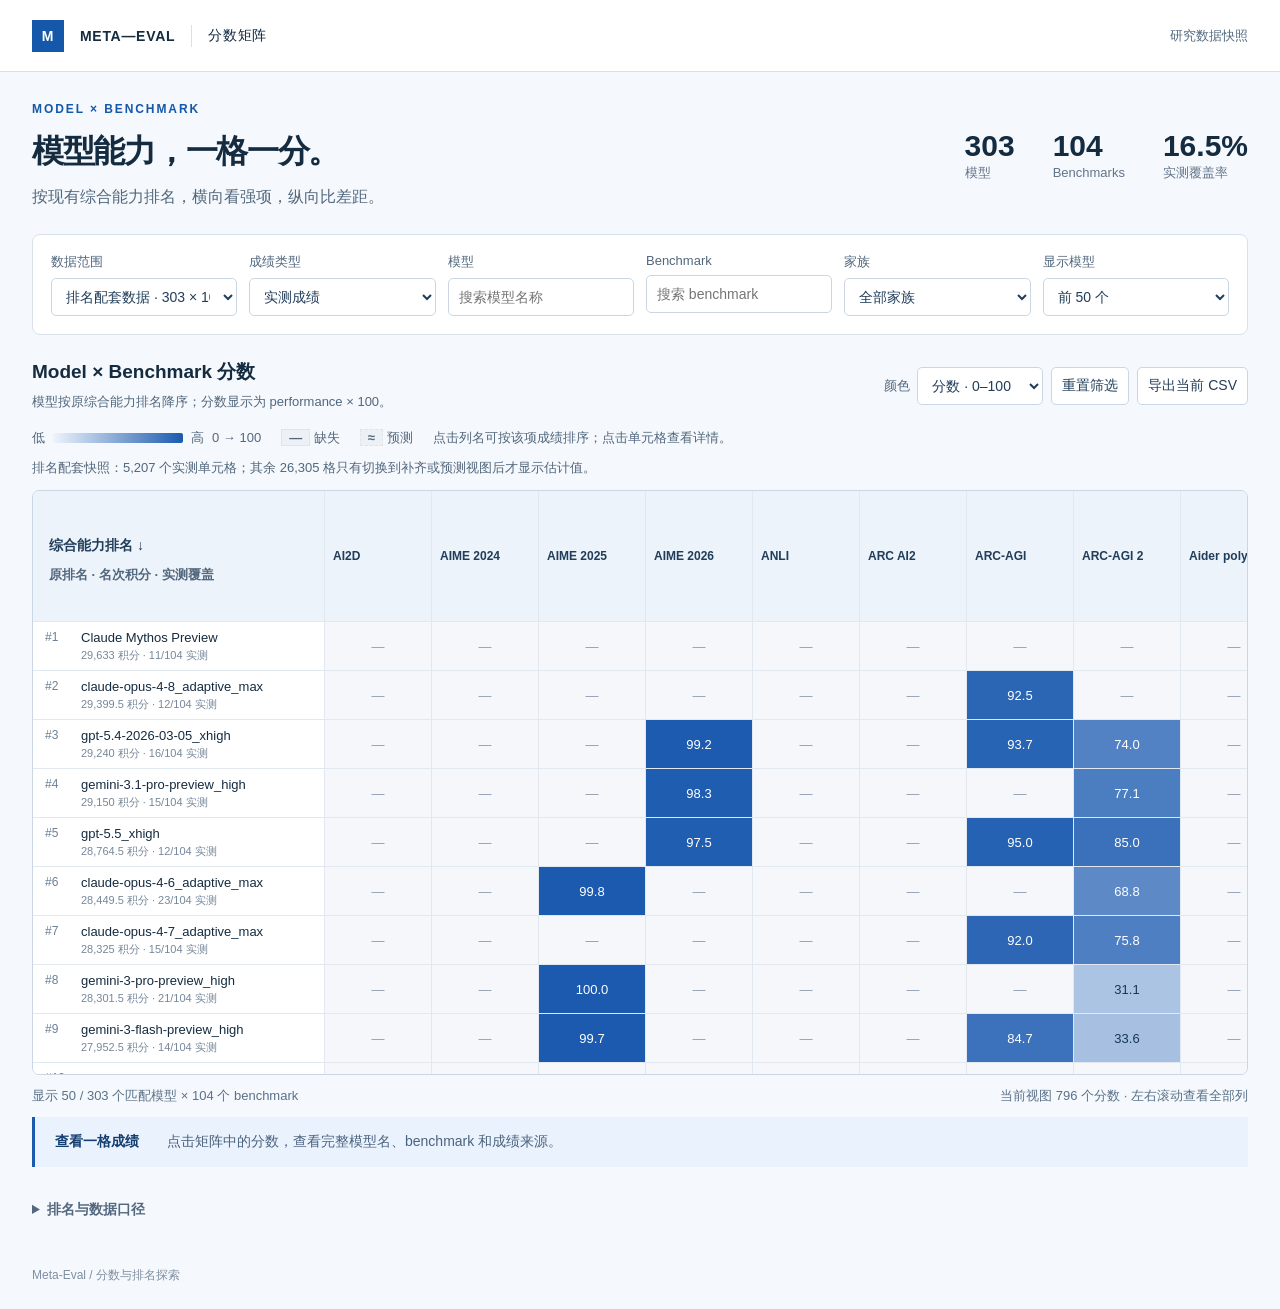
==== scores.html @ 368239cc "Update dashboard design and add timeline search" ====
<!doctype html>
<html lang="zh-CN"><head><meta charset="utf-8"><meta name="viewport" content="width=device-width,initial-scale=1"><meta name="description" content="按综合能力排名浏览模型在各 benchmark 上的实测与预测分数。"><title>Meta-Eval · 模型分数矩阵</title><style>:root{font-family:Inter,-apple-system,BlinkMacSystemFont,"Segoe UI","PingFang SC",sans-serif;color:#142b40;background:#f5f8fc;font-size:16px}*{box-sizing:border-box}body{margin:0}header{height:72px;display:flex;justify-content:space-between;align-items:center;border-bottom:1px solid #d8e1eb;padding:0 32px;background:#fff}.brand{display:flex;gap:16px;align-items:center;font-size:14px;letter-spacing:.05em}.mark{display:grid;place-items:center;background:#1558aa;color:#fff;width:32px;height:32px;font-weight:800}.divider{height:22px;border-left:1px solid #d8e1eb}.badge{font-size:13px;color:#536a82}main{padding:28px 32px;max-width:2000px;margin:auto}.intro{display:flex;justify-content:space-between;align-items:center;gap:20px;margin-bottom:24px}.eyebrow{font-size:12px;letter-spacing:.16em;color:#1558aa;font-weight:700;margin:0 0 10px}h1{font-size:32px;letter-spacing:-.04em;margin:0 0 10px}p{color:#52677d;line-height:1.65;margin:0}.stats{display:flex;gap:38px}.stat strong{display:block;font-size:30px;font-variant-numeric:tabular-nums;font-weight:650}.stat span{font-size:13px;color:#62748a}.controls{display:flex;gap:12px;flex-wrap:wrap;padding:18px;background:white;border:1px solid #d8e1eb;border-radius:8px}.controls label{flex:1;min-width:150px}label{display:flex;flex-direction:column;gap:7px;font-size:13px;color:#52677d}select,input,button{font:inherit;color:#203d59;background:#fff;border:1px solid #cad6e3;border-radius:5px;min-height:38px;padding:7px 10px;font-size:14px}input{width:100%}button{cursor:pointer}button:hover{background:#edf4fd}button:focus-visible,select:focus-visible,input:focus-visible,.table-wrap:focus-visible{outline:3px solid #3a85df;outline-offset:2px}.matrix-toolbar{display:flex;align-items:center;justify-content:space-between;gap:20px;margin-top:24px}h2{font-size:19px;margin:0 0 6px}.matrix-toolbar p{font-size:13px}.tools{display:flex;gap:8px;align-items:end}.tools label{flex-direction:row;align-items:center}.legend{display:flex;align-items:center;flex-wrap:wrap;gap:20px;font-size:13px;color:#52677d;padding:16px 0 10px}.legend>div{display:flex;gap:8px;align-items:center}.legend i{height:10px;width:130px;background:linear-gradient(to right,#eef4fc,#1b5aaf);border-radius:2px}.sample{display:inline-grid;place-items:center;background:#edf1f6;padding:0 7px;border:1px solid #dde5ee;color:#52677d}.predicted{border-style:dashed!important}.scope-note{font-size:13px;margin:0 0 12px}.table-wrap{overflow:auto;max-height:65vh;min-height:280px;background:#fff;border:1px solid #cad6e3;border-radius:7px;scrollbar-color:#a4b6ca #f0f4f9}table{border-collapse:separate;border-spacing:0;font-size:13px;table-layout:fixed}th,td{border-right:1px solid #e1e8f0;border-bottom:1px solid #e1e8f0;padding:0;height:37px}thead{position:sticky;top:0;z-index:5}thead th{background:#edf3fa;height:130px;vertical-align:bottom}thead button{width:106px;height:130px;white-space:normal;overflow-wrap:anywhere;line-height:1.35;border:0;border-radius:0;background:transparent;font-size:12px;text-align:left;padding:12px 8px}thead button:hover{background:#dae8f9}th.model-head{left:0;position:sticky;width:292px;min-width:292px;z-index:8;vertical-align:middle;padding:16px;text-align:left}th.model-head button{width:auto;height:auto;padding:8px 0;font-size:14px;font-weight:700}tbody th{left:0;position:sticky;background:#fff;z-index:2;text-align:left;min-width:292px;width:292px;padding:0 12px;font-weight:500}tbody tr:hover th{background:#edf4fd}.row-title{display:flex;gap:9px;align-items:center}.rank{color:#6b8196;font-size:12px;min-width:27px;font-variant-numeric:tabular-nums}.model-name{max-width:216px;overflow:hidden;text-overflow:ellipsis;white-space:nowrap}.rank-meta{font-size:11px;color:#76879a;margin-left:36px;margin-top:3px}tbody th{height:49px}.cell{min-width:106px;width:106px;font-variant-numeric:tabular-nums;text-align:center;cursor:pointer}.cell:focus-visible{outline:3px solid #152d47;outline-offset:-3px}.cell:hover{box-shadow:inset 0 0 0 2px #152d47}.cell .estimate{font-size:12px;margin-right:3px}.cell.is-prediction{background-image:repeating-linear-gradient(135deg,transparent,transparent 7px,#ffffff19 7px,#ffffff19 9px)}.missing{color:#8c9db0;background:#f5f7fa}.status{display:flex;justify-content:space-between;gap:15px;font-size:13px;color:#5a7189;padding:12px 0}.detail{border-left:3px solid #1b5aaf;background:#eaf2fe;padding:16px 20px;display:flex;flex-wrap:wrap;gap:10px 28px;align-items:center;font-size:14px}.detail strong{color:#143e70}.detail span{color:#4c637e}.detail .large{font-size:24px;font-variant-numeric:tabular-nums;font-weight:700}.method{margin-top:22px;font-size:14px;color:#53677e}.method summary{cursor:pointer;padding:12px 0;font-weight:600}.method div{max-width:1100px}.method p{margin:10px 0;overflow-wrap:anywhere}footer{font-size:12px;color:#7e8fa2;padding:8px 32px 25px}.empty{padding:35px;min-width:700px;color:#62748a;text-align:center}@media(max-width:800px){header{padding:0 16px}.badge{display:none}main{padding:22px 16px}.intro{align-items:start;flex-direction:column}h1{font-size:27px}.stats{gap:28px}.stat strong{font-size:25px}.matrix-toolbar{align-items:start;flex-direction:column}.tools{flex-wrap:wrap}.controls label{min-width:135px}.controls{padding:12px}.table-wrap{max-height:68vh}th.model-head,tbody th{min-width:210px;width:210px}.model-name{max-width:145px}.legend{gap:12px}.status{flex-direction:column}.brand{gap:10px}.detail{padding:14px}}
</style></head>
<body><header><div class="brand"><span class="mark">M</span><strong>META—EVAL</strong><span class="divider"></span><span>分数矩阵</span></div><span class="badge">研究数据快照</span></header>
<main><div class="intro"><div><p class="eyebrow">MODEL × BENCHMARK</p><h1>模型能力，一格一分。</h1><p>按现有综合能力排名，横向看强项，纵向比差距。</p></div><div class="stats" id="stats"></div></div>
<section class="controls" aria-label="矩阵筛选"><label>数据范围<select id="dataset"><option value="snapshot">排名配套数据 · 303 × 104</option><option value="latest">较新全量数据 · 304 × 105</option></select></label><label>成绩类型<select id="mode"><option value="actual">实测成绩</option><option value="filled">实测 + MIRT 补齐</option><option value="predicted">MIRT 预测成绩</option></select></label><label>模型<input id="modelSearch" type="search" placeholder="搜索模型名称"></label><label>Benchmark<input id="benchSearch" type="search" placeholder="搜索 benchmark"></label><label>家族<select id="family"><option value="">全部家族</option></select></label><label>显示模型<select id="limit"><option value="50">前 50 个</option><option value="100">前 100 个</option><option value="0">全部模型</option></select></label></section>
<div class="matrix-toolbar"><div><h2>Model × Benchmark 分数</h2><p id="context"></p></div><div class="tools"><label>颜色<select id="color"><option value="score">分数 · 0–100</option><option value="relative">同列相对名次</option></select></label><button id="reset" type="button">重置筛选</button><button id="export" type="button">导出当前 CSV</button></div></div>
<div class="legend"><div><span>低</span><i></i><span>高</span><span id="colorNote">0 → 100</span></div><span><b class="sample">—</b> 缺失</span><span><b class="sample predicted">≈</b> 预测</span><span>点击列名可按该项成绩排序；点击单元格查看详情。</span></div>
<p id="scopeNote" class="scope-note"></p><div class="table-wrap" id="tableWrap" tabindex="0" aria-label="分数矩阵，可横向和纵向滚动"><table id="matrix"></table></div><div id="status" class="status" role="status" aria-live="polite"></div>
<section id="detail" class="detail" aria-live="polite"><strong>查看一格成绩</strong><span>点击矩阵中的分数，查看完整模型名、benchmark 和成绩来源。</span></section>
<details class="method"><summary>排名与数据口径</summary><div><p><strong>综合能力排名：</strong>沿用原网页的 rank_points_total。先保留实测成绩，对缺失项使用同一训练 run 的 MIRT 预测补齐；在每个 benchmark 的 303 个模型中按分数降序排名，并列取平均名次；积分为 303 − 名次 + 1，最后对 104 个 benchmark 求和。总积分相同时按模型名排序。筛选不会重算这一全局排名。</p><p><strong>成绩：</strong>项目中的 performance × 100，是统一到 0–1 后的分数，并不保证每个 benchmark 都是准确率。同一模型同一 benchmark 有多条记录时取最大值，与原网页一致。不同 benchmark 的难度和测量口径不同，颜色相同不代表同等能力。</p><p><strong>预测：</strong>σ(scale × (weights · θ − diff))。≈ 表示模型估计，不是实测；预测视图包括已测项目的模型拟合值，不能当作独立测试表现。默认实测视图用 — 保留缺失，0 分仍显示为 0.0。</p><p><strong>较新全量数据：</strong>来自 2026-09-01 的完整矩阵，304 个模型、105 个 benchmark、5,240 个实测单元格；仍沿用原来的 303 模型排名。Qwen3-1.7B-Base 暂无排名；新增 OSWorld verified 不参与原排名。该范围只展示实测数据。</p><p id="provenance"></p></div></details>
</main><footer>Meta-Eval / 分数与排名探索</footer><script id="sourceData" type="application/json">{"snapshot":{"models":[{"name":"Claude Mythos Preview","family":"Claude","rank":1,"points":29633.0},{"name":"claude-opus-4-8_adaptive_max","family":"Claude","rank":2,"points":29399.5},{"name":"gpt-5.4-2026-03-05_xhigh","family":"GPT","rank":3,"points":29240.0},{"name":"gemini-3.1-pro-preview_high","family":"Gemini","rank":4,"points":29150.0},{"name":"gpt-5.5_xhigh","family":"GPT","rank":5,"points":28764.5},{"name":"claude-opus-4-6_adaptive_max","family":"Claude","rank":6,"points":28449.5},{"name":"claude-opus-4-7_adaptive_max","family":"Claude","rank":7,"points":28325.0},{"name":"gemini-3-pro-preview_high","family":"Gemini","rank":8,"points":28301.5},{"name":"gemini-3-flash-preview_high","family":"Gemini","rank":9,"points":27952.5},{"name":"Qwen3.7-Max","family":"Qwen","rank":10,"points":27874.0},{"name":"gpt-5-2025-08-07_medium","family":"GPT","rank":11,"points":27863.5},{"name":"Qwen3.6-Plus","family":"Qwen","rank":12,"points":27761.0},{"name":"kimi-k2.6_thinking","family":"Kimi","rank":13,"points":27594.0},{"name":"gpt-5.2_xhigh","family":"GPT","rank":14,"points":27499.5},{"name":"Kimi-K2.5_thinking","family":"Kimi","rank":15,"points":27391.5},{"name":"DeepSeek-V4-Pro-Max","family":"DeepSeek","rank":16,"points":27216.5},{"name":"claude-opus-4-6_max","family":"Claude","rank":17,"points":27188.5},{"name":"kimi-k2-thinking","family":"Kimi","rank":18,"points":26985.0},{"name":"claude-sonnet-4-6_adaptive_max","family":"Claude","rank":19,"points":26797.5},{"name":"grok-4-0709","family":"Others","rank":20,"points":26735.5},{"name":"claude-opus-4-5-20251101_64K_high","family":"Claude","rank":21,"points":26723.0},{"name":"Step-3.5-Flash","family":"Others","rank":22,"points":26597.5},{"name":"GLM-5_thinking","family":"GLM","rank":23,"points":26379.0},{"name":"Qwen3.5-397B-A17B","family":"Qwen","rank":24,"points":26291.5},{"name":"Qwen3.5-122B-A10B","family":"Qwen","rank":25,"points":26098.0},{"name":"DeepSeek-V4-Flash-Max","family":"DeepSeek","rank":26,"points":26022.0},{"name":"GLM-5.1_thinking","family":"GLM","rank":27,"points":25870.0},{"name":"GLM-4.7_thinking","family":"GLM","rank":28,"points":25803.5},{"name":"DeepSeek-V3.2_thinking","family":"DeepSeek","rank":29,"points":25578.5},{"name":"Qwen3.5-27B","family":"Qwen","rank":30,"points":25550.0},{"name":"gpt-5.1_high","family":"GPT","rank":31,"points":25434.5},{"name":"Qwen3.6-27B","family":"Qwen","rank":32,"points":25401.0},{"name":"LongCat-Flash-Thinking","family":"Others","rank":33,"points":25275.0},{"name":"gpt-5.4-mini-2026-03-17_xhigh","family":"GPT","rank":34,"points":25194.0},{"name":"o3-2025-04-16_medium","family":"GPT","rank":35,"points":25061.0},{"name":"gemma-4-31B-it","family":"Others","rank":36,"points":24993.0},{"name":"gpt-5-2025-08-07_high","family":"GPT","rank":37,"points":24814.0},{"name":"MiniMax-M2.1","family":"Others","rank":38,"points":24798.5},{"name":"gemini-2.5-pro","family":"Gemini","rank":39,"points":24761.5},{"name":"Qwen3.5-35B-A3B","family":"Qwen","rank":40,"points":24619.5},{"name":"Qwen3.6-35B-A3B","family":"Qwen","rank":41,"points":24557.0},{"name":"MiMo-V2-Flash","family":"Others","rank":42,"points":24348.5},{"name":"claude-sonnet-4-5-20250929_32K","family":"Claude","rank":43,"points":24226.0},{"name":"Qwen3-VL-235B-A22B-Thinking","family":"Qwen","rank":44,"points":24159.5},{"name":"o1-2024-12-17_high","family":"GPT","rank":45,"points":24135.5},{"name":"o4-mini-2025-04-16_high","family":"GPT","rank":46,"points":24114.0},{"name":"gemini-2.5-pro-preview-05-06","family":"Gemini","rank":47,"points":23886.5},{"name":"Qwen3-235B-A22B-Thinking-2507","family":"Qwen","rank":48,"points":23692.0},{"name":"Qwen3-Next-80B-A3B-Thinking","family":"Qwen","rank":49,"points":23655.5},{"name":"gemini-2.5-pro-exp-03-25","family":"Gemini","rank":50,"points":23616.5},{"name":"Qwen3.5-9B","family":"Qwen","rank":51,"points":23330.5},{"name":"o3-2025-04-16_high","family":"GPT","rank":52,"points":23305.0},{"name":"gpt-oss-120b_high","family":"GPT","rank":53,"points":23242.5},{"name":"Sarvam-105B","family":"Others","rank":54,"points":23175.5},{"name":"Qwen3-VL-32B-Thinking","family":"Qwen","rank":55,"points":23053.0},{"name":"Qwen3-VL-235B-A22B-Instruct","family":"Qwen","rank":56,"points":23024.5},{"name":"claude-opus-4-1-20250805","family":"Claude","rank":57,"points":23022.0},{"name":"DeepSeek-V3.2-Exp","family":"DeepSeek","rank":58,"points":22985.0},{"name":"Qwen3-30B-A3B-Thinking-2507","family":"Qwen","rank":59,"points":22955.0},{"name":"claude-sonnet-4-5-20250929","family":"Claude","rank":60,"points":22900.5},{"name":"LongCat-Flash-Chat","family":"Others","rank":61,"points":22806.5},{"name":"gemma-4-26B-A4B-it","family":"Others","rank":62,"points":22763.5},{"name":"gpt-5.4-nano-2026-03-17_xhigh","family":"GPT","rank":63,"points":22660.0},{"name":"NVIDIA-Nemotron-3-Super-120B-A12B-BF16","family":"Others","rank":64,"points":22555.0},{"name":"o1-2024-12-17","family":"GPT","rank":65,"points":22472.0},{"name":"o4-mini-2025-04-16_medium","family":"GPT","rank":66,"points":22432.5},{"name":"LongCat-Flash-Thinking-2601","family":"Others","rank":67,"points":22348.5},{"name":"gpt-5-mini-2025-08-07_high","family":"GPT","rank":68,"points":22348.5},{"name":"Qwen3-235B-A22B-Instruct-2507","family":"Qwen","rank":69,"points":22304.5},{"name":"glm-4.5","family":"GLM","rank":70,"points":22246.5},{"name":"gpt-oss-20b_high","family":"GPT","rank":71,"points":22207.5},{"name":"MiniMax-M2.5","family":"Others","rank":72,"points":21933.0},{"name":"o3-mini-2025-01-31_high","family":"GPT","rank":73,"points":21758.5},{"name":"o1-2024-12-17_medium","family":"GPT","rank":74,"points":21671.0},{"name":"gemini-2.5-pro-preview-06-05","family":"Gemini","rank":75,"points":21670.5},{"name":"Qwen3-32B-Thinking","family":"Qwen","rank":76,"points":21579.5},{"name":"Qwen3-235B-A22B-Thinking","family":"Qwen","rank":77,"points":21539.0},{"name":"DeepSeek-V3.1","family":"DeepSeek","rank":78,"points":21432.5},{"name":"claude-3-7-sonnet-20250219","family":"Claude","rank":79,"points":21342.5},{"name":"DeepSeek-R1-0528","family":"DeepSeek","rank":80,"points":21323.5},{"name":"Qwen3-Coder-480B-A35B-Instruct","family":"Qwen","rank":81,"points":21172.5},{"name":"Qwen3-Next-80B-A3B-Instruct","family":"Qwen","rank":82,"points":21169.0},{"name":"Kimi-K2-Instruct","family":"Kimi","rank":83,"points":21039.5},{"name":"gpt-4.5-preview-2025-02-27","family":"GPT","rank":84,"points":20934.0},{"name":"Nemotron-3-Nano-Omni-30B-A3B-Reasoning-BF16","family":"Others","rank":85,"points":20897.0},{"name":"DeepSeek-R1","family":"DeepSeek","rank":86,"points":20890.0},{"name":"claude-haiku-4-5-20251001","family":"Claude","rank":87,"points":20881.5},{"name":"Qwen3-VL-32B-Instruct","family":"Qwen","rank":88,"points":20857.5},{"name":"Kimi-K2-Instruct-0905","family":"Kimi","rank":89,"points":20728.0},{"name":"Qwen3.5-4B","family":"Qwen","rank":90,"points":20716.5},{"name":"grok-2-0813","family":"Others","rank":91,"points":20695.0},{"name":"gemini-2.5-flash","family":"Gemini","rank":92,"points":20685.5},{"name":"Qwen3-30B-A3B-Thinking","family":"Qwen","rank":93,"points":20653.5},{"name":"glm-4.6","family":"GLM","rank":94,"points":20601.0},{"name":"gemini-2.0-pro-exp-02-05","family":"Gemini","rank":95,"points":20455.0},{"name":"Qwen3-4B-Thinking-2507","family":"Qwen","rank":96,"points":20282.0},{"name":"Qwen3-VL-30B-A3B-Thinking","family":"Qwen","rank":97,"points":20278.0},{"name":"Qwen3-14B-Thinking","family":"Qwen","rank":98,"points":20225.0},{"name":"claude-opus-4-20250514","family":"Claude","rank":99,"points":20217.0},{"name":"DeepSeek-V3-0324","family":"DeepSeek","rank":100,"points":20159.0},{"name":"Sarvam-30B","family":"Others","rank":101,"points":19952.0},{"name":"MiniMax-M2","family":"Others","rank":102,"points":19885.0},{"name":"o3-mini-2025-01-31_medium","family":"GPT","rank":103,"points":19849.0},{"name":"MiniMax-M1-80k","family":"Others","rank":104,"points":19817.5},{"name":"gpt-oss-20b_medium","family":"GPT","rank":105,"points":19717.5},{"name":"gemini-2.5-flash-preview-05-20","family":"Gemini","rank":106,"points":19713.0},{"name":"o1-preview-2024-09-12","family":"GPT","rank":107,"points":19665.0},{"name":"claude-3-5-sonnet-20241022","family":"Claude","rank":108,"points":19612.0},{"name":"Qwen3-8B-Thinking","family":"Qwen","rank":109,"points":19470.5},{"name":"GLM-4.5-Air","family":"GLM","rank":110,"points":19462.0},{"name":"QwQ-32B","family":"Qwen","rank":111,"points":19444.0},{"name":"claude-3-5-sonnet-20240620","family":"Claude","rank":112,"points":19428.0},{"name":"LongCat-Flash-Lite","family":"Others","rank":113,"points":19413.0},{"name":"gpt-4.1-2025-04-14","family":"GPT","rank":114,"points":19374.0},{"name":"gpt-5-mini-2025-08-07_medium","family":"GPT","rank":115,"points":19373.5},{"name":"gemma-4-12B-Unified","family":"Others","rank":116,"points":19050.0},{"name":"Qwen3-235B-A22B","family":"Qwen","rank":117,"points":19016.5},{"name":"Qwen2.5-Plus-Instruct","family":"Qwen","rank":118,"points":18907.0},{"name":"claude-sonnet-4-20250514","family":"Claude","rank":119,"points":18667.0},{"name":"Qwen3-VL-8B-Thinking","family":"Qwen","rank":120,"points":18655.5},{"name":"amazon.nova-pro-v1:0","family":"Others","rank":121,"points":18385.5},{"name":"MiniMax-M1-40K","family":"Others","rank":122,"points":18342.0},{"name":"DeepSeek-V3","family":"DeepSeek","rank":123,"points":18335.5},{"name":"Qwen3-VL-30B-A3B-Instruct","family":"Qwen","rank":124,"points":18324.5},{"name":"grok-2-mini-0813","family":"Others","rank":125,"points":18304.5},{"name":"diffusiongemma-26B-A4B-it","family":"Others","rank":126,"points":18130.0},{"name":"Kimi-K2-Base","family":"Kimi","rank":127,"points":18126.5},{"name":"Qwen2.5-72B","family":"Qwen","rank":128,"points":17972.0},{"name":"gpt-4o-2024-05-13","family":"GPT","rank":129,"points":17745.5},{"name":"Llama-3.1-405B","family":"Llama","rank":130,"points":17718.0},{"name":"Llama-4-Maverick-17B-128E-Instruct","family":"Llama","rank":131,"points":17712.5},{"name":"Qwen3-VL-4B-Thinking","family":"Qwen","rank":132,"points":17603.0},{"name":"Llama-4-Maverick-17B-128E","family":"Llama","rank":133,"points":17476.0},{"name":"Gemini 1.0 Ultra","family":"Gemini","rank":134,"points":17313.5},{"name":"o3-mini-2025-01-31_low","family":"GPT","rank":135,"points":17044.0},{"name":"Qwen3-4B-Thinking","family":"Qwen","rank":136,"points":16927.5},{"name":"grok-3-beta","family":"Others","rank":137,"points":16915.0},{"name":"Qwen2.5-Plus","family":"Qwen","rank":138,"points":16847.0},{"name":"Qwen3-VL-8B-Instruct","family":"Qwen","rank":139,"points":16824.0},{"name":"claude-3-7-sonnet-20250219_64K","family":"Claude","rank":140,"points":16753.5},{"name":"gpt-4-0125-preview","family":"GPT","rank":141,"points":16713.0},{"name":"magistral-medium-2506","family":"Others","rank":142,"points":16688.0},{"name":"gpt-4.1-mini-2025-04-14","family":"GPT","rank":143,"points":16648.5},{"name":"Qwen3-32B","family":"Qwen","rank":144,"points":16404.0},{"name":"gemini-1.5-flash-001","family":"Gemini","rank":145,"points":16362.5},{"name":"Llama-3.1-405B-Instruct","family":"Llama","rank":146,"points":16309.5},{"name":"gpt-4o-2024-11-20","family":"GPT","rank":147,"points":16233.0},{"name":"magistral-small-2506","family":"Others","rank":148,"points":16227.0},{"name":"Qwen2.5-32B","family":"Qwen","rank":149,"points":16103.5},{"name":"gpt-4-turbo-2024-04-09","family":"GPT","rank":150,"points":16062.0},{"name":"Qwen2-72B","family":"Qwen","rank":151,"points":15860.5},{"name":"gpt-4o-2024-08-06","family":"GPT","rank":152,"points":15822.5},{"name":"gpt-5-nano-2025-08-07_medium","family":"GPT","rank":153,"points":15771.5},{"name":"o1-mini-2024-09-12_medium","family":"GPT","rank":154,"points":15743.5},{"name":"Qwen3-30B-A3B","family":"Qwen","rank":155,"points":15640.0},{"name":"nemotron-4-340b-Instruct","family":"Others","rank":156,"points":15616.5},{"name":"gpt-5-nano-2025-08-07_high","family":"GPT","rank":157,"points":15561.5},{"name":"gemini-1.5-pro-002","family":"Gemini","rank":158,"points":15548.0},{"name":"Qwen2.5-VL-72B-Instruct","family":"Qwen","rank":159,"points":15512.5},{"name":"gpt-4-0314","family":"GPT","rank":160,"points":15337.0},{"name":"Llama-3.1-70B-Instruct","family":"Llama","rank":161,"points":15293.5},{"name":"DeepSeek-R1-Distill-Llama-70B","family":"DeepSeek","rank":162,"points":15287.0},{"name":"Qwen2.5-VL-32B-Instruct","family":"Qwen","rank":163,"points":15242.0},{"name":"amazon.nova-lite-v1:0","family":"Others","rank":164,"points":15164.5},{"name":"Llama-3.3-70B-Instruct","family":"Llama","rank":165,"points":15033.5},{"name":"gemini-1.5-pro-001","family":"Gemini","rank":166,"points":14899.5},{"name":"Qwen3-14B","family":"Qwen","rank":167,"points":14867.0},{"name":"DeepSeek-V2.5","family":"DeepSeek","rank":168,"points":14790.5},{"name":"Qwen3-VL-4B-Instruct","family":"Qwen","rank":169,"points":14778.5},{"name":"mistral-small-2503","family":"Others","rank":170,"points":14641.0},{"name":"gemma-3-27b-it","family":"Others","rank":171,"points":14564.0},{"name":"mistral-small-2506","family":"Others","rank":172,"points":14533.0},{"name":"Llama-4-Scout-17B-16E","family":"Llama","rank":173,"points":14360.5},{"name":"DeepSeek-R1-Distill-Qwen-32B","family":"DeepSeek","rank":174,"points":14342.5},{"name":"qwen2-72b-instruct","family":"Qwen","rank":175,"points":14316.5},{"name":"Qwen2.5-Turbo-Instruct","family":"Qwen","rank":176,"points":14300.0},{"name":"Qwen2.5-Turbo","family":"Qwen","rank":177,"points":14267.0},{"name":"Llama-3.2-90B-Vision-Instruct","family":"Llama","rank":178,"points":14150.5},{"name":"claude-3-opus-20240229","family":"Claude","rank":179,"points":14051.5},{"name":"qwen2.5-72b-instruct","family":"Qwen","rank":180,"points":13923.0},{"name":"Qwen2.5-Coder-32B-Instruct","family":"Qwen","rank":181,"points":13797.5},{"name":"Qwen2.5-14B","family":"Qwen","rank":182,"points":13790.5},{"name":"gemini-2.0-flash-001","family":"Gemini","rank":183,"points":13629.5},{"name":"qwen2.5-32b-instruct","family":"Qwen","rank":184,"points":13621.0},{"name":"grok-3-mini-beta_low","family":"Others","rank":185,"points":13548.5},{"name":"DeepSeek-R1-Distill-Qwen-14B","family":"DeepSeek","rank":186,"points":13548.0},{"name":"Phi-3.5-MoE-instruct","family":"Others","rank":187,"points":13447.5},{"name":"amazon.nova-micro-v1:0","family":"Others","rank":188,"points":13414.5},{"name":"Qwen3.5-2B","family":"Qwen","rank":189,"points":13348.0},{"name":"claude-3-sonnet-20240229","family":"Claude","rank":190,"points":13269.5},{"name":"claude-3-5-haiku-20241022","family":"Claude","rank":191,"points":13140.5},{"name":"gpt-4-0613","family":"GPT","rank":192,"points":13102.5},{"name":"gemma-4-E4B-it","family":"Others","rank":193,"points":13073.5},{"name":"Mixtral-8x22B-v0.1","family":"Others","rank":194,"points":12883.5},{"name":"Qwen1.5-110B","family":"Qwen","rank":195,"points":12760.0},{"name":"Qwen2-57B-A14B","family":"Qwen","rank":196,"points":12758.0},{"name":"Yi-1.5-34B","family":"Others","rank":197,"points":12655.0},{"name":"Qwen3-8B","family":"Qwen","rank":198,"points":12518.0},{"name":"phi-4","family":"Others","rank":199,"points":12314.0},{"name":"gemma-3-12b-it","family":"Others","rank":200,"points":12294.0},{"name":"gemma-3-27b-pt","family":"Others","rank":201,"points":12213.0},{"name":"gpt-4o-mini-2024-07-18","family":"GPT","rank":202,"points":12132.0},{"name":"Llama-4-Scout-17B-16E-Instruct","family":"Llama","rank":203,"points":12118.0},{"name":"Llama-3.1-70B","family":"Llama","rank":204,"points":12094.5},{"name":"gpt-3.5-turbo-1106","family":"GPT","rank":205,"points":12085.5},{"name":"Qwen1.5-72B","family":"Qwen","rank":206,"points":12067.0},{"name":"qwen2.5-14b-instruct","family":"Qwen","rank":207,"points":11776.0},{"name":"Qwen3-8B-Base","family":"Qwen","rank":208,"points":11568.0},{"name":"Meta-Llama-3-70B","family":"Llama","rank":209,"points":11416.5},{"name":"gemma-2-27b-it","family":"Others","rank":210,"points":11321.0},{"name":"Meta-Llama-3-70B-Instruct","family":"Llama","rank":211,"points":11314.0},{"name":"grok-2-1212","family":"Others","rank":212,"points":11245.0},{"name":"falcon-180B","family":"Others","rank":213,"points":11228.5},{"name":"Mixtral-8x7B-v0.1","family":"Others","rank":214,"points":11139.5},{"name":"Qwen3-1.7B-Thinking","family":"Qwen","rank":215,"points":11083.0},{"name":"Phi-3-small-8k-instruct","family":"Others","rank":216,"points":10843.5},{"name":"Qwen3-4B","family":"Qwen","rank":217,"points":10809.5},{"name":"Phi-3-medium-128k-instruct","family":"Others","rank":218,"points":10780.0},{"name":"c4ai-command-r-plus-08-2024","family":"Others","rank":219,"points":10547.0},{"name":"qwen1.5-72b-chat","family":"Qwen","rank":220,"points":10495.0},{"name":"Yi-1.5-34B-Chat","family":"Others","rank":221,"points":10453.0},{"name":"Qwen2.5-Omni-7B","family":"Qwen","rank":222,"points":10412.0},{"name":"Qwen2.5-7B","family":"Qwen","rank":223,"points":10372.5},{"name":"Qwen3-4B-Base","family":"Qwen","rank":224,"points":10368.5},{"name":"gemma-3-4b-it","family":"Others","rank":225,"points":10337.5},{"name":"claude-3-haiku-20240307","family":"Claude","rank":226,"points":10251.0},{"name":"Qwen2.5-Coder-7B-Instruct","family":"Qwen","rank":227,"points":10230.5},{"name":"Qwen2-7B","family":"Qwen","rank":228,"points":10148.0},{"name":"qwen2-57b-a14b-instruct","family":"Qwen","rank":229,"points":10142.0},{"name":"qwen1.5-32B","family":"Qwen","rank":230,"points":10137.5},{"name":"qwen1.5-110b-chat","family":"Qwen","rank":231,"points":9965.5},{"name":"gemma-4-E2B-it","family":"Others","rank":232,"points":9936.0},{"name":"gemma-3-12b-pt","family":"Others","rank":233,"points":9601.0},{"name":"gemini-1.5-flash-002","family":"Gemini","rank":234,"points":9571.5},{"name":"Llama-3.2-11B-Vision-Instruct","family":"Llama","rank":235,"points":9500.5},{"name":"gemini-2.0-flash-lite-001","family":"Gemini","rank":236,"points":9193.5},{"name":"gemma-3n-E4B-it-litert-preview","family":"Others","rank":237,"points":9163.5},{"name":"qwen1.5-32b-chat","family":"Qwen","rank":238,"points":9100.0},{"name":"Mixtral-8x22B-Instruct-v0.1","family":"Others","rank":239,"points":9063.0},{"name":"gpt-4.1-nano-2025-04-14","family":"GPT","rank":240,"points":8832.5},{"name":"qwen2.5-7b-instruct","family":"Qwen","rank":241,"points":8824.5},{"name":"qwen2-7b-instruct","family":"Qwen","rank":242,"points":8729.0},{"name":"gemini-1.0-pro-001","family":"Gemini","rank":243,"points":8560.0},{"name":"Phi-3-mini-4k-instruct","family":"Others","rank":244,"points":8472.0},{"name":"Qwen2-57BA14B-Instruct","family":"Qwen","rank":245,"points":8465.0},{"name":"gemma-2-9b-it","family":"Others","rank":246,"points":8315.0},{"name":"Meta-Llama-3-8B-Instruct","family":"Llama","rank":247,"points":8003.0},{"name":"gemma-3n-E4B-it","family":"Others","rank":248,"points":7994.5},{"name":"MiniCPM3-4B-Instruct","family":"Others","rank":249,"points":7904.5},{"name":"Ministral-8B-Instruct-2410","family":"Others","rank":250,"points":7754.0},{"name":"Phi-3.5-mini-instruct","family":"Others","rank":251,"points":7550.5},{"name":"gpt-3.5-turbo-0125","family":"GPT","rank":252,"points":7451.0},{"name":"Llama-2-70b-hf ","family":"Llama","rank":253,"points":7447.0},{"name":"LLaMA-65B","family":"Llama","rank":254,"points":7343.5},{"name":"Llama-3.1-8B","family":"Llama","rank":255,"points":7316.5},{"name":"Llama-2-34b","family":"Llama","rank":256,"points":7096.0},{"name":"Qwen2.5-3B","family":"Qwen","rank":257,"points":7051.0},{"name":"falcon-40b","family":"Others","rank":258,"points":7020.0},{"name":"gemma-7b","family":"Others","rank":259,"points":6633.0},{"name":"Phi-4-mini-instruct","family":"Others","rank":260,"points":6599.5},{"name":"Llama-3.1-8B-Instruct","family":"Llama","rank":261,"points":6497.0},{"name":"LLaMA-33B","family":"Llama","rank":262,"points":6356.0},{"name":"Qwen3-1.7B","family":"Qwen","rank":263,"points":6292.0},{"name":"Yi-6B","family":"Others","rank":264,"points":6215.5},{"name":"Qwen1.5-7B","family":"Qwen","rank":265,"points":6199.5},{"name":"DeepSeek-R1-Distill-Llama-8B","family":"DeepSeek","rank":266,"points":6197.0},{"name":"Meta-Llama-3-8B","family":"Llama","rank":267,"points":6105.0},{"name":"Mistral-7B-v0.1","family":"Others","rank":268,"points":6043.0},{"name":"Qwen2.5-3B-Instruct","family":"Qwen","rank":269,"points":5875.0},{"name":"LLaMA-13B","family":"Llama","rank":270,"points":5861.0},{"name":"gemma-3n-E2B-it","family":"Others","rank":271,"points":5820.5},{"name":"Mixtral-8x7B-Instruct-v0.1","family":"Others","rank":272,"points":5741.0},{"name":"Qwen2.5-1.5B","family":"Qwen","rank":273,"points":5682.5},{"name":"gemma-3-4b-pt","family":"Others","rank":274,"points":5540.0},{"name":"Mistral-7B-v0.2","family":"Others","rank":275,"points":5524.0},{"name":"Qwen3-0.6B-Thinking","family":"Qwen","rank":276,"points":5497.5},{"name":"Qwen3.5-0.8B","family":"Qwen","rank":277,"points":5282.0},{"name":"Mistral-7B-Instruct-v0.1","family":"Others","rank":278,"points":5133.5},{"name":"Llama-2-13b","family":"Llama","rank":279,"points":4826.0},{"name":"gemma-3n-E2B-it-litert-preview","family":"Others","rank":280,"points":4806.5},{"name":"internlm-7b","family":"Others","rank":281,"points":4792.5},{"name":"gemma-2-2b-it","family":"Others","rank":282,"points":4626.0},{"name":"Qwen2-1.5B","family":"Qwen","rank":283,"points":4494.5},{"name":"mpt-30b","family":"Others","rank":284,"points":4401.0},{"name":"DeepSeek-R1-Distill-Qwen-1.5B","family":"DeepSeek","rank":285,"points":4389.0},{"name":"falcon-7b","family":"Others","rank":286,"points":4149.0},{"name":"LLaMA-7B","family":"Llama","rank":287,"points":4005.5},{"name":"qwen1.5-7b-chat","family":"Qwen","rank":288,"points":4005.5},{"name":"mpt-7b","family":"Others","rank":289,"points":3877.0},{"name":"Llama-2-7b","family":"Llama","rank":290,"points":3787.5},{"name":"Qwen2.5-1.5B-Instruct","family":"Qwen","rank":291,"points":3674.5},{"name":"phi-2","family":"Others","rank":292,"points":3629.0},{"name":"Qwen3-0.6B","family":"Qwen","rank":293,"points":3325.5},{"name":"chatglm2-6b","family":"GLM","rank":294,"points":3202.5},{"name":"gemma-3-1b-it","family":"Others","rank":295,"points":3156.5},{"name":"Qwen2-1.5B-Instruct","family":"Qwen","rank":296,"points":3016.5},{"name":"Qwen1.5-1.8B","family":"Qwen","rank":297,"points":2860.0},{"name":"Qwen2.5-0.5B-Instruct","family":"Qwen","rank":298,"points":2789.0},{"name":"Qwen2-0.5B","family":"Qwen","rank":299,"points":2700.5},{"name":"gemma-2b","family":"Others","rank":300,"points":2552.5},{"name":"Qwen2.5-0.5B","family":"Qwen","rank":301,"points":2395.5},{"name":"Qwen2-0.5B-Instruct","family":"Qwen","rank":302,"points":2062.0},{"name":"gemma-3-1b-pt","family":"Others","rank":303,"points":1994.0}],"benchmarks":[{"name":"AI2D","tags":["Verbal-Language","Logical-Control","Search-Load","Abstraction-Learning","Format-Familiarity","Quantitative-Formal","Math","Commonsense","Science","Visual"]},{"name":"AIME 2024","tags":["Verbal-Language","Logical-Control","Search-Load","Abstraction-Learning","Quantitative-Formal"]},{"name":"AIME 2025","tags":["Verbal-Language","Logical-Control","Search-Load","Abstraction-Learning","Quantitative-Formal"]},{"name":"AIME 2026","tags":["Verbal-Language","Logical-Control","Search-Load","Abstraction-Learning","Format-Familiarity","Quantitative-Formal","Math"]},{"name":"ANLI","tags":["Verbal-Language","Logical-Control","Search-Load","Abstraction-Learning","Quantitative-Formal","Multilingual_v1.1","Social-Mind"]},{"name":"ARC AI2","tags":["Verbal-Language","Logical-Control","Search-Load","Abstraction-Learning","Format-Familiarity","Quantitative-Formal","Math","Commonsense","Science","Social-Humanities","Social-Mind","Safety"]},{"name":"ARC-AGI","tags":[]},{"name":"ARC-AGI 2","tags":[]},{"name":"Aider polyglot","tags":["Verbal-Language","Logical-Control","Search-Load","Abstraction-Learning","Format-Familiarity","Quantitative-Formal","Math","Instruction-Constrained","Commonsense","Science","Computer_Science","Social-Humanities","Coding_v1.1","Game-Environment"]},{"name":"Arena-Hard","tags":[]},{"name":"AutoLogi","tags":["Verbal-Language","Logical-Control","Search-Load","Abstraction-Learning","Format-Familiarity","Quantitative-Formal","Math","Instruction-Constrained","Commonsense","Multilingual_v1.1"]},{"name":"BBH","tags":["Verbal-Language","Logical-Control","Search-Load","Abstraction-Learning","Format-Familiarity","Quantitative-Formal","Math","Instruction-Constrained","Commonsense","Computer_Science","Social-Humanities","Coding_v1.1","Multilingual_v1.1","Social-Mind"]},{"name":"BFCL V3","tags":["Verbal-Language","Logical-Control","Search-Load","Abstraction-Learning","Format-Familiarity","Quantitative-Formal","Math","Instruction-Constrained","Commonsense","Science","Computer_Science","Social-Humanities","Coding_v1.1","Multilingual_v1.1","Safety","Game-Environment"]},{"name":"Balrog","tags":[]},{"name":"BrowseComp","tags":["Verbal-Language","Logical-Control","Search-Load","Abstraction-Learning","Format-Familiarity","Quantitative-Formal","Math","Instruction-Constrained","Commonsense","Science","Social-Humanities","Multilingual_v1.1","Social-Mind","Game-Environment"]},{"name":"C-EVAL","tags":["Verbal-Language","Logical-Control","Search-Load","Abstraction-Learning","Format-Familiarity","Quantitative-Formal","Math","Commonsense","Science","Computer_Science","Social-Humanities","Coding_v1.1","Multilingual_v1.1","Social-Mind"]},{"name":"CMMLU","tags":["Verbal-Language","Logical-Control","Search-Load","Abstraction-Learning","Format-Familiarity","Quantitative-Formal","Math","Commonsense","Science","Computer_Science","Social-Humanities","Multilingual_v1.1","Social-Mind","Safety"]},{"name":"CadEval","tags":[]},{"name":"CharXiv-R","tags":["Verbal-Language","Logical-Control","Search-Load","Abstraction-Learning","Format-Familiarity","Quantitative-Formal","Math","Instruction-Constrained","Science","Computer_Science","Visual"]},{"name":"CodeForces","tags":["Verbal-Language","Logical-Control","Search-Load","Abstraction-Learning","Format-Familiarity","Quantitative-Formal","Math","Instruction-Constrained","Science","Computer_Science","Coding_v1.1"]},{"name":"Creative Writing v3","tags":["Verbal-Language","Logical-Control","Search-Load","Abstraction-Learning","Format-Familiarity","Instruction-Constrained","Commonsense","Science","Social-Humanities","Multilingual_v1.1","Social-Mind"]},{"name":"CritPT","tags":[]},{"name":"Crux O","tags":["Verbal-Language","Logical-Control","Search-Load","Abstraction-Learning","Format-Familiarity","Quantitative-Formal","Math","Instruction-Constrained","Computer_Science","Coding_v1.1","Game-Environment"]},{"name":"Cybench","tags":["Verbal-Language","Logical-Control","Search-Load","Abstraction-Learning","Format-Familiarity","Quantitative-Formal","Math","Instruction-Constrained","Computer_Science","Coding_v1.1","Safety","Game-Environment"]},{"name":"DeepResearch Bench","tags":["Verbal-Language","Logical-Control","Search-Load","Abstraction-Learning","Format-Familiarity","Quantitative-Formal","Math","Instruction-Constrained","Commonsense","Science","Computer_Science","Social-Humanities","Coding_v1.1","Multilingual_v1.1","Social-Mind","Game-Environment"]},{"name":"DocVQA","tags":["Verbal-Language","Logical-Control","Search-Load","Abstraction-Learning","Format-Familiarity","Quantitative-Formal","Math","Commonsense","Science","Social-Humanities","Multilingual_v1.1","Visual"]},{"name":"Drop","tags":["Verbal-Language","Logical-Control","Search-Load","Abstraction-Learning","Format-Familiarity","Quantitative-Formal","Math","Commonsense","Social-Humanities","Multilingual_v1.1"]},{"name":"Eval Plus","tags":[]},{"name":"Factorio learning environment","tags":[]},{"name":"Facts Grounding","tags":["Verbal-Language","Logical-Control","Search-Load","Abstraction-Learning","Format-Familiarity","Quantitative-Formal","Math","Instruction-Constrained","Commonsense","Science","Computer_Science","Social-Humanities","Coding_v1.1","Safety"]},{"name":"Fiction.LiveBench","tags":[]},{"name":"FrontierMath-2025-02-28-Private","tags":[]},{"name":"FrontierMath-Tier-4-2025-07-01-Private","tags":[]},{"name":"GPQA","tags":["Verbal-Language","Logical-Control","Search-Load","Abstraction-Learning","Format-Familiarity","Quantitative-Formal","Math","Instruction-Constrained","Science"]},{"name":"GPQA diamond","tags":["Verbal-Language","Logical-Control","Search-Load","Abstraction-Learning","Format-Familiarity","Quantitative-Formal","Math","Instruction-Constrained","Science"]},{"name":"GSM8K","tags":["Verbal-Language","Logical-Control","Search-Load","Abstraction-Learning","Format-Familiarity","Quantitative-Formal","Math","Instruction-Constrained","Commonsense"]},{"name":"GSO-Bench","tags":[]},{"name":"GeoBench","tags":[]},{"name":"HMMT 2025","tags":[]},{"name":"HellaSwag","tags":["Verbal-Language","Logical-Control","Search-Load","Abstraction-Learning","Format-Familiarity","Quantitative-Formal","Math","Instruction-Constrained","Commonsense","Science","Social-Humanities","Multilingual_v1.1","Social-Mind","Game-Environment"]},{"name":"HumanEval","tags":["Verbal-Language","Logical-Control","Search-Load","Abstraction-Learning","Format-Familiarity","Quantitative-Formal","Math","Instruction-Constrained","Computer_Science","Coding_v1.1"]},{"name":"HumanEval+","tags":["Verbal-Language","Logical-Control","Search-Load","Abstraction-Learning","Format-Familiarity","Quantitative-Formal","Math","Instruction-Constrained","Commonsense","Computer_Science","Coding_v1.1"]},{"name":"Humanitys Last Exam","tags":["Verbal-Language","Logical-Control","Search-Load","Abstraction-Learning","Format-Familiarity","Quantitative-Formal","Math","Instruction-Constrained","Commonsense","Science","Computer_Science","Social-Humanities","Coding_v1.1","Multilingual_v1.1","Social-Mind","Safety","Visual"]},{"name":"INCLUDE","tags":[]},{"name":"IfEval","tags":["Verbal-Language","Logical-Control","Search-Load","Abstraction-Learning","Format-Familiarity","Quantitative-Formal","Math","Instruction-Constrained","Commonsense","Computer_Science","Social-Humanities","Coding_v1.1","Multilingual_v1.1","Social-Mind","Safety"]},{"name":"IfEval strict","tags":["Verbal-Language","Logical-Control","Search-Load","Abstraction-Learning","Format-Familiarity","Quantitative-Formal","Math","Instruction-Constrained","Commonsense","Computer_Science","Social-Humanities","Coding_v1.1","Multilingual_v1.1","Social-Mind","Safety"]},{"name":"LAMBADA","tags":["Verbal-Language","Logical-Control","Search-Load","Abstraction-Learning","Format-Familiarity","Commonsense","Science","Social-Humanities","Multilingual_v1.1","Social-Mind","Game-Environment"]},{"name":"Lech Mazur Writing","tags":[]},{"name":"LiveBench 24-11-25","tags":[]},{"name":"LiveCodeBench v1","tags":["Verbal-Language","Logical-Control","Search-Load","Abstraction-Learning","Format-Familiarity","Quantitative-Formal","Math","Instruction-Constrained","Computer_Science","Coding_v1.1","Game-Environment"]},{"name":"LiveCodeBench v4","tags":["Verbal-Language","Logical-Control","Search-Load","Abstraction-Learning","Format-Familiarity","Quantitative-Formal","Math","Instruction-Constrained","Computer_Science","Coding_v1.1","Multilingual_v1.1","Game-Environment"]},{"name":"LiveCodeBench v5","tags":["Verbal-Language","Logical-Control","Search-Load","Abstraction-Learning","Format-Familiarity","Quantitative-Formal","Math","Instruction-Constrained","Commonsense","Computer_Science","Coding_v1.1"]},{"name":"MATH","tags":["Verbal-Language","Logical-Control","Search-Load","Abstraction-Learning","Format-Familiarity","Quantitative-Formal","Math","Instruction-Constrained","Commonsense"]},{"name":"MATH 500","tags":["Verbal-Language","Logical-Control","Search-Load","Abstraction-Learning","Format-Familiarity","Quantitative-Formal","Math","Instruction-Constrained","Commonsense"]},{"name":"MATH level 5","tags":[]},{"name":"MATHvision","tags":["Verbal-Language","Logical-Control","Search-Load","Abstraction-Learning","Format-Familiarity","Quantitative-Formal","Math","Instruction-Constrained","Visual"]},{"name":"MATHvista","tags":["Verbal-Language","Logical-Control","Search-Load","Abstraction-Learning","Format-Familiarity","Quantitative-Formal","Math","Instruction-Constrained","Commonsense","Science","Multilingual_v1.1","Visual"]},{"name":"MBPP","tags":["Verbal-Language","Logical-Control","Search-Load","Abstraction-Learning","Format-Familiarity","Quantitative-Formal","Math","Instruction-Constrained","Computer_Science","Coding_v1.1"]},{"name":"MBPP+","tags":["Verbal-Language","Logical-Control","Search-Load","Abstraction-Learning","Format-Familiarity","Quantitative-Formal","Math","Instruction-Constrained","Computer_Science","Coding_v1.1"]},{"name":"MCP Atlas","tags":["Verbal-Language","Logical-Control","Search-Load","Abstraction-Learning","Format-Familiarity","Quantitative-Formal","Math","Instruction-Constrained","Commonsense","Science","Computer_Science","Social-Humanities","Coding_v1.1","Multilingual_v1.1","Social-Mind","Safety","Game-Environment"]},{"name":"MGSM","tags":["Verbal-Language","Logical-Control","Search-Load","Abstraction-Learning","Format-Familiarity","Quantitative-Formal","Math","Commonsense","Multilingual_v1.1"]},{"name":"MLogiQA","tags":["Verbal-Language","Logical-Control","Search-Load","Abstraction-Learning","Format-Familiarity","Quantitative-Formal","Math","Instruction-Constrained","Commonsense","Science","Social-Humanities","Multilingual_v1.1","Social-Mind"]},{"name":"MMLU","tags":["Verbal-Language","Logical-Control","Search-Load","Abstraction-Learning","Format-Familiarity","Quantitative-Formal","Math","Instruction-Constrained","Commonsense","Science","Computer_Science","Social-Humanities","Coding_v1.1","Multilingual_v1.1","Social-Mind","Safety"]},{"name":"MMLU-pro","tags":["Verbal-Language","Logical-Control","Search-Load","Abstraction-Learning","Format-Familiarity","Quantitative-Formal","Math","Instruction-Constrained","Commonsense","Science","Social-Humanities","Social-Mind"]},{"name":"MMLU-redux","tags":["Verbal-Language","Logical-Control","Search-Load","Abstraction-Learning","Format-Familiarity","Quantitative-Formal","Math","Instruction-Constrained","Commonsense","Science","Computer_Science","Social-Humanities","Coding_v1.1","Multilingual_v1.1","Social-Mind"]},{"name":"MMLU-stem","tags":["Verbal-Language","Logical-Control","Search-Load","Abstraction-Learning","Format-Familiarity","Quantitative-Formal","Math","Instruction-Constrained","Commonsense","Science","Computer_Science","Coding_v1.1","Safety"]},{"name":"MMMLU","tags":["Verbal-Language","Logical-Control","Search-Load","Abstraction-Learning","Format-Familiarity","Quantitative-Formal","Math","Commonsense","Science","Computer_Science","Social-Humanities","Multilingual_v1.1","Social-Mind","Safety"]},{"name":"MMMLU-14-languages","tags":[]},{"name":"MMMU","tags":["Verbal-Language","Logical-Control","Search-Load","Abstraction-Learning","Format-Familiarity","Quantitative-Formal","Math","Instruction-Constrained","Commonsense","Science","Computer_Science","Social-Humanities","Social-Mind","Safety","Visual"]},{"name":"MMMU-pro","tags":["Verbal-Language","Logical-Control","Search-Load","Abstraction-Learning","Format-Familiarity","Quantitative-Formal","Math","Instruction-Constrained","Science","Computer_Science","Social-Humanities","Coding_v1.1","Multilingual_v1.1","Social-Mind","Visual"]},{"name":"MT-AIME2024","tags":[]},{"name":"MixEval","tags":["Verbal-Language","Logical-Control","Search-Load","Abstraction-Learning","Format-Familiarity","Quantitative-Formal","Math","Commonsense","Science","Social-Humanities","Multilingual_v1.1","Social-Mind"]},{"name":"Multi-IF","tags":["Verbal-Language","Logical-Control","Search-Load","Abstraction-Learning","Format-Familiarity","Quantitative-Formal","Math","Instruction-Constrained","Commonsense","Science","Computer_Science","Social-Humanities","Coding_v1.1","Multilingual_v1.1","Social-Mind","Safety"]},{"name":"MultiPL-E","tags":["Verbal-Language","Logical-Control","Search-Load","Abstraction-Learning","Format-Familiarity","Quantitative-Formal","Math","Instruction-Constrained","Science","Computer_Science","Coding_v1.1"]},{"name":"OSUniverse","tags":["Verbal-Language","Logical-Control","Search-Load","Abstraction-Learning","Format-Familiarity","Quantitative-Formal","Math","Instruction-Constrained","Commonsense","Computer_Science","Social-Humanities","Coding_v1.1","Game-Environment","Visual"]},{"name":"OSWorld","tags":["Verbal-Language","Logical-Control","Search-Load","Abstraction-Learning","Format-Familiarity","Quantitative-Formal","Math","Instruction-Constrained","Commonsense","Computer_Science","Coding_v1.1","Multilingual_v1.1","Safety","Game-Environment","Visual"]},{"name":"OTIS Mock AIME 2024-2025","tags":[]},{"name":"OpenBookQA","tags":["Verbal-Language","Logical-Control","Abstraction-Learning","Format-Familiarity","Commonsense","Science"]},{"name":"PIQA","tags":["Verbal-Language","Logical-Control","Search-Load","Abstraction-Learning","Format-Familiarity","Quantitative-Formal","Commonsense","Science","Social-Mind","Safety","Game-Environment"]},{"name":"PolyMath","tags":["Verbal-Language","Logical-Control","Search-Load","Abstraction-Learning","Format-Familiarity","Quantitative-Formal","Math","Instruction-Constrained","Commonsense","Multilingual_v1.1"]},{"name":"SWE-Bench Multilingual","tags":[]},{"name":"SWE-Bench Pro","tags":["Verbal-Language","Logical-Control","Search-Load","Abstraction-Learning","Format-Familiarity","Quantitative-Formal","Math","Instruction-Constrained","Computer_Science","Coding_v1.1","Safety","Game-Environment"]},{"name":"SWE-Bench verified","tags":["Verbal-Language","Logical-Control","Search-Load","Abstraction-Learning","Format-Familiarity","Quantitative-Formal","Math","Instruction-Constrained","Computer_Science","Coding_v1.1","Safety"]},{"name":"ScienceQA","tags":["Verbal-Language","Logical-Control","Search-Load","Abstraction-Learning","Format-Familiarity","Quantitative-Formal","Math","Instruction-Constrained","Commonsense","Science","Social-Humanities","Social-Mind","Visual"]},{"name":"ScreenSpot Pro","tags":["Verbal-Language","Logical-Control","Search-Load","Abstraction-Learning","Format-Familiarity","Quantitative-Formal","Math","Commonsense","Computer_Science","Coding_v1.1","Multilingual_v1.1","Visual"]},{"name":"SimpleBench","tags":["Verbal-Language","Logical-Control","Search-Load","Abstraction-Learning","Format-Familiarity","Quantitative-Formal","Math","Commonsense","Social-Mind"]},{"name":"SimpleQA","tags":["Verbal-Language","Logical-Control","Search-Load","Format-Familiarity","Quantitative-Formal","Instruction-Constrained","Science","Social-Humanities","Multilingual_v1.1"]},{"name":"SuperGPQA","tags":["Verbal-Language","Logical-Control","Search-Load","Abstraction-Learning","Format-Familiarity","Quantitative-Formal","Math","Commonsense","Science","Computer_Science","Social-Humanities"]},{"name":"TAU2 Airline","tags":[]},{"name":"TAU2 Retail","tags":[]},{"name":"TAU2 Telecom","tags":[]},{"name":"Terminal Bench","tags":[]},{"name":"Terminal Bench 2","tags":["Verbal-Language","Logical-Control","Search-Load","Abstraction-Learning","Format-Familiarity","Quantitative-Formal","Math","Instruction-Constrained","Science","Computer_Science","Coding_v1.1","Safety","Game-Environment"]},{"name":"TextVQA","tags":["Verbal-Language","Logical-Control","Search-Load","Abstraction-Learning","Format-Familiarity","Quantitative-Formal","Math","Commonsense","Science","Multilingual_v1.1","Social-Mind","Safety","Visual"]},{"name":"The Agent Company","tags":["Verbal-Language","Logical-Control","Search-Load","Abstraction-Learning","Format-Familiarity","Quantitative-Formal","Math","Instruction-Constrained","Commonsense","Computer_Science","Coding_v1.1","Multilingual_v1.1","Social-Mind","Safety","Game-Environment"]},{"name":"TheoremQA","tags":["Verbal-Language","Logical-Control","Search-Load","Abstraction-Learning","Format-Familiarity","Quantitative-Formal","Math","Instruction-Constrained","Science","Computer_Science"]},{"name":"TriviaQA","tags":["Verbal-Language","Logical-Control","Search-Load","Abstraction-Learning","Format-Familiarity","Quantitative-Formal","Math","Commonsense","Science","Social-Humanities","Multilingual_v1.1"]},{"name":"TruthfulQA","tags":["Verbal-Language","Logical-Control","Search-Load","Abstraction-Learning","Format-Familiarity","Math","Commonsense","Science","Social-Humanities","Social-Mind","Safety"]},{"name":"VPCT","tags":[]},{"name":"VideoMME","tags":["Verbal-Language","Logical-Control","Search-Load","Abstraction-Learning","Format-Familiarity","Quantitative-Formal","Math","Instruction-Constrained","Commonsense","Science","Social-Humanities","Social-Mind","Visual"]},{"name":"VideoMMMU","tags":["Verbal-Language","Logical-Control","Search-Load","Abstraction-Learning","Format-Familiarity","Quantitative-Formal","Math","Instruction-Constrained","Science","Computer_Science","Social-Humanities","Coding_v1.1","Visual"]},{"name":"WeirdML","tags":["Verbal-Language","Logical-Control","Search-Load","Abstraction-Learning","Format-Familiarity","Instruction-Constrained","Computer_Science","Coding_v1.1"]},{"name":"Winogrande","tags":["Verbal-Language","Logical-Control","Search-Load","Abstraction-Learning","Format-Familiarity","Quantitative-Formal","Commonsense","Science","Social-Mind"]},{"name":"ZebraLogic","tags":["Verbal-Language","Logical-Control","Search-Load","Abstraction-Learning","Format-Familiarity","Quantitative-Formal","Math","Instruction-Constrained","Commonsense"]}],"actual":[[null,null,null,null,null,null,null,null,null,null,null,null,null,null,0.8690000000000001,null,null,null,0.932,null,null,null,null,1.0,null,null,null,null,null,null,null,null,null,null,0.946,null,null,null,null,null,null,null,0.647,null,null,null,null,null,null,null,null,null,null,null,null,null,null,null,null,null,null,null,null,null,null,null,0.927,null,null,null,null,null,null,null,null,0.7959999999999999,null,null,null,null,0.873,0.778,0.9390000000000001,null,0.9279999999999999,null,null,null,null,null,null,null,null,null,null,null,null,null,null,null,null,null,null,null],[null,null,null,null,null,null,0.925,null,null,null,null,null,null,null,0.843,null,null,null,null,null,null,0.209,null,null,null,null,null,null,null,null,null,null,null,null,0.9359999999999999,null,null,null,null,null,null,null,0.579,0.8759999999999999,null,null,null,null,null,null,null,null,null,null,null,null,null,null,null,0.8220000000000001,null,null,null,null,null,null,null,null,null,null,null,null,null,null,null,0.8340000000000001,null,null,null,null,0.8440000000000001,0.6920000000000001,0.8859999999999999,null,0.879,null,null,null,null,null,null,null,null,null,null,null,null,null,null,null,null,null,null,null],[null,null,null,0.992,null,null,0.937,0.74,null,null,null,null,null,null,0.8270000000000001,null,null,null,0.9,null,null,0.23399999999999999,null,null,null,null,null,null,null,null,null,null,null,null,0.9279999999999999,null,null,null,null,null,null,null,0.521,0.883,null,null,null,null,null,null,null,null,null,null,null,0.961,null,null,null,0.706,null,null,null,null,null,null,null,null,null,0.821,null,null,null,null,null,0.75,null,null,null,null,null,0.5770000000000001,null,null,null,null,null,null,null,null,0.9890000000000001,null,0.818,null,null,null,null,null,null,null,null,null,null,null],[null,null,null,0.9833,null,null,null,0.7709999999999999,null,null,null,null,null,null,0.8590000000000001,null,null,null,0.899,null,null,null,null,null,null,null,null,null,null,null,null,null,null,null,0.943,null,null,null,null,null,null,null,0.514,null,null,null,null,null,null,null,null,0.917,null,null,null,0.9570000000000001,null,null,null,0.782,null,null,null,null,null,null,0.9259999999999999,null,null,0.853,null,null,null,null,null,null,null,null,null,null,0.769,0.542,0.8059999999999999,null,null,null,null,null,null,null,null,null,0.685,null,null,null,null,null,null,null,null,null,null,null],[null,null,null,0.975,null,null,0.95,0.85,null,null,null,null,null,null,0.8440000000000001,null,null,null,null,null,null,0.271,null,null,null,null,null,null,null,null,null,null,null,null,0.9359999999999999,null,null,null,null,null,null,null,0.522,null,null,null,null,null,null,null,null,null,null,null,null,null,null,null,null,0.753,null,null,null,null,null,null,null,null,null,0.8320000000000001,null,null,null,null,null,0.787,null,null,null,null,null,0.586,null,null,null,null,null,null,null,null,null,null,0.8270000000000001,null,null,null,null,null,null,null,null,null,null,null],[null,null,0.998,null,null,null,null,0.688,null,null,null,null,null,null,null,null,null,null,0.774,null,null,0.126,null,null,null,null,null,null,null,null,null,null,null,null,0.9129999999999999,null,null,null,null,null,null,null,0.531,0.8740000000000001,0.919,null,null,null,null,null,null,0.888,null,null,null,null,null,null,null,0.768,null,null,null,0.897,0.9520000000000001,null,0.9109999999999999,null,null,0.773,null,null,null,null,null,0.7809999999999999,null,null,null,null,0.778,0.573,0.8079999999999999,null,0.831,null,null,0.725,null,0.919,0.993,null,0.654,null,null,null,null,null,null,null,null,null,null,null],[null,null,null,null,null,null,0.92,0.7583,null,null,null,null,null,null,null,null,null,null,0.91,null,null,0.12,null,null,null,null,null,null,null,null,null,null,null,null,0.9420000000000001,null,null,null,null,null,null,null,0.547,0.87,null,null,null,null,null,null,null,null,null,null,null,null,null,null,null,0.7909999999999999,null,null,null,0.8987,null,null,0.915,null,null,null,null,null,null,null,null,0.828,null,null,null,null,0.805,0.643,0.8759999999999999,null,0.8759999999999999,null,null,null,null,null,null,null,null,null,null,null,null,null,null,null,null,null,null,null],[null,null,1.0,null,null,null,null,0.311,null,null,null,null,null,null,0.5920000000000001,null,null,null,0.8140000000000001,null,null,null,null,null,null,null,null,null,null,null,null,null,null,null,0.919,null,null,null,null,null,null,null,0.45799999999999996,null,null,null,null,null,null,null,null,0.8740000000000001,null,null,null,0.861,null,null,null,0.703,null,null,null,0.9009999999999999,null,null,0.9179999999999999,null,null,0.81,null,null,null,null,null,0.207,null,null,null,null,0.65,0.433,0.762,null,0.727,null,0.721,null,null,null,null,null,0.569,null,null,null,null,null,null,0.884,0.8759999999999999,null,null,null],[null,null,0.997,null,null,null,0.847,0.336,null,null,null,null,null,null,null,null,null,null,0.8029999999999999,null,null,null,null,null,null,null,null,null,null,null,null,null,null,null,0.904,null,null,null,null,null,null,null,0.435,null,null,null,null,null,null,null,null,null,null,null,null,null,null,null,null,0.62,null,null,null,null,null,null,0.9179999999999999,null,null,0.812,null,null,null,null,null,null,null,null,null,null,null,null,0.78,null,0.691,null,0.687,null,null,null,null,null,0.47600000000000003,null,null,null,null,null,null,null,0.8690000000000001,null,null,null],[null,null,null,null,null,null,null,null,null,null,null,null,null,null,null,null,null,null,null,null,null,0.134,null,null,null,null,null,null,null,null,null,null,null,null,0.924,null,null,null,null,null,null,null,0.535,0.862,0.943,null,null,null,null,null,null,0.9159999999999999,null,null,null,null,null,null,null,null,null,null,null,0.8959999999999999,0.95,null,0.903,null,null,null,null,null,null,null,null,null,null,null,null,null,0.7829999999999999,0.606,0.804,null,null,null,null,0.736,null,null,null,null,0.6970000000000001,null,null,null,null,null,null,null,null,null,null,null],[null,null,0.889,null,null,null,0.562,0.075,0.867,null,null,null,null,null,null,null,null,null,null,null,null,null,null,null,0.509,null,null,null,null,null,0.972,0.272,0.063,null,0.8809999999999999,null,null,0.81,null,null,null,null,null,null,null,null,null,0.8720000000000001,null,null,null,null,null,null,0.979,null,null,null,null,null,null,null,null,null,null,null,null,null,null,null,null,null,null,null,null,null,0.872,null,null,null,null,null,0.7,null,null,null,null,null,null,null,null,0.525,null,null,null,null,null,null,0.632,null,null,null,null,null],[0.9440000000000001,null,null,0.953,null,null,null,null,null,null,null,null,null,null,null,0.9329999999999999,null,null,0.815,null,null,0.028999999999999998,null,null,null,null,null,null,null,null,null,null,null,null,0.904,null,null,null,0.9670000000000001,null,null,null,0.502,0.851,0.943,null,null,null,null,null,null,0.871,null,null,null,0.88,null,null,null,null,null,null,null,0.885,0.945,null,0.895,null,0.86,0.7879999999999999,null,null,null,null,null,0.625,null,null,null,null,0.738,0.5660000000000001,0.7879999999999999,null,0.682,null,null,0.716,null,null,null,null,0.616,null,null,null,null,null,null,0.8420000000000001,0.84,null,null,null],[null,null,null,0.9640000000000001,null,null,null,null,null,null,null,null,null,null,0.8320000000000001,null,null,null,0.867,null,null,0.08,null,null,null,null,null,null,null,null,null,null,null,null,0.905,null,null,null,null,null,null,null,0.54,0.8420000000000001,0.945,null,null,null,null,null,null,0.8959999999999999,null,null,null,0.932,null,null,null,null,null,null,null,0.871,0.953,null,0.875,null,null,0.8009999999999999,null,null,null,null,null,0.731,null,null,null,null,0.767,0.595,0.802,null,null,null,null,0.713,null,null,null,null,0.667,null,null,null,null,null,null,null,null,null,null,null],[null,null,1.0,null,null,null,0.862,0.529,null,null,null,null,null,null,0.6579999999999999,null,null,null,0.887,null,null,0.11599999999999999,null,null,null,null,null,null,null,null,null,null,null,null,0.924,null,null,null,null,null,null,null,0.455,null,null,null,null,null,null,null,null,null,null,null,null,0.83,null,null,null,0.6759999999999999,null,null,null,0.867,null,null,0.8959999999999999,null,null,0.804,null,null,null,null,null,0.379,null,null,null,null,0.72,0.556,0.8,null,0.863,null,null,null,null,0.82,0.987,null,0.622,null,null,null,null,null,null,0.86,0.8590000000000001,null,null,null],[null,null,0.961,0.9582999999999999,null,null,null,null,null,null,null,null,null,null,0.7490000000000001,null,null,null,0.787,null,null,0.031,null,null,null,null,null,null,null,null,null,null,null,null,0.8759999999999999,null,null,null,0.9540000000000001,null,null,null,0.518,null,null,null,null,null,null,null,null,0.85,null,null,null,0.85,null,null,null,0.644,null,null,null,0.871,null,null,null,null,null,0.785,null,null,null,null,null,0.633,null,null,null,null,0.73,0.507,0.768,null,null,null,null,null,null,null,null,null,0.508,null,null,null,null,null,null,0.8740000000000001,0.866,null,null,null],[null,null,null,null,null,null,null,null,null,null,null,null,null,null,0.8340000000000001,null,null,null,null,1.0,null,0.129,null,null,null,null,null,null,null,null,null,null,null,null,0.9009999999999999,null,null,null,null,null,null,null,0.48200000000000004,0.861,0.919,null,null,null,null,null,null,0.935,null,null,null,null,null,null,null,null,null,null,null,0.875,0.948,null,0.879,null,null,null,null,null,null,null,null,null,null,null,null,null,0.762,0.59,0.8059999999999999,null,null,null,0.579,0.6990000000000001,null,null,null,null,0.679,null,null,null,null,null,null,null,null,null,null,null],[null,null,null,0.9670000000000001,null,null,null,null,null,null,null,null,null,null,0.84,null,null,null,0.847,null,null,null,null,null,null,null,null,null,null,null,null,null,null,null,null,null,null,null,null,null,null,null,null,null,null,null,null,null,null,null,null,0.888,null,null,null,0.846,null,null,null,null,null,null,null,null,null,null,0.9109999999999999,null,null,null,null,null,null,null,null,null,null,null,null,null,0.778,0.534,null,null,null,null,null,null,null,null,null,null,null,null,null,null,null,null,null,null,null,null,null,null],[null,null,1.0,null,null,null,null,null,null,null,null,null,null,null,0.602,null,null,null,null,null,null,null,null,null,null,null,null,null,null,null,null,null,null,null,0.845,null,null,null,0.975,null,null,null,0.51,null,null,null,null,null,null,null,null,0.831,null,null,null,null,null,null,null,null,null,null,null,0.846,0.9440000000000001,null,null,null,null,null,null,null,null,null,null,null,null,null,null,null,0.611,null,0.713,null,null,null,null,null,null,null,null,null,0.35700000000000004,null,null,null,null,null,null,null,null,null,null,null],[null,null,null,null,null,null,null,0.583,null,null,null,null,null,null,null,null,null,null,0.774,null,null,null,null,null,null,null,null,null,null,null,null,null,null,null,0.899,null,null,null,null,null,null,null,0.49,null,null,null,null,null,null,null,null,null,null,null,null,null,null,null,null,0.613,null,null,null,0.873,null,null,0.893,null,null,0.7559999999999999,null,null,null,null,null,0.725,null,null,null,null,null,null,0.7959999999999999,null,0.8240000000000001,null,null,null,null,0.917,0.9790000000000001,null,null,null,null,null,null,null,null,null,null,null,null,null],[null,null,null,null,null,null,null,null,0.7959999999999999,null,null,null,null,0.436,null,null,null,null,null,null,null,null,null,null,0.503,null,null,null,null,null,0.9440000000000001,0.197,0.021,null,0.87,null,null,0.45,null,null,null,null,null,null,null,null,null,0.807,null,null,null,null,null,null,null,null,null,null,null,null,null,null,null,null,null,null,null,null,null,null,null,null,null,null,null,null,0.84,null,null,null,null,null,null,null,null,0.605,null,null,null,null,null,0.39,null,null,null,null,null,null,null,null,null,0.426,null,null],[null,null,0.9279999999999999,null,null,null,null,0.376,0.894,null,null,null,null,null,0.578,null,null,null,0.672,null,null,null,null,null,null,null,null,null,null,null,null,null,null,null,0.87,null,null,null,null,null,null,null,0.308,null,null,null,null,null,null,null,null,0.8220000000000001,null,null,null,0.7709999999999999,null,null,null,0.698,null,null,null,0.893,null,null,0.9079999999999999,null,0.807,0.74,null,null,null,null,null,0.6629999999999999,null,null,null,null,0.775,0.5539999999999999,0.8059999999999999,null,null,null,null,null,null,null,null,null,null,null,null,null,null,null,null,null,0.8440000000000001,null,null,null],[null,null,0.973,0.9667,null,null,null,null,null,null,null,null,null,null,0.69,null,null,null,null,null,null,null,null,null,null,null,null,null,null,null,null,null,null,null,0.835,null,null,null,0.9620000000000001,null,null,null,null,null,null,null,null,null,null,null,null,0.8640000000000001,null,null,null,null,null,null,null,null,null,null,null,0.8440000000000001,null,null,null,null,null,null,null,null,null,null,null,null,null,null,null,null,0.674,null,0.7440000000000001,null,null,null,null,null,null,null,null,null,0.51,null,null,null,null,null,null,null,null,null,null,null],[null,null,null,0.9582999999999999,null,null,null,null,null,null,null,null,null,null,0.759,null,null,null,null,null,null,0.02,null,null,null,null,null,null,null,null,null,null,null,null,0.86,null,null,null,null,null,null,null,0.504,null,null,null,null,null,null,null,null,null,null,null,null,null,null,null,null,null,null,null,null,null,null,null,null,null,null,null,null,null,null,null,null,null,null,null,null,null,0.733,null,0.778,null,null,null,null,null,null,null,null,null,0.562,null,null,null,null,null,null,null,null,null,null,null],[null,null,null,0.9333,null,null,null,null,null,null,null,null,null,null,0.69,0.93,null,null,null,null,null,0.017,null,null,null,null,null,null,null,null,null,null,null,null,0.884,null,null,null,0.948,null,null,null,0.287,0.856,0.9259999999999999,null,null,null,null,null,null,0.836,null,null,null,null,null,null,null,null,null,null,null,0.878,0.9490000000000001,null,0.885,null,null,null,null,null,null,null,null,null,null,null,null,null,0.693,null,0.764,null,null,null,null,0.7040000000000001,null,null,null,null,0.525,null,null,null,null,null,null,null,null,null,null,null],[0.9329999999999999,null,null,null,null,null,null,null,null,null,null,null,null,null,0.638,0.919,null,null,0.772,0.851,null,0.009000000000000001,null,null,null,null,null,null,null,null,null,null,null,null,0.866,null,null,null,0.914,null,null,null,0.475,0.828,0.934,null,null,null,null,null,null,0.789,null,null,null,0.862,null,null,null,null,null,null,null,0.867,0.94,null,0.867,null,0.8390000000000001,0.769,null,null,null,null,null,0.58,null,null,null,null,null,null,0.72,null,0.7040000000000001,null,null,0.6709999999999999,null,null,null,null,0.494,null,null,null,null,null,null,null,0.82,null,null,null],[null,null,null,null,null,null,null,null,null,null,null,null,null,null,0.732,null,null,null,null,1.0,null,0.071,null,null,null,null,null,null,null,null,null,null,null,null,null,null,null,null,null,null,null,null,0.451,null,null,null,null,null,null,null,null,null,null,null,null,null,null,null,null,null,null,null,null,0.862,null,null,null,null,null,null,null,null,null,null,null,null,null,null,null,null,0.733,0.526,0.79,null,null,null,0.0341,null,null,null,null,null,0.569,null,null,null,null,null,null,null,null,null,null,null],[null,null,null,0.953,null,null,null,null,null,null,null,null,null,null,0.7929999999999999,null,null,null,null,null,null,0.046,null,null,null,null,null,null,null,null,null,null,null,null,0.862,null,null,null,null,null,null,null,0.523,0.843,0.945,null,null,null,null,null,null,null,null,null,null,null,null,null,null,null,null,null,null,0.863,0.943,null,0.872,null,null,null,null,null,null,null,null,null,null,null,null,null,null,0.588,null,null,null,null,null,0.68,null,null,null,null,0.635,null,null,null,null,null,null,null,null,null,null,null],[null,null,0.9570000000000001,null,null,null,null,null,null,null,null,null,null,null,0.675,null,null,null,null,null,null,0.017,null,null,null,null,null,null,null,null,null,null,null,null,0.857,null,null,null,null,null,null,null,0.428,null,null,null,null,null,null,null,null,null,null,null,null,null,null,null,null,0.581,null,null,null,0.843,null,null,null,null,null,null,null,null,null,null,null,null,null,null,null,null,0.667,null,0.738,null,null,null,null,null,null,null,null,null,0.43799999999999994,null,null,null,null,null,null,null,null,null,null,null],[null,null,0.9309999999999999,null,null,null,null,null,null,null,null,null,null,null,0.6759999999999999,null,null,null,null,0.795,null,null,null,null,null,null,null,null,null,null,null,null,null,null,0.8240000000000001,null,null,null,0.902,null,null,null,0.408,null,null,null,null,null,null,null,null,0.833,null,null,null,null,null,null,null,null,null,null,null,0.85,null,null,null,null,null,null,null,null,null,null,null,null,null,null,null,null,0.7020000000000001,null,0.731,null,null,null,null,null,null,null,null,null,0.46399999999999997,null,null,null,null,null,null,null,null,null,null,null],[0.929,null,null,0.9083,null,null,null,null,null,null,null,null,null,null,0.61,0.905,null,null,0.795,0.807,null,0.009000000000000001,null,null,null,null,null,null,null,null,null,null,null,null,0.855,null,null,null,0.92,null,null,null,0.485,0.816,0.95,null,null,null,null,null,null,0.807,null,null,null,0.86,null,null,null,null,null,null,null,0.861,0.932,null,0.8590000000000001,null,0.823,0.75,null,null,null,null,null,0.562,null,null,null,null,null,null,0.7240000000000001,null,0.703,null,null,0.6559999999999999,null,null,null,null,0.41600000000000004,null,null,null,null,null,null,null,0.823,null,null,null],[null,null,0.996,null,null,null,0.73,0.17600000000000002,null,null,null,null,null,null,0.508,null,null,null,0.8029999999999999,null,null,0.049,null,null,null,null,null,null,null,null,null,0.31,0.125,null,0.8809999999999999,null,0.13699999999999998,null,null,null,null,null,0.42700000000000005,null,null,null,null,null,0.7879,null,null,null,null,null,null,null,null,null,null,0.501,null,null,null,null,null,null,0.895,null,0.8540000000000001,0.67,null,null,null,null,null,null,0.886,null,null,null,null,0.508,0.763,null,0.642,null,null,null,0.67,0.779,0.956,null,null,null,null,null,null,null,null,null,0.8290000000000001,null,null,null],[null,null,null,0.941,null,null,null,null,null,null,null,null,null,null,null,null,null,null,null,null,null,0.011000000000000001,null,null,null,null,null,null,null,null,null,null,null,null,0.878,null,null,null,null,null,null,null,null,null,null,null,null,null,null,null,null,null,null,null,null,null,null,null,null,null,null,null,null,0.862,null,null,null,null,null,null,null,null,null,null,null,null,null,null,null,null,0.713,0.535,0.772,null,null,null,null,null,null,null,null,null,0.593,null,null,null,null,null,null,null,null,null,null,null],[null,0.9329999999999999,0.9059999999999999,null,null,null,0.503,null,null,null,null,null,0.7440000000000001,null,null,null,null,null,null,null,null,null,null,null,null,null,null,null,null,null,null,null,null,null,0.815,null,null,null,null,null,null,null,null,null,null,null,null,null,null,null,null,null,null,0.992,null,null,null,null,null,null,null,null,null,0.826,0.893,null,null,null,null,null,null,null,null,null,null,null,null,null,null,null,null,null,0.594,null,null,null,null,null,0.675,0.715,0.831,null,null,null,null,null,null,null,null,null,null,null,null,0.955],[null,null,null,null,null,null,0.637,0.18899999999999997,null,null,null,null,null,null,null,null,null,null,null,null,null,0.1,null,null,null,null,null,null,null,null,null,null,null,null,0.88,null,null,null,null,null,null,null,0.282,null,null,null,null,null,null,null,null,null,null,null,null,null,null,null,null,0.5670000000000001,null,null,null,null,null,null,null,null,null,0.7659999999999999,null,null,null,null,null,0.721,null,null,null,null,null,0.544,null,null,null,null,null,null,null,null,null,null,0.6,null,null,null,null,null,null,null,null,null,null,null],[null,null,null,null,null,null,0.54,0.03,0.769,null,null,null,null,null,null,null,null,0.74,null,null,null,null,null,null,0.484,null,null,null,null,null,0.889,0.169,null,null,null,null,null,0.74,null,null,null,null,null,null,null,null,null,0.8390000000000001,null,null,null,null,null,null,null,null,null,null,null,null,null,null,null,null,null,null,null,null,null,null,null,null,null,null,null,null,null,null,null,null,null,null,0.437,null,null,null,null,null,null,null,null,0.302,null,null,null,null,null,null,0.52,null,null,null,null,null],[null,null,null,0.892,null,null,null,null,null,null,null,null,null,null,null,null,null,null,null,null,null,0.013999999999999999,null,null,null,null,null,null,null,null,null,null,null,null,0.843,null,null,null,null,null,null,null,0.265,null,null,null,null,null,null,null,null,0.8,null,null,null,0.856,null,null,null,null,null,null,null,0.852,null,null,0.884,null,null,0.769,null,null,null,null,null,null,null,null,null,null,null,null,null,null,null,null,null,null,null,null,null,null,null,null,null,null,null,null,null,null,null,null,null,null],[null,null,0.946,null,null,null,0.66,0.099,0.88,null,null,null,null,null,0.5489999999999999,null,null,null,0.8109999999999999,null,null,null,null,null,0.51,null,null,null,null,null,null,0.324,0.125,null,0.873,null,0.069,null,0.9329999999999999,null,null,null,0.248,null,null,null,null,null,null,null,null,null,null,null,0.981,null,null,null,null,null,null,null,null,0.871,null,null,null,null,0.8420000000000001,0.784,null,null,null,null,null,null,0.914,null,null,null,null,0.418,0.7490000000000001,null,null,0.5670000000000001,null,null,0.626,0.8109999999999999,0.9670000000000001,null,null,null,null,null,null,null,0.66,null,0.846,0.563,null,null],[null,null,0.81,null,null,null,null,null,null,null,null,null,null,null,0.62,null,null,null,null,null,null,0.003,null,null,null,null,null,null,null,null,null,null,null,null,0.81,null,null,null,null,null,null,null,0.22,null,null,null,null,null,null,null,null,null,null,null,null,null,null,null,null,null,null,null,null,0.88,null,null,null,null,null,null,null,null,null,null,null,null,null,null,null,null,0.725,0.36810000000000004,0.74,null,null,null,null,null,null,null,0.87,null,0.366,null,null,null,null,null,null,null,null,null,null,null],[null,null,0.88,null,null,null,null,null,0.8220000000000001,null,null,null,null,null,null,null,null,null,null,null,null,null,null,null,null,null,null,null,null,0.878,null,0.121,0.042,null,0.8640000000000001,null,0.039,null,null,null,null,null,0.21600000000000003,null,null,null,null,0.86,null,null,null,null,null,null,null,null,null,null,null,null,null,null,null,null,null,null,null,null,0.82,null,null,null,null,null,null,null,0.847,null,null,null,null,null,null,null,null,null,0.54,null,null,null,null,null,null,null,null,null,null,null,null,null,0.836,null,null,null],[0.9259999999999999,null,null,0.9333,null,null,null,null,null,null,null,null,null,null,0.61,0.902,null,null,0.775,0.8220000000000001,null,0.009000000000000001,null,null,null,null,null,null,null,null,null,null,null,null,0.8420000000000001,null,null,null,0.892,null,null,null,0.474,0.797,0.919,null,null,null,null,null,null,0.746,null,null,null,0.8390000000000001,null,null,null,null,null,null,null,0.853,0.9329999999999999,null,0.852,null,0.8140000000000001,0.7509999999999999,null,null,null,null,null,0.545,null,null,null,null,null,null,0.6920000000000001,null,0.6859999999999999,null,null,0.634,null,null,null,null,0.405,null,null,null,null,null,null,null,0.804,null,null,null],[null,null,null,0.927,null,null,null,null,null,null,null,null,null,null,null,null,null,null,null,null,null,0.003,null,null,null,null,null,null,null,null,null,null,null,null,0.86,null,null,null,null,null,null,null,null,null,null,null,null,null,null,null,null,0.804,null,null,null,null,null,null,null,null,null,null,null,null,null,null,null,null,null,null,null,null,null,null,null,null,null,null,null,null,0.672,0.495,0.7340000000000001,null,null,null,null,null,null,null,null,null,0.515,null,null,null,null,null,null,null,null,null,null,null],[null,null,0.941,null,null,null,null,null,null,null,null,null,null,null,0.583,null,null,null,null,null,null,0.043,null,null,null,null,null,null,null,null,null,null,null,null,0.8370000000000001,null,null,null,0.8440000000000001,null,null,null,0.221,null,null,null,null,null,null,null,null,0.8059999999999999,null,null,null,null,null,null,null,null,null,null,null,0.8490000000000001,null,null,null,null,null,null,null,null,null,null,null,null,null,null,null,null,0.7170000000000001,null,0.7340000000000001,null,null,null,null,null,null,null,null,null,0.385,null,null,null,null,null,null,null,null,null,null,null],[null,null,null,null,null,null,0.637,0.136,null,null,null,null,null,null,null,null,null,null,null,null,null,null,null,null,null,null,null,null,null,null,null,0.152,0.042,null,0.817,null,null,null,null,null,null,null,null,null,null,null,null,null,null,null,null,null,null,null,0.977,null,null,null,null,null,null,null,null,null,null,null,null,null,null,null,null,null,null,null,null,null,0.778,null,null,null,null,null,null,null,null,null,null,null,null,null,null,null,null,null,null,null,null,null,0.39799999999999996,null,null,null,null,null],[0.892,null,0.897,null,null,null,null,null,null,null,null,null,0.7190000000000001,null,null,null,null,null,0.6609999999999999,null,0.857,null,null,null,null,null,null,null,null,null,null,null,null,null,null,null,null,null,0.774,null,null,null,0.136,0.8,0.882,null,null,null,0.7959999999999999,null,null,0.701,null,null,null,0.746,null,null,null,null,null,null,0.9059999999999999,0.838,0.937,null,null,null,null,0.693,null,null,0.7909999999999999,null,null,0.381,null,null,null,null,null,null,null,null,0.618,null,0.444,0.643,null,null,null,null,null,null,null,null,null,null,null,0.79,0.8,null,null,0.973],[null,0.743,null,null,null,null,null,null,0.617,null,null,null,null,null,null,null,null,null,null,null,null,null,null,null,null,null,null,null,null,null,null,0.093,null,null,0.768,null,null,null,null,null,null,null,null,null,0.922,null,null,null,0.7567,null,null,0.731,null,null,0.947,null,0.718,null,null,null,null,null,0.9179999999999999,null,null,null,0.877,null,0.7759999999999999,null,null,null,0.779,null,null,null,null,null,null,null,null,null,0.41,null,null,0.401,null,null,null,null,null,null,null,null,null,null,null,null,null,null,null,0.436,null,null],[null,0.934,0.927,null,null,null,0.59,0.061,0.72,null,null,null,null,null,0.515,null,null,null,0.72,null,null,null,null,null,null,null,null,null,null,0.621,null,0.248,0.063,null,0.8140000000000001,null,0.036000000000000004,0.64,0.85,null,null,null,0.18100000000000002,null,null,null,null,null,null,null,0.91,0.765,null,null,0.978,null,0.843,null,null,null,null,null,null,null,null,null,null,null,0.816,0.7340000000000001,null,null,null,null,null,null,0.817,null,null,null,null,null,0.6809999999999999,null,null,0.387,0.193,null,0.602,0.705,0.405,null,null,null,null,null,null,null,null,null,0.794,0.49200000000000005,null,null],[null,0.92,0.83,null,null,null,null,null,0.769,null,null,null,null,null,null,null,null,null,null,null,null,null,null,null,null,null,null,null,null,null,0.667,null,null,null,0.83,null,null,0.86,null,null,null,null,null,null,null,null,null,null,null,null,0.875,0.7559999999999999,null,null,0.959,null,null,null,null,null,null,null,null,null,null,null,null,null,0.7959999999999999,null,null,null,null,null,null,null,null,null,null,null,null,null,null,null,null,null,0.508,null,null,null,null,0.253,null,null,0.303,null,null,null,0.405,0.848,null,null,null,null],[null,null,0.9229999999999999,null,null,null,null,null,null,null,null,null,0.7190000000000001,null,null,null,null,null,null,null,0.861,null,null,null,null,null,null,null,null,null,null,null,null,null,0.8109999999999999,null,null,null,0.8390000000000001,null,null,null,0.182,0.81,0.878,null,null,0.849,0.784,null,null,0.741,null,null,null,null,null,null,null,null,null,null,null,0.845,0.938,null,null,null,null,null,null,null,0.8059999999999999,null,null,null,null,null,null,null,null,null,null,null,null,null,null,0.649,0.58,0.7190000000000001,0.456,null,null,null,null,null,null,null,null,null,null,0.389,null,null],[null,null,0.878,null,null,null,null,null,null,null,null,null,0.72,null,null,null,null,null,null,null,null,null,null,null,null,null,null,null,null,null,null,null,null,null,0.772,null,null,null,0.7390000000000001,null,null,null,null,0.789,0.889,null,null,null,0.7659999999999999,null,null,0.687,null,null,null,null,null,null,null,null,null,null,null,0.8270000000000001,0.925,null,null,null,null,null,null,null,0.778,null,null,null,null,null,null,null,null,null,null,null,null,null,null,0.608,0.605,0.6779999999999999,0.439,null,null,null,null,null,null,null,null,null,null,null,null,null],[null,0.92,0.867,null,null,null,null,null,0.7290000000000001,0.9640000000000001,0.8540000000000001,null,0.629,0.433,null,0.8290000000000001,null,null,null,0.9790000000000001,0.86,null,null,null,null,null,null,null,0.184,null,0.667,null,null,null,0.84,null,null,0.81,null,null,null,null,null,0.851,null,0.895,null,0.805,0.8240000000000001,null,null,0.7090000000000001,null,0.988,null,null,null,null,null,null,null,0.7559999999999999,null,null,0.937,null,null,0.8690000000000001,null,null,0.769,null,0.778,null,0.0959,null,null,null,null,0.522,null,null,0.638,null,null,0.516,0.529,null,null,null,null,null,null,null,null,null,null,null,null,null,null,null,null,0.8740000000000001],[null,null,null,0.925,null,null,null,null,null,null,null,null,null,null,null,0.882,null,null,null,null,null,0.006,null,null,null,null,null,null,null,null,null,null,null,null,0.8170000000000001,null,null,null,0.8320000000000001,null,null,null,null,0.7559999999999999,0.915,null,null,null,null,null,null,0.6559999999999999,null,null,null,null,null,null,null,null,null,null,null,0.825,0.9109999999999999,null,0.812,null,null,null,null,null,null,null,null,null,null,null,null,null,null,null,null,null,null,null,null,0.5820000000000001,null,null,null,null,null,null,null,null,null,null,null,null,null,null,null,null],[null,0.9159999999999999,0.889,null,null,null,0.61,0.065,0.813,null,null,null,null,null,null,null,null,null,0.7859999999999999,null,null,null,null,null,null,null,null,null,null,0.6990000000000001,null,0.187,0.021,null,0.833,null,0.08800000000000001,0.6,0.8170000000000001,null,null,null,0.249,null,null,null,null,null,null,null,0.892,null,null,null,0.978,null,0.868,null,null,null,null,null,null,0.85,null,null,null,null,0.8290000000000001,0.764,null,null,null,null,null,null,0.839,null,null,null,null,null,0.691,null,null,0.531,0.486,null,0.648,0.802,0.5820000000000001,null,null,null,null,null,null,null,null,null,0.833,0.498,null,null],[null,0.966,0.9790000000000001,null,null,null,null,null,0.418,null,null,null,null,null,null,null,null,null,null,null,null,0.011000000000000001,null,null,null,null,null,null,null,null,null,null,null,null,0.809,null,null,null,null,null,null,null,0.19,null,null,null,null,null,null,null,null,0.8190000000000001,null,null,null,null,null,null,null,null,null,null,0.9,0.8079999999999999,null,null,0.838,null,null,null,null,null,null,null,null,null,0.711,null,null,null,null,null,0.624,null,null,null,null,null,null,null,null,null,null,null,null,null,null,null,null,null,null,0.489,null,null],[null,null,0.9670000000000001,null,null,null,null,null,null,null,null,null,null,null,0.495,null,null,null,null,null,null,null,null,null,null,null,null,null,null,null,null,null,null,null,0.787,null,null,null,0.858,null,null,null,0.11199999999999999,null,0.848,null,null,null,null,null,null,0.7170000000000001,null,0.986,null,null,null,null,null,null,null,null,0.9059999999999999,0.8170000000000001,null,null,null,null,null,null,null,null,null,null,null,null,null,null,null,null,null,null,0.45,null,null,null,null,null,null,null,null,null,null,null,null,null,null,null,null,null,null,null,null,null],[0.889,null,0.8370000000000001,null,null,null,null,null,null,null,null,null,0.7170000000000001,null,null,null,null,null,0.652,null,0.833,null,null,null,null,null,null,null,null,null,null,null,null,null,0.731,null,null,null,null,null,null,null,null,0.763,0.878,null,null,null,0.747,null,null,0.6559999999999999,null,null,null,0.7020000000000001,null,null,null,null,null,null,0.887,0.821,0.919,null,null,null,null,0.6809999999999999,null,null,0.78,null,null,null,null,null,null,null,null,null,null,null,0.5710000000000001,null,0.5539999999999999,0.59,null,null,null,null,null,null,null,null,null,null,null,null,0.79,null,null,null],[0.897,null,0.747,null,null,null,null,null,null,null,null,null,0.677,null,null,null,null,null,0.621,null,0.865,null,null,null,null,null,null,null,null,null,null,null,null,null,null,null,null,null,0.574,null,null,null,null,0.8,0.878,null,null,null,0.748,null,null,0.614,null,null,null,0.665,null,null,null,null,null,null,0.888,0.818,0.922,null,null,null,null,0.6809999999999999,null,null,0.763,0.861,null,null,null,null,null,null,null,null,null,null,0.62,null,0.519,0.604,null,null,null,null,null,null,null,null,null,null,null,null,0.747,null,null,null],[null,null,0.78,null,null,null,null,null,null,null,null,null,null,null,null,null,null,null,null,null,null,null,null,null,0.506,null,null,null,null,null,null,0.059,null,null,0.732,null,null,null,null,null,null,null,null,null,null,null,null,0.8539999999999999,null,null,null,null,null,null,null,null,null,null,null,null,null,null,null,null,null,null,null,null,null,null,null,null,null,null,null,null,0.4,null,null,null,null,null,0.745,null,null,0.6,null,null,null,null,null,0.588,0.38,null,null,null,null,null,0.35,null,null,null,null,null],[null,null,0.893,null,null,null,null,null,0.745,null,null,null,null,null,0.401,null,null,null,null,0.7070000000000001,null,0.013999999999999999,null,null,null,null,null,null,null,null,0.528,null,null,null,0.799,null,null,null,0.836,null,null,null,0.198,null,null,null,null,null,null,null,null,null,null,null,null,null,null,null,null,null,null,null,null,0.85,null,null,null,null,null,null,null,null,null,null,null,null,null,null,null,null,0.579,null,0.6779999999999999,null,null,null,0.971,null,null,null,null,null,null,null,0.429,null,null,null,null,null,null,null,null,null],[null,null,0.85,0.875,null,null,null,null,null,null,null,null,0.7240000000000001,null,null,null,null,null,null,null,0.8440000000000001,null,null,null,null,null,null,null,null,null,null,null,null,null,0.7340000000000001,null,null,null,0.7140000000000001,null,null,null,null,0.7440000000000001,0.889,null,null,null,0.768,null,null,0.66,null,null,null,null,null,null,null,null,null,null,null,0.809,0.914,null,null,null,null,null,null,null,0.764,null,null,null,null,null,null,0.526,null,null,null,null,null,null,null,0.568,0.58,0.588,0.263,null,null,null,null,null,null,null,null,null,null,null,null,null],[null,null,1.0,null,null,null,0.255,0.136,0.7879999999999999,null,null,null,null,null,null,null,null,null,0.685,null,null,null,null,null,null,null,null,null,null,null,null,0.093,0.021,null,0.8340000000000001,null,0.147,null,null,null,null,null,0.13699999999999998,null,null,null,null,null,null,null,null,null,null,null,null,null,null,null,null,0.43799999999999994,null,null,null,null,null,null,null,null,null,0.68,null,null,null,null,null,0.614,0.356,null,null,null,null,null,0.648,null,0.36200000000000004,null,null,null,null,null,null,0.645,0.465,null,null,null,null,null,0.38,null,0.778,0.46,null,null],[null,null,0.613,null,null,null,null,null,null,null,null,null,null,null,null,null,0.843,null,null,null,null,null,null,null,null,null,0.7909999999999999,null,null,null,null,null,null,null,0.732,null,null,null,null,null,0.884,null,null,null,0.8959999999999999,null,null,null,null,null,null,null,null,0.9640000000000001,null,null,null,null,null,null,null,null,0.897,0.8270000000000001,null,null,null,null,null,null,null,null,null,null,null,null,null,null,null,null,null,null,0.604,null,null,null,null,null,0.58,0.713,0.737,null,null,null,null,null,null,null,null,null,null,null,null,0.893],[null,null,null,0.883,null,null,null,null,null,null,null,null,null,null,null,null,null,null,null,null,null,null,null,null,null,null,null,null,null,null,null,null,null,null,0.823,null,null,null,null,null,null,null,0.172,null,null,null,null,null,null,null,null,0.7709999999999999,null,null,null,0.8240000000000001,null,null,null,null,null,null,null,0.826,null,null,0.863,null,null,0.738,null,null,null,null,null,null,null,null,null,null,null,null,null,null,null,null,null,null,null,null,null,null,null,null,null,null,null,null,null,null,null,null,null,null],[null,null,null,null,null,null,0.515,0.057,null,null,null,null,null,null,null,null,null,null,null,null,null,0.09300000000000001,null,null,null,null,null,null,null,null,null,null,null,null,0.828,null,null,null,null,null,null,null,0.243,null,null,null,null,null,null,null,null,null,null,null,null,null,null,null,null,null,null,null,null,null,null,null,null,null,null,0.6609999999999999,null,null,null,null,null,0.39,null,null,null,null,null,0.524,null,null,null,null,null,null,null,null,null,null,0.46299999999999997,null,null,null,null,null,null,null,null,null,null,null],[null,null,0.902,0.9,null,null,null,null,null,null,null,null,null,null,0.313,null,null,null,null,null,null,null,null,null,null,null,null,null,null,null,null,null,null,null,0.8270000000000001,null,null,null,0.9470000000000001,null,null,null,0.228,null,null,null,null,null,null,null,null,null,null,null,null,null,null,null,null,null,null,null,null,0.8373,null,null,null,null,null,null,null,null,null,null,null,null,null,null,null,null,0.45799999999999996,null,0.537,null,null,null,null,null,0.563,0.628,0.644,null,0.31,null,null,null,null,null,null,null,null,null,null,null],[null,0.743,0.792,null,null,null,null,null,null,0.9209999999999999,0.7979999999999999,null,0.6779999999999999,null,null,0.855,null,null,null,0.9670000000000001,0.8170000000000001,null,null,null,null,null,null,null,null,null,null,null,null,null,0.78,null,null,null,null,null,0.8809999999999999,null,null,0.846,null,0.9259999999999999,null,null,null,null,null,0.639,0.9640000000000001,0.9640000000000001,null,null,0.718,null,null,null,0.893,0.755,0.9179999999999999,null,0.9279999999999999,null,0.877,0.884,0.7759999999999999,null,0.674,null,0.488,null,null,null,null,null,null,0.389,null,null,0.41,null,null,null,0.47,null,null,null,null,null,null,null,null,null,null,null,null,null,null,null,null,0.81],[null,null,null,null,null,null,0.42,0.024,null,null,null,null,null,null,null,null,null,0.62,null,null,null,null,null,null,null,null,null,null,null,null,0.778,0.19,0.021,null,null,null,null,0.64,null,null,null,null,null,null,null,null,null,0.75,null,null,0.892,null,null,null,null,null,null,null,null,null,null,null,null,null,null,null,null,null,null,null,null,null,null,null,null,null,null,null,null,null,null,null,0.346,null,null,null,null,null,null,null,null,0.275,null,null,null,null,null,null,0.575,null,null,null,null,null],[null,null,0.996,null,null,null,null,null,null,null,null,null,null,null,0.5660000000000001,null,null,null,null,null,null,null,null,null,null,null,null,null,null,null,null,null,null,null,0.805,null,null,null,null,null,null,null,0.252,null,null,null,null,null,null,null,null,null,null,null,null,null,null,null,null,null,null,null,null,null,null,null,null,null,null,null,null,null,null,null,null,null,null,null,null,null,null,null,0.7,null,null,null,null,null,0.765,0.8859999999999999,0.993,null,null,null,null,null,null,null,null,null,null,null,null,null],[null,null,null,null,null,null,0.5429999999999999,0.044000000000000004,0.716,null,null,null,null,null,null,null,null,null,0.755,null,null,null,null,null,null,null,null,null,null,null,null,0.272,0.063,null,0.823,null,null,null,0.878,null,null,null,0.16699999999999998,null,null,null,null,null,null,null,null,null,null,null,0.978,null,null,null,null,null,null,null,null,null,null,null,null,null,0.816,0.741,null,null,null,null,null,null,0.867,null,null,null,null,null,0.71,null,null,null,null,null,0.6,0.7829999999999999,0.741,null,null,null,null,null,null,null,0.39,null,0.825,0.49700000000000005,null,null],[null,null,0.703,null,null,null,0.418,0.013000000000000001,0.573,null,null,null,0.7090000000000001,null,null,null,null,null,null,null,0.875,null,null,null,null,null,null,null,null,null,null,null,null,null,0.775,null,null,null,0.5539999999999999,null,null,null,null,0.795,0.887,null,null,null,0.754,null,null,0.528,null,null,null,null,null,null,null,null,null,null,null,0.83,0.9309999999999999,null,null,null,null,null,null,null,0.775,0.879,null,null,null,null,null,null,null,null,null,null,null,null,0.5429999999999999,0.626,0.44,0.713,null,null,null,null,null,null,null,null,null,null,null,0.377,null,0.95],[null,0.91,null,null,null,null,null,null,null,null,null,null,0.778,null,0.264,null,null,null,null,null,null,null,null,null,null,null,null,null,null,null,null,null,null,null,0.7909999999999999,null,null,null,null,null,null,null,0.14400000000000002,null,null,null,null,0.78,null,null,null,null,null,0.982,null,null,null,null,null,null,null,null,null,0.846,null,null,null,null,null,null,null,null,null,null,null,null,null,null,null,null,null,null,0.642,null,null,null,null,null,null,null,null,0.39899999999999997,null,null,null,null,null,null,null,null,null,null,null,null],[null,0.96,0.987,null,null,null,null,null,null,null,null,null,null,null,null,null,null,null,null,null,null,0.013999999999999999,null,null,null,null,null,null,null,null,null,null,null,null,0.715,null,null,null,null,null,null,null,0.17300000000000001,null,null,null,null,null,null,null,null,null,null,null,null,null,null,null,null,null,null,null,0.853,0.736,null,null,null,null,null,null,null,null,null,null,null,null,null,null,null,null,null,null,0.607,null,null,null,null,null,null,null,null,null,null,null,null,null,null,null,null,null,null,0.39799999999999996,null,null],[null,null,null,null,null,null,0.637,0.049,null,null,null,null,null,null,0.763,null,null,null,null,null,null,0.011000000000000001,null,null,null,null,null,null,null,null,null,null,null,null,0.852,null,null,null,null,null,null,null,null,null,null,null,null,null,null,null,null,null,null,null,null,null,null,null,null,null,null,null,null,0.8009999999999999,null,null,null,null,null,null,null,null,null,null,null,null,null,null,null,null,null,0.5539999999999999,0.802,null,null,null,null,null,null,null,null,null,0.42700000000000005,null,null,null,null,null,null,null,null,null,null,null],[null,0.88,0.865,null,null,null,0.35,0.03,0.604,null,null,null,null,null,null,null,null,null,null,null,null,null,null,null,null,null,null,null,null,null,null,0.124,0.042,null,0.797,null,0.013000000000000001,null,null,null,null,null,null,null,0.9390000000000001,null,null,0.617,0.7587999999999999,null,0.8190000000000001,0.741,0.9790000000000001,null,0.965,null,null,null,null,null,0.92,null,0.8690000000000001,null,null,null,0.807,null,null,null,null,null,0.795,null,null,null,0.769,null,null,null,null,null,0.493,null,null,0.228,0.138,null,null,null,null,null,null,null,null,null,null,null,null,null,null,0.413,null,null],[null,0.746,0.7140000000000001,null,null,null,0.31,null,null,null,null,null,null,null,null,null,null,0.56,null,null,null,null,null,null,null,null,null,null,null,null,0.833,null,null,null,0.767,null,null,0.8,null,null,null,null,null,null,null,null,null,0.702,0.757,null,null,0.654,null,null,0.944,null,null,null,null,null,null,null,null,null,null,null,null,null,null,null,null,null,null,null,null,null,0.733,null,null,null,null,null,null,null,null,0.36700000000000005,null,null,null,null,null,null,null,null,null,null,null,null,0.37,null,null,null,null,null],[null,null,0.88,null,null,null,null,0.049,0.8220000000000001,null,null,null,null,null,null,null,null,null,0.696,null,null,null,null,null,0.442,null,null,null,null,0.878,0.917,0.103,0.021,null,0.8640000000000001,null,null,null,null,null,null,null,0.21600000000000003,null,null,null,null,null,null,null,0.889,null,null,null,null,null,null,null,null,0.08800000000000001,null,null,null,null,null,null,null,null,0.82,0.68,null,null,null,null,null,null,null,null,null,null,null,null,0.672,null,0.114,0.624,0.54,null,null,null,null,null,0.326,null,null,null,null,null,0.46399999999999997,null,0.836,null,null,null],[null,0.8140000000000001,0.7290000000000001,null,null,null,null,null,null,0.938,0.873,null,0.703,null,null,0.873,null,null,null,0.977,0.81,null,null,null,null,null,null,null,null,null,null,null,null,null,0.684,null,null,null,null,null,null,null,null,0.737,null,0.85,null,null,0.7490000000000001,null,null,0.657,null,0.972,null,null,null,null,null,null,null,0.763,null,null,0.909,null,null,0.8059999999999999,null,null,0.75,null,0.73,null,null,null,null,null,null,0.474,null,null,null,null,null,null,null,null,null,null,null,null,null,null,null,null,null,null,null,null,null,null,null,0.888],[null,0.857,0.815,null,null,null,null,null,null,0.956,0.89,null,0.708,null,null,0.8959999999999999,null,null,null,0.982,0.846,null,null,null,null,null,null,null,null,null,null,null,null,null,0.711,null,null,null,0.625,null,null,null,null,0.787,0.8340000000000001,0.8340000000000001,null,null,0.7709999999999999,null,null,0.7070000000000001,null,0.98,null,null,null,null,null,null,null,0.7709999999999999,null,0.828,0.927,null,null,0.843,null,null,0.8079999999999999,null,0.7190000000000001,null,null,null,null,null,null,0.547,null,null,null,null,null,null,null,0.607,0.3,0.40399999999999997,0.21899999999999997,null,null,null,null,null,null,null,null,null,null,null,null,0.8029999999999999],[null,0.6629999999999999,0.498,null,null,null,null,null,0.684,null,null,null,null,null,0.3,null,null,null,null,0.6970000000000001,null,0.02,null,null,null,null,null,null,null,null,0.528,null,null,null,0.7490000000000001,null,null,null,0.335,null,null,null,0.159,null,null,null,null,0.851,null,null,null,null,null,null,null,null,null,null,null,null,null,null,null,0.8370000000000001,0.9179999999999999,null,null,null,null,null,null,null,null,null,null,null,null,null,null,null,0.545,null,0.66,null,null,0.4,0.934,null,null,null,null,null,null,null,null,null,null,null,null,null,null,0.374,null,null],[null,0.8,0.5479999999999999,null,null,null,0.14,null,0.604,null,null,null,null,null,null,null,null,0.54,null,null,null,null,null,0.2,null,null,null,null,0.29100000000000004,null,0.5,0.031,null,null,0.848,null,0.038,0.68,null,null,null,null,null,null,0.932,null,null,0.794,0.7609999999999999,null,null,null,null,0.9620000000000001,0.682,null,null,null,null,null,null,null,null,null,null,null,0.861,null,0.75,null,null,null,null,null,null,0.28,0.219,null,null,null,null,null,0.703,null,null,0.449,null,null,null,null,null,0.35200000000000004,null,null,0.309,null,null,null,0.39,null,null,null,null,null],[null,0.914,0.875,null,null,null,0.21,0.011000000000000001,0.716,null,null,null,null,null,0.08900000000000001,null,null,null,null,0.643,null,null,null,null,0.348,null,null,null,null,0.8240000000000001,null,null,null,null,0.81,null,null,null,0.794,null,null,null,0.177,null,null,null,null,null,null,null,0.8959999999999999,null,null,null,0.966,null,null,null,null,null,null,null,null,0.85,0.934,null,null,null,null,null,null,null,null,null,null,null,0.664,null,null,null,0.305,null,0.446,null,null,0.408,0.9229999999999999,null,null,null,null,null,null,null,null,null,null,null,null,null,null,0.409,null,null],[null,null,null,null,null,null,null,null,0.618,null,null,null,0.687,null,null,null,null,null,null,null,null,null,null,null,null,null,null,null,null,null,null,null,null,null,null,null,0.049,null,null,null,null,null,null,null,null,null,null,null,null,null,null,null,null,null,null,null,null,null,null,null,null,null,null,null,null,null,null,null,null,null,null,null,null,null,null,null,null,null,null,null,0.547,0.387,0.696,null,null,null,null,null,null,null,null,0.39,0.375,null,null,null,null,null,null,null,null,0.40700000000000003,null,null],[null,null,0.695,null,null,null,null,null,0.498,null,null,null,0.703,null,null,null,null,null,null,null,0.853,null,null,null,null,null,null,null,null,null,null,null,null,null,0.7290000000000001,null,null,null,0.541,null,null,null,null,0.789,0.8759999999999999,null,null,null,0.758,null,null,0.5660000000000001,null,null,null,null,null,null,null,null,null,null,null,0.8059999999999999,0.909,null,null,null,null,null,null,null,0.758,0.878,null,null,null,null,null,null,null,null,null,null,null,null,null,0.588,0.455,0.573,0.132,null,null,null,null,null,null,null,null,null,null,null,null,null],[null,0.696,0.495,null,null,null,null,null,0.6,null,0.895,null,null,null,null,null,null,null,null,null,null,null,null,null,null,null,null,null,null,null,0.611,null,null,null,0.7509999999999999,null,0.049,null,0.38799999999999996,null,0.9329999999999999,null,0.047,null,0.898,null,null,0.869,null,null,null,0.537,null,0.9740000000000001,null,null,null,null,null,null,null,null,0.895,0.8109999999999999,0.927,null,null,null,null,null,null,null,null,0.857,null,null,null,null,null,null,0.473,0.2767,null,null,null,0.263,0.31,0.5720000000000001,0.565,0.706,0.6579999999999999,null,0.278,null,null,null,null,null,null,null,null,0.386,null,0.89],[null,0.36700000000000005,null,null,null,null,0.10300000000000001,0.008,0.449,null,null,null,null,null,null,null,null,null,0.5539999999999999,null,null,null,null,0.175,null,null,null,null,null,null,0.639,null,null,null,0.7140000000000001,null,null,null,null,null,0.88,null,null,null,0.882,null,null,0.756,0.6895,null,null,null,null,null,0.786,null,0.723,null,null,null,null,null,0.9079999999999999,0.861,null,null,0.851,null,0.752,null,null,null,0.708,null,null,null,0.378,null,null,null,null,null,0.38,null,null,0.345,0.625,null,null,null,null,null,null,null,null,null,null,null,0.45,null,null,0.376,null,null],[null,null,0.992,null,null,null,null,null,null,null,null,null,null,null,null,null,null,null,null,null,null,null,null,null,null,null,null,null,null,null,null,null,null,null,0.75,null,null,null,null,null,null,null,0.155,null,null,null,null,null,null,null,null,0.6829999999999999,null,null,null,null,null,null,null,null,null,null,null,0.7829999999999999,null,null,null,null,null,null,null,null,null,null,null,null,null,null,null,null,null,null,0.38799999999999996,null,null,null,null,null,0.48,0.569,0.42200000000000004,null,null,null,null,null,null,null,null,null,null,null,null,null],[null,0.7979999999999999,0.7040000000000001,null,null,null,0.16,null,0.569,0.9229999999999999,0.861,null,0.569,0.349,null,0.9179999999999999,null,null,null,0.981,0.855,null,null,null,null,null,null,null,null,null,0.6940000000000001,null,null,0.715,0.73,null,null,null,null,null,null,null,null,0.8270000000000001,null,0.833,null,0.8300000000000001,0.716,null,null,0.6437999999999999,null,0.973,0.931,null,null,null,null,null,null,0.738,null,0.84,0.929,null,null,0.8640000000000001,null,null,0.735,null,0.677,null,null,null,0.533,null,null,0.47100000000000003,null,null,0.49200000000000005,null,null,0.309,0.301,null,null,null,null,0.057,null,null,null,null,null,null,null,null,null,0.35600000000000004,null,0.787],[null,null,0.807,null,null,null,0.14300000000000002,0.013000000000000001,null,null,null,null,null,null,null,null,null,null,null,null,null,null,null,null,null,null,null,null,null,null,null,0.041,null,null,0.73,null,null,null,null,null,null,null,null,null,null,null,null,null,null,null,null,null,null,null,0.869,null,null,null,null,null,null,null,null,null,null,null,0.83,null,null,null,null,null,null,null,null,null,0.358,null,null,null,null,null,0.733,null,null,null,null,null,0.636,0.8320000000000001,0.83,0.418,null,null,null,null,null,null,null,null,null,0.436,null,null],[0.895,null,0.662,null,null,null,null,null,null,null,null,null,0.7020000000000001,null,null,null,null,null,0.628,null,0.856,null,null,null,null,null,null,null,null,null,null,null,null,null,0.6890000000000001,null,null,null,null,null,null,null,null,0.74,0.847,null,null,null,0.722,null,null,0.43799999999999994,null,null,null,0.634,null,null,null,null,null,null,0.8640000000000001,0.7859999999999999,0.898,null,null,null,null,0.653,null,null,0.72,null,null,null,null,null,null,null,null,null,null,null,0.579,null,null,0.546,null,null,null,null,null,null,null,null,null,null,null,null,null,null,null,null],[null,0.696,0.495,null,null,null,null,null,0.6,null,0.895,null,null,null,null,null,null,null,null,null,null,null,null,null,null,null,null,null,null,null,null,null,null,null,0.7509999999999999,null,null,null,0.38799999999999996,null,null,null,0.047,null,0.898,null,null,null,null,null,null,null,null,0.9740000000000001,null,null,null,null,null,null,null,null,0.895,0.8109999999999999,0.927,null,null,null,null,null,null,null,null,0.857,null,null,null,null,null,null,0.473,null,0.6579999999999999,null,null,null,0.31,0.5720000000000001,0.565,0.706,0.6579999999999999,null,null,null,null,null,null,null,null,null,null,0.36200000000000004,null,0.89],[null,null,null,0.892,null,null,null,null,null,null,null,null,null,null,null,0.851,null,null,null,null,null,null,null,null,null,null,null,null,null,null,null,null,null,null,0.762,null,null,null,0.768,null,null,null,null,0.71,0.898,null,null,null,null,null,null,0.5579999999999999,null,null,null,null,null,null,null,null,null,null,null,0.7909999999999999,0.888,null,0.7609999999999999,null,null,null,null,null,null,null,null,null,null,null,null,null,null,null,null,null,0.603,null,null,0.529,null,null,null,null,null,null,null,null,null,null,null,null,null,null,null,null],[null,null,null,null,null,null,null,null,null,null,null,null,null,null,null,null,null,null,null,null,null,null,null,null,null,0.9359999999999999,null,null,null,null,null,null,null,null,0.56,null,null,null,null,null,0.884,0.805,null,null,null,null,null,null,null,null,null,null,0.7609999999999999,null,null,null,0.69,null,null,null,null,null,0.875,0.755,null,null,null,null,0.6609999999999999,null,null,null,null,null,null,null,null,null,null,null,null,null,null,null,null,null,null,null,null,null,null,null,null,null,null,null,null,null,null,null,null,null,null,null],[null,null,0.72,null,null,null,null,null,0.5670000000000001,null,null,null,null,0.335,null,null,null,null,null,null,null,null,null,null,null,null,null,null,null,0.853,null,null,null,null,0.828,null,null,null,null,null,null,null,0.11,null,null,null,null,null,null,null,null,null,null,null,null,null,null,null,null,null,null,null,null,null,null,null,null,null,0.797,null,null,null,null,null,null,null,null,null,null,null,null,null,null,null,null,0.41200000000000003,0.26899999999999996,null,null,null,null,null,null,null,null,null,null,null,null,null,0.792,null,null,null],[null,0.804,0.7090000000000001,null,null,null,null,null,null,0.91,0.887,null,0.691,null,null,0.866,null,null,null,0.977,0.792,null,null,null,null,null,null,null,null,null,null,null,null,null,0.6579999999999999,null,null,null,0.498,null,null,null,null,0.7190000000000001,0.865,0.865,null,null,0.743,null,null,0.626,null,0.98,null,null,null,null,null,null,null,0.701,null,0.785,0.895,null,null,0.784,null,null,0.7390000000000001,null,0.722,null,null,null,null,null,null,0.461,null,null,null,null,null,null,null,0.518,0.36,0.342,0.228,null,null,null,null,null,null,null,null,null,null,null,null,0.895],[null,null,0.9390000000000001,null,null,null,null,null,null,null,null,null,null,null,0.451,null,null,null,null,null,null,0.011000000000000001,null,null,null,null,null,null,null,null,null,null,null,null,0.81,null,null,null,null,null,null,null,0.172,null,null,null,null,null,null,null,null,0.828,null,null,null,null,null,null,null,null,null,null,null,null,null,null,null,null,null,null,null,null,null,null,null,null,null,null,null,null,null,0.0967,0.68,null,null,null,null,null,null,null,null,null,0.245,null,null,null,null,null,null,null,null,null,null,null],[null,null,null,null,null,null,null,null,0.35600000000000004,null,null,null,null,null,null,null,null,null,null,null,null,null,null,null,null,null,null,null,null,0.828,0.41700000000000004,null,null,null,0.657,null,null,null,null,null,null,null,null,null,null,null,null,null,0.6513,null,null,null,0.9179999999999999,null,0.835,null,null,null,null,null,null,null,null,0.7909999999999999,null,null,null,null,0.727,null,null,null,null,null,null,null,null,null,null,null,null,null,null,null,null,null,0.44299999999999995,null,null,null,null,null,null,null,null,null,null,null,null,null,null,null,null,null],[null,null,0.813,0.825,null,null,null,null,null,null,null,null,0.7120000000000001,null,null,null,null,null,null,null,0.7559999999999999,null,null,null,null,null,null,null,null,null,null,null,null,null,0.6579999999999999,null,null,null,0.555,null,null,null,null,0.644,0.8740000000000001,null,null,null,0.718,null,null,0.552,null,null,null,null,null,null,null,null,null,null,null,0.74,0.861,null,null,null,null,null,null,null,0.773,null,null,null,null,null,null,0.462,null,null,null,null,null,null,null,0.478,0.58,0.535,0.272,null,null,null,null,null,null,null,null,null,null,null,null,null],[0.8690000000000001,null,0.831,null,null,null,null,null,null,null,null,null,0.6859999999999999,null,null,null,null,null,0.5660000000000001,null,0.825,null,null,null,null,null,null,null,null,null,null,null,null,null,0.7440000000000001,null,null,null,0.6759999999999999,null,null,null,null,0.745,0.8170000000000001,null,null,null,0.721,null,null,0.642,null,null,null,0.657,null,null,null,null,null,null,0.8759999999999999,0.805,0.909,null,null,null,null,0.63,null,null,0.73,null,null,null,null,null,null,null,null,null,null,null,0.573,null,0.239,0.564,null,null,null,null,null,null,null,null,null,null,null,0.733,0.75,null,null,null],[null,0.7929999999999999,0.7040000000000001,null,null,null,null,null,null,0.917,0.892,null,0.7040000000000001,null,null,0.862,null,null,null,0.953,0.8029999999999999,null,null,null,null,null,null,null,null,null,null,null,null,null,0.64,null,null,null,null,null,null,null,null,0.7170000000000001,null,0.8540000000000001,null,null,0.713,null,null,0.635,null,0.968,null,null,null,null,null,null,null,0.711,null,null,0.8859999999999999,null,null,0.779,null,null,0.733,null,0.748,null,null,null,null,null,null,0.45799999999999996,null,null,null,null,null,null,null,null,null,null,null,null,null,null,null,null,null,null,null,null,null,null,null,0.885],[null,null,0.755,null,null,null,0.23,0.086,0.7070000000000001,null,null,null,null,null,null,null,null,null,null,null,null,null,null,null,null,null,null,null,null,null,0.611,0.045,0.0,null,0.692,null,0.069,null,null,null,null,null,null,null,null,null,null,null,null,null,0.7020000000000001,null,null,null,0.85,null,null,null,null,null,null,null,null,null,null,null,null,null,null,null,null,null,null,null,null,null,0.422,null,null,null,null,null,0.725,null,null,null,null,null,null,null,null,0.45299999999999996,null,null,null,null,null,null,0.33,null,null,null,null,null],[null,0.594,null,null,null,null,null,null,0.551,null,null,null,null,null,null,null,null,null,null,null,null,null,null,null,null,null,null,null,null,null,null,null,null,null,0.684,null,null,null,null,null,null,null,null,null,null,null,null,0.77,0.6686,null,null,null,null,0.94,0.755,null,null,null,null,null,null,null,null,0.812,null,null,null,null,null,null,null,null,null,null,null,null,0.378,null,null,null,null,null,null,null,null,0.272,null,null,null,null,null,null,null,null,null,null,null,null,null,null,null,0.35100000000000003,null,null],[null,null,0.9670000000000001,null,null,null,null,null,null,null,null,null,null,null,0.355,null,null,null,null,null,null,null,null,null,null,null,null,null,null,null,null,null,null,null,0.665,null,null,null,0.742,null,0.9209999999999999,null,null,null,null,null,null,null,null,null,null,0.7,null,0.97,null,null,null,0.927,null,null,null,null,0.851,0.8,null,null,null,null,null,null,null,null,null,null,null,null,null,null,null,null,null,null,0.34,null,null,null,null,null,null,null,null,null,null,null,null,null,null,null,null,null,null,null,null,null],[null,null,0.78,null,null,null,null,null,null,null,null,null,null,null,0.44,null,null,null,null,null,null,0.009000000000000001,null,null,null,null,null,null,null,null,null,null,null,null,0.78,null,null,null,null,null,null,null,0.125,null,null,null,null,null,null,null,null,null,null,null,null,null,null,null,null,null,null,null,null,0.82,null,null,null,null,null,null,null,null,null,null,null,null,null,null,null,null,0.565,null,0.6940000000000001,null,null,null,null,null,null,null,0.87,null,0.3,null,null,null,null,null,null,null,null,null,null,null],[null,0.7959999999999999,0.748,null,null,null,0.223,0.021,0.5379999999999999,0.89,0.863,null,0.6459999999999999,null,null,0.7509999999999999,null,0.54,null,0.981,0.748,null,null,0.225,null,null,null,null,null,null,0.5,0.081,null,null,0.768,null,null,null,null,null,null,null,null,0.731,null,0.915,null,0.615,0.7001000000000001,null,0.8220000000000001,0.688,0.973,0.98,0.952,null,null,null,null,null,0.9079999999999999,0.711,0.8590000000000001,null,0.9,null,null,0.7929999999999999,null,null,0.7390000000000001,null,0.484,null,null,null,0.639,null,null,0.386,null,null,0.429,null,null,null,0.134,null,null,null,null,null,null,null,null,null,null,null,null,null,null,null,null,0.889],[null,0.86,0.769,null,null,null,null,null,null,null,null,null,null,null,null,null,null,null,null,null,null,null,null,null,null,null,null,null,null,null,0.6940000000000001,null,null,null,0.7,null,null,null,null,null,null,null,0.084,null,null,null,null,null,null,null,null,null,null,0.968,null,null,null,null,null,null,null,null,null,0.8109999999999999,null,null,null,null,null,null,null,null,null,null,null,null,null,null,null,null,null,null,0.56,null,null,null,0.185,null,null,null,null,null,null,null,null,null,null,null,null,null,null,null,null,0.868],[null,0.86,0.904,null,null,null,null,null,null,null,null,null,null,null,null,null,null,null,null,null,null,null,null,null,null,null,null,null,null,null,null,null,null,null,0.66,null,null,null,null,null,null,null,0.08800000000000001,null,null,null,null,null,null,null,null,null,null,null,null,null,null,null,null,null,null,null,0.84,0.7314,null,null,null,null,null,null,null,null,null,null,null,null,null,null,null,null,null,null,0.532,null,null,null,null,null,null,null,null,null,null,null,null,null,null,null,null,null,null,0.359,null,null],[null,0.88,0.757,null,null,null,0.33,0.025,0.44,null,null,null,null,null,null,null,null,null,0.637,null,null,null,null,null,null,null,null,null,null,null,0.778,null,null,null,0.828,null,null,0.76,null,null,null,null,null,null,null,null,null,null,null,null,0.8290000000000001,0.639,null,null,null,null,null,null,null,0.034,null,null,null,null,null,null,null,null,0.797,0.667,null,null,null,null,null,null,0.708,null,null,null,null,null,0.604,null,0.039,null,0.26899999999999996,null,null,null,null,null,0.1697,null,null,null,null,null,null,null,0.792,null,null,null],[null,0.42,null,null,null,null,0.18,null,null,null,null,null,null,null,null,null,null,null,null,null,null,null,null,0.1,null,null,null,null,null,null,null,null,null,null,0.733,null,null,null,null,null,0.963,0.89,null,null,null,null,null,null,null,null,null,0.425,0.855,null,0.816,null,null,null,null,null,0.9079999999999999,null,0.9079999999999999,null,null,null,null,null,null,null,null,null,null,null,null,null,0.311,null,null,null,null,null,0.413,null,null,0.41700000000000004,0.424,null,null,null,null,null,null,null,null,null,null,null,null,null,null,0.461,null,null],[0.9470000000000001,null,null,null,null,null,null,null,0.516,null,null,null,null,0.326,null,null,null,0.48,null,null,null,null,null,null,null,0.9520000000000001,0.871,null,null,null,null,0.021,0.0,null,0.672,null,0.046,0.62,null,null,0.937,null,null,null,null,null,null,0.8029999999999999,0.5903,null,0.541,null,0.7829999999999999,null,0.569,null,0.677,null,null,null,0.9159999999999999,null,0.904,0.78,null,null,null,null,0.6829999999999999,null,null,null,null,null,0.2836,0.21,0.085,null,null,null,null,null,0.406,null,null,0.414,null,null,null,null,null,null,null,null,0.24,null,null,null,0.33,null,null,0.39799999999999996,null,null],[null,0.76,0.6729999999999999,null,null,null,null,null,null,0.858,0.8909999999999999,null,0.6809999999999999,null,null,0.8340000000000001,null,null,null,0.956,0.75,null,null,null,null,null,null,null,null,null,null,null,null,null,0.62,null,null,null,null,null,null,null,null,0.6779999999999999,null,0.85,null,null,0.6709999999999999,null,null,0.575,null,0.9740000000000001,null,null,null,null,null,null,null,0.69,null,null,0.875,null,null,0.7440000000000001,null,null,0.654,null,0.7120000000000001,null,null,null,null,null,null,0.42700000000000005,null,null,null,null,null,null,null,null,null,null,null,null,null,null,null,null,null,null,null,null,null,null,null,0.848],[null,0.894,null,null,null,null,null,null,null,null,null,null,0.764,null,0.213,null,null,null,null,null,null,null,null,null,null,null,null,null,null,null,null,null,null,null,0.75,null,0.036000000000000004,null,null,null,null,null,0.106,null,null,null,null,null,null,null,null,null,null,0.981,null,null,null,null,null,null,null,null,null,0.8140000000000001,null,null,null,null,null,null,null,null,null,null,null,null,null,null,null,null,null,null,0.5760000000000001,null,null,null,null,null,null,null,null,null,null,null,null,null,null,null,null,null,null,null,null,null],[null,0.795,0.695,null,null,null,null,null,0.209,0.895,0.8809999999999999,null,0.664,null,null,0.884,null,null,null,0.977,0.8240000000000001,null,null,null,null,null,null,null,null,null,null,null,null,null,0.6559999999999999,null,null,null,null,null,null,null,null,0.6970000000000001,0.8390000000000001,0.8390000000000001,null,null,0.72,null,null,0.627,null,0.98,null,null,null,null,null,null,null,0.755,null,0.6907,0.9,null,null,0.809,null,null,0.68,null,0.6829999999999999,null,null,null,null,null,null,0.45899999999999996,null,null,null,null,null,null,null,null,null,null,null,null,null,null,null,null,null,null,null,null,null,null,null,0.768],[null,null,null,null,null,0.9670000000000001,null,null,null,null,null,null,null,null,null,null,null,null,null,null,null,null,null,0.175,null,null,0.871,null,0.281,null,null,0.01,0.0,0.594,0.594,null,null,null,null,null,0.92,0.8170000000000001,null,null,0.88,null,null,null,null,null,null,0.32,0.711,null,0.517,null,null,null,0.905,null,0.9159999999999999,null,0.904,0.77,null,null,null,null,null,null,null,null,null,null,null,0.22,0.065,null,null,null,null,null,0.32,null,null,0.275,null,null,null,null,null,null,null,null,null,null,null,null,0.33,0.6,null,0.301,null,null],[null,0.722,0.632,null,null,null,null,null,null,null,null,null,null,null,null,null,0.825,null,null,null,null,null,null,null,null,null,null,null,null,null,null,null,null,null,0.6679999999999999,null,null,null,null,null,null,null,null,null,null,null,null,null,null,null,null,null,null,0.968,null,null,null,null,null,null,null,null,0.855,0.7829999999999999,null,null,null,null,null,null,null,null,null,null,null,null,null,null,null,null,0.381,null,0.544,null,null,null,null,null,0.58,0.731,0.728,null,null,null,null,null,null,null,null,null,null,null,null,null],[null,0.48100000000000004,0.46399999999999997,null,null,null,0.06,0.004,0.529,null,null,null,null,null,null,null,null,0.42,0.5670000000000001,null,null,null,null,null,null,null,null,null,null,null,0.639,0.055,0.0,null,0.669,null,null,0.72,0.289,null,null,null,0.054000000000000006,null,0.8740000000000001,null,null,null,null,null,null,null,null,null,0.83,null,0.722,null,null,null,null,null,0.902,0.818,null,null,0.873,null,0.748,0.603,null,null,0.708,null,null,null,0.383,null,null,null,null,null,0.546,null,null,0.27,null,null,0.56,0.74,0.34,0.303,null,null,null,null,null,null,null,null,0.609,0.379,null,null],[null,null,null,null,null,null,0.373,0.04,null,null,null,null,null,null,null,null,null,null,null,null,null,null,null,null,null,null,null,null,null,null,0.6940000000000001,0.203,0.042,null,0.717,null,null,null,null,null,null,null,null,null,null,null,null,null,null,null,null,null,null,null,0.968,null,null,null,null,null,null,null,null,null,null,null,null,null,null,null,null,null,null,null,null,null,0.783,null,null,null,null,null,0.578,null,null,null,null,null,null,null,null,0.308,null,null,null,null,null,null,0.402,null,null,null,null,null],[null,null,null,0.775,null,null,null,null,null,null,null,null,null,null,null,null,null,null,null,null,null,null,null,null,null,null,null,null,null,null,null,null,null,null,0.7879999999999999,null,null,null,null,null,null,null,0.052000000000000005,null,null,null,null,null,null,null,null,0.72,null,null,null,0.797,null,null,null,null,null,null,null,0.772,null,null,0.8340000000000001,null,null,0.691,null,null,null,null,null,null,null,null,null,null,null,null,null,null,null,null,null,null,null,null,null,null,null,null,null,null,null,null,null,null,null,null,null,null],[null,0.857,0.815,null,null,null,null,null,null,0.961,0.833,0.8887,0.68,null,null,0.861,null,null,null,0.757,0.804,null,0.79,null,null,null,null,0.7759999999999999,null,null,null,null,null,0.4747,0.629,null,null,null,null,null,null,null,null,0.7559999999999999,null,0.8320000000000001,null,null,0.625,null,0.878,0.353,0.7184,0.912,null,null,null,0.8140000000000001,null,null,0.8353,0.6759999999999999,0.878,0.682,0.892,null,0.867,0.7979999999999999,null,null,0.324,null,0.7020000000000001,0.6594,null,null,null,null,null,0.27,null,0.2141,null,null,null,null,null,0.441,null,null,null,null,null,null,null,null,null,null,null,null,null,0.36200000000000004,null,0.377],[null,null,null,null,null,null,null,null,null,0.8140000000000001,null,null,null,null,null,null,null,null,null,null,null,null,null,null,null,null,null,null,null,null,null,null,null,0.49700000000000005,null,null,null,null,null,null,0.878,null,null,null,0.863,null,null,null,null,null,0.514,null,0.847,null,null,null,null,0.855,null,null,null,null,null,0.725,null,null,null,null,null,null,null,null,null,0.77,null,null,null,null,null,null,null,null,null,null,null,null,null,null,null,null,null,null,null,null,null,null,null,null,null,null,null,null,null,null],[null,null,0.705,null,null,null,0.24,0.013000000000000001,0.564,null,null,null,null,null,null,null,null,null,null,null,null,null,null,null,null,null,null,null,null,null,0.469,0.041,0.0,null,0.754,null,0.049,0.37,null,null,null,null,null,null,null,null,null,null,null,null,0.657,null,null,null,0.844,null,null,null,null,null,null,null,null,null,null,null,null,null,0.7440000000000001,null,null,null,null,null,null,null,0.289,null,null,null,null,null,0.727,null,null,null,null,null,null,null,null,0.5479999999999999,null,null,0.331,null,null,null,0.3,null,null,0.43,null,null],[0.8490000000000001,null,0.8029999999999999,null,null,null,null,null,null,null,null,null,0.63,null,null,null,null,null,0.53,null,0.8240000000000001,null,null,null,null,null,null,null,null,null,null,null,null,null,0.6990000000000001,null,null,null,0.606,null,null,null,null,0.695,0.8320000000000001,null,null,null,0.698,null,null,0.586,null,null,null,0.627,null,null,null,null,null,null,0.852,0.773,0.888,null,null,null,null,0.604,null,null,0.7509999999999999,null,null,null,null,null,null,null,null,null,null,null,0.466,null,0.496,0.512,null,null,null,null,null,null,null,null,null,null,null,0.718,0.728,null,null,null],[null,null,null,null,null,0.948,null,null,null,null,null,null,null,null,null,null,null,null,null,null,null,null,null,null,null,0.935,0.8540000000000001,null,null,null,null,null,null,null,0.469,null,null,null,null,null,0.89,null,null,null,0.9209999999999999,null,null,0.605,0.4353,null,null,null,0.7659999999999999,null,null,null,null,null,null,null,null,null,0.8590000000000001,null,null,null,null,null,0.617,null,null,null,null,null,null,null,null,null,null,null,null,null,null,null,null,null,null,null,null,null,null,null,null,0.815,0.017,null,null,null,null,null,null,null,null,null],[null,0.833,0.746,null,null,null,null,null,null,null,null,null,null,null,null,null,null,null,null,null,null,null,null,null,null,null,null,null,null,null,null,null,null,null,0.6920000000000001,null,null,null,null,null,null,null,0.07200000000000001,null,null,null,null,null,null,null,null,null,null,0.96,null,null,null,null,null,null,null,null,null,0.8059999999999999,null,null,null,null,null,null,null,null,null,null,null,null,null,null,null,null,null,null,0.556,null,null,null,0.179,null,null,null,null,null,null,null,null,null,null,null,null,null,null,null,null,0.8009999999999999],[null,0.392,0.28800000000000003,null,null,0.953,null,null,0.496,0.855,0.7609999999999999,0.875,0.5760000000000001,null,null,0.865,null,null,null,0.541,0.74,null,0.7659999999999999,null,null,null,0.9159999999999999,0.6375,0.151,null,null,0.017,null,0.591,0.591,null,null,null,null,0.889,0.915,0.866,null,0.767,0.861,0.861,null,null,0.605,null,0.617,0.363,0.6262,0.902,0.649,null,null,0.742,null,null,0.8268000000000001,0.589,0.885,0.759,0.8909999999999999,null,0.8588,0.8109999999999999,null,null,0.209,null,0.556,0.6225999999999999,null,null,0.158,null,null,0.204,null,null,0.42,null,null,0.18899999999999997,0.249,0.4153,null,null,null,null,null,null,null,null,0.8290000000000001,null,null,null,null,null,0.852,0.42100000000000004],[0.85,null,0.693,null,null,null,null,null,null,null,null,null,0.6629999999999999,null,null,null,null,null,0.489,null,0.846,null,null,null,null,null,null,null,null,null,null,null,null,null,0.7040000000000001,null,null,null,0.506,null,null,null,null,0.716,0.858,null,null,null,0.654,null,null,0.426,null,null,null,0.602,null,null,null,null,null,null,0.85,0.778,0.884,null,null,null,null,0.604,null,null,0.6609999999999999,null,null,null,null,null,null,null,null,null,null,null,0.605,null,0.27,0.531,null,null,null,null,null,null,null,null,null,null,null,0.745,0.687,null,null,null],[null,null,null,null,null,null,null,null,null,null,null,null,null,null,null,null,null,null,null,null,null,null,null,null,null,0.932,null,null,null,null,null,null,null,null,0.51,null,null,null,null,null,0.857,null,null,null,null,null,null,null,null,null,null,null,0.73,null,null,null,0.6809999999999999,null,null,null,null,null,0.862,0.72,null,null,null,null,0.632,null,null,null,null,null,null,null,null,null,null,null,null,null,null,null,null,null,null,null,null,null,null,null,null,null,null,null,null,null,null,null,null,null,null,null],[null,null,null,0.691,null,null,null,null,null,null,null,null,null,null,null,null,null,null,null,null,null,null,null,null,null,null,null,null,null,null,null,null,null,null,0.732,null,null,null,null,null,null,null,0.11900000000000001,null,null,null,null,null,null,null,null,0.691,null,null,null,0.705,null,null,null,null,null,null,null,0.7759999999999999,null,null,0.815,null,null,0.5429999999999999,null,null,null,null,null,null,null,null,null,null,null,null,null,null,null,null,null,null,null,null,null,null,null,null,null,null,null,null,null,null,null,null,null,null],[null,null,null,null,null,null,null,null,null,null,null,null,null,null,null,0.925,null,null,null,null,null,null,null,null,null,null,null,0.8029999999999999,null,null,null,null,null,null,0.48100000000000004,null,null,null,null,null,null,null,null,null,null,null,null,null,null,null,null,0.263,0.7020000000000001,null,null,null,null,null,null,null,null,null,0.878,0.6920000000000001,null,null,null,null,null,null,null,null,null,null,null,null,null,null,null,null,null,null,null,null,null,null,0.353,0.447,null,null,null,null,null,null,null,null,0.851,null,null,null,null,null,null,null],[null,null,null,null,null,0.945,null,null,null,null,null,0.863,null,null,null,null,null,null,null,null,null,null,0.662,null,null,null,null,0.6593000000000001,null,null,null,null,null,0.45899999999999996,null,null,null,null,null,0.8759999999999999,0.591,0.512,null,0.6905,null,null,null,null,null,null,null,null,0.6212,null,null,null,null,0.847,0.6920000000000001,null,0.8240000000000001,null,0.861,0.7159,0.8391,0.8270000000000001,0.8440000000000001,null,null,null,null,null,null,0.605,null,null,null,null,0.826,null,null,null,null,null,null,null,null,0.36200000000000004,null,null,null,null,null,null,null,0.424,0.7190000000000001,null,null,null,null,null,0.823,null],[null,null,null,null,null,null,null,null,null,null,null,null,null,0.32299999999999995,null,null,null,null,null,null,null,null,null,null,null,null,0.8340000000000001,null,null,null,null,null,null,0.536,0.536,null,null,null,null,null,0.902,null,null,null,0.856,null,null,null,null,null,null,0.33,0.7659999999999999,null,0.51,null,0.638,null,0.878,null,0.905,null,0.8909999999999999,0.74,null,null,null,null,null,null,null,null,null,null,null,0.050300000000000004,0.063,null,null,null,null,null,null,0.885,null,null,null,null,null,null,null,null,null,null,null,null,null,null,null,null,null,null,null,null],[null,null,null,null,null,0.961,null,null,null,null,null,0.8590000000000001,null,null,null,null,null,null,null,null,null,null,null,null,null,null,0.848,null,null,null,null,null,null,null,null,null,null,null,null,0.892,0.61,null,null,null,null,null,null,null,null,null,null,null,0.5379999999999999,null,null,null,null,0.7340000000000001,null,null,null,null,0.852,0.616,null,null,null,null,null,null,null,null,null,null,null,null,null,null,0.8590000000000001,null,null,null,null,null,null,null,null,null,null,null,null,null,null,null,null,null,0.8270000000000001,null,null,null,null,null,0.892,null],[null,0.385,0.159,null,null,null,0.044000000000000004,null,0.156,0.8270000000000001,0.752,null,0.529,null,null,0.835,null,null,null,0.243,0.613,null,null,null,null,0.9440000000000001,null,null,null,null,null,null,null,null,0.698,null,null,0.52,null,null,null,null,null,0.809,null,0.867,null,0.637,0.595,null,null,0.37200000000000005,null,0.9059999999999999,null,null,0.737,null,null,null,0.9229999999999999,0.599,null,0.805,0.9179999999999999,null,null,0.825,0.7340000000000001,0.596,0.27,null,0.755,null,null,null,null,null,null,0.261,null,0.0524,null,null,null,0.27699999999999997,null,null,null,null,null,0.155,null,null,null,null,null,null,null,null,null,0.23600000000000002,null,0.4],[0.8490000000000001,null,0.745,null,null,null,null,null,null,null,null,null,0.6729999999999999,null,null,null,null,null,0.503,null,0.7609999999999999,null,null,null,null,null,null,null,null,null,null,null,null,null,0.6409999999999999,null,null,null,0.531,null,null,null,null,0.6459999999999999,0.826,null,null,null,0.684,null,null,0.513,null,null,null,0.6,null,null,null,null,null,null,0.815,0.736,0.86,null,null,null,null,0.57,null,null,0.736,null,null,null,null,null,null,null,null,null,null,null,0.49200000000000005,null,null,0.46799999999999997,null,null,null,null,null,null,null,null,null,null,null,null,0.6940000000000001,null,null,null],[null,null,null,null,null,null,null,null,null,null,null,0.8362,null,null,null,null,null,null,null,null,null,null,0.77,null,null,null,null,0.6838,null,null,null,null,null,0.43939999999999996,null,null,null,null,null,null,null,null,null,0.7347,null,null,null,null,null,null,null,null,0.6332,null,null,null,null,0.7759999999999999,null,null,0.7968999999999999,null,0.855,0.6391,0.8405,null,0.8309000000000001,null,null,null,null,null,null,0.5728,null,null,null,null,null,null,null,null,null,null,null,null,null,0.40850000000000003,null,null,null,null,null,null,null,null,null,null,null,null,null,null,null,null],[0.877,null,null,null,null,null,null,null,null,null,null,0.836,null,null,null,null,null,null,null,null,null,null,null,null,null,0.924,0.8240000000000001,null,null,null,null,null,null,0.35700000000000004,null,null,null,null,null,0.878,0.7440000000000001,null,null,null,null,null,null,null,null,null,null,null,0.532,null,null,null,0.53,null,null,null,0.79,null,0.8370000000000001,null,null,null,null,null,0.594,null,null,null,null,null,null,null,null,null,null,null,null,null,null,null,null,null,null,null,null,null,null,null,null,0.823,null,null,null,null,null,null,null,null,null,null],[null,0.6,null,null,null,null,0.145,0.0,null,null,null,null,null,null,null,null,null,null,null,null,null,null,null,null,null,null,null,null,null,null,null,null,null,null,0.706,null,null,null,null,null,null,null,null,null,null,null,null,null,0.6245,null,0.775,0.627,0.958,null,null,null,null,null,null,null,0.551,null,0.8490000000000001,null,null,null,null,null,null,null,null,null,null,null,null,null,null,null,null,null,null,null,0.408,null,null,null,0.13,null,null,null,null,null,null,null,null,null,null,null,null,null,null,null,null,null],[null,0.738,0.6559999999999999,null,null,null,null,null,null,0.7659999999999999,0.879,null,0.659,null,null,0.775,null,null,null,0.9279999999999999,0.611,null,null,null,null,null,null,null,null,null,null,null,null,null,0.5589999999999999,null,null,null,0.42100000000000004,null,null,null,null,0.618,0.8190000000000001,0.8190000000000001,null,null,0.636,null,null,0.542,null,0.97,null,null,null,null,null,null,null,0.659,null,0.7040000000000001,0.8370000000000001,null,null,0.698,null,null,0.607,null,0.6629999999999999,null,null,null,null,null,null,0.4,null,null,null,null,null,null,null,0.42700000000000005,0.28,0.28600000000000003,0.175,null,null,null,null,null,null,null,null,null,null,null,null,0.81],[null,null,0.773,null,null,null,null,null,0.5329999999999999,null,null,null,null,0.295,null,null,null,null,null,null,null,null,null,null,null,null,null,null,null,0.748,0.583,0.038,0.0,null,0.802,null,null,null,null,null,null,null,null,null,null,null,null,0.764,null,null,null,null,null,null,0.887,null,null,null,null,null,null,null,null,null,null,null,null,null,0.76,null,null,null,null,null,null,null,0.556,null,null,null,null,null,0.386,null,null,null,0.436,null,null,null,null,0.175,null,null,null,null,null,null,null,null,null,null,null,null],[null,null,null,null,null,0.7090000000000001,null,null,null,null,null,0.858,null,null,null,null,null,null,null,null,null,null,0.685,null,null,null,null,0.6143,null,null,null,null,null,0.439,null,null,null,null,null,0.892,0.591,0.524,null,0.6697,null,null,null,null,null,null,null,null,0.644,null,null,null,null,0.797,0.669,null,0.8220999999999999,null,0.8540000000000001,0.64,0.863,0.812,0.8349,null,null,null,null,null,null,0.6215999999999999,null,null,null,null,null,null,null,null,null,null,null,null,null,0.3718,null,null,null,null,null,null,null,0.485,null,null,null,null,null,null,null,null],[0.857,null,0.45899999999999996,null,null,null,null,null,null,null,null,null,0.6629999999999999,null,null,null,null,null,0.46399999999999997,null,null,null,null,null,null,null,null,null,null,null,null,null,null,null,null,null,null,null,0.325,null,null,null,null,0.67,0.8370000000000001,null,null,null,0.62,null,null,0.39299999999999996,null,null,null,0.539,null,null,null,null,null,null,0.807,0.716,0.8490000000000001,null,null,null,null,0.5589999999999999,null,null,0.7509999999999999,null,null,null,null,null,null,null,null,null,null,null,0.546,null,null,0.445,null,null,null,null,null,null,null,null,null,null,null,0.7140000000000001,0.653,null,null,null],[null,0.613,0.495,null,null,null,null,null,0.649,null,null,null,null,null,null,null,null,null,null,null,null,null,null,null,null,null,null,null,null,null,null,0.031,null,null,0.797,null,null,null,null,null,null,null,null,null,null,null,null,null,null,null,null,null,null,null,0.912,null,null,null,null,null,null,null,null,null,null,null,null,null,null,null,null,null,null,null,null,null,0.578,null,null,null,null,null,null,null,null,null,null,null,null,null,null,null,null,null,null,null,null,null,0.35,null,null,null,null,null],[null,null,null,null,null,0.9640000000000001,null,null,null,null,null,null,null,null,null,null,null,null,null,null,null,null,null,null,null,null,null,null,null,null,null,null,null,0.414,0.423,null,null,null,null,null,0.866,null,null,null,0.843,null,null,null,null,null,null,null,0.645,null,0.354,null,null,null,0.836,null,0.8590000000000001,null,0.8540000000000001,0.648,null,null,null,null,null,null,null,null,null,null,null,null,null,null,null,null,null,null,null,null,null,null,null,null,null,null,null,null,null,null,null,null,null,null,null,null,null,null,null,null],[null,0.736,0.649,null,null,null,0.059000000000000004,0.0,0.47100000000000003,null,null,null,null,null,null,null,null,null,null,null,null,null,null,null,null,null,null,null,null,null,null,null,null,0.708,0.708,null,null,null,null,null,null,null,0.09,null,null,null,null,null,null,null,null,null,null,0.943,null,null,null,null,null,null,null,null,null,null,null,null,null,null,null,null,null,null,null,null,null,null,null,null,null,null,null,null,null,null,null,null,null,null,null,null,null,null,null,null,null,null,null,null,null,null,null,null,null,null],[null,0.496,0.402,null,null,null,0.04,null,0.324,null,null,null,null,null,null,null,null,0.16,0.568,null,null,null,null,null,null,null,null,null,null,null,0.444,0.045,null,null,0.658,null,null,null,0.35,null,null,null,0.037000000000000005,null,0.841,null,null,null,null,null,null,null,null,null,0.873,null,0.731,null,null,null,null,null,0.875,null,null,null,0.785,null,0.727,0.589,null,null,0.67,null,null,null,0.447,null,null,null,null,null,0.328,null,null,null,null,null,0.51,0.66,0.44,null,null,null,null,null,null,null,null,null,0.551,0.37200000000000005,null,null],[null,0.8140000000000001,0.7290000000000001,null,null,null,null,null,0.4,0.938,0.785,0.8737999999999999,0.63,null,null,0.833,null,null,null,0.71,0.7829999999999999,0.003,0.725,null,null,null,null,0.7204999999999999,null,null,null,null,null,0.4949,0.546,null,null,null,null,null,null,null,null,0.7090000000000001,null,0.8320000000000001,null,null,0.598,null,null,0.313,0.6162,0.8859999999999999,null,null,null,0.782,null,null,0.8306,0.629,null,0.6554000000000001,0.857,null,0.8382999999999999,0.765,null,null,0.24100000000000002,null,0.7070000000000001,0.6706,null,null,null,null,null,0.225,null,null,null,null,null,null,null,0.3978,null,null,null,0.155,null,null,null,null,null,null,null,null,null,null,null,0.292],[0.917,null,null,null,null,null,null,null,null,null,null,null,null,null,null,null,null,null,null,null,null,null,null,null,null,0.899,0.784,null,null,null,null,null,null,0.395,0.51,0.8240000000000001,null,null,null,null,0.743,null,null,null,null,null,null,null,null,null,null,null,0.779,null,0.251,null,0.6579999999999999,null,null,null,0.826,null,0.789,0.6729999999999999,null,null,null,null,0.623,null,null,null,null,null,null,null,0.039,null,null,null,null,null,null,null,null,null,null,null,null,null,null,null,null,0.787,null,null,null,null,null,0.7609999999999999,null,null,null,null],[null,null,null,null,null,0.9690000000000001,null,null,null,0.693,null,null,null,null,null,null,null,null,null,null,null,null,null,0.075,null,null,0.848,null,null,null,null,null,null,0.511,0.509,null,null,null,null,null,0.89,null,null,null,0.8859999999999999,null,null,null,null,null,0.41600000000000004,null,0.738,null,0.498,null,null,0.845,0.8859999999999999,null,0.9159999999999999,null,0.8859999999999999,0.733,0.862,null,null,null,null,null,null,null,null,0.735,null,null,0.097,0.49200000000000005,null,null,null,0.1118,null,null,null,0.23,null,null,null,null,null,null,null,null,0.07400000000000001,null,null,null,null,null,null,0.20199999999999999,0.8220000000000001,null],[null,0.131,0.076,null,null,null,0.05,null,0.182,0.853,0.659,null,0.725,null,null,0.755,null,null,null,0.354,0.8109999999999999,null,null,0.125,null,null,0.809,null,0.166,null,null,0.003,null,0.506,0.479,null,0.0,0.71,null,null,0.9059999999999999,0.88,null,0.7879999999999999,0.848,0.865,null,0.818,0.522,null,null,0.327,0.746,0.772,0.498,null,0.614,null,null,null,0.904,0.574,0.8809999999999999,0.779,0.87,null,0.8140000000000001,0.8029999999999999,0.687,null,0.092,null,0.6559999999999999,null,0.0679,null,0.063,null,null,0.13699999999999998,null,null,0.332,null,null,null,0.39399999999999996,null,null,null,null,null,null,null,0.086,null,null,null,0.4,null,null,0.254,null,0.27399999999999997],[null,0.7070000000000001,0.628,null,null,null,0.05,0.0,null,null,null,null,null,null,null,null,null,null,null,null,null,null,null,null,null,null,null,null,null,null,null,null,null,0.682,0.682,null,null,null,null,null,null,null,null,null,null,null,null,null,null,null,null,null,null,0.9590000000000001,null,null,null,null,null,null,null,null,null,null,null,null,null,null,null,null,null,null,null,null,null,null,0.3,null,null,null,null,null,null,null,null,null,null,null,null,null,null,null,null,null,null,null,null,null,null,null,null,null,null,null],[null,null,null,null,null,0.7040000000000001,null,null,null,null,null,0.845,null,null,null,null,null,null,null,null,null,null,0.6779999999999999,null,null,null,null,0.6625,null,null,null,null,null,0.48,null,null,null,null,null,0.852,0.585,0.524,null,0.6435,null,null,null,null,null,null,null,null,0.5770000000000001,null,null,null,null,0.845,0.672,null,0.7812,null,0.833,0.6923,0.82,0.809,0.8240000000000001,null,null,null,null,null,null,0.594,null,null,null,null,null,null,null,null,null,null,null,null,null,0.33549999999999996,null,null,null,null,null,null,null,0.441,null,null,null,null,null,null,0.82,null],[null,null,null,null,null,null,null,null,null,null,null,null,null,null,null,null,null,null,null,null,null,null,null,null,null,null,0.86,null,null,null,null,null,null,null,0.48,null,null,null,null,null,0.902,0.866,null,null,null,null,null,null,null,null,0.42,0.29600000000000004,0.726,null,0.467,null,null,null,null,null,0.885,null,0.865,null,null,null,null,null,null,null,null,null,null,null,null,0.054000000000000006,0.067,null,null,null,null,null,null,null,null,0.251,null,null,null,null,null,null,null,null,null,null,null,null,null,null,null,0.17800000000000002,null,null],[null,null,null,null,null,0.6890000000000001,null,null,null,null,null,0.8240000000000001,null,null,null,0.91,0.9009999999999999,null,null,null,null,null,null,null,null,null,null,0.654,null,null,null,null,null,0.379,null,null,null,null,null,0.8759999999999999,0.6459999999999999,0.561,null,null,null,null,null,null,null,null,null,null,0.511,null,null,null,null,0.769,0.639,null,null,null,0.8420000000000001,0.557,0.805,0.7959999999999999,null,null,null,null,null,null,null,0.596,null,null,null,null,null,null,null,null,null,null,null,null,null,null,null,null,null,null,null,null,null,0.431,null,0.5479999999999999,null,null,null,null,0.851,null],[0.9420000000000001,0.131,null,null,null,null,null,null,0.231,null,null,null,null,null,null,null,null,0.26,null,null,null,null,null,null,null,0.9279999999999999,null,null,null,null,null,0.003,null,null,0.701,null,null,null,null,null,0.927,0.872,null,null,0.81,null,null,null,0.5533,null,0.426,0.305,null,null,0.533,null,0.614,null,null,null,null,null,0.857,0.747,null,null,0.8140000000000001,null,0.722,0.599,null,null,0.609,null,null,null,0.064,null,null,null,null,null,null,null,null,0.17800000000000002,0.382,null,null,null,null,null,null,null,null,null,null,null,null,0.7190000000000001,null,null,null,null],[null,null,null,null,null,null,0.207,0.009000000000000001,null,null,null,null,null,null,null,null,null,null,null,null,null,null,null,null,null,null,null,null,null,null,0.444,0.072,0.021,null,0.674,null,null,null,null,null,null,null,null,null,null,null,null,null,null,null,null,null,null,null,0.952,null,null,null,null,null,null,null,null,null,null,null,null,null,null,null,null,null,null,null,null,null,0.742,null,null,null,null,null,null,null,null,null,null,null,null,null,null,0.122,null,null,null,null,null,null,0.354,null,null,null,null,null],[null,0.636,0.5479999999999999,null,null,null,0.14,null,null,null,null,null,null,null,null,null,null,null,null,null,null,null,null,0.1,null,null,null,null,null,null,null,0.017,null,null,0.6,null,null,null,null,null,0.963,0.89,null,null,null,null,null,0.649,0.5776,null,null,0.541,null,null,0.843,null,null,null,null,null,null,null,null,null,null,null,null,null,null,null,null,null,null,null,null,null,0.447,null,null,null,null,null,null,null,null,0.18100000000000002,null,null,null,null,null,null,null,null,null,null,null,null,null,null,null,0.354,null,null],[null,0.804,0.7090000000000001,null,null,null,null,null,null,0.91,0.815,0.8154,0.586,null,null,0.8290000000000001,null,null,null,0.6409999999999999,0.6809999999999999,null,0.672,null,null,null,null,0.7145,null,null,null,null,null,0.43939999999999996,0.6579999999999999,null,null,null,null,null,null,null,null,0.6779999999999999,null,0.8370000000000001,null,0.753,0.594,null,null,0.298,0.5904,0.898,null,null,null,0.7440000000000001,null,null,0.7911,0.5329999999999999,null,0.6149,0.841,null,0.8146,0.738,null,null,0.24600000000000002,null,0.722,0.6653,null,null,null,null,null,0.233,null,null,null,null,null,null,null,0.35719999999999996,null,null,null,null,null,null,null,null,null,null,null,null,null,0.297,null,0.332],[null,null,null,null,null,0.946,null,null,null,0.542,null,null,null,null,null,null,null,null,null,null,null,null,null,null,null,null,null,null,null,null,null,null,null,null,null,null,null,null,null,null,0.732,null,null,null,0.851,0.799,null,null,null,null,null,null,0.41100000000000003,null,null,null,null,0.754,0.728,null,null,null,0.826,0.627,null,null,null,null,null,null,null,null,null,null,null,null,null,null,null,null,null,null,null,null,null,null,null,null,null,null,null,null,null,null,null,null,null,null,null,null,null,null,null,null],[null,null,null,null,null,null,0.16699999999999998,0.026000000000000002,0.484,null,null,null,null,null,null,null,null,null,0.627,null,null,null,null,null,null,null,null,null,null,null,null,0.083,0.0,null,0.7120000000000001,null,null,null,0.7559999999999999,null,null,null,0.087,null,null,null,null,null,null,null,null,null,null,null,0.949,null,null,null,null,null,null,null,null,null,null,null,null,null,0.7559999999999999,0.626,null,null,null,null,null,null,0.811,null,null,null,null,null,0.547,null,null,null,null,null,0.41,0.623,0.355,null,null,null,null,null,null,null,0.37200000000000005,null,0.6679999999999999,0.35600000000000004,null,null],[null,null,0.175,null,null,null,null,null,0.16899999999999998,null,null,null,null,0.21,null,null,null,0.34,null,null,null,null,null,null,null,null,null,null,null,0.8,null,null,null,null,0.581,null,null,null,null,null,0.89,0.7929999999999999,0.046,null,null,null,null,null,null,null,null,0.309,null,null,0.704,null,null,null,null,null,null,null,0.8690000000000001,null,null,null,null,null,0.677,null,null,null,null,null,0.061200000000000004,null,0.231,null,null,null,null,null,null,null,null,0.271,0.249,null,null,null,null,null,null,null,0.034,null,null,null,null,null,0.7040000000000001,0.209,null,null],[0.884,null,null,null,null,null,null,null,null,null,null,null,null,null,null,null,null,null,null,null,null,null,null,null,null,0.9640000000000001,null,null,null,null,null,null,null,null,null,null,null,0.62,null,null,null,null,null,null,null,null,null,null,null,null,null,null,null,null,null,0.381,null,null,null,null,null,null,null,null,null,null,null,null,0.7020000000000001,0.511,null,null,null,null,0.1864,0.08800000000000001,null,null,null,null,null,null,null,null,0.436,null,null,null,null,null,null,null,null,null,null,null,null,null,null,0.735,null,null,null,null],[null,null,null,null,null,0.963,null,null,null,null,null,null,null,null,null,0.687,null,null,null,null,null,null,null,null,null,null,0.809,null,null,null,null,null,null,null,0.35700000000000004,0.92,null,null,null,0.953,0.884,0.7929999999999999,null,null,null,null,null,null,null,null,null,null,0.42,null,null,null,null,null,null,null,0.745,null,0.8640000000000001,null,null,null,null,null,null,null,null,null,null,null,null,null,0.006,null,null,null,null,null,null,null,null,null,null,null,null,null,null,null,null,null,null,null,null,null,null,null,null,null,0.875,null],[null,null,null,null,null,0.948,null,null,null,0.557,null,null,null,0.27899999999999997,null,null,null,null,null,0.15,null,null,null,null,null,null,0.7959999999999999,null,null,null,null,null,null,0.467,0.442,null,null,null,null,null,0.805,null,null,null,0.875,null,null,null,null,null,0.321,null,0.68,null,0.367,null,null,0.8420000000000001,0.86,null,0.8690000000000001,null,0.86,0.664,0.83,null,null,null,null,null,null,null,null,0.682,null,null,0.036,null,null,null,null,null,null,null,null,null,null,null,null,null,null,null,null,null,0.069,null,null,null,null,null,null,0.083,null,null],[null,0.867,0.563,null,null,null,null,null,null,0.606,0.835,null,0.493,null,null,0.718,null,null,null,0.914,0.621,null,null,null,null,null,null,null,null,null,null,null,null,null,0.662,null,null,null,null,null,null,null,null,0.621,null,0.7929999999999999,null,null,0.545,null,null,0.545,null,0.945,0.899,null,null,null,null,null,null,0.603,null,null,0.893,null,null,0.696,null,null,0.293,null,0.5760000000000001,null,null,null,0.514,null,null,0.294,null,null,null,null,null,null,null,null,null,null,null,null,null,null,null,null,null,null,null,null,null,null,null,0.713],[null,null,null,null,null,null,null,null,null,null,null,null,null,null,null,null,null,null,null,null,null,null,null,null,null,0.948,null,null,null,null,null,null,null,null,0.46,null,null,null,null,null,0.915,null,null,null,null,null,null,null,null,null,null,null,0.8220000000000001,null,null,0.384,null,0.84,null,null,null,null,0.784,0.688,null,null,null,null,0.7,0.495,null,null,null,null,null,null,null,null,null,null,null,null,null,null,0.48,null,null,null,null,null,null,null,null,null,null,null,null,null,null,null,null,null,null,null],[null,null,null,null,null,0.924,null,null,null,null,null,null,null,null,null,null,null,null,null,null,null,null,null,null,null,0.924,0.802,null,null,null,null,null,null,null,0.42,null,null,null,null,null,0.8540000000000001,null,null,null,0.897,null,null,null,0.3635,null,null,null,0.733,null,null,null,null,null,null,null,null,null,0.805,null,null,null,null,null,0.562,null,null,null,null,null,null,null,null,null,null,null,null,null,null,null,null,null,null,null,null,null,null,null,null,0.802,null,null,null,null,null,null,null,null,null,null],[null,null,null,null,null,null,null,null,null,0.655,null,null,null,0.23,null,null,null,null,null,null,null,null,null,null,null,null,0.902,null,0.052000000000000005,null,0.33299999999999996,null,null,0.491,0.505,null,null,null,null,null,0.884,0.779,null,null,0.9209999999999999,null,null,null,0.5015999999999999,null,null,null,0.77,null,0.416,null,null,null,null,null,0.9109999999999999,null,0.863,0.6890000000000001,null,null,null,null,null,null,null,null,null,null,null,null,0.051,null,null,null,null,null,null,null,null,0.19899999999999998,0.209,null,null,null,null,null,null,null,null,null,null,null,null,null,null,0.139,null,null],[0.9440000000000001,0.067,null,null,null,null,null,0.008,null,null,null,null,null,null,null,null,null,null,null,null,null,null,null,0.075,null,0.9309999999999999,0.7490000000000001,null,null,null,null,null,null,0.462,0.591,null,null,null,null,null,0.841,null,null,null,null,null,null,null,null,null,null,null,0.865,null,0.407,null,0.6809999999999999,null,null,null,0.875,null,0.8590000000000001,0.758,null,null,null,null,0.659,null,null,null,null,null,null,0.054000000000000006,0.068,null,null,null,null,null,null,null,null,null,null,null,null,null,null,null,null,0.787,null,null,null,null,null,0.7859999999999999,null,null,null,null],[null,0.317,0.233,null,null,null,null,null,null,0.863,0.82,0.8107,0.615,null,null,0.81,null,null,null,0.586,0.731,null,0.6859999999999999,null,null,null,null,0.7223,null,null,null,null,null,0.39899999999999997,0.5479999999999999,null,null,null,null,null,null,null,null,0.6779999999999999,null,0.848,null,null,0.596,null,null,0.29,0.6202000000000001,0.9,null,null,null,0.7340000000000001,null,null,0.792,0.589,null,0.6103000000000001,0.82,null,0.7968999999999999,0.726,null,null,0.23199999999999998,null,0.7290000000000001,0.6169,null,null,null,null,null,0.22,null,null,null,null,null,null,null,0.3427,null,null,null,null,null,null,null,null,null,null,null,null,null,null,null,0.33],[null,null,null,null,null,null,null,null,0.17800000000000002,0.762,null,null,null,null,null,null,null,null,null,0.204,null,null,null,null,null,null,null,null,null,null,null,null,null,null,null,null,null,null,null,null,0.902,0.835,null,null,null,null,null,null,null,null,null,null,0.747,null,null,null,null,null,null,null,null,null,0.804,null,null,null,null,null,null,null,null,null,null,null,null,null,null,null,null,null,null,null,0.168,null,null,null,null,null,null,null,null,null,null,null,null,null,null,null,null,null,null,null,null,null],[0.841,null,0.466,null,null,null,null,null,null,null,null,null,0.633,null,null,null,null,null,0.397,null,null,null,null,null,null,null,null,null,null,null,null,null,null,null,null,null,null,null,0.307,null,null,null,null,0.614,0.823,null,null,null,0.609,null,null,0.379,null,null,null,0.516,null,null,null,null,null,null,0.772,0.6709999999999999,0.815,null,null,null,null,0.532,null,null,null,null,null,null,null,null,null,null,null,null,null,null,0.595,null,0.48,0.40299999999999997,null,null,null,null,null,null,null,null,null,null,null,null,0.562,null,null,null],[null,null,null,null,null,null,null,null,null,null,null,null,null,null,null,null,null,null,null,null,null,null,null,null,null,null,null,null,null,null,null,null,null,null,0.475,null,null,null,null,null,0.884,null,null,null,null,null,null,null,0.4396,null,null,null,0.693,null,0.468,null,null,0.747,null,null,null,null,0.8059999999999999,0.6679999999999999,null,null,null,null,0.593,null,null,null,null,null,null,null,0.058,null,null,null,null,null,null,null,null,null,0.10400000000000001,null,null,null,null,null,null,null,null,null,0.805,null,null,null,null,null,null,null],[0.845,0.326,0.24,null,null,null,null,null,0.049,0.868,0.642,0.8759999999999999,0.591,null,null,0.6659999999999999,null,null,null,0.493,0.82,null,null,null,null,0.866,null,null,null,0.7490000000000001,null,null,null,null,0.489,null,null,0.52,null,null,0.878,null,null,0.7140000000000001,0.904,0.8059999999999999,null,0.799,0.4999,null,null,0.26899999999999996,0.89,0.9,0.74,null,0.6759999999999999,0.7440000000000001,null,null,null,0.585,0.769,0.675,0.826,null,null,0.7609999999999999,0.769,null,0.23,null,0.698,null,null,null,0.197,null,null,0.203,null,0.11380000000000001,null,null,null,null,0.1,null,null,null,null,null,null,0.6509999999999999,null,null,null,null,null,null,null,null,null,0.24600000000000002],[0.929,null,null,null,null,null,null,null,null,0.431,null,null,null,null,null,null,null,null,null,null,null,null,null,null,null,0.9490000000000001,null,null,null,null,null,null,null,null,0.461,null,null,null,null,null,null,0.929,null,null,null,null,null,null,null,null,null,null,0.6940000000000001,null,null,null,0.6709999999999999,null,0.7829999999999999,null,null,null,0.805,0.691,null,null,null,null,0.625,null,null,null,null,null,null,null,null,null,null,null,null,null,null,null,null,null,0.121,null,null,null,null,null,null,null,null,null,null,null,null,null,null,null,null,null],[null,null,null,null,null,null,null,null,null,null,null,0.8240000000000001,null,null,null,null,null,null,null,null,null,null,0.619,null,null,null,null,0.599,null,null,null,null,null,0.40399999999999997,null,null,null,null,null,null,null,null,null,0.6809000000000001,null,null,null,null,null,null,null,null,0.5166,null,null,null,null,0.6859999999999999,null,null,0.7993000000000001,null,0.7959999999999999,0.5613,0.7109000000000001,null,0.7483,null,null,null,null,null,null,0.4738,null,null,null,null,null,null,null,null,null,null,null,null,null,0.2651,null,null,null,null,null,null,null,null,null,null,null,null,null,null,null,null],[null,0.833,0.496,null,null,null,null,null,null,0.608,0.746,null,0.535,0.195,null,0.8220000000000001,null,null,null,0.934,0.55,null,null,null,null,null,null,null,null,null,null,null,null,null,0.621,null,null,null,null,null,null,null,null,0.68,null,0.725,null,null,0.456,null,null,0.545,null,0.943,null,null,null,null,null,null,null,0.633,null,null,0.882,null,null,0.7859999999999999,null,null,0.446,null,0.313,null,null,null,null,null,null,0.35100000000000003,null,null,null,null,null,null,null,null,null,null,null,null,null,null,null,null,null,null,null,null,null,null,null,0.696],[null,null,null,null,null,0.6890000000000001,null,null,null,0.48100000000000004,null,null,null,null,null,0.838,0.9009999999999999,null,null,null,null,null,null,null,null,null,null,0.79,null,null,null,null,null,0.424,0.424,null,null,null,null,null,0.86,null,null,null,0.7759999999999999,0.7759999999999999,null,null,null,0.35700000000000004,0.322,null,0.69,null,null,null,null,0.802,null,null,null,null,0.823,0.644,0.816,null,null,null,null,null,null,0.867,null,0.6920000000000001,null,null,null,null,null,null,null,null,null,null,null,null,null,null,null,null,null,null,null,null,null,0.444,null,0.5479999999999999,null,null,null,null,0.851,null],[null,null,null,null,null,null,null,null,null,0.6709999999999999,null,null,null,null,null,null,null,null,null,null,null,null,null,null,null,null,null,null,null,null,null,null,null,0.423,null,null,null,null,null,null,0.866,null,null,null,0.763,null,null,null,null,null,0.37799999999999995,null,0.8109999999999999,null,null,null,null,0.828,null,null,null,null,null,0.645,null,null,null,null,null,null,null,null,null,0.737,null,null,null,null,null,null,null,null,null,null,null,null,null,null,null,null,null,null,null,null,null,null,null,null,null,null,null,null,null,null],[null,null,null,null,null,0.6779999999999999,null,null,null,null,null,0.7609999999999999,null,null,null,null,null,null,null,null,null,null,0.602,null,null,null,null,0.6123,null,null,null,null,null,0.41409999999999997,null,null,null,null,null,0.85,0.573,0.512,null,0.5925,null,null,null,null,null,null,null,null,0.556,null,null,null,null,0.762,0.63,null,0.7045,null,0.795,0.556,0.8170000000000001,0.77,0.7976000000000001,null,null,null,null,null,null,0.539,null,null,null,null,null,null,null,null,null,null,null,null,null,0.3119,null,null,null,null,null,null,null,0.42100000000000004,null,null,null,null,null,null,0.8109999999999999,null],[0.9229999999999999,null,null,null,null,null,null,null,null,null,null,null,null,0.273,null,null,null,null,null,null,null,null,null,null,null,0.9009999999999999,null,null,null,null,null,null,null,null,0.467,null,null,0.52,null,null,null,null,null,null,null,null,null,null,null,null,null,null,0.68,null,0.394,null,0.573,null,null,null,0.8690000000000001,null,0.86,null,null,null,null,null,0.603,0.452,null,null,null,null,null,null,0.026,null,null,null,null,null,null,null,null,null,null,null,null,null,null,null,null,0.735,null,null,null,null,null,null,null,null,null,null],[null,0.067,null,null,null,0.9640000000000001,null,null,null,null,null,null,null,null,null,null,null,null,null,null,null,null,null,0.1,null,null,0.831,null,null,null,null,null,null,null,0.504,null,null,null,null,null,0.8490000000000001,0.774,null,null,null,null,null,null,0.4916,null,null,null,0.601,null,0.375,null,null,null,null,null,0.907,null,0.868,0.685,null,null,null,null,null,null,null,null,null,null,null,0.0242,0.047,null,null,null,null,null,null,null,null,0.235,null,null,null,null,null,null,null,null,null,null,null,null,null,null,null,0.225,0.885,null],[null,0.18899999999999997,0.15,null,null,null,null,null,null,0.812,0.6609999999999999,null,0.634,0.162,null,0.847,null,null,null,0.35,0.618,null,null,null,null,null,0.767,null,null,null,null,null,null,0.49,0.491,null,null,null,null,null,0.866,0.784,null,0.696,0.85,0.841,null,null,0.514,null,0.555,0.307,0.831,0.836,0.632,null,null,0.882,null,null,0.873,0.593,0.853,0.711,0.868,null,null,0.769,null,null,0.127,null,0.653,0.7509999999999999,null,null,0.081,null,null,0.16899999999999998,null,null,null,null,null,null,0.102,null,null,null,null,null,null,null,0.057,null,null,null,null,null,null,null,null,0.266],[null,null,null,null,null,0.705,null,null,0.16399999999999998,null,null,null,null,null,null,null,null,null,null,0.168,null,null,null,null,null,null,null,null,null,null,null,null,null,null,null,0.93,null,null,null,null,0.927,0.872,null,null,null,null,null,null,0.4623,null,null,null,0.5720000000000001,null,null,null,null,0.902,null,null,null,null,0.7509999999999999,0.504,0.775,null,null,null,null,null,null,null,null,null,null,null,null,null,null,null,null,null,null,null,null,null,null,null,null,null,null,null,null,null,null,null,null,0.542,null,null,null,null,0.8079999999999999,null],[null,null,null,null,null,0.6729999999999999,null,null,null,null,null,0.782,null,null,null,null,null,null,null,null,null,null,0.611,null,null,null,null,0.607,null,null,null,null,null,0.3283,null,null,null,null,null,0.843,0.5670000000000001,0.512,null,0.6026,null,null,null,null,null,null,null,null,0.5564,null,null,null,null,0.767,0.632,null,0.7468,null,0.797,0.6369,0.7664,0.764,0.7834,null,null,null,null,null,null,0.5478999999999999,null,null,null,null,null,null,null,null,null,null,null,null,null,0.3068,null,null,null,null,null,null,null,0.43,null,null,null,null,null,null,0.81,null],[null,null,0.297,null,null,null,null,null,0.213,null,null,null,null,null,null,null,null,0.3,null,null,null,null,null,null,null,null,null,null,null,0.846,0.611,0.017,null,null,0.652,null,null,0.77,null,null,null,null,0.051,null,null,null,null,null,0.6147,null,null,null,null,null,0.822,null,null,null,null,null,null,null,null,null,null,null,null,null,0.693,null,null,null,null,null,0.08259999999999999,null,0.311,null,null,null,null,null,0.22,null,null,null,0.299,null,null,null,null,null,null,null,0.114,null,null,null,null,null,0.685,0.252,null,null],[null,0.188,0.128,null,null,0.7040000000000001,null,null,null,0.745,0.655,null,0.628,null,null,0.8059999999999999,null,null,null,0.382,0.546,null,null,null,null,null,null,null,null,null,null,null,null,0.495,0.495,null,null,null,null,null,0.884,0.524,null,0.675,0.795,0.795,null,null,0.5,null,0.512,0.264,0.831,0.846,0.561,null,null,0.84,0.672,null,null,0.58,0.833,0.69,0.8390000000000001,0.809,null,0.742,null,null,0.153,null,0.632,0.754,null,null,0.074,null,null,0.183,null,null,null,null,null,null,null,null,null,null,null,null,null,null,null,null,null,0.578,null,null,null,null,0.82,0.261],[null,null,null,null,null,null,0.17,null,0.34700000000000003,null,null,null,null,null,null,null,null,null,null,null,null,null,null,null,null,null,null,null,null,null,null,0.028,null,null,0.763,null,null,null,null,null,null,null,null,null,null,null,null,0.735,null,null,null,null,null,null,0.909,null,null,null,null,null,null,null,null,null,null,null,null,null,null,null,null,null,null,null,null,null,0.622,null,null,null,null,null,0.152,null,null,null,null,null,null,null,null,null,null,null,null,null,null,null,null,null,null,null,null,null],[null,0.8,0.445,null,null,null,null,null,null,0.48,0.7859999999999999,null,0.495,null,null,0.7809999999999999,null,null,null,0.8909999999999999,0.542,null,null,null,null,null,null,null,null,null,null,null,null,null,0.591,null,null,null,null,null,null,null,null,0.597,null,0.726,null,null,0.523,null,null,0.455,null,0.9390000000000001,0.871,null,null,null,null,null,null,0.536,null,null,0.841,null,null,0.738,null,null,0.337,null,0.298,null,null,null,null,null,null,0.28600000000000003,null,null,null,null,null,null,null,null,null,null,null,null,null,null,null,null,null,null,null,null,null,null,null,0.591],[null,null,null,null,null,0.91,null,null,null,0.379,null,null,null,null,null,null,null,null,null,null,null,null,null,null,null,null,null,null,null,null,null,null,null,null,0.368,0.887,null,null,null,null,0.7070000000000001,null,null,null,null,null,null,null,null,null,null,null,0.595,null,null,null,null,0.8079999999999999,null,null,0.5870000000000001,null,0.789,0.45299999999999996,null,null,0.6990000000000001,null,null,null,null,null,null,null,null,null,null,null,0.8859999999999999,null,null,null,null,null,null,null,null,null,null,null,null,null,null,null,null,null,null,0.775,null,null,null,null,0.813,null],[null,null,null,null,null,0.902,null,null,null,null,null,null,null,null,null,null,null,null,null,null,null,null,null,null,null,null,0.7929999999999999,null,null,null,null,null,null,null,0.4,null,null,null,null,null,0.8109999999999999,null,null,null,0.872,null,null,null,0.2959,null,null,null,0.693,null,null,null,null,null,null,null,null,null,0.7759999999999999,null,null,null,null,null,null,null,null,null,null,null,null,null,null,null,null,null,null,null,null,null,null,null,null,null,null,null,null,null,null,null,null,null,null,null,null,null,null,null,null,null],[null,null,null,null,null,null,null,null,null,null,null,null,null,null,null,0.732,null,null,null,null,null,null,null,null,null,null,null,null,null,null,null,null,null,null,0.516,null,null,null,null,null,null,null,null,0.5539999999999999,0.7859999999999999,null,null,null,null,null,null,null,null,null,null,null,null,null,null,null,null,null,null,0.665,0.7959999999999999,null,0.631,null,null,null,null,null,null,null,null,null,null,null,null,null,null,null,null,null,0.545,null,null,0.375,null,null,null,null,null,null,null,null,null,null,null,null,null,null,null,null],[null,null,null,null,null,0.932,null,null,null,null,null,null,null,null,null,null,null,null,null,null,null,null,null,null,null,null,0.789,null,null,null,null,null,null,null,0.406,null,null,null,null,null,0.73,0.64,null,null,null,null,null,null,null,null,null,null,0.431,null,0.182,null,null,null,null,null,0.835,null,0.79,0.568,null,null,null,null,null,null,null,null,null,null,null,null,0.025,null,null,null,null,null,null,null,null,null,null,null,null,null,null,null,null,null,null,null,null,null,null,null,null,0.092,0.7509999999999999,null],[null,null,null,null,null,null,null,null,0.28,null,null,null,null,0.193,null,null,null,0.32,null,null,null,null,null,null,null,null,0.831,null,null,null,null,0.003,null,null,0.41600000000000004,null,null,0.34,null,null,0.8809999999999999,null,null,null,null,null,null,0.735,0.43450000000000005,null,null,null,0.6940000000000001,null,0.464,null,null,null,null,null,0.856,null,0.743,0.65,null,null,null,null,null,null,null,null,null,null,null,null,0.043,null,null,null,null,null,0.406,null,null,null,null,null,null,null,null,null,null,null,null,null,null,null,null,null,null,0.3,null,null],[null,null,null,null,null,null,null,null,null,null,null,0.7509999999999999,null,null,null,null,null,null,null,null,null,null,null,null,null,null,null,null,null,null,null,null,null,null,0.307,0.9,null,null,null,null,null,null,null,null,null,null,null,null,null,null,null,null,null,null,0.23,null,null,null,null,null,null,null,0.8240000000000001,null,null,null,null,null,null,null,null,null,null,null,null,null,0.011,null,null,null,null,null,null,null,null,null,null,null,null,null,null,null,null,null,null,null,0.848,null,null,null,null,0.114,null,null],[null,null,null,0.425,null,null,null,null,null,null,null,null,null,null,null,null,null,null,null,null,null,0.006,null,null,null,null,null,null,null,null,null,null,null,null,0.586,null,null,null,null,null,null,null,null,null,null,null,null,null,null,null,null,0.52,null,null,null,0.595,null,null,null,null,null,null,null,0.6940000000000001,null,null,0.7659999999999999,null,null,0.526,null,null,null,null,null,null,null,null,null,null,null,null,null,null,null,null,null,null,null,null,null,null,null,null,null,null,null,null,null,null,null,null,null,null],[null,null,null,null,null,0.919,null,null,null,null,null,0.789,null,null,null,0.546,0.534,null,null,null,null,null,null,null,null,null,0.775,0.541,null,null,null,null,null,0.34299999999999997,null,null,null,null,null,0.887,0.46299999999999997,0.402,null,null,null,null,null,null,null,null,null,null,0.418,null,null,null,null,0.7170000000000001,0.581,null,null,null,0.778,0.516,0.7290000000000001,0.7170000000000001,null,null,null,null,null,null,null,0.467,null,null,null,null,0.855,null,null,null,null,null,null,null,null,null,null,null,null,null,null,null,null,0.359,null,0.51,null,null,null,null,0.85,null],[null,null,null,null,null,0.696,null,null,null,null,null,0.748,null,null,null,0.8909999999999999,0.883,null,null,null,null,null,null,null,null,null,null,0.5770000000000001,null,null,null,null,null,0.359,null,null,null,null,null,0.875,0.5429999999999999,null,null,null,null,null,null,null,null,null,null,null,0.496,null,null,null,null,0.7090000000000001,null,null,null,null,0.804,0.4993,null,null,null,null,null,null,null,null,null,0.527,null,null,null,null,null,null,null,null,null,null,null,null,null,null,null,null,null,null,null,null,null,0.349,null,0.496,null,null,null,null,0.835,null],[null,null,null,null,null,0.6409999999999999,null,null,null,null,null,0.67,null,null,null,0.877,0.885,null,null,null,null,null,null,null,null,null,null,0.5720000000000001,null,null,null,null,null,0.34299999999999997,null,null,null,null,null,0.852,0.53,null,null,null,null,null,null,null,null,null,null,null,0.43,null,null,null,null,0.7190000000000001,null,null,null,null,0.765,0.43,null,null,null,null,null,null,null,null,null,0.498,null,null,null,null,null,null,null,null,null,null,null,null,null,null,null,null,null,null,null,null,null,0.335,null,0.5770000000000001,null,null,null,null,0.795,null],[null,null,null,null,null,0.6559999999999999,null,null,null,null,null,0.764,null,null,null,0.831,0.848,null,null,null,null,null,null,null,null,null,null,0.519,null,null,null,null,null,0.374,null,null,null,null,null,0.8590000000000001,0.46299999999999997,0.402,null,null,null,null,null,null,null,null,null,null,0.41700000000000004,null,null,null,null,0.655,0.5539999999999999,null,null,null,0.7709999999999999,0.483,0.741,0.726,null,null,null,null,null,null,null,0.395,null,null,null,null,null,null,null,null,null,null,null,null,null,null,null,null,null,null,null,null,null,0.4,null,0.539,null,null,null,null,0.8490000000000001,null],[null,0.29100000000000004,0.209,null,null,null,null,null,null,0.7959999999999999,0.765,0.784,0.602,null,null,0.779,null,null,null,0.524,0.645,null,null,null,null,null,null,0.6765000000000001,null,null,null,null,null,null,0.39299999999999996,null,null,null,null,null,null,null,null,0.625,null,0.83,null,null,0.535,null,null,0.228,null,0.8740000000000001,null,null,null,null,null,null,null,0.514,null,null,0.795,null,null,0.669,null,null,0.166,null,0.6920000000000001,null,null,null,null,null,null,0.188,null,null,null,null,null,null,null,null,null,null,null,null,null,null,null,null,null,null,null,null,null,null,null,0.267],[null,0.22899999999999998,0.17300000000000001,null,null,null,null,null,null,0.754,0.662,null,0.47,null,null,0.669,null,null,null,0.653,0.512,null,null,null,null,null,0.755,null,null,null,null,null,null,0.561,0.561,null,null,null,null,null,0.826,0.828,null,0.653,0.63,0.621,null,null,0.41600000000000004,null,null,0.252,0.804,0.8079999999999999,null,null,null,null,null,null,0.8059999999999999,0.531,0.848,0.7040000000000001,0.853,null,null,0.747,null,null,0.131,null,0.495,null,null,null,null,null,null,0.174,null,null,null,null,null,null,0.03,null,null,null,null,null,null,null,null,null,null,null,null,null,null,null,null,0.32299999999999995],[0.8420000000000001,0.22399999999999998,0.188,null,null,null,null,null,null,0.826,0.589,0.857,0.506,null,null,0.611,null,null,null,0.147,0.799,null,null,null,null,0.871,null,null,null,0.758,null,null,null,null,0.409,null,null,null,null,null,0.8540000000000001,null,null,0.653,0.889,0.802,null,null,0.43700000000000006,null,null,0.257,0.838,0.856,null,null,0.629,0.73,null,null,null,0.545,0.7190000000000001,0.606,0.778,null,null,0.7,0.7190000000000001,null,0.16699999999999998,null,0.6559999999999999,null,null,null,null,null,null,0.17600000000000002,null,null,null,null,null,null,0.063,null,null,null,null,null,null,0.677,null,null,null,null,null,null,null,null,null,0.17800000000000002],[0.79,null,null,null,null,0.706,null,null,null,null,null,0.7995,null,null,null,null,null,null,null,null,null,null,0.6,null,null,0.856,0.772,0.5578,null,null,null,null,null,0.2626,0.243,null,null,null,null,0.856,0.488,null,null,0.6894,null,null,null,null,null,null,null,null,0.5178,null,null,null,null,0.684,null,null,0.743,null,0.7859999999999999,0.675,0.7653,null,0.7762,null,0.561,null,null,null,null,0.45030000000000003,null,null,null,null,0.833,null,null,null,null,null,null,null,null,0.2987,null,null,null,null,null,0.6859999999999999,null,null,0.855,null,null,null,null,null,0.7879999999999999,null],[null,0.081,0.08800000000000001,null,null,null,null,null,0.036000000000000004,0.762,0.526,null,0.64,0.174,null,0.6629999999999999,null,null,null,0.526,0.703,null,null,null,null,null,0.797,null,0.042,null,null,null,null,0.409,0.402,0.9129999999999999,null,0.64,null,null,0.884,0.835,null,0.66,0.804,0.804,null,0.6719999999999999,0.413,null,0.40700000000000003,0.27899999999999997,0.73,0.782,0.526,null,0.5670000000000001,0.857,null,null,0.87,0.426,0.82,0.634,0.815,null,null,0.721,0.594,null,0.06,null,0.624,0.75,null,0.0377,0.069,null,0.887,0.12,null,null,0.087,null,null,0.107,0.099,null,null,null,null,null,null,null,null,null,null,null,0.34,0.648,null,0.11900000000000001,null,0.201],[null,0.28600000000000003,0.1,null,null,null,0.01,0.0,null,0.705,0.568,null,0.45399999999999996,null,null,0.782,null,null,null,0.43700000000000006,0.55,null,null,null,null,0.9440000000000001,null,null,null,null,null,0.0,null,null,0.5720000000000001,null,null,null,null,null,null,null,null,0.741,null,0.847,null,null,0.47600000000000003,null,null,0.298,null,0.826,0.623,null,0.7070000000000001,null,null,null,0.9059999999999999,0.539,null,0.743,0.863,null,null,0.775,0.6940000000000001,null,0.191,null,0.642,null,null,null,0.078,null,null,0.209,null,null,null,null,null,null,null,null,null,null,null,null,null,null,null,null,null,null,null,null,null,null,null,0.242],[null,null,null,null,null,0.929,null,null,null,null,null,0.816,null,null,null,null,null,null,null,null,null,null,null,null,null,null,0.7959999999999999,null,null,null,null,null,null,null,null,null,null,null,null,null,0.585,null,null,null,null,null,null,null,null,null,null,null,0.414,null,null,null,null,0.662,null,null,null,null,0.7929999999999999,0.5379999999999999,null,null,null,null,null,null,null,null,null,null,null,null,null,null,0.838,null,null,null,null,null,null,null,null,null,null,null,null,null,null,null,null,null,null,null,null,null,null,null,0.835,null],[null,null,null,null,0.581,0.8740000000000001,null,null,null,null,null,null,null,null,null,null,null,null,null,null,null,null,null,null,null,null,null,null,null,null,null,null,null,null,0.28,null,null,null,null,null,0.768,0.7070000000000001,null,null,null,null,null,null,null,null,null,null,null,null,0.159,null,null,null,null,null,null,null,0.7140000000000001,null,null,null,null,null,null,null,null,null,null,null,null,null,null,0.86,null,null,null,null,null,null,null,null,null,null,null,null,null,null,null,null,null,null,0.858,null,null,null,null,null,0.688,null],[null,null,null,null,null,0.659,null,null,null,null,null,0.655,null,null,null,0.841,0.835,null,null,null,null,null,null,null,null,null,null,0.529,null,null,null,null,null,0.363,null,null,null,null,null,0.86,0.46299999999999997,null,null,null,null,null,null,null,null,null,null,null,0.341,null,null,null,null,0.669,null,null,null,null,0.775,0.45799999999999996,null,null,null,null,null,null,null,null,null,0.418,null,null,null,null,null,null,null,null,null,null,null,null,null,null,null,null,null,null,null,null,null,0.293,null,0.596,null,null,null,null,0.83,null],[null,0.152,0.136,null,null,0.6729999999999999,null,null,null,0.7020000000000001,0.574,null,0.5870000000000001,null,null,0.78,null,null,null,0.38299999999999995,0.5579999999999999,null,null,null,null,null,0.855,null,null,null,null,null,null,0.455,0.455,null,null,null,null,null,0.835,0.7909999999999999,null,0.635,0.81,0.81,null,null,0.42200000000000004,null,0.426,0.21899999999999997,0.8,0.8340000000000001,null,null,null,0.82,0.632,null,0.7959999999999999,0.513,0.799,0.637,0.8,0.764,null,0.703,null,null,0.085,null,0.555,0.728,null,null,null,null,null,0.15,null,null,null,null,null,null,0.054000000000000006,null,null,null,null,null,null,null,null,null,null,0.584,null,null,null,null,null,0.19699999999999998],[null,null,null,null,null,null,null,null,null,null,null,null,null,null,null,null,null,null,null,null,null,null,0.62,null,null,null,null,0.6775,null,null,null,null,null,0.44439999999999996,null,null,null,null,null,null,null,null,null,0.594,null,null,null,null,null,null,null,null,0.608,null,null,null,null,0.698,null,null,0.7602,null,0.7689,0.5672999999999999,0.7617,null,0.7572,null,null,null,null,null,null,0.5875,null,null,null,null,null,null,null,null,null,null,null,null,null,0.3164,null,null,null,null,null,null,null,null,null,null,null,null,null,null,null,null],[null,null,null,null,null,0.688,null,null,null,null,null,0.81,null,null,null,0.652,0.672,null,null,null,null,null,null,null,null,null,null,0.5479999999999999,null,null,null,null,null,0.363,null,null,null,null,null,0.88,0.48200000000000004,0.42100000000000004,null,null,null,null,null,null,null,null,null,null,0.425,null,null,null,null,0.7040000000000001,0.584,null,null,null,0.795,0.528,0.75,0.737,null,null,null,null,null,null,null,0.46299999999999997,null,null,null,null,null,null,null,null,null,null,null,null,null,null,null,null,null,null,null,null,null,0.32299999999999995,null,0.456,null,null,null,null,0.853,null],[null,null,null,null,null,null,null,null,null,0.575,null,0.7490000000000001,null,null,null,null,null,null,null,null,null,null,null,null,null,null,null,null,null,0.624,null,null,null,0.384,0.365,null,null,null,null,null,0.787,null,null,null,0.9109999999999999,null,null,null,0.3818,null,null,null,0.556,null,0.279,null,null,0.81,null,null,null,null,0.762,0.569,0.757,null,null,null,0.762,null,null,null,null,0.674,null,null,0.014,null,null,null,null,null,null,null,null,null,0.092,null,null,null,null,null,null,null,null,null,null,null,null,null,null,null,null,null],[null,null,null,null,null,null,null,null,null,0.41100000000000003,null,null,null,null,null,null,null,null,null,null,null,null,null,0.05,null,null,null,null,null,null,null,null,null,0.419,0.406,null,null,null,null,null,0.8170000000000001,0.72,null,null,null,0.773,null,null,null,0.293,null,null,0.504,null,0.226,null,null,0.823,null,null,null,null,0.82,0.562,null,null,null,null,null,null,null,0.84,null,0.634,null,null,0.043,0.47600000000000003,null,null,null,null,null,null,null,null,null,null,null,null,null,null,null,null,null,0.425,null,null,null,null,null,null,null,null],[null,null,null,null,null,null,null,null,null,null,null,null,null,null,null,null,null,null,null,null,null,null,null,null,null,null,null,null,null,null,null,0.007,null,null,0.538,null,null,null,null,null,null,null,null,null,null,null,null,0.636,0.5429999999999999,null,null,null,null,null,0.635,null,null,null,null,null,null,null,null,null,null,null,null,null,null,null,null,null,null,null,null,null,0.115,null,null,null,null,null,null,null,null,0.22699999999999998,null,null,null,null,null,null,null,null,null,null,null,null,null,null,null,0.22,null,null],[null,null,null,null,null,0.6779999999999999,null,null,null,null,null,null,null,null,null,null,null,null,null,null,null,null,null,null,null,null,null,null,null,null,null,null,null,null,null,0.544,null,null,null,0.89,null,null,null,null,null,null,0.7979999999999999,null,null,null,null,null,null,null,null,null,null,null,null,null,null,null,0.706,null,null,null,null,null,null,null,null,null,null,null,null,null,null,0.642,0.8490000000000001,null,null,null,null,null,null,null,null,null,null,null,null,null,null,null,null,null,null,null,null,null,null,null,0.871,null],[null,null,null,null,0.552,0.873,null,null,null,null,null,0.503,null,null,null,null,null,null,null,null,null,null,null,null,null,null,null,0.46399999999999997,null,null,null,null,null,0.292,null,0.7440000000000001,null,null,null,0.867,0.402,null,null,null,null,null,null,null,null,null,null,null,0.308,null,null,null,null,0.639,null,null,null,null,0.718,0.4103,null,null,null,null,null,null,null,null,null,0.39,null,null,null,0.858,0.836,null,null,null,null,null,null,null,null,null,null,null,null,null,null,null,null,0.23199999999999998,0.8220000000000001,0.511,null,null,null,null,0.8190000000000001,null],[null,0.483,0.368,null,null,null,null,null,null,0.431,0.8320000000000001,null,0.5660000000000001,null,null,0.6809999999999999,null,null,null,null,0.48,null,null,null,null,null,null,null,null,null,null,null,null,null,0.401,null,null,null,null,null,null,null,null,0.518,null,0.725,null,null,0.511,null,null,0.332,null,0.934,null,null,null,null,null,null,null,0.56,null,null,0.7390000000000001,null,null,0.591,null,null,0.361,null,0.512,null,null,null,null,null,null,0.252,null,null,null,null,null,null,null,null,null,null,null,null,null,null,null,null,null,null,null,null,null,null,null,0.632],[null,null,null,null,0.581,0.907,null,null,null,null,null,0.7909999999999999,null,null,null,null,null,null,null,null,null,null,null,null,null,null,null,null,null,null,null,null,null,null,null,null,null,null,null,0.77,null,null,null,null,null,null,null,null,0.2403,null,null,null,null,null,null,null,null,null,null,null,null,null,0.757,null,null,null,null,null,null,null,null,null,null,null,null,null,null,0.88,null,null,null,null,null,null,null,null,null,null,null,null,null,null,null,null,null,null,0.581,null,null,null,null,null,0.815,null],[null,0.25,0.191,null,null,null,null,null,null,0.662,0.763,0.7259,0.5760000000000001,null,null,0.722,null,null,null,null,0.536,null,null,null,null,null,null,null,null,null,null,null,null,null,0.41700000000000004,null,null,null,null,null,null,null,null,0.5379999999999999,null,0.812,null,null,0.484,null,null,0.213,null,0.848,null,null,null,null,null,null,null,0.499,null,null,0.773,null,null,0.617,null,null,0.139,null,0.613,null,null,null,null,null,null,0.166,null,null,null,null,null,null,null,null,null,null,null,null,null,null,null,null,null,null,null,null,null,null,null,0.35200000000000004],[null,null,null,null,0.5579999999999999,0.9159999999999999,null,null,null,0.45799999999999996,null,0.8140000000000001,null,null,null,null,null,null,null,null,null,null,null,null,null,null,null,null,null,null,null,null,null,0.312,0.276,null,null,null,null,0.8240000000000001,0.6779999999999999,0.6920000000000001,null,null,0.579,null,null,null,null,null,null,null,0.446,null,0.176,null,null,null,null,null,0.535,null,0.78,0.513,null,null,null,null,null,null,null,null,null,null,null,null,null,0.8740000000000001,null,null,null,null,null,null,null,null,null,null,null,null,null,null,null,null,null,null,0.7390000000000001,null,null,null,null,null,0.815,null],[null,null,null,null,null,0.71,null,null,null,null,null,null,null,null,null,null,null,null,null,null,null,null,null,null,null,null,null,null,null,null,null,null,null,null,null,null,null,null,null,null,0.64,0.5670000000000001,null,null,null,null,null,null,0.3176,null,null,null,null,null,null,null,null,null,null,null,null,null,0.757,null,null,null,null,null,null,null,null,null,null,null,null,null,null,null,null,null,null,null,null,null,null,0.174,null,null,null,null,null,null,null,null,null,null,null,0.563,null,null,null,null,0.8540000000000001,null],[null,null,null,null,null,null,null,null,null,0.361,null,null,null,null,null,null,null,null,null,null,null,null,null,null,null,null,null,null,null,null,null,null,null,0.39399999999999996,null,null,null,null,null,null,0.713,null,null,null,null,0.5579999999999999,null,null,null,0.179,null,null,0.425,null,null,null,null,0.7190000000000001,null,null,null,null,0.7559999999999999,0.5264,null,null,null,null,null,null,null,0.841,null,0.48100000000000004,null,null,null,null,null,null,null,null,null,null,null,null,null,null,null,null,null,null,null,null,null,0.28800000000000003,null,null,null,null,null,null,null,null],[null,null,null,null,null,null,null,null,null,null,null,null,null,null,null,null,null,null,null,null,null,null,null,null,null,null,null,null,null,null,null,null,null,null,0.32,null,null,null,null,null,0.752,null,null,null,null,null,null,null,null,null,null,null,0.501,null,0.255,null,null,0.746,null,null,null,null,0.768,0.523,null,null,null,null,null,null,null,0.8170000000000001,null,null,null,null,null,null,null,null,null,null,null,null,null,null,null,null,null,null,null,null,null,null,null,null,null,null,null,null,null,null,null,null],[0.8320000000000001,null,null,null,null,null,null,null,null,null,null,null,null,null,null,null,null,null,null,null,null,null,null,null,null,0.9520000000000001,null,null,null,null,null,null,null,null,0.308,null,null,null,null,null,0.787,null,null,null,null,null,null,null,null,null,null,null,0.715,null,null,0.25,0.679,0.732,null,null,null,null,null,0.47,0.71,null,null,null,0.5920000000000001,0.366,null,null,null,0.6579999999999999,null,null,null,null,null,null,null,null,null,null,null,null,null,null,null,null,null,null,null,0.8440000000000001,null,null,null,null,null,null,null,null,null,null],[null,null,null,null,null,0.637,null,null,null,null,null,0.7040000000000001,null,null,null,null,null,null,null,null,null,null,0.485,null,null,null,null,0.6218,null,null,null,null,null,0.364,null,null,null,null,null,0.802,0.579,0.506,null,0.5398,null,null,null,null,null,null,null,null,0.498,null,null,null,null,0.7490000000000001,0.629,null,0.636,null,0.742,0.45,0.711,0.723,0.7134,null,null,null,null,null,null,0.5073,null,null,null,null,null,null,null,null,null,null,null,null,null,0.2634,null,null,null,null,null,null,null,0.36,null,null,null,null,null,null,0.759,null],[null,null,0.0146,0.0229,null,null,null,null,null,null,null,null,null,null,null,null,null,null,null,0.337,null,null,0.55,null,null,null,null,0.6353,null,null,null,null,null,0.36869999999999997,null,null,null,null,null,null,null,null,null,0.5629,null,null,null,null,null,null,null,null,0.541,null,null,null,null,0.67,null,null,0.6774,null,0.7299,0.5058,0.7279000000000001,null,0.7142000000000001,null,null,null,null,null,null,0.5313,null,null,null,null,null,null,null,null,null,null,null,null,null,0.2843,null,null,null,null,null,null,null,null,null,null,null,null,null,null,null,null],[0.748,null,null,null,null,null,null,null,null,null,null,0.722,null,null,null,null,null,null,null,null,null,null,null,null,null,0.758,null,null,null,0.701,null,null,null,null,0.308,null,null,null,null,null,0.713,null,null,null,0.902,null,null,null,null,null,null,null,0.7559999999999999,null,null,null,0.5,0.632,null,null,null,null,0.581,0.436,null,null,null,null,0.581,null,null,null,null,null,null,null,null,null,null,null,null,null,null,null,null,null,0.04,null,null,null,null,null,null,0.578,null,null,null,null,null,null,null,null,null,null],[null,null,null,null,null,0.892,null,null,null,null,null,null,null,null,null,null,null,0.12,null,null,null,null,null,null,null,null,0.784,null,null,null,null,null,null,null,0.363,null,null,null,null,null,0.768,0.6890000000000001,null,null,null,null,null,null,null,null,0.23199999999999998,0.171,0.389,null,0.149,null,null,null,null,null,0.7509999999999999,null,0.752,null,null,null,null,null,null,null,null,null,null,null,null,null,0.018,null,null,null,null,null,null,0.72,null,null,null,null,null,null,null,null,null,null,null,null,null,null,null,null,null,0.08900000000000001,0.742,null],[null,null,null,null,null,0.609,null,null,null,null,null,null,null,null,null,null,null,null,null,0.11599999999999999,null,null,null,null,null,null,null,null,null,null,null,null,null,null,null,0.867,null,null,null,null,0.884,null,null,null,null,null,null,null,null,null,null,null,0.466,null,null,null,null,0.835,null,null,null,null,0.6759999999999999,0.401,0.6659999999999999,null,null,null,null,null,null,null,null,null,null,null,null,null,null,null,null,null,null,null,null,null,null,null,null,null,null,null,null,null,null,null,null,0.506,null,null,null,null,0.7290000000000001,null],[null,null,null,null,null,0.606,null,null,null,null,null,0.626,null,null,null,0.8320000000000001,0.8390000000000001,null,null,null,null,null,null,null,null,null,null,0.542,null,null,null,null,null,0.318,null,null,null,null,null,0.807,0.512,0.433,null,null,null,null,null,null,null,null,null,null,0.442,null,null,null,null,0.659,0.519,null,null,null,0.703,0.4073,0.6809999999999999,0.642,null,null,null,null,null,null,null,0.46299999999999997,null,null,null,null,null,null,null,null,null,null,null,null,null,null,null,null,null,null,null,null,null,0.311,null,0.542,null,null,null,null,0.77,null],[null,null,null,null,null,null,null,null,null,null,null,null,null,null,null,null,null,null,null,null,null,null,null,null,null,null,null,null,null,null,null,null,null,0.34299999999999997,null,null,null,null,null,null,0.799,null,null,null,null,0.599,null,null,null,0.255,null,null,0.491,null,null,null,null,0.7090000000000001,null,null,null,null,0.754,0.528,null,null,null,null,null,null,null,0.823,null,0.664,null,null,null,null,null,null,null,null,null,null,null,null,null,null,null,null,null,null,null,null,null,0.331,null,null,null,null,null,null,null,null],[null,null,null,null,null,0.636,null,null,null,null,null,0.6679999999999999,null,null,null,0.835,0.823,null,null,null,null,null,null,null,null,null,null,0.504,null,null,null,null,null,0.308,null,null,null,null,null,0.85,0.433,0.402,null,null,null,null,null,null,null,null,null,null,0.361,null,null,null,null,0.642,0.539,null,null,null,0.743,0.441,0.69,0.665,null,null,null,null,null,null,null,0.385,null,null,null,null,null,null,null,null,null,null,null,null,null,null,null,null,null,null,null,null,null,0.28800000000000003,null,0.574,null,null,null,null,0.815,null],[null,null,null,null,null,null,null,null,null,0.39799999999999996,null,null,null,null,null,null,null,null,null,null,null,null,null,null,null,null,null,null,null,null,null,null,null,0.32799999999999996,null,null,null,null,null,null,0.7440000000000001,null,null,null,null,0.575,null,null,null,0.253,null,null,0.42,null,null,null,null,0.764,null,null,null,null,0.765,0.505,null,null,null,null,null,null,null,0.857,null,0.5539999999999999,null,null,null,null,null,null,null,null,null,null,null,null,null,null,null,null,null,null,null,null,null,0.188,null,null,null,null,null,null,null,null],[null,null,null,0.375,null,null,null,null,null,null,null,null,null,null,null,null,null,null,null,null,null,0.0,null,null,null,null,null,null,null,null,null,null,null,null,0.434,null,null,null,null,null,null,null,null,null,null,null,null,null,null,null,null,0.44,null,null,null,0.524,null,null,null,null,null,null,null,0.6,null,null,0.674,null,null,0.442,null,null,null,null,null,null,null,null,null,null,null,null,null,null,null,null,null,null,null,null,null,null,null,null,null,null,null,null,null,null,null,null,null,null],[0.752,null,null,null,null,0.6890000000000001,null,null,null,null,null,0.7428,null,null,null,null,null,null,null,null,null,null,0.52,null,null,0.823,0.722,0.5265,null,null,null,null,null,0.3131,0.254,null,null,null,null,0.8420000000000001,0.457,null,null,0.6334000000000001,null,null,null,null,null,null,null,null,0.4443,null,null,null,null,0.606,null,null,0.6435,null,0.745,0.606,0.7070000000000001,null,0.725,null,0.503,null,null,null,null,0.4303,null,null,null,null,0.818,null,null,null,null,null,null,null,null,0.24609999999999999,null,null,null,null,null,0.665,null,null,0.782,null,null,null,null,null,0.743,null],[null,null,0.147,null,null,null,null,null,0.027999999999999997,null,null,null,null,0.146,null,null,null,null,null,null,null,null,null,null,null,null,null,null,null,0.8290000000000001,null,0.0,null,null,0.5,null,null,0.76,null,null,0.823,0.7559999999999999,null,null,null,null,null,null,null,null,null,null,null,null,0.619,null,null,null,null,null,null,null,0.7390000000000001,null,null,null,null,null,0.583,null,null,null,null,null,null,null,0.163,null,0.875,null,null,null,null,null,null,null,0.086,null,null,null,null,null,null,null,null,null,null,null,null,null,0.648,0.225,null,null],[0.9109999999999999,null,null,null,null,null,null,null,null,null,null,null,null,0.168,null,null,null,null,null,null,null,null,null,null,null,0.884,null,null,null,null,null,null,null,null,0.32799999999999996,null,null,null,null,null,null,null,null,null,null,null,null,null,null,null,null,null,0.519,null,null,null,0.515,null,null,null,0.6890000000000001,null,0.73,null,null,null,null,null,0.507,0.33,null,null,null,null,null,null,null,null,null,null,null,null,null,null,null,null,null,null,null,null,null,null,null,null,null,null,null,null,null,null,null,null,null,null],[null,null,0.23800000000000002,null,null,null,null,null,0.105,null,null,null,null,null,null,null,null,null,null,null,null,null,null,null,null,null,null,null,null,0.8240000000000001,null,null,null,null,0.505,null,null,null,null,null,null,null,0.046,null,null,null,null,null,null,null,null,null,null,null,null,null,null,null,null,null,null,null,null,null,null,null,null,null,0.6509999999999999,null,null,null,null,null,null,null,null,null,null,null,null,null,null,null,null,null,0.165,null,null,null,null,null,null,null,null,null,null,null,null,null,0.643,null,null,null],[null,null,0.11599999999999999,null,null,null,null,null,null,null,null,null,null,null,null,null,null,null,null,null,null,null,null,null,null,null,null,null,null,null,null,null,null,null,0.237,null,null,null,null,null,0.75,null,null,0.5720000000000001,null,null,null,null,null,null,null,0.257,null,null,null,null,null,0.636,null,null,0.607,null,0.649,0.506,null,null,null,null,null,null,null,null,null,null,null,null,null,null,null,null,null,null,null,null,null,null,null,null,null,null,null,null,null,null,null,null,null,null,null,null,null,null,null,null],[null,null,null,null,null,null,null,null,null,null,null,null,null,null,null,null,null,null,null,null,null,null,null,null,null,null,null,null,null,null,null,null,null,0.308,null,null,null,null,null,null,0.6829999999999999,null,null,null,null,0.503,null,null,null,0.152,null,null,0.424,null,null,null,null,0.679,null,null,null,null,0.748,0.46399999999999997,null,null,null,null,null,null,null,0.81,null,0.507,null,null,null,null,null,null,null,null,null,null,null,null,null,null,null,null,null,null,null,null,null,0.309,null,null,null,null,null,null,null,null],[null,null,null,null,null,0.887,null,null,null,0.364,null,null,null,null,null,null,null,null,null,0.0,null,null,null,0.075,null,null,null,null,null,null,null,null,null,0.49700000000000005,null,null,null,null,null,null,0.762,0.72,null,null,0.727,0.6709999999999999,null,null,null,0.218,null,null,0.541,null,null,null,null,0.759,0.7859999999999999,null,0.711,null,0.799,0.5633,null,null,null,null,null,null,null,0.823,null,0.611,null,null,null,null,null,null,null,null,null,null,null,null,null,null,null,null,null,null,null,null,null,0.408,null,null,null,null,null,0.027999999999999997,null,null],[null,0.294,null,null,null,null,0.0,null,0.08900000000000001,null,null,null,null,null,null,null,null,null,0.405,null,null,null,null,null,null,null,null,null,null,null,0.25,0.01,null,null,0.503,null,null,null,null,null,null,null,null,null,0.745,null,null,null,null,null,null,null,null,null,0.7,null,0.562,null,null,null,null,null,0.8009999999999999,null,null,null,0.669,null,0.5539999999999999,0.33,null,null,0.5720000000000001,null,null,null,0.289,null,null,null,null,null,null,null,null,null,null,null,0.14,0.215,0.121,null,null,null,null,null,null,null,null,null,0.302,0.19,null,null],[null,0.091,0.121,null,null,null,null,null,null,0.52,0.429,null,0.5579999999999999,0.078,null,0.762,null,null,null,0.0,0.498,null,null,null,null,null,null,null,null,null,null,null,null,0.364,0.364,null,null,null,null,null,0.848,null,null,0.536,0.7120000000000001,0.7120000000000001,null,null,0.349,null,0.287,0.14400000000000002,0.755,0.7759999999999999,null,null,null,0.792,null,null,null,0.495,0.7290000000000001,0.563,0.754,null,null,0.614,null,null,0.055,null,0.47700000000000004,0.7040000000000001,null,null,null,null,null,0.11900000000000001,null,null,null,null,null,null,null,null,null,null,null,null,null,null,null,null,null,null,null,null,null,null,null,0.12],[null,null,null,null,null,null,null,null,null,0.25,null,null,null,null,null,0.772,null,null,null,null,null,null,null,null,null,null,null,0.703,null,null,null,null,null,0.34299999999999997,0.253,null,null,null,null,null,0.799,null,null,null,0.547,0.547,null,null,null,0.266,0.239,null,0.529,null,null,null,null,0.672,null,null,null,null,0.705,0.47240000000000004,0.6729999999999999,null,null,null,null,null,null,0.765,null,0.591,null,null,null,null,null,null,null,null,null,null,null,null,null,null,null,null,null,null,null,null,null,0.253,null,null,null,null,null,null,null,null],[0.8190000000000001,null,null,null,null,null,null,null,null,null,null,null,null,null,null,null,null,null,null,null,null,null,null,null,null,0.883,0.741,null,null,null,null,null,null,0.27899999999999997,0.34,null,null,null,null,null,0.677,0.555,null,null,null,null,null,null,null,null,null,null,0.326,null,0.112,null,0.466,null,null,null,0.635,null,0.718,null,null,null,null,null,0.479,null,null,null,null,null,null,null,0.011,null,null,null,null,null,null,null,null,null,null,null,null,null,null,null,null,0.746,null,null,null,null,null,null,null,null,null,null],[null,null,null,null,0.528,0.8490000000000001,null,null,null,null,null,0.7170000000000001,null,null,null,null,null,null,null,null,null,null,null,null,null,null,null,null,null,null,null,null,null,null,null,null,null,null,null,0.767,0.6459999999999999,0.591,null,null,null,null,null,null,0.2236,null,null,null,null,null,null,null,null,null,null,null,null,null,0.688,null,null,null,null,null,null,null,null,null,null,null,null,null,null,0.88,null,null,null,null,null,null,null,null,null,null,null,null,null,null,null,null,null,null,0.64,null,null,null,null,null,0.708,null],[null,null,null,null,null,null,null,null,null,0.17800000000000002,null,null,null,null,null,null,null,null,null,null,null,null,null,null,null,null,null,null,null,null,null,null,null,0.34299999999999997,null,null,null,null,null,null,0.799,null,null,null,0.599,null,null,null,null,null,0.225,null,0.491,null,null,null,null,0.7090000000000001,null,null,null,null,null,0.528,0.726,null,null,null,null,null,null,null,null,0.664,null,null,null,null,null,null,null,null,null,null,null,null,null,null,null,null,null,null,null,null,null,null,null,null,null,null,null,null,null,null],[null,null,null,null,null,0.8759999999999999,null,null,null,0.41600000000000004,null,0.69,null,null,null,null,null,null,null,null,null,null,null,null,null,null,null,null,null,0.62,null,null,null,0.32799999999999996,0.28800000000000003,null,null,null,null,null,0.6890000000000001,null,null,null,0.884,null,null,null,0.2866,null,0.18899999999999997,null,0.494,null,0.21,null,null,0.7490000000000001,0.7170000000000001,null,0.532,null,0.723,0.521,0.728,null,null,null,0.713,null,null,null,null,0.534,null,null,0.006,null,null,null,null,null,null,null,null,null,0.053,null,null,null,null,null,null,null,null,null,null,null,null,null,null,null,null,null],[null,null,null,null,0.573,0.828,null,null,null,null,null,null,null,null,null,null,null,null,null,null,null,null,null,null,null,null,null,null,null,null,null,null,null,0.342,0.261,null,null,null,null,null,0.6459999999999999,0.5670000000000001,null,null,null,0.721,null,null,null,0.17300000000000001,null,null,0.3,null,0.061,null,null,0.679,null,null,null,null,0.688,0.41,null,null,null,null,null,null,null,0.75,null,0.485,null,null,0.008,0.826,null,null,null,null,null,null,null,null,null,null,null,null,null,null,null,null,null,0.23,0.677,null,null,null,null,null,0.65,null],[null,null,0.11599999999999999,null,null,null,null,null,null,null,null,null,null,null,null,null,null,null,null,null,null,null,null,null,null,null,null,null,null,null,null,null,null,null,0.237,null,null,null,null,null,0.75,null,null,0.5720000000000001,null,null,null,null,null,null,null,0.257,null,null,null,null,null,0.636,null,null,0.67,null,0.649,0.506,null,null,null,null,null,null,null,null,null,null,null,null,null,null,null,null,null,null,null,null,null,null,null,null,null,null,null,null,null,null,null,null,null,null,null,null,null,null,null,null],[null,null,null,null,null,null,null,null,null,null,null,null,null,null,null,null,null,null,null,null,null,null,null,null,null,null,null,null,null,null,null,null,null,0.313,null,null,null,null,null,null,0.7440000000000001,null,null,null,0.684,null,null,null,null,null,0.23800000000000002,null,0.466,null,null,null,null,0.725,null,null,null,null,null,0.43,0.599,null,null,null,null,null,null,null,null,0.491,null,null,null,null,null,null,null,null,null,null,null,null,null,null,null,null,null,null,null,null,null,null,null,null,null,null,null,null,null,null],[null,null,null,null,null,0.7190000000000001,null,null,null,0.7090000000000001,null,null,null,null,null,null,null,null,null,0.0,null,null,null,null,null,null,null,null,null,null,null,null,null,null,null,null,null,null,null,null,0.348,null,null,null,null,null,null,null,null,null,null,null,0.545,null,null,null,null,null,null,null,null,null,0.65,0.37929999999999997,null,null,null,null,null,null,null,null,null,null,null,null,null,null,null,null,null,null,null,null,null,null,null,null,null,null,null,null,null,null,null,null,0.655,null,null,null,null,null,0.753,null],[null,null,null,null,null,0.846,null,null,null,0.37,null,null,null,null,null,null,null,null,null,null,null,null,null,null,null,null,null,null,null,null,null,null,null,0.272,0.304,0.862,null,null,null,null,0.726,null,null,null,0.521,null,null,null,null,null,0.158,null,0.485,null,null,null,null,0.696,null,null,0.479,null,0.69,0.47869999999999996,0.677,null,0.5539999999999999,null,null,null,null,null,null,0.47200000000000003,null,null,null,null,0.81,null,null,null,null,null,null,null,null,null,null,null,null,null,null,null,null,null,null,0.64,null,null,null,null,0.685,null],[null,null,null,null,null,0.8370000000000001,null,null,null,null,null,null,null,null,null,null,null,null,null,null,null,null,null,null,null,null,0.7020000000000001,null,null,null,null,null,null,0.308,0.308,null,null,null,null,null,0.68,null,null,null,0.6990000000000001,null,null,null,null,null,null,null,0.431,null,0.116,null,0.0,null,0.82,null,0.563,null,0.7070000000000001,0.49200000000000005,null,null,null,null,0.0,null,null,null,null,null,null,null,null,null,null,null,null,null,null,null,null,null,null,null,null,null,null,null,null,null,null,null,null,null,null,null,null,0.031,null,null],[null,null,null,null,null,0.7829999999999999,null,null,null,null,null,0.649,null,null,null,null,null,null,null,null,null,null,null,null,null,null,null,null,null,null,null,null,null,null,null,0.696,null,null,null,0.853,0.293,null,null,null,null,null,0.789,null,null,null,null,null,0.138,null,null,null,null,0.498,null,null,null,null,0.6990000000000001,null,null,null,null,null,null,null,null,null,null,null,null,null,null,0.602,0.828,null,null,null,null,null,null,null,null,null,null,null,null,null,null,null,null,null,0.8759999999999999,null,null,null,null,null,0.804,null],[null,null,null,null,null,0.695,null,null,null,null,null,0.584,null,null,null,0.38799999999999996,null,null,null,null,null,null,null,null,null,null,null,null,null,null,null,null,null,null,null,0.544,null,null,null,0.8420000000000001,null,null,null,null,null,null,0.777,null,null,null,null,null,null,null,null,null,null,null,null,null,null,null,0.634,null,null,null,null,null,null,null,null,null,null,null,null,null,null,0.602,0.828,null,null,null,null,null,null,null,null,null,null,null,null,null,null,null,null,null,0.86,null,null,null,null,null,0.77,null],[null,null,null,null,null,0.797,null,null,null,null,null,0.642,null,null,null,null,null,null,null,null,null,null,null,null,null,null,0.595,null,null,null,null,null,null,null,null,null,null,null,null,null,0.37200000000000005,null,null,null,null,null,null,null,null,null,null,null,0.203,null,null,null,null,null,null,null,null,null,0.667,0.371,null,null,null,null,null,null,null,null,null,null,null,null,null,null,0.81,null,null,null,null,null,null,null,null,null,null,null,null,null,null,null,null,null,null,null,null,null,null,null,0.757,null],[null,null,null,null,null,0.545,null,null,null,null,null,0.441,null,null,null,null,null,null,null,null,null,null,null,null,null,null,null,null,null,null,null,null,null,null,null,0.42200000000000004,null,null,null,null,null,null,null,null,null,null,null,null,null,null,null,null,null,null,null,null,null,null,null,null,null,null,0.626,null,null,null,null,null,null,null,null,null,null,null,null,null,null,0.5820000000000001,0.8190000000000001,null,null,null,null,null,null,null,null,null,null,null,null,null,null,null,null,null,0.846,null,null,null,null,null,0.767,null],[null,null,null,null,null,0.565,null,null,null,null,null,0.563,null,null,null,null,null,null,null,null,null,null,0.365,null,null,null,null,0.4628,null,null,null,null,null,0.263,null,null,null,null,null,0.746,0.42100000000000004,0.36,null,0.45899999999999996,null,null,null,null,null,null,null,null,0.4264,null,null,null,null,0.5710000000000001,0.494,null,0.4753,null,0.6559999999999999,0.43729999999999997,0.637,0.625,0.6555,null,null,null,null,null,null,0.41200000000000003,null,null,null,null,null,null,null,null,null,null,null,null,null,0.20309999999999997,null,null,null,null,null,null,null,0.27399999999999997,null,null,null,null,null,null,0.711,null],[null,null,null,null,null,0.619,null,null,null,null,null,0.371,null,null,null,null,null,null,null,null,null,null,null,null,null,null,null,null,null,null,null,null,null,null,null,0.25,null,null,null,0.853,null,null,null,null,null,null,0.773,null,null,null,null,null,null,null,null,null,null,null,null,null,null,null,0.569,null,null,null,null,null,null,null,null,null,null,null,null,null,null,0.5660000000000001,0.83,null,null,null,null,null,null,null,null,null,null,null,null,null,null,null,null,null,0.799,null,null,null,null,null,0.769,null],[null,null,null,null,0.48700000000000004,0.7859999999999999,null,null,null,null,null,0.5770000000000001,null,null,null,0.436,null,null,null,null,null,null,null,null,null,null,0.563,0.396,null,null,null,null,null,0.257,null,0.46399999999999997,null,null,null,0.8220000000000001,0.37200000000000005,0.287,null,null,null,null,null,null,null,null,null,null,0.243,null,null,null,null,0.506,null,null,null,null,0.6609999999999999,0.35100000000000003,null,null,null,null,null,null,null,null,null,0.297,null,null,null,0.7859999999999999,0.815,null,null,null,null,null,null,null,null,null,null,null,null,null,null,null,null,0.215,0.723,0.44799999999999995,null,null,null,null,0.79,null],[null,0.081,0.053,null,null,0.8370000000000001,null,null,null,0.32799999999999996,0.28800000000000003,null,0.313,null,null,0.4,null,null,null,null,0.10300000000000001,null,null,null,null,null,null,null,null,null,null,null,null,null,0.252,null,null,null,null,null,null,null,null,0.43799999999999994,null,0.6859999999999999,null,null,0.253,null,null,0.10400000000000001,0.64,0.6759999999999999,null,null,null,null,null,null,0.639,0.395,0.6729999999999999,0.528,0.679,null,null,0.514,null,null,0.009000000000000001,null,0.405,null,null,null,null,null,0.7759999999999999,0.067,null,null,null,null,null,null,null,null,null,null,null,null,null,null,null,null,null,0.664,null,null,null,null,0.67,0.027000000000000003],[null,0.063,0.027000000000000003,null,null,0.8340000000000001,null,null,null,0.301,0.309,null,0.496,0.151,null,0.52,null,null,null,0.149,0.528,null,null,null,null,null,0.595,null,null,null,null,null,null,0.32799999999999996,0.32799999999999996,0.8240000000000001,null,null,null,null,0.726,0.628,null,0.34,0.804,0.75,null,null,0.26,null,0.083,0.10800000000000001,0.519,0.5479999999999999,0.229,null,null,0.696,0.728,null,0.6890000000000001,0.419,0.73,0.483,0.672,null,null,0.444,null,null,0.004,null,0.521,0.507,null,null,0.025,null,0.812,0.057999999999999996,null,null,null,null,null,null,null,null,null,null,null,null,null,null,null,null,null,null,null,null,null,0.016,null,0.128],[null,null,null,null,null,0.675,null,null,null,null,null,0.5,null,null,null,null,null,null,null,null,null,null,null,null,null,null,null,null,null,null,null,null,null,null,null,0.441,null,null,null,0.828,0.25,null,null,null,null,null,0.772,null,null,null,null,null,0.084,null,null,null,null,0.409,null,null,null,null,0.5870000000000001,null,null,null,null,null,null,null,null,null,null,null,null,null,null,0.586,0.823,null,null,null,null,null,null,null,null,null,null,null,null,null,null,null,null,null,0.838,null,null,null,null,null,0.762,null],[null,0.134,0.098,null,null,null,null,null,null,0.369,0.598,0.5447,0.522,null,null,0.61,null,null,null,null,0.436,null,null,null,null,null,null,null,null,null,null,null,null,null,0.28600000000000003,null,null,null,null,null,null,null,null,0.426,null,0.682,null,null,0.35600000000000004,null,null,0.11599999999999999,null,0.73,null,null,null,null,null,null,null,0.41100000000000003,null,null,0.644,null,null,0.483,null,null,0.049,null,0.447,0.42710000000000004,null,null,null,null,null,0.10300000000000001,null,null,null,null,null,null,null,null,null,null,null,null,null,null,null,null,null,null,null,null,null,null,null,0.128],[null,null,null,null,null,0.503,null,null,null,null,null,0.428,null,null,null,0.72,null,null,null,null,null,null,null,null,null,null,null,null,null,null,null,null,null,null,null,0.325,null,null,null,0.7440000000000001,null,null,null,null,null,null,null,null,null,null,null,null,null,null,null,null,null,null,null,null,null,null,0.64,0.2651,null,null,null,null,null,null,null,null,null,null,null,null,null,null,null,null,null,null,null,null,null,null,null,null,null,null,null,null,null,null,null,null,null,null,null,null,null,null,0.713,null],[null,null,null,null,null,0.542,null,null,null,null,null,0.402,null,null,null,0.741,0.731,null,null,null,null,null,null,null,null,null,null,0.4,null,null,null,null,null,0.267,null,null,null,null,null,0.785,0.36,null,null,null,null,null,null,null,null,null,null,null,0.203,null,null,null,null,0.516,null,null,null,null,0.626,0.299,null,null,null,null,null,null,null,null,null,0.281,null,null,null,null,null,null,null,null,null,null,null,null,null,null,null,null,null,null,null,null,null,0.142,null,0.511,null,null,null,null,0.713,null],[null,0.8,0.278,null,null,null,null,null,null,0.17600000000000002,0.634,null,0.215,null,null,0.504,null,null,null,null,0.511,null,null,null,null,null,null,null,null,null,null,null,null,null,0.49,null,null,null,null,null,null,null,null,0.345,null,0.59,null,null,0.406,null,null,0.425,null,0.8909999999999999,null,null,null,null,null,null,null,0.32799999999999996,null,null,0.664,null,null,0.401,null,null,0.132,null,0.27,null,null,null,null,null,null,0.10800000000000001,null,null,null,null,null,null,null,null,null,null,null,null,null,null,null,null,null,null,null,null,null,null,null,0.371],[null,null,null,null,null,0.593,null,null,null,null,null,0.5770000000000001,null,null,null,0.495,0.508,null,null,null,null,null,0.368,null,null,null,null,0.4413,null,null,null,null,null,0.258,null,null,null,null,null,0.821,0.335,0.293,null,0.44939999999999997,null,null,null,null,null,null,null,null,0.205,null,null,null,null,0.539,0.444,null,0.3892,null,0.6659999999999999,0.354,0.616,0.5529999999999999,0.5965,null,null,null,null,null,null,0.3145,null,null,null,null,null,null,null,null,null,null,null,null,null,0.2054,null,null,null,null,null,null,null,0.221,null,0.44,null,null,null,null,0.774,null],[null,null,null,null,0.47100000000000003,0.7859999999999999,null,null,null,null,null,0.568,null,null,null,null,null,null,null,null,null,null,null,null,null,null,0.53,null,null,null,null,null,null,null,null,0.544,null,null,null,0.833,0.305,0.23800000000000002,null,null,null,null,null,null,null,null,null,null,0.131,null,null,null,null,0.502,0.409,null,null,null,0.636,0.325,0.581,0.501,null,null,null,null,null,null,null,null,null,null,null,0.7979999999999999,0.83,null,null,null,null,null,null,null,null,null,null,null,null,null,null,null,null,null,0.752,null,null,null,null,null,0.7809999999999999,null],[null,0.067,0.042,null,null,null,null,null,null,0.237,0.299,null,0.504,null,null,0.682,null,null,null,null,0.428,null,null,null,null,null,null,null,null,null,null,null,null,0.303,0.303,null,null,null,null,null,0.7440000000000001,null,null,0.43799999999999994,0.5820000000000001,0.5820000000000001,null,null,0.23800000000000002,null,0.19899999999999998,0.092,0.659,0.672,null,null,null,0.727,null,null,null,0.395,null,0.43700000000000006,0.644,null,null,0.518,null,null,0.016,null,0.32299999999999995,0.602,null,null,null,null,null,0.073,null,null,null,null,null,null,null,null,null,null,null,null,null,null,null,null,null,null,null,null,null,null,null,0.048],[null,null,null,null,null,0.527,null,null,null,null,null,0.379,null,null,null,null,null,null,null,null,null,null,null,null,null,null,null,null,null,null,null,null,null,null,null,0.205,null,null,null,0.792,null,null,null,null,null,null,0.752,null,null,null,null,null,null,null,null,null,null,null,null,null,null,null,0.47700000000000004,null,null,null,null,null,null,null,null,null,null,null,null,null,null,0.564,0.8009999999999999,null,null,null,null,0.43329999999999996,null,null,null,null,null,null,null,null,null,null,null,null,0.779,null,null,null,null,null,0.73,null],[null,null,0.067,null,null,null,null,null,null,null,null,null,null,null,null,null,null,null,null,null,null,null,null,null,null,null,null,null,null,null,null,null,null,null,0.248,null,null,null,null,null,0.665,null,null,0.386,null,null,null,null,null,null,null,0.18600000000000003,null,null,null,null,null,0.5660000000000001,null,null,0.531,null,0.601,0.405,null,null,null,null,null,null,null,null,null,null,null,null,null,null,null,null,null,null,null,null,null,null,null,null,null,null,null,null,null,null,null,null,null,null,null,null,null,null,null,null],[null,null,null,null,null,null,null,null,null,null,null,null,null,null,null,null,null,null,null,0.0,null,null,null,null,null,null,null,null,null,null,null,null,null,null,0.306,null,null,null,null,null,0.451,0.396,null,null,null,null,null,null,null,0.12300000000000001,null,null,0.307,null,0.093,null,null,0.595,null,null,null,null,0.7140000000000001,0.433,null,null,null,null,null,null,null,0.7,null,null,null,null,null,null,null,null,null,null,null,null,null,null,null,null,null,null,null,null,null,null,null,null,null,null,null,null,null,null,null,null],[null,null,null,null,null,0.547,null,null,null,null,null,0.451,null,null,null,null,null,null,null,null,null,null,0.29600000000000004,null,null,null,null,0.44799999999999995,null,null,null,null,null,0.24239999999999998,null,null,null,null,null,0.679,0.37200000000000005,0.32899999999999996,null,0.39549999999999996,null,null,null,null,null,null,null,null,0.35,null,null,null,null,0.602,0.496,null,0.3282,null,0.609,0.321,0.585,0.5479999999999999,0.6027,null,null,null,null,null,null,0.331,null,null,null,null,null,null,null,null,null,null,null,null,null,0.1764,null,null,null,null,null,null,null,0.221,null,null,null,null,null,null,0.65,null],[0.632,null,null,null,null,0.562,null,null,null,null,null,0.517,null,null,null,null,null,null,null,null,null,null,0.34,null,null,0.728,0.601,0.43229999999999996,null,null,null,null,null,0.24239999999999998,0.15,null,null,null,null,0.772,0.36,null,null,0.49060000000000004,null,null,null,null,null,null,null,null,0.261,null,null,null,null,0.46399999999999997,null,null,0.34700000000000003,null,0.596,0.436,0.5690999999999999,null,0.5962,null,0.392,null,null,null,null,0.28059999999999996,null,null,null,null,0.7959999999999999,null,null,null,null,null,null,null,null,0.17679999999999998,null,null,null,null,null,0.589,null,null,0.6579999999999999,null,null,null,null,null,0.647,null],[null,null,null,null,null,0.6,null,null,null,null,null,0.561,null,null,null,0.474,null,null,null,null,null,null,null,null,null,null,null,0.364,null,null,null,null,null,0.247,null,null,null,null,null,0.8320000000000001,0.293,0.244,null,null,null,null,null,null,null,null,null,null,0.131,null,null,null,null,0.511,null,null,null,null,0.642,0.309,null,null,null,null,null,null,null,null,null,0.294,null,null,null,null,null,null,null,null,null,null,null,null,null,null,null,null,null,null,null,null,null,0.192,null,0.42200000000000004,null,null,null,null,0.784,null],[null,0.107,0.151,null,null,null,null,null,null,0.085,0.616,null,0.46399999999999997,null,null,0.504,null,null,null,null,0.306,null,null,null,null,null,null,null,null,null,null,null,null,null,0.27899999999999997,null,null,null,null,null,null,null,null,0.359,null,0.5920000000000001,null,null,0.303,null,null,0.12300000000000001,null,0.7759999999999999,null,null,null,null,null,null,null,0.409,null,null,0.556,null,null,0.431,null,null,0.078,null,0.361,null,null,null,null,null,null,0.114,null,null,null,null,null,null,null,null,null,null,null,null,null,null,null,null,null,null,null,null,null,null,null,0.303],[null,null,null,null,null,null,null,null,null,null,null,null,null,null,null,0.505,null,null,null,null,null,null,null,null,null,null,null,null,null,null,null,null,null,null,0.11900000000000001,null,null,null,null,null,null,null,null,0.406,0.44,null,null,null,null,null,null,null,null,null,null,null,null,null,null,null,null,null,null,0.423,0.595,null,0.44299999999999995,null,null,null,null,null,null,null,null,null,null,null,null,null,null,null,null,null,0.465,null,null,0.213,null,null,null,null,null,null,null,null,null,null,null,null,null,null,null,null],[null,null,null,null,null,0.742,null,null,null,null,null,null,null,null,null,null,null,null,null,null,null,null,null,null,null,null,null,null,null,null,null,null,null,0.28800000000000003,null,null,null,null,null,null,0.402,null,null,null,0.5760000000000001,null,null,null,null,null,null,null,0.13,null,null,null,null,null,0.495,null,0.299,null,0.611,0.369,null,null,null,null,null,null,null,null,null,null,null,null,null,null,0.8220000000000001,null,null,null,null,null,null,null,null,null,null,null,null,null,null,null,null,null,null,null,null,null,null,null,null,null],[null,null,null,null,null,0.603,null,null,null,null,null,0.47,null,null,null,null,null,null,null,null,null,null,null,null,null,null,null,null,null,null,null,null,null,null,null,0.34299999999999997,null,null,null,0.807,0.18899999999999997,null,null,null,null,null,0.765,null,null,null,null,null,0.06,null,null,null,null,0.354,null,null,null,null,0.556,null,null,null,null,null,null,null,null,null,null,null,null,null,null,0.57,0.8079999999999999,null,null,null,null,0.5578,null,null,null,null,null,null,null,null,null,null,null,null,0.7959999999999999,null,null,null,null,null,0.7290000000000001,null],[null,null,0.067,null,null,null,null,null,null,null,null,null,null,null,null,null,null,null,null,null,null,null,null,null,null,null,null,null,null,null,null,null,null,null,0.248,null,null,null,null,null,0.665,null,null,0.386,null,null,null,null,null,null,null,0.18600000000000003,null,null,null,null,null,0.5660000000000001,null,null,0.531,null,0.601,0.405,null,null,null,null,null,null,null,null,null,null,null,null,null,null,null,null,null,null,null,null,null,null,null,null,null,null,null,null,null,null,null,null,null,null,null,null,null,null,null,null],[null,null,null,null,null,0.695,null,null,null,null,null,0.37,null,null,null,0.528,null,null,null,null,null,null,null,null,null,null,null,null,null,null,null,null,null,null,null,0.312,null,null,null,0.706,null,null,null,null,null,null,0.67,null,null,null,null,null,null,null,null,null,null,null,null,null,null,null,0.51,null,null,null,null,null,null,null,null,null,null,null,null,null,null,null,0.779,null,null,null,null,null,null,null,null,null,null,null,null,null,null,null,null,null,null,null,null,null,null,null,null,null],[null,null,null,null,null,null,null,null,null,null,null,0.414,null,null,null,null,null,null,null,null,null,null,null,null,null,null,null,null,null,0.43799999999999994,null,null,null,0.293,0.247,null,null,null,null,null,0.6890000000000001,null,null,null,0.804,null,null,null,null,null,0.057999999999999996,null,0.272,null,null,null,null,0.7490000000000001,null,null,null,null,0.561,0.267,0.519,null,null,null,0.561,null,null,null,null,0.305,null,null,null,null,null,null,null,null,null,null,null,null,0.027999999999999997,null,null,null,null,null,null,null,null,null,null,null,null,null,null,null,null,null],[null,null,null,null,null,0.439,null,null,null,null,null,0.37200000000000005,null,null,null,0.706,0.703,null,null,null,null,null,null,null,null,null,null,null,null,null,null,null,null,0.207,null,null,null,null,null,0.67,0.348,0.299,null,null,null,null,null,null,null,null,null,null,0.217,null,null,null,null,0.469,0.376,null,null,null,0.565,0.2256,0.518,0.42700000000000005,null,null,null,null,null,null,null,0.27899999999999997,null,null,null,null,null,null,null,null,null,null,null,null,null,null,null,null,null,null,null,null,null,0.15,null,0.45899999999999996,null,null,null,null,0.662,null],[null,null,null,null,null,0.506,null,null,null,null,null,0.38,null,null,null,null,null,null,null,null,null,null,null,null,null,null,null,null,null,null,null,null,null,null,null,0.16399999999999998,null,null,null,null,null,null,null,null,null,null,null,null,null,null,null,null,null,null,null,null,null,null,null,null,null,null,0.479,null,null,null,null,null,null,null,null,null,null,null,null,null,null,0.52,0.8190000000000001,null,null,null,null,null,null,null,null,null,null,null,null,null,null,null,null,null,0.736,null,null,null,null,null,0.71,null],[null,0.527,0.228,null,null,null,null,null,null,0.045,0.191,null,0.14,null,null,0.271,null,null,null,null,0.16399999999999998,null,null,null,null,null,null,null,null,null,null,null,null,null,0.33799999999999997,null,null,null,null,null,null,null,null,0.21899999999999997,null,0.39899999999999997,null,null,0.249,null,null,0.132,null,0.8390000000000001,null,null,null,null,null,null,null,0.29,null,null,0.45399999999999996,null,null,0.273,null,null,0.124,null,0.133,null,null,null,null,null,null,0.145,null,null,null,null,null,null,null,null,null,null,null,null,null,null,null,null,null,null,null,null,null,null,null,0.049],[null,null,null,null,null,0.479,null,null,null,null,null,0.28800000000000003,null,null,null,null,null,null,null,null,null,null,null,null,null,null,null,null,null,null,null,null,null,null,null,0.068,null,null,null,0.7809999999999999,null,null,null,null,null,null,0.7490000000000001,null,null,null,null,null,null,null,null,null,null,null,null,null,null,null,0.35,null,null,null,null,null,null,null,null,null,null,null,null,null,null,0.516,0.8029999999999999,null,null,null,null,null,null,null,null,null,null,null,null,null,null,null,null,null,0.6459999999999999,null,null,null,null,null,0.672,null],[null,null,null,null,null,0.47600000000000003,null,null,null,null,null,0.335,null,null,null,null,null,null,null,null,null,null,null,null,null,null,null,null,null,null,null,null,null,null,null,0.11,null,null,null,0.762,null,null,null,null,null,null,0.733,null,null,null,null,null,null,null,null,null,null,null,null,null,null,null,0.35600000000000004,null,null,null,null,null,null,null,null,null,null,null,null,null,null,0.5720000000000001,0.7979999999999999,null,null,null,null,0.3619,null,null,null,null,null,null,null,null,null,null,null,null,0.71,null,null,null,null,null,0.701,null],[null,null,null,null,null,null,null,null,null,null,null,null,null,null,null,null,null,null,null,null,null,null,null,null,null,null,null,null,null,null,null,null,null,0.278,null,null,null,null,null,null,0.46299999999999997,null,null,null,null,0.38299999999999995,null,null,null,0.06,null,null,0.23199999999999998,null,null,null,null,0.489,null,null,null,null,0.595,0.29100000000000004,null,null,null,null,null,null,null,0.7140000000000001,null,0.272,null,null,null,null,null,null,null,null,null,null,null,null,null,null,null,null,null,null,null,null,null,0.141,null,null,null,null,null,null,null,null],[null,null,null,null,null,0.426,null,null,null,null,null,0.35600000000000004,null,null,null,null,null,null,null,null,null,null,null,null,null,null,null,null,null,null,null,null,null,null,null,0.091,null,null,null,0.764,null,null,null,null,null,null,0.7,null,null,null,null,null,null,null,null,null,null,null,null,null,null,null,0.308,null,null,null,null,null,null,null,null,null,null,null,null,null,null,0.514,0.8059999999999999,null,null,null,null,null,null,null,null,null,null,null,null,null,null,null,null,null,0.616,null,null,null,null,null,0.6859999999999999,null],[null,null,null,null,null,0.45899999999999996,null,null,null,null,null,0.392,null,null,null,null,null,null,null,null,null,null,null,null,null,null,null,null,null,null,null,null,null,null,null,0.16699999999999998,null,null,null,0.772,0.11599999999999999,null,null,null,null,null,0.733,null,null,null,null,null,0.039,null,null,null,null,0.261,null,null,null,null,0.45799999999999996,null,null,null,null,null,null,null,null,null,null,null,null,null,null,0.586,0.7879999999999999,null,null,null,null,0.43079999999999996,null,null,null,null,null,null,null,null,null,null,null,null,0.737,null,null,null,null,null,0.695,null],[null,0.009000000000000001,0.004,null,null,null,null,null,null,0.09,0.225,null,0.478,null,null,0.5329999999999999,null,null,null,null,0.315,null,null,null,null,null,null,null,null,null,null,null,null,0.298,0.298,null,null,null,null,null,0.616,null,null,0.331,0.425,0.425,null,null,0.18,null,0.14800000000000002,0.053,0.552,0.55,null,null,null,0.632,null,null,null,0.409,null,0.324,0.507,null,null,0.40399999999999997,null,null,0.006999999999999999,null,0.20199999999999999,0.504,null,null,null,null,null,0.05,null,null,null,null,null,null,null,null,null,null,null,null,null,null,null,null,null,null,null,null,null,null,null,0.034],[null,null,null,null,0.425,0.759,null,null,null,null,null,0.594,null,null,null,0.23399999999999999,0.242,null,null,null,null,null,null,null,null,null,null,null,null,null,null,null,null,null,null,null,null,null,null,0.731,0.494,0.451,null,null,null,null,null,null,null,null,null,null,0.035,null,null,null,null,0.55,null,null,null,null,0.584,null,null,null,null,null,null,null,null,null,null,null,null,null,null,0.736,null,null,null,null,null,null,null,null,null,null,null,null,null,null,null,null,null,null,0.452,0.445,null,null,null,null,0.7440000000000001,null],[null,0.034,0.026000000000000002,null,null,null,null,null,null,0.065,0.374,0.4147,0.441,null,null,0.426,null,null,null,null,0.284,null,0.27,null,null,null,null,0.36229999999999996,null,null,null,null,null,0.2677,0.22899999999999998,null,null,null,null,null,null,null,null,0.344,null,0.545,null,null,0.218,null,null,0.036000000000000004,0.32439999999999997,0.552,null,null,null,0.366,null,null,0.3099,0.373,null,0.24739999999999998,0.5126,null,0.5015999999999999,0.371,null,null,0.015,null,0.33299999999999996,0.2458,null,null,null,null,null,0.046,null,null,null,null,null,null,null,0.1503,null,null,null,null,null,null,null,null,null,null,null,null,null,null,null,0.042],[null,null,null,null,null,0.61,null,null,null,null,null,0.337,null,null,null,0.517,null,null,null,null,null,null,null,null,null,null,null,null,null,null,null,null,null,null,null,0.324,null,null,null,0.57,null,null,null,null,null,null,0.5429999999999999,null,null,null,null,null,null,null,null,null,null,null,null,null,null,null,0.479,null,null,null,null,null,null,null,null,null,null,null,null,null,null,null,0.696,null,null,null,null,null,null,null,null,null,null,null,null,null,null,null,null,null,null,null,null,null,null,null,null,null],[null,0.009000000000000001,0.008,null,null,null,null,null,null,0.17800000000000002,0.16399999999999998,0.391,0.163,null,null,0.285,null,null,null,null,0.528,null,null,null,null,null,null,null,null,0.364,null,null,null,null,0.192,null,null,null,null,null,0.415,null,null,0.327,0.802,0.545,null,null,0.14400000000000002,null,null,0.018000000000000002,0.48,0.46399999999999997,null,null,null,0.35200000000000004,null,null,null,0.318,0.38799999999999996,0.147,0.33299999999999996,null,null,0.325,0.38799999999999996,null,0.002,null,0.32799999999999996,null,null,null,null,null,null,0.035,null,null,null,null,null,null,0.022000000000000002,null,null,null,null,null,null,null,null,null,null,null,null,null,null,null,null,0.019],[null,null,null,null,null,null,null,null,null,null,null,null,null,null,null,null,null,null,null,null,null,null,null,null,null,null,null,null,null,null,null,null,null,0.212,null,null,null,null,null,null,0.47,null,null,null,0.29,0.29,null,null,null,null,0.045,null,0.253,null,null,null,null,0.519,null,null,null,null,0.524,0.22899999999999998,0.41200000000000003,null,null,null,null,null,null,null,null,0.385,null,null,null,null,null,null,null,null,null,null,null,null,null,null,null,null,null,null,null,null,null,null,null,null,null,null,null,null,null,null],[null,null,null,null,null,0.379,null,null,null,null,null,0.242,null,null,null,0.597,0.578,null,null,null,null,null,null,null,null,null,null,null,null,null,null,null,null,null,null,null,null,null,null,0.614,0.201,null,null,null,null,null,null,null,null,null,null,null,0.10099999999999999,null,null,null,null,0.18,null,null,null,null,0.46799999999999997,null,null,null,null,null,null,null,null,null,null,null,null,null,null,null,null,null,null,null,null,null,null,null,null,null,null,null,null,null,null,null,null,null,null,0.39399999999999996,null,null,null,null,0.603,null],[null,null,null,null,null,null,null,null,null,null,null,null,null,null,null,null,null,null,null,null,null,null,null,null,null,null,null,null,null,null,null,null,null,0.298,null,null,null,null,null,null,0.354,null,null,null,0.27899999999999997,null,null,null,null,null,0.051,null,0.344,null,null,null,null,0.496,null,null,null,null,null,0.15,0.24100000000000002,null,null,null,null,null,null,null,null,0.285,null,null,null,null,null,null,null,null,null,null,null,null,null,null,null,null,null,null,null,null,null,null,null,null,null,null,null,null,null,null],[null,null,null,null,null,0.315,null,null,null,null,null,0.284,null,null,null,0.5820000000000001,0.551,null,null,null,null,null,null,null,null,null,null,null,null,null,null,null,null,0.298,null,null,null,null,null,0.493,0.226,0.18899999999999997,null,null,null,null,null,null,null,null,null,null,0.11199999999999999,null,null,null,null,0.331,0.276,null,null,null,0.45399999999999996,0.1497,0.40700000000000003,0.275,null,null,null,null,null,null,null,0.163,null,null,null,null,null,null,null,null,null,null,null,null,null,null,null,null,null,null,null,null,null,0.096,null,0.397,null,null,null,null,0.569,null],[null,null,null,null,null,0.485,null,null,null,null,null,0.35200000000000004,null,null,null,0.28,null,null,null,null,null,null,null,null,null,null,null,null,null,null,null,null,null,null,null,0.177,null,null,null,0.7140000000000001,0.25,0.207,null,null,null,null,null,null,null,null,null,null,0.11800000000000001,null,null,null,null,0.292,null,null,null,null,0.423,0.159,null,null,null,null,null,null,null,null,null,null,null,null,null,null,0.773,null,null,null,null,null,null,null,null,null,null,null,null,null,null,null,null,null,0.532,0.331,null,null,null,null,0.6679999999999999,null],[null,null,null,null,null,0.35600000000000004,null,null,null,null,null,0.203,null,null,null,null,null,null,null,null,null,null,0.121,null,null,null,null,0.3185,null,null,null,null,null,0.248,null,null,null,null,null,0.521,0.305,0.268,null,0.24739999999999998,null,null,null,null,null,null,null,null,0.195,null,null,null,null,0.39299999999999996,0.33799999999999997,null,0.1207,null,0.475,0.157,0.451,0.39799999999999996,0.3153,null,null,null,null,null,null,0.18899999999999997,null,null,null,null,null,null,null,null,null,null,null,null,null,0.113,null,null,null,null,null,null,null,0.16,null,null,null,null,null,null,0.563,null],[null,null,null,null,null,null,null,null,null,null,null,null,null,null,null,null,null,null,null,null,null,null,null,null,null,null,null,null,null,null,null,null,null,0.237,null,null,null,null,null,null,0.311,null,null,null,0.146,0.2,null,null,null,null,0.016,null,0.139,null,null,null,null,0.397,null,null,null,null,0.379,0.1593,0.129,null,null,null,null,null,null,null,null,0.20800000000000002,null,null,null,null,null,null,null,null,null,null,null,null,null,null,null,null,null,null,null,null,null,null,null,null,null,null,null,null,null,null],[null,null,null,null,null,0.384,null,null,null,null,null,0.284,null,null,null,null,null,null,null,null,null,null,0.038,null,null,null,0.424,0.0898,null,null,null,null,null,0.2475,null,null,null,null,null,0.623,null,null,null,0.2562,null,null,null,null,null,null,null,null,0.0366,null,null,null,null,0.092,null,null,0.0204,null,null,0.147,0.25989999999999996,null,0.2657,null,null,null,null,null,null,0.051500000000000004,null,null,null,null,0.738,null,null,null,null,null,null,null,null,0.0719,null,null,null,null,null,null,null,null,0.39799999999999996,null,null,null,null,null,0.5820000000000001,null]],"predicted":[[0.9501996190388519,0.9434161488788666,0.9610188028073755,0.9968913745615431,0.17074570656284974,0.9869268312477292,0.7213896540442332,0.006179433616588334,0.8071478424896055,0.9981981698855771,0.9885519642832559,0.9471517115936827,0.7770359324120842,0.5675928606318976,0.8077665637914807,0.9900268557505749,0.9870547827153218,0.9239327076668163,0.8820341923520069,0.9918517869789634,0.942200596633193,0.04067662530260133,0.8854280099171505,0.9980529321148299,0.36224569779438404,0.9775321345035242,0.9729844588131854,0.8249698932233466,0.5171726946548287,0.8297474018558391,0.9476484461410206,0.020670546630305545,0.38195520286303386,0.6654098578664857,0.9341961797183943,0.9928680142862583,0.06672459559140793,0.8406425324017444,0.9958663689365888,0.9195260377318816,0.9105102464374554,0.9074911356605699,0.21969345733207096,0.919709323067441,0.9694491998975676,0.9571237588663156,0.3735520883734439,0.886444185058634,0.8949858882523228,0.5719111171137677,0.9611874206640154,0.9058587190107632,0.9289834467068097,0.9996497613516139,0.9952980292035956,0.9436774316870861,0.857083254061673,0.9456056531077738,0.8423930224414136,0.9385446412396786,0.9857228447646565,0.8492119150058569,0.9545538883593201,0.9522451463025448,0.9855735384144823,0.8682039830104463,0.9029958742144223,0.9461394071588217,0.8960922921735747,0.8184876652709367,0.9017350571392335,0.6043201179631635,0.8956061000920026,0.9310018811850248,0.54342626947636,0.31449332929773655,0.7283479498498736,0.9442843244127328,0.39731875184439525,0.7265597386066801,0.7588669004054593,0.6045636073405468,0.8987868494375799,0.5611050183953367,0.9549029436439516,0.572845603852258,0.7640450079865033,0.8291333447299092,0.816603465704986,0.9211666182165342,0.9453008919038983,0.5081561856673535,0.7202817229430001,0.5315197956221612,0.3673841377667885,0.6472442802803366,0.6312452232057179,0.6851294325419994,0.5308260586087675,0.6491184904328078,0.9160658650720519,0.5838563772854714,0.7630622838486284,0.9516889671543506],[0.9572010992502722,0.7743450059754354,0.9106467026901064,0.9891854523040686,0.2898176526015171,0.9728659783642116,0.33967963516928956,0.008782092765314529,0.8063068781061572,0.9960582771960902,0.9888706282446641,0.9547494029845446,0.7897748304957573,0.5251882751576396,0.7734957038438862,0.96172981317312,0.9746900559183552,0.7494438804046089,0.8199201254252482,0.9918064349573624,0.9457482902135003,0.016662038289088587,0.9108836230468117,0.32259154780119925,0.35492509575595244,0.9795411485338866,0.9333104678948865,0.8638827423142995,0.4646735897477959,0.8675115703463354,0.9023671671190013,0.0018833410719679416,0.0025307422453521343,0.6672356898106817,0.9240473550216828,0.9883867771537654,8.459598174107258e-05,0.8274494852279054,0.9270135967190087,0.9084376353242871,0.9609343745810432,0.940785530604487,0.18161560749083092,0.9070018623543463,0.9641393865187705,0.9606355891263371,0.39754086414265644,0.8827029117772169,0.8842343654743307,0.5100650617596177,0.964852512441015,0.8576756849611106,0.9641425476641978,0.9989537312574341,0.9953305516327311,0.881433399117003,0.8560149471684367,0.9572174939023007,0.8988233693560761,0.7441151078963291,0.993325703083344,0.8267106048912084,0.9465431902037282,0.9457278852221189,0.9876356988312667,0.8342010364790476,0.9212054324375336,0.943582244578191,0.8800865327888042,0.7274101380419599,0.8328291036370988,0.6220752210863365,0.8768764128410992,0.9374658266680411,0.22060394599706518,0.3783680497331546,0.6342981733282359,0.9064194901334677,0.40792646306485125,0.6185545828947332,0.7314069313436629,0.5181542403286202,0.8319533765120369,0.5843637337149108,0.778276791133956,0.6189272222355026,0.853014535696951,0.71356918545035,0.7044888278110171,0.8846071642889479,0.9549237309220537,0.579316106771643,0.6657391926132583,0.5208012337900977,0.4294006660118736,0.6569066063941729,0.5841281849188064,0.7261756364576528,0.5680667981262235,0.6271705202537151,0.8231301527587456,0.6428815919482853,0.7331092235581742,0.9692263416073742],[0.9673387949012651,0.8818537699109933,0.939067193387062,0.9968440604511781,0.2440189538967153,0.9804412945157689,0.555268738394989,0.0031029267329260013,0.9357058927425292,0.9980416022406025,0.9882041359478702,0.9400615611235704,0.7060937685329658,0.4894018866137369,0.8096141780628255,0.9466777728427753,0.9484764695656521,0.8492905679978979,0.8411266461964838,0.9620145916966966,0.931725010736274,0.018272381647994294,0.9063538775251292,0.2617603310158062,0.4237771893412018,0.9855288600087803,0.9202384230324276,0.8212690929912508,0.49969280121426185,0.8254043574300078,0.935392796544424,0.0028458583238410167,2.8020219441305176e-06,0.7142254085402049,0.9158567059241622,0.990245472484766,0.00018997920500618808,0.8451849823379646,0.9393200636219452,0.895918781500631,0.9485298189294755,0.9659405009146047,0.3521630835301069,0.895402945770767,0.9606576387581861,0.9522292165608288,0.40039569714533957,0.8431383719913648,0.8669752774857454,0.4921273246161097,0.9593484417121994,0.8216083160523701,0.9632714972707473,0.9986935769891672,0.9964508119484299,0.937821383936682,0.9299859061687493,0.9586630642789639,0.9037897962942634,0.6305772052554518,0.9916741358924384,0.7786701429546945,0.9480548604404686,0.9419739891717013,0.9807702547147589,0.8263980243693702,0.9050939249733392,0.9409305543715515,0.9142912273083275,0.7158172909374207,0.7685475222301952,0.6210893748578087,0.8665466166099016,0.9220968195721616,0.3498430145135164,0.38540261141696175,0.6851788770530115,0.9159734424104369,0.41613732880766025,0.5968913724208388,0.6781984760728847,0.41217897129384284,0.8318448849450323,0.5989202652219029,0.7953729535067625,0.6046208032548838,0.9126247622125873,0.7537807862548522,0.6888999276581688,0.9166994087383012,0.9839521819661554,0.35837737298772016,0.7282648622580007,0.5241839262873779,0.4514332193239501,0.6361992094657242,0.5857343441264774,0.7407740694283322,0.5271935218033081,0.6070087408106828,0.8608371546255814,0.3616063962796444,0.6960580188334673,0.9864338777094408],[0.944293833464282,0.9029227318842437,0.9294115290577732,0.9931652273248583,0.2584834475878529,0.9675954222564784,0.4623004813386106,0.003631921194373311,0.891675512857861,0.9949425116635296,0.9847249663621048,0.9159825390743114,0.6827872769021887,0.5186542330032334,0.7911408914277335,0.9564139048124164,0.9607086880959238,0.8347288511174914,0.842732702617014,0.9854813443773185,0.9297829179115207,0.04643282336032933,0.8865325854055162,0.4057197020695781,0.3781912816745391,0.9817746702652028,0.9164210750776948,0.7822101874706072,0.45022220448970524,0.8439156236331781,0.9414137284299723,0.004727932517383425,0.00014503959881184602,0.6995493179446887,0.9326055422989484,0.9769445395475785,0.00012319074380118857,0.872443623659554,0.9602159155759528,0.9091654744154016,0.8690370968549266,0.8676363703973873,0.14957357408626226,0.88690130620754,0.9623652351635711,0.9630259871452388,0.39395433609190506,0.8822584767713059,0.8618043423693771,0.4981538127024215,0.958856742285131,0.8834576941751697,0.9315651011449648,0.9989664130569845,0.9982082469168339,0.9323535760278613,0.9234919848555009,0.9168322378431606,0.8637234339149329,0.7020139995945159,0.9873721270220575,0.7900511028175529,0.9470128372840607,0.9388247954943538,0.9788321587434534,0.8249718802421898,0.901979139365823,0.9161095436972295,0.9300966354079742,0.7437387217207814,0.7837596881046751,0.615832468033517,0.7930075026067531,0.9056450901407662,0.25451652430927063,0.43495031110215915,0.8132781898501259,0.8901969928126593,0.4066649507914716,0.6343026200592082,0.6722136844612839,0.38335019096849127,0.7392658566894957,0.5681176640692477,0.6933863620265719,0.5436271369570962,0.8505944152970212,0.7008639926989874,0.699083125156373,0.885863452490392,0.925009859266405,0.3197466468484104,0.5938684829552733,0.5177800909923882,0.3537874076796472,0.6163854706858206,0.5951024327752011,0.7058573532464613,0.5714325186074611,0.6144493885758076,0.8472767458516641,0.47361172316145894,0.7231913412939924,0.979596333064235],[0.9378602394049897,0.8928741081291384,0.9145092674188813,0.9905013764676756,0.27293501714923557,0.9521344165407328,0.5986006231933135,0.0062585622938543485,0.8756077153008116,0.9965899806794546,0.9910220045455965,0.9266936791186944,0.6972097144456805,0.5248584967584349,0.7747772380956319,0.9617092894115875,0.9622643589984866,0.8719043496214955,0.8155234686938158,0.9703933190981259,0.9439991318563516,0.021269587568218166,0.8457987563785611,0.3632730479946735,0.35305185734158057,0.9780338373746705,0.9123830349614915,0.8070179201733493,0.5223949133470422,0.8060708865731774,0.9272989333735423,0.006156599302999352,0.0003105213714386599,0.6757448638666861,0.9245719522394784,0.9840105293138853,0.00011357749016220264,0.8801006518288341,0.9288049671058239,0.9069853277512996,0.8400709815908471,0.8264540817162304,0.15614403237812502,0.8631757279102767,0.9320509875700221,0.9416388641528338,0.3913240017650477,0.8922311995365428,0.8959484417458355,0.4971813900735341,0.9258644937503915,0.8471380423335914,0.8893593485824369,0.9990780293329435,0.9960496291012885,0.9143352110032033,0.8853963665587445,0.9264798560568431,0.8405225231372427,0.6757439403369353,0.9861468542733401,0.7780072378680332,0.9361973619914896,0.9317325228481577,0.9733224287852713,0.844001470010675,0.8991783600624745,0.8892886821436654,0.8964700121315025,0.7332748854340058,0.7815500370782029,0.5933808300454373,0.8704473094220042,0.8873548648255496,0.2775316668605523,0.4075522872813397,0.7378266600224986,0.8859607020999184,0.41043491648924174,0.6047902427826999,0.6573352820033889,0.42081462576057505,0.7699953724870391,0.570685538391672,0.8198321458561795,0.5041399290358889,0.7424871486871243,0.7206811408495923,0.6733325459282886,0.8422731118634308,0.9087186091805266,0.2931243174507592,0.7409659449304444,0.5235437908508545,0.5079205492065166,0.6268236296522478,0.5951716048850366,0.6592121660835067,0.5164555989844699,0.5958838728190918,0.8359364642951768,0.35666409425737683,0.7036798837439832,0.9909867865497013],[0.9409257987637423,0.970954418966596,0.9976088780297417,0.9912095360894703,0.2588578111482298,0.9705231064873213,0.2981798672278136,0.0023451007167075875,0.8392640607001869,0.9915402083548822,0.985878382685626,0.9177030009730034,0.7133384130531327,0.5232873443867215,0.6835220436897695,0.9561403852668959,0.9475258057868506,0.6786988700496408,0.7228973604574681,0.9850480247503258,0.9066230614974271,0.009950941033566854,0.8656452676864858,0.1887640110208646,0.3495326998201764,0.9814359907082034,0.9065736691156765,0.7772035686076607,0.33018288321540157,0.777920136613895,0.8516132610393327,0.013214573320217374,8.202885804865795e-06,0.6255639347771995,0.9014497388135814,0.9714257433428451,0.00033323021047822893,0.7818820164746981,0.9596946367660351,0.8899164592771388,0.8558676884542779,0.8682286554288838,0.15727989050148614,0.8485719877060593,0.9196589633436685,0.9492139170269258,0.4057655638456991,0.8317082410641399,0.8554057093131479,0.45004238063279073,0.9378032462636693,0.8449508770343115,0.8880158686058717,0.9992050656204999,0.996012941618687,0.8906358837683327,0.9336688520599699,0.9182236267018752,0.8244306102527114,0.6890383997203366,0.9756454540914196,0.7185183685693042,0.9282379267664707,0.908185338903448,0.9722103040781499,0.7615565909581818,0.88725164045266,0.9098956435577921,0.9128047001705014,0.6770714252328783,0.7545891168634448,0.6001239041442492,0.8492607902075195,0.8525190078751039,0.2818341166513264,0.2631022469571226,0.8373957068072388,0.9154523052654099,0.41513791810209516,0.5533855620124328,0.6799607625444134,0.44953120756280057,0.7440070778913446,0.5736736550351991,0.7470952246016159,0.5794306459866487,0.7705409507882904,0.7113292717750795,0.7198685856925039,0.8903855421119186,0.9899829385254613,0.47195866898770245,0.5737517431748107,0.5206679784062731,0.45627350093858027,0.551544188925272,0.5649042923128507,0.6773131771094906,0.5327417138257352,0.6138504117077928,0.8271282760473629,0.41486127980858106,0.6974150365479292,0.9774152187451234],[0.9215640083144205,0.845610384089074,0.915022137995436,0.9858523048167629,0.29281486296640724,0.9484347566368226,0.4929095991775703,0.003355732690872724,0.8601130264329048,0.9934516519806725,0.9762230371397542,0.9198684605375446,0.6982112399344939,0.4490958719677623,0.7396853455377841,0.9387267159158873,0.9566740800310904,0.7824585495261799,0.8563522500355021,0.9730547138015712,0.8943604028468934,0.009534574778551215,0.8605820700678889,0.33711625083116126,0.3934523386494351,0.9732041894352509,0.9254113901979056,0.7464145343165514,0.5586556936233923,0.8221343444023076,0.8960431414039651,0.0045397416062119425,7.122878652496521e-05,0.6610214286250252,0.907884096501807,0.9678121485756416,0.00017269688103981875,0.7954218357522348,0.9301556378714797,0.9104915571349546,0.8371414717062504,0.8255381253433983,0.1676554349028355,0.8841020624654906,0.9729123834834992,0.9314930264304642,0.40189202986501493,0.8536528963903537,0.8172380902721189,0.4777679356033034,0.9061460008184054,0.8295539280250118,0.8965132935979244,0.998540040986394,0.9948310479459292,0.8710888513137071,0.8138347416322429,0.8982823794215654,0.796754343713589,0.7100134549344363,0.967636366689845,0.8099435141755714,0.9236665912332792,0.9089768193615912,0.9753823967724494,0.8255352051562547,0.8931246856467804,0.9072604267261464,0.8521492051054319,0.7111247384100885,0.6860463767077059,0.6222647868312575,0.8267463734765537,0.8749914993473096,0.1442473790502139,0.434009010495991,0.6355415910312785,0.8888290864430284,0.41037362158997087,0.5349220241223795,0.7001269651069125,0.47370683475592473,0.8220005136615979,0.5563223457533428,0.7066505787505293,0.5800176590460613,0.5324903497618375,0.6162122211307641,0.6423045006567573,0.83863133695447,0.9196963018528036,0.4052143179525507,0.6181674580906116,0.5168682656230619,0.3408796792147235,0.5748769641804559,0.5854919669762775,0.6901767719789546,0.5713724263695215,0.6130058697139081,0.8132974854125794,0.508223008993906,0.7341048396687755,0.9313071442234907],[0.943438494153096,0.9921305708647535,0.9995850079666997,0.9914743820750277,0.19702323448426176,0.9695150985927035,0.20881194467834904,0.0005187979204009897,0.8235807160603302,0.9953584641221882,0.9857339800207043,0.9008297425509738,0.6863113803484783,0.46996121448085204,0.5130293226191489,0.9795242090694106,0.9731565508635847,0.7677276385444475,0.761518268065629,0.9432995942178554,0.9289262429997903,0.03149655130710988,0.9037605900599703,0.22401545382365518,0.41386860662304,0.9895897159147325,0.9054020639588447,0.7438644582800715,0.3311865781518866,0.7085299509517065,0.815333611601375,0.10817772254307365,5.6805861367632605e-05,0.6774517399237852,0.9091851542389294,0.9599495415257896,0.0008050954587723423,0.7035512415474777,0.9601887484063097,0.851305837477635,0.9013977705455208,0.886167889547532,0.12449535017660462,0.8058581722202637,0.9309934224680018,0.9616454413911802,0.421746668679053,0.7878852894070425,0.8520273502075243,0.45148478648369245,0.9228614994312067,0.824228544236895,0.9271028631319628,0.9995229736316293,0.9915182963520021,0.8305026236049199,0.9730622982963281,0.9152165158659419,0.8478995276792065,0.5093791508030525,0.9887512299680701,0.7716557970302721,0.9339180205249598,0.9106798588776979,0.969545259974741,0.7795928312840841,0.8930440859246881,0.9147741532956547,0.9474838004375697,0.707417006024264,0.7621546259950703,0.6202740054927662,0.8115538022050829,0.85019356874613,0.43951198688275267,0.17501259589590254,0.6516128376607978,0.9060637814170379,0.42975476006853136,0.6038262309296256,0.5886222379869956,0.3094236317699077,0.6955195796070188,0.5874419515859755,0.6736920556703228,0.5990143272165179,0.3411909979167497,0.7268514916269195,0.6717899124133243,0.7877273323440874,0.9563104335834841,0.6023181680108086,0.5046902505568858,0.5178936606016716,0.4055026794324421,0.4474848416783624,0.5815022925104519,0.7252454852722496,0.5402843217335194,0.6177705884492847,0.8176035485347771,0.32492257349052106,0.6848291516516775,0.9919325562907881],[0.9214930647359818,0.9784879790838205,0.996628657727958,0.9843586084005663,0.25286586550412643,0.9614154412356977,0.1942061718341332,0.0003672034911638757,0.806333636492775,0.9937959715805722,0.987017330754723,0.905427452663332,0.7010374404444982,0.47901949995610354,0.5972336902276829,0.9704162275156539,0.9659196125978072,0.7485258808492098,0.7497116841312859,0.9893050472032892,0.9147439792880082,0.026896292501433727,0.8815695619590519,0.19313356855185237,0.3656453412553784,0.9869054464151354,0.9072205227058133,0.7372881084119222,0.37427015000597685,0.7599921613368918,0.8438693392378144,0.027800427450998397,9.422365141951873e-05,0.6565992623683613,0.8953984217064,0.9220798630400939,0.00019039392730114323,0.7219105152506889,0.9587431298749254,0.8851549908612075,0.8273011491288695,0.8255136706065332,0.11738736545777284,0.8403006651747887,0.934598130476278,0.9465344618632504,0.4166970722363444,0.8045732624253388,0.8453534721216449,0.4385929885486159,0.9234552684643195,0.8746996620459807,0.8497325873391405,0.9992371163453024,0.9938403594049675,0.8204886152135973,0.9593030763250316,0.8749197546776778,0.8040535174666278,0.6083353107402318,0.9820393341557953,0.7542956230756404,0.9140679762802266,0.9119717219549908,0.9690049787155123,0.7983705783914794,0.8930295431546105,0.9113371309181513,0.9319401031656844,0.7093213880080769,0.8229151396143135,0.599257589682226,0.8315887140193299,0.8290989839401575,0.3140004691282265,0.21337296130012212,0.690209575019447,0.9090047424080093,0.42360369493339145,0.5767194478222286,0.655520656581159,0.37485165783815905,0.7107310813504357,0.5565930683742524,0.6450359387119375,0.5086761684776002,0.32638800606782226,0.6628510039584937,0.6580952522019892,0.7907180214946495,0.9503373285157206,0.3765545159651444,0.4283394196944806,0.517381143852661,0.4044998591720376,0.4810023891193982,0.5774652690531363,0.6969260223191578,0.5604129828174041,0.6075512809255469,0.8092759140072978,0.48322026334230783,0.7100534115434034,0.9780656938110507],[0.9218768181667519,0.8899482557484723,0.9596144946980502,0.9872843345897918,0.3337025756873064,0.9482972875465354,0.4503055701804657,0.001931839301739164,0.8588316546541834,0.9915520091128178,0.9872003108585082,0.9066557548794931,0.6783748470089503,0.49049774765644183,0.7690755020958947,0.9193056029353875,0.9164565873544669,0.8369353880694548,0.821371371068598,0.9828602881925504,0.9266349776675334,0.011107949262508365,0.8391812371045303,0.23246246317257147,0.3593376044508782,0.9760091713466192,0.9010835323335762,0.7909720538194329,0.4563450591253481,0.7765320968849719,0.928489710995952,0.005196035540662601,2.5531286972368478e-06,0.637483952603361,0.9130231797398656,0.9551959427971842,7.689108931883448e-05,0.7899854856534372,0.9348411589684801,0.8946087255833074,0.8232150688216352,0.8148324756187066,0.16479556601484185,0.8377162400907152,0.9405466814168045,0.932180788754103,0.3964292934564103,0.8428787389570821,0.8513091775910504,0.4751621465330809,0.8879731193772389,0.8816178663442014,0.8646969985894367,0.9987982270809214,0.9957399850005993,0.8829772125820983,0.8546046620180371,0.9070238076655998,0.8369487090597576,0.6295042812039178,0.9798958151470955,0.746672659742279,0.9141161869336012,0.9071199221812747,0.9708788944692578,0.7958276129854498,0.890905234359218,0.876803782467855,0.87182088547391,0.7161618426330545,0.7837068511053685,0.5901678038682023,0.8461283762925766,0.866361811392227,0.1718219197009863,0.30537240358899315,0.7704631701699431,0.8952367437958992,0.4150673829779592,0.565743896257299,0.6834101526411299,0.4421303433785953,0.7403536810820153,0.5606147638518034,0.7018152634415112,0.5474455340714115,0.41640155912102444,0.6629192831156066,0.6389023085786217,0.8252426465854509,0.917648002485254,0.3656275800513511,0.6119580754401194,0.5197354365153354,0.4623598459635823,0.6027113881149302,0.5930853494590407,0.6701177772369,0.5175450636900245,0.583547585451862,0.8219396019210945,0.39573085704930344,0.6960177671081469,0.9780875567037396],[0.9389152093097515,0.8579670959867914,0.8836443205039299,0.9878480649821119,0.2827939160343535,0.9641095336471517,0.09806258196579211,9.029411270007798e-05,0.7922770492591458,0.9956827449363099,0.9741060299156261,0.9195801103281394,0.6813538283165377,0.46254103548565695,0.7635636878360358,0.9363747523500178,0.9477505722357189,0.759259763361968,0.7404028214606558,0.809308682799623,0.9121434943932325,0.00782134547618166,0.889180953823025,0.1267987609328659,0.4443796993553061,0.9815391092865106,0.8877613766269529,0.7573856942116116,0.3944867612053027,0.8196326130323391,0.9627770195170606,0.0018965519886834123,1.3400000082294664e-05,0.653940106946663,0.8749484236098163,0.945480622812255,2.2980126327594053e-05,0.7509511949755684,0.8762139068841257,0.896755051092825,0.9335982831963553,0.8610235668526455,0.09377170428257293,0.8774358110934853,0.9628264005321067,0.9577774743115646,0.41841376402932023,0.8139406977075004,0.8192850794876072,0.5223108025612636,0.925937606246444,0.8877445341387837,0.9402253630022506,0.9975438312001101,0.9926161408251484,0.8219105778916326,0.9331323351518295,0.9066746080267789,0.9093351293465132,0.4560815715381814,0.986898433115313,0.7426504664234224,0.9291744717593238,0.9211055396490122,0.9802185917574787,0.7976448900656482,0.8995318558352071,0.9227113659983456,0.9067290588702352,0.6744448769401938,0.5590501246266532,0.6122460144620842,0.7772615082130783,0.8725869552853351,0.15820969103334642,0.19287296386822228,0.4753132654805352,0.8699399499534196,0.4229090500359861,0.48178611935352855,0.6377478874864799,0.31909062198876115,0.6268399702498888,0.5669117488056125,0.540812692935619,0.5476418119584274,0.31782287035987383,0.6379370947601255,0.5634167977810965,0.8346958079273358,0.7234897559712329,0.33678752115042193,0.43914977728648186,0.5160859293394664,0.25759596600617346,0.6771936167563263,0.5770036042757097,0.7120554855511447,0.567287001827185,0.587376110905515,0.8200529358293404,0.5131143321974029,0.699160591192667,0.9559139507479746],[0.9302211709986988,0.9110952557048695,0.9375806508081703,0.9821934069590098,0.32073240061549513,0.9531167204203916,0.21490265173093046,0.0018562318892271215,0.7844370842281622,0.988284510930166,0.9776588812550888,0.9146554143891302,0.7151703047436133,0.49544205103743055,0.6834510869336595,0.9462725643647705,0.9619342606720308,0.6925694166216152,0.7605489670100652,0.9647640263402392,0.9095542950726211,0.0023711341589189396,0.8476874636408825,0.18002831723293425,0.39524190806029696,0.9719243823991612,0.8945076436656474,0.7751332073106466,0.40964446380501,0.7174636801029877,0.8314434719550532,0.0037953610026066494,0.0002467386775715769,0.6370475012669874,0.894015968286054,0.9721541118480966,5.940320130573143e-05,0.7964482068178456,0.9694933574498339,0.8791773332115792,0.8809964029586487,0.8121955133422392,0.1482929323455494,0.8303635184478214,0.9413786066819385,0.9394461772325017,0.42675707642681365,0.8355354195289965,0.8371985630315925,0.46865240987727574,0.8645970612656281,0.8269121654126321,0.9321345814527995,0.9983583820458148,0.9888462359394846,0.8261220184993283,0.8229452517033806,0.9099690194384942,0.8452931000534263,0.6131327555339688,0.9811504743122854,0.768187497305039,0.9366029502918292,0.8983834478500629,0.9682897665992137,0.794249230707002,0.8721742349269057,0.8841321284504969,0.8539338155511046,0.6889326287466697,0.7069923375106257,0.6146679109065158,0.7537557517649857,0.8656220915746573,0.10901060998687265,0.32462868489719615,0.37105884046261167,0.8968888873653723,0.4196936176974864,0.45028092112674817,0.6487614968202535,0.40534006765573355,0.7192485633417445,0.5632407833357584,0.6386253904573652,0.48560319285227815,0.4118811571043802,0.6469119349946219,0.5945580574836148,0.7422966534515776,0.7784893938026399,0.42102091454585894,0.5386607480002938,0.5187386291562134,0.33562760434931205,0.5573229478555854,0.5657599622275246,0.6709922158143862,0.554696049598512,0.6047266200690193,0.7819993399500815,0.3608532639574434,0.7170015293408035,0.9526217075361745],[0.9261725817863644,0.8936154396851328,0.9409966945916881,0.9864368475445796,0.3483065799809178,0.9626104647309661,0.37600286754160345,0.0022656121155726363,0.8102903178782508,0.9905409783928054,0.9846403709850784,0.8978754767104049,0.681515057185394,0.4931985349394967,0.763763560732245,0.9216637084629925,0.9276442582316773,0.8120597276740676,0.8109868995902367,0.9870405948444708,0.904267886115634,0.006324419106561278,0.8310554319644425,0.36737601103456874,0.43560109846511263,0.9696928717671853,0.8736094288913774,0.7685081946583804,0.41009254645505583,0.798784971932167,0.8951624428737885,0.003139093675404499,9.298579915629252e-06,0.6070947044328858,0.8959961519397046,0.9698226886723301,0.00015079078733566055,0.7660412389049812,0.9564792271800578,0.8708504177615484,0.7807425659739052,0.7735709167365317,0.16517322293545908,0.8201784575024031,0.9415872429175765,0.9228569156185265,0.39177199472906926,0.8291734740440678,0.8244685154926403,0.44307956413912053,0.8923080234713869,0.8577236868706266,0.8492934886196529,0.9985212045445353,0.992437779777118,0.9043623778880787,0.8115566161715839,0.9053002113301765,0.8171901991035543,0.6978923279291042,0.9705458313396874,0.7597206430118452,0.9148459484152313,0.889291394469665,0.9728552607758173,0.7687126389668523,0.8555381141831463,0.8792976096609754,0.8424768896204218,0.7031799993375961,0.6968163330418796,0.5943423136616708,0.8231505829914273,0.8343440007260547,0.15346648359696266,0.3446151858059483,0.7134465616712136,0.9178577964817776,0.42200038749273566,0.5338623106044267,0.672558775297638,0.4319231074795621,0.6826315076491863,0.5548146400240325,0.7391305850529256,0.5509860056038419,0.7741685199362464,0.6449572762481839,0.6341687312265458,0.8180898649496213,0.963410971951067,0.33780284061162447,0.5842624242500302,0.5211036307468828,0.34557631211176915,0.5674327935944299,0.5849322884087865,0.6630147262537828,0.5035092740011589,0.6084879775022449,0.8310075165856399,0.40145736911692276,0.701656144214883,0.9522019496479509],[0.9172710067219328,0.9946262154309783,0.9996943712341466,0.9909093423445741,0.19678894438971448,0.9253387673806911,0.3465140671327024,0.0012151274245682246,0.81691585689834,0.9929992323819679,0.986698933647026,0.8655249158656071,0.6765411497403027,0.49456660593530116,0.6491531275760495,0.9576418934185178,0.9448657202513092,0.7722691330761141,0.8336369718098716,0.9839160861039832,0.896735971155069,0.005170015958083696,0.857606244360757,0.19429471965528253,0.4224506435993871,0.9890482490226982,0.911909279898353,0.7345954558187061,0.5159136980725407,0.6932350742615218,0.8099018631201707,0.08938817541835511,2.864961233898568e-06,0.6765044585206997,0.91411491158365,0.9238269676894331,0.0006634227500254482,0.6915787641640696,0.9786030109007323,0.8831821836128354,0.8104375267208449,0.8363695432171,0.12262297139133312,0.8442130912299785,0.9126363688656138,0.9353337521066478,0.403176446230846,0.8172994099662362,0.8300433977429361,0.3760424190168223,0.8623630529854635,0.917624134377806,0.802917032985572,0.9995138584184194,0.98830369754274,0.8003218171432214,0.9399684327015093,0.9030560847303409,0.7929886805672114,0.6032612528187014,0.9727920151034583,0.7619178823964746,0.9154488640215932,0.881908792801944,0.9594961818805995,0.7693377490690384,0.8738758061884785,0.9039917635191137,0.9202964337892511,0.698344708566527,0.9169982794375496,0.6058962243951233,0.8421582247330641,0.8313045071095051,0.2898871598748206,0.25851780297318017,0.7136329791345841,0.8965858366263431,0.4267314604013958,0.6936999820318019,0.6360588013646565,0.3883237481322864,0.8545689726270806,0.5507059373094303,0.6221416695286868,0.6737162890628912,0.23932994438276733,0.6928900216075625,0.6144688899736833,0.7891571612903544,0.982574703203624,0.6770306250057876,0.5509289252696778,0.5162270129742057,0.3552161700105037,0.48333428533484174,0.585009153034543,0.6524753024199859,0.5104267779507545,0.6044789996873147,0.8011650106130142,0.39643035913598096,0.7144305760885727,0.9924673218640662],[0.9296362333745832,0.9215504434439724,0.9591356682654407,0.984164398222124,0.2898164786017674,0.9681658166582042,0.19883207713933712,0.0008413392992719222,0.6788440541824133,0.9925758138104323,0.9798679772788574,0.9246329593655302,0.6841626594151612,0.5006990353254757,0.679573392720704,0.9569317796296515,0.9592176753271083,0.7009315689008013,0.7356081090999644,0.9295461419440528,0.9159888825792762,0.0025465096983053347,0.8331213135534259,0.18143606825390626,0.4085220230325604,0.9777543477629077,0.8893241812930106,0.6821663458981312,0.38824052053526326,0.795991466701934,0.8469562643557483,0.003128040988043876,0.00030264297216886813,0.6416584894042932,0.869873054193431,0.9558902860669222,3.9598715954562694e-05,0.778127340251677,0.957387898277657,0.8823765526252321,0.8181615699900527,0.8032460740031891,0.15480218456471176,0.8368507389270171,0.94088041587179,0.9406280930688374,0.41184829692487146,0.8584106028415186,0.8082403542070115,0.4563438312051901,0.8746620250008803,0.8047002782507606,0.8672188011161219,0.9980246691521627,0.9861776761358588,0.8170064330022657,0.9077104784699637,0.8587596917191699,0.831610646656233,0.5778777671515579,0.9719213499049729,0.7407372745048957,0.9238288312244347,0.8879461158471845,0.9709899104411094,0.7819485169059146,0.8703157569928359,0.8959547659110398,0.9156076417699298,0.6882597669175172,0.6481223854014214,0.6013035987858893,0.7566134286746937,0.7932463723918101,0.14140877241305647,0.3027707213498718,0.4969643684914932,0.8931477105629584,0.4280076059766129,0.45348146825653096,0.6400971303587963,0.3554852221901197,0.7004923379780875,0.5755869854197316,0.6103557513936523,0.49324281983822416,0.43313603513659976,0.6177717504922529,0.6006576985117735,0.7670904185014641,0.9364925485552988,0.29269201455003807,0.4521759592138885,0.5180700082033848,0.2842473086335014,0.5246522508879693,0.5660307105767092,0.6935886596034085,0.5372065520628212,0.6125083575429546,0.806973246048692,0.4000374499864588,0.7110299820846747,0.9455775716648415],[0.9007850276730633,0.9119693177102829,0.9540160223756584,0.9892823562077095,0.28233372719957295,0.9309730841162726,0.28533221806378345,0.01961085348615803,0.7991998086019972,0.9939659820126153,0.9871216731789411,0.8776228293051442,0.6727238428217075,0.5362296875225931,0.7616616057582181,0.9454149777354629,0.9446178406017425,0.7843533959250759,0.7631282029608326,0.9999504385474384,0.9255457628912515,0.010164623322376052,0.8799369586934999,0.18632479737312513,0.4179353577057442,0.9881728263666688,0.8825208109612757,0.7940779957448207,0.44619805191692924,0.7615704644985224,0.902104173686951,0.004135353487330683,3.501973691674503e-05,0.6610024758010237,0.8914986860753087,0.9293650823082411,0.00029634520623386185,0.6856967845687683,0.9253076562287893,0.8790416533201922,0.7651696974924572,0.73318353004077,0.14155829145408685,0.8344490829331628,0.9208250420786314,0.9282340106532454,0.4050483706304785,0.832992127296535,0.8317725612218425,0.4343903906668184,0.8730178168728068,0.9073213263738699,0.72817803817341,0.998985677945955,0.993525351915048,0.7601198268333378,0.9219089751648767,0.8550245191122529,0.8283209936319095,0.7686197541227827,0.9802426804508468,0.7786174622843367,0.8954113633959194,0.8902473894696997,0.9700533141043733,0.73073963640268,0.8718498710096685,0.9085462326018363,0.8948842280206667,0.6806922345689056,0.8958738822630398,0.5959496079375991,0.7954743238345138,0.8505811159164783,0.3299935751642377,0.3219459280025755,0.420174706215742,0.9189546629148885,0.4207041374859213,0.624178953734396,0.6674666166708624,0.4254949686175323,0.6779483449866248,0.5511429132673045,0.6457309573098666,0.49666766012486935,0.21572287749832825,0.6842159512738906,0.6521518982655478,0.8043782186475599,0.8562995805671169,0.2838619615295919,0.5922055504558021,0.5147945820756025,0.39668624277934145,0.5538958866599876,0.5789837867134173,0.6308856982520916,0.5253980808926678,0.5814237519649417,0.8078408465450188,0.48881844866898655,0.7052310135638565,0.9917850509877684],[0.9226399050299386,0.8063561401428233,0.8789630502311854,0.98737845564475,0.281518115031845,0.9517315740999733,0.2366624688981779,0.004757078321519848,0.6646160748368795,0.9933853134243236,0.9686532364713333,0.9139480591415658,0.679919196261561,0.45071579217465213,0.7722761119437229,0.9298447174220185,0.9234993388571998,0.7241108736886938,0.79116893728661,0.9687284482032291,0.9119514900147402,0.012696193626074163,0.8441566810114498,0.2115016136062897,0.4077868440914433,0.9792784358675223,0.8802977341481809,0.7243747750378455,0.44941811999750647,0.7747363451936796,0.9055012674714221,0.002509993123533056,1.7631962043947029e-06,0.6367954938658654,0.8614277895373141,0.9676013576935263,0.00010235702935834405,0.7665758428128917,0.9363786049373698,0.8903668025195595,0.8508838173672075,0.8761090476851403,0.17489428940649765,0.8516647292360511,0.950594806645325,0.9397087982352117,0.4149359041661589,0.848570157036312,0.7799693253238876,0.48187668486405655,0.8598663262304701,0.8481599055072263,0.8681086133672868,0.9977815067897653,0.9840044383447676,0.8147307468594065,0.9162921229287384,0.8831573954039935,0.8385558496678663,0.6440535651449175,0.9707723433476365,0.7467115922631082,0.9068463563884197,0.8760346879714951,0.9702766706765963,0.7816771622129197,0.8875144162648498,0.8988770887192107,0.9310126905299724,0.6948241056355275,0.6612598878792819,0.6027059371283238,0.7829223251458687,0.8239862319797862,0.20978447093203453,0.31148963626584286,0.378699768818749,0.905462379868923,0.4189880342556853,0.5046140979979915,0.6778014910656085,0.375802695236208,0.7526333150004549,0.5669133894456794,0.6389902000452206,0.51991849614854,0.3125884320547418,0.6102286834368852,0.658011750285781,0.8513707434753444,0.8938960754966137,0.2870467206575179,0.5607359635828891,0.5142367153595442,0.2923752145546307,0.5746121257852269,0.5754635250279764,0.6754111266546189,0.5090734270531763,0.5848313363536072,0.7935051970638328,0.39759639314016565,0.7046281291958346,0.8909008391100486],[0.9305122396051907,0.9856729301493797,0.9997194898193138,0.9896669436378408,0.19198963327886473,0.9706779857283094,0.1605679956934721,0.00038046316555578056,0.6647578816072109,0.9945839420869089,0.974818053526833,0.9114715365793934,0.649844439725084,0.4468107396553281,0.5351825233325869,0.9715494424753394,0.9591361284208217,0.6723840971262783,0.7655520537152498,0.9944605846571355,0.9081770418095213,0.07645918788311086,0.9214989403204787,0.32207962974443033,0.33559287667457344,0.9909244957515535,0.8962436861415868,0.7411388393021666,0.29262893546571195,0.7742251803941534,0.7557677728390038,0.02414159074109085,8.728531120594811e-05,0.6157039136196405,0.8416927489345598,0.8994635715476088,0.002202316536993241,0.667872841241549,0.9763385525944963,0.8385593995638638,0.8832505127133186,0.874103036306871,0.14047481001595102,0.7962500432817947,0.9229394015503913,0.9659735988080627,0.4179950414716633,0.7966004963303348,0.786395207309634,0.4048432221569841,0.9120355267260589,0.777612012001919,0.9177447378267846,0.9994053188618396,0.9855170002397801,0.7724505490336847,0.9774510088360613,0.8963381165676962,0.8077785584132564,0.6657412960181236,0.9828900772134663,0.7521166727525529,0.9098345234190818,0.8683839922812217,0.9674588677382716,0.7720333464539914,0.9064285426734916,0.9082545888618245,0.9580365564383536,0.6765713186235253,0.7553084238136681,0.6044009196430594,0.7918477509726173,0.8671600568423093,0.4541757400112196,0.21425719277657687,0.5350659454447572,0.956300441552542,0.4294994640626249,0.5910489477182721,0.5653975873677752,0.3394001212688281,0.6483072547996351,0.5596851407518663,0.6937716196334459,0.6216632667420956,0.1972953719609704,0.6762680890551112,0.7320639776676676,0.8081921204724488,0.9751495322003492,0.644987138239413,0.34010967483229254,0.5141147592689245,0.3235222475910183,0.4203607606493746,0.5762227313340141,0.7021420339522182,0.49003242843200856,0.6191748370701361,0.8173676157228393,0.35124669292887084,0.6733425603807427,0.9549492588648327],[0.9318688689372666,0.7965053731641936,0.9368303856614523,0.9874314970200604,0.36275413976580595,0.9540007585466953,0.2058194805431426,0.001549759173398069,0.7954216447512598,0.9895580756165805,0.9712910203651602,0.9042755113563937,0.6580481376470482,0.46376322792045943,0.6976951559526999,0.9066881593355735,0.893229452788482,0.6598036652946351,0.727878541729644,0.9617669190389861,0.8906244108545935,0.04220534493210613,0.8229160638405094,0.1290231270183198,0.4233646653455124,0.96826813611131,0.8585156432179248,0.7115917737663316,0.38504285951485706,0.8372668362225968,0.856759892787208,0.0008543375581085678,4.630029140249144e-06,0.6085566634564284,0.8913358342727814,0.9618177159749695,3.31401231498233e-05,0.8017005534309342,0.9168378487611487,0.8796749746920322,0.8564813987076494,0.8854339956092243,0.1447899415677145,0.8268266500071085,0.9222987423855497,0.9411859376493137,0.41356465094846,0.829868598387813,0.7709158015716866,0.458590317099843,0.9208616271128581,0.7421348645804879,0.8660684285111114,0.9973755420934086,0.9940800102901579,0.8592839536805753,0.8450331492814018,0.8873722759994219,0.8188114579384314,0.5520064736175914,0.9601890880539712,0.7359966601511139,0.9149385572157,0.8910097751590054,0.974574650238922,0.7532973682290561,0.8716301918216476,0.913104925086434,0.8512602140800257,0.6658578284302645,0.45460895272936064,0.5894810229719415,0.7344420537590198,0.8164858280566918,0.17881174266595104,0.2864615768925581,0.5809027224817686,0.8995415038869556,0.42293157903582385,0.4595249561931239,0.6350904884130018,0.43017634808544397,0.790715555027077,0.5576737881976782,0.5983328140608559,0.5627021154551913,0.6726061435504528,0.6033326362100208,0.6757350699354874,0.8912984422927753,0.9711794340012896,0.42449128751760346,0.5029709400818395,0.5149444271842074,0.2774333953690201,0.5613622713646087,0.5590402642846956,0.648936345852197,0.48241699259798515,0.5978049792094191,0.8246739756654528,0.42044590347415195,0.681988358785334,0.9471379974225362],[0.9158896405162275,0.6795875496251359,0.8063100748500579,0.979204779430408,0.2942053962663718,0.9622559253869376,0.13930219529016502,0.0001331508889219601,0.6914358282665829,0.9960340854612847,0.9752338210558705,0.9119311108746669,0.6082042609281402,0.45944393354865465,0.6018238949893366,0.9215385979593377,0.9344924437536888,0.7665866489367338,0.7943325008461739,0.8989980919918122,0.9181759609860182,0.013884750690639073,0.8862232995570763,0.1771919549247769,0.4516571896353789,0.9841977121533844,0.904574798389444,0.7643050403546388,0.348414097962438,0.8019477148121984,0.9314683253137136,0.0012056152183000679,4.352422671533609e-06,0.6568683961859335,0.8624660925605507,0.9287899389993384,7.516647327097141e-05,0.4822145327364681,0.9032611811925502,0.833452966128785,0.9297461168031184,0.8992282200423447,0.19467847541512148,0.8828370867811574,0.9646717751106036,0.9210635519673652,0.41848083331373803,0.7576556852372001,0.7726915954838922,0.49678123809969754,0.913007184164579,0.8083999248193537,0.910450709132808,0.9968990851692369,0.9936671735483564,0.7268511071037348,0.910656552792046,0.9067146579313945,0.879069015183394,0.5011255600598702,0.9835679773929968,0.735943491372687,0.8812148429482978,0.9116009175136477,0.9808341676729593,0.7739488224397877,0.9165533752019707,0.9208945263248763,0.8754145819894364,0.6418033655871466,0.6354910236576405,0.6001621258684577,0.8106581748644421,0.8899751961213054,0.24280574035411756,0.11727017201234016,0.39902646455504204,0.8909229173886336,0.42860406058152795,0.4048612257085488,0.6149799171192789,0.27156264011055153,0.5971087744347952,0.5685892720695664,0.6289900369553586,0.4887492964080251,0.07655443045790554,0.5971214126014238,0.6106859288394979,0.8317535375359217,0.7946954520628414,0.2426950101639988,0.46486182189690106,0.5189334256414859,0.3009821384382741,0.5609377910611374,0.5869009921160239,0.7335376190479368,0.5260050489726984,0.5742901382770246,0.7978288877642444,0.5497529038085486,0.6793198794722981,0.9108364870193852],[0.9326771190879639,0.8917586007416182,0.9207566450507215,0.9684182233827696,0.36138233587888396,0.9547530824348273,0.11009953010291534,0.0006581576662315127,0.8245046274116924,0.9880309711838732,0.9804444451028128,0.9142415222928297,0.7193928129743007,0.45916191646167004,0.5144559147083229,0.9063239684403925,0.8968163704853561,0.6245877952572197,0.6419589479734497,0.9691509376672054,0.909704160893753,0.003468227033357105,0.8535718857984684,0.10041414720666418,0.41097383377549784,0.9634694356175438,0.9270623623092668,0.7964609326351492,0.34955548545316956,0.8429511222835411,0.7879274397160688,0.001800164797757763,1.6333181165908588e-06,0.5730654371730788,0.8621511890841915,0.9613530548679919,4.561218914758913e-05,0.76667979220792,0.8861867821948435,0.9024677815755433,0.9352997513574134,0.8867711337293501,0.07559233033712788,0.8136582385207877,0.9063897571184514,0.934442655905946,0.4307585516730708,0.7971062788255104,0.8025724502423335,0.48693439766218316,0.859991093983836,0.7732157306581605,0.886504209735223,0.9984864504501949,0.9846570439854422,0.7458239823383742,0.82394854043508,0.9224294635941471,0.8367294483902361,0.6244646013106157,0.9798613980161549,0.6794299660789108,0.9090980237753703,0.9027850304035071,0.9740300983090714,0.753660900984879,0.8845034775362347,0.9148547168824864,0.8142539027846103,0.6519857437512435,0.6033334819679859,0.5844393748512379,0.8137287814331385,0.8449853589895345,0.14231568777038853,0.19280468572112752,0.26447931828614757,0.8531162356158677,0.42272121412532565,0.4117970977381306,0.6763866930368815,0.3952113982382957,0.7403998770984399,0.5594955447626986,0.638962769149933,0.41784356534106626,0.4833002704563591,0.6009019948462243,0.6053654645447583,0.7528882371504398,0.8890838083585607,0.42889650717279876,0.4900570814935936,0.5172133717070494,0.36069316011166347,0.54589275917299,0.5558245259630761,0.644758060099922,0.5047780865003834,0.5727582475376397,0.7889191935288057,0.6188256650343925,0.6983219908759162,0.9461592000534159],[0.9038803460108863,0.947785230030275,0.9714843992046406,0.987259787461889,0.2814705316288356,0.9526705830701535,0.23975194301376454,0.00111495003104423,0.7528988487272935,0.9903328517143292,0.9724679192960354,0.8648872014075277,0.6306975370692932,0.44056642350829217,0.6183708903123077,0.9513009267345507,0.9460757585960456,0.75287768882585,0.7776904055559649,0.9925765273531688,0.8535015528045394,0.041217591677345546,0.8676998755020968,0.3872296843716699,0.4468778928462065,0.979420657556438,0.8941720176175796,0.7219262389047837,0.35105172252104694,0.7817281924401508,0.8562622133296048,0.006362952500308193,5.051087103221757e-05,0.6052085108941262,0.8322455522860612,0.9159814011224712,0.0008788841506671449,0.6834243692280646,0.9663056488407635,0.8673850557039494,0.8229261260324683,0.8042883661640101,0.14740730045574474,0.8156817575426615,0.9436279504570294,0.9390125693150049,0.41610300969959685,0.7846880336591656,0.7676510821750241,0.4543874812368543,0.8822782129004023,0.8241597788584076,0.8516624234201337,0.9987899053865428,0.9901111101074968,0.7865247541691625,0.9128806600035232,0.8575465286036916,0.7963466988387318,0.7044043279014383,0.963985289510265,0.7466550068329899,0.8984412059230038,0.8676766594909479,0.9699498701422147,0.7464938699048114,0.8698834243746788,0.8967897327260032,0.9008020526833602,0.6763997818724146,0.7444644632675309,0.6033154911969324,0.7234161983553234,0.8252557236859647,0.29941124946740827,0.26999634456894256,0.4265715975747102,0.8922042549018386,0.4240213101941747,0.4959899177911122,0.6062732757202601,0.3389901396081876,0.6787240956493523,0.5511382882000526,0.6864766057418227,0.4780297453642628,0.14151062677334716,0.6264516581854038,0.6742094159810577,0.8171484478731798,0.8786553998690921,0.3075594026070283,0.4543640460771906,0.514578164312653,0.26369800113704295,0.4878698632437485,0.5770384676419904,0.6808270887034965,0.49741568994385077,0.5924844314755293,0.8246235126614964,0.4565654023390943,0.6912586122088495,0.9211233403864768],[0.9210096445541994,0.8293491972317197,0.9147637454867925,0.9842367786164709,0.3124562203264302,0.9537877210538951,0.29759394049939225,0.002806816832224631,0.6306420608592316,0.9882077282069248,0.9629519362875464,0.9278124018839968,0.6796467486778677,0.44624979848394186,0.6870430238987514,0.940934680983736,0.9303644235453576,0.6711765083267975,0.7425438553419701,0.9850630127467944,0.9186726032174389,0.0015339904879533058,0.8421597453458929,0.18746277546850434,0.39830772022701316,0.9738864614966133,0.9053594833651293,0.7270222733949496,0.3786273468753702,0.7412818848755178,0.8280565272703785,0.0019051412901134716,6.487492285184273e-05,0.5990889710251843,0.8098418513487643,0.956362090579082,8.670171284719856e-05,0.7672433609752003,0.8607548005082145,0.8749673679933061,0.8381859763375273,0.8362920453702026,0.14885649128370604,0.8322777761118736,0.9438487531868346,0.9257816387179351,0.41080486844909486,0.8608932542105757,0.7316928916835777,0.4825757736713988,0.8229094481224519,0.6691969519061084,0.8649175098819654,0.9976663865171824,0.9760354967280559,0.7952676997784635,0.857885583522859,0.8690242921757549,0.8030488505538638,0.7041999511294835,0.967150906208042,0.7296863538288572,0.9071717720935907,0.8396308480136072,0.9666328424342245,0.7468542581643913,0.8695484599292513,0.8796880688723775,0.8892093805991113,0.6507020760956808,0.5313369811624035,0.59922779742701,0.7539327294291744,0.850711497063672,0.11179888929351448,0.3540958846571264,0.28732637607728256,0.924152073299604,0.4194280112381864,0.43185488052665577,0.66119924270379,0.43068465298015157,0.7121827752959072,0.5675309921606435,0.6109749323996099,0.5025803747298717,0.4002166804694721,0.5973546511760419,0.6355396452625737,0.7698854813045474,0.8549133130168528,0.351685715110153,0.49458808027681156,0.512849743688357,0.27438984650355597,0.5155969851002974,0.5704906546651891,0.673802855584121,0.5003347521835475,0.5948534937622066,0.773228719456157,0.29995016889424087,0.6967603827551409,0.8456866475753221],[0.9109823389236937,0.8882092643773187,0.8891440922842269,0.9743627795411216,0.3287299900023916,0.9575545632351801,0.13164309626288107,0.00038518404691619316,0.6841075986920602,0.9883954079472158,0.9651817307273883,0.8891841991691534,0.6623574257104907,0.45184404718181304,0.6205887067959865,0.9447422995125773,0.9476246120715239,0.657364195490936,0.7647993196353543,0.8860308352901828,0.8721497734565127,0.0013768106147829817,0.8059487870413622,0.44186028454485676,0.435103968597753,0.9533881326899203,0.8949691087491406,0.7152336771483843,0.4145137414438953,0.8616670049070896,0.8042724119058826,0.0026471872473375,0.0009332229513048937,0.596976358522607,0.8739725695950044,0.9511425179979065,0.0005100473885909735,0.7803636120192743,0.9539789041631521,0.8856405271920305,0.8202043961641486,0.7346683279223961,0.06976636151397295,0.8356772610973087,0.9270825655347331,0.9325722619542376,0.4174878947058921,0.8517663504838149,0.7979318653720151,0.4391025997965598,0.8376078833700995,0.7882812467669611,0.8415741950140979,0.9984394798394209,0.9817287207298446,0.8385573003432752,0.7438483082547908,0.8892078971254479,0.7721839547357687,0.7169143657769523,0.9572582389665608,0.7486779080364133,0.9126895619147822,0.8924162091731818,0.9742075582432329,0.7857958870383241,0.865710811561488,0.8940029451921736,0.8356788689824108,0.6744846399946555,0.5108317299063304,0.5887802650456544,0.7782293441662169,0.8379403875285619,0.1294173438210541,0.2984423436706315,0.33480580398148485,0.8684241660399463,0.4258444950937855,0.44006160634984925,0.6204238076327835,0.3531181837965044,0.6928393612429786,0.5337966436631455,0.7697695368100071,0.4579822933683367,0.6221624116384874,0.6083874218402682,0.6104767486284742,0.7956552446318363,0.8784631395094543,0.2837994984857616,0.473187331045558,0.5172600913889592,0.23203179659107226,0.5419275884515367,0.5671120973434242,0.618898325626788,0.49867356330173856,0.6089526719053671,0.8120943834076545,0.5005323439665579,0.7139245667535223,0.8804267619739614],[0.919870183194547,0.8224873943928579,0.9071447777783053,0.9653386536987983,0.34966346126921377,0.9594007946287505,0.14594449073114033,0.0004866883772841443,0.5873654700509551,0.9833861523775137,0.9665961423748045,0.9177832963672446,0.7107623223129512,0.4533199962043302,0.5667918917608477,0.9311111252261707,0.937292956816048,0.6480436141358406,0.7238817073872991,0.8575119746609589,0.9171879472298305,0.0007767060144247261,0.7903113913091603,0.17358185105416293,0.4421335833454234,0.9536043142283454,0.8847076865458072,0.7304868394038906,0.3569805471628394,0.7453036103461025,0.7750213193811802,0.0028353675575035924,5.573596279532233e-05,0.5984767219003894,0.8571795367146636,0.9624810682823463,5.885629413952401e-05,0.7014938666226673,0.9239325752352134,0.861098568474122,0.8750572865755625,0.8197048716685928,0.13477839578037906,0.810514090436115,0.9338009257839701,0.9087365956201453,0.4198848962642517,0.8208926177881551,0.7665583109358184,0.4747756699346905,0.817365150132144,0.7353077295809686,0.9177374793782078,0.9978015100039412,0.9850282228582244,0.8307246711394236,0.7737359691878615,0.8920692571975951,0.8179633148253129,0.5835342725094139,0.9726428476935778,0.7208444663195703,0.9037902374369472,0.8838630106521724,0.9654691916170292,0.7606334435184118,0.8476437736779087,0.8647052706942,0.8389358577507937,0.6753133068088482,0.41142696774804693,0.5933534945478731,0.7961703859662574,0.8323977144655502,0.09083773692978123,0.22150382098999266,0.509299996199482,0.8999120776040487,0.4285071968897029,0.37819975260996724,0.6469732850946032,0.33631380793405063,0.6515325079466909,0.5603651989764206,0.657834874436076,0.4435331042384219,0.472373668331775,0.6031884729804846,0.5722978496372908,0.7348224135467304,0.926467182737007,0.35436518935041744,0.44531895685591044,0.5166821016279809,0.2722272261453662,0.5056978204479272,0.5624256656170776,0.6594557321037842,0.5403298861570702,0.6043077433942553,0.7624243401501062,0.2640850249784741,0.7054223413622506,0.8888811973806368],[0.8735391317974489,0.7999425830831955,0.9276853371830446,0.9809168374478542,0.308463398415565,0.9282664514126139,0.12396915029302916,0.005676429716645491,0.6424362947426591,0.9952577139602313,0.982999118236689,0.8890201798704185,0.6871256913252932,0.40111674791956187,0.6578104564089969,0.9589221882359702,0.963395630679264,0.6384634869323016,0.7096570315172803,0.9999458286413022,0.8802620219736866,0.005488627432239579,0.8707195219093254,0.19816649175454804,0.4085633243181053,0.9882620530113392,0.8957548534695637,0.8297407947176131,0.40170984566470647,0.7182258138915916,0.836360970786569,0.0021215912622865136,0.005175931552512757,0.6085646477662741,0.8350249864291737,0.8909760318089148,0.00017251608409531245,0.6831575178982613,0.8811363907543557,0.877220112941179,0.8193047717332042,0.7726114209700699,0.1275249110382266,0.8233503210106587,0.8973350653939813,0.9282227923951064,0.43121994321994894,0.784422936529967,0.8044824757387704,0.434241723905158,0.8743119819915018,0.7595983161457346,0.807951560657604,0.9987730247932692,0.992534366869644,0.6144756043475365,0.8940208557017724,0.8363452825462259,0.7742878019031071,0.7101514517435855,0.9807120613583029,0.7685848638488736,0.8880751669563995,0.8820242053907041,0.9696140828661357,0.7798112194022402,0.8703849884911129,0.8971979444387491,0.8567030727017139,0.6674057131142154,0.8038711931129551,0.584697167426963,0.8051883767659291,0.8711898213186118,0.21391201990800543,0.16561772995023302,0.32670222185260833,0.9361269058136229,0.42754725525978077,0.4977509520878116,0.6457037670041685,0.36997195307354175,0.7168814771714651,0.5592494802060891,0.6655123628435535,0.5003953073757114,0.00964098237277307,0.6564051010623531,0.5658275972740624,0.7268582919738282,0.5689468909406464,0.3832286504460035,0.49994838998647695,0.5168631425065918,0.23821424521019469,0.5029765280471848,0.5761377406164818,0.6400505894614026,0.4874660721916262,0.5736721015608276,0.7750522059036,0.4783180458459337,0.6758810224716132,0.9613013195252306],[0.9089704457424381,0.7346741031751508,0.8346447551867769,0.9816398775816124,0.3705070544627236,0.9538075123885493,0.27066679407096644,0.0011326075406377812,0.731231399870425,0.9907975242346665,0.9734814471499577,0.90440093488327,0.6776869411981916,0.4561534050145399,0.7174260668152563,0.8918252345679164,0.9127247068759736,0.7338745791311085,0.7608879365133285,0.9183274960333351,0.9181573103860291,0.0036353137953578254,0.7868608880244968,0.19976114783576662,0.4440188703351658,0.9580021602650388,0.870737622607882,0.7231887963040602,0.4184092283907562,0.7600114546850331,0.8663533746071653,0.0006901599075050938,9.580108126209898e-06,0.6169829821017885,0.8530927615707299,0.960850963616472,3.632407380616083e-05,0.6921648051277021,0.9062771965468649,0.8628921012137429,0.8211419865550982,0.8030355459569508,0.15564333813745684,0.8205671593037704,0.9448803936442499,0.9134545429465288,0.41239317447093116,0.8188607468779749,0.7815807616377851,0.45731393073624993,0.8105979158129484,0.7433646851623601,0.8516580617308829,0.9964399797190079,0.9852348912667777,0.8100579925082364,0.7366231126632815,0.8777401143602459,0.8165841945224532,0.6114048967226533,0.9634209073526148,0.7403000722502651,0.9029927938515373,0.8793083835140609,0.967050758279935,0.7480094099916933,0.8517116846461409,0.877154794420464,0.7939364642922734,0.6510057776313225,0.4585979041088753,0.5955280242601073,0.8186899858753872,0.8224596607838522,0.11275420593574689,0.3405593462487626,0.3656719823934547,0.9171806450393601,0.42149046027158854,0.3670453322378358,0.6503786788275235,0.42218801672015377,0.6471858425650888,0.5596501448195321,0.6991915132935004,0.4900541093695503,0.3284982185754169,0.6102687288836869,0.5933020850076532,0.7783508793733737,0.8691067047218894,0.29871423682166887,0.5578172648794677,0.5193423342066487,0.31811526276001806,0.530344847551346,0.5717305407216291,0.6552601845732187,0.5173916038727794,0.5868613146790302,0.8033503672120301,0.3024783658546521,0.6959893793343772,0.9384815669554513],[0.9116702068236425,0.8404972219864288,0.9542845951963523,0.9782942090484392,0.3213049321870202,0.9347349911415931,0.15577113742447107,0.00029623310584209504,0.6494143846040119,0.9896832839196983,0.9672121082210998,0.9055018771616729,0.6557280176891987,0.43258581933475393,0.602172935295535,0.9272672564570786,0.9144357774298316,0.6824939137473187,0.742663299827716,0.9168496496315622,0.9188950683062489,0.026181291484986165,0.8456605834179403,0.14259957928392342,0.4026290726070367,0.9747064514149786,0.8736553328815341,0.7094481228321267,0.3635906068500289,0.7638002317814732,0.8209550380603834,0.0012097039809669241,1.3293899189187542e-05,0.6126580401140386,0.8540565675373061,0.9229876630206201,4.201189135283476e-05,0.7046696969468073,0.9131286655986376,0.8520441920757603,0.8698448771079319,0.8491521549053354,0.11674735741722797,0.8105167714986259,0.9296178890339806,0.9391794072463787,0.4204467808279699,0.8105013612464673,0.7518475887609432,0.45885206569573694,0.8767299337788617,0.7285835028164238,0.8836567358879361,0.9973600119901119,0.9838611064089156,0.7739924524848946,0.902847390233027,0.8799372063798976,0.8094874818033783,0.5233305583861005,0.9714448221052294,0.7267727719767831,0.9017963868288533,0.8665483896271564,0.9678805704716219,0.7559166191141189,0.8866692424932264,0.8932627660102721,0.8992662979933966,0.6612174149303917,0.5593349814646,0.5919474464567402,0.7201973297452053,0.8442497701872653,0.18587708581369292,0.22709191794420736,0.36709662786541025,0.9064245769788297,0.42731765537244093,0.4338807832575371,0.6040866919371999,0.376881959853544,0.6720641588511321,0.5404092549184153,0.5480621105707268,0.47289765723680993,0.2738856969586197,0.5756161907394229,0.6462818741847116,0.7869663367634862,0.8938298190339258,0.3830798028821991,0.3969113589506037,0.5111888468392736,0.29192653003497526,0.4945095749381887,0.5711205728438181,0.6508203950221773,0.4910294461727662,0.585800177575304,0.7906673071253189,0.366002650405161,0.6796036426989063,0.9222295458204502],[0.9206818342208412,0.8878650244540844,0.9125925250351186,0.9555776792158952,0.38763687831607785,0.9481620874906195,0.09335146598073688,0.000283190797882506,0.6011513468549677,0.9892489148871988,0.965570026969818,0.9271069198979549,0.6994552984188551,0.44682696647357156,0.6101493133076626,0.9033645894739882,0.9292458101065237,0.608676667354093,0.734639925965606,0.8145437453122729,0.8800734886342025,0.0028079494609730025,0.8432397385312509,0.08732787542742906,0.4223507988080154,0.9609760501504027,0.8782214132400576,0.7685186796254916,0.36207267803854376,0.7862964886525315,0.7555704771478182,0.0020505618328608794,1.2510856204467672e-05,0.5594636946621354,0.8244336357976892,0.9329024521158338,4.692329224438042e-05,0.6855236669204953,0.9170477286040177,0.8653977387617682,0.9002504404817703,0.8749769034466398,0.11028473827080582,0.8319756369028516,0.9178606665511962,0.915186133061093,0.41848292802058806,0.7993572689776337,0.773612218473495,0.38905888580493675,0.8662863630814078,0.7907234488345195,0.9367715018620982,0.9977454358359468,0.9880290679270982,0.776288945479009,0.8083135222775686,0.9011555468489224,0.8391761156247819,0.5370305093653318,0.9786713462125384,0.7105273773810942,0.8952173480907227,0.8722588534273322,0.9604131648738382,0.7629294928688783,0.8712885392058393,0.8834121334810078,0.8160969738059948,0.6565436730321013,0.49996735285905525,0.5939934243258506,0.7774202076862344,0.8337046247052916,0.10744223450044166,0.21062969563697218,0.4565863773228231,0.8848080583097492,0.42859968355420386,0.3802181022834429,0.6229266311739419,0.2913895764982151,0.6893404657233387,0.5563246985552004,0.5920867457780555,0.4474880634287389,0.2434222310170016,0.5711117249737436,0.5525788783936618,0.7732734212180407,0.8440027744360338,0.322292729191284,0.42185751513007963,0.5142600761039433,0.24879831171634487,0.5652970918483063,0.565030852453081,0.6738034801201959,0.5255102013490741,0.5849459360896677,0.7490311936393294,0.3736071694468925,0.6996627170097338,0.8383508949418355],[0.9151905000456132,0.8236280808731175,0.8707375427578277,0.965488271560084,0.3347236425970665,0.9507831069778732,0.09219026002838768,9.061689791426131e-05,0.7035571008363346,0.988320868941454,0.9611826815164024,0.9073160846116027,0.6751814061011217,0.3900840022875766,0.5441038245983576,0.9114176771239941,0.9298641682384531,0.7032351869428015,0.7420697748626697,0.8228267048341124,0.8949898575563942,0.0007572407962410892,0.8173641366042006,0.19797078242785887,0.48637248894381946,0.9546285109568271,0.8737770412335764,0.7423737120390567,0.4200591222254658,0.7280633540048236,0.8038795458186102,0.00204266980386652,1.1328029387004153e-05,0.6133638275612608,0.8491649102504707,0.9418011950367939,0.00014202811328405,0.6557137306720835,0.9305435530947184,0.8425012945618161,0.8980384001135071,0.8039620386663097,0.14047842048844075,0.8008444777452876,0.9467346501513761,0.9073246086792408,0.43639591800647676,0.753718293572324,0.7570967463639637,0.47693306285670944,0.819336969872217,0.7572478100373082,0.9526195782565995,0.9979436811698141,0.9852814985968785,0.8292422316900532,0.784902602963097,0.8935823556671596,0.8236925970476183,0.5190349042167041,0.9700434633122983,0.7334152168679666,0.9014460484443366,0.8787161954745459,0.9618455510520691,0.7817395871337667,0.8408120419746306,0.8629540786757958,0.8220612642700265,0.6626307462984218,0.4358612278261924,0.602748935651529,0.7410596854017623,0.8505272328211121,0.09871697706811092,0.17988759497926973,0.4927653845599786,0.9083934002342005,0.43895021114903665,0.36711237000671404,0.6018629655727059,0.2917886500839193,0.6558326721042597,0.5422767053268955,0.6537590611273782,0.4278466776656349,0.23961581086963485,0.5947234926758128,0.5242609019291925,0.7214794667090786,0.8749871774440543,0.3589729903396509,0.392814460614727,0.5154115067493678,0.2540556009126933,0.5183675737922013,0.5587278560619775,0.6556465512933504,0.5352781946757937,0.5952715877255276,0.7676679982082291,0.2702877227895872,0.6827794900388707,0.8844778146670211],[0.9128042498410994,0.8858920686509166,0.9953690284027676,0.9760427657377818,0.2953409270871968,0.9272285881595346,0.19190823593684023,0.00024217983945485055,0.7048555247586656,0.9848283755992894,0.9656857138365166,0.8665889425623687,0.6186231851057922,0.42554722614468976,0.45388374994332065,0.9226309413324979,0.9082457338616308,0.6865147376746804,0.7508770838578339,0.9053041272588003,0.9026196958675824,0.003944426521934033,0.8063580648865897,0.10763712151225009,0.4079414061557134,0.9722408051460335,0.87491464460163,0.6973786500392366,0.4040437360801142,0.7196012999086157,0.7435972325486979,0.002258646011419572,2.7952348867545078e-05,0.588489950418738,0.8704051337076063,0.9094181355436861,7.23924981622175e-05,0.5990562546116723,0.9062181152468768,0.8274424253062787,0.824434132515448,0.7878394263825064,0.11386198270091681,0.7939633097799471,0.8859343526222643,0.9186007898266667,0.42016854249819163,0.7779322965960825,0.7629055163674512,0.4183240251318696,0.8215557795709325,0.7004297773965544,0.857432907802694,0.9983038911412202,0.9831170897644933,0.7883325634663992,0.8498848733919121,0.8863556272632866,0.7653673520992954,0.4574122607251031,0.9630577126068193,0.7188373111972358,0.8843428326206082,0.8741626894617152,0.9626083639070463,0.7200674073211981,0.8730020473804493,0.8734870334789038,0.8482233351682777,0.6333512374182809,0.597701373510743,0.5862885815908968,0.78294211517337,0.8456064642028879,0.15735125174431563,0.1592780660131684,0.5001805026918011,0.9063001117446166,0.43583018747661284,0.482230171480415,0.567212567011988,0.35989755327026274,0.6941206487423931,0.5451507829952161,0.6044855372769354,0.6039158418740836,0.2994570010164885,0.6020017748151105,0.6100955035664923,0.7532521052315415,0.9425187096658442,0.6886440615755908,0.4599781024143102,0.5126112463103448,0.4162554606982782,0.45030902511272014,0.5758123215126554,0.6262236532024742,0.47267876244856705,0.5907063784695478,0.7734569329044773,0.2841392367042131,0.6544428540069455,0.9773653058768945],[0.9011445049456389,0.8283885557209197,0.8842254735969342,0.9778228889184511,0.3929413516060913,0.939673438032813,0.21119308975788595,0.0008508177902547035,0.7473251169514532,0.9875127370404799,0.963413106934662,0.8976316485818541,0.6513732224911591,0.4121859756538896,0.6495736514338665,0.9142356375690776,0.9178361241509057,0.6860083883524719,0.7592955875309586,0.9044323725392261,0.8926672505172492,0.0008855189800680323,0.8024033395372149,0.11016152033884252,0.4072416951722245,0.9474149400966182,0.8578384041650634,0.7141774541847309,0.40487173312688285,0.7721235941537196,0.819450971899761,0.0020534295477209665,5.551945016491898e-05,0.6031057123250518,0.8690286359599863,0.9590343420568548,2.7148140884504046e-05,0.7755841118526298,0.9327223166201941,0.875914442601754,0.7919720632719065,0.7769956692786999,0.16933538262070796,0.827621645734285,0.9164670989745153,0.9109551387946302,0.4263814099580923,0.8234509753115604,0.793457584659638,0.46207881746071444,0.8265714889474052,0.7258542759112464,0.8623588962544239,0.9972693789916764,0.9892351686246063,0.8491802307686646,0.6854505560338465,0.8790559318794141,0.7671161782794327,0.5180620440654794,0.9576887152368585,0.7217959698729974,0.9105837367784264,0.8890197444243548,0.9703815942491971,0.7754124245262657,0.873720656998038,0.8739923712064716,0.8050184676052293,0.6648058042440479,0.5428990007907508,0.591342887787084,0.7441446789457073,0.8321587312382294,0.059059696856510344,0.2500738083926107,0.4297362603842698,0.9053244621872875,0.4287466200785804,0.39007808604298644,0.6303300303385148,0.37970719786259005,0.7043970262239563,0.5504735201433335,0.6127913518715237,0.47766093816243615,0.43613547897440846,0.5947977899187683,0.5630995144367178,0.7649022474855917,0.8217612343759285,0.29035311191577584,0.5188540684199734,0.5155990127104063,0.30388521048406053,0.5073687074089163,0.5660092622896187,0.6300785543108356,0.49558559417841924,0.5841793363125268,0.8018203489401402,0.35270210657381845,0.691031547730495,0.8962793159759487],[0.8930505571304709,0.9273350946450071,0.9061265139082347,0.9732711311930786,0.3081027932430339,0.9143737128843604,0.08304813965255983,0.0019176975900559747,0.6434530584890555,0.9849188607840466,0.9814928967874067,0.8655341163371739,0.6716917917806025,0.4674694178936572,0.5151788867517364,0.9326837545731217,0.937354981757366,0.6202821219646023,0.6771571322120982,0.9968984344683556,0.9005926444471669,0.005093931659346055,0.8771336470741882,0.09541300331705353,0.4739467873782327,0.9772246364652171,0.8837764107520051,0.8278655730698057,0.2905660676779957,0.7571555790724172,0.7528728784028104,0.00399230197922077,2.048834967532531e-06,0.6240503808280471,0.8112960821354083,0.953222329232936,0.0002296790119868904,0.7257418165799285,0.8788897643563435,0.8522100233398496,0.8889065975848962,0.7727440592927443,0.053633637564013896,0.7792082227829373,0.9097050647496094,0.9237801844062367,0.4301405672830762,0.8018653091934957,0.8175169615188447,0.4468307464111978,0.805226868822206,0.7716053681269296,0.8321699983805971,0.9989007465719697,0.9704944082181206,0.6947091882179114,0.8871441466901593,0.9190747370065806,0.8097842112045462,0.6913512733040199,0.9764491035593738,0.7149190702520865,0.9097444513144622,0.854394844702215,0.9671134111358728,0.7652178810052594,0.8623824902560845,0.8800572532229354,0.8830910786707534,0.6222184613738061,0.6937053766750302,0.604447569362228,0.7991568465099637,0.8436096947939146,0.2570261204308083,0.21589833591150043,0.16066664594383046,0.8599655915669124,0.43086259665562276,0.46564428117061124,0.5948987211279676,0.2616890682263815,0.5294692786959623,0.539507227997052,0.7324290167603387,0.31144138726748166,0.26685603108541456,0.643833737764784,0.6107741630946063,0.700481222942505,0.8054941850857427,0.20274773628434206,0.5518134865782929,0.5179697453594255,0.2957013417239974,0.4984808889868442,0.5586426730903166,0.6239146954887115,0.48332430891336314,0.5698124620422911,0.7391667333170344,0.40838995865695854,0.6795103115087109,0.953012959652996],[0.8937686432737157,0.8182480307572518,0.8487070527564604,0.9676031551686907,0.38887058191970575,0.92133685539344,0.13573058799185966,0.00026032449267092346,0.8036709349773623,0.9820559495567693,0.972528074365602,0.8575827037483694,0.6736571851861928,0.40535447115751394,0.621664697670105,0.9179046319910685,0.9207558601555408,0.663114726930889,0.7453551879335116,0.8400309712683213,0.85246696744325,0.00843403003147446,0.7673113249550241,0.09019921625902211,0.4270249191230179,0.9617157053139646,0.8450400049176852,0.7198610507002718,0.45837749507515724,0.778547585621834,0.8223309517046224,0.0018278575759550027,4.726075289840266e-05,0.605913600003883,0.8704544794930014,0.9230912531691435,5.409758200982117e-05,0.7830319119302209,0.8571648183030788,0.8853207546414005,0.7543558856949841,0.7122529844804029,0.06850681118853402,0.7965895751508866,0.8889776124339592,0.9110703321020622,0.4290324631989274,0.8174117146375969,0.8060091747479854,0.4236013715080373,0.8171779002872249,0.7659182732760101,0.7524795281774864,0.9975736849210911,0.9858765026929489,0.8081298333604525,0.7632894805767746,0.8779512702431509,0.7423250568443139,0.5143174214414431,0.9643166577501511,0.7352627945610017,0.9040940604439555,0.9014433715274632,0.9675495471371371,0.792709600196317,0.8690955567377014,0.8648342431243428,0.8012388927640911,0.6713956686459195,0.5322412674088063,0.5791071844831179,0.8054122114639626,0.8294992353453499,0.1261843900628082,0.24130906942184902,0.336464969236315,0.8310125853272781,0.42733649162131143,0.43047266254367045,0.6185834589679075,0.38711136986751604,0.6823836771248198,0.5311616483488195,0.6654185634579649,0.4486354005990722,0.3878080298463717,0.5762553765004853,0.5681367599039339,0.7564546998583112,0.7662527667439962,0.2598971778462697,0.5303421603917133,0.5153851054925329,0.3299676694742317,0.5297354665484338,0.5684816520632154,0.6096472895405084,0.5035210046392397,0.5776187489003596,0.7700749832635915,0.37808461215202005,0.693961057141059,0.9422625461521017],[0.9113969983451903,0.7555375285543887,0.7303579156816664,0.9701223984054944,0.36391043749470553,0.9562910851591888,0.09136285289080147,0.0004120103417850308,0.6810403049027882,0.9871904927941725,0.9670521378213193,0.8885521546421027,0.6314032992917283,0.4323725019246067,0.6021216917915663,0.8933212541470784,0.9084865908938042,0.6721954335401219,0.6999293858430227,0.8251783747006,0.8759401567920837,0.09616949324568631,0.8143801777648114,0.07018072247131708,0.47479381764952155,0.9694269261959153,0.8511908814241008,0.7080682191129076,0.32406819541489446,0.798275089239373,0.8771674580610821,0.001029136614954504,1.7150432238533625e-06,0.6098314275879433,0.8042674899300891,0.9462286568517635,1.2968802709524488e-05,0.6951574813113314,0.8219318576251797,0.8527037966381587,0.8666715544523619,0.8569277909653525,0.07925905323914242,0.8080863949992944,0.9423612993803796,0.9227342097847498,0.4293483000476073,0.7853746274499013,0.7408711927116681,0.457301003727028,0.857259398735342,0.7222013182874542,0.8367972269644569,0.9959205607678859,0.987187605090425,0.7524940184513922,0.864355620482885,0.8631577758195116,0.8382473261825341,0.4701794221256478,0.9709825024854394,0.7015244206793858,0.891085308223554,0.8784672797722741,0.9641900417459706,0.7614667930348122,0.867460421920811,0.8781600151879745,0.843154861758426,0.6336595556314235,0.324892282281359,0.593340929553313,0.7718151115338778,0.7922905524307373,0.18685366982560775,0.22038007343466706,0.25103040902074364,0.8567651701962333,0.4263754002175671,0.35766912559641106,0.6025828512757652,0.2543273370029401,0.5530940763307971,0.5709676862737086,0.5631858280214251,0.40240104679616356,0.24490149991630208,0.523654944153915,0.6079155661734408,0.7897327348618991,0.7087735245764496,0.19238211466307129,0.4532392972587492,0.5161230384573263,0.22211212864476476,0.517303544085068,0.5647357797899275,0.7033838073219985,0.5144619836974994,0.5715571081435834,0.7618225646667967,0.35484911631493277,0.6779748135440526,0.8769814078241712],[0.8996770541360558,0.8363537377171688,0.8449618036967798,0.9592632017553963,0.3119889922082887,0.9318614074962788,0.14375538674734362,0.0009244606619788138,0.7843269555767801,0.98831237429583,0.9601641324021972,0.8740705209905273,0.6770602497254471,0.39013110444158033,0.6389629025197925,0.9429889425156402,0.938281342957118,0.694332199029719,0.769527464343698,0.8797561202084012,0.8404316942038841,0.021393890033114704,0.7884108324017636,0.17217097496500974,0.47169100575618167,0.970327800932465,0.8723165452250278,0.6913918235854027,0.48398297895821524,0.8258320517072111,0.8459106048329372,0.0031923064603169506,0.0001423166940390801,0.5802317955198306,0.8397344583698803,0.9323675837459255,4.917044662115472e-05,0.7026709959455532,0.8745617385137914,0.8698847564554283,0.7541530605118193,0.7190271241808979,0.06297489144622632,0.8161984843176221,0.9257855631068058,0.9376434176971263,0.423688800528427,0.7974318853199763,0.7303943880981177,0.43086986353625045,0.8578251878484664,0.7560335503379475,0.8073073188365345,0.9967673169853472,0.9880285383043654,0.8242758412675868,0.901275599622531,0.8467281829372331,0.7486258656982329,0.5504887706701588,0.9597457133973327,0.7154046966628237,0.8958659147269226,0.8730673065996184,0.9584621368908202,0.7540478279376441,0.8653343188191857,0.8696246941913562,0.9061596550167851,0.6746976548418154,0.43094312321753847,0.5864411539230425,0.7467342827836783,0.8184920202001588,0.14233075643113477,0.2567300292108101,0.38601771445494376,0.8261589845493554,0.42871300236734977,0.4057166667332623,0.6498788898598841,0.34198772979293945,0.599276691916888,0.543304392222466,0.6022510348266693,0.41136433125686395,0.3835762523167712,0.48944742476322023,0.5914669549227942,0.7402176447014928,0.751702380164914,0.22446246023010213,0.47020287044690934,0.5104880711885288,0.2610203155185582,0.5005814809007398,0.5754491585693496,0.6267327032724869,0.5050092193141914,0.583539074046757,0.7935539768209883,0.42530045624795637,0.7017968101102593,0.8525011011348005],[0.8847434358044598,0.9273431619833156,0.9401718889009092,0.9657651841431896,0.38448125564065616,0.8930005175124803,0.14810605325717996,0.00012488042932092325,0.8189222324113429,0.9722357531718141,0.9604687325946164,0.8377412438718371,0.662192027467682,0.4226212438556263,0.4872064353058198,0.9113004147886605,0.9293132588767267,0.6159183892976305,0.7562901069245128,0.7232794622085663,0.8065014368453773,0.0036927244132952566,0.7813848778080792,0.1190249246429984,0.4421557284788913,0.9517976864750141,0.890608227148232,0.6662335077228061,0.34008168265403543,0.813195507647791,0.7676977219856832,0.002138771191681499,8.344614912054332e-06,0.5896890938209235,0.8656759278019904,0.9124566943246242,3.463949513555709e-05,0.7693414540603143,0.9419364290047352,0.8928220065197463,0.7366975562561563,0.7108479523500174,0.058806840366468376,0.821512804577492,0.9160420741846551,0.919039873292526,0.4134319012853607,0.7676683403617424,0.7899453716349375,0.3963085947760257,0.8674182469348635,0.7670491535003165,0.8040845884382154,0.9973161237839299,0.9939227049848114,0.874954836071344,0.8394720200525361,0.8684850833012961,0.6737171376644737,0.5455902243780142,0.9455059492090948,0.677212020084306,0.9087401509469676,0.8863829369693368,0.9496452209239558,0.7616075219149175,0.8353208617873574,0.8719377967946188,0.840151398960165,0.6871786003173244,0.4273027553793638,0.5952945244146036,0.7930405914337414,0.7883975420011662,0.10111910846092151,0.2407192835959688,0.6732345552251572,0.8038120795744331,0.42615163917747834,0.3805652421209546,0.624150307342328,0.28811283084979605,0.6865644170909271,0.5008215778020937,0.6032653590746184,0.34474723138939967,0.7415011303072732,0.5549888927147175,0.5773835412872317,0.7838505354746858,0.9570771507538002,0.20367391119765366,0.4121124087669366,0.5127874049059197,0.24530476078666247,0.49878600350946234,0.573033203292794,0.5736636783666973,0.5801320562086534,0.5940994195415927,0.7887927941458346,0.3869007337405122,0.7137647155329703,0.8851615180574345],[0.9156024569281704,0.7548314526365308,0.7947193860705205,0.9546241754883544,0.37464134469959476,0.9588387381084171,0.03803400173478098,0.000160518569212947,0.52742060754035,0.9840790434993507,0.9541880639681382,0.9218656427421089,0.6756168297721595,0.41291734693633425,0.5489160829108455,0.93937372752139,0.9448091520977329,0.5475186593869794,0.6579573039226629,0.9614801601592052,0.8807621233305113,0.0002552547934443297,0.8187624835390408,0.08996644843247537,0.41616345966966006,0.9576291030062695,0.8918447004196663,0.7326771662940494,0.3572241903884918,0.8249436520646477,0.8103459986547786,0.0014068448624693622,0.0029135718424797767,0.5863478686674292,0.8076505296213389,0.9361331741368208,2.016875395289508e-05,0.7665248881251175,0.8322051813791428,0.886981765685731,0.8864883775795229,0.8218894164859177,0.06766825878287787,0.8430877367783293,0.91326876859246,0.9103551810805269,0.43189851302084553,0.824278575885634,0.7584022236931893,0.4557201180566975,0.7718051296914701,0.7325358460851991,0.855339531262908,0.9973000526483186,0.9695993733310215,0.7556385420106942,0.7181495585279378,0.8779184183447863,0.8145532586547731,0.5338085000605153,0.9775958274510506,0.6978479433279547,0.8973225421393791,0.8941096151229246,0.9710161483706407,0.7997396084198485,0.8672427739182075,0.8898968173688183,0.7902291696762004,0.6553678247923281,0.3713856555121533,0.5804342913651692,0.7671502153917151,0.8446893562809149,0.05648034214798212,0.13500202072090528,0.2408920642893001,0.8900732624642671,0.4398008766618199,0.3910488975321346,0.6398797871956368,0.25507491063739685,0.668116543832217,0.554105967144914,0.5554211787454716,0.4076316128268702,0.38906976498671525,0.5469675138704297,0.5019593842537138,0.7049557242945991,0.8414727982561471,0.2640684414851121,0.34793755120818826,0.5147099193953238,0.17662682460920257,0.5488255168573011,0.5572372486439199,0.6463186485996908,0.5217214126188108,0.5982180917491122,0.7361392274872223,0.4090178220918793,0.6962688122333356,0.7965752548132006],[0.8813274061347949,0.800056410397886,0.8798150676035392,0.9643207783080743,0.3900813654180154,0.8962158868024056,0.12369964486789557,9.124871500650756e-05,0.7405925705153675,0.98394874781188,0.9638932077679471,0.8657783311027051,0.6222160048554113,0.40744868366837633,0.6122217539397284,0.8812502665173725,0.8890821543047369,0.6519443538355344,0.765587508080167,0.9490328523471117,0.8715885725868265,0.02980864106871579,0.803371648653684,0.13142732624207173,0.41785807405868264,0.9594564502189379,0.907308344384836,0.7198970379174099,0.45206760896787296,0.8069200176473478,0.8369886482027734,0.0007034869408452205,8.599388599713375e-06,0.5977233326379983,0.8590928635360047,0.832921079476665,1.922555295136314e-05,0.7254861452659906,0.8259979408875244,0.888248957742356,0.7785521728964174,0.7610389445832659,0.047383073737827325,0.836378258441153,0.9361290555681049,0.9286235967808627,0.41449131465258454,0.8075383386527843,0.7652167393757561,0.41093143508174707,0.8361778418391074,0.7655545942803812,0.784589230229847,0.997260869648013,0.9900544652629742,0.7722595397886199,0.7804880757683612,0.8523969778860895,0.7432095963721014,0.5523383938039209,0.9457266112182995,0.705290898320203,0.8910391509669655,0.8671512053331097,0.96267850710299,0.7743720380273991,0.8724819597602912,0.8863985956443675,0.822903516669107,0.6551896456122119,0.5041998267876663,0.5860941532655176,0.7544368136613524,0.8038114169505282,0.12316548422034536,0.19186998662435112,0.42027146751573397,0.8285312544123387,0.42326197675401817,0.4302654331920838,0.6395254655605674,0.3308008595219073,0.6569318656085703,0.5136713924426537,0.5778034287942005,0.39855410883683945,0.21632504401649347,0.5340616831277605,0.597691513988855,0.7816776407099466,0.7991166378854652,0.26412419396670506,0.39598112727548074,0.5118042335041517,0.2842323685366497,0.5461858640454638,0.5794633571010184,0.6161290518698421,0.5007016216826025,0.5712224754767719,0.7775471116545095,0.4957595104575664,0.6869038682101518,0.915579371115555],[0.9136687476496977,0.7119682316372907,0.848334081733204,0.9567231029739964,0.3867361162790674,0.9441659910365964,0.08458183026875053,8.937655387472917e-05,0.629178033585558,0.9875692813339524,0.9574143181063739,0.9013552014781065,0.6851932338402908,0.40023979044149877,0.540522176575178,0.926560943739191,0.9418588941043695,0.6245875397647869,0.7262498935201874,0.8476139045586897,0.8946316295085811,0.0007679785954977916,0.7939127957259574,0.14108416875765603,0.4753621671582751,0.9601187232580304,0.851668870628929,0.7045196166632273,0.3753009738941282,0.7398046201639126,0.735382436803521,0.0007204644559122114,0.00035145542049678635,0.5620276914486132,0.8376467784002702,0.9240704003185101,5.9305887054225154e-05,0.6513774146623553,0.9089174262263208,0.8383498600282928,0.8337434832930906,0.7597339298007273,0.13377126132288028,0.7840412467691885,0.9213394977913753,0.9103118107833036,0.42942698627274245,0.7627503742259086,0.7407719302701884,0.41903512169986784,0.8177273345167454,0.6957569444172644,0.9211907647208535,0.9968344067161152,0.9783750539207843,0.8079674904376045,0.8081908655943973,0.8771547881787763,0.792781170758247,0.5108243685902439,0.9722528871107211,0.7457358764640644,0.8912980475901473,0.8724876521363754,0.9622427310713529,0.7576432747496473,0.8343804582673582,0.8670406069387562,0.817538494026028,0.6613722785892688,0.3467492233986974,0.5882682941950853,0.7693005398165582,0.8314885691136135,0.0913800780758808,0.19626048940568228,0.339397493947715,0.9200124874395011,0.43888800287902596,0.3429542458561682,0.5950897381351129,0.3236788420713853,0.6242281081191092,0.5331205913420712,0.6436703132875697,0.4810276740448198,0.34598678612665335,0.5709328472016655,0.5093927713398343,0.6923353739936269,0.8725929790848344,0.4009560234046858,0.37760524381714655,0.5140368252182892,0.2527689002113039,0.5110657238108666,0.5627785057653203,0.6259647073716015,0.5252474538398034,0.602807766919074,0.7508523317040712,0.24729173873665616,0.6826158570432559,0.8918028161279239],[0.8773478720015233,0.793001544154166,0.8628710944539049,0.9727289548549776,0.3989070845466792,0.9194469542572344,0.18886682940736332,0.0003497791757364418,0.6985139878497983,0.9876383182057112,0.9716142639793494,0.887907534705399,0.6512390888196851,0.4152777776279022,0.6240099661111395,0.8963635058918297,0.9179609954896134,0.7232666715811079,0.7721440892507302,0.8896215776035601,0.904473327247235,0.0002580821170910173,0.819652220088697,0.15460650770097978,0.4312165972720355,0.9596396435652144,0.8625188043866635,0.693860272970149,0.36588608020560426,0.7995559709675821,0.8276825459438669,0.0008400700050675454,8.691356478274937e-06,0.6095881528935795,0.855969613562937,0.9090947922622932,4.43622851053935e-05,0.7132906566818809,0.9179226820645028,0.8678669859121356,0.790736629518547,0.7025142508166772,0.13093404423098354,0.7936362524584676,0.9345299979492092,0.9085261511802566,0.41452727404936524,0.7913280635319102,0.7833056556466861,0.42805337494817447,0.7834146542624933,0.7619355614249546,0.8590496656745839,0.9974795761596411,0.9824947608236614,0.7827274683672097,0.788884228636976,0.8540916963375895,0.7832977837882448,0.528620828369346,0.9611041981519316,0.7449869600379885,0.8975172260990724,0.8589273933621528,0.9657657355820843,0.7580792827233526,0.8542994297987665,0.8751825969800605,0.8289015740353891,0.6768791178113388,0.5419056782646224,0.5978665326955045,0.7495479065358425,0.8016526832121628,0.08079194560305152,0.2805937753640485,0.37775213079185355,0.8872271027992954,0.43529099106083485,0.3884163097954703,0.6034279347416102,0.3511191927367301,0.6697416735974773,0.533339539899865,0.5966814500179762,0.4526794352320269,0.15345842920318245,0.5817821930339725,0.4952362576811068,0.6946013062727991,0.8286724347780403,0.2847813160526186,0.4620586277977298,0.5140955290490236,0.27999472367511513,0.5124982550599766,0.576885392351302,0.6192452013192908,0.5200465993824542,0.5812108875650839,0.7985586305078626,0.37312180246805793,0.6890945093573783,0.9380907765107271],[0.8882310702524465,0.8849820222987568,0.9372648135685567,0.9671023320966061,0.36539031536157174,0.9287685378641859,0.06299614143956675,0.00047615861554844535,0.5921625818051749,0.9838720428731274,0.9543443138605798,0.8770148040387639,0.6280387317836289,0.41528087773394295,0.5172659535860316,0.933274795698104,0.9237122166141778,0.5726428456534131,0.713968636529655,0.9896472731111797,0.8700684344822881,0.0034221978776344903,0.8267528520469178,0.08918101030366261,0.42717715253717503,0.967436497605527,0.8867727419406957,0.6744168521704653,0.34533183108463805,0.846266566834763,0.7582741284946722,0.002552635986566173,0.00017556420035421186,0.5625331669412302,0.8341794673155027,0.8871017417253424,3.230689459231281e-05,0.7324583612963328,0.8641221416541778,0.8870209441645691,0.7253973708943553,0.7150782058136057,0.051444009008288265,0.8218311051831965,0.9102852670589897,0.9277284193895377,0.42659672866277143,0.8102092664058269,0.741043875741304,0.40796028619419655,0.8267891196103451,0.7607104425970493,0.705539879761066,0.9978583121866987,0.9854907171113539,0.7778265761439218,0.8588722616580373,0.8220429371868587,0.7341410532635623,0.5869235079756253,0.9529347140961878,0.7087166260251194,0.8874887916587169,0.8714900195991375,0.9643572619762273,0.7532625683357005,0.864908655432665,0.8920276821462334,0.8777017223775886,0.649721226560814,0.49457912259046216,0.58468660461271,0.7509264490580199,0.8004007597876994,0.10148400769477935,0.19762821644637685,0.3512806763154263,0.8799015090533446,0.4338996669887681,0.4501223299491012,0.6345311805228322,0.28813126427551755,0.6587229798285114,0.5349979853091485,0.5364210894401732,0.4305671767902862,0.37507176034539924,0.5314317832695595,0.5701792501301267,0.7453164361199508,0.8367916083845464,0.24620373837238588,0.35704096869936086,0.5096444553789127,0.2081939404135665,0.48547843146427494,0.5666087955684119,0.6185756645001684,0.5032201190625688,0.5840777251149588,0.7693565192427655,0.45030221376955565,0.6897846121800374,0.8924476607498703],[0.901097565183586,0.746085405293596,0.6633021534956522,0.9423823828713227,0.37506359324586414,0.913789344631622,0.13398472606966808,0.00017727241130167216,0.7534400756530539,0.9910135327352979,0.9594803848846668,0.9015799439512727,0.6282536842325258,0.4143371163427438,0.6058901794802106,0.8689089654690778,0.851384278605214,0.6727562785640719,0.7240738560145613,0.8060467352179677,0.8720534082404112,0.4793341559249118,0.8106171337288817,0.06723213780586476,0.45088164394810715,0.964330765149586,0.8507783565484593,0.7261555630930764,0.45186244957673,0.8095139508196457,0.8254563293224234,0.0009169109289993587,7.961719901810501e-07,0.5650129984472513,0.8135861793776913,0.9054853342806307,1.4621310265085721e-05,0.7205785025043435,0.8700559171247245,0.8633505648972671,0.854143162942181,0.8575754690883577,0.10278237462980686,0.811812678246242,0.9069048322794214,0.9218814396558136,0.4260567590622359,0.8121518448791014,0.6872022699983175,0.44606690728065806,0.8947110835895273,0.6945745629883479,0.8748345160165538,0.9957647561404306,0.9927990971030859,0.7404708632016345,0.8559272852449643,0.8681293884089689,0.7823724493943015,0.46275225874036396,0.9592991684985722,0.6837766547202102,0.8721058661164108,0.8673782934287495,0.9629901948996503,0.7831251535996084,0.8927057420951972,0.8713132600166477,0.8456412186982747,0.6417734545691895,0.3605383652711462,0.5653352211657175,0.7189468251063477,0.7962542287980975,0.18218946716146342,0.20070266034095446,0.30767837655508645,0.8732843774054861,0.422276863881738,0.3637515676548655,0.5825442327236884,0.31449868246566215,0.658464271614706,0.5311792930201132,0.5351007137545888,0.40820525688160386,0.18617138158763552,0.47618934422994924,0.6438881458400876,0.7996862997933747,0.7055508218089963,0.266044010637275,0.39969974980514184,0.5114083287366422,0.24105826172104125,0.5352633602602168,0.5612161345772173,0.6386691988984188,0.4570156909989872,0.5559263464084966,0.7653436828710717,0.43885357655662904,0.6844944047330758,0.775941523625463],[0.8832118914485841,0.8217179211755247,0.8956810269656319,0.9659687226239257,0.343382874026716,0.9173517355163391,0.11073612783338942,0.00014984118509172803,0.5643456681521255,0.9797071880395922,0.9758000183059975,0.8440190975775329,0.654314345266578,0.42166511105900273,0.4852117728767015,0.9418569881239867,0.9402768083056207,0.6131714781533458,0.6394086616526372,0.8688095948923197,0.87594020139113,0.004418329263063212,0.7918001932516656,0.10611691724566438,0.444204480088567,0.9721243661947315,0.8803849670099639,0.7206514013544835,0.2948287812858004,0.7408303060098229,0.7785263332987572,0.0009961080100064728,0.0003574435916696201,0.5974238657277517,0.8266537603149943,0.9042990478147903,2.809265762094237e-05,0.760263613094069,0.72893799027295,0.8703479827212472,0.8389277314004469,0.7296527392546125,0.030770364784960993,0.7885084831072884,0.8920454848448528,0.9073847497939992,0.4255680886866955,0.7985783526127592,0.772998946000305,0.42788054779838036,0.8361501381237374,0.6548957092338966,0.7637794120281913,0.9979485035098867,0.9729934546619156,0.6972955813215893,0.8507171407548777,0.8658887405549466,0.7867408317632689,0.5282141196315031,0.9701708311209851,0.7185315699187231,0.8982737017593233,0.8707046127167755,0.9644755208296184,0.7531542302720953,0.8500948668496899,0.8790781895965909,0.8066921620010812,0.6197797813245688,0.4371302605293099,0.5828076669454582,0.7632376864355843,0.8299516137273601,0.1798490074495746,0.2209233568519265,0.1779893912395891,0.8073766233874159,0.42409214607651646,0.40883294609613763,0.5637381911759579,0.31758962975342914,0.5734099786521816,0.5393842811671079,0.580273074029373,0.40501026923665534,0.1629128896490564,0.5746827447917122,0.5298385708244446,0.6834135999866175,0.5984013443688904,0.32067945666283854,0.4596198147485624,0.5145825524513162,0.2339036506161795,0.4786740725554994,0.5708809477780974,0.6272887077987606,0.47930865223795477,0.5734085801800123,0.7468434210471591,0.34976257194554206,0.6744090908391378,0.9726285613370401],[0.9037543981328746,0.6741513050548572,0.5882813603321378,0.9502038351297617,0.40304473021700765,0.9501094172443709,0.0931775022590475,0.0013380386335316726,0.5164830819941671,0.9801110803214295,0.947957558440978,0.8913008456831529,0.685340637765421,0.4455148547024648,0.6471800371401603,0.9050285927505868,0.946067011962728,0.530946084280432,0.7277710552343236,0.9457419746307644,0.8035309068322416,0.033504373554221686,0.8162624815044159,0.09791146411728292,0.45705862863658087,0.9619638111589964,0.8572468743390584,0.7477915919551414,0.3291563294170454,0.7738639944102373,0.8117866775579698,0.0005633517508663135,0.000291243691514774,0.5418738845735356,0.7744553388101773,0.9510792375369108,1.0218093326330719e-05,0.7110358423351981,0.8627294247195189,0.8693473689020177,0.8154361184552887,0.7573257129797755,0.0636209405747241,0.7958835774732935,0.9237996015838597,0.9158587450771811,0.41080007089077436,0.8016322881622687,0.7389074424182187,0.3870782683206897,0.7850776139447637,0.68082487786396,0.8399607354607477,0.9936485857527403,0.9841577061562858,0.7377835639170317,0.7580183946036907,0.8836888640293923,0.8071501042830813,0.5311915625688962,0.975160165802162,0.6972584350388147,0.9083937570996244,0.8735552713459527,0.9610396366526817,0.7619774788306867,0.8570532264652311,0.8482391662421769,0.7858427546409453,0.6570730873881102,0.22632216508030506,0.6010423006246879,0.7545794258456109,0.8099755324579987,0.09293886208211899,0.19062048877237567,0.25453119541732705,0.8259711569382578,0.4239939752303035,0.2938823045955656,0.6369001841449632,0.2452876779009753,0.36850290385076945,0.5672405756746756,0.5790596011815076,0.32463515171904767,0.23354918786329218,0.5061597486910785,0.5567910895131767,0.685360434489537,0.7299980803049101,0.12840547849296569,0.47873987754392383,0.5173117653130157,0.16532638464517613,0.5363136487586103,0.5768183235788871,0.6643717162051532,0.534147417568798,0.5874885971988363,0.7469848470014125,0.2824967087033875,0.7093086356878695,0.7321911012677892],[0.8835168399473291,0.9276262468456355,0.9269784768386945,0.9440980430924895,0.34061629995358583,0.8323557766612597,0.11173541494696086,7.328191017331195e-05,0.6217323096827604,0.9867363193112085,0.9621009412275563,0.8423255785436046,0.7008894946353903,0.3889269690812327,0.43153482824714556,0.9103467910090869,0.9229052106146683,0.6356096963452672,0.6815283974002933,0.9246535537813398,0.8626148434909252,0.11897676368535663,0.8281249502177733,0.10188954638190321,0.4877676271320066,0.9643754888229101,0.8969735057469367,0.7986487630501214,0.3823181117544455,0.6023333870159306,0.6889771366356378,0.0016602698051069718,1.3559730114989261e-05,0.5648534556650547,0.8141282555870908,0.8552815742844493,1.6652387012015136e-05,0.6425034007344502,0.8748320647518647,0.8608194106090763,0.9163033940509059,0.854393007611026,0.04104430974008981,0.8075746501406441,0.8727238950668226,0.919072941167206,0.4295185279912344,0.7323742523265487,0.7473010641154795,0.41244772305944916,0.9039326403604727,0.7157437893714936,0.940063385659474,0.997867480126172,0.9931311051745536,0.693097085637149,0.8747692042001568,0.8844615329103697,0.773474875391588,0.49107159850383003,0.9776928670536328,0.6734750416683114,0.8895249795534277,0.8690025056167578,0.9371191098273218,0.7261494716719988,0.8412118791050456,0.8727215929723859,0.8199666420264735,0.6489760424878324,0.566754159954578,0.588792650211838,0.7216365144121325,0.8420843710679765,0.1985558391922267,0.14405493136241732,0.3648589564713664,0.8317319640201508,0.4163211140654799,0.3909931398292071,0.5650307050403633,0.2654920016456716,0.617433055189024,0.5088182774725245,0.47155036632185005,0.3168244835483823,0.05768519343931224,0.5881752591848387,0.5658565631372181,0.6859388913692503,0.3858321483122387,0.43211444064068505,0.3580736065818022,0.5079475436858053,0.22472644829227845,0.4763997740242279,0.5788880124440205,0.6005992956571201,0.5188561628022055,0.5479735751655136,0.7388397640679185,0.3348621175249277,0.6926336262943898,0.9429707678487672],[0.8668222970400786,0.914389811215374,0.820997111298659,0.9574479259121484,0.4719201667998758,0.8625428814724706,0.10720795223567157,0.0001690243079559203,0.6771542915379996,0.9880184075053129,0.964977249005164,0.8894690520285755,0.6885104224401166,0.39527662483543013,0.5728808044622405,0.9242978013289568,0.9362913166731033,0.5982643629040645,0.7170123115721342,0.6300512423130928,0.8646739309724265,0.02012266946704665,0.8216345105103534,0.06236243075560612,0.4377194000129799,0.9403239428706182,0.8525173148246739,0.7113886827071314,0.34075451229548903,0.7936477699120021,0.6818769945951532,0.0017099682179214678,0.00022438101724141498,0.5551725133125175,0.8271292220011109,0.9046819677419744,1.8793167451885004e-05,0.800494822897689,0.8727186394496935,0.8922816088381342,0.7876536103110896,0.767466461141199,0.06259234694974287,0.8026716172697649,0.8887577932182897,0.9220518264443209,0.4233616601636429,0.7986666279696853,0.7955149528888278,0.3793850086381411,0.8692959035221227,0.7093949464747243,0.8396945503114848,0.9969934094050545,0.9875560206386388,0.7590527541439497,0.7605883438384363,0.8730326528213102,0.7394924165363246,0.46167023597961687,0.9637376344289006,0.7290807106604572,0.9127997811805204,0.8759004364484807,0.9631081436770448,0.783445264415259,0.8697756421529578,0.8875770943439409,0.783464581667713,0.6623801811543572,0.4382550853989233,0.5917164459003733,0.715200513883088,0.7987764262791546,0.10319425699588695,0.2599277195933018,0.3154973143611757,0.8311838018184109,0.4261179041425633,0.3345949680248589,0.5864383637683523,0.33337358890052887,0.6725677716132223,0.5154967762203059,0.5771417719329434,0.33247299760096305,0.1958679327138875,0.5616970118577411,0.5413336850283987,0.7351023173714588,0.6940750531727546,0.15554148755739364,0.45406733129113214,0.5109096805204278,0.2218420584227127,0.5160457754537194,0.5661725228133387,0.5914035557829757,0.5012822394055967,0.5674609889822395,0.7800164146009083,0.3796501594470728,0.6990865130911028,0.9007543952845624],[0.8627104520161317,0.8650607614979015,0.9207281652633581,0.9667794530596413,0.37372890155163885,0.9324301201022567,0.05114605429559351,0.0013059604221675213,0.2977451957022317,0.9858391468749955,0.9557281200820895,0.8946436783865471,0.6523834985146857,0.41095406761483766,0.5512295102706687,0.9146654868661669,0.9314744185896559,0.503557739371359,0.689146715562617,0.9449507335309966,0.8742261940699999,0.01207962955829064,0.8306287544610319,0.05400216286955772,0.42398389471208425,0.9629946667055577,0.8378537255113236,0.7517406712318639,0.25143883309430015,0.7156495966382224,0.7371716901964939,0.0024043938062246247,0.00016329941962245066,0.5549468025277222,0.7658525060459216,0.9402872663718881,2.754383141344832e-05,0.6872068378484997,0.8643493905867548,0.85986615416551,0.8242794962525557,0.7791335303355316,0.07495349334595083,0.7966764642901435,0.8903655459627245,0.9059736680603483,0.4380534836451887,0.7973961092709172,0.7624700387835587,0.4059065655948312,0.7932629139585409,0.6926225484816548,0.8090096136416115,0.9973218065930309,0.9817324974564513,0.6367045753610384,0.7468335288394146,0.8683932410823961,0.8039365551877542,0.5024262864711042,0.9723406809125807,0.7126894054062671,0.8969637113280572,0.8695662650273293,0.964476361992085,0.7649167831222853,0.8798237071309126,0.8539018397803841,0.7860512047051109,0.6135716740528135,0.482468817340267,0.5953112555469078,0.7734209703907484,0.846823317271006,0.10343674608587448,0.15764314892416692,0.22098809245411521,0.9050078844387769,0.42804954670870643,0.3662155871196315,0.5847676608067025,0.24472409758771285,0.5175718357593868,0.5736775777701729,0.5622778735035214,0.43915562338744457,0.0361496895007801,0.5814533597898699,0.5489261174358327,0.7011628022115687,0.43307363248087255,0.24578757692540695,0.4675127548200253,0.5145498738950782,0.14845690898076466,0.4686785345924564,0.5649722271699847,0.6652937418446053,0.482245838498164,0.5624194185041432,0.7286105894491421,0.25323707995338585,0.6748908427528185,0.8693542704910483],[0.8808119246915129,0.8472125869144631,0.8758939657523138,0.9643977609849036,0.3467325437113753,0.9320043311568159,0.08477438889159813,0.0006053773706220546,0.6400411366181168,0.9862979167570697,0.9637208821348737,0.8794562814252443,0.6536102194899011,0.38078480656124053,0.5509242481639796,0.9364073521185294,0.936064341656219,0.662324449383057,0.6916650777814844,0.9119140016281573,0.8601136738808617,0.010992821984999354,0.7951912244679146,0.14007127791081317,0.4795147613251241,0.9697159806810921,0.8624910737120045,0.725878750255866,0.35423902281798453,0.6878299386094149,0.8203792185815197,0.002508670435568783,0.00016249227634706145,0.5778288735177313,0.7767853545270985,0.9346873363750202,5.927846777959606e-05,0.6472812858356326,0.7798447238900543,0.833105579785487,0.784080101973099,0.739573605216288,0.06544778930260484,0.7774963701572897,0.8980687049765568,0.9058096710645144,0.4346764613611638,0.7657814462265526,0.7458020169837073,0.44230087552414776,0.776810859135901,0.6372322426159986,0.7517799352320488,0.9968897951880356,0.9730982332159015,0.6881501960645323,0.8101744811098177,0.8447985497236548,0.7542357206077324,0.5045276125318227,0.9667557352242367,0.7068842595537507,0.8921110945080615,0.8528214271533578,0.957800009279979,0.7462610865828793,0.8570792502186133,0.848962189920527,0.8009261473263065,0.6393710692681943,0.44469190076183496,0.5864360390754855,0.7501378965008986,0.8150406873664408,0.13472913454985827,0.13301415160910673,0.1781565308231701,0.8756869284315243,0.43549354341045654,0.36621730681465525,0.6044375250903061,0.3002300441742227,0.5653219442901959,0.5620613873276357,0.5879593982801626,0.4063621549275151,0.08293777680108869,0.5464480801587616,0.5666434076866863,0.6679539543111823,0.41459224305854236,0.2573281642058263,0.4933890994913684,0.5142993477747063,0.22264419854561948,0.46413828129269347,0.5762675662128468,0.6496357658309592,0.4843608207081381,0.5693534333840022,0.7510976320249364,0.3168439318853672,0.6680307630641484,0.8534939354818891],[0.8797585157613808,0.9163895475129455,0.8588854546380613,0.9661663884410123,0.3886532967354433,0.884733281344925,0.07497927412801662,0.0005812725742363656,0.637291011368232,0.9926013645945377,0.9329567873206082,0.8884737572570904,0.5881802536151522,0.3740135093725742,0.42631766829768086,0.8766992108290589,0.9210162511666131,0.49559325754876116,0.7363823275864865,0.9811632529824078,0.8711518349326209,0.0001500317883603472,0.9007593718924675,0.047053858629206656,0.45326310270726483,0.9524296110376442,0.9098989616453638,0.8024252246847932,0.2647518380071876,0.7993140828387563,0.6681245289880461,0.002870416728185363,9.515753599646264e-06,0.5346640247446265,0.8331603205966076,0.9510256605882222,0.00013650551823555924,0.7539784282429688,0.8721632147240904,0.8882130717804674,0.8790306413926847,0.732206432035399,0.07084567206905333,0.8311201844965336,0.9265059054869561,0.9126144270072205,0.4436441299349667,0.759793367668167,0.768968935925521,0.41687593981572957,0.834627920454773,0.6553774342284794,0.9337810612356858,0.9984145164838438,0.9923096505945698,0.7623325502971091,0.7123123324206271,0.9194747083232752,0.7741818118505698,0.6270628123468548,0.9696728699170858,0.7079948435944748,0.9075597254460573,0.8688244511596793,0.9641470935697641,0.7684584683911783,0.8799800208508223,0.879711773810738,0.7329630279087648,0.5760932447137115,0.3966960695136001,0.6169741772947127,0.7477914330143502,0.9022652975564206,0.049468641910668805,0.2162435281236456,0.24305498166370015,0.9163235656115051,0.4234697919639222,0.32015560148708694,0.5563437723984126,0.20380116649315444,0.5692683884280172,0.5308390225391452,0.595671545842423,0.41843054824971265,0.207726012391704,0.6021619362921512,0.4590229757070303,0.6739697637743719,0.3979285254365425,0.27281970087672675,0.47758875575438786,0.5117778677887562,0.14453905657651978,0.5190498815364409,0.5589507124665395,0.5980286595520619,0.5118603492693395,0.5592608950384527,0.7368085823258942,0.37864809983996006,0.676253072068858,0.8702018891062678],[0.9361277997677272,0.6778079859735555,0.7160234685127715,0.97178998910078,0.37162135930031687,0.9627086082897687,0.17865178043928057,0.0006261658434997054,0.6715555712152868,0.9801377902875072,0.9515124476413952,0.8635079240166457,0.6246676645482778,0.381765925345229,0.5339933927951573,0.9143294688287649,0.9241992612880008,0.6933254423261932,0.7362111507782161,0.7368984819889776,0.8412180783727713,0.0005326394945833994,0.745953563067217,0.1057824340518715,0.5148592787936144,0.960778512806789,0.8379324493991754,0.6681570633801751,0.4111071080771798,0.6942877886435009,0.7566429425363809,0.0006644928802124742,5.4047675986591437e-05,0.569185976606218,0.8204504748532028,0.9618905444506157,6.115021128401144e-05,0.6611548461882449,0.8252760268163449,0.817442233190129,0.8204677839992247,0.8011625124070149,0.12227191568998222,0.7542050725425343,0.9189489964883255,0.8769270478629092,0.4279659328359132,0.7626010239729011,0.7125594724610753,0.4204180172149436,0.7222081213451108,0.6193492913353911,0.8776483941780219,0.995769810334962,0.9569112626388508,0.8454533665677367,0.7829145230566876,0.8780601528013897,0.8094698894120903,0.48166830311779557,0.968815301549868,0.7061001555091712,0.8840983812462438,0.8550198680427701,0.9527099440020133,0.6967048726925202,0.8063951325452425,0.8362995089791848,0.8100313819348838,0.6274381894521818,0.3013106553428972,0.5968875675468479,0.6999878252390745,0.8240772473435772,0.10536711402133675,0.2685905207643348,0.24996898695961015,0.8444482769527372,0.43919322126535953,0.3104910788900247,0.582518207235521,0.276647814819454,0.5604596275801591,0.5775651936237015,0.6056966532566185,0.42174970929556693,0.5619799729815239,0.527104884626916,0.5092620805542337,0.693755790560769,0.867228041038101,0.2303244896613103,0.5212564915611116,0.5140479728758215,0.2940939457675802,0.46221541876231736,0.5671034663905077,0.6786573618259267,0.48427477250509327,0.5913575532508801,0.7407147631992627,0.1682654625218262,0.6579354480278404,0.9082682945143455],[0.8922234457341686,0.9119294619408371,0.8885116316122794,0.9649371697622778,0.3891986448710833,0.9102489511247475,0.11912797203121428,7.784699242257653e-05,0.6313533267308198,0.9913328477827734,0.9580777788090374,0.8406115889798997,0.58701717663215,0.4033371427104271,0.45991099539245567,0.8839786879311347,0.8804134414345447,0.6835278111284505,0.7379937619047805,0.6492155952443958,0.8474005086438725,0.12343450462817192,0.7743699793097055,0.08013358051639113,0.5005383465269401,0.9665782606483088,0.8390672703334986,0.6583583388062137,0.3796254839367796,0.7788928926442661,0.7507842877766201,0.001175803400503564,4.262896881039869e-06,0.5365870746307403,0.8261920336548868,0.8426218531423921,4.338267750257734e-05,0.5942154783062823,0.84820656823583,0.842525700289379,0.7518059016820597,0.7595842054256665,0.057548442209752,0.782915434795938,0.8762999829008853,0.9075243513684607,0.42483672039213877,0.7776078630294233,0.7212696985190994,0.38695082756915744,0.8845651247017392,0.6857986324441642,0.760855968967478,0.9962599790951089,0.9928798913013402,0.7546307557873366,0.8779421557005093,0.8170677824043203,0.7312098360985138,0.48611558493368173,0.9533824823533136,0.6815083235929592,0.8545002988723039,0.8695136076741513,0.9484337718750236,0.6944342671830487,0.8506914473133405,0.8577910162090872,0.8322289823574543,0.6139116463870542,0.42104717302813777,0.5711548494245191,0.7776639392339778,0.7995331987485683,0.2034920675852565,0.2418606121411467,0.4156742110123395,0.8496137259050551,0.42480255216504403,0.33783080069473886,0.5272279716076953,0.27862086340579456,0.6283677263078005,0.531296999560172,0.5602949156467962,0.43092589481238974,0.18108690873746605,0.5302252431674458,0.5953888244867814,0.7766698115152716,0.556316502980191,0.2220570880917979,0.3817777318659111,0.5095225940090973,0.21607614948554668,0.46346441771606295,0.5752152473236204,0.6378640640287238,0.48801009399357126,0.5525673789668665,0.7762458670055477,0.333018033479285,0.6693289402749529,0.9155869476592382],[0.8601198648216489,0.9604794740388614,0.9777315961288217,0.9672790846823573,0.41983353551594,0.9213097853941842,0.096166415835741,0.0005468326090177543,0.3242749190129911,0.9742824050263895,0.9615996698969861,0.8529368143966775,0.6654172012470689,0.4539571025269335,0.51349975185993,0.9366486537199482,0.9559715389994633,0.5471776405227975,0.6876094282131037,0.9525311174980979,0.8468438073945065,0.0009139373171323828,0.8125783037379294,0.12376972518141316,0.418064929250822,0.9449145595664091,0.8486639301175746,0.6722480439897738,0.2449538507645521,0.7697800571028525,0.6487540638262285,0.003970485216102516,0.001372931297261152,0.5463302015063584,0.808852506800627,0.9066665422367022,4.940359963068366e-05,0.7201495224240951,0.935430233425475,0.8779848079804821,0.7630192912938042,0.6431909665010472,0.04260534856590832,0.7744481944277235,0.9032274701591538,0.8999700079064712,0.41396645534780074,0.805352670183792,0.7966106219912783,0.3633071115355008,0.7228548019425798,0.7744303934754708,0.7275827530172894,0.9980865455335614,0.9612117225517199,0.688892171612955,0.6916462310312577,0.8376800226469149,0.756258648053268,0.6037141700690156,0.9528837819795433,0.7312746085783576,0.8941674769634678,0.8398319704377242,0.9587812736681194,0.7237110920913682,0.8240722960908802,0.8710178738270759,0.7471145531112445,0.636778589655005,0.4624683961660267,0.6035541727403528,0.7489615818078109,0.742042515808596,0.08498197643077189,0.3011769251455018,0.2487849601927504,0.8597949465721371,0.4277156251233246,0.3657285626034844,0.577072870753856,0.2946847567359154,0.5588429992352271,0.5358473721809588,0.580676301190598,0.3847866208292238,0.16654957700137737,0.5834026528451068,0.51696061520678,0.6544748649443376,0.821436525783085,0.22692294188322548,0.39981738946189305,0.5143330746877143,0.1676908385739754,0.44399722308840445,0.5652519793699687,0.6163987501004965,0.5204460798314594,0.5957222816764799,0.7708991399849222,0.3255049113380477,0.709988958536547,0.9302431100821937],[0.8728812357462218,0.9096422734800018,0.9664647340967178,0.9742710154768346,0.28100532174342774,0.9038615808858806,0.05081651656959457,0.0008157889169802552,0.41252822028175573,0.9801894616181985,0.9461500239587509,0.8299000742742996,0.6255522343422769,0.3908208842445278,0.44410336354094154,0.94427554720099,0.9326465127528568,0.4841162646127045,0.7095373060120619,0.936342166666204,0.8151193019263171,0.016503202635551197,0.8182492085150403,0.17034802245385083,0.44763936946690797,0.9780510864406271,0.8606783494573083,0.6992362812375096,0.3049133491551442,0.8042652019766976,0.6785927066499626,0.002720276958527362,5.262919405422596e-05,0.5795920942805591,0.7891408730727762,0.9003504271922106,0.0003594895303663818,0.7350122590324325,0.8801956689467165,0.8618414521470709,0.8031571622529684,0.7589531167032822,0.025560003103605598,0.7807177410235545,0.8687130714307858,0.9388256075271284,0.43221572233202216,0.8170576395527631,0.7319836819140862,0.3895282412272121,0.8018077174785245,0.6640559946718796,0.7065577430268656,0.9981967093499807,0.9650049758997667,0.6749954932809786,0.919674846691664,0.8603394105273339,0.7096602843903851,0.6240421860343908,0.9538202002488034,0.7090256719057912,0.8980797080080491,0.8466454658924858,0.9571206522276284,0.7556128132337547,0.8599125487033747,0.8728464068402074,0.9184010915582953,0.628783447273551,0.4163832405109166,0.5914410840092201,0.7633799999217329,0.8306220000015302,0.2636247967676975,0.21915657179785825,0.21906279588353497,0.8380206681802608,0.43183186387743977,0.43632328458397673,0.5452289405107335,0.24411479276989462,0.6536534244456864,0.5305954833099958,0.6675306280200267,0.397847482344505,0.11345618714293222,0.5707606917178989,0.628790932043667,0.7828534143903867,0.825375983677733,0.26185710701799597,0.42989904518118016,0.5105893264958463,0.15132095336158688,0.44460779834985165,0.5689015538474361,0.5977924764065135,0.46277258879147176,0.5760153333683032,0.7413763805098256,0.31942559791437114,0.6740187298259128,0.859648322516495],[0.9041018652967516,0.7897486221279917,0.8287520996270457,0.9655312548934721,0.41888187326050247,0.9513706211733589,0.05214035529000923,0.0011140672641172225,0.5863722243411427,0.9737967648585781,0.9496413043688055,0.8928482027795143,0.6520833792875722,0.3899005361270093,0.5114657694981976,0.8703587624058609,0.8940246215185842,0.576152960165754,0.6323629561314308,0.9661696159282789,0.8458675229081513,0.004015506388060386,0.8071916972694045,0.04461173161343048,0.47069046128897624,0.9454822152644947,0.8351333517652223,0.7314562560419834,0.3182022544481059,0.777703524451092,0.7681649469908686,0.0011146733846906902,6.127989321837224e-06,0.5747817518666508,0.740337683946813,0.9532093782926464,1.9809393018447674e-05,0.6941450052813319,0.7375032320926014,0.8434546399718762,0.8916745902308599,0.8494832652632238,0.07063398651513257,0.755269421467998,0.9045338883347306,0.8839475966318033,0.443669112184104,0.7609289768113434,0.7287751239292106,0.4414066318728826,0.6759972084599366,0.6088009880739165,0.8162279597879053,0.9963705786268361,0.9603176242771221,0.6862590867972577,0.6240889570300808,0.8666945386812864,0.8114070939149113,0.48174748694880454,0.9672182307689866,0.6882851455543286,0.8826084935552327,0.8499984717771427,0.9554521168877048,0.7349739849633227,0.8352852609593909,0.8626378712900529,0.6751479536429754,0.6094110165978955,0.26675284447688313,0.5945888595221195,0.7518668310827309,0.7944707334362562,0.08988141246353382,0.18224742271490504,0.10861685112446712,0.8800660471987837,0.44075075341496234,0.33011830297313266,0.5959862085570308,0.2641100919088761,0.6149499772240195,0.5752397546061506,0.5437051651671381,0.37728951824990065,0.21998382222589719,0.5297762475414434,0.5488413534906995,0.7032688699546688,0.6919146767793314,0.2611596984335975,0.45867180955744324,0.5143254506358473,0.1930189189583437,0.4718797751251032,0.5491762218078867,0.66234718383768,0.495867579508439,0.5707802480201005,0.739584866773468,0.2569592039195871,0.666087155839198,0.8487290069121662],[0.887447525394648,0.7024666683585148,0.7423344465626617,0.951766350430396,0.36818167150671777,0.8921811982823363,0.06722914422655117,0.0018092051668381077,0.603983485366979,0.9703073398560811,0.9516120316364529,0.8614817195412755,0.6196577542693862,0.41543206444937014,0.44102126301752886,0.9196533944671742,0.9294734011927066,0.5448755380813768,0.6024074399318798,0.9857466294531698,0.8783287464998066,0.0054196975791330725,0.815438123643443,0.02957429860241793,0.4665772460357514,0.9606499190235558,0.8585488720166603,0.7948377339800671,0.25982927664554056,0.7353874892701245,0.7877024950665631,0.0011879080981101985,0.00014106765987149242,0.5891398446467591,0.7391676744302106,0.9525589570345195,1.9681484038706594e-05,0.7137690060476435,0.6335264429378676,0.8294791793864963,0.912269500087569,0.817569923142384,0.04503330599030958,0.7859408869571689,0.8892960862471557,0.9124136996251888,0.4364912913501643,0.790920741460202,0.7326925370582396,0.47430342461274094,0.7370964658148861,0.5635813214888168,0.8584729946400537,0.9968924896934134,0.9723397087522524,0.6589483339670317,0.7556062150842271,0.8987588654912717,0.8081128651054253,0.5315479173851722,0.9791421251351303,0.6633223704417575,0.8827235179153543,0.8491418091581358,0.9564447969064838,0.7312842515188257,0.8496803167736056,0.842793407220832,0.7669111859501878,0.5713822325209249,0.24250161456788044,0.5883022166071835,0.7429341172179234,0.8666864894648031,0.12441520701492875,0.1819542527555588,0.11942220666015432,0.8609735876960033,0.431056489725928,0.3268679956954564,0.5402299485746938,0.19438766998175439,0.47856492685593555,0.5494620003952554,0.585266801565331,0.3119339407862869,0.20726928543620937,0.5470270881331787,0.5766364155655237,0.7004376263998746,0.6534109665306346,0.25381170348998205,0.49944131306538886,0.5125507413813032,0.21294932646730313,0.4937304306187996,0.5527493194365658,0.6060080696361057,0.48660432305331874,0.5648560453632646,0.6742602876959259,0.2295504621158942,0.651185775037268,0.8980373176297562],[0.9158714661828392,0.7048776559673431,0.777497310022293,0.9599076802835093,0.3831680387081046,0.9485673130205428,0.09071961980410248,4.8907207522953836e-05,0.742469947293943,0.9883909897699545,0.9503194514175227,0.8949675496277479,0.602977277531112,0.3427626936380077,0.5448898433599874,0.908490359909721,0.8837960909793167,0.5535491419112064,0.6888302027474036,0.5951158677022038,0.8644572287807996,0.016303873083492806,0.7817786331833724,0.07550674608751991,0.446370301681555,0.9713978840684636,0.8985130021902871,0.659865128960298,0.37995562346391604,0.7809881443342306,0.7302068100404402,0.0003359191680187888,7.716493888661488e-05,0.5529443779261755,0.742935686911337,0.8293472655900581,9.246105093911013e-05,0.7485419362691834,0.6929979468109249,0.8710425943390533,0.8393203773710163,0.8861140494130042,0.08313378658173573,0.7824229737388917,0.9025663981700921,0.9321751102656134,0.43627372012791327,0.7997420629038982,0.6426990796279822,0.38604773828660777,0.7728519267957188,0.5373593394364498,0.8488596534498384,0.9964361062318883,0.9561526814745049,0.6453124403542183,0.8547489531766417,0.842417856383295,0.7854652059078531,0.523942344951901,0.9724683616482686,0.6870499464013909,0.8712083640487811,0.8398706763747149,0.9594297853643636,0.7460934493180515,0.8701913888132004,0.8792240374402299,0.8318255066035382,0.6155729871263033,0.2947748615703824,0.5663609373383438,0.7015425221432582,0.8214006994567745,0.17455961579946908,0.2379883025652384,0.0809861479157567,0.8687982361472771,0.42848940250448514,0.31793871019241327,0.5621846216406537,0.2815287800058659,0.6810336437384381,0.5547343713078892,0.5619531010978829,0.47836652969607446,0.08509683489537319,0.4947537904615334,0.5592332148376109,0.7342852583509928,0.6379369732385808,0.3335614489254697,0.35669089037038926,0.5089404625273982,0.210337185850065,0.49101725985750383,0.5625055490272428,0.6726343869787801,0.44488494543105944,0.5683183742782668,0.7142026444343185,0.33721466480301304,0.6535104228892674,0.8310790080570297],[0.9253077437565682,0.8570698562351333,0.7367241264383336,0.9426215844769784,0.4363173003672424,0.9043686112654165,0.11484173465641906,0.00043905774396606407,0.6522719246740641,0.964097205235287,0.9260699745246614,0.8772785974491474,0.6560429853328779,0.423170446372249,0.3678793476386978,0.9087504801402005,0.9224003326048555,0.5545525439969201,0.6938041129362047,0.7249261400624979,0.868203384988446,0.001204989022019909,0.8061352951338812,0.03154350802427518,0.5016805270582528,0.9279109729925301,0.8491366102129165,0.7108612647602145,0.33486893108639126,0.8027288369096675,0.5652830045545424,0.0015360540258819843,2.7576866509792262e-05,0.5307004140726548,0.797012378668464,0.9626824886899715,8.339552196913545e-06,0.7450357967445073,0.8624695159699488,0.8335768489354821,0.8897809206039763,0.7872933835358223,0.06201796114363274,0.765632885715546,0.9041928087266957,0.913175430634041,0.4350103327236833,0.8227441051452579,0.7147750305471005,0.4566350782581808,0.7636147970882285,0.513924878847123,0.9132088687254735,0.9956208355985354,0.9626218228210753,0.8122742607186001,0.7210025996081376,0.9054136619887041,0.7563040547446449,0.49024190785923355,0.9584065594818235,0.6844564982725666,0.9028297257955668,0.8359582493128505,0.955447298979001,0.7168797933883091,0.8305241125193984,0.8485563395864741,0.821445485138404,0.6030598015899374,0.19717071056463908,0.6013211079356799,0.7133828709107907,0.8097522590481273,0.047668828918093833,0.33612782700279054,0.1183589875154409,0.8297773454106597,0.4337766596245204,0.27508365130868845,0.5477880852601489,0.2796264024644147,0.6133773574884188,0.5299221582035768,0.5698491208990786,0.3338091107140982,0.8667953456159672,0.49973177382963874,0.5547739932835636,0.6399241096895641,0.7531379442317778,0.3021616540470235,0.4288790022310886,0.5102293251662817,0.25766981759964425,0.4663580219273051,0.5471506103170946,0.6068253238781559,0.5035786488781071,0.5859037361549516,0.7215607122307578,0.2504549139747959,0.6923436226097084,0.7437952584276878],[0.8949225292628029,0.8187555963732713,0.8465259100735463,0.9520430812713767,0.36402150674079603,0.922795531128303,0.044550084182674046,0.00045121636415491233,0.5955462245241665,0.9839118170598941,0.9534290253326926,0.893952030726567,0.656565551540344,0.354013571650252,0.4626724823976142,0.9032896144879362,0.9193541484554768,0.6206940708664144,0.6749643468985773,0.7229056140148393,0.8608086299276674,0.008502573045733942,0.8393874952417401,0.058941946156446,0.45457247536893786,0.9652535310470892,0.8385311776132435,0.7343082424065146,0.33201408528361415,0.7507033430008856,0.734618655068745,0.0013889790358916796,5.693230438127067e-06,0.5546357165957685,0.7406039208315042,0.9423684288627445,2.621486236438453e-05,0.7082625679700723,0.7599444252604748,0.8327923505704617,0.87120929052774,0.7925133006030084,0.04880101485804692,0.7411386871301704,0.8988518745529291,0.9138336967997548,0.4536773902657831,0.7418065094311888,0.7456892619458684,0.4209085713224803,0.7543141903983542,0.6112566701131312,0.8726029869392364,0.99718121986288,0.9476822105041621,0.6665535559600848,0.8443649456094989,0.8755792875417183,0.7968204831138745,0.4080930618637593,0.9728003545267259,0.7207367691507159,0.8979032380755814,0.8401741671021054,0.9497758742327617,0.7751713636444731,0.8671779346246015,0.8516200522607154,0.8250127447260007,0.6249421057567928,0.359882507910315,0.600890927088348,0.7360085251795794,0.8171030059320836,0.12701868016746784,0.17422510715781406,0.07564182740574947,0.8699405013296116,0.44163986519779036,0.362119072992357,0.5571422040464753,0.25735705447090734,0.5965799456946738,0.5611955079443661,0.5521781781446519,0.3980428200206052,0.08736134711250731,0.5097935225155404,0.522604401835995,0.6217715653832332,0.24827847285064047,0.34305343867911753,0.47428698765258887,0.5117918442147253,0.2404648816091913,0.4743806547117443,0.5657576477292029,0.6571872814913365,0.47718701518398743,0.5553446778204638,0.7187209379695918,0.2775455149654517,0.6528046277665749,0.8499833143291008],[0.9231960060992757,0.7742502985224315,0.841686933328408,0.961570222656776,0.36803926122639957,0.931855787807658,0.03127857162695236,0.00017621632379830429,0.7089661578008202,0.9541061938279344,0.9409647474750409,0.8528335953725801,0.6537150947472019,0.35326340836584325,0.5133267263200717,0.8591534618532709,0.8666940138849845,0.5505911108824464,0.6593169998882921,0.9304289318853053,0.7902263999509589,0.0001624573883835191,0.8311304767865582,0.07057184873491014,0.49316304752464074,0.9629077447966745,0.8586600495773258,0.7809602289299912,0.3991093523953409,0.7077353336024144,0.7611921057211306,0.0005515221989004878,4.154243089552841e-06,0.5749264439189433,0.8331621588804737,0.9308630942257928,7.702800087622362e-05,0.7308829190136533,0.7207823842761124,0.8357867694131582,0.9347511538359603,0.7988689357665361,0.030521466151479677,0.7153278453413824,0.869397232860796,0.8892923687425222,0.45455262167821403,0.6995825604482919,0.7072048099512002,0.4129099169451223,0.6493095867034212,0.6786828199455048,0.9042857624425585,0.9973778667593832,0.9245650616212457,0.7203926817647875,0.6639113587200498,0.9224113498651517,0.8506585337966032,0.4082079747500524,0.9796734507993808,0.6946007750285317,0.9129553675123111,0.8432165606708222,0.9561061733098154,0.7172483002342753,0.8368046960830985,0.8666121561186945,0.662943064470391,0.6123655694793196,0.3946579880747476,0.6005644256156787,0.5381374873047,0.8924730775200658,0.0713935112282251,0.11236573927784382,0.06925260101322527,0.777055581663068,0.4487724197304097,0.39422091980318547,0.5776260386674297,0.3037308194412159,0.5859231737582183,0.5491354494023478,0.3758403205627555,0.3926914553515104,0.2518255663329332,0.5121378996325856,0.4302115021383865,0.5932280707194187,0.4877704075449632,0.44795130315236664,0.42431810434083894,0.5085202260221284,0.18870831620775178,0.5257474346493094,0.5572968490090429,0.6101327971423055,0.45104709863532794,0.5665277309120438,0.7290096531587985,0.30107759799240286,0.6513782293705452,0.9379536675199687],[0.9116540753502943,0.6282660324984474,0.6134860918445669,0.9616213171824779,0.374442882516973,0.946439160508376,0.07346725930068308,0.0005683390402393373,0.6689091799829339,0.9815306063032916,0.9581509466919136,0.8866832482559311,0.6551624566238767,0.37773847536542265,0.6336984626176857,0.8717464656283381,0.8952242623109558,0.5812517639950651,0.6401364419686172,0.8913253741633572,0.8346251567838321,0.008100790552145062,0.7827491214019517,0.02901695105749755,0.5044395271839653,0.9540248841437255,0.7915163633727594,0.766312250781684,0.43196506140414975,0.7129945596989842,0.8004252924761299,0.0005204961803565906,1.601369840015522e-05,0.5985403260801466,0.7389664133212804,0.9616361445549391,2.340679924286499e-05,0.7201945337709132,0.6948227512828896,0.8337254768321417,0.9067202206596859,0.8426249868203044,0.09153368111211407,0.7697268508041455,0.9023044356956605,0.877596289734767,0.4478152578070622,0.7813893320285084,0.7137883008886129,0.44423124162324984,0.7022726553511329,0.6077475328394379,0.8700537594884802,0.9953531730337853,0.9416357669061903,0.6800429491880372,0.6061115036402159,0.9070195059921778,0.8417748435748834,0.4405190633177155,0.9701809431720133,0.7069938168176133,0.8906538936574908,0.8566764641345198,0.9656612424344553,0.7663731073725468,0.8489515443418448,0.8508546300452591,0.6587412607369278,0.5647442747984981,0.2833395912606796,0.5890549450959137,0.7249183051239779,0.8455499976430358,0.10453545965791729,0.225287327956805,0.07233063461500856,0.8772603422348974,0.4368791721867798,0.316078939096546,0.5648489824835053,0.305528061133069,0.5421045563080009,0.569372811721174,0.6016448296654158,0.42322698167462175,0.2059409056798057,0.5213621738422103,0.5239888989947679,0.7025888003186981,0.7041006306765644,0.277002300290846,0.5409219231174606,0.5166644231152048,0.21846571219679267,0.5113243564630814,0.5366245091845645,0.6568305748173656,0.44212304213149434,0.5697183363580026,0.7136280619630117,0.227105737166732,0.6587639615390275,0.8869617505638043],[0.8941933592389377,0.8452766323014522,0.7890903117381187,0.9558083554126948,0.3702108647457958,0.9352233326573882,0.0979752603673904,0.00016469204079848593,0.676226044865707,0.9788531997766114,0.9538737248152861,0.8366651854553809,0.6153846715576883,0.3903244982087161,0.5715250887922337,0.9197640796874463,0.913615457898331,0.6476711198791739,0.7438007248605246,0.7293906127331168,0.7870674828573909,0.004434428990193155,0.7362226710562165,0.1540017900176653,0.4420903098033312,0.9672147658068696,0.8576403776724173,0.672597498446162,0.4117725903215204,0.8031273245601457,0.8205728249347692,0.002301343684800723,1.8136437493734762e-05,0.5536919503418029,0.8180144504950881,0.8929570314705012,5.036910317635059e-05,0.7297624019860601,0.8951656153254777,0.8642944511621233,0.7290738206115501,0.6876602338931314,0.03973977594259439,0.7743685092538967,0.8957979605342153,0.9135419815297046,0.43028569811148837,0.7955667953217281,0.7366445194971324,0.4024891459920637,0.7347812515134471,0.7256538679977548,0.7092594622837884,0.9962479046554832,0.9757496518585753,0.7941417335451073,0.8625475282321501,0.838362648082603,0.7258151781799318,0.5318866544219126,0.950115223312172,0.6612821806916456,0.8770588123983595,0.850127775641972,0.9432750953614044,0.7606005074921971,0.8425144465175795,0.8287040841734862,0.8755288928948187,0.6525026547715516,0.30309489926406885,0.569423477175403,0.7800711673441233,0.780035442761433,0.11347022942637335,0.23993840733994273,0.2457188469145886,0.7952906344297839,0.43096727078752695,0.3281260943605505,0.5980224103833625,0.27394355944459886,0.5825615011031018,0.5334457440085039,0.6427540313765543,0.34227079687960865,0.23897742824245083,0.482591194977408,0.5393775843164393,0.7051719414833808,0.634491066765203,0.13499261965899567,0.41784857476038473,0.5151482008600834,0.22611477284007075,0.5016845733726236,0.5742505969619236,0.6167536679320378,0.4789895039777902,0.5674235631587836,0.7645443964811413,0.31446774604527095,0.6853635721092122,0.774986265658481],[0.8803158527000594,0.7219878691388169,0.8111541569127296,0.9506113102001166,0.3996947785811286,0.8942039403122477,0.0870369759083829,6.876071587075314e-05,0.6791270429341197,0.9875532506054601,0.9648631000191092,0.8559211289920354,0.6442662854743187,0.35593561249615635,0.6004688717226596,0.9041674410143076,0.8938521823418718,0.5827996825327165,0.6762307839657264,0.5832436536537063,0.8512584418953604,0.0072381205943868815,0.7560210343750634,0.03607687962236753,0.45888347092812243,0.9663988665099424,0.8188686759813355,0.6829422607819089,0.42738496898765077,0.7613784018317638,0.8089701033269345,0.0006395500772923255,5.214785245580547e-06,0.5803236486284722,0.8210536619976504,0.865657883567254,1.0151692545849528e-05,0.6619197419794627,0.7139471015056441,0.8536352124487723,0.7977438456832356,0.7639871468893904,0.05620490011303561,0.8045270826077241,0.8990257582627184,0.9144571997913177,0.4344739818305085,0.7848282983340168,0.7347386037566922,0.42571388275584515,0.8304780348672337,0.670630284099425,0.7530568028696191,0.9948619405423226,0.9715098503391355,0.6924072714888734,0.8610196740197695,0.8439731376031961,0.7375061788460517,0.39980058327958234,0.9408519465767222,0.6816991527256503,0.8659872548105181,0.8427466878281145,0.9656578390266147,0.7360552568914189,0.8664965170713314,0.8775409677085227,0.8572055327199185,0.597482119217659,0.3655936743382143,0.571900132981898,0.7470506620454872,0.7641303393683347,0.11590544840237166,0.19631076700178207,0.23118628897422763,0.8246533930844916,0.4316167688223182,0.30623682960216153,0.5941432617656158,0.37027798989206967,0.6252732111244153,0.5230738330101224,0.5394696590286333,0.4199554475945258,0.1441722950360295,0.48099174637003655,0.540881602646311,0.75756574241205,0.7625122510051909,0.22444643210914939,0.4229279855496444,0.5112913255709868,0.29583542817816805,0.49863329742929524,0.5565311248090854,0.6120460362481134,0.4566362008353445,0.5602011833414778,0.7490775037627606,0.4723584735004889,0.6666291416197853,0.857569869541654],[0.9092401896350545,0.8876890912011941,0.9019883928924738,0.9626729270582349,0.32071211940785166,0.9373557840713328,0.03035173093938782,7.700897205877903e-05,0.44397923720902793,0.9747249862202683,0.9528319343050593,0.7881293694819567,0.5693780522193894,0.43079089145832394,0.28952998907193805,0.9603622658142715,0.9640098619072479,0.574570995019391,0.7037532948243671,0.9612533079490111,0.8564839810125886,0.0030708135737916955,0.8144190269006272,0.107740337562344,0.5604099445367099,0.9756033811713832,0.8469355079227197,0.6999931771989636,0.28478428379455245,0.701658623696084,0.5933322351942532,0.0018202240524257196,0.00742288895574173,0.6035774549405596,0.8258952200349778,0.8777866693001061,9.215493555559485e-05,0.5117322725097725,0.954419106790813,0.7525138060186415,0.8663719472636809,0.7491587235860516,0.06308367026193858,0.7682672594976578,0.9022700279773738,0.9248920250316223,0.4553222925440057,0.7439136508317442,0.7302117316306643,0.4149443192184833,0.79343846346194,0.6890700808277616,0.8804911679958634,0.9976654681183857,0.9621293122221242,0.6903278216983709,0.8799530884071386,0.8655123741820573,0.8047481630211809,0.4701349180457523,0.9725707270423696,0.7277652181230838,0.891798724972509,0.8639366095481831,0.9639173306567527,0.7032959244865455,0.8266428139437918,0.8726224208844431,0.893455364371345,0.5998983265389478,0.5861505225765955,0.6010650996254912,0.6118988373950762,0.8438747404215637,0.1769341737536549,0.13605504955634629,0.1092548875686878,0.8281026543982442,0.4507057933569561,0.3620785416818339,0.4757110389526203,0.1646846081643353,0.4818412283888061,0.5399358226464295,0.5869084134621517,0.34393780590054246,0.14827125273869457,0.5684546826738431,0.5402304877853131,0.629571127195036,0.612042401790044,0.27821250489997107,0.3038999275640332,0.5126720466678207,0.21056956091989112,0.39222036270172145,0.5578766274333636,0.6663201042044309,0.47527049254092407,0.5924008779074558,0.7153554237507858,0.2885232863828447,0.6547558850483206,0.9379796287016674],[0.8971980245812329,0.7631093734721096,0.7906747319722279,0.9374755195028294,0.3817807559965115,0.8997210527232677,0.05474255603408558,0.00035922322886584374,0.6058841562333684,0.983330206626954,0.9045582308335606,0.8672346221880367,0.6253667884135765,0.4214693254941432,0.46708541222750866,0.8965919208280019,0.9441546942618538,0.48841435640869807,0.6951213607088643,0.9686497261456071,0.8412911380457125,0.06869982418193346,0.8707758921641198,0.07147119726910978,0.5054338432130951,0.9398422392033631,0.8546966940107016,0.7681098082059016,0.30753681335928246,0.7044839013481974,0.6056930235144763,0.00047651582063629096,0.0002395809960432088,0.5487572701901118,0.7829908857766188,0.9384887955352805,1.6449931775962697e-05,0.5761173624039218,0.9546275573387507,0.807367121944249,0.9047216809435225,0.835537184822682,0.09191321551267995,0.8276901977866336,0.9372688964790116,0.9344573418084086,0.4397281419721215,0.7035297898668115,0.6943101690925727,0.3854882878645436,0.869560063615093,0.6758381891918848,0.9689059195440676,0.9954347154178451,0.9890155535607761,0.7353026705808727,0.7537321675808715,0.9081206531544068,0.818784017955237,0.4773176825282993,0.9645513309096518,0.7139773378762191,0.9080566734860284,0.857510817662243,0.9595343497830864,0.7282538390157298,0.856808341640366,0.8898825055934424,0.7866003690593386,0.5786177882646555,0.2798755391519888,0.624142684039638,0.5238791778227201,0.839287790151958,0.1120664837018981,0.15969003308103866,0.21210550797905267,0.8975998451691148,0.42926282845549174,0.2659302808674332,0.5422778277935884,0.19466448349498297,0.3716358577593905,0.5222994052059746,0.533603598861831,0.2894267073586117,0.1712069572038568,0.5235074293051349,0.5928857776620602,0.742081735985731,0.763144359500532,0.2700335112516276,0.3653006459587251,0.5109056949920363,0.21237745930823837,0.4791061345973711,0.5502408139483657,0.6244537493145921,0.5053216739569849,0.5844468286280509,0.7300391111181266,0.3034801358555587,0.6803323939578205,0.8086676148577843],[0.8842464977727992,0.7511577200428718,0.654804731283103,0.8958844331783928,0.38127782488837164,0.8978774780305556,0.060403820222016194,2.8018335984216145e-05,0.5533878613132128,0.9872086759190435,0.9595355296079936,0.8621866894564013,0.6627530875394768,0.36620907861609064,0.43773051305256977,0.9027533734635744,0.9390756883156616,0.5631245262214062,0.6712083937011917,0.17667635501776396,0.8508242762621621,0.2855662015514627,0.790350147507209,0.02316973555951564,0.5251005298372178,0.9624312733259716,0.8281419435693518,0.7342308366545293,0.285822637809894,0.6935983741019124,0.7768376366316718,0.001168172634160389,4.492610395781839e-06,0.5521557827201014,0.7674542217147624,0.9178504548421111,4.1283239609817514e-06,0.6148606049817361,0.7133036442633087,0.8312253131597374,0.874766331577331,0.7751585868504265,0.046625333943938405,0.7758307012743391,0.9388423316135107,0.9184055481173261,0.43638366005799994,0.7180865462573756,0.7249038034994932,0.4312794202347339,0.8908065898254031,0.6115871596272684,0.924769844500021,0.9943420347440293,0.9899500268197458,0.7235292159954398,0.9079672807387331,0.8853203542256609,0.7961396883126663,0.33408236425738674,0.9729141802411904,0.670309113395677,0.8754392648015775,0.860451514892807,0.9493852463806124,0.7680219566886682,0.8544620260534439,0.8227233870283838,0.8525811775669297,0.602477250160571,0.1501250170436032,0.5941126820889258,0.8000989053982346,0.7925661293329423,0.16803523445083127,0.1627944415891111,0.3459900197718509,0.8083170957375851,0.42207996330954894,0.23384152057719737,0.5409516182062029,0.17848777692480916,0.31094234394809056,0.5345851250320185,0.5611737289033942,0.30669360149814684,0.1485821641521843,0.4661849185205878,0.5332479630416472,0.6649114027435514,0.5553303662585644,0.16979823612815323,0.38064547361208284,0.5135202661365174,0.19540161102723397,0.48172901503956955,0.5606490337703725,0.6675079647817627,0.5391284974322459,0.5644138630681598,0.6851097561305682,0.24455906119327675,0.6727044759894967,0.8095927287776009],[0.9061592830559232,0.776872340713713,0.842486175066133,0.9521812952622549,0.40588766622740846,0.9322220945674563,0.09432803257393343,0.0004938230796417033,0.6044629470034505,0.9607428021441129,0.9255781913380848,0.8686901422738058,0.5732351220628972,0.44345794451363957,0.5026645622723321,0.8554062065652541,0.8399418821753665,0.5303308466194656,0.7200114250232137,0.8227898110409007,0.7644549999235475,0.04424941826485671,0.7472994636544917,0.1403263733018449,0.44478727260935913,0.9342698073183491,0.842527582789751,0.6756815305124614,0.336509218141411,0.8623117139553165,0.7103129992337486,0.0006885292466982523,1.9615586249170193e-06,0.5072606601993558,0.8039286857539127,0.9488732112344439,4.668574481398578e-05,0.7308677784904482,0.9425451096884263,0.8410531612981352,0.7803772877042608,0.7911411546984484,0.058503033893502324,0.7947940208520982,0.8985142789694784,0.9058332287144603,0.41257747469928413,0.8065442692245987,0.6658592191505401,0.40356618775658026,0.813422185558105,0.6464396304810648,0.7556033161866632,0.9949194606156787,0.9833333343446062,0.8519947307030658,0.70852116598183,0.8910340034140999,0.7033950163912305,0.5846627562932539,0.892131067655028,0.6289645850256163,0.8783150895939156,0.8313645920527624,0.9573034822765517,0.7439399821762128,0.8474767739395314,0.8434779884460504,0.8022295153299545,0.5988264667908817,0.17051644723730633,0.5719996198767395,0.7019322056035981,0.7830399446722552,0.1034337955830137,0.2242545384067251,0.5483745534884942,0.8589667873404924,0.43288710984562917,0.300736644117295,0.588251315931555,0.2751536710144556,0.633816156076564,0.5183940665724888,0.6686918617122031,0.339977104974409,0.7906066902779857,0.44276943432445026,0.6804832754806973,0.8568592991024183,0.989541578127474,0.16803822879367544,0.3979738696251756,0.5153798926991101,0.18566814831600173,0.5031883730429016,0.550218021061376,0.5852305207373464,0.4334337219311703,0.5928599660807921,0.7668444060700677,0.3307430126819504,0.6723171869066142,0.4842428418883921],[0.8593433762393411,0.8387327649772075,0.8218003617927496,0.9441747839793002,0.365041177248113,0.8829453733873066,0.09485099991241067,5.299954692864359e-05,0.6125806411352583,0.9611329192041,0.9545429163323561,0.7985875321826168,0.6354879635579647,0.36278067094175975,0.5416856386424138,0.9126416248255772,0.898317955267094,0.6150491766404838,0.7140001712085877,0.48500483415477846,0.726498821683254,0.015563404028724033,0.6817160229687258,0.18354980352548184,0.45067797975752383,0.9497157335580756,0.8527569954984592,0.6880213238650777,0.42005530779602157,0.739742485595639,0.8043064397262872,0.0019336551383638911,1.4741352981647607e-05,0.5479281994867871,0.8214562133407035,0.8594724370880374,7.537465766653638e-05,0.7499161421984791,0.9001055161067218,0.8737074338528001,0.7565103101865375,0.6706760540175339,0.03762284952626149,0.7747652411317013,0.8761269908208659,0.8893413662358994,0.433637590566366,0.764824140614177,0.7386839580019606,0.4207440886089352,0.7919459336792328,0.7448706571743144,0.7602213626469025,0.997264109706139,0.9828747423364823,0.7999167358588238,0.7893797441755348,0.8470413942852444,0.6942443140233076,0.49807625705667347,0.917464913580321,0.6523371716807567,0.8710970006886263,0.8398279898877477,0.9445018935943497,0.7701388755307816,0.8343027124683499,0.8213880185668048,0.8208813331619522,0.6565379936454725,0.4025485435747567,0.5631142384347185,0.7239069521801229,0.7739176982767781,0.14079519436887603,0.16008002702733298,0.3798392364943418,0.7201648731873141,0.42825035627062263,0.36878245962986655,0.5860503836260169,0.30005666367927986,0.6459616650101001,0.5038412013198084,0.6327724428915982,0.3283018926305857,0.1584122028527485,0.4921188690036747,0.5628523189474582,0.761307792426748,0.7047833857234163,0.20513053879137977,0.40630112642070476,0.5123292471041879,0.2130302060805129,0.5146063135531479,0.5657680864286504,0.5674882077802191,0.45321489605195997,0.5624458666822321,0.7650848956022679,0.3324410860452083,0.6786843444468492,0.8161747321107079],[0.8999769175191814,0.691395334080674,0.7094860047524337,0.9539777594285519,0.4510226139530286,0.9353772163655599,0.06049268789273638,1.6059323633457012e-05,0.4811883322257559,0.9841905784314766,0.9627266001381402,0.876073028098063,0.6451963371104921,0.3648020884838464,0.448084120412381,0.9188317850564977,0.9282586087324884,0.5378435516478649,0.5861603950008326,0.27082537014364527,0.8868786669884383,0.0013090458227951606,0.7360335631806415,0.04887924523097789,0.5057145813266746,0.9368098773998896,0.8561675298238045,0.6754766143107305,0.27940249017186153,0.7475491779077976,0.6774159393908544,0.0002921001346762825,0.0006948402605131603,0.570565504941045,0.7812988453485306,0.8977476112880654,1.0333137279482452e-05,0.7467585265825933,0.5744713154010505,0.8554683729566326,0.8814228775636007,0.84175919000436,0.05038634051500484,0.7834657153473298,0.8960473918471075,0.8894104702700524,0.4371677547481651,0.7782898555400944,0.7380868136518025,0.40955962412058816,0.8155130251874022,0.49092785542782236,0.882546273444441,0.9965212087413087,0.9630517357256421,0.7163533689990643,0.6924884470209576,0.8566902067510617,0.8083082642563598,0.40180569451719883,0.96669463853967,0.7043122708001148,0.8810940158975238,0.8587343366749252,0.9619955577712768,0.7402152913159853,0.8142011938744361,0.8847414893127283,0.6869169495780509,0.5932168472289019,0.18008353449632591,0.5766160009873922,0.7471240426314535,0.7797381306089054,0.10942821303598847,0.20279848201794365,0.12153201601646159,0.8339930441278105,0.43300359749930745,0.28299552718522325,0.5217287692321297,0.24863157054937024,0.6063083963088288,0.5458800060123141,0.5882016257123743,0.40875700604590887,0.21855640237901755,0.5639480268693456,0.45879931258369294,0.7036652455294651,0.6053669844775313,0.30563060753727406,0.3830696883767528,0.5134872391019788,0.18388578613008782,0.4864253546288741,0.5512350735719677,0.6451565214839607,0.4715528652607045,0.5767269479533769,0.7271609472998837,0.2409448004297109,0.6524002324151084,0.9526851872291725],[0.8927743697943369,0.8500952914533147,0.7965618707049784,0.90778633656145,0.38633117176681714,0.8991235671471706,0.04410838475499874,0.00012828467122453485,0.5053362883221025,0.9735680785956098,0.9575662078137511,0.8535081029337037,0.7039089410074075,0.3723371843586251,0.24983478495176764,0.9533068461838052,0.9678009911000163,0.486113788608865,0.605481820418841,0.8475198758847258,0.8256265895463083,0.0002778006752054146,0.8030127514540473,0.0501900863556374,0.49805294991954896,0.9542803934733671,0.8776481721978109,0.7215441661612289,0.2819882497846777,0.767622521495644,0.5171209901766164,0.0016617128747965363,0.001495803893473738,0.5321177920944119,0.7895941657157513,0.9280017340560085,2.1126363537126442e-05,0.6822382243572448,0.7831618953438472,0.8569932773061241,0.855909426746381,0.6777136141584322,0.03264526867415625,0.7808756342978314,0.8864953751386128,0.8898855852992111,0.445523177062155,0.7409790608603535,0.7730433701949516,0.4225433961659995,0.8354296549706555,0.5807723466243679,0.8764911432778572,0.9977309240709676,0.9707008089271592,0.745383693608406,0.8557498685701861,0.8684670633218994,0.7054337171238757,0.5131891751880333,0.9652082057986371,0.6994909756403106,0.8862821966516763,0.8684906264523296,0.9534952037827173,0.7421734557304283,0.8148046355342545,0.8668981189709897,0.834274687969538,0.6227666982458122,0.33732736943408925,0.5982555773032885,0.7812522823913756,0.8003111779829426,0.09041441932091929,0.17401345611168575,0.21145971025176355,0.7836054992901833,0.4387204089848621,0.30306558007855827,0.5698924009054813,0.22982767980701974,0.5772579255381731,0.5236334767757062,0.6079363630056087,0.28434779526271375,0.4667632171723392,0.5244363644023917,0.4702316725980545,0.5806174951199474,0.6733517238005695,0.2558313084577397,0.387087084254073,0.5112477054136471,0.24388465188162217,0.4285766725727322,0.5537450654085962,0.603432468209043,0.550810628511582,0.5869686429662494,0.6929841365124279,0.37325578247238866,0.6893419188960519,0.8677683172205649],[0.8699282910102151,0.9541288718489189,0.9861684862568842,0.9693730495283875,0.32968915012465155,0.9180608972627816,0.16152981296719782,0.0016990239605842706,0.622732468151525,0.965991983564822,0.94923544840129,0.8070684651293548,0.5903374280152277,0.3894962275370886,0.44526060230774284,0.9231231511071545,0.9217523656142783,0.7013806318731023,0.7072847601980576,0.9748279874593172,0.7798820163685735,0.0011227593109726383,0.8105218943374735,0.23441672573090397,0.42627939706168305,0.9622202267550258,0.8652919849180188,0.6770969542779924,0.298375368303766,0.7571534465633374,0.7515185158735235,0.005792068072265633,2.329705990602105e-05,0.520727813847574,0.7253881908006796,0.9023986234036495,0.0007317123929063545,0.6677431088309985,0.8639074253532456,0.8433256740879201,0.7297987862854151,0.613296614096561,0.039515964592923204,0.7018761493443155,0.869190066308754,0.8882889965910047,0.41677436725172823,0.7414854249721184,0.7426845182016945,0.3749681628224271,0.5606684253890047,0.7008071878261873,0.66551816552012,0.9986349077658095,0.9269832402134601,0.7080426103912827,0.8023290323607247,0.8323799918401468,0.7075101753067727,0.6478688853485449,0.9498305881524666,0.6817227498659951,0.8573460199285492,0.7834860223560811,0.9304909264108947,0.6822864639365541,0.8192140181523551,0.8201646113322101,0.7822168477784763,0.633003236677892,0.43916741879023713,0.5916449125595742,0.7440622872210019,0.7572830365986799,0.17262845897462153,0.239474357437961,0.14012443123308935,0.8471690376925426,0.4376381691591918,0.4285786017021795,0.5425549324407568,0.2542192118420449,0.5407737361783576,0.5437117817474506,0.6470233444352699,0.39728474649469336,0.15360913909101756,0.543965427324312,0.5679748622013949,0.6310992687412449,0.7055126165326594,0.32323091522768077,0.5030863123798732,0.5111130244736745,0.26176765429867294,0.4241386669149674,0.5828052923635204,0.594770491998381,0.46919929277463085,0.5735349719551981,0.7664211725018756,0.2552544919743242,0.6606934201406285,0.9172231180684316],[0.8843738370936649,0.694949893766479,0.721136522728745,0.9611999912218635,0.4328529782150543,0.9221406775964186,0.13217813996929728,5.8315584998219374e-05,0.7248002668367606,0.9853380734875515,0.9565584455125536,0.8853413339101931,0.6502257082041678,0.34093645544668694,0.6883650548778434,0.8881950787162652,0.8835239314952164,0.6319094478495398,0.6836122597754026,0.5756999596022067,0.825291413949102,0.0008998613839873433,0.7021970997837776,0.057281739876787946,0.45644112080622945,0.9588851190906355,0.8365416382816658,0.6565676259332237,0.49511722462097074,0.7217485735124147,0.8605349674925515,0.000440010429396178,2.8937006935130104e-05,0.5829620569499697,0.7688156911915761,0.8004316333794965,1.4339601146672237e-05,0.6883895145507662,0.6483945560291811,0.8694657863737093,0.7759271869972031,0.7819432730695858,0.08870365356551327,0.8068554700374098,0.893974747620486,0.8918614741098511,0.4249273836200648,0.81549408376377,0.6978817351419073,0.43300055684993016,0.735632191612195,0.6261149098641553,0.760267523145434,0.9937891514186691,0.9722048866479358,0.6693069124197792,0.7274893161453391,0.7762147767289319,0.7378181695912537,0.4268292110302339,0.9425893324117645,0.669255836926663,0.8612543885793237,0.8320183792849406,0.9578515692275438,0.7271010794479834,0.8370403103066825,0.8511517129604392,0.7688142993333352,0.6234434202166419,0.32509852931970257,0.5643753337859789,0.7276974201799045,0.7537398955688372,0.06075977569659839,0.21564820930138975,0.26815796006988185,0.8420014652658212,0.4331447428149346,0.28314836410727073,0.6053701157970697,0.39362028692417356,0.7397807107336527,0.5437154521290197,0.4899439853387207,0.4633550023410174,0.045286954338839246,0.49847264560786725,0.4891754624164092,0.7418853489635201,0.6340263030483191,0.24576678344427808,0.3924374938013377,0.5108534337670053,0.23246413413454012,0.5336887520798415,0.5632797210762744,0.6373613800562934,0.48537641150150074,0.5625820516766454,0.7514305411198328,0.3640740398348121,0.6751522471215169,0.759905162410775],[0.844919005574885,0.8782919239574122,0.8627576784284696,0.9102813968806217,0.45207053268517183,0.8479655933318959,0.044305775134636426,3.385866790783399e-05,0.4955815693058882,0.9540037715557799,0.9583408316770522,0.7969920291660545,0.6995458052767549,0.39485078589302885,0.3254187243196499,0.889853884694259,0.9259836240658404,0.5720138216699964,0.6393577992004964,0.8648879234444723,0.8432683388650739,0.03622567922667781,0.782670999077788,0.09082435956525935,0.5241939998146504,0.9349656831909677,0.8795913644161375,0.7949807397184294,0.22540648837519248,0.6270632085587761,0.6941650632130036,0.0018993880742141011,8.327573986408447e-06,0.5604906708776995,0.7996272610941976,0.8687150667132814,6.2445707851293975e-06,0.5043737564921981,0.8825236679929276,0.818117111249173,0.936356447277233,0.8267765278073534,0.02611114455989719,0.7636530746394986,0.9140004481452371,0.8948150746811332,0.43857146671665853,0.6251013609397847,0.7409634980478592,0.4376294645292598,0.814266514940446,0.6939464812170086,0.9109527410284323,0.996255599888324,0.9892938931387331,0.6512208625715638,0.7262215314865841,0.892083190306053,0.7875869855862236,0.42963569070541296,0.9741019556836645,0.6471994628327906,0.8751304070522761,0.8584967957647601,0.9358850021530951,0.7019669254387569,0.7993104473992803,0.8531387234986563,0.6865056486094113,0.625770731819664,0.26280927753271405,0.5930414302935589,0.763273598923303,0.8187387957357404,0.11734580296498351,0.10070352891233353,0.30407764757669226,0.7880017551414294,0.4256794553108587,0.24737612921064067,0.5783934836612958,0.21508737393286745,0.44252648031576347,0.5029684440891616,0.5133872103519515,0.1991617329401502,0.04110839593733917,0.538730114182215,0.5190873493707525,0.6219869514706149,0.5515605719524578,0.2351979538414932,0.30464615689440616,0.5139836604105124,0.17190693718197425,0.4328435121559252,0.5694873029040352,0.5992471027573685,0.5505021428384655,0.5540168469730538,0.7261896885194923,0.26916723243133134,0.6900261025935478,0.8876319269967774],[0.8781450077871213,0.7671361462036338,0.7171524679306585,0.9488053412088422,0.4154437949932906,0.8942919060613586,0.039261865794020696,0.0002777640718129668,0.5917849426947865,0.9753178051323745,0.951685846652984,0.8522406534699766,0.6263044409743905,0.37540840023304717,0.545856731784496,0.894731860068722,0.8830643717539126,0.5077544042666714,0.6498011972733455,0.907745160826689,0.8025383437893034,0.022220930557266306,0.7906446702436113,0.038168627596311636,0.46259031203835366,0.9645130947028013,0.809561152307177,0.7685208017152121,0.28166650822994527,0.7854057352739172,0.8241915669224864,0.0011452520339708912,2.0795401336146066e-06,0.5335426452223705,0.7682832522885725,0.9250296841321776,7.67025353319259e-06,0.743274458996723,0.7872391814774906,0.8403539357503612,0.8209831617452213,0.7440206344891905,0.0387522351381352,0.7580992715186412,0.8528285501210211,0.9263349644126974,0.43712521191509,0.7801467615013713,0.7376647744095562,0.44763393311647903,0.8106072835929453,0.5972452256891,0.757953825955968,0.9946324952691127,0.9828300015985474,0.744773412030808,0.8505962739431517,0.8826692572176176,0.7299437625833936,0.42174388412741143,0.955330303288682,0.6082988387114476,0.8905557814156096,0.8345810244457992,0.9577032910380778,0.7587336266015575,0.8625039631982345,0.8272497869559355,0.8661916910727756,0.6159003154466071,0.23207052355618543,0.5680395429971978,0.7563641302519828,0.7972563115260959,0.08984254235490138,0.11096300353187268,0.2581825839168091,0.8298181435670928,0.43674946578798257,0.29648015719901416,0.5815901405914303,0.2356461234704383,0.4806281530205619,0.5291273136820491,0.5748728776362729,0.30269074733505885,0.24149125504570493,0.49108907531792617,0.5769542336033516,0.7332162787372394,0.6604766909599761,0.13885971112889114,0.41808966275952947,0.5146184930912547,0.17841625488607965,0.5230320458055241,0.5604527559500245,0.5853355963659231,0.44442405058507145,0.5515523960779145,0.7434457097880652,0.3363171112650896,0.6521650563587413,0.6097790255176353],[0.9234158909024581,0.7602270115170093,0.8867907700538867,0.9560845045803111,0.4109235596581262,0.9130530489165501,0.054280329391100994,5.856030123130062e-05,0.745005863260933,0.9871801247251709,0.9459850397918839,0.884483593650242,0.6183751708388009,0.31700362857678577,0.6049386922167147,0.8738221131105248,0.8912334812379086,0.6670715547291324,0.6666867582896752,0.5117571128265334,0.7656087093429671,0.000620501413576534,0.8329654521942645,0.0068260699713261356,0.525340952935096,0.9747413988940007,0.709112250990685,0.694275331150208,0.42803345942548104,0.8073717170453396,0.9076786217749633,0.000618521824999535,4.223368136579531e-06,0.5852509019003245,0.812488858310317,0.8730132902072505,3.0291158773136016e-07,0.6618390563954092,0.4660423457206308,0.8083130041114817,0.9121483788035823,0.8134261037675234,0.05192425477114015,0.7816765997118439,0.8764327938807378,0.9156154504136131,0.42252603131959976,0.7335340132248653,0.6767459508599798,0.43668715723734003,0.8765859302253748,0.5872905672580048,0.9084464952474766,0.9900930127471953,0.986922346321696,0.7691966055056447,0.8804307826452241,0.8465691912205648,0.8322925839547003,0.11674247512871709,0.9750369960880768,0.6458430667094349,0.8897210456510641,0.8430026479127563,0.9606636202104941,0.6984596332839449,0.8465172827435954,0.8655102229488003,0.8246959674034182,0.6113630084886488,0.16139976705723857,0.5908854623381383,0.5485114264159111,0.8011674073111155,0.030403177910180955,0.10982173593622994,0.5681911572678932,0.7842693547208468,0.4602086070249254,0.3079995449997198,0.5184389005912474,0.24499455625402392,0.6051284370668552,0.5652777364451606,0.15724990589880064,0.49949952123855207,0.21182253484853875,0.40538813355357717,0.36902203355034713,0.6763111425507635,0.7753938425851371,0.34987249887335786,0.31168356883576925,0.5049498935785212,0.14670382773999943,0.5410303223691832,0.5667295406016135,0.6625704438910084,0.48842980906176814,0.5700277644886488,0.7760320837811777,0.36831069775507724,0.6382763506726568,0.8349511363761926],[0.8565548321270611,0.8213001740045451,0.8586164376524148,0.9630775318747308,0.3894813427246286,0.8650705893449064,0.19038348577583944,0.003195366698962614,0.4544700215370555,0.9867609490376643,0.9404660412452376,0.8754624285664506,0.6398590921425716,0.3711121211814461,0.5830761823462343,0.9076741394405416,0.9344004887111256,0.6285271372667036,0.7197013621986965,0.9808055726986589,0.8354468884385843,0.005405145416221802,0.8305577084469612,0.0634661440942131,0.4363096808855491,0.9557193951415385,0.8311948502653587,0.6990290645261392,0.3482182228621665,0.7424835457399931,0.7484703857812293,0.0009587449263895268,0.00013469493610663276,0.506580470203638,0.7043958510991852,0.9184944719453803,2.7591360531999173e-05,0.7008781305971422,0.8235008952637655,0.8619569947577203,0.7674263541830197,0.650297158331239,0.11085609714479157,0.7362981708879277,0.9063182258295276,0.896232700559197,0.4228632605376321,0.7692830217931165,0.729868867000669,0.4010541281295746,0.6842556697649113,0.6073598990780118,0.8358781516466082,0.996357438777344,0.9622093734346255,0.658230461931967,0.7833558486427689,0.8252333993542873,0.747313230826444,0.5368141341939359,0.9515268003364791,0.7164639016689985,0.8642349486038521,0.7722810477373659,0.9418083497721812,0.717432990263914,0.8426095985082626,0.8320341072560924,0.7913960537522216,0.6297051633029973,0.3792841160075034,0.6006884948132122,0.7124654671347064,0.761430406955108,0.0979221685094567,0.29441622060878153,0.09912667926627887,0.883624165297349,0.4310469076303496,0.3335098491455035,0.5555676230155798,0.291502281353264,0.5223749457577002,0.543560315168733,0.5491099496783657,0.4043891725344545,0.06848951863793835,0.5151457963998428,0.5244342417752438,0.6022219669053354,0.4339086917058845,0.2797837887229989,0.5030528784057919,0.5079368882489639,0.2045034524867121,0.4750803087712664,0.5686705280868967,0.5902412469555142,0.4771027632986706,0.5622273732076982,0.767285289761,0.2201232019688822,0.6711248219358148,0.8854391118797803],[0.8853296248624616,0.8573262599868957,0.8239812657258669,0.9445270967121819,0.3945777539823236,0.9279656704107562,0.02400397359798914,0.00019104936128245683,0.387246922732426,0.9906268687558745,0.9490026718854632,0.9194667258389658,0.650860894582473,0.3557348207976998,0.4885308497032335,0.9235194836126455,0.9448844137672623,0.5866048540541166,0.6802328646554957,0.9821754445967666,0.862234139609343,8.952237144093407e-05,0.8909896774093867,0.059229756974840266,0.4528050478518327,0.9739486737611714,0.8598945172778977,0.7753754813453567,0.31309327911729296,0.7095158916281851,0.7306210166193787,0.001747324411001228,0.0005757497820728583,0.5416830017236269,0.728888730148854,0.901680900103158,2.4571477209246995e-05,0.6918624007589596,0.690624242921524,0.8506481415206713,0.8412015284142493,0.716268207240572,0.048358861002572445,0.7765586920003917,0.8602260851560581,0.8714226192364213,0.4345551920655208,0.7521083157357116,0.7507682701786003,0.36787130691586895,0.6813590101720023,0.6556071948159877,0.8416724588641677,0.9974356958619099,0.9406066241980751,0.605137169884976,0.7678266717968193,0.8731145252050801,0.7993576521481583,0.4037906826724939,0.9860779578484247,0.7191806341760082,0.9005634136255215,0.8557818120234854,0.9585921911335082,0.7941302409424971,0.8698893410951564,0.8599147147949259,0.7413249349893285,0.6469461870983292,0.4470488588418351,0.5976691954423291,0.70375654120982,0.8523842416920416,0.04752714238876416,0.0723794177151885,0.10325689985020597,0.9094907861459232,0.4549482769737902,0.391158468645303,0.5710332716934884,0.18963946026478962,0.5163864639877485,0.5625873731728606,0.40952173016222015,0.3811737602553229,0.03418218124289795,0.5473090276844412,0.3622590141732914,0.4516915955138726,0.2085455362351173,0.22278005782928856,0.3866766487196074,0.5123352952790915,0.1339994175449996,0.5038673654666103,0.5854600226358102,0.6505386902690535,0.49227229576529546,0.5626472018876777,0.6985981853554916,0.29234817692352083,0.6665360710607451,0.8084980640206665],[0.9384629455454714,0.7003951310293849,0.4984080734621988,0.906470360195846,0.4550837028100562,0.9199460186405919,0.040823536791608925,0.00014176665258299262,0.594822150231661,0.9706799741717218,0.9162998136470043,0.903099787314926,0.6292331626528459,0.3759559130725207,0.2777171506460263,0.891240223087197,0.8954145823632962,0.4972629325976402,0.5873346235879296,0.7319327434271372,0.8888052911393088,0.0016689499527443754,0.8152943950971568,0.014061196665682965,0.5151911346208777,0.9318145961485121,0.8844352546376778,0.753160824390492,0.2998880173802341,0.7852403776581777,0.5625060701245616,0.0005603490040349862,0.00010564564536426341,0.5202347924820787,0.7567899836107305,0.9502035425368739,7.288706002249641e-06,0.7441760105162146,0.41673468187450013,0.8376796855580418,0.9478800153547535,0.9041728150476698,0.03588418163580975,0.777703923750434,0.8682678263362787,0.8954879683758661,0.442042391781381,0.7979548169066988,0.6578694906904741,0.44447805603434876,0.7777355550203903,0.4241380329865523,0.9383503411142844,0.9961695805727007,0.9606198436910935,0.7374424046759006,0.6693118238001827,0.9130274339356901,0.8233596972378394,0.4199255738741064,0.9848266921845263,0.6484440058916793,0.8781917708730874,0.8611809978571148,0.9539098258464314,0.7075968274743266,0.8417624089349723,0.8637407698032403,0.6968977414622852,0.5745144565097892,0.1271130480694701,0.5832358205823194,0.6623664514122494,0.8698129845432059,0.06621897163389767,0.1702345447819967,0.08708537679507056,0.8172354313177546,0.43699231669986094,0.28272439193290205,0.5240535776598344,0.17228615613131418,0.6003670315770706,0.5540308607770084,0.4206017114063132,0.3190194413423713,0.7448270644428673,0.47712753544511144,0.505272193826302,0.6437536873657884,0.573755498580349,0.3394390301896904,0.36771772330092745,0.5048962797834821,0.18970027030701986,0.49216557666960425,0.5479945145145433,0.6404758912516969,0.48810112564705654,0.5691634216732498,0.63109895434441,0.24203484321692117,0.654117146470333,0.8196285963054366],[0.9211233367195294,0.8127773777565445,0.5486018934273927,0.9415767318344559,0.5035481415090566,0.9206193729293354,0.015063783903153162,6.790609300330218e-07,0.504249003719136,0.9722659153610531,0.9573918240353612,0.8373143770442991,0.5792736596356272,0.36092697752928116,0.36071340729167006,0.861583006971313,0.8951646383341662,0.48330645564030805,0.7388570599405184,0.07236292719079036,0.8556086587300689,0.0027173646970882403,0.7687835380419259,0.029709081567901703,0.5387448124085609,0.9551296519472697,0.8601033025922671,0.6783125460654721,0.3465243660119128,0.7401728919066134,0.5409306025958656,0.00017288326769753943,1.1925646202425313e-05,0.5674227616395368,0.8414951444634594,0.7985868367933784,1.630025407230199e-05,0.6592095132587332,0.8458060491212385,0.8109995799724112,0.8871249438726491,0.8230312681798352,0.03413094605095977,0.7568076627885281,0.9312738966852012,0.9076213180649294,0.4651643717115825,0.7486843981149033,0.7408401091468793,0.3616572929368968,0.7496742650933901,0.6654919606242927,0.8658447763469943,0.9951938077761651,0.8828517316527578,0.6803313202274075,0.7130566068553454,0.9055965710590341,0.8098597296649939,0.35926730262434525,0.9653316883257205,0.7231723518000355,0.8937078088044678,0.84141013577823,0.9648910729134313,0.7649594085170742,0.8438463244442963,0.8745143571630555,0.7649424803056496,0.57181328318281,0.4574334632067479,0.5925182307409248,0.6888670068896645,0.840159423899396,0.08170420267733482,0.1964084006285055,0.03936789975659594,0.7599976988573134,0.44485686558778775,0.2675205799401005,0.5070825963928579,0.23442904873507237,0.6374617281188717,0.5069556901713067,0.5394223948555598,0.36869080993200126,0.34681570681461205,0.4737263256894608,0.44517120697602214,0.6175843336997902,0.4371090581714096,0.21991585667788474,0.2540199272637793,0.5122870770027169,0.19330130093820339,0.4913195539711969,0.5485737407448958,0.6795289457704964,0.458079032247151,0.5718700315963852,0.6587311552274128,0.38798558598321353,0.6499802157531634,0.8412178858339019],[0.9381427823182862,0.9107862136704727,0.8710243496067056,0.9170085810247822,0.43177166314572957,0.8882515605714459,0.023915573047649206,1.4227442587840252e-05,0.6396866983677284,0.9473944504862741,0.9108655809010765,0.791056910754093,0.5433346084848978,0.3969106463035281,0.09650140947755259,0.9086494860127684,0.9186422045121336,0.5550450163973288,0.6335624240727108,0.6613968258737698,0.8570604116967776,0.3272988784153301,0.8289542438072335,0.018424481641357623,0.6412770622061598,0.9263343917384438,0.8467598688320223,0.7551798083059245,0.23564053652881348,0.7571440833679435,0.4587965356311559,0.002558852449316477,4.011301836177636e-05,0.538324438958697,0.8072901562181833,0.898789867934206,6.245776816364976e-05,0.4850989506468976,0.7494126836779564,0.7159289088924641,0.9688363439281732,0.9064974590899708,0.03992241917275874,0.731722839693975,0.8954872092721423,0.9240824586804666,0.4585929984581885,0.7191326398562078,0.6735347630006346,0.4968959745341198,0.8903708434533446,0.4692711562869018,0.9696771780886182,0.9979309210727721,0.9890577669732084,0.7416505784656499,0.7338601934602229,0.9186076628744172,0.8115206256333747,0.36425298867792943,0.9776057279002975,0.683169900395463,0.8601409659350364,0.8730834773777382,0.9623316034264138,0.6497057532246471,0.822730260958957,0.8610947865993466,0.7425276485842173,0.5508966557269755,0.20187836986733915,0.6009349814736025,0.616324715136009,0.8627723654483226,0.21896409850232956,0.10676790932598107,0.2061150863638589,0.7482258008365522,0.44383225872375087,0.307233042761439,0.37793751697100003,0.11140882024627484,0.5760249905319557,0.5235361326445436,0.5410376434953511,0.3271400945966937,0.7187828909935683,0.5379834158917968,0.663949887950651,0.7632835385690873,0.6926243021174439,0.5416532435856894,0.2604289224864153,0.5036256633517273,0.22325477785810235,0.4188758902096516,0.5377965743642916,0.6719841406473749,0.5039568548173089,0.5829709535714854,0.6453152653874055,0.2662981905904119,0.6235406818154857,0.8870898649955132],[0.8770428335476631,0.7915101750259937,0.7494793352780422,0.9351841181998714,0.4205224587697862,0.9029191132347983,0.07421110540749269,0.0003794867468853116,0.5162867755281894,0.9735543000434597,0.9298640681999338,0.8961509263301753,0.6317831006447594,0.37842669645626575,0.48671853621936845,0.8957334168665066,0.9002478557712529,0.5215973480662184,0.6445390285153735,0.903585490529539,0.8129182423349897,0.001949868994526813,0.7866915565085394,0.0669384742360383,0.44281306878334836,0.955530674685127,0.861660422034906,0.6856864962413518,0.2943553006506249,0.7699395167785853,0.7152461392841721,0.0009357299397682178,1.1449888083106339e-05,0.485426692904635,0.6764258299390628,0.8967694359171817,2.4842151852603155e-05,0.7118201412771114,0.8546487615102756,0.8531718536681735,0.8137286420651821,0.7342745931796089,0.07731095685452535,0.7381939027547031,0.8999258385069713,0.8985627227014863,0.43517470168532174,0.7698259958476841,0.6511925753946255,0.43114533363923413,0.6697434221761852,0.5546992283234632,0.8263282248419714,0.9952462312567604,0.9537247840137831,0.6423735435865707,0.8033490617274536,0.8246232403227377,0.7311622256667506,0.5355002271217931,0.9392870628373228,0.6454809384417061,0.8603356343050069,0.7566392209105374,0.9386625141114863,0.7347519957318239,0.8323731295349573,0.8191271160373942,0.8110707884736938,0.6111599343253613,0.20180941320710297,0.5770920118712528,0.7040945771268143,0.7416063650487654,0.0654871006027911,0.20797852791433963,0.11354299563842414,0.8806632998094901,0.4364723864791652,0.24968777376224024,0.5745238195233143,0.2720607934628037,0.6303650625171144,0.534412809148019,0.5356994657333068,0.3458164833249935,0.08035493329078032,0.44705375732607,0.5272584730307516,0.6348084346077257,0.6321323673915588,0.24502043612751395,0.35127551633231724,0.5109600137557039,0.15840879988510295,0.49349537105015084,0.5519877784662539,0.6001541987501094,0.4719769076822752,0.5651088923062989,0.7180095761306606,0.2662933523717516,0.6703373748730218,0.4987932167648586],[0.880460173754381,0.743624513959598,0.6968031900717769,0.9291015454344285,0.4027894263242935,0.8688910865658014,0.03762824895984103,0.0003322388544257297,0.40469285692594303,0.9851230858009574,0.9372491915201958,0.8596341724252855,0.6479577693893593,0.3180814855806929,0.39579235064067186,0.9339760389739147,0.9567625302417361,0.5755743562142435,0.6945731713810209,0.9628676918191963,0.8682106640976885,0.0034740057452682755,0.8254953783960011,0.0522471768670154,0.5141390179755682,0.959980338874186,0.8539717461134128,0.8122731390951123,0.3337365641252293,0.6381798791183896,0.7182178851369393,0.0012670889139326075,0.0066650346924299565,0.544879997126468,0.7383074477267401,0.9173506782793075,1.434163248628164e-05,0.5835921444201047,0.6150843229353269,0.7958844355791599,0.9117143435261738,0.7698052710043195,0.0369335413679855,0.7567102315768173,0.890312134475401,0.9176657786734117,0.44645020754566106,0.7451201096198613,0.7428240722559312,0.4434628416732027,0.7055220503520602,0.5108611913955089,0.9113975954031432,0.9959761289339331,0.9567832218376566,0.5947140159759734,0.7251805571641803,0.8886799496019326,0.7804979685923754,0.4274723473869307,0.9856464025699347,0.6991933463804488,0.8806329796224962,0.8402076940458336,0.9493295106987176,0.7330263054152688,0.8416269451137294,0.815417263489347,0.7668434294420314,0.607646846151776,0.2926449037179716,0.597541818276815,0.7333690903776013,0.8842377980526147,0.07073731241528376,0.11271918704706183,0.09208563175501479,0.864236243513473,0.44038649172893624,0.2818486897729245,0.5280800720912083,0.17439674136470787,0.42280088346581307,0.5464361098843352,0.5368738427786236,0.3153144594044742,0.03633390350255973,0.5319862611041071,0.46863048330947277,0.49793756269167777,0.13048027210688992,0.287311724394931,0.41346517264102123,0.5093963761037942,0.16265010865228638,0.4549116563476463,0.5783032479621403,0.6260086784655289,0.49173622438050985,0.5587669260550766,0.668172991941353,0.21807754943553756,0.6463896690191494,0.8038384265139842],[0.8879102264231405,0.7191049023095127,0.500269450104825,0.9319070297872497,0.47557998798988654,0.8459778542831744,0.03247142647085062,1.0396334011449789e-05,0.5043241906862008,0.9350105427472956,0.9504217331379751,0.7866894079254266,0.6221031102833405,0.36189883784928945,0.3473303931504333,0.9466848425567339,0.9557100207242117,0.4149673525431364,0.6282617336247066,0.9253086593819331,0.7782902241200839,0.04552370117867112,0.7552943000761195,0.03818041860514902,0.5104493546746871,0.9555828006604838,0.8852161858534104,0.7715447184124711,0.30947323139210325,0.7719976776728568,0.6298994038477054,0.00041006834933867206,0.05786378784023157,0.5677010357003457,0.7572923192684777,0.6835811837843591,2.3579425111253192e-05,0.7781672109848811,0.46750096314883294,0.8586862694515229,0.91566622208027,0.7933538186799143,0.010795318661175078,0.7592055825653049,0.9039449518404642,0.9344331206587191,0.43656561770634866,0.8160687761802944,0.7215198120369853,0.41506991482220584,0.769355886183362,0.4935813228611807,0.8504626115646863,0.9967405178845065,0.9636604855014638,0.6076266972886537,0.7296112657820116,0.8769532485725807,0.7690962139968497,0.5261591096879696,0.9742833934124653,0.6973210396653857,0.8872707903330856,0.8422098371378098,0.9586176468097369,0.7625087530300122,0.8066316316194033,0.8503509314970267,0.7653013526513772,0.5783943405102393,0.1611167119295285,0.5808875203102287,0.6939461487831733,0.8657489230655522,0.15508847847399376,0.24076957441980368,0.10815930913077247,0.6140898113445663,0.4281467932132884,0.27303260257950646,0.4841863262804364,0.19550349909283418,0.5408090427590756,0.4981035134374558,0.638523246164621,0.22431962962571078,0.09956187629963976,0.515845122997463,0.53725726470451,0.6917449340215088,0.6202131083613891,0.15714484624478958,0.27942101861623525,0.5095111752210841,0.14332542406096135,0.520730850766076,0.5506733963281042,0.6128729693658824,0.47849836184435884,0.5779615536453362,0.6458667552565963,0.24860543176361716,0.6556551975920089,0.8894799261977505],[0.9132432867359175,0.4393930512383149,0.3538963551128586,0.8653375227700223,0.4101416834316022,0.958011926290233,0.010750613467108455,9.411653562463092e-06,0.35383680580194316,0.9727563804331892,0.9377241142203175,0.887433022293779,0.6982936072766225,0.38318807965644447,0.43487288049415623,0.9369232634153029,0.954924315424142,0.392733077394889,0.5555604537189708,0.050041616283594534,0.8304658848447847,0.008168803663315233,0.7025776593501629,0.051771826558242036,0.5315757074929872,0.9429815228786068,0.8203032788945854,0.6905168654226213,0.27105572306963693,0.711934644821707,0.6629616372798326,0.0001713008530851572,0.012116806588416391,0.5377460961930223,0.7278692289836618,0.9476668200521075,1.7802246275210015e-06,0.6346207233788533,0.8239217900182778,0.8038580033803153,0.9056085818701075,0.8403455781004273,0.03733235549781338,0.7953552151107102,0.8932278765953279,0.9072102343156043,0.4579876104492638,0.7195430280757167,0.6841065675530851,0.3992744961989956,0.7998955239105183,0.5485822448450507,0.9090746751350254,0.988909959813698,0.9238910573060678,0.691540842215759,0.760569670049744,0.8989352583020603,0.8357740794307522,0.2819663281173705,0.9768709537278445,0.6622620055513433,0.9000025188593699,0.8815803111873228,0.961501383825511,0.7736169879865185,0.8358260476555187,0.8644376821290988,0.7668683495901929,0.5920947451637795,0.10169739352529873,0.5749941041713217,0.7024712589574773,0.8071264544569147,0.07872134371323115,0.08486845784398207,0.06583611136915081,0.8156731883148045,0.4434087741171,0.19393144155307496,0.5685829997120284,0.18831264139638196,0.3474231836539301,0.5488743288155367,0.5514070679356933,0.2804550683175346,0.2804362454888715,0.4352905078461151,0.46059919035456065,0.6165909894206923,0.6081854757998119,0.18694200440873476,0.30536261736587655,0.5176651204717578,0.14545844734245358,0.4838586299425596,0.5441785113934744,0.6552700808633898,0.48375451547329434,0.5903357145802993,0.6697241324124289,0.24185782185759125,0.6745681935724968,0.6589774416034114],[0.8773029515202698,0.7036264091644181,0.5368769839678774,0.9023817086502646,0.34788603531108564,0.896625931978816,0.03077412463702409,0.00019400891592641234,0.3376803867948646,0.9840283891809783,0.9310104105837373,0.8829695445098443,0.6293151933549984,0.3598745066249194,0.4890831220149691,0.8741871023648368,0.9012486824306184,0.5714742881029815,0.7139727290754568,0.5203004070037074,0.8620875051127157,0.005724531726627158,0.8087556386484718,0.07189038739364219,0.5318120756234889,0.9560530920251297,0.8518629357896447,0.7647074362145272,0.34391426144397863,0.6916833132594014,0.7685737417590465,0.0007408775134515557,6.027858208231664e-06,0.5667888704207747,0.7580729976689401,0.945488154983494,1.115232762888801e-05,0.5545730987772554,0.7463278466973676,0.7917440301084993,0.9026660673329979,0.8014490377903895,0.03568006783605398,0.7937483473693283,0.9146017468338709,0.8896440934512342,0.43607072339396713,0.7333086088292993,0.672928575726765,0.4147496782371261,0.7446037324115585,0.6346691857420023,0.893648555831751,0.9937998232626079,0.9552177569979577,0.6671715691238742,0.7742852540379699,0.9032570752155035,0.8125061524939882,0.38184337237716925,0.9738072049479056,0.645843709593909,0.8802022442442952,0.8210049849730743,0.9477711592377878,0.7348620767864721,0.8628483691791401,0.8302763070424565,0.8051654750773838,0.6002143399695843,0.2712817699137856,0.5946886063268217,0.6452668475654475,0.8562076233110629,0.08302847690437193,0.08787676221562064,0.14288305827880157,0.8226856494410734,0.4411136253213797,0.28331160364666563,0.5730565217176736,0.16039799378501268,0.3506672396023025,0.5436264133049024,0.4247626909722293,0.2619185032123889,0.11056294491905634,0.43678095377328086,0.48523265550489586,0.5859503662800817,0.393905374625357,0.1495432292372287,0.39764065437074614,0.509320674008645,0.1258885097725431,0.47094063540780573,0.5740884051599418,0.6296363231316802,0.4667741083400999,0.5539392370939277,0.6888886465151757,0.2945568923601908,0.6657379133616372,0.638605017565006],[0.8406250911367694,0.8045549317340239,0.7063785817490379,0.9619637953563831,0.40901980437493657,0.9349181691673122,0.01695701201035272,7.597846149047356e-05,0.4707936085395891,0.9837119054220156,0.9340988674247667,0.876728329817414,0.5547186450778061,0.4052815975547158,0.47631788731673963,0.9394262348270342,0.9351970244488943,0.482217765307185,0.6560106742266102,0.9834872692844937,0.8631248559125608,0.007198887722064409,0.8035786756012441,0.057538229034978274,0.5018750297295073,0.9682990808986841,0.8296255836137221,0.6366049118810754,0.27755720100213954,0.7108660866018172,0.7067132406408403,0.001343255467312847,0.0015681414771035987,0.630277528773781,0.7400811350009496,0.811939521266287,0.00010837744894248614,0.5828691708677465,0.719598331840767,0.8094559042224772,0.5821777335298496,0.7101302564886279,0.06969388236205955,0.810924553887274,0.8789677348459347,0.8710897962005407,0.44321246580162604,0.7802222322667532,0.7050695190338133,0.3604173831241141,0.7207051608043894,0.5959739996275941,0.5181766217889962,0.9953905924813508,0.97879856395768,0.6508960519292096,0.772473248229598,0.7618623576788968,0.6923999310044929,0.4945510830459636,0.9546405857102143,0.6975287594890397,0.8763211185884856,0.8673405832175978,0.9598934323677416,0.760687157370931,0.8580962498591802,0.8750157247827531,0.7922257643741332,0.6095494998574713,0.35071723954897277,0.5785429893159658,0.6754362831813717,0.787159518324285,0.15323084708777954,0.07107803154259561,0.13667510848586734,0.9009651316473342,0.4522161095619967,0.33010035378946173,0.5608072701680834,0.16998718149452416,0.44498045524478474,0.5373769503210498,0.5564460272038843,0.26041699882561054,0.09471900771090574,0.5589658449432809,0.5733817786856568,0.7430177471737158,0.6321061014508198,0.04097992807320933,0.32813028788830867,0.5117971418635207,0.14690300837074322,0.4258665375884674,0.5597743843247689,0.6367402827973659,0.5069047979181935,0.5751666368537,0.7065571050537387,0.23378953120110754,0.6632863876713864,0.7855008481769333],[0.8942649125915432,0.7595668200514484,0.8045664258270518,0.9454947668192722,0.4169158653641411,0.919106901984871,0.014992741227864044,1.488693777280123e-05,0.5700810243331109,0.954568062291028,0.923173288854198,0.8520356249400953,0.5724968940384594,0.3707810739165632,0.4745184254013414,0.8534266716623156,0.8587733981440208,0.419146238789734,0.6230055035293506,0.7475272334430165,0.7745137891070631,0.024449272096733636,0.7398545165343284,0.06339183719785044,0.48690925378489686,0.9528035311050816,0.8440910852949386,0.6614218698757135,0.32271361836272167,0.721879335914373,0.6681485255168396,0.0002201380306504934,4.0044217506760226e-06,0.5569042879290629,0.7379717674817982,0.7849077816340219,7.206614045935821e-05,0.6951083368939175,0.8538991256336088,0.8242170219205213,0.8218893541380629,0.8412542736771615,0.04673421704713122,0.7647233785796638,0.8924467324196791,0.9093677195211163,0.45351546665591186,0.7340172910418207,0.6565805572223072,0.35820136915840173,0.7500406880318513,0.667441484930524,0.8452647972699072,0.996288716805594,0.9586204731834862,0.6886082345274365,0.7646856944627077,0.8283172769772235,0.7610442729009509,0.4721790499031139,0.9325153571059502,0.657796196115984,0.8693753023826069,0.7950352949997656,0.9394147658869706,0.7424603576147796,0.815828058711081,0.857437706096584,0.7734176673079469,0.5937159586446433,0.29462835443478674,0.5761047832142334,0.5858429091271571,0.7485325960777522,0.16098652050103218,0.11983573452943343,0.136458507433497,0.8482637403924776,0.44409742149259623,0.32972567095888816,0.5343612353566136,0.19756698649123206,0.6689217976983797,0.5124050100604324,0.5151549739876023,0.3490761329816921,0.15304898890673163,0.4771724900652153,0.5868387372902961,0.8086266873361692,0.8037979480611356,0.2691493175274458,0.24827994668354875,0.5083578122552755,0.15459892785419596,0.5177364648851274,0.5379665731266218,0.6191957497401159,0.46250010232820316,0.5760992255025319,0.6713348332615553,0.2859417879623794,0.6393708016859126,0.7064289391524057],[0.887211029554836,0.688430442869977,0.6579083858268908,0.9284945745057007,0.43490979843518623,0.9089065644894985,0.05156037193707668,0.0011750609907930003,0.4007213069383647,0.9806880794273961,0.9349693771394112,0.8934085159014645,0.6398795718422849,0.3821541137868986,0.38450966714197954,0.9105294255082511,0.9347511090541529,0.46471429961352617,0.6126802157367229,0.8355581029174507,0.8706331951454744,0.010990232343144682,0.7881657954662801,0.035821634018233676,0.47919625717836334,0.9425467368651625,0.8414547758013737,0.7127866784741991,0.25961955729134567,0.7095436671541439,0.5464220520494906,0.0004353624440218649,0.0003873064997173184,0.5262277175405345,0.7045022635665218,0.9588797458537814,7.126023864083364e-06,0.6902232366167701,0.7304859033509266,0.8178305429590732,0.8387545924755124,0.8148954399485692,0.061511511499763236,0.7430246877378192,0.8698792393094943,0.8965099677502112,0.4401951892917325,0.77028350612327,0.7107149092708197,0.39127020840930005,0.7075022528992141,0.4062332101061049,0.8469199458270928,0.9941841704609079,0.9489280716677403,0.6313839237144916,0.7129759751704313,0.8678950030785505,0.7496405806783311,0.43249461689944885,0.9681368076009654,0.6747313648344435,0.8866445099225808,0.8248251482686566,0.9446031478718625,0.7314231927262344,0.8384101978761576,0.838510865301872,0.7461377108002475,0.5952704976978365,0.16540205752075798,0.5926918537615962,0.7000881757287781,0.777841330736961,0.09559588254486995,0.16027162357190736,0.0747749209807786,0.8743290160904088,0.4380633095574794,0.2339210396668507,0.542121506270865,0.1897630710911392,0.4665542065182938,0.5611782553171527,0.555312364856937,0.2799492542678114,0.16313483276713878,0.4945772704006692,0.5424913360495394,0.6090545457886335,0.564285256591329,0.18738379000303518,0.4688062940207215,0.5123902287020674,0.18122159315309247,0.41695978415606855,0.5564587208815114,0.6215121503833684,0.475588745145644,0.568552049215351,0.679157150666305,0.18803614156901194,0.6557993016699883,0.7794068421022521],[0.8315879179326088,0.7151384117996837,0.4977005496979907,0.9407799564333172,0.44142736865508453,0.7721622235691629,0.05999103347614941,9.724582256504197e-05,0.4970483585409761,0.8914303849219033,0.9503331423168627,0.7590016698636755,0.7042524350365635,0.35146467566473144,0.4517403771174249,0.9372569289289607,0.9384891293434524,0.46879924188416083,0.6236333664425966,0.9313489903005001,0.7354180991534796,0.029672859555592096,0.6970829937689137,0.08274263974080537,0.5138817266478899,0.9404923422771744,0.8902531677054373,0.7714628637374259,0.32460280818126447,0.6724623456557735,0.7576827150884355,0.0010564139654961932,0.0030150131749257254,0.5500055168965249,0.7560424248041925,0.8464601897567465,3.717179851074974e-05,0.7838102243235862,0.47368547881880063,0.8948309665215037,0.8758230949665542,0.7003333053044623,0.010697446263844869,0.7669642283044795,0.9047136015053139,0.8877292680627478,0.4333683630955275,0.764555723103652,0.7165275689791353,0.46529107466170877,0.7180269584745659,0.6350994552494631,0.6980308276534328,0.9967556805240305,0.9612764603625557,0.6488136671331386,0.6202381670278826,0.8830932661772071,0.7297943723979272,0.5970697864214045,0.9564527184899974,0.692472825005316,0.8878504912646142,0.8424373847081197,0.9542930880509685,0.7564144274265512,0.7930665710060756,0.8357234658028949,0.6566134422008252,0.6074671554177146,0.22534292062152775,0.5820203077657933,0.7494594175752344,0.8661346544545536,0.1317634215872788,0.20180725964751187,0.1454462658200626,0.6113309412856074,0.4177973641630615,0.32002599185033304,0.6052815165365315,0.3210599536708195,0.5935282685586271,0.48940059065727015,0.6218179157376018,0.22827177238221746,0.09569134769777776,0.5156863622976658,0.5388069154976601,0.6989554459869787,0.6252443531072117,0.16871655213772438,0.43054469958154934,0.5096240758883702,0.13365032611046934,0.5307918468857354,0.5581741738541843,0.5437405292153167,0.49240803084768303,0.5628042345610033,0.676889664102023,0.2344562112073811,0.6867092846885624,0.8851369176871018],[0.9104719830071024,0.6460292415836372,0.4455170405888368,0.9586570942936798,0.47575857725017096,0.9542497454625892,0.07289882024727642,0.00041729751520582956,0.6152181965492773,0.9622741837095343,0.9400008008408495,0.8325068344894135,0.6073528036446139,0.378240725754425,0.565344306938506,0.8627361667274384,0.8895762142610142,0.57784670217889,0.6708730304039677,0.7008373659244836,0.7799341109859966,0.019276510435741894,0.6431712140850327,0.11251945315448852,0.5684874763952091,0.9333537568195257,0.8130172036606235,0.6894366138190205,0.3340022510159368,0.6581734563202071,0.7802903923707948,0.0004307797113552372,2.6309357441209042e-05,0.5532043552390784,0.7861842174873576,0.9577894213758587,1.5929090842346255e-05,0.6677619202542375,0.8057599549950382,0.7933468641150543,0.8114404492496541,0.8193688387937779,0.0637415862775634,0.7102681807831251,0.9040195309039667,0.8793785471846692,0.4373883583672846,0.7435814950913066,0.6741311584499788,0.42123847631217093,0.6673539948838876,0.5045472578608569,0.7903378109527944,0.9911659579077642,0.9700705219405964,0.7716859252496122,0.5284236710908049,0.8492835512981374,0.7757606663525809,0.4521280100210322,0.9518590801163492,0.6513462043285686,0.8820344539562149,0.8213893183586951,0.9385903280948656,0.6872804919008987,0.7601861245844544,0.7972022849858734,0.6196679535192396,0.613179188310721,0.10968267154910792,0.5791306575935798,0.6734471001273632,0.7520057066723687,0.08215756765235893,0.17627225511183564,0.15714970114622384,0.8239581326900124,0.4348594347833314,0.21005935158562095,0.5784388485480843,0.22888007722824164,0.49340888875727584,0.5694786524827954,0.5690607105721194,0.31633356143533387,0.2909734153469448,0.4791555261410066,0.5444124743532359,0.7094823721716639,0.648155420736669,0.14801721763100362,0.453074848150394,0.5174120124183046,0.13222138852403634,0.45997099627935867,0.5577082719326004,0.6545730813660036,0.4696775300845072,0.5794483633775948,0.7290273155886889,0.1581622470682383,0.6559656037853383,0.7141644087924556],[0.8794739607908495,0.6926638824595486,0.4908291986381288,0.9293381584865508,0.391919753083865,0.9109501432100897,0.05483565311723168,0.00044066056276763826,0.5171124173372922,0.9713954265378963,0.9360073011037009,0.882762666336967,0.6427938435254487,0.3643897188358503,0.45666477225558794,0.8850634167751498,0.910748390425424,0.5884303155405058,0.6238933366544209,0.8166294495362469,0.7643762877549226,0.034248806530135546,0.8060488229613808,0.07333094822081575,0.5048881414735715,0.9555352957164874,0.8390115964694014,0.7545296199418665,0.29145458526420187,0.7464588182814064,0.785764538249579,0.0005432591392076458,1.5033309922042521e-05,0.5221833232231979,0.5904688858253199,0.9463813678276466,1.2142291243464478e-05,0.6673830502165929,0.7039830781053575,0.8146255353959692,0.9056819681895013,0.8214694361358693,0.04106744354919944,0.7524241184881099,0.8995229499186599,0.8764594856843146,0.43625258263894995,0.7272332118096603,0.6532010911201594,0.44556400871973606,0.7023973972786838,0.47696873775699106,0.8192413304219633,0.9929237322271296,0.9312860135252914,0.5936794961492643,0.7295403850128905,0.8827939702508354,0.7753286849330138,0.4623361586942513,0.9642782372223452,0.6476794868214406,0.8737233705917835,0.7998739871603222,0.9440962734506437,0.7575734870374095,0.8392111024237,0.8233557010727023,0.6942976814460413,0.5837181299847489,0.15022207544264582,0.5861625532646999,0.7299564032873873,0.8098832172104903,0.10414329032778177,0.15466167751693638,0.05553168406126082,0.8483730797966785,0.4385640697420179,0.24961757954950964,0.5471386148908727,0.2222928384696437,0.5068867316787453,0.5478855457642027,0.5514319069046573,0.2734848422929483,0.08763235453227557,0.43247197801895093,0.5481252376253803,0.6261124877936664,0.45035017894113527,0.18778886849045723,0.44065830299741576,0.5148961625910902,0.12929044570839315,0.4782976795643979,0.5619083306946062,0.6350946543482681,0.46144342940101885,0.5558995266041282,0.7054292245728784,0.25014906140736515,0.6618953302890055,0.4593813508788163],[0.8708586018727399,0.7253421668633313,0.7099063459468479,0.9467810948099517,0.43497244367491694,0.9247429022549519,0.04249119495874989,3.327338136652231e-05,0.4571936739465539,0.9689307857655348,0.951837476408475,0.8355451994005318,0.5920949659226549,0.39601937870796855,0.5463461802875487,0.8489532632373998,0.8276690033405125,0.4872985337412364,0.6829300066517628,0.7215143281014087,0.8014978734702102,0.013659632381566478,0.6984703848724956,0.1423090314609637,0.46751236192418627,0.9610179966931532,0.8853998943089763,0.6481713388876784,0.32228051594548945,0.7803795766200402,0.7597914492393567,0.00038873597619129324,8.611903203740235e-07,0.5359949444476003,0.8246085357231261,0.8060466672043891,1.5244572828680221e-05,0.7470213707600447,0.8238885887200235,0.8803736636626812,0.7010627454831019,0.7408320517926058,0.024939555945274423,0.7611003328302566,0.8935617632627749,0.8973820709746474,0.42577766610501927,0.7778579993147366,0.6741437235715445,0.3621318903733985,0.7438416940991495,0.6754489915770396,0.6296401277061244,0.9956000831981746,0.9798662940895301,0.7148466544996392,0.7986669469518083,0.8074632257037596,0.7306065088583795,0.49088059721031846,0.9213446668359501,0.6372902180913225,0.8738266487556245,0.8222642107072219,0.9447272168707188,0.7533431431137908,0.822750042913991,0.8506547735775601,0.8072887837889722,0.6420403135678784,0.2059267728889388,0.5600916894066368,0.719927183772947,0.7043588609299491,0.11513742339477853,0.12849563241544765,0.26963005757038,0.7727590907446236,0.42909623360709037,0.3151385498242438,0.6144908248821456,0.2420440997452906,0.592858948499764,0.5257229132340155,0.5155902013760149,0.329644871353993,0.08334511580549812,0.4654268698371919,0.5119723059631428,0.7347149058224443,0.7196546656388432,0.14672829607614832,0.3130254937483455,0.5146236792324435,0.12451938167749964,0.513231986042689,0.5712277460988734,0.6104297868478588,0.4493413974493249,0.5579365655709629,0.7397467566696725,0.33525172546826515,0.6725732890081956,0.8053663692284242],[0.8867419491486465,0.8153534133036291,0.7068094267477639,0.9214925060851173,0.3586718267124115,0.8564188699904253,0.10079198875297671,0.000903372131401954,0.6952623569866366,0.9798997725886078,0.9466565745682375,0.8563569438630725,0.629988755399268,0.32736034712376527,0.38835865822888976,0.8997501345554874,0.9257858601388942,0.6627512810533427,0.6225302977051628,0.9788439329754427,0.820457114457146,0.0005197463356888378,0.8614248384679066,0.027486828205308966,0.45514796215328385,0.9610330314862111,0.8737608238445342,0.787125199772653,0.3677091831873192,0.7434263539813668,0.7699885599075129,0.0015392401333410117,3.3910407301479794e-05,0.5259622528262985,0.6797764845716783,0.9372590710180074,1.2033486106373995e-05,0.7770309499741439,0.5736092179561916,0.8736037514937922,0.9141358829772491,0.6870152122638045,0.03081208383981587,0.721869484553554,0.8819149344411835,0.8893364983766047,0.4407273640888759,0.7412418117103386,0.7238253326445464,0.4591065211531968,0.5776588320521413,0.5754352417435912,0.8868232973514356,0.9974877822196366,0.9106431078953673,0.5897735777456471,0.7735716848778568,0.8946415805154988,0.7881058201085306,0.44861366275207526,0.9808417023097553,0.6645133390173172,0.8770835821855312,0.8194836694020685,0.9425117087862437,0.7628805803260486,0.8477210264195211,0.8150422974619721,0.7320558782612427,0.5953396421343998,0.2740745344613419,0.5978935838842354,0.7005326685493659,0.8397308714407973,0.062192310395984204,0.21023276469658278,0.042125741686219666,0.8233608704274508,0.43737474172463403,0.32650250055936,0.5211579101730743,0.19808796640629633,0.4696488666348524,0.5440024491228651,0.453810628988357,0.30378601060565413,0.07933926285047531,0.46795135498514795,0.40196291179755705,0.3931135589745648,0.2174044749191871,0.3330166283226553,0.4925830526695799,0.5095826119883139,0.21812492894673788,0.4800961358669654,0.5669939434671146,0.5911036815090153,0.47608274021059666,0.5431724696833933,0.6839310639621972,0.2935389710099179,0.6586249152688938,0.8928361570269433],[0.8787513092473084,0.9137543593413763,0.9389258829203228,0.9487037888279983,0.35290904498019404,0.9117245894813236,0.018671829626860714,7.04664932882054e-05,0.2919395729661211,0.9610670687876873,0.9495111113271332,0.816258484641388,0.4964638649531724,0.44963172223906545,0.40222783550136193,0.9148639101194201,0.9239128734016407,0.47704442946817116,0.6565817847209814,0.9549092117119343,0.853907256984231,0.0008980611270149751,0.7477735256019857,0.05883383956248144,0.480204113765214,0.9711696175337426,0.8633439846281556,0.663463272998434,0.22202751447527327,0.6709603760803735,0.7042365800918889,0.0023548250399368386,8.782466421370863e-06,0.6190024599645471,0.8110815839227289,0.8280887233564923,4.4626179259309425e-05,0.6753685311112038,0.9258214127894944,0.8052622257858858,0.7691327612696024,0.7730594756727708,0.04093707889593799,0.771802532984616,0.8973757284312721,0.9016809505718342,0.4337013390510901,0.7755697397906895,0.7325397419698442,0.3505996120411651,0.6609988516645628,0.7756503988017053,0.7992798743807813,0.9981184887196861,0.969801643166304,0.7067978079649286,0.8690976606709159,0.80488111801559,0.7802894451720108,0.47287966664842973,0.9552100568721418,0.6206824838085139,0.8570783594027065,0.7740476233611246,0.9165613298964056,0.7316237653059321,0.7878270932069378,0.818939293873928,0.8816587404616527,0.6267910386768588,0.3901340934062584,0.5816385581271426,0.6271283911133582,0.686220312561837,0.153213287730958,0.09413791304666477,0.31021096991984154,0.8296442132944399,0.448173379568704,0.38867289842284447,0.5020739625099475,0.07474943273664338,0.5189495542917464,0.5308560292594103,0.46216644115236194,0.2769610593715769,0.12206473288348364,0.5304637092049328,0.5122811787349895,0.7177009549015592,0.8702211897308754,0.14362850000754337,0.2510241774362993,0.5117432437905588,0.12012251247020872,0.46947272757625963,0.5565145262657886,0.625022943763417,0.49652534644032637,0.5853099516305627,0.6339531967327332,0.20390419423532705,0.6434002306248807,0.8858728796327049],[0.9127659884765342,0.6104039261533799,0.5726991966155399,0.8914009789043087,0.3928332127744587,0.943103513798313,0.021669082887094928,9.073682259967613e-05,0.28033277680377644,0.9819047100679957,0.9038529626881133,0.9060204696716193,0.6300085372585446,0.3528513055554327,0.3535917716859169,0.8706180597006172,0.9037232138816308,0.3701114146492275,0.6293523094536881,0.5703825082927289,0.8114534410071402,0.018816863613600958,0.7863524728115304,0.05005035453315791,0.48168032078416534,0.9426154469996657,0.8301234526338058,0.736021522905231,0.31757397940982995,0.757554548132118,0.47242979279942193,0.00027405086211962284,5.299022831930591e-05,0.48765650539728583,0.6771958538331072,0.9367886555046655,4.099369644225011e-05,0.6992555352546289,0.8387930914480102,0.8192445629399139,0.9091241111153779,0.8629778348625032,0.06970396775007315,0.7273436967376309,0.8518194898931438,0.8879031096797891,0.45642184378908673,0.7735412838225855,0.651183403881306,0.37385625817666157,0.7222948495405529,0.4142879975995396,0.9372900118782189,0.9954450814047732,0.9437466386823081,0.6402935706245183,0.7070374464986219,0.8968543328914267,0.7805308501173459,0.4531334951825226,0.9680354214926529,0.6636419857901797,0.8662122973087715,0.8259631263722796,0.9447378377157447,0.7795034438729314,0.8490391256989699,0.8233469425493002,0.7487899336606113,0.5936116570743495,0.1312439505483949,0.5754039167217411,0.7198123434410637,0.8096190458754605,0.1163961152247148,0.1269101725387352,0.05913194446311654,0.8851860694187338,0.44108473921916136,0.24559387851269449,0.4932625473098179,0.1568474116213973,0.5115697893092472,0.5511268278593616,0.6296661201439548,0.34295799481846273,0.15520092286481577,0.4737148363920251,0.5344846508009075,0.6452171818649036,0.5490162425570864,0.30807157682475944,0.3391255315978146,0.5126169700294774,0.12312369037287983,0.4624417631692121,0.5402874713184757,0.6354682161171034,0.43968135178695816,0.5719379040878046,0.65487098281369,0.17933963896862667,0.653195665671656,0.53942268919817],[0.8662716584808831,0.7839647526104097,0.8095658271380549,0.931507432852225,0.39433322617464933,0.8835184305301513,0.0784856532160344,0.0015247350549189194,0.6629856822459311,0.9455236194438361,0.9370470454451686,0.8407320185307026,0.6486970169233129,0.3487319209935157,0.4038020332368604,0.8933678460884202,0.9144003926112363,0.5987673103944617,0.6442777056273867,0.8841290081185011,0.7958375633347481,0.019588480910820306,0.7664336905051015,0.046991949576914716,0.4847556192218501,0.949463951342415,0.8327666376576947,0.6883351183820763,0.3502289471662501,0.6707846560919477,0.6966231645736238,0.0016648719517160652,5.7222143484838455e-06,0.5374168097788063,0.6792019516097277,0.9276444563179876,2.7189096859337926e-05,0.6970646416452022,0.6247526248913192,0.8317116798514524,0.7628825583064245,0.6606625109369271,0.041832614735023754,0.6644678897939769,0.8878521809253519,0.882003118715403,0.44703818456907773,0.7352182001069827,0.7053529706893622,0.4240612962747714,0.5543364798598402,0.5114707203314244,0.7630612556338905,0.9966604757080243,0.9329543395827485,0.6254407291393757,0.742287297133298,0.8192009708804738,0.7089828179391486,0.436079433634382,0.9483001313017967,0.6964470764166373,0.8781206448526023,0.7884452288478911,0.9260856938346759,0.7339884679714218,0.8182222275670686,0.7854589551943997,0.7533183185162475,0.6305502715563294,0.23122510501569607,0.6005850198913439,0.7059781307024512,0.71300045767757,0.12104446776088287,0.1735715580200204,0.056126328954116955,0.7921209189194354,0.4402654366082537,0.328221606764142,0.5610235497388354,0.24749120845004707,0.515805120222573,0.556076563954535,0.5453856861388034,0.3169792898054806,0.08377907409271917,0.46897043946444,0.5491662406721166,0.5490676842884219,0.26606496728941625,0.3037756183672126,0.5235587080840137,0.5096535710049069,0.2727915341679145,0.4287844788735982,0.5639746773330861,0.6205295270480149,0.49826837252802797,0.5569536514030394,0.6813254310604727,0.1825503474784755,0.6575564245185984,0.8366371546959019],[0.8679358618110347,0.812104007988833,0.8310144578438505,0.9428200463562063,0.39798799509177407,0.899037152294674,0.045089098143433815,0.00010466699158184637,0.5149071415768852,0.96892901796933,0.9562105402849205,0.8394533551248904,0.6308734082988909,0.3852222483331847,0.45489866707929405,0.9040492469701567,0.8910339230863837,0.5236119610667941,0.5643412082702642,0.7327827663430766,0.8460314979248661,0.001441353567551411,0.6829473604139613,0.051627926541455905,0.4969319339917246,0.9524787309128216,0.8422312366156562,0.6831948839378025,0.31686067220005554,0.6712606616448725,0.7115633521431581,0.0008052288713082064,1.2429416426656134e-05,0.5620572436255805,0.7529297493636158,0.8700018003720822,1.9151122190828795e-05,0.6364269983927955,0.7313726638871063,0.8267145010092212,0.8062055454316501,0.7415571176103196,0.03801818219220578,0.7445105210835715,0.8496978110035909,0.8843853353082789,0.44416833968546876,0.7563269145106496,0.7068817502366072,0.41895522342166824,0.6795705091112378,0.596295793094334,0.7419035550654197,0.9958750572028825,0.9577637057949117,0.6413793728494557,0.7889156306527978,0.8118125038224145,0.7437203041184434,0.44593435964070294,0.9400046629586367,0.6176106459310603,0.8592790369268952,0.8039621823670592,0.9350305168607814,0.686438657865394,0.7971075352547177,0.8301783306326328,0.7935022408693367,0.5807105854093751,0.266583518329927,0.5658282031120209,0.7094051922244345,0.7342741199116848,0.1134364702215579,0.14129734536474456,0.164011534480112,0.8100531175092561,0.4389905726757629,0.26460907108581827,0.559615382189532,0.25112446569878494,0.5689046370862586,0.5352153649619621,0.5481324855127209,0.2924100394621564,0.07002969280021475,0.5125945981692003,0.512864884616945,0.6802619118660724,0.6459786162328441,0.19525282869452434,0.38187815533191405,0.5121499109064453,0.21592290694239163,0.4571097239055559,0.5479594909029951,0.5863802962330841,0.46239887149233255,0.5537176832138969,0.7080912236697744,0.23612558378247353,0.6503131337614589,0.8890314512152215],[0.8468675303106226,0.7186286086448253,0.7068936638424065,0.9423199103126848,0.3862250103530104,0.8707365488510247,0.13592490012174993,0.0011609463849026802,0.5492142810136804,0.9819379965645899,0.9507558501313761,0.8376528208482045,0.6441911721507618,0.3440691930871738,0.5772587878592544,0.9014743087738408,0.9159846567476524,0.5884621283518575,0.6691482041207996,0.9565387073461968,0.7942518679370094,0.008057780346774936,0.7621458219160181,0.04576531687860599,0.4765320753638362,0.9585377320017963,0.8165267253054852,0.6947281704018056,0.3818451065062591,0.7167809485409771,0.7338468964606302,0.000544842221977642,6.666608762981293e-05,0.5072490598138637,0.6666629507547458,0.8836737264683174,2.3188552730566312e-05,0.7056469439278449,0.7221574571809628,0.8645992300365468,0.6890841693195755,0.6183686244539212,0.0779728555307378,0.7219602863360985,0.8650026513730531,0.885601390036863,0.42916364137296514,0.7590434397302743,0.7013942824386913,0.37759175888499025,0.6658896182226783,0.5940017811709655,0.7620185479973686,0.9959523558193732,0.9562607851479228,0.6455002110010102,0.813578358744138,0.8069794414309545,0.714487146944118,0.5056414814727299,0.9452674556050437,0.6776607642865337,0.852439259161015,0.7874247860510053,0.9393304202464509,0.7198538640846559,0.8254042265240101,0.8115000935859698,0.8108197210465391,0.617431267044331,0.3490738897979396,0.5790508980178994,0.7283020851214284,0.7278663045129237,0.12239548977057207,0.2396918863761942,0.09663379970916092,0.8390846901430556,0.4331705502718613,0.3200173567817966,0.5619002455642443,0.26490518253888795,0.45558228613251367,0.5400833586965995,0.58673239366931,0.35936273801059554,0.05276289314283795,0.48701786016297616,0.49665648017803515,0.589566953612621,0.4486492839273856,0.21141787090421163,0.5057742257857565,0.5093903311012913,0.2291415711638597,0.464440813533127,0.5641516974333514,0.5807224804928228,0.45028103001082953,0.5503103326150478,0.732284768914764,0.22679552519313473,0.6615431209170628,0.8857835550422674],[0.8978538325944903,0.7326994035446924,0.759639590493096,0.9370060950618255,0.4003858468991874,0.9257700616662254,0.027593477537772512,0.00010683644917334848,0.6136237159926811,0.9702300107221913,0.9342512861197299,0.878746925101946,0.563005191829464,0.3538944521941384,0.39995329188790946,0.7379189069709804,0.7202568421328823,0.4904644855382633,0.5980018605006346,0.8802285363828632,0.8143348038292446,0.006310053597210163,0.800674326876444,0.030631988784673818,0.4596438530435235,0.9591499299909655,0.8251173402613254,0.7029073459558999,0.3194528226687266,0.7727504300176954,0.637545263033924,0.00025163635132894176,1.976393428849237e-09,0.5367175684076961,0.7066915347937247,0.875093535449871,3.58366257291548e-05,0.7044326531755626,0.8297265699549432,0.8218925794346991,0.8726896575871553,0.8487479012378354,0.06586233341484916,0.6968944520845001,0.8618550870980985,0.8821426078669578,0.46038956393670716,0.7275677901872394,0.6288907336316498,0.3993854664580356,0.6860467245303744,0.5551272576294561,0.8623859994717976,0.9964535366941194,0.9533924923668348,0.6383182972601114,0.8196248236705231,0.8484569161530866,0.7629855572121224,0.4399909411180503,0.9355706912398146,0.6127856668681324,0.8517638714823283,0.7746824439909755,0.9339256267476215,0.7388536866667932,0.8400070014989365,0.8337183234754408,0.8057638478641,0.5756595413778707,0.2645883023130415,0.5726057106409358,0.6361826864692826,0.7378301582899223,0.12639150222430431,0.14411544932428885,0.09407087112080241,0.8841711129696238,0.44726300366199845,0.29876824759964477,0.5196727896599416,0.20938727331913623,0.6603120744131802,0.5370426767078634,0.47163174168667893,0.3375519030620787,0.09530915980177816,0.44698124981375925,0.5473092600687802,0.7120411494559089,0.7035319202309239,0.2913796194830025,0.31250043418463563,0.5101315888573698,0.19293839280310618,0.4601741153698314,0.5353633287310574,0.6238222989017663,0.4263159999895959,0.5405090102689376,0.6878426400246092,0.2949937836578391,0.6268170453708232,0.6668430950429569],[0.8847357664094562,0.6365162250705616,0.4518401172911935,0.9144238375848983,0.397607041986105,0.9160687437154493,0.01812874126125564,8.412837074624067e-05,0.4543468215816493,0.9708923984765123,0.911220381104789,0.8789860696354956,0.6408917542523033,0.36825183797876854,0.4474739791311775,0.9103884137728105,0.918142379293186,0.4831319671979124,0.607836164695123,0.47930164334810405,0.8089470100153906,0.005969144025676643,0.7522872202418012,0.08675101374797058,0.5101200065267014,0.9438293270746845,0.8313189884362442,0.6902230942213857,0.3319533384305347,0.7118815443856662,0.6713641362940921,0.0003833128868435928,0.00018770316867067584,0.5411960068108486,0.6962626060691112,0.9346391437654011,1.4925268600637162e-05,0.6608198076695898,0.8044135939779542,0.8150333762586509,0.8442370462456135,0.7893613808345672,0.031176616099972757,0.7821410288388797,0.878399105556764,0.8893815389558491,0.4499950464169155,0.7360161461374906,0.6602437143853943,0.398439810428804,0.6860084584129279,0.5764772905617831,0.8115508196785565,0.9922562349033477,0.9131112388120163,0.6726962324689885,0.7369797575944392,0.8746769599753258,0.762080363185321,0.4028446960292206,0.9564847408328949,0.656096220612574,0.892332635035042,0.8403118806304527,0.9467994525699075,0.7660868238526499,0.83455455590811,0.8479382584390546,0.7704055545739787,0.5886174913280645,0.1476194451710403,0.582302387473752,0.6372371530082326,0.8045240039340533,0.088820484211141,0.10578038552584358,0.07822464844968699,0.8472055561023911,0.4466579885957525,0.2380182235995995,0.5669620728026074,0.20560207451877274,0.48795246121042374,0.5283939323359643,0.5506531262892024,0.23169877389496535,0.15433880497440056,0.445741688885124,0.516373222940193,0.6649272582671033,0.6447262680337399,0.11961066540534408,0.3683006606286846,0.5131199607475155,0.15134408667719673,0.4791077386534409,0.5532009583236482,0.5970767644896423,0.46179279438815746,0.5671564545768606,0.6816239025813103,0.2259286881703436,0.6651631865122093,0.5527152967929544],[0.914367372539837,0.8243991162380138,0.9658924347004496,0.9588529947548153,0.3195528935400407,0.9274824751886535,0.039820944484895135,8.717019372344819e-05,0.3939078785984162,0.9275697860018625,0.9254394383684943,0.7682683876715427,0.5859137664137901,0.3513310877890993,0.3266869229306046,0.870745979021539,0.8541869880772566,0.5686762995973353,0.6883061466941987,0.7870878795219074,0.7857159671435626,0.0033028595010334482,0.8040868546092372,0.07262832542616468,0.5160592590208228,0.9711881611183083,0.8323217699729591,0.7404159242026899,0.22982245091123324,0.647279124707463,0.7473248835482955,0.0008875164802920104,3.482504535601539e-07,0.5245885694698365,0.7436093541806559,0.9089119889858591,0.00012942282705543382,0.47901439566578397,0.7850830848968354,0.7517394139237097,0.9338629376948075,0.8114657838856141,0.02908734527882039,0.6592899289221943,0.89167661056885,0.8981287687849757,0.43450686617375356,0.6332023379794931,0.6410332189375896,0.42189492117980604,0.6013725099746955,0.644903624862925,0.8644606537850964,0.9962114283294269,0.8756172522306298,0.7089048595823292,0.8704727255892926,0.9271453055549977,0.8313718068637331,0.418893487898595,0.9778417979372893,0.602747992709809,0.856605480763734,0.7927894602091391,0.9423373693501323,0.6235413591235099,0.8205742314708564,0.803064483752426,0.8382998015226436,0.5693401562711683,0.26413325438068525,0.5952414760881294,0.6756639657245286,0.8832993567737099,0.17145396606749924,0.10147059593713482,0.17280788728828392,0.7880717574648104,0.4470553191539506,0.31647756642218866,0.5163014240995277,0.18163449354553968,0.31216338845443997,0.5413086354171583,0.48480815433798546,0.3309818434221987,0.26119391729253383,0.47734037400465146,0.5461402361237713,0.6228926775032483,0.9228825632779151,0.3234793913466912,0.34291168145419004,0.5085372266392243,0.19080659176803708,0.41360705490321337,0.5710320326671702,0.6327857540343952,0.4423723005113621,0.5682860941060005,0.6960643147294264,0.15267986618472806,0.6162701824410314,0.8600726443704644],[0.88037397468596,0.7890754466179387,0.7842367684792159,0.9435997664883338,0.5068929585434598,0.9249608686311984,0.032956952295442925,6.4206604561666e-05,0.5992492965080489,0.9523414922703044,0.9380701833515828,0.8426157490147808,0.5797200416921768,0.3575328465986436,0.39852997911464805,0.8814448840517416,0.8653569313885311,0.5117170523068735,0.5931579057803442,0.8994786950389534,0.8041259000154443,0.0007851096706823064,0.7312056462883981,0.041525465721535704,0.4540599960579754,0.9203176221057191,0.8048869418899014,0.6472903367995678,0.28070167760894205,0.79368298220354,0.6535916454316796,0.0005443897217726704,0.00012231096091749465,0.5308455019810411,0.7826469115052422,0.8697861040036841,1.6448313955227934e-05,0.7599002875305383,0.8390132759199175,0.8494675463400205,0.7707038935847257,0.7296279325049191,0.05672714533686947,0.7260224349632189,0.8194557327183142,0.8768774144385216,0.4452595669420005,0.7620348738165842,0.705477903941613,0.40989473838721635,0.68272517577353,0.5898742544824767,0.7237621947680007,0.9960876484335945,0.9651446206792531,0.749364372763657,0.5626203136909231,0.821082778013451,0.7058623457543077,0.4107320128931656,0.9416744495018932,0.6375157155256557,0.8690702164922904,0.8498364437313313,0.9582456224784468,0.728058038078693,0.8194165966759142,0.8440194033312652,0.6736211764123183,0.6144441103138347,0.26252175794146704,0.5607235561697408,0.6104453402084281,0.7567370230031635,0.050570493489694494,0.13293922745804052,0.2117666224017736,0.8552565898745603,0.4500185456234336,0.28914484009180197,0.5375269890778771,0.23805730433181882,0.6303890399778969,0.5250474423728588,0.4716090603445859,0.320621857034345,0.3205278058561665,0.4854772852090007,0.5001730833731428,0.6892665838476606,0.8443770088189194,0.18763370082604391,0.2949278384155022,0.510408778116332,0.1742085055975729,0.440667734852326,0.5433727414100603,0.5812249096907769,0.45055325857698963,0.5732644661914299,0.7385953722001801,0.31219992613531655,0.6479502974729013,0.7947400778735643],[0.8981063711411216,0.808028719677029,0.757448545980142,0.8930692454169369,0.4428145060152859,0.9004093100611156,0.026082802565544037,2.3619585759794743e-05,0.44722182188133114,0.9755951378121597,0.9376670027457081,0.8342606548182875,0.603659725197127,0.3612869742105307,0.32893275181660026,0.8293597598969127,0.9091664086265168,0.4962218611755968,0.6217328818673767,0.9821112688896172,0.7857383645931549,0.006128688963929477,0.8530120005362862,0.03355342002203854,0.5562666208531718,0.9425124401327014,0.8279928096125061,0.8248763289931956,0.2920892711209038,0.5933050485041844,0.5396816715602267,0.0004768764376349656,1.0533787881525916e-05,0.5189466834252862,0.7753925498067108,0.8513437190262355,2.4469973267434296e-05,0.5202719371585466,0.8876332604872766,0.7745498020090182,0.9478698001750967,0.8271705414314932,0.07048266119375646,0.7307946793056511,0.8913790559035141,0.8591472176767972,0.4543909367315788,0.6152969814015592,0.6901020373768814,0.3754516250858796,0.8156744380308787,0.6423362903634448,0.9777302507577253,0.9974436346938855,0.9860391625917773,0.6472880590311315,0.6275904867118228,0.906264621179789,0.8421743217327508,0.3815253093249268,0.9752030929280694,0.675144167998678,0.8609198330806589,0.8227414804223995,0.9459601206879598,0.7070245661338791,0.8046582988947993,0.8433289177307182,0.5871247483583873,0.5642991299143284,0.3411446440975442,0.6013619531078994,0.5222592540048305,0.8337396187994178,0.09293690473328386,0.07819037696274121,0.19746571920310643,0.8591387291989545,0.4426752550451802,0.26708578332467203,0.4663953409414487,0.14217415239494882,0.3841064927299141,0.5251898134863231,0.42224945934433994,0.2888529016028036,0.03783249667792265,0.5225069221865244,0.43173994542663063,0.5829494582151125,0.44686236689976677,0.37205347961875157,0.26578009153890547,0.5108734096670365,0.15219907387620016,0.46592551802270427,0.5430336133818281,0.6426867555987255,0.46885523531966533,0.5619862069450788,0.6741973747181413,0.25879385089358686,0.6405328313432174,0.8884441793410482],[0.8386871808958849,0.8605950491634491,0.7704163017097817,0.9180785912302498,0.40505527392926866,0.884437427456797,0.042913263980487046,5.936488382136187e-05,0.5603971958931682,0.9468184725416483,0.9545062574994019,0.7694440080137304,0.6268684878522975,0.388485531135777,0.4078741189487983,0.9240688787443596,0.9334833630941838,0.5595239420091266,0.6380631644647303,0.6410990717776424,0.7459412539003978,0.07904668572817948,0.6515971105919806,0.08736042512654896,0.5476727924564141,0.9503234391809137,0.8495535108471622,0.6684480625614556,0.3302286246925544,0.6790213070606677,0.7076029725541464,0.0014399622701976127,0.001186951042874816,0.5453386983684715,0.7152864672386414,0.8156026546484727,2.4201049421115896e-05,0.6247927524616058,0.7624728739471449,0.8360726511904548,0.7093390617518338,0.6525158701175832,0.019593370738942024,0.7583008358379206,0.8688336710228691,0.8823878316321636,0.4378429532117987,0.7414699197928614,0.6912670568418731,0.37300549239913616,0.7205825296278285,0.6582284039099509,0.6151484139702933,0.9960249195663512,0.9701846857982165,0.6261334858145906,0.714064330826436,0.7935823423705541,0.702278064166854,0.4776349964207455,0.9435242785750465,0.671164216135457,0.8650254928218092,0.8426420273721014,0.9349746696732804,0.7259679237244882,0.7892868651324284,0.8101881963527289,0.7014757571328292,0.5995803032510125,0.2821859478783814,0.5695634793969496,0.7441146551973362,0.7536637888005548,0.1512506937773753,0.1602315055093051,0.14957714529373442,0.7381086455113178,0.43186290223299184,0.30738995994231066,0.5449019759589061,0.21298606002385703,0.508813176432047,0.524390424790957,0.5877992215105622,0.29428616074539715,0.05411718565142154,0.473322774310043,0.5306931960788086,0.6485091086155033,0.39145549689196657,0.18615948644263874,0.37692215255546213,0.5130724122941334,0.15445478105509355,0.44092773202630003,0.565034781550761,0.6130292622357384,0.49054783288357856,0.5637642253231235,0.6821565499331398,0.24600906726430213,0.6761295967565883,0.8655870822162561],[0.8588867832558423,0.8625307803796308,0.9043684359841445,0.9358908363828226,0.40637993348497004,0.9101437256649147,0.05862747107985995,0.0007688880933270885,0.4420324165159079,0.9481167263233476,0.9432947058036594,0.7983892225670164,0.6310275896607742,0.37173356903297733,0.4045957205684933,0.9046903220916528,0.9011986065913693,0.5751628630011387,0.6098472468379453,0.9063246753833168,0.7920664979076021,0.004355862570372038,0.7112421198976874,0.09482129257869266,0.4929836736065764,0.9520975238777343,0.8236184571544599,0.6547199703188663,0.274103718758994,0.740354317856848,0.6584587752431978,0.0015586017433795168,1.921092443431678e-05,0.516115234840929,0.6798032794204818,0.8927650077387759,1.979731824125192e-05,0.6431990119484154,0.7482320062262767,0.8212349283174969,0.754957595728626,0.7177473549718048,0.01961400124591203,0.7065663148193675,0.8491872586524194,0.8835365315547774,0.43317419991898776,0.7456322980098875,0.6671192983660783,0.37325184007395795,0.6079817481480798,0.586306124705952,0.6050900682682911,0.9963849461407397,0.914581319671215,0.6334915641840405,0.7872342656090703,0.7827712310113017,0.6991923871648175,0.5327442137100631,0.9412301568853572,0.6510541185041763,0.8448953959897968,0.7787609870083184,0.9186820782512903,0.6681904101395814,0.7723579101520438,0.8176132120771364,0.7838003059980267,0.6009617799594619,0.20192560867259504,0.5739615219990768,0.7498443518331644,0.6896414131876404,0.11875596261165748,0.2380510592198444,0.08722820069195189,0.8316241922339159,0.4373601790708863,0.31510765342481245,0.5575815252845373,0.23567388202059242,0.5493297177454344,0.5419522766758745,0.5350618679305493,0.31809961875338627,0.10905105331751647,0.45658760153182465,0.5266692034752746,0.6129888049451444,0.5268916632482706,0.24969394482435595,0.3962651921455918,0.5109247202674618,0.17272211961497688,0.3852947220277565,0.5675909524523022,0.6038310685009206,0.4642193952774167,0.5604428402069235,0.7043123974730519,0.22999357639007298,0.6653705076712287,0.8055707083257118],[0.8926265034270232,0.8819497967183708,0.9156824840252076,0.9419450872414723,0.4758790981185942,0.9278894308133483,0.04520252099629738,2.9648999691224544e-05,0.3428980061446925,0.9815221980765787,0.9304352980643908,0.9232466835260124,0.6032121765735939,0.3574429323129704,0.5636164774228756,0.833825727763909,0.8092749808725639,0.48511370401231063,0.6229924609888722,0.772907023168965,0.8491717828757991,0.002624160351983923,0.8598410276636167,0.008635866834993382,0.3907166303933119,0.9736477500716566,0.8289099172364462,0.5994476343709094,0.26564573038009703,0.6751000943623905,0.7793726094382212,0.001261307827067944,6.363933061584635e-08,0.5441707675411117,0.8319988690871989,0.8259185754843192,2.7962485568144356e-07,0.7116789809057169,0.6264809791723424,0.8599069688356216,0.8264779757712096,0.816529893215285,0.051855069984459094,0.7562663856719545,0.9180512822281395,0.8593152981589267,0.4349501174640461,0.7347734337921082,0.6091352953935594,0.4019545688745143,0.818115527618241,0.5891393016269288,0.7772280063962796,0.9908718278423191,0.9801168030768164,0.6444996495995862,0.8687342591819153,0.7753688795927366,0.7995855307407249,0.19473891255851705,0.9551784076564409,0.6214938588034905,0.8735757516213649,0.7698738771216014,0.946503228906949,0.7115326107367588,0.8791335459546306,0.873441966555816,0.7892262053765454,0.618400051206254,0.21211185428942259,0.5888778447669963,0.43655451369595055,0.7105319437537291,0.028906875055915736,0.08862980202463593,0.24931563535043294,0.8514897539651182,0.43677401096463664,0.2616715592540895,0.6189571381441641,0.30937793963620314,0.5347596936251003,0.5603972284141647,0.06904100549194804,0.36339561915829116,0.08430250953488803,0.34753466056985993,0.412618095569427,0.5708741627210862,0.45360736883786346,0.15076109411295027,0.1825439679350104,0.5023788326642449,0.09441397158304356,0.4338336222295706,0.5611020560033416,0.6943842321829664,0.48986140423658453,0.552948885206824,0.741262658225562,0.38329964835068364,0.6776293662859152,0.6494466522978293],[0.9220358444515641,0.4887560490185344,0.4802792290696238,0.9387876231186912,0.44317421922046474,0.9475552205881113,0.019552395691105947,0.0005031587723050631,0.391366585379946,0.9212305064113803,0.8703027313208316,0.8672402183535604,0.638051315622156,0.36978449023378873,0.4425092095144245,0.6515304793605352,0.7691583975464017,0.3292023988507917,0.6782692646162827,0.5247498474257967,0.7324789980789432,0.014667383032115336,0.7979569116753646,0.013782399705478126,0.5485841800469526,0.9366851131836611,0.7953029420848433,0.7988025251668924,0.3447556635683169,0.7388372685637462,0.7013023698722728,0.00018213159213261164,1.6382195213684287e-08,0.5610283715763494,0.7399591897430132,0.961636625092268,7.220099323423753e-06,0.5481268174469344,0.525147184870242,0.7789094115187755,0.9660905067079004,0.8939067764808682,0.02524895049493791,0.7114717844056143,0.9081627558327701,0.8760737090795935,0.45342137998366217,0.760538271101775,0.6139998894905804,0.4387663676084842,0.546312004445009,0.3971706063134089,0.8896410835671377,0.9859703465645404,0.9375266961621324,0.5540744056230821,0.40326089833807827,0.939361831276667,0.8539941320738111,0.3246647655095218,0.9694308259013191,0.6282798667861847,0.9021613748363589,0.837041349866407,0.9610125444829348,0.6886121384649816,0.8545445156498149,0.8156742594740871,0.5699863009142251,0.5186111091212497,0.06635095816592207,0.6155092121413334,0.6741159399482092,0.8865136352739044,0.0477540261863851,0.11440503379850854,0.05980501663603408,0.7065950613120191,0.43934460533436964,0.17922789580887266,0.5605651100904506,0.22579580984233147,0.37212802450374227,0.5877904590414921,0.423507401956401,0.2982196717220847,0.1473477216370293,0.4281342790700478,0.5344695292731032,0.671681733499542,0.5715767652781583,0.20360193266665755,0.45993816023877465,0.5138460695371544,0.11107782884645004,0.48147646224222507,0.5434678237986723,0.6909876796661875,0.47142231564161896,0.5517063225638199,0.6636467854570621,0.1923155126642055,0.661395627101313,0.4645842458771525],[0.931540662269527,0.5029742540867467,0.4095012094064525,0.9398536565067602,0.3777528265891817,0.9747870134865875,0.0251763166180699,6.775446669004164e-05,0.4217020116691716,0.9593488269977587,0.9354810794057993,0.8589101281790149,0.5655177183338227,0.3901393176480786,0.402649928298609,0.7289423748776601,0.7511780070985129,0.43099718412825927,0.5896807715963706,0.34407854791210235,0.8243627299212443,0.007074919202686448,0.7716884653510913,0.027208268444555553,0.5198541907608796,0.9652219734249112,0.8536775686967412,0.7182906448561869,0.27162836108732624,0.7230898453517287,0.7183904729043761,0.00011447273466509124,6.0882914619620416e-09,0.5644365726605506,0.6902971120069887,0.9403481650432559,2.3047245439691308e-05,0.6085943620864993,0.624278455348595,0.8032578492992329,0.9460020879222616,0.9056795065129613,0.03617975939737138,0.703282755734472,0.9116259889019959,0.866007660995292,0.4605855374996615,0.7541173670395738,0.5983754781657531,0.42556109467310516,0.5255739757080571,0.4847981025868533,0.8332291685435429,0.9929157218477492,0.8254880831238015,0.4955305979738029,0.716280567043535,0.90799305045561,0.8744898878871178,0.4302063445580078,0.9722493786007403,0.6043511567950788,0.8616699691256074,0.8186574524836856,0.9580555619148571,0.6992772612216718,0.851933651353944,0.8374378010114345,0.7138391614006542,0.5130051161853829,0.13931926792915023,0.5842441002795543,0.705988984626518,0.8123310226019045,0.1404090670224743,0.1480101097573398,0.01344367540287858,0.7769358821091022,0.43440913201897774,0.21489637628197544,0.5311786921600071,0.17948564963986582,0.36750005606761904,0.5949784338946995,0.49092454719158984,0.33184010037504713,0.10741310201957686,0.4312933452776239,0.5140927673270976,0.6215966994907308,0.4172117086684204,0.20591940028454842,0.395170062598509,0.5173411442983693,0.1583611619773825,0.4468453989222725,0.5421921380551887,0.732196266495927,0.4259348366141181,0.5429819335483124,0.6348380891859751,0.26422291335256576,0.6407366891116517,0.7114211191054879],[0.8811222661338638,0.7786001654798245,0.6702555522196256,0.936411836267163,0.38499053878202855,0.8958510019494674,0.13432313406380914,0.00042093579962736556,0.5899153194337574,0.9662149302127321,0.9481063353360811,0.8320944940613658,0.6237866764169324,0.3531876382222641,0.48191129555101986,0.8796158523808474,0.8868204704459022,0.6093646338188639,0.616613033133188,0.8765293686556141,0.7847667382754104,0.0019538846727912606,0.7510608323746399,0.05174068515106628,0.49685918433559634,0.9553277340204723,0.8332750573425047,0.7083649056225707,0.35674832814130303,0.6972961211261097,0.7037551294907333,0.0005649675270861671,6.770276174497268e-06,0.49678035262911374,0.6387211164047673,0.8924154281978197,3.421198009317622e-05,0.7365139785829805,0.6807449375923857,0.8474209229738123,0.8078252394287251,0.6606774248168028,0.04695702580472049,0.6853207945311378,0.8654778900359711,0.8717286355357221,0.4357871564693963,0.7724978494191882,0.6593784382614533,0.4141391706193091,0.6059347824313471,0.5277121667286891,0.8201241228378793,0.9966563856421603,0.9113655829791517,0.6314764641148244,0.7772652322480985,0.8312322143398853,0.749246151261813,0.5372101083734674,0.9459445500584449,0.6539345883818585,0.8541590138506193,0.7520506641253208,0.9323554265507075,0.7018556516964249,0.7968671270756489,0.7842043423666252,0.7688110224720243,0.577503005017065,0.2623783974578073,0.5774981045998816,0.6935441545237794,0.7443404960498398,0.09927024869903091,0.30417198524064815,0.05181484549370446,0.8173707532655446,0.4322198546002875,0.2951611366556162,0.51769098739122,0.26901597024627827,0.5133009318811833,0.5428940945365238,0.5633314308858648,0.3594091047276542,0.084287308302465,0.4683933311261705,0.47707708644437563,0.5387378762571833,0.3090022715143289,0.3139069570988032,0.46125579704368813,0.5104339783377421,0.2177947743941136,0.4650569123459795,0.5555468757672852,0.6065496158988516,0.4332776506967782,0.5485663987009228,0.6952666134261922,0.2107832092732451,0.6529122075191384,0.8365301479217073],[0.8456774167941998,0.891849456656704,0.8060601801483224,0.8947896624558561,0.45909746718178895,0.8108997887664008,0.02784258685758112,3.8875539357717806e-05,0.4707733693152946,0.962563512475213,0.9380846565010127,0.7637991218533013,0.5562056214538239,0.39637253937926115,0.20546900407126586,0.9426251010394919,0.9381146115618308,0.5503299408480752,0.5878234164632835,0.9314881927946363,0.8228909087275714,0.06582213607252167,0.7686380595580542,0.03829470326265107,0.5130254415536123,0.9459994882768633,0.8229658753022562,0.6647694480207457,0.21974082390358615,0.7581360083696329,0.534011355018363,0.0022032592354105907,0.001253832208385917,0.4908928538752342,0.7565417484434261,0.7759375117912906,1.7609096319099432e-05,0.636857861683323,0.8213428322135921,0.8191465269227519,0.7180010596623353,0.6350097874338402,0.02396895259370137,0.7489883730727933,0.8143025692189402,0.8994945018674381,0.44463444829845633,0.7334625186294457,0.7197163738554397,0.39065215730452685,0.8424602430563991,0.6311052794124695,0.7438037849971704,0.9976122824220794,0.9859568236605257,0.7037800247675478,0.8546981584282006,0.7904000750979726,0.6583611766739943,0.4407082548211243,0.9455675796041884,0.6659608147520661,0.8370843806317795,0.8481213765464259,0.9423546745908568,0.7149603207759455,0.8175319513478145,0.8426717727844977,0.8264311490460979,0.5984742003136934,0.29582912790615107,0.5647863471698638,0.6789674350279679,0.726979928174036,0.17767109270206388,0.12148738110780338,0.20926836667303725,0.8055914506271302,0.4396462364667949,0.33139609729184777,0.4571922082273055,0.14530198326403365,0.514568943914723,0.48937636738114487,0.5575110662322169,0.24757110080551278,0.18830120048574805,0.4983435030961295,0.5695035107365338,0.6883170636415218,0.43871966701244713,0.18069504091890054,0.2805384924160838,0.5066747908124069,0.21697457490359134,0.42149171969641064,0.5587084268779055,0.5630004723908487,0.4761471848857817,0.5563725261894843,0.6804614418828827,0.29731867768336373,0.6464204764362016,0.8884507797993492],[0.8327153862594361,0.8047182144266319,0.697446693583664,0.9272144423567438,0.43124009577892697,0.9022535889871548,0.024954553210973906,0.0013769974542190643,0.15869203010009725,0.9775534368367862,0.9445489510987496,0.8980338019225406,0.6142802073969892,0.4180095722964947,0.4757402819066925,0.9151076364197913,0.926605867897417,0.3360960180292353,0.5713516774489862,0.9784506395986425,0.8454241100902995,0.010859526133353822,0.7878169735402443,0.05217541279850733,0.4304135168389551,0.9564648490135946,0.8407440102448454,0.6533762562235231,0.22064664860575592,0.7379494870636715,0.4985546295963653,0.0007805089061705107,0.00017618758406550545,0.4922870531008376,0.6804173963339876,0.9112663519727022,5.620044706298365e-05,0.8016216281547346,0.8018741212334137,0.8768915809337381,0.6164314246257715,0.6343892968992907,0.04873211898959512,0.7057727342036187,0.8600344781954034,0.8698273255421476,0.44037093618557166,0.818329764373572,0.7075683391188499,0.33934441472275767,0.6166323949431205,0.5782329881096681,0.6038822778331103,0.9973997493503521,0.9148305463648834,0.5034847740871128,0.7491341803999012,0.7809105863119084,0.7111942277598712,0.6042999123639777,0.9279278255144789,0.7066634651853361,0.8684010151439592,0.7523359958894039,0.9460557044968122,0.7792274163576344,0.8387635763957836,0.832809066602677,0.7704524203581958,0.613073546791136,0.28639933000436546,0.579836891485068,0.6707987680783242,0.6380512518546969,0.14143653819704458,0.1628641616345308,0.043122673491485526,0.8810539928878499,0.4359032073937469,0.3248901854457669,0.5587878037781918,0.1921352122902144,0.5206639871432339,0.547742467514393,0.5668281593762053,0.3089210973948546,0.0439269836874184,0.4906622600474812,0.5348093891738132,0.6168789889767028,0.4874535580218989,0.1280607449926327,0.405107283970643,0.5118863371467287,0.1025162251159718,0.4574329219804938,0.5423162399301913,0.5977538216042567,0.43861534388856044,0.5688177443757874,0.6540376756238897,0.2471819443746733,0.6689369803821309,0.7617294528505245],[0.926794967013933,0.4136807003436366,0.19583139794193594,0.9641524451371056,0.32624524082736034,0.9494949686417415,0.03895980158563271,0.00033776248766496155,0.44927652520184774,0.9741679940821129,0.9034944998354436,0.8514255516836047,0.5858005173500608,0.34786630556919346,0.40677987800068527,0.7714062792874125,0.7820911306771915,0.44497166958697376,0.6204931526969988,0.7637221837640406,0.7920418429044249,0.0034192132169929466,0.8352400198730874,0.024760530664339725,0.536546890199794,0.9812532136443385,0.8526096920640246,0.757475676937869,0.335822595875996,0.6902727697942936,0.7541448944612087,5.7841813326260965e-05,5.195497107772627e-09,0.5549733152984255,0.6165742235959217,0.9454186812303274,9.611705890885009e-06,0.6228006638168001,0.41422192242379835,0.8090153187846769,0.9340122852830873,0.8361130499862826,0.022801077888709744,0.6910360085874759,0.8912338282426043,0.8927406126668489,0.4563425254072674,0.7762719683016721,0.586728044757941,0.46677708952475305,0.48627335323305876,0.3056193309361102,0.7779663641282499,0.9851722146873323,0.7881789442524332,0.46163580638892315,0.8768530989630113,0.9120594632559383,0.8254296884701374,0.41817611561215184,0.972250170163322,0.5809641300684691,0.8978329792228573,0.8088109988435782,0.9539461473548633,0.6986427442431372,0.8606328783910251,0.816693729343043,0.8642740192511289,0.5030082125244361,0.10782158768655425,0.6030626296311011,0.7083774845585582,0.8666138681462116,0.103844153823564,0.15482650382727836,0.01017693671652323,0.7518561521435784,0.4370519173284888,0.17615698026581977,0.5345887791293696,0.21456304106447235,0.29364336248294753,0.5871214954271612,0.48374902458819674,0.23717733430729035,0.05509772535291488,0.4437750728999624,0.4962461622151427,0.5126527059088714,0.19559653840612928,0.10037042524766875,0.48637224230715265,0.5155857012924832,0.16526627419468215,0.44753942758927967,0.5636466104798579,0.6892136650602845,0.4277910585971486,0.5153413676290935,0.6630672323611755,0.19320980840020593,0.6369085221234586,0.5471506591270842],[0.8839031947963769,0.7460852711642523,0.6411689875950551,0.8956897218164515,0.43074995790977894,0.8821243985179846,0.03133173319019215,2.8606499645204242e-05,0.5966525258665578,0.9767429142209377,0.9245271770032568,0.8533284935778838,0.550775185510416,0.3694402510916175,0.30501261056457085,0.8724174641590234,0.883401513599663,0.5197396903865545,0.5974452546942061,0.5902322982020968,0.8123740694873348,0.013336002123263704,0.8153985666035249,0.036264036065489474,0.5121780219087909,0.9333022875129856,0.8080734034584994,0.7288161499142417,0.2728466260444303,0.8091278051294428,0.5746956624228493,0.0003199344709432389,2.1708525103534205e-05,0.5098605117245903,0.687028752209851,0.8672616214323414,3.7456479412551035e-05,0.6387874778965256,0.8224751861053708,0.7878600046469971,0.8984243737982966,0.8035315373736964,0.04924118442614355,0.7590568682712117,0.8457233709178171,0.9007159562697261,0.44534609302486006,0.7352307803959421,0.6605524625619398,0.39562967941646926,0.804966953417847,0.502334074467506,0.9170924136565259,0.9960499068095431,0.9660514592451874,0.6604252193393145,0.7423542857024734,0.8879956147917487,0.7611572735040039,0.40329692031712233,0.9525376152678462,0.6429767145153531,0.8579888895206572,0.823105820463787,0.9578041492445337,0.7317974486574005,0.8533593303883221,0.8547292161877662,0.7481569396847623,0.5386707130344519,0.1868382501160659,0.573569010045685,0.5937624992792296,0.8048930073825987,0.12661840558621892,0.13909992592132095,0.11076464386823329,0.8490193659719859,0.44671467504173085,0.24755275938146962,0.42756812320599785,0.163828099666353,0.4932640509351711,0.5081654907558326,0.5927971111461707,0.28315199351194725,0.16388452849985777,0.4677732922057098,0.5496136600168396,0.7157717043339293,0.6971449827750599,0.23586896156511858,0.32348520566580535,0.5099100542862312,0.20285458641708,0.4705835938027843,0.540721802843766,0.5887274379634573,0.4166158365373671,0.5568369832218781,0.6994051148642761,0.3325623622533225,0.6287621880614884,0.7121888880431786],[0.8960037465108036,0.5416158821742687,0.472342588963903,0.908697780973509,0.41207390027406504,0.9106721059808093,0.005989296962994487,5.037584757282764e-06,0.4331701845551608,0.921275859006884,0.8720426922757832,0.8732351004666191,0.6466454217017402,0.31583952912501057,0.3336185353620929,0.761479497488035,0.764810811607611,0.3355144418371638,0.5703153573472076,0.126126205911203,0.8014922660860657,0.040506819740667666,0.7846518366107278,0.0170403310198535,0.5104654283138896,0.9472360371857633,0.8245888350141551,0.7574920259054271,0.29920515847040896,0.6752614033568639,0.6648162241598674,0.0002982197432560816,6.29359156414964e-09,0.5817947526931925,0.6842272686009371,0.8551974606082401,1.4847087791626733e-05,0.6792221752918399,0.36774786627233175,0.8163897941609999,0.9512149056245521,0.8962858825774226,0.012502709216432671,0.7248627177941843,0.8862021237997827,0.8896343751137312,0.4757946285124358,0.7330807082412091,0.608113685339114,0.44094700595765196,0.6755703422585966,0.43278126424305813,0.9085004312885014,0.9935201847975118,0.9469610021370073,0.5960870848327292,0.7555565233557877,0.906457936795919,0.8124622781806309,0.2905113124059953,0.9683163030547978,0.6199073160340735,0.8951784950394612,0.8450746523081357,0.9406838774028894,0.7832896593762008,0.8530558126634635,0.8255339886292287,0.7668419590978102,0.5595320633432029,0.06172705963945603,0.5900687616961547,0.6959893098884666,0.8593243174862867,0.12046057907159091,0.07041359982978113,0.0681872123855824,0.7547091210554664,0.4410799213601027,0.24057352552461642,0.5258977284385735,0.18017299310999074,0.4901536865644338,0.5305334671738403,0.4583344736902149,0.22882120530586036,0.06578037365706105,0.46563386950742297,0.5365580962570806,0.7213493016857354,0.3257665909962526,0.18682716068154637,0.28176648977742697,0.5087831927739369,0.1323885480186526,0.5082982365319515,0.5411626282164776,0.6503671758820929,0.4895532347592828,0.5318407645564791,0.5985912392774537,0.13546912055648627,0.6422531925317647,0.5137383450089477],[0.8398495650183535,0.7881174814323008,0.709206348368189,0.8804509686892251,0.4686257374000368,0.8384950189388556,0.05044572991513642,4.6841098587232475e-05,0.5107802164798826,0.9664924524179691,0.9334588922813235,0.8304034088929481,0.6297917676464849,0.3503447733271354,0.41265328133828294,0.8755279707511121,0.8729103521007705,0.5470912943538017,0.6188753978813135,0.7836023003240845,0.7863851627075604,0.03995855399016374,0.7378085121821075,0.03621469022564703,0.5103996380762381,0.9269979871027334,0.8138146864745279,0.734645219083943,0.31775295552453797,0.7366746699198573,0.7091879645357028,0.0013589614483266977,9.48545919574512e-06,0.5101520323479963,0.7308731678171774,0.809390778748493,5.280887287533405e-06,0.6108622377233918,0.7071820144133765,0.8269271035549217,0.8442153173276775,0.7712631826985712,0.035732724339421595,0.7700394547180962,0.8428567209520469,0.8763463536210957,0.4334821623400688,0.7326254679220655,0.6627058754420905,0.4159070077180859,0.8209498588223789,0.5649849493616127,0.8449049215831035,0.9951011807194693,0.990376859688862,0.6931627623197465,0.7158694768614422,0.8264417990901569,0.7056766515782568,0.3700918430761308,0.9393876723770905,0.6085768392544395,0.8346113466690973,0.8199857914459481,0.9394959340803212,0.7119394601714469,0.8246890944903942,0.8263677460531563,0.7355212815560449,0.6023723213700248,0.171183909872068,0.5588009038438712,0.6911029231458878,0.7436299530816274,0.08663907327593245,0.10206296976714024,0.33247626477662884,0.794660400159307,0.4343561924513971,0.26474800400098847,0.5367425470824969,0.2114460330682529,0.5169091890967317,0.5078427555218772,0.4720725780467137,0.26213824599647845,0.07122021761141209,0.4549108125115238,0.5312967543983792,0.7083837886369487,0.5016055778294447,0.1912893340545269,0.3104371102263014,0.5081918420616314,0.16529155257419195,0.4689152184469526,0.5583580842337142,0.5750312403102358,0.4606423243314696,0.5427570078104218,0.7234621159612659,0.292197141291798,0.6634646925148701,0.6883613265736558],[0.855080763656846,0.7814087519517284,0.6879879882628852,0.9102729246465228,0.43562792677234263,0.9053339104594078,0.041122100793734274,5.605174703120501e-05,0.6113948299811418,0.9407067213472096,0.934904540913941,0.800030425708545,0.5777544017245426,0.35164343906292017,0.4863975113003382,0.8754050240787367,0.8583002526943659,0.5355959496441342,0.6679521822784725,0.6329661080640536,0.7048196290400739,0.0035437928274135353,0.6946859716887892,0.08856025363019579,0.4441266769125547,0.9492046064438464,0.8454488040334981,0.6270531397942627,0.36059885258247704,0.8175930081080185,0.746503386467105,0.0011356629161037933,4.091453325079067e-06,0.5202843649894654,0.7906196927530075,0.8118895682691365,2.51743715234188e-05,0.7725076273816571,0.7180246851436439,0.871973802399977,0.6261437468966844,0.5675004219116231,0.012347025243889649,0.7332988289201642,0.8742378076512259,0.8793558022066558,0.4348589275721295,0.7591776606993552,0.6745607135653776,0.35420755650114444,0.6605257377974949,0.6722225547657944,0.5583227421041508,0.9960123409195485,0.9661641961087011,0.7712002555929991,0.7850449610132612,0.7954548723797121,0.6701251966141288,0.46622392241745964,0.9094870943414719,0.6299187229569136,0.8628853219487594,0.8130202307961727,0.9291946679729438,0.7557708397061009,0.8197230275495588,0.809582385520845,0.7974414671762263,0.619582320734638,0.15067939452390403,0.563071498647156,0.6703909019627644,0.7239946396209382,0.08615384315712858,0.1818259573503626,0.22679735846435675,0.7004767668163467,0.43664329417416786,0.3044276468439668,0.5865226980820092,0.23485313807945815,0.4997934248712914,0.512709514270942,0.5077500971716419,0.25464316105598656,0.21204047160074974,0.38694656621680645,0.48208875404796814,0.6705720416127995,0.6202388829849783,0.08861892490602154,0.34237093899087373,0.5105905344485433,0.17028864149864845,0.48030298231140767,0.5652857623334266,0.5771746998105657,0.4531252879594243,0.5564853408272287,0.7217104915478749,0.3137742884469859,0.6683550552599109,0.7364394258579021],[0.8555371306134811,0.8580765625775257,0.24848873566047106,0.8903229805622627,0.44815251741474066,0.8509025708807498,0.055062917427395996,0.0016718344312928823,0.16404592353840702,0.9915778879819674,0.9236599128451959,0.9015196507558286,0.6253735067775948,0.42632595417683333,0.4355862983013421,0.8997259478331063,0.9290528859086115,0.4053415700554924,0.6087710629695499,0.7813284471858938,0.8273340670333512,0.9705245963853025,0.8096176248463203,0.027468519567651558,0.5735489017809019,0.9393711202539244,0.8081460353583885,0.7272259524818883,0.2358526520224886,0.7739231278559849,0.4978327307638126,0.0006268778181056725,0.0002196249078499496,0.45058866631576927,0.5851049876162262,0.9568894952795489,2.2108192208250553e-06,0.7112571992566507,0.6969342575347413,0.8267637063953333,0.8064946885412028,0.7969933998450054,0.032194008723002654,0.7562206589635995,0.8759314972017359,0.907321358834151,0.42254275728503515,0.8353581354221256,0.6260432861438945,0.3756959601383932,0.8769924291267476,0.3272540241595231,0.7835947741683738,0.9890163628074383,0.981530411238922,0.5339679969834895,0.7807344177247875,0.8441341293445402,0.7186432164691725,0.5106531666370695,0.9428781838263591,0.6496414179637289,0.8753238786628631,0.7682682904894709,0.9416032242827732,0.7349138372359179,0.8479623437254993,0.8218278197615688,0.7686809082977155,0.5490443922589971,0.08379771939026466,0.5838137109863266,0.6840866717455143,0.7087516787742064,0.16605175582613957,0.2482248630221838,0.06542633232487431,0.8457245369095365,0.41637248744274996,0.184125129091685,0.4914876497000336,0.1547068031406208,0.3249534820047483,0.546572262721423,0.5275966046027806,0.20338613051203885,0.141861293146246,0.4135977031875338,0.642871615752559,0.6580266554445829,0.22091446777152374,0.06185166554395107,0.4163922163485424,0.5105441886265105,0.05501532222941447,0.428275127579204,0.5502456237984223,0.6280510204770616,0.43135247430204243,0.5483235221814932,0.6943570146090889,0.2336444196776931,0.6860539540940195,0.3772174566336994],[0.8997758734505743,0.5855385130838134,0.5346244804757808,0.933775766809182,0.36486951444370586,0.9154591359867347,0.05985430995345715,0.00015784572971251022,0.49069986238187346,0.956314359562225,0.8764057115400562,0.8420868111584038,0.5704053848302618,0.3515487279704894,0.39939322434539887,0.8390561834057398,0.8376518447851364,0.541095976423489,0.6427256845820506,0.5942602533509185,0.769125080765951,0.00249137531612267,0.7255584624611181,0.08441910219323034,0.49561865485387624,0.938461055189413,0.8602754764117174,0.6927583133910282,0.3567191393904407,0.7264273311660349,0.7266461115224786,0.00027314148260770057,1.949388940787998e-06,0.49686053883965325,0.635205753277015,0.91852592296239,2.7989239746372348e-05,0.6470362310519402,0.8346090750898033,0.8193436526986021,0.8994810770244288,0.8103739622087655,0.05528906340146347,0.7291844643590106,0.8830668381399905,0.8823950412514974,0.44971363827743766,0.7403650669040494,0.5945093279130127,0.4509588112757497,0.5112948050288241,0.48595814291542805,0.8824167631741925,0.9932922440870544,0.9014463571308949,0.650385124310821,0.7049444035588527,0.8728004337466223,0.7783981435494047,0.46155879744500833,0.9399880043880682,0.5870146785513619,0.8487437145182206,0.7731506867513266,0.928121625887537,0.7084230820953417,0.818051505801478,0.7940420750187661,0.7750171633145829,0.5661200493578581,0.12871285093165102,0.5745374073223068,0.6648891772449615,0.7922981865684917,0.08050744146388115,0.1563115331702952,0.04269344894203767,0.8193211749006314,0.4397242596454975,0.22515948388361795,0.5164093501928155,0.1901998558714038,0.5237638029683086,0.5403381722605921,0.5821710476377893,0.2954699367506683,0.09135147000070783,0.43642004554457475,0.5263789879035251,0.6352075047400089,0.4921135450378416,0.28063201925687875,0.384770104672414,0.5114887915641307,0.17605395977378457,0.48377692716036863,0.5525932380646433,0.5964192893621362,0.42400536705340214,0.5457790669650101,0.6974409741830994,0.16631706970248444,0.6415297755987226,0.561846347175769],[0.888782044057106,0.695618245989187,0.7039855366516344,0.9159679246265798,0.436893209962576,0.8763781980686004,0.028614914777761173,1.529946974669531e-05,0.46563470364112236,0.9741571667064782,0.9186585709200217,0.8405856189803839,0.501272996797926,0.3658779180912482,0.2399471851372735,0.7220863827698646,0.7044393243201124,0.5144765353796964,0.6637541729310121,0.6499443703737359,0.8798353796351717,0.005373708440770801,0.7549003178346544,0.03779481407915106,0.5484870660257438,0.9494567371016157,0.8765562952544818,0.6913607491375137,0.32617380018709413,0.6905419340972243,0.5111668593358927,0.00022143797359278194,2.752098123732608e-09,0.5268946124218147,0.7599957793092347,0.8118289851298339,2.382602716421951e-05,0.428358815475881,0.8279433549432883,0.7464381345991858,0.8977052857616338,0.8686968675318499,0.06247370918747019,0.7287184163607493,0.9002259538090727,0.8599609960272435,0.4646249192041644,0.6851470584654267,0.585649801655681,0.41150437724811734,0.6443714768251516,0.4828768365910321,0.8725256583326593,0.9949711603719678,0.9480405589385109,0.5482829014943366,0.7408584271482916,0.8567004109533547,0.7543948247232775,0.4108341108761866,0.9157021750769289,0.6166682330761419,0.8056443748011943,0.746508569110263,0.930181235667789,0.6702502785658766,0.8250252594576788,0.8418153316132451,0.7602302401438344,0.520925925348041,0.24618271668490588,0.5721633804259036,0.6740149953147205,0.7564975723259505,0.11483103999902133,0.10261154808662415,0.05380542573697534,0.8699111925121529,0.4458672883340082,0.22524780681913073,0.4880669313651922,0.1856785522225234,0.6639994183398835,0.5161119364192553,0.5071443664841736,0.3290038353521127,0.04240935793693989,0.4446816422755936,0.5333760029548896,0.6679992624644989,0.4648451992659226,0.3612300134391262,0.2783660447642391,0.5098951086083116,0.21394833466163668,0.417616542886149,0.5453541152865419,0.6218616485522466,0.41241523332997404,0.5279984770774544,0.6516197440501593,0.2783687583936858,0.614415574213886,0.729536139593167],[0.8505093177636784,0.783211880364915,0.8024490521315175,0.9389009325415966,0.42766063002799093,0.8905089107262112,0.02604796973906515,0.00014886818027390496,0.45715489402896725,0.9535089690454717,0.9421485902061713,0.8219883506954226,0.5911395531444338,0.374305350292684,0.3677407348202665,0.8502903282871632,0.846131786934555,0.466743824647604,0.5364775223969002,0.7189260238242496,0.8421553824943401,0.00760957008435774,0.714009110715034,0.014380950907610652,0.4969863099770126,0.9403230833271409,0.7869095591256949,0.6467535288931321,0.22640037597222093,0.7480255091651472,0.710639886941245,0.0006213112333701425,9.77086206339061e-07,0.556451090386623,0.7134599305548608,0.9071965551735975,5.061092828697905e-06,0.6885282713012408,0.6750379069646555,0.8304822556254,0.8107602202637452,0.7209789163838864,0.03413795256749414,0.7017178427607355,0.8557228839358947,0.879607417533093,0.4553900997156982,0.7384850665980028,0.6866747920327037,0.43540043648648125,0.6458799712971339,0.5407442132601835,0.6675890302817271,0.9946057070081904,0.9537156377534823,0.6287628034159027,0.7476968014347413,0.8186847989568807,0.7408469286478061,0.36669619789615193,0.9386800249376126,0.6088712423114477,0.854913756229773,0.8134078425870219,0.9395980488456899,0.7029297026738447,0.8134040124180465,0.8181995523941665,0.7480510753978444,0.5616364745789876,0.16735042665562988,0.5711893091664023,0.7305741373038667,0.7249982186671703,0.09631231219178214,0.15193181023664112,0.0933096147865101,0.8341110347510743,0.4416149859759766,0.2605968213793617,0.5196523421674497,0.19436268482261804,0.47380941764962176,0.5351745986259875,0.4623410506269797,0.2953349826884382,0.1819491462303928,0.4655390833076637,0.5218923643284824,0.6535006648150283,0.6398404943054669,0.18402155878707013,0.3569760410763337,0.5103888785715562,0.15266204314251486,0.4159527582345666,0.5362681671686864,0.5831727480391957,0.4739399868496168,0.5486971025743075,0.6950175605226611,0.2073298617918123,0.6425728849435783,0.8718136117740861],[0.8955401205504722,0.3818344864041211,0.26764615344057857,0.9253235302834256,0.3885680662184177,0.9559391583735957,0.022614622581287727,0.00033740263294590727,0.48798521859308797,0.9311978185287197,0.8793785120450923,0.8204419157113584,0.6593641888625845,0.32239322585173485,0.43129908945501855,0.8461474143996677,0.870080801763761,0.40530006316768996,0.5525203890101782,0.8153519667984945,0.6252090823856906,0.09891899967731604,0.7200111288923472,0.11226360884856815,0.6477124401559056,0.9548766251676423,0.8407079893811429,0.6968091523582503,0.25541782327856194,0.6623925070823868,0.7504294813477395,0.00019681643608251124,9.452122382404301e-07,0.49802528202161606,0.5216677180153239,0.945540983637443,2.5760675360391195e-05,0.5345017197876742,0.6442512802858189,0.795807930742054,0.9102021039596663,0.8815909852979824,0.03991802000677349,0.6917551624959701,0.9233535650176584,0.8683584403915998,0.453289438512426,0.6061732120609595,0.4689996993889671,0.43838799237938697,0.591536689530595,0.3877070933065489,0.8155620449095798,0.9873552734010584,0.8950820254380786,0.5299174193708608,0.7239317397815999,0.8561875025627773,0.7970126110238728,0.464866847320361,0.9459708167863865,0.6238938112893938,0.8603803922333081,0.7715519761160061,0.9400838488904224,0.6803394254052942,0.7543289188447854,0.8324694078716389,0.6626832388153058,0.5716050581795147,0.03851400558617535,0.5905690321247529,0.6683824198137959,0.7188753729561991,0.14576025559109768,0.08725298271840169,0.025042196853897455,0.801210956292996,0.4403120527908734,0.18021101837380907,0.5958613458577687,0.18834255083232104,0.3967605372882648,0.5722719655218788,0.5252031024761685,0.2751002469159306,0.04301651324851182,0.39021543837845574,0.5388052180086426,0.6594754272148692,0.6134003331886827,0.2142921563671859,0.38109007089864916,0.5155932174347857,0.07129417875379498,0.4355740980668856,0.5479780164285033,0.6720547722876116,0.46312623781849666,0.5657078528032857,0.6719066690340435,0.1769832336210707,0.660397566767744,0.2861554613825695],[0.8331046679709477,0.8378008651570431,0.7511931705024397,0.9135679430106913,0.46084852024717027,0.8887367795437868,0.03038493071409257,5.335922891911814e-05,0.36369668089090507,0.9429570169781162,0.9307958594582068,0.7963422323959409,0.5802111319850565,0.3936650308190882,0.38982087023933654,0.8507554846436576,0.8560457478585374,0.5660617235922006,0.640466190622662,0.556470928459726,0.7516087718782167,0.1791967009385901,0.6583923802492014,0.07120979718002658,0.4930506159623885,0.925647597899453,0.8164073821168186,0.6440052809996724,0.3123305292356992,0.7398655823074798,0.7095226830644613,0.0010023478029727285,2.4252288263783385e-05,0.49180663958137494,0.7064972837142579,0.8081562058848931,1.5071654770412335e-05,0.6106421795200915,0.7595631105866884,0.8412498916680753,0.7049535935991641,0.6597354720100783,0.016599282163200522,0.7367420068227077,0.8485675527181514,0.8506948283763646,0.43722217070595754,0.7457599248680729,0.6729521161753735,0.36949199896363516,0.6601280506040389,0.6860665231847827,0.5334091807541964,0.9949941614418418,0.9703464387081676,0.6364660635372171,0.6077535279869676,0.7895606141821542,0.712250371983748,0.4381923310334769,0.9234925859491506,0.6380797587052226,0.8345118483084639,0.8394321221781822,0.9292517474035047,0.7255914609174707,0.8140383785468946,0.7924008354376656,0.6367503528791187,0.58280828366174,0.20272582097114109,0.5595330940452818,0.7498359082611816,0.7420606311115687,0.12724078440464173,0.14303339321150296,0.1864129643392467,0.7741673942600764,0.4326994660283066,0.29070397887681493,0.5358213919788994,0.2077063939596948,0.5036410789036864,0.5237336337903625,0.5531741707456016,0.27834148660269475,0.05255513183723607,0.43854852950038725,0.5556006554645255,0.6986909159807181,0.3998218088154334,0.1356747089176799,0.3417275664843221,0.5119205532323998,0.14421816305981816,0.45764911112539824,0.5648273398811496,0.6055976096668527,0.45995426988700333,0.541825802295218,0.6981199046749454,0.2090863905595071,0.6622591231356005,0.7952356791151893],[0.8956152736409795,0.47257875919376685,0.28920538079079455,0.9225314984286874,0.42101910601020376,0.9613136635219764,0.0250216466037279,5.39145418637708e-05,0.3991496167318271,0.9689467806874047,0.881834284298198,0.8905103000201476,0.557113773791014,0.3709528667272269,0.3335508355660138,0.8407265199807848,0.8893441034503032,0.44178794269001487,0.5244789989292495,0.5732785550961967,0.7796771637926104,0.0177820101009633,0.7960291568389319,0.08165535313222963,0.46352028592158334,0.9366964574088436,0.8926277403781271,0.6270883067778986,0.23550923855512348,0.8092695176652329,0.7589468984395339,9.091488598621033e-05,3.808851618235859e-06,0.5598166305513438,0.6260190850415739,0.8994527085943635,4.146502297534558e-06,0.6255125364000136,0.6757909065859051,0.8310676202827407,0.9278149254577435,0.8761537957708685,0.03350935066898356,0.7610081039568585,0.9410447909249697,0.8896875122163705,0.4518487986567707,0.7233824804817854,0.611711351617707,0.46140252854494035,0.6068831324959088,0.33969049519332273,0.8486535354972917,0.9878969889726769,0.9407593481819253,0.4910698587010851,0.7123162881873566,0.7964858746148032,0.8024936242165028,0.3936458715378426,0.9420710059197562,0.5839261798215423,0.8600658599583849,0.8014210860677669,0.9417146958421805,0.7244230916758886,0.8409007670622113,0.8700557938728571,0.7053604052420072,0.5698183660779863,0.04564271795758242,0.5951464584711754,0.5774794664549854,0.6762658605071998,0.10418837875771417,0.09801629108602142,0.025950530938426766,0.7500132347445968,0.43791929112634215,0.14276627717561455,0.5369961462388966,0.14256836796723513,0.3831232228484694,0.5713797154001521,0.42399038235056546,0.16412289043132164,0.03759817316194995,0.3903723879166381,0.5537560662636128,0.6576816506017861,0.35258720369812346,0.08296382005260752,0.26601236890555957,0.513984390955351,0.11755655365332666,0.43544044942141064,0.5492092048507222,0.6922893703871453,0.5076037170977996,0.5558161957450383,0.7297690819132274,0.3379387492539816,0.6603749919746146,0.42059306621161013],[0.8508683500791108,0.6279486612055291,0.694711324160267,0.8913500103577148,0.47006588331316623,0.9061506140116461,0.029300173489247835,7.766065388407675e-05,0.46606257834186504,0.9462869299636778,0.9388483760403069,0.8540036103932044,0.6145078474487503,0.35388593268917024,0.29355921179230615,0.8731774515396499,0.8810781089892618,0.4648703463824644,0.5083176984116814,0.49598753447074656,0.8635367236227929,0.007747216029472278,0.6900461917077014,0.03095170941427555,0.5071920534044989,0.9106991516680154,0.841417424012962,0.6754738151161792,0.21637724918971868,0.6465439574859175,0.5941818332940226,0.0005030210856119756,2.5688841422775577e-05,0.5580451997031373,0.7211527209066159,0.9208199901337674,5.756371384573514e-06,0.6199470436003112,0.5821232440348346,0.796514595478035,0.8628816735522354,0.8184701429369542,0.03890776851002228,0.7230212816699878,0.8758844447939073,0.8434888285501272,0.4568387924986109,0.6866380021622188,0.6557522164555727,0.43031401175307576,0.6719435360116963,0.40013176167082937,0.8077303792626379,0.9946346772065744,0.9596933456913332,0.6083966591919137,0.5563636677082725,0.8341248753404079,0.7475391076540313,0.3457854474208841,0.9503757242116465,0.6315205316348728,0.8542335955924577,0.8216489483413537,0.9382785691881195,0.7063725607078087,0.806036443007658,0.8291287347337254,0.5695873070884792,0.5629862419201742,0.10567925851478653,0.573208165692913,0.6582920806511467,0.749116963950627,0.09108416086908677,0.09259799871715017,0.09523573297714746,0.8396900263346335,0.44038281719873357,0.2091519161763481,0.5349023740899511,0.19216433550088782,0.4677016651672707,0.5448234796209664,0.46280696940461213,0.2487494763450553,0.08434327889764667,0.45731485341420075,0.5123793928043707,0.6281478731787896,0.5615486054893717,0.2209755883844538,0.35788446251879563,0.5118025103085013,0.16897092656066784,0.37738681354900805,0.5415101055160721,0.6142224688443622,0.4740877529928807,0.55830211252544,0.6593774652980636,0.18521277042241394,0.6384719548463154,0.8430224840044808],[0.8831178884423417,0.6603337659609408,0.5183539662816556,0.9065938770924786,0.38865180664253157,0.9083201257602888,0.027230102659080654,0.0007377579259301386,0.43368934315176616,0.9600106031180766,0.912635746902077,0.8547844686026245,0.6281639061565906,0.33045421142489045,0.3368150548005366,0.8932946943882892,0.9245975985705946,0.3842351325628987,0.5585301742354636,0.8655322143058426,0.6884446463521767,0.0015893203766327209,0.7512522308116641,0.028132386665992527,0.5538436178956959,0.954285295775235,0.8360970956321192,0.7430898812840486,0.28304441091333593,0.7217868929961727,0.6117080908282263,0.0003670286264463868,0.00014236276393264334,0.5032063460503513,0.5508439509329266,0.9465715094497871,1.2927494570825205e-05,0.6502744669259755,0.577289667111878,0.799780437302651,0.8839742974946907,0.7944081364335276,0.03461272747007235,0.7314607336164047,0.8347494517713051,0.86033037710332,0.45200916856824425,0.7282615628901685,0.6259050272056411,0.4016384964802154,0.5981390557871492,0.3164042652169522,0.7938616387151832,0.992608424349803,0.8947830460449503,0.5351492188614705,0.6690919083230883,0.8662589481561263,0.714901619787194,0.45362076379714306,0.9566298450965259,0.6093376324019769,0.8634895535124879,0.7727048522023429,0.9321130376692125,0.7118290182422015,0.7966069268803367,0.8015496465457707,0.6666067472415401,0.5445767956565717,0.1143243894701089,0.582518056340487,0.7261541227484192,0.7896590774790131,0.06655944895898545,0.12120297795737071,0.031048705037592314,0.8162294564480479,0.448061795992667,0.2114351267002723,0.5188444001425823,0.15911618088049512,0.5062221262899808,0.5603293462370553,0.5359791420824158,0.28745503141796264,0.11447200936184108,0.4235876465993086,0.4763234972910644,0.554922407732455,0.4110004862299684,0.2356200550941777,0.4435205060256315,0.5129821886837074,0.09966912563236811,0.4272251074394343,0.5461227269878078,0.6103390773875527,0.45581122193445084,0.5623284751901582,0.6358937343435451,0.21694032775035027,0.6472389569612139,0.42980302292322414],[0.8642458379480831,0.7998584826256897,0.6484514009241154,0.8725254740328261,0.4386647514378507,0.9050387454539607,0.027882208904437145,6.23729503986322e-05,0.5409972685681078,0.9673672031005849,0.936810109848821,0.7849054888196053,0.5563476688055834,0.3762540380179917,0.3516006261891568,0.8359971055036786,0.84965280893297,0.530892485584162,0.6255376301177258,0.5531887732628032,0.7883747026677713,0.002612147072122042,0.7004862244161956,0.031936882172680724,0.5753081407905859,0.9225478798612115,0.7934573970991436,0.666672592986943,0.32722004072688965,0.7996881256358256,0.6156488422363787,0.0008277444918801531,1.8565362050575162e-06,0.5082480749530631,0.7412442843304249,0.9000006096258707,1.3094945078264805e-05,0.5354856943928505,0.8197611176747069,0.7960093485535912,0.7672814732979955,0.6437389181340292,0.027285056198728175,0.7455977070668488,0.8686039213804952,0.8599430222669963,0.4461208322147221,0.7144131690442982,0.6519867012215365,0.3723678843662567,0.6554415319121509,0.6457305425043092,0.7065561033809326,0.9945271790885637,0.9458460431019032,0.6908197878315511,0.6628722233367939,0.8527549364105383,0.7214122148719487,0.4152425135823813,0.910956469465596,0.6145621423042437,0.8312565312246596,0.8166081044444157,0.947748426951772,0.685672709073299,0.804983767372939,0.822645873383487,0.7239954570905314,0.5247661279182743,0.1718568061264755,0.5678279367515674,0.7081478335397857,0.7159084074420008,0.07198875837558708,0.15780161785822933,0.12322512056694365,0.8067117384304642,0.44645903964260397,0.2283496033343765,0.519742145272919,0.1732165601975035,0.38356176842868167,0.5190613269541824,0.5809652283030249,0.27809185167813943,0.29186989996542556,0.4028666349138036,0.4683064749324409,0.6182777544224959,0.732474224064761,0.1361763191718829,0.3678262074019464,0.513816607977371,0.18815609086406918,0.4167526866000766,0.5418852133172894,0.5845516389487816,0.4278260053766856,0.5546263751204961,0.6949246176639872,0.3506840911171376,0.6543950288746184,0.7563462134323031],[0.89539331723251,0.6129450460155358,0.30491584171426217,0.8937279921527851,0.39149143561132327,0.9029478564279225,0.03573713706709379,0.0005746216579587863,0.4913115185114256,0.9629503623951705,0.9146172235403339,0.8396835017898644,0.6498467961904624,0.32172040441531924,0.35357755478130687,0.9430877286791535,0.9410046617853457,0.42958958678930376,0.5431035068791789,0.5735733340333304,0.7456950896762377,0.005155929093054934,0.7316448700492894,0.0357738862861639,0.5768671832568065,0.963789608563602,0.834386409290232,0.7523070950054078,0.2597175473876003,0.6295373654305976,0.5844347266314164,0.0004945538054047801,0.0008135627455268053,0.4744634003373724,0.5268307907584902,0.9503782508630365,1.25325312532112e-05,0.60585167344495,0.44365605092044863,0.7518483337020471,0.863494058125098,0.7861563154657732,0.023662967827498264,0.697465909465479,0.8170865788571242,0.8980287352694427,0.453885542527766,0.7167331868421606,0.6054371272788331,0.40735937386132287,0.6185998660403808,0.2500162088287268,0.802558295152011,0.9889161268704636,0.8385325661262115,0.5763703986188704,0.8525689099640855,0.8822231125034705,0.7276284647834095,0.4282661933943512,0.96988924852293,0.5819095664480153,0.8754747132825285,0.7543268236205857,0.9238324345427028,0.6683331825404853,0.8011633598549428,0.7816023662725142,0.8294173520959027,0.5293880489559047,0.07494302188106133,0.5762388092549555,0.6835615501391051,0.8150941789206436,0.10483464262404621,0.1304690803446233,0.018221558459156503,0.7606682331502979,0.4435082037297426,0.1538507480837712,0.526417049039591,0.17845353757407303,0.3016682025997257,0.5608966770059883,0.6071753049187881,0.18917706385605623,0.11516971099805484,0.41195429407996725,0.5058984124588715,0.5016831324018477,0.20818459798338038,0.10431401236894011,0.4914874923708669,0.5124250320688728,0.16980360747042467,0.40872961475301733,0.5576012281890559,0.6115015541559637,0.41496774178954626,0.54595897607278,0.6289727573779341,0.14010592832573168,0.629745781279887,0.41658055308919406],[0.9141986310994782,0.7728684406858843,0.6343740412058739,0.8654788597546729,0.4098723162562493,0.9559032531140815,0.014176915314041418,0.00017801510901445023,0.5381708877188346,0.9600379779411137,0.9225868182465886,0.8824243222367808,0.590296541354124,0.3483855973504902,0.42241408631537436,0.8734322609093429,0.9024546605105936,0.2889007052505841,0.540030698317223,0.3003186430231314,0.6223364922280387,0.002331835527408837,0.7052132954167314,0.008391621345856196,0.47032916255857976,0.9514488434716599,0.795180428199096,0.6405865304763979,0.2799820785851004,0.7552849403942206,0.5470138369735102,0.00042168087373411226,6.111092198157221e-06,0.4743676376429435,0.5998766441143589,0.9573463989274329,1.2683707573986331e-05,0.7511258376494406,0.7560693809766599,0.8244278483503844,0.6929249402233572,0.7402669371203775,0.05421645826616926,0.7005336692941027,0.8101868642875204,0.8569212290149839,0.4572428219944881,0.7199575021639814,0.6789427351160893,0.306198700957869,0.5675698891178376,0.46342239349677516,0.7048857580953874,0.9913867152532135,0.8703056917595172,0.7272614437267662,0.7917017643817073,0.8690531591570043,0.6933193782653395,0.3596958020073673,0.9390336812398651,0.5252146455362343,0.8623307850819714,0.7705216899044285,0.9161329769746342,0.7496940135047169,0.8265667078265455,0.769568572092623,0.7765105417142776,0.5602183462624389,0.12216255011966538,0.5688865591084895,0.6920695583734143,0.6607689649766918,0.07573127227729722,0.09711125549150067,0.0653568557333215,0.784792690491948,0.45545807545868816,0.18933633299477942,0.5629429584846583,0.11894430721888333,0.3340737181567139,0.5672709090938706,0.5424946838979386,0.2316494171436306,0.7255788488042286,0.34657043107254704,0.49564175487897305,0.6075459571267838,0.8907986534015628,0.061876872778676824,0.4097782337376983,0.514955463306636,0.16578542310338998,0.44335804503975773,0.5242456112191085,0.6241902775435698,0.448601331628752,0.5789148323655312,0.6186735263746133,0.22096016541904692,0.6392961816650796,0.32647851285465695],[0.9171428431347869,0.455493760996468,0.3179197184556517,0.9218776292463376,0.41312097862505115,0.9617854776145323,0.007011134608052934,0.00012886581786578286,0.29228268849284944,0.9646906703032198,0.8971312425232124,0.8921420141843358,0.6258653099978762,0.36966187900167613,0.3892584751364915,0.8827397804143782,0.8901934457300429,0.35888802049696433,0.5261478743634829,0.14962153577826573,0.815827884688359,0.01623341537902597,0.7082319281506572,0.031971102972568805,0.6121139725947501,0.951843249492891,0.8263434350040691,0.7063515201364252,0.2414590957359387,0.6283509365407668,0.649305200944374,0.0002561492277045632,9.406521608898158e-06,0.5237674797711119,0.5773106354485001,0.9666861322634974,5.185505086308713e-06,0.5022804344455908,0.543580991732985,0.7226767305083547,0.9181703416726179,0.9049351014448276,0.03887001052006767,0.7011427173117515,0.8752876731636111,0.8784730498439669,0.47226473550659204,0.6821543344701908,0.5887008850774701,0.4120220980227624,0.48699552109382427,0.30953076567601656,0.8161192230445448,0.9834174478894476,0.7863662696504449,0.49286535773004425,0.6889516282802416,0.8947799470040667,0.848194501637855,0.25709104424431967,0.9682841539217762,0.5987662570091381,0.8866139067902171,0.7902215722611076,0.9400973987171052,0.7065529039271097,0.8162717827953001,0.8282054341412356,0.7136394653361899,0.5322214670617975,0.043732919561129215,0.5840115691278397,0.6861669105658158,0.7579886685931796,0.10553642012919119,0.043750567104882766,0.009870694605178486,0.7987606110708411,0.45777455604220535,0.14952123300678144,0.5532842629868012,0.1363927532977856,0.33362329272852936,0.603398791413113,0.5614515989260932,0.23765957063318324,0.05198860261979469,0.4327465221550918,0.5024487283510259,0.5910842577541763,0.29658631286749254,0.12541329232168955,0.44006669416338723,0.5191362947240269,0.11635124399079717,0.45462420492115185,0.5433834514051386,0.688088004598698,0.41472207137842354,0.5504015352739265,0.6328557987664699,0.10346079735604777,0.6194785427259776,0.4855514293225472],[0.8762069593654368,0.651365706844569,0.4523957912328591,0.8991638722928145,0.44864459423386305,0.9659653763926843,0.03941362716048927,0.00046132364698158487,0.28702320920424057,0.9045957418460564,0.8789357901531523,0.8792408466631305,0.6681139371793993,0.37252650449528746,0.5855582360923411,0.8513340862804037,0.8560045614508365,0.3992061314252673,0.6223289418831413,0.7186070576475118,0.6263777958098787,0.0006145958999914879,0.6784015190101831,0.17821566192438962,0.48378963031137223,0.9333609932716928,0.8343253167096278,0.6341299402989873,0.2777689134678355,0.791558669226489,0.6499554616975759,0.00037246196947103284,1.0135675243549003e-05,0.42142364704980834,0.5096600844716159,0.9043374662936813,2.670701738095968e-05,0.6920621599107121,0.8136425588082115,0.834838665031046,0.7063708344578791,0.6710304219690482,0.03491678890595104,0.663562331389974,0.857316001026014,0.8344181401934465,0.43348691747911133,0.7578912834084186,0.5305410294818739,0.3359306868650055,0.3946829349335089,0.43304158985094715,0.6391498906664868,0.9900304399303311,0.8255077481618126,0.650307570176929,0.6179209780804394,0.7874988671132668,0.7188981115707662,0.58938832170524,0.9070248031184615,0.5876859636563905,0.8545583650025956,0.6876080638578674,0.9094103302446109,0.690568135423352,0.7726329932715013,0.768037746239623,0.7138882868082839,0.6151644281055941,0.06867843494391314,0.5620558478120082,0.6969709278385495,0.6476803196222227,0.042157340908689146,0.18504990055762707,0.021284922911651325,0.804988378189884,0.4424766318421745,0.20483971809178517,0.6295819394983383,0.268226074966249,0.39174645581612344,0.565179690400654,0.5533900979579033,0.2703499556370356,0.13978449276364133,0.35657781174734493,0.47131040864609836,0.513544454568922,0.32695123651709646,0.12012645528798947,0.34371031340389563,0.5146017434536279,0.08795311526006773,0.452461310548868,0.5584011601490294,0.6233600236338391,0.42802105220290715,0.5659148027562166,0.7291345372691183,0.16399273343288956,0.6919170906308363,0.16173362091531618],[0.9233392839700305,0.45786793220607025,0.23192606796079931,0.9146012367705847,0.4371681371695489,0.9539366506668474,0.004580536603694896,1.594355284690727e-05,0.28782114306896883,0.9601752050697745,0.8799198552979789,0.7896031420993512,0.5268033065801545,0.31102294945018527,0.24885871171411458,0.8700843617530237,0.923302046797148,0.25549063021548385,0.641563933758569,0.26279439304311364,0.6783141310856294,0.018507501060118673,0.6925384268540911,0.020601394538221154,0.65820982226664,0.9606108119391246,0.8479886517441005,0.7115025625546711,0.19504857632020114,0.6454631124241517,0.5234601860885126,0.00012755801154222684,3.288487472073825e-05,0.570673866217894,0.7120471253854183,0.9342237427519617,5.014783264132388e-06,0.5417772874181759,0.7070972744672263,0.7234300610491343,0.9136126698575024,0.9497293557824412,0.03495430680244059,0.7973500153004168,0.8981209816234487,0.8830641797993024,0.4726070878407267,0.6269755135646308,0.6041919637893065,0.3235087421239927,0.8075683439376388,0.34588927389007623,0.908668674107335,0.9884859958850514,0.9729290483821469,0.7295611588384283,0.7662551723014084,0.8898097219532453,0.787429746324738,0.29524619623626275,0.9743948792091438,0.5856108699434577,0.8663446115823228,0.8397805152712204,0.9227170890622114,0.7108613451545509,0.764592071925233,0.8452840605297642,0.7528964085078563,0.558640779967959,0.06954504305231118,0.589162968853302,0.6831768692794019,0.8106807246812991,0.12717218311310566,0.04723592507710712,0.0841704046013927,0.7569903906313862,0.4505538678181135,0.181300347123637,0.4955003452488216,0.0450725607904003,0.4172317121427303,0.566846714756887,0.4724865673162763,0.23522710379433207,0.33208508820501137,0.432178709751461,0.4746695622561301,0.7547942671823937,0.5726344200485626,0.09895511186939371,0.27550050248626584,0.5138693377668571,0.05183168148545902,0.40757768094172303,0.5508993388866367,0.7096521738164961,0.4886507502556048,0.5762857630568305,0.5572640858935795,0.14822721886232035,0.6171829994976411,0.3982931949081795],[0.8495176565651573,0.7623848011454275,0.7506723601335837,0.8915296485560908,0.44000515936734924,0.8693638944835788,0.06803652266861232,0.00019368522637425907,0.4187915600500902,0.9566031252109003,0.9388689743315103,0.812758830852668,0.6218547784264502,0.34848451273704883,0.36612993870595184,0.8853414455663663,0.9059313123446686,0.4843610392237906,0.5173493879993363,0.5086986397784021,0.7908099918462418,0.006731200465401144,0.6785089131403835,0.015587835568079644,0.48450374806653296,0.9251769606502069,0.7877814764365045,0.6736225818585005,0.259218596722724,0.6736122374762229,0.6533944977517533,0.0007057175314547645,3.6876061997570717e-05,0.512256658845319,0.6605867955257653,0.9061391157651266,3.641338972098794e-06,0.6675461938188115,0.5982559196801941,0.8294435140319386,0.836182054393827,0.7216524799439907,0.030699223562805515,0.7222788722911709,0.8502908805427306,0.8587964141169425,0.44316321543010484,0.7436738028179729,0.6783791331225797,0.4192321459707192,0.6764032832952509,0.4709575103433858,0.7867780354288663,0.9941894780631353,0.9506444941583647,0.6041968364565725,0.70144578866233,0.8149135749722716,0.7213518440784071,0.3897834037465423,0.940529541876917,0.6012051035614238,0.8276326496057999,0.7885014503255521,0.9262785360588661,0.6789706901145427,0.792054261013891,0.7873443800738603,0.6877882558510957,0.5390892168825561,0.11877307266264368,0.5705095509655832,0.7182201996438732,0.7092415162651495,0.08423095217314251,0.2204808299029476,0.1135758387287837,0.7979771731335575,0.42911979541941697,0.20113049833921434,0.4997426621476953,0.20289441343836223,0.42559888563992326,0.5361070225797737,0.4815379575992388,0.2728344734250611,0.10099906800234315,0.4321930867221215,0.49440740192087634,0.6114956647570831,0.5162055633476583,0.20311017657104694,0.3950875562766214,0.5099410198228543,0.1797329750320252,0.40314094629721353,0.5405459519106368,0.5911069623226978,0.47283730335145446,0.5512245972835829,0.6625234598974248,0.19725298238659383,0.6525549734970908,0.8118595959926972],[0.879519213103511,0.7621848219056325,0.6254151054743968,0.9099020314469016,0.4295496541905228,0.8957577646678285,0.043676328685666316,0.00036507259815526905,0.37482911712181854,0.9714689414247651,0.9106050920842723,0.8599933080435357,0.5773216823438917,0.36075276698092706,0.4246520318037643,0.8446017969809607,0.8725905289387779,0.4492932024436377,0.62553571603347,0.8488014872184504,0.7057727487912236,0.01130385094295512,0.7935707667081354,0.03468675478276547,0.5031116399560955,0.9644887977848646,0.8141790622764649,0.660414379068177,0.2779988337703898,0.7293107580437808,0.6160891523985487,0.0003584896737780239,6.466223355723811e-07,0.4648946562969469,0.6289778103105796,0.8990163287857619,8.975834594985732e-06,0.691745317080978,0.7140436223962439,0.8202337285529705,0.7401567945181181,0.7202043577689032,0.03848735633845608,0.6793187248176056,0.8445436629517193,0.8569519160333083,0.4306356609028236,0.7296960134036446,0.6138072258105091,0.3332390265674298,0.6288930929369556,0.42990585385523034,0.7225830386939939,0.9924423716229792,0.9240565559375503,0.5958349739947526,0.8298595645119431,0.8193917210713618,0.6973486082903882,0.39922723866869386,0.9329324637263486,0.6122830904062548,0.8525544676299335,0.7115866096722769,0.9156204616881176,0.7136086299879659,0.8146910476705617,0.8014609929588785,0.7777216024013118,0.5966944679638767,0.11923657696520003,0.5811721090128149,0.6303273336297538,0.6400836160632737,0.0942670254774716,0.12255221977172617,0.05394860482452616,0.8102303350718996,0.4449236810228145,0.24083333927805425,0.5219016380582501,0.16420644236096044,0.4407488664776319,0.5449455318403963,0.40387053887436863,0.2748463535566512,0.11210412989704424,0.3837075110230659,0.486882623142767,0.5629805604352792,0.47101140441171974,0.13806003099394243,0.3789809024302821,0.5101684735311537,0.11243422673227547,0.44704470310196814,0.5636842450820205,0.6089498999802023,0.4371674696772703,0.5523247364531598,0.6800964537735131,0.22470822122970663,0.651359883448178,0.47499097076699637],[0.8724380904114436,0.7650719691961965,0.6434336544888208,0.9038402237721403,0.46868451098347913,0.9284764911400536,0.04245815589710578,0.00087216241143875,0.32416445169786895,0.93167286531117,0.9249480870294898,0.8612648238654365,0.6058214820811343,0.3839272861730301,0.4727611673844914,0.8428481710578057,0.8690046166289708,0.479898938749666,0.5649554734494265,0.7094265611365786,0.6417093977056318,0.004735704535561588,0.7072279535871896,0.04164254741355777,0.4683931045503639,0.9324064526932146,0.8156729569251658,0.6953593324692144,0.23609196096531218,0.7334288438889557,0.7372008619359313,0.00046117301633592225,1.0849253323707142e-05,0.4158655202547967,0.5445677219723273,0.9387955679673285,4.2248021535931885e-06,0.6392844871221478,0.797872903052421,0.8232450661087429,0.8017937255203839,0.7030949697247518,0.03687671939567188,0.690349922143762,0.8440252783911012,0.8389664804033881,0.4295911567079164,0.7094569645027216,0.6361904520316743,0.3895712099812226,0.48711170276739346,0.5418771315686979,0.6316362029889737,0.9895472135464024,0.8763671114971258,0.5774862222471133,0.592698123452289,0.8477951078639245,0.7563112417089017,0.409030085116885,0.9276558862849942,0.5352866774049795,0.8454905686925897,0.730872721795179,0.9279380857621014,0.6823389601276958,0.8087912103292852,0.7521531356239355,0.6325411400164539,0.5516245522760279,0.1338623982133897,0.5696948385568102,0.6653907327158063,0.6973300862163646,0.04505050933672921,0.11726112706169346,0.09035957309500015,0.7739006620041355,0.44418438783354647,0.17722208574048276,0.579410889544296,0.20094530258210025,0.3870783831711249,0.5700016246474419,0.47995580800207854,0.23798638989796303,0.06388067414498122,0.35448076434262266,0.49328812443495057,0.5648965597747054,0.6759871592540307,0.10642441452391276,0.42226585962663715,0.5164898237938035,0.1275575691741922,0.47020023541549116,0.5544059524832714,0.6233553164765775,0.4133531063846088,0.5489130162760946,0.6993884548719838,0.22932003224137712,0.6454734496611602,0.32352366166138774],[0.8301866824920286,0.6417156576606222,0.726692001907421,0.8439782568094887,0.3878501624273209,0.8716168964739528,0.016407273989514568,9.40862402640199e-08,0.3802326603545217,0.9104198543779628,0.8847358764277458,0.7942815958978685,0.6095612205114408,0.30328107378613584,0.37586150151218917,0.7939934070932504,0.848605321302716,0.3959234789226353,0.6362564976363414,0.006516792005916825,0.7443490062163322,0.005479924863693374,0.5740063756491713,0.18441908313448582,0.5483181463126163,0.8538849948973773,0.832751728694514,0.6467783344248381,0.39903110239683937,0.5396588787127845,0.5374664462021527,0.00014424690233429856,1.1204221060525614e-06,0.5590515547252558,0.7184305604457498,0.6073916835446217,0.00017693749388633822,0.5839863903353183,0.9022271589150708,0.791996953079398,0.8457714577404192,0.6979903699078654,0.040997752176485866,0.7478714248434253,0.9179563615547691,0.855566878656875,0.46834607196530015,0.6919197830880419,0.6298459203359891,0.3800537918298206,0.7032776226116052,0.5773471007895238,0.9654661112516725,0.9969228994058414,0.9612806570290249,0.7220104581685315,0.5180270904104372,0.8252731940997778,0.7068091982959299,0.40364890159396816,0.8161396988871379,0.6556355042151835,0.8528490051236847,0.754814303274309,0.9201445946705408,0.7677221834776946,0.7592330851581717,0.778657874150503,0.680763209649728,0.5815125980677786,0.17312795668334077,0.5761159069519968,0.59207718623511,0.6957478919208409,0.11144964627348318,0.08873317661308036,0.17915062890240796,0.780303984246751,0.4385246979677498,0.2494692882585281,0.4610246583432339,0.19255666694150525,0.5301666453376301,0.4604402412043705,0.6778327621523934,0.3151020506002172,0.03675328425808314,0.4978556189917692,0.5052339057578563,0.7363866327211728,0.4384713390262789,0.4692877183104148,0.18874904944787665,0.5092456478019797,0.16864728741294777,0.4943659763621268,0.5295903734994732,0.5735895629726758,0.4696029047987727,0.5728862335422825,0.6516698944347307,0.16351811893088802,0.6496315681581633,0.6329711112013969],[0.8825545355957991,0.7622381432730589,0.661724368095615,0.8850182792455752,0.4242410677236023,0.8993893701083685,0.03737092743426567,0.00011658248275388348,0.6280024758191239,0.9415427776769709,0.9438418482168998,0.8133219843937157,0.6131072695905389,0.29335103781727434,0.39011083986052947,0.8440354529249929,0.8873990297126059,0.48832355285464546,0.5984521818197494,0.940321092992393,0.6822603571739577,0.0009236234142388784,0.7679818425529651,0.015086932809518321,0.4999179730645826,0.9647406807077811,0.8536372125581803,0.7497954759735532,0.36697928743202934,0.6479751531400496,0.6174313681858791,0.00044826578066959526,1.2640023910778608e-05,0.49211088642000467,0.5973363746155503,0.8116308482600799,1.0103972192762242e-05,0.7298632764947289,0.5030568810069029,0.8483699677504141,0.8372053072227004,0.6761472613848007,0.022400054230147307,0.6420795646571048,0.8520961107797653,0.8604241024673447,0.4561850303465391,0.6928977937810896,0.6375200016649334,0.3477389733624264,0.44299947707703674,0.5072131131118847,0.8144899127328359,0.9962932724147122,0.852644406206354,0.5033917282265323,0.7160610433047155,0.8450037260979737,0.7608844623862451,0.39631957369787457,0.9702973736030278,0.6313826039755769,0.8606029003407454,0.7600557300130011,0.9137684561484575,0.736042306086209,0.7905498769507864,0.7538103099152704,0.6697579070436043,0.5641449679547903,0.23473131860483396,0.5837026579568753,0.6579632730039707,0.7855174219630506,0.0563940521222766,0.17604558087761893,0.0290831498317949,0.7598418162530309,0.4449242364654756,0.2653488860830154,0.522928448959451,0.17828780887680026,0.4299309348210909,0.5549183498276513,0.4065156820856898,0.3028905512816007,0.019154585582435497,0.3948695851242799,0.34577830214831407,0.3456411137688724,0.16890209124697206,0.2849654708959055,0.37216903962455755,0.5104452104395683,0.163910257950911,0.4379044963561097,0.5559754157945749,0.6408866197618601,0.44546744264359933,0.5405203129972032,0.5981847634713429,0.19829353980155306,0.6368170462025416,0.8084142830147559],[0.8409545743133728,0.652379526755858,0.5869148460711916,0.8883314233637631,0.464489781274559,0.8610493317701339,0.05412733600088449,2.4660598187886948e-05,0.4354014607000569,0.9426101597035033,0.930337680659199,0.8044772498480048,0.5382172527637091,0.37026327957932104,0.3993032706497786,0.6512729284293145,0.6564698833759149,0.4693531168763184,0.6882128274039059,0.48979857512046754,0.8287520998846246,0.005410249793229725,0.7087883166850668,0.02707509764647312,0.47881591328844514,0.9399032485694409,0.8171225242903599,0.6602947108388396,0.3139652441952112,0.6960257426147415,0.6146015572634396,0.0001990981696111706,3.514461506496405e-10,0.5361092539421383,0.8020491035680645,0.8142594834952768,9.680787494124261e-06,0.5992102338748195,0.783707904114101,0.8031078642478957,0.7368383999898589,0.6263568541327929,0.03619543477484649,0.6606925199951159,0.8930761431485814,0.8290849741834029,0.4425481408239637,0.7296745832296698,0.6236455854911717,0.37632595017752135,0.5845251472862711,0.5291970084204098,0.7281153879251604,0.992642496658626,0.9645652949590463,0.6796807145624322,0.726546417850983,0.8430918700032759,0.6870905630832891,0.4023386613793535,0.8824007977337638,0.5801307987320603,0.8311619334822836,0.7359647448977467,0.9225203793212396,0.692222496876523,0.827425795052767,0.7649084826454713,0.7730644875225677,0.5636148853448071,0.17299024393577325,0.5697201841683848,0.6557751611604509,0.714507232304216,0.07623264031679622,0.14722796401003627,0.1412007298398935,0.777832835767853,0.4350925735596485,0.2112338912641946,0.5391434286507681,0.22904793103980775,0.34876040735554686,0.4999140504154018,0.4323011834343416,0.22889899802458383,0.15669583046818425,0.38713803130440466,0.503651941752875,0.5881287771030561,0.631454782323105,0.1078390364078911,0.31094856800519904,0.5098002811047171,0.19663317186319296,0.4082071776869877,0.5512086713255031,0.5713151875945517,0.43783245216166466,0.5315322910220179,0.6877684923351027,0.23112043399593235,0.6499021508228308,0.7184886206629745],[0.8356266012940904,0.652644864006574,0.5847580129754827,0.8907300033129073,0.44514854570001805,0.8049859459763427,0.05197780745605768,0.0002200835412142142,0.35153704422503945,0.9520721366245593,0.8972366137235896,0.8395602927512833,0.6096378953694236,0.33331629226242865,0.44670141602070523,0.897452365649173,0.9064319377588892,0.40673085507636136,0.6165461936572182,0.43318224276494793,0.7488011633488917,0.007071584849824864,0.7253895566436246,0.011694559474849655,0.4880411840766312,0.9504160587652243,0.7674815164545348,0.6069578817743391,0.24874504006292295,0.6806330704124921,0.6499570399554778,0.0005441110961543123,1.866673859902514e-05,0.4619959626438145,0.6129437963020133,0.9089226202141415,1.9786186669531346e-06,0.7278702419178578,0.7414621384215044,0.8368762032298085,0.6918683231452243,0.600465618165558,0.05410391251735526,0.6859379032216496,0.8786086780440073,0.8769143936307369,0.44050700729340625,0.7246694779508382,0.6043256900926933,0.3917966536931968,0.5840492380656108,0.4539385916245282,0.7267389047095781,0.9882193466539044,0.8936352646449327,0.6274748990106501,0.8342570208398006,0.8294655683204664,0.6806323904724284,0.3058162949800861,0.9179290047048047,0.6169281575848857,0.8563875025318782,0.7113715078654683,0.9272436265815345,0.736526120966675,0.8202773743272012,0.7647340322942786,0.8290031521052706,0.5788275665135173,0.08610221941978248,0.579594383048132,0.6492249639418141,0.677067471196245,0.05161827745908364,0.16978977250427865,0.061758276007606,0.8196698757848879,0.44170852774444397,0.19077285499301866,0.5284091595585418,0.2000197699113404,0.3842915813992829,0.5166147116181463,0.4160315747037239,0.27786767339632407,0.1219218042723145,0.3528545789528145,0.4589051343253496,0.5235979005317214,0.6789078143178787,0.13301509602984757,0.3747741058983788,0.5080320995144155,0.1252467123083478,0.44222178850840127,0.5464433248168042,0.5504231372829418,0.44524251531925724,0.5580513657503529,0.654078017741431,0.13775662914730508,0.6543393607657284,0.4752399638008446],[0.8549826475109776,0.6292165798827519,0.4705126002249823,0.8955869707644901,0.4805495313010691,0.8875782777715555,0.05147649627682616,0.0001765929095707486,0.3846472069158786,0.9181620917379328,0.9152467122438658,0.8035171077738776,0.6173306642967527,0.3258106231626702,0.3647788739837079,0.8599022196107937,0.8888227703204185,0.4110004494048324,0.5063260691028076,0.8262256789110958,0.7072809452386637,0.00772731860058234,0.689351988363706,0.018807297678609697,0.4980719102139207,0.9239350935682358,0.8218318671013187,0.7108020711698629,0.22890060003981863,0.6687233157332998,0.6688447849009376,0.0003382370152753435,2.3243043489858237e-05,0.4840264220099976,0.5484836047437474,0.8863030454673567,7.020512441051191e-06,0.6944836656581146,0.4077140254743298,0.8391530086320023,0.8590839366826677,0.7542135600996231,0.02348753515158793,0.6882235440576108,0.8618012738482348,0.8406168371541141,0.4410944926798194,0.7314339817437879,0.6305964730322237,0.4188361965264851,0.5313701121032809,0.36957004439687796,0.741910140328424,0.9926432999917101,0.9142150658720881,0.5559697405021731,0.6040032217732022,0.8297423356000508,0.7177845530158131,0.4765678091314742,0.945859564101214,0.570614382596516,0.822525329911279,0.7557572197731367,0.9211253099555486,0.6820867588436647,0.7709895766603069,0.7645193148742138,0.6074708035439268,0.5364427631193999,0.0661934737204508,0.5708206296894062,0.7333943999458232,0.7284165412122975,0.08024021995171314,0.18517973683144812,0.05068145702274706,0.759824392018017,0.42945681701106725,0.1765013989364498,0.5205091169687721,0.17772610128802246,0.3643009102457385,0.5390919665718826,0.526357295448302,0.21360138494989836,0.08694083617457904,0.41980312113539686,0.49935326976029887,0.587721375191882,0.4720477232899739,0.1299862764781374,0.38277795477144977,0.51106705468599,0.13196976930162527,0.4278553714323506,0.5438620292019412,0.6017148839852005,0.4689903044956511,0.5476042172074088,0.6326560528366418,0.15194348935255886,0.6467764402365705,0.5929781032242607],[0.8542806501491099,0.6583472050981573,0.4965124906978232,0.933252373895222,0.5136320432707764,0.8746446393698483,0.04683966492775936,1.1599244624767729e-05,0.5227591457417564,0.9292358085086913,0.9085236672284498,0.7426947673417408,0.5402713416475776,0.36297039242926066,0.47710624894320935,0.7371418647213527,0.6999448455455046,0.5182637032754603,0.6843896984084227,0.5455359783840502,0.7766502751427615,0.020454001345818058,0.643323654234588,0.04986830133127173,0.5769538775446428,0.9272688447736576,0.8010927635121211,0.6115841209600908,0.3129250525261194,0.6623141866323944,0.7421217958963392,0.00016834609528201783,7.21293299859093e-08,0.5266579193611476,0.8004326608768451,0.7890356910520071,4.803808347761582e-06,0.5632732994888506,0.8051748826513758,0.8004205758481728,0.7187496909300142,0.7012192839546803,0.03970926899208542,0.7082461927929904,0.8851056291793739,0.8506374925681232,0.4355627283954206,0.7013760503896682,0.5697109065931206,0.39803911240040807,0.6627395008923389,0.5810409205447093,0.6427501538136247,0.9873800990087793,0.9726010404739768,0.726717529022488,0.5997867498450629,0.8132510752361864,0.7013825495164304,0.3582522158436285,0.8873493900960826,0.5875715969797057,0.8421150612374309,0.7794202049037499,0.9416514382802991,0.6360101804813236,0.7855328507812674,0.8113017180894406,0.6777617157869859,0.5825603661230894,0.1565279002811982,0.5605555926547531,0.5725041531013462,0.7135019862669019,0.05931652950229862,0.10755546306509009,0.1576036013666173,0.7744765512270415,0.43664789264641396,0.2195768826191369,0.5578729905236216,0.2506659869796162,0.4241407799490283,0.49678134083797354,0.34561745452876735,0.280741226042473,0.2375506927844762,0.4017694270735723,0.5124513695902575,0.6794309331600612,0.6592834147245484,0.13129925769665785,0.26063678436460863,0.5080919464970174,0.12124235356972039,0.43463418510773516,0.5595370847281356,0.5720532982173391,0.4369696105232024,0.5466258875609944,0.7334749377146618,0.25087614734384367,0.6569499496826149,0.6839715299726156],[0.8941993586052727,0.5563268805938709,0.3386722511456034,0.9262048757647582,0.46422312747186023,0.9684779501707576,0.01532317225069297,0.00021320900366169997,0.28827579033128564,0.8950212471769962,0.898756187894169,0.8700453777432677,0.6568909488257452,0.31787003782697704,0.5097046938901006,0.8242849369541579,0.82633786837709,0.3813604928429751,0.5382441849655325,0.5772076225197044,0.625320014201058,0.00190663588240118,0.6812538841259989,0.09591406138727229,0.5288923300558634,0.9384414426307797,0.8141565391824578,0.7024069911957589,0.2238167743542616,0.6976864182116762,0.6947260612975077,0.0002111527919105701,2.400493700459777e-06,0.4492617804967769,0.46832704327543195,0.9357137684601742,3.9997650760836315e-05,0.6717898202504583,0.696013189090495,0.8055173452299819,0.8939685781860449,0.8447491679872936,0.034730237576492996,0.6150928015043886,0.8653266921615498,0.830965995638626,0.4594346552928395,0.6698664207609082,0.5324303553274141,0.39434231929967994,0.35227706966871747,0.404600635914887,0.725626866358779,0.98914551210357,0.6659493147937704,0.5345889083646564,0.5477027964224798,0.8627419081188664,0.8066652665984244,0.48833449035962484,0.952780510754334,0.5735302462355105,0.8566593723807717,0.712273673239895,0.9237345931083568,0.698599858981459,0.7659577300177681,0.7681741262125836,0.5908327560428536,0.5666608751174085,0.06394591939855862,0.5670751409985317,0.6741236953433073,0.7569444822728788,0.0641941923777567,0.12330816049213407,0.012856725527067849,0.8137217662295241,0.4493915123713969,0.16610744711285094,0.5911803371002571,0.2232746766622029,0.43078692767534066,0.5809693268656113,0.5439833689397856,0.24992484079765112,0.04289458999220511,0.37661653835344994,0.465181366766625,0.5478102715693034,0.4471787365422105,0.12778778125525544,0.3508584488472425,0.5167424538018307,0.06870644788083283,0.44926231979705816,0.5414362218955152,0.6601894850650769,0.401971343644585,0.5538231642237846,0.6744713961899835,0.12495572388259622,0.6428624153655553,0.1927275935741919],[0.8582948525055404,0.7670556609359761,0.6664865952306132,0.923157799515154,0.47191560803307286,0.9194513172387939,0.006108479175033159,4.449031187699955e-08,0.38447445145774367,0.9191078781281116,0.937360237062702,0.7571819672486682,0.5676518620882979,0.3416334230412908,0.3428483328760975,0.8627215822086056,0.8449154874345269,0.42316102015563745,0.5521870241899094,0.042742262517399016,0.8206438820890457,0.09935613287662737,0.6018971185622405,0.020609133710504504,0.5692919611363191,0.9495493173243301,0.760075151884845,0.5479902585667572,0.28251267871236607,0.590017450687081,0.6771919079520864,0.00023147741762265017,8.040001043957346e-07,0.6262346281937871,0.7237345134439837,0.38495041688916276,1.6697533691007863e-05,0.507135370905811,0.5777757809170653,0.7633834537131694,0.7917817213934399,0.7648220597213088,0.021578862480216378,0.6905057323087334,0.8999569431780212,0.8793841730521451,0.4763146706999083,0.7192457809941831,0.6514480855867466,0.3940312484008216,0.6838799034068794,0.5724701937043577,0.7165648428073479,0.9929757382094534,0.9425752363174559,0.5793325629121004,0.8274695459847897,0.7151694254230264,0.7469259518725322,0.2739128946969697,0.920881578759185,0.6296503945135637,0.8269635667134514,0.8034873966648018,0.9330442953505443,0.7080847035869334,0.7768770727775751,0.8233097914880165,0.8162509513917855,0.5667582912357652,0.18066470906008697,0.5584537632719989,0.6762629843865423,0.6511402827444006,0.22905688211425115,0.08914867784643418,0.06238900305734743,0.7030958921332763,0.4468331748126339,0.2311427901410537,0.4598923293505631,0.18198172880956737,0.4256682246812199,0.49225521727791016,0.48284912919889417,0.23521180645855738,0.05457978289467097,0.47907901156648575,0.5450979017010138,0.7243353935584046,0.3262879789706101,0.10072720565333028,0.1301324528469857,0.5076260249316082,0.17463103208884534,0.42403199611653275,0.5312989392028667,0.6642423686916984,0.5049974515587741,0.5536570810591092,0.6451198111234693,0.16721897970940178,0.6345059191998383,0.8354901072549182],[0.8622695062337359,0.5743335001166029,0.4116308823341912,0.8188103464307176,0.44422223542674405,0.8311933040960605,0.003980976742517436,4.9851647899475275e-05,0.2509577592458574,0.919985125345291,0.854533956215097,0.760255720376051,0.6175388963656593,0.285534980735972,0.25148929003047926,0.9276881025665726,0.9609030873917274,0.16921969324956243,0.570071253642358,0.6490181546033409,0.5412900145646597,0.03322588333697709,0.7041826613518267,0.019352788941806625,0.598617015195162,0.9508081527279227,0.8378257924426531,0.738830506186347,0.2314043134736822,0.6661206553354786,0.48758752155981855,0.000269250259949866,0.008834556775360077,0.47353293790178563,0.6731664045176551,0.8670380047442041,1.3317339199810922e-05,0.5913794401540438,0.42890504813408314,0.7875783910932902,0.8307266881109182,0.7054037129124586,0.008516823109857498,0.7356677965326196,0.861860265085061,0.9098112747750453,0.4638985873169613,0.6595183947016824,0.6497932856244932,0.33780234682825,0.7527423531596135,0.34701728273436816,0.8196130326969366,0.9909651439945261,0.9585850170516053,0.5987374757545545,0.7646931077713391,0.8620316347639332,0.6519950240792002,0.3741275409617798,0.9476430613203729,0.6096484356868395,0.8708006093653521,0.7773595056052047,0.9256027038503649,0.7010458301670418,0.7800065011046909,0.7980435702322812,0.7517103083430267,0.5513903812434374,0.06184864342286746,0.594416967321709,0.6239050586539577,0.7960579949894763,0.10078183163827502,0.04644381932400309,0.0974180185743161,0.5859381695113816,0.4455370360141869,0.1737015847384016,0.5212499370780947,0.09065568983719068,0.29433509039549993,0.5171218494873354,0.49955539703952234,0.18347124015147728,0.1577030742300215,0.37848452280577943,0.501234925168828,0.652821874041193,0.41636777374990036,0.10789695834994399,0.30145144552428943,0.5057366326522236,0.06693619968584237,0.45399035590187864,0.5454120186787753,0.5791653778595932,0.4972422352891928,0.5788605603444562,0.5572293660971576,0.23866285184216482,0.6342984048425448,0.34149812634657817],[0.8432475525832893,0.6129081574601214,0.46968815774541994,0.892160146823737,0.4290265246037367,0.8852784168167724,0.017185017092052318,0.00022698966778251283,0.31904793857743846,0.9872594622484587,0.8937187400332247,0.8915397558151509,0.5937019833756118,0.29481456044709387,0.4469582681364478,0.8824368918759603,0.9056903529349914,0.37473804281404055,0.588367457204581,0.4989721889937087,0.8101428404753774,0.0002927732103233658,0.7578582181891469,0.019594709185445494,0.5229588363423303,0.9580013736784048,0.7833843092815018,0.6441635727648473,0.25978340331339206,0.6971755537781755,0.6299312659223977,0.0003023472554981074,2.2099890155535684e-05,0.4969851260487657,0.5860549044829887,0.9335378880116785,5.758644774937055e-06,0.6231555098863423,0.6020886590041915,0.7924728316788189,0.7311568436663306,0.6875852187082842,0.04959159703086644,0.718543673589869,0.8565112261745632,0.8697087226940764,0.45358194398410695,0.710605307686617,0.6085105240849716,0.3631310371738373,0.5306244608092452,0.33844005813466804,0.7096717337912759,0.9858720226564536,0.8383681613754294,0.528488024909413,0.7970153558732757,0.8195470085065221,0.6731287895384319,0.338990942081343,0.9441811896603329,0.6079510544617641,0.8526695368562651,0.7256441815878736,0.925510660016182,0.7273333282855253,0.8231181725260691,0.7964367743945804,0.7809424201653966,0.5515927561081932,0.07088110255407101,0.5766777220429266,0.694057560290648,0.7198111594306369,0.0403538620119884,0.10450655683547003,0.031367131422974426,0.9090284085088955,0.45545194557884666,0.15318148629226622,0.5304447017279095,0.154440711763988,0.382694833655972,0.5421157383118735,0.4418217593365777,0.28068951660588976,0.058663457796997234,0.379087241655444,0.3970532636736728,0.47935968010467156,0.40578541113885847,0.09708110843106162,0.3741500826390346,0.5106299723006661,0.08467364909871929,0.408538508796345,0.5503111050026955,0.5712440160547468,0.44813819820426426,0.5535600120545505,0.6446854144328994,0.18622332118344292,0.6387758734663208,0.29973788466042794],[0.9039946553057447,0.4928638742629138,0.5815252219136477,0.8303919647345139,0.4237484127917424,0.9041248145399373,0.022455735341592252,2.0759391048711776e-05,0.6752782820094737,0.9438698684084365,0.9066651411661157,0.8095885877835172,0.5805682240758929,0.3025864104685806,0.35065790717318984,0.8961498292632353,0.9018780526596543,0.5996089800389223,0.5473816472572395,0.12167060631236876,0.7393533102426972,0.0009052828470728355,0.6079513475643731,0.04073483511741409,0.5670034030807211,0.935893416191027,0.7854904032087634,0.6389725058428006,0.3820814166073189,0.5833761256949918,0.6656945869433165,0.0002761910396307561,0.0001627716815914575,0.43670635881233305,0.5467997594776708,0.909589652300247,1.4704702570410544e-05,0.5131261217428313,0.6929731331981434,0.729117545862845,0.8038718990197965,0.7091833466911575,0.041499087679150136,0.6811077221584872,0.8528414921417751,0.85119838537113,0.46632928724332273,0.5960051933252729,0.5864064546825973,0.38291178543510185,0.4095994243559601,0.5446868918578573,0.8287954346904357,0.9919750230702992,0.5595581310752167,0.6266840708889815,0.6963463198722716,0.8589019513263003,0.7579493371782401,0.2975283879957308,0.9412880177171842,0.6284455114626212,0.80817932852196,0.7339455673493437,0.9116995262683198,0.6994662879104128,0.7576739447210756,0.7565273444135868,0.6642975842217211,0.5174772747359573,0.09868038611642167,0.5595794188290282,0.6743723640729259,0.7055240404412471,0.07144745947953668,0.10936783684223016,0.01726942451528251,0.8650729769176566,0.4617883991210587,0.20193938858210994,0.4956677848296273,0.19027235974862894,0.4852968847231843,0.5277920975602742,0.6188384992475849,0.3715503918181714,0.12248753571159089,0.3493095444985727,0.4191572501318385,0.5024650597105355,0.4924565002262722,0.44203460406443024,0.40000240445640556,0.5134957658639834,0.3093063681933344,0.4745433330725635,0.5441109309741986,0.5880542660970409,0.3949513004278268,0.5629160499021808,0.5758295911299334,0.1414584508072753,0.5950106825185875,0.6134605838451308],[0.9321702928654355,0.4985941162265496,0.11804966904349463,0.9010986522424073,0.4206575881198803,0.9722997467921286,0.009949002552157018,0.0001813862288801948,0.26638201000790696,0.9220429447029541,0.8888175661819617,0.8527039906656181,0.5834453289829918,0.34084226547453844,0.3689805812181102,0.8530908121476497,0.9124890924531357,0.28091904631102926,0.5099687256915548,0.29465402183719436,0.5856120348878755,0.0017232004440877334,0.6961721490849758,0.009859297916843219,0.5927363446907593,0.9570384031357859,0.8370704906407398,0.6762922014178485,0.2530466808893999,0.7006105081340982,0.6582844663348112,0.00012446655200691663,5.987089461089245e-05,0.5061778603464409,0.550746066729437,0.9536507101125614,2.6119193836836933e-06,0.7138486222417494,0.3831540731460263,0.8202589327193114,0.911409401554314,0.8376331385281253,0.018197635161097115,0.6766225560522164,0.8942468736985864,0.8459026236770498,0.463272645094959,0.7318274329091791,0.5659680142830519,0.3783302134745577,0.42268653832660763,0.3339510747601814,0.7996630381515697,0.9846295889962996,0.7827508871533486,0.5236650907407329,0.6478707755410447,0.8671923723673428,0.853012097904638,0.3037455490366828,0.972553288472637,0.5553410928326505,0.8818758441791509,0.7830518243360596,0.9278310531496458,0.7027645453567534,0.77086099252581,0.7671022161950695,0.6472831317902169,0.5169008554811542,0.038810338013137734,0.5964349839247387,0.5793834220841355,0.7684968790857536,0.05290899507235942,0.11553613279098822,0.015165201487043228,0.5689934433756524,0.44843805091544364,0.1357019131619069,0.5264596467618458,0.08663181834698926,0.25696159260514256,0.6220218962354741,0.3519382667905291,0.1991981534875023,0.1269103918781731,0.3328254992202069,0.3721910737331104,0.4664134727220286,0.3115256909403248,0.06184851046007635,0.367804212093849,0.5150070823104206,0.056000289999592376,0.45406887041094285,0.5344993396720041,0.7314030876022999,0.4647140460592821,0.5640880340333226,0.5703140066232942,0.13029042376834837,0.6408754865836681,0.4293183331899946],[0.8984684903400652,0.20269709617567935,0.07941907064872498,0.8443894483943314,0.46409567399432144,0.936303361072944,0.005209239066179048,9.84081527050767e-05,0.14598347021701172,0.9682814949335915,0.8301281703054103,0.9076167551530562,0.6622380270542345,0.3562044059425749,0.4601231679563287,0.8269433393389136,0.879368193387255,0.25501604246077714,0.43686488630138454,0.38542898035328776,0.8328093640547926,0.003101806194643423,0.726788160129655,0.017217047522903338,0.5273345941000273,0.9258892622747955,0.8036064444055946,0.6906245720976083,0.24738172549986734,0.7392692626973772,0.6137676226763529,1.7827757230597464e-05,8.993388535839449e-05,0.5010759446684333,0.5200091985902395,0.9480764257251221,1.3497896769931394e-07,0.6792377042057407,0.41421598456744696,0.8119485013353246,0.9218050959831412,0.8871652914818537,0.013634586434681132,0.7800693621535104,0.8557434083189897,0.8903547589650248,0.45610978449781153,0.7682688802878918,0.5464422798690867,0.37514328229774935,0.5762372144968495,0.31469115889200094,0.8487993579213002,0.9696916353474706,0.7831864552651443,0.48865145291493567,0.6657814693053639,0.85431410962897,0.8223624166257086,0.30620726443770657,0.968452502977576,0.5721444964704853,0.8786653126813224,0.7980445283003257,0.930145058228323,0.721277036182957,0.8037759991898666,0.8518483778621871,0.713322241784074,0.5233215813924467,0.019882638979298317,0.5752593695276821,0.639600298015162,0.7419939620443315,0.03830578519285475,0.10309016800841175,0.01019748218054687,0.8593240025921569,0.4431798285121675,0.13662926452753094,0.5609616789704419,0.1338200567924115,0.3028903076814403,0.5571664265040549,0.34187587015688686,0.1848972879575373,0.13682481678720643,0.35796600416963736,0.42504588077011357,0.5602874153623072,0.24668988756122023,0.10604729849570396,0.2760342410613675,0.5111943712509394,0.06548462557643066,0.4801379474462456,0.5409464594948101,0.6131844253726197,0.46181046699301365,0.5490088814407996,0.6026651474789505,0.1633804296879439,0.6635007778142511,0.2879233673230476],[0.8653170900193311,0.6909123335773117,0.6350597648474846,0.8680065184743508,0.4453840958218764,0.8744261232482857,0.006555115230017068,3.3925794427347984e-08,0.6643820712485654,0.9568407906767827,0.9373398088234781,0.7211907113992434,0.4903386689064948,0.28585778868970285,0.2258197717811724,0.8171227797005653,0.8164075172175536,0.5184195761968027,0.59567911352915,0.1298949943364173,0.8268217128020717,0.007410847465189614,0.6569626390367944,0.037738181599505705,0.6367803950080615,0.9534140257125586,0.8470226518911643,0.6409911307330902,0.3329930895362158,0.6305657855256683,0.6281258892783085,0.00011930984663942918,1.6152290171869162e-07,0.609053840773785,0.7032256037863632,0.3686607255037402,5.644284677833643e-05,0.3710135282511038,0.5028924671981952,0.700314020375757,0.8585006072900094,0.8095847678195209,0.018471879385894747,0.7214464830158656,0.9076211102158745,0.8839107159615849,0.4704827784490851,0.6125498096625047,0.6066866033479227,0.36528434821373146,0.6546739564776777,0.51516839602764,0.8390168981413989,0.9951139367437019,0.9161256777673632,0.5583716717598624,0.8233662044345794,0.7874695297685254,0.7105005130496314,0.32787960859203186,0.931551202934864,0.6061698721436604,0.7830438873862898,0.7618795866104657,0.9205211129851367,0.6808790240070764,0.7540273457819401,0.834603226145833,0.7761935428970845,0.5261779791144154,0.1756707007656758,0.5577489866330866,0.6791392479308971,0.7031851719308522,0.21457505653345596,0.06337504701602202,0.05606721203498015,0.7717927642734527,0.45908908169070545,0.22643313975391413,0.424273532677506,0.11305022230508073,0.4710208646807051,0.4675392886762997,0.5575370214819424,0.24376706561718622,0.04763832658377348,0.4460805294573044,0.47645560455021874,0.6624123350892378,0.4573221705096797,0.20930418134639286,0.14270207582446548,0.5074923436857923,0.21028474493864438,0.4172260374021747,0.5459350897163436,0.6227019771140839,0.46883896067388175,0.5486651232951001,0.5967957902182013,0.2888955659888686,0.5931400546320992,0.7998093471988132],[0.8535606330859197,0.8022085340905744,0.7591732566902817,0.800455642369525,0.48050395674441154,0.8001108635535523,0.026099937154136155,0.00018118000353301066,0.5153397695494887,0.9325430871293234,0.901867892873582,0.8252261992887462,0.5784218616918799,0.3570470320425317,0.3214700049756798,0.8509233401372582,0.8870517716820575,0.4855118967741178,0.5948015493911182,0.34425512301701106,0.6748941145695494,0.038155400881985456,0.7195812881216394,0.01101910657595307,0.5126793301300782,0.9266495594018361,0.7619496717073113,0.6433183894165732,0.304798877709234,0.6685929777579868,0.5710919370557143,0.0013219836635392393,3.941295249120039e-06,0.437678247750316,0.6424667450873773,0.9228028088599455,4.370000005718447e-06,0.6248280239583226,0.665204059919992,0.8002009687438906,0.689952756044999,0.6000243581094551,0.023171849019511706,0.6642290055374801,0.8318356676163027,0.8180228669855941,0.4388541139706857,0.6388230342668041,0.644827449561391,0.3254690645094101,0.5122472728192372,0.574940851445035,0.6602766888773879,0.9918773493912839,0.8899433034717398,0.6363053225642492,0.6736653696811788,0.8657314406771717,0.6828768900532391,0.24162221373525022,0.9238877133094783,0.6120814572573553,0.8406287392780117,0.7520562370261268,0.9038657576546774,0.7365922846129511,0.811882222846569,0.7485344695933441,0.6153533872366389,0.5571527118192883,0.07776898078136797,0.5813037805622125,0.6344624942165833,0.6555613407628917,0.07449459567376522,0.08653471682295372,0.10601403828129018,0.760587875530546,0.4534802092719866,0.21261931102686502,0.5136505209180126,0.14878057175715484,0.3685365206493743,0.5193604060322116,0.43840096664902206,0.22203522285614238,0.18641109346404455,0.324048167413224,0.46941356003930224,0.5364192715815401,0.7940191240385197,0.12406713058207935,0.44354920181453056,0.510493243602659,0.19360855301094804,0.4534166829136104,0.5506261501719015,0.550897346517828,0.4440117548496274,0.5547932852866873,0.6061976521888097,0.1489629470647216,0.6369332647786496,0.6287934671950753],[0.9034766792190672,0.44143854592169957,0.3065660229644611,0.9181838726735729,0.38437469118785045,0.9550238342974797,0.009801520852512565,5.392122372142375e-05,0.2371398250606204,0.9203444513588989,0.8435618308412083,0.8415995000124967,0.5826500327363188,0.31905857343136423,0.3276848627419065,0.8459267353448529,0.8341229188637674,0.339678048729287,0.5532858494397225,0.5310245722493908,0.6962255880479423,0.003101144364946168,0.7121733111288495,0.05749559187476251,0.5988501512588965,0.9549587529650875,0.8445845850987427,0.7065676319349976,0.25079684719924894,0.6082736628890361,0.6293474361200208,0.000145354748375128,4.075072884999859e-06,0.5086814747529866,0.5269771941337423,0.9225318025454589,1.2937769039857356e-05,0.5298355066562939,0.5863355754872697,0.74334960241804,0.9187952249895911,0.8748018818789538,0.02805354282880044,0.6876768752426846,0.8582129262165983,0.8419427535336326,0.4658684938994756,0.6793941652520503,0.4855756843584653,0.41793440539930776,0.42349116172497986,0.27600440726324793,0.7952366838477924,0.9853067260886026,0.7651813980265617,0.5027093791524766,0.650424755928264,0.8786033417946582,0.7951381369988803,0.3486245370271541,0.9563769672272793,0.5461854628426029,0.8660169551045258,0.7551491884419567,0.9330569991087465,0.6840849839383365,0.7934707835801725,0.7933527524021186,0.7052904616494601,0.5296669187892041,0.05692422527715239,0.5763107724919322,0.5937755496558139,0.8057414918296688,0.07075095354152611,0.046322972374161483,0.013274353140535418,0.7772288833802308,0.45581507638516716,0.16498180139589236,0.5323714316882502,0.13249567335131035,0.33334554736803934,0.5758090583079597,0.4441815754700299,0.21417697292425672,0.043140214201410926,0.3922419320042424,0.47445517171601287,0.5343737411697551,0.3434565387283803,0.1361727840596651,0.3087407026853153,0.5140287159125693,0.0711964723975213,0.4037941821071205,0.5507568672886417,0.6649313222952306,0.4000550025471824,0.5472268755251524,0.6277311986384745,0.11622915522395284,0.6247529488750777,0.2483932793666308],[0.8458021882339958,0.7876991151950395,0.7388732518313965,0.8486128604199711,0.4652792224830123,0.7903923213281642,0.04046780236261448,0.0010138106569241192,0.27820550706261815,0.9027496291651608,0.8709697211226477,0.8528416158380442,0.6303364477610133,0.3438346442433066,0.446286592594753,0.9302966500433588,0.9307748742105946,0.3480655445693759,0.5578408773668944,0.6291575543938919,0.6569701225580489,0.005496886148695223,0.6637591787804137,0.01011804461393678,0.4548901395791776,0.9442501980619854,0.7755375049425356,0.6361364002730794,0.2974679478378924,0.6152669375394287,0.5834729541013243,0.0027738134201675526,0.0005217509630092521,0.42914734108666164,0.5681877761439708,0.9217149677207745,1.6000149757388102e-06,0.737675812147756,0.6332396904349132,0.824648910770335,0.7069504039761387,0.628094348149246,0.02334868007050665,0.688372656529014,0.8390672101392526,0.8579271440572838,0.4452729172177358,0.7623892914190177,0.5909384432357464,0.3828784494549774,0.441857840566956,0.4273286914101401,0.6134325491470435,0.9886029922726204,0.8012603850147193,0.5476443131943057,0.7259794913327322,0.8110598881792291,0.6550370147746915,0.3262037297107962,0.9028301969980024,0.5965348899516195,0.8465763590629407,0.6453701291408129,0.8934903994515985,0.7269198979738641,0.7959482410450858,0.7187182727463307,0.7598083132006823,0.548595126151077,0.05702387176252749,0.5733533274027796,0.6183100899070781,0.6544597228129155,0.034404208109211847,0.17097155308367853,0.043672085029527345,0.7724640028645766,0.4414306379849374,0.1754305245518988,0.5545814417667789,0.22405075511682704,0.5033139304171086,0.5324314150487361,0.38467348481369423,0.24515029870259017,0.07328815775914523,0.30522768220816376,0.47413122145902764,0.5125803110488263,0.5355090627499094,0.1384168798664423,0.4002513052679074,0.5081931051974026,0.11935035053619152,0.44941367173722685,0.5386188799661576,0.5524207627032174,0.4235240010485928,0.5608627918592946,0.585112810402914,0.11190274924516425,0.658458746690281,0.26102242496179395],[0.9283755719715677,0.19157722353095807,0.1621766596485959,0.8391649529244996,0.47031246847487795,0.947504403404045,0.009108593089119018,3.0647420399665634e-05,0.17685823337544138,0.9285611120226455,0.8588082684933181,0.8413730404499385,0.5809351965036238,0.3827271603980608,0.22327710385428393,0.7561735630888076,0.8255303832740235,0.24025254487126496,0.569904608803894,0.5459953611671872,0.8188334971158276,0.0026353741780699895,0.7160380676324956,0.01534460538619598,0.5372714236700312,0.9507475029632184,0.806364770373271,0.7261938749895783,0.28504116588507705,0.6218453653319507,0.3043479844979525,1.749649160117812e-05,8.382452359884624e-07,0.5203126807830656,0.7132141768961835,0.9143274319369933,1.895084389760179e-06,0.46862920917186174,0.7140014000556363,0.6904156851958894,0.9372030771583909,0.8780617727046913,0.027191265570529855,0.6434084295524701,0.8408120134908624,0.8471315647393332,0.47462785642069727,0.7202017988461037,0.5600054468601325,0.3498599933529817,0.4356531635527931,0.2364581794306459,0.9005555932761439,0.9789311579252107,0.8001512520820847,0.49693637624515685,0.6676644328051322,0.9092776704761922,0.8101279491905847,0.2992097107626353,0.9687543530698267,0.58439369724601,0.8591003206059322,0.7913273619045575,0.9249884855052275,0.6728334030656746,0.8036215425833992,0.7986967325557802,0.743838703932752,0.5018512260981675,0.042375134055352516,0.5813983566426842,0.6168394362519157,0.8106516225354304,0.07423638222598757,0.08602804945047146,0.010046668678876798,0.7707287226526404,0.4508223311260814,0.1122000128510205,0.4810118754205296,0.13605045144088515,0.24232044899708113,0.5547007996434736,0.472808464893186,0.15990934479021465,0.12496606732971892,0.3857357928524834,0.46447907691206053,0.47272811505724327,0.4592181088989854,0.12219327362469493,0.2815871063265876,0.5152364569518916,0.16813342734575476,0.3686129913889617,0.5364457272175768,0.647578780479665,0.4248298069913676,0.5489368863112772,0.5617717885165117,0.09742375151677736,0.630161108551608,0.5667544312601857],[0.8279355941235761,0.7045872536461345,0.6365455556703435,0.8145443061098016,0.5732182110614293,0.8528781662318039,0.023862790323145637,2.5655171348215314e-05,0.3420202977692926,0.9385894714527009,0.8945181988537935,0.8333034637836341,0.5739029685733129,0.3520692982447033,0.34322125400040565,0.8191634933905475,0.8066288631475795,0.39953045106689483,0.5690519080340544,0.6617309703972806,0.7449889981676321,0.056916899970457895,0.6640740958048382,0.01707120329417855,0.4748473529317314,0.8877340145204831,0.7375730499321597,0.612622403997562,0.269921015116949,0.770109084738021,0.4980849568446135,0.0004103407222404501,4.4299069582183555e-06,0.45979504670062005,0.7229102812585694,0.77904631390374,1.7189458366259112e-06,0.6217584984840545,0.6821952062995164,0.7985313948267229,0.6416529496478428,0.6888651395423755,0.03020992541088313,0.7101498786518997,0.77895520373851,0.8216941114318762,0.43817980859735534,0.7260941794335748,0.617494326374068,0.3352725864508403,0.7554609883091021,0.42948152667530376,0.6480121242701246,0.9901568493518628,0.9847059063640475,0.7386664869160683,0.6154473234115089,0.7558289613380246,0.5876854305939384,0.3120787161910597,0.8674736295142094,0.5676913556108205,0.7997399082954694,0.7743258220449223,0.9165310378663616,0.6900787190759862,0.8063711715640624,0.8008257704630126,0.669719481546648,0.5839021840174909,0.07597212436121181,0.5422056418079866,0.6215417389340001,0.6098284568799667,0.06372194925186166,0.08820668189007923,0.27430711181729084,0.8088190028819067,0.4449132653902538,0.2026126301819848,0.5267114039218616,0.1961774702967869,0.43665362011266373,0.4943057196091036,0.3942454954739414,0.1986732016341792,0.34081367941817353,0.3571070948398239,0.5514719302462732,0.7103332185783473,0.7311389025796095,0.0812736481041063,0.23350658011676553,0.505816732213683,0.14995317308287617,0.39918815572523386,0.5432201395136843,0.5397503045371357,0.43805163862409646,0.5506777228926598,0.7046887004689575,0.2268291522252669,0.6499702852239045,0.48313579082799796],[0.8828093834284761,0.6846336507379522,0.5566536525869591,0.8678766537339498,0.491357031248104,0.8197600156880968,0.015534217762006197,5.2292464260507545e-06,0.32136629507388054,0.8545057179189169,0.8610210255422811,0.7526487671177274,0.5754856422510033,0.3349031613403094,0.24654789956516454,0.7097346868571912,0.7913724909996335,0.3242225884286861,0.5341224397945771,0.7731581816961398,0.6126030235100068,0.004979397415454546,0.765614023854057,0.013715054335879441,0.5341520891190921,0.9245059726860271,0.8329712097743702,0.7715274036411339,0.23281883573608642,0.6580113999529636,0.5826426085059099,8.979085546524819e-05,4.5823527726141896e-08,0.4953818748410897,0.6248536162408648,0.6969363074667058,5.991852505781039e-06,0.5621852076970062,0.6803352703903893,0.7985666774125223,0.9657414973776914,0.8848519142862628,0.017149655481600568,0.7158299440576338,0.8526896488694876,0.8471495616698508,0.4468828509691798,0.6463525276963854,0.5860157125254831,0.3914082749652584,0.6371268855937054,0.4954107621204599,0.9349056719862907,0.992642120705922,0.9492560470305802,0.5361729871747065,0.636976501880057,0.8910117322043707,0.7856850395702574,0.35724208517593503,0.9507777339021425,0.5096753722461507,0.8162682284684206,0.7374562816608373,0.9129826281280338,0.6413085371571903,0.7657255384495855,0.8128792219438434,0.6258093267117085,0.5225344586003307,0.10220494645165336,0.5817493254010441,0.555442581885274,0.7794228340582292,0.08062457544182006,0.08145422453950103,0.09727787903016896,0.6358382964572445,0.4398406317846451,0.181378015329391,0.4519083575311051,0.11727435870811642,0.4561738264710183,0.48978225836217576,0.3354059712959337,0.16304925971245873,0.06177115418750015,0.4135475069436333,0.48136919327586647,0.6823296480942178,0.7008864925392627,0.2066143135095337,0.19104780898653237,0.505133029325972,0.10414331169686838,0.4878739829068804,0.5383414665373942,0.581392060363364,0.4731938803116341,0.5361739805430984,0.6143086878705861,0.22868459286944667,0.637257922479918,0.49051554666465785],[0.8828737323948627,0.6147249932916286,0.7151229045155241,0.8902653524799947,0.414957682647366,0.9147317755983952,0.018861015853035276,0.00015322998459173364,0.14937994021069603,0.972421588577907,0.911112125049506,0.8465653174951923,0.561679006510901,0.31308549118313383,0.33161991099438565,0.8825666753105519,0.8870491130040133,0.2922787454814863,0.5782501338380651,0.6768418183959436,0.7331179981884179,0.003019623027922783,0.7149385515507456,0.017620876091408645,0.5038330580161253,0.9689711281736566,0.791496499621764,0.6599232911679243,0.21094281385137414,0.7245073533061293,0.5579218805312798,0.0002532670024816861,5.294416801638194e-06,0.4624404769607518,0.6803639299929554,0.9179578388523811,2.8828516788373368e-06,0.6038881510806628,0.5789849942701395,0.7660351491421348,0.780594787840973,0.7350417380045424,0.026523677452901916,0.6755514394656293,0.8415465362654723,0.8727974124123828,0.44412538939888857,0.71844749763583,0.6010275610463091,0.3602478505060138,0.6850552618612816,0.27814835335460975,0.685104658993641,0.9874101115511279,0.9186412516590623,0.6363181768808079,0.8828901220293365,0.8312398509793828,0.6645972363839413,0.3493346998993716,0.929250767506,0.539017730576034,0.8217182680635817,0.6961043566026419,0.9165068519722512,0.6715667734547206,0.8032645936661262,0.7722216691063822,0.8546324350247081,0.5405742364525689,0.05989203270851394,0.5641765046467516,0.7045824123978962,0.711678289294209,0.07233902572745392,0.09058833572933066,0.11947974602674917,0.8189537394265288,0.4484294225105032,0.16145851727603616,0.5234694727760157,0.1371566167705331,0.3194921452521097,0.5489573817099735,0.4145515577751937,0.259015379000479,0.2386062591263557,0.341049508669948,0.4807143647510693,0.574405608988564,0.7722719903974612,0.10075508341252072,0.2915019353292473,0.510379543954568,0.0801284416076183,0.3685725838642516,0.5490491932225631,0.6050686262626377,0.41343470576160934,0.5645237684278177,0.6505761151514116,0.1910925336540181,0.6164195490722298,0.3393409015476203],[0.8797093092437492,0.5432692453131558,0.500740352421731,0.905848431614335,0.42481155784549485,0.9564609414794903,0.012473544656553282,6.319137147214837e-05,0.35880085214774626,0.8621971016632408,0.8751923258438794,0.8010874970889891,0.584963023780255,0.32964469660626794,0.4069945800714857,0.8472315235685919,0.83167901442505,0.313162601575823,0.547692505955495,0.6808987950171529,0.6213410985940057,0.020286266450043947,0.6365498421788349,0.08334722077446982,0.5647804860793988,0.9462417661470479,0.8083504306483228,0.62887660685452,0.24011934293267612,0.6626480359735248,0.5998093892697272,0.00019910466556717562,2.587805887013843e-06,0.49816550846227997,0.5809335590827107,0.8588323359046671,9.239985118383393e-05,0.5681372386401512,0.668463343065495,0.7544328473552091,0.7861418157116973,0.7810419466804424,0.028666933058083592,0.6285709738008218,0.870849345132938,0.8488641469602227,0.4624511311831793,0.6645279762090126,0.5017863735531688,0.36013839912865286,0.48389798878164664,0.36894922316741263,0.6766278595135732,0.9905348872544756,0.8615063387156349,0.6016024824935442,0.6896726141951784,0.8003386127750145,0.7239641652178453,0.4881277662202767,0.9084815452484144,0.5772267208556232,0.835312905060193,0.7012938627236711,0.9148133845955486,0.6507422681054128,0.7559590374538885,0.779257471945371,0.7061821007476351,0.5556268152404245,0.06585690202629166,0.5661879458176886,0.5657151031824865,0.6944040951085887,0.14297292208433998,0.08762416460344888,0.026651681709008855,0.7551582185103562,0.4489266880041952,0.18819907240162306,0.5539263098185474,0.18017541833936818,0.32836776532287304,0.5505892675646867,0.515726927278838,0.22254975854457096,0.1193960047142053,0.3650033513319341,0.565345564728219,0.6599792856603772,0.6022518527550609,0.11133080825476413,0.2762841079423149,0.5106160612088937,0.09349554341154473,0.38896049728702814,0.5352490765023781,0.6373727569342589,0.4200317127609745,0.5687731276237878,0.6539891979615465,0.1449975851901009,0.6331558111200214,0.3249448629891186],[0.8243544002907247,0.7707793475249662,0.6777880913096315,0.8233005405142694,0.4568016839130331,0.8230614468953084,0.017708335095304364,2.9710016036912583e-05,0.39575278703388717,0.9357192675298996,0.9162308349375606,0.7571867428170218,0.5469208772219848,0.3521593155585611,0.38713585384392757,0.657082696255564,0.6832654474124443,0.47021678971597614,0.6159064387061861,0.5652440130446695,0.6783031474298522,0.011354929610763332,0.6241900605632095,0.02026926770638264,0.5502140013883279,0.9448434841829505,0.7313251347454851,0.66461104942544,0.34485113926060984,0.6933309150038025,0.6840591178653483,0.00045433017744188244,1.1185474334745301e-09,0.4605083338973792,0.7240868086486677,0.7177421711236608,3.623581086911606e-06,0.5676965210615874,0.8000569481058489,0.8017976501561465,0.6408059751650346,0.5356246867847813,0.019685310494107062,0.6637542887070373,0.7801294355159087,0.8297695081680297,0.44609925669728384,0.7010474843058867,0.5935250855216221,0.3454856403328966,0.670144216108664,0.6611422502808987,0.7008909638692562,0.9937850517803575,0.9843310527975189,0.6633981476178098,0.7844933869829899,0.744251862920211,0.6502102431531043,0.31275116248062845,0.8569632459040933,0.5437352127325481,0.7963210372064813,0.7360695310176903,0.8822775260162145,0.6820793345884548,0.760926705156701,0.7015262073835494,0.7750999636090399,0.5763027501530829,0.1535036257546294,0.5470719392915715,0.6850817914515736,0.5964648481592291,0.06111784917967615,0.08814705055731378,0.36152653047727906,0.7798016882127322,0.4450498976446884,0.2597159675317189,0.5031523341398008,0.15030966136352364,0.4831332010189267,0.5030857806371064,0.3629717527159248,0.3064202129862006,0.03907352848808169,0.36208651865226205,0.4374013567399926,0.6253536542728712,0.33457799437776736,0.22261867980590624,0.2577779140691713,0.5083320962434101,0.11898175057374026,0.47368127238125535,0.5531858685352752,0.5502964785270643,0.44490448520559006,0.5204348930469712,0.6447153901315693,0.22970092783744456,0.6401471770364349,0.5601620562107498],[0.8720133219298856,0.47990740887301714,0.17958717961790313,0.9111646297351761,0.46132412868341766,0.9016990049269555,0.01804884969700297,0.0003718029767260216,0.1318952381075809,0.9151943911271626,0.7583106504090594,0.8229356400616935,0.6002316748631796,0.31010966393506817,0.39505900881626516,0.8108451076627705,0.8262769355216888,0.31447841923842085,0.5851335787473714,0.5501726303233601,0.6746587198099053,0.006002592804488428,0.7275399178158043,0.03502624854396449,0.599668739266057,0.9277319736735058,0.787862379320949,0.6480252039656169,0.24184460971756114,0.7351613523501653,0.634130048476224,0.00015812684434019704,4.649053302492652e-06,0.4848060649758511,0.6151733665149991,0.9247639582558452,1.6859370837044555e-06,0.6457763653322629,0.4560969020996382,0.806160062579379,0.9086116326747727,0.8128658605118761,0.010639271029879296,0.6968967827803199,0.8958266995941859,0.865185338794766,0.4441891898136146,0.7427199777684519,0.4368419269998889,0.4211658182581044,0.5552033173813774,0.2927178303611262,0.7789247707504813,0.9768257181819949,0.8927473158436999,0.5586604682815959,0.6281251419161599,0.8326489079303746,0.7751649866281032,0.34979907110083763,0.9344538332822052,0.582941497041667,0.8694193068616239,0.7292143849756713,0.9289039202425478,0.6351003529950834,0.7681703792061638,0.8038538023643421,0.7101942141729222,0.531142339676918,0.018348392081623872,0.5947915726229663,0.4643299429234705,0.7869180921080102,0.035515290587634724,0.15775013182578562,0.04045003451004303,0.7062858514416053,0.43837693511591946,0.1371899315528022,0.5297776319748972,0.16258743164994668,0.3338328680619557,0.5526329696840052,0.23398811070513434,0.18728770094999145,0.07763842327269861,0.31809987744098783,0.44179637087408824,0.5751949497914233,0.35040709635525835,0.08009135375329014,0.26861036158740836,0.5037150703951501,0.030061630566482297,0.40087767759168025,0.5509731202816789,0.617653561330619,0.43943947281817847,0.5472432910259266,0.6714383771963129,0.13406527631243478,0.6666887410972673,0.21522700928771288],[0.8794006396582842,0.6551465046834871,0.6115495209507512,0.9239339469667167,0.42839129308872187,0.9121277114715697,0.010378682678463728,0.00026428376566602557,0.25815194818972054,0.9257854405415894,0.899814900296381,0.8266577350318184,0.5309718867759939,0.34561938455846614,0.4125923280806571,0.8715442849921248,0.8745074290711163,0.2837739165119902,0.5717051688685281,0.6810742504119056,0.6636891694873208,0.008335342728491013,0.6401952748007619,0.020204438597196107,0.5435708969794113,0.9722416415072835,0.8065099585655413,0.6343964957909105,0.26970876874977495,0.5504171606806421,0.5712516180187646,0.00019845327539855421,2.0931164159623554e-05,0.48761272179193077,0.5678729390001336,0.8827459669469695,1.7530155783941048e-05,0.6043822329550568,0.5525809762896026,0.7471566984393113,0.6716788326978456,0.7370692822682098,0.02702861654427409,0.6395240915117014,0.8085889769988669,0.8524278485745896,0.46094354190931236,0.7279332106090979,0.5753020166215486,0.3212521328013444,0.36187813722646417,0.34541814714480984,0.45016634291387164,0.9876305825977606,0.6905073115405614,0.4218825212617778,0.7251055417646182,0.8011483783269836,0.6966992728352904,0.36653053850524064,0.9248908758858359,0.5836509293711274,0.8504097859236612,0.6538698714113715,0.9040191631520188,0.6790078140912394,0.7850843060062991,0.7391579738807376,0.7241166317594399,0.5244000601721263,0.13056608965410918,0.5696104972126377,0.6036390796513099,0.6919676391514785,0.09488021840736031,0.07168316854268486,0.013355429434868534,0.7736087466889369,0.45672250487028954,0.19411630737160865,0.5212546268435756,0.146606587694197,0.44768654908490263,0.5698124045169585,0.43586203567339976,0.2865668324737564,0.0334818140993279,0.3622499615848373,0.5011911587823814,0.5572362898767995,0.35230814716963427,0.12297539592333885,0.38744642240832305,0.5119982662362327,0.09164093359873345,0.4210926501167218,0.5468210661464585,0.632794016630131,0.3901550950654138,0.5542880931439039,0.5545989179285506,0.12697866960387547,0.603228730131038,0.3863048006565835],[0.848518367610854,0.5299904394254371,0.20783751288624483,0.9186345922783253,0.49498058774277137,0.9667619369872242,0.016327868566663795,0.0006096478290057687,0.23840294183958416,0.9469360356208127,0.862136656952167,0.8788768796003502,0.665408396998556,0.29060119016487596,0.5280243227224934,0.7522047232227077,0.7617755438189748,0.19854089063931601,0.43033534837028564,0.32049760526086635,0.6512360916264819,0.002343197463182464,0.7487063194953216,0.019310969538463955,0.44481400788862974,0.9071926554697852,0.8035823102960514,0.5621273325882639,0.17198675047561499,0.8147023509493997,0.45726419393555134,8.131518342919793e-05,1.2899165274298657e-07,0.4321651715893858,0.41936031035483884,0.957918446971767,9.627005141338121e-06,0.8524684761349752,0.547300222853509,0.9051406874425201,0.781931179256329,0.8161928773855828,0.02818493264800444,0.6351350004351562,0.8465245017241512,0.8081741057132577,0.4808557737423322,0.697203839437044,0.5314152045630137,0.3135068552502578,0.355325658727123,0.30193117440584544,0.5268009124590766,0.9880203136875529,0.5471780789030319,0.44581672135949024,0.5724026432435291,0.8192262995732825,0.7515659894909746,0.5047956883742241,0.9100616317190926,0.5958286196409859,0.8652836243605678,0.7324859464903344,0.9336017214516152,0.7327837488016858,0.8280777337242111,0.8617327057343005,0.5603162495227012,0.5322409978198259,0.039583760384364765,0.5766866687232494,0.6713229400806433,0.6051973264408116,0.06884563286948661,0.2674183699673443,0.0009241166530274814,0.8266113996510315,0.4298380749816856,0.1483483797136459,0.6082542595301342,0.26136499625366605,0.33506588821619676,0.5804591972577151,0.4505565740476398,0.23511377695161098,0.101688896670869,0.3409058759886589,0.42124339737057204,0.5079080297692776,0.13878146658843798,0.06276596627502339,0.43103935547632916,0.51256291417148,0.06269534697533516,0.3687741604828757,0.5176775565789443,0.625902993462729,0.39365727151348295,0.5259282317182593,0.7027929283645021,0.2094380859856191,0.681119104863589,0.3616588441504108],[0.8992506567907563,0.4731065614030312,0.20125221654436162,0.9132185505811176,0.46201630697897006,0.9570106932827265,0.01786353135192828,8.326028433209876e-05,0.2556241380570255,0.8640533838611489,0.8751658119259735,0.836059875726096,0.6106030154299646,0.3605076801667093,0.4614442646476094,0.8304439994034148,0.851538487910437,0.4119855466594859,0.5443299159120075,0.1617146186529751,0.6831373835384543,0.004714828922066629,0.638404632455525,0.043541651298711424,0.5731819766036733,0.9327346756838832,0.7929324769226552,0.642000579937104,0.21589403106262897,0.5802884156188372,0.6833858221261548,0.00016220782542885126,2.566288416639061e-06,0.4800211893100224,0.4874937814358114,0.9335473639858654,1.114681815874327e-05,0.6342666019985912,0.6062077113198033,0.7862226832833943,0.8488469353381989,0.8173043164368107,0.027982759423495526,0.6431683653391738,0.8887070868950745,0.8128855262616085,0.4477160322500724,0.6822690436978596,0.5291218947763257,0.3716527107663617,0.3320400958850249,0.4580279756558614,0.745582603742391,0.9850223971766496,0.6801078398280035,0.5997748651096919,0.6168586418946728,0.8633395060665674,0.8321178820942392,0.36542737510524254,0.9557055274349819,0.569610412738181,0.8625794510129241,0.7388215177209484,0.9116407123451457,0.689211614554303,0.7446494997029035,0.740791694499275,0.6527393477867102,0.5452779331672262,0.03905113298055713,0.5813445236148197,0.6210120231341261,0.7238108859682028,0.08193190409569291,0.12126133797017662,0.020984979319840016,0.7401511110915596,0.4469512695204687,0.15275723807726474,0.549053354631602,0.13907729093349044,0.263001649218477,0.5763376937668502,0.5050724868119802,0.18676379778333543,0.08082982436649709,0.37959088873401964,0.4511796924263264,0.5574800803592891,0.5791919935132601,0.06211873989613575,0.375756814263509,0.5159389157888526,0.09556154205616488,0.46096165104923037,0.5478036350447276,0.6715613257987788,0.4357504017325327,0.5545074721450401,0.601868022019538,0.05657743627803298,0.6386604260277332,0.3856507999693542],[0.8255509029867079,0.8729994824802833,0.5763821680781105,0.9218192430897787,0.5599521985951197,0.828373461273694,0.07725378063264088,0.00010804682948293351,0.4711021553561619,0.8925140727584786,0.9066353789880105,0.6807228771248314,0.4995616337669736,0.3743822517750206,0.33167807195229726,0.7967512241206655,0.776545149302791,0.5199864872421978,0.5919120733827193,0.9249426248390167,0.685316696718626,0.025554014572153984,0.6776501723857747,0.025143109695452102,0.5905349037783187,0.8925528847418548,0.7819659160586201,0.6419998021359762,0.21032426353783554,0.7726218008810578,0.6595611099637366,0.0009382299413877321,3.5200755509264957e-06,0.4461607091877866,0.6838094693141618,0.8189574065256485,6.882664524292805e-06,0.7037830875871683,0.7317402035423068,0.8412849986190721,0.7416679461922311,0.5814492350332927,0.02014878233787679,0.6475662542853081,0.8424872097412668,0.8424823481396337,0.4247978233814673,0.7472596196128345,0.5603736029049384,0.4180688186605343,0.5814197954114861,0.5027726382919014,0.5513844723143815,0.9934102507259001,0.9682561943187331,0.6448608941516045,0.4463814867755089,0.8010409391581049,0.6779798448703561,0.4648374705478389,0.8825791712203156,0.57660062664776,0.8217852464148854,0.7534711270978723,0.9424335093304074,0.6260512567841404,0.7436320152180262,0.7662617600264053,0.5305079579930763,0.5281906432498235,0.07517799435151189,0.558943884050531,0.5952743808833071,0.6828375881226904,0.04737198036116931,0.23916406346003566,0.12503861731954055,0.7440433394241024,0.43064296692302345,0.19995959584159478,0.4593283611067168,0.18324362119255017,0.40216321016546147,0.5042114228102123,0.41258647715766916,0.2546652656106991,0.16734772236129428,0.39908761058443726,0.4849733568434642,0.5996214930533043,0.6353820742370196,0.12599220268850322,0.30013904340392306,0.5091793390532907,0.07330697257116862,0.4101261508966801,0.5461409216220074,0.549649818752149,0.40981274780296684,0.543383491071985,0.7173290920215367,0.21480568848071502,0.6541576359106753,0.7123327038058009],[0.9032693248939349,0.5835861319648589,0.5275669554709018,0.8626743386314045,0.44316761609585653,0.9214547460512662,0.005220209129047088,5.3773275999830936e-05,0.2887503512794646,0.9377399436114734,0.8417223103929953,0.8101264319471393,0.5449363431214713,0.29069722670089665,0.237524948713228,0.8418185091279342,0.8713546774837067,0.29950115332170435,0.5491573183563997,0.953670819583846,0.6358738440616554,0.003490482896102165,0.7557200101003422,0.012642359466284371,0.5604260296714033,0.9636499296487986,0.7775109615939689,0.7645827513272132,0.28396609589114374,0.631186948588136,0.45723518141280856,0.0002766984985508965,1.034318334656877e-05,0.4791961668560575,0.5086874074479089,0.8211156249218315,1.647699941588632e-05,0.46642338344953105,0.6703871468892688,0.7077666357102766,0.9283367308759046,0.8922621873647297,0.02767565390244605,0.690353269623546,0.7922811841126756,0.861234672172775,0.48079020001779327,0.6611906571028872,0.5332947609000412,0.353264242634912,0.4735621501693827,0.35851557184733157,0.8644807290814005,0.991230516940046,0.8249898530367596,0.4271956704980741,0.7185021426553291,0.864208123081832,0.7525711649175606,0.35921848482390695,0.9675106195482693,0.5673095380361463,0.8050711636267165,0.7491937553104313,0.9108401447916256,0.690287257556537,0.7836959672813507,0.7782740796099396,0.7292814685637741,0.49556943273339354,0.09083947567065094,0.5689225270167259,0.6520702506460746,0.8044827754911227,0.07759125697240801,0.06804995622550343,0.019802656126922825,0.8557650569542803,0.4615012289594811,0.17309952430954959,0.44844196386050106,0.09424451644920709,0.4734660126274834,0.5474378901016334,0.47486907721782456,0.24112598800314972,0.01770627583436404,0.38621806435512235,0.46219681550294733,0.5732502193007718,0.3576774136998721,0.20371498974851363,0.239689152956936,0.5108243579565326,0.09985928021904587,0.3981298385118886,0.5359249496419667,0.6491500963246596,0.41216959931940184,0.5426643057101935,0.525336653659013,0.14317975772326957,0.6030429715169938,0.21306076124394444],[0.8862108143347588,0.42863175053090774,0.271833676347487,0.896511523609834,0.4487983597343697,0.9415476945129652,0.029257351916962042,3.658905910769085e-05,0.3462668170880077,0.8672655161095387,0.8613531312018243,0.8262907865880572,0.5586801894553155,0.3503314997012136,0.3911516179710299,0.782946029457342,0.7802513263926985,0.4941776296272001,0.5758814201512304,0.4084928231451872,0.6821834267150683,0.028352392694504687,0.6081820336930706,0.12749031813234687,0.6403268844881002,0.9308573582284431,0.8186104472117978,0.6536992829215239,0.26213125175793295,0.6056204890360857,0.7039271174141858,0.00011993613951522393,4.137976628176966e-07,0.4938292890987041,0.4744119152934636,0.8627277406476586,1.8538078539059148e-05,0.4731769786487273,0.644469957606483,0.6996086352285514,0.8838698937064483,0.8544497388931254,0.036522101834270924,0.6391918993106578,0.9054446812861985,0.8201808496200323,0.4351823468845553,0.6729461998648871,0.40705350391821055,0.41729644239035396,0.4018038586998565,0.30137775111527626,0.7982393661181131,0.9831224831270493,0.8322925712823378,0.5454169341869834,0.5620846530986534,0.8175247175925667,0.7761076300389526,0.410942715878349,0.9134343610066296,0.5519445928708029,0.8201945280600959,0.650598990998065,0.9015870692068291,0.643113539736915,0.7014283239029114,0.7295922769313259,0.6137193731865157,0.5381475304065768,0.024794429266241886,0.5659429029325488,0.5722050349572491,0.6790195315615367,0.09147821827070825,0.09464825148882998,0.042716384417754306,0.7966735780067882,0.45167979934891883,0.1435059376263626,0.505240161246857,0.14857707417444108,0.3880088865348201,0.5515315718455505,0.4997432952417189,0.2114826279100959,0.032133026177593144,0.3511342700410317,0.5302104298920767,0.6170422261909619,0.7223516776077141,0.15122991950242118,0.2656584999907662,0.5144970346045851,0.07124631245099396,0.4251028417256204,0.5506168069298516,0.6552578850147174,0.4115873608998877,0.5613512982387324,0.6367185793913398,0.07805309830583854,0.625368068922842,0.18091077509392878],[0.8751654995603849,0.4927357245854868,0.30324143194338987,0.8717802397685823,0.40455944796704507,0.9029600451455423,0.005753757291875366,5.3505494254185075e-05,0.13719999717019019,0.9383913194717404,0.8440992693231651,0.8175164824395168,0.5545988204815928,0.32551876120463674,0.15559366903558472,0.9125008362987852,0.933054127625091,0.22840726046715096,0.48567299552783505,0.6969634000049606,0.7999209523980616,0.0005124680915142756,0.7548129174275127,0.026644654730776714,0.5997096788871681,0.9574524362215723,0.880010615431168,0.6891029288796502,0.12777968431066847,0.6194117296579634,0.39376011500422886,0.00017455175351685007,0.0004973115156164601,0.4941009321822029,0.545707512287922,0.9307792855239799,1.0318330801627295e-05,0.6068217694155429,0.5097458891635811,0.7681981952947889,0.9059045310710971,0.8024932932565424,0.013906041689227612,0.6846746907965067,0.8834577799817711,0.8690371343530693,0.4711452520198434,0.6628695068036071,0.5320638174209549,0.3874860654716908,0.44570466537895914,0.22471545690698883,0.8221568538793635,0.9907827145103151,0.7205077941454379,0.43600710368301526,0.7688310872544875,0.8795519920271607,0.7632338913941095,0.41868479082468296,0.970636955383542,0.5948130805561865,0.864985667426416,0.7475983395672665,0.9208265668914443,0.7018296690796646,0.7646138761379824,0.8032192662793345,0.7309404926813224,0.4986141665745788,0.029375133866554926,0.5920996737383465,0.6524548346456636,0.8135771225590671,0.07623588467767699,0.07499081755724199,0.007602490624490764,0.8244105860182624,0.449721526410819,0.1370778229240578,0.4601381882725392,0.0695322055022426,0.2580300913068383,0.544503151326916,0.47698448446562364,0.17542653588131635,0.06100597137124501,0.4107700420673482,0.3972427390826358,0.40562207975703657,0.32167198588530305,0.1283099023369072,0.2776164253384421,0.5118950068507852,0.048882874290525034,0.35879647936576337,0.5438116112514246,0.6093510305820186,0.4578544256177294,0.5621673057190004,0.5168902075380927,0.09130225093719099,0.6227406903453866,0.4918424240127143],[0.930130993719459,0.11006775733843445,0.18857586942264043,0.7669218218417932,0.4115076048848163,0.9464548733896984,0.004655751292486893,1.0799568078618633e-05,0.38927465561153035,0.9545262341050171,0.8028663967295805,0.8461529915985314,0.5706800231051912,0.2816078440485086,0.18321788200669284,0.8552974584727232,0.8974645771051049,0.25782568262663075,0.525519032543707,0.03965313873648137,0.7384231941664405,0.0020139420109565927,0.626030891066009,0.0101966779208911,0.6280594817602884,0.9521004943968018,0.7575404852202531,0.6320794984316627,0.35485746541176705,0.5810034757531453,0.37589106823945073,2.9070430317041865e-05,0.00010060487243255136,0.47803373622971235,0.6213475253060389,0.9420132541723794,3.825281838875281e-06,0.3966651108796187,0.4485460485773001,0.6455933849521645,0.877159970479604,0.8098076568896138,0.03812410977965881,0.656010394679557,0.8397157426138595,0.8428907567534357,0.49555470633013254,0.6076246408189728,0.49272874742120776,0.363353310068969,0.47292457077445865,0.17058984682452352,0.8959727794233869,0.9728914953429189,0.7178800972958658,0.5588062579694579,0.7228658626490027,0.8882599048345161,0.7512320173794093,0.17479869651058486,0.9568941969471829,0.6201065455304584,0.8425363108267244,0.8023375293960654,0.9249915882509385,0.7019381456777765,0.7876856965371831,0.770730931413483,0.6992055271582199,0.47528341955657294,0.01665652220791309,0.5759564887512084,0.6505270043654305,0.7953445983430829,0.06512746278413738,0.04559605038680268,0.01114291744604067,0.8346969455316007,0.4697851602964393,0.10328075427241659,0.4572990294730334,0.1207343541006544,0.28712016991723754,0.5623162764463696,0.531080317894619,0.2961721946514845,0.1851829011220713,0.3206264209305851,0.4099838698566975,0.4756175958517565,0.4785909034072524,0.2831492847144175,0.3340391415950784,0.5134901103903448,0.17456343938417143,0.3785851682852644,0.5271394912036077,0.6377206815562353,0.4285406194213979,0.5719759462275905,0.5024330815007615,0.07692271783284334,0.5886991702732669,0.41270267582287923],[0.8414103037776165,0.3848258050103965,0.23624604448839095,0.8141973149269321,0.4962428813090175,0.8743476777103396,0.022121598673167372,9.556783445452866e-05,0.2781124601611515,0.9708679627844868,0.914427748049316,0.8459821868479144,0.5824363821531587,0.29956958265510364,0.383285211926631,0.8662624515502383,0.8807632404516647,0.3569020316762517,0.5711430876840811,0.6200276264552338,0.7770914096399263,0.0353803248036793,0.6505773478564588,0.038478792412226036,0.5345554912686135,0.9474249000600574,0.8458255675738056,0.6881108502466976,0.2463379939995056,0.6728438714431454,0.5647856762449306,0.0001125375981664565,4.4492603801159245e-05,0.4397969166949242,0.5837235921572302,0.8584166776380513,3.888875274335335e-06,0.5945982228915985,0.4451773907571192,0.783838227700591,0.7258285862237753,0.757706197084748,0.026569321122256337,0.694500762445743,0.8586210998946597,0.8748199810640901,0.44697690424067765,0.7004523865207184,0.5696792595392959,0.34646000957804596,0.6347771212844047,0.2802581739641194,0.7124760616691745,0.9878703660689571,0.9234887953682966,0.5268153037897917,0.7620978702191439,0.7886618188855722,0.6555728411865901,0.4299520937873508,0.9301257576080685,0.579662061396372,0.8040017815831068,0.6914490747742214,0.9051292253086288,0.6942807381666023,0.7906246796385277,0.7691483999146396,0.7426688231875943,0.5535298171066662,0.055778477384549455,0.5508004286297463,0.7102924390497509,0.6744361345373988,0.09481560482470403,0.09597072876373051,0.03947294971767019,0.82864986726995,0.4381630495479997,0.15192327472464642,0.5449611339032808,0.14584341308276463,0.35259839464152126,0.533829513891085,0.5356910755005704,0.2289489620033802,0.033914605511301724,0.3449124429707454,0.49191099126355053,0.5603749886695679,0.22932905837383097,0.11751390273272311,0.33201191487541415,0.5105417276476327,0.10490074681020656,0.4160663589197244,0.5588699310511906,0.5937517137741084,0.4077570721886071,0.5413654016214733,0.6074690517267967,0.19733827204731488,0.6190233095668815,0.3337547899261435],[0.8674711001830623,0.34410689615744394,0.1288715480377985,0.8416784296688837,0.45540190389065255,0.9105683822459747,0.011175842283716202,4.4170000680249374e-05,0.13862801588661128,0.9428598027061283,0.8189079464087916,0.8041521483702563,0.5933092437474411,0.30117538631746693,0.32005185048721296,0.8010555665473653,0.8714484170078529,0.33526040593999673,0.6080722046715232,0.23527249967598354,0.7620858373845181,0.04702122876616378,0.667957310611562,0.027440388919294123,0.6026360422454486,0.9099063980305134,0.7936626070307676,0.724884268416719,0.2529881289959768,0.5995101442898579,0.6174322819713192,9.324848528797166e-05,4.019317782142451e-06,0.503216715033047,0.5237134619704644,0.8982439145343252,3.832606698283616e-06,0.3900092188564014,0.5833871695539828,0.7222236273397221,0.9224769579125836,0.8480437956878725,0.028311160518286083,0.6948849138510602,0.9033079273905849,0.8778313141391723,0.46138625755437096,0.6942955910669941,0.5617712552468304,0.42223500507802975,0.4464730379237658,0.3156876715453062,0.8858658696991131,0.9769368845584414,0.8712939509407249,0.48197231306694305,0.6147720682113809,0.8648813884427282,0.774922411473584,0.344912145137815,0.9561482488084013,0.5335824318743511,0.8192867133142571,0.7522295949528931,0.9178607091222227,0.6502594490686896,0.7883829641308361,0.740033886734879,0.7573990063211054,0.5256942723863886,0.040504217411907746,0.5848718964189091,0.6899330993328759,0.7647873767259528,0.08101191125897175,0.07518511427761575,0.024822106386450653,0.740484338704482,0.44168885792256873,0.10547191749523677,0.5014111546325177,0.08865913791138229,0.16360147411688616,0.5486818431974347,0.5497416666819785,0.13735324925169604,0.029897745991743746,0.3859034113329497,0.5227658461824339,0.5509817137069591,0.22016252164693464,0.06325750619433461,0.29471156411663574,0.5104740903214696,0.09539654059243632,0.392672960889027,0.5511865838730212,0.6451211596837525,0.46560050778598083,0.5358516404824072,0.600733761775185,0.1076676181955967,0.6355237200648711,0.19972028881812925],[0.8443422862099115,0.5814228902705517,0.46788471375660345,0.8172381937099075,0.4991161611990879,0.8521673103682013,0.022461013801023853,0.00011742435855629118,0.36275312260671627,0.886855603931343,0.9059485655642506,0.7477087635110286,0.5958802828679589,0.33304241625253306,0.2559564523882265,0.838465886756531,0.884618184298076,0.36347199381264306,0.49544344037749644,0.5946394644499065,0.7268182213250628,0.08666876659286063,0.5744049654076889,0.012073054796805921,0.5818985501556032,0.8963695944561981,0.7712031751809426,0.6391694822232633,0.2717670155930585,0.6430088516414858,0.4908075700975083,0.00021867140096641497,2.0521261351524006e-05,0.48131969170238015,0.5781064009593921,0.869628363544722,4.945334784343427e-06,0.5638162594136992,0.3873024915221231,0.779508019748018,0.7497499382412567,0.6687603450068423,0.01751840977178825,0.6425393842846641,0.8511212818009322,0.8387637387125136,0.4548913078303816,0.7121711920416642,0.6157685141240032,0.37861984363003437,0.5069207352433672,0.3554715317410027,0.6560151851779664,0.9914235495815598,0.8956902396088688,0.5371710256181413,0.5606655010643437,0.7764556212367261,0.6475677002027659,0.41262016970929716,0.8998882341117141,0.6011819704398051,0.7953042690164718,0.73647809096671,0.9032711045207474,0.646155327508953,0.7250023981926582,0.7382272152364051,0.6037430960738259,0.5178677246456598,0.0585363449337695,0.5701744035954445,0.7253392529100846,0.6069265277490197,0.11745914491804264,0.15772949785244494,0.04009270923366192,0.7273898545044694,0.43873357065722435,0.17612927562254327,0.4910836813368562,0.14799211376155608,0.33849924255125574,0.5255583335415078,0.5637957750347452,0.21388379628144621,0.1780488514961798,0.3767082030695894,0.5465075689039912,0.5895646104991157,0.4768175125825658,0.17090425093705475,0.36600958651748744,0.5084901383543007,0.1696292539088624,0.37478852841898097,0.5314026069667658,0.5833558189946381,0.4741497064106996,0.5567369114895514,0.5701750534386488,0.14372271498272646,0.6338919180057079,0.6860271687850604],[0.8924584144954084,0.3701967159783892,0.307140312108801,0.9111416462864669,0.45737181899747686,0.9529508418394534,0.022989487096543054,9.805640528912894e-05,0.2834914780149595,0.8963602849753909,0.8383480487136428,0.8101388707088049,0.5765095432585748,0.3015478149741239,0.2988003936271993,0.8479948833943315,0.8407976138515483,0.394408090883105,0.52119899930723,0.49805704923990074,0.7340918484913755,0.002087005021024563,0.6207515235672744,0.03285380670823436,0.5767932661556026,0.9361771887744392,0.7818499246118423,0.6248520668376701,0.2570831333227509,0.5985204283466776,0.5811256181120966,0.00012347704519403906,2.7409728282445226e-05,0.5275256100458813,0.5261494831871294,0.8907118426431201,4.873578484286859e-06,0.5014095956852475,0.520654916258011,0.715808933309025,0.9064688247382531,0.8738935557568531,0.03791285388346552,0.6327865963416061,0.8443019853081004,0.8279232075054995,0.46981386990013246,0.6993018294090674,0.46501243171918144,0.4311197792964428,0.3405485934032862,0.1955716480550382,0.7701747956062838,0.9799168452847982,0.7636082145457899,0.46201470938635736,0.5623448859226131,0.7948067456350808,0.7637340448733344,0.3221121475692517,0.9535546927283419,0.5605914687679715,0.8220926554735676,0.7401493953620498,0.9128530271817511,0.6151976881075744,0.7458456698379493,0.7664882136913274,0.6462760401114026,0.52514928968064,0.03318113274905537,0.566149443488942,0.5858998252731872,0.7483720328117637,0.05866666074951894,0.11584757055703455,0.009228173753802065,0.7971019941617493,0.451738431087398,0.12205921559745309,0.4849365478612358,0.1634838796058134,0.3752838955551156,0.5785176207192883,0.3892766733249347,0.21747250404950833,0.028920180217106194,0.3709633293139824,0.468858687247992,0.49858499198084516,0.24628995876054735,0.15286609435846576,0.28057760046786234,0.510479835425935,0.092228029371619,0.31925752533846025,0.5426105484638489,0.6637381764141076,0.4272630597506419,0.5477452065226217,0.6321846389057102,0.07926881939827646,0.627285132688573,0.36629473448999894],[0.8477730119394894,0.407769669041659,0.251251101644911,0.8326501883359178,0.4505543767646702,0.8896135436821803,0.009481157610304124,2.1381175032321347e-05,0.04039802074705539,0.9699337158371021,0.8233328432794454,0.8928903171900366,0.5694388081205436,0.3244844173678794,0.2653520486201833,0.7753751385727188,0.8544051990524266,0.23174748544898688,0.5528967205149565,0.5242500758967049,0.838127329017544,0.018050724481045284,0.7476948706751289,0.017374290045253937,0.5218065810672421,0.9186893323655458,0.823739876859345,0.6571557901086608,0.19894295834949366,0.6961049077448729,0.37820829481488233,3.59405846196333e-05,2.4253834745156394e-06,0.48233564719142075,0.5074610059024612,0.818983304125667,2.937104045938005e-06,0.5420076733152009,0.6259102452427676,0.7834920772512028,0.901708432868095,0.8531907648973005,0.04360917894877191,0.7225668565167189,0.9100837716211059,0.8513158279551134,0.45612173014818075,0.7542089592245896,0.5239023437352339,0.37053786936996314,0.6169040686956936,0.26562104919669083,0.9155474772048569,0.9877215255574587,0.9084178940994609,0.4424555942839881,0.7195409050618471,0.7970712481921387,0.7504747997366553,0.42191471501443506,0.9251063413767855,0.5800451031197128,0.7948593281277793,0.6795294184876572,0.9096356024144617,0.7030427583584687,0.7998948076293393,0.794348123907945,0.7831996951611975,0.5206047204512383,0.05480326546946339,0.5825172150404784,0.6429187484298979,0.6984094226593486,0.08590502109641701,0.11675363903481903,0.034494180062547765,0.8678202397251477,0.44024030595324193,0.1417500830508086,0.4604315190744032,0.08881030149433666,0.3256629818228286,0.5289337912059768,0.4278092705148906,0.1887615390708154,0.028902616527351606,0.38368371414082114,0.5042625156741162,0.5922850868735187,0.3887217243351638,0.11516304589233028,0.17236426196426977,0.5045749923489685,0.053574408970149104,0.3859493607845489,0.5307910420430959,0.6328312479469764,0.4619733050783694,0.547956028057083,0.5833420241345553,0.12280353219996512,0.6384266219332141,0.24892009177280877],[0.9154392900441564,0.5771820616647051,0.3918957555214227,0.9015427064917143,0.5039241100780416,0.9342888219875678,0.007405604384341017,3.817613453930265e-06,0.55860892827775,0.7976405895301582,0.845122677675125,0.7351867897706686,0.5383259747590268,0.30562758530048634,0.28563932182392937,0.8628974783504204,0.8323778876973791,0.3420459300042924,0.5056317661986192,0.6397244668535406,0.5603057150244073,0.14305504159720311,0.605164403326291,0.011980382393328203,0.6327534784645492,0.9631474698997099,0.7973886089996819,0.6752530862314994,0.2607292691253415,0.48412381089624174,0.6255080281322591,0.0002645950221085192,1.2660930000370131e-05,0.5050583838797058,0.5035546980165632,0.6910400174801243,4.202449087450137e-06,0.4829810179999671,0.5132125040648807,0.6983715882477356,0.9016392141219292,0.9288171486315271,0.02285051424874019,0.6877898543862379,0.8343177753811444,0.866062357402136,0.4791312166733578,0.6295636489172434,0.43130646562382347,0.38938229778778594,0.5391096819518238,0.33483762265606504,0.7601086942673281,0.9824616764227463,0.8823843278075211,0.4988483916180067,0.7126090343266211,0.8100751412866978,0.7650564368684961,0.2716273894830305,0.9579700369464713,0.5292329810625866,0.8184229594613187,0.7491628824119674,0.9021524945562671,0.6411771408705036,0.7252140971293991,0.7746787752188025,0.6717010438431019,0.5022569731591778,0.05046705998968647,0.5527886261636039,0.5645848319960334,0.7543327878660744,0.10056319988199079,0.061164099332543125,0.02064435616470041,0.7427342026187397,0.45133939973534726,0.15345115275809154,0.4831921863995138,0.12754130963862373,0.5182502302191604,0.5458622772560445,0.348871518337305,0.23205841378355083,0.03225051615074407,0.35074714210663427,0.5278284258484531,0.6800867578593368,0.3393630058558517,0.17426445611009253,0.18086469656391346,0.5100966592550095,0.09468707314397597,0.41367946522826465,0.5366560678822988,0.6956890609433948,0.4271693195294021,0.5466473104657703,0.5230029945836956,0.0965453144514664,0.6051596267156091,0.21256157053475544],[0.8388893668123214,0.5879274981348078,0.4005375478147078,0.8848648131379212,0.4557156217979937,0.8551011455342924,0.0365338714494251,0.00021746724982868,0.24545961783461004,0.9512872092867563,0.8796198832704248,0.8540407843965528,0.5848670068439643,0.340324811472292,0.4223459800048756,0.8871886243801848,0.8812199702230461,0.4184746750593192,0.5698754361344444,0.4223346861977422,0.7961492416455304,0.000563345820657588,0.6711825123824312,0.018202924001928463,0.5140927426392631,0.9508836212969501,0.8312713210746258,0.5957852061450337,0.22523312831285722,0.6859712445368883,0.6950992346377436,0.00033428099163295316,2.0845885869849062e-05,0.46512197014944473,0.5348075546789388,0.8802534518918975,1.7324366943348824e-06,0.5935051215579707,0.49740827897054335,0.8016810177514367,0.7626304817874736,0.689215429086616,0.03152382042731434,0.6921909225456633,0.8774313495723538,0.8562781041695541,0.44034522459540254,0.7208451065344643,0.5362056446024357,0.3956939793179344,0.3945090612871491,0.35565996901095553,0.6182526904259757,0.9815418517187708,0.79722002181576,0.5017761409941872,0.8035389473081878,0.7792495644944972,0.720514237197054,0.3548548620704381,0.9330588702401738,0.5440024502591974,0.8139016512162537,0.6492031908824127,0.8943178540634893,0.6461747019987626,0.7875316966328992,0.7620333757375964,0.7961012374802893,0.541679445319675,0.049649105125672645,0.5649869089942015,0.6691749719502659,0.6847194644342179,0.04324917143582102,0.1485989176197823,0.02055941851052782,0.7931380781345801,0.445016932055985,0.138886970647816,0.5466562119166378,0.16836396190059996,0.35106878963308064,0.5404264368634475,0.37062824571016106,0.21246032836240958,0.04794304899362591,0.32744133334117875,0.42046850602113933,0.45759305795146205,0.34094604844459525,0.08165900406013625,0.33233010192518514,0.5071274040573849,0.09681545679896131,0.423152980998869,0.5551877047699548,0.5698505140525527,0.4423765282220156,0.5389871852509416,0.6420061420888468,0.1196971369171578,0.6441555070975657,0.39640184917092863],[0.8425983888093777,0.635315802634568,0.516238607057448,0.9018781044531873,0.43157134945840664,0.8889748974120382,0.015317883798915967,6.875804878374685e-05,0.5485755025475241,0.8943219066336091,0.8783915702996493,0.741020938986918,0.5288047058579377,0.2984733272702263,0.3982351099978079,0.8724494128156262,0.8294893900189795,0.39920862109322713,0.5181193913966594,0.9361435926221947,0.629239834810211,0.001052752310217661,0.6432467471564426,0.031686122371356755,0.6090938350636576,0.9411661971484733,0.8096724500785649,0.596549972896001,0.357110844426498,0.6172737342922424,0.6365720331730802,0.00043330387370644,5.5981800860014344e-05,0.5170218071738939,0.6521496637676507,0.7996489991813855,4.004261665994621e-05,0.5927187734715129,0.5061763379031093,0.8008344648413366,0.6939496941031433,0.6297758983529786,0.02409834435315343,0.6892692468392446,0.8476110836418905,0.8016079732758165,0.46619110813346454,0.6457062045388022,0.4878301957778039,0.3778646137956921,0.4260780003151204,0.5080652038757654,0.5237443616107992,0.9931243303261054,0.8345841451986832,0.5419663964511433,0.5435855566393059,0.7606669846370183,0.6950756871975059,0.3837294550939869,0.8724874492099092,0.6131448310891562,0.826362258327557,0.7234873097145132,0.937034435647466,0.6475488127624619,0.7535312226145204,0.8165755449272692,0.5750959736082273,0.5130787504252754,0.1391534904829798,0.5660785672953375,0.3900430824299131,0.7022750120545931,0.06545844125679517,0.07361097928636377,0.02746412974046785,0.7443102911624827,0.45757848876217133,0.2380432349832804,0.5418601713297699,0.20338832017590044,0.4535651700614071,0.5270915504794196,0.32138606972893835,0.26680805689403664,0.05196572536519564,0.34558002028871637,0.424520146826271,0.5749566292299991,0.5494277687084749,0.15044612726250628,0.3051564931143622,0.5051334551900795,0.10250890205680382,0.3986037914251473,0.5297303776249109,0.5702155323200476,0.3852560601618843,0.5557509729363068,0.6387660605381604,0.24468739610562995,0.6259574206243361,0.6983356863120572],[0.816128435749372,0.741378403504189,0.4151136183716884,0.8246417477939607,0.4601905391955658,0.7917180193886115,0.02178547310373186,0.00043059737639760336,0.45828546851265606,0.8295526132445971,0.8453350194674585,0.7507928394436237,0.616428962710271,0.3395346068808976,0.30871652308897246,0.8811116868894795,0.9307934621825015,0.37130864621120435,0.505402421482185,0.9412302586248718,0.5456154016618951,0.00028632061250428027,0.7051236358187355,0.016222903638628737,0.5422011625118084,0.9248060171289724,0.7752315822624726,0.7424337136259924,0.24090903843007996,0.5795287744240897,0.6864750644453294,0.0009972320024345803,9.54537470559665e-05,0.45358062553631623,0.4733108973832857,0.8819624805864471,1.2860365616121975e-05,0.5573494324608169,0.7228709084597479,0.7904813296942448,0.8326113041075374,0.49337094316249697,0.023822964875516803,0.6658936717399572,0.8197232461098628,0.8294879936521304,0.4562323541321559,0.6684254470171548,0.6226219949244085,0.43766139437428875,0.3241189406188353,0.4795262193037632,0.7623354586063155,0.9901735654555489,0.8713815581016517,0.4689677433365094,0.5600782783319451,0.8313363115055483,0.6656958963448464,0.43412990128844003,0.9330105729529462,0.5386378424061585,0.8338906051251661,0.710856761800017,0.9012251474357029,0.6612351023476988,0.7456594462432047,0.6777504079530218,0.6165582364872013,0.5276452325433977,0.08443260927190961,0.5851026713598461,0.6379960978931649,0.7304430345466486,0.02934967680508352,0.09728197022661879,0.03423329710248856,0.7322159432205942,0.44844294040376464,0.13998561704392498,0.4975362534073542,0.13921263465780592,0.2953712181086036,0.5138406269731085,0.48561437413217545,0.15544062162790698,0.029819301578573213,0.38671885549207946,0.43211263312418924,0.43264891202897987,0.25224219018347205,0.11674251479532856,0.37500471283726305,0.5105873378478394,0.12633395598187738,0.45750500216723683,0.5389776221789182,0.5232315665319854,0.5091238832470393,0.5462787577844864,0.584310568710053,0.15095946467582744,0.6600409412346097,0.22889000912270266],[0.8818811362327051,0.44969497517185547,0.2822766929573588,0.8636574058076616,0.4404021160609129,0.9023768343843992,0.013251861766663563,3.4661790958003655e-05,0.3163415212032608,0.9235844999756736,0.7929234481479464,0.8142635371468242,0.5433095546844942,0.3030384576650354,0.32400081985396484,0.786832046167982,0.8284544848087272,0.35310206830881397,0.5705431538622825,0.7577217554388971,0.5920650052659172,0.0007507006564281149,0.6908114342498125,0.04689776906490534,0.5393496010922434,0.9364413642446455,0.787775263681495,0.7201953227818029,0.3244088958936345,0.6543050382612332,0.6207338423823371,0.00014187844630487748,2.972473677878239e-06,0.45293570553725515,0.5528735678290841,0.8626917228101884,2.2349106312370625e-05,0.586403502644776,0.7558664359691077,0.7585092585166557,0.8927915655588103,0.7424523180931384,0.030953655467308237,0.6511131022351059,0.809474305739391,0.8223432485448469,0.46787888491118906,0.6824332023500869,0.5253895052120021,0.4006716026824398,0.37105684112201315,0.31927632450622734,0.8588146726544555,0.9876017881957361,0.8561868434995733,0.539306984760667,0.5535337989617887,0.8553938409410322,0.7151216412530997,0.38301037700920737,0.9286410440322789,0.5454618674904068,0.8202329855196269,0.7095076866826627,0.8985252461883162,0.7093671070320452,0.7665963510458392,0.7202733926414886,0.6189733057357834,0.5313961767616265,0.040058056167757365,0.5612644395014879,0.6179877413447095,0.7675513562349062,0.041869552452738344,0.07372088873623502,0.02108744689601872,0.8243408149549316,0.4547365643272499,0.1451481301142776,0.4568559268929831,0.13396610434438935,0.42276052953617016,0.5233221787222712,0.5067378491968934,0.2284976907880591,0.03465807150768652,0.3723456363109374,0.43281140334711543,0.527007895604666,0.25428010937802853,0.19577674950601878,0.2741811489788658,0.5123507896688302,0.08066327191892872,0.4661364666471817,0.5400876024837662,0.5615431526572825,0.41270196069012066,0.5431368600359824,0.6207749776295481,0.1119272845622645,0.6243988688222497,0.18014612645459735],[0.8293104563871984,0.575247047095258,0.45450908451668853,0.8350377657461645,0.5147499235885148,0.7859528036356712,0.031998749945361574,3.9778148131522745e-05,0.3353434103765879,0.9176478246139277,0.8944473509250476,0.808288913113123,0.5625086236103634,0.31602793303935256,0.39864035841408557,0.8399042988293136,0.8489788152179868,0.4209061404782506,0.6183438441691586,0.443333369535102,0.7107278349450845,0.012685186994649787,0.6578767688565814,0.011700934761640781,0.5025362044961418,0.9469304553384715,0.7604711007261015,0.6069020560243382,0.29142105413529734,0.6703598589835906,0.6370867498633482,0.00024338445869772368,2.4110057332538687e-06,0.44858767540934646,0.5921780085990345,0.7412206349510057,1.5228081361845394e-06,0.6405084898550859,0.6306252583800701,0.7975320375041776,0.6772776128041323,0.5881824874370082,0.03319938521745803,0.6251398366057574,0.860589017879008,0.8650254821829964,0.44184163382164865,0.7204310976985584,0.5655397046983358,0.37257428336445936,0.4609497218817553,0.4195214124608876,0.664434734521482,0.9857892122843501,0.8705917883165912,0.5348298149539603,0.7852666818285684,0.7691591938533395,0.6517231092298631,0.2750677919160106,0.89529141730511,0.5781002867337839,0.8111064655881435,0.6439688903545,0.9036656832627322,0.7049426570247211,0.7906637075823979,0.710961979238924,0.804702758588368,0.5720758552776296,0.07530083230447765,0.561568761762217,0.6143886845705353,0.6088149921125591,0.04981570741784363,0.1294393297797802,0.055547385630149285,0.7477336541864151,0.44953206735593065,0.16812669837415997,0.5011433862695114,0.17805402360842626,0.4005791915939785,0.5065548068620769,0.3824040380566213,0.2330784475455783,0.03472871238367052,0.3061750483134877,0.4524060983806935,0.4898519263861838,0.49304466027153143,0.12056665359944103,0.27331783075946914,0.5065427446203079,0.13538917351190755,0.4431345011907662,0.550901645755413,0.5617998260145513,0.4240487462703931,0.5424621757629202,0.6187893265554024,0.14819347519333623,0.6301454442456172,0.3495275780616769],[0.9106936902502242,0.5490935186016044,0.2106673718246645,0.8740556207587004,0.49239203762613953,0.9085357421005718,0.019133430449641383,0.0004272882454173286,0.3233062975689384,0.9263692013015838,0.818958462604308,0.8125095414299236,0.5146254461787367,0.3560637043090173,0.31568187044114804,0.8542015712770852,0.8693783334827936,0.345712468874195,0.4981981276675789,0.6824363423275874,0.7346828324446958,0.002759544081959288,0.6748105660606971,0.0051245658433044915,0.5664584202934487,0.937334769181282,0.8019139580869229,0.6562606510616703,0.24690059790858834,0.5951470235508415,0.5155220467933529,0.0003385062380069695,1.8631021793010317e-05,0.4494605337353094,0.518301957760859,0.9411121591847893,2.2453517014869374e-06,0.6215543220836995,0.4381199582021274,0.7627863746594236,0.8571876137160864,0.8429892920736434,0.02705874920070985,0.6695579675775633,0.8300485535871013,0.8300904759203418,0.46926311662451536,0.7089598138427947,0.5290376827440084,0.359213351863512,0.3073339638188041,0.32289020432303284,0.7601916599384052,0.9848704900176942,0.7029085732284218,0.506804688640696,0.6329918514308595,0.8512635411721677,0.7979844353835378,0.3217803046144566,0.9579956902636245,0.5444528320853044,0.8140107245005768,0.6961976858852627,0.8824609740920387,0.6360719231469724,0.7631977771945186,0.7585644935555744,0.6499232393248819,0.4708625195439603,0.03146036008657275,0.5733087557079541,0.5897335595058986,0.6996104836628216,0.06075859394960753,0.14236657165469713,0.0040874644276991685,0.768334971233091,0.4452001683006871,0.1326521637094188,0.4744349047744149,0.09539286765729499,0.3111858875712785,0.5727431581834771,0.40597327889708923,0.19723474264632895,0.14019848988244785,0.34331647505030194,0.43444862649796123,0.4962284473849194,0.15866842814786877,0.09489468315562988,0.41311345508517683,0.5098097124700776,0.1299565176977755,0.4297738973063756,0.5327546697055723,0.6264371807654686,0.403763675348591,0.5327310889684455,0.5245181369625376,0.06914742044273635,0.613890421241606,0.5377876457572777],[0.9127725350806466,0.11180108949157085,0.10559958411118697,0.7989060939347787,0.43270303781712155,0.9695160106987097,0.0021226378744617605,7.800706677554839e-05,0.1781065923580132,0.9367015724239883,0.8670055734037431,0.8701291185403334,0.5822602799447218,0.29846476963639457,0.24985854287804743,0.8554562803969602,0.8847595271331121,0.1760912257510075,0.45364685007953454,0.39943835603290806,0.6860625591306664,0.0008650964841404563,0.690090513381123,0.013424837025890594,0.5513193026808941,0.9739359765055916,0.820314875221935,0.6573002794959139,0.17789578919257912,0.6595726517110739,0.4987432368671263,1.706812834693684e-05,1.643316284082818e-05,0.45660581680805457,0.5481189909971104,0.9351064893848599,2.9288613558769134e-06,0.4760157270993637,0.3094740569608086,0.7046329256198571,0.831465157904914,0.7991045826786213,0.02247195306020654,0.6134027087637538,0.8233194268662782,0.8391359860525012,0.48571078856243066,0.5854982100917234,0.5185651530588411,0.329955716305967,0.4266301800047738,0.18440872042575487,0.6937551323928922,0.9717084489801162,0.6887627498502452,0.462291906119129,0.8493912281852842,0.8493696594256782,0.770401396538361,0.2503292805106335,0.9687438450367353,0.5248117100249202,0.8415456020571525,0.7454296195986556,0.9162504842735677,0.6689940108695693,0.8092643692055044,0.7804323185192381,0.7772284455544136,0.5195901135209531,0.02965528432385526,0.5686570884122693,0.6173163073113622,0.7573720006242011,0.08286774578725868,0.024116359219813047,0.0073348038462580775,0.7390818816820945,0.46976034393460886,0.10675917745687845,0.5633556363733014,0.09362898301011248,0.15892945845275466,0.5994223048836047,0.38878122433617723,0.17169231480308544,0.08858968613904956,0.28541713888849063,0.4066977032244395,0.4240300091890129,0.3030122064578576,0.06105058181628264,0.3059002762982853,0.5135115146214565,0.09756773666140615,0.3742132348229666,0.5429703586830809,0.671609039539175,0.4251834168158873,0.5531501961000065,0.5382482344274874,0.14190496243120648,0.5870373708281316,0.2481576133906128],[0.8283657401375847,0.34152800373652725,0.14606671425671156,0.804199683979749,0.4568852592578952,0.8406183014686698,0.004559932049298254,3.0774169503055696e-05,0.20490541091981987,0.9555466863839592,0.8284764675300599,0.7804300340947226,0.5976549682434437,0.2738773773999272,0.2726059603298746,0.8923989861782459,0.9350618053952631,0.24307788738429278,0.5656162298959109,0.3935140784455378,0.6779831177662365,0.022199466234824133,0.7081477706043146,0.019346671845927817,0.6536177570277137,0.934514968734826,0.7696017691596068,0.7225357057247039,0.19940796259484084,0.6154338601644557,0.4963468154990229,0.00015305332116652951,0.0007972445553208852,0.4919019343038446,0.5327741994586176,0.9243596475830587,2.9125296468166675e-06,0.5073072854672134,0.715737731276437,0.7292095432182133,0.8974251718898996,0.8131888251959396,0.02961841535109726,0.7076968303960576,0.8691360554169779,0.8741630043071853,0.4783390880443947,0.5721402688316904,0.5406471205679341,0.36475416258879434,0.5621335485823828,0.2822933011643655,0.871587526930454,0.9792734969579052,0.8615249831945687,0.4720578781384922,0.6548833108602925,0.8924649903765106,0.7299541355287698,0.2535411524098695,0.9588562461068134,0.6067114960768832,0.8551299424061307,0.7664449928964805,0.9288433354513822,0.7386641987631165,0.7799503301544337,0.7999000957255783,0.6689327513738312,0.5281606856247005,0.02838373309726992,0.5825551003959822,0.6462467029615095,0.7808830822067274,0.06762329075892662,0.04589921995917819,0.01204087770336641,0.8219174621037543,0.4564601915719343,0.11641263683630816,0.46467809918578573,0.07609435703609796,0.22837921614373158,0.5150547365016064,0.5187040092100114,0.1722635456706556,0.02812256755308443,0.3662279831011101,0.40681378523935735,0.4875542271893557,0.3381611661060244,0.1026181416609579,0.3004352160421763,0.5129685173732464,0.0451235892232835,0.38753996222148634,0.5387643610864087,0.5616219831673467,0.43251615241931995,0.5556767391193616,0.5800019258620155,0.11172759057485258,0.63105966052512,0.25947132992220934],[0.8490818804143552,0.37966597647780326,0.3797387039347494,0.9029990049086332,0.46745251007040073,0.8001486411675981,0.027864361112535683,0.0002656296289834593,0.12556340958803575,0.8565838386150155,0.7822418659527951,0.8155628207419257,0.5902242199432722,0.2886165143211197,0.3808436382663814,0.7246375870234609,0.725584512166024,0.30702534662146624,0.5731841563510749,0.18921431855856563,0.706640212812473,0.0064093331513190915,0.5902515584369329,0.018619138520472017,0.5056776568572813,0.8989321418869973,0.8370276048837897,0.6606403697603651,0.2419793547735701,0.5438492610621223,0.7062092836216147,0.0001766282579411429,3.6165029328309844e-08,0.45146081916651787,0.5221119124419042,0.9625988183427308,3.2148427772964634e-06,0.6098321960481672,0.5344215462782957,0.8083316802345358,0.9380439085945929,0.8801606114496296,0.028868142371880286,0.6506400280532454,0.9089899544419885,0.7825179007832191,0.4619009990315024,0.6392669213339078,0.4935152564986212,0.47332642941964453,0.18901028584887763,0.3313784095349818,0.6621100129549382,0.9731732051432586,0.4402097751886363,0.4300209116824116,0.40367064270267533,0.9063288552415054,0.7525896855567197,0.3668168762161491,0.9081358691867337,0.5034294118911893,0.7833184018650228,0.5945836198300409,0.8831530103889287,0.6710127671277245,0.7776256093986317,0.7280423973236229,0.49801954156434847,0.5009176485704916,0.02489510885265991,0.5714557469198134,0.7299890394277402,0.7591434510645949,0.045075513227099455,0.10954060609815092,0.005925297608057604,0.786309025375667,0.4349727611251523,0.11621061029471424,0.5712530725254861,0.19210307060915519,0.49078282617970603,0.5229738548707974,0.4158183445240127,0.2127297224279544,0.07922488970827697,0.3003972248393144,0.5054457692046864,0.5645098121293263,0.7051956674517074,0.1745458331465491,0.401260812356064,0.5091928459154624,0.06019900604480116,0.4357878949208544,0.5334187133201919,0.5270895545279495,0.3993069446608079,0.5313066660661082,0.581545264690119,0.07162850595266586,0.6312027425900583,0.18125260927830966],[0.8559686809988455,0.636492437589134,0.4703515121587957,0.7926825918986443,0.5150652985131595,0.8299866037674188,0.026907264246113317,0.00019043097765158453,0.41903557492026283,0.9327659669078483,0.8387897129821886,0.8235440551581383,0.5598642736218828,0.3394710523424179,0.3295389715002034,0.8566851801611185,0.8769307880776376,0.42329324856840506,0.5433018987356545,0.36335030240192606,0.6238841131393802,0.0034337789637573367,0.6675878074337197,0.014279003030528323,0.4981439335121725,0.9241347076005646,0.7347173123005775,0.6031077933743343,0.2921240882743446,0.6998211808447032,0.5414057742817601,0.00047709295361525147,1.970816189337435e-05,0.39689442843915185,0.5646049595482914,0.8924862369563561,2.9888952698730004e-06,0.6334013348555991,0.6676457273584329,0.7921737898022387,0.675105053239677,0.5906865099833709,0.024107261633423298,0.636227133558208,0.7592784509838858,0.8152851636995744,0.44366636713496493,0.6693477721994983,0.5728400080609028,0.32489763858903986,0.4008916228993235,0.40325421946336937,0.6559350968622449,0.9847007777120703,0.8574967143371359,0.5975067408218726,0.6947111061538024,0.8129018512132511,0.6532277204931042,0.2552176496992463,0.9108657102208607,0.5575047129806874,0.8152382270918611,0.7099984318085912,0.8773367848128812,0.6969106321751088,0.7807506867861806,0.7244366375705922,0.6630598808790844,0.5442716802044478,0.027870641314226136,0.5605217915775365,0.6034288725255971,0.6164638932096697,0.04675097038934916,0.10689667430529862,0.04802057981509584,0.7721959503931332,0.4550070608921804,0.13588185785311516,0.4820845501799681,0.1477622370938142,0.36203361081769214,0.5222306589766935,0.4409279058882586,0.1880390200114911,0.08505513665006093,0.30464923228737895,0.4231884928636548,0.5027679716407379,0.5732486007179091,0.08450451821946182,0.3843627280994767,0.5101228298374741,0.15450155489343959,0.4475376375129612,0.5482953358810726,0.5210665915584474,0.41998733246566017,0.5420190003850429,0.6242782432369004,0.10205307180084784,0.6326050253670445,0.3849688164449481],[0.7647445198639269,0.562802672204932,0.3029011025446739,0.7948919261008212,0.5691053812712759,0.7875704874921818,0.02108891558186996,5.051679517578146e-05,0.1679196973979888,0.9084023816257932,0.8741179987932769,0.7529684612386169,0.5441579590928785,0.3370947934905497,0.3337172447651808,0.7578215439216184,0.8393116810303665,0.29113313731790846,0.5977725663752884,0.341190191537504,0.7036416668057816,0.006092379502595774,0.6629232417392265,0.01695544702692707,0.4927627411150715,0.8995301840859599,0.7387609881014524,0.5758347683955015,0.1896069787076993,0.775993129450153,0.4624200829749744,9.736434071246463e-05,1.2355481122384164e-06,0.43924094899833194,0.6782507907589214,0.7787657404066725,1.4467131286492662e-06,0.7239545441493336,0.6578745465971847,0.8322542931045535,0.5418293401983851,0.3848979173819177,0.011828173961644916,0.5995088096552212,0.8428863982664685,0.8459383162430162,0.439218157535371,0.7335986425863422,0.6211455261232884,0.30123383472987064,0.514375698542465,0.37229867012321693,0.6034697595865411,0.9880738625199894,0.9423851606609557,0.6064161385845103,0.6650669145322692,0.7460944192745607,0.5967226446256335,0.3450614251451285,0.8509792726574537,0.5937967307087019,0.8335706746026111,0.6885669644070104,0.898668447697521,0.6971294986235336,0.7709202545643625,0.7275097218498009,0.7202467131726523,0.5703070899168965,0.03584989241478389,0.5727431708886527,0.6151816680832765,0.5580900076140177,0.045952342988083816,0.17876591624105015,0.05994155806144992,0.6903103363654253,0.4381426687524783,0.1485761470633084,0.47069071006871627,0.13323455322009006,0.20736309320909055,0.49195539051044596,0.4084809045890134,0.16593484437706038,0.09541648879067713,0.3283734349520287,0.4088556512295913,0.4692439053481027,0.2694483948258119,0.05447121367530526,0.2783302809169943,0.5070114388493866,0.08201835119328908,0.39510877459203586,0.5519662933661169,0.5130842277058066,0.4538450217398913,0.5401197464809931,0.659365051929158,0.16018874879489742,0.6544739308017932,0.5656783977205997],[0.8585238035051792,0.26226748774980985,0.13837224901309492,0.7630213909756707,0.35036226650907043,0.8032347692776757,0.015705890541874313,2.707814803635007e-05,0.3783888689398056,0.9349603512736983,0.8293416803689693,0.7640955127086541,0.596610854517719,0.2897788495666407,0.2192620207710966,0.865106526219692,0.9085418525839425,0.3578417987934813,0.5162486191166186,0.41706382059912983,0.6253109622902593,0.0006910538433574659,0.7187028619663154,0.01385435502308514,0.571176239033797,0.9635407972569676,0.7554712690368194,0.7178912393229515,0.36214536444461454,0.6365868544797899,0.6131782502501459,9.213101859332123e-05,7.800625125858314e-06,0.4980348986307058,0.5398724743745504,0.8733289376028794,1.2684731574936154e-06,0.5380889265527175,0.5852253646797295,0.7470080470044428,0.9080874507497587,0.5942583715193641,0.01445340713041545,0.6938438932225637,0.8316577468607775,0.8493153188496712,0.4789617486040609,0.6784298937561304,0.5309169687351775,0.45565512228601,0.5127505168349151,0.25509706802855836,0.87233854525825,0.9807680084312604,0.8236397082640473,0.4449326908775444,0.8427885366345872,0.8589421273195484,0.6814277039816925,0.25648257787952466,0.9320382365771133,0.5752927606562198,0.8414673597970282,0.7520483145126579,0.9149336562486358,0.7332458551198503,0.7921682195241289,0.7371546780330054,0.8136894940050723,0.48795585356920707,0.03512114988686865,0.5782271494146424,0.6575273799091825,0.7850168510191148,0.042745545812754665,0.09866904795303133,0.012262066762436108,0.7423294647891623,0.4519682677277634,0.12661723715133166,0.4259031757087595,0.1517394324453475,0.3107246766648195,0.5022132872222073,0.44315552178075224,0.19174052048094614,0.026079994895484303,0.31946398737041887,0.37518137869775786,0.3791070651623038,0.10669684035142624,0.22290547943685962,0.3127557516981935,0.5113180728518542,0.13213857858029118,0.4163107145373459,0.5397443567155239,0.541783502627461,0.45033046896694784,0.5318000728784983,0.5702221598605174,0.16245042412778207,0.6412579174134716,0.2708069006477435],[0.8402304282120849,0.5541923116811975,0.36907216771547474,0.8311876747977991,0.4880674824305231,0.8817098722406903,0.01887266069182316,4.983812867406018e-05,0.27790027145546936,0.8750964651114479,0.8796975022896659,0.6866672598072644,0.47702045320031394,0.3612330148211545,0.38621773723061203,0.6721492292422642,0.6931715150562748,0.4153765699029913,0.5897640166138897,0.541575144543722,0.6602198438638814,0.027951573766925086,0.5682133149274465,0.013928009806575584,0.56826615725827,0.9266182399689588,0.7036454341134493,0.6385577049809456,0.2565524810940974,0.6579978450075402,0.7418764887895106,0.00015510872156041788,3.866032429913744e-08,0.4543468879278125,0.6575412620370834,0.8023944692738627,4.027475723617719e-06,0.49412123150162257,0.641393480668802,0.7630249047721549,0.655758421642075,0.511827917461054,0.016741831526769065,0.6154897100372635,0.8150547809207827,0.8267321756442868,0.4349965987398221,0.7119291811064189,0.5493306039716064,0.36754715478406935,0.4279817332936988,0.5677323212797729,0.5374803789392119,0.9845593134543428,0.9435668817628792,0.6251921342372392,0.6400074983538776,0.7953809124854064,0.7019192910903591,0.32988345684522286,0.894086555990912,0.47313312391265205,0.7758841271904917,0.7300587566332157,0.9091911345243159,0.6018087581231305,0.7622660110898658,0.6429051098847636,0.7107688708928583,0.5135585845776381,0.0641492601835072,0.548208120995351,0.6165449997952942,0.6607803962359384,0.06407567647669773,0.08593147945401536,0.1840207785125255,0.6902485807586768,0.4428878848432224,0.1596882569091295,0.48704573891943337,0.1056172439582966,0.1489072260774672,0.5243155505139675,0.3936063634316376,0.1930150796867117,0.11408677765756602,0.3201407091930291,0.4889787214468648,0.584766553435524,0.647537973560992,0.057138496555367874,0.2836111585371797,0.5094320438346864,0.11184584950436897,0.4277210630065075,0.5508400065338885,0.5724699060125343,0.42077814928009855,0.531167303157894,0.6171619658090349,0.1484447837444651,0.6191419275312089,0.47628221816235916],[0.8220348915397914,0.8136242044916285,0.5620104616051506,0.8743858036741602,0.5595845578660901,0.8439352958850072,0.018782739879618295,3.8619264628528486e-05,0.5727278754267476,0.8297172592152257,0.8774932506598146,0.7622877241562382,0.5020741679925866,0.34225968438360566,0.2848491511472607,0.8456354525956461,0.8277900727966969,0.4095891534273893,0.5494055338703855,0.9074080435433876,0.6263066464130319,0.006962112226181353,0.6944175691147227,0.020455349665984866,0.5714043444914372,0.9130155164779015,0.7908943692582213,0.5824059634293458,0.22482827904261324,0.6905771483986339,0.5302652627731544,0.0007758563536220596,7.657590532155116e-06,0.48057955451913426,0.6900735340285216,0.7543780441775817,1.3305000066617907e-05,0.635542814391379,0.6447954723577911,0.7789198599075088,0.6016213429435183,0.5440613884865272,0.025887748535261226,0.6271766847346821,0.845353188180913,0.7999829420641213,0.45289574908227814,0.6357939782823055,0.5424470744153187,0.35965741069287716,0.5532576844429404,0.42055840622401974,0.5569747274415157,0.9924207253095599,0.9609988628538153,0.6714301729206232,0.5425096239122251,0.7410904907812735,0.6196586958321821,0.32974385272003415,0.847115233627869,0.5888970359607313,0.8392004780474358,0.7009202392954701,0.9165118832394579,0.6528976990995874,0.7547934240149842,0.779948534570275,0.5615472784707993,0.5548097831377397,0.08797087351176419,0.5715080063784551,0.36960783078816833,0.6342557251012167,0.05228517680451666,0.0734302900181321,0.09499554486804929,0.7033665846777934,0.45832711910582263,0.19490216527751902,0.503878638344122,0.16998786177135766,0.3980544410159202,0.5047927154227593,0.2931432436913447,0.1690137771600661,0.17218060567134963,0.3351379452372483,0.4800973891210866,0.5824131649763322,0.6065349403750092,0.06803656655450636,0.24227293768181893,0.504522006538746,0.1050908310092318,0.38418794914572985,0.5354095823494325,0.5575191814137543,0.43343247585074457,0.5577226906772623,0.6756256051174533,0.19706553200034788,0.6294753122385093,0.5594452091735331],[0.8906440771305838,0.6908809823739894,0.42022272878104955,0.8604704500917056,0.478215954028601,0.9332575553418072,0.03071366522567017,0.00014059456598528673,0.3132779541366211,0.7672693169546305,0.8206883204702777,0.7975859364978646,0.5468695729760037,0.3263630908985015,0.4124727289031665,0.683258637920232,0.749373620314749,0.32069536648153507,0.5371418734949747,0.07643789778295836,0.43111506458954274,0.016038675169173983,0.5874832628818653,0.021245723792367527,0.5763932455257088,0.8996468744092516,0.8137786203210164,0.5934067379888591,0.22920127311135705,0.5970565328353384,0.6179433484697778,0.00017188788841334115,2.4475456959608313e-08,0.3902778538850784,0.42739963896991867,0.940769125548754,6.032237337456832e-06,0.6284497475855956,0.6523965654924091,0.7878822011456122,0.8098534929354176,0.7785110961289994,0.025588083616622688,0.6236611344055306,0.9047434778732032,0.7628484316968176,0.4488554077716775,0.6222207523198029,0.44176259489034453,0.3503255277633226,0.3266659034790902,0.3765584522228123,0.6836705976975471,0.981057460387208,0.6609035789496955,0.5841363372914863,0.45427923649317453,0.843276406170013,0.7442080821552645,0.3889542557685549,0.8324904955675009,0.4846136159107053,0.8138052949700687,0.557439430971321,0.8689002351788034,0.6201697751438398,0.7191416746907022,0.6866813763686539,0.47205858056708105,0.4792818667311321,0.03308544386336738,0.5828598520196545,0.5336410594604833,0.5846960677257523,0.045323564482483404,0.14461930708332837,0.017331055584456558,0.6653821811988223,0.43890213674390754,0.12295541103291371,0.5511879468971025,0.1521753653928129,0.3267923011135012,0.5640692750070591,0.3577005019204498,0.23063922822579033,0.237882612287528,0.24171972312244705,0.48519536827633875,0.5646933492970351,0.614970519208793,0.12998941670206804,0.35702691324088004,0.5115494015154712,0.06875939205394584,0.42857688847639025,0.5291234567921682,0.652591305746955,0.40219660168899496,0.5547987537563353,0.5885852967751194,0.12410555785588948,0.634680963615923,0.10110673399048552],[0.8681114361634388,0.3043310186240586,0.2729185869336651,0.8744428866331126,0.40415373624975276,0.9246443927039235,0.014414774443123769,3.4101138849997686e-05,0.313106777871309,0.9020732457086382,0.7531162515438258,0.8199513926099499,0.5268636269801877,0.2880079764167733,0.3773521067424835,0.7034759253311382,0.6738054329906988,0.32159173507873656,0.5677594749894551,0.5817382397409765,0.6406060963080795,0.013048615730171758,0.6479694969940331,0.041307842475383466,0.5974773801535961,0.9368830849257307,0.7912526939119617,0.616117104741391,0.3340853824021278,0.7088662351841576,0.6256736955788462,6.611683343125291e-05,4.6276636728863574e-08,0.47419518995789495,0.46011365691982126,0.8047466497488183,2.4198532305757155e-05,0.5221029984544405,0.5415912107185389,0.7551874404193849,0.8542750427249168,0.7828787031655808,0.03021915121867062,0.6261812369588525,0.8865108935388938,0.8414471348449597,0.46153441124404665,0.6919144272559142,0.351724655027413,0.40132101797098746,0.32343867119542413,0.2528640618535209,0.7663846986277116,0.9809171831581015,0.7869222992225758,0.47587886630165666,0.6442598750607452,0.7999028864635661,0.7215570053347183,0.4032110601052064,0.8666263400829552,0.5395355056806748,0.799101454255255,0.6406818379013924,0.9060844219946055,0.6658711913288843,0.7606109404481357,0.7387813199218223,0.711149700741088,0.4956951828019693,0.018518015500846946,0.562319139535928,0.5647612263188606,0.7042568038938923,0.0708489001780907,0.10609474927961864,0.016483624499542594,0.8238890017660888,0.45286488990240414,0.13795658236371094,0.4913459571961573,0.15694587667371396,0.34672540377421135,0.534348000284803,0.4551281506996072,0.2455393449644672,0.028015284259716434,0.3018735755929635,0.5012825861010636,0.5872511198398792,0.5949266521449044,0.16526554504783864,0.22998020371998357,0.5080023179755484,0.06347864650851935,0.4073287536381425,0.5293718974510653,0.599601934489964,0.386911113969716,0.5437518877098567,0.6259591800626509,0.09713555216803627,0.6215275181004335,0.14363557718982878],[0.8503126103427692,0.5831391169162845,0.3003538997410178,0.8651072516359679,0.5198286384906512,0.8915904331102256,0.020636661619612126,1.5213227695680983e-05,0.5321320683394148,0.8776172045468706,0.8917415598063599,0.6642978109339925,0.5250208957322307,0.29572533301208404,0.2977189831822019,0.8122609748299514,0.8288366585335265,0.5237071959901071,0.5771666643656541,0.28560117941548085,0.6302054882714265,0.03430726503747266,0.5205121824720486,0.03351423681966169,0.6722932131286025,0.9115260291879397,0.7167384108788467,0.6078126039503262,0.29527097199379876,0.5956080022116278,0.611670657874902,0.00019203901146265311,7.20634115574562e-06,0.47865482627416106,0.556216981163825,0.7907522885294471,5.573218785470275e-06,0.4817430523059522,0.615178248629398,0.7067455464283067,0.6843787934000087,0.6485888006456947,0.02290278080671019,0.5985427089115882,0.8271341917777928,0.8304441689661175,0.45698256925218095,0.6289708413330977,0.5267666327468447,0.36623979395081235,0.44499676173393354,0.3652440654699002,0.6416392150117255,0.985648150609836,0.8942704195427135,0.6250228523326311,0.5646699505821131,0.7578386736737507,0.6591757520350824,0.2886797364298927,0.8964846464310983,0.5687375484948612,0.8087951907814939,0.735258915788831,0.8958691048973565,0.6309283505192532,0.6734096243579456,0.6942599068910575,0.6228724982584751,0.5324301382677293,0.049216651559627934,0.556645369481555,0.6288697534414502,0.6227807831622898,0.075801550627218,0.10857230216404153,0.05051506210051614,0.7398860108830924,0.45621600952171737,0.1509462838487629,0.4504919256611181,0.12587006586322572,0.31037791418267385,0.5254390320823169,0.5297756974742727,0.2140817676936646,0.06002605792851371,0.36005627129511575,0.45290234136453233,0.5287846434393279,0.3448149999641665,0.11973701322653445,0.29980789541319486,0.5123025552830552,0.12442767381908244,0.3645190194217402,0.5510834208435241,0.603366334303732,0.41869627573820706,0.5440379150047273,0.6287320908705383,0.09451627812725862,0.6075072973920689,0.5227461061718983],[0.8922135334641579,0.43289051867800826,0.3294356353451114,0.8732048077122871,0.3977843522337728,0.9486582207801185,0.010805906506995895,0.00010590741990326674,0.20916211980470445,0.9072751449192827,0.8669317226857693,0.8241629874643546,0.5462092747270778,0.29349351486769315,0.28552528590656634,0.8571417051114548,0.8435251408767347,0.3605433418877678,0.5174294806625432,0.09009536030700026,0.6485026160368887,0.0006766187863291663,0.5950948619021884,0.029341459731348944,0.5430184193919407,0.9613620698718958,0.7873689370924433,0.5770700372932105,0.21585145393613386,0.6610482269205116,0.6178744458350313,0.00016769134498891185,1.53316255189218e-06,0.4586879165768188,0.4880402975333785,0.9397031694317908,1.09997601370663e-05,0.5994385313608701,0.4594043687115212,0.733481892694885,0.8063579566448863,0.735876160215113,0.01931025184123499,0.5452104016819548,0.819776885463924,0.8006684325240444,0.4696798927885062,0.6359400707607108,0.5064722093100973,0.3686979913074345,0.235561915561414,0.23562726259677824,0.5465786943087529,0.9805887520064799,0.4657368100208046,0.5323977295600976,0.8063226237357292,0.8313732409101375,0.7318745241181276,0.29574780067068523,0.9450762929332146,0.5028478757961972,0.8107059167631275,0.6569871471566884,0.861015786178765,0.6732437433258206,0.7554766076869261,0.6851178850252693,0.7545032375015478,0.5316431949510263,0.02390005331126698,0.556722743145861,0.6866779000876467,0.703362570347263,0.08324560312849494,0.08380955993772479,0.007208169890820852,0.7333646509196933,0.46401576381508874,0.12505501239953934,0.49999181562179396,0.11143753906303745,0.2693415137008017,0.5762660306369735,0.4656466730061408,0.18612266839252428,0.11353126127223648,0.2864397904252463,0.4129645881268033,0.40004783562378415,0.4249724433809381,0.0695439089515271,0.35382006657190485,0.5132539819682538,0.08187003654161062,0.35876490377463444,0.546579445691688,0.6168283171138328,0.3959282467303187,0.5456689274998493,0.5926416519754709,0.062356017813069535,0.5973534094256858,0.291369833671773],[0.8896082944367086,0.32198555103070725,0.10318186816154554,0.8510760978736719,0.4944507904078577,0.9306403439795453,0.006140618701393735,5.748311333407687e-06,0.22695321329222654,0.9419238416109352,0.853497251876015,0.7861120955205213,0.48096702096837646,0.2966894709268025,0.2344835182566781,0.7707140471957082,0.8143279780582697,0.30210376878766726,0.5488086107534728,0.47075982568036434,0.7025670979327314,0.0030936539160056537,0.6502958948538453,0.014069309334982467,0.6041207106039368,0.9552971746233067,0.8226505687734404,0.6646560687550547,0.2623339356973615,0.6924224915607209,0.5067941127596525,1.755044647262571e-05,7.841394789632038e-06,0.5001635528162576,0.4718874541523212,0.6637363736005323,3.3578235715230885e-06,0.4090697802378085,0.49070749329462554,0.7051633906802378,0.9032058135853146,0.8818158355976978,0.02239869018618852,0.6995903865889065,0.8451574794327747,0.8600405714143117,0.47302200447615855,0.702151049155586,0.4742071306671416,0.3505701297894473,0.4134034756678633,0.24647949000024202,0.7673718052218647,0.9775810476597777,0.7646992772218508,0.3350143749507341,0.684366421681236,0.7877247213212402,0.7524248335970779,0.3465085498721877,0.9522155584028745,0.5167805743648838,0.7746516517793965,0.7172760974661349,0.9124026226594749,0.6268418799382933,0.7661178218029613,0.783599077845157,0.7251758810496339,0.465908824569177,0.06452508182618498,0.5550807240609407,0.6305482334889082,0.7498417114287779,0.07173683933868974,0.09443393356720983,0.007076226483113253,0.7555920473038336,0.4561817027779735,0.1094248184204259,0.4293400121689765,0.08341841572646712,0.3720390524854625,0.5476278535418871,0.427172850755894,0.1904524572750851,0.01154423729020694,0.33214362477186504,0.43150360037730234,0.5261905568008829,0.14515071057434725,0.09491540756476494,0.1842468632616812,0.5096878572198623,0.08012631371787068,0.37650471986725076,0.5430692138058318,0.6737210590488033,0.41122601344975585,0.5267490189970175,0.5441255139304397,0.1911029624113426,0.6000051969843176,0.2178407040331727],[0.8253566365416533,0.44711848726612513,0.1996826851257781,0.8832542192385139,0.3760774657215288,0.9139478621959489,0.009092722537970614,0.00041021660788347265,0.12389743780648241,0.9383828835598332,0.8125586901039712,0.8030126394799328,0.5582978186809683,0.28501539366531853,0.30740114244933675,0.9086085002439156,0.923117624070657,0.24884881210505558,0.519480619725053,0.4623736888855843,0.6028417828921746,0.0009994843589063729,0.6631130563548143,0.07373421925641196,0.5774623040660779,0.9634609645427069,0.8368355897188002,0.6120896218613086,0.1490082625169353,0.5504418628829013,0.5201332380091931,0.0001374315289734303,0.00013595062424490772,0.4080872836257075,0.36795495053934013,0.9459980091932835,2.991632640298704e-05,0.5748531197864901,0.5932013700784782,0.7449253578149421,0.6475518464993621,0.6015299299589913,0.024392923124049955,0.6113447773920134,0.8337944201840565,0.8150678718953359,0.4786639892462968,0.590963521805508,0.5076823339776166,0.3338276923185977,0.30006255516814223,0.18813768660443442,0.5324641166849774,0.9823924062136696,0.52516522194121,0.4439553956026817,0.8101099203105967,0.7978257778294188,0.644719329529906,0.467780825321798,0.9148781948211917,0.5488411028848308,0.8347303845801582,0.5948419186786726,0.860203087022651,0.6731876585246908,0.7559419995939112,0.7165761438306756,0.749252657869331,0.521652560705142,0.04176322867842285,0.5751286344840785,0.6722568575711649,0.6861605037391802,0.08793522043783898,0.06337750967440195,0.0016861086915006852,0.818755915535028,0.45307710086987446,0.12554428086408584,0.5186956513656068,0.10214548378601251,0.19540983050375244,0.5604666740898018,0.5594881781716545,0.18617854689183697,0.031701933259289584,0.33416962176512943,0.42490973083450095,0.3640492174435312,0.03796447574801097,0.07121906328063114,0.4184050699649293,0.5129765666771088,0.05227150994633836,0.35278383060854634,0.5563411239379714,0.5789698356494881,0.396928854591291,0.5389172569943874,0.5873618445555756,0.07547718645944373,0.6114638998262868,0.15845008377396969],[0.8268621347963453,0.6606035522508666,0.4764507758593115,0.7033582273993426,0.4775040973613059,0.8442630808342737,0.012588100231153322,2.628593424951856e-05,0.37904159790534214,0.9193529325244271,0.8813728430067133,0.773179087641301,0.5315794352966887,0.3186584752309392,0.23134549185396677,0.832739705027376,0.8557076162094175,0.4214040264197994,0.5222315719733805,0.2637663264654217,0.6733074730693461,0.0005411318669198243,0.6000709733672944,0.015289852758030863,0.5470083639916915,0.9010520684861222,0.7561773168507057,0.6109951829193023,0.30654183555201747,0.6931430980638479,0.4701230693032916,0.00030615355064302123,4.7070575422487215e-05,0.4508633719480662,0.6219541443751779,0.824835483656085,3.234889446714737e-06,0.5290332187016878,0.7295919280202791,0.7627817268771002,0.6967572476599446,0.5484741725798142,0.020338532055329477,0.6909660861330024,0.751617534646198,0.7853926929056064,0.46151141425568804,0.6537721552649071,0.574539086567935,0.3341643344384162,0.495311319435328,0.4802895887936788,0.6982241175572633,0.9907964603503674,0.9021200843881141,0.6018210844879583,0.5786016203087997,0.7806917244294256,0.6370278718603262,0.26841124879312794,0.895172158635113,0.5416905103366956,0.7905461490081456,0.7561290445678515,0.8972719062414322,0.6727278365757815,0.76711516865151,0.7335597107758841,0.6238386139842074,0.5157612785731286,0.0998679980501989,0.5496578344992784,0.5584099288696991,0.670819147092935,0.03699231770154473,0.07925086192606767,0.07845331525918911,0.763336169473839,0.46036438156113446,0.16740081618613875,0.46318211355997274,0.11814367936321975,0.3630780923159522,0.5094638458090399,0.38602867670856184,0.19745690721759696,0.08652684172861726,0.3062217546023665,0.3791622348942457,0.4675701361089358,0.4259233070421457,0.13249017134518767,0.2729818451909821,0.5075819408985984,0.14455344862798453,0.37484515273058616,0.5384024588992151,0.5336289801857376,0.4209572401968128,0.5419148841894686,0.5999472616932585,0.21016382657474683,0.6276768547803872,0.5223566710197326],[0.8241906523854003,0.4061951021531754,0.4331045724292045,0.8237093001886813,0.4494782099261123,0.9383753038415559,0.056971512848190936,0.00012049045539552582,0.17856598065249246,0.8606055009462084,0.841334421863834,0.8281827784227478,0.5980713443557155,0.3209531589279482,0.5176873151059387,0.679453402142416,0.68798334214854,0.3812173263730299,0.5544604747257216,0.2255458002404218,0.5609578805695944,0.00014628992357598294,0.5727363440262943,0.1875349351936627,0.44693485372624553,0.8884479252676847,0.7778240708088145,0.56031291395632,0.2574507601451592,0.7278784776770202,0.6249562278767437,4.573850041028902e-05,8.49796205002236e-08,0.40556695039715573,0.5147852705706482,0.8905504366417178,2.2827069296926853e-05,0.7329271415124027,0.6686470455675849,0.8314432154300615,0.5922196317868338,0.49359418644569086,0.021120764727557455,0.5591649877896956,0.7564533312720714,0.6952791736637138,0.41387899279434853,0.7091220362922571,0.49247852762587135,0.2950111086159514,0.25444263266379563,0.30989424488053713,0.5396538286982553,0.9864310962537828,0.7400540496220421,0.6887237509477043,0.48540998939021474,0.7778056133210859,0.6132505542882285,0.48821806160406656,0.8336361820882936,0.48438442354067596,0.802298680789744,0.610810328870717,0.857896611416389,0.661634276593842,0.7313565301131498,0.6717235583159156,0.5461044041821255,0.6054218441763162,0.024145384363449506,0.5407966943413776,0.6113489691331424,0.5493163069787463,0.041860086253378004,0.11615656077100615,0.0439070646353088,0.766304532237195,0.4453315499551822,0.17045999900359235,0.5589486348604107,0.2016050041660897,0.2157889109543046,0.5284539184171284,0.44430874064265496,0.19388227436841102,0.2346471231451119,0.30365531876231605,0.41178518686940163,0.44991105119687147,0.7108854313387318,0.08707285046865725,0.33698725521242756,0.5113750196959117,0.07397433150815921,0.3997891670966408,0.5643132181820776,0.5042343963799499,0.3922397042162713,0.5544903224913671,0.7211169014150237,0.10210086886738202,0.6611512284291287,0.23899809344479633],[0.7988705795314677,0.6405553260716698,0.4223492817177167,0.8524542773638373,0.4469596867053863,0.7953568772965529,0.02522225909502157,0.00047021419859836393,0.11985828866003095,0.9342586301640208,0.8364696748339758,0.8011660318785119,0.5867772953265622,0.30857693453896323,0.3575020455480385,0.8931396645959577,0.9186395060958304,0.27224661574042813,0.5446729174081777,0.4086352628647751,0.577315049833653,0.00014190727053715112,0.6566969316534246,0.020203552661158447,0.5031721388213399,0.9480360175684373,0.7733420668830404,0.5812677691872931,0.20150628292408307,0.686603946533894,0.5389748113376652,0.00022629537058608583,6.357469065470855e-05,0.41570288949089873,0.4825380738401542,0.8917847462650634,2.9306861889636635e-06,0.6666039923188608,0.659568228488145,0.8162574673856486,0.660696647157319,0.5160253467965216,0.02045106621907018,0.6436811225984646,0.7895452052566365,0.8217724397941284,0.44007876225522163,0.6986501231641015,0.5710812341107602,0.32780778292127494,0.34854771948048235,0.29648754522594245,0.5446615227698482,0.9806208968345591,0.7317899558773721,0.49019041229361743,0.8071967462595907,0.771249070719407,0.5964879459229043,0.35457392737791343,0.8863822913146617,0.5172127491082087,0.8191623775389224,0.5988882344189811,0.8639107479968537,0.662957442057094,0.75139822060902,0.7166889474406709,0.7943135843344633,0.5509337429017195,0.038723702665306205,0.571090219876358,0.6419667163113756,0.6018563374340806,0.03749238489194905,0.12751931820765644,0.022963797046249616,0.7150347638232966,0.45111706636453236,0.11926509911490815,0.4995989184370885,0.1255708119538077,0.3085236610942564,0.5227252242505381,0.400912821037721,0.16263565465264973,0.042827924732625096,0.310566892857031,0.372407369102078,0.4152057215099463,0.44377422689751717,0.051529344071989364,0.35893400622240024,0.5078739263940583,0.059946241338397536,0.3958533112313303,0.5526772595229827,0.49821577437554515,0.43444713288573966,0.5444006086114495,0.6355831667836042,0.11269858979831847,0.6486587085122014,0.21886306446973794],[0.80915257832387,0.8195873121017384,0.6103430054739165,0.7761103042941154,0.46520071428885074,0.7652674641754249,0.018666890785800524,0.00012180415260123887,0.313287944077922,0.909885278515516,0.8792990275537045,0.7476196241591596,0.5434317812460662,0.29079172559749633,0.25258977816658107,0.9122814171939704,0.9215184426138882,0.35183418690940144,0.5108906499043324,0.16641010330780587,0.5733058842576904,0.0012704073600186623,0.6148052015183676,0.007921433079360904,0.5592070454264277,0.9363055342297663,0.7864285562256952,0.5759905565395741,0.21266666564944792,0.6673888634845626,0.5245771578962103,0.0012192558416454944,9.804064732960923e-05,0.4068083311125384,0.47008882365462906,0.8604089298908519,3.7275927640524916e-06,0.6129073498767363,0.5749345560731125,0.8002129527570825,0.6538862470148646,0.542941863713748,0.01596004033833485,0.6562255677666708,0.8197595755330889,0.8411753902069797,0.4533024619777719,0.6421740162284986,0.5696727827659004,0.34306253426377276,0.39400075720534716,0.4176946843303663,0.5460907726235044,0.9892550647568827,0.7330807986041793,0.4960501668859953,0.7978791314984629,0.7768702759077021,0.6095145343703974,0.292321171674978,0.8837639276749217,0.5182022321471343,0.7912216768575872,0.626382509056536,0.8756976069477412,0.6630861816652003,0.7491694742084363,0.7061746693280304,0.7661056606252094,0.5051806116828399,0.057059051196736446,0.5666801728860051,0.6290760231237752,0.5783143747894156,0.0507511123126685,0.11941414940936318,0.03421373777724349,0.6643830639502191,0.4541000550319486,0.13370582775904352,0.47600557997729237,0.09976652887191109,0.34780793804295335,0.5197981069636621,0.43114413615858926,0.18214796535593006,0.048509076775860215,0.2775887989600563,0.39048815717441515,0.4404063255569764,0.5243690919555551,0.07796763052056858,0.35025048577828544,0.5071407581652406,0.10417561720321955,0.38704131317068324,0.5397990683570608,0.5397715305439854,0.4202633288826221,0.5433661936947043,0.5611823557012295,0.16125969316889746,0.621352533157457,0.3121233879238862],[0.8107062146926896,0.6426686007016604,0.3381080180610388,0.7870158356288949,0.4442370836424516,0.7671744657424557,0.040699395512470524,0.00028402847687333344,0.28476915600534713,0.92898429661369,0.8213999635374969,0.8107757939240113,0.5947407970087132,0.3179198236070211,0.4002041302687352,0.8802710868713695,0.8967312269973571,0.3675587053401159,0.5535463166482507,0.08017752303099726,0.607564568527829,0.00158426859093054,0.6071211269600327,0.014891717210446215,0.5363769699677676,0.9305506534941803,0.7563333679629289,0.5407816649166141,0.33743942035659363,0.6732521358086817,0.5891483269220157,0.0004940363904530654,7.039380912865461e-06,0.4252958352809971,0.46710781501653675,0.8720075577226072,1.9853866912683623e-06,0.627142392587225,0.5562327540590984,0.8059692925049398,0.6251288510007111,0.4951564902184629,0.021577224958090283,0.6483051748843222,0.8223466410075683,0.8316198232951016,0.44560162544723664,0.7381524146475072,0.5353170069076478,0.3608870488201833,0.31178788673552016,0.31172550021267487,0.580159157613403,0.9789477361907244,0.7111096995844417,0.4564071732891488,0.7747407545806771,0.7339062732943602,0.5969061682158238,0.28424307794335996,0.8214730810078233,0.5450263031057664,0.8116468725842033,0.5809200437560821,0.865110844838445,0.6732609611862103,0.7686917051007854,0.703261151833284,0.7989299390066129,0.5414064821318155,0.029926762392326025,0.5700483673851554,0.6122519513921325,0.48335334590323714,0.041366030697916764,0.15088208428771793,0.012318521793343475,0.6454288065392899,0.4485115616869939,0.12197729279166841,0.49984667204789773,0.1698691883736922,0.3567544236698572,0.5234153671391674,0.42439091360115316,0.18540182909573613,0.03343096872168447,0.27573490886197183,0.41885538237617015,0.42658469187293224,0.19111779789871672,0.08279050271169733,0.412298583835013,0.5068235421263209,0.12413226451553533,0.4298801192846491,0.5460490903474668,0.5187641117410791,0.42582055813690245,0.5341176045903826,0.6237796273747789,0.13072600987777505,0.6590721387542378,0.20422537150652997],[0.8179611612741096,0.3666614164583901,0.2687477344913631,0.7776342087780295,0.4430232748634614,0.8787927319213185,0.010643796942050386,0.00023713062120195736,0.23263756507566838,0.9515784073186897,0.8854846772887958,0.8293112551758505,0.5696698326888017,0.27953441268796925,0.3771513026221841,0.8437271747710654,0.8750557840434994,0.2745768523400969,0.46136239654170325,0.5584071503375556,0.7069828975166352,0.0041374512035789015,0.6543946190881097,0.009767054999329464,0.5048985106716314,0.9436005328007138,0.7777064498429882,0.6583860878911034,0.22991478428104056,0.715397496835371,0.5877111550439895,8.002800636368993e-05,3.0004990670017292e-05,0.44950397881933957,0.4451238929995154,0.878577160054924,1.8470369417843086e-06,0.6332298892024983,0.30929379284684366,0.7887996556116654,0.738269116314279,0.631218854611932,0.015208439112108568,0.648487912659143,0.8233965171702041,0.8679410439815487,0.4636849923265923,0.6973371689790456,0.5554645198324288,0.34429063475014227,0.4108190415996066,0.2629461438126979,0.6316899928119214,0.98428454695312,0.7609960341147144,0.41645829105614146,0.7637916091597378,0.7740147252637405,0.6764523534809358,0.3525674746684291,0.9241911299591483,0.5269955196488333,0.8034504214070803,0.6590463538741589,0.8930642695872733,0.6845627233549457,0.7931772338946244,0.7276359880320215,0.7506522097055072,0.49132377847266967,0.03729025120894562,0.5588522274452987,0.6617505105058819,0.6603013286609225,0.06408145407142425,0.11520763630852553,0.01238849466516801,0.7915537976584256,0.44825750759278254,0.129426882882584,0.5053488504998316,0.11660837591908416,0.2005586682296991,0.5475238669834133,0.452236211874861,0.18682846572609776,0.027686076570716096,0.2910219078506961,0.4253876783041643,0.4385576621667835,0.1886396455019099,0.08191737246289611,0.3431190750560466,0.5086617757160804,0.09735454754119584,0.385801647765601,0.5368821567338543,0.5708359753822959,0.4042610054786877,0.5319207722385365,0.5779590687324048,0.1675148208694621,0.6087310243829905,0.34095135135027627],[0.8591507434264701,0.3040107880881865,0.18889305401692372,0.8198779281094964,0.45319240056129456,0.9207705428961636,0.010040331733426375,1.3009830183858865e-05,0.1999310158815266,0.9382063885549401,0.8361309633181724,0.8258000140177226,0.6345584616661069,0.2896413331259969,0.3510406480867203,0.772728078999055,0.8009396044243549,0.290996331144535,0.5121623803844585,0.08581224558308159,0.5878270121641048,0.0009882977078002392,0.6020030412089198,0.050156126703273955,0.6042967913368829,0.9408746168092883,0.7647300780044304,0.6618603094718677,0.2912150420439649,0.4915750702718765,0.46454314760631255,5.2014526455183416e-05,1.0030883891871558e-06,0.48176812750029857,0.5998934386297514,0.8803326606480888,1.3977129534383447e-06,0.5281308864189681,0.737940791549781,0.7457745196544163,0.8624986324109952,0.8489829102198139,0.030551310896227153,0.6753481043697079,0.7213595452304649,0.7250417037764805,0.46946767185792,0.569145656174909,0.45472068655367015,0.3110882361307125,0.5588124384311364,0.2469900915153475,0.8505736652488792,0.9747507972561581,0.9226603084793785,0.5459148223891995,0.6239362188600928,0.8299516308686669,0.7283484267957252,0.18392628894052937,0.9338790442430397,0.5342244189499863,0.8523700626065059,0.7608480594655936,0.8754672341781278,0.6950485993582336,0.734372694355958,0.7824999690345985,0.5661730859827597,0.5663214888679501,0.02910579323385133,0.5544006542298826,0.5296633692022696,0.7075019627384427,0.044847399885844824,0.03241262468533972,0.03644849079298397,0.7803015379324018,0.45645654216597353,0.1196117511633389,0.5131285531408614,0.14598718559753823,0.3998050373438827,0.5463078155999511,0.289450942445824,0.1884282229300933,0.00842250966931559,0.352744746321078,0.3200695186126955,0.4903552541546703,0.20703840682818425,0.13434182244157278,0.27242814457654824,0.5140448857074896,0.050432218165406266,0.3792285243088483,0.5527848923161903,0.5859790464466484,0.4046836851381509,0.5279892407038612,0.6423574254174181,0.07710876400555791,0.6444543512628914,0.3205820230212588],[0.845718465262686,0.2963643540962628,0.360984792248253,0.7581642647577655,0.47488854528146,0.8837820471041613,0.006319598399501328,4.232006230126271e-06,0.131563273890644,0.9426267595214742,0.7883022004341729,0.8784706008658975,0.5124679051905741,0.3103168364565358,0.24156813757929968,0.7357263924621555,0.7925352591268613,0.29922559237728313,0.5726779288598486,0.17144256680272169,0.8231489133909569,0.002425543283204607,0.6854377575455438,0.017259096768358826,0.5104532048311655,0.9213061913035544,0.816881183994784,0.6131260731306932,0.2309432792382494,0.7044860255936107,0.4760487785423001,3.466157458793041e-05,7.456454274775983e-07,0.4550419239889663,0.46563746797550853,0.7130185864732974,2.969309549364945e-06,0.4011287406064478,0.6371445584383748,0.6983760547854534,0.8651259758116232,0.7858986739166187,0.04625217987424324,0.6691177825011222,0.8918329333990942,0.8502084161549603,0.47096720305283474,0.6715549491927512,0.4753752349992363,0.3636940357343359,0.368321775380767,0.2514760049494527,0.8778552516478685,0.9819190043528871,0.7833255659316315,0.41124080457788403,0.6830090705230273,0.7847999276594586,0.7279655959851955,0.297609089735088,0.9095472740634672,0.5472256468224463,0.7585747289868877,0.6191263472762002,0.883428716610575,0.6845642264987577,0.8047083993784876,0.7471196661707666,0.7467767698577588,0.5045260839650307,0.03788483767742142,0.5613059606410861,0.6554939177743025,0.6768881113001857,0.05130463910787228,0.06789633838569985,0.010590849985286291,0.8765275281089964,0.46072608271130716,0.12364865922884206,0.44678034942992917,0.10082754874931707,0.3315536096481302,0.5169465344160676,0.4513662305391114,0.23047107640797582,0.01872385372945014,0.3122480041492745,0.4621146229413756,0.4861592653160701,0.21629830323971772,0.21449915605715075,0.162752196529493,0.5060887967299441,0.10541319145775742,0.40553017219055637,0.5363759643672585,0.5994177319763188,0.430123183734871,0.5388011670934719,0.5692842079708367,0.10998713801240402,0.6019471572249518,0.18225454487472822],[0.8087761876363205,0.6245416298867044,0.3639337139824789,0.7913750640581042,0.5109087193056975,0.8088050208786146,0.00916069839595441,6.798365713366658e-05,0.15733685005121573,0.9399048777873108,0.7860295397273205,0.8326726860773486,0.5538060070710636,0.30637485651784296,0.4054577842375776,0.8590057904218785,0.9071388072688021,0.3262684608490039,0.5004898863561537,0.10107081369889938,0.6092177919855362,0.013260404608295308,0.6589457681840059,0.012479649224137543,0.5509187039480342,0.9142287757795968,0.7740833433645052,0.5672129649278671,0.19120758788400488,0.5753574958776606,0.6208779914681044,0.00012706297586813546,0.0004475128909574946,0.3565527989188261,0.31044296993561316,0.8529787006780365,1.022170513096198e-06,0.574369911690864,0.5209819226723333,0.8024157230702097,0.6171058936509616,0.6373121787689852,0.02336510004070165,0.7018820806273175,0.8190115689709327,0.8375804144569662,0.44145930524838944,0.632335529437039,0.5303642776965797,0.29293978409731586,0.3572081576154968,0.43507392986543875,0.6174703509295164,0.9772928917175142,0.6368367165484241,0.40540848026062687,0.6482302414310106,0.7596061585958177,0.69471890787998,0.2462523885109126,0.9103216501105935,0.5337457380001399,0.8093195428299159,0.6246577239492652,0.8779147934145354,0.6771442467984345,0.7743735716007143,0.7300845730709253,0.618095377355256,0.5189760490378416,0.04392367370938277,0.5724044213070233,0.577143683049138,0.5392743035257139,0.0426062992457316,0.0588827597760005,0.01245998421243285,0.8024400548438997,0.45303997923776324,0.1378420275684627,0.4947487788222647,0.08464104993283147,0.25452231505759726,0.5360311900135418,0.35655106250295365,0.22015503308757486,0.015277854504385999,0.29374525300926907,0.39907545657623184,0.46830113274450014,0.16036899726854556,0.09585269070510821,0.33028053347984143,0.5066814085517233,0.07182019514550494,0.48143635227259823,0.5596180872618745,0.5707466154986469,0.4238138375722515,0.5354573388312402,0.5520571226529173,0.11342846320955079,0.6193899416505982,0.1671490385884613],[0.8236572498577064,0.1336770245228225,0.09451629020077579,0.8308706780296407,0.43938482388217864,0.8967270143721499,0.003623307285386144,0.00023678646764610934,0.030336097048679844,0.9446970308611455,0.7509168953052727,0.8483069149545978,0.597477552466905,0.283677084493523,0.33692453853587745,0.7674856708501216,0.8383010625333843,0.10152447371148497,0.4004137056503828,0.579016255894206,0.7454898662265298,0.017231490089824948,0.6915837455565346,0.015575211986950504,0.5034667968829066,0.9198788328971806,0.8344745104050457,0.7290016457014098,0.1119345099333331,0.551672969353672,0.5248896008202163,1.221541416053729e-05,6.630524890919025e-06,0.44655138817700873,0.4570260602778447,0.9530761277852293,2.1997667622357136e-06,0.6234755617950383,0.2893572705321493,0.8127000168904716,0.9071355573254697,0.8494245347173142,0.014056619395298023,0.6798377357378437,0.8426576480327803,0.8496958210916534,0.4660291219816137,0.6595647401927298,0.5232885737635871,0.36877138422181244,0.4186969655161581,0.18222176445556232,0.7969101248771387,0.9714090006225194,0.8049399765571746,0.3756666031016954,0.6296431681423921,0.8799241653624251,0.7625140134004299,0.4026677737466715,0.9575656011706434,0.45599707651687105,0.83228272206661,0.7075962508736038,0.904079761206753,0.6679810268702593,0.8063051113080796,0.7645178742694602,0.645242874803147,0.4875779809676894,0.013190997101016065,0.575527730231502,0.6338159149026992,0.7815700699334841,0.08716685639227596,0.03573625327598289,0.011300023751302502,0.8048173261623084,0.4307626084950243,0.0867167324274222,0.5434700402243428,0.06742826857673724,0.09080986880477991,0.5551664362510861,0.40505956241981395,0.10713244331386258,0.026865897959092506,0.36523726450677824,0.48613526539094126,0.5576325549219555,0.3230374622516658,0.03892303107874404,0.3133085429537015,0.5086399993851465,0.031277779863678155,0.3960585726894175,0.5369563122813674,0.5585811743227834,0.430724152759102,0.5273672253499607,0.5429483689417576,0.08048482501542958,0.6150389671923341,0.20832477867696875],[0.8873240297856434,0.3605251408826101,0.10853198073192986,0.8496612949764515,0.5578926838093974,0.8705044945826015,0.0009775160546391345,1.1327953709502329e-07,0.16438858318785118,0.9259182187736498,0.7782207368870678,0.6944777260150355,0.4844539043021355,0.23637252937078282,0.1822275247937128,0.8528638286245274,0.8608927290351513,0.18025762401844628,0.5784863263655253,0.4725571201508085,0.6234973917839357,0.016676186509914145,0.6558813088787585,0.007971779791820661,0.6525580061509366,0.9600699541710754,0.7960644007112856,0.6609683882475208,0.21761265784148606,0.6381779971090491,0.4598729765300393,2.7562609733361845e-05,0.0005418029875154266,0.47025106672024425,0.6066038118889261,0.5078586223819213,4.1403564777879894e-06,0.5052461035358139,0.35380407135367853,0.7387108614586249,0.8632420190125577,0.847625999272066,0.010088264784593607,0.6886304062497923,0.7930667284684293,0.8796914960170781,0.48637692167464563,0.6243794528360685,0.5042846753000723,0.3163826890297089,0.5754697630268364,0.28455440614585453,0.7146246997781087,0.977507825981881,0.8509787459328313,0.5126372349651132,0.7414789330098386,0.8400072922156074,0.6848476213896084,0.2483955270439904,0.9686873478103931,0.5429887506909064,0.8007654995772926,0.7880657225213638,0.9240308293344675,0.6875136706004712,0.760582444446354,0.8061306506100063,0.7235881940095326,0.5215590488190446,0.045671131659400246,0.5442534811126861,0.6472242568774665,0.8259329018114357,0.07554408654063305,0.029194859578115663,0.012737855467239467,0.7306125460252706,0.46278384176314125,0.1443380773643798,0.42390137841777914,0.060262320450110415,0.3300351307563521,0.4835009072516074,0.3662078743611666,0.19232652791957913,0.11585809611388521,0.3577015759144823,0.39893712223636346,0.5705006390619679,0.21021740767707842,0.07386981739154493,0.10475149389128495,0.503252148308057,0.03706269857150132,0.4216561073181953,0.5479057554991384,0.5938219707917839,0.4306472462178465,0.5453039968460047,0.5102693801327364,0.13927912043673385,0.5902199385311734,0.24751897168943401],[0.8503821799306008,0.4235968851022161,0.25080669259892246,0.8182520634580386,0.4961087918961018,0.946826065633129,0.018042035094988505,0.00014638794363929368,0.1579910543689966,0.8940704784652536,0.8370733357522768,0.8508375688397816,0.5798553689832029,0.3133097565786506,0.3689750844821512,0.7639686567630137,0.7495485562135407,0.2638445877899324,0.49317997503457794,0.2506265176329016,0.6862875640206911,0.0003616246309651462,0.6179556824738816,0.021964718168100545,0.5063205919554835,0.9075914475372838,0.7935989796962623,0.5203829034328705,0.20506939038323987,0.7842105958438007,0.43795785056378617,4.055584194700166e-05,1.192081755860173e-06,0.4315308324065851,0.47529616954328713,0.8831535361012236,1.3051707025792037e-06,0.6393161633133677,0.5279005802676413,0.7981205054308878,0.6947736461116512,0.6872059448528178,0.02277961670947862,0.6103576191220355,0.8162239140388635,0.7982990685361536,0.44935836034325183,0.7144437529091531,0.44476537583611875,0.3171848640857323,0.3225132450801772,0.21436558983759152,0.5321981598108044,0.9743539602555344,0.690633794514403,0.5459576970374934,0.6390178964352049,0.739490322540491,0.6701543697010496,0.3672886380311654,0.8735381817835858,0.47871969717891666,0.8120026021795529,0.6348401388397453,0.891491651967099,0.6092685449516162,0.7654978949488598,0.760802436829784,0.7183974295707654,0.5280267110961689,0.028618254260140544,0.5548450246366008,0.5384323821981101,0.5808173854235916,0.032189918673659786,0.14059103645917248,0.011516052548797626,0.7413296280299565,0.45278543178692976,0.11197328312885937,0.5592601385026623,0.16366872958684012,0.21721769551706846,0.5599665106764743,0.3098912569803517,0.15428988745535577,0.18712522691583203,0.2545548729786972,0.4121131492577291,0.4091959414140171,0.4877203462645664,0.04674771388706362,0.2511953447455259,0.5069808645600794,0.0730899273633203,0.31398941735540303,0.5381318455993312,0.5937550511426976,0.39519115221791146,0.5431564152911159,0.6754078177705184,0.15329480436772383,0.6478064343143164,0.20490883614383798],[0.8493738021166255,0.40897631818184116,0.41232006521342346,0.8716969845113995,0.397337502442901,0.9100870040656276,0.008131955810649991,2.8421641848577577e-05,0.12608377017752925,0.9186214098373235,0.8239275136341621,0.7352242322240176,0.5004005419646144,0.2469414979311963,0.19605466456509688,0.8266339920283174,0.8315049559938388,0.3228262116776605,0.4866242334815981,0.3372099242211771,0.6308547049598381,0.0008627928691462476,0.6367810840839134,0.05520562448007592,0.5863826110676451,0.957905324010339,0.8310617570386187,0.6473359882560649,0.1570296816953112,0.5531621195287976,0.5268709226828244,4.4079147317655344e-05,3.4695432454562793e-06,0.4030443387011749,0.3436656618185085,0.8555795845605711,2.3761164266749368e-05,0.4170302739370627,0.3748395036271542,0.6943647954074683,0.8285285823181441,0.7488662626262045,0.011620790368241896,0.6157774790188596,0.8200851896297562,0.8101207919338785,0.47162898808483183,0.557182829488799,0.4606194482200235,0.3502632586929865,0.3098436328796261,0.20023262113565157,0.6083973481942089,0.9852035053414101,0.4278024523231533,0.39525421688603796,0.7837194707290353,0.8139474655641062,0.6762834848626491,0.4435148862507266,0.9263185211601215,0.4936331001425423,0.7589605640810925,0.6049514940178622,0.8636308883128162,0.5970564974365217,0.7267489129236796,0.714528198720505,0.7029705898678816,0.44767064892327557,0.04222792088257176,0.5600448983566192,0.7153241426954811,0.7459965838114334,0.10188347491712037,0.07096334298512377,0.004407722859577554,0.8314234705726411,0.45400625691265906,0.12616554486029388,0.4525247566357101,0.09500746231812285,0.2443784737528244,0.542672426378841,0.5348930268952441,0.21871708017489583,0.019302731931490038,0.3280394991586079,0.4283149904878341,0.4321622876635277,0.1184224312266576,0.16139411247823282,0.2936270758466697,0.5104235451542093,0.073450054966291,0.32898358713539744,0.5601113413268145,0.605414482247325,0.3711975372157825,0.5233336453754567,0.5442743769443176,0.09602870017558807,0.5650288913092323,0.2087786208040261],[0.7915995368653173,0.7761432776863977,0.3981040916673019,0.7835105216467928,0.49862008237059136,0.7769477767038486,0.044284802279152324,0.00016563057479873018,0.26966550351197704,0.8573375716415326,0.8799028233047309,0.7317277151858999,0.5528067980155733,0.31180582756578124,0.316406175952522,0.8894336219998262,0.8888015449085963,0.3697830102968361,0.5272863812838076,0.13511101932911798,0.6062267732211365,0.001931104149006096,0.5473372433358626,0.021046835966182804,0.5733306157373803,0.915180771004679,0.8365567971239991,0.5459661245774965,0.208420070223878,0.5909896750631207,0.517875766287497,0.0006072479494128215,2.8943980392078834e-05,0.42066786199687584,0.48456183560455146,0.8589774379742249,2.180509712680442e-06,0.6283137280306932,0.5457630617870561,0.8071778156250667,0.5948538372871119,0.5734711820511504,0.01375546222570001,0.6561327941447429,0.8529607488602413,0.8112515830737967,0.43502319764086533,0.6773970156422993,0.5128707380815697,0.3410841611424681,0.34044176692740374,0.35905762071612357,0.4493782997383673,0.9851529082184436,0.7050098908509731,0.49506858488918587,0.6876518036357118,0.7422559561615671,0.5920409551437348,0.3657033788071122,0.8389055901081335,0.4942249318110992,0.7997631282310576,0.565459233642854,0.8640551902166453,0.6130705764513272,0.7154589178308229,0.7031143463198999,0.7125273748619885,0.5214438544931124,0.04998798752528442,0.5657395917344281,0.5388678097361292,0.5103184729939683,0.04475082490670867,0.14178028612123908,0.02581645556550408,0.5847510398513661,0.44128907557736724,0.11923652312302209,0.5306148830002644,0.12581675892116576,0.3014957254228731,0.5213918952886977,0.36144204880051095,0.13648761836644757,0.051503692591983743,0.2630837996074767,0.41335457338302506,0.4166865154250275,0.45046873144839383,0.05054435524505488,0.3541513861910847,0.5069546800216607,0.08999614160817632,0.3556079741304864,0.5526283475336812,0.5490507499142914,0.41015125706631067,0.5406196610526731,0.5833132318545242,0.1632475072298005,0.6453490949256963,0.26002979225963546],[0.8314756727056922,0.21860371273424362,0.1412358691925501,0.7820213827323528,0.42357085576018216,0.8407732213136813,0.005313052031374,1.3537368654884757e-05,0.20116782996011426,0.9251787535767081,0.7788031809371296,0.7558859583885248,0.5663122328831015,0.2297800785467294,0.21535097464311112,0.8488099633637952,0.8768816629815597,0.1932392274248522,0.5252182485407433,0.42034406738069224,0.6342472350410271,0.017239782103737854,0.611203093600339,0.028453568088066556,0.615112163535255,0.9337972838757197,0.8392655901246627,0.6853583140010344,0.24769190799187238,0.5048777623894161,0.42210037307633197,3.980791580863123e-05,7.769976597015269e-05,0.47479245669393805,0.507218175913629,0.850796336300086,8.62166189101313e-06,0.4954618377223183,0.5951284355248856,0.745962895187859,0.8716799946954836,0.8155400685880393,0.02867171986183253,0.6630447971109383,0.844445483114004,0.8543958405943122,0.4878139651044976,0.5659540096324729,0.4682968578920848,0.3756003445070883,0.4367660021927176,0.19484491944087184,0.8501441866315077,0.9796648583948377,0.8242780090898637,0.43343306970110684,0.6694201760023785,0.8489080102755575,0.6482879657864014,0.31761847369426965,0.9311407393420387,0.5223188137894951,0.8154092862286463,0.7084016369001721,0.8943787369553554,0.6942720378874416,0.7591410558755828,0.7503371527593607,0.6988845752150731,0.5230906442594592,0.03492025822667763,0.5656171643909328,0.5769670362208529,0.7651406445837429,0.08500372432022366,0.03326782042448265,0.012254487205736552,0.7735835718082512,0.4523262853445965,0.10464102347961989,0.48708040170994016,0.08245534999599582,0.2585992663256831,0.5110474586094395,0.4799499019264688,0.1450174922318433,0.014849748392053802,0.33591270523905387,0.4512733150674276,0.48730869562306633,0.334463297702055,0.12166552751183875,0.24044715558255295,0.5075132384128419,0.05783568308600279,0.34727619866809284,0.5362036796887197,0.5459340564059812,0.41645019561314356,0.5418300937832389,0.5407808252501136,0.10386005220375137,0.6064285422358942,0.19629268540543218],[0.8284174631772777,0.5768104709070795,0.3463563005119311,0.7961167400441279,0.5233001490464699,0.8358205660609284,0.009822402842600692,8.170764266714404e-05,0.253121762326354,0.9091260363513524,0.8522548617148962,0.7969432482233898,0.5251729176275538,0.2925874952636759,0.27160136161897747,0.7817633079292049,0.8227228147353549,0.3435031754908204,0.5021274870430215,0.6626239005605936,0.6826875237000383,0.0043544355373720265,0.6722753422074391,0.009283237225434776,0.5466430435045667,0.9283539430091908,0.7614078405103472,0.6556904431006874,0.24289351176047572,0.6165355484261317,0.5203055632163349,0.00015751905988483557,1.737425460716546e-06,0.46567614528826545,0.5187668587177542,0.8131085117910097,2.4667544649188095e-06,0.5347429623227598,0.3184561935391938,0.7381731835300193,0.7686044227276642,0.6902348122803188,0.013231037541356521,0.6274918226871367,0.7998976746782134,0.8044541494697092,0.4594600451484154,0.6672745668287197,0.5474109810631456,0.34081708877190975,0.3753600732914196,0.2904832641146022,0.6190145438420538,0.985437218514576,0.8190556725230619,0.4341583611155902,0.6033454272027402,0.7677790539392998,0.6560042562894948,0.2880329338512514,0.9194029796126466,0.5314035376896654,0.7935961877880414,0.6569655491934849,0.8754990059537021,0.6432780904615799,0.7629088671320696,0.7212508307238058,0.6129945638450212,0.5036014440436138,0.048147166786499794,0.5677093372727791,0.5549611581050805,0.6508965774422347,0.053191517539417345,0.07285530210432478,0.02216999064172047,0.7495568054580102,0.45633010829861004,0.1404619797931794,0.4710205288529472,0.10755114779561342,0.2973214289493298,0.5325254070658804,0.31891076672042434,0.15517101027840263,0.030202581800131436,0.3087833565844057,0.43388372075700726,0.4671634191513434,0.18002009829505616,0.07606501835309516,0.2895144125367193,0.5054724515537612,0.09987856131789315,0.37226147775001245,0.546959235624552,0.581456337054452,0.426616703928293,0.5260187016541117,0.5583580783742649,0.14303386579862365,0.6060931377469395,0.32652825983130085],[0.7637074869583881,0.569963737497952,0.4063198060757958,0.7748310427207672,0.5404706526843189,0.7899183013918136,0.028254873752507587,0.00014002054915199843,0.19327325518165817,0.9065770516610244,0.8746979969908143,0.8427281718683847,0.5782804720814566,0.33237353765139,0.36530327480438346,0.7543617045060017,0.7790736843745506,0.3117568796953668,0.48596379960870767,0.25318443456751905,0.7628545119909232,0.000352050544018559,0.6112876592713475,0.012696449942991711,0.47354579824674753,0.8766797331313808,0.7660265458554135,0.5664115477925469,0.21781889380649375,0.6512323827574154,0.42486261137294584,0.00011700270678628297,9.444527048761798e-07,0.44515594152322707,0.5462972530770712,0.8639589204025964,2.3236675430491516e-06,0.714574709639296,0.5143843833783153,0.8249394902512662,0.6008442469727773,0.5161114839304198,0.024294806051663714,0.5876211951528433,0.7639275171852101,0.74384769282406,0.43919952215247393,0.7158568358291663,0.5584579242358564,0.3106142660610929,0.2688395028906815,0.3030099338286287,0.5464245943114953,0.9865411825458705,0.7714153552982316,0.48801288593311276,0.48775312412053495,0.7659125630061734,0.6169181418853695,0.31675730336017693,0.8653738645215878,0.532619840029616,0.8143772546017645,0.6247402926026915,0.8707647023162973,0.6811313717988375,0.7625637673613294,0.7074236030971532,0.5517782318791036,0.5439603285685741,0.036510133112222155,0.5563888456411727,0.5653384495597481,0.5510268529399859,0.0340335943333664,0.12070456092009861,0.02642827645230293,0.7841938216391089,0.44946213440631855,0.1325369180237419,0.5022485122252087,0.15972867324021348,0.2880668451391517,0.5132132080902376,0.3541487044531452,0.15307794945603276,0.04782560105164342,0.32311993673112593,0.37595322388540064,0.3915303240714375,0.5370865863637633,0.06504664160143174,0.3499938188611056,0.5071992131440918,0.09678917993428186,0.3764713200629773,0.5389387425433678,0.4791992092228882,0.41350625817818487,0.5323794512335109,0.6181122892535136,0.09299194122917513,0.642469002437663,0.5477417771526251],[0.8318259395319986,0.21958468633735395,0.21400813380505446,0.7843051007020607,0.4856923637239444,0.8550435282281552,0.0065543236320985574,8.580871737349934e-05,0.23076942430730177,0.8808659012998584,0.6679803053821111,0.8004337364152178,0.5197190423008469,0.27121929559463415,0.264252211037132,0.8987811200370058,0.9099214874981668,0.18309373120897385,0.47062963754553444,0.5234525127803599,0.6670810728447939,0.005575982486629246,0.6002332497067993,0.006441808218354178,0.5351477706343849,0.9193053826051544,0.7925999955784103,0.5530656434573578,0.2160091004307411,0.6061381030376064,0.44489498196287514,0.00013759269339051825,0.006938421686219406,0.4332280562206088,0.4273221255196587,0.8800531074967274,4.927866751376227e-06,0.5627307142948461,0.32413981133700576,0.756417044706038,0.7436597690284273,0.6908283511569866,0.024155724377137287,0.6369275538134306,0.8648613476634852,0.8395124627254456,0.48940646790137954,0.6153997949355196,0.43599958652006315,0.348423721432526,0.20906389115282337,0.181990990526336,0.6467458756942119,0.971417156798811,0.5889828259110442,0.42048750339941954,0.5922141450447981,0.7973592515049662,0.6774959690740883,0.3002759412547674,0.9195442838202762,0.5655708382138299,0.7875317918631195,0.6532238363612543,0.8729798198335135,0.6797693323800993,0.772207045445237,0.7358116354018188,0.6085376128897914,0.46047868201611536,0.008363193002847037,0.5666606512999466,0.5778411881687079,0.7218371700402084,0.05584744368476677,0.08599975480471697,0.002269609004322272,0.8150834853999577,0.45366295457186334,0.08819723785150617,0.4799036009308349,0.10328792253594252,0.19859828826071618,0.5288589212648357,0.46365463187372497,0.16888425237865023,0.05098743924777702,0.2704172064095457,0.4430658521849155,0.45396712636173087,0.2888014773859258,0.07691263652887517,0.29868389862159095,0.5052574731520194,0.08251980836600145,0.36835972635925546,0.5174134224369213,0.5333849462629443,0.41835712355691407,0.5538063742752118,0.5074721258980561,0.04284572357000378,0.603841409619445,0.3054556084075816],[0.8725664474491244,0.4542938835842515,0.21666626025041572,0.8782699474338396,0.5128114096724469,0.8488017046897731,0.009950094677069324,2.1614549638715143e-05,0.2718745160488815,0.7857393514894099,0.799803951428369,0.7508617020075243,0.5189861440718192,0.2836986926068757,0.28974305182173865,0.78507186681193,0.798285393308291,0.276526320049549,0.47349965326834814,0.09275761913786121,0.5643916087802203,0.001954456969006395,0.5854371851345824,0.00660355005215776,0.586364719456693,0.9093269508595155,0.7975435405735628,0.6084626168597935,0.22916211477701215,0.6110233581853846,0.6380229205123917,5.7859827253380574e-05,2.3700829833657566e-06,0.4533928938126862,0.4578098566868688,0.8706143223654772,1.4068074306640762e-06,0.6454441902912418,0.2854931143778559,0.7886239232678066,0.8601567783840004,0.7585654604822991,0.011761953080286772,0.6325301082337597,0.8482309438778601,0.8286410874294649,0.4587805197290967,0.6701026087259409,0.5053894262032069,0.40421425966597774,0.24661124938631493,0.2757443559616812,0.6067274604872971,0.9730654980865777,0.5313450925737436,0.47091028985741656,0.5150142498737998,0.848806634862634,0.7260009829337916,0.23512758804352976,0.9013775060191919,0.46737860441149576,0.8328306501333005,0.648964120867064,0.9057968746595811,0.6405021106229017,0.7393932645311607,0.7206415119827129,0.6003805125337756,0.46869851821071223,0.024009419231482095,0.574734927916682,0.5263238640310259,0.6869028715463011,0.036618586187870845,0.07590833333842532,0.012880261262502458,0.5631189603508701,0.4558313897399673,0.10696040115525142,0.48327091271944445,0.10983328542999192,0.3144919554093764,0.5350358552522002,0.34761577450791237,0.15200203509898724,0.09880192537014926,0.2930569714865763,0.42409288160581543,0.5220906724493004,0.6182220112372528,0.07081524544515712,0.3106441214851969,0.5077994784922463,0.0802964770264033,0.4453123749262625,0.5331161313646495,0.5784620470902839,0.4022618821624392,0.5366725821354369,0.5552902383713656,0.10271301457998466,0.5961725791327185,0.25051389025189996],[0.8073529964681335,0.4587529865874013,0.31699403037046936,0.7824490356507136,0.5726644481224862,0.8231864029947757,0.010537845717442542,7.341111511776068e-06,0.29092973899022706,0.9125070599896444,0.8425089358208137,0.7420125990067598,0.4418195630982709,0.30485224267434585,0.26019548390582703,0.6830894802892683,0.7911573155324519,0.3024523255320657,0.5492122416717147,0.28589240337771765,0.7023878624826146,0.004306632320551574,0.6240798897695364,0.006160454418179527,0.5388306520978964,0.9036385968432179,0.7509021174410236,0.5556059340713677,0.2143308979677906,0.6453789138950595,0.4838429121616014,3.814983418700755e-05,6.795249795589899e-07,0.453752043583022,0.5792379175053367,0.7042345790667734,1.5634962323311395e-06,0.5444844429358519,0.5810656037299733,0.7559321847786663,0.6171670763131242,0.5489560019379219,0.026656447051936216,0.6104950997344925,0.8508755158548961,0.8137291604924736,0.46360817202012805,0.6390396232027211,0.564604503236212,0.30386898280173213,0.3471867776479601,0.3310370358162062,0.6582576537454359,0.9831118039428465,0.8616714829795369,0.4803631558486156,0.5413269692700693,0.7385842428072661,0.6360508754053169,0.25119765469998406,0.8636942623843796,0.545712022120067,0.7764669437669296,0.6532230005166094,0.8837987544442469,0.6593270512746611,0.7595133902009444,0.7135937091356147,0.5765744122309368,0.4964805143949799,0.04489645017248652,0.5663505174522726,0.5650705978049338,0.550075455865974,0.044548757939127756,0.08696899814713123,0.018235485880816617,0.7786034093954098,0.45369308031421773,0.12001466751429188,0.42169666190673283,0.0876656612832515,0.22488301072693687,0.5047578804126616,0.3672360342629213,0.1991114910346642,0.04484538020814855,0.3064097370861555,0.39859819342741815,0.4576960069864091,0.23197879613714445,0.09384398542652753,0.23552537291184708,0.5072896083544016,0.11410866303885897,0.38289125935722845,0.5378694515278252,0.559874148625803,0.4370205591909488,0.5346481213222238,0.5670344685635641,0.14122713593315922,0.5988641847647642,0.5099323601074744],[0.7301473289461419,0.5872409175704748,0.2609846616334901,0.7126204210835205,0.5556686266825134,0.807713575131279,0.031495410482968035,3.420738628783583e-05,0.21287185357752084,0.8903189553090664,0.8107503179553283,0.714309649987661,0.581432430372947,0.2664440944360893,0.31274356521141583,0.7839210579973114,0.8165333997139608,0.30967474070979545,0.5378392617564705,0.19713115007855925,0.5380553572474065,0.0010874433759940079,0.5527848259006852,0.015180707235361898,0.565651558702876,0.8510198452213299,0.7561745075112569,0.5205349442483453,0.23090533041034292,0.7479380894398104,0.5297574478557622,0.00017358744718073082,9.887219736459136e-06,0.3945582029442388,0.47632919305655397,0.7370970835104963,8.663030344106575e-07,0.5427268519570047,0.6267383877524279,0.8371263260207344,0.6072524847539684,0.4787097870849531,0.022041029366564564,0.6571314749334021,0.8103507468635032,0.7734459620841528,0.4415225577882348,0.652847581738312,0.47190664613282973,0.34536113609287156,0.3854020270469805,0.32194539037464087,0.500460229343918,0.9746805719316026,0.8952092021897148,0.5050102977988032,0.5117486314614121,0.6823143819583736,0.528664333143308,0.3237880164672064,0.7940549796736615,0.4764116526205548,0.7471657489552223,0.6665023732519537,0.8963001290180018,0.6041047195910989,0.7352878441323426,0.7274277238616983,0.6072636958532872,0.5392103308145503,0.03069930836375696,0.5472553882983882,0.6288711796173139,0.5095223763902779,0.02048148878225261,0.12175981261397367,0.03913520372350766,0.670858230486825,0.4424416701652376,0.09667598221415394,0.522063033002799,0.1494441422085433,0.235203073560211,0.4985317567491304,0.329521955671673,0.158198065153942,0.041892766508125595,0.2566878143918075,0.3626416531248374,0.40587645600408867,0.3590715062967762,0.05545566894171872,0.23490790545774434,0.504521752844629,0.06122227031171121,0.3276765782356696,0.5454096045531103,0.5037263867224318,0.44343125082164725,0.5301243961873447,0.6842408736617872,0.2244325734936661,0.675345282959088,0.16872387781555756],[0.7826286601537114,0.5535484096114768,0.4232154568791999,0.8915711905453975,0.4581079576664493,0.9095699207355019,0.029584625273474538,9.857147308560349e-05,0.13144089544849397,0.8688936858577876,0.8074327881545464,0.6208512126377664,0.5268496767078231,0.26570071612479035,0.44779292623564815,0.7488795872466874,0.7419986231688694,0.27795516808814563,0.5306089690036759,0.5636151645870874,0.5318961597956738,9.765266902003273e-05,0.49323311244030416,0.05504557984140614,0.6222203903332766,0.9153423885842495,0.7712577931464296,0.5029302490052158,0.1480814468419746,0.6230841438267292,0.5953814736457557,6.212565750812658e-05,6.948149201910778e-07,0.3749843230942295,0.3774643314358355,0.8669073999511336,3.787293593254033e-06,0.6173743014302147,0.8234058641446605,0.811251773530418,0.5452219895996715,0.5169154178787526,0.031076749434439138,0.5540436608547116,0.8168927452701694,0.7928602910408775,0.4475108291484251,0.5917512034898486,0.39149965038626405,0.3120791138900884,0.18447061649741192,0.31428486291958707,0.42653019836454864,0.9769382228819601,0.5179436015683829,0.5417608488285308,0.6194279955255731,0.7215682302627521,0.6136156980546296,0.48296965268537945,0.8053042079430369,0.44096217805008564,0.7622227731047648,0.517580466488499,0.8540407664202758,0.546576621567231,0.6176176123458255,0.6793314801942362,0.6714318509682241,0.5226449253846981,0.029365615178210347,0.5433403831825415,0.6648893241626522,0.47847124076230674,0.026179407642874616,0.15552445953098454,0.005150627655298427,0.8362849682564772,0.44380697530294455,0.11791490957943762,0.5236847050993426,0.11541275441653037,0.16306134177962103,0.5237875694768586,0.4045228104553083,0.25764953688862025,0.07685832336654955,0.29588139419715187,0.3178545730700682,0.3215016625677218,0.3808482951591465,0.12146867778670502,0.2583694658529696,0.511034356329341,0.02892693055109543,0.3090088659583394,0.5482294929252238,0.5062459421821887,0.36525087086553476,0.5405944474248152,0.6751595287111316,0.08727250764443142,0.6396456302889418,0.22745587778415613],[0.8046978404149603,0.5513486560482506,0.37912993812966217,0.78637059863564,0.4997494696686462,0.7843375400604202,0.020820492169660497,3.256059666123827e-05,0.5578960112254467,0.7993645847119436,0.899351419912248,0.6591833403893064,0.5488294552138454,0.2505975815081061,0.28369906031481007,0.8331083103573709,0.841992697421672,0.38638372459928205,0.4871168358564532,0.6575186195370952,0.5768140076977605,0.0011385401963071875,0.5519452589825345,0.006915643974020444,0.5824076989962559,0.9304491210821875,0.746468226849442,0.6336045070344074,0.3145069012620977,0.5721492981770552,0.49229698272493383,0.0001625924636977922,1.0119365380748107e-05,0.4620711069719194,0.4563914883125457,0.6422412403631748,8.671232787187163e-06,0.5887677580862493,0.2946274733571094,0.7563528948730749,0.6630910401118613,0.5224713063472699,0.016627959051328477,0.5681198619819651,0.7790717802678367,0.8021734966074405,0.47605853954285715,0.6285510712055906,0.5343766885925295,0.3378174161492726,0.3097728324768085,0.3197550447887898,0.6123705114733168,0.9920097809490175,0.7183940197925044,0.4667851654349966,0.6467146794344996,0.7222819490621675,0.6052215793917012,0.34261937049931396,0.8797892144366304,0.560647135250913,0.7677771673525473,0.6111934742703912,0.8634867182764929,0.6247914854926838,0.6959472555698937,0.6781282524075237,0.6491256105884221,0.48886266953478297,0.10291202537074165,0.5547992541797474,0.5826265423488854,0.6246254909130243,0.0676012762834871,0.15535284118014622,0.009473759428167637,0.6612138542054382,0.4558587692990425,0.1750737726756504,0.45014763023229587,0.16014503537085042,0.3542035720994573,0.507824566595485,0.45067266587440385,0.2104276548273254,0.026728390644509343,0.31228938321911553,0.38758546848633796,0.4027008715414273,0.11820812845947909,0.18043882815040008,0.3261755187013462,0.5038398619587396,0.1922547311812174,0.36254268305657794,0.5306737378713084,0.5457615870004295,0.3976207960394899,0.5251245370728103,0.5397328559625817,0.12752187302795082,0.5933162230092566,0.6428999153639541],[0.836022036818669,0.43501696809312707,0.18215642326692366,0.7536857264464966,0.4068980080506085,0.9295082086765353,0.006412692574424568,7.715014597758114e-05,0.18947354156153925,0.8438356207683463,0.6635576328626458,0.8285038285998648,0.49898744604092443,0.3236211508749745,0.3488202543506071,0.6593692385819956,0.6141494908317774,0.2626374435812748,0.3990268368187517,0.2900805275703654,0.6248098505132089,0.006392308307052699,0.5400608746051541,0.01750721046800612,0.6001495690990327,0.8918917128041652,0.6802243810490957,0.5077477269773247,0.32461481023143746,0.6240181553130265,0.514809059722649,0.00012443686308543877,2.7707394601000456e-08,0.45022495162402093,0.3922037597006467,0.8766501572098394,4.752971997153006e-06,0.5282215861166067,0.6052906634094567,0.7279636758240716,0.7109394569712123,0.588103609542614,0.016905384702825075,0.6016704913301679,0.8355969837890057,0.758081296565166,0.48360165207805317,0.7276349040570953,0.2972632126595691,0.4031971340912946,0.22022060371993202,0.2692299669811045,0.585801863215418,0.9714434338843217,0.6526741583631737,0.41355375347969076,0.5031561425013363,0.6824570638856304,0.6794475297971194,0.3434447991702079,0.7129427810612393,0.48513386778881007,0.786363763130399,0.5890826370781046,0.8702869135029401,0.6416929881951516,0.7273486907444332,0.6544293067777515,0.6322275424626355,0.4204856347953,0.011190591724359059,0.5540439914431655,0.3958265777279123,0.5493733723532257,0.03195583469447841,0.11507754668984535,0.008926072345708483,0.8513304892216164,0.4548533465268688,0.09883192570455811,0.47327460880828515,0.14880748751358105,0.2458863650156255,0.5433031040195381,0.29354030140819026,0.17884250012278924,0.03217016714207761,0.2237225323845896,0.4686919122649737,0.4859337195287246,0.2643137009857661,0.09023977629275276,0.20191249370434475,0.5072758322411046,0.05181449058666547,0.34429385987910677,0.49790392181901383,0.5821839108836403,0.3757493028464658,0.5330704263112945,0.5595293774232096,0.08374027357136218,0.6354485973545251,0.06493924266817089],[0.8341842111410451,0.32884377261255177,0.1977251879249189,0.7348659281241058,0.5257154134560266,0.8363251709330451,0.010052424643400164,1.98437585840113e-05,0.32417984888034507,0.9092541073401582,0.8853246681351391,0.7814046772925537,0.555957792926206,0.2600774687045734,0.30774570517014826,0.8577640245221437,0.8584391092507107,0.2576559555079933,0.4530828636078097,0.23240417184450365,0.6170242023788124,0.007620746534918898,0.5509916036745443,0.004938502214616041,0.5462611090371438,0.9467118142739344,0.7394800110120383,0.6157172009736334,0.24392888594326198,0.6666192046502383,0.502527530396061,5.3756040965191226e-05,0.0001082486252017222,0.40658465849959424,0.4675173037718886,0.7202041502857236,1.2797673028390765e-06,0.6449429119683047,0.2553578983070912,0.7703231655386255,0.6628739500851605,0.6001842524037123,0.016950435053579356,0.5829135478900477,0.7389577645377428,0.8548756609478887,0.4679013837014989,0.6746897146425717,0.5104395991333404,0.32768782188725165,0.464977601785351,0.20814140267808218,0.6196653393440302,0.9805753755007176,0.8230128701655356,0.46876287332738786,0.7862998662800694,0.7398317091702556,0.6239299419288423,0.25148437607667784,0.9132452563049201,0.5136838264913757,0.7836601835132119,0.6445471986582451,0.8807591325781818,0.6650591350524458,0.7537421949752364,0.6849331629472161,0.7417060153263904,0.5010165723927187,0.030698533525383556,0.5344102425548825,0.6195422707421073,0.6386730158987916,0.06011423580106352,0.0966432528677307,0.018913864659043073,0.7029243118966235,0.4544762464594133,0.11576528131630522,0.45899847570353874,0.1308269932596522,0.28347788054999606,0.5251878388221399,0.41423871464386586,0.20563540346348186,0.03196989058196421,0.27093256359422774,0.3980340448924953,0.4474302553485298,0.2054528550444521,0.10367612546636978,0.26649911081692385,0.5058511384861832,0.10664346255021934,0.40315598387980134,0.5326359198759111,0.5529138896311996,0.383636379528539,0.531088022441421,0.5479272090872794,0.11830351730500924,0.586066703561064,0.3543377232771141],[0.834676361921607,0.511196363146286,0.42664366690792904,0.7904924819204103,0.44997106835200085,0.9362842035991602,0.007827490013881609,6.153171031523761e-05,0.10430482904786664,0.8178570081177129,0.7426819748139984,0.8466096409416743,0.5989668217098654,0.2900938690065563,0.281724165475611,0.6772056219283382,0.6462908456553769,0.24124523871670375,0.4325000320770183,0.09484841825541815,0.5662169970391235,0.002908523214345418,0.5730420119674953,0.04861270689246052,0.4860502777134006,0.8894739115744894,0.7260566778877,0.5517210073971546,0.24566953288559265,0.624910456708026,0.31952358419374977,5.351551285321593e-05,4.253603819299511e-08,0.3974185201309899,0.34019811177197423,0.8903004767318808,5.463459104099755e-06,0.6117384722793248,0.7487608678866865,0.7541407064193875,0.7567507705472489,0.7373367195301894,0.018605174578395917,0.5563494536701903,0.6847701707408405,0.7166352136571785,0.4815336998809936,0.6773129734192963,0.4077556569986953,0.32538677366750296,0.22826939379539707,0.19130355785006833,0.5581638877290445,0.9784610562476106,0.44900399343298164,0.4217624393679548,0.49219868199603484,0.7562659596820325,0.6054784591527947,0.35990830681736247,0.8067413982194999,0.4805965431014478,0.805132428407045,0.6069793330738081,0.8407457955556493,0.6761012040853165,0.7538722840314085,0.6914705474959862,0.5886369315010952,0.5096358078099079,0.03145261838121037,0.5450804664167385,0.5784815277204984,0.5699483569669955,0.042068539823561076,0.08798546888481057,0.003753193270820414,0.8467232054102223,0.4566678208281105,0.12483005645973999,0.5027482686439999,0.19658092455645357,0.3916046223507359,0.5422818555175136,0.3895887775998746,0.17782870571486614,0.03637632380583996,0.2717081568543127,0.4751473871939529,0.43093757880361977,0.16113112515049635,0.1469887679436433,0.24363005062651927,0.510183107513771,0.06866773662976033,0.3014668290882138,0.5285114709937444,0.5688320461780143,0.35902383009594757,0.5226018681754054,0.6143799879298084,0.08496220577067123,0.6379741169685267,0.05739727762543134],[0.8148179707939289,0.582179613445224,0.1574665120727393,0.7573315454564277,0.47130772839315715,0.8035090739762036,0.02334438751357099,4.179665934188515e-05,0.21643770880214389,0.8493424077763514,0.7256155262377827,0.7628000132754973,0.5363151567639688,0.31185980929343504,0.33155400954970216,0.7588905523477056,0.7506367581626372,0.26485404367427084,0.5011492492336936,0.51458322093433,0.5552084463464575,0.008075527054040977,0.5841145715276115,0.016698940077461942,0.5784135596083811,0.9146339198380163,0.8125839784599455,0.6080342931047976,0.3205228789475767,0.6010912419751259,0.48118063019420343,0.0001397040758508321,1.6813572259892134e-06,0.41018312307194116,0.36545786839732325,0.7494451531484648,2.9274818301851096e-06,0.6280990728272162,0.4589089219449949,0.8138585212463788,0.7328426431159664,0.6394311929831752,0.01021698450677244,0.6637506981612514,0.7959020234064117,0.7879412027647271,0.44830317683827453,0.764664830476087,0.369092270607454,0.35493840917054326,0.24511631049990232,0.2498390810502503,0.5297601663552638,0.976264281684094,0.6734841303152074,0.3552045886556664,0.5216192051677494,0.7549042606874922,0.5954881017046869,0.443851639504841,0.8287828713032643,0.47533258000531997,0.7857537503720383,0.5882803441798279,0.8657519983218974,0.6528097244942018,0.7344699385252768,0.6793566952748633,0.6181156262224847,0.4666201368999588,0.02079999287184755,0.5490398348964725,0.5682425852358625,0.6101450994987663,0.03265366497729679,0.14696563805639826,0.006493918539169978,0.7284733117386815,0.4356746740702289,0.11302520394300751,0.48071076224748915,0.14236943400554505,0.3191974998125085,0.5041110569256188,0.35477945005293515,0.15745453403683446,0.02416270487365741,0.2647579332355492,0.43856844618994745,0.42261745083097746,0.1567177916794941,0.08755437588782913,0.24960406226395032,0.5061974412663625,0.05328572416451194,0.39723141973254883,0.5379501620046055,0.5329290892302136,0.39087610742130136,0.5205205901164637,0.5367565350214127,0.11368166879322171,0.6627517837851197,0.07882139774726137],[0.8101811050894455,0.6125674140577541,0.273688978740284,0.8031972841843646,0.5495607137750687,0.876187506045952,0.013320663642211638,5.558119274661747e-05,0.21024438944041737,0.7516040938138951,0.8474435027025286,0.752593000418681,0.559054283237081,0.2930395445216338,0.27732993928594757,0.655299616586541,0.6757023304310015,0.3362873691555099,0.4652621772867766,0.33130158797006826,0.5435410492692316,0.0015175791016537755,0.5559292853275792,0.01784645320534779,0.5842175185796159,0.8581295382087364,0.741429407960751,0.608327493712738,0.22914666296009953,0.6384927046872437,0.48176412897516757,0.00014825969425003008,2.679145647523289e-08,0.4368106338839039,0.4676028619603826,0.857438123758289,3.3547556325012966e-06,0.6144085478574036,0.5270739888304148,0.7799963454095512,0.7828592008046351,0.675905626302314,0.015208445132930555,0.5558789651940113,0.7841159044758637,0.6802325492535701,0.46178803753890046,0.6297760123231574,0.47958954503359347,0.3579508506335137,0.24951057020324688,0.3080979031319737,0.5359395571984176,0.9855131528343015,0.724090719706383,0.4924706397715989,0.33146219199546245,0.7769633741144113,0.6528116463244902,0.31661133986065504,0.8291312161602138,0.48888463235827606,0.7870860490384011,0.6230680938299333,0.8682322139836001,0.6392464139897878,0.6901263371920192,0.6887940842754003,0.4230327357862439,0.5117193324145091,0.03601681077447659,0.5565678500713878,0.5567054704458337,0.5595771220826858,0.03530311035235725,0.089624107663213,0.017700877229461273,0.6802712660939068,0.4562513689205377,0.13221584527492788,0.4979544222292412,0.14188679429267878,0.36457308375852904,0.5293277222503368,0.34353872819195475,0.14555846077459905,0.05087061208773962,0.2896618796045362,0.39649005615385524,0.44787380837060436,0.3876722665438479,0.08286941434934976,0.2875326705784677,0.5096704629877121,0.06470678685867655,0.3514338335606113,0.5296673331142561,0.5590545037611544,0.39210343566239636,0.5238730095347107,0.6133586894374439,0.11130782679971647,0.628909006631234,0.25226049332145434],[0.83727160049462,0.40516919694984305,0.18619365904366647,0.8118044933124122,0.5175283014012818,0.860512683817841,0.005740127144347677,4.55938754908952e-05,0.2005947161154457,0.8293442910854217,0.7947906678922874,0.7743339249361451,0.5021047595950342,0.26247804628167604,0.2037841722449005,0.7676967319431777,0.8091792012371029,0.2697254141238407,0.4710404263092787,0.14050787309180404,0.59853230396221,0.007158431749311921,0.561567222465421,0.008848326120049842,0.5851550449779173,0.8988862115762962,0.7471567488983547,0.6080158856717411,0.21532488906065092,0.6485736088513705,0.4499573826321351,6.204624450606501e-05,3.32109667891659e-06,0.44491946709085206,0.3798871850860563,0.8711788072291581,2.762317269664181e-06,0.5693396519536643,0.3517873728424531,0.714453442900317,0.8144743098881081,0.7381161118696549,0.012966400329615359,0.5845588582355763,0.8253071862464866,0.8085941669838944,0.4812681493431828,0.6489977878718558,0.48623086371472823,0.36996029442900114,0.24718894163434388,0.17768002134753738,0.603044836429403,0.9764733402482039,0.5643027241897998,0.41992542760051704,0.5015156526241755,0.7949498087714866,0.6492382931530215,0.2815685449414094,0.8798976576147517,0.5052076750894214,0.7951783552878186,0.6212259157602761,0.8629406605686124,0.6681131585931978,0.7237506911756245,0.6692303825790131,0.5877187677262709,0.45382387603452634,0.018998171598644118,0.5661183434820284,0.6163727016005908,0.6666854117821625,0.05047808862850121,0.10010146569875038,0.007307049201048131,0.7360729163594588,0.46230315372398884,0.09678583268372754,0.4316173679838007,0.09163075236395168,0.3325615571142775,0.535950703066229,0.4751699695702013,0.14685278534267468,0.04099347444523882,0.2767027876662479,0.4539790329542315,0.48315435041822824,0.28607930676970794,0.07807380434446236,0.29104162237761466,0.5090887638019687,0.07317389200721755,0.3520803958904074,0.5251689186744309,0.5838089052981095,0.39493727392658373,0.5307938847297123,0.5213957561835534,0.07263477184571547,0.5799252026941604,0.15026918254419797],[0.8392042185627965,0.3122645795327169,0.2822369048470492,0.7282010556701488,0.4766781335288658,0.8596718276964709,0.004664605117204918,1.7212471657521206e-05,0.19798595399668104,0.9294817131580646,0.7965342039756277,0.7403150252233109,0.471767392667944,0.25153827119788463,0.2607093332010701,0.769340155740337,0.8530809104065435,0.1808213534949766,0.48927274585418035,0.9330164071665654,0.5186582072697389,0.008627470941925612,0.6463303980275794,0.0064351704387172835,0.5905017944768503,0.9662095011069882,0.7146799160442294,0.7301623516420653,0.2392109402102999,0.4731039983391629,0.3882951279440351,3.6238756261608114e-05,1.3054055827035732e-05,0.4128109505069203,0.3651140014651672,0.6673264982378991,6.28120193708094e-06,0.40152075368047024,0.50756639089867,0.6396884789023111,0.7864520448519473,0.7229228937736295,0.02318646066339548,0.6159556266425055,0.771107853982567,0.8264615233955929,0.4840584431734776,0.6033295802224838,0.42732435917297296,0.2846132461170291,0.3854438534010709,0.18299479224437934,0.7897767032183733,0.9791959299008847,0.7819401725045485,0.30833543590220885,0.7165859860635088,0.7828916717881316,0.6281961467931417,0.359513650221197,0.9204033524662293,0.5154226637223996,0.736301639941578,0.5746645837191567,0.8473966124831797,0.6521759258043074,0.7215840463338158,0.6480605309680226,0.6495144993324138,0.4148210941461886,0.03030660329081243,0.5505766110762339,0.6310232274718032,0.7084421125973982,0.06162475523749666,0.06875321899842184,0.008378752295051547,0.8904996967401502,0.455682304275108,0.09602053504736978,0.3870908489649995,0.07543807487161398,0.2255218797270887,0.5186254309835869,0.4586335132603569,0.23464316232459329,0.004233981226116553,0.29276298264069756,0.40547871856888035,0.4443528149652535,0.11451779371119475,0.17273319016313748,0.20256524570643988,0.5106803348740657,0.06191180710526176,0.36025557772347866,0.5275290901819376,0.5933581114410469,0.3781876244769098,0.5329202458178478,0.43365509099042765,0.08622636658984509,0.569482039490888,0.09389107158857349],[0.8022113436265211,0.4884274297920437,0.37404931244606304,0.7392858190918467,0.5495702516608454,0.7617870728302923,0.012081540207160294,4.8328954282139836e-05,0.1862725188234574,0.8266098948297922,0.8435327989217847,0.7689330410800095,0.5354809727176683,0.29758216639157564,0.3175762990356486,0.761122585184198,0.8070646707078577,0.28720589022779053,0.5298529048031272,0.23729027625521276,0.6243323135591896,0.00213026387572648,0.5574872718933703,0.008919259406638794,0.5389428736390038,0.9054083822547612,0.762909390151997,0.6144573954510065,0.21893238010163082,0.563503905042498,0.4977345150933569,0.00011705353933734762,1.1025858125628392e-06,0.3978208408676698,0.49588435203276093,0.8162409918171003,1.793450032384791e-06,0.56456788812151,0.5536771434627302,0.7579534616600297,0.6863716005651379,0.5875656746382424,0.020495033665610354,0.583189914124571,0.8254762433541014,0.7878701556895396,0.45507987725686405,0.6146197902225673,0.5218717182241396,0.3206349075217848,0.2632322499341909,0.367950934066435,0.6299664934898604,0.9821733553676655,0.6978107967374156,0.4792860656046233,0.5621453138697066,0.7975903363039164,0.6515659723647262,0.2689109864346685,0.862609938799746,0.5052097056517991,0.7757318398243488,0.553916849397438,0.8481706653749491,0.6502442941090354,0.7273389580626339,0.6509951513777991,0.6103964397006154,0.5075966674020916,0.03944711915761592,0.5598382088087182,0.5748137554957504,0.5812940436792118,0.03726018554176653,0.07658855156594292,0.02480290552689444,0.7193662508894803,0.4557293335585363,0.11948945535432005,0.49540874310541144,0.11403627253644713,0.28855086244090056,0.5087651645870881,0.38076313973969594,0.17147347390686027,0.031353546906015675,0.2677310423181673,0.39485137993364955,0.4355442287538211,0.4846345763798152,0.09984926248781367,0.2965838360078341,0.507219528888989,0.09701405226376951,0.41845545552229446,0.5379910953540309,0.5210779211704227,0.39607902723355554,0.5338263528526941,0.5335941037175751,0.08869922874177527,0.6013902481687234,0.2750003389392493],[0.8111449393961799,0.6210462238492466,0.3935618640857746,0.7877449502400181,0.5236776128375429,0.8080602531933895,0.013256788911068964,2.25701788177998e-05,0.30411989710946835,0.8954712142822959,0.8562901480193055,0.7277082114108885,0.48953269004450317,0.2625072312177162,0.24636774492764565,0.7798817148609656,0.815437649985809,0.36065078754960095,0.524791725390641,0.38015869552851056,0.6018216368572046,0.002119867155620043,0.611914289089904,0.013677471107821087,0.5707053410865879,0.9259458258076438,0.769964041500325,0.6207631124250861,0.2249690179143742,0.6063220765628146,0.49539766079098524,0.00011010301281199112,1.8529005082436825e-06,0.42253997954263167,0.46297635427911443,0.714836440832405,5.051412920944032e-06,0.536891843508038,0.4657883006498633,0.7387092145305987,0.6879846005049881,0.6190960953538313,0.016832091304510924,0.6029232176418894,0.7860850846381696,0.8124148289085344,0.45914893723080874,0.6244314094786187,0.5246443797314331,0.3206083800527099,0.3715935551063225,0.291695079445233,0.6389846819113147,0.9875590311686568,0.7951787041132977,0.46757576419891356,0.6549297670245129,0.7392979374913023,0.5983582080473175,0.313184585784854,0.8835742686285408,0.5058101916395737,0.7660475629142625,0.6016846783264025,0.8573502238046006,0.6245796344400281,0.7244383150234206,0.6827453191057842,0.6512676846621255,0.5018343958658757,0.06126047404052628,0.5566856853358787,0.570777787018596,0.6006618297751473,0.053028018201956434,0.0857926473933637,0.023169032855841522,0.7423766709598107,0.45678024577648885,0.1353772636937163,0.4342222131222685,0.09581650803365208,0.32093007033626486,0.5131867040710155,0.38794261459979695,0.1856760730501475,0.02255263335757593,0.3018934324106915,0.4038430246132582,0.448037154062851,0.17616821381022585,0.11215226912883808,0.2612721917052655,0.5054598015644117,0.09914571934486477,0.366565956738083,0.5497095822695006,0.5604313524287976,0.4022059507054328,0.5246289832736118,0.5601509672753873,0.14626553595719166,0.5890765655829274,0.27813518474194715],[0.7773059416765643,0.24920434319485305,0.24935861217211683,0.6966749106782447,0.49418249324412333,0.7704758320501522,0.010811681040221219,3.974831809646619e-06,0.23481102098421583,0.8904370943843724,0.703189523923052,0.7812908647766281,0.4305728474778082,0.23959808554631806,0.2716580532789475,0.6306264955517689,0.6477764784092042,0.3538010372167176,0.5415908206923361,0.11852827697721237,0.6744083265139926,0.021844353694594736,0.5768428128130074,0.015031313075525299,0.5584790271331702,0.8642655634143642,0.7952201265675378,0.54638599474259,0.26856669912614806,0.6569926421753026,0.5891337936032655,4.039117741162109e-05,2.797401782891633e-08,0.4193138181393693,0.37119850941410043,0.6205022394316257,4.808725252459682e-06,0.4184966335892412,0.473850987036228,0.7276362124681794,0.7873191857286861,0.7503679424385286,0.03521808180043888,0.6682380902560648,0.9098815110521316,0.8029885948421903,0.4690566788243221,0.5714853665288884,0.36765217794074906,0.36919368798591073,0.3112327296993337,0.30543210314584657,0.8097695361886889,0.981482730224459,0.7665539061425041,0.4424783440991178,0.5725007009628102,0.7203977832935929,0.6539088340550782,0.2952837339337816,0.750760866531595,0.4907255357768362,0.6610924614719049,0.5071910471227641,0.8465037148017271,0.6500096260931252,0.7578380346473954,0.7061840621137471,0.638413045579377,0.45962020002376164,0.02267239013882755,0.5513288943370654,0.5235212208277941,0.5500145537829229,0.06542636011302458,0.07357901765481784,0.014740978312192851,0.8274046897553036,0.45459449064048646,0.11933966073137857,0.4385967782128554,0.08749685091953559,0.3377368183514169,0.4843797823218823,0.40529700823463893,0.203463456827939,0.011693043515131974,0.2312312831317082,0.4812703527447364,0.6033693981352464,0.36153557152989807,0.17723972279443742,0.17739917441494218,0.5004808923849411,0.09738560941861447,0.407902962312141,0.5272049862840981,0.5445518895124477,0.37724930021068004,0.5188290738099226,0.5478977689759175,0.12050345896292063,0.573552801226402,0.12025015895210459],[0.8557092984766722,0.3653375473013258,0.2921738483547907,0.8211346393222005,0.45621084346617435,0.9211969047960684,0.002739956009268187,2.060299909366e-05,0.0603733145908325,0.7955845064623697,0.7694405267703617,0.7492804016308312,0.5419297284649293,0.27203311087987675,0.16598185683043037,0.8444815755882824,0.8386303163234379,0.12614174311083476,0.3795640542113671,0.22749764880593676,0.5554190749757147,0.001500246940706705,0.5684373091049716,0.013975185714662833,0.5667679521924562,0.9463046078481724,0.7874830166617439,0.587298507304982,0.12294595621682529,0.5240015922741428,0.3521887938011793,6.335827538459924e-05,9.677550185812808e-06,0.40405132201991645,0.42659835905311305,0.8913204799260832,1.4243323614901282e-05,0.5512312565919166,0.3920525940229366,0.7404858703180103,0.8296802434425815,0.733198308202387,0.010414570336140969,0.5353825739815518,0.7788902569145083,0.7650207444767787,0.49278792806065463,0.5868939786157005,0.44013986527459714,0.3521694122196192,0.24033073280989706,0.16619438499533165,0.5135729974037716,0.9786419414631232,0.4029286533421113,0.3650540702824631,0.6891079919634192,0.827179198417966,0.6787083443566336,0.3576679094902689,0.9153535559208434,0.47816662613003735,0.7853199172725587,0.6241058184475489,0.8755029074342996,0.6279924522815917,0.7243355464956504,0.7040759362208684,0.6234545860677202,0.4539490319159286,0.016220949790805104,0.5556465375427898,0.6273710136568811,0.7084256897503759,0.08181734335839484,0.049168049446019435,0.002974971388346751,0.7298625153126669,0.45405281334156294,0.08952486134028496,0.471211203480589,0.09816953952820082,0.20713849231812637,0.5439656404734929,0.4186004376386819,0.15394652557919494,0.05471074845101926,0.2918273576966438,0.4274470329206453,0.42722984636769207,0.3300675410922838,0.07651184503763052,0.2358012033360611,0.5097593346661634,0.041763220977776044,0.3151692294082091,0.5198954480624401,0.580141928749239,0.3884826675031995,0.5429778600415817,0.4938027906298505,0.06208622908830068,0.5935889374818878,0.1774292414261655],[0.8552768327142476,0.5383841188063886,0.4470225375418848,0.8884957230267616,0.44676223341849713,0.7431244104326818,0.02854827599017932,0.00024973013616805446,0.19048131574544855,0.7664304428601051,0.6718170348743955,0.6665245088635416,0.46769456022006944,0.27072898881748764,0.21779959326174778,0.7056937073698845,0.6314233512323073,0.31174381038957966,0.4701998746561719,0.3256064236006696,0.528880729736338,0.0011826835450845063,0.5742158881567785,0.0076870829580936,0.5730211493970253,0.9283659970858773,0.7662672146208298,0.6209779064597721,0.22594323641225708,0.4828973556804482,0.6248694643465534,0.0003441988487993147,1.0402249507581026e-09,0.41051545517047333,0.47407129058720393,0.9291930651732193,4.416949075347367e-06,0.525164102347326,0.3536663307006789,0.7348449342561157,0.9048656509205931,0.789045558217022,0.01111175015084798,0.5804386597582759,0.8179495673611016,0.7330646020938273,0.47237562961035234,0.6026146782977861,0.39297305439110114,0.4631231153519331,0.18043533491140917,0.2197317308010638,0.5618038687743055,0.9735221145156083,0.49180214694189667,0.43335531879234207,0.6183172999627855,0.8573964626236644,0.6716026731062891,0.30761938048589693,0.8298843780884606,0.41738822562128025,0.7308947250594039,0.5074044110099631,0.8248802778021992,0.5475995044934505,0.7109404215094611,0.6600326816348588,0.5995220321439428,0.40759166173814904,0.011710181845188588,0.5639906860012993,0.5846651733545907,0.6924207754101096,0.045760410069979496,0.10771402155721231,0.006227179223962177,0.6907164923334965,0.4421376495685203,0.09262427250439914,0.45124907818216825,0.14362903281589964,0.4144853980410947,0.5178619677577364,0.30526973763544,0.17468645587615858,0.06587348351848592,0.26050695617667047,0.46703695592133104,0.5449027615739696,0.4090464992635976,0.14114009315452158,0.3748140361102607,0.5050690435657357,0.07307353427426193,0.3746691951363549,0.528346003931781,0.5069293508981555,0.3561655565583135,0.5018842841490553,0.5382912148402867,0.05701686912174275,0.5874753715389295,0.16009573701021948],[0.7989090643843718,0.6245675065837946,0.3574917719868184,0.753567094087678,0.4696647184903417,0.7388993407941731,0.019347880003113258,7.903996811759774e-05,0.20801876871333705,0.8487260612678134,0.8183673304010675,0.6780756018593915,0.5039544852374911,0.26524344295659696,0.2602924220956749,0.8828732763765841,0.8901266319100467,0.2756920023675196,0.5039798703143268,0.23247144372566747,0.46584045875022084,0.0012715096910653212,0.5168905197929777,0.007886041199735289,0.5871263574624341,0.9401512912491289,0.7625319275883932,0.5583485675110968,0.21910460148516586,0.5567469594494711,0.5251496777703857,0.00040974157835581764,2.1891050422883633e-05,0.3893967864586293,0.444011927358502,0.8142320473537471,2.4577158339973063e-06,0.5648283555480451,0.5701788831883968,0.7617672456520038,0.6323198241146271,0.5219215393231419,0.0183652852027398,0.613272616320989,0.8193858708484174,0.8049051323502259,0.4624023979874522,0.6151687128713509,0.471663173584069,0.3537349984589954,0.32728560867345635,0.30023320148671323,0.5524082172799696,0.9806102761693031,0.720699656045991,0.48223628234372007,0.7857662188650991,0.7340266249325864,0.5686979020049779,0.2932677634953628,0.8137448705946508,0.46609578684192565,0.7450424602666691,0.5173647947584815,0.8320453044806327,0.6154947602482653,0.6945775328138177,0.6343532327022878,0.7663252500189645,0.4823303207337533,0.0329254277782688,0.5553922743174998,0.5613844850517851,0.5425430753875382,0.04231913507031711,0.10310041113719175,0.021761408760633122,0.632799175498687,0.45159497955911543,0.10031110347924524,0.4613751935653948,0.09522003264674529,0.3005584696721607,0.5097045165460237,0.37012067570117185,0.16709221773088048,0.03181777849221008,0.2358874733899615,0.3855319729908266,0.43088968976712033,0.3753008272547412,0.07594098964419332,0.290724121459877,0.5054069495008463,0.07240731895575657,0.3686450374127035,0.5328883120186647,0.5210273644618949,0.393068110680957,0.536610030262515,0.5309323528434036,0.10630133016873104,0.6064294663780292,0.1530586967274889],[0.7948693147812111,0.4893659528531369,0.2637889909138888,0.7709009300198755,0.5704478416731318,0.7861244384210067,0.010178480057010598,7.03954160144685e-05,0.17186089617235586,0.7631087347780349,0.7664616833738958,0.7678869070812403,0.551519700978692,0.27446443857275354,0.2845008942643618,0.7396113264154648,0.7883431596519054,0.3028166086149945,0.5163810594440087,0.7783973091453538,0.5854907404118792,0.001056399419118961,0.5986547306749116,0.012491844120662994,0.5284215810089996,0.8796994713510583,0.7783632652983029,0.6462426356002594,0.2594505158401072,0.5026206362963956,0.4649880089668653,0.0001226986540071864,9.569579476554427e-06,0.40671158331235685,0.48349183614801283,0.7779018632130568,3.2337803088372925e-06,0.5257891212603716,0.38483398848264383,0.7665518859048726,0.7312571838890424,0.5941469697357422,0.013526739196641097,0.6081293815667377,0.8063765513541278,0.7103932270885166,0.46666270122201536,0.6048957272709805,0.4903093836554949,0.3359603873386219,0.23194501538535955,0.34600072970999823,0.5943155284054614,0.9829354194253455,0.7431146750033361,0.46571451902471456,0.3365549708066268,0.770157340994893,0.6423630092823434,0.332439378239425,0.8865600559293781,0.5270629025628741,0.7766040136322538,0.621637023183543,0.8433449132275386,0.6261627711011262,0.7225032664780945,0.6675006697079072,0.4209285023626681,0.49536397879540156,0.05160738615403569,0.567025270640145,0.4986496717363734,0.7129495488447188,0.025757372965082508,0.073430447252272,0.018116231502733608,0.7421108514898935,0.45299930095335045,0.12913734080521796,0.5194544181501755,0.1472991874681802,0.3105682209733784,0.5121628751914551,0.2866781042320506,0.1412743044125725,0.02182995743646933,0.2826518614650156,0.38857826207092067,0.4114415331205777,0.14901163155510802,0.08332440544849759,0.26698184854073315,0.5026194526784642,0.08511952181409721,0.3833655142468637,0.5423664333221345,0.5341435016805043,0.4225435944109177,0.521945345484991,0.5375770068059985,0.07913590428316088,0.6161672318466843,0.2651817684181252],[0.7692596473450963,0.8313646748583443,0.4437476463292059,0.7165361762093719,0.4976769316211136,0.7595386577445994,0.015165226147046329,7.697448916595602e-05,0.1974885598859368,0.8604465613412507,0.827159030890346,0.7441817217863215,0.5412156938995345,0.3033096474367741,0.2695856606228282,0.8835768357237533,0.8819764929512013,0.2831809943949348,0.42813596864934683,0.14661890736311511,0.5684738089853748,0.0037667204324356076,0.5537363654551516,0.006974687524682267,0.5671483503877781,0.9095115976809274,0.7629363886174263,0.5295548747761987,0.2077295762197019,0.5859419667938762,0.40667396875701406,0.0008806681817450428,4.183219411584005e-05,0.38516545440288363,0.37937439563523045,0.7874431885178678,1.8845443482216506e-06,0.6154346311706481,0.5245579941372619,0.7949874972771577,0.5706848502116763,0.4989646195596608,0.011155410138168054,0.6299016672258859,0.7871007835095368,0.8016442353381594,0.46511131072294765,0.6788793888480259,0.47797184191758163,0.3269238473093059,0.3229864147241452,0.3390740312927513,0.4743311140863877,0.9859346064187468,0.6824680070471628,0.39349570744110174,0.7071011388547782,0.6769328317558142,0.5870248160666985,0.3183064764445807,0.8029802679417577,0.49678683838014753,0.7751935320387523,0.5494158416045462,0.838000855244366,0.6303015579146259,0.7185938727854937,0.6773121609044378,0.7050641448088855,0.46535961204877474,0.0382316648293488,0.5569113309615362,0.5286666896067417,0.47889856509687506,0.04241058710383018,0.14577226365260104,0.010230103297348508,0.6755510620892933,0.4455510726690801,0.11078054972592577,0.46337872963682053,0.11720185606790395,0.2990767796129125,0.5166036476748374,0.34659807677925775,0.1498464137350844,0.017807601804428006,0.2528803220571258,0.39592806918409346,0.3957866758388471,0.11565202845415244,0.06522863296457818,0.2835546512924727,0.5046588458827215,0.0802190581188208,0.3537125739247798,0.5265704887910209,0.5388153081659219,0.39615011771454606,0.5232777068884971,0.5365735884567319,0.11942300547091719,0.6346648943850793,0.2186945219006424],[0.8228917852080214,0.6433507652213891,0.4687504004415187,0.8412515159685551,0.5557369784972305,0.8291049693731126,0.013747246957926328,0.00012657720230817906,0.15388222658690756,0.7860953970482155,0.8140281698129672,0.6681250324728376,0.5490247727640406,0.24210834956625832,0.18295728592186952,0.798287032120903,0.8450809414501723,0.2558633325818104,0.4903976234399444,0.5055981030255804,0.4696056578438474,0.004817265703023615,0.622580033016293,0.005417306079633949,0.6210365548169047,0.9043400112237282,0.6951647936409115,0.6194163324965625,0.17281731172512835,0.591663866013163,0.39848677128882104,0.00015028740988964353,5.934252649608145e-06,0.39718911771927246,0.4086876459409764,0.8790716601066322,9.834290668269282e-07,0.5055293861769238,0.4476267757151832,0.7309471610237004,0.8114339955284658,0.65633308685746,0.015573098909410435,0.5328904177979339,0.804486098417154,0.7894274915784227,0.46597586172789557,0.5935752998052142,0.49243659686877567,0.37880313238802543,0.2865579769615425,0.17949390362368334,0.5280519357703678,0.973877170775222,0.5800171806231255,0.3965098666016443,0.4851360673778025,0.8086840536161176,0.5980374669192873,0.252456515000838,0.8706751801741205,0.5017210147966717,0.7952249096809755,0.6074591495929988,0.9021961311771242,0.579674933765193,0.7019797355384826,0.684519427057115,0.5577376878723566,0.4645838075818602,0.03166747758125391,0.5812386162112464,0.5856675225570128,0.6243395970051535,0.02865096654626857,0.09747539994089943,0.01162971915457146,0.6714745997747106,0.4581267949362246,0.0910605111082041,0.4505082206627056,0.12556239382384116,0.252359123186571,0.536407468317808,0.33505253796836837,0.16796903243011954,0.05016785687363966,0.27418971598103736,0.41121803253401606,0.3665781176263382,0.4417628961438628,0.09900642808108336,0.2957088863850438,0.5077255718154179,0.06102725546486198,0.2784843601750002,0.5342722547121027,0.5839777878647003,0.39607557671039517,0.5381061039975725,0.5851788677603946,0.11760492878547348,0.6053490315687903,0.15426269345256072],[0.8028134457752205,0.6080026042074458,0.3472214166545881,0.6596978625637698,0.5477079377348313,0.8045676420618213,0.007762634891627811,1.3284502063220144e-05,0.29051936633251635,0.8269691179349874,0.836323964312536,0.6923531986895483,0.47615257461261995,0.29881377948460286,0.17995968741404117,0.8133535287801684,0.839861456582648,0.377030637614607,0.4626700740053887,0.1812978278275978,0.6050157355593345,0.003773923324975483,0.5041133917000618,0.008834993577556868,0.6100059133812378,0.8646878957196178,0.7187363431858813,0.5746309471545523,0.2208266152495653,0.5891276753837843,0.42595255892214384,0.00020549810869757612,8.598868363009613e-05,0.3993103780115526,0.4799265062982377,0.7749260004307191,2.2668698420310077e-06,0.449623903723153,0.6070937813532438,0.7072779355173878,0.6416799275046631,0.5360678634441662,0.01623758539393445,0.625808579026076,0.7602753963226206,0.7602715847416074,0.4678974459829682,0.5788745709373226,0.5034389806284849,0.3256280470889004,0.3618526649192761,0.40241785728659474,0.6158568301750126,0.9859691492513334,0.8204665745092937,0.5408092467700895,0.4759967266715528,0.7471030629790413,0.6260547237752132,0.24233202829547792,0.8623767291554632,0.5006386558034984,0.7429133691037685,0.67685509266518,0.862857857853887,0.6173391058627866,0.6979007588881398,0.6602417126937755,0.5202247290708457,0.46203769106879966,0.046352239873363496,0.5455730527878896,0.5263435992544734,0.6047257451873117,0.04170614783353815,0.06903315202370093,0.04135122943981412,0.7433935466618707,0.46272846975107906,0.12037192886378331,0.4194080939086504,0.08082304134758418,0.2594543341814368,0.5047257827603108,0.4038268836851709,0.15975544511632042,0.052863640093810706,0.27161480719315706,0.39305926916895506,0.4562420913915487,0.374836569155633,0.09854206115415354,0.2436560594954404,0.5068364845392582,0.11674806679361102,0.3536147451212313,0.5306685419633861,0.5356490377445561,0.3987340155212634,0.5349183089502585,0.5265387463443194,0.10607738142524038,0.5895208864183072,0.4004778951780812],[0.7827334454423942,0.3954421548111066,0.12367616179311196,0.6794172400265444,0.5512849706942022,0.7935143399326864,0.00663052123633352,3.884856598549274e-05,0.2197661138074439,0.8893256079131138,0.8270446753289509,0.7910662401613573,0.5116012170463581,0.2759150631067618,0.2713891114501156,0.7352245184599447,0.8038049663311035,0.28481483781246525,0.40452348309899816,0.20081957807374887,0.59933612287607,0.006671493555818365,0.5866846284017959,0.004851513647696029,0.5522789427153173,0.8959213256322331,0.7407831294388182,0.5661826855765901,0.20127679438327992,0.6360213083179795,0.45016558319023176,2.4162499706810836e-05,6.63113247658349e-06,0.3876599444123175,0.31685259083587497,0.7801784528222885,3.972005311716838e-07,0.6404681097917788,0.31846489524182614,0.7898157837176897,0.5850112449490389,0.5929081808928178,0.01291041358382352,0.6381240400647372,0.7539567172908951,0.7782203177565493,0.46068875424151284,0.6314522382550937,0.48552041160954956,0.28534689066085017,0.34976161920821436,0.2882683308928192,0.5426172069192913,0.978339909639981,0.7011298515037078,0.4091522016481066,0.6017535205810008,0.6993457194040823,0.6173575979484166,0.2478811541721947,0.8668172393354138,0.48894814853052454,0.7781281600748805,0.6226365785536909,0.8461117690446038,0.6749790340238864,0.7327164838325171,0.6898058377304749,0.5730261528831706,0.47267451930779564,0.03378180450070326,0.5537472775414349,0.5372683829166747,0.52202566793228,0.04148198983224942,0.08599417573983135,0.01267970044327448,0.770344209376649,0.45724304066249705,0.12047671058910638,0.45279296583667805,0.07928876253208357,0.2611732659087703,0.5208938624407535,0.31637208518612814,0.14768955608797876,0.02148761644104211,0.24797161304594398,0.36729481007275266,0.42528311539175895,0.16008596154558374,0.06736955422819228,0.2750742175523188,0.5054091201018935,0.08255774616783916,0.39355727419678277,0.5377703947580099,0.5475711190139863,0.40243592739785494,0.5139007757198701,0.5039473187250806,0.12075569898586286,0.5942927156695573,0.23438503857704995],[0.785505539379034,0.24419741833417344,0.15168156571723104,0.8099503185471477,0.6345778804759296,0.8174593958744759,0.003771826134299458,4.166997537488238e-07,0.023496071026317487,0.8625416666847718,0.7287725900652824,0.7544105119724289,0.4619288571186111,0.25663145791897063,0.2754825890545736,0.34125747171497045,0.5217740410423796,0.10197336938854544,0.5302180816189437,0.12122843863462741,0.6530956065865219,0.005667810781372693,0.6757328854725693,0.006330090921685061,0.4810381503507119,0.8932657415690661,0.7753941925904939,0.5618586735481909,0.11290189555705117,0.7611612613653206,0.4052021996536002,9.529827611041115e-07,3.548649639240915e-10,0.45136198135679045,0.5434620918554409,0.40151696859317837,2.6723461449114014e-07,0.7126562899624788,0.3756963930409524,0.8377146713816853,0.8633165043401942,0.7868364498861079,0.006315786011967598,0.575995061571919,0.8760945761879015,0.8409371159646465,0.44089525822276426,0.7102073235039856,0.4554520625836825,0.2672790918871914,0.3999019534285321,0.1953333424014559,0.7683022811014965,0.9673750358793137,0.8547211045900974,0.3731218001111258,0.5918558589702748,0.7447375649975467,0.6754362022537024,0.29236060930292257,0.8727378669037374,0.4483337564535983,0.773871890481196,0.5602834068042524,0.8672500491518832,0.645003565509019,0.7354311884285907,0.7500028855174816,0.6406579656004513,0.5175595709416236,0.010146447997819507,0.5681912434542735,0.5346217879005739,0.5637184867136134,0.03802189953024259,0.11346460733130612,0.02680439717644457,0.6771837319516902,0.43576766615513784,0.0886112639394615,0.4049169210353842,0.06093157876255402,0.19184824743799525,0.4753029256896952,0.16916363003304347,0.12913927756187207,0.0233330665879124,0.27978593631610205,0.36503912978483194,0.5341626860777124,0.4607514502476433,0.04889149045109264,0.07382524955663555,0.4994111977838829,0.015414637256975644,0.38676760263829885,0.5429075282834351,0.5576620378477077,0.4553921974041172,0.5216358719354042,0.5795833896222448,0.1401235813222737,0.6209480002326699,0.17008153109460866],[0.8993335663812684,0.5228955388153856,0.1841098308584389,0.8108433505871755,0.5271075127753396,0.89518811083554,0.005954996566143679,3.464557416939898e-05,0.3331855516774988,0.8232234292044879,0.7619765235629068,0.6916563547280097,0.45610517666818456,0.27754002552695467,0.22863487189471055,0.7476615082243617,0.7892317967763386,0.28394997841405506,0.4429032741724054,0.3111651928093393,0.4869387085231194,0.007732837191147906,0.5383313295369102,0.002215796602451339,0.6801163369201412,0.9273682469276838,0.7018537342149734,0.5885430578705254,0.27142288335459286,0.508839473192474,0.4717703895420311,7.116666201844289e-05,1.8947433154749826e-06,0.39633638413628824,0.3878220278771578,0.8479673472894342,8.882309223825824e-07,0.4237146475934898,0.30405713741190143,0.6663116247948996,0.7635263286148422,0.7204928877943655,0.014785249415733505,0.5848351153396192,0.8076289406674382,0.7962259149745244,0.48441806199877935,0.5944002151492669,0.4163495071113563,0.33857245821696463,0.2632997783407912,0.2559765755522804,0.6174879960786298,0.965574787649607,0.5737135029317912,0.4597534914782544,0.5884356494719702,0.7761393718881032,0.7129128729597222,0.2137556121933591,0.8841448230985365,0.46313004455251533,0.7681229851871254,0.6027899588075638,0.8525625629110952,0.5415546145071036,0.6674596995452767,0.6561632929138453,0.5942322915005482,0.39105798568887173,0.02434825652583499,0.5686772825073009,0.48634789840798204,0.6134946875305606,0.038790831683528544,0.08971433842758134,0.006949806436082211,0.6816516157431338,0.4630571224063211,0.08780540817924588,0.43205358292650864,0.08227331891028788,0.2304678634145833,0.5586675205346373,0.30667627602163633,0.18559257005421104,0.09978499520706796,0.2388562586583967,0.4010159342154906,0.45019216937848666,0.1999917904363292,0.08868204845638507,0.27544726931799596,0.5067792451521759,0.09962915786761045,0.3695390551340828,0.5187650341272971,0.6379626154027422,0.38285173391058075,0.527979948809921,0.4721899630775173,0.07633508905004864,0.5667099188261244,0.2103616859039838],[0.7542558807278699,0.4575312967598751,0.24916035921636037,0.7111521294010676,0.5626421381457374,0.8077028941885884,0.007659640941131673,7.93901456626772e-06,0.08719782790911655,0.8612246387100557,0.7755301446595741,0.7457026911325327,0.45545813820568903,0.28932901531346333,0.2204111113627994,0.7196291868795377,0.6927027811440051,0.257172605131633,0.508805168970944,0.08998259526731635,0.639877134916339,0.003269335383441093,0.5137565646057094,0.016768374133744,0.5512176810925272,0.8741600584536825,0.7118494327941256,0.46291349113437313,0.19447220103213014,0.7593232285650753,0.38998391431269713,7.69551923738352e-05,3.94524474162245e-07,0.39381225833336025,0.55475396842821,0.6773695578331332,1.284028976621218e-06,0.6296691628798262,0.5524868852703463,0.7750647881729074,0.4959793431542416,0.42673004552008303,0.011016355857907828,0.5423086153898409,0.7594823178652724,0.770315166917947,0.45624814079073184,0.6918292025356888,0.44494759129882133,0.3133006468075554,0.3338989434925086,0.2246006121015885,0.4410179563282926,0.9798673907531593,0.8606534516363973,0.549079764173308,0.6045318085928122,0.6508064182181998,0.5337037405301666,0.24345613836457683,0.71292236710141,0.4860091351879171,0.7538412463403135,0.5867841643125619,0.8560516709435093,0.659836411495749,0.7248803561327611,0.6663023374349729,0.6925662917962976,0.5246290871621895,0.01295266279918762,0.5337669975194841,0.5263398601298657,0.462545163813619,0.03572132070606582,0.07613385618465036,0.03618201395589251,0.702511859924888,0.4595630757200108,0.11262694670750019,0.425373337530856,0.0947841850397124,0.2523548085777059,0.49316869084729464,0.33759096609718864,0.1482997351118864,0.049300548317168194,0.24629330157517287,0.3874911372862132,0.4494086948666201,0.33157185567623176,0.05098770389567671,0.17440310231192496,0.5044668525325942,0.048187869596080186,0.3415311881056036,0.5374006797289389,0.49012346113214295,0.3682872655784317,0.5258313273173016,0.6280656058755666,0.09532355412645253,0.6079699014243689,0.24577226943108027],[0.8101626450121804,0.44131245832141897,0.12556771667395397,0.6890095070406456,0.49181115783062357,0.735561522232912,0.008041325932245515,2.1602873346455428e-05,0.26741309166830635,0.8279497404812918,0.7592257977573094,0.7081431425838832,0.49869311395530513,0.25894299197600074,0.1649136290972238,0.7765924824227605,0.8000405711805425,0.3636700337763774,0.3926811036909711,0.4708142932610429,0.5177179425900191,0.013075898754955144,0.5523581709395726,0.006576106759656297,0.6270624636429186,0.9021895340040402,0.7142302627096114,0.6194905842309735,0.30245437044986107,0.6112131642014274,0.48798282202775256,9.301877582663758e-05,4.8896397645709896e-06,0.4112372418614233,0.2937620004072925,0.7162103081470246,2.2008751143528838e-06,0.510820636829743,0.21394876093456586,0.7271408555224026,0.8113889145518813,0.6531363122352882,0.007919202940345763,0.6161820561439508,0.7414089617679633,0.7443330483094317,0.47593361919359956,0.6438098680163279,0.418309106853996,0.3830853513877499,0.2893150852267817,0.22252964153984797,0.6073470691728851,0.9820499345548761,0.6469308111308578,0.350319494235132,0.5638133596613778,0.7154105753698712,0.6020944431957406,0.29525782752366647,0.8523687473368359,0.4961725361235028,0.71005050381623,0.6077035872384968,0.8282284451371489,0.6431286226477362,0.6793488441815501,0.6571504896311331,0.5403391657386056,0.4293399973418137,0.019785955975320516,0.5456012324774294,0.6013680831309702,0.6047583069269076,0.062253388047926524,0.10438832004465001,0.006698585947010201,0.7246846628339281,0.4588362566316276,0.12320679134793275,0.3770074451674265,0.09220639103300374,0.40423465114335827,0.49926380550105576,0.40427512199761745,0.14941588464102562,0.01796751573360826,0.25899425585086133,0.42444261978321063,0.4646179059478947,0.096218982851067,0.14067097890047683,0.2514351356763687,0.50363688275905,0.08625175079770846,0.38310331878154286,0.5253263136707261,0.5288356805116686,0.39586945891771264,0.5089082022555138,0.48155350413233017,0.08844536818626093,0.5903617578034815,0.18682105360485077],[0.7714834469706763,0.5715141733938817,0.29437214968832087,0.7557663317673431,0.5472431810824195,0.8000164593978452,0.011725301909023364,4.7833015387470846e-05,0.15110178938411795,0.744782195438187,0.8232157830996715,0.7525317896865261,0.5075481543616838,0.30231731624530933,0.2689726454584253,0.6836707220680495,0.7385418063278107,0.3112867706343542,0.4861013162137437,0.2910903021583968,0.5621059190431651,0.0001644494617344933,0.5513286278873899,0.012575344018348332,0.5413835604185123,0.8850352329588249,0.7510901043659044,0.5762235616815826,0.21033385829649207,0.5461122858205042,0.470168730530167,0.00010792614709724027,1.3375530655151066e-07,0.4261377990856718,0.49335143545999816,0.8101481555838984,2.6768826881579492e-06,0.5768964251343781,0.427901780176527,0.757790552414125,0.6071592782478303,0.4663720255856285,0.011277470830875349,0.5705090009773148,0.7835463803236561,0.6395781673004488,0.4543543698132538,0.6139959869202136,0.5045272825911283,0.30959444851773693,0.21013931710087655,0.32488921597067866,0.4523946980722594,0.9833392208789056,0.7110575377173277,0.5110406985366553,0.41355039433966384,0.7431300668914782,0.6049626208143568,0.28906045112035883,0.8108720368086445,0.47993202019690584,0.7784448563494234,0.564396367528321,0.8191964869088754,0.6287054714472621,0.6930947709436303,0.630312822840993,0.46086620636157755,0.49284378695522396,0.038566781008142495,0.5629180532753089,0.49970097984771883,0.5783662642382078,0.026496797207442913,0.07145082125956179,0.02793141200390186,0.6741058349599252,0.45975171244315777,0.12314905152085055,0.4873793313997699,0.11413737012724186,0.26230181371207195,0.5138452694043748,0.282248422537591,0.12307148371567475,0.04301261277985848,0.26604269207221204,0.3456538220611831,0.38742626600848906,0.3097433197591258,0.048369511157976795,0.29213366970961974,0.5066533771062259,0.07512983992637036,0.3661862178807668,0.5415232228054269,0.5201719714270638,0.41165670611724914,0.5230204945093182,0.552639199104684,0.07948113429558172,0.6113228940044139,0.29791554263193304],[0.8573850833750718,0.28408291827240384,0.06235643692907116,0.7679222846329411,0.477653843764287,0.9174487304191233,0.0023135628203470398,1.2022479734429802e-06,0.12477711606374002,0.7494522371322077,0.6594620804352284,0.8039472958269945,0.49542757290324463,0.3229497244538307,0.28993436918351223,0.7377385931988086,0.7044702593882578,0.23325599948708628,0.4842625799527185,0.00016363190588596544,0.6606506721489741,0.0004716175898929372,0.4097560844452372,0.009883083364139771,0.6206776747232382,0.8891457678340074,0.6983216984852553,0.4950996461631642,0.20329464368073463,0.5764775937146523,0.5962156458373328,8.002490310555515e-05,8.397375975439082e-08,0.49821601289085926,0.4741795042369562,0.8469651807019871,2.0953012281179124e-06,0.49843824672683784,0.433816061898563,0.6543895748887388,0.8166934501661426,0.7553193376637009,0.01356922675673884,0.6025116802003055,0.7836628595366903,0.7612584877707683,0.48967429226647846,0.6669084388787885,0.40757384155226806,0.3574675061343113,0.19881009570778335,0.20867820554599542,0.7233536999686991,0.9463902189336904,0.6893256438744264,0.5797452193901156,0.6035842422438724,0.8015117197295224,0.7698134228012224,0.12695313961426244,0.8962982440215285,0.4140731785355626,0.8166524788986154,0.6483775368057753,0.8126904736827388,0.6465295541098877,0.7322366485297882,0.6292383595742579,0.708378872239601,0.48553515961953814,0.005387163583527091,0.5427149664336357,0.527924461436101,0.6686946735741401,0.039998124621936824,0.03964733954060498,0.007159686688143662,0.5633014741898458,0.46865722568873414,0.07224090802518524,0.4225248439446031,0.06475394581100598,0.18539478352905814,0.5432548239564139,0.3610493412773988,0.1101875644633996,0.07468907740399265,0.273814653149557,0.3793027548935658,0.5244167202823478,0.10203476847291792,0.02760965912033652,0.22260112652872105,0.5083758518400423,0.05504582275325788,0.43262916528274664,0.5262226684697626,0.5772725027939449,0.4105183950303979,0.5175483456836745,0.5393599467254954,0.020701852080198684,0.599920957281462,0.1425704364782551],[0.8077314084234813,0.36617112776758726,0.20296401109259196,0.548465650980053,0.596989942805707,0.8592310333806275,3.214937947048564e-05,2.1644118659599725e-07,0.07005022869361849,0.8202648198877365,0.7871027343631432,0.7077063074956963,0.4913705565879081,0.2282680527849886,0.11337872865386216,0.8020090838631813,0.896908957724921,0.08541458098022789,0.4543812679600512,0.17778794099090003,0.5543948580637417,0.0006648058526067768,0.5837841020934748,0.0016755692056563507,0.7287427669637775,0.9506476509819085,0.6326192336054935,0.6113959903563602,0.1408654958397619,0.6232003742971368,0.3141807913939356,5.910705738016279e-05,0.00011763952837012547,0.45065419950989294,0.5488885982458961,0.6323475936829263,5.361756443187386e-07,0.3120009122567645,0.3722714426319574,0.5818714534755625,0.7153615901425237,0.5074114831417699,0.004181328872540967,0.5318794605187015,0.7994359506544748,0.8390543313252451,0.5303806231901147,0.4346250936197833,0.5068726021131033,0.2595311515243022,0.2844855404080358,0.3095214257830909,0.521762874878924,0.9684695403956866,0.5715792351407816,0.31721439378359334,0.6243260002229105,0.779967588511044,0.6630622189556367,0.0892356216098071,0.9347391495968229,0.5681507983867359,0.8150832353088072,0.6852158331845736,0.8918357520531937,0.7098001505488899,0.6918018096837478,0.7035866562461067,0.6077493889469476,0.47217799061172877,0.019127896871415813,0.5678187818450218,0.5942269472974362,0.6645180896101841,0.02117190126292438,0.007516017484464317,0.006627343305731833,0.7463586048630597,0.50911772518136,0.09862426729075292,0.4219213338023614,0.03118043383315246,0.16375156114928477,0.5067248236100397,0.25939290466262177,0.17205123333601893,0.020055096110441685,0.2311109632437647,0.2312516938095057,0.2715278171558055,0.11590199264130606,0.0743078617231257,0.09003126049315116,0.5086398860588933,0.020047166985123387,0.3543426311650765,0.5156741536907812,0.5815443716714448,0.4520229617469717,0.5598356764187542,0.3848170624074474,0.12119248996666983,0.5572390147649735,0.13492667464530178],[0.8354689995405693,0.1409575297968842,0.12780580305915276,0.6117260493834911,0.456451211008064,0.83954651903032,0.004600096158133915,6.459083391692113e-07,0.17243653616429877,0.8480074714292094,0.6730115385255317,0.7626960437779557,0.5457009878048432,0.18616718037058394,0.16203281927999352,0.8354662323156525,0.8224088222473901,0.3207593428531715,0.5211312988649627,0.00019656675720142465,0.5857511038115638,0.00035501355344058676,0.4955190144739626,0.02904058959784128,0.6046489494403428,0.8880900609193941,0.7260572518417241,0.54490963313093,0.2767159143121309,0.6054922936022955,0.4668383234368665,3.89861686766621e-05,2.474636464690068e-05,0.4191207359020553,0.4234885342126497,0.7602740411588955,9.138899830226508e-06,0.41672485676908494,0.26826666572170266,0.6590137626572978,0.8809097682812957,0.7271801199436537,0.0117897003774907,0.5895108872211943,0.7804422180726283,0.7915874171960261,0.4867023901722817,0.5437950008112294,0.39888486001524626,0.36949443975175883,0.2939953161351694,0.14884163389145955,0.862999667210283,0.9712220863982785,0.45863492751841844,0.4980493036644682,0.6657792354466514,0.8279273985607929,0.6715551229911231,0.13244302965812302,0.9120857519097795,0.5100190621569752,0.763264249540998,0.6512738955588019,0.8687883007117245,0.6584374459338243,0.7596503082749212,0.6784939718034285,0.6977015533940962,0.49906336962601566,0.009258706584881255,0.5476889805512514,0.5191239096196744,0.7468344008987895,0.05176574482347555,0.038926645101256714,0.008421775664038645,0.6048188729447243,0.4739029632101339,0.08538990530498906,0.3878813330612703,0.09768123264064299,0.2739024540062796,0.5078352386845336,0.4364055223353039,0.17046063807333384,0.0169611729909991,0.23969803796924383,0.34411863315965446,0.4234656381410268,0.13265749751313738,0.16056933646956095,0.22770447389133003,0.5014207934140055,0.09755647954059324,0.3660053455081154,0.5478038991110873,0.5423332388667572,0.36914724384578473,0.5261258465918461,0.541312484289606,0.0613987743411283,0.5680864006331889,0.12729313169616924],[0.8051820501540159,0.5934583971029477,0.22077797591701429,0.73743691389849,0.5119502066818618,0.8148482214362446,0.008511990451903383,8.004704540618694e-05,0.20217809403092946,0.6265781541570814,0.7371737018401859,0.6810427504025633,0.5724660763892548,0.2558092387421116,0.1842152237403681,0.8418778458855648,0.8223316608126976,0.2837400104336531,0.35814727136429264,0.8888192726714149,0.4126700130195788,0.00017363337156435326,0.5874043637470895,0.012921215111088779,0.6191784419513474,0.9141018723358518,0.6861350531518716,0.6777769206709852,0.20402144685400284,0.5054727472179007,0.4126287466105892,0.0004717067411794326,5.533006393098331e-06,0.4053564038792253,0.3152908878035689,0.7738397438657287,9.035476768454774e-06,0.5237478356451124,0.32066344601157354,0.6983056264974776,0.8433034542797029,0.6462084014409675,0.00834109770522504,0.5478570369069311,0.6527883557525158,0.6743527578349235,0.48034032798512116,0.6002321316415198,0.39068769908541673,0.38696424274485036,0.23690715497820455,0.1890533435952637,0.6190599968653319,0.9859437051093418,0.623166032861304,0.4024383884473554,0.527101486019609,0.7439555235394628,0.5980223988869888,0.3625069343846019,0.8797944669761563,0.47092627656474234,0.7467244131203805,0.5609936828476657,0.8234968812939379,0.5806460916015715,0.6299631522459099,0.6460920207081541,0.5277388064049693,0.4602199311608709,0.019625273876624903,0.5476760683802259,0.5021786325034122,0.6501744036278495,0.03452876254517084,0.07878222471952488,0.006169915518372954,0.7082459571654713,0.46219769665402616,0.11423791750204308,0.42599055817832493,0.1273307784540863,0.3503661442519582,0.511339885230222,0.3287379955724159,0.11749832364758231,0.018348144814019206,0.2891775978252878,0.3743257966285398,0.3874771248973055,0.08571255508482634,0.10287205883558487,0.24049626588051534,0.504569414204443,0.06085936290607535,0.3278675132670239,0.524688708405631,0.52131734561948,0.3880773914353412,0.517045303331238,0.5187446378802316,0.06428008323939795,0.6135359331830775,0.0965868321214902],[0.8303648043726775,0.4549336974152806,0.15351553588792616,0.7974018360141908,0.49660011771363904,0.8868021633539815,0.0060003136734047054,2.4899852260243057e-05,0.12124292438501695,0.8304194444950175,0.826652808525468,0.7125622888856582,0.46642931794489567,0.29115252666550434,0.20645286136289873,0.7628517703648585,0.7936505100713734,0.2878356196489771,0.4537863838422555,0.16086487077852366,0.5963746939397334,0.0012984253781616038,0.4974096340039334,0.017560516599110208,0.6225327809245519,0.9267555294318519,0.7565247453993984,0.5575394956247658,0.20060553237681403,0.4852742158192683,0.38828378701396543,3.376696570497994e-05,2.5053953506693386e-06,0.42676342653708765,0.3775199002654497,0.8334118812992887,4.494129132895284e-06,0.45004707617031997,0.4753405162145398,0.6580220346774951,0.6898649472302729,0.6292522800764846,0.013883215725768089,0.5264117309422215,0.7701193688953897,0.7169053105142051,0.48281161710156445,0.5966349988907127,0.45926369005041107,0.3109814394890706,0.1601376694167016,0.19897929336299106,0.4379778171057788,0.974265035696406,0.338745778330985,0.3483880260956756,0.5383420345724707,0.7427951351604551,0.6505182464636015,0.30825210984726703,0.8656375612131428,0.4799090892097133,0.7593100689101726,0.5400789574541487,0.8178203572778158,0.5898756981137562,0.6723416830524297,0.640285970769716,0.5530997907809392,0.4454331186344963,0.03984783390693156,0.5534890723112763,0.5510874884801907,0.58010483738636,0.06192556045607593,0.07252426886123468,0.0018195416585845947,0.7181866062953491,0.46486980649522963,0.09526716968360205,0.4239782832806102,0.08562042479347425,0.21994497086161743,0.5413865543510505,0.40944588192205383,0.13666806819038244,0.023277973133279967,0.27017845666697216,0.3863261098239682,0.32729341055859273,0.07389545655886655,0.06444537034489589,0.2823939048870815,0.5105468749592031,0.07243629256598132,0.3066941135850181,0.5361116377872076,0.5842777233367216,0.36103609057798586,0.520133541185212,0.5096176084175396,0.06617808206270952,0.5767376229372034,0.2635271560520928],[0.7923075712833128,0.3336688225320379,0.2159801625208301,0.6963608658335362,0.5087925772740859,0.8652629610292024,0.004807802826577122,3.680066598227178e-05,0.1460017118401201,0.8065315824070619,0.613718782224522,0.7753919037720214,0.4933031810802664,0.24840818124426264,0.20814771781204108,0.6391698047532538,0.6396907951671272,0.20220156320208665,0.4491039181130585,0.5661755475866281,0.5701567216124783,0.0028538110349295605,0.6012496088254622,0.009900851805066096,0.5846468939124059,0.9140202613112588,0.7359163921542046,0.5287495720327613,0.20594011378791996,0.6438399679493412,0.4090021702986078,5.3618886515845665e-05,5.3177907647739947e-08,0.39785953853421097,0.33187173320197744,0.7524983118929369,1.43989356365892e-06,0.45825617058290946,0.4222231019579742,0.7219252527387455,0.7365602864894338,0.6577124593801471,0.012764808159769513,0.5604758397329401,0.8153608690718674,0.7672124114868819,0.4799048823949764,0.6130004649802817,0.28358581183532944,0.3516213326044278,0.192021880601057,0.15633046460162095,0.5153920070038656,0.9603947790840708,0.5937667474701748,0.3166240304872507,0.5696812685970198,0.682232609415802,0.5763773947164547,0.3084409661532549,0.8132139155087691,0.4631796459559938,0.7359328684573033,0.5412976441857754,0.8377801903776338,0.6068161129740409,0.7190337466256631,0.6688769767519334,0.6032905404997441,0.4512619011586188,0.008378290286217211,0.5524093994747913,0.5155146563542179,0.5803025297878062,0.023570051622234665,0.07780588116967684,0.004497282126885768,0.8497209523582274,0.45929034949190434,0.0824363949210541,0.46725972901983,0.11025453017165275,0.2540505628241995,0.5181190274367886,0.22662790687921963,0.16516329816908357,0.014995343239677076,0.19911355120558985,0.4031173640278783,0.3616381481949805,0.17394506378709154,0.1067564971939898,0.15194393060279593,0.502758060201039,0.035923193784122114,0.2879716540225947,0.5267934276226726,0.5525457735085172,0.40295358191994773,0.5213842868778548,0.5240030367399277,0.09180074076763448,0.6192496324199976,0.0342657290084385],[0.8107938136179218,0.5396416802037575,0.34277895235079986,0.7247188689736421,0.59647987709528,0.7917005486742584,0.0041994376944989075,5.390456156369682e-06,0.25825491043117943,0.5334752650163146,0.7532708490090502,0.6540660303427831,0.4652912392117028,0.24198807115596124,0.11696556582929257,0.6769107049022586,0.6629109287364424,0.3056823046978628,0.41488968328309744,0.8445478090587037,0.4925361935699536,0.0005741113918871278,0.5561744130784098,0.007115184626061444,0.5785946320964683,0.8675604260953781,0.715751081955142,0.6733840970226211,0.21771377613223653,0.5669385031968832,0.40377374637389907,0.00016232135194892784,5.830174234882709e-07,0.4058874163151723,0.4168906074426777,0.6089036166312175,6.7631507466364425e-06,0.5117647634382252,0.3403817578851222,0.6985404472696373,0.8455086339559504,0.642480684262791,0.00813008573032735,0.5263923408018993,0.6961714977911727,0.6880020868477603,0.48928944588537776,0.5895737370665793,0.43434257246891117,0.39682285041620907,0.20067040596850405,0.24300321658521246,0.6014487976852566,0.9893502476279012,0.6932902734323927,0.4272607656852293,0.27492490511704015,0.7674700859205225,0.5891435335984406,0.3030328870500871,0.8645533397252181,0.4709601241696773,0.7167937899343817,0.621131838437349,0.8535705380787744,0.6212893763022362,0.6678988963304995,0.6141795090834992,0.3670401910671114,0.44348545047942384,0.03306474975131992,0.5386637714810963,0.5354324146345734,0.7107583173300817,0.024862977687284286,0.05742544930107577,0.014974519971178187,0.7497176852201074,0.4684355954914444,0.13181641098057045,0.3912064853017052,0.10702703071205295,0.44288139633633433,0.48909210394221253,0.3366147795237254,0.15477295147317516,0.02486563491157795,0.28451399718983933,0.3953324241109685,0.429655747418836,0.18441504457657684,0.18662713861551225,0.1647666769409397,0.5041092567323586,0.08020078682949483,0.34320170586500026,0.5212739572216879,0.5289200185496263,0.38164377752428674,0.5149466281903503,0.48246873750238795,0.08484659542552209,0.5687144790684746,0.16134265047947288],[0.8282510823054244,0.260308399364719,0.1870246354796774,0.7069950162258423,0.4670296454740157,0.909776881422465,0.001588149367184483,7.447304318237096e-06,0.14424576514206683,0.7835703727371007,0.6760144813797395,0.7612452219061118,0.5280102218813761,0.22235150436238557,0.19401906172885744,0.7549134472589616,0.7148483458982794,0.20191283241214417,0.4598274041881484,0.12193346003379586,0.48898722168166536,0.0009213526900180611,0.52382967053975,0.01585567060009933,0.6325539137366498,0.923554579162032,0.7020360610651439,0.5514710458664012,0.2513525843570708,0.6042543581514885,0.39940132712231635,7.04093283751606e-05,1.945454297754112e-07,0.3973605516770927,0.3533493914401426,0.7623985991437638,6.833177975858279e-06,0.3755647881721617,0.48184929848492697,0.6659819787356333,0.7178765823319104,0.6344627514774656,0.01653565632623496,0.534028265827899,0.7657571980854351,0.7631162246124251,0.5021394025781117,0.5383710284691312,0.3479094753350845,0.35032169748663733,0.19498423885093769,0.19242029132565946,0.5740071408705808,0.9685006898590321,0.5030454153930336,0.43046633148087626,0.6722127107916528,0.7414865128186551,0.6035958158824682,0.21684310662228776,0.8092680767846894,0.4606615824876972,0.7611978947937308,0.5945493433111207,0.8583801744622988,0.6423079141599024,0.7166244345563915,0.655285120979705,0.7391323880943552,0.4764901262480036,0.01615885788108726,0.5468847843559586,0.5461843874273564,0.6077901671877329,0.03795207124251187,0.027088899955030814,0.007427329762719589,0.7543861944209012,0.48277549612370696,0.09207838343385505,0.4860472003103184,0.1003356011187414,0.24838725257163433,0.5312307423434715,0.41045961486868254,0.15245736126888904,0.015254682460663048,0.2300932808445989,0.3894432494660624,0.4076620181272018,0.26012448514805975,0.0793100083041043,0.18483775774186775,0.5072661342479805,0.06671967789177351,0.3227318333170683,0.5231291220664576,0.5692897433194246,0.36292496947042924,0.5240575183958881,0.5360824220377144,0.07113582714648431,0.5794236111456874,0.04303939988815252],[0.8164796868349613,0.40993419236237794,0.4057227248285422,0.7677597962928517,0.5151098017906816,0.8616801348759289,0.0017354461467256528,1.0043252161341323e-05,0.07760866034190647,0.7952166813539888,0.7346883065133637,0.7216686240143976,0.4531729976292022,0.25205212366235247,0.18580776117318176,0.7628806177697056,0.7651583454891724,0.17375248082353292,0.39904828817812865,0.09942249572431897,0.6097563892795019,0.0011427912128655349,0.5068035053403309,0.0036421794783964043,0.5809704031505982,0.9258663813965567,0.6649162636865104,0.5217090057315154,0.1576290882746841,0.5656077379443086,0.3905436811343058,5.111729585552412e-05,2.2773311992481412e-06,0.40554790908683175,0.3208104253573162,0.787596382817018,1.408033894296981e-06,0.48280304439649535,0.38068703030704887,0.6627867211600013,0.7377702978138347,0.6541002207311334,0.010949423239430446,0.5043328440167423,0.7430005924639861,0.79538671080087,0.4990887158901509,0.6090511384957839,0.4227812779887637,0.3261157418825182,0.12013902323343999,0.1753095084566516,0.41687454254186124,0.967689754144009,0.20143968385693997,0.2775543214202273,0.5942681087173375,0.7455335880985532,0.6414422048110465,0.2074988161690429,0.8643459806719566,0.46238229333496456,0.7366061299413169,0.5172882139257788,0.8386345505021476,0.6206495473038351,0.7071162845973039,0.6351207150638413,0.6355813728458221,0.4161572835885885,0.014877018834821286,0.5445278326433661,0.6171744136998748,0.5647256546274011,0.03820988723041536,0.060646958226313746,0.0012526924319376425,0.8068686606970047,0.4733745489784104,0.08776964901807915,0.39021927028567915,0.07352028424507118,0.23104333096626525,0.5291969901912414,0.3644347372969356,0.19374976009595662,0.020010192762982465,0.24125736154169664,0.3777782401134212,0.34610821304806655,0.1524010366840576,0.1158854904435234,0.19827352863119774,0.5075681345402303,0.05312119817394259,0.3115101946477149,0.516160444148492,0.553897289456859,0.35107501169844996,0.5248936238962837,0.45965556264241136,0.053812166793074254,0.5559252834391187,0.13786110312940492],[0.814885724494974,0.39462420592236613,0.12545998226159297,0.6687974224216294,0.5350704092804984,0.8192093087619122,0.0032287139089154098,8.35802966043566e-06,0.23127974918318828,0.843054725597166,0.7842120143461859,0.7198016222105589,0.5034857547285553,0.24127152484220138,0.17778295453945853,0.7431612893368263,0.7660887527602882,0.3279343129677375,0.35339337835939144,0.19279052805174268,0.5468301369168973,0.0031204903511152767,0.5171283023125096,0.006393170807668249,0.6463068354766873,0.8979726231067112,0.6798778175997459,0.596180988215391,0.23775471719998134,0.5699243088012328,0.4896110625312847,5.240334873478739e-05,1.6859052858838607e-06,0.4032098001409623,0.2979779893386423,0.7281297582943349,1.5749111436890643e-06,0.42696594930977944,0.2732648749511539,0.6869706242966079,0.8135983118032041,0.6902914950255623,0.009977188661761784,0.5655176395806376,0.7276860190948302,0.7475680945970521,0.48612728411172584,0.5530884781260644,0.41329552413029214,0.36174661686683246,0.23282732337230366,0.24420192354311485,0.6037013253940687,0.9745380833031649,0.511689697656235,0.3212054485149773,0.5593820590400339,0.7162016109630834,0.651882031410128,0.2171160501271642,0.8793583402067574,0.4598419084357897,0.7090648203028672,0.6004718921966841,0.8321443554380571,0.6086271117973848,0.6617016867406775,0.6601767348525878,0.5219554170705634,0.4313017730284843,0.01766963707226578,0.540145587034989,0.5581291854668922,0.5651233103987912,0.04918852591280419,0.05907506731039105,0.006161316758931035,0.7552626199417425,0.4707473636225972,0.09027504836250834,0.39676186645531797,0.07981642944622926,0.31286756496704404,0.5152527313962803,0.35536439006023,0.13797641889960044,0.009038914436960005,0.24704777894190635,0.36373171727905873,0.41014087713347297,0.13713934407581188,0.10213135412538395,0.21012795487260633,0.5059522004955025,0.07529089724967788,0.35953725296148714,0.5222299343490757,0.5479294193431514,0.38508210863125814,0.5080931833752358,0.48794148046581287,0.08991125560402012,0.5702644840082632,0.16126048377053062],[0.8284042102600934,0.5008134920576098,0.2769036301081667,0.7286490384303006,0.5207342813682335,0.8072870654245973,0.006507710267528259,3.2126492167921534e-05,0.17832212639284795,0.7624209046428577,0.6767116854061935,0.6756986503787742,0.49082634584152685,0.26243610063352685,0.192352013275778,0.6946344580224927,0.718172949795669,0.22660226107720177,0.4365417799810145,0.21052265474121085,0.4170560339215183,0.023599712456445595,0.5198680425683267,0.008708728857523598,0.6363875311254614,0.9033121519837906,0.715056800492887,0.5944557975209983,0.21803046081116761,0.5312879977734786,0.43879707218470665,0.00011774686441384471,6.88737486460285e-08,0.3884710571660031,0.40654209191162016,0.8355681621362077,1.7015921982994018e-06,0.44024788664218134,0.39284550648980193,0.6826046022078386,0.8109634263906979,0.7267509817254832,0.00821951805712654,0.5411647335264335,0.7594578315132222,0.7408118963462834,0.47502297318910797,0.5388818181496275,0.37264989660197806,0.33748619559506315,0.24808307649956662,0.17485817058680492,0.5736276728577911,0.9618512950861808,0.7058408953473959,0.417578610663133,0.5457154305485282,0.7808647848153525,0.6074847058954548,0.23041784781869562,0.824250434941776,0.42158219448074274,0.7385185655926031,0.5402138227855955,0.7851089966071003,0.5695682217652225,0.6632329378941295,0.6429615663741283,0.506780347716541,0.4423076005332376,0.006962682563262501,0.5536960960587909,0.522828048323322,0.5685266337710819,0.050616466552396044,0.05336566459809987,0.009657806626626953,0.6603383327370616,0.4563210317789344,0.07489663174949811,0.4326731995512007,0.08682927022681672,0.24341327487256054,0.5154690705069526,0.2974599560206596,0.11970536840976728,0.03727623973700757,0.22324422735437055,0.4357397577675518,0.4748942695288339,0.28263285881393635,0.07653959052800571,0.2400168480511334,0.5060937373707759,0.04727946484583475,0.33452966780008225,0.5281298546382204,0.5273226458291911,0.38320395408034885,0.5178205646301566,0.5316418855521159,0.06025311641311849,0.5945516404637815,0.09756331361865613],[0.7541928820136095,0.5043206836817338,0.1034082529990959,0.46849536996246943,0.5505957167939359,0.8138754021588545,0.0078237476609592,1.7824342844541743e-06,0.14345299821636545,0.9244501837293675,0.7607897251918515,0.7679888539171587,0.5020865176515306,0.24512963869701063,0.30818165663027725,0.7194467228057266,0.7405655837065995,0.29560977226936586,0.4649639548834582,0.0001114473403993996,0.5243023310400262,0.0032688931066202267,0.3157764799506169,0.007409243766163789,0.64589530611839,0.7962730744854846,0.6181430022102624,0.408646114105909,0.31170924054524063,0.6349019323688903,0.34928529677151865,7.013300346387589e-05,9.098813987526096e-07,0.3487416695731206,0.34056050126568327,0.6962862716895517,7.961991594549924e-07,0.37066678808884207,0.607962860154943,0.6814918889727963,0.4974273692714914,0.5209280783036104,0.02313947665348184,0.6068568071923912,0.7564131549398346,0.7187780284630125,0.4794651982723033,0.5835405366276368,0.3799279267175432,0.26494268153116235,0.3200424029844739,0.24987640134154304,0.6498418967541026,0.9484595229939884,0.7117997614867951,0.4945750734757856,0.5925786341174533,0.6133986951284226,0.5729828161194948,0.15297073427609456,0.6079858285541841,0.41775277571507724,0.6667013400993786,0.49213153507821744,0.7579860185495237,0.5851904887744813,0.6755576112177365,0.6025901284081852,0.6538576903108954,0.42662166079153885,0.011565530632146754,0.5209317832966912,0.523318245001935,0.3647390067495547,0.03309646448842484,0.1105188781488865,0.016543789574171373,0.6651836851491836,0.46242868932935033,0.049096578134992325,0.4096196360644179,0.09509814158758295,0.22524234616742503,0.5062425540415888,0.42529928561908037,0.13911727815893096,0.013573639292115112,0.17460171437844288,0.3300039458163258,0.4488575603067599,0.11847659342800368,0.03763396209553108,0.2161861349387464,0.5048258651853531,0.0803969007621222,0.3438044299559677,0.5114889401573572,0.5212186822287314,0.3422556549148779,0.5050314863488482,0.5775667957318377,0.0761697933882722,0.5990993210375987,0.08434793944891808],[0.8447994544162029,0.5207136316087233,0.23056953247787434,0.6963075237597267,0.5373239783753202,0.8903703406482251,0.002657765653405745,7.440942828445814e-06,0.1693941320326141,0.7639902722765358,0.7662797945667912,0.6586630231519661,0.4851086926150791,0.21858296976352143,0.12222810051336276,0.6335838959202005,0.6919985879424382,0.21523874255366984,0.3993646863554505,0.21016630519961876,0.3167401209227485,0.00022606072045126897,0.5042054496139651,0.010297739801036371,0.6896177463632831,0.8937471642983815,0.690599791553602,0.6089088945689896,0.22738545654359785,0.5920406960923631,0.2804050564040834,2.9304191517260353e-05,1.1033498479450668e-07,0.3617960396543149,0.36968464208745255,0.7620470234144898,2.8861426152783667e-06,0.40618344077398066,0.4601242909276578,0.6610715013197498,0.7612268566101947,0.639030496062721,0.009971782533299016,0.5285676406245533,0.6385255588116562,0.6683211233870504,0.48740344975258615,0.5095611834640462,0.3987447984498004,0.3051074748509645,0.3092742014384444,0.16240146832344546,0.6046557235351938,0.9776903248587903,0.6715277396836025,0.45832813478244777,0.4460036764954659,0.7382892555957645,0.5477211481649398,0.22994805429104576,0.7747746104825517,0.41346946524205075,0.7424475351849803,0.5828671576593661,0.8374993554252999,0.5550093700769432,0.6101783807337869,0.6429737200246477,0.4719674653491695,0.43277728382177644,0.028526861639884608,0.547994386672171,0.4944991982328213,0.5549079129036468,0.024869505497914085,0.035335618448488655,0.019999785961762863,0.6638389491971634,0.4797626706858999,0.08939538979190931,0.409805729276097,0.0766682584220054,0.3353707841846177,0.5310422713416474,0.3147060614230274,0.15870401667851938,0.03755406014819792,0.23979953743228796,0.3209500411909658,0.39606748448442003,0.2437460351558496,0.12563642005107456,0.1928139846563181,0.5080274176048476,0.0484319362362554,0.29580677534583305,0.5240661624820034,0.5725368832717582,0.3575494368267614,0.5212960935598331,0.533810011760637,0.13836949202585508,0.5663607928293294,0.07263312611327291],[0.742534089247497,0.6232579541162765,0.21050868657130292,0.664715515649919,0.8417163775658374,0.8875990099970983,0.004224177650987013,1.5252580915596111e-05,0.0817565631573544,0.08015076274564345,0.6641760689939216,0.6883545080245816,0.4319502899364697,0.3161054255173453,0.17107542599952527,0.24396862528155436,0.5391232808024313,0.33395774861738264,0.27250676569299526,0.06881058427030555,0.35900890943640673,0.0005748145673375143,0.3313759220002633,0.02909826676259992,0.6012160881924259,0.14355103898118865,0.7303611620066838,0.5547836922187858,0.09853546125850196,0.2915283278807399,0.34594201211821457,2.23621813180043e-05,5.748349994398371e-05,0.3878228063010916,0.37971209338613193,0.9125350667675554,3.4012711879506667e-06,0.6454950301905719,0.2948125408940996,0.7447269485864688,0.872419700648474,0.7568299431052152,0.006562927629052391,0.4263295233173796,0.7615578714626461,0.20915101440695152,0.44908689221523224,0.40097716313276,0.48193273741691955,0.26875385998090573,0.02487167696411636,0.35451470486001824,0.5346248844604287,0.986453557774372,0.33993687819048957,0.38712129564365494,0.000315366117709026,0.7944104552658239,0.7973590944623363,0.19596477802969486,0.8441211829876741,0.4861158972544018,0.7607101993572329,0.5952406675977089,0.7827736493600422,0.5461950586322375,0.45318800673718934,0.5660491657377638,0.0011726231887118172,0.4537975284868408,0.007763847650507965,0.5797719393504419,0.14466730922530915,0.5014331796277297,0.007072680277426089,0.025853382715830802,0.00912669347391773,0.5729639925991863,0.4658099411062571,0.08604015785539033,0.4047200822648225,0.05499109583991705,0.26262258476538175,0.5545027631724324,0.12095445734500708,0.07390118943195202,0.024904402974930635,0.27693365136090786,0.27788919232643616,0.37585593124511857,0.41379063665372007,0.09664846504675755,0.27108698137980725,0.5095111626993866,0.01863609797299576,0.3525439581498688,0.5177121646485997,0.5634201717428063,0.41801567046531085,0.5523075363349721,0.4817406783929792,0.022284749911991027,0.5840823794238127,0.6391844892646312],[0.6759148746159283,0.6215683048814287,0.28955391393382446,0.6190720946896248,0.5710247802167118,0.785087682959871,0.0036490007092654475,4.766308504320129e-05,0.02930068800590246,0.7639924629660675,0.7195979072653484,0.7351990505032595,0.4788824773015031,0.2796223155590176,0.24646672456086108,0.7131552650259383,0.7613821482715266,0.14351513227883403,0.4179763123477468,0.08472418672897436,0.49990704419094584,0.002024854383380632,0.5314090479028555,0.007201219252305536,0.550362256032375,0.8799903701593987,0.7201699180953897,0.4284442603114636,0.10224005683699947,0.6576699860147022,0.3624927944745422,5.6088581467128044e-05,6.206465109444439e-06,0.3540308119200146,0.349665975907752,0.7319476678933318,6.817501522498125e-07,0.6217166374032037,0.3607294989515422,0.8013592453097378,0.43213199753850906,0.39600622447884787,0.005046728508356544,0.5367380460502802,0.7396675823275346,0.713777304603561,0.4447752364688379,0.6336586836062545,0.3848330633680219,0.24070625640997068,0.19529759465159463,0.25354503467965467,0.21964708636098518,0.9674608599228937,0.5548733392503951,0.31774442867627745,0.5112858309009474,0.6189565806521801,0.5483928595190791,0.26394220099186433,0.7958838724694217,0.4304844742949556,0.7476584852155713,0.49329007221207144,0.8176911334258403,0.5882389932778618,0.7064028553267072,0.6360570322738743,0.5082028758136575,0.48761188325192684,0.01346236174233886,0.550661959161413,0.41921515791822417,0.44320943673524454,0.025174851020605318,0.0649467973057004,0.0110087670118034,0.6513840403720568,0.4549714199096327,0.09100873965044198,0.45852443149298944,0.06042095842081773,0.11958235239794729,0.5168330500880893,0.14467645298371087,0.11119912459841616,0.020078184662825203,0.18241597127142345,0.3220394935360802,0.30473610319395,0.2441622894735784,0.02375710707095523,0.1717719643622443,0.4993903691955992,0.01577012886888181,0.2944132596416647,0.5427360325302679,0.505153311926586,0.401511513433517,0.52742904315901,0.526656042085638,0.10478085683939087,0.6288707054750168,0.106518697777183],[0.7317195723674873,0.43582499431505656,0.16296146404850922,0.6472538708437113,0.582328719908536,0.798600616483759,0.00985192193851868,1.991825833573848e-05,0.11922352482183475,0.6901033210157549,0.7003691922146875,0.6842720185784428,0.4719755977370887,0.24866175671864202,0.2753628803513671,0.53834396921557,0.581090515160092,0.26657115000079135,0.4084098633565558,0.08424661675774787,0.4444153802128568,0.0010221293487516626,0.4088662838939181,0.01508290856121436,0.5761019228374561,0.7752209556673546,0.7291258393874582,0.4758769013355228,0.21717249590793275,0.6211495706811093,0.5074138028612853,2.78460379261551e-05,8.970584990871986e-08,0.3609952392747611,0.3393485908783655,0.7381688580889567,1.0536567912688203e-06,0.5856046047119245,0.339410846593827,0.7942148917084133,0.5755418677458602,0.45905297329413436,0.00674961457734561,0.526600920048971,0.7600909168746073,0.6527028913012326,0.4495349688933387,0.6035975747979673,0.37305383285701144,0.310195321572524,0.1190877846557599,0.2560607840731911,0.33718289554906744,0.9658893891531163,0.5307631129684605,0.4187483801308813,0.2547876493584725,0.6491148808573787,0.5457584641653486,0.29124782489326695,0.6808229585675992,0.38489902682642285,0.7004792391162544,0.49643119567724703,0.7846082348263126,0.5719540804129734,0.6301835529224928,0.5827277856909325,0.344137798429663,0.46436743089029126,0.009162870042415675,0.5373476509731228,0.4700207871691465,0.42307410735774775,0.01964462539104785,0.08262763079291238,0.014832675687555143,0.6506424145873102,0.4541626805059428,0.07956006612664777,0.4685395580397554,0.09075407964288258,0.19340690040991418,0.5023645864348518,0.25031582531019525,0.10922447382887081,0.02879149849326607,0.1933351730341574,0.3424870100313522,0.36978397712651123,0.36717863155304853,0.046493944799109115,0.2099482720208584,0.5035449769271253,0.038521903823582476,0.3396147830175034,0.5335179029850898,0.47610457933191713,0.38069853961217104,0.5136042221292016,0.5657046785433153,0.08746720876375959,0.6106521490420568,0.11243379661617482],[0.768140457108404,0.4627389946778444,0.24429523200439524,0.7030738539927301,0.5826027819502846,0.8635089447053037,0.003527648023976269,3.867929819832139e-05,0.09301755408906742,0.5862305288067297,0.6486425656005858,0.7231564661278758,0.4667103356186832,0.26810826967050216,0.3004992207663065,0.6106407327999318,0.6177579679283726,0.17210461300712948,0.4216739029688986,0.2568667188133437,0.43278173584529506,0.00368206096353013,0.47361667970929416,0.005693955821319855,0.5375116158632245,0.8482762862531126,0.6507737653215963,0.473128110722109,0.1819928717336959,0.6492576370707746,0.41447234496480195,6.874311177529543e-05,9.556733044931981e-08,0.3764367576403219,0.35390587620228176,0.7505360157073127,1.8948198568075604e-06,0.6140238125536699,0.3292974338626003,0.7502808370840117,0.5142096098106326,0.5107500485591406,0.007339882878939007,0.5104293962871964,0.7556946920962974,0.6854220091121984,0.47545429212228174,0.6264816562964022,0.3727661887792029,0.2754644577001957,0.14575988901623343,0.2447853210897072,0.29879650651269074,0.9698862428313504,0.5511656331946008,0.47788123663038046,0.3772661175776927,0.6508327151401796,0.5720894852380867,0.2920569566736977,0.7128442326634671,0.4351637642707855,0.7246824947074669,0.4876552476714958,0.7818303377282846,0.6011734663231457,0.6796828708644916,0.6046186845707677,0.47167149380373724,0.45591014808745317,0.010287497592253272,0.5436988127835115,0.4611905396499848,0.47261101813695616,0.02900058940190893,0.08812745949355336,0.0063256969862810625,0.7025179178827249,0.4598574188469273,0.10365757520404059,0.47429783281906623,0.09576986927556054,0.1877204582761395,0.5168309507050399,0.24718735374805617,0.1273985751119862,0.09695744078596358,0.1901589044714023,0.4116584836572339,0.45778233325095374,0.22640017677987231,0.036715316873670335,0.19307663331757277,0.5015743861545189,0.04097152836436312,0.33315666966574514,0.5159289974032853,0.523807807129059,0.3747786483419339,0.5237228544804289,0.527095514253482,0.058330958694858936,0.6022239721079706,0.08552148087451317],[0.7241479321959363,0.4362987606568915,0.14345640083943612,0.7583617045881846,0.5550972059427602,0.6926793217342854,0.019821170997485725,1.3874425855824233e-05,0.10839308023397932,0.7313822085738089,0.6985595951525841,0.5637411070707463,0.4215583112143073,0.2258566879957111,0.24427839481145083,0.7326744583946702,0.6741684660467084,0.31402289779202597,0.5395679853602506,0.08548755973976088,0.47243058753842315,0.0011905486085878392,0.40616952138555346,0.018691062074753628,0.6295585183216419,0.891511323270892,0.7175559861254939,0.47716588617691685,0.19732815138941567,0.49415319021018694,0.4908882002401263,6.489243713782866e-05,5.524580782400135e-07,0.36829840110050194,0.3595565532339945,0.6412319856553564,2.284724714808752e-06,0.5098317882868153,0.44566575978688394,0.7204577025818396,0.49734191263349603,0.46887360531529754,0.0127158698280746,0.5026476251048706,0.7337528001826176,0.7159738193140899,0.4525826704665932,0.6041003302338482,0.34997660643413503,0.3256024446063147,0.13608639201270975,0.18098238578558778,0.32298715941805994,0.9614283280891132,0.5025946758780017,0.4365734281973718,0.5478483902513227,0.6628265071390733,0.4845850368289289,0.26931936301787995,0.7266519266953514,0.3991094996108706,0.6914797188285897,0.4367538919841618,0.7887569098887668,0.5430379087547049,0.6385046390619633,0.5513915848595183,0.6453663275430567,0.4857472699587194,0.016196847326327028,0.5300443964778068,0.48612589329214784,0.48813425565630425,0.030221902798729165,0.07681966034427823,0.007813665344163338,0.6306348261678573,0.45698164445334777,0.08243771346459527,0.41330201265101585,0.08253572173253944,0.20108262505075694,0.4870873827236533,0.30821216120639733,0.12367622160665274,0.014046606139916689,0.2206093100170978,0.35714022632637776,0.3388984209200953,0.16463137026217206,0.043079040924186546,0.22644647106101967,0.5020756759282025,0.04339647612309438,0.30234517300107144,0.5562744867979389,0.4706201929718077,0.33122818973368023,0.5029847527334814,0.5583184089237088,0.05211909937375231,0.5837302293104153,0.09523515401733981],[0.7625921611230296,0.49478994429969225,0.19100417845201245,0.6187445698722158,0.6160221088595438,0.7117338916852322,0.010863422985839562,8.940013608919026e-06,0.19174662484838514,0.7698399654862867,0.7326940380242333,0.6700418683176081,0.4557356232015779,0.23515405613667975,0.20559947193179146,0.758015672005211,0.7740030703539124,0.31693918831836343,0.4611328614917435,0.06029392890344228,0.46624029713178816,0.005329071081932965,0.4506709758018192,0.004916891648004816,0.5846708103382571,0.8488233177740542,0.6467178409128381,0.5209285838169255,0.23027567908748592,0.514499474597601,0.43958945258099674,0.00014647503734939332,8.345336106727843e-06,0.3531666152313871,0.4265096315878379,0.6792549761504827,6.658495674480855e-07,0.5194035912710935,0.38157455622730424,0.7127420260259376,0.5508380039160734,0.4506526717699529,0.014034743147698873,0.5246985657530393,0.7134077387125117,0.7104228294146356,0.4704794492283275,0.5782753323134605,0.4401652194645653,0.3295959728654237,0.2579882339165004,0.21480352746824533,0.5395476898738482,0.9701960053201351,0.7908377019304282,0.49734221787930644,0.4508476236105428,0.6671311610840768,0.5277360534704919,0.16069471858783146,0.7728047314514521,0.44654733304171296,0.7093134400327368,0.5440205017282632,0.8029465423799578,0.6030737016166002,0.6819969337408641,0.5604995907074305,0.5044717522014838,0.47346307282016303,0.014839503157346718,0.537051518873939,0.4417682725952338,0.49672061154015507,0.02386572030398745,0.059830727039728464,0.02462059026599669,0.647141115170598,0.4610792299889853,0.07859403556900922,0.39765954245663016,0.09017981152756985,0.22914537521823736,0.498629507970543,0.27551284977880147,0.13042735286044052,0.01845369976194,0.2130250857395638,0.3576719578309582,0.3842158924582717,0.10989280411773393,0.0594274318312628,0.22224618536556748,0.5022285328895163,0.08012777710396177,0.34306213321741313,0.5347616421619747,0.504682040381762,0.37045989180613675,0.5113059161439049,0.534697518800679,0.06275734664154378,0.5763606012353746,0.15050855616011155],[0.6179064765094772,0.5401281711038894,0.21702979640803216,0.6691672832621584,0.6201485042018201,0.6604677808319608,0.008547820088329425,6.6191747949356766e-06,0.07694213870161412,0.6599288935877157,0.722806321791564,0.5091409710911468,0.42726983253962086,0.23265091150144274,0.27068023252821,0.6423386972988868,0.6722316442280099,0.2489752668644412,0.4724077398679239,0.1379024181291864,0.38969437363896586,0.0005319395180330356,0.4057663474225646,0.003999474951284754,0.5859106920655379,0.8353566790797032,0.6382344321421967,0.44645849698102397,0.14364666424242994,0.6268689924139508,0.5760081148970079,6.005562043098445e-05,1.6995964356324506e-06,0.3475112125705735,0.34458523115942985,0.4634252012098949,2.698415649152135e-07,0.5301874043782355,0.4922488523184909,0.8041649216540633,0.4076943121988735,0.30388709238107275,0.008457277605604996,0.5688485697278232,0.728387526505133,0.6946533639700049,0.45129197920892733,0.5732668570034736,0.39661787085934913,0.2927112522220468,0.1789927398369041,0.3937063433772497,0.23913969079173708,0.9645070970450352,0.7364039183178224,0.422884816256035,0.42573122153491466,0.5744804994599466,0.5064847666949827,0.22470486708823556,0.6983283396549075,0.37913457346683077,0.6536810978063297,0.5273708518318343,0.8217849583305981,0.5450646897114316,0.6460383351866426,0.5733288536163982,0.5180888446205205,0.46275058228066424,0.024228369951445637,0.527146313617211,0.5206881237877564,0.4490074594113582,0.013736807050644029,0.08819065251301147,0.027291842478077363,0.6212717571895895,0.45298068089819415,0.08845652025792511,0.4252808394628459,0.06781350109177191,0.1461342075485433,0.473731792102938,0.19674909162740523,0.13498222274471416,0.009833458102901416,0.19764787235943274,0.27590138580276186,0.3536513911382998,0.20729183291341746,0.03290755959191064,0.15511625382557653,0.4999120456331222,0.029969247707065345,0.32400369197143913,0.5423230382434029,0.45761433993856304,0.3864062021659737,0.49889846451678704,0.566416088504202,0.10156607395137567,0.6084826372604867,0.153314883335995],[0.6912002969219926,0.39979872380063486,0.198634658596635,0.6836196540489639,0.5877928829241887,0.8543890876873684,0.005446820019326383,2.5689664244588113e-05,0.06624346348758589,0.6978048679098192,0.6694274241148137,0.66673763499862,0.5032679263880222,0.2406382099990499,0.29881982537259477,0.5892984520823017,0.6405407690548353,0.16428974765642002,0.38957532489727204,0.20717544792681836,0.4479795837808638,0.00017811105849472556,0.46726458707518836,0.01355816300081691,0.5790092367599706,0.8269479487279217,0.6229007510930691,0.45451447192693417,0.13006082028851862,0.6954906851141378,0.38344524914606587,1.984993309277553e-05,1.7128185028251828e-07,0.3491299394937734,0.2660799386560587,0.679157825311089,1.925047615109934e-06,0.5920622163530571,0.4842616945457809,0.771665615377751,0.5032052383994071,0.38074560126613094,0.00876110116564875,0.46041593673980563,0.7211904136050252,0.7175621351377801,0.4615832838537604,0.6114980178848068,0.3441914871262443,0.27178322935291793,0.11728433116483702,0.18526738898371908,0.3440418488253517,0.9642988481406021,0.4304471137410416,0.3691223908899123,0.4081672548180271,0.5982469393575149,0.522613112833704,0.3556066991523733,0.6953320511379719,0.41994196377825094,0.7132730593732419,0.45394060663386826,0.805651530980664,0.5541006079873473,0.6145993430090753,0.6035210273340458,0.5041624523008276,0.4652664461240781,0.006590913110370465,0.538012462068703,0.5297366051102036,0.38792199685005263,0.01872852679628152,0.13008507070954894,0.004189861303535135,0.7760219533730448,0.45825739874184723,0.07228840596400472,0.4336744620835098,0.09393566150565692,0.12644941909823976,0.5004472573830016,0.30374398168430045,0.13554165167302853,0.021594705607533272,0.2147076965949046,0.31306924121046603,0.31112661366197464,0.21167261586833874,0.04871223785661029,0.16577669706658293,0.5041186816570001,0.025096766679813805,0.28732736755765526,0.5239891269847383,0.4711793613134266,0.3789327823738512,0.522020328102274,0.588724577360254,0.0709138834057408,0.6206601771289202,0.07088229573421398],[0.8318803797949493,0.1384248290065041,0.06177254529104739,0.513919955907016,0.591452357574437,0.8889469201735796,0.0009727864583535984,2.842820855848317e-06,0.17095854763957077,0.7294858733533707,0.5268772525039488,0.5374307521453188,0.382386800817048,0.18513354193625295,0.11238773562857325,0.5649666804687524,0.7744138906030894,0.10082669000619221,0.4470561504542686,0.23139520738316233,0.1741439825618084,0.02016442482014825,0.5504553745301227,0.005558119586739669,0.695969357358238,0.9087953378181679,0.6293142750768557,0.6179270690568325,0.1619331092576464,0.637142155993506,0.27473458086132907,6.68289547063605e-06,2.493073132653073e-06,0.3337272687679399,0.3129524750930565,0.6387669676059832,3.6302603543169176e-06,0.4068477723524993,0.3293654635333981,0.644650583851512,0.7404581014723324,0.6464872022002351,0.004722854053193436,0.5074637486809982,0.7232305263618344,0.7742326191309696,0.48498963129927525,0.44133619330078094,0.3157948796358389,0.2192988807541279,0.28318755110479504,0.11015682429618794,0.7256523769662537,0.954992704099272,0.7798536672744207,0.3892091732068726,0.46546181098642286,0.7737746056001172,0.5584572880440595,0.19461006441916182,0.8660110713813096,0.4385681326185271,0.7282349255833342,0.6216053761672335,0.828458057942015,0.6124981845878461,0.6297690487151351,0.5998548107638151,0.40695639356925795,0.40524659135973257,0.002127007057860001,0.5605843594053537,0.4655746307113581,0.6005204237423329,0.041121234459730927,0.03109458671853582,0.013795604823085105,0.652535631655745,0.4706171244690161,0.05188562915512139,0.3216838970593223,0.02469845265385303,0.09143225364949249,0.5188294022460943,0.35920657756722096,0.13212112543280963,0.01216262311001174,0.18720229443380673,0.3161233220801683,0.4417703061912137,0.2606327279633534,0.0613530927748387,0.1540816541478921,0.5087454479171131,0.022399171829715524,0.317383747729123,0.531568287085229,0.5866830117360132,0.38735448750309787,0.5367081743764353,0.4158278063243406,0.07533936368306036,0.5486139677802773,0.027651070513870994],[0.8051280730997424,0.10565230986986984,0.027840326057668046,0.6887548435238369,0.5815540761361916,0.8851624782287129,0.0023978950784343304,3.3084985371049455e-05,0.049149541378622014,0.6857673430005792,0.5471117942873237,0.7064755449291283,0.5048691281245247,0.264325489750736,0.20242881501946014,0.6553272428102074,0.7341310646656586,0.1714478855908484,0.3959805764301677,0.08943646977775073,0.6161735064316596,0.0025079418744853974,0.4389262193892223,0.008628888399200505,0.6823446383793652,0.8307080511532385,0.6462816366759329,0.5322242994518351,0.13083624530424875,0.5446813162096967,0.4953862382115503,3.350899748761829e-05,9.457663745064806e-07,0.39543197128498575,0.38495792012492586,0.9082605429306941,5.121243362628805e-07,0.48020786390674275,0.2543751952845444,0.6891048886554709,0.8032305009649756,0.5748883039770151,0.008027627530755296,0.42758670184807096,0.8424132464720971,0.7410460519571644,0.48314547468164004,0.5682398970143023,0.3233566465415511,0.3906659912728837,0.09148578360430701,0.1219911360641631,0.6311445674265911,0.9253225990237471,0.5430739425296605,0.40716988478083854,0.347960434417335,0.7658967876795043,0.7241180919095261,0.19025830088802897,0.8891212256504064,0.4560334604940153,0.7689255935082048,0.5878026001708598,0.8145692766353129,0.5919737139322924,0.6027867590512216,0.553539978337019,0.45078438238969687,0.4591988041707459,0.000768329604975289,0.561249039033932,0.555413759821475,0.5845465206974317,0.02190440136504915,0.055230863038964774,0.0039591763305884715,0.7303763928771569,0.46064561720810987,0.04382536719577104,0.42599199983046654,0.05322417633372473,0.06868799894195372,0.5427774382895686,0.3279485892457053,0.09650305021599147,0.024363431124686783,0.234587949723817,0.3181742588813127,0.29211350851937773,0.16180646393063292,0.03713585071613771,0.21137576356363352,0.5092071859867935,0.020612964882938702,0.3317386207355819,0.5221386664161655,0.5296221778662328,0.426781764752546,0.5291997399342362,0.500023388271752,0.012898863535501922,0.5974031553810879,0.1351672054551265],[0.6916497452850667,0.4367446333599374,0.1597303703592725,0.6630505499041415,0.5787982019822164,0.7943952290016858,0.004407048160268252,1.8875321075907457e-05,0.03571460072498624,0.725496217875511,0.6625174599317742,0.6189269227410847,0.45533468898779345,0.2506910398357776,0.25328338141247914,0.7197214679989444,0.6937804117690117,0.2052514210250778,0.3912369887891081,0.1212322797564561,0.47125509322252,0.0005285148326076305,0.3768541215220159,0.011621303640156734,0.5982549892327607,0.8606855560580526,0.7288582999965892,0.41964712707794977,0.1360515788497522,0.602479065282497,0.5064241231029788,4.263207479057177e-05,7.083389907671657e-06,0.32904940318003034,0.2981386424021658,0.6563124381234768,2.3862897493872225e-07,0.5033603699985909,0.2404633580346576,0.7802901551595209,0.3947265907280294,0.40594556762418627,0.0036023211857926984,0.570129475321047,0.6917945010336143,0.6870325047054394,0.4509297378957078,0.6022289981855112,0.3500376722572509,0.2762183342185913,0.13396151512968554,0.24290135354225775,0.14186284516845998,0.9503437672635006,0.47890455466480925,0.38124538985217526,0.49434374158871036,0.5480462198208471,0.514947276308461,0.27125854759611634,0.7280649744643715,0.3559943889588444,0.6681263680413457,0.4914424401758134,0.767328800703086,0.5150929319554686,0.6227295624373724,0.6067659608445448,0.5434404221224133,0.45906456349457625,0.008639012670714107,0.5209743730560474,0.5527320656598256,0.40517529124681956,0.019607439892927268,0.05548656414147622,0.0075823736227129115,0.6460722028172117,0.4546795320464508,0.08062175247893041,0.48545514410621815,0.06398094785851476,0.12656692084964913,0.5099770132407099,0.20620214924705152,0.10824169954421459,0.020410291932446853,0.18768104964497295,0.3048444363703905,0.32599320965591183,0.09968441178516278,0.02472982729960063,0.17451681423122592,0.501638547264974,0.02447122431722513,0.307172644029684,0.553629246302988,0.4791370056782151,0.3700367618092768,0.5017960413050775,0.5425375916187006,0.07357874676022058,0.6061118984626238,0.10140053935291335],[0.7309230113718125,0.2055062031643993,0.10998941161241876,0.6010095694523226,0.578521883706684,0.7281730399784654,0.005594603781927087,2.6842235290810278e-05,0.1535775418716506,0.7600023534998144,0.7923332955720489,0.6568227696897502,0.5238584130380972,0.2038114870753141,0.2398735991919226,0.72960281732091,0.7782050319367534,0.21092121735769354,0.39893710271465543,0.3120201820326885,0.5342846566181315,0.0007061730080742246,0.46672347228242894,0.0038633451039245844,0.6331713623788126,0.9024302512103437,0.6143025585745024,0.5971966219614464,0.19540968098921044,0.5199735247282592,0.4082434010829982,2.1063741147858873e-05,1.8686652269079669e-06,0.422609109145249,0.34796381288105793,0.6591090214275749,4.094462505563428e-07,0.4832064869977501,0.14167175220684922,0.6626367956505158,0.6286186075212832,0.49725760868211194,0.008233951135285543,0.49875939775159084,0.7208726719479006,0.7689353682938272,0.4695036118806114,0.5886586134229371,0.4053987199790269,0.31323190970623715,0.24297207672361498,0.1226930365544555,0.549067297302213,0.9630638705061985,0.6424265512737442,0.37516535543966445,0.6036254066368735,0.6528823207944845,0.5179901097229588,0.20707221412314064,0.830925790571832,0.44920252442625,0.7300599975652431,0.4892598531698543,0.8097578537967018,0.5627197413192195,0.6252009089011246,0.5814769852226085,0.6422411850399464,0.457028088392962,0.010665210031204304,0.545897127214624,0.49522629255551753,0.5123057838337474,0.027951287714155403,0.07094407738793883,0.014024514545738909,0.6927266660854844,0.46709726487303826,0.07519762209560393,0.41809684899194205,0.08343177569802945,0.1510598335344878,0.5038914303560811,0.277178181412452,0.11575682030686883,0.010934779852524829,0.22225921865654127,0.3246140488807171,0.3260083543562167,0.16043308060243183,0.061279783356399914,0.2161048790015485,0.5017938168600902,0.060157467656690104,0.29146744743540526,0.5327189808412831,0.5023014523830212,0.38687459508799515,0.5172609933106128,0.4843124841578629,0.0706688041079093,0.5692595289150685,0.13328729888105043],[0.7227516926125238,0.5398177096654295,0.17594109470011565,0.6441622391707054,0.5792662876323488,0.6658528511488754,0.004474117890477851,1.0141030507539828e-05,0.10430075661197506,0.6400500051575541,0.7137183399913826,0.5577204238490631,0.44647679649222183,0.22670749913665364,0.1923451695013113,0.809200242333623,0.813231915094052,0.18300652518093238,0.4323948730197303,0.27301816921919425,0.396234305316479,0.0006188096514549725,0.4232982372970958,0.005205890766968806,0.6522165091551931,0.9032789141086084,0.7067464542129432,0.4810100464374161,0.1778002955696776,0.4845250557735023,0.3395330664889335,8.564874522301197e-05,1.1667086603907097e-05,0.34263036404354297,0.28572372231823906,0.5485321843031694,1.3304619372365618e-06,0.49462147014023883,0.45405852409847663,0.717463176826921,0.44906809229968364,0.3629980713870119,0.009345752244640064,0.47991745355405313,0.7514572934274026,0.7637936827143783,0.47758579372477217,0.5682343137079854,0.3755964708664681,0.29965168700965233,0.10693943335908004,0.216737061360405,0.3170822032260435,0.968068255525183,0.2936417191890827,0.3020230678456589,0.6062382860896116,0.6171998871676447,0.47866233752019166,0.2525110207861901,0.6841238802359918,0.42155136706132623,0.7033435495013195,0.38280362829308956,0.7909337673481204,0.562049485172511,0.6025026788663459,0.5598212481621093,0.6853551590866961,0.4472411050601011,0.020321385778878077,0.5444998926671094,0.4494896742231839,0.3792125564768382,0.024342435793492035,0.06408091581659624,0.0030407245995514275,0.595210700529147,0.46925030372600635,0.07356215349650694,0.4153182234787886,0.06686149535303573,0.1918621861442256,0.48526208433237483,0.31663738482847936,0.11279815153337659,0.007532715016148344,0.19747317647905097,0.31712533392233816,0.2642229036592446,0.14274039290332868,0.0481439855747874,0.1818329546038404,0.5026341200997897,0.04810074327428108,0.31240220152945164,0.5267157478565468,0.48192315993136636,0.34907742844002027,0.5178169640586773,0.46158088401197067,0.07496858324095836,0.578120992032674,0.07251603109029518],[0.7467940891553111,0.6046398173312731,0.2909649509227657,0.6272040073179801,0.552874335452089,0.6989440550962306,0.007219256168334099,2.6052151372835433e-05,0.1286003974726351,0.6407923561690916,0.7779116789607634,0.5378829106814198,0.4760858103412963,0.2075289512632152,0.12863931769591685,0.8262902568510792,0.8221553195427843,0.15558104084700425,0.34905925644788866,0.13175417836841033,0.4131851132682586,0.00026594180830243584,0.4006277908530623,0.0015880097378867702,0.6462326865529738,0.9106951697423166,0.7179051739692774,0.45295182533958384,0.153120696977336,0.4473418788990291,0.2345987498918048,0.00013048248015186717,4.06855602798527e-06,0.35505310170530746,0.2977047993009895,0.7084758287521006,6.708115941967222e-07,0.5468242457652255,0.2906935393971424,0.7448029164896199,0.5093839812752562,0.43824979941838677,0.008578597403712024,0.4601226419027931,0.7312443432826511,0.7266957800473297,0.4894556451219914,0.5420753217396832,0.3785974342381986,0.3079970441665585,0.12233473670394682,0.15602518217858696,0.30198245194424395,0.9733512717022504,0.2476824197550377,0.2904809512896298,0.6825539161874329,0.6335569758184435,0.4691542884407051,0.2319902855408212,0.7239105894822525,0.4053201703954452,0.693187857441213,0.41040708382296454,0.7782186486852544,0.5312084875141091,0.5888321540982269,0.5749323415109963,0.6720959681831419,0.4130742436923287,0.018277365197076265,0.5486652961105692,0.49942309732644263,0.37778751523980064,0.028037634431347262,0.1004507683314088,0.0025148066579467276,0.5609808570285157,0.46153333726000384,0.06456054394301983,0.417973080404562,0.07226944479919428,0.20535837302011314,0.5089564069990878,0.26369890258498313,0.11908761212971343,0.01674744712085012,0.18692926196259144,0.29102552009710897,0.22573191450131325,0.21241853065871713,0.06158987077121679,0.2265183891018588,0.5020299305176436,0.058188895169955845,0.23641064836494338,0.5120004936676933,0.5062230249710354,0.36202964340651234,0.5164786390400197,0.42170896587915,0.07449087014570535,0.5785297253180296,0.16471994896230402],[0.7063223589593363,0.8208880256945986,0.29488237351651214,0.6440592467099714,0.6733060684943056,0.703308986070376,0.0038300334498606093,3.1679633427441344e-07,0.1588053822321722,0.5538948747855513,0.8185132296416147,0.5192900331702784,0.30701995853974207,0.31313653834610433,0.1307281749586298,0.6518474299643962,0.5793972147242247,0.336174679624364,0.4032649926366547,0.07493127694729504,0.6099006471604363,0.00028807630076004335,0.3514000144516186,0.008686830530893308,0.6339818233382598,0.7880421500257605,0.7039556579559024,0.4599076777736834,0.13260485472909458,0.5683206092146508,0.43694195475086556,0.00021607770327517663,3.69535074534661e-07,0.38116216603816305,0.5374927641970282,0.3668436706769972,4.328282429107176e-06,0.5036498788705892,0.685539073235951,0.693701161353236,0.4855194345680329,0.2627619076559413,0.007163937891387633,0.43135667524546234,0.712519680549144,0.7072507371729435,0.4729289681540511,0.6150447891128031,0.4448238883525621,0.35285346816735297,0.11468340821875485,0.39824312061098555,0.31198613470329145,0.9867666785887154,0.6985053743818564,0.41170722934031095,0.26432077730000353,0.602983244437391,0.5692076908570812,0.23037708275328983,0.6604847032687983,0.3817622744484696,0.6704336663829302,0.478867555584306,0.8245303433986453,0.5369225522701359,0.6010145356693777,0.512576418530135,0.41408834254209614,0.4302859667898902,0.02809227749396292,0.5101887333790028,0.3450663848500417,0.41473934945105784,0.019663389751278883,0.05429788237348324,0.022360896858570865,0.5900066000266214,0.4691670721996658,0.07903294924977777,0.31945230363666693,0.05517301626002237,0.20462797477515998,0.46087345159102827,0.285979057774739,0.10232029055771363,0.01162421458357825,0.24469836427249736,0.3188225702379604,0.32603612688877615,0.18471843861848097,0.0422626267016674,0.10569443943754592,0.5050543581107353,0.052064794041821086,0.34049885022563703,0.5161727038543762,0.4616795811235747,0.3361698812384545,0.507024251904238,0.5270247598558043,0.09247834670333195,0.5536747501012489,0.3846204885215058],[0.6901375808688895,0.5816038212159814,0.2607247113871416,0.6505607878957408,0.5946756945139637,0.7345369568818009,0.010175695972958136,2.921611400435781e-05,0.06495509333837039,0.6922413053016141,0.7220011471162457,0.675986472035556,0.47711687086071325,0.27155253287917847,0.23939930150998992,0.6465839938330269,0.67358087513921,0.22044668052666377,0.407376784784249,0.132771687209131,0.5143524927772747,0.0009351445921840714,0.4582040795863588,0.008583043965208535,0.5804339708006067,0.8135696920533265,0.70868919640622,0.48525436489864604,0.13676646563032493,0.5519283518599344,0.39624226013149577,5.5331079897072766e-05,4.1503284327355386e-07,0.350698418203151,0.33155021864851014,0.7334333627264162,5.185618725813605e-07,0.5714051793447792,0.3903764933948255,0.7717195906540477,0.4770132856586211,0.3942869694781958,0.007945124368692689,0.5196240442547877,0.718379212578844,0.6722451197218297,0.442828517214285,0.6208374886761459,0.39351636075663254,0.2928777391723149,0.15569500467606764,0.21822009134101777,0.31424730468138967,0.966968098272089,0.6033021298810308,0.4097597336057472,0.36928092587231925,0.64882837258936,0.5109473918137262,0.27154408476168934,0.7108481915371483,0.3830689602412783,0.7257760637879371,0.4707738027892336,0.7940484488195622,0.5523476309307436,0.6434109159364265,0.5732369189891794,0.4618901227136294,0.46724160426513,0.012259340625574558,0.5423894462833887,0.46510229855271445,0.4123406930170512,0.018398499868442206,0.06947735961726056,0.017651042790904684,0.6784336896271583,0.4536714999734577,0.07924235458752875,0.44971439857991086,0.07704878531446495,0.13254296765475707,0.49875341975880644,0.22590628065014165,0.09891883793751241,0.028197171269602576,0.2170424330686186,0.3421493255572066,0.3176348216572754,0.31147311356952706,0.03439668987657884,0.20615921319001765,0.5028765932315178,0.035195941787026064,0.3030010997156621,0.5401793713690946,0.46880921877040094,0.38142589821683387,0.5137900002266422,0.5494167250784667,0.06805539108712409,0.6118713857050282,0.1191231362342066],[0.697540325142868,0.5540379082308375,0.2696270715751726,0.6665071358346247,0.5864355632582037,0.8539245468448231,0.006884039929311321,4.399088252363718e-05,0.0667402303125521,0.5633239292340799,0.6554976235850363,0.5737949604962101,0.48596927982489535,0.22568058435710783,0.2969732583698931,0.532133333583678,0.5652734187957235,0.1460096119951472,0.35959982097340076,0.27338365399517195,0.21103187821401212,0.0004605413562853957,0.4474634882729462,0.009939302570207498,0.5913148256903237,0.8651420223929824,0.6014737010222628,0.4880122399262691,0.13126404767293345,0.5426934950431794,0.4579486629127771,7.018953393369258e-05,4.972379195712516e-09,0.31632435798311825,0.3184158159676022,0.7340347643890819,2.065187175911219e-06,0.5821755416567834,0.3675467909429605,0.7828170030228493,0.4613901352613778,0.3352661023591244,0.00494376637873424,0.41815929392106316,0.6418728807002223,0.5701403693559834,0.4571380823054118,0.5194571637580286,0.3253457337572108,0.2645819942553261,0.12693791525733558,0.198965618009236,0.2111098157074068,0.960103567769451,0.6031582319921367,0.39561079353599427,0.3818319724367605,0.6273916731661368,0.488445701345604,0.2773550428484397,0.6374738789298853,0.34721120005910555,0.7009549361688501,0.4397752402531417,0.7716142473875813,0.5194351523855871,0.598269186534709,0.5372541006830319,0.3577918637576786,0.4554992010835472,0.0052857419711524216,0.5372676446609145,0.43377091046686544,0.36946467265480487,0.01802014125161956,0.05583153979819647,0.013388563064461947,0.5978465177905384,0.4528095743547328,0.06449431397403271,0.46705320050315446,0.09340373884909894,0.09465569621908868,0.5186389089896923,0.17447868718310056,0.10839693418116664,0.015424821365139509,0.17900010221617998,0.29030894056644646,0.3180814323195361,0.232543580444985,0.02542742679336181,0.2044900237491422,0.5056076396119606,0.018164289134704477,0.2829656990513858,0.5310226250225804,0.4864374858410916,0.36135970114260013,0.5077385694737014,0.5807287064783603,0.07364502236894335,0.6178656866360854,0.047299081915298045],[0.7951617376220332,0.10866179158323333,0.04474791846617519,0.4720159281264035,0.5430205361076227,0.7322064080433003,0.0027251648744909492,9.247119761161432e-06,0.18791394340806802,0.6332394248707622,0.5415564539863221,0.6429092087505095,0.5120240676942972,0.19311712104456646,0.12078871759505636,0.783710172288406,0.7856875010117197,0.1647358899961285,0.3721579286191736,0.1302404409780753,0.4116374243354029,0.0002196759094986504,0.4667119082740948,0.005770162136831986,0.6686423818460242,0.8764768330247507,0.6382623361430015,0.6021346398150615,0.22036729545350284,0.48557125807480417,0.2948955389201845,4.096221210855739e-05,8.235162136275778e-06,0.38012955289427086,0.3648431882037965,0.7892573418064034,2.4795991990128818e-06,0.397094043269698,0.23851544670253078,0.6105450700527206,0.8134448240136608,0.600039066664809,0.009002450426405479,0.5133474921494245,0.6855222607473903,0.7003407833589284,0.5000212150014499,0.4768778128721062,0.3016037036727586,0.35851967171760973,0.2000321524491004,0.09645732495043224,0.7505347893542059,0.9527274209122659,0.5531367526055124,0.44474517092858,0.527776244662667,0.7867893733665774,0.5419231488396181,0.17780414580898268,0.8409012763829804,0.43454928235175033,0.7174595283914706,0.5466028751136658,0.8077908390433555,0.5779183867730968,0.6376602136492155,0.6023068375413767,0.5562484780849964,0.42505734829855285,0.0032563685886748475,0.5426194936004451,0.4000118115536981,0.6636015393768279,0.025137989237736205,0.03327287277932021,0.006023250698052124,0.6725005907075621,0.4760349199899589,0.05349240429167325,0.3918464245656918,0.07686250467271709,0.1776297101839676,0.48253571344571206,0.31451616226214024,0.09013304736858362,0.03226371801940659,0.194412898247132,0.32745001174716065,0.35596983187037995,0.2409884744459823,0.07661506561747547,0.19947069368634693,0.5009555266750881,0.05911015878201099,0.30346902564638506,0.5134564594879256,0.4500876077559737,0.368707408924421,0.5232562663854019,0.44389229082849574,0.04204339260451366,0.5685998622162414,0.04947670952279639],[0.6247918953637351,0.5202904081906223,0.2342147768254902,0.5627708621670153,0.6347438375595701,0.6814592289547201,0.008820154484455679,5.9072437923007174e-06,0.07582614260511412,0.5643506367909195,0.6091973371482274,0.5165754789081276,0.3949802348884743,0.19527404196695589,0.16208179824091107,0.6397863161901963,0.6901106347079597,0.23892418101011323,0.47342573036924934,0.10469539728944192,0.3359805608012563,0.00031781526730677263,0.37300530416955047,0.007720761467860181,0.6171211694316769,0.7630221900117297,0.6724913275035791,0.4042353712232084,0.14611558235464742,0.5863677353727157,0.38355974632396067,5.681765982372049e-05,6.929950027755634e-06,0.31707112253283515,0.26857255696348575,0.4075118075114345,2.9215860133112373e-06,0.4369523812778663,0.44604254722418035,0.7521863217083118,0.4138848332897568,0.3244897742316891,0.012830941803323339,0.48869372923176824,0.7399992259360247,0.6353537009378248,0.45716249553398947,0.5170977136331636,0.3276790465280584,0.27946354784801214,0.10777818288565941,0.24295141373542165,0.3466823322030664,0.9720101142429367,0.6027422299352081,0.38628690085425216,0.28474022236453744,0.5195067734020934,0.438780976444222,0.270602823182679,0.6393488552935295,0.38481178408965666,0.5831739468042795,0.4287755801711323,0.7644393650967679,0.49766592027370604,0.5871423915190472,0.513757724191733,0.4005186915168193,0.4630645763828671,0.015486727926800524,0.5314615331863419,0.4291777040901448,0.40151229347720824,0.016339597851614266,0.07672481798263914,0.01690881901283353,0.6261490617529503,0.46296480509594934,0.07223577770411928,0.37906693433735866,0.05149160290589006,0.16126684020949042,0.4775219645008252,0.23424930897937207,0.12389908986710806,0.007266080146659666,0.1805031438480416,0.2948136223936546,0.31181208805394645,0.22498873036699946,0.048572555798522,0.13481915580941264,0.49562259239299405,0.02973976744542137,0.2671786430297198,0.5369351545500332,0.4659541856132712,0.3860136934494022,0.5142458576991876,0.5229010518466527,0.0716164554225455,0.5859141339842112,0.07598150334862869],[0.7910087040908824,0.40249864393258916,0.15660791996574458,0.6337956563298799,0.5823229409534827,0.827328464738967,0.0035719187829823854,1.5429353246035444e-05,0.1544476028151943,0.7234757473581697,0.7305696685875377,0.646347720816217,0.4545665747974602,0.2452256738389016,0.1914079303770343,0.6551851367262088,0.6669095440120681,0.24026842263182685,0.3810307465368208,0.22674069655795462,0.44963202610986336,0.0007054936389776493,0.43549246297233674,0.0038825745056933806,0.6396233418209231,0.8878627480953577,0.6240359081964901,0.5255071554761884,0.20019106789309213,0.5674848614130715,0.39882086109116954,3.544538497668638e-05,5.009606905557274e-07,0.35408221773388177,0.31592138246446144,0.7044737047663704,7.346053637949326e-07,0.4398216825737336,0.2929447177892938,0.6712180844633768,0.5808783989608677,0.4770583363150704,0.008727488692228077,0.4647365377727508,0.624218053643438,0.688723918812729,0.4781066271554618,0.5530842403396636,0.37216051381145326,0.29262395048210804,0.13568844877621994,0.18585552644007805,0.35583008042033243,0.9591469808835503,0.47808036005497595,0.383111181377784,0.48094470138983153,0.6681450003156493,0.5626167801776211,0.19851859654602808,0.8106219286845402,0.39312011439798067,0.6920438024012769,0.5163185892755392,0.7823416369945498,0.5362554949683997,0.6248858119185282,0.5638503195633526,0.49803186098268515,0.4296981878675003,0.011851055392786315,0.5278967798549838,0.5131759404382181,0.48593486495900606,0.024520980719140266,0.053981097377007674,0.005640733376115233,0.7002638614571369,0.4742862815408961,0.07553394926466005,0.40503340641126184,0.07270851269834817,0.1644415593792073,0.518748936072044,0.2715118830405875,0.12741281825708284,0.029032590257857083,0.20230680255240793,0.31754908277137917,0.299545533324119,0.14379860939412492,0.056972177436365616,0.20383065069157913,0.504804556286117,0.05689790269014438,0.307824081588232,0.526949018177598,0.5072795334500195,0.3555125304957165,0.5067969957750023,0.5019163742515217,0.05945532468987508,0.5666059009556038,0.1382853168270207],[0.7512618489228459,0.4889690598350377,0.18709839355322855,0.4397958443746912,0.618452279588562,0.7989668190201645,0.0015259351681149952,2.925570963622242e-07,0.1142983278109823,0.5613816410196019,0.7016988301120552,0.6923812665466743,0.4818358197981596,0.2258620429227913,0.1321451838030137,0.7614822629374363,0.7753198468633133,0.21099980821963432,0.4069114819509149,9.884890494094079e-05,0.4423298597802754,0.0005853954393822825,0.2974135285382074,0.007625153292355461,0.6288668024163889,0.7662611502816863,0.6437292349175815,0.4322329287864901,0.2219302504414432,0.4748112504328539,0.2599442019436205,9.024399945524812e-05,3.117647796104376e-05,0.3886535369037634,0.36824027495633527,0.6743213441684219,8.734665853159162e-07,0.4309537183352417,0.41580573385025477,0.6280793326869542,0.5931971963227533,0.4895452028873255,0.006011544615622445,0.4935468508391079,0.659188212839637,0.6514738860066541,0.49662012816747625,0.5433746426976559,0.41823589354433205,0.2855821036962828,0.10951809266845397,0.1596857754589844,0.42972802748012257,0.9533984033026734,0.29545061512619647,0.37877206959475623,0.24222896959162948,0.7055397473327824,0.5265244999458664,0.08848280559404124,0.7344086803289496,0.42426321387990534,0.7550797325605848,0.5465063059276737,0.7888126167062591,0.64252941021072,0.6611991275535707,0.5406752089959409,0.3837617871041609,0.4503995998827824,0.00825465568557933,0.5315299623841035,0.4278886041547261,0.47025656654871056,0.01675984028161617,0.026467751945736247,0.00575314500539492,0.5090289418224954,0.4849087338267527,0.05281607000049493,0.38147970483198423,0.07320683209283303,0.22615395087996,0.5028949444333398,0.32597955296214737,0.09322239449840579,0.011833283208876949,0.18266035645573026,0.29728268172746547,0.2864070175491363,0.11342418386259831,0.04536990681122555,0.18042198138537482,0.5074025997746727,0.06383086220965205,0.2948064241011466,0.522624601094123,0.5182997381927675,0.35443589009786247,0.5226744072315472,0.46592560691634505,0.047340341869548275,0.5741611287437277,0.06890556573381414],[0.7353917087963961,0.4876197024262081,0.3040768660965869,0.5907356202855321,0.5784819911000599,0.697787420849677,0.005453078827100011,9.315754958346474e-06,0.13546538957201404,0.5728855002760723,0.7249260512881867,0.5725609812364831,0.4202133170729902,0.23838543800379972,0.16478542274845132,0.6524521352184822,0.659859913141089,0.23279011504945998,0.43235254655621674,0.03466384758751483,0.433421679266613,0.0033465218701676526,0.38714144708458914,0.002934967793020196,0.6293377747661055,0.8416824110641207,0.6467275404038886,0.489249018807845,0.1867605685528207,0.43436855525567364,0.3298839903876372,8.690498865944956e-05,8.763748124976769e-08,0.34130723313801453,0.35365447138921546,0.6883418342947409,1.1153451964862922e-06,0.4173259473742792,0.5141058934186084,0.6680324133825054,0.5167304237734389,0.4215794960839194,0.01550241289604209,0.45702409698241825,0.7291312804764037,0.6730387575092158,0.4893205475626691,0.4851150737657615,0.38896356522531494,0.3029827728109428,0.13180838569605227,0.2566170511995639,0.46292050253091427,0.9728069913183077,0.49113734717514257,0.40322967879229993,0.4364528313716194,0.6953990618977384,0.553209272081191,0.15822931034941232,0.6552103360933268,0.40786607000858627,0.6808780058972057,0.43752763507852466,0.7768528683748706,0.551534634221994,0.6477222747195336,0.5233531027585907,0.522367160751895,0.41934201401367877,0.02477739442390258,0.5432694577725353,0.41617323043950194,0.4251805268650903,0.030526651304260605,0.04595451765512708,0.007502527579194795,0.6037265443129826,0.4692247775253879,0.07955146518841945,0.39659299029103084,0.07122895450147822,0.1708169331652373,0.5004966369128526,0.29642693659800645,0.13233818619823173,0.012736678141362492,0.1917814217777785,0.3507422438665823,0.3330641385644222,0.17944851436249304,0.08326458264700741,0.2338830275811574,0.5030313223847694,0.08864517505885935,0.30288850622308494,0.516795893652824,0.4988390245585889,0.32727345732790014,0.5019246087879836,0.47161477399521634,0.05258919903038245,0.5485832440129029,0.19366466335815077],[0.6995101121411128,0.4537094528820808,0.15110897035458384,0.6483941346831089,0.6246916105233413,0.6643824575533035,0.0027510809488219294,5.5258187655960265e-06,0.10948488838932605,0.6752998202959258,0.6805060493753637,0.6247598539150759,0.396885083102913,0.2280059869752379,0.2219240959035222,0.6306737229253955,0.7068787354259547,0.1691385519323581,0.3448450242705497,0.09233651578446421,0.3998247518246723,0.0024847290794230395,0.4293440010267957,0.0010767079896763095,0.6067087811201166,0.8463188291831416,0.6558073696188819,0.4774893626925517,0.1452141226121549,0.5103570270300635,0.44447296631745786,2.1251677310284956e-05,8.140702907994438e-07,0.3411246249164904,0.20858329563094935,0.5360140946732054,2.2806504062976845e-07,0.5157130842349108,0.2523107819587121,0.7325131542911333,0.4982376666960952,0.4648310347810013,0.010598139048049255,0.5453600075961605,0.744854016630119,0.7229122217009125,0.48416775478501817,0.5404114250555628,0.39607418389855215,0.2852122391986037,0.13674935869366509,0.2232174194415482,0.3686501785942442,0.9582565405787717,0.4559043321474549,0.2871626560466502,0.43485984489186585,0.5881880355006395,0.5493392226523532,0.17928212995041437,0.6663216985606146,0.3760521379716692,0.6708006647856091,0.40672538880106135,0.7663271928776532,0.566606468418218,0.6381178309442338,0.568036616008229,0.47493977625732514,0.3828190357503194,0.016205296530727224,0.5432485131104612,0.4564678615850738,0.37272247751020365,0.021881900059060624,0.0599922375444497,0.0037249461914191525,0.6692098103779061,0.46534539951073906,0.06814570727596089,0.38145917184552247,0.05083145817848026,0.18278076913604224,0.49768111882758037,0.2456218542501066,0.12539701469517744,0.00631843494729896,0.19232291314624592,0.32634333473981897,0.38737550224293377,0.07792046104418485,0.04809587926496199,0.18314647179553808,0.5012044465191782,0.04852001214038239,0.3647160605620664,0.5119751293313727,0.5048324703760432,0.3634264773150024,0.4941736854248725,0.44149057501554156,0.06831262464655871,0.5461905636173539,0.096090558283876],[0.6644830814051367,0.6945798205763177,0.2872841930590013,0.5808494148383639,0.5990670728261671,0.7308714365642537,0.005304987280182267,2.351230589798051e-05,0.053769818478081155,0.6238863453416592,0.676239635102181,0.6661378598601201,0.4482536945785334,0.2756267411477369,0.20884103121555478,0.6292594760158227,0.6114592429031017,0.14677421270156077,0.38151682650128194,0.08159817262519502,0.46699288765408314,0.0006094883774266878,0.4571611664100192,0.0032713615708868265,0.5618811525075776,0.8219380267798678,0.6868096810754162,0.4305752474534682,0.13687418814998503,0.6416880175507709,0.2724527713177327,0.00011901646796146733,7.94254271086886e-08,0.3436169774634939,0.3228530579686039,0.6447010740992193,9.551033967206158e-07,0.5843308356667901,0.3781784140294563,0.7840137747534354,0.4379073408193047,0.33913704663275585,0.004947695932766856,0.4795797793097249,0.7018601888093592,0.6607567122618707,0.4626258793210128,0.6348242962366379,0.3496592541929457,0.2627923535706727,0.10097224352192137,0.22281414532442986,0.20952311417176914,0.9677041881576984,0.46060020390717127,0.3204166987410044,0.41681996621111406,0.6247843817193417,0.5074133036787613,0.2649953665717848,0.6301578900700132,0.37318597939347964,0.7046476487382981,0.4273980424799783,0.778496784965262,0.5548190781913099,0.6711182964170518,0.5777947444325899,0.5125153372913949,0.4187369811449004,0.00896795925504654,0.5389436876006226,0.42428946273811796,0.39078963611690315,0.019199767734791748,0.09667790935190439,0.006330626733869057,0.5934481792291257,0.4563687005323937,0.06548862284173332,0.4315056032596012,0.0779148561022586,0.12199567606328482,0.4960447083289322,0.21119921669319236,0.08103642949230565,0.017825348517822977,0.17632301044596335,0.3219583976876191,0.28935829664049123,0.26738517102397935,0.017745107234884237,0.1808261510342573,0.5009511139563411,0.03183444167719491,0.27856396774840264,0.5162425546496466,0.46061430414902665,0.3538968810195396,0.5012561375140117,0.5234957264256199,0.06893994956230068,0.6167262560397572,0.11262799985733694],[0.7345749537004579,0.16525018268140418,0.1610929350289971,0.5570065149578335,0.6912834785552241,0.7602160510751296,0.004332523970826836,4.204589706770051e-06,0.35213838071320513,0.34102875956591516,0.7996956491286078,0.5720596014368813,0.4799576882442757,0.19224566417382102,0.21066003018721344,0.6430675967583239,0.61965393170658,0.21033997172049637,0.3058710547551667,0.13041767864432724,0.4202370535423559,0.0029089751172284278,0.29093970713376544,0.0025414978986513575,0.6101709407928451,0.8203348397655211,0.6263745313987167,0.49905988560032943,0.18761508322766798,0.46255925740916193,0.3569872442548812,1.5905813090432485e-05,1.4916765755456303e-06,0.37193436740149305,0.348145246882064,0.5219047468905145,3.7408033421003883e-07,0.5769818940360917,0.06749490311190941,0.6774664488889551,0.45088785341812204,0.46451241227539675,0.005176344362497378,0.4129490488641964,0.6971471067842953,0.672864533656544,0.49032942649227507,0.4805121768453609,0.35743120913483145,0.2858118324858488,0.16247031785496388,0.1282271969645379,0.32491414001481167,0.9706054111757321,0.5360419431770849,0.4587779963855566,0.3011591428264445,0.5807670167790075,0.4974827974533796,0.17515222744701708,0.6929106274055367,0.44742609708333075,0.6902055653810273,0.45523420247742263,0.7562857239671865,0.5495445534577659,0.5487469509187277,0.5446504115067051,0.3152963346425876,0.41920192862186717,0.006904632991380138,0.5216306130095655,0.42193253774188305,0.43149606773120525,0.0278696826120145,0.07242740076754776,0.008463827116346403,0.6246791989469833,0.46758180706378283,0.0811911613738516,0.44216742168033113,0.12897142456826668,0.23047471363797697,0.49703965277989104,0.26254485850879916,0.13976024864370537,0.02532187683813333,0.1764046546112255,0.3331748738088636,0.38390411870942115,0.17628715324067007,0.11087012663042489,0.20053970804996774,0.5016667366255477,0.0989480378983031,0.29745235800755426,0.511393031271285,0.5016095878498794,0.34123367456714193,0.5160313567930612,0.4408811696711669,0.04595025120429371,0.5258405003847454,0.3060038311200489],[0.732939972994523,0.3246722073680236,0.07389818854102649,0.5571960454834614,0.5984485518242281,0.8203900697118446,0.0024572465893555606,8.285333306580194e-06,0.18019678417503288,0.5381365011678572,0.6683901781968241,0.5545670973085237,0.44503488609367237,0.23875035713146783,0.12049243056934004,0.6458998739902403,0.6862301213933214,0.2837660632710609,0.3023314554736998,0.07470467421544287,0.364184117813684,0.007189724073768887,0.3179357420171763,0.013989845960358755,0.6998050693678515,0.7557556711950815,0.6312170927615142,0.4837322335805794,0.19417169310841867,0.534416985011583,0.3127072409376579,1.5580856175795086e-05,3.76265614192056e-06,0.3471173503314779,0.17239338917211594,0.6333098854994827,1.1833509473182659e-06,0.3600370836268546,0.32433403079817047,0.6314489076472048,0.5193797669048738,0.5037084869622103,0.005971661279311306,0.48519356867950425,0.5809885738730426,0.649242397782334,0.485343265843677,0.5044344012920876,0.3515775109504254,0.28785437553017246,0.10774797525139186,0.15165635213889792,0.32735322800842637,0.962242375922467,0.41071648605773103,0.3358059960090241,0.26926285884227463,0.560353359719281,0.4903157791024573,0.22551902960513412,0.6659993722269542,0.385009278641821,0.6732584874271245,0.5340788509052128,0.7368619916089367,0.5309792501948581,0.5317458984416658,0.5532423613032483,0.3614327002630143,0.4142770328544067,0.00881791909056584,0.5258772756766847,0.505082970411622,0.3478763624925503,0.043255815883262175,0.04336675275037323,0.0033775652399190693,0.6561544345764118,0.4785434889471198,0.07037623897359274,0.36619164925245057,0.05231487418717593,0.18404265517473542,0.5110994371642917,0.4571827790669265,0.08286333417709256,0.008146151149006856,0.22240980833527674,0.38235691591122617,0.37155161232553247,0.0690779356644756,0.05853184422124976,0.2179576013062773,0.5079237053967369,0.07566560718293344,0.27988652938537617,0.5275538410677697,0.5062508801163386,0.3542784968497632,0.49687348540358156,0.48761550114876046,0.047870052769442034,0.5540989095780037,0.10146227445926397],[0.6877556048844382,0.5141704100045679,0.20754192871801996,0.6619322993505795,0.6276533458379335,0.8291463217760999,0.0027943331644544253,5.062828452072779e-06,0.028942445793837524,0.49700790400782474,0.643310229542611,0.6023426039407525,0.440771005609497,0.2830805658176592,0.1962461976994665,0.5920803599405747,0.5668881957136009,0.141790649181191,0.35615039594165443,0.03808151873013214,0.48712007439175065,0.0024342326612281796,0.338744970374599,0.008493254503880976,0.5853954940948851,0.7643029892728989,0.6228471328133551,0.41353028183893126,0.13272385644985718,0.5888347986067627,0.3101205606391079,4.011746935808251e-05,3.888430423837218e-07,0.37083074015347456,0.3689431472556418,0.5969900734751031,1.4480659648497697e-06,0.49172953944684317,0.4376277339135358,0.7258561885163691,0.5456061534321989,0.4151238514173388,0.004472285602631139,0.4457774557307427,0.680980046642204,0.6498846907314124,0.4794870665191102,0.6448155520581136,0.35484077324186736,0.29938644811560045,0.09156201248468512,0.1957218062073592,0.20424209789160175,0.958010851604339,0.4490146817974036,0.30586556092954986,0.22964632541918045,0.5895411881164861,0.5513965415110286,0.2682358871971294,0.6264064795229414,0.3888311562435418,0.6848903250640684,0.4825786038627678,0.7999207351406301,0.516112441234203,0.6274537979670994,0.572505594569165,0.38391988763275975,0.4169944867979283,0.007332618587297466,0.5247088891779307,0.443714077553589,0.41795039133120554,0.02576363519247696,0.0791066261403819,0.0037347495606385402,0.5996882976932643,0.4552569293280311,0.06019194399329963,0.400472406715725,0.09071053325253059,0.1290977962172349,0.4998655494608312,0.2596865630369938,0.09112865970179024,0.01456235402045328,0.20878603298440873,0.3804939742685127,0.3701375036738275,0.12172508761475095,0.02678817510899842,0.13881698635787973,0.5031318975957197,0.027426230733993872,0.2656948254717119,0.5108308603389139,0.4855503302168661,0.3510567308865966,0.5064368893106693,0.5480693284623541,0.05131732719103897,0.6058919336299967,0.14000759636984283],[0.6124089624739983,0.3754555075571219,0.12037851152624036,0.5203290776473642,0.6835061173359165,0.740050740523031,0.00203285323240236,1.4008544815708629e-05,0.021287349923956925,0.4752023423057149,0.6653247502489482,0.5897823376433089,0.4471016525352482,0.23119164922866997,0.18172135074374984,0.6505474334698004,0.6613183157557552,0.14190129635074078,0.27327280257148107,0.08214418954741519,0.42288715376711844,0.0004520380200318374,0.3233070397021434,0.005990622528060588,0.6015098794154135,0.7637690449124832,0.683341400132083,0.40594728732659885,0.07478699244524901,0.5449191852074424,0.32765525648264987,9.861244412249355e-06,6.007595194900416e-05,0.27476152874363174,0.1963032938138143,0.5662941733289334,1.8119498042016538e-07,0.525099552053686,0.11456363066319838,0.7597179400437349,0.31852906578053164,0.31303699492600046,0.0021428158300847515,0.4696339992574234,0.5993527659331279,0.6167192716600913,0.45325401226147827,0.5405248223845548,0.3278065248141687,0.23560653320569566,0.094684630619671,0.17613042315327343,0.10350452200144625,0.9500294820771586,0.2830342166039348,0.2844975177525704,0.2688967385539741,0.4966636349639408,0.4832375740273216,0.26113884061334064,0.6968640789172507,0.33927825250615173,0.6463536750812113,0.4151841704108345,0.7427516927646182,0.46286709052212227,0.5587656942066632,0.5415495655596108,0.3063018664587508,0.4113977961753337,0.006827657258099031,0.5174413267016686,0.43525428440931385,0.3668341323011263,0.015613640717636304,0.05069863486673167,0.005154858223554564,0.6247835147073668,0.46070591734225785,0.06274948200216808,0.44286017336268224,0.054812110064682916,0.08773341326125796,0.5053832516778798,0.17044768874937352,0.08371183727806246,0.010661408654646638,0.16448221879106548,0.2756219195321522,0.2604487794427953,0.09028261550818656,0.02297778084776552,0.15190178422115072,0.4986472800539086,0.019665944362056986,0.27196201855881813,0.541685748633849,0.45977575437521395,0.34959950496992687,0.49868616534173266,0.4656407331437641,0.05891146945997735,0.5692527846116172,0.10232462400659265],[0.7925534402474298,0.2909801870808059,0.07502624996582788,0.5776967518388942,0.6181145690979363,0.7703991713246019,0.0011665902587529307,3.0172014892708463e-06,0.0843741619982473,0.5733033971286632,0.6408312429160481,0.5538921342223692,0.4443491424999187,0.23409600971966732,0.10981095605018816,0.6599317144459378,0.696106545585832,0.16434845497348669,0.35390190002857286,0.1326966891049125,0.4220599565592483,0.0013538421593320808,0.39359129963811357,0.0018685627688499165,0.7120798041129007,0.8900367371199415,0.5923876785907293,0.530000300812916,0.1842383713272053,0.5136748645824828,0.31847022006808784,2.5558131825431334e-05,4.785162588462382e-07,0.38095136003334296,0.3137662339975157,0.5733943846544488,2.5166771330142593e-07,0.3072190505379293,0.21908121181583576,0.5973819389854363,0.7540172974940623,0.5878212509294447,0.004362049609156082,0.4633893652870334,0.6769814339869967,0.7117829000267137,0.49728735895199044,0.5337146261327737,0.32503328396631487,0.3244040665664272,0.12020178006868525,0.1423561116232628,0.40638916365521455,0.9334356784465982,0.3960023359029975,0.26198980398431215,0.4834474073997422,0.6662543612828854,0.5827793097132399,0.14517751663914516,0.8076370891312066,0.39407388793752074,0.6743872608504945,0.5074419953169578,0.7848860880406612,0.5054345818210627,0.5719781415564045,0.5742414507104563,0.5363041453547955,0.3873112271400679,0.005456906480936645,0.5375413988522715,0.5010335699317039,0.49539661658754514,0.023894384087156276,0.04288314039263033,0.0032092005852615347,0.5850402011457587,0.47878881969676895,0.051155552061596866,0.3597377139012689,0.054458468983390254,0.17986775183994705,0.5045354308392337,0.24182958272601318,0.09513795844312291,0.00970927984845791,0.19030304816399748,0.3104066520751312,0.31149247019890347,0.10643176999841657,0.051225828020053155,0.1375860562095304,0.5036780512854617,0.04051601394397276,0.2885129125389211,0.515248944615204,0.527208020742543,0.3763240998488582,0.5031759390862847,0.4215543477228414,0.04897048663074019,0.5609305581959668,0.08115371762795917],[0.6946006091278103,0.4212712164965804,0.13970895264757435,0.6063364964881105,0.6192600227575726,0.7952954897295835,0.004887664478966334,7.135046753434854e-06,0.09450298882104112,0.5067075731901168,0.6538482058854825,0.5037864262582981,0.3715742250033188,0.21236507362108434,0.15498463058479622,0.5831616315658769,0.5587314264701709,0.19927317651404564,0.4102877536640697,0.07480039848435559,0.34940311487000913,0.0007772663950270159,0.3311887472271406,0.006938369751948015,0.6489157382831161,0.8028758170498216,0.6459081074584174,0.4197211883092042,0.13971960373366582,0.5682152772945968,0.33745581895146376,3.680201963291524e-05,7.9739536344701e-08,0.3299526354823401,0.29155544870975797,0.5322206217592985,3.989702509950692e-06,0.4314169840050676,0.45679379348741433,0.6857150445077501,0.4388812765178954,0.38960827972948514,0.012874248743604265,0.40341454821955985,0.6860247608830022,0.6438538632927618,0.4824448308554255,0.5076286315580236,0.31577259500139415,0.29105062167666607,0.09089121958048837,0.17250178456157278,0.3068667642450775,0.9678870530496336,0.509126132444778,0.3867208996553502,0.35126899013280805,0.5586034324689666,0.4799200498250758,0.2475155839295086,0.5873695219344411,0.3482766919774023,0.6089583634315361,0.39721866746345086,0.757648702988617,0.47780035337400895,0.5825637117632889,0.5035573554010452,0.4785657985425287,0.4341782755502192,0.012444321208312764,0.5214504038675265,0.39806994288606706,0.3577015196213295,0.028096768509941174,0.05542497677539748,0.00540177924825521,0.5695967497822281,0.4695316544165254,0.06278037165266981,0.376525282760097,0.053253935801601884,0.13332646561161332,0.5022090850275962,0.2921309459298882,0.10498641437649724,0.011954157943214947,0.1808177790729729,0.33917161982952093,0.3311561205438447,0.1450895368954251,0.0379620984595859,0.16037287886411097,0.5006454605470405,0.04047672783725435,0.2548214862454392,0.5194326754868641,0.4900908011646114,0.3259289620325949,0.5001508279025468,0.5247646602808643,0.06078193694987768,0.553177307911822,0.08732949043658683],[0.7388545883157998,0.2915267700590386,0.14469021967631013,0.605589185301401,0.5482140997347487,0.7217165976482768,0.0026005119635124432,6.9925249406456685e-06,0.08860756315745462,0.6274055545770937,0.5827484166364204,0.5466012503056065,0.3626618075993107,0.21393452001652238,0.1394211726009815,0.5512846184797281,0.5482470957321015,0.16737273329892208,0.4076678674149502,0.08289898860791123,0.46060005725293457,0.0006680381348282644,0.41297954401157994,0.002503587978130883,0.6556893852165575,0.8941055305644753,0.6363416796879855,0.4610455645450065,0.16729897119885195,0.47776399999593644,0.3627917803952302,3.9239243106152615e-05,1.1817970575121213e-09,0.3743073441791741,0.3125828969015606,0.6426240634093136,1.5466466716743758e-06,0.4105821642626401,0.2972891765384532,0.6505288835328162,0.5840996670341146,0.4523047035135663,0.008085208362475822,0.40229942356553455,0.7425913260122852,0.6926039704809804,0.49464872280639827,0.514687377321784,0.302248764067503,0.312857820691578,0.061770167508010114,0.1488002733947502,0.3808169649128725,0.9561206385016116,0.2943799731660323,0.2897527890599903,0.5774606538592151,0.663461308001284,0.5342240844870538,0.1743465850325664,0.6862256786246523,0.3681343767303594,0.6452751609039689,0.38083371665154886,0.7321777093117205,0.5414101871266007,0.6166256045270168,0.5023749484991389,0.6243561737708957,0.401341837750779,0.004959252804690212,0.5411701862898586,0.4649348293889937,0.39953463659658406,0.03109082257254901,0.04433995743830614,0.002151160629853216,0.6562495004545842,0.47333600678790827,0.05849119899746456,0.3567380281035056,0.04294965637694579,0.12185249189178671,0.49768127687124825,0.262773370511735,0.10836049225326991,0.008050896873687846,0.1785104083880478,0.31411163733801817,0.27943837679607386,0.14408665955969185,0.049989632618034616,0.18042602991560241,0.5022850745056858,0.043289082731498695,0.28083772419367076,0.517392494552067,0.4801998385933848,0.341179286249491,0.4931932642638584,0.4228617988320879,0.035354639357806715,0.5422671684604703,0.0904997676588361],[0.7268222237028613,0.4719164591940635,0.11105425125743122,0.5961264948368928,0.6061279355267862,0.6247333935416987,0.004616422131006504,1.6092145186394118e-05,0.0798390570196338,0.531507533854896,0.5880243831733506,0.5127005706700908,0.4154826420208075,0.19992852465385175,0.13494625925322384,0.8000447889738957,0.7745202896523335,0.18024927138451308,0.38469979882456723,0.08769436122466405,0.3347430331835282,0.0004991643018897846,0.3568917971179893,0.00289155298600923,0.690473303258,0.8663989246481192,0.6494052835488655,0.4334666307217528,0.1565326496121063,0.4538666437567392,0.30540991518429517,9.620288953778365e-05,8.946298092804349e-06,0.31365200318216396,0.2529707241451981,0.6197674921776322,8.227232817238614e-07,0.4319471235024256,0.26123808797366477,0.6624237409654239,0.4947204082341276,0.4013265616543412,0.007938404677102225,0.43755004622056204,0.7007046873573575,0.6995824863762856,0.4838830232262627,0.5157505224737938,0.30593427206659973,0.31944426768157874,0.09503684092757857,0.13092224609132003,0.31542166162905977,0.9496165233071184,0.2847442665225233,0.3373025733395044,0.5593206084593414,0.5918203517815597,0.461306268018148,0.18720138422492555,0.6434191713822949,0.3676567906400385,0.6464722487043875,0.33904729885592105,0.7328255589335,0.4751414132421015,0.5552255487115959,0.5118871560647247,0.6298437734431734,0.4127459035239708,0.007599018848336572,0.5387910305803931,0.36860200054153136,0.37725356212520417,0.021137752149041802,0.05719896274687205,0.0029582617407548028,0.5075199798481327,0.47337498536801975,0.052049420788067485,0.37867491494743516,0.055444150729558585,0.17106673706266845,0.49339563368670075,0.23936237489589585,0.08901129527752354,0.013677310684886515,0.16255051227795173,0.3129905955201855,0.2749701736786509,0.119713981219299,0.03522729342990638,0.18429418910804563,0.49739660651275397,0.03993391330244207,0.2739599078539113,0.52076372166744,0.4668928840205549,0.33301316887047483,0.5065905078861935,0.44941237017548624,0.04302612253875065,0.5528756070027249,0.05056787126395714],[0.6751945617553757,0.38065924563415093,0.10118256952614815,0.45109621149338425,0.6126072522767426,0.6699743573585343,0.00747498045940613,4.590138696836756e-06,0.07946938291203019,0.49370084373727363,0.5818153669672116,0.5121477982715622,0.407600774687934,0.19850435615808418,0.12977711941122963,0.6735348600047406,0.6538059852632216,0.2276746877022021,0.40239291083498474,0.03962460968677328,0.3543825596210607,0.00032055545882765456,0.2943436143424065,0.004594125506560852,0.6448226434235084,0.825379505539335,0.625046991216751,0.3909204476101696,0.19428741396002674,0.46899077696762226,0.2893344506748921,5.267059030986708e-05,1.6746873889167158e-06,0.32028709826352786,0.24669518374974211,0.46002400708229635,6.911844141350404e-07,0.407761824876244,0.3195156826250177,0.6730126243361098,0.4293429396156533,0.3280871877164219,0.0076765504517361145,0.41730969929371636,0.6546347641168903,0.5922421012685916,0.4791929926841463,0.535747137035758,0.26505324852161466,0.2951863572539966,0.06898416860856547,0.13087267702648084,0.2851107094786651,0.9473277291893342,0.336422668520517,0.3206568772446541,0.40896714263788275,0.5092884947139579,0.4159122577719471,0.20078845282168442,0.6176862681990529,0.35748741635249504,0.5772594332279412,0.368824160280654,0.6738296542252026,0.4924322145880974,0.5487874539674079,0.4453448857747673,0.4952099112754855,0.4235547581230019,0.006333549002271424,0.5154378315482543,0.42444234880337056,0.3684344672976655,0.015816587141543624,0.08104041864189289,0.0034192688916248244,0.594824575394296,0.46775040949892793,0.05088033293729549,0.35946991461931144,0.06406880626371474,0.15908675859114219,0.4806030785081459,0.21513153903220794,0.09384636614452323,0.006771883112414755,0.14440488920991681,0.27788694219111104,0.20985583964053808,0.06811747723993593,0.04511868346482418,0.13989709316245363,0.49775779130126907,0.03980758165500758,0.23367359112624303,0.5271052267485227,0.4563092943715731,0.34713793789240804,0.49715745082793616,0.453304361182459,0.03650635663741026,0.5770033575160695,0.05261546289920261],[0.6886628820829634,0.5920723832247938,0.2595170245487611,0.6355017224613263,0.7009894482701535,0.6207011512918698,0.001669977149811459,3.341781671974381e-06,0.06961952663330045,0.21306083814492727,0.41738731520209915,0.4283706412082205,0.23703070464960277,0.22694672889903972,0.10044771602848443,0.4699364367433908,0.37827155860817824,0.19100802939148392,0.45985981844678275,0.755812679652692,0.2675524136860025,0.001692377791383598,0.392316691157628,0.00402371207117828,0.6232619363720246,0.7932986198227698,0.5123939518051087,0.4125928851297745,0.14881851041329233,0.5648387301198922,0.27667761691237563,7.918094583000497e-05,1.10203134032801e-08,0.31125900977339876,0.40412851521429877,0.3304703051378916,4.093490667482608e-06,0.5163309502877054,0.29367190614957234,0.5889870730144866,0.22369463742173373,0.1788688139054962,0.003549860568142221,0.31445043309235826,0.5279099058769875,0.5646994350428076,0.4793228420410986,0.5675689723390175,0.30562588004167557,0.26508028425336905,0.0697985740335651,0.13763118621307166,0.13192533051866778,0.9720537113913674,0.6456375747268663,0.5598675015932312,0.22063414820085775,0.509870094556054,0.32960093018797615,0.19014022877958472,0.403684527316832,0.35097948933971745,0.6213740322995228,0.3249357754162496,0.6838197740944081,0.4975838560001979,0.5667559747934697,0.3953494724540851,0.39968100461835004,0.4320544281292386,0.007336810713874621,0.5189066125297752,0.2238858669064802,0.3741781935137211,0.01526584940847923,0.025640659722532103,0.012915829185211922,0.5727198873855487,0.4903506476419307,0.10228900846877206,0.2985017669495866,0.04171958710428075,0.14565230941588075,0.4521337315143709,0.1621172703254135,0.08377684927547542,0.11818211490755912,0.16291969323587455,0.39076375748640174,0.37108913563404994,0.11015234344052352,0.025326191644104882,0.10130974180702342,0.4930893959496485,0.031309804214923985,0.27603792280860234,0.5275650958381285,0.4098852820528702,0.2948357558724356,0.5011823052680286,0.4884720112418708,0.03077735758252028,0.5063363513606053,0.052458510272272635],[0.5720007158409982,0.3716218820356117,0.11247018865686184,0.4489443872804941,0.6723905029116765,0.6446845495897519,0.0031978921547739423,4.904613430555195e-07,0.05748011385427376,0.48664327824397774,0.5486932100449491,0.4313682358139533,0.3121824704087506,0.20534140009448987,0.20468850490468724,0.45885570809704557,0.4162994469433805,0.17075486526204647,0.32767194034087965,0.06188395185181549,0.3615622309792915,0.0006224952995063425,0.24709453678947133,0.00252762692654957,0.6737098658398555,0.7077081065067461,0.5946055256435371,0.3201988400584031,0.15038892060153475,0.5591405535829573,0.41707744714675526,1.7217139643535235e-05,6.932720489348868e-08,0.319623477039781,0.24140603884361073,0.17689127538711183,1.0918370486576753e-06,0.3846454845984695,0.18525998693555162,0.7412797715066314,0.27881620110751976,0.2643715802201421,0.005247286075210489,0.4774697223709066,0.7145204541842088,0.5924974521396592,0.45877733530796866,0.5379587097897215,0.22940337805012256,0.2555997618823983,0.074089624290433,0.2789515573284755,0.18136180382639083,0.9561418656279692,0.5283063651584486,0.3126776811420746,0.27090903845560826,0.3796447604294707,0.4532794790036737,0.23140468743038745,0.39424042927645464,0.3046685206088058,0.4778984671116117,0.3411276454308968,0.7336843826013995,0.42538112489474733,0.5116063594842513,0.4992744790496737,0.38080503681953193,0.3660094688157299,0.004714900332345528,0.5004228190623722,0.3258438656531009,0.24096737563402637,0.01939369025241302,0.06456625088996265,0.015623532127778157,0.5867492158790344,0.4624044456848909,0.05423375234655441,0.3542637330537453,0.04026205971246541,0.09218371340067366,0.453616215228147,0.1758783659764907,0.09653216965104572,0.004565103418962623,0.14524925526223925,0.27698451846366196,0.3969853414200103,0.3596258932491822,0.021139296127819073,0.08276362908161795,0.493328405965183,0.02459024178395905,0.2920036817815981,0.5083934089440467,0.42793240098011504,0.33413699503004735,0.4926691018719146,0.4619794785393656,0.06417821751535646,0.5572181753363266,0.10507481557604355],[0.5873915392459983,0.3409522607093065,0.11749664747936751,0.38007638123597903,0.6836082249133638,0.6454568409299574,0.004018928554413066,1.79919019606105e-06,0.052339761719785605,0.5002474028614686,0.5443161183149909,0.48010222239595723,0.37181518838198996,0.19851544594287648,0.16791739273534753,0.523591515658365,0.5246783359620667,0.16922534786213678,0.3693540992242436,0.05058639750769874,0.30809778890239287,0.0002938229580759351,0.27714971226767815,0.004174941573664047,0.634287630215423,0.7687007684517263,0.606195257822728,0.33811760552575454,0.14204506984704426,0.5490067482949216,0.32737723512140954,2.553945070670055e-05,1.5231452582268098e-07,0.2675726183710733,0.24300932624705338,0.2633438263596638,8.508445804548526e-07,0.37226440224660445,0.3441782099717859,0.7297355848423854,0.2826943847154362,0.2565798430627676,0.007385677470336802,0.4369641006257803,0.6698398155908057,0.5694700099257533,0.4693583074942035,0.47803681920846314,0.24275064598841645,0.24538747595635382,0.08001424465709993,0.22919829594959307,0.21571891218026146,0.9525028054042012,0.4903773335677051,0.2956294502968269,0.3473359064575199,0.4028895404597763,0.4091451546416612,0.2237316575651913,0.45412182444775495,0.3405025924058775,0.4894273690771801,0.3307749840569651,0.6906051693077678,0.45160364018137805,0.5352344597200678,0.4851543439947335,0.39804337185292515,0.41361769764435224,0.005526116124815398,0.5032497051541723,0.40083740165258736,0.24802093372479975,0.014739417431645405,0.061939543197932885,0.007342935950319644,0.6280174629768835,0.46352601525650894,0.0506747282623585,0.3796309311893789,0.05607152275218128,0.14108353661482761,0.46236132793020024,0.18187896324000766,0.11762616108238193,0.002775396413040782,0.13163610588803493,0.25409271658229166,0.2947496322673199,0.10739240065927061,0.042326589918634853,0.10123570300463107,0.49534879874475685,0.02768982329419124,0.275970494821562,0.5223049954385818,0.4297666628825391,0.34453012357425117,0.49093681995987726,0.46653022484191775,0.06668254812332326,0.574114545626653,0.048092694343835014],[0.6737825198218321,0.36666559141247973,0.15067289824307828,0.4054075571743124,0.663996732775719,0.7357229923127948,0.0014390204711665702,5.458676645760736e-06,0.06661298528676109,0.4599597295991771,0.6898147710443223,0.6186868094605884,0.4274045268275338,0.23037468451486265,0.13100297318831058,0.4662874147561233,0.5617649159771405,0.11686178889284708,0.33221602840076975,0.06545274159959048,0.42853596368963714,0.0004201005054483008,0.3583863354696324,0.0015164424938874101,0.6131588712578201,0.7909173017065746,0.5791815676417802,0.47630311554484467,0.15139191509520983,0.46387190496544506,0.13823108327765327,1.7517243434750028e-05,2.9760011363974137e-08,0.3653616141182865,0.3075287252448116,0.5770736686910598,6.031737471572651e-07,0.48194168988933034,0.2923824478734532,0.648784307959038,0.45536343251275285,0.39442522660869567,0.006131865035583289,0.37492488601845037,0.5971517360200145,0.5435571883276676,0.4989371282315542,0.5035927319963892,0.35155282324811643,0.21296945209499327,0.07229476888344372,0.1335425953103683,0.34448179136327095,0.9654713145992048,0.37928086419396695,0.2879351179863969,0.23183915125703972,0.6132416533111433,0.48686633213577696,0.16296076705800788,0.6697549389503135,0.39933653988222434,0.6736633473186879,0.4068147284612377,0.677700988995626,0.565489555224518,0.5783589351714686,0.4916532244753827,0.29870651709619117,0.4021574990480734,0.008155768312763795,0.5341795312411556,0.3925236993260947,0.37149882488210406,0.01971739637475346,0.04940798528330775,0.0028903044222444337,0.6591880086187321,0.4778028082020477,0.058969034220277515,0.362749168210549,0.052760260151623446,0.13087515668240807,0.4967589586203731,0.21459093086664474,0.08142886911216858,0.00847316569031929,0.17212328362909268,0.26513203026039167,0.22722808711653406,0.10093101460689825,0.04014022613516388,0.16416740762891688,0.5027053408587566,0.04161305949462308,0.237944975530224,0.5025831605192881,0.4723819491040478,0.3485512038497841,0.4992907373912883,0.39796967413206447,0.03330232506381078,0.5584792315126574,0.16358412643458883],[0.5662699583644268,0.4822927766295635,0.1502068695878046,0.31273652127694485,0.676697049453379,0.6135406310006569,0.005704887305060747,1.657781741119655e-06,0.042357039702627344,0.45512889043049215,0.528539493672072,0.496768221054429,0.336412831880036,0.19079513623825722,0.12415935867878075,0.45909007030192167,0.429809736593483,0.14338635720427712,0.3415623159687984,0.036045267624309804,0.23130087592022372,0.004313747436983469,0.2619849370474068,0.0021302709953660904,0.5897214191937854,0.7025859496836401,0.5779293586785093,0.33610091743622283,0.16271905206262935,0.5863497126752404,0.2053374612159115,2.7553669567215303e-05,5.824351372243343e-08,0.26001647886118284,0.19909860978352165,0.2238128950030762,1.0479144812894895e-06,0.4269657293649717,0.35627820431553864,0.731663975035624,0.29447966760724614,0.2916836482392049,0.00837778433033442,0.41453484913383265,0.5717896938009217,0.5015636604194831,0.47286137455800875,0.5310541707634733,0.23096276385186987,0.2384706034924515,0.09065793208638354,0.14837776378562037,0.20277462835665583,0.9553296629328375,0.5832972429740018,0.2815135916037748,0.27066721720196346,0.391020537937523,0.3312101040162883,0.22564586404494433,0.32992294376466386,0.2853614098514351,0.4427215497183177,0.30378344307725763,0.6513960111033306,0.4697799199851263,0.5733896319914055,0.43179088470579446,0.3538748163761952,0.3821590414739176,0.00653381212635201,0.489596421132193,0.3493758546818236,0.23762462091111342,0.020036181455311275,0.07253355076129316,0.010086993522748182,0.560215084777205,0.4608156636583282,0.04542878360251659,0.32925447710650263,0.052077735366058184,0.150612344607696,0.4585209749237037,0.184741851117603,0.08330596184764405,0.0035366110705534913,0.11370893970118791,0.3252407048527255,0.33570234021105266,0.17992832761503072,0.026557690542805407,0.09111017091216328,0.49325623903428994,0.027852103287859004,0.2288239063096323,0.5032513090482801,0.4257624571016679,0.3059597148184302,0.48026177517990276,0.4712008732009949,0.06667136471719143,0.5651660404940397,0.027655802989199424],[0.5819137208042993,0.47054158683930086,0.11765759825838294,0.39712643935121045,0.6960527503143816,0.6317284985677065,0.0014737516037194687,4.462466643064127e-06,0.0162083299491622,0.49268683300905186,0.6180634922054171,0.5275138986211602,0.3799402641679945,0.21707381361254824,0.1406083333250533,0.6042548255422995,0.6062795137417077,0.11294540335190097,0.3119147374524131,0.12341467230846732,0.3681155176631669,0.0005155278381496557,0.28087633627102904,0.003120224329206598,0.6202606197634931,0.7885745965949588,0.6600057522754667,0.3474756577306011,0.10819147769943291,0.5625339587862452,0.23684636445147425,1.365024679628961e-05,7.634489219270168e-06,0.2701004107309114,0.23881221326255062,0.3498513553491581,1.3597021453478945e-07,0.45560964472726806,0.18864200179981744,0.7371981644103344,0.23320881266515184,0.2134306212373804,0.0021521470141774,0.4109973105519388,0.6073501512877723,0.6112608749316525,0.4639196907883171,0.5524937364899074,0.2928747819429611,0.225446347558777,0.06272882864353382,0.16795425988765922,0.07383150173793472,0.9357085529683931,0.26219878767497523,0.2260121145745162,0.32677333247412244,0.40539477072729707,0.3795976583636498,0.22490372817561077,0.5147902519734201,0.3097114590563972,0.5692761045108516,0.3175361294314718,0.6835428489006177,0.4544226076006296,0.5369776516955375,0.4806227226657333,0.4091144702600578,0.40280782271431453,0.006490705037657421,0.5075413559765966,0.37997374137312145,0.26235200693165694,0.012076034014476891,0.0472896392613801,0.004652704319883591,0.5503162340207066,0.4686868416785237,0.04770753242308808,0.40833897463105717,0.04502655885308294,0.0940045827836951,0.4768704049685871,0.13672004195601534,0.06714559946032589,0.0060739955652023975,0.12258077872713823,0.2571539740186954,0.20073907092907975,0.11179460840343751,0.014890927810384908,0.09501117467942749,0.49579135123222595,0.01629982107151634,0.23952594838643665,0.5278150863210974,0.4238206549717166,0.3338039492073798,0.4951308950919135,0.4432365135588112,0.07410150756138276,0.5684060006916029,0.054242069750600294],[0.698418096206001,0.020172322433846448,0.004686820038775283,0.1920158983771751,0.6436791779681602,0.4946465931628461,0.0004996162772081673,4.158805799876333e-06,0.06095437610823336,0.3600187466430367,0.4689373505995103,0.5658010177866465,0.49375783802910017,0.19135345014610927,0.07032319517754693,0.675593287850819,0.7219256299171535,0.0735017091044387,0.24961502407566388,0.18840924595839526,0.421472159450632,0.00023105499151724528,0.3360627213404761,0.002465625004528434,0.6970205246956157,0.8363600981525119,0.5267390818394736,0.5840169654338976,0.17344797213721172,0.35950059847208055,0.11207380507505986,3.338154553986481e-06,6.5657822726517e-06,0.35187048518957165,0.360539730068924,0.6925350332756028,3.7611159818551e-07,0.394861477352715,0.14161954534649754,0.5253734997325555,0.713153582800563,0.42661573885746346,0.0029633530844110534,0.42050628359989956,0.5686016901425374,0.5812466416135641,0.5253331913289078,0.4311019335147034,0.24310787343328535,0.3031345494488241,0.15895679143706837,0.060585210216932736,0.6578015816737226,0.9258117497614708,0.3921457621334667,0.31637114989095033,0.40056992371914657,0.716191621145199,0.4491505508606641,0.1523530615373188,0.7343978314852389,0.4488030420185253,0.6714454904068687,0.43870928275010096,0.7167310495707585,0.5729311974202753,0.5340821293842654,0.5259306015491375,0.41306685323615294,0.37286695651734497,0.0013876838188094818,0.5265686311667938,0.28391779973888437,0.5814604578604522,0.02064993685887127,0.025458378183118906,0.001934463998333351,0.6807878100572888,0.48187861620861966,0.03897794971598851,0.3428632888912026,0.06366631780481648,0.1494048478369661,0.4327561480335321,0.22258549450444767,0.054208061224025196,0.01612908745379942,0.14227663658141554,0.27181868865423847,0.27284133247727116,0.08143184189384872,0.06997668881741606,0.13827259413764928,0.49737165049631604,0.03803628398379565,0.2709080255837064,0.4900533107470828,0.3559521018914935,0.34461877248963424,0.5098970113612645,0.29242870721143344,0.027227882905187878,0.5438253049678137,0.043612146521133786],[0.5840048919649143,0.30490202659691884,0.08360210968706754,0.6130916724309221,0.7018034431622424,0.7936199942444225,0.00011176499774983482,7.764801141459017e-06,0.001851529059840148,0.3983778081714078,0.444532593570311,0.6331864284234661,0.34654154925635305,0.22645501458896702,0.14206080205538404,0.39011561791426264,0.4280089656164445,0.03967781821007861,0.3108672811047882,0.4096854015041405,0.42803925452567243,0.00257822514742013,0.4336721599845022,0.003495768354276031,0.6257981921113157,0.8079041494834939,0.6036779813963059,0.47504519209521423,0.04030906521974886,0.547863141305977,0.25735727113621504,7.320116829702541e-06,2.870939507805571e-08,0.33651383373262295,0.21259255113919448,0.6731449867377596,5.697182593210917e-07,0.42096877736008315,0.18551816717528194,0.6370707902165917,0.620611519709128,0.5408214464110125,0.0018186021048410515,0.36639240347142704,0.6900538441919595,0.57868618595839,0.4910019491692575,0.5214662397101042,0.2658421132393871,0.24998411336067428,0.03143473189131199,0.0965939563281058,0.06621338052714133,0.8945819243593172,0.09953918071247078,0.12436209018030779,0.12736783856295159,0.6541463965859221,0.5355296931467357,0.2417532715978463,0.69954279228039,0.3126663770101763,0.6457650440025187,0.30992614034231086,0.7698629588289282,0.5230606506598352,0.6218571395291351,0.5307644728680923,0.22685425591219463,0.3708772386808775,0.0023528290763092487,0.531661780803282,0.4137625478634182,0.45819569322477005,0.014930733952358586,0.013848007917501586,0.0005754432391441727,0.7419869437576118,0.4793855135969387,0.04174630946125945,0.399136588127386,0.025800123540875505,0.05585989090455902,0.5041780770414257,0.1299939368865479,0.05364108741372874,0.00527592955525647,0.14997795631131564,0.3325324170594301,0.2666277893114162,0.13921999630780738,0.0071413746749660525,0.07993756818936071,0.5020863869359101,0.0027040096292775566,0.22513870086000928,0.5131246556728056,0.47497666847280606,0.31326148097731227,0.4988992636842655,0.4093054945583219,0.03786976937187299,0.5480601587922938,0.008651984027053593],[0.7338297881992114,0.06431883202617093,0.028944781395188062,0.4078328972930164,0.7220408478660406,0.7961465500003113,0.0014471219454005937,3.157969139405675e-07,0.08078739987743083,0.2798916938042777,0.6213916375552859,0.5425456214087471,0.4716899757747473,0.1722065048777629,0.10792479131698787,0.586965069192757,0.6060702594829623,0.07513512358588455,0.29840540512690933,0.02499253335065968,0.3918529161210006,0.0013626858079724257,0.24585575190610284,0.002058110157534281,0.6313912725421197,0.8237699934529389,0.5953379037974672,0.42979699248371056,0.14777620708517933,0.38833783001154576,0.13283938273636664,2.1109154744654027e-06,5.601699967577816e-07,0.35581456118771215,0.2895765020245356,0.3100551905833106,2.4620614309765116e-07,0.4729686740476043,0.14956161922651146,0.6218822556623643,0.4958018285779508,0.5054094105984723,0.007346238894712834,0.3308586554278003,0.6413543934583229,0.6737866206433062,0.5154358972172928,0.5311399285318773,0.2813513556757953,0.27644137975547994,0.09699869025359797,0.04326188861683961,0.43989608356226334,0.926147128477261,0.36915380133028075,0.28691047413263404,0.37110412167245027,0.5032625422382584,0.40589449737553074,0.16040406633169593,0.6425644121842343,0.38793558200970274,0.6562575366404918,0.3942638161328887,0.7245654750006785,0.5255809513294085,0.523129887717487,0.4840516085378136,0.49959106806024656,0.4312871529157991,0.0031207145770963843,0.5149706016083897,0.40555102433802415,0.3394472356466937,0.021117704405149394,0.04755324768891431,0.0016320071726144642,0.5662250604606104,0.4707827100369518,0.03562558719412508,0.3772886150817505,0.0817508770877977,0.15391358719672163,0.4857570276139849,0.2566535675776768,0.08379279245195011,0.00670630743567315,0.16584867032161577,0.3193576473386598,0.2652778864319761,0.05095785221568896,0.05952650716396176,0.09102276969863914,0.5003974268484755,0.05496151131469363,0.22084751194726643,0.5014072516074769,0.5145030802511518,0.3608520973085781,0.5105144205223723,0.37671320688914883,0.030939846514514494,0.5430779398366218,0.04305928656691655],[0.7194479709655857,0.32592046267583297,0.08899506244827773,0.42985842789827966,0.6186596134854685,0.7488779662996186,0.000970701643153463,4.365721209193666e-06,0.10320997382356957,0.3057482373643792,0.534985979926503,0.478787247081871,0.37694467491276523,0.1906543578572269,0.09312697365416078,0.6608264055533032,0.6392068192757479,0.13999228911387462,0.2777365634543475,0.0912177486030927,0.30755404598382585,3.9002473230196976e-05,0.2950394757704589,0.002059548992688084,0.6862128820483974,0.8186393811634621,0.5889799872097515,0.4206397188808927,0.16261547366159881,0.4532571268399325,0.23188433902559727,3.4156272474678714e-05,1.1187364658718718e-06,0.3305514583528342,0.20527837921993605,0.5506317949245617,1.1003621077050882e-06,0.3775970086015907,0.21492035912453247,0.5934032777240964,0.4925459763001374,0.32478875604883783,0.00414519982792272,0.36198568412885634,0.598309783450123,0.6108858646929118,0.5159451845909078,0.46629006961425257,0.2715853708038509,0.29529251053734473,0.032464715281507225,0.11560436143642001,0.23629512845195877,0.949518512509164,0.09967419160484786,0.2516094333620189,0.32005604459070386,0.5569435050191357,0.4584472167740713,0.16679724701014279,0.608245071550058,0.33452617661086154,0.617849218684018,0.34392721542294813,0.6935137527367901,0.47504276818719315,0.516257444587626,0.45642894088992864,0.43845488388790915,0.35973431719141497,0.005201517112284037,0.5248101263456884,0.3317567115497593,0.3556722448439821,0.013493053911909381,0.03751911388060407,0.0006872756186982719,0.5628163113444876,0.49152722431736307,0.045781198337996105,0.3493907070753995,0.04586664273956376,0.12411881109275234,0.4970130697784186,0.2295920297422108,0.07522078483915026,0.0104930694529487,0.13913867831873772,0.2604661646002036,0.18676164668025927,0.058606862118651196,0.043041983168429825,0.14173770843747102,0.5001548936547014,0.04695243178987635,0.23394544487019361,0.49895723485849935,0.4605179329861158,0.3195785151509072,0.49968233552783725,0.37869041320166724,0.04059600399927255,0.5292267870383772,0.04626985831064854],[0.6616114368678534,0.01987434207881642,0.008549465700233471,0.31713955575970915,0.6695791469121165,0.45546475011229737,0.001765872074080361,3.967425115514404e-07,0.04480824799386156,0.5477061551652664,0.3745090049628702,0.5273795404801866,0.25798804357530314,0.17811582916679253,0.0647378962425017,0.4132201336873082,0.5027939734082957,0.09616636754438919,0.33551064003927966,0.032970590181234945,0.6144471341794219,0.01761969488617622,0.27974122921414324,0.0009300263500668619,0.6920342037430496,0.7799938400415627,0.6709344794898021,0.40288047684967904,0.14531744144369968,0.42671675949016385,0.1812700932723038,9.037312624018474e-07,1.3022546204745156e-08,0.38030347287380245,0.25171296660544756,0.348513480687382,9.928380700176873e-08,0.3591499083874991,0.036100271226421524,0.5257932579132073,0.5638781131997601,0.5215632141063078,0.005057092644715223,0.4125273701985425,0.8406500907534413,0.6809729897861981,0.5051494214052827,0.5276500138639927,0.20448282135812165,0.3023012800540768,0.07714755008959899,0.02310870797893271,0.59620239627237,0.9004029523518476,0.44005383894906774,0.23985620726278556,0.3962297608718473,0.4993097735523012,0.42070665549731184,0.1532052582044612,0.477738948008199,0.3755934527524681,0.511286076355528,0.245310976238573,0.5822290884142937,0.5226537816195318,0.5207000048770624,0.451945943470714,0.48108760376450016,0.3200692926692773,0.00039052303267884535,0.5300847376431664,0.39485256041420186,0.31104733794000416,0.03811966198898706,0.05429435896641467,0.0008030981245578558,0.6951929967746282,0.46512846417291565,0.02919153871661726,0.251873751700385,0.022096281411008136,0.09344371763487135,0.44537178458043547,0.27005020763100634,0.07017082507637538,0.007004898245040348,0.13338965256442767,0.35922302027670444,0.33499936430543875,0.03362290694992042,0.05971792999165407,0.0993091730003097,0.4941514774017241,0.03613807191325643,0.2536904345396247,0.500161855028193,0.437207579679742,0.3437887932385211,0.4898913123445053,0.28455962610182484,0.01380061448051342,0.47799863539390963,0.07089382655793931],[0.6844889963193858,0.2944191278575491,0.07576166106525148,0.3322279590315057,0.6560360938440463,0.6211030914190349,0.0014996627738966522,3.47620540776343e-06,0.04715968645704936,0.3261125778370969,0.4843976966586425,0.5756891465224795,0.3926997085004362,0.22327949118626997,0.08189308849935169,0.5370179951123734,0.5238384789665397,0.12832950108538319,0.2785866231926928,0.1840651057805875,0.34716434110732713,3.7722383438575246e-05,0.360984664386695,0.002080838255991791,0.6341716972880721,0.7954114481713891,0.5490147929736168,0.508982534389213,0.15963398464808332,0.4030510703356745,0.14137621706354647,3.1723738628030884e-05,7.182072081587686e-08,0.3190866732248191,0.23948630811028385,0.5372469142041995,5.334437791259641e-07,0.44092216402482937,0.271397632814752,0.5882917113074784,0.6006476617882563,0.38175455369947625,0.0043053431641292125,0.3678727180112889,0.4426405179971275,0.45470564480637515,0.5007874610966965,0.5173385420545663,0.2556135407370826,0.2719225996424519,0.04667135695359301,0.08071901669599392,0.3687221965731613,0.9528619027348151,0.238437011744236,0.2514300321473285,0.21440659620185246,0.6315183084141254,0.4381517307844837,0.15021271765713576,0.6277911059537875,0.3404111972479007,0.6200389939201937,0.34457027168789833,0.6485318492812722,0.5396839531314257,0.5454493330623751,0.44176595408783786,0.29503945419202365,0.37264496183699963,0.00315758074671442,0.5126891395717376,0.3200350894200173,0.40439167104264045,0.009987744748460923,0.029745742208862273,0.0013533373335706065,0.6713873972574005,0.4859003385448306,0.04842446802739196,0.30588498664170494,0.05191197855821262,0.17236053493598505,0.4689542767333418,0.17712172803108292,0.06513516701158796,0.005920328541577862,0.1560261360650392,0.24444482085777905,0.1880111193358893,0.049205524516318155,0.05385195872468842,0.1310559119380181,0.501092015711146,0.03311792400224933,0.24984823954795501,0.5043973965158076,0.4027280142912498,0.30281157190672564,0.4841434037076073,0.37118375746765914,0.0228398926451782,0.5499094648930944,0.03826761563653518],[0.593686621588891,0.41525548028107095,0.06908979715210148,0.45144626033760044,0.6744502341624672,0.5807173472499703,0.001309615285960149,2.0565766334615925e-06,0.050590827649235566,0.31798748076500377,0.5837795631599205,0.38233333982580536,0.37895910282269857,0.17708419017226887,0.102561889846281,0.7243076924342375,0.7220688230915742,0.12803408872102415,0.2431164119998142,0.057531835851891984,0.2979896774015513,0.00013537131988655053,0.2066101010347445,0.001031007323789865,0.7203594198168461,0.8090769728082623,0.5360264241074296,0.37056400003677004,0.13585001831583954,0.3529398006695378,0.27504524872343655,5.0058600978668713e-05,6.967108285244242e-06,0.3564635464391749,0.2171104931448089,0.2681834360232463,1.6578171011031792e-07,0.3688613328344855,0.07886849564186656,0.6169486976429155,0.33120982502626856,0.24582754222203287,0.0025533748921239734,0.3818797430908971,0.5889552114285891,0.6086188673315247,0.5072289348124595,0.5114184779174854,0.29502027509738415,0.29927960269951925,0.06250026983362235,0.0911741573184748,0.17317788084370273,0.9416150980743713,0.39095091354760253,0.2257635220974361,0.4022058468403375,0.3154020053746123,0.37869690239571585,0.13222698230530128,0.48601763437607903,0.3199454886922295,0.5725662961602008,0.30790380877850404,0.6113665494821978,0.41498171676520235,0.4217434873278498,0.4173299759364509,0.4953525053449805,0.3689728580850059,0.0039164413879420375,0.5189434454961797,0.33345345035357105,0.23637814157230919,0.014716188357142652,0.043959252748643485,0.002863975492564764,0.4094844861602418,0.47799215994761546,0.03805683056311592,0.3227289999352553,0.03846103908379799,0.12475045825508503,0.48925977464984816,0.15944471113054942,0.06078458545664839,0.0013540958153855592,0.15673955459195452,0.23941300365010681,0.2299137346072517,0.010591684501922147,0.021374378149267747,0.11178597057558222,0.49516847226189775,0.02936069041160376,0.22303034083395135,0.5053107520054323,0.46019539718563973,0.3658751855016514,0.48190327894036844,0.38212706347821923,0.03014441362270461,0.5323677414426174,0.08575161706469005],[0.7050578270816837,0.18323122437856942,0.08555757758457194,0.2762756628821945,0.5985864949856292,0.5659495987868736,0.0021779551112073203,4.9979547021065996e-06,0.043340777782525146,0.3522313872089217,0.38770884771795644,0.48075503723686736,0.33587104833653775,0.19263157272122305,0.07403368566554668,0.48151400618227586,0.5185166292661553,0.11538764368717455,0.33017687057245504,0.07202756962366519,0.23191033213821144,5.935083332703532e-05,0.2779033156343827,0.0014287696503101051,0.6710833332787203,0.8379143163870975,0.5162110445031054,0.49117266274920485,0.16753527284264932,0.3518682475796724,0.14691240271250636,1.469980999645617e-05,1.2864442004096652e-08,0.2659959745562291,0.1856343322258088,0.5344823642741372,8.710947038289807e-07,0.30298893708940977,0.262361378878116,0.4982043970102309,0.4988043443885185,0.35554924016631945,0.006722232361333871,0.36441217556845856,0.44511187123543705,0.4518123002049542,0.4991595608134763,0.4335107188622452,0.21458255918204616,0.23510958452065273,0.05658188153063128,0.06316412454252508,0.4752524615487076,0.9355409740596297,0.3044146410460644,0.3431931446061705,0.3982926045194416,0.6136591318895509,0.3763402984386921,0.16126990365690302,0.5333208594652196,0.2829330009749547,0.49711888082582545,0.24902748491234297,0.48449064163335365,0.4547316939467766,0.4835428163684678,0.3337402835632641,0.41682940637447546,0.3377729904442092,0.0023181956904235333,0.5055368611783373,0.40767916407075283,0.3830570851497522,0.01515604004585585,0.03276129393952945,0.0024036169528623016,0.6760848018478939,0.48433951431776207,0.0413727485909978,0.275024270820795,0.03159741249356714,0.1283617714751101,0.46532381894339736,0.23352268240903132,0.08774171263012025,0.014595396036927092,0.12695882788535987,0.2622497908348403,0.23514303756336818,0.06410173844908856,0.08052865927324551,0.14750347929357294,0.4979608949415935,0.03714581102313628,0.2504891127746047,0.5076253889915345,0.3888279899090085,0.29648623777981004,0.48385912004179016,0.31999095984681736,0.013425114463083395,0.507438679501346,0.019410010707719496],[0.582271316119265,0.33015342027447986,0.06463375981673135,0.3726682052059902,0.6298043680007462,0.5110502456778863,0.0010598842237151134,1.724603226548242e-06,0.03597833341523227,0.4140153473545402,0.6237097763774256,0.42520858965362457,0.3338562299688205,0.18916825162159084,0.07846311847352877,0.7207204759743949,0.7031421373071494,0.10527633900268728,0.27888129056587757,0.03063924171700171,0.4163469125800943,0.0009620825335432117,0.24656224194746773,0.0007734311497221882,0.7154013552770654,0.8511920386844358,0.5528124288558764,0.3713294456892133,0.12047053637347585,0.35960392600463714,0.182195891244088,2.944984502840314e-05,1.0118363214606082e-06,0.37776840107914056,0.22372510654612063,0.3478426778251995,2.8297883992096953e-07,0.31815624464244946,0.14261596884331598,0.5351333179228004,0.3637132471945467,0.2808562722626487,0.004607777216874126,0.3553279320083666,0.656459575418806,0.6415489574029181,0.5143226815293062,0.5020111466372253,0.28262097492373434,0.2927903914301165,0.05687374387343122,0.07042088924233832,0.18978070708837652,0.9338179025403615,0.2061491717131423,0.17120550198268683,0.5288704297540685,0.4228558134399931,0.3754023358242791,0.12757039396166042,0.47300615997923307,0.3280186619579698,0.5617194733860568,0.24974941094154407,0.6503079614926854,0.4565073671091299,0.5122965147877689,0.426196220780422,0.6192285494213962,0.34679376460303696,0.00542528006604738,0.5217437940983456,0.3132389481682681,0.2489543713989943,0.028614928299920666,0.03583063957628851,0.0009538121552537608,0.4727684190456987,0.48439233487979055,0.03513156780118682,0.2926872012673686,0.03103045324787567,0.08758191178264152,0.47301302699847786,0.1999654769818981,0.05205228804819063,0.0021305431832332393,0.13542844267016244,0.2965408535673976,0.2009791302125529,0.03365113587349201,0.018220324327787297,0.11427371471433455,0.4960712397252032,0.03419392130531586,0.18957664191566317,0.4943938316249818,0.44592176228126945,0.31844831725314565,0.48743323715118286,0.3466886835262265,0.03507985638503466,0.5119178501763474,0.06750615264244875],[0.5886177505763402,0.21842633252369778,0.03937931835616766,0.39676830299163346,0.6763398245495413,0.6330208097534965,0.0013228470457202928,2.5856875945279596e-06,0.020861817010494766,0.3106945862475749,0.41523142996348844,0.49461570267541244,0.35305895532370113,0.19665889272589746,0.13974206228868982,0.4426490326827823,0.445992933956913,0.07114974012678178,0.26838363743781735,0.04354554064719185,0.29229381922974335,0.00038547909149226893,0.25279114171425454,0.0009048443675618304,0.6463728785474842,0.7374769290796772,0.5491370853409236,0.34664426318036545,0.11032225598819295,0.4832352125333839,0.22321146941092337,7.1863941225553275e-06,2.8491902176274018e-08,0.2965721546265441,0.16594373786255914,0.3732661098277126,2.3755483121613762e-07,0.46523025627649156,0.1966069961565349,0.69257410660732,0.38107723631482393,0.3029815133203373,0.005565987253130329,0.35728513746803653,0.613269971935912,0.5478401510714904,0.49699364044873884,0.5246288435221689,0.21525150686851346,0.26128546387691887,0.035275682443400076,0.09042765496932473,0.1966433650856631,0.906707013553436,0.23114743047751687,0.20913474071162083,0.26616340512233566,0.447458123092998,0.4234468459729074,0.17572679635136867,0.4139653623499288,0.2756785738218792,0.5417858376965557,0.2590451474385118,0.635876877554877,0.4604015931003942,0.5176800471448134,0.4206279339690061,0.3931049057874124,0.3563445979144158,0.0021237011049745095,0.5102891355671234,0.32787097396094694,0.24808107296801407,0.012411139658978,0.04922530453880209,0.0010413498866316605,0.5526589058679644,0.4708257979311282,0.0328097174388396,0.33825774649366985,0.03776221622010821,0.08043983908638655,0.4752046288616105,0.1558588953062455,0.06271255381713615,0.004273186734589105,0.12314594006832483,0.26818303654695524,0.24128013759567168,0.07195320835963402,0.01829505761490616,0.09770748230404527,0.4952698312117748,0.016292255623516202,0.24607265398386455,0.4897562623742489,0.4118359583119694,0.31967924991863206,0.47966959915374335,0.4007408414860457,0.02592938446917342,0.5506829114713468,0.027283983837347366],[0.6450361916046985,0.18390236252176403,0.022397832291073533,0.40731966460606417,0.6820899058438276,0.560046841050989,0.0007729012454397589,3.020303729161099e-07,0.03613634558234479,0.20516403379557757,0.5270257990904823,0.34197798471095064,0.33651146405637594,0.18109842815930258,0.09435146943918937,0.6778589200728871,0.6427683785372756,0.09963734495237993,0.28423864376179553,0.015170274162569783,0.2684214364748859,0.0006187074349890779,0.18964382985659706,0.0019596787122156028,0.7694819971320337,0.8137131726119139,0.565459132740231,0.3940710137170182,0.11978490231616064,0.3402284546107356,0.25461099789045594,1.1575340730510006e-05,2.8809091580880146e-06,0.3431466467792791,0.19848938556624537,0.31695873535957514,3.834406477286339e-07,0.36744508854147945,0.12465411958591768,0.5561510343170601,0.4819253153573558,0.3692318974535439,0.002723103897355242,0.3446373983515528,0.6400103983022751,0.6129337014609787,0.49889969574532556,0.4749869879424528,0.2267600945844277,0.2934733835655229,0.037075502101086386,0.07729515360254066,0.18959764653546238,0.9080612418507596,0.10936604207618351,0.20341456788365003,0.3084943757764525,0.5234836782579848,0.43132803070504744,0.12656501784083382,0.5145261194277131,0.3088623941340021,0.5805330526734125,0.25820364509979793,0.6842542764787208,0.45827241161330656,0.42395240104440673,0.41570541996163163,0.44057878095816727,0.35914387692120414,0.0019626870873626,0.5103937802948191,0.30243505040622554,0.27795397299276686,0.020286651667051188,0.0250863343449196,0.0008918532535349071,0.3752744205089894,0.48678139506686297,0.033507078570803456,0.2980755680915537,0.028336785765267374,0.10237347041792091,0.46070060878484004,0.2219377019791468,0.05506576745140725,0.00350287404346573,0.13487491216412567,0.26018380969745925,0.23485073223692965,0.10143335524097226,0.022287420109723895,0.10013280337079654,0.499622391559566,0.018337530581012534,0.2530544596811908,0.5037808314424016,0.4335721586573755,0.29455786553192376,0.5004724936022564,0.33343070788075935,0.023920514772537694,0.510558790062152,0.03249116614234887],[0.6184648918242203,0.2813445667280989,0.05393175471587823,0.15494234290033637,0.6478168360781342,0.4418531433625738,0.0005095866251221778,5.875019676869698e-07,0.049590033896067434,0.1551407539279783,0.3647502858959459,0.3782251751328884,0.302313896926506,0.2037230934894388,0.03782466303445662,0.37173401690215546,0.39730630956148266,0.15986331916358085,0.2765919514549381,0.0056971407321320285,0.25688366513181055,3.579279241106974e-05,0.1978005453122859,0.0012773702152195539,0.7071334736471165,0.7730040256363355,0.3994172806918366,0.4586503303698774,0.18173071965410584,0.33284389376966084,0.14583543088788326,3.5603417626848364e-05,2.063621505085141e-10,0.3356781718217332,0.20556197368577675,0.3794660443307355,2.933674681015118e-07,0.24672120964471686,0.11947074197392667,0.37591443269399427,0.46196499200680147,0.2120893883445657,0.0008460349715727522,0.2573987048887967,0.29310609431519197,0.3623269137944039,0.5152752886894411,0.4290312490750282,0.2410960852063454,0.23249517152902668,0.01807983854487417,0.0498866880996067,0.23004541026165085,0.9145515171987897,0.1993440521854011,0.27216849320457814,0.278211466580111,0.533405165386538,0.3157302008127654,0.07485575602960522,0.5141824349724341,0.24687661534599267,0.5077672975724704,0.2573425406218649,0.31268828736670945,0.47001662639091984,0.412371786991192,0.2375741797224471,0.3259451677615257,0.3423259748207333,0.0006622698895705945,0.4937032544708177,0.412462342633131,0.30071510106884386,0.012948550437336684,0.017562135016868614,0.0011811877625967802,0.4810567032867594,0.5052551464814045,0.03332178266887796,0.21370188168392718,0.01980417452647362,0.08731838861064734,0.4419270585183568,0.19651680274359162,0.031416404231681454,0.006696995431508871,0.11623606379388904,0.2180079789647603,0.13632145323688125,0.00758871118614883,0.025891270153630852,0.12352463482561117,0.49987761976815265,0.03931736255855015,0.21380625135121367,0.5172467421309417,0.33700372110706317,0.3232244782231762,0.4510264038579011,0.2884194214454414,0.006440552663079658,0.5001551370642722,0.02927256554252248],[0.4820299703632208,0.11562334227092172,0.015951165477544,0.23555870217549413,0.7148527014407904,0.5760122523073378,0.0006775314328620396,1.5217772020394178e-07,0.04112462146414854,0.14797349107277957,0.47028220644807295,0.43201602410082873,0.30252953878309663,0.19999859237116308,0.1239397352775,0.3164039881993035,0.29667523278584984,0.08957012375115238,0.17186004202119246,0.0003607600131345588,0.33371828684807714,0.00027953963091475917,0.07413796370130397,0.0012913626045125135,0.6949242908065529,0.500318490735398,0.5252433583304665,0.19097142855502738,0.18498840150545665,0.37557271193593394,0.2321009366573807,1.553609582728993e-06,5.4622554310565746e-09,0.345626713996363,0.19295939422438202,0.19883092813047798,7.870750756956493e-08,0.3634870261132045,0.08094652973005462,0.6265925764864857,0.1264901556826014,0.13210332134157676,0.00229657032818892,0.3527886530471849,0.6423496011561932,0.4259851491708633,0.5161490920116676,0.5203382109829784,0.2046301112950666,0.2709422651677843,0.021899710520031184,0.08938689430125092,0.06778961114162826,0.8718422877214861,0.19118426531022795,0.20380779395137477,0.10939615929202644,0.1942035928638129,0.3112382117958431,0.11786245998386388,0.08713427358952644,0.25570277345186865,0.4845320446453917,0.21179340186824838,0.5145091837532085,0.4155490899608926,0.3866294820899559,0.3445426554575427,0.24314347992174423,0.30304281763504604,0.001437156600902256,0.4891351016027417,0.2245807195457456,0.09783344180526055,0.010862733412472868,0.03987953141409669,0.0017141403661932644,0.3952540240444124,0.47950822194131704,0.023898832167404915,0.3439406025264374,0.050465104206870094,0.11449918598441418,0.4570624751287567,0.1552646365603511,0.04742998174149068,0.0022693338074408673,0.09220850671209926,0.2703427177366528,0.296015595512742,0.035773926190803274,0.015690201357039826,0.08512204325433476,0.4951692595893214,0.035540027285521573,0.23498895559570815,0.4664947555424722,0.3856903396297204,0.3231980452872955,0.4720028509810592,0.3556462506356399,0.030221115941578853,0.5184859107349291,0.05661427658805471]]},"latest":{"models":[{"name":"Claude Mythos Preview","family":"Claude","rank":1,"points":29633.0},{"name":"claude-opus-4-8_adaptive_max","family":"Claude","rank":2,"points":29399.5},{"name":"gpt-5.4-2026-03-05_xhigh","family":"GPT","rank":3,"points":29240.0},{"name":"gemini-3.1-pro-preview_high","family":"Gemini","rank":4,"points":29150.0},{"name":"gpt-5.5_xhigh","family":"GPT","rank":5,"points":28764.5},{"name":"claude-opus-4-6_adaptive_max","family":"Claude","rank":6,"points":28449.5},{"name":"claude-opus-4-7_adaptive_max","family":"Claude","rank":7,"points":28325.0},{"name":"gemini-3-pro-preview_high","family":"Gemini","rank":8,"points":28301.5},{"name":"gemini-3-flash-preview_high","family":"Gemini","rank":9,"points":27952.5},{"name":"Qwen3.7-Max","family":"Qwen","rank":10,"points":27874.0},{"name":"gpt-5-2025-08-07_medium","family":"GPT","rank":11,"points":27863.5},{"name":"Qwen3.6-Plus","family":"Qwen","rank":12,"points":27761.0},{"name":"kimi-k2.6_thinking","family":"Kimi","rank":13,"points":27594.0},{"name":"gpt-5.2_xhigh","family":"GPT","rank":14,"points":27499.5},{"name":"Kimi-K2.5_thinking","family":"Kimi","rank":15,"points":27391.5},{"name":"DeepSeek-V4-Pro-Max","family":"DeepSeek","rank":16,"points":27216.5},{"name":"claude-opus-4-6_max","family":"Claude","rank":17,"points":27188.5},{"name":"kimi-k2-thinking","family":"Kimi","rank":18,"points":26985.0},{"name":"claude-sonnet-4-6_adaptive_max","family":"Claude","rank":19,"points":26797.5},{"name":"grok-4-0709","family":"Others","rank":20,"points":26735.5},{"name":"claude-opus-4-5-20251101_64K_high","family":"Claude","rank":21,"points":26723.0},{"name":"Step-3.5-Flash","family":"Others","rank":22,"points":26597.5},{"name":"GLM-5_thinking","family":"GLM","rank":23,"points":26379.0},{"name":"Qwen3.5-397B-A17B","family":"Qwen","rank":24,"points":26291.5},{"name":"Qwen3.5-122B-A10B","family":"Qwen","rank":25,"points":26098.0},{"name":"DeepSeek-V4-Flash-Max","family":"DeepSeek","rank":26,"points":26022.0},{"name":"GLM-5.1_thinking","family":"GLM","rank":27,"points":25870.0},{"name":"GLM-4.7_thinking","family":"GLM","rank":28,"points":25803.5},{"name":"DeepSeek-V3.2_thinking","family":"DeepSeek","rank":29,"points":25578.5},{"name":"Qwen3.5-27B","family":"Qwen","rank":30,"points":25550.0},{"name":"gpt-5.1_high","family":"GPT","rank":31,"points":25434.5},{"name":"Qwen3.6-27B","family":"Qwen","rank":32,"points":25401.0},{"name":"LongCat-Flash-Thinking","family":"Others","rank":33,"points":25275.0},{"name":"gpt-5.4-mini-2026-03-17_xhigh","family":"GPT","rank":34,"points":25194.0},{"name":"o3-2025-04-16_medium","family":"GPT","rank":35,"points":25061.0},{"name":"gemma-4-31B-it","family":"Others","rank":36,"points":24993.0},{"name":"gpt-5-2025-08-07_high","family":"GPT","rank":37,"points":24814.0},{"name":"MiniMax-M2.1","family":"Others","rank":38,"points":24798.5},{"name":"gemini-2.5-pro","family":"Gemini","rank":39,"points":24761.5},{"name":"Qwen3.5-35B-A3B","family":"Qwen","rank":40,"points":24619.5},{"name":"Qwen3.6-35B-A3B","family":"Qwen","rank":41,"points":24557.0},{"name":"MiMo-V2-Flash","family":"Others","rank":42,"points":24348.5},{"name":"claude-sonnet-4-5-20250929_32K","family":"Claude","rank":43,"points":24226.0},{"name":"Qwen3-VL-235B-A22B-Thinking","family":"Qwen","rank":44,"points":24159.5},{"name":"o1-2024-12-17_high","family":"GPT","rank":45,"points":24135.5},{"name":"o4-mini-2025-04-16_high","family":"GPT","rank":46,"points":24114.0},{"name":"gemini-2.5-pro-preview-05-06","family":"Gemini","rank":47,"points":23886.5},{"name":"Qwen3-235B-A22B-Thinking-2507","family":"Qwen","rank":48,"points":23692.0},{"name":"Qwen3-Next-80B-A3B-Thinking","family":"Qwen","rank":49,"points":23655.5},{"name":"gemini-2.5-pro-exp-03-25","family":"Gemini","rank":50,"points":23616.5},{"name":"Qwen3.5-9B","family":"Qwen","rank":51,"points":23330.5},{"name":"o3-2025-04-16_high","family":"GPT","rank":52,"points":23305.0},{"name":"gpt-oss-120b_high","family":"GPT","rank":53,"points":23242.5},{"name":"Sarvam-105B","family":"Others","rank":54,"points":23175.5},{"name":"Qwen3-VL-32B-Thinking","family":"Qwen","rank":55,"points":23053.0},{"name":"Qwen3-VL-235B-A22B-Instruct","family":"Qwen","rank":56,"points":23024.5},{"name":"claude-opus-4-1-20250805","family":"Claude","rank":57,"points":23022.0},{"name":"DeepSeek-V3.2-Exp","family":"DeepSeek","rank":58,"points":22985.0},{"name":"Qwen3-30B-A3B-Thinking-2507","family":"Qwen","rank":59,"points":22955.0},{"name":"claude-sonnet-4-5-20250929","family":"Claude","rank":60,"points":22900.5},{"name":"LongCat-Flash-Chat","family":"Others","rank":61,"points":22806.5},{"name":"gemma-4-26B-A4B-it","family":"Others","rank":62,"points":22763.5},{"name":"gpt-5.4-nano-2026-03-17_xhigh","family":"GPT","rank":63,"points":22660.0},{"name":"NVIDIA-Nemotron-3-Super-120B-A12B-BF16","family":"Others","rank":64,"points":22555.0},{"name":"o1-2024-12-17","family":"GPT","rank":65,"points":22472.0},{"name":"o4-mini-2025-04-16_medium","family":"GPT","rank":66,"points":22432.5},{"name":"LongCat-Flash-Thinking-2601","family":"Others","rank":67,"points":22348.5},{"name":"gpt-5-mini-2025-08-07_high","family":"GPT","rank":68,"points":22348.5},{"name":"Qwen3-235B-A22B-Instruct-2507","family":"Qwen","rank":69,"points":22304.5},{"name":"glm-4.5","family":"GLM","rank":70,"points":22246.5},{"name":"gpt-oss-20b_high","family":"GPT","rank":71,"points":22207.5},{"name":"MiniMax-M2.5","family":"Others","rank":72,"points":21933.0},{"name":"o3-mini-2025-01-31_high","family":"GPT","rank":73,"points":21758.5},{"name":"o1-2024-12-17_medium","family":"GPT","rank":74,"points":21671.0},{"name":"gemini-2.5-pro-preview-06-05","family":"Gemini","rank":75,"points":21670.5},{"name":"Qwen3-32B-Thinking","family":"Qwen","rank":76,"points":21579.5},{"name":"Qwen3-235B-A22B-Thinking","family":"Qwen","rank":77,"points":21539.0},{"name":"DeepSeek-V3.1","family":"DeepSeek","rank":78,"points":21432.5},{"name":"claude-3-7-sonnet-20250219","family":"Claude","rank":79,"points":21342.5},{"name":"DeepSeek-R1-0528","family":"DeepSeek","rank":80,"points":21323.5},{"name":"Qwen3-Coder-480B-A35B-Instruct","family":"Qwen","rank":81,"points":21172.5},{"name":"Qwen3-Next-80B-A3B-Instruct","family":"Qwen","rank":82,"points":21169.0},{"name":"Kimi-K2-Instruct","family":"Kimi","rank":83,"points":21039.5},{"name":"gpt-4.5-preview-2025-02-27","family":"GPT","rank":84,"points":20934.0},{"name":"Nemotron-3-Nano-Omni-30B-A3B-Reasoning-BF16","family":"Others","rank":85,"points":20897.0},{"name":"DeepSeek-R1","family":"DeepSeek","rank":86,"points":20890.0},{"name":"claude-haiku-4-5-20251001","family":"Claude","rank":87,"points":20881.5},{"name":"Qwen3-VL-32B-Instruct","family":"Qwen","rank":88,"points":20857.5},{"name":"Kimi-K2-Instruct-0905","family":"Kimi","rank":89,"points":20728.0},{"name":"Qwen3.5-4B","family":"Qwen","rank":90,"points":20716.5},{"name":"grok-2-0813","family":"Others","rank":91,"points":20695.0},{"name":"gemini-2.5-flash","family":"Gemini","rank":92,"points":20685.5},{"name":"Qwen3-30B-A3B-Thinking","family":"Qwen","rank":93,"points":20653.5},{"name":"glm-4.6","family":"GLM","rank":94,"points":20601.0},{"name":"gemini-2.0-pro-exp-02-05","family":"Gemini","rank":95,"points":20455.0},{"name":"Qwen3-4B-Thinking-2507","family":"Qwen","rank":96,"points":20282.0},{"name":"Qwen3-VL-30B-A3B-Thinking","family":"Qwen","rank":97,"points":20278.0},{"name":"Qwen3-14B-Thinking","family":"Qwen","rank":98,"points":20225.0},{"name":"claude-opus-4-20250514","family":"Claude","rank":99,"points":20217.0},{"name":"DeepSeek-V3-0324","family":"DeepSeek","rank":100,"points":20159.0},{"name":"Sarvam-30B","family":"Others","rank":101,"points":19952.0},{"name":"MiniMax-M2","family":"Others","rank":102,"points":19885.0},{"name":"o3-mini-2025-01-31_medium","family":"GPT","rank":103,"points":19849.0},{"name":"MiniMax-M1-80k","family":"Others","rank":104,"points":19817.5},{"name":"gpt-oss-20b_medium","family":"GPT","rank":105,"points":19717.5},{"name":"gemini-2.5-flash-preview-05-20","family":"Gemini","rank":106,"points":19713.0},{"name":"o1-preview-2024-09-12","family":"GPT","rank":107,"points":19665.0},{"name":"claude-3-5-sonnet-20241022","family":"Claude","rank":108,"points":19612.0},{"name":"Qwen3-8B-Thinking","family":"Qwen","rank":109,"points":19470.5},{"name":"GLM-4.5-Air","family":"GLM","rank":110,"points":19462.0},{"name":"QwQ-32B","family":"Qwen","rank":111,"points":19444.0},{"name":"claude-3-5-sonnet-20240620","family":"Claude","rank":112,"points":19428.0},{"name":"LongCat-Flash-Lite","family":"Others","rank":113,"points":19413.0},{"name":"gpt-4.1-2025-04-14","family":"GPT","rank":114,"points":19374.0},{"name":"gpt-5-mini-2025-08-07_medium","family":"GPT","rank":115,"points":19373.5},{"name":"gemma-4-12B-Unified","family":"Others","rank":116,"points":19050.0},{"name":"Qwen3-235B-A22B","family":"Qwen","rank":117,"points":19016.5},{"name":"Qwen2.5-Plus-Instruct","family":"Qwen","rank":118,"points":18907.0},{"name":"claude-sonnet-4-20250514","family":"Claude","rank":119,"points":18667.0},{"name":"Qwen3-VL-8B-Thinking","family":"Qwen","rank":120,"points":18655.5},{"name":"amazon.nova-pro-v1:0","family":"Others","rank":121,"points":18385.5},{"name":"MiniMax-M1-40K","family":"Others","rank":122,"points":18342.0},{"name":"DeepSeek-V3","family":"DeepSeek","rank":123,"points":18335.5},{"name":"Qwen3-VL-30B-A3B-Instruct","family":"Qwen","rank":124,"points":18324.5},{"name":"grok-2-mini-0813","family":"Others","rank":125,"points":18304.5},{"name":"diffusiongemma-26B-A4B-it","family":"Others","rank":126,"points":18130.0},{"name":"Kimi-K2-Base","family":"Kimi","rank":127,"points":18126.5},{"name":"Qwen2.5-72B","family":"Qwen","rank":128,"points":17972.0},{"name":"gpt-4o-2024-05-13","family":"GPT","rank":129,"points":17745.5},{"name":"Llama-3.1-405B","family":"Llama","rank":130,"points":17718.0},{"name":"Llama-4-Maverick-17B-128E-Instruct","family":"Llama","rank":131,"points":17712.5},{"name":"Qwen3-VL-4B-Thinking","family":"Qwen","rank":132,"points":17603.0},{"name":"Llama-4-Maverick-17B-128E","family":"Llama","rank":133,"points":17476.0},{"name":"Gemini 1.0 Ultra","family":"Gemini","rank":134,"points":17313.5},{"name":"o3-mini-2025-01-31_low","family":"GPT","rank":135,"points":17044.0},{"name":"Qwen3-4B-Thinking","family":"Qwen","rank":136,"points":16927.5},{"name":"grok-3-beta","family":"Others","rank":137,"points":16915.0},{"name":"Qwen2.5-Plus","family":"Qwen","rank":138,"points":16847.0},{"name":"Qwen3-VL-8B-Instruct","family":"Qwen","rank":139,"points":16824.0},{"name":"claude-3-7-sonnet-20250219_64K","family":"Claude","rank":140,"points":16753.5},{"name":"gpt-4-0125-preview","family":"GPT","rank":141,"points":16713.0},{"name":"magistral-medium-2506","family":"Others","rank":142,"points":16688.0},{"name":"gpt-4.1-mini-2025-04-14","family":"GPT","rank":143,"points":16648.5},{"name":"Qwen3-32B","family":"Qwen","rank":144,"points":16404.0},{"name":"gemini-1.5-flash-001","family":"Gemini","rank":145,"points":16362.5},{"name":"Llama-3.1-405B-Instruct","family":"Llama","rank":146,"points":16309.5},{"name":"gpt-4o-2024-11-20","family":"GPT","rank":147,"points":16233.0},{"name":"magistral-small-2506","family":"Others","rank":148,"points":16227.0},{"name":"Qwen2.5-32B","family":"Qwen","rank":149,"points":16103.5},{"name":"gpt-4-turbo-2024-04-09","family":"GPT","rank":150,"points":16062.0},{"name":"Qwen2-72B","family":"Qwen","rank":151,"points":15860.5},{"name":"gpt-4o-2024-08-06","family":"GPT","rank":152,"points":15822.5},{"name":"gpt-5-nano-2025-08-07_medium","family":"GPT","rank":153,"points":15771.5},{"name":"o1-mini-2024-09-12_medium","family":"GPT","rank":154,"points":15743.5},{"name":"Qwen3-30B-A3B","family":"Qwen","rank":155,"points":15640.0},{"name":"nemotron-4-340b-Instruct","family":"Others","rank":156,"points":15616.5},{"name":"gpt-5-nano-2025-08-07_high","family":"GPT","rank":157,"points":15561.5},{"name":"gemini-1.5-pro-002","family":"Gemini","rank":158,"points":15548.0},{"name":"Qwen2.5-VL-72B-Instruct","family":"Qwen","rank":159,"points":15512.5},{"name":"gpt-4-0314","family":"GPT","rank":160,"points":15337.0},{"name":"Llama-3.1-70B-Instruct","family":"Llama","rank":161,"points":15293.5},{"name":"DeepSeek-R1-Distill-Llama-70B","family":"DeepSeek","rank":162,"points":15287.0},{"name":"Qwen2.5-VL-32B-Instruct","family":"Qwen","rank":163,"points":15242.0},{"name":"amazon.nova-lite-v1:0","family":"Others","rank":164,"points":15164.5},{"name":"Llama-3.3-70B-Instruct","family":"Llama","rank":165,"points":15033.5},{"name":"gemini-1.5-pro-001","family":"Gemini","rank":166,"points":14899.5},{"name":"Qwen3-14B","family":"Qwen","rank":167,"points":14867.0},{"name":"DeepSeek-V2.5","family":"DeepSeek","rank":168,"points":14790.5},{"name":"Qwen3-VL-4B-Instruct","family":"Qwen","rank":169,"points":14778.5},{"name":"mistral-small-2503","family":"Others","rank":170,"points":14641.0},{"name":"gemma-3-27b-it","family":"Others","rank":171,"points":14564.0},{"name":"mistral-small-2506","family":"Others","rank":172,"points":14533.0},{"name":"Llama-4-Scout-17B-16E","family":"Llama","rank":173,"points":14360.5},{"name":"DeepSeek-R1-Distill-Qwen-32B","family":"DeepSeek","rank":174,"points":14342.5},{"name":"qwen2-72b-instruct","family":"Qwen","rank":175,"points":14316.5},{"name":"Qwen2.5-Turbo-Instruct","family":"Qwen","rank":176,"points":14300.0},{"name":"Qwen2.5-Turbo","family":"Qwen","rank":177,"points":14267.0},{"name":"Llama-3.2-90B-Vision-Instruct","family":"Llama","rank":178,"points":14150.5},{"name":"claude-3-opus-20240229","family":"Claude","rank":179,"points":14051.5},{"name":"qwen2.5-72b-instruct","family":"Qwen","rank":180,"points":13923.0},{"name":"Qwen2.5-Coder-32B-Instruct","family":"Qwen","rank":181,"points":13797.5},{"name":"Qwen2.5-14B","family":"Qwen","rank":182,"points":13790.5},{"name":"gemini-2.0-flash-001","family":"Gemini","rank":183,"points":13629.5},{"name":"qwen2.5-32b-instruct","family":"Qwen","rank":184,"points":13621.0},{"name":"grok-3-mini-beta_low","family":"Others","rank":185,"points":13548.5},{"name":"DeepSeek-R1-Distill-Qwen-14B","family":"DeepSeek","rank":186,"points":13548.0},{"name":"Phi-3.5-MoE-instruct","family":"Others","rank":187,"points":13447.5},{"name":"amazon.nova-micro-v1:0","family":"Others","rank":188,"points":13414.5},{"name":"Qwen3.5-2B","family":"Qwen","rank":189,"points":13348.0},{"name":"claude-3-sonnet-20240229","family":"Claude","rank":190,"points":13269.5},{"name":"claude-3-5-haiku-20241022","family":"Claude","rank":191,"points":13140.5},{"name":"gpt-4-0613","family":"GPT","rank":192,"points":13102.5},{"name":"gemma-4-E4B-it","family":"Others","rank":193,"points":13073.5},{"name":"Mixtral-8x22B-v0.1","family":"Others","rank":194,"points":12883.5},{"name":"Qwen1.5-110B","family":"Qwen","rank":195,"points":12760.0},{"name":"Qwen2-57B-A14B","family":"Qwen","rank":196,"points":12758.0},{"name":"Yi-1.5-34B","family":"Others","rank":197,"points":12655.0},{"name":"Qwen3-8B","family":"Qwen","rank":198,"points":12518.0},{"name":"phi-4","family":"Others","rank":199,"points":12314.0},{"name":"gemma-3-12b-it","family":"Others","rank":200,"points":12294.0},{"name":"gemma-3-27b-pt","family":"Others","rank":201,"points":12213.0},{"name":"gpt-4o-mini-2024-07-18","family":"GPT","rank":202,"points":12132.0},{"name":"Llama-4-Scout-17B-16E-Instruct","family":"Llama","rank":203,"points":12118.0},{"name":"Llama-3.1-70B","family":"Llama","rank":204,"points":12094.5},{"name":"gpt-3.5-turbo-1106","family":"GPT","rank":205,"points":12085.5},{"name":"Qwen1.5-72B","family":"Qwen","rank":206,"points":12067.0},{"name":"qwen2.5-14b-instruct","family":"Qwen","rank":207,"points":11776.0},{"name":"Qwen3-8B-Base","family":"Qwen","rank":208,"points":11568.0},{"name":"Meta-Llama-3-70B","family":"Llama","rank":209,"points":11416.5},{"name":"gemma-2-27b-it","family":"Others","rank":210,"points":11321.0},{"name":"Meta-Llama-3-70B-Instruct","family":"Llama","rank":211,"points":11314.0},{"name":"grok-2-1212","family":"Others","rank":212,"points":11245.0},{"name":"falcon-180B","family":"Others","rank":213,"points":11228.5},{"name":"Mixtral-8x7B-v0.1","family":"Others","rank":214,"points":11139.5},{"name":"Qwen3-1.7B-Thinking","family":"Qwen","rank":215,"points":11083.0},{"name":"Phi-3-small-8k-instruct","family":"Others","rank":216,"points":10843.5},{"name":"Qwen3-4B","family":"Qwen","rank":217,"points":10809.5},{"name":"Phi-3-medium-128k-instruct","family":"Others","rank":218,"points":10780.0},{"name":"c4ai-command-r-plus-08-2024","family":"Others","rank":219,"points":10547.0},{"name":"qwen1.5-72b-chat","family":"Qwen","rank":220,"points":10495.0},{"name":"Yi-1.5-34B-Chat","family":"Others","rank":221,"points":10453.0},{"name":"Qwen2.5-Omni-7B","family":"Qwen","rank":222,"points":10412.0},{"name":"Qwen2.5-7B","family":"Qwen","rank":223,"points":10372.5},{"name":"Qwen3-4B-Base","family":"Qwen","rank":224,"points":10368.5},{"name":"gemma-3-4b-it","family":"Others","rank":225,"points":10337.5},{"name":"claude-3-haiku-20240307","family":"Claude","rank":226,"points":10251.0},{"name":"Qwen2.5-Coder-7B-Instruct","family":"Qwen","rank":227,"points":10230.5},{"name":"Qwen2-7B","family":"Qwen","rank":228,"points":10148.0},{"name":"qwen2-57b-a14b-instruct","family":"Qwen","rank":229,"points":10142.0},{"name":"qwen1.5-32B","family":"Qwen","rank":230,"points":10137.5},{"name":"qwen1.5-110b-chat","family":"Qwen","rank":231,"points":9965.5},{"name":"gemma-4-E2B-it","family":"Others","rank":232,"points":9936.0},{"name":"gemma-3-12b-pt","family":"Others","rank":233,"points":9601.0},{"name":"gemini-1.5-flash-002","family":"Gemini","rank":234,"points":9571.5},{"name":"Llama-3.2-11B-Vision-Instruct","family":"Llama","rank":235,"points":9500.5},{"name":"gemini-2.0-flash-lite-001","family":"Gemini","rank":236,"points":9193.5},{"name":"gemma-3n-E4B-it-litert-preview","family":"Others","rank":237,"points":9163.5},{"name":"qwen1.5-32b-chat","family":"Qwen","rank":238,"points":9100.0},{"name":"Mixtral-8x22B-Instruct-v0.1","family":"Others","rank":239,"points":9063.0},{"name":"gpt-4.1-nano-2025-04-14","family":"GPT","rank":240,"points":8832.5},{"name":"qwen2.5-7b-instruct","family":"Qwen","rank":241,"points":8824.5},{"name":"qwen2-7b-instruct","family":"Qwen","rank":242,"points":8729.0},{"name":"gemini-1.0-pro-001","family":"Gemini","rank":243,"points":8560.0},{"name":"Phi-3-mini-4k-instruct","family":"Others","rank":244,"points":8472.0},{"name":"Qwen2-57BA14B-Instruct","family":"Qwen","rank":245,"points":8465.0},{"name":"gemma-2-9b-it","family":"Others","rank":246,"points":8315.0},{"name":"Meta-Llama-3-8B-Instruct","family":"Llama","rank":247,"points":8003.0},{"name":"gemma-3n-E4B-it","family":"Others","rank":248,"points":7994.5},{"name":"MiniCPM3-4B-Instruct","family":"Others","rank":249,"points":7904.5},{"name":"Ministral-8B-Instruct-2410","family":"Others","rank":250,"points":7754.0},{"name":"Phi-3.5-mini-instruct","family":"Others","rank":251,"points":7550.5},{"name":"gpt-3.5-turbo-0125","family":"GPT","rank":252,"points":7451.0},{"name":"Llama-2-70b-hf ","family":"Llama","rank":253,"points":7447.0},{"name":"LLaMA-65B","family":"Llama","rank":254,"points":7343.5},{"name":"Llama-3.1-8B","family":"Llama","rank":255,"points":7316.5},{"name":"Llama-2-34b","family":"Llama","rank":256,"points":7096.0},{"name":"Qwen2.5-3B","family":"Qwen","rank":257,"points":7051.0},{"name":"falcon-40b","family":"Others","rank":258,"points":7020.0},{"name":"gemma-7b","family":"Others","rank":259,"points":6633.0},{"name":"Phi-4-mini-instruct","family":"Others","rank":260,"points":6599.5},{"name":"Llama-3.1-8B-Instruct","family":"Llama","rank":261,"points":6497.0},{"name":"LLaMA-33B","family":"Llama","rank":262,"points":6356.0},{"name":"Qwen3-1.7B","family":"Qwen","rank":263,"points":6292.0},{"name":"Yi-6B","family":"Others","rank":264,"points":6215.5},{"name":"Qwen1.5-7B","family":"Qwen","rank":265,"points":6199.5},{"name":"DeepSeek-R1-Distill-Llama-8B","family":"DeepSeek","rank":266,"points":6197.0},{"name":"Meta-Llama-3-8B","family":"Llama","rank":267,"points":6105.0},{"name":"Mistral-7B-v0.1","family":"Others","rank":268,"points":6043.0},{"name":"Qwen2.5-3B-Instruct","family":"Qwen","rank":269,"points":5875.0},{"name":"LLaMA-13B","family":"Llama","rank":270,"points":5861.0},{"name":"gemma-3n-E2B-it","family":"Others","rank":271,"points":5820.5},{"name":"Mixtral-8x7B-Instruct-v0.1","family":"Others","rank":272,"points":5741.0},{"name":"Qwen2.5-1.5B","family":"Qwen","rank":273,"points":5682.5},{"name":"gemma-3-4b-pt","family":"Others","rank":274,"points":5540.0},{"name":"Mistral-7B-v0.2","family":"Others","rank":275,"points":5524.0},{"name":"Qwen3-0.6B-Thinking","family":"Qwen","rank":276,"points":5497.5},{"name":"Qwen3.5-0.8B","family":"Qwen","rank":277,"points":5282.0},{"name":"Mistral-7B-Instruct-v0.1","family":"Others","rank":278,"points":5133.5},{"name":"Llama-2-13b","family":"Llama","rank":279,"points":4826.0},{"name":"gemma-3n-E2B-it-litert-preview","family":"Others","rank":280,"points":4806.5},{"name":"internlm-7b","family":"Others","rank":281,"points":4792.5},{"name":"gemma-2-2b-it","family":"Others","rank":282,"points":4626.0},{"name":"Qwen2-1.5B","family":"Qwen","rank":283,"points":4494.5},{"name":"mpt-30b","family":"Others","rank":284,"points":4401.0},{"name":"DeepSeek-R1-Distill-Qwen-1.5B","family":"DeepSeek","rank":285,"points":4389.0},{"name":"falcon-7b","family":"Others","rank":286,"points":4149.0},{"name":"LLaMA-7B","family":"Llama","rank":287,"points":4005.5},{"name":"qwen1.5-7b-chat","family":"Qwen","rank":288,"points":4005.5},{"name":"mpt-7b","family":"Others","rank":289,"points":3877.0},{"name":"Llama-2-7b","family":"Llama","rank":290,"points":3787.5},{"name":"Qwen2.5-1.5B-Instruct","family":"Qwen","rank":291,"points":3674.5},{"name":"phi-2","family":"Others","rank":292,"points":3629.0},{"name":"Qwen3-0.6B","family":"Qwen","rank":293,"points":3325.5},{"name":"chatglm2-6b","family":"GLM","rank":294,"points":3202.5},{"name":"gemma-3-1b-it","family":"Others","rank":295,"points":3156.5},{"name":"Qwen2-1.5B-Instruct","family":"Qwen","rank":296,"points":3016.5},{"name":"Qwen1.5-1.8B","family":"Qwen","rank":297,"points":2860.0},{"name":"Qwen2.5-0.5B-Instruct","family":"Qwen","rank":298,"points":2789.0},{"name":"Qwen2-0.5B","family":"Qwen","rank":299,"points":2700.5},{"name":"gemma-2b","family":"Others","rank":300,"points":2552.5},{"name":"Qwen2.5-0.5B","family":"Qwen","rank":301,"points":2395.5},{"name":"Qwen2-0.5B-Instruct","family":"Qwen","rank":302,"points":2062.0},{"name":"gemma-3-1b-pt","family":"Others","rank":303,"points":1994.0},{"name":"Qwen3-1.7B-Base","family":"Qwen","rank":null,"points":null}],"benchmarks":[{"name":"AI2D","tags":["Verbal-Language","Logical-Control","Search-Load","Abstraction-Learning","Format-Familiarity","Quantitative-Formal","Math","Commonsense","Science","Visual"]},{"name":"Aider polyglot","tags":["Verbal-Language","Logical-Control","Search-Load","Abstraction-Learning","Format-Familiarity","Quantitative-Formal","Math","Instruction-Constrained","Commonsense","Science","Computer_Science","Social-Humanities","Coding_v1.1","Game-Environment"]},{"name":"AIME 2024","tags":["Verbal-Language","Logical-Control","Search-Load","Abstraction-Learning","Quantitative-Formal"]},{"name":"AIME 2025","tags":["Verbal-Language","Logical-Control","Search-Load","Abstraction-Learning","Quantitative-Formal"]},{"name":"AIME 2026","tags":["Verbal-Language","Logical-Control","Search-Load","Abstraction-Learning","Format-Familiarity","Quantitative-Formal","Math"]},{"name":"ANLI","tags":["Verbal-Language","Logical-Control","Search-Load","Abstraction-Learning","Quantitative-Formal","Multilingual_v1.1","Social-Mind"]},{"name":"ARC AI2","tags":["Verbal-Language","Logical-Control","Search-Load","Abstraction-Learning","Format-Familiarity","Quantitative-Formal","Math","Commonsense","Science","Social-Humanities","Social-Mind","Safety"]},{"name":"ARC-AGI","tags":[]},{"name":"ARC-AGI 2","tags":[]},{"name":"Arena-Hard","tags":[]},{"name":"AutoLogi","tags":["Verbal-Language","Logical-Control","Search-Load","Abstraction-Learning","Format-Familiarity","Quantitative-Formal","Math","Instruction-Constrained","Commonsense","Multilingual_v1.1"]},{"name":"Balrog","tags":[]},{"name":"BBH","tags":["Verbal-Language","Logical-Control","Search-Load","Abstraction-Learning","Format-Familiarity","Quantitative-Formal","Math","Instruction-Constrained","Commonsense","Computer_Science","Social-Humanities","Coding_v1.1","Multilingual_v1.1","Social-Mind"]},{"name":"BFCL V3","tags":["Verbal-Language","Logical-Control","Search-Load","Abstraction-Learning","Format-Familiarity","Quantitative-Formal","Math","Instruction-Constrained","Commonsense","Science","Computer_Science","Social-Humanities","Coding_v1.1","Multilingual_v1.1","Safety","Game-Environment"]},{"name":"BrowseComp","tags":["Verbal-Language","Logical-Control","Search-Load","Abstraction-Learning","Format-Familiarity","Quantitative-Formal","Math","Instruction-Constrained","Commonsense","Science","Social-Humanities","Multilingual_v1.1","Social-Mind","Game-Environment"]},{"name":"C-EVAL","tags":["Verbal-Language","Logical-Control","Search-Load","Abstraction-Learning","Format-Familiarity","Quantitative-Formal","Math","Commonsense","Science","Computer_Science","Social-Humanities","Coding_v1.1","Multilingual_v1.1","Social-Mind"]},{"name":"CadEval","tags":[]},{"name":"CharXiv-R","tags":["Verbal-Language","Logical-Control","Search-Load","Abstraction-Learning","Format-Familiarity","Quantitative-Formal","Math","Instruction-Constrained","Science","Computer_Science","Visual"]},{"name":"CMMLU","tags":["Verbal-Language","Logical-Control","Search-Load","Abstraction-Learning","Format-Familiarity","Quantitative-Formal","Math","Commonsense","Science","Computer_Science","Social-Humanities","Multilingual_v1.1","Social-Mind","Safety"]},{"name":"CodeForces","tags":["Verbal-Language","Logical-Control","Search-Load","Abstraction-Learning","Format-Familiarity","Quantitative-Formal","Math","Instruction-Constrained","Science","Computer_Science","Coding_v1.1"]},{"name":"Creative Writing v3","tags":["Verbal-Language","Logical-Control","Search-Load","Abstraction-Learning","Format-Familiarity","Instruction-Constrained","Commonsense","Science","Social-Humanities","Multilingual_v1.1","Social-Mind"]},{"name":"CritPT","tags":[]},{"name":"Crux O","tags":["Verbal-Language","Logical-Control","Search-Load","Abstraction-Learning","Format-Familiarity","Quantitative-Formal","Math","Instruction-Constrained","Computer_Science","Coding_v1.1","Game-Environment"]},{"name":"Cybench","tags":["Verbal-Language","Logical-Control","Search-Load","Abstraction-Learning","Format-Familiarity","Quantitative-Formal","Math","Instruction-Constrained","Computer_Science","Coding_v1.1","Safety","Game-Environment"]},{"name":"DeepResearch Bench","tags":["Verbal-Language","Logical-Control","Search-Load","Abstraction-Learning","Format-Familiarity","Quantitative-Formal","Math","Instruction-Constrained","Commonsense","Science","Computer_Science","Social-Humanities","Coding_v1.1","Multilingual_v1.1","Social-Mind","Game-Environment"]},{"name":"DocVQA","tags":["Verbal-Language","Logical-Control","Search-Load","Abstraction-Learning","Format-Familiarity","Quantitative-Formal","Math","Commonsense","Science","Social-Humanities","Multilingual_v1.1","Visual"]},{"name":"Drop","tags":["Verbal-Language","Logical-Control","Search-Load","Abstraction-Learning","Format-Familiarity","Quantitative-Formal","Math","Commonsense","Social-Humanities","Multilingual_v1.1"]},{"name":"Eval Plus","tags":[]},{"name":"Factorio learning environment","tags":[]},{"name":"Facts Grounding","tags":["Verbal-Language","Logical-Control","Search-Load","Abstraction-Learning","Format-Familiarity","Quantitative-Formal","Math","Instruction-Constrained","Commonsense","Science","Computer_Science","Social-Humanities","Coding_v1.1","Safety"]},{"name":"Fiction.LiveBench","tags":[]},{"name":"FrontierMath-2025-02-28-Private","tags":[]},{"name":"FrontierMath-Tier-4-2025-07-01-Private","tags":[]},{"name":"GeoBench","tags":[]},{"name":"GPQA","tags":["Verbal-Language","Logical-Control","Search-Load","Abstraction-Learning","Format-Familiarity","Quantitative-Formal","Math","Instruction-Constrained","Science"]},{"name":"GPQA diamond","tags":["Verbal-Language","Logical-Control","Search-Load","Abstraction-Learning","Format-Familiarity","Quantitative-Formal","Math","Instruction-Constrained","Science"]},{"name":"GSM8K","tags":["Verbal-Language","Logical-Control","Search-Load","Abstraction-Learning","Format-Familiarity","Quantitative-Formal","Math","Instruction-Constrained","Commonsense"]},{"name":"GSO-Bench","tags":[]},{"name":"HellaSwag","tags":["Verbal-Language","Logical-Control","Search-Load","Abstraction-Learning","Format-Familiarity","Quantitative-Formal","Math","Instruction-Constrained","Commonsense","Science","Social-Humanities","Multilingual_v1.1","Social-Mind","Game-Environment"]},{"name":"HMMT 2025","tags":[]},{"name":"HumanEval","tags":["Verbal-Language","Logical-Control","Search-Load","Abstraction-Learning","Format-Familiarity","Quantitative-Formal","Math","Instruction-Constrained","Computer_Science","Coding_v1.1"]},{"name":"HumanEval+","tags":["Verbal-Language","Logical-Control","Search-Load","Abstraction-Learning","Format-Familiarity","Quantitative-Formal","Math","Instruction-Constrained","Commonsense","Computer_Science","Coding_v1.1"]},{"name":"Humanitys Last Exam","tags":["Verbal-Language","Logical-Control","Search-Load","Abstraction-Learning","Format-Familiarity","Quantitative-Formal","Math","Instruction-Constrained","Commonsense","Science","Computer_Science","Social-Humanities","Coding_v1.1","Multilingual_v1.1","Social-Mind","Safety","Visual"]},{"name":"IfEval","tags":["Verbal-Language","Logical-Control","Search-Load","Abstraction-Learning","Format-Familiarity","Quantitative-Formal","Math","Instruction-Constrained","Commonsense","Computer_Science","Social-Humanities","Coding_v1.1","Multilingual_v1.1","Social-Mind","Safety"]},{"name":"IfEval strict","tags":["Verbal-Language","Logical-Control","Search-Load","Abstraction-Learning","Format-Familiarity","Quantitative-Formal","Math","Instruction-Constrained","Commonsense","Computer_Science","Social-Humanities","Coding_v1.1","Multilingual_v1.1","Social-Mind","Safety"]},{"name":"INCLUDE","tags":[]},{"name":"LAMBADA","tags":["Verbal-Language","Logical-Control","Search-Load","Abstraction-Learning","Format-Familiarity","Commonsense","Science","Social-Humanities","Multilingual_v1.1","Social-Mind","Game-Environment"]},{"name":"Lech Mazur Writing","tags":[]},{"name":"LiveBench 24-11-25","tags":[]},{"name":"LiveCodeBench v1","tags":["Verbal-Language","Logical-Control","Search-Load","Abstraction-Learning","Format-Familiarity","Quantitative-Formal","Math","Instruction-Constrained","Computer_Science","Coding_v1.1","Game-Environment"]},{"name":"LiveCodeBench v4","tags":["Verbal-Language","Logical-Control","Search-Load","Abstraction-Learning","Format-Familiarity","Quantitative-Formal","Math","Instruction-Constrained","Computer_Science","Coding_v1.1","Multilingual_v1.1","Game-Environment"]},{"name":"LiveCodeBench v5","tags":["Verbal-Language","Logical-Control","Search-Load","Abstraction-Learning","Format-Familiarity","Quantitative-Formal","Math","Instruction-Constrained","Commonsense","Computer_Science","Coding_v1.1"]},{"name":"MATH","tags":["Verbal-Language","Logical-Control","Search-Load","Abstraction-Learning","Format-Familiarity","Quantitative-Formal","Math","Instruction-Constrained","Commonsense"]},{"name":"MATH 500","tags":["Verbal-Language","Logical-Control","Search-Load","Abstraction-Learning","Format-Familiarity","Quantitative-Formal","Math","Instruction-Constrained","Commonsense"]},{"name":"MATH level 5","tags":[]},{"name":"MATHvision","tags":["Verbal-Language","Logical-Control","Search-Load","Abstraction-Learning","Format-Familiarity","Quantitative-Formal","Math","Instruction-Constrained","Visual"]},{"name":"MATHvista","tags":["Verbal-Language","Logical-Control","Search-Load","Abstraction-Learning","Format-Familiarity","Quantitative-Formal","Math","Instruction-Constrained","Commonsense","Science","Multilingual_v1.1","Visual"]},{"name":"MBPP","tags":["Verbal-Language","Logical-Control","Search-Load","Abstraction-Learning","Format-Familiarity","Quantitative-Formal","Math","Instruction-Constrained","Computer_Science","Coding_v1.1"]},{"name":"MBPP+","tags":["Verbal-Language","Logical-Control","Search-Load","Abstraction-Learning","Format-Familiarity","Quantitative-Formal","Math","Instruction-Constrained","Computer_Science","Coding_v1.1"]},{"name":"MCP Atlas","tags":["Verbal-Language","Logical-Control","Search-Load","Abstraction-Learning","Format-Familiarity","Quantitative-Formal","Math","Instruction-Constrained","Commonsense","Science","Computer_Science","Social-Humanities","Coding_v1.1","Multilingual_v1.1","Social-Mind","Safety","Game-Environment"]},{"name":"MGSM","tags":["Verbal-Language","Logical-Control","Search-Load","Abstraction-Learning","Format-Familiarity","Quantitative-Formal","Math","Commonsense","Multilingual_v1.1"]},{"name":"MixEval","tags":["Verbal-Language","Logical-Control","Search-Load","Abstraction-Learning","Format-Familiarity","Quantitative-Formal","Math","Commonsense","Science","Social-Humanities","Multilingual_v1.1","Social-Mind"]},{"name":"MLogiQA","tags":["Verbal-Language","Logical-Control","Search-Load","Abstraction-Learning","Format-Familiarity","Quantitative-Formal","Math","Instruction-Constrained","Commonsense","Science","Social-Humanities","Multilingual_v1.1","Social-Mind"]},{"name":"MMLU","tags":["Verbal-Language","Logical-Control","Search-Load","Abstraction-Learning","Format-Familiarity","Quantitative-Formal","Math","Instruction-Constrained","Commonsense","Science","Computer_Science","Social-Humanities","Coding_v1.1","Multilingual_v1.1","Social-Mind","Safety"]},{"name":"MMLU-pro","tags":["Verbal-Language","Logical-Control","Search-Load","Abstraction-Learning","Format-Familiarity","Quantitative-Formal","Math","Instruction-Constrained","Commonsense","Science","Social-Humanities","Social-Mind"]},{"name":"MMLU-redux","tags":["Verbal-Language","Logical-Control","Search-Load","Abstraction-Learning","Format-Familiarity","Quantitative-Formal","Math","Instruction-Constrained","Commonsense","Science","Computer_Science","Social-Humanities","Coding_v1.1","Multilingual_v1.1","Social-Mind"]},{"name":"MMLU-stem","tags":["Verbal-Language","Logical-Control","Search-Load","Abstraction-Learning","Format-Familiarity","Quantitative-Formal","Math","Instruction-Constrained","Commonsense","Science","Computer_Science","Coding_v1.1","Safety"]},{"name":"MMMLU","tags":["Verbal-Language","Logical-Control","Search-Load","Abstraction-Learning","Format-Familiarity","Quantitative-Formal","Math","Commonsense","Science","Computer_Science","Social-Humanities","Multilingual_v1.1","Social-Mind","Safety"]},{"name":"MMMLU-14-languages","tags":[]},{"name":"MMMU","tags":["Verbal-Language","Logical-Control","Search-Load","Abstraction-Learning","Format-Familiarity","Quantitative-Formal","Math","Instruction-Constrained","Commonsense","Science","Computer_Science","Social-Humanities","Social-Mind","Safety","Visual"]},{"name":"MMMU-pro","tags":["Verbal-Language","Logical-Control","Search-Load","Abstraction-Learning","Format-Familiarity","Quantitative-Formal","Math","Instruction-Constrained","Science","Computer_Science","Social-Humanities","Coding_v1.1","Multilingual_v1.1","Social-Mind","Visual"]},{"name":"MT-AIME2024","tags":[]},{"name":"Multi-IF","tags":["Verbal-Language","Logical-Control","Search-Load","Abstraction-Learning","Format-Familiarity","Quantitative-Formal","Math","Instruction-Constrained","Commonsense","Science","Computer_Science","Social-Humanities","Coding_v1.1","Multilingual_v1.1","Social-Mind","Safety"]},{"name":"MultiPL-E","tags":["Verbal-Language","Logical-Control","Search-Load","Abstraction-Learning","Format-Familiarity","Quantitative-Formal","Math","Instruction-Constrained","Science","Computer_Science","Coding_v1.1"]},{"name":"OpenBookQA","tags":["Verbal-Language","Logical-Control","Abstraction-Learning","Format-Familiarity","Commonsense","Science"]},{"name":"OSUniverse","tags":["Verbal-Language","Logical-Control","Search-Load","Abstraction-Learning","Format-Familiarity","Quantitative-Formal","Math","Instruction-Constrained","Commonsense","Computer_Science","Social-Humanities","Coding_v1.1","Game-Environment","Visual"]},{"name":"OSWorld","tags":["Verbal-Language","Logical-Control","Search-Load","Abstraction-Learning","Format-Familiarity","Quantitative-Formal","Math","Instruction-Constrained","Commonsense","Computer_Science","Coding_v1.1","Multilingual_v1.1","Safety","Game-Environment","Visual"]},{"name":"OSWorld verified","tags":[]},{"name":"OTIS Mock AIME 2024-2025","tags":[]},{"name":"PIQA","tags":["Verbal-Language","Logical-Control","Search-Load","Abstraction-Learning","Format-Familiarity","Quantitative-Formal","Commonsense","Science","Social-Mind","Safety","Game-Environment"]},{"name":"PolyMath","tags":["Verbal-Language","Logical-Control","Search-Load","Abstraction-Learning","Format-Familiarity","Quantitative-Formal","Math","Instruction-Constrained","Commonsense","Multilingual_v1.1"]},{"name":"ScienceQA","tags":["Verbal-Language","Logical-Control","Search-Load","Abstraction-Learning","Format-Familiarity","Quantitative-Formal","Math","Instruction-Constrained","Commonsense","Science","Social-Humanities","Social-Mind","Visual"]},{"name":"ScreenSpot Pro","tags":["Verbal-Language","Logical-Control","Search-Load","Abstraction-Learning","Format-Familiarity","Quantitative-Formal","Math","Commonsense","Computer_Science","Coding_v1.1","Multilingual_v1.1","Visual"]},{"name":"SimpleBench","tags":["Verbal-Language","Logical-Control","Search-Load","Abstraction-Learning","Format-Familiarity","Quantitative-Formal","Math","Commonsense","Social-Mind"]},{"name":"SimpleQA","tags":["Verbal-Language","Logical-Control","Search-Load","Format-Familiarity","Quantitative-Formal","Instruction-Constrained","Science","Social-Humanities","Multilingual_v1.1"]},{"name":"SuperGPQA","tags":["Verbal-Language","Logical-Control","Search-Load","Abstraction-Learning","Format-Familiarity","Quantitative-Formal","Math","Commonsense","Science","Computer_Science","Social-Humanities"]},{"name":"SWE-Bench Multilingual","tags":[]},{"name":"SWE-Bench Pro","tags":["Verbal-Language","Logical-Control","Search-Load","Abstraction-Learning","Format-Familiarity","Quantitative-Formal","Math","Instruction-Constrained","Computer_Science","Coding_v1.1","Safety","Game-Environment"]},{"name":"SWE-Bench verified","tags":["Verbal-Language","Logical-Control","Search-Load","Abstraction-Learning","Format-Familiarity","Quantitative-Formal","Math","Instruction-Constrained","Computer_Science","Coding_v1.1","Safety"]},{"name":"TAU2 Airline","tags":[]},{"name":"TAU2 Retail","tags":[]},{"name":"TAU2 Telecom","tags":[]},{"name":"Terminal Bench","tags":[]},{"name":"Terminal Bench 2","tags":["Verbal-Language","Logical-Control","Search-Load","Abstraction-Learning","Format-Familiarity","Quantitative-Formal","Math","Instruction-Constrained","Science","Computer_Science","Coding_v1.1","Safety","Game-Environment"]},{"name":"TextVQA","tags":["Verbal-Language","Logical-Control","Search-Load","Abstraction-Learning","Format-Familiarity","Quantitative-Formal","Math","Commonsense","Science","Multilingual_v1.1","Social-Mind","Safety","Visual"]},{"name":"The Agent Company","tags":["Verbal-Language","Logical-Control","Search-Load","Abstraction-Learning","Format-Familiarity","Quantitative-Formal","Math","Instruction-Constrained","Commonsense","Computer_Science","Coding_v1.1","Multilingual_v1.1","Social-Mind","Safety","Game-Environment"]},{"name":"TheoremQA","tags":["Verbal-Language","Logical-Control","Search-Load","Abstraction-Learning","Format-Familiarity","Quantitative-Formal","Math","Instruction-Constrained","Science","Computer_Science"]},{"name":"TriviaQA","tags":["Verbal-Language","Logical-Control","Search-Load","Abstraction-Learning","Format-Familiarity","Quantitative-Formal","Math","Commonsense","Science","Social-Humanities","Multilingual_v1.1"]},{"name":"TruthfulQA","tags":["Verbal-Language","Logical-Control","Search-Load","Abstraction-Learning","Format-Familiarity","Math","Commonsense","Science","Social-Humanities","Social-Mind","Safety"]},{"name":"VideoMME","tags":["Verbal-Language","Logical-Control","Search-Load","Abstraction-Learning","Format-Familiarity","Quantitative-Formal","Math","Instruction-Constrained","Commonsense","Science","Social-Humanities","Social-Mind","Visual"]},{"name":"VideoMMMU","tags":["Verbal-Language","Logical-Control","Search-Load","Abstraction-Learning","Format-Familiarity","Quantitative-Formal","Math","Instruction-Constrained","Science","Computer_Science","Social-Humanities","Coding_v1.1","Visual"]},{"name":"VPCT","tags":[]},{"name":"WeirdML","tags":["Verbal-Language","Logical-Control","Search-Load","Abstraction-Learning","Format-Familiarity","Instruction-Constrained","Computer_Science","Coding_v1.1"]},{"name":"Winogrande","tags":["Verbal-Language","Logical-Control","Search-Load","Abstraction-Learning","Format-Familiarity","Quantitative-Formal","Commonsense","Science","Social-Mind"]},{"name":"ZebraLogic","tags":["Verbal-Language","Logical-Control","Search-Load","Abstraction-Learning","Format-Familiarity","Quantitative-Formal","Math","Instruction-Constrained","Commonsense"]}],"actual":[[null,null,null,null,null,null,null,null,null,null,null,null,null,null,0.8759999999999999,null,null,0.932,null,null,null,null,null,1.0,null,null,null,null,null,null,null,null,null,null,null,0.946,null,null,null,null,null,null,0.647,null,null,null,null,null,null,null,null,null,null,null,null,null,null,null,null,null,null,null,null,null,null,null,null,0.927,null,null,null,null,null,null,null,null,null,0.7959999999999999,null,null,null,null,0.9279999999999999,null,null,null,0.873,0.778,0.9390000000000001,null,null,null,null,null,null,null,null,null,null,null,null,null,null,null,null],[null,null,null,1.0,null,null,null,0.925,null,null,null,null,null,null,0.843,null,null,0.899,null,null,null,0.209,null,null,null,null,null,null,null,null,null,null,null,null,null,0.9359999999999999,null,null,null,null,null,null,0.579,null,null,0.8759999999999999,null,null,null,null,null,null,null,null,null,0.971,null,null,null,0.8220000000000001,null,null,null,null,null,null,null,null,null,null,0.8270000000000001,null,null,null,null,null,null,0.8340000000000001,null,null,null,null,0.879,null,null,null,0.8440000000000001,0.6920000000000001,0.8859999999999999,null,null,null,null,null,null,null,null,null,null,null,null,null,null,null,null],[null,null,null,null,0.992,null,null,0.937,0.74,null,null,null,null,null,0.8270000000000001,null,null,0.9,null,null,null,0.23399999999999999,null,null,null,null,null,null,null,null,null,null,null,null,null,0.9279999999999999,null,null,null,null,null,null,0.521,null,null,0.883,null,null,null,null,null,null,null,null,null,0.961,null,null,null,0.706,null,null,null,null,null,null,null,null,null,null,0.821,null,null,null,null,null,null,0.75,null,null,null,null,null,null,null,null,null,0.5770000000000001,null,null,null,0.9890000000000001,null,0.818,null,null,null,null,null,null,null,null,null,null,null],[null,null,null,null,0.9833,null,null,null,0.7709999999999999,null,null,null,null,null,0.8590000000000001,null,null,0.899,null,null,null,null,null,null,null,null,null,null,null,null,null,null,null,null,null,0.943,null,null,null,null,null,null,0.514,null,null,null,null,null,null,null,null,0.917,null,null,null,0.9570000000000001,null,null,null,0.782,null,null,null,null,null,null,null,0.9259999999999999,null,null,0.853,null,null,null,null,null,null,null,null,null,null,null,null,null,null,null,0.769,0.542,0.8059999999999999,null,null,null,null,0.685,null,null,null,null,null,null,null,null,null,null,null],[null,null,null,null,0.975,null,null,0.95,0.85,null,null,null,null,null,0.8440000000000001,null,null,0.89,null,null,null,0.271,null,null,null,null,null,null,null,null,null,null,null,null,null,0.9359999999999999,null,null,null,null,null,null,0.522,null,null,null,null,null,null,null,null,null,null,null,null,0.968,null,null,null,0.753,null,null,null,null,null,null,null,null,null,null,0.8320000000000001,null,null,null,null,null,null,0.787,null,null,null,null,null,null,null,null,null,0.586,null,null,null,null,null,0.8270000000000001,null,null,null,null,null,null,null,null,null,null,null],[null,null,null,0.998,null,null,null,null,0.688,null,null,null,null,null,0.799,null,null,0.774,null,null,null,0.126,null,null,null,null,null,null,null,null,null,null,null,null,null,0.9129999999999999,null,null,null,null,null,null,0.531,0.919,null,0.8740000000000001,null,null,null,null,null,0.888,null,null,null,null,null,null,null,0.768,null,null,null,null,0.897,0.9520000000000001,null,0.9109999999999999,null,null,0.773,null,null,null,null,null,null,0.7809999999999999,null,null,null,null,0.831,null,null,0.725,0.778,0.573,0.8079999999999999,null,0.919,0.993,null,0.654,null,null,null,null,null,null,null,null,null,null,null],[null,null,null,null,null,null,null,0.92,0.7583,null,null,null,null,null,0.7979999999999999,null,null,0.91,null,null,null,0.12,null,null,null,null,null,null,null,null,null,null,null,null,null,0.9420000000000001,null,null,null,null,null,null,0.547,null,null,0.87,null,null,null,null,null,null,null,null,null,null,null,null,null,0.7909999999999999,null,null,null,null,0.8987,null,null,0.915,null,null,null,null,null,null,null,null,null,0.828,null,null,null,null,0.8759999999999999,null,null,null,0.805,0.643,0.8759999999999999,null,null,null,null,null,null,null,null,null,null,null,null,null,null,null,null],[null,null,null,1.0,null,null,null,null,0.311,null,null,null,null,null,0.5920000000000001,null,null,0.8140000000000001,null,null,null,null,null,null,null,null,null,null,null,null,null,null,null,null,null,0.919,null,null,null,null,null,null,0.45799999999999996,null,null,null,null,null,null,null,null,0.8740000000000001,null,null,null,0.861,null,null,null,0.703,null,null,null,null,0.9009999999999999,null,null,0.9179999999999999,null,null,0.81,null,null,null,null,null,null,0.207,null,null,null,null,0.727,null,0.721,null,0.65,0.433,0.762,null,null,null,null,0.569,null,null,null,null,null,0.884,0.8759999999999999,null,null,null,null],[null,null,null,0.997,null,null,null,0.847,0.336,null,null,null,null,null,null,null,null,0.8029999999999999,null,null,null,null,null,null,null,null,null,null,null,null,null,null,null,null,null,0.904,null,null,null,null,null,null,0.435,null,null,null,null,null,null,null,null,null,null,null,null,null,null,null,null,0.62,null,null,null,null,null,null,null,0.9179999999999999,null,null,0.812,null,null,null,null,null,null,null,null,null,null,null,0.691,null,0.687,null,null,null,0.78,null,null,null,null,0.47600000000000003,null,null,null,null,null,null,0.8690000000000001,null,null,null,null],[null,null,null,null,null,null,null,null,null,null,null,null,null,null,null,null,null,null,null,null,null,0.134,null,null,null,null,null,null,null,null,null,null,null,null,null,0.924,null,null,null,null,null,null,0.535,0.943,null,0.862,null,null,null,null,null,0.9159999999999999,null,null,null,null,null,null,null,null,null,null,null,null,0.8959999999999999,0.95,null,0.903,null,null,null,null,null,null,null,null,null,null,null,null,null,null,null,null,null,0.736,0.7829999999999999,0.606,0.804,null,null,null,null,0.6970000000000001,null,null,null,null,null,null,null,null,null,null,null],[null,0.867,null,0.889,null,null,null,0.562,0.075,null,null,null,null,null,null,null,null,null,null,null,null,null,null,null,0.509,null,null,null,null,null,0.972,0.272,0.063,0.81,null,0.8809999999999999,null,null,null,null,null,null,null,null,null,null,null,0.8720000000000001,null,null,null,null,null,null,0.979,null,null,null,null,null,null,null,null,null,null,null,null,null,null,null,null,null,null,null,null,null,null,null,0.872,null,null,null,null,null,null,null,null,null,0.7,null,null,null,0.525,null,null,null,null,null,null,null,null,0.632,null,null,null],[0.9440000000000001,null,null,null,0.953,null,null,null,null,null,null,null,null,null,null,0.9329999999999999,null,0.815,null,null,null,0.028999999999999998,null,null,null,null,null,null,null,null,null,null,null,null,null,0.904,null,null,null,0.9670000000000001,null,null,0.502,0.943,null,0.851,null,null,null,null,null,0.871,null,null,null,0.88,null,null,null,null,null,null,null,null,0.885,0.945,null,0.895,null,0.86,0.7879999999999999,null,null,null,null,null,null,0.625,null,null,null,null,0.682,null,null,0.716,0.738,0.5660000000000001,0.7879999999999999,null,null,null,null,0.616,null,null,null,null,null,0.8420000000000001,0.84,null,null,null,null],[null,null,null,null,0.9640000000000001,null,null,null,null,null,null,null,null,null,0.8320000000000001,null,null,0.867,null,null,null,0.08,null,null,null,null,null,null,null,null,null,null,null,null,null,0.905,null,null,null,null,null,null,0.54,0.945,null,0.8420000000000001,null,null,null,null,null,0.8959999999999999,null,null,null,0.932,null,null,null,null,null,null,null,null,0.871,0.953,null,0.875,null,null,0.8009999999999999,null,null,null,null,null,null,0.731,null,null,null,null,null,null,null,0.713,0.767,0.595,0.802,null,null,null,null,0.667,null,null,null,null,null,null,null,null,null,null,null],[null,null,null,1.0,null,null,null,0.862,0.529,null,null,null,null,null,0.6579999999999999,null,null,0.887,null,null,null,0.11599999999999999,null,null,null,null,null,null,null,null,null,null,null,null,null,0.924,null,null,null,null,null,null,0.455,null,null,null,null,null,null,null,null,null,null,null,null,0.83,null,null,null,0.6759999999999999,null,null,null,null,0.867,null,null,0.8959999999999999,null,null,0.804,null,null,null,null,null,null,0.379,null,null,null,null,0.863,null,null,null,0.72,0.556,0.8,null,0.82,0.987,null,0.622,null,null,null,null,null,0.86,0.8590000000000001,null,null,null,null],[null,null,null,0.961,0.9582999999999999,null,null,0.653,0.11800000000000001,null,null,null,null,null,0.7490000000000001,null,null,0.787,null,null,null,0.031,null,null,null,null,null,null,null,null,null,null,null,null,null,0.8759999999999999,null,null,null,0.9540000000000001,null,null,0.518,null,null,null,null,null,null,null,null,0.85,null,null,null,0.85,null,null,null,0.644,null,null,null,null,0.871,null,null,null,null,null,0.785,null,null,null,null,null,null,0.633,null,null,null,null,null,null,null,null,0.73,0.507,0.768,null,null,null,null,0.508,null,null,null,null,null,0.8740000000000001,0.866,null,null,null,null],[null,null,null,null,0.9582999999999999,null,null,null,null,null,null,null,null,null,0.8340000000000001,null,null,null,null,1.0,null,0.129,null,null,null,null,null,null,null,null,null,null,null,null,null,0.9009999999999999,null,null,null,null,null,null,0.48200000000000004,0.919,null,0.861,null,null,null,null,null,0.935,null,null,null,null,null,null,null,null,null,null,null,null,0.875,0.948,null,0.879,null,null,null,null,null,null,null,null,null,null,null,null,null,null,null,null,0.579,0.6990000000000001,0.762,0.59,0.8059999999999999,null,null,null,null,0.679,null,null,null,null,null,null,null,null,null,null,null],[null,null,null,null,0.9670000000000001,null,null,null,null,null,null,null,null,null,0.84,null,null,0.847,null,null,null,null,null,null,null,null,null,null,null,null,null,null,null,null,null,null,null,null,null,null,null,null,null,null,null,null,null,null,null,null,null,0.888,null,null,null,0.846,null,null,null,null,null,null,null,null,null,null,null,0.9109999999999999,null,null,null,null,null,null,null,null,null,null,null,null,null,null,null,null,null,null,0.778,0.534,null,null,null,null,null,null,null,null,null,null,null,null,null,null,null,null,null],[null,null,null,1.0,null,null,null,null,null,null,null,null,null,null,0.602,null,null,null,null,null,null,null,null,null,null,null,null,null,null,null,null,null,null,null,null,0.845,null,null,null,0.975,null,null,0.51,null,null,null,null,null,null,null,null,0.831,null,null,null,null,null,null,null,null,null,null,null,null,0.846,0.9440000000000001,null,null,null,null,null,null,null,null,null,null,null,null,null,null,null,null,null,null,null,null,0.611,null,0.713,null,null,null,null,0.35700000000000004,null,null,null,null,null,null,null,null,null,null,null],[null,null,null,null,null,null,null,null,0.583,null,null,null,null,null,0.762,null,null,0.774,null,null,null,null,null,null,null,null,null,null,null,null,null,null,null,null,null,0.899,null,null,null,null,null,null,0.49,null,null,null,null,null,null,null,null,null,null,null,null,null,null,null,null,0.613,null,null,null,null,0.873,null,null,0.893,null,null,0.7559999999999999,null,null,null,null,null,null,0.784,null,null,null,null,0.8240000000000001,null,null,null,null,null,0.7959999999999999,null,0.917,0.9790000000000001,null,null,null,null,null,null,null,null,null,null,null,null,null],[null,0.7959999999999999,null,null,null,null,null,null,null,null,null,0.436,null,null,null,null,null,null,null,null,null,null,null,null,0.503,null,null,null,null,null,0.9440000000000001,0.197,0.021,0.45,null,0.87,null,null,null,null,null,null,null,null,null,null,null,0.807,null,null,null,null,null,null,null,null,null,null,null,null,null,null,null,null,null,null,null,null,null,null,null,null,null,null,null,null,null,null,0.84,null,null,null,null,0.605,null,null,null,null,null,null,null,null,0.39,null,null,null,null,null,null,null,null,null,0.426,null,null],[null,0.894,null,0.9279999999999999,null,null,null,null,0.376,null,null,null,null,null,0.578,null,null,0.672,null,null,null,null,null,null,null,null,null,null,null,null,null,null,null,null,null,0.87,null,null,null,null,null,null,0.308,null,null,null,null,null,null,null,null,0.8220000000000001,null,null,null,0.7709999999999999,null,null,null,0.698,null,null,null,null,0.893,null,null,0.9079999999999999,null,0.807,0.74,null,null,null,null,null,null,0.6629999999999999,null,null,null,null,null,null,null,null,0.775,0.5539999999999999,0.8059999999999999,null,null,null,null,null,null,null,null,null,null,null,0.8440000000000001,null,null,null,null],[null,null,null,0.973,0.9667,null,null,null,null,null,null,null,null,null,0.69,null,null,null,null,null,null,null,null,null,null,null,null,null,null,null,null,null,null,null,null,0.835,null,null,null,0.9620000000000001,null,null,null,null,null,null,null,null,null,null,null,0.8640000000000001,null,null,null,null,null,null,null,null,null,null,null,null,0.8440000000000001,null,null,null,null,null,null,null,null,null,null,null,null,null,null,null,null,null,null,null,null,null,0.674,null,0.7440000000000001,null,null,null,null,0.51,null,null,null,null,null,null,null,null,null,null,null],[null,null,null,null,0.9582999999999999,null,null,null,null,null,null,null,null,null,0.759,null,null,null,null,null,null,0.02,null,null,null,null,null,null,null,null,null,null,null,null,null,0.86,null,null,null,null,null,null,0.504,null,null,null,null,null,null,null,null,null,null,null,null,null,null,null,null,null,null,null,null,null,null,null,null,null,null,null,null,null,null,null,null,null,null,null,null,null,null,null,null,null,null,null,0.733,null,0.778,null,null,null,null,0.562,null,null,null,null,null,null,null,null,null,null,null],[null,null,null,null,0.9333,null,null,null,null,null,null,null,null,null,0.69,0.93,null,null,null,null,null,0.017,null,null,null,null,null,null,null,null,null,null,null,null,null,0.884,null,null,null,0.948,null,null,0.287,0.9259999999999999,null,0.856,null,null,null,null,null,0.836,null,null,null,null,null,null,null,null,null,null,null,null,0.878,0.9490000000000001,null,0.885,null,null,null,null,null,null,null,null,null,null,null,null,null,null,null,null,null,0.7040000000000001,0.693,null,0.764,null,null,null,null,0.525,null,null,null,null,null,null,null,null,null,null,null],[0.9329999999999999,null,null,null,null,null,null,null,null,null,null,null,null,null,0.638,0.919,null,0.772,null,0.851,null,0.009000000000000001,null,null,null,null,null,null,null,null,null,null,null,null,null,0.866,null,null,null,0.914,null,null,0.475,0.934,null,0.828,null,null,null,null,null,0.789,null,null,null,0.862,null,null,null,null,null,null,null,null,0.867,0.94,null,0.867,null,0.8390000000000001,0.769,null,null,null,null,null,null,0.58,null,null,null,null,0.7040000000000001,null,null,0.6709999999999999,null,null,0.72,null,null,null,null,0.494,null,null,null,null,null,null,0.82,null,null,null,null],[null,null,null,null,0.9582999999999999,null,null,null,null,null,null,null,null,null,0.732,null,null,null,null,1.0,null,0.071,null,null,null,null,null,null,null,null,null,null,null,null,null,null,null,null,null,null,null,null,0.451,null,null,null,null,null,null,null,null,null,null,null,null,null,null,null,null,null,null,null,null,null,0.862,null,null,null,null,null,null,null,null,null,null,null,null,null,null,null,null,null,null,null,0.0341,null,0.733,0.526,0.79,null,null,null,null,0.569,null,null,null,null,null,null,null,null,null,null,null],[null,null,null,null,0.953,null,null,null,null,null,null,null,null,null,0.7929999999999999,null,null,null,null,null,null,0.046,null,null,null,null,null,null,null,null,null,null,null,null,null,0.862,null,null,null,null,null,null,0.523,0.945,null,0.843,null,null,null,null,null,null,null,null,null,null,null,null,null,null,null,null,null,null,0.863,0.943,null,0.872,null,null,null,null,null,null,null,null,null,null,null,null,null,null,null,null,null,0.68,null,0.588,null,null,null,null,null,0.635,null,null,null,null,null,null,null,null,null,null,null],[null,null,null,0.9570000000000001,null,null,null,null,null,null,null,null,null,null,0.675,null,null,null,null,null,null,0.017,null,null,null,null,null,null,null,null,null,null,null,null,null,0.857,null,null,null,null,null,null,0.428,null,null,null,null,null,null,null,null,null,null,null,null,null,null,null,null,0.581,null,null,null,null,0.843,null,null,null,null,null,null,null,null,null,null,null,null,null,null,null,null,null,null,null,null,null,0.667,null,0.738,null,null,null,null,0.43799999999999994,null,null,null,null,null,null,null,null,null,null,null],[null,null,null,0.9309999999999999,0.9417,null,null,0.57,0.04,null,null,null,null,null,0.6759999999999999,null,null,null,null,0.795,null,0.028999999999999998,null,null,null,null,null,null,null,null,null,null,null,null,null,0.8240000000000001,null,null,null,0.902,null,null,0.408,null,null,null,null,null,null,null,null,0.833,null,null,null,null,null,null,null,null,null,null,null,null,0.85,null,null,null,null,null,null,null,null,null,null,null,null,null,null,null,null,null,null,null,null,null,0.7020000000000001,0.15560000000000002,0.731,null,null,null,null,0.46399999999999997,null,null,null,null,null,null,null,null,null,null,null],[0.929,null,null,null,0.9083,null,null,null,null,null,null,null,null,null,0.61,0.905,null,0.795,null,0.807,null,0.009000000000000001,null,null,null,null,null,null,null,null,null,null,null,null,null,0.855,null,null,null,0.92,null,null,0.485,0.95,null,0.816,null,null,null,null,null,0.807,null,null,null,0.86,null,null,null,null,null,null,null,null,0.861,0.932,null,0.8590000000000001,null,0.823,0.75,null,null,null,null,null,null,0.562,null,null,null,null,0.703,null,null,0.6559999999999999,null,null,0.7240000000000001,null,null,null,null,0.41600000000000004,null,null,null,null,null,null,0.823,null,null,null,null],[null,null,null,0.996,null,null,null,0.73,0.17600000000000002,null,null,null,null,null,0.508,null,null,0.8029999999999999,null,null,null,0.049,null,null,null,null,null,null,null,null,null,0.31,0.125,null,null,0.8809999999999999,null,0.13699999999999998,null,null,null,null,0.42700000000000005,null,null,null,null,null,0.7879,null,null,null,null,null,null,null,null,null,null,0.501,null,null,null,null,null,null,null,0.895,null,0.8540000000000001,0.67,null,null,null,null,null,null,null,0.886,null,null,null,0.642,null,null,null,null,0.508,0.763,0.67,0.779,0.956,null,null,null,null,null,null,null,null,0.8290000000000001,null,null,null,null],[null,null,null,null,0.941,null,null,null,null,null,null,null,null,null,null,null,null,null,null,null,null,0.011000000000000001,null,null,null,null,null,null,null,null,null,null,null,null,null,0.878,null,null,null,null,null,null,null,null,null,null,null,null,null,null,null,null,null,null,null,null,null,null,null,null,null,null,null,null,0.862,null,null,null,null,null,null,null,null,null,null,null,null,null,null,null,null,null,null,null,null,null,0.713,0.535,0.772,null,null,null,null,0.593,null,null,null,null,null,null,null,null,null,null,null],[null,null,0.9329999999999999,0.9059999999999999,null,null,null,0.503,null,null,null,null,null,0.7440000000000001,null,null,null,null,null,null,null,null,null,null,null,null,null,null,null,null,null,null,null,null,null,0.815,null,null,null,null,null,null,null,null,null,null,null,null,null,null,null,null,null,0.992,null,null,null,null,null,null,null,null,null,null,0.826,0.893,null,null,null,null,null,null,null,null,null,null,null,null,null,null,null,null,null,null,null,null,null,null,0.594,0.675,0.715,0.831,null,null,null,null,null,null,null,null,null,null,null,null,0.955],[null,null,null,null,null,null,null,0.637,0.18899999999999997,null,null,null,null,null,null,null,null,null,null,null,null,0.1,null,null,null,null,null,null,null,null,null,null,null,null,null,0.88,null,null,null,null,null,null,0.282,null,null,null,null,null,null,null,null,null,null,null,null,null,null,null,null,0.5670000000000001,null,null,null,null,null,null,null,null,null,null,0.7659999999999999,null,null,null,null,null,null,0.721,null,null,null,null,null,null,null,null,null,0.544,null,null,null,null,null,0.6,null,null,null,null,null,null,null,null,null,null,null],[null,0.769,null,null,null,null,null,0.54,0.03,null,null,null,null,null,null,null,0.74,null,null,null,null,null,null,null,0.484,null,null,null,null,null,0.889,0.169,null,0.74,null,null,null,null,null,null,null,null,null,null,null,null,null,0.8390000000000001,null,null,null,null,null,null,null,null,null,null,null,null,null,null,null,null,null,null,null,null,null,null,null,null,null,null,null,null,null,null,null,null,null,null,null,null,null,null,null,null,0.437,null,null,null,0.302,null,null,null,null,null,null,null,null,0.52,null,null,null],[null,null,null,null,0.892,null,null,null,null,null,null,null,null,null,null,null,null,null,null,null,null,0.013999999999999999,null,null,null,null,null,null,null,null,null,null,null,null,null,0.843,null,null,null,null,null,null,0.265,null,null,null,null,null,null,null,null,0.8,null,null,null,0.856,null,null,null,null,null,null,null,null,0.852,null,null,0.884,null,null,0.769,null,null,null,null,null,null,null,null,null,null,null,null,null,null,null,null,null,null,null,null,null,null,null,null,null,null,null,null,null,null,null,null,null,null],[null,0.88,null,0.946,null,null,null,0.66,0.099,null,null,null,null,null,0.5489999999999999,null,null,0.8109999999999999,null,null,null,null,null,null,0.51,null,null,null,null,null,null,0.324,0.125,null,null,0.873,null,0.069,null,0.9329999999999999,null,null,0.248,null,null,null,null,null,null,null,null,null,null,null,0.981,null,null,null,null,null,null,null,null,null,0.871,null,null,null,null,0.8420000000000001,0.784,null,null,null,null,null,null,null,0.914,null,null,null,null,0.5670000000000001,null,null,null,0.418,0.7490000000000001,0.626,0.8109999999999999,0.9670000000000001,null,null,null,null,null,null,null,null,0.846,0.66,0.563,null,null],[null,null,null,0.81,null,null,null,null,null,null,null,null,null,null,0.62,null,null,null,null,null,null,0.003,null,null,null,null,null,null,null,null,null,null,null,null,null,0.81,null,null,null,null,null,null,0.22,null,null,null,null,null,null,null,null,null,null,null,null,null,null,null,null,null,null,null,null,null,0.88,null,null,null,null,null,null,null,null,null,null,null,null,null,null,null,null,null,null,null,null,null,0.725,0.36810000000000004,0.74,null,null,0.87,null,0.366,null,null,null,null,null,null,null,null,null,null,null],[null,0.8220000000000001,null,0.88,null,null,null,null,null,null,null,null,null,null,null,null,null,null,null,null,null,null,null,null,null,null,null,null,null,0.878,null,0.121,0.042,null,null,0.8640000000000001,null,0.039,null,null,null,null,0.21600000000000003,null,null,null,null,0.86,null,null,null,null,null,null,null,null,null,null,null,null,null,null,null,null,null,null,null,null,null,0.82,null,null,null,null,null,null,null,null,0.847,null,null,null,null,null,0.54,null,null,null,null,null,null,null,null,null,null,null,null,null,null,null,0.836,null,null,null,null],[0.9259999999999999,null,null,null,0.9333,null,null,null,null,null,null,null,null,null,0.61,0.902,null,0.775,null,0.8220000000000001,null,0.009000000000000001,null,null,null,null,null,null,null,null,null,null,null,null,null,0.8420000000000001,null,null,null,0.892,null,null,0.474,0.919,null,0.797,null,null,null,null,null,0.746,null,null,null,0.8390000000000001,null,null,null,null,null,null,null,null,0.853,0.9329999999999999,null,0.852,null,0.8140000000000001,0.7509999999999999,null,null,null,null,null,null,0.545,null,null,null,null,0.6859999999999999,null,null,0.634,null,null,0.6920000000000001,null,null,null,null,0.405,null,null,null,null,null,null,0.804,null,null,null,null],[null,null,null,null,0.927,null,null,null,null,null,null,null,null,null,null,null,null,null,null,null,null,0.003,null,null,null,null,null,null,null,null,null,null,null,null,null,0.86,null,null,null,null,null,null,null,null,null,null,null,null,null,null,null,0.804,null,null,null,null,null,null,null,null,null,null,null,null,null,null,null,null,null,null,null,null,null,null,null,null,null,null,null,null,null,null,null,null,null,null,0.672,0.495,0.7340000000000001,null,null,null,null,0.515,null,null,null,null,null,null,null,null,null,null,null],[null,null,null,0.941,null,null,null,null,null,null,null,null,null,null,0.583,null,null,null,null,null,null,0.043,null,null,null,null,null,null,null,null,null,null,null,null,null,0.8370000000000001,null,null,null,0.8440000000000001,null,null,0.221,null,null,null,null,null,null,null,null,0.8059999999999999,null,null,null,null,null,null,null,null,null,null,null,null,0.8490000000000001,null,null,null,null,null,null,null,null,null,null,null,null,null,null,null,null,null,null,null,null,null,0.7170000000000001,null,0.7340000000000001,null,null,null,null,0.385,null,null,null,null,null,null,null,null,null,null,null],[null,null,null,null,null,null,null,0.637,0.136,null,null,null,null,null,null,null,null,null,null,null,null,null,null,null,null,null,null,null,null,null,null,0.152,0.042,null,null,0.817,null,null,null,null,null,null,null,null,null,null,null,null,null,null,null,null,null,null,0.977,null,null,null,null,null,null,null,null,null,null,null,null,null,null,null,null,null,null,null,null,null,null,null,0.778,null,null,null,null,null,null,null,null,null,null,null,null,null,null,null,null,null,null,null,null,null,null,0.39799999999999996,null,null,null],[0.892,null,null,0.897,null,null,null,null,null,null,null,null,null,0.7190000000000001,null,null,null,0.6609999999999999,null,null,0.857,null,null,null,null,null,null,null,null,null,null,null,null,null,null,null,null,null,null,0.774,null,null,0.136,0.882,null,0.8,null,null,0.7959999999999999,null,null,0.701,null,null,null,0.746,null,null,null,null,null,null,null,0.9059999999999999,0.838,0.937,null,null,null,null,0.693,null,0.7909999999999999,null,null,null,null,0.381,null,null,null,null,0.618,null,0.444,0.643,null,null,null,null,null,null,null,null,null,null,null,null,null,0.79,0.8,null,null,null,0.973],[null,0.617,0.743,null,null,null,null,null,null,null,null,null,null,null,null,null,null,null,null,null,null,null,null,null,null,null,null,null,null,null,null,0.093,null,null,null,0.768,null,null,null,null,null,null,null,0.922,null,null,null,null,0.7567,null,null,0.731,null,null,0.947,null,0.718,null,null,null,null,null,null,0.9179999999999999,null,null,null,0.877,null,0.7759999999999999,null,null,0.779,null,null,null,null,null,null,null,null,null,null,0.401,null,null,null,null,0.41,null,null,null,null,null,null,null,null,null,null,null,null,null,0.436,null,null],[null,0.72,0.934,0.927,null,null,null,0.59,0.061,null,null,null,null,null,0.515,null,null,0.72,null,null,null,null,null,null,null,null,null,null,null,0.621,null,0.248,0.063,0.64,null,0.8140000000000001,null,0.036000000000000004,null,0.85,null,null,0.18100000000000002,null,null,null,null,null,null,null,0.91,0.765,null,null,0.978,null,0.843,null,null,null,null,null,null,null,null,null,null,null,null,0.816,0.7340000000000001,null,null,null,null,null,null,null,0.817,null,null,null,null,0.387,0.193,null,null,null,0.6809999999999999,0.602,0.705,0.405,null,null,null,null,null,null,null,null,0.794,null,0.49200000000000005,null,null],[null,0.769,0.92,0.83,null,null,null,null,null,null,null,null,null,null,null,null,null,null,null,null,null,null,null,null,null,null,null,null,null,null,0.667,null,null,0.86,null,0.83,null,null,null,null,null,null,null,null,null,null,null,null,null,null,0.875,0.7559999999999999,null,null,0.959,null,null,null,null,null,null,null,null,null,null,null,null,null,null,0.7959999999999999,null,null,null,null,null,null,null,null,null,null,null,null,null,null,0.508,null,null,null,null,null,null,null,0.253,null,null,0.303,null,null,null,0.848,null,0.405,null,null,null],[null,null,null,0.9229999999999999,null,null,null,null,null,null,null,null,null,0.7190000000000001,null,null,null,null,null,null,0.861,null,null,null,null,null,null,null,null,null,null,null,null,null,null,0.8109999999999999,null,null,null,0.8390000000000001,null,null,0.182,0.878,null,0.81,null,0.849,0.784,null,null,0.741,null,null,null,null,null,null,null,null,null,null,null,null,0.845,0.938,null,null,null,null,null,null,0.8059999999999999,null,null,null,null,null,null,null,null,null,null,null,null,0.649,null,null,null,0.58,0.7190000000000001,0.456,null,null,null,null,null,null,null,null,null,null,0.389,null,null],[null,null,null,0.878,null,null,null,null,null,null,null,null,null,0.72,null,null,null,null,null,null,null,null,null,null,null,null,null,null,null,null,null,null,null,null,null,0.772,null,null,null,0.7390000000000001,null,null,null,0.889,null,0.789,null,null,0.7659999999999999,null,null,0.687,null,null,null,null,null,null,null,null,null,null,null,null,0.8270000000000001,0.925,null,null,null,null,null,null,0.778,null,null,null,null,null,null,null,null,null,null,null,null,0.608,null,null,null,0.605,0.6779999999999999,0.439,null,null,null,null,null,null,null,null,null,null,null,null,null],[null,0.7290000000000001,0.92,0.867,null,null,null,null,null,0.9640000000000001,0.8540000000000001,0.433,null,0.629,null,0.8290000000000001,null,null,null,0.9790000000000001,0.86,null,null,null,null,null,null,null,0.184,null,0.667,null,null,0.81,null,0.84,null,null,null,null,null,null,null,null,0.895,0.851,null,0.805,0.8240000000000001,null,null,0.7090000000000001,null,0.988,null,null,null,null,null,null,null,null,0.7559999999999999,null,null,0.937,null,null,0.8690000000000001,null,null,0.769,0.778,null,null,0.0959,null,null,null,null,0.522,null,null,0.516,0.529,null,null,null,0.638,null,null,null,null,null,null,null,null,null,null,null,null,null,null,null,0.8740000000000001],[null,null,null,null,0.925,null,null,null,null,null,null,null,null,null,null,0.882,null,null,null,null,null,0.006,null,null,null,null,null,null,null,null,null,null,null,null,null,0.8170000000000001,null,null,null,0.8320000000000001,null,null,null,0.915,null,0.7559999999999999,null,null,null,null,null,0.6559999999999999,null,null,null,null,null,null,null,null,null,null,null,null,0.825,0.9109999999999999,null,0.812,null,null,null,null,null,null,null,null,null,null,null,null,null,null,null,null,null,0.5820000000000001,null,null,null,null,null,null,null,null,null,null,null,null,null,null,null,null,null,null,null],[null,0.813,0.9159999999999999,0.889,null,null,null,0.61,0.065,null,null,null,null,null,null,null,null,0.7859999999999999,null,null,null,null,null,null,null,null,null,null,null,0.6990000000000001,null,0.187,0.021,0.6,null,0.833,null,0.08800000000000001,null,0.8170000000000001,null,null,0.249,null,null,null,null,null,null,null,0.892,null,null,null,0.978,null,0.868,null,null,null,null,null,null,null,0.85,null,null,null,null,0.8290000000000001,0.764,null,null,null,null,null,null,null,0.839,null,null,null,null,0.531,0.486,null,null,null,0.691,0.648,0.802,0.5820000000000001,null,null,null,null,null,null,null,null,0.833,null,0.498,null,null],[null,0.418,0.966,0.9790000000000001,null,null,null,null,null,null,null,null,null,null,null,null,null,null,null,null,null,0.011000000000000001,null,null,null,null,null,null,null,null,null,null,null,null,null,0.809,null,null,null,null,null,null,0.19,null,null,null,null,null,null,null,null,0.8190000000000001,null,null,null,null,null,null,null,null,null,null,null,0.9,0.8079999999999999,null,null,0.838,null,null,null,null,null,null,null,null,null,null,0.711,null,null,null,null,null,null,null,null,null,0.624,null,null,null,null,null,null,null,null,null,null,null,null,null,0.489,null,null],[null,null,null,0.9670000000000001,null,null,null,null,null,null,null,null,null,null,0.495,null,null,null,null,null,null,null,null,null,null,null,null,null,null,null,null,null,null,null,null,0.787,null,null,null,0.858,null,null,0.11199999999999999,0.848,null,null,null,null,null,null,null,0.7170000000000001,null,0.986,null,null,null,null,null,null,null,null,null,0.9059999999999999,0.8170000000000001,null,null,null,null,null,null,null,null,null,null,null,null,null,null,null,null,null,null,null,null,null,null,null,0.45,null,null,null,null,null,null,null,null,null,null,null,null,null,null,null,null],[0.889,null,null,0.8370000000000001,null,null,null,null,null,null,null,null,null,0.7170000000000001,null,null,null,0.652,null,null,0.833,null,null,null,null,null,null,null,null,null,null,null,null,null,null,0.731,null,null,null,null,null,null,null,0.878,null,0.763,null,null,0.747,null,null,0.6559999999999999,null,null,null,0.7020000000000001,null,null,null,null,null,null,null,0.887,0.821,0.919,null,null,null,null,0.6809999999999999,null,0.78,null,null,null,null,null,null,null,null,null,0.5710000000000001,null,0.5539999999999999,0.59,null,null,null,null,null,null,null,null,null,null,null,null,null,null,0.79,null,null,null,null],[0.897,null,null,0.747,null,null,null,null,null,null,null,null,null,0.677,null,null,null,0.621,null,null,0.865,null,null,null,null,null,null,null,null,null,null,null,null,null,null,null,null,null,null,0.574,null,null,null,0.878,null,0.8,null,null,0.748,null,null,0.614,null,null,null,0.665,null,null,null,null,null,null,null,0.888,0.818,0.922,null,null,null,null,0.6809999999999999,null,0.763,0.861,null,null,null,null,null,null,null,null,0.62,null,0.519,0.604,null,null,null,null,null,null,null,null,null,null,null,null,null,null,0.747,null,null,null,null],[null,null,null,0.78,null,null,null,null,null,null,null,null,null,null,null,null,null,null,null,null,null,null,null,null,0.506,null,null,null,null,null,null,0.059,null,null,null,0.732,null,null,null,null,null,null,null,null,null,null,null,0.8539999999999999,null,null,null,null,null,null,null,null,null,null,null,null,null,null,null,null,null,null,null,null,null,null,null,null,null,null,null,null,null,null,0.4,null,null,null,null,0.6,null,null,null,null,0.745,null,null,null,0.588,0.38,null,null,null,null,null,null,null,0.35,null,null,null],[null,0.745,null,0.893,null,null,null,null,null,null,null,null,null,null,0.401,null,null,null,null,0.7070000000000001,null,null,null,null,null,null,null,null,null,null,0.528,null,null,null,null,0.799,null,null,null,0.836,null,null,0.198,null,null,null,null,null,null,null,null,null,null,null,null,null,null,null,null,null,null,null,null,null,0.85,null,null,null,null,null,null,null,null,null,null,null,null,null,null,null,null,null,null,null,0.971,null,0.579,null,0.6779999999999999,null,null,null,null,null,null,0.429,null,null,null,null,null,null,null,null,null],[null,null,null,0.85,0.875,null,null,null,null,null,null,null,null,0.7240000000000001,null,null,null,null,null,null,0.8440000000000001,null,null,null,null,null,null,null,null,null,null,null,null,null,null,0.7340000000000001,null,null,null,0.7140000000000001,null,null,null,0.889,null,0.7440000000000001,null,null,0.768,null,null,0.66,null,null,null,null,null,null,null,null,null,null,null,null,0.809,0.914,null,null,null,null,null,null,0.764,null,null,null,null,null,null,null,0.526,null,null,null,null,0.568,null,null,null,0.58,0.588,0.263,null,null,null,null,null,null,null,null,null,null,null,null,null],[null,0.7879999999999999,null,1.0,null,null,null,0.255,0.136,null,null,null,null,null,null,null,null,0.685,null,null,null,null,null,null,null,null,null,null,null,null,null,0.093,0.021,null,null,0.8340000000000001,null,0.147,null,null,null,null,0.13699999999999998,null,null,null,null,null,null,null,null,null,null,null,null,null,null,null,null,0.43799999999999994,null,null,null,null,null,null,null,null,null,null,0.68,null,null,null,null,null,null,0.629,0.356,null,null,null,0.36200000000000004,null,null,null,null,null,0.648,null,null,null,0.645,0.465,null,null,null,null,null,null,0.778,0.38,0.46,null,null],[null,null,null,0.613,null,null,null,null,null,null,null,null,null,null,null,null,null,null,0.843,null,null,null,null,null,null,null,0.7909999999999999,null,null,null,null,null,null,null,null,0.732,null,null,null,null,0.884,null,null,0.8959999999999999,null,null,null,null,null,null,null,null,null,0.9640000000000001,null,null,null,null,null,null,null,null,null,0.897,0.8270000000000001,null,null,null,null,null,null,null,null,null,null,null,null,null,null,null,null,null,null,null,null,null,null,null,0.604,0.58,0.713,0.737,null,null,null,null,null,null,null,null,null,null,null,null,0.893],[null,null,null,null,0.883,null,null,null,null,null,null,null,null,null,null,null,null,null,null,null,null,null,null,null,null,null,null,null,null,null,null,null,null,null,null,0.823,null,null,null,null,null,null,0.172,null,null,null,null,null,null,null,null,0.7709999999999999,null,null,null,0.8240000000000001,null,null,null,null,null,null,null,null,0.826,null,null,0.863,null,null,0.738,null,null,null,null,null,null,null,null,null,null,null,null,null,null,null,null,null,null,null,null,null,null,null,null,null,null,null,null,null,null,null,null,null,null],[null,null,null,null,null,null,null,0.515,0.057,null,null,null,null,null,null,null,null,null,null,null,null,0.09300000000000001,null,null,null,null,null,null,null,null,null,null,null,null,null,0.828,null,null,null,null,null,null,0.243,null,null,null,null,null,null,null,null,null,null,null,null,null,null,null,null,null,null,null,null,null,null,null,null,null,null,null,0.6609999999999999,null,null,null,null,null,null,0.39,null,null,null,null,null,null,null,null,null,0.524,null,null,null,null,null,0.46299999999999997,null,null,null,null,null,null,null,null,null,null,null],[null,null,null,0.902,0.9,null,null,null,null,null,null,null,null,null,0.313,null,null,null,null,null,null,null,null,null,null,null,null,null,null,null,null,null,null,null,null,0.8270000000000001,null,null,null,0.9470000000000001,null,null,0.228,null,null,null,null,null,null,null,null,null,null,null,null,null,null,null,null,null,null,null,null,null,0.8373,null,null,null,null,null,null,null,null,null,null,null,null,null,null,null,null,null,null,null,null,null,0.45799999999999996,null,0.537,0.563,0.628,0.644,null,0.31,null,null,null,null,null,null,null,null,null,null,null],[null,null,0.743,0.792,null,null,null,null,null,0.9209999999999999,0.7979999999999999,null,null,0.6779999999999999,null,0.855,null,null,null,0.9670000000000001,0.8170000000000001,null,null,null,null,null,null,null,null,null,null,null,null,null,null,0.78,null,null,null,null,0.8809999999999999,null,null,null,0.9259999999999999,0.846,null,null,null,null,null,0.639,0.9640000000000001,0.9640000000000001,null,null,0.718,null,null,null,0.893,null,0.755,0.9179999999999999,null,0.9279999999999999,null,0.877,0.884,0.7759999999999999,null,0.674,0.488,null,null,null,null,null,null,null,0.389,null,null,null,0.47,null,null,null,0.41,null,null,null,null,null,null,null,null,null,null,null,null,null,null,null,0.81],[null,null,null,null,null,null,null,0.42,0.024,null,null,null,null,null,null,null,0.62,null,null,null,null,null,null,null,null,null,null,null,null,null,0.778,0.19,0.021,0.64,null,null,null,null,null,null,null,null,null,null,null,null,null,0.75,null,null,0.892,null,null,null,null,null,null,null,null,null,null,null,null,null,null,null,null,null,null,null,null,null,null,null,null,null,null,null,null,null,null,null,null,null,null,null,null,null,0.346,null,null,null,0.275,null,null,null,null,null,null,null,null,0.575,null,null,null],[null,null,null,0.996,null,null,null,null,null,null,null,null,null,null,0.5660000000000001,null,null,null,null,null,null,null,null,null,null,null,null,null,null,null,null,null,null,null,null,0.805,null,null,null,null,null,null,0.252,null,null,null,null,null,null,null,null,null,null,null,null,null,null,null,null,null,null,null,null,null,null,null,null,null,null,null,null,null,null,null,null,null,null,null,null,null,null,null,null,null,null,null,null,null,0.7,0.765,0.8859999999999999,0.993,null,null,null,null,null,null,null,null,null,null,null,null,null],[null,0.716,null,null,null,null,null,0.5429999999999999,0.044000000000000004,null,null,null,null,null,null,null,null,0.755,null,null,null,null,null,null,null,null,null,null,null,null,null,0.272,0.063,null,null,0.823,null,null,null,0.878,null,null,0.16699999999999998,null,null,null,null,null,null,null,null,null,null,null,0.978,null,null,null,null,null,null,null,null,null,null,null,null,null,null,0.816,0.741,null,null,null,null,null,null,null,0.867,null,null,null,null,null,null,null,null,null,0.71,0.6,0.7829999999999999,0.741,null,null,null,null,null,null,null,null,0.825,0.39,0.49700000000000005,null,null],[null,0.573,null,0.703,null,null,null,0.418,0.013000000000000001,null,null,null,null,0.7090000000000001,null,null,null,null,null,null,0.875,null,null,null,null,null,null,null,null,null,null,null,null,null,null,0.775,null,null,null,0.5539999999999999,null,null,null,0.887,null,0.795,null,null,0.754,null,null,0.528,null,null,null,null,null,null,null,null,null,null,null,null,0.83,0.9309999999999999,null,null,null,null,null,null,0.775,0.879,null,null,null,null,null,null,null,null,null,null,0.5429999999999999,0.626,null,null,null,0.44,0.713,null,null,null,null,null,null,null,null,null,null,null,0.377,null,0.95],[null,null,0.91,null,null,null,null,null,null,null,null,null,null,0.778,0.264,null,null,null,null,null,null,null,null,null,null,null,null,null,null,null,null,null,null,null,null,0.7909999999999999,null,null,null,null,null,null,0.14400000000000002,null,null,null,null,0.78,null,null,null,null,null,0.982,null,null,null,null,null,null,null,null,null,null,0.846,null,null,null,null,null,null,null,null,null,null,null,null,null,null,null,null,null,null,null,null,null,null,null,0.642,null,null,null,0.39899999999999997,null,null,null,null,null,null,null,null,null,null,null,null],[null,null,0.96,0.987,null,null,null,null,null,null,null,null,null,null,null,null,null,null,null,null,null,0.013999999999999999,null,null,null,null,null,null,null,null,null,null,null,null,null,0.715,null,null,null,null,null,null,0.17300000000000001,null,null,null,null,null,null,null,null,null,null,null,null,null,null,null,null,null,null,null,null,0.853,0.736,null,null,null,null,null,null,null,null,null,null,null,null,null,null,null,null,null,null,null,null,null,null,null,0.607,null,null,null,null,null,null,null,null,null,null,null,null,null,0.39799999999999996,null,null],[null,null,null,null,null,null,null,0.637,0.049,null,null,null,null,null,0.763,null,null,null,null,null,null,0.011000000000000001,null,null,null,null,null,null,null,null,null,null,null,null,null,0.852,null,null,null,null,null,null,null,null,null,null,null,null,null,null,null,null,null,null,null,null,null,null,null,null,null,null,null,null,0.8009999999999999,null,null,null,null,null,null,null,null,null,null,null,null,null,null,null,null,null,null,null,null,null,null,0.5539999999999999,0.802,null,null,null,null,0.42700000000000005,null,null,null,null,null,null,null,null,null,null,null],[null,0.604,0.88,0.865,null,null,null,0.35,0.03,null,null,null,null,null,null,null,null,null,null,null,null,null,null,null,null,null,null,null,null,null,null,0.124,0.042,null,null,0.797,null,0.013000000000000001,null,null,null,null,null,0.9390000000000001,null,null,null,0.617,0.7587999999999999,null,0.8190000000000001,0.741,0.9790000000000001,null,0.965,null,null,null,null,null,0.92,null,null,0.8690000000000001,null,null,null,0.807,null,null,null,null,0.795,null,null,null,null,null,0.769,null,null,null,null,0.228,0.138,null,null,null,0.493,null,null,null,null,null,null,null,null,null,null,null,null,null,0.413,null,null],[null,null,0.746,0.7140000000000001,null,null,null,0.31,null,null,null,null,null,null,null,null,0.56,null,null,null,null,null,null,null,null,null,null,null,null,null,0.833,null,null,0.8,null,0.767,null,null,null,null,null,null,null,null,null,null,null,0.702,0.757,null,null,0.654,null,null,0.944,null,null,null,null,null,null,null,null,null,null,null,null,null,null,null,null,null,null,null,null,null,null,null,0.733,null,null,null,null,0.36700000000000005,null,null,null,null,null,null,null,null,null,null,null,null,null,null,null,null,null,0.37,null,null,null],[null,0.8220000000000001,null,0.88,null,null,null,null,0.049,null,null,null,null,null,null,null,null,0.696,null,null,null,null,null,null,0.442,null,null,null,null,0.878,0.917,0.103,0.021,null,null,0.8640000000000001,null,null,null,null,null,null,0.21600000000000003,null,null,null,null,null,null,null,0.889,null,null,null,null,null,null,null,null,0.08800000000000001,null,null,null,null,null,null,null,null,null,0.82,0.68,null,null,null,null,null,null,null,null,null,null,null,0.114,0.624,0.54,null,null,null,0.672,null,null,null,null,0.326,null,null,null,null,null,null,0.836,0.46399999999999997,null,null,null],[null,null,0.8140000000000001,0.7290000000000001,null,null,null,null,null,0.938,0.873,null,null,0.703,null,0.873,null,null,null,0.977,0.81,null,null,null,null,null,null,null,null,null,null,null,null,null,null,0.684,null,null,null,null,null,null,null,null,0.85,0.737,null,null,0.7490000000000001,null,null,0.657,null,0.972,null,null,null,null,null,null,null,null,0.763,null,null,0.909,null,null,0.8059999999999999,null,null,0.75,0.73,null,null,null,null,null,null,null,0.474,null,null,null,null,null,null,null,null,null,null,null,null,null,null,null,null,null,null,null,null,null,null,null,0.888],[null,null,0.857,0.815,null,null,null,null,null,0.956,0.89,null,null,0.708,null,0.8959999999999999,null,null,null,0.982,0.846,null,null,null,null,null,null,null,null,null,null,null,null,null,null,0.711,null,null,null,0.625,null,null,null,0.8340000000000001,0.8340000000000001,0.787,null,null,0.7709999999999999,null,null,0.7070000000000001,null,0.98,null,null,null,null,null,null,null,null,0.7709999999999999,null,0.828,0.927,null,null,0.843,null,null,0.8079999999999999,0.7190000000000001,null,null,null,null,null,null,null,0.547,null,null,null,null,0.607,null,null,null,0.3,0.40399999999999997,0.21899999999999997,null,null,null,null,null,null,null,null,null,null,null,null,0.8029999999999999],[null,0.684,0.6629999999999999,0.498,null,null,null,null,null,null,null,null,null,null,0.3,null,null,null,null,0.6970000000000001,null,0.02,null,null,null,null,null,null,null,null,0.528,null,null,null,null,0.7490000000000001,null,null,null,0.335,null,null,0.159,null,null,null,null,0.851,null,null,null,null,null,null,null,null,null,null,null,null,null,null,null,null,0.8370000000000001,0.9179999999999999,null,null,null,null,null,null,null,null,null,null,null,null,null,null,null,null,null,0.4,0.934,null,0.545,null,0.66,null,null,null,null,null,null,null,null,null,null,null,null,null,0.374,null,null],[null,0.604,0.8,0.5479999999999999,null,null,null,0.14,null,null,null,null,null,null,null,null,0.54,null,null,null,null,null,null,0.2,null,null,null,null,0.29100000000000004,null,0.5,0.031,null,0.68,null,0.848,null,0.038,null,null,null,null,null,0.932,null,null,null,0.794,0.7609999999999999,null,null,null,null,0.9620000000000001,0.682,null,null,null,null,null,null,null,null,null,null,null,null,0.861,null,0.75,null,null,null,null,null,null,0.28,0.358,0.219,null,null,null,null,0.449,null,null,null,null,0.703,null,null,null,0.35200000000000004,null,null,0.309,null,null,null,null,null,0.39,null,null,null],[null,0.716,0.914,0.875,null,null,null,0.212,0.011000000000000001,null,null,null,null,null,0.08900000000000001,null,null,null,null,0.643,null,0.013999999999999999,null,null,0.348,null,null,null,null,0.8240000000000001,null,null,null,null,null,0.81,null,null,null,0.794,null,null,0.177,null,null,null,null,null,null,null,0.8959999999999999,null,null,null,0.966,null,null,null,null,null,null,null,null,null,0.85,0.934,null,null,null,null,null,null,null,null,null,null,null,null,0.664,null,null,null,null,0.408,0.9229999999999999,null,0.305,null,0.446,null,null,null,null,null,null,null,null,null,null,null,null,null,0.409,null,null],[null,0.618,null,null,null,null,null,null,null,null,null,null,null,0.687,null,null,null,null,null,null,null,null,null,null,null,null,null,null,null,null,null,null,null,null,null,null,null,0.049,null,null,null,null,null,null,null,null,null,null,null,null,null,null,null,null,null,null,null,null,null,null,null,null,null,null,null,null,null,null,null,null,null,null,null,null,null,null,null,null,null,null,null,null,null,null,null,null,0.547,0.387,0.696,null,null,null,0.39,0.375,null,null,null,null,null,null,null,null,0.40700000000000003,null,null],[null,0.498,null,0.695,null,null,null,null,null,null,null,null,null,0.703,null,null,null,null,null,null,0.853,null,null,null,null,null,null,null,null,null,null,null,null,null,null,0.7290000000000001,null,null,null,0.541,null,null,null,0.8759999999999999,null,0.789,null,null,0.758,null,null,0.5660000000000001,null,null,null,null,null,null,null,null,null,null,null,null,0.8059999999999999,0.909,null,null,null,null,null,null,0.758,0.878,null,null,null,null,null,null,null,null,null,null,null,0.588,null,null,null,0.455,0.573,0.132,null,null,null,null,null,null,null,null,null,null,null,null,null],[null,0.6,0.696,0.495,null,null,null,null,null,null,0.895,null,null,null,null,null,null,null,null,null,null,null,null,null,null,null,null,null,null,null,0.611,null,null,null,null,0.7509999999999999,null,0.049,null,0.38799999999999996,0.9329999999999999,null,0.047,0.898,null,null,null,0.869,null,null,null,0.537,null,0.9740000000000001,null,null,null,null,null,null,null,null,null,0.895,0.8109999999999999,0.927,null,null,null,null,null,null,null,0.857,null,null,null,null,null,null,null,null,null,0.263,0.31,0.5720000000000001,0.473,0.2767,null,0.565,0.706,0.6579999999999999,null,0.278,null,null,null,null,null,null,null,null,0.386,null,0.89],[null,0.449,0.36700000000000005,null,null,null,null,0.10300000000000001,0.008,null,null,null,null,null,null,null,null,0.5539999999999999,null,null,null,null,null,0.175,null,null,null,null,null,null,0.639,null,null,null,null,0.7140000000000001,null,null,null,null,0.88,null,null,0.882,null,null,null,0.756,0.6895,null,null,null,null,null,0.786,null,0.723,null,null,null,null,null,null,0.9079999999999999,0.861,null,null,0.851,null,0.752,null,null,0.708,null,null,null,null,null,0.378,null,null,null,null,0.345,0.625,null,null,null,0.38,null,null,null,null,null,null,null,null,null,null,null,null,0.45,0.376,null,null],[null,null,null,0.992,null,null,null,null,null,null,null,null,null,null,null,null,null,null,null,null,null,null,null,null,null,null,null,null,null,null,null,null,null,null,null,0.75,null,null,null,null,null,null,0.155,null,null,null,null,null,null,null,null,0.6829999999999999,null,null,null,null,null,null,null,null,null,null,null,null,0.7829999999999999,null,null,null,null,null,null,null,null,null,null,null,null,null,null,null,null,null,null,null,null,null,null,null,0.38799999999999996,0.48,0.569,0.42200000000000004,null,null,null,null,null,null,null,null,null,null,null,null,null],[null,0.569,0.7979999999999999,0.7040000000000001,null,null,null,0.16,null,0.9229999999999999,0.861,0.349,null,0.569,null,0.9179999999999999,null,null,null,0.981,0.855,null,null,null,null,null,null,null,null,null,0.6940000000000001,null,null,null,0.715,0.73,null,null,null,null,null,null,null,null,0.833,0.8270000000000001,null,0.8300000000000001,0.716,null,null,0.6437999999999999,null,0.973,0.931,null,null,null,null,null,null,null,0.738,null,0.84,0.929,null,null,0.8640000000000001,null,null,0.735,0.677,null,null,null,null,null,0.533,null,0.47100000000000003,null,null,0.309,0.301,null,null,null,0.49200000000000005,null,null,null,0.057,null,null,null,null,null,null,null,null,null,0.35600000000000004,null,0.787],[null,null,null,0.807,null,null,null,0.14300000000000002,0.013000000000000001,null,null,null,null,null,null,null,null,null,null,null,null,null,null,null,null,null,null,null,null,null,null,0.041,null,null,null,0.73,null,null,null,null,null,null,null,null,null,null,null,null,null,null,null,null,null,null,0.869,null,null,null,null,null,null,null,null,null,null,null,null,0.83,null,null,null,null,null,null,null,null,null,null,0.358,null,null,null,null,null,null,null,null,null,0.733,0.636,0.8320000000000001,0.83,0.418,null,null,null,null,null,null,null,null,null,0.436,null,null],[0.895,null,null,0.662,null,null,null,null,null,null,null,null,null,0.7020000000000001,null,null,null,0.628,null,null,0.856,null,null,null,null,null,null,null,null,null,null,null,null,null,null,0.6890000000000001,null,null,null,null,null,null,null,0.847,null,0.74,null,null,0.722,null,null,0.43799999999999994,null,null,null,0.634,null,null,null,null,null,null,null,0.8640000000000001,0.7859999999999999,0.898,null,null,null,null,0.653,null,0.72,null,null,null,null,null,null,null,null,null,0.579,null,null,0.546,null,null,null,null,null,null,null,null,null,null,null,null,null,null,null,null,null,null,null],[null,0.6,0.696,0.495,null,null,null,null,null,null,0.895,null,null,null,null,null,null,null,null,null,null,null,null,null,null,null,null,null,null,null,null,null,null,null,null,0.7509999999999999,null,null,null,0.38799999999999996,null,null,0.047,0.898,null,null,null,null,null,null,null,null,null,0.9740000000000001,null,null,null,null,null,null,null,null,null,0.895,0.8109999999999999,0.927,null,null,null,null,null,null,null,0.857,null,null,null,null,null,null,null,null,null,null,0.31,0.5720000000000001,0.473,null,0.6579999999999999,0.565,0.706,0.6579999999999999,null,null,null,null,null,null,null,null,null,null,0.36200000000000004,null,0.89],[null,null,null,null,0.892,null,null,null,null,null,null,null,null,null,null,0.851,null,null,null,null,null,null,null,null,null,null,null,null,null,null,null,null,null,null,null,0.762,null,null,null,0.768,null,null,null,0.898,null,0.71,null,null,null,null,null,0.5579999999999999,null,null,null,null,null,null,null,null,null,null,null,null,0.7909999999999999,0.888,null,0.7609999999999999,null,null,null,null,null,null,null,null,null,null,null,null,null,null,0.603,null,null,0.529,null,null,null,null,null,null,null,null,null,null,null,null,null,null,null,null,null,null,null],[null,null,null,null,null,null,null,null,null,null,null,null,null,null,null,null,null,null,null,null,null,null,null,null,null,0.9359999999999999,null,null,null,null,null,null,null,null,null,0.56,null,null,null,null,0.884,0.805,null,null,null,null,null,null,null,null,null,null,0.7609999999999999,null,null,null,0.69,null,null,null,null,null,null,0.875,0.755,null,null,null,null,0.6609999999999999,null,null,null,null,null,null,null,null,null,null,null,null,null,null,null,null,null,null,null,null,null,null,null,null,null,null,null,null,null,null,null,null,null,null,null],[null,0.5670000000000001,null,0.72,null,null,null,null,null,null,null,0.335,null,null,null,null,null,null,null,null,null,null,null,null,null,null,null,null,null,0.853,null,null,null,null,null,0.828,null,null,null,null,null,null,0.11,null,null,null,null,null,null,null,null,null,null,null,null,null,null,null,null,null,null,null,null,null,null,null,null,null,null,0.797,null,null,null,null,null,null,null,null,null,null,null,null,null,0.41200000000000003,0.26899999999999996,null,null,null,null,null,null,null,null,null,null,null,null,null,null,null,0.792,null,null,null,null],[null,null,0.804,0.7090000000000001,null,null,null,null,null,0.91,0.887,null,null,0.691,null,0.866,null,null,null,0.977,0.792,null,null,null,null,null,null,null,null,null,null,null,null,null,null,0.6579999999999999,null,null,null,0.498,null,null,null,0.865,0.865,0.7190000000000001,null,null,0.743,null,null,0.626,null,0.98,null,null,null,null,null,null,null,null,0.701,null,0.785,0.895,null,null,0.784,null,null,0.7390000000000001,0.722,null,null,null,null,null,null,null,0.461,null,null,null,null,0.518,null,null,null,0.36,0.342,0.228,null,null,null,null,null,null,null,null,null,null,null,null,0.895],[null,null,null,0.9390000000000001,null,null,null,null,null,null,null,null,null,null,0.451,null,null,null,null,null,null,0.011000000000000001,null,null,null,null,null,null,null,null,null,null,null,null,null,0.81,null,null,null,null,null,null,0.172,null,null,null,null,null,null,null,null,0.828,null,null,null,null,null,null,null,null,null,null,null,null,null,null,null,null,null,null,null,null,null,null,null,null,null,null,null,null,null,null,null,null,null,null,null,0.0967,0.68,null,null,null,null,0.245,null,null,null,null,null,null,null,null,null,null,null],[null,0.35600000000000004,null,null,null,null,null,null,null,null,null,null,null,null,null,null,null,null,null,null,null,null,null,null,null,null,null,null,null,0.828,0.41700000000000004,null,null,null,null,0.657,null,null,null,null,null,null,null,null,null,null,null,null,0.6513,null,null,null,0.9179999999999999,null,0.835,null,null,null,null,null,null,null,null,null,0.7909999999999999,null,null,null,null,0.727,null,null,null,null,null,null,null,null,null,null,null,null,null,null,0.44299999999999995,null,null,null,null,null,null,null,null,null,null,null,null,null,null,null,null,null,null,null,null],[null,null,null,0.813,0.825,null,null,null,null,null,null,null,null,0.7120000000000001,null,null,null,null,null,null,0.7559999999999999,null,null,null,null,null,null,null,null,null,null,null,null,null,null,0.6579999999999999,null,null,null,0.555,null,null,null,0.8740000000000001,null,0.644,null,null,0.718,null,null,0.552,null,null,null,null,null,null,null,null,null,null,null,null,0.74,0.861,null,null,null,null,null,null,0.773,null,null,null,null,null,null,null,0.462,null,null,null,null,0.478,null,null,null,0.58,0.535,0.272,null,null,null,null,null,null,null,null,null,null,null,null,null],[0.8690000000000001,null,null,0.831,null,null,null,null,null,null,null,null,null,0.6859999999999999,null,null,null,0.5660000000000001,null,null,0.825,null,null,null,null,null,null,null,null,null,null,null,null,null,null,0.7440000000000001,null,null,null,0.6759999999999999,null,null,null,0.8170000000000001,null,0.745,null,null,0.721,null,null,0.642,null,null,null,0.657,null,null,null,null,null,null,null,0.8759999999999999,0.805,0.909,null,null,null,null,0.63,null,0.73,null,null,null,null,null,null,null,null,null,0.573,null,0.239,0.564,null,null,null,null,null,null,null,null,null,null,null,null,null,0.733,0.75,null,null,null,null],[null,null,0.7929999999999999,0.7040000000000001,null,null,null,null,null,0.917,0.892,null,null,0.7040000000000001,null,0.862,null,null,null,0.953,0.8029999999999999,null,null,null,null,null,null,null,null,null,null,null,null,null,null,0.64,null,null,null,null,null,null,null,null,0.8540000000000001,0.7170000000000001,null,null,0.713,null,null,0.635,null,0.968,null,null,null,null,null,null,null,null,0.711,null,null,0.8859999999999999,null,null,0.779,null,null,0.733,0.748,null,null,null,null,null,null,null,0.45799999999999996,null,null,null,null,null,null,null,null,null,null,null,null,null,null,null,null,null,null,null,null,null,null,null,0.885],[null,0.7070000000000001,null,0.755,null,null,null,0.23,0.086,null,null,null,null,null,null,null,null,null,null,null,null,null,null,null,null,null,null,null,null,null,0.611,0.045,0.0,null,null,0.692,null,0.069,null,null,null,null,null,null,null,null,null,null,null,null,0.7020000000000001,null,null,null,0.85,null,null,null,null,null,null,null,null,null,null,null,null,null,null,null,null,null,null,null,null,null,null,null,0.422,null,null,null,null,null,null,null,null,null,0.725,null,null,null,0.45299999999999996,null,null,null,null,null,null,null,null,0.33,null,null,null],[null,0.551,0.594,null,null,null,null,null,null,null,null,null,null,null,null,null,null,null,null,null,null,null,null,null,null,null,null,null,null,null,null,null,null,null,null,0.684,null,null,null,null,null,null,null,null,null,null,null,0.77,0.6686,null,null,null,null,0.94,0.755,null,null,null,null,null,null,null,null,null,0.813,null,null,null,null,null,null,null,null,null,null,null,null,null,0.378,null,null,null,null,0.272,null,null,null,null,null,null,null,null,null,null,null,null,null,null,null,null,null,null,0.35100000000000003,null,null],[null,null,null,0.9670000000000001,null,null,null,null,null,null,null,null,null,null,0.355,null,null,null,null,null,null,null,null,null,null,null,null,null,null,null,null,null,null,null,null,0.665,null,null,null,0.742,0.9209999999999999,null,null,null,null,null,null,null,null,null,null,0.7,null,0.97,null,null,null,0.927,null,null,null,null,null,0.851,0.8,null,null,null,null,null,null,null,null,null,null,null,null,null,null,null,null,null,null,null,null,null,null,null,0.34,null,null,null,null,null,null,null,null,null,null,null,null,null,null,null,null],[null,null,null,0.78,null,null,null,null,null,null,null,null,null,null,0.44,null,null,null,null,null,null,0.009000000000000001,null,null,null,null,null,null,null,null,null,null,null,null,null,0.78,null,null,null,null,null,null,0.125,null,null,null,null,null,null,null,null,null,null,null,null,null,null,null,null,null,null,null,null,null,0.82,null,null,null,null,null,null,null,null,null,null,null,null,null,null,null,null,null,null,null,null,null,0.565,null,0.6940000000000001,null,null,0.87,null,0.3,null,null,null,null,null,null,null,null,null,null,null],[null,0.5379999999999999,0.7959999999999999,0.748,null,null,null,0.223,0.021,0.89,0.863,null,null,0.6459999999999999,null,0.7509999999999999,0.54,null,null,0.981,0.748,null,null,0.225,null,null,null,null,null,null,0.5,0.081,null,null,null,0.768,null,null,null,null,null,null,null,null,0.915,0.731,null,0.615,0.7001000000000001,null,0.8220000000000001,0.688,0.973,0.98,0.952,null,null,null,null,null,0.9079999999999999,null,0.711,0.8590000000000001,null,0.9,null,null,0.7929999999999999,null,null,0.7390000000000001,0.484,null,null,null,null,null,0.639,null,0.386,null,null,null,0.134,null,null,null,0.429,null,null,null,null,null,null,null,null,null,null,null,null,null,null,null,0.889],[null,null,0.86,0.769,null,null,null,null,null,null,null,null,null,null,null,null,null,null,null,null,null,null,null,null,null,null,null,null,null,null,0.6940000000000001,null,null,null,null,0.7,null,null,null,null,null,null,0.084,null,null,null,null,null,null,null,null,null,null,0.968,null,null,null,null,null,null,null,null,null,null,0.8109999999999999,null,null,null,null,null,null,null,null,null,null,null,null,null,null,null,null,null,null,null,0.185,null,null,null,0.56,null,null,null,null,null,null,null,null,null,null,null,null,null,null,null,0.868],[null,null,0.86,0.904,null,null,null,null,null,null,null,null,null,null,null,null,null,null,null,null,null,null,null,null,null,null,null,null,null,null,null,null,null,null,null,0.66,null,null,null,null,null,null,0.08800000000000001,null,null,null,null,null,null,null,null,null,null,null,null,null,null,null,null,null,null,null,null,0.84,0.7314,null,null,null,null,null,null,null,null,null,null,null,null,null,null,null,null,null,null,null,null,null,null,null,0.532,null,null,null,null,null,null,null,null,null,null,null,null,null,0.359,null,null],[null,0.44,0.88,0.757,null,null,null,0.33,0.025,null,null,null,null,null,null,null,null,0.637,null,null,null,null,null,null,null,null,null,null,null,null,0.778,null,null,0.76,null,0.828,null,null,null,null,null,null,null,null,null,null,null,null,null,null,0.8290000000000001,0.639,null,null,null,null,null,null,null,0.034,null,null,null,null,null,null,null,null,null,0.797,0.667,null,null,null,null,null,null,null,0.708,null,null,null,0.039,null,0.26899999999999996,null,null,null,0.604,null,null,null,null,0.1697,null,null,null,null,null,null,0.792,null,null,null,null],[null,null,0.42,null,null,null,null,0.18,null,null,null,null,null,null,null,null,null,null,null,null,null,null,null,0.1,null,null,null,null,null,null,null,null,null,null,null,0.733,null,null,null,null,0.963,0.89,null,null,null,null,null,null,null,null,null,0.425,0.855,null,0.816,null,null,null,null,null,0.9079999999999999,null,null,0.9079999999999999,null,null,null,null,null,null,null,null,null,null,null,null,null,null,0.311,null,null,null,null,0.41700000000000004,0.424,null,null,null,0.413,null,null,null,null,null,null,null,null,null,null,null,null,null,0.461,null,null],[0.9470000000000001,0.516,null,null,null,null,null,null,null,null,null,0.326,null,null,null,null,0.48,null,null,null,null,null,null,null,null,0.9520000000000001,0.871,null,null,null,null,0.021,0.0,0.62,null,0.672,null,0.046,null,null,0.937,null,null,null,null,null,null,0.8029999999999999,0.5903,null,0.541,null,0.7829999999999999,null,0.569,null,0.677,null,null,null,0.9159999999999999,null,null,0.904,0.78,null,null,null,null,0.6829999999999999,null,null,null,null,null,0.2836,0.21,null,0.085,null,null,null,null,0.414,null,null,null,null,0.406,null,null,null,null,null,null,0.24,null,null,null,null,null,0.33,0.39799999999999996,null,null],[null,null,0.76,0.6729999999999999,null,null,null,null,null,0.858,0.8909999999999999,null,null,0.6809999999999999,null,0.8340000000000001,null,null,null,0.956,0.75,null,null,null,null,null,null,null,null,null,null,null,null,null,null,0.62,null,null,null,null,null,null,null,null,0.85,0.6779999999999999,null,null,0.6709999999999999,null,null,0.575,null,0.9740000000000001,null,null,null,null,null,null,null,null,0.69,null,null,0.875,null,null,0.7440000000000001,null,null,0.654,0.7120000000000001,null,null,null,null,null,null,null,0.42700000000000005,null,null,null,null,null,null,null,null,null,null,null,null,null,null,null,null,null,null,null,null,null,null,null,0.848],[null,null,0.894,null,null,null,null,null,null,null,null,null,null,0.764,0.213,null,null,null,null,null,null,null,null,null,null,null,null,null,null,null,null,null,null,null,null,0.75,null,0.036000000000000004,null,null,null,null,0.106,null,null,null,null,null,null,null,null,null,null,0.981,null,null,null,null,null,null,null,null,null,null,0.8140000000000001,null,null,null,null,null,null,null,null,null,null,null,null,null,null,null,null,null,null,null,null,null,null,null,0.5760000000000001,null,null,null,null,null,null,null,null,null,null,null,null,null,null,null,null],[null,0.209,0.795,0.695,null,null,null,null,null,0.895,0.8809999999999999,null,null,0.664,null,0.884,null,null,null,0.977,0.8240000000000001,null,null,null,null,null,null,null,null,null,null,null,null,null,null,0.6559999999999999,null,null,null,null,null,null,null,0.8390000000000001,0.8390000000000001,0.6970000000000001,null,null,0.72,null,null,0.627,null,0.98,null,null,null,null,null,null,null,null,0.755,null,0.6907,0.9,null,null,0.809,null,null,0.68,0.6829999999999999,null,null,null,null,null,null,null,0.45899999999999996,null,null,null,null,null,null,null,null,null,null,null,null,null,null,null,null,null,null,null,null,null,null,null,0.768],[null,null,null,null,null,null,0.9670000000000001,null,null,null,null,null,null,null,null,null,null,null,null,null,null,null,null,0.175,null,null,0.871,null,0.281,null,null,0.01,0.0,null,0.594,0.594,null,null,null,null,0.92,0.8170000000000001,null,0.88,null,null,null,null,null,null,null,0.32,0.711,null,0.517,null,null,null,0.905,null,0.9159999999999999,null,null,0.904,0.77,null,null,null,null,null,null,null,null,null,null,null,0.22,null,0.065,null,null,null,null,0.275,null,null,null,null,0.32,null,null,null,null,null,null,null,null,null,null,0.6,null,0.33,0.301,null,null],[null,null,0.722,0.632,null,null,null,null,null,null,null,null,null,null,null,null,null,null,0.825,null,null,null,null,null,null,null,null,null,null,null,null,null,null,null,null,0.6679999999999999,null,null,null,null,null,null,null,null,null,null,null,null,null,null,null,null,null,0.968,null,null,null,null,null,null,null,null,null,0.855,0.7829999999999999,null,null,null,null,null,null,null,null,null,null,null,null,null,null,null,null,null,null,null,null,null,0.381,null,0.544,0.58,0.731,0.728,null,null,null,null,null,null,null,null,null,null,null,null,null],[null,0.529,0.48100000000000004,0.46399999999999997,null,null,null,0.06,0.004,null,null,null,null,null,null,null,0.42,0.5670000000000001,null,null,null,null,null,null,null,null,null,null,null,null,0.639,0.055,0.0,0.72,null,0.669,null,null,null,0.289,null,null,0.054000000000000006,0.8740000000000001,null,null,null,null,null,null,null,null,null,null,0.83,null,0.722,null,null,null,null,null,null,0.902,0.818,null,null,0.873,null,0.748,0.603,null,0.708,null,null,null,null,null,0.383,null,null,null,null,0.27,null,null,null,null,0.546,0.56,0.74,0.34,0.303,null,null,null,null,null,null,null,0.609,null,0.379,null,null],[null,null,null,null,null,null,null,0.373,0.04,null,null,null,null,null,null,null,null,null,null,null,null,null,null,null,null,null,null,null,null,null,0.6940000000000001,0.203,0.042,null,null,0.717,null,null,null,null,null,null,null,null,null,null,null,null,null,null,null,null,null,null,0.968,null,null,null,null,null,null,null,null,null,null,null,null,null,null,null,null,null,null,null,null,null,null,null,0.783,null,null,null,null,null,null,null,null,null,0.578,null,null,null,0.308,null,null,null,null,null,null,null,null,0.402,null,null,null],[null,null,null,null,0.775,null,null,null,null,null,null,null,null,null,null,null,null,null,null,null,null,null,null,null,null,null,null,null,null,null,null,null,null,null,null,0.7879999999999999,null,null,null,null,null,null,0.052000000000000005,null,null,null,null,null,null,null,null,0.72,null,null,null,0.797,null,null,null,null,null,null,null,null,0.772,null,null,0.8340000000000001,null,null,0.691,null,null,null,null,null,null,null,null,null,null,null,null,null,null,null,null,null,null,null,null,null,null,null,null,null,null,null,null,null,null,null,null,null,null],[null,null,0.857,0.815,null,null,null,null,null,0.961,0.833,null,0.8887,0.68,null,0.861,null,null,null,0.757,0.804,null,0.79,null,null,null,null,0.7759999999999999,null,null,null,null,null,null,0.4747,0.629,null,null,null,null,null,null,null,null,0.8320000000000001,0.7559999999999999,null,null,0.625,null,0.878,0.353,0.7184,0.912,null,null,null,0.8140000000000001,null,null,0.8353,null,0.6759999999999999,0.878,0.682,0.892,null,0.867,0.7979999999999999,null,null,0.324,0.7020000000000001,0.6594,null,null,null,null,null,null,0.27,null,null,null,null,0.441,null,0.2141,null,null,null,null,null,null,null,null,null,null,null,null,null,null,0.36200000000000004,null,0.377],[null,null,null,null,null,null,null,null,null,0.8140000000000001,null,null,null,null,null,null,null,null,null,null,null,null,null,null,null,null,null,null,null,null,null,null,null,null,0.49700000000000005,null,null,null,null,null,0.878,null,null,0.863,null,null,null,null,null,null,0.514,null,0.847,null,null,null,null,0.855,null,null,null,null,null,null,0.725,null,null,null,null,null,null,null,null,0.77,null,null,null,null,null,null,null,null,null,null,null,null,null,null,null,null,null,null,null,null,null,null,null,null,null,null,null,null,null,null,null],[null,0.564,null,0.705,null,null,null,0.24,0.013000000000000001,null,null,null,null,null,null,null,null,null,null,null,null,null,null,null,null,null,null,null,null,null,0.469,0.041,0.0,0.37,null,0.754,null,0.049,null,null,null,null,null,null,null,null,null,null,null,null,0.657,null,null,null,0.844,null,null,null,null,null,null,null,null,null,null,null,null,null,null,0.7440000000000001,null,null,null,null,null,null,null,null,0.289,null,null,null,null,null,null,null,null,null,0.727,null,null,null,0.5479999999999999,null,null,0.331,null,null,null,null,null,0.3,0.43,null,null],[0.8490000000000001,null,null,0.8029999999999999,null,null,null,null,null,null,null,null,null,0.63,null,null,null,0.53,null,null,0.8240000000000001,null,null,null,null,null,null,null,null,null,null,null,null,null,null,0.6990000000000001,null,null,null,0.606,null,null,null,0.8320000000000001,null,0.695,null,null,0.698,null,null,0.586,null,null,null,0.627,null,null,null,null,null,null,null,0.852,0.773,0.888,null,null,null,null,0.604,null,0.7509999999999999,null,null,null,null,null,null,null,null,null,0.466,null,0.496,0.512,null,null,null,null,null,null,null,null,null,null,null,null,null,0.718,0.728,null,null,null,null],[null,null,null,null,null,null,0.948,null,null,null,null,null,null,null,null,null,null,null,null,null,null,null,null,null,null,0.935,0.8540000000000001,null,null,null,null,null,null,null,null,0.469,null,null,null,null,0.89,null,null,0.9209999999999999,null,null,null,0.605,0.4353,null,null,null,0.7659999999999999,null,null,null,null,null,null,null,null,null,null,0.8590000000000001,null,null,null,null,null,0.617,null,null,null,null,null,null,null,null,null,null,null,null,null,null,null,null,null,null,null,null,null,null,null,null,0.815,0.017,null,null,null,null,null,null,null,null,null],[null,null,0.833,0.746,null,null,null,null,null,null,null,null,null,null,null,null,null,null,null,null,null,null,null,null,null,null,null,null,null,null,null,null,null,null,null,0.6920000000000001,null,null,null,null,null,null,0.07200000000000001,null,null,null,null,null,null,null,null,null,null,0.96,null,null,null,null,null,null,null,null,null,null,0.8059999999999999,null,null,null,null,null,null,null,null,null,null,null,null,null,null,null,null,null,null,null,0.179,null,null,null,0.556,null,null,null,null,null,null,null,null,null,null,null,null,null,null,null,0.8009999999999999],[null,0.496,0.392,0.28800000000000003,null,null,0.953,null,null,0.855,0.7609999999999999,null,0.875,0.5760000000000001,null,0.865,null,null,null,0.541,0.74,null,0.7659999999999999,null,null,null,0.9159999999999999,0.6375,0.151,null,null,0.017,null,null,0.591,0.591,null,null,0.889,null,0.915,0.866,null,0.861,0.861,0.767,null,null,0.605,null,0.617,0.363,0.6262,0.902,0.649,null,null,0.742,null,null,0.8268000000000001,null,0.589,0.885,0.759,0.8909999999999999,null,0.8588,0.8109999999999999,null,null,0.209,0.556,0.6225999999999999,null,null,null,null,0.158,null,0.204,null,null,0.18899999999999997,0.249,0.4153,null,null,0.42,null,null,null,null,null,null,null,null,0.8290000000000001,null,null,null,null,null,0.852,0.42100000000000004],[0.85,null,null,0.693,null,null,null,null,null,null,null,null,null,0.6629999999999999,null,null,null,0.489,null,null,0.846,null,null,null,null,null,null,null,null,null,null,null,null,null,null,0.7040000000000001,null,null,null,0.506,null,null,null,0.858,null,0.716,null,null,0.654,null,null,0.426,null,null,null,0.602,null,null,null,null,null,null,null,0.85,0.778,0.884,null,null,null,null,0.604,null,0.6609999999999999,null,null,null,null,null,null,null,null,null,0.605,null,0.27,0.531,null,null,null,null,null,null,null,null,null,null,null,null,null,0.745,0.687,null,null,null,null],[null,null,null,null,null,null,null,null,null,null,null,null,null,null,null,null,null,null,null,null,null,null,null,null,null,0.932,null,null,null,null,null,null,null,null,null,0.51,null,null,null,null,0.857,null,null,null,null,null,null,null,null,null,null,null,0.73,null,null,null,0.6809999999999999,null,null,null,null,null,null,0.862,0.72,null,null,null,null,0.632,null,null,null,null,null,null,null,null,null,null,null,null,null,null,null,null,null,null,null,null,null,null,null,null,null,null,null,null,null,null,null,null,null,null,null],[null,null,null,null,0.691,null,null,null,null,null,null,null,null,null,null,null,null,null,null,null,null,null,null,null,null,null,null,null,null,null,null,null,null,null,null,0.732,null,null,null,null,null,null,0.11900000000000001,null,null,null,null,null,null,null,null,0.691,null,null,null,0.705,null,null,null,null,null,null,null,null,0.7759999999999999,null,null,0.815,null,null,0.5429999999999999,null,null,null,null,null,null,null,null,null,null,null,null,null,null,null,null,null,null,null,null,null,null,null,null,null,null,null,null,null,null,null,null,null,null],[null,null,null,null,null,null,null,null,null,null,null,null,null,null,null,0.925,null,null,null,null,null,null,null,null,null,null,null,0.8029999999999999,null,null,null,null,null,null,null,0.48100000000000004,null,null,null,null,null,null,null,null,null,null,null,null,null,null,null,0.263,0.7020000000000001,null,null,null,null,null,null,null,null,null,null,0.878,0.6920000000000001,null,null,null,null,null,null,null,null,null,null,null,null,null,null,null,null,null,null,null,0.353,0.447,null,null,null,null,null,null,null,null,null,null,null,0.851,null,null,null,null,null,null,null],[null,null,null,null,null,null,0.945,null,null,null,null,null,0.863,null,null,null,null,null,null,null,null,null,0.662,null,null,null,null,0.6593000000000001,null,null,null,null,null,null,0.45899999999999996,null,null,null,0.8759999999999999,null,0.591,0.512,null,null,null,0.6905,null,null,null,null,null,null,0.6212,null,null,null,null,0.847,0.6920000000000001,null,0.8240000000000001,null,null,0.861,0.7159,0.8391,0.8270000000000001,0.8440000000000001,null,null,null,null,null,0.605,null,null,null,null,null,0.826,null,null,null,null,null,0.36200000000000004,null,null,null,null,null,null,null,null,null,null,0.424,0.7190000000000001,null,null,null,null,null,0.823,null],[null,null,null,null,null,null,null,null,null,null,null,0.32299999999999995,null,null,null,null,null,null,null,null,null,null,null,null,null,null,0.8340000000000001,null,null,null,null,null,null,null,0.536,0.536,null,null,null,null,0.902,null,null,0.856,null,null,null,null,null,null,null,0.33,0.7659999999999999,null,0.51,null,0.638,null,0.878,null,0.905,null,null,0.8909999999999999,0.74,null,null,null,null,null,null,null,null,null,null,null,0.050300000000000004,null,0.063,null,null,0.885,null,null,null,null,null,null,null,null,null,null,null,null,null,null,null,null,null,null,null,null,null,null,null],[null,null,null,null,null,null,0.961,null,null,null,null,null,0.8590000000000001,null,null,null,null,null,null,null,null,null,null,null,null,null,0.848,null,null,null,null,null,null,null,null,null,null,null,0.892,null,0.61,null,null,null,null,null,null,null,null,null,null,null,0.5379999999999999,null,null,null,null,0.7340000000000001,null,null,null,null,null,0.852,0.616,null,null,null,null,null,null,null,null,null,null,null,null,null,null,0.8590000000000001,null,null,null,null,null,null,null,null,null,null,null,null,null,null,null,null,null,0.8270000000000001,null,null,null,null,null,0.892,null],[null,0.156,0.385,0.159,null,null,null,0.044000000000000004,null,0.8270000000000001,0.752,null,null,0.529,null,0.835,null,null,null,0.243,0.613,null,null,null,null,0.9440000000000001,null,null,null,null,null,null,null,0.52,null,0.698,null,null,null,null,null,null,null,null,0.867,0.809,null,0.637,0.595,null,null,0.37200000000000005,null,0.9059999999999999,null,null,0.737,null,null,null,0.9229999999999999,null,0.599,null,0.805,0.9179999999999999,null,null,0.825,0.7340000000000001,0.596,0.27,0.755,null,null,null,null,null,null,null,0.261,null,null,0.27699999999999997,null,null,null,0.0524,null,null,null,null,0.155,null,null,null,null,null,null,null,null,null,0.23600000000000002,null,0.4],[0.8490000000000001,null,null,0.745,null,null,null,null,null,null,null,null,null,0.6729999999999999,null,null,null,0.503,null,null,0.7609999999999999,null,null,null,null,null,null,null,null,null,null,null,null,null,null,0.6409999999999999,null,null,null,0.531,null,null,null,0.826,null,0.6459999999999999,null,null,0.684,null,null,0.513,null,null,null,0.6,null,null,null,null,null,null,null,0.815,0.736,0.86,null,null,null,null,0.57,null,0.736,null,null,null,null,null,null,null,null,null,0.49200000000000005,null,null,0.46799999999999997,null,null,null,null,null,null,null,null,null,null,null,null,null,null,0.6940000000000001,null,null,null,null],[null,null,null,null,null,null,null,null,null,null,null,null,0.8362,null,null,null,null,null,null,null,null,null,0.77,null,null,null,null,0.6838,null,null,null,null,null,null,0.43939999999999996,null,null,null,null,null,null,null,null,null,null,0.7347,null,null,null,null,null,null,0.6332,null,null,null,null,0.7759999999999999,null,null,0.7968999999999999,null,null,0.855,0.6391,0.8405,null,0.8309000000000001,null,null,null,null,null,0.5728,null,null,null,null,null,null,null,null,null,null,null,0.40850000000000003,null,null,null,null,null,null,null,null,null,null,null,null,null,null,null,null,null,null,null],[0.877,null,null,null,null,null,null,null,null,null,null,null,0.836,null,null,null,null,null,null,null,null,null,null,null,null,0.924,0.8240000000000001,null,null,null,null,null,null,null,0.35700000000000004,null,null,null,0.878,null,0.7440000000000001,null,null,null,null,null,null,null,null,null,null,null,0.532,null,null,null,0.53,null,null,null,0.79,null,null,0.8370000000000001,null,null,null,null,null,0.594,null,null,null,null,null,null,null,null,null,null,null,null,null,null,null,null,null,null,null,null,null,null,null,null,0.823,null,null,null,null,null,null,null,null,null,null],[null,null,0.6,null,null,null,null,0.145,0.0,null,null,null,null,null,null,null,null,null,null,null,null,null,null,null,null,null,null,null,null,null,null,null,null,null,null,0.706,null,null,null,null,null,null,null,null,null,null,null,null,0.6245,null,0.775,0.627,0.958,null,null,null,null,null,null,null,0.551,null,null,0.8490000000000001,null,null,null,null,null,null,null,null,null,null,null,null,null,null,null,null,null,null,null,null,0.13,null,null,null,0.408,null,null,null,null,null,null,null,null,null,null,null,null,null,null,null,null],[null,null,0.738,0.6559999999999999,null,null,null,null,null,0.7659999999999999,0.879,null,null,0.659,null,0.775,null,null,null,0.9279999999999999,0.611,null,null,null,null,null,null,null,null,null,null,null,null,null,null,0.5589999999999999,null,null,null,0.42100000000000004,null,null,null,0.8190000000000001,0.8190000000000001,0.618,null,null,0.636,null,null,0.542,null,0.97,null,null,null,null,null,null,null,null,0.659,null,0.7040000000000001,0.8370000000000001,null,null,0.698,null,null,0.607,0.6629999999999999,null,null,null,null,null,null,null,0.4,null,null,null,null,0.42700000000000005,null,null,null,0.28,0.28600000000000003,0.175,null,null,null,null,null,null,null,null,null,null,null,null,0.81],[null,0.5329999999999999,null,0.773,null,null,null,null,null,null,null,0.295,null,null,null,null,null,null,null,null,null,null,null,null,null,null,null,null,null,0.748,0.583,0.038,0.0,null,null,0.802,null,null,null,null,null,null,null,null,null,null,null,0.764,null,null,null,null,null,null,0.887,null,null,null,null,null,null,null,null,null,null,null,null,null,null,0.76,null,null,null,null,null,null,null,null,0.556,null,null,null,null,null,0.436,null,null,null,0.386,null,null,null,0.175,null,null,null,null,null,null,null,null,null,null,null,null],[null,null,null,null,null,null,0.7090000000000001,null,null,null,null,null,0.858,null,null,null,null,null,null,null,null,null,0.685,null,null,null,null,0.6143,null,null,null,null,null,null,0.439,null,null,null,0.892,null,0.591,0.524,null,null,null,0.6697,null,null,null,null,null,null,0.644,null,null,null,null,0.797,0.669,null,0.8220999999999999,null,null,0.8540000000000001,0.64,0.863,0.812,0.8349,null,null,null,null,null,0.6215999999999999,null,null,null,null,null,null,null,null,null,null,null,0.3718,null,null,null,null,null,null,null,null,null,null,0.485,null,null,null,null,null,null,null,null],[0.857,null,null,0.45899999999999996,null,null,null,null,null,null,null,null,null,0.6629999999999999,null,null,null,0.46399999999999997,null,null,null,null,null,null,null,null,null,null,null,null,null,null,null,null,null,null,null,null,null,0.325,null,null,null,0.8370000000000001,null,0.67,null,null,0.62,null,null,0.39299999999999996,null,null,null,0.539,null,null,null,null,null,null,null,0.807,0.716,0.8490000000000001,null,null,null,null,0.5589999999999999,null,0.7509999999999999,null,null,null,null,null,null,null,null,null,0.546,null,null,0.445,null,null,null,null,null,null,null,null,null,null,null,null,null,0.7140000000000001,0.653,null,null,null,null],[null,0.649,0.613,0.495,null,null,null,null,null,null,null,null,null,null,null,null,null,null,null,null,null,null,null,null,null,null,null,null,null,null,null,0.031,null,null,null,0.797,null,null,null,null,null,null,null,null,null,null,null,null,null,null,null,null,null,null,0.912,null,null,null,null,null,null,null,null,null,null,null,null,null,null,null,null,null,null,null,null,null,null,null,0.578,null,null,null,null,null,null,null,null,null,null,null,null,null,null,null,null,null,null,null,null,null,null,0.35,null,null,null],[null,null,null,null,null,null,0.9640000000000001,null,null,null,null,null,null,null,null,null,null,null,null,null,null,null,null,null,null,null,null,null,null,null,null,null,null,null,0.414,0.423,null,null,null,null,0.866,null,null,0.843,null,null,null,null,null,null,null,null,0.645,null,0.354,null,null,null,0.836,null,0.8590000000000001,null,null,0.8540000000000001,0.648,null,null,null,null,null,null,null,null,null,null,null,null,null,null,null,null,null,null,null,null,null,null,null,null,null,null,null,null,null,null,null,null,null,null,null,null,null,null,null,null],[null,0.47100000000000003,0.736,0.649,null,null,null,0.059000000000000004,0.0,null,null,null,null,null,null,null,null,null,null,null,null,null,null,null,null,null,null,null,null,null,null,null,null,null,0.708,0.708,null,null,null,null,null,null,0.09,null,null,null,null,null,null,null,null,null,null,0.943,null,null,null,null,null,null,null,null,null,null,null,null,null,null,null,null,null,null,null,null,null,null,null,null,null,null,null,null,null,null,null,null,null,null,null,null,null,null,null,null,null,null,null,null,null,null,null,null,null,null,null],[null,0.324,0.496,0.402,null,null,null,0.04,null,null,null,null,null,null,null,null,0.16,0.568,null,null,null,null,null,null,null,null,null,null,null,null,0.444,0.045,null,null,null,0.658,null,null,null,0.35,null,null,0.037000000000000005,0.841,null,null,null,null,null,null,null,null,null,null,0.873,null,0.731,null,null,null,null,null,null,0.875,null,null,null,0.785,null,0.727,0.589,null,0.67,null,null,null,null,null,0.447,null,null,null,null,null,null,null,null,null,0.328,0.51,0.66,0.44,null,null,null,null,null,null,null,null,0.551,null,0.37200000000000005,null,null],[null,0.4,0.8140000000000001,0.7290000000000001,null,null,null,null,null,0.938,0.785,null,0.8737999999999999,0.63,null,0.833,null,null,null,0.71,0.7829999999999999,0.003,0.725,null,null,null,null,0.7204999999999999,null,null,null,null,null,null,0.4949,0.546,null,null,null,null,null,null,null,null,0.8320000000000001,0.7090000000000001,null,null,0.598,null,null,0.313,0.6162,0.8859999999999999,null,null,null,0.782,null,null,0.8306,null,0.629,null,0.6554000000000001,0.857,null,0.8382999999999999,0.765,null,null,0.24100000000000002,0.7070000000000001,0.6706,null,null,null,null,null,null,0.225,null,null,null,null,0.3978,null,null,null,null,null,null,0.155,null,null,null,null,null,null,null,null,null,null,null,0.292],[0.917,null,null,null,null,null,null,null,null,null,null,null,null,null,null,null,null,null,null,null,null,null,null,null,null,0.899,0.784,null,null,null,null,null,null,null,0.395,0.51,0.8240000000000001,null,null,null,0.743,null,null,null,null,null,null,null,null,null,null,null,0.779,null,0.251,null,0.6579999999999999,null,null,null,0.826,null,null,0.789,0.6729999999999999,null,null,null,null,0.623,null,null,null,null,null,null,null,null,0.039,null,null,null,null,null,null,null,null,null,null,null,null,null,null,null,0.787,null,null,null,null,0.7609999999999999,null,null,null,null,null],[null,null,null,null,null,null,0.9690000000000001,null,null,0.693,null,null,null,null,null,null,null,null,null,null,null,null,null,0.075,null,null,0.848,null,null,null,null,null,null,null,0.511,0.509,null,null,null,null,0.89,null,null,0.8859999999999999,null,null,null,null,null,null,0.41600000000000004,null,0.738,null,0.498,null,null,0.845,0.8859999999999999,null,0.9159999999999999,null,null,0.8859999999999999,0.733,0.862,null,null,null,null,null,null,null,0.735,0.49200000000000005,null,null,null,0.097,null,null,null,null,0.23,null,null,null,0.1118,null,null,null,null,null,null,null,0.07400000000000001,null,null,null,null,null,null,0.20199999999999999,0.8220000000000001,null],[null,0.182,0.131,0.076,null,null,null,0.05,null,0.853,0.659,null,null,0.725,null,0.755,null,null,null,0.354,0.8109999999999999,null,null,0.125,null,null,0.809,null,0.166,null,null,0.003,null,0.71,0.506,0.479,null,0.0,null,null,0.9059999999999999,0.88,null,0.848,0.865,0.7879999999999999,null,0.818,0.522,null,null,0.327,0.746,0.772,0.498,null,0.614,null,null,null,0.904,null,0.574,0.8809999999999999,0.779,0.87,null,0.8140000000000001,0.8029999999999999,0.687,null,0.092,0.6559999999999999,null,null,0.0679,null,null,0.063,null,0.13699999999999998,null,null,null,0.39399999999999996,null,null,null,0.332,null,null,null,null,null,null,0.086,null,null,null,null,null,0.4,0.254,null,0.27399999999999997],[null,null,0.7070000000000001,0.628,null,null,null,0.05,0.0,null,null,null,null,null,null,null,null,null,null,null,null,null,null,null,null,null,null,null,null,null,null,null,null,null,0.682,0.682,null,null,null,null,null,null,null,null,null,null,null,null,null,null,null,null,null,0.9590000000000001,null,null,null,null,null,null,null,null,null,null,null,null,null,null,null,null,null,null,null,null,null,null,null,null,0.3,null,null,null,null,null,null,null,null,null,null,null,null,null,null,null,null,null,null,null,null,null,null,null,null,null,null],[null,null,null,null,null,null,0.7040000000000001,null,null,null,null,null,0.845,null,null,null,null,null,null,null,null,null,0.6779999999999999,null,null,null,null,0.6625,null,null,null,null,null,null,0.48,null,null,null,0.852,null,0.585,0.524,null,null,null,0.6435,null,null,null,null,null,null,0.5770000000000001,null,null,null,null,0.845,0.672,null,0.7812,null,null,0.833,0.6923,0.82,0.809,0.8240000000000001,null,null,null,null,null,0.594,null,null,null,null,null,null,null,null,null,null,null,0.33549999999999996,null,null,null,null,null,null,null,null,null,null,0.441,null,null,null,null,null,null,0.82,null],[null,null,null,null,null,null,null,null,null,null,null,null,null,null,null,null,null,null,null,null,null,null,null,null,null,null,0.86,null,null,null,null,null,null,null,null,0.48,null,null,null,null,0.902,0.866,null,null,null,null,null,null,null,null,0.42,0.29600000000000004,0.726,null,0.467,null,null,null,null,null,0.885,null,null,0.865,null,null,null,null,null,null,null,null,null,null,null,null,0.054000000000000006,null,0.067,null,null,null,null,0.251,null,null,null,null,null,null,null,null,null,null,null,null,null,null,null,null,null,null,0.17800000000000002,null,null],[null,null,null,null,null,null,0.6890000000000001,null,null,null,null,null,0.8240000000000001,null,null,0.91,null,null,0.9009999999999999,null,null,null,null,null,null,null,null,0.654,null,null,null,null,null,null,0.379,null,null,null,0.8759999999999999,null,0.6459999999999999,0.561,null,null,null,null,null,null,null,null,null,null,0.511,null,null,null,null,0.769,0.639,null,null,null,null,0.8420000000000001,0.557,0.805,0.7959999999999999,null,null,null,null,null,null,0.596,null,null,null,null,null,null,null,null,null,null,null,null,null,null,null,null,null,null,null,null,null,null,0.431,null,0.5479999999999999,null,null,null,null,0.851,null],[0.9420000000000001,0.231,0.131,null,null,null,null,null,null,null,null,null,null,null,null,null,0.26,null,null,null,null,null,null,null,null,0.9279999999999999,null,null,null,null,null,0.003,null,null,null,0.701,null,null,null,null,0.927,0.872,null,0.81,null,null,null,null,0.5533,null,0.426,0.305,null,null,0.533,null,0.614,null,null,null,null,null,null,0.857,0.747,null,null,0.8140000000000001,null,0.722,0.599,null,0.609,null,null,null,null,null,0.064,null,null,null,null,0.17800000000000002,0.382,null,null,null,null,null,null,null,null,null,null,null,null,null,null,0.7190000000000001,null,null,null,null,null],[null,null,null,null,null,null,null,0.207,0.009000000000000001,null,null,null,null,null,null,null,null,null,null,null,null,null,null,null,null,null,null,null,null,null,0.444,0.072,0.021,null,null,0.674,null,null,null,null,null,null,null,null,null,null,null,null,null,null,null,null,null,null,0.952,null,null,null,null,null,null,null,null,null,null,null,null,null,null,null,null,null,null,null,null,null,null,null,0.742,null,null,null,null,null,null,null,null,null,null,null,null,null,0.122,null,null,null,null,null,null,null,null,0.354,null,null,null],[null,null,0.636,0.5479999999999999,null,null,null,0.14,null,null,null,null,null,null,null,null,null,null,null,null,null,null,null,0.1,null,null,null,null,null,null,null,0.017,null,null,null,0.6,null,null,null,null,0.963,0.89,null,null,null,null,null,0.649,0.5776,null,null,0.541,null,null,0.843,null,null,null,null,null,null,null,null,null,null,null,null,null,null,null,null,null,null,null,null,null,null,null,0.447,null,null,null,null,0.18100000000000002,null,null,null,null,null,null,null,null,null,null,null,null,null,null,null,null,null,null,0.354,null,null],[null,null,0.804,0.7090000000000001,null,null,null,null,null,0.91,0.815,null,0.8154,0.586,null,0.8290000000000001,null,null,null,0.6409999999999999,0.6809999999999999,null,0.672,null,null,null,null,0.7145,null,null,null,null,null,null,0.43939999999999996,0.6579999999999999,null,null,null,null,null,null,null,null,0.8370000000000001,0.6779999999999999,null,0.753,0.594,null,null,0.298,0.5904,0.898,null,null,null,0.7440000000000001,null,null,0.7911,null,0.5329999999999999,null,0.6149,0.841,null,0.8146,0.738,null,null,0.24600000000000002,0.722,0.6653,null,null,null,null,null,null,0.233,null,null,null,null,0.35719999999999996,null,null,null,null,null,null,null,null,null,null,null,null,null,null,null,null,0.297,null,0.332],[null,null,null,null,null,null,0.946,null,null,0.542,null,null,null,null,null,null,null,null,null,null,null,null,null,null,null,null,null,null,null,null,null,null,null,null,null,null,null,null,null,null,0.732,null,null,0.851,0.799,null,null,null,null,null,null,null,0.41100000000000003,null,null,null,null,0.754,0.728,null,null,null,null,0.826,0.627,null,null,null,null,null,null,null,null,null,null,null,null,null,null,null,null,null,null,null,null,null,null,null,null,null,null,null,null,null,null,null,null,null,null,null,null,null,null,null,null],[null,0.484,null,null,null,null,null,0.16699999999999998,0.026000000000000002,null,null,null,null,null,null,null,null,0.627,null,null,null,null,null,null,null,null,null,null,null,null,null,0.083,0.0,null,null,0.7120000000000001,null,null,null,0.7559999999999999,null,null,0.087,null,null,null,null,null,null,null,null,null,null,null,0.949,null,null,null,null,null,null,null,null,null,null,null,null,null,null,0.7559999999999999,0.626,null,null,null,null,null,null,null,0.811,null,null,null,null,null,null,null,null,null,0.547,0.41,0.623,0.355,null,null,null,null,null,null,null,null,0.6679999999999999,0.37200000000000005,0.35600000000000004,null,null],[null,0.16899999999999998,null,0.175,null,null,null,null,null,null,null,0.21,null,null,null,null,0.34,null,null,null,null,null,null,null,null,null,null,null,null,0.8,null,null,null,null,null,0.581,null,null,null,null,0.89,0.7929999999999999,0.046,null,null,null,null,null,null,null,null,0.309,null,null,0.704,null,null,null,null,null,null,null,null,0.8690000000000001,null,null,null,null,null,0.677,null,null,null,null,null,0.061200000000000004,null,null,0.231,null,null,null,null,0.271,0.249,null,null,null,null,null,null,null,null,null,null,0.034,null,null,null,null,0.7040000000000001,null,0.209,null,null],[0.884,null,null,null,null,null,null,null,null,null,null,null,null,null,null,null,null,null,null,null,null,null,null,null,null,0.9640000000000001,null,null,null,null,null,null,null,0.62,null,null,null,null,null,null,null,null,null,null,null,null,null,null,null,null,null,null,null,null,null,0.381,null,null,null,null,null,null,null,null,null,null,null,null,null,0.7020000000000001,0.511,null,null,null,null,0.1864,0.08800000000000001,0.05,null,null,null,null,0.436,null,null,null,null,null,null,null,null,null,null,null,null,null,null,null,null,0.735,null,null,null,null,null],[null,null,null,null,null,null,0.963,null,null,null,null,null,null,null,null,0.687,null,null,null,null,null,null,null,null,null,null,0.809,null,null,null,null,null,null,null,null,0.35700000000000004,0.92,null,0.953,null,0.884,0.7929999999999999,null,null,null,null,null,null,null,null,null,null,0.42,null,null,null,null,null,null,null,0.745,null,null,0.8640000000000001,null,null,null,null,null,null,null,null,null,null,null,null,null,null,0.006,null,null,null,null,null,null,null,null,null,null,null,null,null,null,null,null,null,null,null,null,null,null,null,null,0.875,null],[null,null,null,null,null,null,0.948,null,null,0.557,null,0.27899999999999997,null,null,null,null,null,null,null,0.15,null,null,null,null,null,null,0.7959999999999999,null,null,null,null,null,null,null,0.467,0.442,null,null,null,null,0.805,null,null,0.875,null,null,null,null,null,null,0.321,null,0.68,null,0.367,null,null,0.8420000000000001,0.86,null,0.8690000000000001,null,null,0.86,0.664,0.83,null,null,null,null,null,null,null,0.682,null,null,null,null,0.036,null,null,null,null,null,null,null,null,null,null,null,null,null,null,null,null,0.069,null,null,null,null,null,null,0.083,null,null],[null,null,0.867,0.563,null,null,null,null,null,0.606,0.835,null,null,0.493,null,0.718,null,null,null,0.914,0.621,null,null,null,null,null,null,null,null,null,null,null,null,null,null,0.662,null,null,null,null,null,null,null,null,0.7929999999999999,0.621,null,null,0.545,null,null,0.545,null,0.945,0.899,null,null,null,null,null,null,null,0.603,null,null,0.893,null,null,0.696,null,null,0.293,0.5760000000000001,null,null,null,null,null,0.514,null,0.294,null,null,null,null,null,null,null,null,null,null,null,null,null,null,null,null,null,null,null,null,null,null,null,0.713],[null,null,null,null,null,null,null,null,null,null,null,null,null,null,null,null,null,null,null,null,null,null,null,null,null,0.948,null,null,null,null,null,null,null,null,null,0.46,null,null,null,null,0.915,null,null,null,null,null,null,null,null,null,null,null,0.8220000000000001,null,null,0.384,null,0.84,null,null,null,null,null,0.784,0.688,null,null,null,null,0.7,0.495,null,null,null,null,null,null,0.039,null,null,null,null,0.48,null,null,null,null,null,null,null,null,null,null,null,null,null,null,null,null,null,null,null,null,null,null],[null,null,null,null,null,null,0.924,null,null,null,null,null,null,null,null,null,null,null,null,null,null,null,null,null,null,0.924,0.802,null,null,null,null,null,null,null,null,0.42,null,null,null,null,0.8540000000000001,null,null,0.897,null,null,null,null,0.3635,null,null,null,0.733,null,null,null,null,null,null,null,null,null,null,0.805,null,null,null,null,null,0.562,null,null,null,null,null,null,null,null,null,null,null,null,null,null,null,null,null,null,null,null,null,null,null,null,0.802,null,null,null,null,null,null,null,null,null,null],[null,null,null,null,null,null,null,null,null,0.655,null,0.23,null,null,null,null,null,null,null,null,null,null,null,null,null,null,0.902,null,0.052000000000000005,null,0.33299999999999996,null,null,null,0.491,0.505,null,null,null,null,0.884,0.779,null,0.9209999999999999,null,null,null,null,0.5015999999999999,null,null,null,0.77,null,0.416,null,null,null,null,null,0.9109999999999999,null,null,0.863,0.6890000000000001,null,null,null,null,null,null,null,null,null,null,null,null,null,0.051,null,null,null,null,0.19899999999999998,0.209,null,null,null,null,null,null,null,null,null,null,null,null,null,null,null,null,null,0.139,null,null],[0.9440000000000001,null,0.067,null,null,null,null,null,0.008,null,null,null,null,null,null,null,null,null,null,null,null,null,null,0.075,null,0.9309999999999999,0.7490000000000001,null,null,null,null,null,null,null,0.462,0.591,null,null,null,null,0.841,null,null,null,null,null,null,null,null,null,null,null,0.865,null,0.407,null,0.6809999999999999,null,null,null,0.875,null,null,0.8590000000000001,0.758,null,null,null,null,0.659,null,null,null,null,null,null,0.054000000000000006,null,0.068,null,null,null,null,null,null,null,null,null,null,null,null,null,null,null,0.787,null,null,null,null,0.7859999999999999,null,null,null,null,null],[null,null,0.317,0.233,null,null,null,null,null,0.863,0.82,null,0.8107,0.615,null,0.81,null,null,null,0.586,0.731,null,0.6859999999999999,null,null,null,null,0.7223,null,null,null,null,null,null,0.39899999999999997,0.5479999999999999,null,null,null,null,null,null,null,null,0.848,0.6779999999999999,null,null,0.596,null,null,0.29,0.6202000000000001,0.9,null,null,null,0.7340000000000001,null,null,0.792,null,0.589,null,0.6103000000000001,0.82,null,0.7968999999999999,0.726,null,null,0.23199999999999998,0.7290000000000001,0.6169,null,null,null,null,null,null,0.22,null,null,null,null,0.3427,null,null,null,null,null,null,null,null,null,null,null,null,null,null,null,null,null,null,0.33],[null,0.17800000000000002,null,null,null,null,null,null,null,0.762,null,null,null,null,null,null,null,null,null,0.204,null,null,null,null,null,null,null,null,null,null,null,null,null,null,null,null,null,null,null,null,0.902,0.835,null,null,null,null,null,null,null,null,null,null,0.747,null,null,null,null,null,null,null,null,null,null,0.804,null,null,null,null,null,null,null,null,null,null,null,null,null,null,null,null,null,null,null,null,null,null,null,null,0.168,null,null,null,null,null,null,null,null,null,null,null,null,null,null,null,null],[0.841,null,null,0.466,null,null,null,null,null,null,null,null,null,0.633,null,null,null,0.397,null,null,null,null,null,null,null,null,null,null,null,null,null,null,null,null,null,null,null,null,null,0.307,null,null,null,0.823,null,0.614,null,null,0.609,null,null,0.379,null,null,null,0.516,null,null,null,null,null,null,null,0.772,0.6709999999999999,0.815,null,null,null,null,0.532,null,null,null,null,null,null,null,null,null,null,null,0.595,null,0.48,0.40299999999999997,null,null,null,null,null,null,null,null,null,null,null,null,null,null,0.562,null,null,null,null],[null,null,null,null,null,null,null,null,null,null,null,null,null,null,null,null,null,null,null,null,null,null,null,null,null,null,null,null,null,null,null,null,null,null,null,0.475,null,null,null,null,0.884,null,null,null,null,null,null,null,0.4396,null,null,null,0.693,null,0.468,null,null,0.747,null,null,null,null,null,0.8059999999999999,0.6679999999999999,null,null,null,null,0.593,null,null,null,null,null,null,null,null,0.058,null,null,null,null,null,0.10400000000000001,null,null,null,null,null,null,null,null,null,null,null,null,0.805,null,null,null,null,null,null,null],[0.845,0.049,0.326,0.24,null,null,null,null,null,0.868,0.642,null,0.8759999999999999,0.591,null,0.6659999999999999,null,null,null,0.493,0.82,null,null,null,null,0.866,null,null,null,0.7490000000000001,null,null,null,0.52,null,0.489,null,null,null,null,0.878,null,null,0.904,0.8059999999999999,0.7140000000000001,null,0.799,0.4999,null,null,0.26899999999999996,0.89,0.9,0.74,null,0.6759999999999999,0.7440000000000001,null,null,null,null,0.585,0.769,0.675,0.826,null,null,0.7609999999999999,0.769,null,0.23,0.698,null,null,null,null,null,0.197,null,0.203,null,null,null,0.1,null,null,0.11380000000000001,null,null,null,null,null,null,0.6509999999999999,null,null,null,null,null,null,null,null,null,0.24600000000000002],[0.929,null,null,null,null,null,null,null,null,0.431,null,null,null,null,null,null,null,null,null,null,null,null,null,null,null,0.9490000000000001,null,null,null,null,null,null,null,null,null,0.461,null,null,null,null,null,0.929,null,null,null,null,null,null,null,null,null,null,0.6940000000000001,null,null,null,0.6709999999999999,null,0.7829999999999999,null,null,null,null,0.805,0.691,null,null,null,null,0.625,null,null,null,null,null,null,null,null,null,null,null,null,null,null,0.121,null,null,null,null,null,null,null,null,null,null,null,null,null,null,null,null,null,null,null,null],[null,null,null,null,null,null,null,null,null,null,null,null,0.8240000000000001,null,null,null,null,null,null,null,null,null,0.619,null,null,null,null,0.599,null,null,null,null,null,null,0.40399999999999997,null,null,null,null,null,null,null,null,null,null,0.6809000000000001,null,null,null,null,null,null,0.5166,null,null,null,null,0.6859999999999999,null,null,0.7993000000000001,null,null,0.7959999999999999,0.5613,0.7109000000000001,null,0.7483,null,null,null,null,null,0.4738,null,null,null,null,null,null,null,null,null,null,null,0.2651,null,null,null,null,null,null,null,null,null,null,null,null,null,null,null,null,null,null,null],[null,null,0.833,0.496,null,null,null,null,null,0.608,0.746,0.195,null,0.535,null,0.8220000000000001,null,null,null,0.934,0.55,null,null,null,null,null,null,null,null,null,null,null,null,null,null,0.621,null,null,null,null,null,null,null,null,0.725,0.68,null,null,0.456,null,null,0.545,null,0.943,null,null,null,null,null,null,null,null,0.633,null,null,0.882,null,null,0.7859999999999999,null,null,0.446,0.313,null,null,null,null,null,null,null,0.35100000000000003,null,null,null,null,null,null,null,null,null,null,null,null,null,null,null,null,null,null,null,null,null,null,null,0.696],[null,null,null,null,null,null,0.6890000000000001,null,null,0.48100000000000004,null,null,null,null,null,0.838,null,null,0.9009999999999999,null,null,null,null,null,null,null,null,0.79,null,null,null,null,null,null,0.424,0.424,null,null,null,null,0.86,null,null,0.7759999999999999,0.7759999999999999,null,null,null,null,0.35700000000000004,0.322,null,0.69,null,null,null,null,0.802,null,null,null,0.867,null,0.823,0.644,0.816,null,null,null,null,null,null,null,0.6920000000000001,null,null,null,null,null,null,null,null,null,null,null,null,null,null,null,null,null,null,null,null,null,null,0.444,null,0.5479999999999999,null,null,null,null,0.851,null],[null,null,null,null,null,null,null,null,null,0.6709999999999999,null,null,null,null,null,null,null,null,null,null,null,null,null,null,null,null,null,null,null,null,null,null,null,null,0.423,null,null,null,null,null,0.866,null,null,0.763,null,null,null,null,null,null,0.37799999999999995,null,0.8109999999999999,null,null,null,null,0.828,null,null,null,null,null,null,0.645,null,null,null,null,null,null,null,null,0.737,null,null,null,null,null,null,null,null,null,null,null,null,null,null,null,null,null,null,null,null,null,null,null,null,null,null,null,null,null,null,null],[null,null,null,null,null,null,0.6779999999999999,null,null,null,null,null,0.7609999999999999,null,null,null,null,null,null,null,null,null,0.602,null,null,null,null,0.6123,null,null,null,null,null,null,0.41409999999999997,null,null,null,0.85,null,0.573,0.512,null,null,null,0.5925,null,null,null,null,null,null,0.556,null,null,null,null,0.762,0.63,null,0.7045,null,null,0.795,0.556,0.8170000000000001,0.77,0.7976000000000001,null,null,null,null,null,0.539,null,null,null,null,null,null,null,null,null,null,null,0.3119,null,null,null,null,null,null,null,null,null,null,0.42100000000000004,null,null,null,null,null,null,0.8109999999999999,null],[0.9229999999999999,null,null,null,null,null,null,null,null,null,null,0.273,null,null,null,null,null,null,null,null,null,null,null,null,null,0.9009999999999999,null,null,null,null,null,null,null,0.52,null,0.467,null,null,null,null,null,null,null,null,null,null,null,null,null,null,null,null,0.68,null,0.394,null,0.573,null,null,null,0.8690000000000001,null,null,0.86,null,null,null,null,null,0.603,0.452,null,null,null,null,null,null,null,0.026,null,null,null,null,null,null,null,null,null,null,null,null,null,null,null,0.735,null,null,null,null,null,null,null,null,null,null],[null,null,0.067,null,null,null,0.9640000000000001,null,null,null,null,null,null,null,null,null,null,null,null,null,null,null,null,0.1,null,null,0.831,null,null,null,null,null,null,null,null,0.504,null,null,null,null,0.8490000000000001,0.774,null,null,null,null,null,null,0.4916,null,null,null,0.601,null,0.375,null,null,null,null,null,0.907,null,null,0.868,0.685,null,null,null,null,null,null,null,null,null,null,null,0.0242,null,0.047,null,null,null,null,0.235,null,null,null,null,null,null,null,null,null,null,null,null,null,null,null,null,null,null,0.225,0.885,null],[null,null,0.18899999999999997,0.15,null,null,null,null,null,0.812,0.6609999999999999,0.162,null,0.634,null,0.847,null,null,null,0.35,0.618,null,null,null,null,null,0.767,null,null,null,null,null,null,null,0.49,0.491,null,null,null,null,0.866,0.784,null,0.85,0.841,0.696,null,null,0.514,null,0.555,0.307,0.831,0.836,0.632,null,null,0.882,null,null,0.873,null,0.593,0.853,0.711,0.868,null,null,0.769,null,null,0.127,0.653,0.7509999999999999,null,null,null,null,0.081,null,0.16899999999999998,null,null,null,0.102,null,null,null,null,null,null,null,null,null,null,0.057,null,null,null,null,null,null,null,null,0.266],[null,0.16399999999999998,null,null,null,null,0.705,null,null,null,null,null,null,null,null,null,null,null,null,0.168,null,null,null,null,null,null,null,null,null,null,null,null,null,null,null,null,0.93,null,null,null,0.927,0.872,null,null,null,null,null,null,0.4623,null,null,null,0.5720000000000001,null,null,null,null,0.902,null,null,null,null,null,0.7509999999999999,0.504,0.775,null,null,null,null,null,null,null,null,null,null,null,null,null,null,null,null,null,null,null,null,null,null,null,null,null,null,null,null,null,null,null,null,0.542,null,null,null,null,0.8079999999999999,null],[null,null,null,null,null,null,0.6729999999999999,null,null,null,null,null,0.782,null,null,null,null,null,null,null,null,null,0.611,null,null,null,null,0.607,null,null,null,null,null,null,0.3283,null,null,null,0.843,null,0.5670000000000001,0.512,null,null,null,0.6026,null,null,null,null,null,null,0.5564,null,null,null,null,0.767,0.632,null,0.7468,null,null,0.797,0.6369,0.7664,0.764,0.7834,null,null,null,null,null,0.5478999999999999,null,null,null,null,null,null,null,null,null,null,null,0.3068,null,null,null,null,null,null,null,null,null,null,0.43,null,null,null,null,null,null,0.81,null],[null,0.213,null,0.297,null,null,null,null,null,null,null,null,null,null,null,null,0.3,null,null,null,null,null,null,null,null,null,null,null,null,0.846,0.611,0.017,null,0.77,null,0.652,null,null,null,null,null,null,0.051,null,null,null,null,null,0.6147,null,null,null,null,null,0.822,null,null,null,null,null,null,null,null,null,null,null,null,null,null,0.693,null,null,null,null,null,0.08259999999999999,null,null,0.311,null,null,null,null,null,0.299,null,null,null,0.22,null,null,null,null,null,null,0.114,null,null,null,null,0.685,null,0.252,null,null],[null,null,0.188,0.128,null,null,0.7040000000000001,null,null,0.745,0.655,null,null,0.628,null,0.8059999999999999,null,null,null,0.382,0.546,null,null,null,null,null,null,null,null,null,null,null,null,null,0.495,0.495,null,null,null,null,0.884,0.524,null,0.795,0.795,0.675,null,null,0.5,null,0.512,0.264,0.831,0.846,0.561,null,null,0.84,0.672,null,null,null,0.58,0.833,0.69,0.8390000000000001,0.809,null,0.742,null,null,0.153,0.632,0.754,null,null,null,null,0.074,null,0.183,null,null,null,null,null,null,null,null,null,null,null,null,null,null,null,null,null,0.578,null,null,null,null,0.82,0.261],[null,0.34700000000000003,null,null,null,null,null,0.17,null,null,null,null,null,null,null,null,null,null,null,null,null,null,null,null,null,null,null,null,null,null,null,0.028,null,null,null,0.763,null,null,null,null,null,null,null,null,null,null,null,0.735,null,null,null,null,null,null,0.909,null,null,null,null,null,null,null,null,null,null,null,null,null,null,null,null,null,null,null,null,null,null,null,0.622,null,null,null,null,null,null,null,null,null,0.152,null,null,null,null,null,null,null,null,null,null,null,null,null,null,null,null],[null,null,0.8,0.445,null,null,null,null,null,0.48,0.7859999999999999,null,null,0.495,null,0.7809999999999999,null,null,null,0.8909999999999999,0.542,null,null,null,null,null,null,null,null,null,null,null,null,null,null,0.591,null,null,null,null,null,null,null,null,0.726,0.597,null,null,0.523,null,null,0.455,null,0.9390000000000001,0.871,null,null,null,null,null,null,null,0.536,null,null,0.841,null,null,0.738,null,null,0.337,0.298,null,null,null,null,null,null,null,0.28600000000000003,null,null,null,null,null,null,null,null,null,null,null,null,null,null,null,null,null,null,null,null,null,null,null,0.591],[null,null,null,null,null,null,0.91,null,null,0.379,null,null,null,null,null,null,null,null,null,null,null,null,null,null,null,null,null,null,null,null,null,null,null,null,null,0.368,0.887,null,null,null,0.7070000000000001,null,null,null,null,null,null,null,null,null,null,null,0.595,null,null,null,null,0.8079999999999999,null,null,0.5870000000000001,null,null,0.789,0.45299999999999996,null,null,0.6990000000000001,null,null,null,null,null,null,null,null,null,null,null,0.8859999999999999,null,null,null,null,null,null,null,null,null,null,null,null,null,null,null,null,null,null,0.775,null,null,null,null,0.813,null],[null,null,null,null,null,null,0.902,null,null,null,null,null,null,null,null,null,null,null,null,null,null,null,null,null,null,null,0.7929999999999999,null,null,null,null,null,null,null,null,0.4,null,null,null,null,0.8109999999999999,null,null,0.872,null,null,null,null,0.2959,null,null,null,0.693,null,null,null,null,null,null,null,null,null,null,0.7759999999999999,null,null,null,null,null,null,null,null,null,null,null,null,null,null,null,null,null,null,null,null,null,null,null,null,null,null,null,null,null,null,null,null,null,null,null,null,null,null,null,null,null],[null,null,null,null,null,null,null,null,null,null,null,null,null,null,null,0.732,null,null,null,null,null,null,null,null,null,null,null,null,null,null,null,null,null,null,null,0.516,null,null,null,null,null,null,null,0.7859999999999999,null,0.5539999999999999,null,null,null,null,null,null,null,null,null,null,null,null,null,null,null,null,null,null,0.665,0.7959999999999999,null,0.631,null,null,null,null,null,null,null,null,null,null,null,null,null,null,0.545,null,null,0.375,null,null,null,null,null,null,null,null,null,null,null,null,null,null,null,null,null,null,null],[null,null,null,null,null,null,0.932,null,null,null,null,null,null,null,null,null,null,null,null,null,null,null,null,null,null,null,0.789,null,null,null,null,null,null,null,null,0.406,null,null,null,null,0.73,0.64,null,null,null,null,null,null,null,null,null,null,0.431,null,0.182,null,null,null,null,null,0.835,null,null,0.79,0.568,null,null,null,null,null,null,null,null,null,null,null,null,null,0.025,null,null,null,null,null,null,null,null,null,null,null,null,null,null,null,null,null,null,null,null,null,null,null,0.092,0.7509999999999999,null],[null,0.28,null,null,null,null,null,null,null,null,null,0.193,null,null,null,null,0.32,null,null,null,null,null,null,null,null,null,0.831,null,null,null,null,0.003,null,0.34,null,0.41600000000000004,null,null,null,null,0.8809999999999999,null,null,null,null,null,null,0.735,0.43450000000000005,null,null,null,0.6940000000000001,null,0.464,null,null,null,null,null,0.856,null,null,0.743,0.65,null,null,null,null,null,null,null,null,null,null,null,null,null,0.043,null,null,null,null,null,null,null,null,null,0.406,null,null,null,null,null,null,null,null,null,null,null,null,null,0.3,null,null],[null,null,null,null,null,null,null,null,null,null,null,null,0.7509999999999999,null,null,null,null,null,null,null,null,null,null,null,null,null,null,null,null,null,null,null,null,null,null,0.307,0.9,null,null,null,null,null,null,null,null,null,null,null,null,null,null,null,null,null,0.23,null,null,null,null,null,null,null,null,0.8240000000000001,null,null,null,null,null,null,null,null,null,null,null,null,null,null,0.011,null,null,null,null,null,null,null,null,null,null,null,null,null,null,null,null,null,null,0.848,null,null,null,null,0.114,null,null],[null,null,null,null,0.425,null,null,null,null,null,null,null,null,null,null,null,null,null,null,null,null,0.006,null,null,null,null,null,null,null,null,null,null,null,null,null,0.586,null,null,null,null,null,null,null,null,null,null,null,null,null,null,null,0.52,null,null,null,0.595,null,null,null,null,null,null,null,null,0.6940000000000001,null,null,0.7659999999999999,null,null,0.526,null,null,null,null,null,null,null,null,null,null,null,null,null,null,null,null,null,null,null,null,null,null,null,null,null,null,null,null,null,null,null,null,null,null],[null,null,null,null,null,null,0.919,null,null,null,null,null,0.789,null,null,0.546,null,null,0.534,null,null,null,null,null,null,null,0.775,0.541,null,null,null,null,null,null,0.34299999999999997,null,null,null,0.887,null,0.46299999999999997,0.402,null,null,null,null,null,null,null,null,null,null,0.418,null,null,null,null,0.7170000000000001,0.581,null,null,null,null,0.778,0.516,0.7290000000000001,0.7170000000000001,null,null,null,null,null,null,0.467,null,null,null,null,null,0.855,null,null,null,null,null,null,null,null,null,null,null,null,null,null,null,null,0.359,null,0.51,null,null,null,null,0.85,null],[null,null,null,null,null,null,0.696,null,null,null,null,null,0.748,null,null,0.8909999999999999,null,null,0.883,null,null,null,null,null,null,null,null,0.5770000000000001,null,null,null,null,null,null,0.359,null,null,null,0.875,null,0.5429999999999999,null,null,null,null,null,null,null,null,null,null,null,0.496,null,null,null,null,0.7090000000000001,null,null,null,null,null,0.804,0.4993,null,null,null,null,null,null,null,null,0.527,null,null,null,null,null,null,null,null,null,null,null,null,null,null,null,null,null,null,null,null,null,null,0.349,null,0.496,null,null,null,null,0.835,null],[null,null,null,null,null,null,0.6409999999999999,null,null,null,null,null,0.67,null,null,0.877,null,null,0.885,null,null,null,null,null,null,null,null,0.5720000000000001,null,null,null,null,null,null,0.34299999999999997,null,null,null,0.852,null,0.53,null,null,null,null,null,null,null,null,null,null,null,0.43,null,null,null,null,0.7190000000000001,null,null,null,null,null,0.765,0.43,null,null,null,null,null,null,null,null,0.498,null,null,null,null,null,null,null,null,null,null,null,null,null,null,null,null,null,null,null,null,null,null,0.335,null,0.5770000000000001,null,null,null,null,0.795,null],[null,null,null,null,null,null,0.6559999999999999,null,null,null,null,null,0.764,null,null,0.831,null,null,0.848,null,null,null,null,null,null,null,null,0.519,null,null,null,null,null,null,0.374,null,null,null,0.8590000000000001,null,0.46299999999999997,0.402,null,null,null,null,null,null,null,null,null,null,0.41700000000000004,null,null,null,null,0.655,0.5539999999999999,null,null,null,null,0.7709999999999999,0.483,0.741,0.726,null,null,null,null,null,null,0.395,null,null,null,null,null,null,null,null,null,null,null,null,null,null,null,null,null,null,null,null,null,null,0.4,null,0.539,null,null,null,null,0.8490000000000001,null],[null,null,0.29100000000000004,0.209,null,null,null,null,null,0.7959999999999999,0.765,null,0.784,0.602,null,0.779,null,null,null,0.524,0.645,null,null,null,null,null,null,0.6765000000000001,null,null,null,null,null,null,null,0.39299999999999996,null,null,null,null,null,null,null,null,0.83,0.625,null,null,0.535,null,null,0.228,null,0.8740000000000001,null,null,null,null,null,null,null,null,0.514,null,null,0.795,null,null,0.669,null,null,0.166,0.6920000000000001,null,null,null,null,null,null,null,0.188,null,null,null,null,null,null,null,null,null,null,null,null,null,null,null,null,null,null,null,null,null,null,null,0.267],[null,null,0.22899999999999998,0.17300000000000001,null,null,null,null,null,0.754,0.662,null,null,0.47,null,0.669,null,null,null,0.653,0.512,null,null,null,null,null,0.755,null,null,null,null,null,null,null,0.561,0.561,null,null,null,null,0.826,0.828,null,0.63,0.621,0.653,null,null,0.41600000000000004,null,null,0.252,0.804,0.8079999999999999,null,null,null,null,null,null,0.8059999999999999,null,0.531,0.848,0.7040000000000001,0.853,null,null,0.747,null,null,0.131,0.495,null,null,null,null,null,null,null,0.174,null,null,null,0.03,null,null,null,null,null,null,null,null,null,null,null,null,null,null,null,null,null,null,null,0.32299999999999995],[0.8420000000000001,null,0.22399999999999998,0.188,null,null,null,null,null,0.826,0.589,null,0.857,0.506,null,0.611,null,null,null,0.147,0.799,null,null,null,null,0.871,null,null,null,0.758,null,null,null,null,null,0.409,null,null,null,null,0.8540000000000001,null,null,0.889,0.802,0.653,null,null,0.43700000000000006,null,null,0.257,0.838,0.856,null,null,0.629,0.73,null,null,null,null,0.545,0.7190000000000001,0.606,0.778,null,null,0.7,0.7190000000000001,null,0.16699999999999998,0.6559999999999999,null,null,null,null,null,null,null,0.17600000000000002,null,null,null,0.063,null,null,null,null,null,null,null,null,null,0.677,null,null,null,null,null,null,null,null,null,0.17800000000000002],[0.79,null,null,null,null,null,0.706,null,null,null,null,null,0.7995,null,null,null,null,null,null,null,null,null,0.6,null,null,0.856,0.772,0.5578,null,null,null,null,null,null,0.2626,0.243,null,null,0.856,null,0.488,null,null,null,null,0.6894,null,null,null,null,null,null,0.5178,null,null,null,null,0.684,null,null,0.743,null,null,0.7859999999999999,0.675,0.7653,null,0.7762,null,0.561,null,null,null,0.45030000000000003,null,null,null,null,null,0.833,null,null,null,null,null,0.2987,null,null,null,null,null,null,null,null,0.6859999999999999,null,null,0.855,null,null,null,null,null,0.7879999999999999,null],[null,0.036000000000000004,0.081,0.08800000000000001,null,null,null,null,null,0.762,0.526,0.174,null,0.64,null,0.6629999999999999,null,null,null,0.526,0.703,null,null,null,null,null,0.797,null,0.042,null,null,null,null,0.64,0.409,0.402,0.9129999999999999,null,null,null,0.884,0.835,null,0.804,0.804,0.66,null,0.6719999999999999,0.413,null,0.40700000000000003,0.27899999999999997,0.73,0.782,0.526,null,0.5670000000000001,0.857,null,null,0.87,null,0.426,0.82,0.634,0.815,null,null,0.721,0.594,null,0.06,0.624,0.75,null,null,0.0377,null,0.069,0.887,0.12,null,null,0.107,0.099,null,null,null,0.087,null,null,null,null,null,null,null,null,null,null,0.648,null,0.34,0.11900000000000001,null,0.201],[null,null,0.28600000000000003,0.1,null,null,null,0.01,0.0,0.705,0.568,null,null,0.45399999999999996,null,0.782,null,null,null,0.43700000000000006,0.55,null,null,null,null,0.9440000000000001,null,null,null,null,null,0.0,null,null,null,0.5720000000000001,null,null,null,null,null,null,null,null,0.847,0.741,null,null,0.47600000000000003,null,null,0.298,null,0.826,0.623,null,0.7070000000000001,null,null,null,0.9059999999999999,null,0.539,null,0.743,0.863,null,null,0.775,0.6940000000000001,null,0.191,0.642,null,null,null,null,null,0.078,null,0.209,null,null,null,null,null,null,null,null,null,null,null,null,null,null,null,null,null,null,null,null,null,null,null,0.242],[null,null,null,null,null,null,0.929,null,null,null,null,null,0.816,null,null,null,null,null,null,null,null,null,null,null,null,null,0.7959999999999999,null,null,null,null,null,null,null,null,null,null,null,null,null,0.585,null,null,null,null,null,null,null,null,null,null,null,0.414,null,null,null,null,0.662,null,null,null,null,null,0.7929999999999999,0.5379999999999999,null,null,null,null,null,null,null,null,null,null,null,null,null,null,0.838,null,null,null,null,null,null,null,null,null,null,null,null,null,null,null,null,null,null,null,null,null,null,null,0.835,null],[null,null,null,null,null,0.581,0.8740000000000001,null,null,null,null,null,null,null,null,null,null,null,null,null,null,null,null,null,null,null,null,null,null,null,null,null,null,null,null,0.28,null,null,null,null,0.768,0.7070000000000001,null,null,null,null,null,null,null,null,null,null,null,null,0.159,null,null,null,null,null,null,null,null,0.7140000000000001,null,null,null,null,null,null,null,null,null,null,0.86,null,null,null,null,null,null,null,null,null,null,null,null,null,null,null,null,null,null,null,null,null,null,0.858,null,null,null,null,null,0.688,null],[null,null,null,null,null,null,0.659,null,null,null,null,null,0.655,null,null,0.841,null,null,0.835,null,null,null,null,null,null,null,null,0.529,null,null,null,null,null,null,0.363,null,null,null,0.86,null,0.46299999999999997,null,null,null,null,null,null,null,null,null,null,null,0.341,null,null,null,null,0.669,null,null,null,null,null,0.775,0.45799999999999996,null,null,null,null,null,null,null,null,0.418,null,null,null,null,null,null,null,null,null,null,null,null,null,null,null,null,null,null,null,null,null,null,0.293,null,0.596,null,null,null,null,0.83,null],[null,null,0.152,0.136,null,null,0.6729999999999999,null,null,0.7020000000000001,0.574,null,null,0.5870000000000001,null,0.78,null,null,null,0.38299999999999995,0.5579999999999999,null,null,null,null,null,0.855,null,null,null,null,null,null,null,0.455,0.455,null,null,null,null,0.835,0.7909999999999999,null,0.81,0.81,0.635,null,null,0.42200000000000004,null,0.426,0.21899999999999997,0.8,0.8340000000000001,null,null,null,0.82,0.632,null,0.7959999999999999,null,0.513,0.799,0.637,0.8,0.764,null,0.703,null,null,0.085,0.555,0.728,null,null,null,null,null,null,0.15,null,null,null,0.054000000000000006,null,null,null,null,null,null,null,null,null,null,null,null,null,0.584,null,null,null,null,null,0.19699999999999998],[null,null,null,null,null,null,null,null,null,null,null,null,null,null,null,null,null,null,null,null,null,null,0.62,null,null,null,null,0.6775,null,null,null,null,null,null,0.44439999999999996,null,null,null,null,null,null,null,null,null,null,0.594,null,null,null,null,null,null,0.608,null,null,null,null,0.698,null,null,0.7602,null,null,0.7689,0.5672999999999999,0.7617,null,0.7572,null,null,null,null,null,0.5875,null,null,null,null,null,null,null,null,null,null,null,0.3164,null,null,null,null,null,null,null,null,null,null,null,null,null,null,null,null,null,null,null],[null,null,null,null,null,null,0.688,null,null,null,null,null,0.81,null,null,0.652,null,null,0.672,null,null,null,null,null,null,null,null,0.5479999999999999,null,null,null,null,null,null,0.363,null,null,null,0.88,null,0.48200000000000004,0.42100000000000004,null,null,null,null,null,null,null,null,null,null,0.425,null,null,null,null,0.7040000000000001,0.584,null,null,null,null,0.795,0.528,0.75,0.737,null,null,null,null,null,null,0.46299999999999997,null,null,null,null,null,null,null,null,null,null,null,null,null,null,null,null,null,null,null,null,null,null,0.32299999999999995,null,0.456,null,null,null,null,0.853,null],[null,null,null,null,null,null,null,null,null,0.575,null,null,0.7490000000000001,null,null,null,null,null,null,null,null,null,null,null,null,null,null,null,null,0.624,null,null,null,null,0.384,0.365,null,null,null,null,0.787,null,null,0.9109999999999999,null,null,null,null,0.3818,null,null,null,0.556,null,0.279,null,null,0.81,null,null,null,null,null,0.762,0.569,0.757,null,null,null,0.762,null,null,null,0.674,null,null,null,null,0.014,null,null,null,null,null,0.092,null,null,null,null,null,null,null,null,null,null,null,null,null,null,null,null,null,null,null,null],[null,null,null,null,null,null,null,null,null,0.41100000000000003,null,null,null,null,null,null,null,null,null,null,null,null,null,0.05,null,null,null,null,null,null,null,null,null,null,0.419,0.406,null,null,null,null,0.8170000000000001,0.72,null,null,0.773,null,null,null,null,0.293,null,null,0.504,null,0.226,null,null,0.823,null,null,null,0.84,null,0.82,0.562,null,null,null,null,null,null,null,null,0.634,0.47600000000000003,null,null,null,0.043,null,null,null,null,null,null,null,null,null,null,null,null,null,null,null,null,null,0.425,null,null,null,null,null,null,null,null],[null,null,null,null,null,null,null,null,null,null,null,null,null,null,null,null,null,null,null,null,null,null,null,null,null,null,null,null,null,null,null,0.007,null,null,null,0.538,null,null,null,null,null,null,null,null,null,null,null,0.636,0.5429999999999999,null,null,null,null,null,0.635,null,null,null,null,null,null,null,null,null,null,null,null,null,null,null,null,null,null,null,null,null,null,null,0.115,null,null,null,null,0.22699999999999998,null,null,null,null,null,null,null,null,null,null,null,null,null,null,null,null,null,null,0.22,null,null],[null,null,null,null,null,null,0.6779999999999999,null,null,null,null,null,null,null,null,null,null,null,null,null,null,null,null,null,null,null,null,null,null,null,null,null,null,null,null,null,0.544,null,0.89,null,null,null,null,null,null,null,0.7979999999999999,null,null,null,null,null,null,null,null,null,null,null,null,null,null,null,null,0.706,null,null,null,null,null,null,null,null,null,null,0.642,null,null,null,null,0.8490000000000001,null,null,null,null,null,null,null,null,null,null,null,null,null,null,null,null,null,null,null,null,null,null,null,0.871,null],[null,null,null,null,null,0.552,0.873,null,null,null,null,null,0.503,null,null,null,null,null,null,null,null,null,null,null,null,null,null,0.46399999999999997,null,null,null,null,null,null,0.292,null,0.7440000000000001,null,0.867,null,0.402,null,null,null,null,null,null,null,null,null,null,null,0.308,null,null,null,null,0.639,null,null,null,null,null,0.718,0.4103,null,null,null,null,null,null,null,null,0.39,0.858,null,null,null,null,0.836,null,null,null,null,null,null,null,null,null,null,null,null,null,null,null,null,0.23199999999999998,0.8220000000000001,0.511,null,null,null,null,0.8190000000000001,null],[null,null,0.483,0.368,null,null,null,null,null,0.431,0.8320000000000001,null,null,0.5660000000000001,null,0.6809999999999999,null,null,null,null,0.48,null,null,null,null,null,null,null,null,null,null,null,null,null,null,0.401,null,null,null,null,null,null,null,null,0.725,0.518,null,null,0.511,null,null,0.332,null,0.934,null,null,null,null,null,null,null,null,0.56,null,null,0.7390000000000001,null,null,0.591,null,null,0.361,0.512,null,null,null,null,null,null,null,0.252,null,null,null,null,null,null,null,null,null,null,null,null,null,null,null,null,null,null,null,null,null,null,null,0.632],[null,null,null,null,null,0.581,0.907,null,null,null,null,null,0.7909999999999999,null,null,null,null,null,null,null,null,null,null,null,null,null,null,null,null,null,null,null,null,null,null,null,null,null,0.77,null,null,null,null,null,null,null,null,null,0.2403,null,null,null,null,null,null,null,null,null,null,null,null,null,null,0.757,null,null,null,null,null,null,null,null,null,null,0.88,null,null,null,null,null,null,null,null,null,null,null,null,null,null,null,null,null,null,null,null,null,null,0.581,null,null,null,null,null,0.815,null],[null,null,0.25,0.191,null,null,null,null,null,0.662,0.763,null,0.7259,0.5760000000000001,null,0.722,null,null,null,null,0.536,null,null,null,null,null,null,null,null,null,null,null,null,null,null,0.41700000000000004,null,null,null,null,null,null,null,null,0.812,0.5379999999999999,null,null,0.484,null,null,0.213,null,0.848,null,null,null,null,null,null,null,null,0.499,null,null,0.773,null,null,0.617,null,null,0.139,0.613,null,null,null,null,null,null,null,0.166,null,null,null,null,null,null,null,null,null,null,null,null,null,null,null,null,null,null,null,null,null,null,null,0.35200000000000004],[null,null,null,null,null,0.5579999999999999,0.9159999999999999,null,null,0.45799999999999996,null,null,0.8140000000000001,null,null,null,null,null,null,null,null,null,null,null,null,null,null,null,null,null,null,null,null,null,0.312,0.276,null,null,0.8240000000000001,null,0.6779999999999999,0.6920000000000001,null,0.579,null,null,null,null,null,null,null,null,0.446,null,0.176,null,null,null,null,null,0.535,null,null,0.78,0.513,null,null,null,null,null,null,null,null,null,0.8740000000000001,null,null,null,null,null,null,null,null,null,null,null,null,null,null,null,null,null,null,null,null,null,null,0.7390000000000001,null,null,null,null,null,0.815,null],[null,null,null,null,null,null,0.71,null,null,null,null,null,null,null,null,null,null,null,null,null,null,null,null,null,null,null,null,null,null,null,null,null,null,null,null,null,null,null,null,null,0.64,0.5670000000000001,null,null,null,null,null,null,0.3176,null,null,null,null,null,null,null,null,null,null,null,null,null,null,0.757,null,null,null,null,null,null,null,null,null,null,null,null,null,null,null,null,null,null,null,0.174,null,null,null,null,null,null,null,null,null,null,null,null,null,null,0.563,null,null,null,null,0.8540000000000001,null],[null,null,null,null,null,null,null,null,null,0.361,null,null,null,null,null,null,null,null,null,null,null,null,null,null,null,null,null,null,null,null,null,null,null,null,0.39399999999999996,null,null,null,null,null,0.713,null,null,null,0.5579999999999999,null,null,null,null,0.179,null,null,0.425,null,null,null,null,0.7190000000000001,null,null,null,0.841,null,0.7559999999999999,0.5264,null,null,null,null,null,null,null,null,0.48100000000000004,null,null,null,null,null,null,null,null,null,null,null,null,null,null,null,null,null,null,null,null,null,null,0.28800000000000003,null,null,null,null,null,null,null,null],[null,null,null,null,null,null,null,null,null,null,null,null,null,null,null,null,null,null,null,null,null,null,null,null,null,null,null,null,null,null,null,null,null,null,null,0.32,null,null,null,null,0.752,null,null,null,null,null,null,null,null,null,null,null,0.501,null,0.255,null,null,0.746,null,null,null,0.8170000000000001,null,0.768,0.523,null,null,null,null,null,null,null,null,null,null,null,null,null,null,null,null,null,null,null,null,null,null,null,null,null,null,null,null,null,null,null,null,null,null,null,null,null,null,null,null],[0.8320000000000001,null,null,null,null,null,null,null,null,null,null,null,null,null,null,null,null,null,null,null,null,null,null,null,null,0.9520000000000001,null,null,null,null,null,null,null,null,null,0.308,null,null,null,null,0.787,null,null,null,null,null,null,null,null,null,null,null,0.715,null,null,0.25,0.679,0.732,null,null,null,null,null,null,0.47,0.71,null,null,null,0.5920000000000001,0.366,null,null,0.6579999999999999,null,null,null,null,null,null,null,null,null,null,null,null,null,null,null,null,null,null,null,null,0.8440000000000001,null,null,null,null,null,null,null,null,null,null],[null,null,null,null,null,null,0.637,null,null,null,null,null,0.7040000000000001,null,null,null,null,null,null,null,null,null,0.485,null,null,null,null,0.6218,null,null,null,null,null,null,0.364,null,null,null,0.802,null,0.579,0.506,null,null,null,0.5398,null,null,null,null,null,null,0.498,null,null,null,null,0.7490000000000001,0.629,null,0.636,null,null,0.742,0.45,0.711,0.723,0.7134,null,null,null,null,null,0.5073,null,null,null,null,null,null,null,null,null,null,null,0.2634,null,null,null,null,null,null,null,null,null,null,0.36,null,null,null,null,null,null,0.759,null],[null,null,null,0.0146,0.0229,null,null,null,null,null,null,null,null,null,null,null,null,null,null,0.337,null,null,0.55,null,null,null,null,0.6353,null,null,null,null,null,null,0.36869999999999997,null,null,null,null,null,null,null,null,null,null,0.5629,null,null,null,null,null,null,0.541,null,null,null,null,0.67,null,null,0.6774,null,null,0.7299,0.5058,0.7279000000000001,null,0.7142000000000001,null,null,null,null,null,0.5313,null,null,null,null,null,null,null,null,null,null,null,0.2843,null,null,null,null,null,null,null,null,null,null,null,null,null,null,null,null,null,null,null],[0.748,null,null,null,null,null,null,null,null,null,null,null,0.722,null,null,null,null,null,null,null,null,null,null,null,null,0.758,null,null,null,0.701,null,null,null,null,null,0.308,null,null,null,null,0.713,null,null,0.902,null,null,null,null,null,null,null,null,0.7559999999999999,null,null,null,0.5,0.632,null,null,null,null,null,0.581,0.436,null,null,null,null,0.581,null,null,null,null,null,null,null,null,null,null,null,null,null,null,0.04,null,null,null,null,null,null,null,null,null,0.578,null,null,null,null,null,null,null,null,null,null],[null,null,null,null,null,null,0.892,null,null,null,null,null,null,null,null,null,0.12,null,null,null,null,null,null,null,null,null,0.784,null,null,null,null,null,null,null,null,0.363,null,null,null,null,0.768,0.6890000000000001,null,null,null,null,null,null,null,null,0.23199999999999998,0.171,0.389,null,0.149,null,null,null,null,null,0.7509999999999999,null,null,0.752,null,null,null,null,null,null,null,null,null,null,null,null,null,null,0.018,null,null,0.72,null,null,null,null,null,null,null,null,null,null,null,null,null,null,null,null,null,null,null,null,0.08900000000000001,0.742,null],[null,null,null,null,null,null,0.609,null,null,null,null,null,null,null,null,null,null,null,null,0.11599999999999999,null,null,null,null,null,null,null,null,null,null,null,null,null,null,null,null,0.867,null,null,null,0.884,null,null,null,null,null,null,null,null,null,null,null,0.466,null,null,null,null,0.835,null,null,null,null,null,0.6759999999999999,0.401,0.6659999999999999,null,null,null,null,null,null,null,null,null,null,null,null,null,null,null,null,null,null,null,null,null,null,null,null,null,null,null,null,null,null,null,null,0.506,null,null,null,null,0.7290000000000001,null],[null,null,null,null,null,null,0.606,null,null,null,null,null,0.626,null,null,0.8320000000000001,null,null,0.8390000000000001,null,null,null,null,null,null,null,null,0.542,null,null,null,null,null,null,0.318,null,null,null,0.807,null,0.512,0.433,null,null,null,null,null,null,null,null,null,null,0.442,null,null,null,null,0.659,0.519,null,null,null,null,0.703,0.4073,0.6809999999999999,0.642,null,null,null,null,null,null,0.46299999999999997,null,null,null,null,null,null,null,null,null,null,null,null,null,null,null,null,null,null,null,null,null,null,0.311,null,0.542,null,null,null,null,0.77,null],[null,null,null,null,null,null,null,null,null,null,null,null,null,null,null,null,null,null,null,null,null,null,null,null,null,null,null,null,null,null,null,null,null,null,0.34299999999999997,null,null,null,null,null,0.799,null,null,null,0.599,null,null,null,null,0.255,null,null,0.491,null,null,null,null,0.7090000000000001,null,null,null,0.823,null,0.754,0.528,null,null,null,null,null,null,null,null,0.664,null,null,null,null,null,null,null,null,null,null,null,null,null,null,null,null,null,null,null,null,null,null,0.331,null,null,null,null,null,null,null,null],[null,null,null,null,null,null,0.636,null,null,null,null,null,0.6679999999999999,null,null,0.835,null,null,0.823,null,null,null,null,null,null,null,null,0.504,null,null,null,null,null,null,0.308,null,null,null,0.85,null,0.433,0.402,null,null,null,null,null,null,null,null,null,null,0.361,null,null,null,null,0.642,0.539,null,null,null,null,0.743,0.441,0.69,0.665,null,null,null,null,null,null,0.385,null,null,null,null,null,null,null,null,null,null,null,null,null,null,null,null,null,null,null,null,null,null,0.28800000000000003,null,0.574,null,null,null,null,0.815,null],[null,null,null,null,null,null,null,null,null,0.39799999999999996,null,null,null,null,null,null,null,null,null,null,null,null,null,null,null,null,null,null,null,null,null,null,null,null,0.32799999999999996,null,null,null,null,null,0.7440000000000001,null,null,null,0.575,null,null,null,null,0.253,null,null,0.42,null,null,null,null,0.764,null,null,null,0.857,null,0.765,0.505,null,null,null,null,null,null,null,null,0.5539999999999999,null,null,null,null,null,null,null,null,null,null,null,null,null,null,null,null,null,null,null,null,null,null,0.188,null,null,null,null,null,null,null,null],[null,null,null,null,0.375,null,null,null,null,null,null,null,null,null,null,null,null,null,null,null,null,0.0,null,null,null,null,null,null,null,null,null,null,null,null,null,0.434,null,null,null,null,null,null,null,null,null,null,null,null,null,null,null,0.44,null,null,null,0.524,null,null,null,null,null,null,null,null,0.6,null,null,0.674,null,null,0.442,null,null,null,null,null,null,null,null,null,null,null,null,null,null,null,null,null,null,null,null,null,null,null,null,null,null,null,null,null,null,null,null,null,null],[0.752,null,null,null,null,null,0.6890000000000001,null,null,null,null,null,0.7428,null,null,null,null,null,null,null,null,null,0.52,null,null,0.823,0.722,0.5265,null,null,null,null,null,null,0.3131,0.254,null,null,0.8420000000000001,null,0.457,null,null,null,null,0.6334000000000001,null,null,null,null,null,null,0.4443,null,null,null,null,0.606,null,null,0.6435,null,null,0.745,0.606,0.7070000000000001,null,0.725,null,0.503,null,null,null,0.4303,null,null,null,null,null,0.818,null,null,null,null,null,0.24609999999999999,null,null,null,null,null,null,null,null,0.665,null,null,0.782,null,null,null,null,null,0.743,null],[null,0.027999999999999997,null,0.147,null,null,null,null,null,null,null,0.146,null,null,null,null,null,null,null,null,null,null,null,null,null,null,null,null,null,0.8290000000000001,null,0.0,null,0.76,null,0.5,null,null,null,null,0.823,0.7559999999999999,null,null,null,null,null,null,null,null,null,null,null,null,0.619,null,null,null,null,null,null,null,null,0.7390000000000001,null,null,null,null,null,0.583,null,null,null,null,null,null,null,null,0.163,0.875,null,null,null,null,0.086,null,null,null,null,null,null,null,null,null,null,null,null,null,null,null,0.648,null,0.225,null,null],[0.9109999999999999,null,null,null,null,null,null,null,null,null,null,0.168,null,null,null,null,null,null,null,null,null,null,null,null,null,0.884,null,null,null,null,null,null,null,null,null,0.32799999999999996,null,null,null,null,null,null,null,null,null,null,null,null,null,null,null,null,0.519,null,null,null,0.515,null,null,null,0.6890000000000001,null,null,0.73,null,null,null,null,null,0.507,0.33,null,null,null,null,null,null,null,null,null,null,null,null,null,null,null,null,null,null,null,null,null,null,null,null,null,null,null,null,null,null,null,null,null,null],[null,0.105,null,0.23800000000000002,null,null,null,null,null,null,null,null,null,null,null,null,null,null,null,null,null,null,null,null,null,null,null,null,null,0.8240000000000001,null,null,null,null,null,0.505,null,null,null,null,null,null,0.046,null,null,null,null,null,null,null,null,null,null,null,null,null,null,null,null,null,null,null,null,null,null,null,null,null,null,0.6509999999999999,null,null,null,null,null,null,null,null,null,null,null,null,null,null,0.165,null,null,null,null,null,null,null,null,null,null,null,null,null,null,null,0.643,null,null,null,null],[null,null,null,0.11599999999999999,null,null,null,null,null,null,null,null,null,null,null,null,null,null,null,null,null,null,null,null,null,null,null,null,null,null,null,null,null,null,null,0.237,null,null,null,null,0.75,null,null,null,null,0.5720000000000001,null,null,null,null,null,0.257,null,null,null,null,null,0.636,null,null,0.607,null,null,0.649,0.506,null,null,null,null,null,null,null,null,null,null,null,null,null,null,null,null,null,null,null,null,null,null,null,null,null,null,null,null,null,null,null,null,null,null,null,null,null,null,null,null],[null,null,null,null,null,null,null,null,null,null,null,null,null,null,null,null,null,null,null,null,null,null,null,null,null,null,null,null,null,null,null,null,null,null,0.308,null,null,null,null,null,0.6829999999999999,null,null,null,0.503,null,null,null,null,0.152,null,null,0.424,null,null,null,null,0.679,null,null,null,0.81,null,0.748,0.46399999999999997,null,null,null,null,null,null,null,null,0.507,null,null,null,null,null,null,null,null,null,null,null,null,null,null,null,null,null,null,null,null,null,null,0.309,null,null,null,null,null,null,null,null],[null,null,null,null,null,null,0.887,null,null,0.364,null,null,null,null,null,null,null,null,null,0.0,null,null,null,0.075,null,null,null,null,null,null,null,null,null,null,0.49700000000000005,null,null,null,null,null,0.762,0.72,null,0.727,0.6709999999999999,null,null,null,null,0.218,null,null,0.541,null,null,null,null,0.759,0.7859999999999999,null,0.711,0.823,null,0.799,0.5633,null,null,null,null,null,null,null,null,0.611,null,null,null,null,null,null,null,null,null,null,null,null,null,null,null,null,null,null,null,null,null,null,0.408,null,null,null,null,null,0.027999999999999997,null,null],[null,0.08900000000000001,0.294,null,null,null,null,0.0,null,null,null,null,null,null,null,null,null,0.405,null,null,null,null,null,null,null,null,null,null,null,null,0.25,0.01,null,null,null,0.503,null,null,null,null,null,null,null,0.745,null,null,null,null,null,null,null,null,null,null,0.7,null,0.562,null,null,null,null,null,null,0.8009999999999999,null,null,null,0.669,null,0.5539999999999999,0.33,null,0.5720000000000001,null,null,null,null,null,0.289,null,null,null,null,null,null,null,null,null,null,0.14,0.215,0.121,null,null,null,null,null,null,null,null,0.302,null,0.19,null,null],[null,null,0.091,0.121,null,null,null,null,null,0.52,0.429,0.078,null,0.5579999999999999,null,0.762,null,null,null,0.0,0.498,null,null,null,null,null,null,null,null,null,null,null,null,null,0.364,0.364,null,null,null,null,0.848,null,null,0.7120000000000001,0.7120000000000001,0.536,null,null,0.349,null,0.287,0.14400000000000002,0.755,0.7759999999999999,null,null,null,0.792,null,null,null,null,0.495,0.7290000000000001,0.563,0.754,null,null,0.614,null,null,0.055,0.47700000000000004,0.7040000000000001,null,null,null,null,null,null,0.11900000000000001,null,null,null,null,null,null,null,null,null,null,null,null,null,null,null,null,null,null,null,null,null,null,null,0.12],[null,null,null,null,null,null,null,null,null,0.25,null,null,null,null,null,0.772,null,null,null,null,null,null,null,null,null,null,null,0.703,null,null,null,null,null,null,0.34299999999999997,0.253,null,null,null,null,0.799,null,null,0.547,0.547,null,null,null,null,0.266,0.239,null,0.529,null,null,null,null,0.672,null,null,null,0.765,null,0.705,0.47240000000000004,0.6729999999999999,null,null,null,null,null,null,null,0.591,null,null,null,null,null,null,null,null,null,null,null,null,null,null,null,null,null,null,null,null,null,null,0.253,null,null,null,null,null,null,null,null],[0.8190000000000001,null,null,null,null,null,null,null,null,null,null,null,null,null,null,null,null,null,null,null,null,null,null,null,null,0.883,0.741,null,null,null,null,null,null,null,0.27899999999999997,0.34,null,null,null,null,0.677,0.555,null,null,null,null,null,null,null,null,null,null,0.326,null,0.112,null,0.466,null,null,null,0.635,null,null,0.718,null,null,null,null,null,0.479,null,null,null,null,null,null,null,null,0.011,null,null,null,null,null,null,null,null,null,null,null,null,null,null,null,0.746,null,null,null,null,null,null,null,null,null,null],[null,null,null,null,null,0.528,0.8490000000000001,null,null,null,null,null,0.7170000000000001,null,null,null,null,null,null,null,null,null,null,null,null,null,null,null,null,null,null,null,null,null,null,null,null,null,0.767,null,0.6459999999999999,0.591,null,null,null,null,null,null,0.2236,null,null,null,null,null,null,null,null,null,null,null,null,null,null,0.688,null,null,null,null,null,null,null,null,null,null,0.88,null,null,null,null,null,null,null,null,null,null,null,null,null,null,null,null,null,null,null,null,null,null,0.64,null,null,null,null,null,0.708,null],[null,null,null,null,null,null,null,null,null,0.17800000000000002,null,null,null,null,null,null,null,null,null,null,null,null,null,null,null,null,null,null,null,null,null,null,null,null,0.34299999999999997,null,null,null,null,null,0.799,null,null,0.599,null,null,null,null,null,null,0.225,null,0.491,null,null,null,null,0.7090000000000001,null,null,null,null,null,null,0.528,0.726,null,null,null,null,null,null,null,0.664,null,null,null,null,null,null,null,null,null,null,null,null,null,null,null,null,null,null,null,null,null,null,null,null,null,null,null,null,null,null,null],[null,null,null,null,null,null,0.8759999999999999,null,null,0.41600000000000004,null,null,0.69,null,null,null,null,null,null,null,null,null,null,null,null,null,null,null,null,0.62,null,null,null,null,0.32799999999999996,0.28800000000000003,null,null,null,null,0.6890000000000001,null,null,0.884,null,null,null,null,0.2866,null,0.18899999999999997,null,0.494,null,0.21,null,null,0.7490000000000001,0.7170000000000001,null,0.532,null,null,0.723,0.521,0.728,null,null,null,0.713,null,null,null,0.534,null,null,null,null,0.006,null,null,null,null,null,0.053,null,null,null,null,null,null,null,null,null,null,null,null,null,null,null,null,null,null,null,null],[null,null,null,null,null,0.573,0.828,null,null,null,null,null,null,null,null,null,null,null,null,null,null,null,null,null,null,null,null,null,null,null,null,null,null,null,0.342,0.261,null,null,null,null,0.6459999999999999,0.5670000000000001,null,null,0.721,null,null,null,null,0.17300000000000001,null,null,0.3,null,0.061,null,null,0.679,null,null,null,0.75,null,0.688,0.41,null,null,null,null,null,null,null,null,0.485,0.826,null,null,null,0.008,null,null,null,null,null,null,null,null,null,null,null,null,null,null,null,null,null,0.23,0.677,null,null,null,null,null,0.65,null],[null,null,null,0.11599999999999999,null,null,null,null,null,null,null,null,null,null,null,null,null,null,null,null,null,null,null,null,null,null,null,null,null,null,null,null,null,null,null,0.237,null,null,null,null,0.75,null,null,null,null,0.5720000000000001,null,null,null,null,null,0.257,null,null,null,null,null,0.636,null,null,0.67,null,null,0.649,0.506,null,null,null,null,null,null,null,null,null,null,null,null,null,null,null,null,null,null,null,null,null,null,null,null,null,null,null,null,null,null,null,null,null,null,null,null,null,null,null,null],[null,null,null,null,null,null,null,null,null,null,null,null,null,null,null,null,null,null,null,null,null,null,null,null,null,null,null,null,null,null,null,null,null,null,0.313,null,null,null,null,null,0.7440000000000001,null,null,0.684,null,null,null,null,null,null,0.23800000000000002,null,0.466,null,null,null,null,0.725,null,null,null,null,null,null,0.43,0.599,null,null,null,null,null,null,null,0.491,null,null,null,null,null,null,null,null,null,null,null,null,null,null,null,null,null,null,null,null,null,null,null,null,null,null,null,null,null,null,null],[null,null,null,null,null,null,0.7190000000000001,null,null,0.7090000000000001,null,null,null,null,null,null,null,null,null,0.0,null,null,null,null,null,null,null,null,null,null,null,null,null,null,null,null,null,null,null,null,0.348,null,null,null,null,null,null,null,null,null,null,null,0.545,null,null,null,null,null,null,null,null,null,null,0.65,0.37929999999999997,null,null,null,null,null,null,null,null,null,null,null,null,null,null,null,null,null,null,null,null,null,null,null,null,null,null,null,null,null,null,null,null,0.655,null,null,null,null,null,0.753,null],[null,null,null,null,null,null,0.846,null,null,0.37,null,null,null,null,null,null,null,null,null,null,null,null,null,null,null,null,null,null,null,null,null,null,null,null,0.272,0.304,0.862,null,null,null,0.726,null,null,0.521,null,null,null,null,null,null,0.158,null,0.485,null,null,null,null,0.696,null,null,0.479,null,null,0.69,0.47869999999999996,0.677,null,0.5539999999999999,null,null,null,null,null,0.47200000000000003,null,null,null,null,null,0.81,null,null,null,null,null,null,null,null,null,null,null,null,null,null,null,null,null,null,0.64,null,null,null,null,0.685,null],[null,null,null,null,null,null,0.8370000000000001,null,null,null,null,null,null,null,null,null,null,null,null,null,null,null,null,null,null,null,0.7020000000000001,null,null,null,null,null,null,null,0.308,0.308,null,null,null,null,0.68,null,null,0.6990000000000001,null,null,null,null,null,null,null,null,0.431,null,0.116,null,0.0,null,0.82,null,0.563,null,null,0.7070000000000001,0.49200000000000005,null,null,null,null,0.0,null,null,null,null,null,null,null,null,null,null,null,null,null,null,null,null,null,null,null,null,null,null,null,null,null,null,null,null,null,null,null,null,0.031,null,null],[null,null,null,null,null,null,0.7829999999999999,null,null,null,null,null,0.649,null,null,null,null,null,null,null,null,null,null,null,null,null,null,null,null,null,null,null,null,null,null,null,0.696,null,0.853,null,0.293,null,null,null,null,null,0.789,null,null,null,null,null,0.138,null,null,null,null,0.498,null,null,null,null,null,0.6990000000000001,null,null,null,null,null,null,null,null,null,null,0.602,null,null,null,null,0.828,null,null,null,null,null,null,null,null,null,null,null,null,null,null,null,null,null,0.8759999999999999,null,null,null,null,null,0.804,null],[null,null,null,null,null,null,0.695,null,null,null,null,null,0.584,null,null,0.38799999999999996,null,null,null,null,null,null,null,null,null,null,null,null,null,null,null,null,null,null,null,null,0.544,null,0.8420000000000001,null,null,null,null,null,null,null,0.777,null,null,null,null,null,null,null,null,null,null,null,null,null,null,null,null,0.634,null,null,null,null,null,null,null,null,null,null,0.602,null,null,null,null,0.828,null,null,null,null,null,null,null,null,null,null,null,null,null,null,null,null,null,0.86,null,null,null,null,null,0.77,null],[null,null,null,null,null,null,0.797,null,null,null,null,null,0.642,null,null,null,null,null,null,null,null,null,null,null,null,null,0.595,null,null,null,null,null,null,null,null,null,null,null,null,null,0.37200000000000005,null,null,null,null,null,null,null,null,null,null,null,0.203,null,null,null,null,null,null,null,null,null,null,0.667,0.371,null,null,null,null,null,null,null,null,null,null,null,null,null,null,0.81,null,null,null,null,null,null,null,null,null,null,null,null,null,null,null,null,null,null,null,null,null,null,null,0.757,null],[null,null,null,null,null,null,0.545,null,null,null,null,null,0.441,null,null,null,null,null,null,null,null,null,null,null,null,null,null,null,null,null,null,null,null,null,null,null,0.42200000000000004,null,null,null,null,null,null,null,null,null,null,null,null,null,null,null,null,null,null,null,null,null,null,null,null,null,null,0.626,null,null,null,null,null,null,null,null,null,null,0.5820000000000001,null,null,null,null,0.8190000000000001,null,null,null,null,null,null,null,null,null,null,null,null,null,null,null,null,null,0.846,null,null,null,null,null,0.767,null],[null,null,null,null,null,null,0.565,null,null,null,null,null,0.563,null,null,null,null,null,null,null,null,null,0.365,null,null,null,null,0.4628,null,null,null,null,null,null,0.263,null,null,null,0.746,null,0.42100000000000004,0.36,null,null,null,0.45899999999999996,null,null,null,null,null,null,0.4264,null,null,null,null,0.5710000000000001,0.494,null,0.4753,null,null,0.6559999999999999,0.43729999999999997,0.637,0.625,0.6555,null,null,null,null,null,0.41200000000000003,null,null,null,null,null,null,null,null,null,null,null,0.20309999999999997,null,null,null,null,null,null,null,null,null,null,0.27399999999999997,null,null,null,null,null,null,0.711,null],[null,null,null,null,null,null,0.619,null,null,null,null,null,0.371,null,null,null,null,null,null,null,null,null,null,null,null,null,null,null,null,null,null,null,null,null,null,null,0.25,null,0.853,null,null,null,null,null,null,null,0.773,null,null,null,null,null,null,null,null,null,null,null,null,null,null,null,null,0.569,null,null,null,null,null,null,null,null,null,null,0.5660000000000001,null,null,null,null,0.83,null,null,null,null,null,null,null,null,null,null,null,null,null,null,null,null,null,0.799,null,null,null,null,null,0.769,null],[null,null,null,null,null,0.48700000000000004,0.7859999999999999,null,null,null,null,null,0.5770000000000001,null,null,0.436,null,null,null,null,null,null,null,null,null,null,0.563,0.396,null,null,null,null,null,null,0.257,null,0.46399999999999997,null,0.8220000000000001,null,0.37200000000000005,0.287,null,null,null,null,null,null,null,null,null,null,0.243,null,null,null,null,0.506,null,null,null,null,null,0.6609999999999999,0.35100000000000003,null,null,null,null,null,null,null,null,0.297,0.7859999999999999,null,null,null,null,0.815,null,null,null,null,null,null,null,null,null,null,null,null,null,null,null,null,0.215,0.723,0.44799999999999995,null,null,null,null,0.79,null],[null,null,0.081,0.053,null,null,0.8370000000000001,null,null,0.32799999999999996,0.28800000000000003,null,null,0.313,null,0.4,null,null,null,null,0.10300000000000001,null,null,null,null,null,null,null,null,null,null,null,null,null,null,0.252,null,null,null,null,null,null,null,null,0.6859999999999999,0.43799999999999994,null,null,0.253,null,null,0.10400000000000001,0.64,0.6759999999999999,null,null,null,null,null,null,0.639,null,0.395,0.6729999999999999,0.528,0.679,null,null,0.514,null,null,0.009000000000000001,0.405,null,null,null,null,null,null,0.7759999999999999,0.067,null,null,null,null,null,null,null,null,null,null,null,null,null,null,null,null,null,0.664,null,null,null,null,0.67,0.027000000000000003],[null,null,0.063,0.027000000000000003,null,null,0.8340000000000001,null,null,0.301,0.309,0.151,null,0.496,null,0.52,null,null,null,0.149,0.528,null,null,null,null,null,0.595,null,null,null,null,null,null,null,0.32799999999999996,0.32799999999999996,0.8240000000000001,null,null,null,0.726,0.628,null,0.804,0.75,0.34,null,null,0.26,null,0.083,0.10800000000000001,0.519,0.5479999999999999,0.229,null,null,0.696,0.728,null,0.6890000000000001,null,0.419,0.73,0.483,0.672,null,null,0.444,null,null,0.004,0.521,0.507,null,null,null,null,0.025,0.812,0.057999999999999996,null,null,null,null,null,null,null,null,null,null,null,null,null,null,null,null,null,null,null,null,null,0.016,null,0.128],[null,null,null,null,null,null,0.675,null,null,null,null,null,0.5,null,null,null,null,null,null,null,null,null,null,null,null,null,null,null,null,null,null,null,null,null,null,null,0.441,null,0.828,null,0.25,null,null,null,null,null,0.772,null,null,null,null,null,0.084,null,null,null,null,0.409,null,null,null,null,null,0.5870000000000001,null,null,null,null,null,null,null,null,null,null,0.586,null,null,null,null,0.823,null,null,null,null,null,null,null,null,null,null,null,null,null,null,null,null,null,0.838,null,null,null,null,null,0.762,null],[null,null,0.134,0.098,null,null,null,null,null,0.369,0.598,null,0.5447,0.522,null,0.61,null,null,null,null,0.436,null,null,null,null,null,null,null,null,null,null,null,null,null,null,0.28600000000000003,null,null,null,null,null,null,null,null,0.682,0.426,null,null,0.35600000000000004,null,null,0.11599999999999999,null,0.73,null,null,null,null,null,null,null,null,0.41100000000000003,null,null,0.644,null,null,0.483,null,null,0.049,0.447,0.42710000000000004,null,null,null,null,null,null,0.10300000000000001,null,null,null,null,null,null,null,null,null,null,null,null,null,null,null,null,null,null,null,null,null,null,null,0.128],[null,null,null,null,null,null,0.503,null,null,null,null,null,0.428,null,null,0.72,null,null,null,null,null,null,null,null,null,null,null,null,null,null,null,null,null,null,null,null,0.325,null,0.7440000000000001,null,null,null,null,null,null,null,null,null,null,null,null,null,null,null,null,null,null,null,null,null,null,null,null,0.64,0.2651,null,null,null,null,null,null,null,null,null,null,null,null,null,null,null,null,null,null,null,null,null,null,null,null,null,null,null,null,null,null,null,null,null,null,null,null,null,null,0.713,null],[null,null,null,null,null,null,0.542,null,null,null,null,null,0.402,null,null,0.741,null,null,0.731,null,null,null,null,null,null,null,null,0.4,null,null,null,null,null,null,0.267,null,null,null,0.785,null,0.36,null,null,null,null,null,null,null,null,null,null,null,0.203,null,null,null,null,0.516,null,null,null,null,null,0.626,0.299,null,null,null,null,null,null,null,null,0.281,null,null,null,null,null,null,null,null,null,null,null,null,null,null,null,null,null,null,null,null,null,null,0.142,null,0.511,null,null,null,null,0.713,null],[null,null,0.8,0.278,null,null,null,null,null,0.17600000000000002,0.634,null,null,0.215,null,0.504,null,null,null,null,0.511,null,null,null,null,null,null,null,null,null,null,null,null,null,null,0.49,null,null,null,null,null,null,null,null,0.59,0.345,null,null,0.406,null,null,0.425,null,0.8909999999999999,null,null,null,null,null,null,null,null,0.32799999999999996,null,null,0.664,null,null,0.401,null,null,0.132,0.27,null,null,null,null,null,null,null,0.10800000000000001,null,null,null,null,null,null,null,null,null,null,null,null,null,null,null,null,null,null,null,null,null,null,null,0.371],[null,null,null,null,null,null,0.593,null,null,null,null,null,0.5770000000000001,null,null,0.495,null,null,0.508,null,null,null,0.368,null,null,null,null,0.4413,null,null,null,null,null,null,0.258,null,null,null,0.821,null,0.335,0.293,null,null,null,0.44939999999999997,null,null,null,null,null,null,0.205,null,null,null,null,0.539,0.444,null,0.3892,null,null,0.6659999999999999,0.354,0.616,0.5529999999999999,0.5965,null,null,null,null,null,0.3145,null,null,null,null,null,null,null,null,null,null,null,0.2054,null,null,null,null,null,null,null,null,null,null,0.221,null,0.44,null,null,null,null,0.774,null],[null,null,null,null,null,0.47100000000000003,0.7859999999999999,null,null,null,null,null,0.568,null,null,null,null,null,null,null,null,null,null,null,null,null,0.53,null,null,null,null,null,null,null,null,null,0.544,null,0.833,null,0.305,0.23800000000000002,null,null,null,null,null,null,null,null,null,null,0.131,null,null,null,null,0.502,0.409,null,null,null,null,0.636,0.325,0.581,0.501,null,null,null,null,null,null,null,0.7979999999999999,null,null,null,null,0.83,null,null,null,null,null,null,null,null,null,null,null,null,null,null,null,null,null,0.752,null,null,null,null,null,0.7809999999999999,null],[null,null,0.067,0.042,null,null,null,null,null,0.237,0.299,null,null,0.504,null,0.682,null,null,null,null,0.428,null,null,null,null,null,null,null,null,null,null,null,null,null,0.303,0.303,null,null,null,null,0.7440000000000001,null,null,0.5820000000000001,0.5820000000000001,0.43799999999999994,null,null,0.23800000000000002,null,0.19899999999999998,0.092,0.659,0.672,null,null,null,0.727,null,null,null,null,0.395,null,0.43700000000000006,0.644,null,null,0.518,null,null,0.016,0.32299999999999995,0.602,null,null,null,null,null,null,0.073,null,null,null,null,null,null,null,null,null,null,null,null,null,null,null,null,null,null,null,null,null,null,null,0.048],[null,null,null,null,null,null,0.527,null,null,null,null,null,0.379,null,null,null,null,null,null,null,null,null,null,null,null,null,null,null,null,null,null,null,null,null,null,null,0.205,null,0.792,null,null,null,null,null,null,null,0.752,null,null,null,null,null,null,null,null,null,null,null,null,null,null,null,null,0.47700000000000004,null,null,null,null,null,null,null,null,null,null,0.564,null,null,null,null,0.8009999999999999,null,0.43329999999999996,null,null,null,null,null,null,null,null,null,null,null,null,null,null,null,0.779,null,null,null,null,null,0.73,null],[null,null,null,0.067,null,null,null,null,null,null,null,null,null,null,null,null,null,null,null,null,null,null,null,null,null,null,null,null,null,null,null,null,null,null,null,0.248,null,null,null,null,0.665,null,null,null,null,0.386,null,null,null,null,null,0.18600000000000003,null,null,null,null,null,0.5660000000000001,null,null,0.531,null,null,0.601,0.405,null,null,null,null,null,null,null,null,null,null,null,null,null,null,null,null,null,null,null,null,null,null,null,null,null,null,null,null,null,null,null,null,null,null,null,null,null,null,null,null],[null,null,null,null,null,null,null,null,null,null,null,null,null,null,null,null,null,null,null,0.0,null,null,null,null,null,null,null,null,null,null,null,null,null,null,null,0.306,null,null,null,null,0.451,0.396,null,null,null,null,null,null,null,0.12300000000000001,null,null,0.307,null,0.093,null,null,0.595,null,null,null,0.7,null,0.7140000000000001,0.433,null,null,null,null,null,null,null,null,null,null,null,null,null,null,null,null,null,null,null,null,null,null,null,null,null,null,null,null,null,null,null,null,null,null,null,null,null,null,null,null],[null,null,null,null,null,null,0.547,null,null,null,null,null,0.451,null,null,null,null,null,null,null,null,null,0.29600000000000004,null,null,null,null,0.44799999999999995,null,null,null,null,null,null,0.24239999999999998,null,null,null,0.679,null,0.37200000000000005,0.32899999999999996,null,null,null,0.39549999999999996,null,null,null,null,null,null,0.35,null,null,null,null,0.602,0.496,null,0.3282,null,null,0.609,0.321,0.585,0.5479999999999999,0.6027,null,null,null,null,null,0.331,null,null,null,null,null,null,null,null,null,null,null,0.1764,null,null,null,null,null,null,null,null,null,null,0.221,null,null,null,null,null,null,0.65,null],[0.632,null,null,null,null,null,0.562,null,null,null,null,null,0.517,null,null,null,null,null,null,null,null,null,0.34,null,null,0.728,0.601,0.43229999999999996,null,null,null,null,null,null,0.24239999999999998,0.15,null,null,0.772,null,0.36,null,null,null,null,0.49060000000000004,null,null,null,null,null,null,0.261,null,null,null,null,0.46399999999999997,null,null,0.34700000000000003,null,null,0.596,0.436,0.5690999999999999,null,0.5962,null,0.392,null,null,null,0.28059999999999996,null,null,null,null,null,0.7959999999999999,null,null,null,null,null,0.17679999999999998,null,null,null,null,null,null,null,null,0.589,null,null,0.6579999999999999,null,null,null,null,null,0.647,null],[null,null,null,null,null,null,0.6,null,null,null,null,null,0.561,null,null,0.474,null,null,null,null,null,null,null,null,null,null,null,0.364,null,null,null,null,null,null,0.247,null,null,null,0.8320000000000001,null,0.293,0.244,null,null,null,null,null,null,null,null,null,null,0.131,null,null,null,null,0.511,null,null,null,null,null,0.642,0.309,null,null,null,null,null,null,null,null,0.294,null,null,null,null,null,null,null,null,null,null,null,null,null,null,null,null,null,null,null,null,null,null,0.192,null,0.42200000000000004,null,null,null,null,0.784,null],[null,null,0.107,0.151,null,null,null,null,null,0.085,0.616,null,null,0.46399999999999997,null,0.504,null,null,null,null,0.306,null,null,null,null,null,null,null,null,null,null,null,null,null,null,0.27899999999999997,null,null,null,null,null,null,null,null,0.5920000000000001,0.359,null,null,0.303,null,null,0.12300000000000001,null,0.7759999999999999,null,null,null,null,null,null,null,null,0.409,null,null,0.556,null,null,0.431,null,null,0.078,0.361,null,null,null,null,null,null,null,0.114,null,null,null,null,null,null,null,null,null,null,null,null,null,null,null,null,null,null,null,null,null,null,null,0.303],[null,null,null,null,null,null,null,null,null,null,null,null,null,null,null,0.505,null,null,null,null,null,null,null,null,null,null,null,null,null,null,null,null,null,null,null,0.11900000000000001,null,null,null,null,null,null,null,0.44,null,0.406,null,null,null,null,null,null,null,null,null,null,null,null,null,null,null,null,null,null,0.423,0.595,null,0.44299999999999995,null,null,null,null,null,null,null,null,null,null,null,null,null,null,0.465,null,null,0.213,null,null,null,null,null,null,null,null,null,null,null,null,null,null,null,null,null,null,null],[null,null,null,null,null,null,0.742,null,null,null,null,null,null,null,null,null,null,null,null,null,null,null,null,null,null,null,null,null,null,null,null,null,null,null,0.28800000000000003,null,null,null,null,null,0.402,null,null,0.5760000000000001,null,null,null,null,null,null,null,null,0.13,null,null,null,null,null,0.495,null,0.299,null,null,0.611,0.369,null,null,null,null,null,null,null,null,null,null,null,null,null,null,0.8220000000000001,null,null,null,null,null,null,null,null,null,null,null,null,null,null,null,null,null,null,null,null,null,null,null,null,null],[null,null,null,null,null,null,0.603,null,null,null,null,null,0.47,null,null,null,null,null,null,null,null,null,null,null,null,null,null,null,null,null,null,null,null,null,null,null,0.34299999999999997,null,0.807,null,0.18899999999999997,null,null,null,null,null,0.765,null,null,null,null,null,0.06,null,null,null,null,0.354,null,null,null,null,null,0.556,null,null,null,null,null,null,null,null,null,null,0.57,null,null,null,null,0.8079999999999999,null,0.5578,null,null,null,null,null,null,null,null,null,null,null,null,null,null,null,0.7959999999999999,null,null,null,null,null,0.7290000000000001,null],[null,null,null,0.067,null,null,null,null,null,null,null,null,null,null,null,null,null,null,null,null,null,null,null,null,null,null,null,null,null,null,null,null,null,null,null,0.248,null,null,null,null,0.665,null,null,null,null,0.386,null,null,null,null,null,0.18600000000000003,null,null,null,null,null,0.5660000000000001,null,null,0.531,null,null,0.601,0.405,null,null,null,null,null,null,null,null,null,null,null,null,null,null,null,null,null,null,null,null,null,null,null,null,null,null,null,null,null,null,null,null,null,null,null,null,null,null,null,null],[null,null,null,null,null,null,0.695,null,null,null,null,null,0.37,null,null,0.528,null,null,null,null,null,null,null,null,null,null,null,null,null,null,null,null,null,null,null,null,0.312,null,0.706,null,null,null,null,null,null,null,0.67,null,null,null,null,null,null,null,null,null,null,null,null,null,null,null,null,0.51,null,null,null,null,null,null,null,null,null,null,null,null,null,null,null,0.779,null,null,null,null,null,null,null,null,null,null,null,null,null,null,null,null,null,null,null,null,null,null,null,null,null],[null,null,null,null,null,null,null,null,null,null,null,null,0.414,null,null,null,null,null,null,null,null,null,null,null,null,null,null,null,null,0.43799999999999994,null,null,null,null,0.293,0.247,null,null,null,null,0.6890000000000001,null,null,0.804,null,null,null,null,null,null,0.057999999999999996,null,0.272,null,null,null,null,0.7490000000000001,null,null,null,null,null,0.561,0.267,0.519,null,null,null,0.561,null,null,null,0.305,null,null,null,null,null,null,null,null,null,null,0.027999999999999997,null,null,null,null,null,null,null,null,null,null,null,null,null,null,null,null,null,null,null,null],[null,null,null,null,null,null,0.439,null,null,null,null,null,0.37200000000000005,null,null,0.706,null,null,0.703,null,null,null,null,null,null,null,null,null,null,null,null,null,null,null,0.207,null,null,null,0.67,null,0.348,0.299,null,null,null,null,null,null,null,null,null,null,0.217,null,null,null,null,0.469,0.376,null,null,null,null,0.565,0.2256,0.518,0.42700000000000005,null,null,null,null,null,null,0.27899999999999997,null,null,null,null,null,null,null,null,null,null,null,null,null,null,null,null,null,null,null,null,null,null,0.15,null,0.45899999999999996,null,null,null,null,0.662,null],[null,null,null,null,null,null,0.506,null,null,null,null,null,0.38,null,null,null,null,null,null,null,null,null,null,null,null,null,null,null,null,null,null,null,null,null,null,null,0.16399999999999998,null,null,null,null,null,null,null,null,null,null,null,null,null,null,null,null,null,null,null,null,null,null,null,null,null,null,0.479,null,null,null,null,null,null,null,null,null,null,0.52,null,null,null,null,0.8190000000000001,null,null,null,null,null,null,null,null,null,null,null,null,null,null,null,null,null,0.736,null,null,null,null,null,0.71,null],[null,null,0.527,0.228,null,null,null,null,null,0.045,0.191,null,null,0.14,null,0.271,null,null,null,null,0.16399999999999998,null,null,null,null,null,null,null,null,null,null,null,null,null,null,0.33799999999999997,null,null,null,null,null,null,null,null,0.39899999999999997,0.21899999999999997,null,null,0.249,null,null,0.132,null,0.8390000000000001,null,null,null,null,null,null,null,null,0.29,null,null,0.45399999999999996,null,null,0.273,null,null,0.124,0.133,null,null,null,null,null,null,null,0.145,null,null,null,null,null,null,null,null,null,null,null,null,null,null,null,null,null,null,null,null,null,null,null,0.049],[null,null,null,null,null,null,0.479,null,null,null,null,null,0.28800000000000003,null,null,null,null,null,null,null,null,null,null,null,null,null,null,null,null,null,null,null,null,null,null,null,0.068,null,0.7809999999999999,null,null,null,null,null,null,null,0.7490000000000001,null,null,null,null,null,null,null,null,null,null,null,null,null,null,null,null,0.35,null,null,null,null,null,null,null,null,null,null,0.516,null,null,null,null,0.8029999999999999,null,null,null,null,null,null,null,null,null,null,null,null,null,null,null,null,null,0.6459999999999999,null,null,null,null,null,0.672,null],[null,null,null,null,null,null,0.47600000000000003,null,null,null,null,null,0.335,null,null,null,null,null,null,null,null,null,null,null,null,null,null,null,null,null,null,null,null,null,null,null,0.11,null,0.762,null,null,null,null,null,null,null,0.733,null,null,null,null,null,null,null,null,null,null,null,null,null,null,null,null,0.35600000000000004,null,null,null,null,null,null,null,null,null,null,0.5720000000000001,null,null,null,null,0.7979999999999999,null,0.3619,null,null,null,null,null,null,null,null,null,null,null,null,null,null,null,0.71,null,null,null,null,null,0.701,null],[null,null,null,null,null,null,null,null,null,null,null,null,null,null,null,null,null,null,null,null,null,null,null,null,null,null,null,null,null,null,null,null,null,null,0.278,null,null,null,null,null,0.46299999999999997,null,null,null,0.38299999999999995,null,null,null,null,0.06,null,null,0.23199999999999998,null,null,null,null,0.489,null,null,null,0.7140000000000001,null,0.595,0.29100000000000004,null,null,null,null,null,null,null,null,0.272,null,null,null,null,null,null,null,null,null,null,null,null,null,null,null,null,null,null,null,null,null,null,0.141,null,null,null,null,null,null,null,null],[null,null,null,null,null,null,0.426,null,null,null,null,null,0.35600000000000004,null,null,null,null,null,null,null,null,null,null,null,null,null,null,null,null,null,null,null,null,null,null,null,0.091,null,0.764,null,null,null,null,null,null,null,0.7,null,null,null,null,null,null,null,null,null,null,null,null,null,null,null,null,0.308,null,null,null,null,null,null,null,null,null,null,0.514,null,null,null,null,0.8059999999999999,null,null,null,null,null,null,null,null,null,null,null,null,null,null,null,null,null,0.616,null,null,null,null,null,0.6859999999999999,null],[null,null,null,null,null,null,0.45899999999999996,null,null,null,null,null,0.392,null,null,null,null,null,null,null,null,null,null,null,null,null,null,null,null,null,null,null,null,null,null,null,0.16699999999999998,null,0.772,null,0.11599999999999999,null,null,null,null,null,0.733,null,null,null,null,null,0.039,null,null,null,null,0.261,null,null,null,null,null,0.45799999999999996,null,null,null,null,null,null,null,null,null,null,0.586,null,null,null,null,0.7879999999999999,null,0.43079999999999996,null,null,null,null,null,null,null,null,null,null,null,null,null,null,null,0.737,null,null,null,null,null,0.695,null],[null,null,0.009000000000000001,0.004,null,null,null,null,null,0.09,0.225,null,null,0.478,null,0.5329999999999999,null,null,null,null,0.315,null,null,null,null,null,null,null,null,null,null,null,null,null,0.298,0.298,null,null,null,null,0.616,null,null,0.425,0.425,0.331,null,null,0.18,null,0.14800000000000002,0.053,0.552,0.55,null,null,null,0.632,null,null,null,null,0.409,null,0.324,0.507,null,null,0.40399999999999997,null,null,0.006999999999999999,0.20199999999999999,0.504,null,null,null,null,null,null,0.05,null,null,null,null,null,null,null,null,null,null,null,null,null,null,null,null,null,null,null,null,null,null,null,0.034],[null,null,null,null,null,0.425,0.759,null,null,null,null,null,0.594,null,null,0.23399999999999999,null,null,0.242,null,null,null,null,null,null,null,null,null,null,null,null,null,null,null,null,null,null,null,0.731,null,0.494,0.451,null,null,null,null,null,null,null,null,null,null,0.035,null,null,null,null,0.55,null,null,null,null,null,0.584,null,null,null,null,null,null,null,null,null,null,0.736,null,null,null,null,null,null,null,null,null,null,null,null,null,null,null,null,null,null,null,null,null,null,0.452,0.445,null,null,null,null,0.7440000000000001,null],[null,null,0.034,0.026000000000000002,null,null,null,null,null,0.065,0.374,null,0.4147,0.441,null,0.426,null,null,null,null,0.284,null,0.27,null,null,null,null,0.36229999999999996,null,null,null,null,null,null,0.2677,0.22899999999999998,null,null,null,null,null,null,null,null,0.545,0.344,null,null,0.218,null,null,0.036000000000000004,0.32439999999999997,0.552,null,null,null,0.366,null,null,0.3099,null,0.373,null,0.24739999999999998,0.5126,null,0.5015999999999999,0.371,null,null,0.015,0.33299999999999996,0.2458,null,null,null,null,null,null,0.046,null,null,null,null,0.1503,null,null,null,null,null,null,null,null,null,null,null,null,null,null,null,null,null,null,0.042],[null,null,null,null,null,null,0.61,null,null,null,null,null,0.337,null,null,0.517,null,null,null,null,null,null,null,null,null,null,null,null,null,null,null,null,null,null,null,null,0.324,null,0.57,null,null,null,null,null,null,null,0.5429999999999999,null,null,null,null,null,null,null,null,null,null,null,null,null,null,null,null,0.479,null,null,null,null,null,null,null,null,null,null,null,null,null,null,null,0.696,null,null,null,null,null,null,null,null,null,null,null,null,null,null,null,null,null,null,null,null,null,null,null,null,null],[null,null,0.009000000000000001,0.008,null,null,null,null,null,0.17800000000000002,0.16399999999999998,null,0.391,0.163,null,0.285,null,null,null,null,0.528,null,null,null,null,null,null,null,null,0.364,null,null,null,null,null,0.192,null,null,null,null,0.415,null,null,0.802,0.545,0.327,null,null,0.14400000000000002,null,null,0.018000000000000002,0.48,0.46399999999999997,null,null,null,0.35200000000000004,null,null,null,null,0.318,0.38799999999999996,0.147,0.33299999999999996,null,null,0.325,0.38799999999999996,null,0.002,0.32799999999999996,null,null,null,null,null,null,null,0.035,null,null,null,0.022000000000000002,null,null,null,null,null,null,null,null,null,null,null,null,null,null,null,null,null,null,null,0.019],[null,null,null,null,null,null,null,null,null,null,null,null,null,null,null,null,null,null,null,null,null,null,null,null,null,null,null,null,null,null,null,null,null,null,0.212,null,null,null,null,null,0.47,null,null,0.29,0.29,null,null,null,null,null,0.045,null,0.253,null,null,null,null,0.519,null,null,null,null,null,0.524,0.22899999999999998,0.41200000000000003,null,null,null,null,null,null,null,0.385,null,null,null,null,null,null,null,null,null,null,null,null,null,null,null,null,null,null,null,null,null,null,null,null,null,null,null,null,null,null,null],[null,null,null,null,null,null,0.379,null,null,null,null,null,0.242,null,null,0.597,null,null,0.578,null,null,null,null,null,null,null,null,null,null,null,null,null,null,null,null,null,null,null,0.614,null,0.201,null,null,null,null,null,null,null,null,null,null,null,0.10099999999999999,null,null,null,null,0.18,null,null,null,null,null,0.46799999999999997,null,null,null,null,null,null,null,null,null,null,null,null,null,null,null,null,null,null,null,null,null,null,null,null,null,null,null,null,null,null,null,null,null,null,0.39399999999999996,null,null,null,null,0.603,null],[null,null,null,null,null,null,null,null,null,null,null,null,null,null,null,null,null,null,null,null,null,null,null,null,null,null,null,null,null,null,null,null,null,null,0.298,null,null,null,null,null,0.354,null,null,0.27899999999999997,null,null,null,null,null,null,0.051,null,0.344,null,null,null,null,0.496,null,null,null,null,null,null,0.15,0.24100000000000002,null,null,null,null,null,null,null,0.285,null,null,null,null,null,null,null,null,null,null,null,null,null,null,null,null,null,null,null,null,null,null,null,null,null,null,null,null,null,null,null],[null,null,null,null,null,null,0.315,null,null,null,null,null,0.284,null,null,0.5820000000000001,null,null,0.551,null,null,null,null,null,null,null,null,null,null,null,null,null,null,null,0.298,null,null,null,0.493,null,0.226,0.18899999999999997,null,null,null,null,null,null,null,null,null,null,0.11199999999999999,null,null,null,null,0.331,0.276,null,null,null,null,0.45399999999999996,0.1497,0.40700000000000003,0.275,null,null,null,null,null,null,0.163,null,null,null,null,null,null,null,null,null,null,null,null,null,null,null,null,null,null,null,null,null,null,0.096,null,0.397,null,null,null,null,0.569,null],[null,null,null,null,null,null,0.485,null,null,null,null,null,0.35200000000000004,null,null,0.28,null,null,null,null,null,null,null,null,null,null,null,null,null,null,null,null,null,null,null,null,0.177,null,0.7140000000000001,null,0.25,0.207,null,null,null,null,null,null,null,null,null,null,0.11800000000000001,null,null,null,null,0.292,null,null,null,null,null,0.423,0.159,null,null,null,null,null,null,null,null,null,null,null,null,null,null,0.773,null,null,null,null,null,null,null,null,null,null,null,null,null,null,null,null,null,0.532,0.331,null,null,null,null,0.6679999999999999,null],[null,null,null,null,null,null,0.35600000000000004,null,null,null,null,null,0.203,null,null,null,null,null,null,null,null,null,0.121,null,null,null,null,0.3185,null,null,null,null,null,null,0.248,null,null,null,0.521,null,0.305,0.268,null,null,null,0.24739999999999998,null,null,null,null,null,null,0.195,null,null,null,null,0.39299999999999996,0.33799999999999997,null,0.1207,null,null,0.475,0.157,0.451,0.39799999999999996,0.3153,null,null,null,null,null,0.18899999999999997,null,null,null,null,null,null,null,null,null,null,null,0.113,null,null,null,null,null,null,null,null,null,null,0.16,null,null,null,null,null,null,0.563,null],[null,null,null,null,null,null,null,null,null,null,null,null,null,null,null,null,null,null,null,null,null,null,null,null,null,null,null,null,null,null,null,null,null,null,0.237,null,null,null,null,null,0.311,null,null,0.146,0.2,null,null,null,null,null,0.016,null,0.139,null,null,null,null,0.397,null,null,null,null,null,0.379,0.1593,0.129,null,null,null,null,null,null,null,0.20800000000000002,null,null,null,null,null,null,null,null,null,null,null,null,null,null,null,null,null,null,null,null,null,null,null,null,null,null,null,null,null,null,null],[null,null,null,null,null,null,0.384,null,null,null,null,null,0.284,null,null,null,null,null,null,null,null,null,0.038,null,null,null,0.424,0.0898,null,null,null,null,null,null,0.2475,null,null,null,0.623,null,null,null,null,null,null,0.2562,null,null,null,null,null,null,0.0366,null,null,null,null,0.092,null,null,0.0204,null,null,null,0.147,0.25989999999999996,null,0.2657,null,null,null,null,null,0.051500000000000004,null,null,null,null,null,0.738,null,null,null,null,null,0.0719,null,null,null,null,null,null,null,null,null,null,null,0.39799999999999996,null,null,null,null,null,0.5820000000000001,null],[null,null,null,null,null,null,null,null,null,null,null,null,null,null,null,null,null,null,null,null,null,null,0.364,null,null,null,null,0.527,null,null,null,null,null,null,0.2828,null,null,null,null,null,null,null,null,null,null,0.4557,null,null,null,null,null,null,0.435,null,null,null,null,0.5539999999999999,null,null,0.5071,null,null,0.6263000000000001,0.3676,0.6165999999999999,null,0.6327,null,null,null,null,null,null,null,null,null,null,null,null,null,null,null,null,null,0.20920000000000002,null,null,null,null,null,null,null,null,null,null,null,null,null,null,null,null,null,null,null]],"predicted":null},"run":"extend5310_mirt_bce_gauge_plus_vd=40_R=0_entmax_a1.2_ft_freeze100_ftlr0.3_fold_idx5_mse=0.008772429","sources":["meta-eval-dashboard/data/dashboard_data_20260616.json","meta-eval-dashboard/source_data/finetune_performance_panel_extend5310_fold5_303x104.csv","outputs/dense_matrix_irt_20260901/dense_matrix_data.json"]}</script><script>'use strict';
const DATA = JSON.parse(document.getElementById('sourceData').textContent);
const $ = id => document.getElementById(id);
const escape = value => String(value).replace(/[&<>"']/g, ch => ({'&':'&amp;','<':'&lt;','>':'&gt;','"':'&quot;',"'":'&#39;'}[ch]));
const state = {sort: -1, ascending: false, rows: [], cols: []};
const fmt = value => value == null ? '—' : (value * 100).toFixed(1);
function dataset(){return DATA[$('dataset').value];}
function valueAt(i,j){const d=dataset(), v=d.actual[i][j];return $('mode').value==='predicted'?d.predicted?.[i]?.[j]??null:$('mode').value==='filled'?(v??d.predicted?.[i]?.[j]??null):v;}
function isPrediction(i,j){return $('mode').value==='predicted'||$('mode').value==='filled'&&dataset().actual[i][j]===null;}
function color(value){const a=[238,244,252],b=[27,90,175];return `rgb(${a.map((x,i)=>Math.round(x+(b[i]-x)*value)).join(',')})`;}
function percentileColumn(j){const values=dataset().models.map((_,i)=>valueAt(i,j)).filter(v=>v!==null).sort((a,b)=>a-b), ranks=new Map();for(let k=0;k<values.length;){let end=k+1;while(end<values.length&&values[end]===values[k])end++;ranks.set(values[k],values.length===1?.5:((k+end-1)/2)/(values.length-1));k=end;}return ranks;}
function render(){
 const d=dataset(), modelQuery=$('modelSearch').value.toLowerCase().trim(), benchQuery=$('benchSearch').value.toLowerCase().trim();
 let rows=d.models.map((_,i)=>i).filter(i=>(!modelQuery||d.models[i].name.toLowerCase().includes(modelQuery))&&(!$('family').value||d.models[i].family===$('family').value));
 const cols=d.benchmarks.map((_,i)=>i).filter(i=>!benchQuery||d.benchmarks[i].name.toLowerCase().includes(benchQuery));
 if(state.sort>=0)rows.sort((a,b)=>{const av=valueAt(a,state.sort),bv=valueAt(b,state.sort);if(av===null)return bv===null?a-b:1;if(bv===null)return -1;return (state.ascending?av-bv:bv-av)||a-b;});
 const matching=rows.length, limit=Number($('limit').value);if(limit)rows=rows.slice(0,limit);state.rows=rows;state.cols=cols;
 const observed=d.actual.reduce((n,r)=>n+r.filter(v=>v!==null).length,0), total=d.models.length*d.benchmarks.length;
 $('stats').innerHTML=[['模型',d.models.length],['Benchmarks',d.benchmarks.length],['实测覆盖率',`${(observed/total*100).toFixed(1)}%`]].map(([label,value])=>`<div class="stat"><strong>${value}</strong><span>${label}</span></div>`).join('');
 $('context').textContent=state.sort<0?'模型按原综合能力排名降序；分数显示为 performance × 100。':`按 ${d.benchmarks[state.sort].name} ${state.ascending?'升序':'降序'}；左侧 # 保留原综合能力排名。`;
 $('scopeNote').textContent=$('dataset').value==='latest'?'较新数据沿用原排名：新增 Qwen3-1.7B-Base 暂无排名，OSWorld verified 不计入原排名。':'排名配套快照：5,207 个实测单元格；其余 26,305 格只有切换到补齐或预测视图后才显示估计值。';
 $('colorNote').textContent=$('color').value==='relative'?'该列最低 → 最高（全体有值模型）':'0 → 100';
 const ranks=$('color').value==='relative'?new Map(cols.map(j=>[j,percentileColumn(j)])):null;
 let cells=0, estimates=0;
 const header=`<thead><tr><th class="model-head" scope="col" aria-sort="${state.sort<0?'ascending':'none'}"><button data-sort="-1">综合能力排名 ${state.sort<0?'↓':''}</button><p>原排名 · 名次积分 · 实测覆盖</p></th>${cols.map(j=>`<th scope="col" aria-sort="${state.sort===j?(state.ascending?'ascending':'descending'):'none'}"><button data-sort="${j}" title="${escape(d.benchmarks[j].name)}">${escape(d.benchmarks[j].name)} ${state.sort===j?(state.ascending?'↑':'↓'):''}</button></th>`).join('')}</tr></thead>`;
 const body=rows.length&&cols.length?rows.map(i=>{const m=d.models[i],coverage=d.actual[i].filter(v=>v!==null).length;return `<tr><th scope="row"><div class="row-title"><span class="rank">${m.rank?'#'+m.rank:'—'}</span><span class="model-name" title="${escape(m.name)}">${escape(m.name)}</span></div><div class="rank-meta">${m.points===null?'暂无排名':m.points.toLocaleString('en-US')+' 积分'} · ${coverage}/${d.benchmarks.length} 实测</div></th>${cols.map(j=>{const value=valueAt(i,j),prediction=value!==null&&isPrediction(i,j);if(value!==null)cells++;if(prediction)estimates++;const intensity=value===null?0:ranks?ranks.get(j).get(value):value;const name=`${m.name} / ${d.benchmarks[j].name}：${value===null?'缺失':(prediction?'预测 ':'实测 ')+fmt(value)}`;return `<td class="cell ${value===null?'missing':''} ${prediction?'is-prediction':''}" data-row="${i}" data-col="${j}" tabindex="0" aria-label="${escape(name)}" title="${escape(name)}" ${value!==null?`style="background-color:${color(intensity)};color:${intensity>.56?'#fff':'#143758'}"`:''}>${prediction?'<span class="estimate">≈</span>':''}${fmt(value)}</td>`;}).join('')}</tr>`;}).join(''):`<tr><td class="empty" colspan="${cols.length+1}">没有匹配的模型或 benchmark。请调整搜索条件，或重置筛选。</td></tr>`;
 $('matrix').innerHTML=`<caption style="position:absolute;width:1px;height:1px;overflow:hidden">按能力排名排列的模型 benchmark 分数矩阵</caption>${header}<tbody>${body}</tbody>`;
 $('status').innerHTML=`<span>显示 ${rows.length} / ${matching} 个匹配模型 × ${cols.length} 个 benchmark</span><span>当前视图 ${cells.toLocaleString()} 个分数${estimates?' · 其中 '+estimates.toLocaleString()+' 个为预测':''} · 左右滚动查看全部列</span>`;
}
function resetDetail(){$('detail').innerHTML='<strong>查看一格成绩</strong><span>点击矩阵中的分数，查看完整模型名、benchmark 和成绩来源。</span>';}
function detail(i,j){const d=dataset(),actual=d.actual[i][j],pred=d.predicted?.[i]?.[j]??null,m=d.models[i];$('detail').innerHTML=`<div><strong>${escape(m.name)}</strong><p>${escape(d.benchmarks[j].name)}</p></div><div><span>实测分数</span><p class="large">${fmt(actual)}</p></div><div><span>MIRT 预测</span><p class="large">${pred===null?'—':'≈ '+fmt(pred)}</p></div><div><span>原综合能力排名</span><p>${m.rank?'#'+m.rank:'暂无排名'}</p></div><span>${actual===null?'该单元格没有实测记录。':'实测源：'+($('dataset').value==='latest'?'2026-09-01 Full Matrix':'finetune performance panel')+'；重复记录取最大值。'}</span>`;}
function switchDataset(){const latest=$('dataset').value==='latest';$('mode').disabled=latest;if(latest)$('mode').value='actual';state.sort=-1;resetDetail();render();}
const families=[...new Set(DATA.latest.models.map(m=>m.family))].sort();$('family').innerHTML='<option value="">全部家族</option>'+families.map(f=>`<option>${escape(f)}</option>`).join('');
for(const id of ['mode','family','limit','color'])$(id).addEventListener('change',()=>{resetDetail();render();});
for(const id of ['modelSearch','benchSearch']){let timer;$(id).addEventListener('input',()=>{clearTimeout(timer);timer=setTimeout(render,150);});}
$('dataset').addEventListener('change',switchDataset);
$('matrix').addEventListener('click',event=>{const sort=event.target.closest('[data-sort]');if(sort){const j=Number(sort.dataset.sort);state.ascending=state.sort===j?!state.ascending:false;state.sort=j;render();return;}const cell=event.target.closest('[data-row]');if(cell)detail(Number(cell.dataset.row),Number(cell.dataset.col));});
$('matrix').addEventListener('keydown',event=>{if(event.key==='Enter'||event.key===' '){const cell=event.target.closest('[data-row]');if(cell){event.preventDefault();detail(Number(cell.dataset.row),Number(cell.dataset.col));}}});
$('reset').addEventListener('click',()=>{for(const id of ['modelSearch','benchSearch','family'])$(id).value='';$('limit').value='50';$('color').value='score';$('mode').value='actual';state.sort=-1;state.ascending=false;resetDetail();render();$('tableWrap').scrollTo(0,0);});
$('export').addEventListener('click',()=>{const d=dataset(),rows=[['model','original_capability_rank','rank_points','benchmark','performance_0_1','display_score_0_100','score_type','dataset']];for(const i of state.rows)for(const j of state.cols){const v=valueAt(i,j),m=d.models[i];rows.push([m.name,m.rank,m.points,d.benchmarks[j].name,v,v===null?null:v*100,v===null?'missing':isPrediction(i,j)?'predicted':'observed',$('dataset').value]);}const safe=v=>{let s=String(v??'');if(/^[=+@-]/.test(s))s="'"+s;return '"'+s.replace(/"/g,'""')+'"';};const blob=new Blob(['\ufeff'+rows.map(r=>r.map(safe).join(',')).join('\r\n')],{type:'text/csv;charset=utf-8'}),url=URL.createObjectURL(blob),a=document.createElement('a');a.href=url;a.download=`model-benchmark-${$('dataset').value}-${$('mode').value}.csv`;a.click();setTimeout(()=>URL.revokeObjectURL(url),1000);});
$('provenance').innerHTML='<strong>来源文件：</strong><br>'+DATA.sources.map(escape).join('<br>')+'<br><strong>排名训练 run：</strong>'+escape(DATA.run);
render();
</script></body></html>
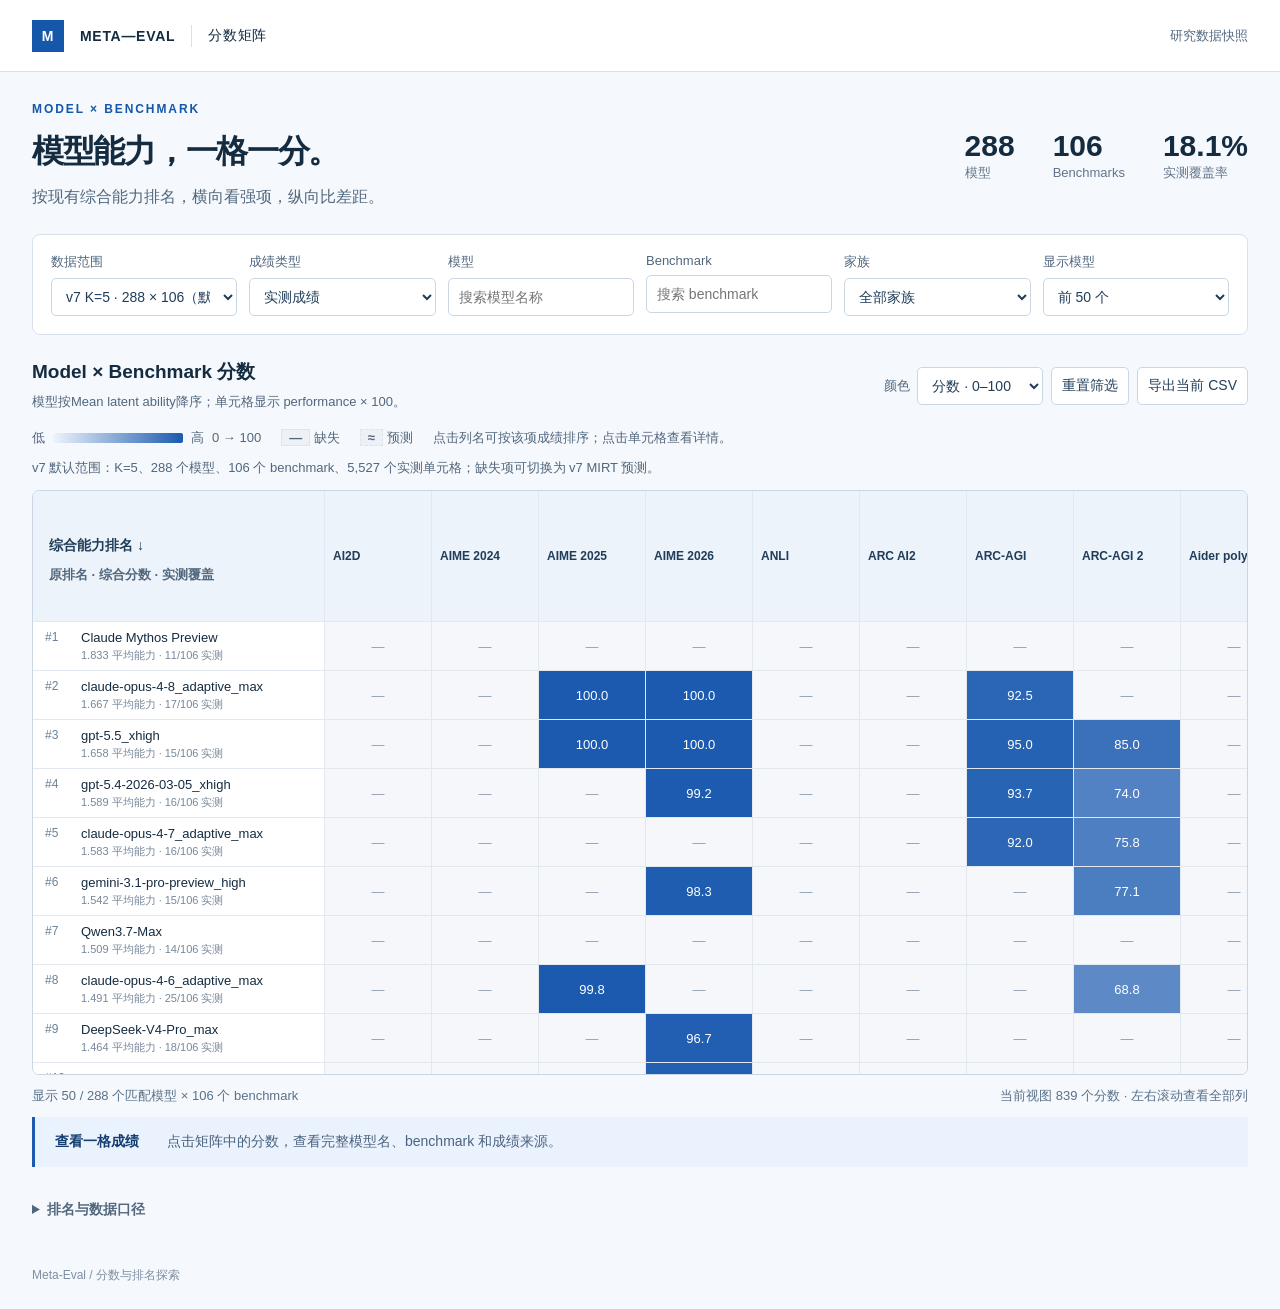
==== commit 80976440: "Update dashboard to v7 mean latent ability rankings" ====
--- a/scores.html
+++ b/scores.html
@@ -3,13 +3,13 @@
 </style></head>
 <body><header><div class="brand"><span class="mark">M</span><strong>META—EVAL</strong><span class="divider"></span><span>分数矩阵</span></div><span class="badge">研究数据快照</span></header>
 <main><div class="intro"><div><p class="eyebrow">MODEL × BENCHMARK</p><h1>模型能力，一格一分。</h1><p>按现有综合能力排名，横向看强项，纵向比差距。</p></div><div class="stats" id="stats"></div></div>
-<section class="controls" aria-label="矩阵筛选"><label>数据范围<select id="dataset"><option value="snapshot">排名配套数据 · 303 × 104</option><option value="latest">较新全量数据 · 304 × 105</option></select></label><label>成绩类型<select id="mode"><option value="actual">实测成绩</option><option value="filled">实测 + MIRT 补齐</option><option value="predicted">MIRT 预测成绩</option></select></label><label>模型<input id="modelSearch" type="search" placeholder="搜索模型名称"></label><label>Benchmark<input id="benchSearch" type="search" placeholder="搜索 benchmark"></label><label>家族<select id="family"><option value="">全部家族</option></select></label><label>显示模型<select id="limit"><option value="50">前 50 个</option><option value="100">前 100 个</option><option value="0">全部模型</option></select></label></section>
+<section class="controls" aria-label="矩阵筛选"><label>数据范围<select id="dataset"><option value="v7">v7 K=5 · 288 × 106（默认）</option><option value="latest">2026-09-01 全量 · 304 × 105</option><option value="snapshot">旧排名快照 · 303 × 104</option></select></label><label>成绩类型<select id="mode"><option value="actual">实测成绩</option><option value="filled">实测 + MIRT 补齐</option><option value="predicted">MIRT 预测成绩</option></select></label><label>模型<input id="modelSearch" type="search" placeholder="搜索模型名称"></label><label>Benchmark<input id="benchSearch" type="search" placeholder="搜索 benchmark"></label><label>家族<select id="family"><option value="">全部家族</option></select></label><label>显示模型<select id="limit"><option value="50">前 50 个</option><option value="100">前 100 个</option><option value="0">全部模型</option></select></label></section>
 <div class="matrix-toolbar"><div><h2>Model × Benchmark 分数</h2><p id="context"></p></div><div class="tools"><label>颜色<select id="color"><option value="score">分数 · 0–100</option><option value="relative">同列相对名次</option></select></label><button id="reset" type="button">重置筛选</button><button id="export" type="button">导出当前 CSV</button></div></div>
 <div class="legend"><div><span>低</span><i></i><span>高</span><span id="colorNote">0 → 100</span></div><span><b class="sample">—</b> 缺失</span><span><b class="sample predicted">≈</b> 预测</span><span>点击列名可按该项成绩排序；点击单元格查看详情。</span></div>
 <p id="scopeNote" class="scope-note"></p><div class="table-wrap" id="tableWrap" tabindex="0" aria-label="分数矩阵，可横向和纵向滚动"><table id="matrix"></table></div><div id="status" class="status" role="status" aria-live="polite"></div>
 <section id="detail" class="detail" aria-live="polite"><strong>查看一格成绩</strong><span>点击矩阵中的分数，查看完整模型名、benchmark 和成绩来源。</span></section>
-<details class="method"><summary>排名与数据口径</summary><div><p><strong>综合能力排名：</strong>沿用原网页的 rank_points_total。先保留实测成绩，对缺失项使用同一训练 run 的 MIRT 预测补齐；在每个 benchmark 的 303 个模型中按分数降序排名，并列取平均名次；积分为 303 − 名次 + 1，最后对 104 个 benchmark 求和。总积分相同时按模型名排序。筛选不会重算这一全局排名。</p><p><strong>成绩：</strong>项目中的 performance × 100，是统一到 0–1 后的分数，并不保证每个 benchmark 都是准确率。同一模型同一 benchmark 有多条记录时取最大值，与原网页一致。不同 benchmark 的难度和测量口径不同，颜色相同不代表同等能力。</p><p><strong>预测：</strong>σ(scale × (weights · θ − diff))。≈ 表示模型估计，不是实测；预测视图包括已测项目的模型拟合值，不能当作独立测试表现。默认实测视图用 — 保留缺失，0 分仍显示为 0.0。</p><p><strong>较新全量数据：</strong>来自 2026-09-01 的完整矩阵，304 个模型、105 个 benchmark、5,240 个实测单元格；仍沿用原来的 303 模型排名。Qwen3-1.7B-Base 暂无排名；新增 OSWorld verified 不参与原排名。该范围只展示实测数据。</p><p id="provenance"></p></div></details>
-</main><footer>Meta-Eval / 分数与排名探索</footer><script id="sourceData" type="application/json">{"snapshot":{"models":[{"name":"Claude Mythos Preview","family":"Claude","rank":1,"points":29633.0},{"name":"claude-opus-4-8_adaptive_max","family":"Claude","rank":2,"points":29399.5},{"name":"gpt-5.4-2026-03-05_xhigh","family":"GPT","rank":3,"points":29240.0},{"name":"gemini-3.1-pro-preview_high","family":"Gemini","rank":4,"points":29150.0},{"name":"gpt-5.5_xhigh","family":"GPT","rank":5,"points":28764.5},{"name":"claude-opus-4-6_adaptive_max","family":"Claude","rank":6,"points":28449.5},{"name":"claude-opus-4-7_adaptive_max","family":"Claude","rank":7,"points":28325.0},{"name":"gemini-3-pro-preview_high","family":"Gemini","rank":8,"points":28301.5},{"name":"gemini-3-flash-preview_high","family":"Gemini","rank":9,"points":27952.5},{"name":"Qwen3.7-Max","family":"Qwen","rank":10,"points":27874.0},{"name":"gpt-5-2025-08-07_medium","family":"GPT","rank":11,"points":27863.5},{"name":"Qwen3.6-Plus","family":"Qwen","rank":12,"points":27761.0},{"name":"kimi-k2.6_thinking","family":"Kimi","rank":13,"points":27594.0},{"name":"gpt-5.2_xhigh","family":"GPT","rank":14,"points":27499.5},{"name":"Kimi-K2.5_thinking","family":"Kimi","rank":15,"points":27391.5},{"name":"DeepSeek-V4-Pro-Max","family":"DeepSeek","rank":16,"points":27216.5},{"name":"claude-opus-4-6_max","family":"Claude","rank":17,"points":27188.5},{"name":"kimi-k2-thinking","family":"Kimi","rank":18,"points":26985.0},{"name":"claude-sonnet-4-6_adaptive_max","family":"Claude","rank":19,"points":26797.5},{"name":"grok-4-0709","family":"Others","rank":20,"points":26735.5},{"name":"claude-opus-4-5-20251101_64K_high","family":"Claude","rank":21,"points":26723.0},{"name":"Step-3.5-Flash","family":"Others","rank":22,"points":26597.5},{"name":"GLM-5_thinking","family":"GLM","rank":23,"points":26379.0},{"name":"Qwen3.5-397B-A17B","family":"Qwen","rank":24,"points":26291.5},{"name":"Qwen3.5-122B-A10B","family":"Qwen","rank":25,"points":26098.0},{"name":"DeepSeek-V4-Flash-Max","family":"DeepSeek","rank":26,"points":26022.0},{"name":"GLM-5.1_thinking","family":"GLM","rank":27,"points":25870.0},{"name":"GLM-4.7_thinking","family":"GLM","rank":28,"points":25803.5},{"name":"DeepSeek-V3.2_thinking","family":"DeepSeek","rank":29,"points":25578.5},{"name":"Qwen3.5-27B","family":"Qwen","rank":30,"points":25550.0},{"name":"gpt-5.1_high","family":"GPT","rank":31,"points":25434.5},{"name":"Qwen3.6-27B","family":"Qwen","rank":32,"points":25401.0},{"name":"LongCat-Flash-Thinking","family":"Others","rank":33,"points":25275.0},{"name":"gpt-5.4-mini-2026-03-17_xhigh","family":"GPT","rank":34,"points":25194.0},{"name":"o3-2025-04-16_medium","family":"GPT","rank":35,"points":25061.0},{"name":"gemma-4-31B-it","family":"Others","rank":36,"points":24993.0},{"name":"gpt-5-2025-08-07_high","family":"GPT","rank":37,"points":24814.0},{"name":"MiniMax-M2.1","family":"Others","rank":38,"points":24798.5},{"name":"gemini-2.5-pro","family":"Gemini","rank":39,"points":24761.5},{"name":"Qwen3.5-35B-A3B","family":"Qwen","rank":40,"points":24619.5},{"name":"Qwen3.6-35B-A3B","family":"Qwen","rank":41,"points":24557.0},{"name":"MiMo-V2-Flash","family":"Others","rank":42,"points":24348.5},{"name":"claude-sonnet-4-5-20250929_32K","family":"Claude","rank":43,"points":24226.0},{"name":"Qwen3-VL-235B-A22B-Thinking","family":"Qwen","rank":44,"points":24159.5},{"name":"o1-2024-12-17_high","family":"GPT","rank":45,"points":24135.5},{"name":"o4-mini-2025-04-16_high","family":"GPT","rank":46,"points":24114.0},{"name":"gemini-2.5-pro-preview-05-06","family":"Gemini","rank":47,"points":23886.5},{"name":"Qwen3-235B-A22B-Thinking-2507","family":"Qwen","rank":48,"points":23692.0},{"name":"Qwen3-Next-80B-A3B-Thinking","family":"Qwen","rank":49,"points":23655.5},{"name":"gemini-2.5-pro-exp-03-25","family":"Gemini","rank":50,"points":23616.5},{"name":"Qwen3.5-9B","family":"Qwen","rank":51,"points":23330.5},{"name":"o3-2025-04-16_high","family":"GPT","rank":52,"points":23305.0},{"name":"gpt-oss-120b_high","family":"GPT","rank":53,"points":23242.5},{"name":"Sarvam-105B","family":"Others","rank":54,"points":23175.5},{"name":"Qwen3-VL-32B-Thinking","family":"Qwen","rank":55,"points":23053.0},{"name":"Qwen3-VL-235B-A22B-Instruct","family":"Qwen","rank":56,"points":23024.5},{"name":"claude-opus-4-1-20250805","family":"Claude","rank":57,"points":23022.0},{"name":"DeepSeek-V3.2-Exp","family":"DeepSeek","rank":58,"points":22985.0},{"name":"Qwen3-30B-A3B-Thinking-2507","family":"Qwen","rank":59,"points":22955.0},{"name":"claude-sonnet-4-5-20250929","family":"Claude","rank":60,"points":22900.5},{"name":"LongCat-Flash-Chat","family":"Others","rank":61,"points":22806.5},{"name":"gemma-4-26B-A4B-it","family":"Others","rank":62,"points":22763.5},{"name":"gpt-5.4-nano-2026-03-17_xhigh","family":"GPT","rank":63,"points":22660.0},{"name":"NVIDIA-Nemotron-3-Super-120B-A12B-BF16","family":"Others","rank":64,"points":22555.0},{"name":"o1-2024-12-17","family":"GPT","rank":65,"points":22472.0},{"name":"o4-mini-2025-04-16_medium","family":"GPT","rank":66,"points":22432.5},{"name":"LongCat-Flash-Thinking-2601","family":"Others","rank":67,"points":22348.5},{"name":"gpt-5-mini-2025-08-07_high","family":"GPT","rank":68,"points":22348.5},{"name":"Qwen3-235B-A22B-Instruct-2507","family":"Qwen","rank":69,"points":22304.5},{"name":"glm-4.5","family":"GLM","rank":70,"points":22246.5},{"name":"gpt-oss-20b_high","family":"GPT","rank":71,"points":22207.5},{"name":"MiniMax-M2.5","family":"Others","rank":72,"points":21933.0},{"name":"o3-mini-2025-01-31_high","family":"GPT","rank":73,"points":21758.5},{"name":"o1-2024-12-17_medium","family":"GPT","rank":74,"points":21671.0},{"name":"gemini-2.5-pro-preview-06-05","family":"Gemini","rank":75,"points":21670.5},{"name":"Qwen3-32B-Thinking","family":"Qwen","rank":76,"points":21579.5},{"name":"Qwen3-235B-A22B-Thinking","family":"Qwen","rank":77,"points":21539.0},{"name":"DeepSeek-V3.1","family":"DeepSeek","rank":78,"points":21432.5},{"name":"claude-3-7-sonnet-20250219","family":"Claude","rank":79,"points":21342.5},{"name":"DeepSeek-R1-0528","family":"DeepSeek","rank":80,"points":21323.5},{"name":"Qwen3-Coder-480B-A35B-Instruct","family":"Qwen","rank":81,"points":21172.5},{"name":"Qwen3-Next-80B-A3B-Instruct","family":"Qwen","rank":82,"points":21169.0},{"name":"Kimi-K2-Instruct","family":"Kimi","rank":83,"points":21039.5},{"name":"gpt-4.5-preview-2025-02-27","family":"GPT","rank":84,"points":20934.0},{"name":"Nemotron-3-Nano-Omni-30B-A3B-Reasoning-BF16","family":"Others","rank":85,"points":20897.0},{"name":"DeepSeek-R1","family":"DeepSeek","rank":86,"points":20890.0},{"name":"claude-haiku-4-5-20251001","family":"Claude","rank":87,"points":20881.5},{"name":"Qwen3-VL-32B-Instruct","family":"Qwen","rank":88,"points":20857.5},{"name":"Kimi-K2-Instruct-0905","family":"Kimi","rank":89,"points":20728.0},{"name":"Qwen3.5-4B","family":"Qwen","rank":90,"points":20716.5},{"name":"grok-2-0813","family":"Others","rank":91,"points":20695.0},{"name":"gemini-2.5-flash","family":"Gemini","rank":92,"points":20685.5},{"name":"Qwen3-30B-A3B-Thinking","family":"Qwen","rank":93,"points":20653.5},{"name":"glm-4.6","family":"GLM","rank":94,"points":20601.0},{"name":"gemini-2.0-pro-exp-02-05","family":"Gemini","rank":95,"points":20455.0},{"name":"Qwen3-4B-Thinking-2507","family":"Qwen","rank":96,"points":20282.0},{"name":"Qwen3-VL-30B-A3B-Thinking","family":"Qwen","rank":97,"points":20278.0},{"name":"Qwen3-14B-Thinking","family":"Qwen","rank":98,"points":20225.0},{"name":"claude-opus-4-20250514","family":"Claude","rank":99,"points":20217.0},{"name":"DeepSeek-V3-0324","family":"DeepSeek","rank":100,"points":20159.0},{"name":"Sarvam-30B","family":"Others","rank":101,"points":19952.0},{"name":"MiniMax-M2","family":"Others","rank":102,"points":19885.0},{"name":"o3-mini-2025-01-31_medium","family":"GPT","rank":103,"points":19849.0},{"name":"MiniMax-M1-80k","family":"Others","rank":104,"points":19817.5},{"name":"gpt-oss-20b_medium","family":"GPT","rank":105,"points":19717.5},{"name":"gemini-2.5-flash-preview-05-20","family":"Gemini","rank":106,"points":19713.0},{"name":"o1-preview-2024-09-12","family":"GPT","rank":107,"points":19665.0},{"name":"claude-3-5-sonnet-20241022","family":"Claude","rank":108,"points":19612.0},{"name":"Qwen3-8B-Thinking","family":"Qwen","rank":109,"points":19470.5},{"name":"GLM-4.5-Air","family":"GLM","rank":110,"points":19462.0},{"name":"QwQ-32B","family":"Qwen","rank":111,"points":19444.0},{"name":"claude-3-5-sonnet-20240620","family":"Claude","rank":112,"points":19428.0},{"name":"LongCat-Flash-Lite","family":"Others","rank":113,"points":19413.0},{"name":"gpt-4.1-2025-04-14","family":"GPT","rank":114,"points":19374.0},{"name":"gpt-5-mini-2025-08-07_medium","family":"GPT","rank":115,"points":19373.5},{"name":"gemma-4-12B-Unified","family":"Others","rank":116,"points":19050.0},{"name":"Qwen3-235B-A22B","family":"Qwen","rank":117,"points":19016.5},{"name":"Qwen2.5-Plus-Instruct","family":"Qwen","rank":118,"points":18907.0},{"name":"claude-sonnet-4-20250514","family":"Claude","rank":119,"points":18667.0},{"name":"Qwen3-VL-8B-Thinking","family":"Qwen","rank":120,"points":18655.5},{"name":"amazon.nova-pro-v1:0","family":"Others","rank":121,"points":18385.5},{"name":"MiniMax-M1-40K","family":"Others","rank":122,"points":18342.0},{"name":"DeepSeek-V3","family":"DeepSeek","rank":123,"points":18335.5},{"name":"Qwen3-VL-30B-A3B-Instruct","family":"Qwen","rank":124,"points":18324.5},{"name":"grok-2-mini-0813","family":"Others","rank":125,"points":18304.5},{"name":"diffusiongemma-26B-A4B-it","family":"Others","rank":126,"points":18130.0},{"name":"Kimi-K2-Base","family":"Kimi","rank":127,"points":18126.5},{"name":"Qwen2.5-72B","family":"Qwen","rank":128,"points":17972.0},{"name":"gpt-4o-2024-05-13","family":"GPT","rank":129,"points":17745.5},{"name":"Llama-3.1-405B","family":"Llama","rank":130,"points":17718.0},{"name":"Llama-4-Maverick-17B-128E-Instruct","family":"Llama","rank":131,"points":17712.5},{"name":"Qwen3-VL-4B-Thinking","family":"Qwen","rank":132,"points":17603.0},{"name":"Llama-4-Maverick-17B-128E","family":"Llama","rank":133,"points":17476.0},{"name":"Gemini 1.0 Ultra","family":"Gemini","rank":134,"points":17313.5},{"name":"o3-mini-2025-01-31_low","family":"GPT","rank":135,"points":17044.0},{"name":"Qwen3-4B-Thinking","family":"Qwen","rank":136,"points":16927.5},{"name":"grok-3-beta","family":"Others","rank":137,"points":16915.0},{"name":"Qwen2.5-Plus","family":"Qwen","rank":138,"points":16847.0},{"name":"Qwen3-VL-8B-Instruct","family":"Qwen","rank":139,"points":16824.0},{"name":"claude-3-7-sonnet-20250219_64K","family":"Claude","rank":140,"points":16753.5},{"name":"gpt-4-0125-preview","family":"GPT","rank":141,"points":16713.0},{"name":"magistral-medium-2506","family":"Others","rank":142,"points":16688.0},{"name":"gpt-4.1-mini-2025-04-14","family":"GPT","rank":143,"points":16648.5},{"name":"Qwen3-32B","family":"Qwen","rank":144,"points":16404.0},{"name":"gemini-1.5-flash-001","family":"Gemini","rank":145,"points":16362.5},{"name":"Llama-3.1-405B-Instruct","family":"Llama","rank":146,"points":16309.5},{"name":"gpt-4o-2024-11-20","family":"GPT","rank":147,"points":16233.0},{"name":"magistral-small-2506","family":"Others","rank":148,"points":16227.0},{"name":"Qwen2.5-32B","family":"Qwen","rank":149,"points":16103.5},{"name":"gpt-4-turbo-2024-04-09","family":"GPT","rank":150,"points":16062.0},{"name":"Qwen2-72B","family":"Qwen","rank":151,"points":15860.5},{"name":"gpt-4o-2024-08-06","family":"GPT","rank":152,"points":15822.5},{"name":"gpt-5-nano-2025-08-07_medium","family":"GPT","rank":153,"points":15771.5},{"name":"o1-mini-2024-09-12_medium","family":"GPT","rank":154,"points":15743.5},{"name":"Qwen3-30B-A3B","family":"Qwen","rank":155,"points":15640.0},{"name":"nemotron-4-340b-Instruct","family":"Others","rank":156,"points":15616.5},{"name":"gpt-5-nano-2025-08-07_high","family":"GPT","rank":157,"points":15561.5},{"name":"gemini-1.5-pro-002","family":"Gemini","rank":158,"points":15548.0},{"name":"Qwen2.5-VL-72B-Instruct","family":"Qwen","rank":159,"points":15512.5},{"name":"gpt-4-0314","family":"GPT","rank":160,"points":15337.0},{"name":"Llama-3.1-70B-Instruct","family":"Llama","rank":161,"points":15293.5},{"name":"DeepSeek-R1-Distill-Llama-70B","family":"DeepSeek","rank":162,"points":15287.0},{"name":"Qwen2.5-VL-32B-Instruct","family":"Qwen","rank":163,"points":15242.0},{"name":"amazon.nova-lite-v1:0","family":"Others","rank":164,"points":15164.5},{"name":"Llama-3.3-70B-Instruct","family":"Llama","rank":165,"points":15033.5},{"name":"gemini-1.5-pro-001","family":"Gemini","rank":166,"points":14899.5},{"name":"Qwen3-14B","family":"Qwen","rank":167,"points":14867.0},{"name":"DeepSeek-V2.5","family":"DeepSeek","rank":168,"points":14790.5},{"name":"Qwen3-VL-4B-Instruct","family":"Qwen","rank":169,"points":14778.5},{"name":"mistral-small-2503","family":"Others","rank":170,"points":14641.0},{"name":"gemma-3-27b-it","family":"Others","rank":171,"points":14564.0},{"name":"mistral-small-2506","family":"Others","rank":172,"points":14533.0},{"name":"Llama-4-Scout-17B-16E","family":"Llama","rank":173,"points":14360.5},{"name":"DeepSeek-R1-Distill-Qwen-32B","family":"DeepSeek","rank":174,"points":14342.5},{"name":"qwen2-72b-instruct","family":"Qwen","rank":175,"points":14316.5},{"name":"Qwen2.5-Turbo-Instruct","family":"Qwen","rank":176,"points":14300.0},{"name":"Qwen2.5-Turbo","family":"Qwen","rank":177,"points":14267.0},{"name":"Llama-3.2-90B-Vision-Instruct","family":"Llama","rank":178,"points":14150.5},{"name":"claude-3-opus-20240229","family":"Claude","rank":179,"points":14051.5},{"name":"qwen2.5-72b-instruct","family":"Qwen","rank":180,"points":13923.0},{"name":"Qwen2.5-Coder-32B-Instruct","family":"Qwen","rank":181,"points":13797.5},{"name":"Qwen2.5-14B","family":"Qwen","rank":182,"points":13790.5},{"name":"gemini-2.0-flash-001","family":"Gemini","rank":183,"points":13629.5},{"name":"qwen2.5-32b-instruct","family":"Qwen","rank":184,"points":13621.0},{"name":"grok-3-mini-beta_low","family":"Others","rank":185,"points":13548.5},{"name":"DeepSeek-R1-Distill-Qwen-14B","family":"DeepSeek","rank":186,"points":13548.0},{"name":"Phi-3.5-MoE-instruct","family":"Others","rank":187,"points":13447.5},{"name":"amazon.nova-micro-v1:0","family":"Others","rank":188,"points":13414.5},{"name":"Qwen3.5-2B","family":"Qwen","rank":189,"points":13348.0},{"name":"claude-3-sonnet-20240229","family":"Claude","rank":190,"points":13269.5},{"name":"claude-3-5-haiku-20241022","family":"Claude","rank":191,"points":13140.5},{"name":"gpt-4-0613","family":"GPT","rank":192,"points":13102.5},{"name":"gemma-4-E4B-it","family":"Others","rank":193,"points":13073.5},{"name":"Mixtral-8x22B-v0.1","family":"Others","rank":194,"points":12883.5},{"name":"Qwen1.5-110B","family":"Qwen","rank":195,"points":12760.0},{"name":"Qwen2-57B-A14B","family":"Qwen","rank":196,"points":12758.0},{"name":"Yi-1.5-34B","family":"Others","rank":197,"points":12655.0},{"name":"Qwen3-8B","family":"Qwen","rank":198,"points":12518.0},{"name":"phi-4","family":"Others","rank":199,"points":12314.0},{"name":"gemma-3-12b-it","family":"Others","rank":200,"points":12294.0},{"name":"gemma-3-27b-pt","family":"Others","rank":201,"points":12213.0},{"name":"gpt-4o-mini-2024-07-18","family":"GPT","rank":202,"points":12132.0},{"name":"Llama-4-Scout-17B-16E-Instruct","family":"Llama","rank":203,"points":12118.0},{"name":"Llama-3.1-70B","family":"Llama","rank":204,"points":12094.5},{"name":"gpt-3.5-turbo-1106","family":"GPT","rank":205,"points":12085.5},{"name":"Qwen1.5-72B","family":"Qwen","rank":206,"points":12067.0},{"name":"qwen2.5-14b-instruct","family":"Qwen","rank":207,"points":11776.0},{"name":"Qwen3-8B-Base","family":"Qwen","rank":208,"points":11568.0},{"name":"Meta-Llama-3-70B","family":"Llama","rank":209,"points":11416.5},{"name":"gemma-2-27b-it","family":"Others","rank":210,"points":11321.0},{"name":"Meta-Llama-3-70B-Instruct","family":"Llama","rank":211,"points":11314.0},{"name":"grok-2-1212","family":"Others","rank":212,"points":11245.0},{"name":"falcon-180B","family":"Others","rank":213,"points":11228.5},{"name":"Mixtral-8x7B-v0.1","family":"Others","rank":214,"points":11139.5},{"name":"Qwen3-1.7B-Thinking","family":"Qwen","rank":215,"points":11083.0},{"name":"Phi-3-small-8k-instruct","family":"Others","rank":216,"points":10843.5},{"name":"Qwen3-4B","family":"Qwen","rank":217,"points":10809.5},{"name":"Phi-3-medium-128k-instruct","family":"Others","rank":218,"points":10780.0},{"name":"c4ai-command-r-plus-08-2024","family":"Others","rank":219,"points":10547.0},{"name":"qwen1.5-72b-chat","family":"Qwen","rank":220,"points":10495.0},{"name":"Yi-1.5-34B-Chat","family":"Others","rank":221,"points":10453.0},{"name":"Qwen2.5-Omni-7B","family":"Qwen","rank":222,"points":10412.0},{"name":"Qwen2.5-7B","family":"Qwen","rank":223,"points":10372.5},{"name":"Qwen3-4B-Base","family":"Qwen","rank":224,"points":10368.5},{"name":"gemma-3-4b-it","family":"Others","rank":225,"points":10337.5},{"name":"claude-3-haiku-20240307","family":"Claude","rank":226,"points":10251.0},{"name":"Qwen2.5-Coder-7B-Instruct","family":"Qwen","rank":227,"points":10230.5},{"name":"Qwen2-7B","family":"Qwen","rank":228,"points":10148.0},{"name":"qwen2-57b-a14b-instruct","family":"Qwen","rank":229,"points":10142.0},{"name":"qwen1.5-32B","family":"Qwen","rank":230,"points":10137.5},{"name":"qwen1.5-110b-chat","family":"Qwen","rank":231,"points":9965.5},{"name":"gemma-4-E2B-it","family":"Others","rank":232,"points":9936.0},{"name":"gemma-3-12b-pt","family":"Others","rank":233,"points":9601.0},{"name":"gemini-1.5-flash-002","family":"Gemini","rank":234,"points":9571.5},{"name":"Llama-3.2-11B-Vision-Instruct","family":"Llama","rank":235,"points":9500.5},{"name":"gemini-2.0-flash-lite-001","family":"Gemini","rank":236,"points":9193.5},{"name":"gemma-3n-E4B-it-litert-preview","family":"Others","rank":237,"points":9163.5},{"name":"qwen1.5-32b-chat","family":"Qwen","rank":238,"points":9100.0},{"name":"Mixtral-8x22B-Instruct-v0.1","family":"Others","rank":239,"points":9063.0},{"name":"gpt-4.1-nano-2025-04-14","family":"GPT","rank":240,"points":8832.5},{"name":"qwen2.5-7b-instruct","family":"Qwen","rank":241,"points":8824.5},{"name":"qwen2-7b-instruct","family":"Qwen","rank":242,"points":8729.0},{"name":"gemini-1.0-pro-001","family":"Gemini","rank":243,"points":8560.0},{"name":"Phi-3-mini-4k-instruct","family":"Others","rank":244,"points":8472.0},{"name":"Qwen2-57BA14B-Instruct","family":"Qwen","rank":245,"points":8465.0},{"name":"gemma-2-9b-it","family":"Others","rank":246,"points":8315.0},{"name":"Meta-Llama-3-8B-Instruct","family":"Llama","rank":247,"points":8003.0},{"name":"gemma-3n-E4B-it","family":"Others","rank":248,"points":7994.5},{"name":"MiniCPM3-4B-Instruct","family":"Others","rank":249,"points":7904.5},{"name":"Ministral-8B-Instruct-2410","family":"Others","rank":250,"points":7754.0},{"name":"Phi-3.5-mini-instruct","family":"Others","rank":251,"points":7550.5},{"name":"gpt-3.5-turbo-0125","family":"GPT","rank":252,"points":7451.0},{"name":"Llama-2-70b-hf ","family":"Llama","rank":253,"points":7447.0},{"name":"LLaMA-65B","family":"Llama","rank":254,"points":7343.5},{"name":"Llama-3.1-8B","family":"Llama","rank":255,"points":7316.5},{"name":"Llama-2-34b","family":"Llama","rank":256,"points":7096.0},{"name":"Qwen2.5-3B","family":"Qwen","rank":257,"points":7051.0},{"name":"falcon-40b","family":"Others","rank":258,"points":7020.0},{"name":"gemma-7b","family":"Others","rank":259,"points":6633.0},{"name":"Phi-4-mini-instruct","family":"Others","rank":260,"points":6599.5},{"name":"Llama-3.1-8B-Instruct","family":"Llama","rank":261,"points":6497.0},{"name":"LLaMA-33B","family":"Llama","rank":262,"points":6356.0},{"name":"Qwen3-1.7B","family":"Qwen","rank":263,"points":6292.0},{"name":"Yi-6B","family":"Others","rank":264,"points":6215.5},{"name":"Qwen1.5-7B","family":"Qwen","rank":265,"points":6199.5},{"name":"DeepSeek-R1-Distill-Llama-8B","family":"DeepSeek","rank":266,"points":6197.0},{"name":"Meta-Llama-3-8B","family":"Llama","rank":267,"points":6105.0},{"name":"Mistral-7B-v0.1","family":"Others","rank":268,"points":6043.0},{"name":"Qwen2.5-3B-Instruct","family":"Qwen","rank":269,"points":5875.0},{"name":"LLaMA-13B","family":"Llama","rank":270,"points":5861.0},{"name":"gemma-3n-E2B-it","family":"Others","rank":271,"points":5820.5},{"name":"Mixtral-8x7B-Instruct-v0.1","family":"Others","rank":272,"points":5741.0},{"name":"Qwen2.5-1.5B","family":"Qwen","rank":273,"points":5682.5},{"name":"gemma-3-4b-pt","family":"Others","rank":274,"points":5540.0},{"name":"Mistral-7B-v0.2","family":"Others","rank":275,"points":5524.0},{"name":"Qwen3-0.6B-Thinking","family":"Qwen","rank":276,"points":5497.5},{"name":"Qwen3.5-0.8B","family":"Qwen","rank":277,"points":5282.0},{"name":"Mistral-7B-Instruct-v0.1","family":"Others","rank":278,"points":5133.5},{"name":"Llama-2-13b","family":"Llama","rank":279,"points":4826.0},{"name":"gemma-3n-E2B-it-litert-preview","family":"Others","rank":280,"points":4806.5},{"name":"internlm-7b","family":"Others","rank":281,"points":4792.5},{"name":"gemma-2-2b-it","family":"Others","rank":282,"points":4626.0},{"name":"Qwen2-1.5B","family":"Qwen","rank":283,"points":4494.5},{"name":"mpt-30b","family":"Others","rank":284,"points":4401.0},{"name":"DeepSeek-R1-Distill-Qwen-1.5B","family":"DeepSeek","rank":285,"points":4389.0},{"name":"falcon-7b","family":"Others","rank":286,"points":4149.0},{"name":"LLaMA-7B","family":"Llama","rank":287,"points":4005.5},{"name":"qwen1.5-7b-chat","family":"Qwen","rank":288,"points":4005.5},{"name":"mpt-7b","family":"Others","rank":289,"points":3877.0},{"name":"Llama-2-7b","family":"Llama","rank":290,"points":3787.5},{"name":"Qwen2.5-1.5B-Instruct","family":"Qwen","rank":291,"points":3674.5},{"name":"phi-2","family":"Others","rank":292,"points":3629.0},{"name":"Qwen3-0.6B","family":"Qwen","rank":293,"points":3325.5},{"name":"chatglm2-6b","family":"GLM","rank":294,"points":3202.5},{"name":"gemma-3-1b-it","family":"Others","rank":295,"points":3156.5},{"name":"Qwen2-1.5B-Instruct","family":"Qwen","rank":296,"points":3016.5},{"name":"Qwen1.5-1.8B","family":"Qwen","rank":297,"points":2860.0},{"name":"Qwen2.5-0.5B-Instruct","family":"Qwen","rank":298,"points":2789.0},{"name":"Qwen2-0.5B","family":"Qwen","rank":299,"points":2700.5},{"name":"gemma-2b","family":"Others","rank":300,"points":2552.5},{"name":"Qwen2.5-0.5B","family":"Qwen","rank":301,"points":2395.5},{"name":"Qwen2-0.5B-Instruct","family":"Qwen","rank":302,"points":2062.0},{"name":"gemma-3-1b-pt","family":"Others","rank":303,"points":1994.0}],"benchmarks":[{"name":"AI2D","tags":["Verbal-Language","Logical-Control","Search-Load","Abstraction-Learning","Format-Familiarity","Quantitative-Formal","Math","Commonsense","Science","Visual"]},{"name":"AIME 2024","tags":["Verbal-Language","Logical-Control","Search-Load","Abstraction-Learning","Quantitative-Formal"]},{"name":"AIME 2025","tags":["Verbal-Language","Logical-Control","Search-Load","Abstraction-Learning","Quantitative-Formal"]},{"name":"AIME 2026","tags":["Verbal-Language","Logical-Control","Search-Load","Abstraction-Learning","Format-Familiarity","Quantitative-Formal","Math"]},{"name":"ANLI","tags":["Verbal-Language","Logical-Control","Search-Load","Abstraction-Learning","Quantitative-Formal","Multilingual_v1.1","Social-Mind"]},{"name":"ARC AI2","tags":["Verbal-Language","Logical-Control","Search-Load","Abstraction-Learning","Format-Familiarity","Quantitative-Formal","Math","Commonsense","Science","Social-Humanities","Social-Mind","Safety"]},{"name":"ARC-AGI","tags":[]},{"name":"ARC-AGI 2","tags":[]},{"name":"Aider polyglot","tags":["Verbal-Language","Logical-Control","Search-Load","Abstraction-Learning","Format-Familiarity","Quantitative-Formal","Math","Instruction-Constrained","Commonsense","Science","Computer_Science","Social-Humanities","Coding_v1.1","Game-Environment"]},{"name":"Arena-Hard","tags":[]},{"name":"AutoLogi","tags":["Verbal-Language","Logical-Control","Search-Load","Abstraction-Learning","Format-Familiarity","Quantitative-Formal","Math","Instruction-Constrained","Commonsense","Multilingual_v1.1"]},{"name":"BBH","tags":["Verbal-Language","Logical-Control","Search-Load","Abstraction-Learning","Format-Familiarity","Quantitative-Formal","Math","Instruction-Constrained","Commonsense","Computer_Science","Social-Humanities","Coding_v1.1","Multilingual_v1.1","Social-Mind"]},{"name":"BFCL V3","tags":["Verbal-Language","Logical-Control","Search-Load","Abstraction-Learning","Format-Familiarity","Quantitative-Formal","Math","Instruction-Constrained","Commonsense","Science","Computer_Science","Social-Humanities","Coding_v1.1","Multilingual_v1.1","Safety","Game-Environment"]},{"name":"Balrog","tags":[]},{"name":"BrowseComp","tags":["Verbal-Language","Logical-Control","Search-Load","Abstraction-Learning","Format-Familiarity","Quantitative-Formal","Math","Instruction-Constrained","Commonsense","Science","Social-Humanities","Multilingual_v1.1","Social-Mind","Game-Environment"]},{"name":"C-EVAL","tags":["Verbal-Language","Logical-Control","Search-Load","Abstraction-Learning","Format-Familiarity","Quantitative-Formal","Math","Commonsense","Science","Computer_Science","Social-Humanities","Coding_v1.1","Multilingual_v1.1","Social-Mind"]},{"name":"CMMLU","tags":["Verbal-Language","Logical-Control","Search-Load","Abstraction-Learning","Format-Familiarity","Quantitative-Formal","Math","Commonsense","Science","Computer_Science","Social-Humanities","Multilingual_v1.1","Social-Mind","Safety"]},{"name":"CadEval","tags":[]},{"name":"CharXiv-R","tags":["Verbal-Language","Logical-Control","Search-Load","Abstraction-Learning","Format-Familiarity","Quantitative-Formal","Math","Instruction-Constrained","Science","Computer_Science","Visual"]},{"name":"CodeForces","tags":["Verbal-Language","Logical-Control","Search-Load","Abstraction-Learning","Format-Familiarity","Quantitative-Formal","Math","Instruction-Constrained","Science","Computer_Science","Coding_v1.1"]},{"name":"Creative Writing v3","tags":["Verbal-Language","Logical-Control","Search-Load","Abstraction-Learning","Format-Familiarity","Instruction-Constrained","Commonsense","Science","Social-Humanities","Multilingual_v1.1","Social-Mind"]},{"name":"CritPT","tags":[]},{"name":"Crux O","tags":["Verbal-Language","Logical-Control","Search-Load","Abstraction-Learning","Format-Familiarity","Quantitative-Formal","Math","Instruction-Constrained","Computer_Science","Coding_v1.1","Game-Environment"]},{"name":"Cybench","tags":["Verbal-Language","Logical-Control","Search-Load","Abstraction-Learning","Format-Familiarity","Quantitative-Formal","Math","Instruction-Constrained","Computer_Science","Coding_v1.1","Safety","Game-Environment"]},{"name":"DeepResearch Bench","tags":["Verbal-Language","Logical-Control","Search-Load","Abstraction-Learning","Format-Familiarity","Quantitative-Formal","Math","Instruction-Constrained","Commonsense","Science","Computer_Science","Social-Humanities","Coding_v1.1","Multilingual_v1.1","Social-Mind","Game-Environment"]},{"name":"DocVQA","tags":["Verbal-Language","Logical-Control","Search-Load","Abstraction-Learning","Format-Familiarity","Quantitative-Formal","Math","Commonsense","Science","Social-Humanities","Multilingual_v1.1","Visual"]},{"name":"Drop","tags":["Verbal-Language","Logical-Control","Search-Load","Abstraction-Learning","Format-Familiarity","Quantitative-Formal","Math","Commonsense","Social-Humanities","Multilingual_v1.1"]},{"name":"Eval Plus","tags":[]},{"name":"Factorio learning environment","tags":[]},{"name":"Facts Grounding","tags":["Verbal-Language","Logical-Control","Search-Load","Abstraction-Learning","Format-Familiarity","Quantitative-Formal","Math","Instruction-Constrained","Commonsense","Science","Computer_Science","Social-Humanities","Coding_v1.1","Safety"]},{"name":"Fiction.LiveBench","tags":[]},{"name":"FrontierMath-2025-02-28-Private","tags":[]},{"name":"FrontierMath-Tier-4-2025-07-01-Private","tags":[]},{"name":"GPQA","tags":["Verbal-Language","Logical-Control","Search-Load","Abstraction-Learning","Format-Familiarity","Quantitative-Formal","Math","Instruction-Constrained","Science"]},{"name":"GPQA diamond","tags":["Verbal-Language","Logical-Control","Search-Load","Abstraction-Learning","Format-Familiarity","Quantitative-Formal","Math","Instruction-Constrained","Science"]},{"name":"GSM8K","tags":["Verbal-Language","Logical-Control","Search-Load","Abstraction-Learning","Format-Familiarity","Quantitative-Formal","Math","Instruction-Constrained","Commonsense"]},{"name":"GSO-Bench","tags":[]},{"name":"GeoBench","tags":[]},{"name":"HMMT 2025","tags":[]},{"name":"HellaSwag","tags":["Verbal-Language","Logical-Control","Search-Load","Abstraction-Learning","Format-Familiarity","Quantitative-Formal","Math","Instruction-Constrained","Commonsense","Science","Social-Humanities","Multilingual_v1.1","Social-Mind","Game-Environment"]},{"name":"HumanEval","tags":["Verbal-Language","Logical-Control","Search-Load","Abstraction-Learning","Format-Familiarity","Quantitative-Formal","Math","Instruction-Constrained","Computer_Science","Coding_v1.1"]},{"name":"HumanEval+","tags":["Verbal-Language","Logical-Control","Search-Load","Abstraction-Learning","Format-Familiarity","Quantitative-Formal","Math","Instruction-Constrained","Commonsense","Computer_Science","Coding_v1.1"]},{"name":"Humanitys Last Exam","tags":["Verbal-Language","Logical-Control","Search-Load","Abstraction-Learning","Format-Familiarity","Quantitative-Formal","Math","Instruction-Constrained","Commonsense","Science","Computer_Science","Social-Humanities","Coding_v1.1","Multilingual_v1.1","Social-Mind","Safety","Visual"]},{"name":"INCLUDE","tags":[]},{"name":"IfEval","tags":["Verbal-Language","Logical-Control","Search-Load","Abstraction-Learning","Format-Familiarity","Quantitative-Formal","Math","Instruction-Constrained","Commonsense","Computer_Science","Social-Humanities","Coding_v1.1","Multilingual_v1.1","Social-Mind","Safety"]},{"name":"IfEval strict","tags":["Verbal-Language","Logical-Control","Search-Load","Abstraction-Learning","Format-Familiarity","Quantitative-Formal","Math","Instruction-Constrained","Commonsense","Computer_Science","Social-Humanities","Coding_v1.1","Multilingual_v1.1","Social-Mind","Safety"]},{"name":"LAMBADA","tags":["Verbal-Language","Logical-Control","Search-Load","Abstraction-Learning","Format-Familiarity","Commonsense","Science","Social-Humanities","Multilingual_v1.1","Social-Mind","Game-Environment"]},{"name":"Lech Mazur Writing","tags":[]},{"name":"LiveBench 24-11-25","tags":[]},{"name":"LiveCodeBench v1","tags":["Verbal-Language","Logical-Control","Search-Load","Abstraction-Learning","Format-Familiarity","Quantitative-Formal","Math","Instruction-Constrained","Computer_Science","Coding_v1.1","Game-Environment"]},{"name":"LiveCodeBench v4","tags":["Verbal-Language","Logical-Control","Search-Load","Abstraction-Learning","Format-Familiarity","Quantitative-Formal","Math","Instruction-Constrained","Computer_Science","Coding_v1.1","Multilingual_v1.1","Game-Environment"]},{"name":"LiveCodeBench v5","tags":["Verbal-Language","Logical-Control","Search-Load","Abstraction-Learning","Format-Familiarity","Quantitative-Formal","Math","Instruction-Constrained","Commonsense","Computer_Science","Coding_v1.1"]},{"name":"MATH","tags":["Verbal-Language","Logical-Control","Search-Load","Abstraction-Learning","Format-Familiarity","Quantitative-Formal","Math","Instruction-Constrained","Commonsense"]},{"name":"MATH 500","tags":["Verbal-Language","Logical-Control","Search-Load","Abstraction-Learning","Format-Familiarity","Quantitative-Formal","Math","Instruction-Constrained","Commonsense"]},{"name":"MATH level 5","tags":[]},{"name":"MATHvision","tags":["Verbal-Language","Logical-Control","Search-Load","Abstraction-Learning","Format-Familiarity","Quantitative-Formal","Math","Instruction-Constrained","Visual"]},{"name":"MATHvista","tags":["Verbal-Language","Logical-Control","Search-Load","Abstraction-Learning","Format-Familiarity","Quantitative-Formal","Math","Instruction-Constrained","Commonsense","Science","Multilingual_v1.1","Visual"]},{"name":"MBPP","tags":["Verbal-Language","Logical-Control","Search-Load","Abstraction-Learning","Format-Familiarity","Quantitative-Formal","Math","Instruction-Constrained","Computer_Science","Coding_v1.1"]},{"name":"MBPP+","tags":["Verbal-Language","Logical-Control","Search-Load","Abstraction-Learning","Format-Familiarity","Quantitative-Formal","Math","Instruction-Constrained","Computer_Science","Coding_v1.1"]},{"name":"MCP Atlas","tags":["Verbal-Language","Logical-Control","Search-Load","Abstraction-Learning","Format-Familiarity","Quantitative-Formal","Math","Instruction-Constrained","Commonsense","Science","Computer_Science","Social-Humanities","Coding_v1.1","Multilingual_v1.1","Social-Mind","Safety","Game-Environment"]},{"name":"MGSM","tags":["Verbal-Language","Logical-Control","Search-Load","Abstraction-Learning","Format-Familiarity","Quantitative-Formal","Math","Commonsense","Multilingual_v1.1"]},{"name":"MLogiQA","tags":["Verbal-Language","Logical-Control","Search-Load","Abstraction-Learning","Format-Familiarity","Quantitative-Formal","Math","Instruction-Constrained","Commonsense","Science","Social-Humanities","Multilingual_v1.1","Social-Mind"]},{"name":"MMLU","tags":["Verbal-Language","Logical-Control","Search-Load","Abstraction-Learning","Format-Familiarity","Quantitative-Formal","Math","Instruction-Constrained","Commonsense","Science","Computer_Science","Social-Humanities","Coding_v1.1","Multilingual_v1.1","Social-Mind","Safety"]},{"name":"MMLU-pro","tags":["Verbal-Language","Logical-Control","Search-Load","Abstraction-Learning","Format-Familiarity","Quantitative-Formal","Math","Instruction-Constrained","Commonsense","Science","Social-Humanities","Social-Mind"]},{"name":"MMLU-redux","tags":["Verbal-Language","Logical-Control","Search-Load","Abstraction-Learning","Format-Familiarity","Quantitative-Formal","Math","Instruction-Constrained","Commonsense","Science","Computer_Science","Social-Humanities","Coding_v1.1","Multilingual_v1.1","Social-Mind"]},{"name":"MMLU-stem","tags":["Verbal-Language","Logical-Control","Search-Load","Abstraction-Learning","Format-Familiarity","Quantitative-Formal","Math","Instruction-Constrained","Commonsense","Science","Computer_Science","Coding_v1.1","Safety"]},{"name":"MMMLU","tags":["Verbal-Language","Logical-Control","Search-Load","Abstraction-Learning","Format-Familiarity","Quantitative-Formal","Math","Commonsense","Science","Computer_Science","Social-Humanities","Multilingual_v1.1","Social-Mind","Safety"]},{"name":"MMMLU-14-languages","tags":[]},{"name":"MMMU","tags":["Verbal-Language","Logical-Control","Search-Load","Abstraction-Learning","Format-Familiarity","Quantitative-Formal","Math","Instruction-Constrained","Commonsense","Science","Computer_Science","Social-Humanities","Social-Mind","Safety","Visual"]},{"name":"MMMU-pro","tags":["Verbal-Language","Logical-Control","Search-Load","Abstraction-Learning","Format-Familiarity","Quantitative-Formal","Math","Instruction-Constrained","Science","Computer_Science","Social-Humanities","Coding_v1.1","Multilingual_v1.1","Social-Mind","Visual"]},{"name":"MT-AIME2024","tags":[]},{"name":"MixEval","tags":["Verbal-Language","Logical-Control","Search-Load","Abstraction-Learning","Format-Familiarity","Quantitative-Formal","Math","Commonsense","Science","Social-Humanities","Multilingual_v1.1","Social-Mind"]},{"name":"Multi-IF","tags":["Verbal-Language","Logical-Control","Search-Load","Abstraction-Learning","Format-Familiarity","Quantitative-Formal","Math","Instruction-Constrained","Commonsense","Science","Computer_Science","Social-Humanities","Coding_v1.1","Multilingual_v1.1","Social-Mind","Safety"]},{"name":"MultiPL-E","tags":["Verbal-Language","Logical-Control","Search-Load","Abstraction-Learning","Format-Familiarity","Quantitative-Formal","Math","Instruction-Constrained","Science","Computer_Science","Coding_v1.1"]},{"name":"OSUniverse","tags":["Verbal-Language","Logical-Control","Search-Load","Abstraction-Learning","Format-Familiarity","Quantitative-Formal","Math","Instruction-Constrained","Commonsense","Computer_Science","Social-Humanities","Coding_v1.1","Game-Environment","Visual"]},{"name":"OSWorld","tags":["Verbal-Language","Logical-Control","Search-Load","Abstraction-Learning","Format-Familiarity","Quantitative-Formal","Math","Instruction-Constrained","Commonsense","Computer_Science","Coding_v1.1","Multilingual_v1.1","Safety","Game-Environment","Visual"]},{"name":"OTIS Mock AIME 2024-2025","tags":[]},{"name":"OpenBookQA","tags":["Verbal-Language","Logical-Control","Abstraction-Learning","Format-Familiarity","Commonsense","Science"]},{"name":"PIQA","tags":["Verbal-Language","Logical-Control","Search-Load","Abstraction-Learning","Format-Familiarity","Quantitative-Formal","Commonsense","Science","Social-Mind","Safety","Game-Environment"]},{"name":"PolyMath","tags":["Verbal-Language","Logical-Control","Search-Load","Abstraction-Learning","Format-Familiarity","Quantitative-Formal","Math","Instruction-Constrained","Commonsense","Multilingual_v1.1"]},{"name":"SWE-Bench Multilingual","tags":[]},{"name":"SWE-Bench Pro","tags":["Verbal-Language","Logical-Control","Search-Load","Abstraction-Learning","Format-Familiarity","Quantitative-Formal","Math","Instruction-Constrained","Computer_Science","Coding_v1.1","Safety","Game-Environment"]},{"name":"SWE-Bench verified","tags":["Verbal-Language","Logical-Control","Search-Load","Abstraction-Learning","Format-Familiarity","Quantitative-Formal","Math","Instruction-Constrained","Computer_Science","Coding_v1.1","Safety"]},{"name":"ScienceQA","tags":["Verbal-Language","Logical-Control","Search-Load","Abstraction-Learning","Format-Familiarity","Quantitative-Formal","Math","Instruction-Constrained","Commonsense","Science","Social-Humanities","Social-Mind","Visual"]},{"name":"ScreenSpot Pro","tags":["Verbal-Language","Logical-Control","Search-Load","Abstraction-Learning","Format-Familiarity","Quantitative-Formal","Math","Commonsense","Computer_Science","Coding_v1.1","Multilingual_v1.1","Visual"]},{"name":"SimpleBench","tags":["Verbal-Language","Logical-Control","Search-Load","Abstraction-Learning","Format-Familiarity","Quantitative-Formal","Math","Commonsense","Social-Mind"]},{"name":"SimpleQA","tags":["Verbal-Language","Logical-Control","Search-Load","Format-Familiarity","Quantitative-Formal","Instruction-Constrained","Science","Social-Humanities","Multilingual_v1.1"]},{"name":"SuperGPQA","tags":["Verbal-Language","Logical-Control","Search-Load","Abstraction-Learning","Format-Familiarity","Quantitative-Formal","Math","Commonsense","Science","Computer_Science","Social-Humanities"]},{"name":"TAU2 Airline","tags":[]},{"name":"TAU2 Retail","tags":[]},{"name":"TAU2 Telecom","tags":[]},{"name":"Terminal Bench","tags":[]},{"name":"Terminal Bench 2","tags":["Verbal-Language","Logical-Control","Search-Load","Abstraction-Learning","Format-Familiarity","Quantitative-Formal","Math","Instruction-Constrained","Science","Computer_Science","Coding_v1.1","Safety","Game-Environment"]},{"name":"TextVQA","tags":["Verbal-Language","Logical-Control","Search-Load","Abstraction-Learning","Format-Familiarity","Quantitative-Formal","Math","Commonsense","Science","Multilingual_v1.1","Social-Mind","Safety","Visual"]},{"name":"The Agent Company","tags":["Verbal-Language","Logical-Control","Search-Load","Abstraction-Learning","Format-Familiarity","Quantitative-Formal","Math","Instruction-Constrained","Commonsense","Computer_Science","Coding_v1.1","Multilingual_v1.1","Social-Mind","Safety","Game-Environment"]},{"name":"TheoremQA","tags":["Verbal-Language","Logical-Control","Search-Load","Abstraction-Learning","Format-Familiarity","Quantitative-Formal","Math","Instruction-Constrained","Science","Computer_Science"]},{"name":"TriviaQA","tags":["Verbal-Language","Logical-Control","Search-Load","Abstraction-Learning","Format-Familiarity","Quantitative-Formal","Math","Commonsense","Science","Social-Humanities","Multilingual_v1.1"]},{"name":"TruthfulQA","tags":["Verbal-Language","Logical-Control","Search-Load","Abstraction-Learning","Format-Familiarity","Math","Commonsense","Science","Social-Humanities","Social-Mind","Safety"]},{"name":"VPCT","tags":[]},{"name":"VideoMME","tags":["Verbal-Language","Logical-Control","Search-Load","Abstraction-Learning","Format-Familiarity","Quantitative-Formal","Math","Instruction-Constrained","Commonsense","Science","Social-Humanities","Social-Mind","Visual"]},{"name":"VideoMMMU","tags":["Verbal-Language","Logical-Control","Search-Load","Abstraction-Learning","Format-Familiarity","Quantitative-Formal","Math","Instruction-Constrained","Science","Computer_Science","Social-Humanities","Coding_v1.1","Visual"]},{"name":"WeirdML","tags":["Verbal-Language","Logical-Control","Search-Load","Abstraction-Learning","Format-Familiarity","Instruction-Constrained","Computer_Science","Coding_v1.1"]},{"name":"Winogrande","tags":["Verbal-Language","Logical-Control","Search-Load","Abstraction-Learning","Format-Familiarity","Quantitative-Formal","Commonsense","Science","Social-Mind"]},{"name":"ZebraLogic","tags":["Verbal-Language","Logical-Control","Search-Load","Abstraction-Learning","Format-Familiarity","Quantitative-Formal","Math","Instruction-Constrained","Commonsense"]}],"actual":[[null,null,null,null,null,null,null,null,null,null,null,null,null,null,0.8690000000000001,null,null,null,0.932,null,null,null,null,1.0,null,null,null,null,null,null,null,null,null,null,0.946,null,null,null,null,null,null,null,0.647,null,null,null,null,null,null,null,null,null,null,null,null,null,null,null,null,null,null,null,null,null,null,null,0.927,null,null,null,null,null,null,null,null,0.7959999999999999,null,null,null,null,0.873,0.778,0.9390000000000001,null,0.9279999999999999,null,null,null,null,null,null,null,null,null,null,null,null,null,null,null,null,null,null,null],[null,null,null,null,null,null,0.925,null,null,null,null,null,null,null,0.843,null,null,null,null,null,null,0.209,null,null,null,null,null,null,null,null,null,null,null,null,0.9359999999999999,null,null,null,null,null,null,null,0.579,0.8759999999999999,null,null,null,null,null,null,null,null,null,null,null,null,null,null,null,0.8220000000000001,null,null,null,null,null,null,null,null,null,null,null,null,null,null,null,0.8340000000000001,null,null,null,null,0.8440000000000001,0.6920000000000001,0.8859999999999999,null,0.879,null,null,null,null,null,null,null,null,null,null,null,null,null,null,null,null,null,null,null],[null,null,null,0.992,null,null,0.937,0.74,null,null,null,null,null,null,0.8270000000000001,null,null,null,0.9,null,null,0.23399999999999999,null,null,null,null,null,null,null,null,null,null,null,null,0.9279999999999999,null,null,null,null,null,null,null,0.521,0.883,null,null,null,null,null,null,null,null,null,null,null,0.961,null,null,null,0.706,null,null,null,null,null,null,null,null,null,0.821,null,null,null,null,null,0.75,null,null,null,null,null,0.5770000000000001,null,null,null,null,null,null,null,null,0.9890000000000001,null,0.818,null,null,null,null,null,null,null,null,null,null,null],[null,null,null,0.9833,null,null,null,0.7709999999999999,null,null,null,null,null,null,0.8590000000000001,null,null,null,0.899,null,null,null,null,null,null,null,null,null,null,null,null,null,null,null,0.943,null,null,null,null,null,null,null,0.514,null,null,null,null,null,null,null,null,0.917,null,null,null,0.9570000000000001,null,null,null,0.782,null,null,null,null,null,null,0.9259999999999999,null,null,0.853,null,null,null,null,null,null,null,null,null,null,0.769,0.542,0.8059999999999999,null,null,null,null,null,null,null,null,null,0.685,null,null,null,null,null,null,null,null,null,null,null],[null,null,null,0.975,null,null,0.95,0.85,null,null,null,null,null,null,0.8440000000000001,null,null,null,null,null,null,0.271,null,null,null,null,null,null,null,null,null,null,null,null,0.9359999999999999,null,null,null,null,null,null,null,0.522,null,null,null,null,null,null,null,null,null,null,null,null,null,null,null,null,0.753,null,null,null,null,null,null,null,null,null,0.8320000000000001,null,null,null,null,null,0.787,null,null,null,null,null,0.586,null,null,null,null,null,null,null,null,null,null,0.8270000000000001,null,null,null,null,null,null,null,null,null,null,null],[null,null,0.998,null,null,null,null,0.688,null,null,null,null,null,null,null,null,null,null,0.774,null,null,0.126,null,null,null,null,null,null,null,null,null,null,null,null,0.9129999999999999,null,null,null,null,null,null,null,0.531,0.8740000000000001,0.919,null,null,null,null,null,null,0.888,null,null,null,null,null,null,null,0.768,null,null,null,0.897,0.9520000000000001,null,0.9109999999999999,null,null,0.773,null,null,null,null,null,0.7809999999999999,null,null,null,null,0.778,0.573,0.8079999999999999,null,0.831,null,null,0.725,null,0.919,0.993,null,0.654,null,null,null,null,null,null,null,null,null,null,null],[null,null,null,null,null,null,0.92,0.7583,null,null,null,null,null,null,null,null,null,null,0.91,null,null,0.12,null,null,null,null,null,null,null,null,null,null,null,null,0.9420000000000001,null,null,null,null,null,null,null,0.547,0.87,null,null,null,null,null,null,null,null,null,null,null,null,null,null,null,0.7909999999999999,null,null,null,0.8987,null,null,0.915,null,null,null,null,null,null,null,null,0.828,null,null,null,null,0.805,0.643,0.8759999999999999,null,0.8759999999999999,null,null,null,null,null,null,null,null,null,null,null,null,null,null,null,null,null,null,null],[null,null,1.0,null,null,null,null,0.311,null,null,null,null,null,null,0.5920000000000001,null,null,null,0.8140000000000001,null,null,null,null,null,null,null,null,null,null,null,null,null,null,null,0.919,null,null,null,null,null,null,null,0.45799999999999996,null,null,null,null,null,null,null,null,0.8740000000000001,null,null,null,0.861,null,null,null,0.703,null,null,null,0.9009999999999999,null,null,0.9179999999999999,null,null,0.81,null,null,null,null,null,0.207,null,null,null,null,0.65,0.433,0.762,null,0.727,null,0.721,null,null,null,null,null,0.569,null,null,null,null,null,null,0.884,0.8759999999999999,null,null,null],[null,null,0.997,null,null,null,0.847,0.336,null,null,null,null,null,null,null,null,null,null,0.8029999999999999,null,null,null,null,null,null,null,null,null,null,null,null,null,null,null,0.904,null,null,null,null,null,null,null,0.435,null,null,null,null,null,null,null,null,null,null,null,null,null,null,null,null,0.62,null,null,null,null,null,null,0.9179999999999999,null,null,0.812,null,null,null,null,null,null,null,null,null,null,null,null,0.78,null,0.691,null,0.687,null,null,null,null,null,0.47600000000000003,null,null,null,null,null,null,null,0.8690000000000001,null,null,null],[null,null,null,null,null,null,null,null,null,null,null,null,null,null,null,null,null,null,null,null,null,0.134,null,null,null,null,null,null,null,null,null,null,null,null,0.924,null,null,null,null,null,null,null,0.535,0.862,0.943,null,null,null,null,null,null,0.9159999999999999,null,null,null,null,null,null,null,null,null,null,null,0.8959999999999999,0.95,null,0.903,null,null,null,null,null,null,null,null,null,null,null,null,null,0.7829999999999999,0.606,0.804,null,null,null,null,0.736,null,null,null,null,0.6970000000000001,null,null,null,null,null,null,null,null,null,null,null],[null,null,0.889,null,null,null,0.562,0.075,0.867,null,null,null,null,null,null,null,null,null,null,null,null,null,null,null,0.509,null,null,null,null,null,0.972,0.272,0.063,null,0.8809999999999999,null,null,0.81,null,null,null,null,null,null,null,null,null,0.8720000000000001,null,null,null,null,null,null,0.979,null,null,null,null,null,null,null,null,null,null,null,null,null,null,null,null,null,null,null,null,null,0.872,null,null,null,null,null,0.7,null,null,null,null,null,null,null,null,0.525,null,null,null,null,null,null,0.632,null,null,null,null,null],[0.9440000000000001,null,null,0.953,null,null,null,null,null,null,null,null,null,null,null,0.9329999999999999,null,null,0.815,null,null,0.028999999999999998,null,null,null,null,null,null,null,null,null,null,null,null,0.904,null,null,null,0.9670000000000001,null,null,null,0.502,0.851,0.943,null,null,null,null,null,null,0.871,null,null,null,0.88,null,null,null,null,null,null,null,0.885,0.945,null,0.895,null,0.86,0.7879999999999999,null,null,null,null,null,0.625,null,null,null,null,0.738,0.5660000000000001,0.7879999999999999,null,0.682,null,null,0.716,null,null,null,null,0.616,null,null,null,null,null,null,0.8420000000000001,0.84,null,null,null],[null,null,null,0.9640000000000001,null,null,null,null,null,null,null,null,null,null,0.8320000000000001,null,null,null,0.867,null,null,0.08,null,null,null,null,null,null,null,null,null,null,null,null,0.905,null,null,null,null,null,null,null,0.54,0.8420000000000001,0.945,null,null,null,null,null,null,0.8959999999999999,null,null,null,0.932,null,null,null,null,null,null,null,0.871,0.953,null,0.875,null,null,0.8009999999999999,null,null,null,null,null,0.731,null,null,null,null,0.767,0.595,0.802,null,null,null,null,0.713,null,null,null,null,0.667,null,null,null,null,null,null,null,null,null,null,null],[null,null,1.0,null,null,null,0.862,0.529,null,null,null,null,null,null,0.6579999999999999,null,null,null,0.887,null,null,0.11599999999999999,null,null,null,null,null,null,null,null,null,null,null,null,0.924,null,null,null,null,null,null,null,0.455,null,null,null,null,null,null,null,null,null,null,null,null,0.83,null,null,null,0.6759999999999999,null,null,null,0.867,null,null,0.8959999999999999,null,null,0.804,null,null,null,null,null,0.379,null,null,null,null,0.72,0.556,0.8,null,0.863,null,null,null,null,0.82,0.987,null,0.622,null,null,null,null,null,null,0.86,0.8590000000000001,null,null,null],[null,null,0.961,0.9582999999999999,null,null,null,null,null,null,null,null,null,null,0.7490000000000001,null,null,null,0.787,null,null,0.031,null,null,null,null,null,null,null,null,null,null,null,null,0.8759999999999999,null,null,null,0.9540000000000001,null,null,null,0.518,null,null,null,null,null,null,null,null,0.85,null,null,null,0.85,null,null,null,0.644,null,null,null,0.871,null,null,null,null,null,0.785,null,null,null,null,null,0.633,null,null,null,null,0.73,0.507,0.768,null,null,null,null,null,null,null,null,null,0.508,null,null,null,null,null,null,0.8740000000000001,0.866,null,null,null],[null,null,null,null,null,null,null,null,null,null,null,null,null,null,0.8340000000000001,null,null,null,null,1.0,null,0.129,null,null,null,null,null,null,null,null,null,null,null,null,0.9009999999999999,null,null,null,null,null,null,null,0.48200000000000004,0.861,0.919,null,null,null,null,null,null,0.935,null,null,null,null,null,null,null,null,null,null,null,0.875,0.948,null,0.879,null,null,null,null,null,null,null,null,null,null,null,null,null,0.762,0.59,0.8059999999999999,null,null,null,0.579,0.6990000000000001,null,null,null,null,0.679,null,null,null,null,null,null,null,null,null,null,null],[null,null,null,0.9670000000000001,null,null,null,null,null,null,null,null,null,null,0.84,null,null,null,0.847,null,null,null,null,null,null,null,null,null,null,null,null,null,null,null,null,null,null,null,null,null,null,null,null,null,null,null,null,null,null,null,null,0.888,null,null,null,0.846,null,null,null,null,null,null,null,null,null,null,0.9109999999999999,null,null,null,null,null,null,null,null,null,null,null,null,null,0.778,0.534,null,null,null,null,null,null,null,null,null,null,null,null,null,null,null,null,null,null,null,null,null,null],[null,null,1.0,null,null,null,null,null,null,null,null,null,null,null,0.602,null,null,null,null,null,null,null,null,null,null,null,null,null,null,null,null,null,null,null,0.845,null,null,null,0.975,null,null,null,0.51,null,null,null,null,null,null,null,null,0.831,null,null,null,null,null,null,null,null,null,null,null,0.846,0.9440000000000001,null,null,null,null,null,null,null,null,null,null,null,null,null,null,null,0.611,null,0.713,null,null,null,null,null,null,null,null,null,0.35700000000000004,null,null,null,null,null,null,null,null,null,null,null],[null,null,null,null,null,null,null,0.583,null,null,null,null,null,null,null,null,null,null,0.774,null,null,null,null,null,null,null,null,null,null,null,null,null,null,null,0.899,null,null,null,null,null,null,null,0.49,null,null,null,null,null,null,null,null,null,null,null,null,null,null,null,null,0.613,null,null,null,0.873,null,null,0.893,null,null,0.7559999999999999,null,null,null,null,null,0.725,null,null,null,null,null,null,0.7959999999999999,null,0.8240000000000001,null,null,null,null,0.917,0.9790000000000001,null,null,null,null,null,null,null,null,null,null,null,null,null],[null,null,null,null,null,null,null,null,0.7959999999999999,null,null,null,null,0.436,null,null,null,null,null,null,null,null,null,null,0.503,null,null,null,null,null,0.9440000000000001,0.197,0.021,null,0.87,null,null,0.45,null,null,null,null,null,null,null,null,null,0.807,null,null,null,null,null,null,null,null,null,null,null,null,null,null,null,null,null,null,null,null,null,null,null,null,null,null,null,null,0.84,null,null,null,null,null,null,null,null,0.605,null,null,null,null,null,0.39,null,null,null,null,null,null,null,null,null,0.426,null,null],[null,null,0.9279999999999999,null,null,null,null,0.376,0.894,null,null,null,null,null,0.578,null,null,null,0.672,null,null,null,null,null,null,null,null,null,null,null,null,null,null,null,0.87,null,null,null,null,null,null,null,0.308,null,null,null,null,null,null,null,null,0.8220000000000001,null,null,null,0.7709999999999999,null,null,null,0.698,null,null,null,0.893,null,null,0.9079999999999999,null,0.807,0.74,null,null,null,null,null,0.6629999999999999,null,null,null,null,0.775,0.5539999999999999,0.8059999999999999,null,null,null,null,null,null,null,null,null,null,null,null,null,null,null,null,null,0.8440000000000001,null,null,null],[null,null,0.973,0.9667,null,null,null,null,null,null,null,null,null,null,0.69,null,null,null,null,null,null,null,null,null,null,null,null,null,null,null,null,null,null,null,0.835,null,null,null,0.9620000000000001,null,null,null,null,null,null,null,null,null,null,null,null,0.8640000000000001,null,null,null,null,null,null,null,null,null,null,null,0.8440000000000001,null,null,null,null,null,null,null,null,null,null,null,null,null,null,null,null,0.674,null,0.7440000000000001,null,null,null,null,null,null,null,null,null,0.51,null,null,null,null,null,null,null,null,null,null,null],[null,null,null,0.9582999999999999,null,null,null,null,null,null,null,null,null,null,0.759,null,null,null,null,null,null,0.02,null,null,null,null,null,null,null,null,null,null,null,null,0.86,null,null,null,null,null,null,null,0.504,null,null,null,null,null,null,null,null,null,null,null,null,null,null,null,null,null,null,null,null,null,null,null,null,null,null,null,null,null,null,null,null,null,null,null,null,null,0.733,null,0.778,null,null,null,null,null,null,null,null,null,0.562,null,null,null,null,null,null,null,null,null,null,null],[null,null,null,0.9333,null,null,null,null,null,null,null,null,null,null,0.69,0.93,null,null,null,null,null,0.017,null,null,null,null,null,null,null,null,null,null,null,null,0.884,null,null,null,0.948,null,null,null,0.287,0.856,0.9259999999999999,null,null,null,null,null,null,0.836,null,null,null,null,null,null,null,null,null,null,null,0.878,0.9490000000000001,null,0.885,null,null,null,null,null,null,null,null,null,null,null,null,null,0.693,null,0.764,null,null,null,null,0.7040000000000001,null,null,null,null,0.525,null,null,null,null,null,null,null,null,null,null,null],[0.9329999999999999,null,null,null,null,null,null,null,null,null,null,null,null,null,0.638,0.919,null,null,0.772,0.851,null,0.009000000000000001,null,null,null,null,null,null,null,null,null,null,null,null,0.866,null,null,null,0.914,null,null,null,0.475,0.828,0.934,null,null,null,null,null,null,0.789,null,null,null,0.862,null,null,null,null,null,null,null,0.867,0.94,null,0.867,null,0.8390000000000001,0.769,null,null,null,null,null,0.58,null,null,null,null,null,null,0.72,null,0.7040000000000001,null,null,0.6709999999999999,null,null,null,null,0.494,null,null,null,null,null,null,null,0.82,null,null,null],[null,null,null,null,null,null,null,null,null,null,null,null,null,null,0.732,null,null,null,null,1.0,null,0.071,null,null,null,null,null,null,null,null,null,null,null,null,null,null,null,null,null,null,null,null,0.451,null,null,null,null,null,null,null,null,null,null,null,null,null,null,null,null,null,null,null,null,0.862,null,null,null,null,null,null,null,null,null,null,null,null,null,null,null,null,0.733,0.526,0.79,null,null,null,0.0341,null,null,null,null,null,0.569,null,null,null,null,null,null,null,null,null,null,null],[null,null,null,0.953,null,null,null,null,null,null,null,null,null,null,0.7929999999999999,null,null,null,null,null,null,0.046,null,null,null,null,null,null,null,null,null,null,null,null,0.862,null,null,null,null,null,null,null,0.523,0.843,0.945,null,null,null,null,null,null,null,null,null,null,null,null,null,null,null,null,null,null,0.863,0.943,null,0.872,null,null,null,null,null,null,null,null,null,null,null,null,null,null,0.588,null,null,null,null,null,0.68,null,null,null,null,0.635,null,null,null,null,null,null,null,null,null,null,null],[null,null,0.9570000000000001,null,null,null,null,null,null,null,null,null,null,null,0.675,null,null,null,null,null,null,0.017,null,null,null,null,null,null,null,null,null,null,null,null,0.857,null,null,null,null,null,null,null,0.428,null,null,null,null,null,null,null,null,null,null,null,null,null,null,null,null,0.581,null,null,null,0.843,null,null,null,null,null,null,null,null,null,null,null,null,null,null,null,null,0.667,null,0.738,null,null,null,null,null,null,null,null,null,0.43799999999999994,null,null,null,null,null,null,null,null,null,null,null],[null,null,0.9309999999999999,null,null,null,null,null,null,null,null,null,null,null,0.6759999999999999,null,null,null,null,0.795,null,null,null,null,null,null,null,null,null,null,null,null,null,null,0.8240000000000001,null,null,null,0.902,null,null,null,0.408,null,null,null,null,null,null,null,null,0.833,null,null,null,null,null,null,null,null,null,null,null,0.85,null,null,null,null,null,null,null,null,null,null,null,null,null,null,null,null,0.7020000000000001,null,0.731,null,null,null,null,null,null,null,null,null,0.46399999999999997,null,null,null,null,null,null,null,null,null,null,null],[0.929,null,null,0.9083,null,null,null,null,null,null,null,null,null,null,0.61,0.905,null,null,0.795,0.807,null,0.009000000000000001,null,null,null,null,null,null,null,null,null,null,null,null,0.855,null,null,null,0.92,null,null,null,0.485,0.816,0.95,null,null,null,null,null,null,0.807,null,null,null,0.86,null,null,null,null,null,null,null,0.861,0.932,null,0.8590000000000001,null,0.823,0.75,null,null,null,null,null,0.562,null,null,null,null,null,null,0.7240000000000001,null,0.703,null,null,0.6559999999999999,null,null,null,null,0.41600000000000004,null,null,null,null,null,null,null,0.823,null,null,null],[null,null,0.996,null,null,null,0.73,0.17600000000000002,null,null,null,null,null,null,0.508,null,null,null,0.8029999999999999,null,null,0.049,null,null,null,null,null,null,null,null,null,0.31,0.125,null,0.8809999999999999,null,0.13699999999999998,null,null,null,null,null,0.42700000000000005,null,null,null,null,null,0.7879,null,null,null,null,null,null,null,null,null,null,0.501,null,null,null,null,null,null,0.895,null,0.8540000000000001,0.67,null,null,null,null,null,null,0.886,null,null,null,null,0.508,0.763,null,0.642,null,null,null,0.67,0.779,0.956,null,null,null,null,null,null,null,null,null,0.8290000000000001,null,null,null],[null,null,null,0.941,null,null,null,null,null,null,null,null,null,null,null,null,null,null,null,null,null,0.011000000000000001,null,null,null,null,null,null,null,null,null,null,null,null,0.878,null,null,null,null,null,null,null,null,null,null,null,null,null,null,null,null,null,null,null,null,null,null,null,null,null,null,null,null,0.862,null,null,null,null,null,null,null,null,null,null,null,null,null,null,null,null,0.713,0.535,0.772,null,null,null,null,null,null,null,null,null,0.593,null,null,null,null,null,null,null,null,null,null,null],[null,0.9329999999999999,0.9059999999999999,null,null,null,0.503,null,null,null,null,null,0.7440000000000001,null,null,null,null,null,null,null,null,null,null,null,null,null,null,null,null,null,null,null,null,null,0.815,null,null,null,null,null,null,null,null,null,null,null,null,null,null,null,null,null,null,0.992,null,null,null,null,null,null,null,null,null,0.826,0.893,null,null,null,null,null,null,null,null,null,null,null,null,null,null,null,null,null,0.594,null,null,null,null,null,0.675,0.715,0.831,null,null,null,null,null,null,null,null,null,null,null,null,0.955],[null,null,null,null,null,null,0.637,0.18899999999999997,null,null,null,null,null,null,null,null,null,null,null,null,null,0.1,null,null,null,null,null,null,null,null,null,null,null,null,0.88,null,null,null,null,null,null,null,0.282,null,null,null,null,null,null,null,null,null,null,null,null,null,null,null,null,0.5670000000000001,null,null,null,null,null,null,null,null,null,0.7659999999999999,null,null,null,null,null,0.721,null,null,null,null,null,0.544,null,null,null,null,null,null,null,null,null,null,0.6,null,null,null,null,null,null,null,null,null,null,null],[null,null,null,null,null,null,0.54,0.03,0.769,null,null,null,null,null,null,null,null,0.74,null,null,null,null,null,null,0.484,null,null,null,null,null,0.889,0.169,null,null,null,null,null,0.74,null,null,null,null,null,null,null,null,null,0.8390000000000001,null,null,null,null,null,null,null,null,null,null,null,null,null,null,null,null,null,null,null,null,null,null,null,null,null,null,null,null,null,null,null,null,null,null,0.437,null,null,null,null,null,null,null,null,0.302,null,null,null,null,null,null,0.52,null,null,null,null,null],[null,null,null,0.892,null,null,null,null,null,null,null,null,null,null,null,null,null,null,null,null,null,0.013999999999999999,null,null,null,null,null,null,null,null,null,null,null,null,0.843,null,null,null,null,null,null,null,0.265,null,null,null,null,null,null,null,null,0.8,null,null,null,0.856,null,null,null,null,null,null,null,0.852,null,null,0.884,null,null,0.769,null,null,null,null,null,null,null,null,null,null,null,null,null,null,null,null,null,null,null,null,null,null,null,null,null,null,null,null,null,null,null,null,null,null],[null,null,0.946,null,null,null,0.66,0.099,0.88,null,null,null,null,null,0.5489999999999999,null,null,null,0.8109999999999999,null,null,null,null,null,0.51,null,null,null,null,null,null,0.324,0.125,null,0.873,null,0.069,null,0.9329999999999999,null,null,null,0.248,null,null,null,null,null,null,null,null,null,null,null,0.981,null,null,null,null,null,null,null,null,0.871,null,null,null,null,0.8420000000000001,0.784,null,null,null,null,null,null,0.914,null,null,null,null,0.418,0.7490000000000001,null,null,0.5670000000000001,null,null,0.626,0.8109999999999999,0.9670000000000001,null,null,null,null,null,null,null,0.66,null,0.846,0.563,null,null],[null,null,0.81,null,null,null,null,null,null,null,null,null,null,null,0.62,null,null,null,null,null,null,0.003,null,null,null,null,null,null,null,null,null,null,null,null,0.81,null,null,null,null,null,null,null,0.22,null,null,null,null,null,null,null,null,null,null,null,null,null,null,null,null,null,null,null,null,0.88,null,null,null,null,null,null,null,null,null,null,null,null,null,null,null,null,0.725,0.36810000000000004,0.74,null,null,null,null,null,null,null,0.87,null,0.366,null,null,null,null,null,null,null,null,null,null,null],[null,null,0.88,null,null,null,null,null,0.8220000000000001,null,null,null,null,null,null,null,null,null,null,null,null,null,null,null,null,null,null,null,null,0.878,null,0.121,0.042,null,0.8640000000000001,null,0.039,null,null,null,null,null,0.21600000000000003,null,null,null,null,0.86,null,null,null,null,null,null,null,null,null,null,null,null,null,null,null,null,null,null,null,null,0.82,null,null,null,null,null,null,null,0.847,null,null,null,null,null,null,null,null,null,0.54,null,null,null,null,null,null,null,null,null,null,null,null,null,0.836,null,null,null],[0.9259999999999999,null,null,0.9333,null,null,null,null,null,null,null,null,null,null,0.61,0.902,null,null,0.775,0.8220000000000001,null,0.009000000000000001,null,null,null,null,null,null,null,null,null,null,null,null,0.8420000000000001,null,null,null,0.892,null,null,null,0.474,0.797,0.919,null,null,null,null,null,null,0.746,null,null,null,0.8390000000000001,null,null,null,null,null,null,null,0.853,0.9329999999999999,null,0.852,null,0.8140000000000001,0.7509999999999999,null,null,null,null,null,0.545,null,null,null,null,null,null,0.6920000000000001,null,0.6859999999999999,null,null,0.634,null,null,null,null,0.405,null,null,null,null,null,null,null,0.804,null,null,null],[null,null,null,0.927,null,null,null,null,null,null,null,null,null,null,null,null,null,null,null,null,null,0.003,null,null,null,null,null,null,null,null,null,null,null,null,0.86,null,null,null,null,null,null,null,null,null,null,null,null,null,null,null,null,0.804,null,null,null,null,null,null,null,null,null,null,null,null,null,null,null,null,null,null,null,null,null,null,null,null,null,null,null,null,0.672,0.495,0.7340000000000001,null,null,null,null,null,null,null,null,null,0.515,null,null,null,null,null,null,null,null,null,null,null],[null,null,0.941,null,null,null,null,null,null,null,null,null,null,null,0.583,null,null,null,null,null,null,0.043,null,null,null,null,null,null,null,null,null,null,null,null,0.8370000000000001,null,null,null,0.8440000000000001,null,null,null,0.221,null,null,null,null,null,null,null,null,0.8059999999999999,null,null,null,null,null,null,null,null,null,null,null,0.8490000000000001,null,null,null,null,null,null,null,null,null,null,null,null,null,null,null,null,0.7170000000000001,null,0.7340000000000001,null,null,null,null,null,null,null,null,null,0.385,null,null,null,null,null,null,null,null,null,null,null],[null,null,null,null,null,null,0.637,0.136,null,null,null,null,null,null,null,null,null,null,null,null,null,null,null,null,null,null,null,null,null,null,null,0.152,0.042,null,0.817,null,null,null,null,null,null,null,null,null,null,null,null,null,null,null,null,null,null,null,0.977,null,null,null,null,null,null,null,null,null,null,null,null,null,null,null,null,null,null,null,null,null,0.778,null,null,null,null,null,null,null,null,null,null,null,null,null,null,null,null,null,null,null,null,null,0.39799999999999996,null,null,null,null,null],[0.892,null,0.897,null,null,null,null,null,null,null,null,null,0.7190000000000001,null,null,null,null,null,0.6609999999999999,null,0.857,null,null,null,null,null,null,null,null,null,null,null,null,null,null,null,null,null,0.774,null,null,null,0.136,0.8,0.882,null,null,null,0.7959999999999999,null,null,0.701,null,null,null,0.746,null,null,null,null,null,null,0.9059999999999999,0.838,0.937,null,null,null,null,0.693,null,null,0.7909999999999999,null,null,0.381,null,null,null,null,null,null,null,null,0.618,null,0.444,0.643,null,null,null,null,null,null,null,null,null,null,null,0.79,0.8,null,null,0.973],[null,0.743,null,null,null,null,null,null,0.617,null,null,null,null,null,null,null,null,null,null,null,null,null,null,null,null,null,null,null,null,null,null,0.093,null,null,0.768,null,null,null,null,null,null,null,null,null,0.922,null,null,null,0.7567,null,null,0.731,null,null,0.947,null,0.718,null,null,null,null,null,0.9179999999999999,null,null,null,0.877,null,0.7759999999999999,null,null,null,0.779,null,null,null,null,null,null,null,null,null,0.41,null,null,0.401,null,null,null,null,null,null,null,null,null,null,null,null,null,null,null,0.436,null,null],[null,0.934,0.927,null,null,null,0.59,0.061,0.72,null,null,null,null,null,0.515,null,null,null,0.72,null,null,null,null,null,null,null,null,null,null,0.621,null,0.248,0.063,null,0.8140000000000001,null,0.036000000000000004,0.64,0.85,null,null,null,0.18100000000000002,null,null,null,null,null,null,null,0.91,0.765,null,null,0.978,null,0.843,null,null,null,null,null,null,null,null,null,null,null,0.816,0.7340000000000001,null,null,null,null,null,null,0.817,null,null,null,null,null,0.6809999999999999,null,null,0.387,0.193,null,0.602,0.705,0.405,null,null,null,null,null,null,null,null,null,0.794,0.49200000000000005,null,null],[null,0.92,0.83,null,null,null,null,null,0.769,null,null,null,null,null,null,null,null,null,null,null,null,null,null,null,null,null,null,null,null,null,0.667,null,null,null,0.83,null,null,0.86,null,null,null,null,null,null,null,null,null,null,null,null,0.875,0.7559999999999999,null,null,0.959,null,null,null,null,null,null,null,null,null,null,null,null,null,0.7959999999999999,null,null,null,null,null,null,null,null,null,null,null,null,null,null,null,null,null,0.508,null,null,null,null,0.253,null,null,0.303,null,null,null,0.405,0.848,null,null,null,null],[null,null,0.9229999999999999,null,null,null,null,null,null,null,null,null,0.7190000000000001,null,null,null,null,null,null,null,0.861,null,null,null,null,null,null,null,null,null,null,null,null,null,0.8109999999999999,null,null,null,0.8390000000000001,null,null,null,0.182,0.81,0.878,null,null,0.849,0.784,null,null,0.741,null,null,null,null,null,null,null,null,null,null,null,0.845,0.938,null,null,null,null,null,null,null,0.8059999999999999,null,null,null,null,null,null,null,null,null,null,null,null,null,null,0.649,0.58,0.7190000000000001,0.456,null,null,null,null,null,null,null,null,null,null,0.389,null,null],[null,null,0.878,null,null,null,null,null,null,null,null,null,0.72,null,null,null,null,null,null,null,null,null,null,null,null,null,null,null,null,null,null,null,null,null,0.772,null,null,null,0.7390000000000001,null,null,null,null,0.789,0.889,null,null,null,0.7659999999999999,null,null,0.687,null,null,null,null,null,null,null,null,null,null,null,0.8270000000000001,0.925,null,null,null,null,null,null,null,0.778,null,null,null,null,null,null,null,null,null,null,null,null,null,null,0.608,0.605,0.6779999999999999,0.439,null,null,null,null,null,null,null,null,null,null,null,null,null],[null,0.92,0.867,null,null,null,null,null,0.7290000000000001,0.9640000000000001,0.8540000000000001,null,0.629,0.433,null,0.8290000000000001,null,null,null,0.9790000000000001,0.86,null,null,null,null,null,null,null,0.184,null,0.667,null,null,null,0.84,null,null,0.81,null,null,null,null,null,0.851,null,0.895,null,0.805,0.8240000000000001,null,null,0.7090000000000001,null,0.988,null,null,null,null,null,null,null,0.7559999999999999,null,null,0.937,null,null,0.8690000000000001,null,null,0.769,null,0.778,null,0.0959,null,null,null,null,0.522,null,null,0.638,null,null,0.516,0.529,null,null,null,null,null,null,null,null,null,null,null,null,null,null,null,null,0.8740000000000001],[null,null,null,0.925,null,null,null,null,null,null,null,null,null,null,null,0.882,null,null,null,null,null,0.006,null,null,null,null,null,null,null,null,null,null,null,null,0.8170000000000001,null,null,null,0.8320000000000001,null,null,null,null,0.7559999999999999,0.915,null,null,null,null,null,null,0.6559999999999999,null,null,null,null,null,null,null,null,null,null,null,0.825,0.9109999999999999,null,0.812,null,null,null,null,null,null,null,null,null,null,null,null,null,null,null,null,null,null,null,null,0.5820000000000001,null,null,null,null,null,null,null,null,null,null,null,null,null,null,null,null],[null,0.9159999999999999,0.889,null,null,null,0.61,0.065,0.813,null,null,null,null,null,null,null,null,null,0.7859999999999999,null,null,null,null,null,null,null,null,null,null,0.6990000000000001,null,0.187,0.021,null,0.833,null,0.08800000000000001,0.6,0.8170000000000001,null,null,null,0.249,null,null,null,null,null,null,null,0.892,null,null,null,0.978,null,0.868,null,null,null,null,null,null,0.85,null,null,null,null,0.8290000000000001,0.764,null,null,null,null,null,null,0.839,null,null,null,null,null,0.691,null,null,0.531,0.486,null,0.648,0.802,0.5820000000000001,null,null,null,null,null,null,null,null,null,0.833,0.498,null,null],[null,0.966,0.9790000000000001,null,null,null,null,null,0.418,null,null,null,null,null,null,null,null,null,null,null,null,0.011000000000000001,null,null,null,null,null,null,null,null,null,null,null,null,0.809,null,null,null,null,null,null,null,0.19,null,null,null,null,null,null,null,null,0.8190000000000001,null,null,null,null,null,null,null,null,null,null,0.9,0.8079999999999999,null,null,0.838,null,null,null,null,null,null,null,null,null,0.711,null,null,null,null,null,0.624,null,null,null,null,null,null,null,null,null,null,null,null,null,null,null,null,null,null,0.489,null,null],[null,null,0.9670000000000001,null,null,null,null,null,null,null,null,null,null,null,0.495,null,null,null,null,null,null,null,null,null,null,null,null,null,null,null,null,null,null,null,0.787,null,null,null,0.858,null,null,null,0.11199999999999999,null,0.848,null,null,null,null,null,null,0.7170000000000001,null,0.986,null,null,null,null,null,null,null,null,0.9059999999999999,0.8170000000000001,null,null,null,null,null,null,null,null,null,null,null,null,null,null,null,null,null,null,0.45,null,null,null,null,null,null,null,null,null,null,null,null,null,null,null,null,null,null,null,null,null],[0.889,null,0.8370000000000001,null,null,null,null,null,null,null,null,null,0.7170000000000001,null,null,null,null,null,0.652,null,0.833,null,null,null,null,null,null,null,null,null,null,null,null,null,0.731,null,null,null,null,null,null,null,null,0.763,0.878,null,null,null,0.747,null,null,0.6559999999999999,null,null,null,0.7020000000000001,null,null,null,null,null,null,0.887,0.821,0.919,null,null,null,null,0.6809999999999999,null,null,0.78,null,null,null,null,null,null,null,null,null,null,null,0.5710000000000001,null,0.5539999999999999,0.59,null,null,null,null,null,null,null,null,null,null,null,null,0.79,null,null,null],[0.897,null,0.747,null,null,null,null,null,null,null,null,null,0.677,null,null,null,null,null,0.621,null,0.865,null,null,null,null,null,null,null,null,null,null,null,null,null,null,null,null,null,0.574,null,null,null,null,0.8,0.878,null,null,null,0.748,null,null,0.614,null,null,null,0.665,null,null,null,null,null,null,0.888,0.818,0.922,null,null,null,null,0.6809999999999999,null,null,0.763,0.861,null,null,null,null,null,null,null,null,null,null,0.62,null,0.519,0.604,null,null,null,null,null,null,null,null,null,null,null,null,0.747,null,null,null],[null,null,0.78,null,null,null,null,null,null,null,null,null,null,null,null,null,null,null,null,null,null,null,null,null,0.506,null,null,null,null,null,null,0.059,null,null,0.732,null,null,null,null,null,null,null,null,null,null,null,null,0.8539999999999999,null,null,null,null,null,null,null,null,null,null,null,null,null,null,null,null,null,null,null,null,null,null,null,null,null,null,null,null,0.4,null,null,null,null,null,0.745,null,null,0.6,null,null,null,null,null,0.588,0.38,null,null,null,null,null,0.35,null,null,null,null,null],[null,null,0.893,null,null,null,null,null,0.745,null,null,null,null,null,0.401,null,null,null,null,0.7070000000000001,null,0.013999999999999999,null,null,null,null,null,null,null,null,0.528,null,null,null,0.799,null,null,null,0.836,null,null,null,0.198,null,null,null,null,null,null,null,null,null,null,null,null,null,null,null,null,null,null,null,null,0.85,null,null,null,null,null,null,null,null,null,null,null,null,null,null,null,null,0.579,null,0.6779999999999999,null,null,null,0.971,null,null,null,null,null,null,null,0.429,null,null,null,null,null,null,null,null,null],[null,null,0.85,0.875,null,null,null,null,null,null,null,null,0.7240000000000001,null,null,null,null,null,null,null,0.8440000000000001,null,null,null,null,null,null,null,null,null,null,null,null,null,0.7340000000000001,null,null,null,0.7140000000000001,null,null,null,null,0.7440000000000001,0.889,null,null,null,0.768,null,null,0.66,null,null,null,null,null,null,null,null,null,null,null,0.809,0.914,null,null,null,null,null,null,null,0.764,null,null,null,null,null,null,0.526,null,null,null,null,null,null,null,0.568,0.58,0.588,0.263,null,null,null,null,null,null,null,null,null,null,null,null,null],[null,null,1.0,null,null,null,0.255,0.136,0.7879999999999999,null,null,null,null,null,null,null,null,null,0.685,null,null,null,null,null,null,null,null,null,null,null,null,0.093,0.021,null,0.8340000000000001,null,0.147,null,null,null,null,null,0.13699999999999998,null,null,null,null,null,null,null,null,null,null,null,null,null,null,null,null,0.43799999999999994,null,null,null,null,null,null,null,null,null,0.68,null,null,null,null,null,0.614,0.356,null,null,null,null,null,0.648,null,0.36200000000000004,null,null,null,null,null,null,0.645,0.465,null,null,null,null,null,0.38,null,0.778,0.46,null,null],[null,null,0.613,null,null,null,null,null,null,null,null,null,null,null,null,null,0.843,null,null,null,null,null,null,null,null,null,0.7909999999999999,null,null,null,null,null,null,null,0.732,null,null,null,null,null,0.884,null,null,null,0.8959999999999999,null,null,null,null,null,null,null,null,0.9640000000000001,null,null,null,null,null,null,null,null,0.897,0.8270000000000001,null,null,null,null,null,null,null,null,null,null,null,null,null,null,null,null,null,null,0.604,null,null,null,null,null,0.58,0.713,0.737,null,null,null,null,null,null,null,null,null,null,null,null,0.893],[null,null,null,0.883,null,null,null,null,null,null,null,null,null,null,null,null,null,null,null,null,null,null,null,null,null,null,null,null,null,null,null,null,null,null,0.823,null,null,null,null,null,null,null,0.172,null,null,null,null,null,null,null,null,0.7709999999999999,null,null,null,0.8240000000000001,null,null,null,null,null,null,null,0.826,null,null,0.863,null,null,0.738,null,null,null,null,null,null,null,null,null,null,null,null,null,null,null,null,null,null,null,null,null,null,null,null,null,null,null,null,null,null,null,null,null,null],[null,null,null,null,null,null,0.515,0.057,null,null,null,null,null,null,null,null,null,null,null,null,null,0.09300000000000001,null,null,null,null,null,null,null,null,null,null,null,null,0.828,null,null,null,null,null,null,null,0.243,null,null,null,null,null,null,null,null,null,null,null,null,null,null,null,null,null,null,null,null,null,null,null,null,null,null,0.6609999999999999,null,null,null,null,null,0.39,null,null,null,null,null,0.524,null,null,null,null,null,null,null,null,null,null,0.46299999999999997,null,null,null,null,null,null,null,null,null,null,null],[null,null,0.902,0.9,null,null,null,null,null,null,null,null,null,null,0.313,null,null,null,null,null,null,null,null,null,null,null,null,null,null,null,null,null,null,null,0.8270000000000001,null,null,null,0.9470000000000001,null,null,null,0.228,null,null,null,null,null,null,null,null,null,null,null,null,null,null,null,null,null,null,null,null,0.8373,null,null,null,null,null,null,null,null,null,null,null,null,null,null,null,null,0.45799999999999996,null,0.537,null,null,null,null,null,0.563,0.628,0.644,null,0.31,null,null,null,null,null,null,null,null,null,null,null],[null,0.743,0.792,null,null,null,null,null,null,0.9209999999999999,0.7979999999999999,null,0.6779999999999999,null,null,0.855,null,null,null,0.9670000000000001,0.8170000000000001,null,null,null,null,null,null,null,null,null,null,null,null,null,0.78,null,null,null,null,null,0.8809999999999999,null,null,0.846,null,0.9259999999999999,null,null,null,null,null,0.639,0.9640000000000001,0.9640000000000001,null,null,0.718,null,null,null,0.893,0.755,0.9179999999999999,null,0.9279999999999999,null,0.877,0.884,0.7759999999999999,null,0.674,null,0.488,null,null,null,null,null,null,0.389,null,null,0.41,null,null,null,0.47,null,null,null,null,null,null,null,null,null,null,null,null,null,null,null,null,0.81],[null,null,null,null,null,null,0.42,0.024,null,null,null,null,null,null,null,null,null,0.62,null,null,null,null,null,null,null,null,null,null,null,null,0.778,0.19,0.021,null,null,null,null,0.64,null,null,null,null,null,null,null,null,null,0.75,null,null,0.892,null,null,null,null,null,null,null,null,null,null,null,null,null,null,null,null,null,null,null,null,null,null,null,null,null,null,null,null,null,null,null,0.346,null,null,null,null,null,null,null,null,0.275,null,null,null,null,null,null,0.575,null,null,null,null,null],[null,null,0.996,null,null,null,null,null,null,null,null,null,null,null,0.5660000000000001,null,null,null,null,null,null,null,null,null,null,null,null,null,null,null,null,null,null,null,0.805,null,null,null,null,null,null,null,0.252,null,null,null,null,null,null,null,null,null,null,null,null,null,null,null,null,null,null,null,null,null,null,null,null,null,null,null,null,null,null,null,null,null,null,null,null,null,null,null,0.7,null,null,null,null,null,0.765,0.8859999999999999,0.993,null,null,null,null,null,null,null,null,null,null,null,null,null],[null,null,null,null,null,null,0.5429999999999999,0.044000000000000004,0.716,null,null,null,null,null,null,null,null,null,0.755,null,null,null,null,null,null,null,null,null,null,null,null,0.272,0.063,null,0.823,null,null,null,0.878,null,null,null,0.16699999999999998,null,null,null,null,null,null,null,null,null,null,null,0.978,null,null,null,null,null,null,null,null,null,null,null,null,null,0.816,0.741,null,null,null,null,null,null,0.867,null,null,null,null,null,0.71,null,null,null,null,null,0.6,0.7829999999999999,0.741,null,null,null,null,null,null,null,0.39,null,0.825,0.49700000000000005,null,null],[null,null,0.703,null,null,null,0.418,0.013000000000000001,0.573,null,null,null,0.7090000000000001,null,null,null,null,null,null,null,0.875,null,null,null,null,null,null,null,null,null,null,null,null,null,0.775,null,null,null,0.5539999999999999,null,null,null,null,0.795,0.887,null,null,null,0.754,null,null,0.528,null,null,null,null,null,null,null,null,null,null,null,0.83,0.9309999999999999,null,null,null,null,null,null,null,0.775,0.879,null,null,null,null,null,null,null,null,null,null,null,null,0.5429999999999999,0.626,0.44,0.713,null,null,null,null,null,null,null,null,null,null,null,0.377,null,0.95],[null,0.91,null,null,null,null,null,null,null,null,null,null,0.778,null,0.264,null,null,null,null,null,null,null,null,null,null,null,null,null,null,null,null,null,null,null,0.7909999999999999,null,null,null,null,null,null,null,0.14400000000000002,null,null,null,null,0.78,null,null,null,null,null,0.982,null,null,null,null,null,null,null,null,null,0.846,null,null,null,null,null,null,null,null,null,null,null,null,null,null,null,null,null,null,0.642,null,null,null,null,null,null,null,null,0.39899999999999997,null,null,null,null,null,null,null,null,null,null,null,null],[null,0.96,0.987,null,null,null,null,null,null,null,null,null,null,null,null,null,null,null,null,null,null,0.013999999999999999,null,null,null,null,null,null,null,null,null,null,null,null,0.715,null,null,null,null,null,null,null,0.17300000000000001,null,null,null,null,null,null,null,null,null,null,null,null,null,null,null,null,null,null,null,0.853,0.736,null,null,null,null,null,null,null,null,null,null,null,null,null,null,null,null,null,null,0.607,null,null,null,null,null,null,null,null,null,null,null,null,null,null,null,null,null,null,0.39799999999999996,null,null],[null,null,null,null,null,null,0.637,0.049,null,null,null,null,null,null,0.763,null,null,null,null,null,null,0.011000000000000001,null,null,null,null,null,null,null,null,null,null,null,null,0.852,null,null,null,null,null,null,null,null,null,null,null,null,null,null,null,null,null,null,null,null,null,null,null,null,null,null,null,null,0.8009999999999999,null,null,null,null,null,null,null,null,null,null,null,null,null,null,null,null,null,0.5539999999999999,0.802,null,null,null,null,null,null,null,null,null,0.42700000000000005,null,null,null,null,null,null,null,null,null,null,null],[null,0.88,0.865,null,null,null,0.35,0.03,0.604,null,null,null,null,null,null,null,null,null,null,null,null,null,null,null,null,null,null,null,null,null,null,0.124,0.042,null,0.797,null,0.013000000000000001,null,null,null,null,null,null,null,0.9390000000000001,null,null,0.617,0.7587999999999999,null,0.8190000000000001,0.741,0.9790000000000001,null,0.965,null,null,null,null,null,0.92,null,0.8690000000000001,null,null,null,0.807,null,null,null,null,null,0.795,null,null,null,0.769,null,null,null,null,null,0.493,null,null,0.228,0.138,null,null,null,null,null,null,null,null,null,null,null,null,null,null,0.413,null,null],[null,0.746,0.7140000000000001,null,null,null,0.31,null,null,null,null,null,null,null,null,null,null,0.56,null,null,null,null,null,null,null,null,null,null,null,null,0.833,null,null,null,0.767,null,null,0.8,null,null,null,null,null,null,null,null,null,0.702,0.757,null,null,0.654,null,null,0.944,null,null,null,null,null,null,null,null,null,null,null,null,null,null,null,null,null,null,null,null,null,0.733,null,null,null,null,null,null,null,null,0.36700000000000005,null,null,null,null,null,null,null,null,null,null,null,null,0.37,null,null,null,null,null],[null,null,0.88,null,null,null,null,0.049,0.8220000000000001,null,null,null,null,null,null,null,null,null,0.696,null,null,null,null,null,0.442,null,null,null,null,0.878,0.917,0.103,0.021,null,0.8640000000000001,null,null,null,null,null,null,null,0.21600000000000003,null,null,null,null,null,null,null,0.889,null,null,null,null,null,null,null,null,0.08800000000000001,null,null,null,null,null,null,null,null,0.82,0.68,null,null,null,null,null,null,null,null,null,null,null,null,0.672,null,0.114,0.624,0.54,null,null,null,null,null,0.326,null,null,null,null,null,0.46399999999999997,null,0.836,null,null,null],[null,0.8140000000000001,0.7290000000000001,null,null,null,null,null,null,0.938,0.873,null,0.703,null,null,0.873,null,null,null,0.977,0.81,null,null,null,null,null,null,null,null,null,null,null,null,null,0.684,null,null,null,null,null,null,null,null,0.737,null,0.85,null,null,0.7490000000000001,null,null,0.657,null,0.972,null,null,null,null,null,null,null,0.763,null,null,0.909,null,null,0.8059999999999999,null,null,0.75,null,0.73,null,null,null,null,null,null,0.474,null,null,null,null,null,null,null,null,null,null,null,null,null,null,null,null,null,null,null,null,null,null,null,0.888],[null,0.857,0.815,null,null,null,null,null,null,0.956,0.89,null,0.708,null,null,0.8959999999999999,null,null,null,0.982,0.846,null,null,null,null,null,null,null,null,null,null,null,null,null,0.711,null,null,null,0.625,null,null,null,null,0.787,0.8340000000000001,0.8340000000000001,null,null,0.7709999999999999,null,null,0.7070000000000001,null,0.98,null,null,null,null,null,null,null,0.7709999999999999,null,0.828,0.927,null,null,0.843,null,null,0.8079999999999999,null,0.7190000000000001,null,null,null,null,null,null,0.547,null,null,null,null,null,null,null,0.607,0.3,0.40399999999999997,0.21899999999999997,null,null,null,null,null,null,null,null,null,null,null,null,0.8029999999999999],[null,0.6629999999999999,0.498,null,null,null,null,null,0.684,null,null,null,null,null,0.3,null,null,null,null,0.6970000000000001,null,0.02,null,null,null,null,null,null,null,null,0.528,null,null,null,0.7490000000000001,null,null,null,0.335,null,null,null,0.159,null,null,null,null,0.851,null,null,null,null,null,null,null,null,null,null,null,null,null,null,null,0.8370000000000001,0.9179999999999999,null,null,null,null,null,null,null,null,null,null,null,null,null,null,null,0.545,null,0.66,null,null,0.4,0.934,null,null,null,null,null,null,null,null,null,null,null,null,null,null,0.374,null,null],[null,0.8,0.5479999999999999,null,null,null,0.14,null,0.604,null,null,null,null,null,null,null,null,0.54,null,null,null,null,null,0.2,null,null,null,null,0.29100000000000004,null,0.5,0.031,null,null,0.848,null,0.038,0.68,null,null,null,null,null,null,0.932,null,null,0.794,0.7609999999999999,null,null,null,null,0.9620000000000001,0.682,null,null,null,null,null,null,null,null,null,null,null,0.861,null,0.75,null,null,null,null,null,null,0.28,0.219,null,null,null,null,null,0.703,null,null,0.449,null,null,null,null,null,0.35200000000000004,null,null,0.309,null,null,null,0.39,null,null,null,null,null],[null,0.914,0.875,null,null,null,0.21,0.011000000000000001,0.716,null,null,null,null,null,0.08900000000000001,null,null,null,null,0.643,null,null,null,null,0.348,null,null,null,null,0.8240000000000001,null,null,null,null,0.81,null,null,null,0.794,null,null,null,0.177,null,null,null,null,null,null,null,0.8959999999999999,null,null,null,0.966,null,null,null,null,null,null,null,null,0.85,0.934,null,null,null,null,null,null,null,null,null,null,null,0.664,null,null,null,0.305,null,0.446,null,null,0.408,0.9229999999999999,null,null,null,null,null,null,null,null,null,null,null,null,null,null,0.409,null,null],[null,null,null,null,null,null,null,null,0.618,null,null,null,0.687,null,null,null,null,null,null,null,null,null,null,null,null,null,null,null,null,null,null,null,null,null,null,null,0.049,null,null,null,null,null,null,null,null,null,null,null,null,null,null,null,null,null,null,null,null,null,null,null,null,null,null,null,null,null,null,null,null,null,null,null,null,null,null,null,null,null,null,null,0.547,0.387,0.696,null,null,null,null,null,null,null,null,0.39,0.375,null,null,null,null,null,null,null,null,0.40700000000000003,null,null],[null,null,0.695,null,null,null,null,null,0.498,null,null,null,0.703,null,null,null,null,null,null,null,0.853,null,null,null,null,null,null,null,null,null,null,null,null,null,0.7290000000000001,null,null,null,0.541,null,null,null,null,0.789,0.8759999999999999,null,null,null,0.758,null,null,0.5660000000000001,null,null,null,null,null,null,null,null,null,null,null,0.8059999999999999,0.909,null,null,null,null,null,null,null,0.758,0.878,null,null,null,null,null,null,null,null,null,null,null,null,null,0.588,0.455,0.573,0.132,null,null,null,null,null,null,null,null,null,null,null,null,null],[null,0.696,0.495,null,null,null,null,null,0.6,null,0.895,null,null,null,null,null,null,null,null,null,null,null,null,null,null,null,null,null,null,null,0.611,null,null,null,0.7509999999999999,null,0.049,null,0.38799999999999996,null,0.9329999999999999,null,0.047,null,0.898,null,null,0.869,null,null,null,0.537,null,0.9740000000000001,null,null,null,null,null,null,null,null,0.895,0.8109999999999999,0.927,null,null,null,null,null,null,null,null,0.857,null,null,null,null,null,null,0.473,0.2767,null,null,null,0.263,0.31,0.5720000000000001,0.565,0.706,0.6579999999999999,null,0.278,null,null,null,null,null,null,null,null,0.386,null,0.89],[null,0.36700000000000005,null,null,null,null,0.10300000000000001,0.008,0.449,null,null,null,null,null,null,null,null,null,0.5539999999999999,null,null,null,null,0.175,null,null,null,null,null,null,0.639,null,null,null,0.7140000000000001,null,null,null,null,null,0.88,null,null,null,0.882,null,null,0.756,0.6895,null,null,null,null,null,0.786,null,0.723,null,null,null,null,null,0.9079999999999999,0.861,null,null,0.851,null,0.752,null,null,null,0.708,null,null,null,0.378,null,null,null,null,null,0.38,null,null,0.345,0.625,null,null,null,null,null,null,null,null,null,null,null,0.45,null,null,0.376,null,null],[null,null,0.992,null,null,null,null,null,null,null,null,null,null,null,null,null,null,null,null,null,null,null,null,null,null,null,null,null,null,null,null,null,null,null,0.75,null,null,null,null,null,null,null,0.155,null,null,null,null,null,null,null,null,0.6829999999999999,null,null,null,null,null,null,null,null,null,null,null,0.7829999999999999,null,null,null,null,null,null,null,null,null,null,null,null,null,null,null,null,null,null,0.38799999999999996,null,null,null,null,null,0.48,0.569,0.42200000000000004,null,null,null,null,null,null,null,null,null,null,null,null,null],[null,0.7979999999999999,0.7040000000000001,null,null,null,0.16,null,0.569,0.9229999999999999,0.861,null,0.569,0.349,null,0.9179999999999999,null,null,null,0.981,0.855,null,null,null,null,null,null,null,null,null,0.6940000000000001,null,null,0.715,0.73,null,null,null,null,null,null,null,null,0.8270000000000001,null,0.833,null,0.8300000000000001,0.716,null,null,0.6437999999999999,null,0.973,0.931,null,null,null,null,null,null,0.738,null,0.84,0.929,null,null,0.8640000000000001,null,null,0.735,null,0.677,null,null,null,0.533,null,null,0.47100000000000003,null,null,0.49200000000000005,null,null,0.309,0.301,null,null,null,null,0.057,null,null,null,null,null,null,null,null,null,0.35600000000000004,null,0.787],[null,null,0.807,null,null,null,0.14300000000000002,0.013000000000000001,null,null,null,null,null,null,null,null,null,null,null,null,null,null,null,null,null,null,null,null,null,null,null,0.041,null,null,0.73,null,null,null,null,null,null,null,null,null,null,null,null,null,null,null,null,null,null,null,0.869,null,null,null,null,null,null,null,null,null,null,null,0.83,null,null,null,null,null,null,null,null,null,0.358,null,null,null,null,null,0.733,null,null,null,null,null,0.636,0.8320000000000001,0.83,0.418,null,null,null,null,null,null,null,null,null,0.436,null,null],[0.895,null,0.662,null,null,null,null,null,null,null,null,null,0.7020000000000001,null,null,null,null,null,0.628,null,0.856,null,null,null,null,null,null,null,null,null,null,null,null,null,0.6890000000000001,null,null,null,null,null,null,null,null,0.74,0.847,null,null,null,0.722,null,null,0.43799999999999994,null,null,null,0.634,null,null,null,null,null,null,0.8640000000000001,0.7859999999999999,0.898,null,null,null,null,0.653,null,null,0.72,null,null,null,null,null,null,null,null,null,null,null,0.579,null,null,0.546,null,null,null,null,null,null,null,null,null,null,null,null,null,null,null,null],[null,0.696,0.495,null,null,null,null,null,0.6,null,0.895,null,null,null,null,null,null,null,null,null,null,null,null,null,null,null,null,null,null,null,null,null,null,null,0.7509999999999999,null,null,null,0.38799999999999996,null,null,null,0.047,null,0.898,null,null,null,null,null,null,null,null,0.9740000000000001,null,null,null,null,null,null,null,null,0.895,0.8109999999999999,0.927,null,null,null,null,null,null,null,null,0.857,null,null,null,null,null,null,0.473,null,0.6579999999999999,null,null,null,0.31,0.5720000000000001,0.565,0.706,0.6579999999999999,null,null,null,null,null,null,null,null,null,null,0.36200000000000004,null,0.89],[null,null,null,0.892,null,null,null,null,null,null,null,null,null,null,null,0.851,null,null,null,null,null,null,null,null,null,null,null,null,null,null,null,null,null,null,0.762,null,null,null,0.768,null,null,null,null,0.71,0.898,null,null,null,null,null,null,0.5579999999999999,null,null,null,null,null,null,null,null,null,null,null,0.7909999999999999,0.888,null,0.7609999999999999,null,null,null,null,null,null,null,null,null,null,null,null,null,null,null,null,null,0.603,null,null,0.529,null,null,null,null,null,null,null,null,null,null,null,null,null,null,null,null],[null,null,null,null,null,null,null,null,null,null,null,null,null,null,null,null,null,null,null,null,null,null,null,null,null,0.9359999999999999,null,null,null,null,null,null,null,null,0.56,null,null,null,null,null,0.884,0.805,null,null,null,null,null,null,null,null,null,null,0.7609999999999999,null,null,null,0.69,null,null,null,null,null,0.875,0.755,null,null,null,null,0.6609999999999999,null,null,null,null,null,null,null,null,null,null,null,null,null,null,null,null,null,null,null,null,null,null,null,null,null,null,null,null,null,null,null,null,null,null,null],[null,null,0.72,null,null,null,null,null,0.5670000000000001,null,null,null,null,0.335,null,null,null,null,null,null,null,null,null,null,null,null,null,null,null,0.853,null,null,null,null,0.828,null,null,null,null,null,null,null,0.11,null,null,null,null,null,null,null,null,null,null,null,null,null,null,null,null,null,null,null,null,null,null,null,null,null,0.797,null,null,null,null,null,null,null,null,null,null,null,null,null,null,null,null,0.41200000000000003,0.26899999999999996,null,null,null,null,null,null,null,null,null,null,null,null,null,0.792,null,null,null],[null,0.804,0.7090000000000001,null,null,null,null,null,null,0.91,0.887,null,0.691,null,null,0.866,null,null,null,0.977,0.792,null,null,null,null,null,null,null,null,null,null,null,null,null,0.6579999999999999,null,null,null,0.498,null,null,null,null,0.7190000000000001,0.865,0.865,null,null,0.743,null,null,0.626,null,0.98,null,null,null,null,null,null,null,0.701,null,0.785,0.895,null,null,0.784,null,null,0.7390000000000001,null,0.722,null,null,null,null,null,null,0.461,null,null,null,null,null,null,null,0.518,0.36,0.342,0.228,null,null,null,null,null,null,null,null,null,null,null,null,0.895],[null,null,0.9390000000000001,null,null,null,null,null,null,null,null,null,null,null,0.451,null,null,null,null,null,null,0.011000000000000001,null,null,null,null,null,null,null,null,null,null,null,null,0.81,null,null,null,null,null,null,null,0.172,null,null,null,null,null,null,null,null,0.828,null,null,null,null,null,null,null,null,null,null,null,null,null,null,null,null,null,null,null,null,null,null,null,null,null,null,null,null,null,0.0967,0.68,null,null,null,null,null,null,null,null,null,0.245,null,null,null,null,null,null,null,null,null,null,null],[null,null,null,null,null,null,null,null,0.35600000000000004,null,null,null,null,null,null,null,null,null,null,null,null,null,null,null,null,null,null,null,null,0.828,0.41700000000000004,null,null,null,0.657,null,null,null,null,null,null,null,null,null,null,null,null,null,0.6513,null,null,null,0.9179999999999999,null,0.835,null,null,null,null,null,null,null,null,0.7909999999999999,null,null,null,null,0.727,null,null,null,null,null,null,null,null,null,null,null,null,null,null,null,null,null,0.44299999999999995,null,null,null,null,null,null,null,null,null,null,null,null,null,null,null,null,null],[null,null,0.813,0.825,null,null,null,null,null,null,null,null,0.7120000000000001,null,null,null,null,null,null,null,0.7559999999999999,null,null,null,null,null,null,null,null,null,null,null,null,null,0.6579999999999999,null,null,null,0.555,null,null,null,null,0.644,0.8740000000000001,null,null,null,0.718,null,null,0.552,null,null,null,null,null,null,null,null,null,null,null,0.74,0.861,null,null,null,null,null,null,null,0.773,null,null,null,null,null,null,0.462,null,null,null,null,null,null,null,0.478,0.58,0.535,0.272,null,null,null,null,null,null,null,null,null,null,null,null,null],[0.8690000000000001,null,0.831,null,null,null,null,null,null,null,null,null,0.6859999999999999,null,null,null,null,null,0.5660000000000001,null,0.825,null,null,null,null,null,null,null,null,null,null,null,null,null,0.7440000000000001,null,null,null,0.6759999999999999,null,null,null,null,0.745,0.8170000000000001,null,null,null,0.721,null,null,0.642,null,null,null,0.657,null,null,null,null,null,null,0.8759999999999999,0.805,0.909,null,null,null,null,0.63,null,null,0.73,null,null,null,null,null,null,null,null,null,null,null,0.573,null,0.239,0.564,null,null,null,null,null,null,null,null,null,null,null,0.733,0.75,null,null,null],[null,0.7929999999999999,0.7040000000000001,null,null,null,null,null,null,0.917,0.892,null,0.7040000000000001,null,null,0.862,null,null,null,0.953,0.8029999999999999,null,null,null,null,null,null,null,null,null,null,null,null,null,0.64,null,null,null,null,null,null,null,null,0.7170000000000001,null,0.8540000000000001,null,null,0.713,null,null,0.635,null,0.968,null,null,null,null,null,null,null,0.711,null,null,0.8859999999999999,null,null,0.779,null,null,0.733,null,0.748,null,null,null,null,null,null,0.45799999999999996,null,null,null,null,null,null,null,null,null,null,null,null,null,null,null,null,null,null,null,null,null,null,null,0.885],[null,null,0.755,null,null,null,0.23,0.086,0.7070000000000001,null,null,null,null,null,null,null,null,null,null,null,null,null,null,null,null,null,null,null,null,null,0.611,0.045,0.0,null,0.692,null,0.069,null,null,null,null,null,null,null,null,null,null,null,null,null,0.7020000000000001,null,null,null,0.85,null,null,null,null,null,null,null,null,null,null,null,null,null,null,null,null,null,null,null,null,null,0.422,null,null,null,null,null,0.725,null,null,null,null,null,null,null,null,0.45299999999999996,null,null,null,null,null,null,0.33,null,null,null,null,null],[null,0.594,null,null,null,null,null,null,0.551,null,null,null,null,null,null,null,null,null,null,null,null,null,null,null,null,null,null,null,null,null,null,null,null,null,0.684,null,null,null,null,null,null,null,null,null,null,null,null,0.77,0.6686,null,null,null,null,0.94,0.755,null,null,null,null,null,null,null,null,0.812,null,null,null,null,null,null,null,null,null,null,null,null,0.378,null,null,null,null,null,null,null,null,0.272,null,null,null,null,null,null,null,null,null,null,null,null,null,null,null,0.35100000000000003,null,null],[null,null,0.9670000000000001,null,null,null,null,null,null,null,null,null,null,null,0.355,null,null,null,null,null,null,null,null,null,null,null,null,null,null,null,null,null,null,null,0.665,null,null,null,0.742,null,0.9209999999999999,null,null,null,null,null,null,null,null,null,null,0.7,null,0.97,null,null,null,0.927,null,null,null,null,0.851,0.8,null,null,null,null,null,null,null,null,null,null,null,null,null,null,null,null,null,null,0.34,null,null,null,null,null,null,null,null,null,null,null,null,null,null,null,null,null,null,null,null,null],[null,null,0.78,null,null,null,null,null,null,null,null,null,null,null,0.44,null,null,null,null,null,null,0.009000000000000001,null,null,null,null,null,null,null,null,null,null,null,null,0.78,null,null,null,null,null,null,null,0.125,null,null,null,null,null,null,null,null,null,null,null,null,null,null,null,null,null,null,null,null,0.82,null,null,null,null,null,null,null,null,null,null,null,null,null,null,null,null,0.565,null,0.6940000000000001,null,null,null,null,null,null,null,0.87,null,0.3,null,null,null,null,null,null,null,null,null,null,null],[null,0.7959999999999999,0.748,null,null,null,0.223,0.021,0.5379999999999999,0.89,0.863,null,0.6459999999999999,null,null,0.7509999999999999,null,0.54,null,0.981,0.748,null,null,0.225,null,null,null,null,null,null,0.5,0.081,null,null,0.768,null,null,null,null,null,null,null,null,0.731,null,0.915,null,0.615,0.7001000000000001,null,0.8220000000000001,0.688,0.973,0.98,0.952,null,null,null,null,null,0.9079999999999999,0.711,0.8590000000000001,null,0.9,null,null,0.7929999999999999,null,null,0.7390000000000001,null,0.484,null,null,null,0.639,null,null,0.386,null,null,0.429,null,null,null,0.134,null,null,null,null,null,null,null,null,null,null,null,null,null,null,null,null,0.889],[null,0.86,0.769,null,null,null,null,null,null,null,null,null,null,null,null,null,null,null,null,null,null,null,null,null,null,null,null,null,null,null,0.6940000000000001,null,null,null,0.7,null,null,null,null,null,null,null,0.084,null,null,null,null,null,null,null,null,null,null,0.968,null,null,null,null,null,null,null,null,null,0.8109999999999999,null,null,null,null,null,null,null,null,null,null,null,null,null,null,null,null,null,null,0.56,null,null,null,0.185,null,null,null,null,null,null,null,null,null,null,null,null,null,null,null,null,0.868],[null,0.86,0.904,null,null,null,null,null,null,null,null,null,null,null,null,null,null,null,null,null,null,null,null,null,null,null,null,null,null,null,null,null,null,null,0.66,null,null,null,null,null,null,null,0.08800000000000001,null,null,null,null,null,null,null,null,null,null,null,null,null,null,null,null,null,null,null,0.84,0.7314,null,null,null,null,null,null,null,null,null,null,null,null,null,null,null,null,null,null,0.532,null,null,null,null,null,null,null,null,null,null,null,null,null,null,null,null,null,null,0.359,null,null],[null,0.88,0.757,null,null,null,0.33,0.025,0.44,null,null,null,null,null,null,null,null,null,0.637,null,null,null,null,null,null,null,null,null,null,null,0.778,null,null,null,0.828,null,null,0.76,null,null,null,null,null,null,null,null,null,null,null,null,0.8290000000000001,0.639,null,null,null,null,null,null,null,0.034,null,null,null,null,null,null,null,null,0.797,0.667,null,null,null,null,null,null,0.708,null,null,null,null,null,0.604,null,0.039,null,0.26899999999999996,null,null,null,null,null,0.1697,null,null,null,null,null,null,null,0.792,null,null,null],[null,0.42,null,null,null,null,0.18,null,null,null,null,null,null,null,null,null,null,null,null,null,null,null,null,0.1,null,null,null,null,null,null,null,null,null,null,0.733,null,null,null,null,null,0.963,0.89,null,null,null,null,null,null,null,null,null,0.425,0.855,null,0.816,null,null,null,null,null,0.9079999999999999,null,0.9079999999999999,null,null,null,null,null,null,null,null,null,null,null,null,null,0.311,null,null,null,null,null,0.413,null,null,0.41700000000000004,0.424,null,null,null,null,null,null,null,null,null,null,null,null,null,null,0.461,null,null],[0.9470000000000001,null,null,null,null,null,null,null,0.516,null,null,null,null,0.326,null,null,null,0.48,null,null,null,null,null,null,null,0.9520000000000001,0.871,null,null,null,null,0.021,0.0,null,0.672,null,0.046,0.62,null,null,0.937,null,null,null,null,null,null,0.8029999999999999,0.5903,null,0.541,null,0.7829999999999999,null,0.569,null,0.677,null,null,null,0.9159999999999999,null,0.904,0.78,null,null,null,null,0.6829999999999999,null,null,null,null,null,0.2836,0.21,0.085,null,null,null,null,null,0.406,null,null,0.414,null,null,null,null,null,null,null,null,0.24,null,null,null,0.33,null,null,0.39799999999999996,null,null],[null,0.76,0.6729999999999999,null,null,null,null,null,null,0.858,0.8909999999999999,null,0.6809999999999999,null,null,0.8340000000000001,null,null,null,0.956,0.75,null,null,null,null,null,null,null,null,null,null,null,null,null,0.62,null,null,null,null,null,null,null,null,0.6779999999999999,null,0.85,null,null,0.6709999999999999,null,null,0.575,null,0.9740000000000001,null,null,null,null,null,null,null,0.69,null,null,0.875,null,null,0.7440000000000001,null,null,0.654,null,0.7120000000000001,null,null,null,null,null,null,0.42700000000000005,null,null,null,null,null,null,null,null,null,null,null,null,null,null,null,null,null,null,null,null,null,null,null,0.848],[null,0.894,null,null,null,null,null,null,null,null,null,null,0.764,null,0.213,null,null,null,null,null,null,null,null,null,null,null,null,null,null,null,null,null,null,null,0.75,null,0.036000000000000004,null,null,null,null,null,0.106,null,null,null,null,null,null,null,null,null,null,0.981,null,null,null,null,null,null,null,null,null,0.8140000000000001,null,null,null,null,null,null,null,null,null,null,null,null,null,null,null,null,null,null,0.5760000000000001,null,null,null,null,null,null,null,null,null,null,null,null,null,null,null,null,null,null,null,null,null],[null,0.795,0.695,null,null,null,null,null,0.209,0.895,0.8809999999999999,null,0.664,null,null,0.884,null,null,null,0.977,0.8240000000000001,null,null,null,null,null,null,null,null,null,null,null,null,null,0.6559999999999999,null,null,null,null,null,null,null,null,0.6970000000000001,0.8390000000000001,0.8390000000000001,null,null,0.72,null,null,0.627,null,0.98,null,null,null,null,null,null,null,0.755,null,0.6907,0.9,null,null,0.809,null,null,0.68,null,0.6829999999999999,null,null,null,null,null,null,0.45899999999999996,null,null,null,null,null,null,null,null,null,null,null,null,null,null,null,null,null,null,null,null,null,null,null,0.768],[null,null,null,null,null,0.9670000000000001,null,null,null,null,null,null,null,null,null,null,null,null,null,null,null,null,null,0.175,null,null,0.871,null,0.281,null,null,0.01,0.0,0.594,0.594,null,null,null,null,null,0.92,0.8170000000000001,null,null,0.88,null,null,null,null,null,null,0.32,0.711,null,0.517,null,null,null,0.905,null,0.9159999999999999,null,0.904,0.77,null,null,null,null,null,null,null,null,null,null,null,0.22,0.065,null,null,null,null,null,0.32,null,null,0.275,null,null,null,null,null,null,null,null,null,null,null,null,0.33,0.6,null,0.301,null,null],[null,0.722,0.632,null,null,null,null,null,null,null,null,null,null,null,null,null,0.825,null,null,null,null,null,null,null,null,null,null,null,null,null,null,null,null,null,0.6679999999999999,null,null,null,null,null,null,null,null,null,null,null,null,null,null,null,null,null,null,0.968,null,null,null,null,null,null,null,null,0.855,0.7829999999999999,null,null,null,null,null,null,null,null,null,null,null,null,null,null,null,null,0.381,null,0.544,null,null,null,null,null,0.58,0.731,0.728,null,null,null,null,null,null,null,null,null,null,null,null,null],[null,0.48100000000000004,0.46399999999999997,null,null,null,0.06,0.004,0.529,null,null,null,null,null,null,null,null,0.42,0.5670000000000001,null,null,null,null,null,null,null,null,null,null,null,0.639,0.055,0.0,null,0.669,null,null,0.72,0.289,null,null,null,0.054000000000000006,null,0.8740000000000001,null,null,null,null,null,null,null,null,null,0.83,null,0.722,null,null,null,null,null,0.902,0.818,null,null,0.873,null,0.748,0.603,null,null,0.708,null,null,null,0.383,null,null,null,null,null,0.546,null,null,0.27,null,null,0.56,0.74,0.34,0.303,null,null,null,null,null,null,null,null,0.609,0.379,null,null],[null,null,null,null,null,null,0.373,0.04,null,null,null,null,null,null,null,null,null,null,null,null,null,null,null,null,null,null,null,null,null,null,0.6940000000000001,0.203,0.042,null,0.717,null,null,null,null,null,null,null,null,null,null,null,null,null,null,null,null,null,null,null,0.968,null,null,null,null,null,null,null,null,null,null,null,null,null,null,null,null,null,null,null,null,null,0.783,null,null,null,null,null,0.578,null,null,null,null,null,null,null,null,0.308,null,null,null,null,null,null,0.402,null,null,null,null,null],[null,null,null,0.775,null,null,null,null,null,null,null,null,null,null,null,null,null,null,null,null,null,null,null,null,null,null,null,null,null,null,null,null,null,null,0.7879999999999999,null,null,null,null,null,null,null,0.052000000000000005,null,null,null,null,null,null,null,null,0.72,null,null,null,0.797,null,null,null,null,null,null,null,0.772,null,null,0.8340000000000001,null,null,0.691,null,null,null,null,null,null,null,null,null,null,null,null,null,null,null,null,null,null,null,null,null,null,null,null,null,null,null,null,null,null,null,null,null,null],[null,0.857,0.815,null,null,null,null,null,null,0.961,0.833,0.8887,0.68,null,null,0.861,null,null,null,0.757,0.804,null,0.79,null,null,null,null,0.7759999999999999,null,null,null,null,null,0.4747,0.629,null,null,null,null,null,null,null,null,0.7559999999999999,null,0.8320000000000001,null,null,0.625,null,0.878,0.353,0.7184,0.912,null,null,null,0.8140000000000001,null,null,0.8353,0.6759999999999999,0.878,0.682,0.892,null,0.867,0.7979999999999999,null,null,0.324,null,0.7020000000000001,0.6594,null,null,null,null,null,0.27,null,0.2141,null,null,null,null,null,0.441,null,null,null,null,null,null,null,null,null,null,null,null,null,0.36200000000000004,null,0.377],[null,null,null,null,null,null,null,null,null,0.8140000000000001,null,null,null,null,null,null,null,null,null,null,null,null,null,null,null,null,null,null,null,null,null,null,null,0.49700000000000005,null,null,null,null,null,null,0.878,null,null,null,0.863,null,null,null,null,null,0.514,null,0.847,null,null,null,null,0.855,null,null,null,null,null,0.725,null,null,null,null,null,null,null,null,null,0.77,null,null,null,null,null,null,null,null,null,null,null,null,null,null,null,null,null,null,null,null,null,null,null,null,null,null,null,null,null,null],[null,null,0.705,null,null,null,0.24,0.013000000000000001,0.564,null,null,null,null,null,null,null,null,null,null,null,null,null,null,null,null,null,null,null,null,null,0.469,0.041,0.0,null,0.754,null,0.049,0.37,null,null,null,null,null,null,null,null,null,null,null,null,0.657,null,null,null,0.844,null,null,null,null,null,null,null,null,null,null,null,null,null,0.7440000000000001,null,null,null,null,null,null,null,0.289,null,null,null,null,null,0.727,null,null,null,null,null,null,null,null,0.5479999999999999,null,null,0.331,null,null,null,0.3,null,null,0.43,null,null],[0.8490000000000001,null,0.8029999999999999,null,null,null,null,null,null,null,null,null,0.63,null,null,null,null,null,0.53,null,0.8240000000000001,null,null,null,null,null,null,null,null,null,null,null,null,null,0.6990000000000001,null,null,null,0.606,null,null,null,null,0.695,0.8320000000000001,null,null,null,0.698,null,null,0.586,null,null,null,0.627,null,null,null,null,null,null,0.852,0.773,0.888,null,null,null,null,0.604,null,null,0.7509999999999999,null,null,null,null,null,null,null,null,null,null,null,0.466,null,0.496,0.512,null,null,null,null,null,null,null,null,null,null,null,0.718,0.728,null,null,null],[null,null,null,null,null,0.948,null,null,null,null,null,null,null,null,null,null,null,null,null,null,null,null,null,null,null,0.935,0.8540000000000001,null,null,null,null,null,null,null,0.469,null,null,null,null,null,0.89,null,null,null,0.9209999999999999,null,null,0.605,0.4353,null,null,null,0.7659999999999999,null,null,null,null,null,null,null,null,null,0.8590000000000001,null,null,null,null,null,0.617,null,null,null,null,null,null,null,null,null,null,null,null,null,null,null,null,null,null,null,null,null,null,null,null,0.815,0.017,null,null,null,null,null,null,null,null,null],[null,0.833,0.746,null,null,null,null,null,null,null,null,null,null,null,null,null,null,null,null,null,null,null,null,null,null,null,null,null,null,null,null,null,null,null,0.6920000000000001,null,null,null,null,null,null,null,0.07200000000000001,null,null,null,null,null,null,null,null,null,null,0.96,null,null,null,null,null,null,null,null,null,0.8059999999999999,null,null,null,null,null,null,null,null,null,null,null,null,null,null,null,null,null,null,0.556,null,null,null,0.179,null,null,null,null,null,null,null,null,null,null,null,null,null,null,null,null,0.8009999999999999],[null,0.392,0.28800000000000003,null,null,0.953,null,null,0.496,0.855,0.7609999999999999,0.875,0.5760000000000001,null,null,0.865,null,null,null,0.541,0.74,null,0.7659999999999999,null,null,null,0.9159999999999999,0.6375,0.151,null,null,0.017,null,0.591,0.591,null,null,null,null,0.889,0.915,0.866,null,0.767,0.861,0.861,null,null,0.605,null,0.617,0.363,0.6262,0.902,0.649,null,null,0.742,null,null,0.8268000000000001,0.589,0.885,0.759,0.8909999999999999,null,0.8588,0.8109999999999999,null,null,0.209,null,0.556,0.6225999999999999,null,null,0.158,null,null,0.204,null,null,0.42,null,null,0.18899999999999997,0.249,0.4153,null,null,null,null,null,null,null,null,0.8290000000000001,null,null,null,null,null,0.852,0.42100000000000004],[0.85,null,0.693,null,null,null,null,null,null,null,null,null,0.6629999999999999,null,null,null,null,null,0.489,null,0.846,null,null,null,null,null,null,null,null,null,null,null,null,null,0.7040000000000001,null,null,null,0.506,null,null,null,null,0.716,0.858,null,null,null,0.654,null,null,0.426,null,null,null,0.602,null,null,null,null,null,null,0.85,0.778,0.884,null,null,null,null,0.604,null,null,0.6609999999999999,null,null,null,null,null,null,null,null,null,null,null,0.605,null,0.27,0.531,null,null,null,null,null,null,null,null,null,null,null,0.745,0.687,null,null,null],[null,null,null,null,null,null,null,null,null,null,null,null,null,null,null,null,null,null,null,null,null,null,null,null,null,0.932,null,null,null,null,null,null,null,null,0.51,null,null,null,null,null,0.857,null,null,null,null,null,null,null,null,null,null,null,0.73,null,null,null,0.6809999999999999,null,null,null,null,null,0.862,0.72,null,null,null,null,0.632,null,null,null,null,null,null,null,null,null,null,null,null,null,null,null,null,null,null,null,null,null,null,null,null,null,null,null,null,null,null,null,null,null,null,null],[null,null,null,0.691,null,null,null,null,null,null,null,null,null,null,null,null,null,null,null,null,null,null,null,null,null,null,null,null,null,null,null,null,null,null,0.732,null,null,null,null,null,null,null,0.11900000000000001,null,null,null,null,null,null,null,null,0.691,null,null,null,0.705,null,null,null,null,null,null,null,0.7759999999999999,null,null,0.815,null,null,0.5429999999999999,null,null,null,null,null,null,null,null,null,null,null,null,null,null,null,null,null,null,null,null,null,null,null,null,null,null,null,null,null,null,null,null,null,null],[null,null,null,null,null,null,null,null,null,null,null,null,null,null,null,0.925,null,null,null,null,null,null,null,null,null,null,null,0.8029999999999999,null,null,null,null,null,null,0.48100000000000004,null,null,null,null,null,null,null,null,null,null,null,null,null,null,null,null,0.263,0.7020000000000001,null,null,null,null,null,null,null,null,null,0.878,0.6920000000000001,null,null,null,null,null,null,null,null,null,null,null,null,null,null,null,null,null,null,null,null,null,null,0.353,0.447,null,null,null,null,null,null,null,null,0.851,null,null,null,null,null,null,null],[null,null,null,null,null,0.945,null,null,null,null,null,0.863,null,null,null,null,null,null,null,null,null,null,0.662,null,null,null,null,0.6593000000000001,null,null,null,null,null,0.45899999999999996,null,null,null,null,null,0.8759999999999999,0.591,0.512,null,0.6905,null,null,null,null,null,null,null,null,0.6212,null,null,null,null,0.847,0.6920000000000001,null,0.8240000000000001,null,0.861,0.7159,0.8391,0.8270000000000001,0.8440000000000001,null,null,null,null,null,null,0.605,null,null,null,null,0.826,null,null,null,null,null,null,null,null,0.36200000000000004,null,null,null,null,null,null,null,0.424,0.7190000000000001,null,null,null,null,null,0.823,null],[null,null,null,null,null,null,null,null,null,null,null,null,null,0.32299999999999995,null,null,null,null,null,null,null,null,null,null,null,null,0.8340000000000001,null,null,null,null,null,null,0.536,0.536,null,null,null,null,null,0.902,null,null,null,0.856,null,null,null,null,null,null,0.33,0.7659999999999999,null,0.51,null,0.638,null,0.878,null,0.905,null,0.8909999999999999,0.74,null,null,null,null,null,null,null,null,null,null,null,0.050300000000000004,0.063,null,null,null,null,null,null,0.885,null,null,null,null,null,null,null,null,null,null,null,null,null,null,null,null,null,null,null,null],[null,null,null,null,null,0.961,null,null,null,null,null,0.8590000000000001,null,null,null,null,null,null,null,null,null,null,null,null,null,null,0.848,null,null,null,null,null,null,null,null,null,null,null,null,0.892,0.61,null,null,null,null,null,null,null,null,null,null,null,0.5379999999999999,null,null,null,null,0.7340000000000001,null,null,null,null,0.852,0.616,null,null,null,null,null,null,null,null,null,null,null,null,null,null,0.8590000000000001,null,null,null,null,null,null,null,null,null,null,null,null,null,null,null,null,null,0.8270000000000001,null,null,null,null,null,0.892,null],[null,0.385,0.159,null,null,null,0.044000000000000004,null,0.156,0.8270000000000001,0.752,null,0.529,null,null,0.835,null,null,null,0.243,0.613,null,null,null,null,0.9440000000000001,null,null,null,null,null,null,null,null,0.698,null,null,0.52,null,null,null,null,null,0.809,null,0.867,null,0.637,0.595,null,null,0.37200000000000005,null,0.9059999999999999,null,null,0.737,null,null,null,0.9229999999999999,0.599,null,0.805,0.9179999999999999,null,null,0.825,0.7340000000000001,0.596,0.27,null,0.755,null,null,null,null,null,null,0.261,null,0.0524,null,null,null,0.27699999999999997,null,null,null,null,null,0.155,null,null,null,null,null,null,null,null,null,0.23600000000000002,null,0.4],[0.8490000000000001,null,0.745,null,null,null,null,null,null,null,null,null,0.6729999999999999,null,null,null,null,null,0.503,null,0.7609999999999999,null,null,null,null,null,null,null,null,null,null,null,null,null,0.6409999999999999,null,null,null,0.531,null,null,null,null,0.6459999999999999,0.826,null,null,null,0.684,null,null,0.513,null,null,null,0.6,null,null,null,null,null,null,0.815,0.736,0.86,null,null,null,null,0.57,null,null,0.736,null,null,null,null,null,null,null,null,null,null,null,0.49200000000000005,null,null,0.46799999999999997,null,null,null,null,null,null,null,null,null,null,null,null,0.6940000000000001,null,null,null],[null,null,null,null,null,null,null,null,null,null,null,0.8362,null,null,null,null,null,null,null,null,null,null,0.77,null,null,null,null,0.6838,null,null,null,null,null,0.43939999999999996,null,null,null,null,null,null,null,null,null,0.7347,null,null,null,null,null,null,null,null,0.6332,null,null,null,null,0.7759999999999999,null,null,0.7968999999999999,null,0.855,0.6391,0.8405,null,0.8309000000000001,null,null,null,null,null,null,0.5728,null,null,null,null,null,null,null,null,null,null,null,null,null,0.40850000000000003,null,null,null,null,null,null,null,null,null,null,null,null,null,null,null,null],[0.877,null,null,null,null,null,null,null,null,null,null,0.836,null,null,null,null,null,null,null,null,null,null,null,null,null,0.924,0.8240000000000001,null,null,null,null,null,null,0.35700000000000004,null,null,null,null,null,0.878,0.7440000000000001,null,null,null,null,null,null,null,null,null,null,null,0.532,null,null,null,0.53,null,null,null,0.79,null,0.8370000000000001,null,null,null,null,null,0.594,null,null,null,null,null,null,null,null,null,null,null,null,null,null,null,null,null,null,null,null,null,null,null,null,0.823,null,null,null,null,null,null,null,null,null,null],[null,0.6,null,null,null,null,0.145,0.0,null,null,null,null,null,null,null,null,null,null,null,null,null,null,null,null,null,null,null,null,null,null,null,null,null,null,0.706,null,null,null,null,null,null,null,null,null,null,null,null,null,0.6245,null,0.775,0.627,0.958,null,null,null,null,null,null,null,0.551,null,0.8490000000000001,null,null,null,null,null,null,null,null,null,null,null,null,null,null,null,null,null,null,null,0.408,null,null,null,0.13,null,null,null,null,null,null,null,null,null,null,null,null,null,null,null,null,null],[null,0.738,0.6559999999999999,null,null,null,null,null,null,0.7659999999999999,0.879,null,0.659,null,null,0.775,null,null,null,0.9279999999999999,0.611,null,null,null,null,null,null,null,null,null,null,null,null,null,0.5589999999999999,null,null,null,0.42100000000000004,null,null,null,null,0.618,0.8190000000000001,0.8190000000000001,null,null,0.636,null,null,0.542,null,0.97,null,null,null,null,null,null,null,0.659,null,0.7040000000000001,0.8370000000000001,null,null,0.698,null,null,0.607,null,0.6629999999999999,null,null,null,null,null,null,0.4,null,null,null,null,null,null,null,0.42700000000000005,0.28,0.28600000000000003,0.175,null,null,null,null,null,null,null,null,null,null,null,null,0.81],[null,null,0.773,null,null,null,null,null,0.5329999999999999,null,null,null,null,0.295,null,null,null,null,null,null,null,null,null,null,null,null,null,null,null,0.748,0.583,0.038,0.0,null,0.802,null,null,null,null,null,null,null,null,null,null,null,null,0.764,null,null,null,null,null,null,0.887,null,null,null,null,null,null,null,null,null,null,null,null,null,0.76,null,null,null,null,null,null,null,0.556,null,null,null,null,null,0.386,null,null,null,0.436,null,null,null,null,0.175,null,null,null,null,null,null,null,null,null,null,null,null],[null,null,null,null,null,0.7090000000000001,null,null,null,null,null,0.858,null,null,null,null,null,null,null,null,null,null,0.685,null,null,null,null,0.6143,null,null,null,null,null,0.439,null,null,null,null,null,0.892,0.591,0.524,null,0.6697,null,null,null,null,null,null,null,null,0.644,null,null,null,null,0.797,0.669,null,0.8220999999999999,null,0.8540000000000001,0.64,0.863,0.812,0.8349,null,null,null,null,null,null,0.6215999999999999,null,null,null,null,null,null,null,null,null,null,null,null,null,0.3718,null,null,null,null,null,null,null,0.485,null,null,null,null,null,null,null,null],[0.857,null,0.45899999999999996,null,null,null,null,null,null,null,null,null,0.6629999999999999,null,null,null,null,null,0.46399999999999997,null,null,null,null,null,null,null,null,null,null,null,null,null,null,null,null,null,null,null,0.325,null,null,null,null,0.67,0.8370000000000001,null,null,null,0.62,null,null,0.39299999999999996,null,null,null,0.539,null,null,null,null,null,null,0.807,0.716,0.8490000000000001,null,null,null,null,0.5589999999999999,null,null,0.7509999999999999,null,null,null,null,null,null,null,null,null,null,null,0.546,null,null,0.445,null,null,null,null,null,null,null,null,null,null,null,0.7140000000000001,0.653,null,null,null],[null,0.613,0.495,null,null,null,null,null,0.649,null,null,null,null,null,null,null,null,null,null,null,null,null,null,null,null,null,null,null,null,null,null,0.031,null,null,0.797,null,null,null,null,null,null,null,null,null,null,null,null,null,null,null,null,null,null,null,0.912,null,null,null,null,null,null,null,null,null,null,null,null,null,null,null,null,null,null,null,null,null,0.578,null,null,null,null,null,null,null,null,null,null,null,null,null,null,null,null,null,null,null,null,null,0.35,null,null,null,null,null],[null,null,null,null,null,0.9640000000000001,null,null,null,null,null,null,null,null,null,null,null,null,null,null,null,null,null,null,null,null,null,null,null,null,null,null,null,0.414,0.423,null,null,null,null,null,0.866,null,null,null,0.843,null,null,null,null,null,null,null,0.645,null,0.354,null,null,null,0.836,null,0.8590000000000001,null,0.8540000000000001,0.648,null,null,null,null,null,null,null,null,null,null,null,null,null,null,null,null,null,null,null,null,null,null,null,null,null,null,null,null,null,null,null,null,null,null,null,null,null,null,null,null],[null,0.736,0.649,null,null,null,0.059000000000000004,0.0,0.47100000000000003,null,null,null,null,null,null,null,null,null,null,null,null,null,null,null,null,null,null,null,null,null,null,null,null,0.708,0.708,null,null,null,null,null,null,null,0.09,null,null,null,null,null,null,null,null,null,null,0.943,null,null,null,null,null,null,null,null,null,null,null,null,null,null,null,null,null,null,null,null,null,null,null,null,null,null,null,null,null,null,null,null,null,null,null,null,null,null,null,null,null,null,null,null,null,null,null,null,null,null],[null,0.496,0.402,null,null,null,0.04,null,0.324,null,null,null,null,null,null,null,null,0.16,0.568,null,null,null,null,null,null,null,null,null,null,null,0.444,0.045,null,null,0.658,null,null,null,0.35,null,null,null,0.037000000000000005,null,0.841,null,null,null,null,null,null,null,null,null,0.873,null,0.731,null,null,null,null,null,0.875,null,null,null,0.785,null,0.727,0.589,null,null,0.67,null,null,null,0.447,null,null,null,null,null,0.328,null,null,null,null,null,0.51,0.66,0.44,null,null,null,null,null,null,null,null,null,0.551,0.37200000000000005,null,null],[null,0.8140000000000001,0.7290000000000001,null,null,null,null,null,0.4,0.938,0.785,0.8737999999999999,0.63,null,null,0.833,null,null,null,0.71,0.7829999999999999,0.003,0.725,null,null,null,null,0.7204999999999999,null,null,null,null,null,0.4949,0.546,null,null,null,null,null,null,null,null,0.7090000000000001,null,0.8320000000000001,null,null,0.598,null,null,0.313,0.6162,0.8859999999999999,null,null,null,0.782,null,null,0.8306,0.629,null,0.6554000000000001,0.857,null,0.8382999999999999,0.765,null,null,0.24100000000000002,null,0.7070000000000001,0.6706,null,null,null,null,null,0.225,null,null,null,null,null,null,null,0.3978,null,null,null,0.155,null,null,null,null,null,null,null,null,null,null,null,0.292],[0.917,null,null,null,null,null,null,null,null,null,null,null,null,null,null,null,null,null,null,null,null,null,null,null,null,0.899,0.784,null,null,null,null,null,null,0.395,0.51,0.8240000000000001,null,null,null,null,0.743,null,null,null,null,null,null,null,null,null,null,null,0.779,null,0.251,null,0.6579999999999999,null,null,null,0.826,null,0.789,0.6729999999999999,null,null,null,null,0.623,null,null,null,null,null,null,null,0.039,null,null,null,null,null,null,null,null,null,null,null,null,null,null,null,null,0.787,null,null,null,null,null,0.7609999999999999,null,null,null,null],[null,null,null,null,null,0.9690000000000001,null,null,null,0.693,null,null,null,null,null,null,null,null,null,null,null,null,null,0.075,null,null,0.848,null,null,null,null,null,null,0.511,0.509,null,null,null,null,null,0.89,null,null,null,0.8859999999999999,null,null,null,null,null,0.41600000000000004,null,0.738,null,0.498,null,null,0.845,0.8859999999999999,null,0.9159999999999999,null,0.8859999999999999,0.733,0.862,null,null,null,null,null,null,null,null,0.735,null,null,0.097,0.49200000000000005,null,null,null,0.1118,null,null,null,0.23,null,null,null,null,null,null,null,null,0.07400000000000001,null,null,null,null,null,null,0.20199999999999999,0.8220000000000001,null],[null,0.131,0.076,null,null,null,0.05,null,0.182,0.853,0.659,null,0.725,null,null,0.755,null,null,null,0.354,0.8109999999999999,null,null,0.125,null,null,0.809,null,0.166,null,null,0.003,null,0.506,0.479,null,0.0,0.71,null,null,0.9059999999999999,0.88,null,0.7879999999999999,0.848,0.865,null,0.818,0.522,null,null,0.327,0.746,0.772,0.498,null,0.614,null,null,null,0.904,0.574,0.8809999999999999,0.779,0.87,null,0.8140000000000001,0.8029999999999999,0.687,null,0.092,null,0.6559999999999999,null,0.0679,null,0.063,null,null,0.13699999999999998,null,null,0.332,null,null,null,0.39399999999999996,null,null,null,null,null,null,null,0.086,null,null,null,0.4,null,null,0.254,null,0.27399999999999997],[null,0.7070000000000001,0.628,null,null,null,0.05,0.0,null,null,null,null,null,null,null,null,null,null,null,null,null,null,null,null,null,null,null,null,null,null,null,null,null,0.682,0.682,null,null,null,null,null,null,null,null,null,null,null,null,null,null,null,null,null,null,0.9590000000000001,null,null,null,null,null,null,null,null,null,null,null,null,null,null,null,null,null,null,null,null,null,null,0.3,null,null,null,null,null,null,null,null,null,null,null,null,null,null,null,null,null,null,null,null,null,null,null,null,null,null,null],[null,null,null,null,null,0.7040000000000001,null,null,null,null,null,0.845,null,null,null,null,null,null,null,null,null,null,0.6779999999999999,null,null,null,null,0.6625,null,null,null,null,null,0.48,null,null,null,null,null,0.852,0.585,0.524,null,0.6435,null,null,null,null,null,null,null,null,0.5770000000000001,null,null,null,null,0.845,0.672,null,0.7812,null,0.833,0.6923,0.82,0.809,0.8240000000000001,null,null,null,null,null,null,0.594,null,null,null,null,null,null,null,null,null,null,null,null,null,0.33549999999999996,null,null,null,null,null,null,null,0.441,null,null,null,null,null,null,0.82,null],[null,null,null,null,null,null,null,null,null,null,null,null,null,null,null,null,null,null,null,null,null,null,null,null,null,null,0.86,null,null,null,null,null,null,null,0.48,null,null,null,null,null,0.902,0.866,null,null,null,null,null,null,null,null,0.42,0.29600000000000004,0.726,null,0.467,null,null,null,null,null,0.885,null,0.865,null,null,null,null,null,null,null,null,null,null,null,null,0.054000000000000006,0.067,null,null,null,null,null,null,null,null,0.251,null,null,null,null,null,null,null,null,null,null,null,null,null,null,null,0.17800000000000002,null,null],[null,null,null,null,null,0.6890000000000001,null,null,null,null,null,0.8240000000000001,null,null,null,0.91,0.9009999999999999,null,null,null,null,null,null,null,null,null,null,0.654,null,null,null,null,null,0.379,null,null,null,null,null,0.8759999999999999,0.6459999999999999,0.561,null,null,null,null,null,null,null,null,null,null,0.511,null,null,null,null,0.769,0.639,null,null,null,0.8420000000000001,0.557,0.805,0.7959999999999999,null,null,null,null,null,null,null,0.596,null,null,null,null,null,null,null,null,null,null,null,null,null,null,null,null,null,null,null,null,null,0.431,null,0.5479999999999999,null,null,null,null,0.851,null],[0.9420000000000001,0.131,null,null,null,null,null,null,0.231,null,null,null,null,null,null,null,null,0.26,null,null,null,null,null,null,null,0.9279999999999999,null,null,null,null,null,0.003,null,null,0.701,null,null,null,null,null,0.927,0.872,null,null,0.81,null,null,null,0.5533,null,0.426,0.305,null,null,0.533,null,0.614,null,null,null,null,null,0.857,0.747,null,null,0.8140000000000001,null,0.722,0.599,null,null,0.609,null,null,null,0.064,null,null,null,null,null,null,null,null,0.17800000000000002,0.382,null,null,null,null,null,null,null,null,null,null,null,null,0.7190000000000001,null,null,null,null],[null,null,null,null,null,null,0.207,0.009000000000000001,null,null,null,null,null,null,null,null,null,null,null,null,null,null,null,null,null,null,null,null,null,null,0.444,0.072,0.021,null,0.674,null,null,null,null,null,null,null,null,null,null,null,null,null,null,null,null,null,null,null,0.952,null,null,null,null,null,null,null,null,null,null,null,null,null,null,null,null,null,null,null,null,null,0.742,null,null,null,null,null,null,null,null,null,null,null,null,null,null,0.122,null,null,null,null,null,null,0.354,null,null,null,null,null],[null,0.636,0.5479999999999999,null,null,null,0.14,null,null,null,null,null,null,null,null,null,null,null,null,null,null,null,null,0.1,null,null,null,null,null,null,null,0.017,null,null,0.6,null,null,null,null,null,0.963,0.89,null,null,null,null,null,0.649,0.5776,null,null,0.541,null,null,0.843,null,null,null,null,null,null,null,null,null,null,null,null,null,null,null,null,null,null,null,null,null,0.447,null,null,null,null,null,null,null,null,0.18100000000000002,null,null,null,null,null,null,null,null,null,null,null,null,null,null,null,0.354,null,null],[null,0.804,0.7090000000000001,null,null,null,null,null,null,0.91,0.815,0.8154,0.586,null,null,0.8290000000000001,null,null,null,0.6409999999999999,0.6809999999999999,null,0.672,null,null,null,null,0.7145,null,null,null,null,null,0.43939999999999996,0.6579999999999999,null,null,null,null,null,null,null,null,0.6779999999999999,null,0.8370000000000001,null,0.753,0.594,null,null,0.298,0.5904,0.898,null,null,null,0.7440000000000001,null,null,0.7911,0.5329999999999999,null,0.6149,0.841,null,0.8146,0.738,null,null,0.24600000000000002,null,0.722,0.6653,null,null,null,null,null,0.233,null,null,null,null,null,null,null,0.35719999999999996,null,null,null,null,null,null,null,null,null,null,null,null,null,0.297,null,0.332],[null,null,null,null,null,0.946,null,null,null,0.542,null,null,null,null,null,null,null,null,null,null,null,null,null,null,null,null,null,null,null,null,null,null,null,null,null,null,null,null,null,null,0.732,null,null,null,0.851,0.799,null,null,null,null,null,null,0.41100000000000003,null,null,null,null,0.754,0.728,null,null,null,0.826,0.627,null,null,null,null,null,null,null,null,null,null,null,null,null,null,null,null,null,null,null,null,null,null,null,null,null,null,null,null,null,null,null,null,null,null,null,null,null,null,null,null],[null,null,null,null,null,null,0.16699999999999998,0.026000000000000002,0.484,null,null,null,null,null,null,null,null,null,0.627,null,null,null,null,null,null,null,null,null,null,null,null,0.083,0.0,null,0.7120000000000001,null,null,null,0.7559999999999999,null,null,null,0.087,null,null,null,null,null,null,null,null,null,null,null,0.949,null,null,null,null,null,null,null,null,null,null,null,null,null,0.7559999999999999,0.626,null,null,null,null,null,null,0.811,null,null,null,null,null,0.547,null,null,null,null,null,0.41,0.623,0.355,null,null,null,null,null,null,null,0.37200000000000005,null,0.6679999999999999,0.35600000000000004,null,null],[null,null,0.175,null,null,null,null,null,0.16899999999999998,null,null,null,null,0.21,null,null,null,0.34,null,null,null,null,null,null,null,null,null,null,null,0.8,null,null,null,null,0.581,null,null,null,null,null,0.89,0.7929999999999999,0.046,null,null,null,null,null,null,null,null,0.309,null,null,0.704,null,null,null,null,null,null,null,0.8690000000000001,null,null,null,null,null,0.677,null,null,null,null,null,0.061200000000000004,null,0.231,null,null,null,null,null,null,null,null,0.271,0.249,null,null,null,null,null,null,null,0.034,null,null,null,null,null,0.7040000000000001,0.209,null,null],[0.884,null,null,null,null,null,null,null,null,null,null,null,null,null,null,null,null,null,null,null,null,null,null,null,null,0.9640000000000001,null,null,null,null,null,null,null,null,null,null,null,0.62,null,null,null,null,null,null,null,null,null,null,null,null,null,null,null,null,null,0.381,null,null,null,null,null,null,null,null,null,null,null,null,0.7020000000000001,0.511,null,null,null,null,0.1864,0.08800000000000001,null,null,null,null,null,null,null,null,0.436,null,null,null,null,null,null,null,null,null,null,null,null,null,null,0.735,null,null,null,null],[null,null,null,null,null,0.963,null,null,null,null,null,null,null,null,null,0.687,null,null,null,null,null,null,null,null,null,null,0.809,null,null,null,null,null,null,null,0.35700000000000004,0.92,null,null,null,0.953,0.884,0.7929999999999999,null,null,null,null,null,null,null,null,null,null,0.42,null,null,null,null,null,null,null,0.745,null,0.8640000000000001,null,null,null,null,null,null,null,null,null,null,null,null,null,0.006,null,null,null,null,null,null,null,null,null,null,null,null,null,null,null,null,null,null,null,null,null,null,null,null,null,0.875,null],[null,null,null,null,null,0.948,null,null,null,0.557,null,null,null,0.27899999999999997,null,null,null,null,null,0.15,null,null,null,null,null,null,0.7959999999999999,null,null,null,null,null,null,0.467,0.442,null,null,null,null,null,0.805,null,null,null,0.875,null,null,null,null,null,0.321,null,0.68,null,0.367,null,null,0.8420000000000001,0.86,null,0.8690000000000001,null,0.86,0.664,0.83,null,null,null,null,null,null,null,null,0.682,null,null,0.036,null,null,null,null,null,null,null,null,null,null,null,null,null,null,null,null,null,0.069,null,null,null,null,null,null,0.083,null,null],[null,0.867,0.563,null,null,null,null,null,null,0.606,0.835,null,0.493,null,null,0.718,null,null,null,0.914,0.621,null,null,null,null,null,null,null,null,null,null,null,null,null,0.662,null,null,null,null,null,null,null,null,0.621,null,0.7929999999999999,null,null,0.545,null,null,0.545,null,0.945,0.899,null,null,null,null,null,null,0.603,null,null,0.893,null,null,0.696,null,null,0.293,null,0.5760000000000001,null,null,null,0.514,null,null,0.294,null,null,null,null,null,null,null,null,null,null,null,null,null,null,null,null,null,null,null,null,null,null,null,0.713],[null,null,null,null,null,null,null,null,null,null,null,null,null,null,null,null,null,null,null,null,null,null,null,null,null,0.948,null,null,null,null,null,null,null,null,0.46,null,null,null,null,null,0.915,null,null,null,null,null,null,null,null,null,null,null,0.8220000000000001,null,null,0.384,null,0.84,null,null,null,null,0.784,0.688,null,null,null,null,0.7,0.495,null,null,null,null,null,null,null,null,null,null,null,null,null,null,0.48,null,null,null,null,null,null,null,null,null,null,null,null,null,null,null,null,null,null,null],[null,null,null,null,null,0.924,null,null,null,null,null,null,null,null,null,null,null,null,null,null,null,null,null,null,null,0.924,0.802,null,null,null,null,null,null,null,0.42,null,null,null,null,null,0.8540000000000001,null,null,null,0.897,null,null,null,0.3635,null,null,null,0.733,null,null,null,null,null,null,null,null,null,0.805,null,null,null,null,null,0.562,null,null,null,null,null,null,null,null,null,null,null,null,null,null,null,null,null,null,null,null,null,null,null,null,0.802,null,null,null,null,null,null,null,null,null,null],[null,null,null,null,null,null,null,null,null,0.655,null,null,null,0.23,null,null,null,null,null,null,null,null,null,null,null,null,0.902,null,0.052000000000000005,null,0.33299999999999996,null,null,0.491,0.505,null,null,null,null,null,0.884,0.779,null,null,0.9209999999999999,null,null,null,0.5015999999999999,null,null,null,0.77,null,0.416,null,null,null,null,null,0.9109999999999999,null,0.863,0.6890000000000001,null,null,null,null,null,null,null,null,null,null,null,null,0.051,null,null,null,null,null,null,null,null,0.19899999999999998,0.209,null,null,null,null,null,null,null,null,null,null,null,null,null,null,0.139,null,null],[0.9440000000000001,0.067,null,null,null,null,null,0.008,null,null,null,null,null,null,null,null,null,null,null,null,null,null,null,0.075,null,0.9309999999999999,0.7490000000000001,null,null,null,null,null,null,0.462,0.591,null,null,null,null,null,0.841,null,null,null,null,null,null,null,null,null,null,null,0.865,null,0.407,null,0.6809999999999999,null,null,null,0.875,null,0.8590000000000001,0.758,null,null,null,null,0.659,null,null,null,null,null,null,0.054000000000000006,0.068,null,null,null,null,null,null,null,null,null,null,null,null,null,null,null,null,0.787,null,null,null,null,null,0.7859999999999999,null,null,null,null],[null,0.317,0.233,null,null,null,null,null,null,0.863,0.82,0.8107,0.615,null,null,0.81,null,null,null,0.586,0.731,null,0.6859999999999999,null,null,null,null,0.7223,null,null,null,null,null,0.39899999999999997,0.5479999999999999,null,null,null,null,null,null,null,null,0.6779999999999999,null,0.848,null,null,0.596,null,null,0.29,0.6202000000000001,0.9,null,null,null,0.7340000000000001,null,null,0.792,0.589,null,0.6103000000000001,0.82,null,0.7968999999999999,0.726,null,null,0.23199999999999998,null,0.7290000000000001,0.6169,null,null,null,null,null,0.22,null,null,null,null,null,null,null,0.3427,null,null,null,null,null,null,null,null,null,null,null,null,null,null,null,0.33],[null,null,null,null,null,null,null,null,0.17800000000000002,0.762,null,null,null,null,null,null,null,null,null,0.204,null,null,null,null,null,null,null,null,null,null,null,null,null,null,null,null,null,null,null,null,0.902,0.835,null,null,null,null,null,null,null,null,null,null,0.747,null,null,null,null,null,null,null,null,null,0.804,null,null,null,null,null,null,null,null,null,null,null,null,null,null,null,null,null,null,null,0.168,null,null,null,null,null,null,null,null,null,null,null,null,null,null,null,null,null,null,null,null,null],[0.841,null,0.466,null,null,null,null,null,null,null,null,null,0.633,null,null,null,null,null,0.397,null,null,null,null,null,null,null,null,null,null,null,null,null,null,null,null,null,null,null,0.307,null,null,null,null,0.614,0.823,null,null,null,0.609,null,null,0.379,null,null,null,0.516,null,null,null,null,null,null,0.772,0.6709999999999999,0.815,null,null,null,null,0.532,null,null,null,null,null,null,null,null,null,null,null,null,null,null,0.595,null,0.48,0.40299999999999997,null,null,null,null,null,null,null,null,null,null,null,null,0.562,null,null,null],[null,null,null,null,null,null,null,null,null,null,null,null,null,null,null,null,null,null,null,null,null,null,null,null,null,null,null,null,null,null,null,null,null,null,0.475,null,null,null,null,null,0.884,null,null,null,null,null,null,null,0.4396,null,null,null,0.693,null,0.468,null,null,0.747,null,null,null,null,0.8059999999999999,0.6679999999999999,null,null,null,null,0.593,null,null,null,null,null,null,null,0.058,null,null,null,null,null,null,null,null,null,0.10400000000000001,null,null,null,null,null,null,null,null,null,0.805,null,null,null,null,null,null,null],[0.845,0.326,0.24,null,null,null,null,null,0.049,0.868,0.642,0.8759999999999999,0.591,null,null,0.6659999999999999,null,null,null,0.493,0.82,null,null,null,null,0.866,null,null,null,0.7490000000000001,null,null,null,null,0.489,null,null,0.52,null,null,0.878,null,null,0.7140000000000001,0.904,0.8059999999999999,null,0.799,0.4999,null,null,0.26899999999999996,0.89,0.9,0.74,null,0.6759999999999999,0.7440000000000001,null,null,null,0.585,0.769,0.675,0.826,null,null,0.7609999999999999,0.769,null,0.23,null,0.698,null,null,null,0.197,null,null,0.203,null,0.11380000000000001,null,null,null,null,0.1,null,null,null,null,null,null,0.6509999999999999,null,null,null,null,null,null,null,null,null,0.24600000000000002],[0.929,null,null,null,null,null,null,null,null,0.431,null,null,null,null,null,null,null,null,null,null,null,null,null,null,null,0.9490000000000001,null,null,null,null,null,null,null,null,0.461,null,null,null,null,null,null,0.929,null,null,null,null,null,null,null,null,null,null,0.6940000000000001,null,null,null,0.6709999999999999,null,0.7829999999999999,null,null,null,0.805,0.691,null,null,null,null,0.625,null,null,null,null,null,null,null,null,null,null,null,null,null,null,null,null,null,0.121,null,null,null,null,null,null,null,null,null,null,null,null,null,null,null,null,null],[null,null,null,null,null,null,null,null,null,null,null,0.8240000000000001,null,null,null,null,null,null,null,null,null,null,0.619,null,null,null,null,0.599,null,null,null,null,null,0.40399999999999997,null,null,null,null,null,null,null,null,null,0.6809000000000001,null,null,null,null,null,null,null,null,0.5166,null,null,null,null,0.6859999999999999,null,null,0.7993000000000001,null,0.7959999999999999,0.5613,0.7109000000000001,null,0.7483,null,null,null,null,null,null,0.4738,null,null,null,null,null,null,null,null,null,null,null,null,null,0.2651,null,null,null,null,null,null,null,null,null,null,null,null,null,null,null,null],[null,0.833,0.496,null,null,null,null,null,null,0.608,0.746,null,0.535,0.195,null,0.8220000000000001,null,null,null,0.934,0.55,null,null,null,null,null,null,null,null,null,null,null,null,null,0.621,null,null,null,null,null,null,null,null,0.68,null,0.725,null,null,0.456,null,null,0.545,null,0.943,null,null,null,null,null,null,null,0.633,null,null,0.882,null,null,0.7859999999999999,null,null,0.446,null,0.313,null,null,null,null,null,null,0.35100000000000003,null,null,null,null,null,null,null,null,null,null,null,null,null,null,null,null,null,null,null,null,null,null,null,0.696],[null,null,null,null,null,0.6890000000000001,null,null,null,0.48100000000000004,null,null,null,null,null,0.838,0.9009999999999999,null,null,null,null,null,null,null,null,null,null,0.79,null,null,null,null,null,0.424,0.424,null,null,null,null,null,0.86,null,null,null,0.7759999999999999,0.7759999999999999,null,null,null,0.35700000000000004,0.322,null,0.69,null,null,null,null,0.802,null,null,null,null,0.823,0.644,0.816,null,null,null,null,null,null,0.867,null,0.6920000000000001,null,null,null,null,null,null,null,null,null,null,null,null,null,null,null,null,null,null,null,null,null,0.444,null,0.5479999999999999,null,null,null,null,0.851,null],[null,null,null,null,null,null,null,null,null,0.6709999999999999,null,null,null,null,null,null,null,null,null,null,null,null,null,null,null,null,null,null,null,null,null,null,null,0.423,null,null,null,null,null,null,0.866,null,null,null,0.763,null,null,null,null,null,0.37799999999999995,null,0.8109999999999999,null,null,null,null,0.828,null,null,null,null,null,0.645,null,null,null,null,null,null,null,null,null,0.737,null,null,null,null,null,null,null,null,null,null,null,null,null,null,null,null,null,null,null,null,null,null,null,null,null,null,null,null,null,null],[null,null,null,null,null,0.6779999999999999,null,null,null,null,null,0.7609999999999999,null,null,null,null,null,null,null,null,null,null,0.602,null,null,null,null,0.6123,null,null,null,null,null,0.41409999999999997,null,null,null,null,null,0.85,0.573,0.512,null,0.5925,null,null,null,null,null,null,null,null,0.556,null,null,null,null,0.762,0.63,null,0.7045,null,0.795,0.556,0.8170000000000001,0.77,0.7976000000000001,null,null,null,null,null,null,0.539,null,null,null,null,null,null,null,null,null,null,null,null,null,0.3119,null,null,null,null,null,null,null,0.42100000000000004,null,null,null,null,null,null,0.8109999999999999,null],[0.9229999999999999,null,null,null,null,null,null,null,null,null,null,null,null,0.273,null,null,null,null,null,null,null,null,null,null,null,0.9009999999999999,null,null,null,null,null,null,null,null,0.467,null,null,0.52,null,null,null,null,null,null,null,null,null,null,null,null,null,null,0.68,null,0.394,null,0.573,null,null,null,0.8690000000000001,null,0.86,null,null,null,null,null,0.603,0.452,null,null,null,null,null,null,0.026,null,null,null,null,null,null,null,null,null,null,null,null,null,null,null,null,0.735,null,null,null,null,null,null,null,null,null,null],[null,0.067,null,null,null,0.9640000000000001,null,null,null,null,null,null,null,null,null,null,null,null,null,null,null,null,null,0.1,null,null,0.831,null,null,null,null,null,null,null,0.504,null,null,null,null,null,0.8490000000000001,0.774,null,null,null,null,null,null,0.4916,null,null,null,0.601,null,0.375,null,null,null,null,null,0.907,null,0.868,0.685,null,null,null,null,null,null,null,null,null,null,null,0.0242,0.047,null,null,null,null,null,null,null,null,0.235,null,null,null,null,null,null,null,null,null,null,null,null,null,null,null,0.225,0.885,null],[null,0.18899999999999997,0.15,null,null,null,null,null,null,0.812,0.6609999999999999,null,0.634,0.162,null,0.847,null,null,null,0.35,0.618,null,null,null,null,null,0.767,null,null,null,null,null,null,0.49,0.491,null,null,null,null,null,0.866,0.784,null,0.696,0.85,0.841,null,null,0.514,null,0.555,0.307,0.831,0.836,0.632,null,null,0.882,null,null,0.873,0.593,0.853,0.711,0.868,null,null,0.769,null,null,0.127,null,0.653,0.7509999999999999,null,null,0.081,null,null,0.16899999999999998,null,null,null,null,null,null,0.102,null,null,null,null,null,null,null,0.057,null,null,null,null,null,null,null,null,0.266],[null,null,null,null,null,0.705,null,null,0.16399999999999998,null,null,null,null,null,null,null,null,null,null,0.168,null,null,null,null,null,null,null,null,null,null,null,null,null,null,null,0.93,null,null,null,null,0.927,0.872,null,null,null,null,null,null,0.4623,null,null,null,0.5720000000000001,null,null,null,null,0.902,null,null,null,null,0.7509999999999999,0.504,0.775,null,null,null,null,null,null,null,null,null,null,null,null,null,null,null,null,null,null,null,null,null,null,null,null,null,null,null,null,null,null,null,null,0.542,null,null,null,null,0.8079999999999999,null],[null,null,null,null,null,0.6729999999999999,null,null,null,null,null,0.782,null,null,null,null,null,null,null,null,null,null,0.611,null,null,null,null,0.607,null,null,null,null,null,0.3283,null,null,null,null,null,0.843,0.5670000000000001,0.512,null,0.6026,null,null,null,null,null,null,null,null,0.5564,null,null,null,null,0.767,0.632,null,0.7468,null,0.797,0.6369,0.7664,0.764,0.7834,null,null,null,null,null,null,0.5478999999999999,null,null,null,null,null,null,null,null,null,null,null,null,null,0.3068,null,null,null,null,null,null,null,0.43,null,null,null,null,null,null,0.81,null],[null,null,0.297,null,null,null,null,null,0.213,null,null,null,null,null,null,null,null,0.3,null,null,null,null,null,null,null,null,null,null,null,0.846,0.611,0.017,null,null,0.652,null,null,0.77,null,null,null,null,0.051,null,null,null,null,null,0.6147,null,null,null,null,null,0.822,null,null,null,null,null,null,null,null,null,null,null,null,null,0.693,null,null,null,null,null,0.08259999999999999,null,0.311,null,null,null,null,null,0.22,null,null,null,0.299,null,null,null,null,null,null,null,0.114,null,null,null,null,null,0.685,0.252,null,null],[null,0.188,0.128,null,null,0.7040000000000001,null,null,null,0.745,0.655,null,0.628,null,null,0.8059999999999999,null,null,null,0.382,0.546,null,null,null,null,null,null,null,null,null,null,null,null,0.495,0.495,null,null,null,null,null,0.884,0.524,null,0.675,0.795,0.795,null,null,0.5,null,0.512,0.264,0.831,0.846,0.561,null,null,0.84,0.672,null,null,0.58,0.833,0.69,0.8390000000000001,0.809,null,0.742,null,null,0.153,null,0.632,0.754,null,null,0.074,null,null,0.183,null,null,null,null,null,null,null,null,null,null,null,null,null,null,null,null,null,0.578,null,null,null,null,0.82,0.261],[null,null,null,null,null,null,0.17,null,0.34700000000000003,null,null,null,null,null,null,null,null,null,null,null,null,null,null,null,null,null,null,null,null,null,null,0.028,null,null,0.763,null,null,null,null,null,null,null,null,null,null,null,null,0.735,null,null,null,null,null,null,0.909,null,null,null,null,null,null,null,null,null,null,null,null,null,null,null,null,null,null,null,null,null,0.622,null,null,null,null,null,0.152,null,null,null,null,null,null,null,null,null,null,null,null,null,null,null,null,null,null,null,null,null],[null,0.8,0.445,null,null,null,null,null,null,0.48,0.7859999999999999,null,0.495,null,null,0.7809999999999999,null,null,null,0.8909999999999999,0.542,null,null,null,null,null,null,null,null,null,null,null,null,null,0.591,null,null,null,null,null,null,null,null,0.597,null,0.726,null,null,0.523,null,null,0.455,null,0.9390000000000001,0.871,null,null,null,null,null,null,0.536,null,null,0.841,null,null,0.738,null,null,0.337,null,0.298,null,null,null,null,null,null,0.28600000000000003,null,null,null,null,null,null,null,null,null,null,null,null,null,null,null,null,null,null,null,null,null,null,null,0.591],[null,null,null,null,null,0.91,null,null,null,0.379,null,null,null,null,null,null,null,null,null,null,null,null,null,null,null,null,null,null,null,null,null,null,null,null,0.368,0.887,null,null,null,null,0.7070000000000001,null,null,null,null,null,null,null,null,null,null,null,0.595,null,null,null,null,0.8079999999999999,null,null,0.5870000000000001,null,0.789,0.45299999999999996,null,null,0.6990000000000001,null,null,null,null,null,null,null,null,null,null,null,0.8859999999999999,null,null,null,null,null,null,null,null,null,null,null,null,null,null,null,null,null,null,0.775,null,null,null,null,0.813,null],[null,null,null,null,null,0.902,null,null,null,null,null,null,null,null,null,null,null,null,null,null,null,null,null,null,null,null,0.7929999999999999,null,null,null,null,null,null,null,0.4,null,null,null,null,null,0.8109999999999999,null,null,null,0.872,null,null,null,0.2959,null,null,null,0.693,null,null,null,null,null,null,null,null,null,0.7759999999999999,null,null,null,null,null,null,null,null,null,null,null,null,null,null,null,null,null,null,null,null,null,null,null,null,null,null,null,null,null,null,null,null,null,null,null,null,null,null,null,null,null],[null,null,null,null,null,null,null,null,null,null,null,null,null,null,null,0.732,null,null,null,null,null,null,null,null,null,null,null,null,null,null,null,null,null,null,0.516,null,null,null,null,null,null,null,null,0.5539999999999999,0.7859999999999999,null,null,null,null,null,null,null,null,null,null,null,null,null,null,null,null,null,null,0.665,0.7959999999999999,null,0.631,null,null,null,null,null,null,null,null,null,null,null,null,null,null,null,null,null,0.545,null,null,0.375,null,null,null,null,null,null,null,null,null,null,null,null,null,null,null,null],[null,null,null,null,null,0.932,null,null,null,null,null,null,null,null,null,null,null,null,null,null,null,null,null,null,null,null,0.789,null,null,null,null,null,null,null,0.406,null,null,null,null,null,0.73,0.64,null,null,null,null,null,null,null,null,null,null,0.431,null,0.182,null,null,null,null,null,0.835,null,0.79,0.568,null,null,null,null,null,null,null,null,null,null,null,null,0.025,null,null,null,null,null,null,null,null,null,null,null,null,null,null,null,null,null,null,null,null,null,null,null,null,0.092,0.7509999999999999,null],[null,null,null,null,null,null,null,null,0.28,null,null,null,null,0.193,null,null,null,0.32,null,null,null,null,null,null,null,null,0.831,null,null,null,null,0.003,null,null,0.41600000000000004,null,null,0.34,null,null,0.8809999999999999,null,null,null,null,null,null,0.735,0.43450000000000005,null,null,null,0.6940000000000001,null,0.464,null,null,null,null,null,0.856,null,0.743,0.65,null,null,null,null,null,null,null,null,null,null,null,null,0.043,null,null,null,null,null,0.406,null,null,null,null,null,null,null,null,null,null,null,null,null,null,null,null,null,null,0.3,null,null],[null,null,null,null,null,null,null,null,null,null,null,0.7509999999999999,null,null,null,null,null,null,null,null,null,null,null,null,null,null,null,null,null,null,null,null,null,null,0.307,0.9,null,null,null,null,null,null,null,null,null,null,null,null,null,null,null,null,null,null,0.23,null,null,null,null,null,null,null,0.8240000000000001,null,null,null,null,null,null,null,null,null,null,null,null,null,0.011,null,null,null,null,null,null,null,null,null,null,null,null,null,null,null,null,null,null,null,0.848,null,null,null,null,0.114,null,null],[null,null,null,0.425,null,null,null,null,null,null,null,null,null,null,null,null,null,null,null,null,null,0.006,null,null,null,null,null,null,null,null,null,null,null,null,0.586,null,null,null,null,null,null,null,null,null,null,null,null,null,null,null,null,0.52,null,null,null,0.595,null,null,null,null,null,null,null,0.6940000000000001,null,null,0.7659999999999999,null,null,0.526,null,null,null,null,null,null,null,null,null,null,null,null,null,null,null,null,null,null,null,null,null,null,null,null,null,null,null,null,null,null,null,null,null,null],[null,null,null,null,null,0.919,null,null,null,null,null,0.789,null,null,null,0.546,0.534,null,null,null,null,null,null,null,null,null,0.775,0.541,null,null,null,null,null,0.34299999999999997,null,null,null,null,null,0.887,0.46299999999999997,0.402,null,null,null,null,null,null,null,null,null,null,0.418,null,null,null,null,0.7170000000000001,0.581,null,null,null,0.778,0.516,0.7290000000000001,0.7170000000000001,null,null,null,null,null,null,null,0.467,null,null,null,null,0.855,null,null,null,null,null,null,null,null,null,null,null,null,null,null,null,null,0.359,null,0.51,null,null,null,null,0.85,null],[null,null,null,null,null,0.696,null,null,null,null,null,0.748,null,null,null,0.8909999999999999,0.883,null,null,null,null,null,null,null,null,null,null,0.5770000000000001,null,null,null,null,null,0.359,null,null,null,null,null,0.875,0.5429999999999999,null,null,null,null,null,null,null,null,null,null,null,0.496,null,null,null,null,0.7090000000000001,null,null,null,null,0.804,0.4993,null,null,null,null,null,null,null,null,null,0.527,null,null,null,null,null,null,null,null,null,null,null,null,null,null,null,null,null,null,null,null,null,0.349,null,0.496,null,null,null,null,0.835,null],[null,null,null,null,null,0.6409999999999999,null,null,null,null,null,0.67,null,null,null,0.877,0.885,null,null,null,null,null,null,null,null,null,null,0.5720000000000001,null,null,null,null,null,0.34299999999999997,null,null,null,null,null,0.852,0.53,null,null,null,null,null,null,null,null,null,null,null,0.43,null,null,null,null,0.7190000000000001,null,null,null,null,0.765,0.43,null,null,null,null,null,null,null,null,null,0.498,null,null,null,null,null,null,null,null,null,null,null,null,null,null,null,null,null,null,null,null,null,0.335,null,0.5770000000000001,null,null,null,null,0.795,null],[null,null,null,null,null,0.6559999999999999,null,null,null,null,null,0.764,null,null,null,0.831,0.848,null,null,null,null,null,null,null,null,null,null,0.519,null,null,null,null,null,0.374,null,null,null,null,null,0.8590000000000001,0.46299999999999997,0.402,null,null,null,null,null,null,null,null,null,null,0.41700000000000004,null,null,null,null,0.655,0.5539999999999999,null,null,null,0.7709999999999999,0.483,0.741,0.726,null,null,null,null,null,null,null,0.395,null,null,null,null,null,null,null,null,null,null,null,null,null,null,null,null,null,null,null,null,null,0.4,null,0.539,null,null,null,null,0.8490000000000001,null],[null,0.29100000000000004,0.209,null,null,null,null,null,null,0.7959999999999999,0.765,0.784,0.602,null,null,0.779,null,null,null,0.524,0.645,null,null,null,null,null,null,0.6765000000000001,null,null,null,null,null,null,0.39299999999999996,null,null,null,null,null,null,null,null,0.625,null,0.83,null,null,0.535,null,null,0.228,null,0.8740000000000001,null,null,null,null,null,null,null,0.514,null,null,0.795,null,null,0.669,null,null,0.166,null,0.6920000000000001,null,null,null,null,null,null,0.188,null,null,null,null,null,null,null,null,null,null,null,null,null,null,null,null,null,null,null,null,null,null,null,0.267],[null,0.22899999999999998,0.17300000000000001,null,null,null,null,null,null,0.754,0.662,null,0.47,null,null,0.669,null,null,null,0.653,0.512,null,null,null,null,null,0.755,null,null,null,null,null,null,0.561,0.561,null,null,null,null,null,0.826,0.828,null,0.653,0.63,0.621,null,null,0.41600000000000004,null,null,0.252,0.804,0.8079999999999999,null,null,null,null,null,null,0.8059999999999999,0.531,0.848,0.7040000000000001,0.853,null,null,0.747,null,null,0.131,null,0.495,null,null,null,null,null,null,0.174,null,null,null,null,null,null,0.03,null,null,null,null,null,null,null,null,null,null,null,null,null,null,null,null,0.32299999999999995],[0.8420000000000001,0.22399999999999998,0.188,null,null,null,null,null,null,0.826,0.589,0.857,0.506,null,null,0.611,null,null,null,0.147,0.799,null,null,null,null,0.871,null,null,null,0.758,null,null,null,null,0.409,null,null,null,null,null,0.8540000000000001,null,null,0.653,0.889,0.802,null,null,0.43700000000000006,null,null,0.257,0.838,0.856,null,null,0.629,0.73,null,null,null,0.545,0.7190000000000001,0.606,0.778,null,null,0.7,0.7190000000000001,null,0.16699999999999998,null,0.6559999999999999,null,null,null,null,null,null,0.17600000000000002,null,null,null,null,null,null,0.063,null,null,null,null,null,null,0.677,null,null,null,null,null,null,null,null,null,0.17800000000000002],[0.79,null,null,null,null,0.706,null,null,null,null,null,0.7995,null,null,null,null,null,null,null,null,null,null,0.6,null,null,0.856,0.772,0.5578,null,null,null,null,null,0.2626,0.243,null,null,null,null,0.856,0.488,null,null,0.6894,null,null,null,null,null,null,null,null,0.5178,null,null,null,null,0.684,null,null,0.743,null,0.7859999999999999,0.675,0.7653,null,0.7762,null,0.561,null,null,null,null,0.45030000000000003,null,null,null,null,0.833,null,null,null,null,null,null,null,null,0.2987,null,null,null,null,null,0.6859999999999999,null,null,0.855,null,null,null,null,null,0.7879999999999999,null],[null,0.081,0.08800000000000001,null,null,null,null,null,0.036000000000000004,0.762,0.526,null,0.64,0.174,null,0.6629999999999999,null,null,null,0.526,0.703,null,null,null,null,null,0.797,null,0.042,null,null,null,null,0.409,0.402,0.9129999999999999,null,0.64,null,null,0.884,0.835,null,0.66,0.804,0.804,null,0.6719999999999999,0.413,null,0.40700000000000003,0.27899999999999997,0.73,0.782,0.526,null,0.5670000000000001,0.857,null,null,0.87,0.426,0.82,0.634,0.815,null,null,0.721,0.594,null,0.06,null,0.624,0.75,null,0.0377,0.069,null,0.887,0.12,null,null,0.087,null,null,0.107,0.099,null,null,null,null,null,null,null,null,null,null,null,0.34,0.648,null,0.11900000000000001,null,0.201],[null,0.28600000000000003,0.1,null,null,null,0.01,0.0,null,0.705,0.568,null,0.45399999999999996,null,null,0.782,null,null,null,0.43700000000000006,0.55,null,null,null,null,0.9440000000000001,null,null,null,null,null,0.0,null,null,0.5720000000000001,null,null,null,null,null,null,null,null,0.741,null,0.847,null,null,0.47600000000000003,null,null,0.298,null,0.826,0.623,null,0.7070000000000001,null,null,null,0.9059999999999999,0.539,null,0.743,0.863,null,null,0.775,0.6940000000000001,null,0.191,null,0.642,null,null,null,0.078,null,null,0.209,null,null,null,null,null,null,null,null,null,null,null,null,null,null,null,null,null,null,null,null,null,null,null,0.242],[null,null,null,null,null,0.929,null,null,null,null,null,0.816,null,null,null,null,null,null,null,null,null,null,null,null,null,null,0.7959999999999999,null,null,null,null,null,null,null,null,null,null,null,null,null,0.585,null,null,null,null,null,null,null,null,null,null,null,0.414,null,null,null,null,0.662,null,null,null,null,0.7929999999999999,0.5379999999999999,null,null,null,null,null,null,null,null,null,null,null,null,null,null,0.838,null,null,null,null,null,null,null,null,null,null,null,null,null,null,null,null,null,null,null,null,null,null,null,0.835,null],[null,null,null,null,0.581,0.8740000000000001,null,null,null,null,null,null,null,null,null,null,null,null,null,null,null,null,null,null,null,null,null,null,null,null,null,null,null,null,0.28,null,null,null,null,null,0.768,0.7070000000000001,null,null,null,null,null,null,null,null,null,null,null,null,0.159,null,null,null,null,null,null,null,0.7140000000000001,null,null,null,null,null,null,null,null,null,null,null,null,null,null,0.86,null,null,null,null,null,null,null,null,null,null,null,null,null,null,null,null,null,null,0.858,null,null,null,null,null,0.688,null],[null,null,null,null,null,0.659,null,null,null,null,null,0.655,null,null,null,0.841,0.835,null,null,null,null,null,null,null,null,null,null,0.529,null,null,null,null,null,0.363,null,null,null,null,null,0.86,0.46299999999999997,null,null,null,null,null,null,null,null,null,null,null,0.341,null,null,null,null,0.669,null,null,null,null,0.775,0.45799999999999996,null,null,null,null,null,null,null,null,null,0.418,null,null,null,null,null,null,null,null,null,null,null,null,null,null,null,null,null,null,null,null,null,0.293,null,0.596,null,null,null,null,0.83,null],[null,0.152,0.136,null,null,0.6729999999999999,null,null,null,0.7020000000000001,0.574,null,0.5870000000000001,null,null,0.78,null,null,null,0.38299999999999995,0.5579999999999999,null,null,null,null,null,0.855,null,null,null,null,null,null,0.455,0.455,null,null,null,null,null,0.835,0.7909999999999999,null,0.635,0.81,0.81,null,null,0.42200000000000004,null,0.426,0.21899999999999997,0.8,0.8340000000000001,null,null,null,0.82,0.632,null,0.7959999999999999,0.513,0.799,0.637,0.8,0.764,null,0.703,null,null,0.085,null,0.555,0.728,null,null,null,null,null,0.15,null,null,null,null,null,null,0.054000000000000006,null,null,null,null,null,null,null,null,null,null,0.584,null,null,null,null,null,0.19699999999999998],[null,null,null,null,null,null,null,null,null,null,null,null,null,null,null,null,null,null,null,null,null,null,0.62,null,null,null,null,0.6775,null,null,null,null,null,0.44439999999999996,null,null,null,null,null,null,null,null,null,0.594,null,null,null,null,null,null,null,null,0.608,null,null,null,null,0.698,null,null,0.7602,null,0.7689,0.5672999999999999,0.7617,null,0.7572,null,null,null,null,null,null,0.5875,null,null,null,null,null,null,null,null,null,null,null,null,null,0.3164,null,null,null,null,null,null,null,null,null,null,null,null,null,null,null,null],[null,null,null,null,null,0.688,null,null,null,null,null,0.81,null,null,null,0.652,0.672,null,null,null,null,null,null,null,null,null,null,0.5479999999999999,null,null,null,null,null,0.363,null,null,null,null,null,0.88,0.48200000000000004,0.42100000000000004,null,null,null,null,null,null,null,null,null,null,0.425,null,null,null,null,0.7040000000000001,0.584,null,null,null,0.795,0.528,0.75,0.737,null,null,null,null,null,null,null,0.46299999999999997,null,null,null,null,null,null,null,null,null,null,null,null,null,null,null,null,null,null,null,null,null,0.32299999999999995,null,0.456,null,null,null,null,0.853,null],[null,null,null,null,null,null,null,null,null,0.575,null,0.7490000000000001,null,null,null,null,null,null,null,null,null,null,null,null,null,null,null,null,null,0.624,null,null,null,0.384,0.365,null,null,null,null,null,0.787,null,null,null,0.9109999999999999,null,null,null,0.3818,null,null,null,0.556,null,0.279,null,null,0.81,null,null,null,null,0.762,0.569,0.757,null,null,null,0.762,null,null,null,null,0.674,null,null,0.014,null,null,null,null,null,null,null,null,null,0.092,null,null,null,null,null,null,null,null,null,null,null,null,null,null,null,null,null],[null,null,null,null,null,null,null,null,null,0.41100000000000003,null,null,null,null,null,null,null,null,null,null,null,null,null,0.05,null,null,null,null,null,null,null,null,null,0.419,0.406,null,null,null,null,null,0.8170000000000001,0.72,null,null,null,0.773,null,null,null,0.293,null,null,0.504,null,0.226,null,null,0.823,null,null,null,null,0.82,0.562,null,null,null,null,null,null,null,0.84,null,0.634,null,null,0.043,0.47600000000000003,null,null,null,null,null,null,null,null,null,null,null,null,null,null,null,null,null,0.425,null,null,null,null,null,null,null,null],[null,null,null,null,null,null,null,null,null,null,null,null,null,null,null,null,null,null,null,null,null,null,null,null,null,null,null,null,null,null,null,0.007,null,null,0.538,null,null,null,null,null,null,null,null,null,null,null,null,0.636,0.5429999999999999,null,null,null,null,null,0.635,null,null,null,null,null,null,null,null,null,null,null,null,null,null,null,null,null,null,null,null,null,0.115,null,null,null,null,null,null,null,null,0.22699999999999998,null,null,null,null,null,null,null,null,null,null,null,null,null,null,null,0.22,null,null],[null,null,null,null,null,0.6779999999999999,null,null,null,null,null,null,null,null,null,null,null,null,null,null,null,null,null,null,null,null,null,null,null,null,null,null,null,null,null,0.544,null,null,null,0.89,null,null,null,null,null,null,0.7979999999999999,null,null,null,null,null,null,null,null,null,null,null,null,null,null,null,0.706,null,null,null,null,null,null,null,null,null,null,null,null,null,null,0.642,0.8490000000000001,null,null,null,null,null,null,null,null,null,null,null,null,null,null,null,null,null,null,null,null,null,null,null,0.871,null],[null,null,null,null,0.552,0.873,null,null,null,null,null,0.503,null,null,null,null,null,null,null,null,null,null,null,null,null,null,null,0.46399999999999997,null,null,null,null,null,0.292,null,0.7440000000000001,null,null,null,0.867,0.402,null,null,null,null,null,null,null,null,null,null,null,0.308,null,null,null,null,0.639,null,null,null,null,0.718,0.4103,null,null,null,null,null,null,null,null,null,0.39,null,null,null,0.858,0.836,null,null,null,null,null,null,null,null,null,null,null,null,null,null,null,null,0.23199999999999998,0.8220000000000001,0.511,null,null,null,null,0.8190000000000001,null],[null,0.483,0.368,null,null,null,null,null,null,0.431,0.8320000000000001,null,0.5660000000000001,null,null,0.6809999999999999,null,null,null,null,0.48,null,null,null,null,null,null,null,null,null,null,null,null,null,0.401,null,null,null,null,null,null,null,null,0.518,null,0.725,null,null,0.511,null,null,0.332,null,0.934,null,null,null,null,null,null,null,0.56,null,null,0.7390000000000001,null,null,0.591,null,null,0.361,null,0.512,null,null,null,null,null,null,0.252,null,null,null,null,null,null,null,null,null,null,null,null,null,null,null,null,null,null,null,null,null,null,null,0.632],[null,null,null,null,0.581,0.907,null,null,null,null,null,0.7909999999999999,null,null,null,null,null,null,null,null,null,null,null,null,null,null,null,null,null,null,null,null,null,null,null,null,null,null,null,0.77,null,null,null,null,null,null,null,null,0.2403,null,null,null,null,null,null,null,null,null,null,null,null,null,0.757,null,null,null,null,null,null,null,null,null,null,null,null,null,null,0.88,null,null,null,null,null,null,null,null,null,null,null,null,null,null,null,null,null,null,0.581,null,null,null,null,null,0.815,null],[null,0.25,0.191,null,null,null,null,null,null,0.662,0.763,0.7259,0.5760000000000001,null,null,0.722,null,null,null,null,0.536,null,null,null,null,null,null,null,null,null,null,null,null,null,0.41700000000000004,null,null,null,null,null,null,null,null,0.5379999999999999,null,0.812,null,null,0.484,null,null,0.213,null,0.848,null,null,null,null,null,null,null,0.499,null,null,0.773,null,null,0.617,null,null,0.139,null,0.613,null,null,null,null,null,null,0.166,null,null,null,null,null,null,null,null,null,null,null,null,null,null,null,null,null,null,null,null,null,null,null,0.35200000000000004],[null,null,null,null,0.5579999999999999,0.9159999999999999,null,null,null,0.45799999999999996,null,0.8140000000000001,null,null,null,null,null,null,null,null,null,null,null,null,null,null,null,null,null,null,null,null,null,0.312,0.276,null,null,null,null,0.8240000000000001,0.6779999999999999,0.6920000000000001,null,null,0.579,null,null,null,null,null,null,null,0.446,null,0.176,null,null,null,null,null,0.535,null,0.78,0.513,null,null,null,null,null,null,null,null,null,null,null,null,null,0.8740000000000001,null,null,null,null,null,null,null,null,null,null,null,null,null,null,null,null,null,null,0.7390000000000001,null,null,null,null,null,0.815,null],[null,null,null,null,null,0.71,null,null,null,null,null,null,null,null,null,null,null,null,null,null,null,null,null,null,null,null,null,null,null,null,null,null,null,null,null,null,null,null,null,null,0.64,0.5670000000000001,null,null,null,null,null,null,0.3176,null,null,null,null,null,null,null,null,null,null,null,null,null,0.757,null,null,null,null,null,null,null,null,null,null,null,null,null,null,null,null,null,null,null,null,null,null,0.174,null,null,null,null,null,null,null,null,null,null,null,0.563,null,null,null,null,0.8540000000000001,null],[null,null,null,null,null,null,null,null,null,0.361,null,null,null,null,null,null,null,null,null,null,null,null,null,null,null,null,null,null,null,null,null,null,null,0.39399999999999996,null,null,null,null,null,null,0.713,null,null,null,null,0.5579999999999999,null,null,null,0.179,null,null,0.425,null,null,null,null,0.7190000000000001,null,null,null,null,0.7559999999999999,0.5264,null,null,null,null,null,null,null,0.841,null,0.48100000000000004,null,null,null,null,null,null,null,null,null,null,null,null,null,null,null,null,null,null,null,null,null,0.28800000000000003,null,null,null,null,null,null,null,null],[null,null,null,null,null,null,null,null,null,null,null,null,null,null,null,null,null,null,null,null,null,null,null,null,null,null,null,null,null,null,null,null,null,null,0.32,null,null,null,null,null,0.752,null,null,null,null,null,null,null,null,null,null,null,0.501,null,0.255,null,null,0.746,null,null,null,null,0.768,0.523,null,null,null,null,null,null,null,0.8170000000000001,null,null,null,null,null,null,null,null,null,null,null,null,null,null,null,null,null,null,null,null,null,null,null,null,null,null,null,null,null,null,null,null],[0.8320000000000001,null,null,null,null,null,null,null,null,null,null,null,null,null,null,null,null,null,null,null,null,null,null,null,null,0.9520000000000001,null,null,null,null,null,null,null,null,0.308,null,null,null,null,null,0.787,null,null,null,null,null,null,null,null,null,null,null,0.715,null,null,0.25,0.679,0.732,null,null,null,null,null,0.47,0.71,null,null,null,0.5920000000000001,0.366,null,null,null,0.6579999999999999,null,null,null,null,null,null,null,null,null,null,null,null,null,null,null,null,null,null,null,0.8440000000000001,null,null,null,null,null,null,null,null,null,null],[null,null,null,null,null,0.637,null,null,null,null,null,0.7040000000000001,null,null,null,null,null,null,null,null,null,null,0.485,null,null,null,null,0.6218,null,null,null,null,null,0.364,null,null,null,null,null,0.802,0.579,0.506,null,0.5398,null,null,null,null,null,null,null,null,0.498,null,null,null,null,0.7490000000000001,0.629,null,0.636,null,0.742,0.45,0.711,0.723,0.7134,null,null,null,null,null,null,0.5073,null,null,null,null,null,null,null,null,null,null,null,null,null,0.2634,null,null,null,null,null,null,null,0.36,null,null,null,null,null,null,0.759,null],[null,null,0.0146,0.0229,null,null,null,null,null,null,null,null,null,null,null,null,null,null,null,0.337,null,null,0.55,null,null,null,null,0.6353,null,null,null,null,null,0.36869999999999997,null,null,null,null,null,null,null,null,null,0.5629,null,null,null,null,null,null,null,null,0.541,null,null,null,null,0.67,null,null,0.6774,null,0.7299,0.5058,0.7279000000000001,null,0.7142000000000001,null,null,null,null,null,null,0.5313,null,null,null,null,null,null,null,null,null,null,null,null,null,0.2843,null,null,null,null,null,null,null,null,null,null,null,null,null,null,null,null],[0.748,null,null,null,null,null,null,null,null,null,null,0.722,null,null,null,null,null,null,null,null,null,null,null,null,null,0.758,null,null,null,0.701,null,null,null,null,0.308,null,null,null,null,null,0.713,null,null,null,0.902,null,null,null,null,null,null,null,0.7559999999999999,null,null,null,0.5,0.632,null,null,null,null,0.581,0.436,null,null,null,null,0.581,null,null,null,null,null,null,null,null,null,null,null,null,null,null,null,null,null,0.04,null,null,null,null,null,null,0.578,null,null,null,null,null,null,null,null,null,null],[null,null,null,null,null,0.892,null,null,null,null,null,null,null,null,null,null,null,0.12,null,null,null,null,null,null,null,null,0.784,null,null,null,null,null,null,null,0.363,null,null,null,null,null,0.768,0.6890000000000001,null,null,null,null,null,null,null,null,0.23199999999999998,0.171,0.389,null,0.149,null,null,null,null,null,0.7509999999999999,null,0.752,null,null,null,null,null,null,null,null,null,null,null,null,null,0.018,null,null,null,null,null,null,0.72,null,null,null,null,null,null,null,null,null,null,null,null,null,null,null,null,null,0.08900000000000001,0.742,null],[null,null,null,null,null,0.609,null,null,null,null,null,null,null,null,null,null,null,null,null,0.11599999999999999,null,null,null,null,null,null,null,null,null,null,null,null,null,null,null,0.867,null,null,null,null,0.884,null,null,null,null,null,null,null,null,null,null,null,0.466,null,null,null,null,0.835,null,null,null,null,0.6759999999999999,0.401,0.6659999999999999,null,null,null,null,null,null,null,null,null,null,null,null,null,null,null,null,null,null,null,null,null,null,null,null,null,null,null,null,null,null,null,null,0.506,null,null,null,null,0.7290000000000001,null],[null,null,null,null,null,0.606,null,null,null,null,null,0.626,null,null,null,0.8320000000000001,0.8390000000000001,null,null,null,null,null,null,null,null,null,null,0.542,null,null,null,null,null,0.318,null,null,null,null,null,0.807,0.512,0.433,null,null,null,null,null,null,null,null,null,null,0.442,null,null,null,null,0.659,0.519,null,null,null,0.703,0.4073,0.6809999999999999,0.642,null,null,null,null,null,null,null,0.46299999999999997,null,null,null,null,null,null,null,null,null,null,null,null,null,null,null,null,null,null,null,null,null,0.311,null,0.542,null,null,null,null,0.77,null],[null,null,null,null,null,null,null,null,null,null,null,null,null,null,null,null,null,null,null,null,null,null,null,null,null,null,null,null,null,null,null,null,null,0.34299999999999997,null,null,null,null,null,null,0.799,null,null,null,null,0.599,null,null,null,0.255,null,null,0.491,null,null,null,null,0.7090000000000001,null,null,null,null,0.754,0.528,null,null,null,null,null,null,null,0.823,null,0.664,null,null,null,null,null,null,null,null,null,null,null,null,null,null,null,null,null,null,null,null,null,0.331,null,null,null,null,null,null,null,null],[null,null,null,null,null,0.636,null,null,null,null,null,0.6679999999999999,null,null,null,0.835,0.823,null,null,null,null,null,null,null,null,null,null,0.504,null,null,null,null,null,0.308,null,null,null,null,null,0.85,0.433,0.402,null,null,null,null,null,null,null,null,null,null,0.361,null,null,null,null,0.642,0.539,null,null,null,0.743,0.441,0.69,0.665,null,null,null,null,null,null,null,0.385,null,null,null,null,null,null,null,null,null,null,null,null,null,null,null,null,null,null,null,null,null,0.28800000000000003,null,0.574,null,null,null,null,0.815,null],[null,null,null,null,null,null,null,null,null,0.39799999999999996,null,null,null,null,null,null,null,null,null,null,null,null,null,null,null,null,null,null,null,null,null,null,null,0.32799999999999996,null,null,null,null,null,null,0.7440000000000001,null,null,null,null,0.575,null,null,null,0.253,null,null,0.42,null,null,null,null,0.764,null,null,null,null,0.765,0.505,null,null,null,null,null,null,null,0.857,null,0.5539999999999999,null,null,null,null,null,null,null,null,null,null,null,null,null,null,null,null,null,null,null,null,null,0.188,null,null,null,null,null,null,null,null],[null,null,null,0.375,null,null,null,null,null,null,null,null,null,null,null,null,null,null,null,null,null,0.0,null,null,null,null,null,null,null,null,null,null,null,null,0.434,null,null,null,null,null,null,null,null,null,null,null,null,null,null,null,null,0.44,null,null,null,0.524,null,null,null,null,null,null,null,0.6,null,null,0.674,null,null,0.442,null,null,null,null,null,null,null,null,null,null,null,null,null,null,null,null,null,null,null,null,null,null,null,null,null,null,null,null,null,null,null,null,null,null],[0.752,null,null,null,null,0.6890000000000001,null,null,null,null,null,0.7428,null,null,null,null,null,null,null,null,null,null,0.52,null,null,0.823,0.722,0.5265,null,null,null,null,null,0.3131,0.254,null,null,null,null,0.8420000000000001,0.457,null,null,0.6334000000000001,null,null,null,null,null,null,null,null,0.4443,null,null,null,null,0.606,null,null,0.6435,null,0.745,0.606,0.7070000000000001,null,0.725,null,0.503,null,null,null,null,0.4303,null,null,null,null,0.818,null,null,null,null,null,null,null,null,0.24609999999999999,null,null,null,null,null,0.665,null,null,0.782,null,null,null,null,null,0.743,null],[null,null,0.147,null,null,null,null,null,0.027999999999999997,null,null,null,null,0.146,null,null,null,null,null,null,null,null,null,null,null,null,null,null,null,0.8290000000000001,null,0.0,null,null,0.5,null,null,0.76,null,null,0.823,0.7559999999999999,null,null,null,null,null,null,null,null,null,null,null,null,0.619,null,null,null,null,null,null,null,0.7390000000000001,null,null,null,null,null,0.583,null,null,null,null,null,null,null,0.163,null,0.875,null,null,null,null,null,null,null,0.086,null,null,null,null,null,null,null,null,null,null,null,null,null,0.648,0.225,null,null],[0.9109999999999999,null,null,null,null,null,null,null,null,null,null,null,null,0.168,null,null,null,null,null,null,null,null,null,null,null,0.884,null,null,null,null,null,null,null,null,0.32799999999999996,null,null,null,null,null,null,null,null,null,null,null,null,null,null,null,null,null,0.519,null,null,null,0.515,null,null,null,0.6890000000000001,null,0.73,null,null,null,null,null,0.507,0.33,null,null,null,null,null,null,null,null,null,null,null,null,null,null,null,null,null,null,null,null,null,null,null,null,null,null,null,null,null,null,null,null,null,null],[null,null,0.23800000000000002,null,null,null,null,null,0.105,null,null,null,null,null,null,null,null,null,null,null,null,null,null,null,null,null,null,null,null,0.8240000000000001,null,null,null,null,0.505,null,null,null,null,null,null,null,0.046,null,null,null,null,null,null,null,null,null,null,null,null,null,null,null,null,null,null,null,null,null,null,null,null,null,0.6509999999999999,null,null,null,null,null,null,null,null,null,null,null,null,null,null,null,null,null,0.165,null,null,null,null,null,null,null,null,null,null,null,null,null,0.643,null,null,null],[null,null,0.11599999999999999,null,null,null,null,null,null,null,null,null,null,null,null,null,null,null,null,null,null,null,null,null,null,null,null,null,null,null,null,null,null,null,0.237,null,null,null,null,null,0.75,null,null,0.5720000000000001,null,null,null,null,null,null,null,0.257,null,null,null,null,null,0.636,null,null,0.607,null,0.649,0.506,null,null,null,null,null,null,null,null,null,null,null,null,null,null,null,null,null,null,null,null,null,null,null,null,null,null,null,null,null,null,null,null,null,null,null,null,null,null,null,null],[null,null,null,null,null,null,null,null,null,null,null,null,null,null,null,null,null,null,null,null,null,null,null,null,null,null,null,null,null,null,null,null,null,0.308,null,null,null,null,null,null,0.6829999999999999,null,null,null,null,0.503,null,null,null,0.152,null,null,0.424,null,null,null,null,0.679,null,null,null,null,0.748,0.46399999999999997,null,null,null,null,null,null,null,0.81,null,0.507,null,null,null,null,null,null,null,null,null,null,null,null,null,null,null,null,null,null,null,null,null,0.309,null,null,null,null,null,null,null,null],[null,null,null,null,null,0.887,null,null,null,0.364,null,null,null,null,null,null,null,null,null,0.0,null,null,null,0.075,null,null,null,null,null,null,null,null,null,0.49700000000000005,null,null,null,null,null,null,0.762,0.72,null,null,0.727,0.6709999999999999,null,null,null,0.218,null,null,0.541,null,null,null,null,0.759,0.7859999999999999,null,0.711,null,0.799,0.5633,null,null,null,null,null,null,null,0.823,null,0.611,null,null,null,null,null,null,null,null,null,null,null,null,null,null,null,null,null,null,null,null,null,0.408,null,null,null,null,null,0.027999999999999997,null,null],[null,0.294,null,null,null,null,0.0,null,0.08900000000000001,null,null,null,null,null,null,null,null,null,0.405,null,null,null,null,null,null,null,null,null,null,null,0.25,0.01,null,null,0.503,null,null,null,null,null,null,null,null,null,0.745,null,null,null,null,null,null,null,null,null,0.7,null,0.562,null,null,null,null,null,0.8009999999999999,null,null,null,0.669,null,0.5539999999999999,0.33,null,null,0.5720000000000001,null,null,null,0.289,null,null,null,null,null,null,null,null,null,null,null,0.14,0.215,0.121,null,null,null,null,null,null,null,null,null,0.302,0.19,null,null],[null,0.091,0.121,null,null,null,null,null,null,0.52,0.429,null,0.5579999999999999,0.078,null,0.762,null,null,null,0.0,0.498,null,null,null,null,null,null,null,null,null,null,null,null,0.364,0.364,null,null,null,null,null,0.848,null,null,0.536,0.7120000000000001,0.7120000000000001,null,null,0.349,null,0.287,0.14400000000000002,0.755,0.7759999999999999,null,null,null,0.792,null,null,null,0.495,0.7290000000000001,0.563,0.754,null,null,0.614,null,null,0.055,null,0.47700000000000004,0.7040000000000001,null,null,null,null,null,0.11900000000000001,null,null,null,null,null,null,null,null,null,null,null,null,null,null,null,null,null,null,null,null,null,null,null,0.12],[null,null,null,null,null,null,null,null,null,0.25,null,null,null,null,null,0.772,null,null,null,null,null,null,null,null,null,null,null,0.703,null,null,null,null,null,0.34299999999999997,0.253,null,null,null,null,null,0.799,null,null,null,0.547,0.547,null,null,null,0.266,0.239,null,0.529,null,null,null,null,0.672,null,null,null,null,0.705,0.47240000000000004,0.6729999999999999,null,null,null,null,null,null,0.765,null,0.591,null,null,null,null,null,null,null,null,null,null,null,null,null,null,null,null,null,null,null,null,null,0.253,null,null,null,null,null,null,null,null],[0.8190000000000001,null,null,null,null,null,null,null,null,null,null,null,null,null,null,null,null,null,null,null,null,null,null,null,null,0.883,0.741,null,null,null,null,null,null,0.27899999999999997,0.34,null,null,null,null,null,0.677,0.555,null,null,null,null,null,null,null,null,null,null,0.326,null,0.112,null,0.466,null,null,null,0.635,null,0.718,null,null,null,null,null,0.479,null,null,null,null,null,null,null,0.011,null,null,null,null,null,null,null,null,null,null,null,null,null,null,null,null,0.746,null,null,null,null,null,null,null,null,null,null],[null,null,null,null,0.528,0.8490000000000001,null,null,null,null,null,0.7170000000000001,null,null,null,null,null,null,null,null,null,null,null,null,null,null,null,null,null,null,null,null,null,null,null,null,null,null,null,0.767,0.6459999999999999,0.591,null,null,null,null,null,null,0.2236,null,null,null,null,null,null,null,null,null,null,null,null,null,0.688,null,null,null,null,null,null,null,null,null,null,null,null,null,null,0.88,null,null,null,null,null,null,null,null,null,null,null,null,null,null,null,null,null,null,0.64,null,null,null,null,null,0.708,null],[null,null,null,null,null,null,null,null,null,0.17800000000000002,null,null,null,null,null,null,null,null,null,null,null,null,null,null,null,null,null,null,null,null,null,null,null,0.34299999999999997,null,null,null,null,null,null,0.799,null,null,null,0.599,null,null,null,null,null,0.225,null,0.491,null,null,null,null,0.7090000000000001,null,null,null,null,null,0.528,0.726,null,null,null,null,null,null,null,null,0.664,null,null,null,null,null,null,null,null,null,null,null,null,null,null,null,null,null,null,null,null,null,null,null,null,null,null,null,null,null,null],[null,null,null,null,null,0.8759999999999999,null,null,null,0.41600000000000004,null,0.69,null,null,null,null,null,null,null,null,null,null,null,null,null,null,null,null,null,0.62,null,null,null,0.32799999999999996,0.28800000000000003,null,null,null,null,null,0.6890000000000001,null,null,null,0.884,null,null,null,0.2866,null,0.18899999999999997,null,0.494,null,0.21,null,null,0.7490000000000001,0.7170000000000001,null,0.532,null,0.723,0.521,0.728,null,null,null,0.713,null,null,null,null,0.534,null,null,0.006,null,null,null,null,null,null,null,null,null,0.053,null,null,null,null,null,null,null,null,null,null,null,null,null,null,null,null,null],[null,null,null,null,0.573,0.828,null,null,null,null,null,null,null,null,null,null,null,null,null,null,null,null,null,null,null,null,null,null,null,null,null,null,null,0.342,0.261,null,null,null,null,null,0.6459999999999999,0.5670000000000001,null,null,null,0.721,null,null,null,0.17300000000000001,null,null,0.3,null,0.061,null,null,0.679,null,null,null,null,0.688,0.41,null,null,null,null,null,null,null,0.75,null,0.485,null,null,0.008,0.826,null,null,null,null,null,null,null,null,null,null,null,null,null,null,null,null,null,0.23,0.677,null,null,null,null,null,0.65,null],[null,null,0.11599999999999999,null,null,null,null,null,null,null,null,null,null,null,null,null,null,null,null,null,null,null,null,null,null,null,null,null,null,null,null,null,null,null,0.237,null,null,null,null,null,0.75,null,null,0.5720000000000001,null,null,null,null,null,null,null,0.257,null,null,null,null,null,0.636,null,null,0.67,null,0.649,0.506,null,null,null,null,null,null,null,null,null,null,null,null,null,null,null,null,null,null,null,null,null,null,null,null,null,null,null,null,null,null,null,null,null,null,null,null,null,null,null,null],[null,null,null,null,null,null,null,null,null,null,null,null,null,null,null,null,null,null,null,null,null,null,null,null,null,null,null,null,null,null,null,null,null,0.313,null,null,null,null,null,null,0.7440000000000001,null,null,null,0.684,null,null,null,null,null,0.23800000000000002,null,0.466,null,null,null,null,0.725,null,null,null,null,null,0.43,0.599,null,null,null,null,null,null,null,null,0.491,null,null,null,null,null,null,null,null,null,null,null,null,null,null,null,null,null,null,null,null,null,null,null,null,null,null,null,null,null,null],[null,null,null,null,null,0.7190000000000001,null,null,null,0.7090000000000001,null,null,null,null,null,null,null,null,null,0.0,null,null,null,null,null,null,null,null,null,null,null,null,null,null,null,null,null,null,null,null,0.348,null,null,null,null,null,null,null,null,null,null,null,0.545,null,null,null,null,null,null,null,null,null,0.65,0.37929999999999997,null,null,null,null,null,null,null,null,null,null,null,null,null,null,null,null,null,null,null,null,null,null,null,null,null,null,null,null,null,null,null,null,0.655,null,null,null,null,null,0.753,null],[null,null,null,null,null,0.846,null,null,null,0.37,null,null,null,null,null,null,null,null,null,null,null,null,null,null,null,null,null,null,null,null,null,null,null,0.272,0.304,0.862,null,null,null,null,0.726,null,null,null,0.521,null,null,null,null,null,0.158,null,0.485,null,null,null,null,0.696,null,null,0.479,null,0.69,0.47869999999999996,0.677,null,0.5539999999999999,null,null,null,null,null,null,0.47200000000000003,null,null,null,null,0.81,null,null,null,null,null,null,null,null,null,null,null,null,null,null,null,null,null,null,0.64,null,null,null,null,0.685,null],[null,null,null,null,null,0.8370000000000001,null,null,null,null,null,null,null,null,null,null,null,null,null,null,null,null,null,null,null,null,0.7020000000000001,null,null,null,null,null,null,0.308,0.308,null,null,null,null,null,0.68,null,null,null,0.6990000000000001,null,null,null,null,null,null,null,0.431,null,0.116,null,0.0,null,0.82,null,0.563,null,0.7070000000000001,0.49200000000000005,null,null,null,null,0.0,null,null,null,null,null,null,null,null,null,null,null,null,null,null,null,null,null,null,null,null,null,null,null,null,null,null,null,null,null,null,null,null,0.031,null,null],[null,null,null,null,null,0.7829999999999999,null,null,null,null,null,0.649,null,null,null,null,null,null,null,null,null,null,null,null,null,null,null,null,null,null,null,null,null,null,null,0.696,null,null,null,0.853,0.293,null,null,null,null,null,0.789,null,null,null,null,null,0.138,null,null,null,null,0.498,null,null,null,null,0.6990000000000001,null,null,null,null,null,null,null,null,null,null,null,null,null,null,0.602,0.828,null,null,null,null,null,null,null,null,null,null,null,null,null,null,null,null,null,0.8759999999999999,null,null,null,null,null,0.804,null],[null,null,null,null,null,0.695,null,null,null,null,null,0.584,null,null,null,0.38799999999999996,null,null,null,null,null,null,null,null,null,null,null,null,null,null,null,null,null,null,null,0.544,null,null,null,0.8420000000000001,null,null,null,null,null,null,0.777,null,null,null,null,null,null,null,null,null,null,null,null,null,null,null,0.634,null,null,null,null,null,null,null,null,null,null,null,null,null,null,0.602,0.828,null,null,null,null,null,null,null,null,null,null,null,null,null,null,null,null,null,0.86,null,null,null,null,null,0.77,null],[null,null,null,null,null,0.797,null,null,null,null,null,0.642,null,null,null,null,null,null,null,null,null,null,null,null,null,null,0.595,null,null,null,null,null,null,null,null,null,null,null,null,null,0.37200000000000005,null,null,null,null,null,null,null,null,null,null,null,0.203,null,null,null,null,null,null,null,null,null,0.667,0.371,null,null,null,null,null,null,null,null,null,null,null,null,null,null,0.81,null,null,null,null,null,null,null,null,null,null,null,null,null,null,null,null,null,null,null,null,null,null,null,0.757,null],[null,null,null,null,null,0.545,null,null,null,null,null,0.441,null,null,null,null,null,null,null,null,null,null,null,null,null,null,null,null,null,null,null,null,null,null,null,0.42200000000000004,null,null,null,null,null,null,null,null,null,null,null,null,null,null,null,null,null,null,null,null,null,null,null,null,null,null,0.626,null,null,null,null,null,null,null,null,null,null,null,null,null,null,0.5820000000000001,0.8190000000000001,null,null,null,null,null,null,null,null,null,null,null,null,null,null,null,null,null,0.846,null,null,null,null,null,0.767,null],[null,null,null,null,null,0.565,null,null,null,null,null,0.563,null,null,null,null,null,null,null,null,null,null,0.365,null,null,null,null,0.4628,null,null,null,null,null,0.263,null,null,null,null,null,0.746,0.42100000000000004,0.36,null,0.45899999999999996,null,null,null,null,null,null,null,null,0.4264,null,null,null,null,0.5710000000000001,0.494,null,0.4753,null,0.6559999999999999,0.43729999999999997,0.637,0.625,0.6555,null,null,null,null,null,null,0.41200000000000003,null,null,null,null,null,null,null,null,null,null,null,null,null,0.20309999999999997,null,null,null,null,null,null,null,0.27399999999999997,null,null,null,null,null,null,0.711,null],[null,null,null,null,null,0.619,null,null,null,null,null,0.371,null,null,null,null,null,null,null,null,null,null,null,null,null,null,null,null,null,null,null,null,null,null,null,0.25,null,null,null,0.853,null,null,null,null,null,null,0.773,null,null,null,null,null,null,null,null,null,null,null,null,null,null,null,0.569,null,null,null,null,null,null,null,null,null,null,null,null,null,null,0.5660000000000001,0.83,null,null,null,null,null,null,null,null,null,null,null,null,null,null,null,null,null,0.799,null,null,null,null,null,0.769,null],[null,null,null,null,0.48700000000000004,0.7859999999999999,null,null,null,null,null,0.5770000000000001,null,null,null,0.436,null,null,null,null,null,null,null,null,null,null,0.563,0.396,null,null,null,null,null,0.257,null,0.46399999999999997,null,null,null,0.8220000000000001,0.37200000000000005,0.287,null,null,null,null,null,null,null,null,null,null,0.243,null,null,null,null,0.506,null,null,null,null,0.6609999999999999,0.35100000000000003,null,null,null,null,null,null,null,null,null,0.297,null,null,null,0.7859999999999999,0.815,null,null,null,null,null,null,null,null,null,null,null,null,null,null,null,null,0.215,0.723,0.44799999999999995,null,null,null,null,0.79,null],[null,0.081,0.053,null,null,0.8370000000000001,null,null,null,0.32799999999999996,0.28800000000000003,null,0.313,null,null,0.4,null,null,null,null,0.10300000000000001,null,null,null,null,null,null,null,null,null,null,null,null,null,0.252,null,null,null,null,null,null,null,null,0.43799999999999994,null,0.6859999999999999,null,null,0.253,null,null,0.10400000000000001,0.64,0.6759999999999999,null,null,null,null,null,null,0.639,0.395,0.6729999999999999,0.528,0.679,null,null,0.514,null,null,0.009000000000000001,null,0.405,null,null,null,null,null,0.7759999999999999,0.067,null,null,null,null,null,null,null,null,null,null,null,null,null,null,null,null,null,0.664,null,null,null,null,0.67,0.027000000000000003],[null,0.063,0.027000000000000003,null,null,0.8340000000000001,null,null,null,0.301,0.309,null,0.496,0.151,null,0.52,null,null,null,0.149,0.528,null,null,null,null,null,0.595,null,null,null,null,null,null,0.32799999999999996,0.32799999999999996,0.8240000000000001,null,null,null,null,0.726,0.628,null,0.34,0.804,0.75,null,null,0.26,null,0.083,0.10800000000000001,0.519,0.5479999999999999,0.229,null,null,0.696,0.728,null,0.6890000000000001,0.419,0.73,0.483,0.672,null,null,0.444,null,null,0.004,null,0.521,0.507,null,null,0.025,null,0.812,0.057999999999999996,null,null,null,null,null,null,null,null,null,null,null,null,null,null,null,null,null,null,null,null,null,0.016,null,0.128],[null,null,null,null,null,0.675,null,null,null,null,null,0.5,null,null,null,null,null,null,null,null,null,null,null,null,null,null,null,null,null,null,null,null,null,null,null,0.441,null,null,null,0.828,0.25,null,null,null,null,null,0.772,null,null,null,null,null,0.084,null,null,null,null,0.409,null,null,null,null,0.5870000000000001,null,null,null,null,null,null,null,null,null,null,null,null,null,null,0.586,0.823,null,null,null,null,null,null,null,null,null,null,null,null,null,null,null,null,null,0.838,null,null,null,null,null,0.762,null],[null,0.134,0.098,null,null,null,null,null,null,0.369,0.598,0.5447,0.522,null,null,0.61,null,null,null,null,0.436,null,null,null,null,null,null,null,null,null,null,null,null,null,0.28600000000000003,null,null,null,null,null,null,null,null,0.426,null,0.682,null,null,0.35600000000000004,null,null,0.11599999999999999,null,0.73,null,null,null,null,null,null,null,0.41100000000000003,null,null,0.644,null,null,0.483,null,null,0.049,null,0.447,0.42710000000000004,null,null,null,null,null,0.10300000000000001,null,null,null,null,null,null,null,null,null,null,null,null,null,null,null,null,null,null,null,null,null,null,null,0.128],[null,null,null,null,null,0.503,null,null,null,null,null,0.428,null,null,null,0.72,null,null,null,null,null,null,null,null,null,null,null,null,null,null,null,null,null,null,null,0.325,null,null,null,0.7440000000000001,null,null,null,null,null,null,null,null,null,null,null,null,null,null,null,null,null,null,null,null,null,null,0.64,0.2651,null,null,null,null,null,null,null,null,null,null,null,null,null,null,null,null,null,null,null,null,null,null,null,null,null,null,null,null,null,null,null,null,null,null,null,null,null,null,0.713,null],[null,null,null,null,null,0.542,null,null,null,null,null,0.402,null,null,null,0.741,0.731,null,null,null,null,null,null,null,null,null,null,0.4,null,null,null,null,null,0.267,null,null,null,null,null,0.785,0.36,null,null,null,null,null,null,null,null,null,null,null,0.203,null,null,null,null,0.516,null,null,null,null,0.626,0.299,null,null,null,null,null,null,null,null,null,0.281,null,null,null,null,null,null,null,null,null,null,null,null,null,null,null,null,null,null,null,null,null,0.142,null,0.511,null,null,null,null,0.713,null],[null,0.8,0.278,null,null,null,null,null,null,0.17600000000000002,0.634,null,0.215,null,null,0.504,null,null,null,null,0.511,null,null,null,null,null,null,null,null,null,null,null,null,null,0.49,null,null,null,null,null,null,null,null,0.345,null,0.59,null,null,0.406,null,null,0.425,null,0.8909999999999999,null,null,null,null,null,null,null,0.32799999999999996,null,null,0.664,null,null,0.401,null,null,0.132,null,0.27,null,null,null,null,null,null,0.10800000000000001,null,null,null,null,null,null,null,null,null,null,null,null,null,null,null,null,null,null,null,null,null,null,null,0.371],[null,null,null,null,null,0.593,null,null,null,null,null,0.5770000000000001,null,null,null,0.495,0.508,null,null,null,null,null,0.368,null,null,null,null,0.4413,null,null,null,null,null,0.258,null,null,null,null,null,0.821,0.335,0.293,null,0.44939999999999997,null,null,null,null,null,null,null,null,0.205,null,null,null,null,0.539,0.444,null,0.3892,null,0.6659999999999999,0.354,0.616,0.5529999999999999,0.5965,null,null,null,null,null,null,0.3145,null,null,null,null,null,null,null,null,null,null,null,null,null,0.2054,null,null,null,null,null,null,null,0.221,null,0.44,null,null,null,null,0.774,null],[null,null,null,null,0.47100000000000003,0.7859999999999999,null,null,null,null,null,0.568,null,null,null,null,null,null,null,null,null,null,null,null,null,null,0.53,null,null,null,null,null,null,null,null,0.544,null,null,null,0.833,0.305,0.23800000000000002,null,null,null,null,null,null,null,null,null,null,0.131,null,null,null,null,0.502,0.409,null,null,null,0.636,0.325,0.581,0.501,null,null,null,null,null,null,null,null,null,null,null,0.7979999999999999,0.83,null,null,null,null,null,null,null,null,null,null,null,null,null,null,null,null,null,0.752,null,null,null,null,null,0.7809999999999999,null],[null,0.067,0.042,null,null,null,null,null,null,0.237,0.299,null,0.504,null,null,0.682,null,null,null,null,0.428,null,null,null,null,null,null,null,null,null,null,null,null,0.303,0.303,null,null,null,null,null,0.7440000000000001,null,null,0.43799999999999994,0.5820000000000001,0.5820000000000001,null,null,0.23800000000000002,null,0.19899999999999998,0.092,0.659,0.672,null,null,null,0.727,null,null,null,0.395,null,0.43700000000000006,0.644,null,null,0.518,null,null,0.016,null,0.32299999999999995,0.602,null,null,null,null,null,0.073,null,null,null,null,null,null,null,null,null,null,null,null,null,null,null,null,null,null,null,null,null,null,null,0.048],[null,null,null,null,null,0.527,null,null,null,null,null,0.379,null,null,null,null,null,null,null,null,null,null,null,null,null,null,null,null,null,null,null,null,null,null,null,0.205,null,null,null,0.792,null,null,null,null,null,null,0.752,null,null,null,null,null,null,null,null,null,null,null,null,null,null,null,0.47700000000000004,null,null,null,null,null,null,null,null,null,null,null,null,null,null,0.564,0.8009999999999999,null,null,null,null,0.43329999999999996,null,null,null,null,null,null,null,null,null,null,null,null,0.779,null,null,null,null,null,0.73,null],[null,null,0.067,null,null,null,null,null,null,null,null,null,null,null,null,null,null,null,null,null,null,null,null,null,null,null,null,null,null,null,null,null,null,null,0.248,null,null,null,null,null,0.665,null,null,0.386,null,null,null,null,null,null,null,0.18600000000000003,null,null,null,null,null,0.5660000000000001,null,null,0.531,null,0.601,0.405,null,null,null,null,null,null,null,null,null,null,null,null,null,null,null,null,null,null,null,null,null,null,null,null,null,null,null,null,null,null,null,null,null,null,null,null,null,null,null,null],[null,null,null,null,null,null,null,null,null,null,null,null,null,null,null,null,null,null,null,0.0,null,null,null,null,null,null,null,null,null,null,null,null,null,null,0.306,null,null,null,null,null,0.451,0.396,null,null,null,null,null,null,null,0.12300000000000001,null,null,0.307,null,0.093,null,null,0.595,null,null,null,null,0.7140000000000001,0.433,null,null,null,null,null,null,null,0.7,null,null,null,null,null,null,null,null,null,null,null,null,null,null,null,null,null,null,null,null,null,null,null,null,null,null,null,null,null,null,null,null],[null,null,null,null,null,0.547,null,null,null,null,null,0.451,null,null,null,null,null,null,null,null,null,null,0.29600000000000004,null,null,null,null,0.44799999999999995,null,null,null,null,null,0.24239999999999998,null,null,null,null,null,0.679,0.37200000000000005,0.32899999999999996,null,0.39549999999999996,null,null,null,null,null,null,null,null,0.35,null,null,null,null,0.602,0.496,null,0.3282,null,0.609,0.321,0.585,0.5479999999999999,0.6027,null,null,null,null,null,null,0.331,null,null,null,null,null,null,null,null,null,null,null,null,null,0.1764,null,null,null,null,null,null,null,0.221,null,null,null,null,null,null,0.65,null],[0.632,null,null,null,null,0.562,null,null,null,null,null,0.517,null,null,null,null,null,null,null,null,null,null,0.34,null,null,0.728,0.601,0.43229999999999996,null,null,null,null,null,0.24239999999999998,0.15,null,null,null,null,0.772,0.36,null,null,0.49060000000000004,null,null,null,null,null,null,null,null,0.261,null,null,null,null,0.46399999999999997,null,null,0.34700000000000003,null,0.596,0.436,0.5690999999999999,null,0.5962,null,0.392,null,null,null,null,0.28059999999999996,null,null,null,null,0.7959999999999999,null,null,null,null,null,null,null,null,0.17679999999999998,null,null,null,null,null,0.589,null,null,0.6579999999999999,null,null,null,null,null,0.647,null],[null,null,null,null,null,0.6,null,null,null,null,null,0.561,null,null,null,0.474,null,null,null,null,null,null,null,null,null,null,null,0.364,null,null,null,null,null,0.247,null,null,null,null,null,0.8320000000000001,0.293,0.244,null,null,null,null,null,null,null,null,null,null,0.131,null,null,null,null,0.511,null,null,null,null,0.642,0.309,null,null,null,null,null,null,null,null,null,0.294,null,null,null,null,null,null,null,null,null,null,null,null,null,null,null,null,null,null,null,null,null,0.192,null,0.42200000000000004,null,null,null,null,0.784,null],[null,0.107,0.151,null,null,null,null,null,null,0.085,0.616,null,0.46399999999999997,null,null,0.504,null,null,null,null,0.306,null,null,null,null,null,null,null,null,null,null,null,null,null,0.27899999999999997,null,null,null,null,null,null,null,null,0.359,null,0.5920000000000001,null,null,0.303,null,null,0.12300000000000001,null,0.7759999999999999,null,null,null,null,null,null,null,0.409,null,null,0.556,null,null,0.431,null,null,0.078,null,0.361,null,null,null,null,null,null,0.114,null,null,null,null,null,null,null,null,null,null,null,null,null,null,null,null,null,null,null,null,null,null,null,0.303],[null,null,null,null,null,null,null,null,null,null,null,null,null,null,null,0.505,null,null,null,null,null,null,null,null,null,null,null,null,null,null,null,null,null,null,0.11900000000000001,null,null,null,null,null,null,null,null,0.406,0.44,null,null,null,null,null,null,null,null,null,null,null,null,null,null,null,null,null,null,0.423,0.595,null,0.44299999999999995,null,null,null,null,null,null,null,null,null,null,null,null,null,null,null,null,null,0.465,null,null,0.213,null,null,null,null,null,null,null,null,null,null,null,null,null,null,null,null],[null,null,null,null,null,0.742,null,null,null,null,null,null,null,null,null,null,null,null,null,null,null,null,null,null,null,null,null,null,null,null,null,null,null,0.28800000000000003,null,null,null,null,null,null,0.402,null,null,null,0.5760000000000001,null,null,null,null,null,null,null,0.13,null,null,null,null,null,0.495,null,0.299,null,0.611,0.369,null,null,null,null,null,null,null,null,null,null,null,null,null,null,0.8220000000000001,null,null,null,null,null,null,null,null,null,null,null,null,null,null,null,null,null,null,null,null,null,null,null,null,null],[null,null,null,null,null,0.603,null,null,null,null,null,0.47,null,null,null,null,null,null,null,null,null,null,null,null,null,null,null,null,null,null,null,null,null,null,null,0.34299999999999997,null,null,null,0.807,0.18899999999999997,null,null,null,null,null,0.765,null,null,null,null,null,0.06,null,null,null,null,0.354,null,null,null,null,0.556,null,null,null,null,null,null,null,null,null,null,null,null,null,null,0.57,0.8079999999999999,null,null,null,null,0.5578,null,null,null,null,null,null,null,null,null,null,null,null,0.7959999999999999,null,null,null,null,null,0.7290000000000001,null],[null,null,0.067,null,null,null,null,null,null,null,null,null,null,null,null,null,null,null,null,null,null,null,null,null,null,null,null,null,null,null,null,null,null,null,0.248,null,null,null,null,null,0.665,null,null,0.386,null,null,null,null,null,null,null,0.18600000000000003,null,null,null,null,null,0.5660000000000001,null,null,0.531,null,0.601,0.405,null,null,null,null,null,null,null,null,null,null,null,null,null,null,null,null,null,null,null,null,null,null,null,null,null,null,null,null,null,null,null,null,null,null,null,null,null,null,null,null],[null,null,null,null,null,0.695,null,null,null,null,null,0.37,null,null,null,0.528,null,null,null,null,null,null,null,null,null,null,null,null,null,null,null,null,null,null,null,0.312,null,null,null,0.706,null,null,null,null,null,null,0.67,null,null,null,null,null,null,null,null,null,null,null,null,null,null,null,0.51,null,null,null,null,null,null,null,null,null,null,null,null,null,null,null,0.779,null,null,null,null,null,null,null,null,null,null,null,null,null,null,null,null,null,null,null,null,null,null,null,null,null],[null,null,null,null,null,null,null,null,null,null,null,0.414,null,null,null,null,null,null,null,null,null,null,null,null,null,null,null,null,null,0.43799999999999994,null,null,null,0.293,0.247,null,null,null,null,null,0.6890000000000001,null,null,null,0.804,null,null,null,null,null,0.057999999999999996,null,0.272,null,null,null,null,0.7490000000000001,null,null,null,null,0.561,0.267,0.519,null,null,null,0.561,null,null,null,null,0.305,null,null,null,null,null,null,null,null,null,null,null,null,0.027999999999999997,null,null,null,null,null,null,null,null,null,null,null,null,null,null,null,null,null],[null,null,null,null,null,0.439,null,null,null,null,null,0.37200000000000005,null,null,null,0.706,0.703,null,null,null,null,null,null,null,null,null,null,null,null,null,null,null,null,0.207,null,null,null,null,null,0.67,0.348,0.299,null,null,null,null,null,null,null,null,null,null,0.217,null,null,null,null,0.469,0.376,null,null,null,0.565,0.2256,0.518,0.42700000000000005,null,null,null,null,null,null,null,0.27899999999999997,null,null,null,null,null,null,null,null,null,null,null,null,null,null,null,null,null,null,null,null,null,0.15,null,0.45899999999999996,null,null,null,null,0.662,null],[null,null,null,null,null,0.506,null,null,null,null,null,0.38,null,null,null,null,null,null,null,null,null,null,null,null,null,null,null,null,null,null,null,null,null,null,null,0.16399999999999998,null,null,null,null,null,null,null,null,null,null,null,null,null,null,null,null,null,null,null,null,null,null,null,null,null,null,0.479,null,null,null,null,null,null,null,null,null,null,null,null,null,null,0.52,0.8190000000000001,null,null,null,null,null,null,null,null,null,null,null,null,null,null,null,null,null,0.736,null,null,null,null,null,0.71,null],[null,0.527,0.228,null,null,null,null,null,null,0.045,0.191,null,0.14,null,null,0.271,null,null,null,null,0.16399999999999998,null,null,null,null,null,null,null,null,null,null,null,null,null,0.33799999999999997,null,null,null,null,null,null,null,null,0.21899999999999997,null,0.39899999999999997,null,null,0.249,null,null,0.132,null,0.8390000000000001,null,null,null,null,null,null,null,0.29,null,null,0.45399999999999996,null,null,0.273,null,null,0.124,null,0.133,null,null,null,null,null,null,0.145,null,null,null,null,null,null,null,null,null,null,null,null,null,null,null,null,null,null,null,null,null,null,null,0.049],[null,null,null,null,null,0.479,null,null,null,null,null,0.28800000000000003,null,null,null,null,null,null,null,null,null,null,null,null,null,null,null,null,null,null,null,null,null,null,null,0.068,null,null,null,0.7809999999999999,null,null,null,null,null,null,0.7490000000000001,null,null,null,null,null,null,null,null,null,null,null,null,null,null,null,0.35,null,null,null,null,null,null,null,null,null,null,null,null,null,null,0.516,0.8029999999999999,null,null,null,null,null,null,null,null,null,null,null,null,null,null,null,null,null,0.6459999999999999,null,null,null,null,null,0.672,null],[null,null,null,null,null,0.47600000000000003,null,null,null,null,null,0.335,null,null,null,null,null,null,null,null,null,null,null,null,null,null,null,null,null,null,null,null,null,null,null,0.11,null,null,null,0.762,null,null,null,null,null,null,0.733,null,null,null,null,null,null,null,null,null,null,null,null,null,null,null,0.35600000000000004,null,null,null,null,null,null,null,null,null,null,null,null,null,null,0.5720000000000001,0.7979999999999999,null,null,null,null,0.3619,null,null,null,null,null,null,null,null,null,null,null,null,0.71,null,null,null,null,null,0.701,null],[null,null,null,null,null,null,null,null,null,null,null,null,null,null,null,null,null,null,null,null,null,null,null,null,null,null,null,null,null,null,null,null,null,0.278,null,null,null,null,null,null,0.46299999999999997,null,null,null,null,0.38299999999999995,null,null,null,0.06,null,null,0.23199999999999998,null,null,null,null,0.489,null,null,null,null,0.595,0.29100000000000004,null,null,null,null,null,null,null,0.7140000000000001,null,0.272,null,null,null,null,null,null,null,null,null,null,null,null,null,null,null,null,null,null,null,null,null,0.141,null,null,null,null,null,null,null,null],[null,null,null,null,null,0.426,null,null,null,null,null,0.35600000000000004,null,null,null,null,null,null,null,null,null,null,null,null,null,null,null,null,null,null,null,null,null,null,null,0.091,null,null,null,0.764,null,null,null,null,null,null,0.7,null,null,null,null,null,null,null,null,null,null,null,null,null,null,null,0.308,null,null,null,null,null,null,null,null,null,null,null,null,null,null,0.514,0.8059999999999999,null,null,null,null,null,null,null,null,null,null,null,null,null,null,null,null,null,0.616,null,null,null,null,null,0.6859999999999999,null],[null,null,null,null,null,0.45899999999999996,null,null,null,null,null,0.392,null,null,null,null,null,null,null,null,null,null,null,null,null,null,null,null,null,null,null,null,null,null,null,0.16699999999999998,null,null,null,0.772,0.11599999999999999,null,null,null,null,null,0.733,null,null,null,null,null,0.039,null,null,null,null,0.261,null,null,null,null,0.45799999999999996,null,null,null,null,null,null,null,null,null,null,null,null,null,null,0.586,0.7879999999999999,null,null,null,null,0.43079999999999996,null,null,null,null,null,null,null,null,null,null,null,null,0.737,null,null,null,null,null,0.695,null],[null,0.009000000000000001,0.004,null,null,null,null,null,null,0.09,0.225,null,0.478,null,null,0.5329999999999999,null,null,null,null,0.315,null,null,null,null,null,null,null,null,null,null,null,null,0.298,0.298,null,null,null,null,null,0.616,null,null,0.331,0.425,0.425,null,null,0.18,null,0.14800000000000002,0.053,0.552,0.55,null,null,null,0.632,null,null,null,0.409,null,0.324,0.507,null,null,0.40399999999999997,null,null,0.006999999999999999,null,0.20199999999999999,0.504,null,null,null,null,null,0.05,null,null,null,null,null,null,null,null,null,null,null,null,null,null,null,null,null,null,null,null,null,null,null,0.034],[null,null,null,null,0.425,0.759,null,null,null,null,null,0.594,null,null,null,0.23399999999999999,0.242,null,null,null,null,null,null,null,null,null,null,null,null,null,null,null,null,null,null,null,null,null,null,0.731,0.494,0.451,null,null,null,null,null,null,null,null,null,null,0.035,null,null,null,null,0.55,null,null,null,null,0.584,null,null,null,null,null,null,null,null,null,null,null,null,null,null,0.736,null,null,null,null,null,null,null,null,null,null,null,null,null,null,null,null,null,null,0.452,0.445,null,null,null,null,0.7440000000000001,null],[null,0.034,0.026000000000000002,null,null,null,null,null,null,0.065,0.374,0.4147,0.441,null,null,0.426,null,null,null,null,0.284,null,0.27,null,null,null,null,0.36229999999999996,null,null,null,null,null,0.2677,0.22899999999999998,null,null,null,null,null,null,null,null,0.344,null,0.545,null,null,0.218,null,null,0.036000000000000004,0.32439999999999997,0.552,null,null,null,0.366,null,null,0.3099,0.373,null,0.24739999999999998,0.5126,null,0.5015999999999999,0.371,null,null,0.015,null,0.33299999999999996,0.2458,null,null,null,null,null,0.046,null,null,null,null,null,null,null,0.1503,null,null,null,null,null,null,null,null,null,null,null,null,null,null,null,0.042],[null,null,null,null,null,0.61,null,null,null,null,null,0.337,null,null,null,0.517,null,null,null,null,null,null,null,null,null,null,null,null,null,null,null,null,null,null,null,0.324,null,null,null,0.57,null,null,null,null,null,null,0.5429999999999999,null,null,null,null,null,null,null,null,null,null,null,null,null,null,null,0.479,null,null,null,null,null,null,null,null,null,null,null,null,null,null,null,0.696,null,null,null,null,null,null,null,null,null,null,null,null,null,null,null,null,null,null,null,null,null,null,null,null,null],[null,0.009000000000000001,0.008,null,null,null,null,null,null,0.17800000000000002,0.16399999999999998,0.391,0.163,null,null,0.285,null,null,null,null,0.528,null,null,null,null,null,null,null,null,0.364,null,null,null,null,0.192,null,null,null,null,null,0.415,null,null,0.327,0.802,0.545,null,null,0.14400000000000002,null,null,0.018000000000000002,0.48,0.46399999999999997,null,null,null,0.35200000000000004,null,null,null,0.318,0.38799999999999996,0.147,0.33299999999999996,null,null,0.325,0.38799999999999996,null,0.002,null,0.32799999999999996,null,null,null,null,null,null,0.035,null,null,null,null,null,null,0.022000000000000002,null,null,null,null,null,null,null,null,null,null,null,null,null,null,null,null,0.019],[null,null,null,null,null,null,null,null,null,null,null,null,null,null,null,null,null,null,null,null,null,null,null,null,null,null,null,null,null,null,null,null,null,0.212,null,null,null,null,null,null,0.47,null,null,null,0.29,0.29,null,null,null,null,0.045,null,0.253,null,null,null,null,0.519,null,null,null,null,0.524,0.22899999999999998,0.41200000000000003,null,null,null,null,null,null,null,null,0.385,null,null,null,null,null,null,null,null,null,null,null,null,null,null,null,null,null,null,null,null,null,null,null,null,null,null,null,null,null,null],[null,null,null,null,null,0.379,null,null,null,null,null,0.242,null,null,null,0.597,0.578,null,null,null,null,null,null,null,null,null,null,null,null,null,null,null,null,null,null,null,null,null,null,0.614,0.201,null,null,null,null,null,null,null,null,null,null,null,0.10099999999999999,null,null,null,null,0.18,null,null,null,null,0.46799999999999997,null,null,null,null,null,null,null,null,null,null,null,null,null,null,null,null,null,null,null,null,null,null,null,null,null,null,null,null,null,null,null,null,null,null,0.39399999999999996,null,null,null,null,0.603,null],[null,null,null,null,null,null,null,null,null,null,null,null,null,null,null,null,null,null,null,null,null,null,null,null,null,null,null,null,null,null,null,null,null,0.298,null,null,null,null,null,null,0.354,null,null,null,0.27899999999999997,null,null,null,null,null,0.051,null,0.344,null,null,null,null,0.496,null,null,null,null,null,0.15,0.24100000000000002,null,null,null,null,null,null,null,null,0.285,null,null,null,null,null,null,null,null,null,null,null,null,null,null,null,null,null,null,null,null,null,null,null,null,null,null,null,null,null,null],[null,null,null,null,null,0.315,null,null,null,null,null,0.284,null,null,null,0.5820000000000001,0.551,null,null,null,null,null,null,null,null,null,null,null,null,null,null,null,null,0.298,null,null,null,null,null,0.493,0.226,0.18899999999999997,null,null,null,null,null,null,null,null,null,null,0.11199999999999999,null,null,null,null,0.331,0.276,null,null,null,0.45399999999999996,0.1497,0.40700000000000003,0.275,null,null,null,null,null,null,null,0.163,null,null,null,null,null,null,null,null,null,null,null,null,null,null,null,null,null,null,null,null,null,0.096,null,0.397,null,null,null,null,0.569,null],[null,null,null,null,null,0.485,null,null,null,null,null,0.35200000000000004,null,null,null,0.28,null,null,null,null,null,null,null,null,null,null,null,null,null,null,null,null,null,null,null,0.177,null,null,null,0.7140000000000001,0.25,0.207,null,null,null,null,null,null,null,null,null,null,0.11800000000000001,null,null,null,null,0.292,null,null,null,null,0.423,0.159,null,null,null,null,null,null,null,null,null,null,null,null,null,null,0.773,null,null,null,null,null,null,null,null,null,null,null,null,null,null,null,null,null,0.532,0.331,null,null,null,null,0.6679999999999999,null],[null,null,null,null,null,0.35600000000000004,null,null,null,null,null,0.203,null,null,null,null,null,null,null,null,null,null,0.121,null,null,null,null,0.3185,null,null,null,null,null,0.248,null,null,null,null,null,0.521,0.305,0.268,null,0.24739999999999998,null,null,null,null,null,null,null,null,0.195,null,null,null,null,0.39299999999999996,0.33799999999999997,null,0.1207,null,0.475,0.157,0.451,0.39799999999999996,0.3153,null,null,null,null,null,null,0.18899999999999997,null,null,null,null,null,null,null,null,null,null,null,null,null,0.113,null,null,null,null,null,null,null,0.16,null,null,null,null,null,null,0.563,null],[null,null,null,null,null,null,null,null,null,null,null,null,null,null,null,null,null,null,null,null,null,null,null,null,null,null,null,null,null,null,null,null,null,0.237,null,null,null,null,null,null,0.311,null,null,null,0.146,0.2,null,null,null,null,0.016,null,0.139,null,null,null,null,0.397,null,null,null,null,0.379,0.1593,0.129,null,null,null,null,null,null,null,null,0.20800000000000002,null,null,null,null,null,null,null,null,null,null,null,null,null,null,null,null,null,null,null,null,null,null,null,null,null,null,null,null,null,null],[null,null,null,null,null,0.384,null,null,null,null,null,0.284,null,null,null,null,null,null,null,null,null,null,0.038,null,null,null,0.424,0.0898,null,null,null,null,null,0.2475,null,null,null,null,null,0.623,null,null,null,0.2562,null,null,null,null,null,null,null,null,0.0366,null,null,null,null,0.092,null,null,0.0204,null,null,0.147,0.25989999999999996,null,0.2657,null,null,null,null,null,null,0.051500000000000004,null,null,null,null,0.738,null,null,null,null,null,null,null,null,0.0719,null,null,null,null,null,null,null,null,0.39799999999999996,null,null,null,null,null,0.5820000000000001,null]],"predicted":[[0.9501996190388519,0.9434161488788666,0.9610188028073755,0.9968913745615431,0.17074570656284974,0.9869268312477292,0.7213896540442332,0.006179433616588334,0.8071478424896055,0.9981981698855771,0.9885519642832559,0.9471517115936827,0.7770359324120842,0.5675928606318976,0.8077665637914807,0.9900268557505749,0.9870547827153218,0.9239327076668163,0.8820341923520069,0.9918517869789634,0.942200596633193,0.04067662530260133,0.8854280099171505,0.9980529321148299,0.36224569779438404,0.9775321345035242,0.9729844588131854,0.8249698932233466,0.5171726946548287,0.8297474018558391,0.9476484461410206,0.020670546630305545,0.38195520286303386,0.6654098578664857,0.9341961797183943,0.9928680142862583,0.06672459559140793,0.8406425324017444,0.9958663689365888,0.9195260377318816,0.9105102464374554,0.9074911356605699,0.21969345733207096,0.919709323067441,0.9694491998975676,0.9571237588663156,0.3735520883734439,0.886444185058634,0.8949858882523228,0.5719111171137677,0.9611874206640154,0.9058587190107632,0.9289834467068097,0.9996497613516139,0.9952980292035956,0.9436774316870861,0.857083254061673,0.9456056531077738,0.8423930224414136,0.9385446412396786,0.9857228447646565,0.8492119150058569,0.9545538883593201,0.9522451463025448,0.9855735384144823,0.8682039830104463,0.9029958742144223,0.9461394071588217,0.8960922921735747,0.8184876652709367,0.9017350571392335,0.6043201179631635,0.8956061000920026,0.9310018811850248,0.54342626947636,0.31449332929773655,0.7283479498498736,0.9442843244127328,0.39731875184439525,0.7265597386066801,0.7588669004054593,0.6045636073405468,0.8987868494375799,0.5611050183953367,0.9549029436439516,0.572845603852258,0.7640450079865033,0.8291333447299092,0.816603465704986,0.9211666182165342,0.9453008919038983,0.5081561856673535,0.7202817229430001,0.5315197956221612,0.3673841377667885,0.6472442802803366,0.6312452232057179,0.6851294325419994,0.5308260586087675,0.6491184904328078,0.9160658650720519,0.5838563772854714,0.7630622838486284,0.9516889671543506],[0.9572010992502722,0.7743450059754354,0.9106467026901064,0.9891854523040686,0.2898176526015171,0.9728659783642116,0.33967963516928956,0.008782092765314529,0.8063068781061572,0.9960582771960902,0.9888706282446641,0.9547494029845446,0.7897748304957573,0.5251882751576396,0.7734957038438862,0.96172981317312,0.9746900559183552,0.7494438804046089,0.8199201254252482,0.9918064349573624,0.9457482902135003,0.016662038289088587,0.9108836230468117,0.32259154780119925,0.35492509575595244,0.9795411485338866,0.9333104678948865,0.8638827423142995,0.4646735897477959,0.8675115703463354,0.9023671671190013,0.0018833410719679416,0.0025307422453521343,0.6672356898106817,0.9240473550216828,0.9883867771537654,8.459598174107258e-05,0.8274494852279054,0.9270135967190087,0.9084376353242871,0.9609343745810432,0.940785530604487,0.18161560749083092,0.9070018623543463,0.9641393865187705,0.9606355891263371,0.39754086414265644,0.8827029117772169,0.8842343654743307,0.5100650617596177,0.964852512441015,0.8576756849611106,0.9641425476641978,0.9989537312574341,0.9953305516327311,0.881433399117003,0.8560149471684367,0.9572174939023007,0.8988233693560761,0.7441151078963291,0.993325703083344,0.8267106048912084,0.9465431902037282,0.9457278852221189,0.9876356988312667,0.8342010364790476,0.9212054324375336,0.943582244578191,0.8800865327888042,0.7274101380419599,0.8328291036370988,0.6220752210863365,0.8768764128410992,0.9374658266680411,0.22060394599706518,0.3783680497331546,0.6342981733282359,0.9064194901334677,0.40792646306485125,0.6185545828947332,0.7314069313436629,0.5181542403286202,0.8319533765120369,0.5843637337149108,0.778276791133956,0.6189272222355026,0.853014535696951,0.71356918545035,0.7044888278110171,0.8846071642889479,0.9549237309220537,0.579316106771643,0.6657391926132583,0.5208012337900977,0.4294006660118736,0.6569066063941729,0.5841281849188064,0.7261756364576528,0.5680667981262235,0.6271705202537151,0.8231301527587456,0.6428815919482853,0.7331092235581742,0.9692263416073742],[0.9673387949012651,0.8818537699109933,0.939067193387062,0.9968440604511781,0.2440189538967153,0.9804412945157689,0.555268738394989,0.0031029267329260013,0.9357058927425292,0.9980416022406025,0.9882041359478702,0.9400615611235704,0.7060937685329658,0.4894018866137369,0.8096141780628255,0.9466777728427753,0.9484764695656521,0.8492905679978979,0.8411266461964838,0.9620145916966966,0.931725010736274,0.018272381647994294,0.9063538775251292,0.2617603310158062,0.4237771893412018,0.9855288600087803,0.9202384230324276,0.8212690929912508,0.49969280121426185,0.8254043574300078,0.935392796544424,0.0028458583238410167,2.8020219441305176e-06,0.7142254085402049,0.9158567059241622,0.990245472484766,0.00018997920500618808,0.8451849823379646,0.9393200636219452,0.895918781500631,0.9485298189294755,0.9659405009146047,0.3521630835301069,0.895402945770767,0.9606576387581861,0.9522292165608288,0.40039569714533957,0.8431383719913648,0.8669752774857454,0.4921273246161097,0.9593484417121994,0.8216083160523701,0.9632714972707473,0.9986935769891672,0.9964508119484299,0.937821383936682,0.9299859061687493,0.9586630642789639,0.9037897962942634,0.6305772052554518,0.9916741358924384,0.7786701429546945,0.9480548604404686,0.9419739891717013,0.9807702547147589,0.8263980243693702,0.9050939249733392,0.9409305543715515,0.9142912273083275,0.7158172909374207,0.7685475222301952,0.6210893748578087,0.8665466166099016,0.9220968195721616,0.3498430145135164,0.38540261141696175,0.6851788770530115,0.9159734424104369,0.41613732880766025,0.5968913724208388,0.6781984760728847,0.41217897129384284,0.8318448849450323,0.5989202652219029,0.7953729535067625,0.6046208032548838,0.9126247622125873,0.7537807862548522,0.6888999276581688,0.9166994087383012,0.9839521819661554,0.35837737298772016,0.7282648622580007,0.5241839262873779,0.4514332193239501,0.6361992094657242,0.5857343441264774,0.7407740694283322,0.5271935218033081,0.6070087408106828,0.8608371546255814,0.3616063962796444,0.6960580188334673,0.9864338777094408],[0.944293833464282,0.9029227318842437,0.9294115290577732,0.9931652273248583,0.2584834475878529,0.9675954222564784,0.4623004813386106,0.003631921194373311,0.891675512857861,0.9949425116635296,0.9847249663621048,0.9159825390743114,0.6827872769021887,0.5186542330032334,0.7911408914277335,0.9564139048124164,0.9607086880959238,0.8347288511174914,0.842732702617014,0.9854813443773185,0.9297829179115207,0.04643282336032933,0.8865325854055162,0.4057197020695781,0.3781912816745391,0.9817746702652028,0.9164210750776948,0.7822101874706072,0.45022220448970524,0.8439156236331781,0.9414137284299723,0.004727932517383425,0.00014503959881184602,0.6995493179446887,0.9326055422989484,0.9769445395475785,0.00012319074380118857,0.872443623659554,0.9602159155759528,0.9091654744154016,0.8690370968549266,0.8676363703973873,0.14957357408626226,0.88690130620754,0.9623652351635711,0.9630259871452388,0.39395433609190506,0.8822584767713059,0.8618043423693771,0.4981538127024215,0.958856742285131,0.8834576941751697,0.9315651011449648,0.9989664130569845,0.9982082469168339,0.9323535760278613,0.9234919848555009,0.9168322378431606,0.8637234339149329,0.7020139995945159,0.9873721270220575,0.7900511028175529,0.9470128372840607,0.9388247954943538,0.9788321587434534,0.8249718802421898,0.901979139365823,0.9161095436972295,0.9300966354079742,0.7437387217207814,0.7837596881046751,0.615832468033517,0.7930075026067531,0.9056450901407662,0.25451652430927063,0.43495031110215915,0.8132781898501259,0.8901969928126593,0.4066649507914716,0.6343026200592082,0.6722136844612839,0.38335019096849127,0.7392658566894957,0.5681176640692477,0.6933863620265719,0.5436271369570962,0.8505944152970212,0.7008639926989874,0.699083125156373,0.885863452490392,0.925009859266405,0.3197466468484104,0.5938684829552733,0.5177800909923882,0.3537874076796472,0.6163854706858206,0.5951024327752011,0.7058573532464613,0.5714325186074611,0.6144493885758076,0.8472767458516641,0.47361172316145894,0.7231913412939924,0.979596333064235],[0.9378602394049897,0.8928741081291384,0.9145092674188813,0.9905013764676756,0.27293501714923557,0.9521344165407328,0.5986006231933135,0.0062585622938543485,0.8756077153008116,0.9965899806794546,0.9910220045455965,0.9266936791186944,0.6972097144456805,0.5248584967584349,0.7747772380956319,0.9617092894115875,0.9622643589984866,0.8719043496214955,0.8155234686938158,0.9703933190981259,0.9439991318563516,0.021269587568218166,0.8457987563785611,0.3632730479946735,0.35305185734158057,0.9780338373746705,0.9123830349614915,0.8070179201733493,0.5223949133470422,0.8060708865731774,0.9272989333735423,0.006156599302999352,0.0003105213714386599,0.6757448638666861,0.9245719522394784,0.9840105293138853,0.00011357749016220264,0.8801006518288341,0.9288049671058239,0.9069853277512996,0.8400709815908471,0.8264540817162304,0.15614403237812502,0.8631757279102767,0.9320509875700221,0.9416388641528338,0.3913240017650477,0.8922311995365428,0.8959484417458355,0.4971813900735341,0.9258644937503915,0.8471380423335914,0.8893593485824369,0.9990780293329435,0.9960496291012885,0.9143352110032033,0.8853963665587445,0.9264798560568431,0.8405225231372427,0.6757439403369353,0.9861468542733401,0.7780072378680332,0.9361973619914896,0.9317325228481577,0.9733224287852713,0.844001470010675,0.8991783600624745,0.8892886821436654,0.8964700121315025,0.7332748854340058,0.7815500370782029,0.5933808300454373,0.8704473094220042,0.8873548648255496,0.2775316668605523,0.4075522872813397,0.7378266600224986,0.8859607020999184,0.41043491648924174,0.6047902427826999,0.6573352820033889,0.42081462576057505,0.7699953724870391,0.570685538391672,0.8198321458561795,0.5041399290358889,0.7424871486871243,0.7206811408495923,0.6733325459282886,0.8422731118634308,0.9087186091805266,0.2931243174507592,0.7409659449304444,0.5235437908508545,0.5079205492065166,0.6268236296522478,0.5951716048850366,0.6592121660835067,0.5164555989844699,0.5958838728190918,0.8359364642951768,0.35666409425737683,0.7036798837439832,0.9909867865497013],[0.9409257987637423,0.970954418966596,0.9976088780297417,0.9912095360894703,0.2588578111482298,0.9705231064873213,0.2981798672278136,0.0023451007167075875,0.8392640607001869,0.9915402083548822,0.985878382685626,0.9177030009730034,0.7133384130531327,0.5232873443867215,0.6835220436897695,0.9561403852668959,0.9475258057868506,0.6786988700496408,0.7228973604574681,0.9850480247503258,0.9066230614974271,0.009950941033566854,0.8656452676864858,0.1887640110208646,0.3495326998201764,0.9814359907082034,0.9065736691156765,0.7772035686076607,0.33018288321540157,0.777920136613895,0.8516132610393327,0.013214573320217374,8.202885804865795e-06,0.6255639347771995,0.9014497388135814,0.9714257433428451,0.00033323021047822893,0.7818820164746981,0.9596946367660351,0.8899164592771388,0.8558676884542779,0.8682286554288838,0.15727989050148614,0.8485719877060593,0.9196589633436685,0.9492139170269258,0.4057655638456991,0.8317082410641399,0.8554057093131479,0.45004238063279073,0.9378032462636693,0.8449508770343115,0.8880158686058717,0.9992050656204999,0.996012941618687,0.8906358837683327,0.9336688520599699,0.9182236267018752,0.8244306102527114,0.6890383997203366,0.9756454540914196,0.7185183685693042,0.9282379267664707,0.908185338903448,0.9722103040781499,0.7615565909581818,0.88725164045266,0.9098956435577921,0.9128047001705014,0.6770714252328783,0.7545891168634448,0.6001239041442492,0.8492607902075195,0.8525190078751039,0.2818341166513264,0.2631022469571226,0.8373957068072388,0.9154523052654099,0.41513791810209516,0.5533855620124328,0.6799607625444134,0.44953120756280057,0.7440070778913446,0.5736736550351991,0.7470952246016159,0.5794306459866487,0.7705409507882904,0.7113292717750795,0.7198685856925039,0.8903855421119186,0.9899829385254613,0.47195866898770245,0.5737517431748107,0.5206679784062731,0.45627350093858027,0.551544188925272,0.5649042923128507,0.6773131771094906,0.5327417138257352,0.6138504117077928,0.8271282760473629,0.41486127980858106,0.6974150365479292,0.9774152187451234],[0.9215640083144205,0.845610384089074,0.915022137995436,0.9858523048167629,0.29281486296640724,0.9484347566368226,0.4929095991775703,0.003355732690872724,0.8601130264329048,0.9934516519806725,0.9762230371397542,0.9198684605375446,0.6982112399344939,0.4490958719677623,0.7396853455377841,0.9387267159158873,0.9566740800310904,0.7824585495261799,0.8563522500355021,0.9730547138015712,0.8943604028468934,0.009534574778551215,0.8605820700678889,0.33711625083116126,0.3934523386494351,0.9732041894352509,0.9254113901979056,0.7464145343165514,0.5586556936233923,0.8221343444023076,0.8960431414039651,0.0045397416062119425,7.122878652496521e-05,0.6610214286250252,0.907884096501807,0.9678121485756416,0.00017269688103981875,0.7954218357522348,0.9301556378714797,0.9104915571349546,0.8371414717062504,0.8255381253433983,0.1676554349028355,0.8841020624654906,0.9729123834834992,0.9314930264304642,0.40189202986501493,0.8536528963903537,0.8172380902721189,0.4777679356033034,0.9061460008184054,0.8295539280250118,0.8965132935979244,0.998540040986394,0.9948310479459292,0.8710888513137071,0.8138347416322429,0.8982823794215654,0.796754343713589,0.7100134549344363,0.967636366689845,0.8099435141755714,0.9236665912332792,0.9089768193615912,0.9753823967724494,0.8255352051562547,0.8931246856467804,0.9072604267261464,0.8521492051054319,0.7111247384100885,0.6860463767077059,0.6222647868312575,0.8267463734765537,0.8749914993473096,0.1442473790502139,0.434009010495991,0.6355415910312785,0.8888290864430284,0.41037362158997087,0.5349220241223795,0.7001269651069125,0.47370683475592473,0.8220005136615979,0.5563223457533428,0.7066505787505293,0.5800176590460613,0.5324903497618375,0.6162122211307641,0.6423045006567573,0.83863133695447,0.9196963018528036,0.4052143179525507,0.6181674580906116,0.5168682656230619,0.3408796792147235,0.5748769641804559,0.5854919669762775,0.6901767719789546,0.5713724263695215,0.6130058697139081,0.8132974854125794,0.508223008993906,0.7341048396687755,0.9313071442234907],[0.943438494153096,0.9921305708647535,0.9995850079666997,0.9914743820750277,0.19702323448426176,0.9695150985927035,0.20881194467834904,0.0005187979204009897,0.8235807160603302,0.9953584641221882,0.9857339800207043,0.9008297425509738,0.6863113803484783,0.46996121448085204,0.5130293226191489,0.9795242090694106,0.9731565508635847,0.7677276385444475,0.761518268065629,0.9432995942178554,0.9289262429997903,0.03149655130710988,0.9037605900599703,0.22401545382365518,0.41386860662304,0.9895897159147325,0.9054020639588447,0.7438644582800715,0.3311865781518866,0.7085299509517065,0.815333611601375,0.10817772254307365,5.6805861367632605e-05,0.6774517399237852,0.9091851542389294,0.9599495415257896,0.0008050954587723423,0.7035512415474777,0.9601887484063097,0.851305837477635,0.9013977705455208,0.886167889547532,0.12449535017660462,0.8058581722202637,0.9309934224680018,0.9616454413911802,0.421746668679053,0.7878852894070425,0.8520273502075243,0.45148478648369245,0.9228614994312067,0.824228544236895,0.9271028631319628,0.9995229736316293,0.9915182963520021,0.8305026236049199,0.9730622982963281,0.9152165158659419,0.8478995276792065,0.5093791508030525,0.9887512299680701,0.7716557970302721,0.9339180205249598,0.9106798588776979,0.969545259974741,0.7795928312840841,0.8930440859246881,0.9147741532956547,0.9474838004375697,0.707417006024264,0.7621546259950703,0.6202740054927662,0.8115538022050829,0.85019356874613,0.43951198688275267,0.17501259589590254,0.6516128376607978,0.9060637814170379,0.42975476006853136,0.6038262309296256,0.5886222379869956,0.3094236317699077,0.6955195796070188,0.5874419515859755,0.6736920556703228,0.5990143272165179,0.3411909979167497,0.7268514916269195,0.6717899124133243,0.7877273323440874,0.9563104335834841,0.6023181680108086,0.5046902505568858,0.5178936606016716,0.4055026794324421,0.4474848416783624,0.5815022925104519,0.7252454852722496,0.5402843217335194,0.6177705884492847,0.8176035485347771,0.32492257349052106,0.6848291516516775,0.9919325562907881],[0.9214930647359818,0.9784879790838205,0.996628657727958,0.9843586084005663,0.25286586550412643,0.9614154412356977,0.1942061718341332,0.0003672034911638757,0.806333636492775,0.9937959715805722,0.987017330754723,0.905427452663332,0.7010374404444982,0.47901949995610354,0.5972336902276829,0.9704162275156539,0.9659196125978072,0.7485258808492098,0.7497116841312859,0.9893050472032892,0.9147439792880082,0.026896292501433727,0.8815695619590519,0.19313356855185237,0.3656453412553784,0.9869054464151354,0.9072205227058133,0.7372881084119222,0.37427015000597685,0.7599921613368918,0.8438693392378144,0.027800427450998397,9.422365141951873e-05,0.6565992623683613,0.8953984217064,0.9220798630400939,0.00019039392730114323,0.7219105152506889,0.9587431298749254,0.8851549908612075,0.8273011491288695,0.8255136706065332,0.11738736545777284,0.8403006651747887,0.934598130476278,0.9465344618632504,0.4166970722363444,0.8045732624253388,0.8453534721216449,0.4385929885486159,0.9234552684643195,0.8746996620459807,0.8497325873391405,0.9992371163453024,0.9938403594049675,0.8204886152135973,0.9593030763250316,0.8749197546776778,0.8040535174666278,0.6083353107402318,0.9820393341557953,0.7542956230756404,0.9140679762802266,0.9119717219549908,0.9690049787155123,0.7983705783914794,0.8930295431546105,0.9113371309181513,0.9319401031656844,0.7093213880080769,0.8229151396143135,0.599257589682226,0.8315887140193299,0.8290989839401575,0.3140004691282265,0.21337296130012212,0.690209575019447,0.9090047424080093,0.42360369493339145,0.5767194478222286,0.655520656581159,0.37485165783815905,0.7107310813504357,0.5565930683742524,0.6450359387119375,0.5086761684776002,0.32638800606782226,0.6628510039584937,0.6580952522019892,0.7907180214946495,0.9503373285157206,0.3765545159651444,0.4283394196944806,0.517381143852661,0.4044998591720376,0.4810023891193982,0.5774652690531363,0.6969260223191578,0.5604129828174041,0.6075512809255469,0.8092759140072978,0.48322026334230783,0.7100534115434034,0.9780656938110507],[0.9218768181667519,0.8899482557484723,0.9596144946980502,0.9872843345897918,0.3337025756873064,0.9482972875465354,0.4503055701804657,0.001931839301739164,0.8588316546541834,0.9915520091128178,0.9872003108585082,0.9066557548794931,0.6783748470089503,0.49049774765644183,0.7690755020958947,0.9193056029353875,0.9164565873544669,0.8369353880694548,0.821371371068598,0.9828602881925504,0.9266349776675334,0.011107949262508365,0.8391812371045303,0.23246246317257147,0.3593376044508782,0.9760091713466192,0.9010835323335762,0.7909720538194329,0.4563450591253481,0.7765320968849719,0.928489710995952,0.005196035540662601,2.5531286972368478e-06,0.637483952603361,0.9130231797398656,0.9551959427971842,7.689108931883448e-05,0.7899854856534372,0.9348411589684801,0.8946087255833074,0.8232150688216352,0.8148324756187066,0.16479556601484185,0.8377162400907152,0.9405466814168045,0.932180788754103,0.3964292934564103,0.8428787389570821,0.8513091775910504,0.4751621465330809,0.8879731193772389,0.8816178663442014,0.8646969985894367,0.9987982270809214,0.9957399850005993,0.8829772125820983,0.8546046620180371,0.9070238076655998,0.8369487090597576,0.6295042812039178,0.9798958151470955,0.746672659742279,0.9141161869336012,0.9071199221812747,0.9708788944692578,0.7958276129854498,0.890905234359218,0.876803782467855,0.87182088547391,0.7161618426330545,0.7837068511053685,0.5901678038682023,0.8461283762925766,0.866361811392227,0.1718219197009863,0.30537240358899315,0.7704631701699431,0.8952367437958992,0.4150673829779592,0.565743896257299,0.6834101526411299,0.4421303433785953,0.7403536810820153,0.5606147638518034,0.7018152634415112,0.5474455340714115,0.41640155912102444,0.6629192831156066,0.6389023085786217,0.8252426465854509,0.917648002485254,0.3656275800513511,0.6119580754401194,0.5197354365153354,0.4623598459635823,0.6027113881149302,0.5930853494590407,0.6701177772369,0.5175450636900245,0.583547585451862,0.8219396019210945,0.39573085704930344,0.6960177671081469,0.9780875567037396],[0.9389152093097515,0.8579670959867914,0.8836443205039299,0.9878480649821119,0.2827939160343535,0.9641095336471517,0.09806258196579211,9.029411270007798e-05,0.7922770492591458,0.9956827449363099,0.9741060299156261,0.9195801103281394,0.6813538283165377,0.46254103548565695,0.7635636878360358,0.9363747523500178,0.9477505722357189,0.759259763361968,0.7404028214606558,0.809308682799623,0.9121434943932325,0.00782134547618166,0.889180953823025,0.1267987609328659,0.4443796993553061,0.9815391092865106,0.8877613766269529,0.7573856942116116,0.3944867612053027,0.8196326130323391,0.9627770195170606,0.0018965519886834123,1.3400000082294664e-05,0.653940106946663,0.8749484236098163,0.945480622812255,2.2980126327594053e-05,0.7509511949755684,0.8762139068841257,0.896755051092825,0.9335982831963553,0.8610235668526455,0.09377170428257293,0.8774358110934853,0.9628264005321067,0.9577774743115646,0.41841376402932023,0.8139406977075004,0.8192850794876072,0.5223108025612636,0.925937606246444,0.8877445341387837,0.9402253630022506,0.9975438312001101,0.9926161408251484,0.8219105778916326,0.9331323351518295,0.9066746080267789,0.9093351293465132,0.4560815715381814,0.986898433115313,0.7426504664234224,0.9291744717593238,0.9211055396490122,0.9802185917574787,0.7976448900656482,0.8995318558352071,0.9227113659983456,0.9067290588702352,0.6744448769401938,0.5590501246266532,0.6122460144620842,0.7772615082130783,0.8725869552853351,0.15820969103334642,0.19287296386822228,0.4753132654805352,0.8699399499534196,0.4229090500359861,0.48178611935352855,0.6377478874864799,0.31909062198876115,0.6268399702498888,0.5669117488056125,0.540812692935619,0.5476418119584274,0.31782287035987383,0.6379370947601255,0.5634167977810965,0.8346958079273358,0.7234897559712329,0.33678752115042193,0.43914977728648186,0.5160859293394664,0.25759596600617346,0.6771936167563263,0.5770036042757097,0.7120554855511447,0.567287001827185,0.587376110905515,0.8200529358293404,0.5131143321974029,0.699160591192667,0.9559139507479746],[0.9302211709986988,0.9110952557048695,0.9375806508081703,0.9821934069590098,0.32073240061549513,0.9531167204203916,0.21490265173093046,0.0018562318892271215,0.7844370842281622,0.988284510930166,0.9776588812550888,0.9146554143891302,0.7151703047436133,0.49544205103743055,0.6834510869336595,0.9462725643647705,0.9619342606720308,0.6925694166216152,0.7605489670100652,0.9647640263402392,0.9095542950726211,0.0023711341589189396,0.8476874636408825,0.18002831723293425,0.39524190806029696,0.9719243823991612,0.8945076436656474,0.7751332073106466,0.40964446380501,0.7174636801029877,0.8314434719550532,0.0037953610026066494,0.0002467386775715769,0.6370475012669874,0.894015968286054,0.9721541118480966,5.940320130573143e-05,0.7964482068178456,0.9694933574498339,0.8791773332115792,0.8809964029586487,0.8121955133422392,0.1482929323455494,0.8303635184478214,0.9413786066819385,0.9394461772325017,0.42675707642681365,0.8355354195289965,0.8371985630315925,0.46865240987727574,0.8645970612656281,0.8269121654126321,0.9321345814527995,0.9983583820458148,0.9888462359394846,0.8261220184993283,0.8229452517033806,0.9099690194384942,0.8452931000534263,0.6131327555339688,0.9811504743122854,0.768187497305039,0.9366029502918292,0.8983834478500629,0.9682897665992137,0.794249230707002,0.8721742349269057,0.8841321284504969,0.8539338155511046,0.6889326287466697,0.7069923375106257,0.6146679109065158,0.7537557517649857,0.8656220915746573,0.10901060998687265,0.32462868489719615,0.37105884046261167,0.8968888873653723,0.4196936176974864,0.45028092112674817,0.6487614968202535,0.40534006765573355,0.7192485633417445,0.5632407833357584,0.6386253904573652,0.48560319285227815,0.4118811571043802,0.6469119349946219,0.5945580574836148,0.7422966534515776,0.7784893938026399,0.42102091454585894,0.5386607480002938,0.5187386291562134,0.33562760434931205,0.5573229478555854,0.5657599622275246,0.6709922158143862,0.554696049598512,0.6047266200690193,0.7819993399500815,0.3608532639574434,0.7170015293408035,0.9526217075361745],[0.9261725817863644,0.8936154396851328,0.9409966945916881,0.9864368475445796,0.3483065799809178,0.9626104647309661,0.37600286754160345,0.0022656121155726363,0.8102903178782508,0.9905409783928054,0.9846403709850784,0.8978754767104049,0.681515057185394,0.4931985349394967,0.763763560732245,0.9216637084629925,0.9276442582316773,0.8120597276740676,0.8109868995902367,0.9870405948444708,0.904267886115634,0.006324419106561278,0.8310554319644425,0.36737601103456874,0.43560109846511263,0.9696928717671853,0.8736094288913774,0.7685081946583804,0.41009254645505583,0.798784971932167,0.8951624428737885,0.003139093675404499,9.298579915629252e-06,0.6070947044328858,0.8959961519397046,0.9698226886723301,0.00015079078733566055,0.7660412389049812,0.9564792271800578,0.8708504177615484,0.7807425659739052,0.7735709167365317,0.16517322293545908,0.8201784575024031,0.9415872429175765,0.9228569156185265,0.39177199472906926,0.8291734740440678,0.8244685154926403,0.44307956413912053,0.8923080234713869,0.8577236868706266,0.8492934886196529,0.9985212045445353,0.992437779777118,0.9043623778880787,0.8115566161715839,0.9053002113301765,0.8171901991035543,0.6978923279291042,0.9705458313396874,0.7597206430118452,0.9148459484152313,0.889291394469665,0.9728552607758173,0.7687126389668523,0.8555381141831463,0.8792976096609754,0.8424768896204218,0.7031799993375961,0.6968163330418796,0.5943423136616708,0.8231505829914273,0.8343440007260547,0.15346648359696266,0.3446151858059483,0.7134465616712136,0.9178577964817776,0.42200038749273566,0.5338623106044267,0.672558775297638,0.4319231074795621,0.6826315076491863,0.5548146400240325,0.7391305850529256,0.5509860056038419,0.7741685199362464,0.6449572762481839,0.6341687312265458,0.8180898649496213,0.963410971951067,0.33780284061162447,0.5842624242500302,0.5211036307468828,0.34557631211176915,0.5674327935944299,0.5849322884087865,0.6630147262537828,0.5035092740011589,0.6084879775022449,0.8310075165856399,0.40145736911692276,0.701656144214883,0.9522019496479509],[0.9172710067219328,0.9946262154309783,0.9996943712341466,0.9909093423445741,0.19678894438971448,0.9253387673806911,0.3465140671327024,0.0012151274245682246,0.81691585689834,0.9929992323819679,0.986698933647026,0.8655249158656071,0.6765411497403027,0.49456660593530116,0.6491531275760495,0.9576418934185178,0.9448657202513092,0.7722691330761141,0.8336369718098716,0.9839160861039832,0.896735971155069,0.005170015958083696,0.857606244360757,0.19429471965528253,0.4224506435993871,0.9890482490226982,0.911909279898353,0.7345954558187061,0.5159136980725407,0.6932350742615218,0.8099018631201707,0.08938817541835511,2.864961233898568e-06,0.6765044585206997,0.91411491158365,0.9238269676894331,0.0006634227500254482,0.6915787641640696,0.9786030109007323,0.8831821836128354,0.8104375267208449,0.8363695432171,0.12262297139133312,0.8442130912299785,0.9126363688656138,0.9353337521066478,0.403176446230846,0.8172994099662362,0.8300433977429361,0.3760424190168223,0.8623630529854635,0.917624134377806,0.802917032985572,0.9995138584184194,0.98830369754274,0.8003218171432214,0.9399684327015093,0.9030560847303409,0.7929886805672114,0.6032612528187014,0.9727920151034583,0.7619178823964746,0.9154488640215932,0.881908792801944,0.9594961818805995,0.7693377490690384,0.8738758061884785,0.9039917635191137,0.9202964337892511,0.698344708566527,0.9169982794375496,0.6058962243951233,0.8421582247330641,0.8313045071095051,0.2898871598748206,0.25851780297318017,0.7136329791345841,0.8965858366263431,0.4267314604013958,0.6936999820318019,0.6360588013646565,0.3883237481322864,0.8545689726270806,0.5507059373094303,0.6221416695286868,0.6737162890628912,0.23932994438276733,0.6928900216075625,0.6144688899736833,0.7891571612903544,0.982574703203624,0.6770306250057876,0.5509289252696778,0.5162270129742057,0.3552161700105037,0.48333428533484174,0.585009153034543,0.6524753024199859,0.5104267779507545,0.6044789996873147,0.8011650106130142,0.39643035913598096,0.7144305760885727,0.9924673218640662],[0.9296362333745832,0.9215504434439724,0.9591356682654407,0.984164398222124,0.2898164786017674,0.9681658166582042,0.19883207713933712,0.0008413392992719222,0.6788440541824133,0.9925758138104323,0.9798679772788574,0.9246329593655302,0.6841626594151612,0.5006990353254757,0.679573392720704,0.9569317796296515,0.9592176753271083,0.7009315689008013,0.7356081090999644,0.9295461419440528,0.9159888825792762,0.0025465096983053347,0.8331213135534259,0.18143606825390626,0.4085220230325604,0.9777543477629077,0.8893241812930106,0.6821663458981312,0.38824052053526326,0.795991466701934,0.8469562643557483,0.003128040988043876,0.00030264297216886813,0.6416584894042932,0.869873054193431,0.9558902860669222,3.9598715954562694e-05,0.778127340251677,0.957387898277657,0.8823765526252321,0.8181615699900527,0.8032460740031891,0.15480218456471176,0.8368507389270171,0.94088041587179,0.9406280930688374,0.41184829692487146,0.8584106028415186,0.8082403542070115,0.4563438312051901,0.8746620250008803,0.8047002782507606,0.8672188011161219,0.9980246691521627,0.9861776761358588,0.8170064330022657,0.9077104784699637,0.8587596917191699,0.831610646656233,0.5778777671515579,0.9719213499049729,0.7407372745048957,0.9238288312244347,0.8879461158471845,0.9709899104411094,0.7819485169059146,0.8703157569928359,0.8959547659110398,0.9156076417699298,0.6882597669175172,0.6481223854014214,0.6013035987858893,0.7566134286746937,0.7932463723918101,0.14140877241305647,0.3027707213498718,0.4969643684914932,0.8931477105629584,0.4280076059766129,0.45348146825653096,0.6400971303587963,0.3554852221901197,0.7004923379780875,0.5755869854197316,0.6103557513936523,0.49324281983822416,0.43313603513659976,0.6177717504922529,0.6006576985117735,0.7670904185014641,0.9364925485552988,0.29269201455003807,0.4521759592138885,0.5180700082033848,0.2842473086335014,0.5246522508879693,0.5660307105767092,0.6935886596034085,0.5372065520628212,0.6125083575429546,0.806973246048692,0.4000374499864588,0.7110299820846747,0.9455775716648415],[0.9007850276730633,0.9119693177102829,0.9540160223756584,0.9892823562077095,0.28233372719957295,0.9309730841162726,0.28533221806378345,0.01961085348615803,0.7991998086019972,0.9939659820126153,0.9871216731789411,0.8776228293051442,0.6727238428217075,0.5362296875225931,0.7616616057582181,0.9454149777354629,0.9446178406017425,0.7843533959250759,0.7631282029608326,0.9999504385474384,0.9255457628912515,0.010164623322376052,0.8799369586934999,0.18632479737312513,0.4179353577057442,0.9881728263666688,0.8825208109612757,0.7940779957448207,0.44619805191692924,0.7615704644985224,0.902104173686951,0.004135353487330683,3.501973691674503e-05,0.6610024758010237,0.8914986860753087,0.9293650823082411,0.00029634520623386185,0.6856967845687683,0.9253076562287893,0.8790416533201922,0.7651696974924572,0.73318353004077,0.14155829145408685,0.8344490829331628,0.9208250420786314,0.9282340106532454,0.4050483706304785,0.832992127296535,0.8317725612218425,0.4343903906668184,0.8730178168728068,0.9073213263738699,0.72817803817341,0.998985677945955,0.993525351915048,0.7601198268333378,0.9219089751648767,0.8550245191122529,0.8283209936319095,0.7686197541227827,0.9802426804508468,0.7786174622843367,0.8954113633959194,0.8902473894696997,0.9700533141043733,0.73073963640268,0.8718498710096685,0.9085462326018363,0.8948842280206667,0.6806922345689056,0.8958738822630398,0.5959496079375991,0.7954743238345138,0.8505811159164783,0.3299935751642377,0.3219459280025755,0.420174706215742,0.9189546629148885,0.4207041374859213,0.624178953734396,0.6674666166708624,0.4254949686175323,0.6779483449866248,0.5511429132673045,0.6457309573098666,0.49666766012486935,0.21572287749832825,0.6842159512738906,0.6521518982655478,0.8043782186475599,0.8562995805671169,0.2838619615295919,0.5922055504558021,0.5147945820756025,0.39668624277934145,0.5538958866599876,0.5789837867134173,0.6308856982520916,0.5253980808926678,0.5814237519649417,0.8078408465450188,0.48881844866898655,0.7052310135638565,0.9917850509877684],[0.9226399050299386,0.8063561401428233,0.8789630502311854,0.98737845564475,0.281518115031845,0.9517315740999733,0.2366624688981779,0.004757078321519848,0.6646160748368795,0.9933853134243236,0.9686532364713333,0.9139480591415658,0.679919196261561,0.45071579217465213,0.7722761119437229,0.9298447174220185,0.9234993388571998,0.7241108736886938,0.79116893728661,0.9687284482032291,0.9119514900147402,0.012696193626074163,0.8441566810114498,0.2115016136062897,0.4077868440914433,0.9792784358675223,0.8802977341481809,0.7243747750378455,0.44941811999750647,0.7747363451936796,0.9055012674714221,0.002509993123533056,1.7631962043947029e-06,0.6367954938658654,0.8614277895373141,0.9676013576935263,0.00010235702935834405,0.7665758428128917,0.9363786049373698,0.8903668025195595,0.8508838173672075,0.8761090476851403,0.17489428940649765,0.8516647292360511,0.950594806645325,0.9397087982352117,0.4149359041661589,0.848570157036312,0.7799693253238876,0.48187668486405655,0.8598663262304701,0.8481599055072263,0.8681086133672868,0.9977815067897653,0.9840044383447676,0.8147307468594065,0.9162921229287384,0.8831573954039935,0.8385558496678663,0.6440535651449175,0.9707723433476365,0.7467115922631082,0.9068463563884197,0.8760346879714951,0.9702766706765963,0.7816771622129197,0.8875144162648498,0.8988770887192107,0.9310126905299724,0.6948241056355275,0.6612598878792819,0.6027059371283238,0.7829223251458687,0.8239862319797862,0.20978447093203453,0.31148963626584286,0.378699768818749,0.905462379868923,0.4189880342556853,0.5046140979979915,0.6778014910656085,0.375802695236208,0.7526333150004549,0.5669133894456794,0.6389902000452206,0.51991849614854,0.3125884320547418,0.6102286834368852,0.658011750285781,0.8513707434753444,0.8938960754966137,0.2870467206575179,0.5607359635828891,0.5142367153595442,0.2923752145546307,0.5746121257852269,0.5754635250279764,0.6754111266546189,0.5090734270531763,0.5848313363536072,0.7935051970638328,0.39759639314016565,0.7046281291958346,0.8909008391100486],[0.9305122396051907,0.9856729301493797,0.9997194898193138,0.9896669436378408,0.19198963327886473,0.9706779857283094,0.1605679956934721,0.00038046316555578056,0.6647578816072109,0.9945839420869089,0.974818053526833,0.9114715365793934,0.649844439725084,0.4468107396553281,0.5351825233325869,0.9715494424753394,0.9591361284208217,0.6723840971262783,0.7655520537152498,0.9944605846571355,0.9081770418095213,0.07645918788311086,0.9214989403204787,0.32207962974443033,0.33559287667457344,0.9909244957515535,0.8962436861415868,0.7411388393021666,0.29262893546571195,0.7742251803941534,0.7557677728390038,0.02414159074109085,8.728531120594811e-05,0.6157039136196405,0.8416927489345598,0.8994635715476088,0.002202316536993241,0.667872841241549,0.9763385525944963,0.8385593995638638,0.8832505127133186,0.874103036306871,0.14047481001595102,0.7962500432817947,0.9229394015503913,0.9659735988080627,0.4179950414716633,0.7966004963303348,0.786395207309634,0.4048432221569841,0.9120355267260589,0.777612012001919,0.9177447378267846,0.9994053188618396,0.9855170002397801,0.7724505490336847,0.9774510088360613,0.8963381165676962,0.8077785584132564,0.6657412960181236,0.9828900772134663,0.7521166727525529,0.9098345234190818,0.8683839922812217,0.9674588677382716,0.7720333464539914,0.9064285426734916,0.9082545888618245,0.9580365564383536,0.6765713186235253,0.7553084238136681,0.6044009196430594,0.7918477509726173,0.8671600568423093,0.4541757400112196,0.21425719277657687,0.5350659454447572,0.956300441552542,0.4294994640626249,0.5910489477182721,0.5653975873677752,0.3394001212688281,0.6483072547996351,0.5596851407518663,0.6937716196334459,0.6216632667420956,0.1972953719609704,0.6762680890551112,0.7320639776676676,0.8081921204724488,0.9751495322003492,0.644987138239413,0.34010967483229254,0.5141147592689245,0.3235222475910183,0.4203607606493746,0.5762227313340141,0.7021420339522182,0.49003242843200856,0.6191748370701361,0.8173676157228393,0.35124669292887084,0.6733425603807427,0.9549492588648327],[0.9318688689372666,0.7965053731641936,0.9368303856614523,0.9874314970200604,0.36275413976580595,0.9540007585466953,0.2058194805431426,0.001549759173398069,0.7954216447512598,0.9895580756165805,0.9712910203651602,0.9042755113563937,0.6580481376470482,0.46376322792045943,0.6976951559526999,0.9066881593355735,0.893229452788482,0.6598036652946351,0.727878541729644,0.9617669190389861,0.8906244108545935,0.04220534493210613,0.8229160638405094,0.1290231270183198,0.4233646653455124,0.96826813611131,0.8585156432179248,0.7115917737663316,0.38504285951485706,0.8372668362225968,0.856759892787208,0.0008543375581085678,4.630029140249144e-06,0.6085566634564284,0.8913358342727814,0.9618177159749695,3.31401231498233e-05,0.8017005534309342,0.9168378487611487,0.8796749746920322,0.8564813987076494,0.8854339956092243,0.1447899415677145,0.8268266500071085,0.9222987423855497,0.9411859376493137,0.41356465094846,0.829868598387813,0.7709158015716866,0.458590317099843,0.9208616271128581,0.7421348645804879,0.8660684285111114,0.9973755420934086,0.9940800102901579,0.8592839536805753,0.8450331492814018,0.8873722759994219,0.8188114579384314,0.5520064736175914,0.9601890880539712,0.7359966601511139,0.9149385572157,0.8910097751590054,0.974574650238922,0.7532973682290561,0.8716301918216476,0.913104925086434,0.8512602140800257,0.6658578284302645,0.45460895272936064,0.5894810229719415,0.7344420537590198,0.8164858280566918,0.17881174266595104,0.2864615768925581,0.5809027224817686,0.8995415038869556,0.42293157903582385,0.4595249561931239,0.6350904884130018,0.43017634808544397,0.790715555027077,0.5576737881976782,0.5983328140608559,0.5627021154551913,0.6726061435504528,0.6033326362100208,0.6757350699354874,0.8912984422927753,0.9711794340012896,0.42449128751760346,0.5029709400818395,0.5149444271842074,0.2774333953690201,0.5613622713646087,0.5590402642846956,0.648936345852197,0.48241699259798515,0.5978049792094191,0.8246739756654528,0.42044590347415195,0.681988358785334,0.9471379974225362],[0.9158896405162275,0.6795875496251359,0.8063100748500579,0.979204779430408,0.2942053962663718,0.9622559253869376,0.13930219529016502,0.0001331508889219601,0.6914358282665829,0.9960340854612847,0.9752338210558705,0.9119311108746669,0.6082042609281402,0.45944393354865465,0.6018238949893366,0.9215385979593377,0.9344924437536888,0.7665866489367338,0.7943325008461739,0.8989980919918122,0.9181759609860182,0.013884750690639073,0.8862232995570763,0.1771919549247769,0.4516571896353789,0.9841977121533844,0.904574798389444,0.7643050403546388,0.348414097962438,0.8019477148121984,0.9314683253137136,0.0012056152183000679,4.352422671533609e-06,0.6568683961859335,0.8624660925605507,0.9287899389993384,7.516647327097141e-05,0.4822145327364681,0.9032611811925502,0.833452966128785,0.9297461168031184,0.8992282200423447,0.19467847541512148,0.8828370867811574,0.9646717751106036,0.9210635519673652,0.41848083331373803,0.7576556852372001,0.7726915954838922,0.49678123809969754,0.913007184164579,0.8083999248193537,0.910450709132808,0.9968990851692369,0.9936671735483564,0.7268511071037348,0.910656552792046,0.9067146579313945,0.879069015183394,0.5011255600598702,0.9835679773929968,0.735943491372687,0.8812148429482978,0.9116009175136477,0.9808341676729593,0.7739488224397877,0.9165533752019707,0.9208945263248763,0.8754145819894364,0.6418033655871466,0.6354910236576405,0.6001621258684577,0.8106581748644421,0.8899751961213054,0.24280574035411756,0.11727017201234016,0.39902646455504204,0.8909229173886336,0.42860406058152795,0.4048612257085488,0.6149799171192789,0.27156264011055153,0.5971087744347952,0.5685892720695664,0.6289900369553586,0.4887492964080251,0.07655443045790554,0.5971214126014238,0.6106859288394979,0.8317535375359217,0.7946954520628414,0.2426950101639988,0.46486182189690106,0.5189334256414859,0.3009821384382741,0.5609377910611374,0.5869009921160239,0.7335376190479368,0.5260050489726984,0.5742901382770246,0.7978288877642444,0.5497529038085486,0.6793198794722981,0.9108364870193852],[0.9326771190879639,0.8917586007416182,0.9207566450507215,0.9684182233827696,0.36138233587888396,0.9547530824348273,0.11009953010291534,0.0006581576662315127,0.8245046274116924,0.9880309711838732,0.9804444451028128,0.9142415222928297,0.7193928129743007,0.45916191646167004,0.5144559147083229,0.9063239684403925,0.8968163704853561,0.6245877952572197,0.6419589479734497,0.9691509376672054,0.909704160893753,0.003468227033357105,0.8535718857984684,0.10041414720666418,0.41097383377549784,0.9634694356175438,0.9270623623092668,0.7964609326351492,0.34955548545316956,0.8429511222835411,0.7879274397160688,0.001800164797757763,1.6333181165908588e-06,0.5730654371730788,0.8621511890841915,0.9613530548679919,4.561218914758913e-05,0.76667979220792,0.8861867821948435,0.9024677815755433,0.9352997513574134,0.8867711337293501,0.07559233033712788,0.8136582385207877,0.9063897571184514,0.934442655905946,0.4307585516730708,0.7971062788255104,0.8025724502423335,0.48693439766218316,0.859991093983836,0.7732157306581605,0.886504209735223,0.9984864504501949,0.9846570439854422,0.7458239823383742,0.82394854043508,0.9224294635941471,0.8367294483902361,0.6244646013106157,0.9798613980161549,0.6794299660789108,0.9090980237753703,0.9027850304035071,0.9740300983090714,0.753660900984879,0.8845034775362347,0.9148547168824864,0.8142539027846103,0.6519857437512435,0.6033334819679859,0.5844393748512379,0.8137287814331385,0.8449853589895345,0.14231568777038853,0.19280468572112752,0.26447931828614757,0.8531162356158677,0.42272121412532565,0.4117970977381306,0.6763866930368815,0.3952113982382957,0.7403998770984399,0.5594955447626986,0.638962769149933,0.41784356534106626,0.4833002704563591,0.6009019948462243,0.6053654645447583,0.7528882371504398,0.8890838083585607,0.42889650717279876,0.4900570814935936,0.5172133717070494,0.36069316011166347,0.54589275917299,0.5558245259630761,0.644758060099922,0.5047780865003834,0.5727582475376397,0.7889191935288057,0.6188256650343925,0.6983219908759162,0.9461592000534159],[0.9038803460108863,0.947785230030275,0.9714843992046406,0.987259787461889,0.2814705316288356,0.9526705830701535,0.23975194301376454,0.00111495003104423,0.7528988487272935,0.9903328517143292,0.9724679192960354,0.8648872014075277,0.6306975370692932,0.44056642350829217,0.6183708903123077,0.9513009267345507,0.9460757585960456,0.75287768882585,0.7776904055559649,0.9925765273531688,0.8535015528045394,0.041217591677345546,0.8676998755020968,0.3872296843716699,0.4468778928462065,0.979420657556438,0.8941720176175796,0.7219262389047837,0.35105172252104694,0.7817281924401508,0.8562622133296048,0.006362952500308193,5.051087103221757e-05,0.6052085108941262,0.8322455522860612,0.9159814011224712,0.0008788841506671449,0.6834243692280646,0.9663056488407635,0.8673850557039494,0.8229261260324683,0.8042883661640101,0.14740730045574474,0.8156817575426615,0.9436279504570294,0.9390125693150049,0.41610300969959685,0.7846880336591656,0.7676510821750241,0.4543874812368543,0.8822782129004023,0.8241597788584076,0.8516624234201337,0.9987899053865428,0.9901111101074968,0.7865247541691625,0.9128806600035232,0.8575465286036916,0.7963466988387318,0.7044043279014383,0.963985289510265,0.7466550068329899,0.8984412059230038,0.8676766594909479,0.9699498701422147,0.7464938699048114,0.8698834243746788,0.8967897327260032,0.9008020526833602,0.6763997818724146,0.7444644632675309,0.6033154911969324,0.7234161983553234,0.8252557236859647,0.29941124946740827,0.26999634456894256,0.4265715975747102,0.8922042549018386,0.4240213101941747,0.4959899177911122,0.6062732757202601,0.3389901396081876,0.6787240956493523,0.5511382882000526,0.6864766057418227,0.4780297453642628,0.14151062677334716,0.6264516581854038,0.6742094159810577,0.8171484478731798,0.8786553998690921,0.3075594026070283,0.4543640460771906,0.514578164312653,0.26369800113704295,0.4878698632437485,0.5770384676419904,0.6808270887034965,0.49741568994385077,0.5924844314755293,0.8246235126614964,0.4565654023390943,0.6912586122088495,0.9211233403864768],[0.9210096445541994,0.8293491972317197,0.9147637454867925,0.9842367786164709,0.3124562203264302,0.9537877210538951,0.29759394049939225,0.002806816832224631,0.6306420608592316,0.9882077282069248,0.9629519362875464,0.9278124018839968,0.6796467486778677,0.44624979848394186,0.6870430238987514,0.940934680983736,0.9303644235453576,0.6711765083267975,0.7425438553419701,0.9850630127467944,0.9186726032174389,0.0015339904879533058,0.8421597453458929,0.18746277546850434,0.39830772022701316,0.9738864614966133,0.9053594833651293,0.7270222733949496,0.3786273468753702,0.7412818848755178,0.8280565272703785,0.0019051412901134716,6.487492285184273e-05,0.5990889710251843,0.8098418513487643,0.956362090579082,8.670171284719856e-05,0.7672433609752003,0.8607548005082145,0.8749673679933061,0.8381859763375273,0.8362920453702026,0.14885649128370604,0.8322777761118736,0.9438487531868346,0.9257816387179351,0.41080486844909486,0.8608932542105757,0.7316928916835777,0.4825757736713988,0.8229094481224519,0.6691969519061084,0.8649175098819654,0.9976663865171824,0.9760354967280559,0.7952676997784635,0.857885583522859,0.8690242921757549,0.8030488505538638,0.7041999511294835,0.967150906208042,0.7296863538288572,0.9071717720935907,0.8396308480136072,0.9666328424342245,0.7468542581643913,0.8695484599292513,0.8796880688723775,0.8892093805991113,0.6507020760956808,0.5313369811624035,0.59922779742701,0.7539327294291744,0.850711497063672,0.11179888929351448,0.3540958846571264,0.28732637607728256,0.924152073299604,0.4194280112381864,0.43185488052665577,0.66119924270379,0.43068465298015157,0.7121827752959072,0.5675309921606435,0.6109749323996099,0.5025803747298717,0.4002166804694721,0.5973546511760419,0.6355396452625737,0.7698854813045474,0.8549133130168528,0.351685715110153,0.49458808027681156,0.512849743688357,0.27438984650355597,0.5155969851002974,0.5704906546651891,0.673802855584121,0.5003347521835475,0.5948534937622066,0.773228719456157,0.29995016889424087,0.6967603827551409,0.8456866475753221],[0.9109823389236937,0.8882092643773187,0.8891440922842269,0.9743627795411216,0.3287299900023916,0.9575545632351801,0.13164309626288107,0.00038518404691619316,0.6841075986920602,0.9883954079472158,0.9651817307273883,0.8891841991691534,0.6623574257104907,0.45184404718181304,0.6205887067959865,0.9447422995125773,0.9476246120715239,0.657364195490936,0.7647993196353543,0.8860308352901828,0.8721497734565127,0.0013768106147829817,0.8059487870413622,0.44186028454485676,0.435103968597753,0.9533881326899203,0.8949691087491406,0.7152336771483843,0.4145137414438953,0.8616670049070896,0.8042724119058826,0.0026471872473375,0.0009332229513048937,0.596976358522607,0.8739725695950044,0.9511425179979065,0.0005100473885909735,0.7803636120192743,0.9539789041631521,0.8856405271920305,0.8202043961641486,0.7346683279223961,0.06976636151397295,0.8356772610973087,0.9270825655347331,0.9325722619542376,0.4174878947058921,0.8517663504838149,0.7979318653720151,0.4391025997965598,0.8376078833700995,0.7882812467669611,0.8415741950140979,0.9984394798394209,0.9817287207298446,0.8385573003432752,0.7438483082547908,0.8892078971254479,0.7721839547357687,0.7169143657769523,0.9572582389665608,0.7486779080364133,0.9126895619147822,0.8924162091731818,0.9742075582432329,0.7857958870383241,0.865710811561488,0.8940029451921736,0.8356788689824108,0.6744846399946555,0.5108317299063304,0.5887802650456544,0.7782293441662169,0.8379403875285619,0.1294173438210541,0.2984423436706315,0.33480580398148485,0.8684241660399463,0.4258444950937855,0.44006160634984925,0.6204238076327835,0.3531181837965044,0.6928393612429786,0.5337966436631455,0.7697695368100071,0.4579822933683367,0.6221624116384874,0.6083874218402682,0.6104767486284742,0.7956552446318363,0.8784631395094543,0.2837994984857616,0.473187331045558,0.5172600913889592,0.23203179659107226,0.5419275884515367,0.5671120973434242,0.618898325626788,0.49867356330173856,0.6089526719053671,0.8120943834076545,0.5005323439665579,0.7139245667535223,0.8804267619739614],[0.919870183194547,0.8224873943928579,0.9071447777783053,0.9653386536987983,0.34966346126921377,0.9594007946287505,0.14594449073114033,0.0004866883772841443,0.5873654700509551,0.9833861523775137,0.9665961423748045,0.9177832963672446,0.7107623223129512,0.4533199962043302,0.5667918917608477,0.9311111252261707,0.937292956816048,0.6480436141358406,0.7238817073872991,0.8575119746609589,0.9171879472298305,0.0007767060144247261,0.7903113913091603,0.17358185105416293,0.4421335833454234,0.9536043142283454,0.8847076865458072,0.7304868394038906,0.3569805471628394,0.7453036103461025,0.7750213193811802,0.0028353675575035924,5.573596279532233e-05,0.5984767219003894,0.8571795367146636,0.9624810682823463,5.885629413952401e-05,0.7014938666226673,0.9239325752352134,0.861098568474122,0.8750572865755625,0.8197048716685928,0.13477839578037906,0.810514090436115,0.9338009257839701,0.9087365956201453,0.4198848962642517,0.8208926177881551,0.7665583109358184,0.4747756699346905,0.817365150132144,0.7353077295809686,0.9177374793782078,0.9978015100039412,0.9850282228582244,0.8307246711394236,0.7737359691878615,0.8920692571975951,0.8179633148253129,0.5835342725094139,0.9726428476935778,0.7208444663195703,0.9037902374369472,0.8838630106521724,0.9654691916170292,0.7606334435184118,0.8476437736779087,0.8647052706942,0.8389358577507937,0.6753133068088482,0.41142696774804693,0.5933534945478731,0.7961703859662574,0.8323977144655502,0.09083773692978123,0.22150382098999266,0.509299996199482,0.8999120776040487,0.4285071968897029,0.37819975260996724,0.6469732850946032,0.33631380793405063,0.6515325079466909,0.5603651989764206,0.657834874436076,0.4435331042384219,0.472373668331775,0.6031884729804846,0.5722978496372908,0.7348224135467304,0.926467182737007,0.35436518935041744,0.44531895685591044,0.5166821016279809,0.2722272261453662,0.5056978204479272,0.5624256656170776,0.6594557321037842,0.5403298861570702,0.6043077433942553,0.7624243401501062,0.2640850249784741,0.7054223413622506,0.8888811973806368],[0.8735391317974489,0.7999425830831955,0.9276853371830446,0.9809168374478542,0.308463398415565,0.9282664514126139,0.12396915029302916,0.005676429716645491,0.6424362947426591,0.9952577139602313,0.982999118236689,0.8890201798704185,0.6871256913252932,0.40111674791956187,0.6578104564089969,0.9589221882359702,0.963395630679264,0.6384634869323016,0.7096570315172803,0.9999458286413022,0.8802620219736866,0.005488627432239579,0.8707195219093254,0.19816649175454804,0.4085633243181053,0.9882620530113392,0.8957548534695637,0.8297407947176131,0.40170984566470647,0.7182258138915916,0.836360970786569,0.0021215912622865136,0.005175931552512757,0.6085646477662741,0.8350249864291737,0.8909760318089148,0.00017251608409531245,0.6831575178982613,0.8811363907543557,0.877220112941179,0.8193047717332042,0.7726114209700699,0.1275249110382266,0.8233503210106587,0.8973350653939813,0.9282227923951064,0.43121994321994894,0.784422936529967,0.8044824757387704,0.434241723905158,0.8743119819915018,0.7595983161457346,0.807951560657604,0.9987730247932692,0.992534366869644,0.6144756043475365,0.8940208557017724,0.8363452825462259,0.7742878019031071,0.7101514517435855,0.9807120613583029,0.7685848638488736,0.8880751669563995,0.8820242053907041,0.9696140828661357,0.7798112194022402,0.8703849884911129,0.8971979444387491,0.8567030727017139,0.6674057131142154,0.8038711931129551,0.584697167426963,0.8051883767659291,0.8711898213186118,0.21391201990800543,0.16561772995023302,0.32670222185260833,0.9361269058136229,0.42754725525978077,0.4977509520878116,0.6457037670041685,0.36997195307354175,0.7168814771714651,0.5592494802060891,0.6655123628435535,0.5003953073757114,0.00964098237277307,0.6564051010623531,0.5658275972740624,0.7268582919738282,0.5689468909406464,0.3832286504460035,0.49994838998647695,0.5168631425065918,0.23821424521019469,0.5029765280471848,0.5761377406164818,0.6400505894614026,0.4874660721916262,0.5736721015608276,0.7750522059036,0.4783180458459337,0.6758810224716132,0.9613013195252306],[0.9089704457424381,0.7346741031751508,0.8346447551867769,0.9816398775816124,0.3705070544627236,0.9538075123885493,0.27066679407096644,0.0011326075406377812,0.731231399870425,0.9907975242346665,0.9734814471499577,0.90440093488327,0.6776869411981916,0.4561534050145399,0.7174260668152563,0.8918252345679164,0.9127247068759736,0.7338745791311085,0.7608879365133285,0.9183274960333351,0.9181573103860291,0.0036353137953578254,0.7868608880244968,0.19976114783576662,0.4440188703351658,0.9580021602650388,0.870737622607882,0.7231887963040602,0.4184092283907562,0.7600114546850331,0.8663533746071653,0.0006901599075050938,9.580108126209898e-06,0.6169829821017885,0.8530927615707299,0.960850963616472,3.632407380616083e-05,0.6921648051277021,0.9062771965468649,0.8628921012137429,0.8211419865550982,0.8030355459569508,0.15564333813745684,0.8205671593037704,0.9448803936442499,0.9134545429465288,0.41239317447093116,0.8188607468779749,0.7815807616377851,0.45731393073624993,0.8105979158129484,0.7433646851623601,0.8516580617308829,0.9964399797190079,0.9852348912667777,0.8100579925082364,0.7366231126632815,0.8777401143602459,0.8165841945224532,0.6114048967226533,0.9634209073526148,0.7403000722502651,0.9029927938515373,0.8793083835140609,0.967050758279935,0.7480094099916933,0.8517116846461409,0.877154794420464,0.7939364642922734,0.6510057776313225,0.4585979041088753,0.5955280242601073,0.8186899858753872,0.8224596607838522,0.11275420593574689,0.3405593462487626,0.3656719823934547,0.9171806450393601,0.42149046027158854,0.3670453322378358,0.6503786788275235,0.42218801672015377,0.6471858425650888,0.5596501448195321,0.6991915132935004,0.4900541093695503,0.3284982185754169,0.6102687288836869,0.5933020850076532,0.7783508793733737,0.8691067047218894,0.29871423682166887,0.5578172648794677,0.5193423342066487,0.31811526276001806,0.530344847551346,0.5717305407216291,0.6552601845732187,0.5173916038727794,0.5868613146790302,0.8033503672120301,0.3024783658546521,0.6959893793343772,0.9384815669554513],[0.9116702068236425,0.8404972219864288,0.9542845951963523,0.9782942090484392,0.3213049321870202,0.9347349911415931,0.15577113742447107,0.00029623310584209504,0.6494143846040119,0.9896832839196983,0.9672121082210998,0.9055018771616729,0.6557280176891987,0.43258581933475393,0.602172935295535,0.9272672564570786,0.9144357774298316,0.6824939137473187,0.742663299827716,0.9168496496315622,0.9188950683062489,0.026181291484986165,0.8456605834179403,0.14259957928392342,0.4026290726070367,0.9747064514149786,0.8736553328815341,0.7094481228321267,0.3635906068500289,0.7638002317814732,0.8209550380603834,0.0012097039809669241,1.3293899189187542e-05,0.6126580401140386,0.8540565675373061,0.9229876630206201,4.201189135283476e-05,0.7046696969468073,0.9131286655986376,0.8520441920757603,0.8698448771079319,0.8491521549053354,0.11674735741722797,0.8105167714986259,0.9296178890339806,0.9391794072463787,0.4204467808279699,0.8105013612464673,0.7518475887609432,0.45885206569573694,0.8767299337788617,0.7285835028164238,0.8836567358879361,0.9973600119901119,0.9838611064089156,0.7739924524848946,0.902847390233027,0.8799372063798976,0.8094874818033783,0.5233305583861005,0.9714448221052294,0.7267727719767831,0.9017963868288533,0.8665483896271564,0.9678805704716219,0.7559166191141189,0.8866692424932264,0.8932627660102721,0.8992662979933966,0.6612174149303917,0.5593349814646,0.5919474464567402,0.7201973297452053,0.8442497701872653,0.18587708581369292,0.22709191794420736,0.36709662786541025,0.9064245769788297,0.42731765537244093,0.4338807832575371,0.6040866919371999,0.376881959853544,0.6720641588511321,0.5404092549184153,0.5480621105707268,0.47289765723680993,0.2738856969586197,0.5756161907394229,0.6462818741847116,0.7869663367634862,0.8938298190339258,0.3830798028821991,0.3969113589506037,0.5111888468392736,0.29192653003497526,0.4945095749381887,0.5711205728438181,0.6508203950221773,0.4910294461727662,0.585800177575304,0.7906673071253189,0.366002650405161,0.6796036426989063,0.9222295458204502],[0.9206818342208412,0.8878650244540844,0.9125925250351186,0.9555776792158952,0.38763687831607785,0.9481620874906195,0.09335146598073688,0.000283190797882506,0.6011513468549677,0.9892489148871988,0.965570026969818,0.9271069198979549,0.6994552984188551,0.44682696647357156,0.6101493133076626,0.9033645894739882,0.9292458101065237,0.608676667354093,0.734639925965606,0.8145437453122729,0.8800734886342025,0.0028079494609730025,0.8432397385312509,0.08732787542742906,0.4223507988080154,0.9609760501504027,0.8782214132400576,0.7685186796254916,0.36207267803854376,0.7862964886525315,0.7555704771478182,0.0020505618328608794,1.2510856204467672e-05,0.5594636946621354,0.8244336357976892,0.9329024521158338,4.692329224438042e-05,0.6855236669204953,0.9170477286040177,0.8653977387617682,0.9002504404817703,0.8749769034466398,0.11028473827080582,0.8319756369028516,0.9178606665511962,0.915186133061093,0.41848292802058806,0.7993572689776337,0.773612218473495,0.38905888580493675,0.8662863630814078,0.7907234488345195,0.9367715018620982,0.9977454358359468,0.9880290679270982,0.776288945479009,0.8083135222775686,0.9011555468489224,0.8391761156247819,0.5370305093653318,0.9786713462125384,0.7105273773810942,0.8952173480907227,0.8722588534273322,0.9604131648738382,0.7629294928688783,0.8712885392058393,0.8834121334810078,0.8160969738059948,0.6565436730321013,0.49996735285905525,0.5939934243258506,0.7774202076862344,0.8337046247052916,0.10744223450044166,0.21062969563697218,0.4565863773228231,0.8848080583097492,0.42859968355420386,0.3802181022834429,0.6229266311739419,0.2913895764982151,0.6893404657233387,0.5563246985552004,0.5920867457780555,0.4474880634287389,0.2434222310170016,0.5711117249737436,0.5525788783936618,0.7732734212180407,0.8440027744360338,0.322292729191284,0.42185751513007963,0.5142600761039433,0.24879831171634487,0.5652970918483063,0.565030852453081,0.6738034801201959,0.5255102013490741,0.5849459360896677,0.7490311936393294,0.3736071694468925,0.6996627170097338,0.8383508949418355],[0.9151905000456132,0.8236280808731175,0.8707375427578277,0.965488271560084,0.3347236425970665,0.9507831069778732,0.09219026002838768,9.061689791426131e-05,0.7035571008363346,0.988320868941454,0.9611826815164024,0.9073160846116027,0.6751814061011217,0.3900840022875766,0.5441038245983576,0.9114176771239941,0.9298641682384531,0.7032351869428015,0.7420697748626697,0.8228267048341124,0.8949898575563942,0.0007572407962410892,0.8173641366042006,0.19797078242785887,0.48637248894381946,0.9546285109568271,0.8737770412335764,0.7423737120390567,0.4200591222254658,0.7280633540048236,0.8038795458186102,0.00204266980386652,1.1328029387004153e-05,0.6133638275612608,0.8491649102504707,0.9418011950367939,0.00014202811328405,0.6557137306720835,0.9305435530947184,0.8425012945618161,0.8980384001135071,0.8039620386663097,0.14047842048844075,0.8008444777452876,0.9467346501513761,0.9073246086792408,0.43639591800647676,0.753718293572324,0.7570967463639637,0.47693306285670944,0.819336969872217,0.7572478100373082,0.9526195782565995,0.9979436811698141,0.9852814985968785,0.8292422316900532,0.784902602963097,0.8935823556671596,0.8236925970476183,0.5190349042167041,0.9700434633122983,0.7334152168679666,0.9014460484443366,0.8787161954745459,0.9618455510520691,0.7817395871337667,0.8408120419746306,0.8629540786757958,0.8220612642700265,0.6626307462984218,0.4358612278261924,0.602748935651529,0.7410596854017623,0.8505272328211121,0.09871697706811092,0.17988759497926973,0.4927653845599786,0.9083934002342005,0.43895021114903665,0.36711237000671404,0.6018629655727059,0.2917886500839193,0.6558326721042597,0.5422767053268955,0.6537590611273782,0.4278466776656349,0.23961581086963485,0.5947234926758128,0.5242609019291925,0.7214794667090786,0.8749871774440543,0.3589729903396509,0.392814460614727,0.5154115067493678,0.2540556009126933,0.5183675737922013,0.5587278560619775,0.6556465512933504,0.5352781946757937,0.5952715877255276,0.7676679982082291,0.2702877227895872,0.6827794900388707,0.8844778146670211],[0.9128042498410994,0.8858920686509166,0.9953690284027676,0.9760427657377818,0.2953409270871968,0.9272285881595346,0.19190823593684023,0.00024217983945485055,0.7048555247586656,0.9848283755992894,0.9656857138365166,0.8665889425623687,0.6186231851057922,0.42554722614468976,0.45388374994332065,0.9226309413324979,0.9082457338616308,0.6865147376746804,0.7508770838578339,0.9053041272588003,0.9026196958675824,0.003944426521934033,0.8063580648865897,0.10763712151225009,0.4079414061557134,0.9722408051460335,0.87491464460163,0.6973786500392366,0.4040437360801142,0.7196012999086157,0.7435972325486979,0.002258646011419572,2.7952348867545078e-05,0.588489950418738,0.8704051337076063,0.9094181355436861,7.23924981622175e-05,0.5990562546116723,0.9062181152468768,0.8274424253062787,0.824434132515448,0.7878394263825064,0.11386198270091681,0.7939633097799471,0.8859343526222643,0.9186007898266667,0.42016854249819163,0.7779322965960825,0.7629055163674512,0.4183240251318696,0.8215557795709325,0.7004297773965544,0.857432907802694,0.9983038911412202,0.9831170897644933,0.7883325634663992,0.8498848733919121,0.8863556272632866,0.7653673520992954,0.4574122607251031,0.9630577126068193,0.7188373111972358,0.8843428326206082,0.8741626894617152,0.9626083639070463,0.7200674073211981,0.8730020473804493,0.8734870334789038,0.8482233351682777,0.6333512374182809,0.597701373510743,0.5862885815908968,0.78294211517337,0.8456064642028879,0.15735125174431563,0.1592780660131684,0.5001805026918011,0.9063001117446166,0.43583018747661284,0.482230171480415,0.567212567011988,0.35989755327026274,0.6941206487423931,0.5451507829952161,0.6044855372769354,0.6039158418740836,0.2994570010164885,0.6020017748151105,0.6100955035664923,0.7532521052315415,0.9425187096658442,0.6886440615755908,0.4599781024143102,0.5126112463103448,0.4162554606982782,0.45030902511272014,0.5758123215126554,0.6262236532024742,0.47267876244856705,0.5907063784695478,0.7734569329044773,0.2841392367042131,0.6544428540069455,0.9773653058768945],[0.9011445049456389,0.8283885557209197,0.8842254735969342,0.9778228889184511,0.3929413516060913,0.939673438032813,0.21119308975788595,0.0008508177902547035,0.7473251169514532,0.9875127370404799,0.963413106934662,0.8976316485818541,0.6513732224911591,0.4121859756538896,0.6495736514338665,0.9142356375690776,0.9178361241509057,0.6860083883524719,0.7592955875309586,0.9044323725392261,0.8926672505172492,0.0008855189800680323,0.8024033395372149,0.11016152033884252,0.4072416951722245,0.9474149400966182,0.8578384041650634,0.7141774541847309,0.40487173312688285,0.7721235941537196,0.819450971899761,0.0020534295477209665,5.551945016491898e-05,0.6031057123250518,0.8690286359599863,0.9590343420568548,2.7148140884504046e-05,0.7755841118526298,0.9327223166201941,0.875914442601754,0.7919720632719065,0.7769956692786999,0.16933538262070796,0.827621645734285,0.9164670989745153,0.9109551387946302,0.4263814099580923,0.8234509753115604,0.793457584659638,0.46207881746071444,0.8265714889474052,0.7258542759112464,0.8623588962544239,0.9972693789916764,0.9892351686246063,0.8491802307686646,0.6854505560338465,0.8790559318794141,0.7671161782794327,0.5180620440654794,0.9576887152368585,0.7217959698729974,0.9105837367784264,0.8890197444243548,0.9703815942491971,0.7754124245262657,0.873720656998038,0.8739923712064716,0.8050184676052293,0.6648058042440479,0.5428990007907508,0.591342887787084,0.7441446789457073,0.8321587312382294,0.059059696856510344,0.2500738083926107,0.4297362603842698,0.9053244621872875,0.4287466200785804,0.39007808604298644,0.6303300303385148,0.37970719786259005,0.7043970262239563,0.5504735201433335,0.6127913518715237,0.47766093816243615,0.43613547897440846,0.5947977899187683,0.5630995144367178,0.7649022474855917,0.8217612343759285,0.29035311191577584,0.5188540684199734,0.5155990127104063,0.30388521048406053,0.5073687074089163,0.5660092622896187,0.6300785543108356,0.49558559417841924,0.5841793363125268,0.8018203489401402,0.35270210657381845,0.691031547730495,0.8962793159759487],[0.8930505571304709,0.9273350946450071,0.9061265139082347,0.9732711311930786,0.3081027932430339,0.9143737128843604,0.08304813965255983,0.0019176975900559747,0.6434530584890555,0.9849188607840466,0.9814928967874067,0.8655341163371739,0.6716917917806025,0.4674694178936572,0.5151788867517364,0.9326837545731217,0.937354981757366,0.6202821219646023,0.6771571322120982,0.9968984344683556,0.9005926444471669,0.005093931659346055,0.8771336470741882,0.09541300331705353,0.4739467873782327,0.9772246364652171,0.8837764107520051,0.8278655730698057,0.2905660676779957,0.7571555790724172,0.7528728784028104,0.00399230197922077,2.048834967532531e-06,0.6240503808280471,0.8112960821354083,0.953222329232936,0.0002296790119868904,0.7257418165799285,0.8788897643563435,0.8522100233398496,0.8889065975848962,0.7727440592927443,0.053633637564013896,0.7792082227829373,0.9097050647496094,0.9237801844062367,0.4301405672830762,0.8018653091934957,0.8175169615188447,0.4468307464111978,0.805226868822206,0.7716053681269296,0.8321699983805971,0.9989007465719697,0.9704944082181206,0.6947091882179114,0.8871441466901593,0.9190747370065806,0.8097842112045462,0.6913512733040199,0.9764491035593738,0.7149190702520865,0.9097444513144622,0.854394844702215,0.9671134111358728,0.7652178810052594,0.8623824902560845,0.8800572532229354,0.8830910786707534,0.6222184613738061,0.6937053766750302,0.604447569362228,0.7991568465099637,0.8436096947939146,0.2570261204308083,0.21589833591150043,0.16066664594383046,0.8599655915669124,0.43086259665562276,0.46564428117061124,0.5948987211279676,0.2616890682263815,0.5294692786959623,0.539507227997052,0.7324290167603387,0.31144138726748166,0.26685603108541456,0.643833737764784,0.6107741630946063,0.700481222942505,0.8054941850857427,0.20274773628434206,0.5518134865782929,0.5179697453594255,0.2957013417239974,0.4984808889868442,0.5586426730903166,0.6239146954887115,0.48332430891336314,0.5698124620422911,0.7391667333170344,0.40838995865695854,0.6795103115087109,0.953012959652996],[0.8937686432737157,0.8182480307572518,0.8487070527564604,0.9676031551686907,0.38887058191970575,0.92133685539344,0.13573058799185966,0.00026032449267092346,0.8036709349773623,0.9820559495567693,0.972528074365602,0.8575827037483694,0.6736571851861928,0.40535447115751394,0.621664697670105,0.9179046319910685,0.9207558601555408,0.663114726930889,0.7453551879335116,0.8400309712683213,0.85246696744325,0.00843403003147446,0.7673113249550241,0.09019921625902211,0.4270249191230179,0.9617157053139646,0.8450400049176852,0.7198610507002718,0.45837749507515724,0.778547585621834,0.8223309517046224,0.0018278575759550027,4.726075289840266e-05,0.605913600003883,0.8704544794930014,0.9230912531691435,5.409758200982117e-05,0.7830319119302209,0.8571648183030788,0.8853207546414005,0.7543558856949841,0.7122529844804029,0.06850681118853402,0.7965895751508866,0.8889776124339592,0.9110703321020622,0.4290324631989274,0.8174117146375969,0.8060091747479854,0.4236013715080373,0.8171779002872249,0.7659182732760101,0.7524795281774864,0.9975736849210911,0.9858765026929489,0.8081298333604525,0.7632894805767746,0.8779512702431509,0.7423250568443139,0.5143174214414431,0.9643166577501511,0.7352627945610017,0.9040940604439555,0.9014433715274632,0.9675495471371371,0.792709600196317,0.8690955567377014,0.8648342431243428,0.8012388927640911,0.6713956686459195,0.5322412674088063,0.5791071844831179,0.8054122114639626,0.8294992353453499,0.1261843900628082,0.24130906942184902,0.336464969236315,0.8310125853272781,0.42733649162131143,0.43047266254367045,0.6185834589679075,0.38711136986751604,0.6823836771248198,0.5311616483488195,0.6654185634579649,0.4486354005990722,0.3878080298463717,0.5762553765004853,0.5681367599039339,0.7564546998583112,0.7662527667439962,0.2598971778462697,0.5303421603917133,0.5153851054925329,0.3299676694742317,0.5297354665484338,0.5684816520632154,0.6096472895405084,0.5035210046392397,0.5776187489003596,0.7700749832635915,0.37808461215202005,0.693961057141059,0.9422625461521017],[0.9113969983451903,0.7555375285543887,0.7303579156816664,0.9701223984054944,0.36391043749470553,0.9562910851591888,0.09136285289080147,0.0004120103417850308,0.6810403049027882,0.9871904927941725,0.9670521378213193,0.8885521546421027,0.6314032992917283,0.4323725019246067,0.6021216917915663,0.8933212541470784,0.9084865908938042,0.6721954335401219,0.6999293858430227,0.8251783747006,0.8759401567920837,0.09616949324568631,0.8143801777648114,0.07018072247131708,0.47479381764952155,0.9694269261959153,0.8511908814241008,0.7080682191129076,0.32406819541489446,0.798275089239373,0.8771674580610821,0.001029136614954504,1.7150432238533625e-06,0.6098314275879433,0.8042674899300891,0.9462286568517635,1.2968802709524488e-05,0.6951574813113314,0.8219318576251797,0.8527037966381587,0.8666715544523619,0.8569277909653525,0.07925905323914242,0.8080863949992944,0.9423612993803796,0.9227342097847498,0.4293483000476073,0.7853746274499013,0.7408711927116681,0.457301003727028,0.857259398735342,0.7222013182874542,0.8367972269644569,0.9959205607678859,0.987187605090425,0.7524940184513922,0.864355620482885,0.8631577758195116,0.8382473261825341,0.4701794221256478,0.9709825024854394,0.7015244206793858,0.891085308223554,0.8784672797722741,0.9641900417459706,0.7614667930348122,0.867460421920811,0.8781600151879745,0.843154861758426,0.6336595556314235,0.324892282281359,0.593340929553313,0.7718151115338778,0.7922905524307373,0.18685366982560775,0.22038007343466706,0.25103040902074364,0.8567651701962333,0.4263754002175671,0.35766912559641106,0.6025828512757652,0.2543273370029401,0.5530940763307971,0.5709676862737086,0.5631858280214251,0.40240104679616356,0.24490149991630208,0.523654944153915,0.6079155661734408,0.7897327348618991,0.7087735245764496,0.19238211466307129,0.4532392972587492,0.5161230384573263,0.22211212864476476,0.517303544085068,0.5647357797899275,0.7033838073219985,0.5144619836974994,0.5715571081435834,0.7618225646667967,0.35484911631493277,0.6779748135440526,0.8769814078241712],[0.8996770541360558,0.8363537377171688,0.8449618036967798,0.9592632017553963,0.3119889922082887,0.9318614074962788,0.14375538674734362,0.0009244606619788138,0.7843269555767801,0.98831237429583,0.9601641324021972,0.8740705209905273,0.6770602497254471,0.39013110444158033,0.6389629025197925,0.9429889425156402,0.938281342957118,0.694332199029719,0.769527464343698,0.8797561202084012,0.8404316942038841,0.021393890033114704,0.7884108324017636,0.17217097496500974,0.47169100575618167,0.970327800932465,0.8723165452250278,0.6913918235854027,0.48398297895821524,0.8258320517072111,0.8459106048329372,0.0031923064603169506,0.0001423166940390801,0.5802317955198306,0.8397344583698803,0.9323675837459255,4.917044662115472e-05,0.7026709959455532,0.8745617385137914,0.8698847564554283,0.7541530605118193,0.7190271241808979,0.06297489144622632,0.8161984843176221,0.9257855631068058,0.9376434176971263,0.423688800528427,0.7974318853199763,0.7303943880981177,0.43086986353625045,0.8578251878484664,0.7560335503379475,0.8073073188365345,0.9967673169853472,0.9880285383043654,0.8242758412675868,0.901275599622531,0.8467281829372331,0.7486258656982329,0.5504887706701588,0.9597457133973327,0.7154046966628237,0.8958659147269226,0.8730673065996184,0.9584621368908202,0.7540478279376441,0.8653343188191857,0.8696246941913562,0.9061596550167851,0.6746976548418154,0.43094312321753847,0.5864411539230425,0.7467342827836783,0.8184920202001588,0.14233075643113477,0.2567300292108101,0.38601771445494376,0.8261589845493554,0.42871300236734977,0.4057166667332623,0.6498788898598841,0.34198772979293945,0.599276691916888,0.543304392222466,0.6022510348266693,0.41136433125686395,0.3835762523167712,0.48944742476322023,0.5914669549227942,0.7402176447014928,0.751702380164914,0.22446246023010213,0.47020287044690934,0.5104880711885288,0.2610203155185582,0.5005814809007398,0.5754491585693496,0.6267327032724869,0.5050092193141914,0.583539074046757,0.7935539768209883,0.42530045624795637,0.7017968101102593,0.8525011011348005],[0.8847434358044598,0.9273431619833156,0.9401718889009092,0.9657651841431896,0.38448125564065616,0.8930005175124803,0.14810605325717996,0.00012488042932092325,0.8189222324113429,0.9722357531718141,0.9604687325946164,0.8377412438718371,0.662192027467682,0.4226212438556263,0.4872064353058198,0.9113004147886605,0.9293132588767267,0.6159183892976305,0.7562901069245128,0.7232794622085663,0.8065014368453773,0.0036927244132952566,0.7813848778080792,0.1190249246429984,0.4421557284788913,0.9517976864750141,0.890608227148232,0.6662335077228061,0.34008168265403543,0.813195507647791,0.7676977219856832,0.002138771191681499,8.344614912054332e-06,0.5896890938209235,0.8656759278019904,0.9124566943246242,3.463949513555709e-05,0.7693414540603143,0.9419364290047352,0.8928220065197463,0.7366975562561563,0.7108479523500174,0.058806840366468376,0.821512804577492,0.9160420741846551,0.919039873292526,0.4134319012853607,0.7676683403617424,0.7899453716349375,0.3963085947760257,0.8674182469348635,0.7670491535003165,0.8040845884382154,0.9973161237839299,0.9939227049848114,0.874954836071344,0.8394720200525361,0.8684850833012961,0.6737171376644737,0.5455902243780142,0.9455059492090948,0.677212020084306,0.9087401509469676,0.8863829369693368,0.9496452209239558,0.7616075219149175,0.8353208617873574,0.8719377967946188,0.840151398960165,0.6871786003173244,0.4273027553793638,0.5952945244146036,0.7930405914337414,0.7883975420011662,0.10111910846092151,0.2407192835959688,0.6732345552251572,0.8038120795744331,0.42615163917747834,0.3805652421209546,0.624150307342328,0.28811283084979605,0.6865644170909271,0.5008215778020937,0.6032653590746184,0.34474723138939967,0.7415011303072732,0.5549888927147175,0.5773835412872317,0.7838505354746858,0.9570771507538002,0.20367391119765366,0.4121124087669366,0.5127874049059197,0.24530476078666247,0.49878600350946234,0.573033203292794,0.5736636783666973,0.5801320562086534,0.5940994195415927,0.7887927941458346,0.3869007337405122,0.7137647155329703,0.8851615180574345],[0.9156024569281704,0.7548314526365308,0.7947193860705205,0.9546241754883544,0.37464134469959476,0.9588387381084171,0.03803400173478098,0.000160518569212947,0.52742060754035,0.9840790434993507,0.9541880639681382,0.9218656427421089,0.6756168297721595,0.41291734693633425,0.5489160829108455,0.93937372752139,0.9448091520977329,0.5475186593869794,0.6579573039226629,0.9614801601592052,0.8807621233305113,0.0002552547934443297,0.8187624835390408,0.08996644843247537,0.41616345966966006,0.9576291030062695,0.8918447004196663,0.7326771662940494,0.3572241903884918,0.8249436520646477,0.8103459986547786,0.0014068448624693622,0.0029135718424797767,0.5863478686674292,0.8076505296213389,0.9361331741368208,2.016875395289508e-05,0.7665248881251175,0.8322051813791428,0.886981765685731,0.8864883775795229,0.8218894164859177,0.06766825878287787,0.8430877367783293,0.91326876859246,0.910355181080526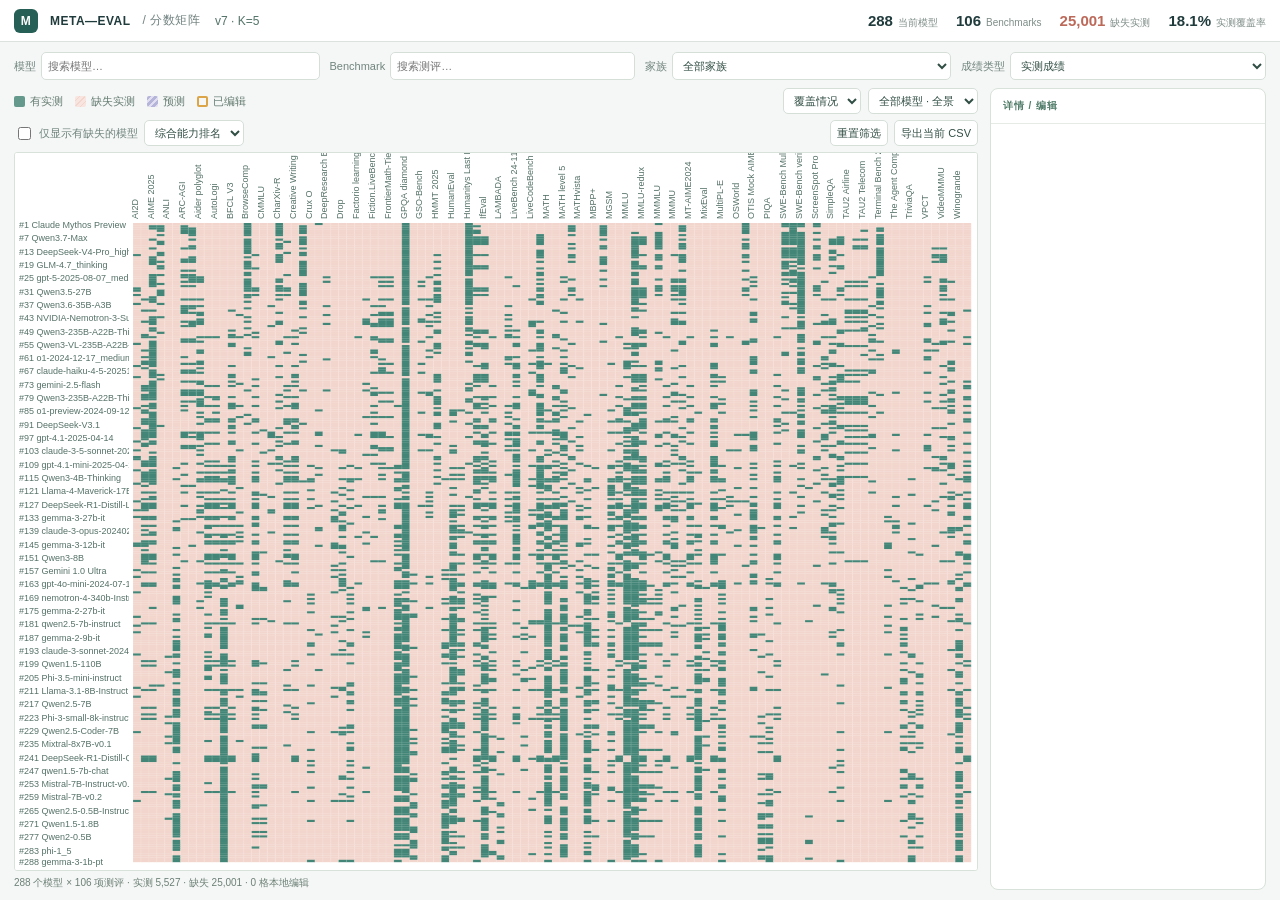
==== commit 507c1b5f: "Show full v7 score matrix with browser-local editing" ====
--- a/scores.html
+++ b/scores.html
@@ -1,54 +1,11 @@
 <!doctype html>
-<html lang="zh-CN"><head><meta charset="utf-8"><meta name="viewport" content="width=device-width,initial-scale=1"><meta name="description" content="按综合能力排名浏览模型在各 benchmark 上的实测与预测分数。"><title>Meta-Eval · 模型分数矩阵</title><style>:root{font-family:Inter,-apple-system,BlinkMacSystemFont,"Segoe UI","PingFang SC",sans-serif;color:#142b40;background:#f5f8fc;font-size:16px}*{box-sizing:border-box}body{margin:0}header{height:72px;display:flex;justify-content:space-between;align-items:center;border-bottom:1px solid #d8e1eb;padding:0 32px;background:#fff}.brand{display:flex;gap:16px;align-items:center;font-size:14px;letter-spacing:.05em}.mark{display:grid;place-items:center;background:#1558aa;color:#fff;width:32px;height:32px;font-weight:800}.divider{height:22px;border-left:1px solid #d8e1eb}.badge{font-size:13px;color:#536a82}main{padding:28px 32px;max-width:2000px;margin:auto}.intro{display:flex;justify-content:space-between;align-items:center;gap:20px;margin-bottom:24px}.eyebrow{font-size:12px;letter-spacing:.16em;color:#1558aa;font-weight:700;margin:0 0 10px}h1{font-size:32px;letter-spacing:-.04em;margin:0 0 10px}p{color:#52677d;line-height:1.65;margin:0}.stats{display:flex;gap:38px}.stat strong{display:block;font-size:30px;font-variant-numeric:tabular-nums;font-weight:650}.stat span{font-size:13px;color:#62748a}.controls{display:flex;gap:12px;flex-wrap:wrap;padding:18px;background:white;border:1px solid #d8e1eb;border-radius:8px}.controls label{flex:1;min-width:150px}label{display:flex;flex-direction:column;gap:7px;font-size:13px;color:#52677d}select,input,button{font:inherit;color:#203d59;background:#fff;border:1px solid #cad6e3;border-radius:5px;min-height:38px;padding:7px 10px;font-size:14px}input{width:100%}button{cursor:pointer}button:hover{background:#edf4fd}button:focus-visible,select:focus-visible,input:focus-visible,.table-wrap:focus-visible{outline:3px solid #3a85df;outline-offset:2px}.matrix-toolbar{display:flex;align-items:center;justify-content:space-between;gap:20px;margin-top:24px}h2{font-size:19px;margin:0 0 6px}.matrix-toolbar p{font-size:13px}.tools{display:flex;gap:8px;align-items:end}.tools label{flex-direction:row;align-items:center}.legend{display:flex;align-items:center;flex-wrap:wrap;gap:20px;font-size:13px;color:#52677d;padding:16px 0 10px}.legend>div{display:flex;gap:8px;align-items:center}.legend i{height:10px;width:130px;background:linear-gradient(to right,#eef4fc,#1b5aaf);border-radius:2px}.sample{display:inline-grid;place-items:center;background:#edf1f6;padding:0 7px;border:1px solid #dde5ee;color:#52677d}.predicted{border-style:dashed!important}.scope-note{font-size:13px;margin:0 0 12px}.table-wrap{overflow:auto;max-height:65vh;min-height:280px;background:#fff;border:1px solid #cad6e3;border-radius:7px;scrollbar-color:#a4b6ca #f0f4f9}table{border-collapse:separate;border-spacing:0;font-size:13px;table-layout:fixed}th,td{border-right:1px solid #e1e8f0;border-bottom:1px solid #e1e8f0;padding:0;height:37px}thead{position:sticky;top:0;z-index:5}thead th{background:#edf3fa;height:130px;vertical-align:bottom}thead button{width:106px;height:130px;white-space:normal;overflow-wrap:anywhere;line-height:1.35;border:0;border-radius:0;background:transparent;font-size:12px;text-align:left;padding:12px 8px}thead button:hover{background:#dae8f9}th.model-head{left:0;position:sticky;width:292px;min-width:292px;z-index:8;vertical-align:middle;padding:16px;text-align:left}th.model-head button{width:auto;height:auto;padding:8px 0;font-size:14px;font-weight:700}tbody th{left:0;position:sticky;background:#fff;z-index:2;text-align:left;min-width:292px;width:292px;padding:0 12px;font-weight:500}tbody tr:hover th{background:#edf4fd}.row-title{display:flex;gap:9px;align-items:center}.rank{color:#6b8196;font-size:12px;min-width:27px;font-variant-numeric:tabular-nums}.model-name{max-width:216px;overflow:hidden;text-overflow:ellipsis;white-space:nowrap}.rank-meta{font-size:11px;color:#76879a;margin-left:36px;margin-top:3px}tbody th{height:49px}.cell{min-width:106px;width:106px;font-variant-numeric:tabular-nums;text-align:center;cursor:pointer}.cell:focus-visible{outline:3px solid #152d47;outline-offset:-3px}.cell:hover{box-shadow:inset 0 0 0 2px #152d47}.cell .estimate{font-size:12px;margin-right:3px}.cell.is-prediction{background-image:repeating-linear-gradient(135deg,transparent,transparent 7px,#ffffff19 7px,#ffffff19 9px)}.missing{color:#8c9db0;background:#f5f7fa}.status{display:flex;justify-content:space-between;gap:15px;font-size:13px;color:#5a7189;padding:12px 0}.detail{border-left:3px solid #1b5aaf;background:#eaf2fe;padding:16px 20px;display:flex;flex-wrap:wrap;gap:10px 28px;align-items:center;font-size:14px}.detail strong{color:#143e70}.detail span{color:#4c637e}.detail .large{font-size:24px;font-variant-numeric:tabular-nums;font-weight:700}.method{margin-top:22px;font-size:14px;color:#53677e}.method summary{cursor:pointer;padding:12px 0;font-weight:600}.method div{max-width:1100px}.method p{margin:10px 0;overflow-wrap:anywhere}footer{font-size:12px;color:#7e8fa2;padding:8px 32px 25px}.empty{padding:35px;min-width:700px;color:#62748a;text-align:center}@media(max-width:800px){header{padding:0 16px}.badge{display:none}main{padding:22px 16px}.intro{align-items:start;flex-direction:column}h1{font-size:27px}.stats{gap:28px}.stat strong{font-size:25px}.matrix-toolbar{align-items:start;flex-direction:column}.tools{flex-wrap:wrap}.controls label{min-width:135px}.controls{padding:12px}.table-wrap{max-height:68vh}th.model-head,tbody th{min-width:210px;width:210px}.model-name{max-width:145px}.legend{gap:12px}.status{flex-direction:column}.brand{gap:10px}.detail{padding:14px}}
-</style></head>
-<body><header><div class="brand"><span class="mark">M</span><strong>META—EVAL</strong><span class="divider"></span><span>分数矩阵</span></div><span class="badge">研究数据快照</span></header>
-<main><div class="intro"><div><p class="eyebrow">MODEL × BENCHMARK</p><h1>模型能力，一格一分。</h1><p>按现有综合能力排名，横向看强项，纵向比差距。</p></div><div class="stats" id="stats"></div></div>
-<section class="controls" aria-label="矩阵筛选"><label>数据范围<select id="dataset"><option value="v7">v7 K=5 · 288 × 106（默认）</option><option value="latest">2026-09-01 全量 · 304 × 105</option><option value="snapshot">旧排名快照 · 303 × 104</option></select></label><label>成绩类型<select id="mode"><option value="actual">实测成绩</option><option value="filled">实测 + MIRT 补齐</option><option value="predicted">MIRT 预测成绩</option></select></label><label>模型<input id="modelSearch" type="search" placeholder="搜索模型名称"></label><label>Benchmark<input id="benchSearch" type="search" placeholder="搜索 benchmark"></label><label>家族<select id="family"><option value="">全部家族</option></select></label><label>显示模型<select id="limit"><option value="50">前 50 个</option><option value="100">前 100 个</option><option value="0">全部模型</option></select></label></section>
-<div class="matrix-toolbar"><div><h2>Model × Benchmark 分数</h2><p id="context"></p></div><div class="tools"><label>颜色<select id="color"><option value="score">分数 · 0–100</option><option value="relative">同列相对名次</option></select></label><button id="reset" type="button">重置筛选</button><button id="export" type="button">导出当前 CSV</button></div></div>
-<div class="legend"><div><span>低</span><i></i><span>高</span><span id="colorNote">0 → 100</span></div><span><b class="sample">—</b> 缺失</span><span><b class="sample predicted">≈</b> 预测</span><span>点击列名可按该项成绩排序；点击单元格查看详情。</span></div>
-<p id="scopeNote" class="scope-note"></p><div class="table-wrap" id="tableWrap" tabindex="0" aria-label="分数矩阵，可横向和纵向滚动"><table id="matrix"></table></div><div id="status" class="status" role="status" aria-live="polite"></div>
-<section id="detail" class="detail" aria-live="polite"><strong>查看一格成绩</strong><span>点击矩阵中的分数，查看完整模型名、benchmark 和成绩来源。</span></section>
-<details class="method"><summary>排名与数据口径</summary><div><p><strong>默认 v7 能力排名：</strong>使用 capability-structure-validation-v7 的 K=5 运行。直接对模型五维原始潜在能力取算术平均：score = (θ₁ + θ₂ + θ₃ + θ₄ + θ₅) / 5，从高到低排名，保留负值。它不是 benchmark 原始成绩平均值，也不是 L2 范数或标签百分位；精确同分并列。筛选不会重算全局排名。</p><p><strong>旧排名快照：</strong>保留旧网页的 rank_points_total，可在数据范围中切换。该口径以 MIRT 补齐 303 × 104 矩阵，再汇总每个 benchmark 的名次积分。</p><p><strong>成绩：</strong>项目中的 performance × 100，是统一到 0–1 后的分数，并不保证每个 benchmark 都是准确率。同一模型同一 benchmark 有多条记录时取最大值，与原网页一致。不同 benchmark 的难度和测量口径不同，颜色相同不代表同等能力。</p><p><strong>预测：</strong>v7 使用 σ(softplus(scale) × (entmax₁.₂(mask) · θ) − diff)。旧快照使用其对应 MIRT 公式。≈ 表示模型估计，不是实测；预测视图包括已测项目的模型拟合值，不能当作独立测试表现。默认实测视图用 — 保留缺失，0 分仍显示为 0.0。</p><p><strong>2026-09-01 全量数据：</strong>来自 2026-09-01 的完整矩阵，304 个模型、105 个 benchmark、5,240 个实测单元格；仍沿用原来的 303 模型排名。Qwen3-1.7B-Base 暂无排名；新增 OSWorld verified 不参与原排名。该范围只展示实测数据。</p><p id="provenance"></p></div></details>
-</main><footer>Meta-Eval / 分数与排名探索</footer><script id="sourceData" type="application/json">{"v7":{"models":[{"name":"Claude Mythos Preview","family":"Claude","rank":1,"points":1.833451795578003},{"name":"claude-opus-4-8_adaptive_max","family":"Claude","rank":2,"points":1.6673149824142457},{"name":"gpt-5.5_xhigh","family":"GPT","rank":3,"points":1.6580749988555907},{"name":"gpt-5.4-2026-03-05_xhigh","family":"GPT","rank":4,"points":1.5886417627334595},{"name":"claude-opus-4-7_adaptive_max","family":"Claude","rank":5,"points":1.5834023475646972},{"name":"gemini-3.1-pro-preview_high","family":"Gemini","rank":6,"points":1.5424497246742248},{"name":"Qwen3.7-Max","family":"Qwen","rank":7,"points":1.509180474281311},{"name":"claude-opus-4-6_adaptive_max","family":"Claude","rank":8,"points":1.4914974451065064},{"name":"DeepSeek-V4-Pro_max","family":"DeepSeek","rank":9,"points":1.4644091129302979},{"name":"kimi-k2.6_thinking","family":"Kimi","rank":10,"points":1.4213479280471801},{"name":"claude-sonnet-4-6_adaptive_max","family":"Claude","rank":11,"points":1.411728811264038},{"name":"gpt-5.2_xhigh","family":"GPT","rank":12,"points":1.3872544288635253},{"name":"DeepSeek-V4-Pro_high","family":"DeepSeek","rank":13,"points":1.385867190361023},{"name":"DeepSeek-V4-Flash_max","family":"DeepSeek","rank":14,"points":1.3537440836429595},{"name":"Qwen3.6-Plus","family":"Qwen","rank":15,"points":1.334423303604126},{"name":"gemini-3-pro-preview_high","family":"Gemini","rank":16,"points":1.313579761981964},{"name":"gemini-3-flash-preview_high","family":"Gemini","rank":17,"points":1.3066588759422302},{"name":"Kimi-K2.5_thinking","family":"Kimi","rank":18,"points":1.2915367126464843},{"name":"GLM-4.7_thinking","family":"GLM","rank":19,"points":1.2516143798828125},{"name":"GLM-5.1_thinking","family":"GLM","rank":20,"points":1.229580807685852},{"name":"Qwen3.5-397B-A17B","family":"Qwen","rank":21,"points":1.226837420463562},{"name":"gpt-5.4-mini-2026-03-17_xhigh","family":"GPT","rank":22,"points":1.2222815990447997},{"name":"DeepSeek-V4-Flash_high","family":"DeepSeek","rank":23,"points":1.2034165740013123},{"name":"DeepSeek-V3.2_thinking","family":"DeepSeek","rank":24,"points":1.1730909466743469},{"name":"gpt-5-2025-08-07_medium","family":"GPT","rank":25,"points":1.1715470671653747},{"name":"claude-opus-4-5-20251101_64K_high","family":"Claude","rank":26,"points":1.1693418979644776},{"name":"gpt-5-2025-08-07_high","family":"GPT","rank":27,"points":1.162434720993042},{"name":"Step-3.5-Flash","family":"Others","rank":28,"points":1.1523669004440307},{"name":"gpt-5.1_high","family":"GPT","rank":29,"points":1.1452696442604064},{"name":"Qwen3.5-122B-A10B","family":"Qwen","rank":30,"points":1.1404856324195862},{"name":"Qwen3.5-27B","family":"Qwen","rank":31,"points":1.0974072337150573},{"name":"Qwen3.6-27B","family":"Qwen","rank":32,"points":1.0862700641155243},{"name":"Qwen3.5-35B-A3B","family":"Qwen","rank":33,"points":1.0846500873565674},{"name":"kimi-k2-thinking","family":"Kimi","rank":34,"points":1.07980075776577},{"name":"o3-2025-04-16_high","family":"GPT","rank":35,"points":1.0254072785377502},{"name":"MiMo-V2-Flash","family":"Others","rank":36,"points":1.0121928334236145},{"name":"Qwen3.6-35B-A3B","family":"Qwen","rank":37,"points":1.006172388792038},{"name":"o3-2025-04-16_medium","family":"GPT","rank":38,"points":0.9997597575187683},{"name":"MiniMax-M2.5","family":"Others","rank":39,"points":0.9946955025196076},{"name":"LongCat-Flash-Thinking","family":"Others","rank":40,"points":0.9898521304130554},{"name":"gpt-5-mini-2025-08-07_high","family":"GPT","rank":41,"points":0.985876989364624},{"name":"grok-4-0709","family":"Others","rank":42,"points":0.9679293811321259},{"name":"NVIDIA-Nemotron-3-Super-120B-A12B-BF16","family":"Others","rank":43,"points":0.9589460849761963},{"name":"gemini-2.5-pro","family":"Gemini","rank":44,"points":0.9415319383144378},{"name":"o4-mini-2025-04-16_high","family":"GPT","rank":45,"points":0.912253737449646},{"name":"gemini-2.5-pro-preview-06-05","family":"Gemini","rank":46,"points":0.894501554965973},{"name":"o4-mini-2025-04-16_medium","family":"GPT","rank":47,"points":0.8857548594474792},{"name":"MiniMax-M2.1","family":"Others","rank":48,"points":0.8756530284881592},{"name":"Qwen3-235B-A22B-Thinking-2507","family":"Qwen","rank":49,"points":0.8732876896858215},{"name":"Qwen3.5-9B","family":"Qwen","rank":50,"points":0.8582688987255096},{"name":"glm-4.5","family":"GLM","rank":51,"points":0.8521827578544616},{"name":"gemini-2.5-pro-exp-03-25","family":"Gemini","rank":52,"points":0.8495701074600219},{"name":"gpt-5-mini-2025-08-07_medium","family":"GPT","rank":53,"points":0.8459211707115173},{"name":"claude-sonnet-4-5-20250929","family":"Claude","rank":54,"points":0.8124959468841553},{"name":"Qwen3-VL-235B-A22B-Thinking","family":"Qwen","rank":55,"points":0.804031252861023},{"name":"Qwen3-Next-80B-A3B-Thinking","family":"Qwen","rank":56,"points":0.7926868736743927},{"name":"Sarvam-105B","family":"Others","rank":57,"points":0.7908608704805374},{"name":"gemini-2.5-pro-preview-05-06","family":"Gemini","rank":58,"points":0.7867354318499565},{"name":"DeepSeek-V3.2-Exp","family":"DeepSeek","rank":59,"points":0.7738456424325705},{"name":"MiniMax-M2","family":"Others","rank":60,"points":0.7559992969036102},{"name":"o1-2024-12-17_medium","family":"GPT","rank":61,"points":0.7549081712961196},{"name":"claude-opus-4-1-20250805","family":"Claude","rank":62,"points":0.7544142469763756},{"name":"gpt-oss-120b_high","family":"GPT","rank":63,"points":0.7359610825777054},{"name":"o3-mini-2025-01-31_high","family":"GPT","rank":64,"points":0.7321971982717514},{"name":"Qwen3-VL-32B-Thinking","family":"Qwen","rank":65,"points":0.7251837432384491},{"name":"o1-2024-12-17_high","family":"GPT","rank":66,"points":0.7234356373548507},{"name":"claude-haiku-4-5-20251001","family":"Claude","rank":67,"points":0.711756881326437},{"name":"claude-opus-4-20250514","family":"Claude","rank":68,"points":0.7088994085788727},{"name":"Qwen3-30B-A3B-Thinking-2507","family":"Qwen","rank":69,"points":0.6895512461662292},{"name":"Qwen3-VL-235B-A22B-Instruct","family":"Qwen","rank":70,"points":0.6736852824687958},{"name":"Qwen3.5-4B","family":"Qwen","rank":71,"points":0.6597191125154496},{"name":"Qwen3-235B-A22B-Instruct-2507","family":"Qwen","rank":72,"points":0.6591136693954468},{"name":"gemini-2.5-flash","family":"Gemini","rank":73,"points":0.6571264505386353},{"name":"Qwen3-32B-Thinking","family":"Qwen","rank":74,"points":0.6558193027973175},{"name":"MiniMax-M1-80k","family":"Others","rank":75,"points":0.646527099609375},{"name":"DeepSeek-R1-0528","family":"DeepSeek","rank":76,"points":0.6364669442176819},{"name":"claude-sonnet-4-20250514","family":"Claude","rank":77,"points":0.6318940699100495},{"name":"gemini-2.5-flash-preview-05-20","family":"Gemini","rank":78,"points":0.6309924632310867},{"name":"Qwen3-235B-A22B-Thinking","family":"Qwen","rank":79,"points":0.6176280690357089},{"name":"Kimi-K2-Instruct-0905","family":"Kimi","rank":80,"points":0.6074115037918091},{"name":"gpt-5-nano-2025-08-07_high","family":"GPT","rank":81,"points":0.6043935611844062},{"name":"Qwen3-Next-80B-A3B-Instruct","family":"Qwen","rank":82,"points":0.6042369505390525},{"name":"DeepSeek-R1","family":"DeepSeek","rank":83,"points":0.5998130679130554},{"name":"Qwen3-VL-30B-A3B-Thinking","family":"Qwen","rank":84,"points":0.5989066362380981},{"name":"o1-preview-2024-09-12","family":"GPT","rank":85,"points":0.5875743689015508},{"name":"Kimi-K2-Instruct","family":"Kimi","rank":86,"points":0.5864612013101578},{"name":"Sarvam-30B","family":"Others","rank":87,"points":0.5856789380311966},{"name":"grok-3-beta","family":"Others","rank":88,"points":0.5648532822728157},{"name":"Qwen3-14B-Thinking","family":"Qwen","rank":89,"points":0.5534304231405258},{"name":"o1-2024-12-17","family":"GPT","rank":90,"points":0.5427965134382248},{"name":"DeepSeek-V3.1","family":"DeepSeek","rank":91,"points":0.5370452046394348},{"name":"Qwen3-4B-Thinking-2507","family":"Qwen","rank":92,"points":0.5321537673473358},{"name":"Qwen3-VL-8B-Thinking","family":"Qwen","rank":93,"points":0.529242818057537},{"name":"LongCat-Flash-Lite","family":"Others","rank":94,"points":0.5268209606409073},{"name":"o3-mini-2025-01-31_medium","family":"GPT","rank":95,"points":0.5254876732826232},{"name":"claude-3-7-sonnet-20250219","family":"Claude","rank":96,"points":0.5170945733785629},{"name":"gpt-4.1-2025-04-14","family":"GPT","rank":97,"points":0.497404034784995},{"name":"DeepSeek-V3-0324","family":"DeepSeek","rank":98,"points":0.49694252014160156},{"name":"Qwen3-VL-32B-Instruct","family":"Qwen","rank":99,"points":0.48539323806762696},{"name":"Qwen3-30B-A3B-Thinking","family":"Qwen","rank":100,"points":0.47435796856880186},{"name":"gpt-4.5-preview-2025-02-27","family":"GPT","rank":101,"points":0.4689835697412491},{"name":"gpt-5-nano-2025-08-07_medium","family":"GPT","rank":102,"points":0.45540974140167234},{"name":"claude-3-5-sonnet-20241022","family":"Claude","rank":103,"points":0.44569983929395673},{"name":"LongCat-Flash-Chat","family":"Others","rank":104,"points":0.4345903813838959},{"name":"gemini-2.0-pro-exp-02-05","family":"Gemini","rank":105,"points":0.4300663977861404},{"name":"Qwen3-VL-30B-A3B-Instruct","family":"Qwen","rank":106,"points":0.42877282202243805},{"name":"Qwen3-VL-4B-Thinking","family":"Qwen","rank":107,"points":0.4086373065598309},{"name":"Qwen3-8B-Thinking","family":"Qwen","rank":108,"points":0.40428912341594697},{"name":"gpt-4.1-mini-2025-04-14","family":"GPT","rank":109,"points":0.38895352780818937},{"name":"Qwen3-235B-A22B","family":"Qwen","rank":110,"points":0.3777990907430649},{"name":"claude-3-5-sonnet-20240620","family":"Claude","rank":111,"points":0.3327724847942591},{"name":"Qwen3-VL-8B-Instruct","family":"Qwen","rank":112,"points":0.31576561778783796},{"name":"QwQ-32B","family":"Others","rank":113,"points":0.28589509427547455},{"name":"o1-mini-2024-09-12_medium","family":"GPT","rank":114,"points":0.27745398264378307},{"name":"Qwen3-4B-Thinking","family":"Qwen","rank":115,"points":0.27322439551353456},{"name":"DeepSeek-V3","family":"DeepSeek","rank":116,"points":0.25212605595588683},{"name":"Qwen3-32B","family":"Qwen","rank":117,"points":0.24640898108482362},{"name":"Qwen3-VL-4B-Instruct","family":"Qwen","rank":118,"points":0.2406726896762848},{"name":"o3-mini-2025-01-31_low","family":"GPT","rank":119,"points":0.23974914252758026},{"name":"gpt-4o-2024-05-13","family":"GPT","rank":120,"points":0.23009104132652283},{"name":"Llama-4-Maverick-17B-128E","family":"Llama","rank":121,"points":0.21927568614482879},{"name":"Llama-4-Maverick-17B-128E-Instruct","family":"Llama","rank":122,"points":0.2162006452679634},{"name":"DeepSeek-V4-Pro-Base","family":"DeepSeek","rank":123,"points":0.20209375023841858},{"name":"gemini-2.0-flash-001","family":"Gemini","rank":124,"points":0.18816735744476318},{"name":"Qwen3-30B-A3B","family":"Qwen","rank":125,"points":0.17009067237377168},{"name":"Qwen2.5-VL-72B-Instruct","family":"Qwen","rank":126,"points":0.16565989851951599},{"name":"DeepSeek-R1-Distill-Llama-70B","family":"DeepSeek","rank":127,"points":0.14772632867097854},{"name":"gpt-4o-2024-11-20","family":"GPT","rank":128,"points":0.1430441915988922},{"name":"Qwen3-14B","family":"Qwen","rank":129,"points":0.11681765764951706},{"name":"gpt-4o-2024-08-06","family":"GPT","rank":130,"points":0.11104089319705963},{"name":"claude-3-5-haiku-20241022","family":"Claude","rank":131,"points":0.10685659199953079},{"name":"gpt-4-turbo-2024-04-09","family":"GPT","rank":132,"points":0.10154893100261689},{"name":"gemma-3-27b-it","family":"Others","rank":133,"points":0.07531755864620208},{"name":"Llama-4-Scout-17B-16E-Instruct","family":"Llama","rank":134,"points":0.07107465118169784},{"name":"amazon.nova-pro-v1:0","family":"Others","rank":135,"points":0.061199317872524264},{"name":"Kimi-K2-Base","family":"Kimi","rank":136,"points":0.05916374921798706},{"name":"qwen2.5-72b-instruct","family":"Qwen","rank":137,"points":0.05563018023967743},{"name":"Llama-3.1-405B-Instruct","family":"Llama","rank":138,"points":0.05088768750429153},{"name":"claude-3-opus-20240229","family":"Claude","rank":139,"points":0.045309484004974365},{"name":"gemini-1.5-pro-002","family":"Gemini","rank":140,"points":0.02427940657362342},{"name":"DeepSeek-R1-Distill-Qwen-14B","family":"Qwen","rank":141,"points":0.015401715040206909},{"name":"Llama-3.3-70B-Instruct","family":"Llama","rank":142,"points":0.006226333416998386},{"name":"mistral-small-2503","family":"Others","rank":143,"points":0.003888159990310669},{"name":"DeepSeek-R1-Distill-Qwen-32B","family":"Qwen","rank":144,"points":-0.03350124955177307},{"name":"gemma-3-12b-it","family":"Others","rank":145,"points":-0.03596181028988212},{"name":"gemini-1.5-pro-001","family":"Gemini","rank":146,"points":-0.03649637065827847},{"name":"amazon.nova-lite-v1:0","family":"Others","rank":147,"points":-0.03789264149963856},{"name":"QwQ-32B-Preview","family":"Others","rank":148,"points":-0.0469979040324688},{"name":"DeepSeek-V4-Flash-Base","family":"DeepSeek","rank":149,"points":-0.049094772338867186},{"name":"qwen2.5-32b-instruct","family":"Qwen","rank":150,"points":-0.052496114373207094},{"name":"Qwen3-8B","family":"Qwen","rank":151,"points":-0.05517536997795105},{"name":"Qwen3-1.7B-Thinking","family":"Qwen","rank":152,"points":-0.05555830262601376},{"name":"gpt-4.1-nano-2025-04-14","family":"GPT","rank":153,"points":-0.05583272725343704},{"name":"phi-4","family":"Others","rank":154,"points":-0.07107628770172596},{"name":"Qwen2.5-VL-32B-Instruct","family":"Qwen","rank":155,"points":-0.07406996786594391},{"name":"gpt-4-0125-preview","family":"GPT","rank":156,"points":-0.08117556422948838},{"name":"Gemini 1.0 Ultra","family":"Gemini","rank":157,"points":-0.09129727482795716},{"name":"Qwen3-4B","family":"Qwen","rank":158,"points":-0.11299391984939575},{"name":"gpt-4-0314","family":"GPT","rank":159,"points":-0.1213281512260437},{"name":"Llama-3.2-90B-Vision-Instruct","family":"Llama","rank":160,"points":-0.1272874154150486},{"name":"Llama-3.1-405B","family":"Llama","rank":161,"points":-0.12998529374599457},{"name":"Llama-3.1-70B-Instruct","family":"Llama","rank":162,"points":-0.13184135854244233},{"name":"gpt-4o-mini-2024-07-18","family":"GPT","rank":163,"points":-0.1555675271898508},{"name":"qwen2.5-14b-instruct","family":"Qwen","rank":164,"points":-0.15573309361934662},{"name":"qwen2-72b-instruct","family":"Qwen","rank":165,"points":-0.17076694071292878},{"name":"DeepSeek-V3.2-Base","family":"DeepSeek","rank":166,"points":-0.17612494230270387},{"name":"mistral-small-2506","family":"Others","rank":167,"points":-0.18168401420116426},{"name":"Qwen3-8B-Base","family":"Qwen","rank":168,"points":-0.19959757374599577},{"name":"nemotron-4-340b-Instruct","family":"Others","rank":169,"points":-0.20152659416198732},{"name":"Qwen2.5-72B","family":"Qwen","rank":170,"points":-0.2052431095391512},{"name":"Qwen2.5-Coder-32B-Instruct","family":"Qwen","rank":171,"points":-0.21942706704139708},{"name":"Qwen2.5-Plus","family":"Qwen","rank":172,"points":-0.2558917112648487},{"name":"Qwen2-VL-72B-Instruct","family":"Qwen","rank":173,"points":-0.2660519972443581},{"name":"gemini-1.5-flash-002","family":"Gemini","rank":174,"points":-0.2804745972156525},{"name":"gemma-2-27b-it","family":"Others","rank":175,"points":-0.28691405765712263},{"name":"Llama-4-Scout-17B-16E","family":"Llama","rank":176,"points":-0.29456438645720484},{"name":"Phi-3.5-MoE-instruct","family":"Others","rank":177,"points":-0.2955268554389477},{"name":"gemini-1.5-flash-001","family":"Gemini","rank":178,"points":-0.2959258109331131},{"name":"Qwen2-72B","family":"Qwen","rank":179,"points":-0.29762549996376036},{"name":"claude-3-haiku-20240307","family":"Claude","rank":180,"points":-0.3068635731935501},{"name":"qwen2.5-7b-instruct","family":"Qwen","rank":181,"points":-0.3161657739430666},{"name":"Qwen2.5-Omni-7B","family":"Qwen","rank":182,"points":-0.3175041824579239},{"name":"qwen1.5-110b-chat","family":"Qwen","rank":183,"points":-0.3345296323299408},{"name":"Qwen2.5-32B","family":"Qwen","rank":184,"points":-0.3702684611082077},{"name":"gemma-3-4b-it","family":"Others","rank":185,"points":-0.37643992304801943},{"name":"Meta-Llama-3-70B-Instruct","family":"Llama","rank":186,"points":-0.38672646395862104},{"name":"gemma-2-9b-it","family":"Others","rank":187,"points":-0.3879119634628296},{"name":"qwen2-57b-a14b-instruct","family":"Qwen","rank":188,"points":-0.39114718735218046},{"name":"Llama-3.1-70B","family":"Llama","rank":189,"points":-0.40824846252799035},{"name":"Qwen2.5-Turbo","family":"Qwen","rank":190,"points":-0.41461229473352434},{"name":"Qwen2.5-14B","family":"Qwen","rank":191,"points":-0.4164999157190323},{"name":"Qwen2.5-Coder-32B","family":"Qwen","rank":192,"points":-0.41759557368932293},{"name":"claude-3-sonnet-20240229","family":"Claude","rank":193,"points":-0.4184038653969765},{"name":"qwen1.5-72b-chat","family":"Qwen","rank":194,"points":-0.4238225743174553},{"name":"gemma-3-27b-pt","family":"Others","rank":195,"points":-0.4286303102970123},{"name":"Phi-3-medium-128k-instruct","family":"Others","rank":196,"points":-0.43355646133422854},{"name":"Yi-1.5-34B-Chat","family":"Others","rank":197,"points":-0.44551661163568496},{"name":"Qwen3-1.7B","family":"Qwen","rank":198,"points":-0.4491638943552971},{"name":"Qwen1.5-110B","family":"Qwen","rank":199,"points":-0.45843413919210435},{"name":"DeepSeek-R1-Distill-Llama-8B","family":"DeepSeek","rank":200,"points":-0.4749038189649582},{"name":"Qwen2-57BA14B-Instruct","family":"Qwen","rank":201,"points":-0.48013578057289125},{"name":"Mixtral-8x22B-Instruct-v0.1","family":"Others","rank":202,"points":-0.4807299107313156},{"name":"gpt-3.5-turbo-1106","family":"GPT","rank":203,"points":-0.48755640983581544},{"name":"c4ai-command-r-plus-08-2024","family":"Others","rank":204,"points":-0.5125675290822983},{"name":"Phi-3.5-mini-instruct","family":"Others","rank":205,"points":-0.5141830146312714},{"name":"qwen2-7b-instruct","family":"Qwen","rank":206,"points":-0.5146908983588219},{"name":"qwen1.5-32b-chat","family":"Qwen","rank":207,"points":-0.5273304343223572},{"name":"Yi-1.5-34B","family":"Others","rank":208,"points":-0.5273810595273971},{"name":"Qwen3-4B-Base","family":"Qwen","rank":209,"points":-0.5289001062512397},{"name":"gemini-1.0-pro-001","family":"Gemini","rank":210,"points":-0.529364713281393},{"name":"Llama-3.1-8B-Instruct","family":"Llama","rank":211,"points":-0.5299175918102265},{"name":"Qwen2-57B-A14B","family":"Qwen","rank":212,"points":-0.5307363361120224},{"name":"Qwen1.5-72B","family":"Qwen","rank":213,"points":-0.550484836101532},{"name":"Llama-3.2-11B-Vision-Instruct","family":"Llama","rank":214,"points":-0.5567271752981469},{"name":"Qwen2.5-Coder-14B","family":"Qwen","rank":215,"points":-0.5585253715515137},{"name":"qwen1.5-32B","family":"Qwen","rank":216,"points":-0.5624768123030662},{"name":"Qwen2.5-7B","family":"Qwen","rank":217,"points":-0.5683392152190209},{"name":"Qwen2.5-Coder-7B-Instruct","family":"Qwen","rank":218,"points":-0.593113362789154},{"name":"Qwen3-0.6B-Thinking","family":"Qwen","rank":219,"points":-0.607023561000824},{"name":"Qwen2-7B","family":"Qwen","rank":220,"points":-0.6137201562523842},{"name":"Ministral-8B-Instruct-2410","family":"Others","rank":221,"points":-0.6234049528837204},{"name":"Phi-4-mini-instruct","family":"Others","rank":222,"points":-0.6266593664884568},{"name":"Phi-3-small-8k-instruct","family":"Others","rank":223,"points":-0.6471951752901077},{"name":"Qwen2.5-3B-Instruct","family":"Qwen","rank":224,"points":-0.6692784309387207},{"name":"Yi-1.5-9B-Chat","family":"Others","rank":225,"points":-0.670820438861847},{"name":"Phi-3-mini-4k-instruct","family":"Others","rank":226,"points":-0.681871953047812},{"name":"Meta-Llama-3-70B","family":"Llama","rank":227,"points":-0.6986524641513825},{"name":"Mixtral-8x22B-v0.1","family":"Others","rank":228,"points":-0.7012235879898071},{"name":"Qwen2.5-Coder-7B","family":"Qwen","rank":229,"points":-0.7057151585817337},{"name":"gemma-3-12b-pt","family":"Others","rank":230,"points":-0.7206401765346527},{"name":"gpt-3.5-turbo-0125","family":"GPT","rank":231,"points":-0.7244957149028778},{"name":"Meta-Llama-3-8B-Instruct","family":"Llama","rank":232,"points":-0.7279022887349129},{"name":"StableBeluga2","family":"Others","rank":233,"points":-0.7486369356513023},{"name":"Llama-3.2-3B-Instruct","family":"Llama","rank":234,"points":-0.7495913207530975},{"name":"Mixtral-8x7B-v0.1","family":"Others","rank":235,"points":-0.7664057046175003},{"name":"Mixtral-8x7B-Instruct-v0.1","family":"Others","rank":236,"points":-0.7675825476646423},{"name":"Qwen1.5-7B","family":"Qwen","rank":237,"points":-0.8340591847896576},{"name":"Qwen2.5-3B","family":"Qwen","rank":238,"points":-0.8387661218643189},{"name":"Llama-2-70b-hf ","family":"Llama","rank":239,"points":-0.8515670299530029},{"name":"Yi-34B","family":"Others","rank":240,"points":-0.8540091056376695},{"name":"DeepSeek-R1-Distill-Qwen-1.5B","family":"Qwen","rank":241,"points":-0.8689801171422005},{"name":"Qwen2.5-1.5B-Instruct","family":"Qwen","rank":242,"points":-0.9095099903643131},{"name":"Qwen3-0.6B","family":"Qwen","rank":243,"points":-0.9125266328454018},{"name":"Yi-9B","family":"Others","rank":244,"points":-0.9357820451259613},{"name":"Qwen3-1.7B-Base","family":"Qwen","rank":245,"points":-0.9538890361785889},{"name":"gemma-2-2b-it","family":"Others","rank":246,"points":-1.0199088633060456},{"name":"qwen1.5-7b-chat","family":"Qwen","rank":247,"points":-1.0295344114303588},{"name":"Qwen2.5-1.5B","family":"Qwen","rank":248,"points":-1.0320021510124207},{"name":"LLaMA-65B","family":"Llama","rank":249,"points":-1.0523456037044525},{"name":"Llama-3.1-8B","family":"Llama","rank":250,"points":-1.0560856938362122},{"name":"gemma-7b","family":"Others","rank":251,"points":-1.066062343120575},{"name":"starcoder2-15b","family":"Others","rank":252,"points":-1.0801648139953612},{"name":"Mistral-7B-Instruct-v0.3","family":"Others","rank":253,"points":-1.0931171953678132},{"name":"Qwen2-1.5B","family":"Qwen","rank":254,"points":-1.1061750769615173},{"name":"Meta-Llama-3-8B","family":"Llama","rank":255,"points":-1.107805210351944},{"name":"Mistral-7B-Instruct-v0.1","family":"Others","rank":256,"points":-1.111151671409607},{"name":"gemma-3-1b-it","family":"Others","rank":257,"points":-1.1328172445297242},{"name":"Mistral-7B-v0.1","family":"Others","rank":258,"points":-1.1345739141106606},{"name":"Mistral-7B-v0.2","family":"Others","rank":259,"points":-1.1410221934318543},{"name":"Qwen2-1.5B-Instruct","family":"Qwen","rank":260,"points":-1.160197651386261},{"name":"gemma-3-4b-pt","family":"Others","rank":261,"points":-1.1768020987510681},{"name":"LLaMA-33B","family":"Llama","rank":262,"points":-1.186204743385315},{"name":"Baichuan-2-13B-Base","family":"Others","rank":263,"points":-1.2542698442935944},{"name":"Yi-6B","family":"Others","rank":264,"points":-1.2674750804901123},{"name":"Qwen2.5-0.5B-Instruct","family":"Qwen","rank":265,"points":-1.3001664280891418},{"name":"Qwen1.5-1.8B-Chat","family":"Qwen","rank":266,"points":-1.3512307167053224},{"name":"falcon-40b","family":"Others","rank":267,"points":-1.3540932416915894},{"name":"Llama-2-13b","family":"Llama","rank":268,"points":-1.3612771391868592},{"name":"phi-2","family":"Others","rank":269,"points":-1.3697449743747712},{"name":"Qwen2.5-0.5B","family":"Qwen","rank":270,"points":-1.4091160655021668},{"name":"Qwen1.5-1.8B","family":"Qwen","rank":271,"points":-1.415608525276184},{"name":"RedPajama-INCITE-7B-Base","family":"Others","rank":272,"points":-1.4541072845458984},{"name":"falcon-7b","family":"Others","rank":273,"points":-1.4633509397506714},{"name":"starcoder2-7b","family":"Others","rank":274,"points":-1.466950809955597},{"name":"Baichuan-2-7B-Base","family":"Others","rank":275,"points":-1.489835751056671},{"name":"dolly-v2-12b","family":"Others","rank":276,"points":-1.5219681203365325},{"name":"Qwen2-0.5B","family":"Qwen","rank":277,"points":-1.5376593589782714},{"name":"gpt-neo-2.7B","family":"GPT","rank":278,"points":-1.5391640186309814},{"name":"LLaMA-13B","family":"Llama","rank":279,"points":-1.5519118785858155},{"name":"Llama-2-7b","family":"Llama","rank":280,"points":-1.6062555313110352},{"name":"starcoder2-3b","family":"Others","rank":281,"points":-1.6136706352233887},{"name":"gemma-2b","family":"Others","rank":282,"points":-1.649029278755188},{"name":"phi-1_5","family":"Others","rank":283,"points":-1.6984739303588867},{"name":"Qwen1.5-0.5B-Chat","family":"Qwen","rank":284,"points":-1.723916220664978},{"name":"Qwen2-0.5B-Instruct","family":"Qwen","rank":285,"points":-1.7354985117912292},{"name":"mpt-7b","family":"Others","rank":286,"points":-1.7467490196228028},{"name":"LLaMA-7B","family":"Llama","rank":287,"points":-1.7730955362319947},{"name":"gemma-3-1b-pt","family":"Others","rank":288,"points":-2.2251019954681395}],"benchmarks":[{"name":"AI2D","tags":["Verbal-Language","Logical-Control","Search-Load","Abstraction-Learning","Format-Familiarity","Quantitative-Formal","Math","Commonsense","Science","Visual"]},{"name":"AIME 2024","tags":["Verbal-Language","Logical-Control","Search-Load","Abstraction-Learning","Quantitative-Formal"]},{"name":"AIME 2025","tags":["Verbal-Language","Logical-Control","Search-Load","Abstraction-Learning","Quantitative-Formal"]},{"name":"AIME 2026","tags":["Verbal-Language","Logical-Control","Search-Load","Abstraction-Learning","Format-Familiarity","Quantitative-Formal","Math"]},{"name":"ANLI","tags":["Verbal-Language","Logical-Control","Search-Load","Abstraction-Learning","Quantitative-Formal","Multilingual_v1.1","Social-Mind"]},{"name":"ARC AI2","tags":["Verbal-Language","Logical-Control","Search-Load","Abstraction-Learning","Format-Familiarity","Quantitative-Formal","Math","Commonsense","Science","Social-Humanities","Social-Mind","Safety"]},{"name":"ARC-AGI","tags":[]},{"name":"ARC-AGI 2","tags":[]},{"name":"Aider polyglot","tags":["Verbal-Language","Logical-Control","Search-Load","Abstraction-Learning","Format-Familiarity","Quantitative-Formal","Math","Instruction-Constrained","Commonsense","Science","Computer_Science","Social-Humanities","Coding_v1.1","Game-Environment"]},{"name":"Arena-Hard","tags":[]},{"name":"AutoLogi","tags":["Verbal-Language","Logical-Control","Search-Load","Abstraction-Learning","Format-Familiarity","Quantitative-Formal","Math","Instruction-Constrained","Commonsense","Multilingual_v1.1"]},{"name":"BBH","tags":["Verbal-Language","Logical-Control","Search-Load","Abstraction-Learning","Format-Familiarity","Quantitative-Formal","Math","Instruction-Constrained","Commonsense","Computer_Science","Social-Humanities","Coding_v1.1","Multilingual_v1.1","Social-Mind"]},{"name":"BFCL V3","tags":["Verbal-Language","Logical-Control","Search-Load","Abstraction-Learning","Format-Familiarity","Quantitative-Formal","Math","Instruction-Constrained","Commonsense","Science","Computer_Science","Social-Humanities","Coding_v1.1","Multilingual_v1.1","Safety","Game-Environment"]},{"name":"Balrog","tags":[]},{"name":"BrowseComp","tags":["Verbal-Language","Logical-Control","Search-Load","Abstraction-Learning","Format-Familiarity","Quantitative-Formal","Math","Instruction-Constrained","Commonsense","Science","Social-Humanities","Multilingual_v1.1","Social-Mind","Game-Environment"]},{"name":"C-EVAL","tags":["Verbal-Language","Logical-Control","Search-Load","Abstraction-Learning","Format-Familiarity","Quantitative-Formal","Math","Commonsense","Science","Computer_Science","Social-Humanities","Coding_v1.1","Multilingual_v1.1","Social-Mind"]},{"name":"CMMLU","tags":["Verbal-Language","Logical-Control","Search-Load","Abstraction-Learning","Format-Familiarity","Quantitative-Formal","Math","Commonsense","Science","Computer_Science","Social-Humanities","Multilingual_v1.1","Social-Mind","Safety"]},{"name":"CadEval","tags":[]},{"name":"CharXiv-R","tags":["Verbal-Language","Logical-Control","Search-Load","Abstraction-Learning","Format-Familiarity","Quantitative-Formal","Math","Instruction-Constrained","Science","Computer_Science","Visual"]},{"name":"CodeForces","tags":["Verbal-Language","Logical-Control","Search-Load","Abstraction-Learning","Format-Familiarity","Quantitative-Formal","Math","Instruction-Constrained","Science","Computer_Science","Coding_v1.1"]},{"name":"Creative Writing v3","tags":["Verbal-Language","Logical-Control","Search-Load","Abstraction-Learning","Format-Familiarity","Instruction-Constrained","Commonsense","Science","Social-Humanities","Multilingual_v1.1","Social-Mind"]},{"name":"CritPT","tags":[]},{"name":"Crux O","tags":["Verbal-Language","Logical-Control","Search-Load","Abstraction-Learning","Format-Familiarity","Quantitative-Formal","Math","Instruction-Constrained","Computer_Science","Coding_v1.1","Game-Environment"]},{"name":"Cybench","tags":["Verbal-Language","Logical-Control","Search-Load","Abstraction-Learning","Format-Familiarity","Quantitative-Formal","Math","Instruction-Constrained","Computer_Science","Coding_v1.1","Safety","Game-Environment"]},{"name":"DeepResearch Bench","tags":["Verbal-Language","Logical-Control","Search-Load","Abstraction-Learning","Format-Familiarity","Quantitative-Formal","Math","Instruction-Constrained","Commonsense","Science","Computer_Science","Social-Humanities","Coding_v1.1","Multilingual_v1.1","Social-Mind","Game-Environment"]},{"name":"DocVQA","tags":["Verbal-Language","Logical-Control","Search-Load","Abstraction-Learning","Format-Familiarity","Quantitative-Formal","Math","Commonsense","Science","Social-Humanities","Multilingual_v1.1","Visual"]},{"name":"Drop","tags":["Verbal-Language","Logical-Control","Search-Load","Abstraction-Learning","Format-Familiarity","Quantitative-Formal","Math","Commonsense","Social-Humanities","Multilingual_v1.1"]},{"name":"Eval Plus","tags":[]},{"name":"Factorio learning environment","tags":[]},{"name":"Facts Grounding","tags":["Verbal-Language","Logical-Control","Search-Load","Abstraction-Learning","Format-Familiarity","Quantitative-Formal","Math","Instruction-Constrained","Commonsense","Science","Computer_Science","Social-Humanities","Coding_v1.1","Safety"]},{"name":"Fiction.LiveBench","tags":[]},{"name":"FrontierMath-2025-02-28-Private","tags":[]},{"name":"FrontierMath-Tier-4-2025-07-01-Private","tags":[]},{"name":"GPQA","tags":["Verbal-Language","Logical-Control","Search-Load","Abstraction-Learning","Format-Familiarity","Quantitative-Formal","Math","Instruction-Constrained","Science"]},{"name":"GPQA diamond","tags":["Verbal-Language","Logical-Control","Search-Load","Abstraction-Learning","Format-Familiarity","Quantitative-Formal","Math","Instruction-Constrained","Science"]},{"name":"GSM8K","tags":["Verbal-Language","Logical-Control","Search-Load","Abstraction-Learning","Format-Familiarity","Quantitative-Formal","Math","Instruction-Constrained","Commonsense"]},{"name":"GSO-Bench","tags":[]},{"name":"GeoBench","tags":[]},{"name":"HMMT 2025","tags":[]},{"name":"HellaSwag","tags":["Verbal-Language","Logical-Control","Search-Load","Abstraction-Learning","Format-Familiarity","Quantitative-Formal","Math","Instruction-Constrained","Commonsense","Science","Social-Humanities","Multilingual_v1.1","Social-Mind","Game-Environment"]},{"name":"HumanEval","tags":["Verbal-Language","Logical-Control","Search-Load","Abstraction-Learning","Format-Familiarity","Quantitative-Formal","Math","Instruction-Constrained","Computer_Science","Coding_v1.1"]},{"name":"HumanEval+","tags":["Verbal-Language","Logical-Control","Search-Load","Abstraction-Learning","Format-Familiarity","Quantitative-Formal","Math","Instruction-Constrained","Commonsense","Computer_Science","Coding_v1.1"]},{"name":"Humanitys Last Exam","tags":["Verbal-Language","Logical-Control","Search-Load","Abstraction-Learning","Format-Familiarity","Quantitative-Formal","Math","Instruction-Constrained","Commonsense","Science","Computer_Science","Social-Humanities","Coding_v1.1","Multilingual_v1.1","Social-Mind","Safety","Visual"]},{"name":"INCLUDE","tags":[]},{"name":"IfEval","tags":["Verbal-Language","Logical-Control","Search-Load","Abstraction-Learning","Format-Familiarity","Quantitative-Formal","Math","Instruction-Constrained","Commonsense","Computer_Science","Social-Humanities","Coding_v1.1","Multilingual_v1.1","Social-Mind","Safety"]},{"name":"IfEval strict","tags":["Verbal-Language","Logical-Control","Search-Load","Abstraction-Learning","Format-Familiarity","Quantitative-Formal","Math","Instruction-Constrained","Commonsense","Computer_Science","Social-Humanities","Coding_v1.1","Multilingual_v1.1","Social-Mind","Safety"]},{"name":"LAMBADA","tags":["Verbal-Language","Logical-Control","Search-Load","Abstraction-Learning","Format-Familiarity","Commonsense","Science","Social-Humanities","Multilingual_v1.1","Social-Mind","Game-Environment"]},{"name":"Lech Mazur Writing","tags":[]},{"name":"LiveBench 24-11-25","tags":[]},{"name":"LiveCodeBench v1","tags":["Verbal-Language","Logical-Control","Search-Load","Abstraction-Learning","Format-Familiarity","Quantitative-Formal","Math","Instruction-Constrained","Computer_Science","Coding_v1.1","Game-Environment"]},{"name":"LiveCodeBench v4","tags":["Verbal-Language","Logical-Control","Search-Load","Abstraction-Learning","Format-Familiarity","Quantitative-Formal","Math","Instruction-Constrained","Computer_Science","Coding_v1.1","Multilingual_v1.1","Game-Environment"]},{"name":"LiveCodeBench v5","tags":["Verbal-Language","Logical-Control","Search-Load","Abstraction-Learning","Format-Familiarity","Quantitative-Formal","Math","Instruction-Constrained","Commonsense","Computer_Science","Coding_v1.1"]},{"name":"MATH","tags":["Verbal-Language","Logical-Control","Search-Load","Abstraction-Learning","Format-Familiarity","Quantitative-Formal","Math","Instruction-Constrained","Commonsense"]},{"name":"MATH 500","tags":["Verbal-Language","Logical-Control","Search-Load","Abstraction-Learning","Format-Familiarity","Quantitative-Formal","Math","Instruction-Constrained","Commonsense"]},{"name":"MATH level 5","tags":[]},{"name":"MATHvision","tags":["Verbal-Language","Logical-Control","Search-Load","Abstraction-Learning","Format-Familiarity","Quantitative-Formal","Math","Instruction-Constrained","Visual"]},{"name":"MATHvista","tags":["Verbal-Language","Logical-Control","Search-Load","Abstraction-Learning","Format-Familiarity","Quantitative-Formal","Math","Instruction-Constrained","Commonsense","Science","Multilingual_v1.1","Visual"]},{"name":"MBPP","tags":["Verbal-Language","Logical-Control","Search-Load","Abstraction-Learning","Format-Familiarity","Quantitative-Formal","Math","Instruction-Constrained","Computer_Science","Coding_v1.1"]},{"name":"MBPP+","tags":["Verbal-Language","Logical-Control","Search-Load","Abstraction-Learning","Format-Familiarity","Quantitative-Formal","Math","Instruction-Constrained","Computer_Science","Coding_v1.1"]},{"name":"MCP Atlas","tags":["Verbal-Language","Logical-Control","Search-Load","Abstraction-Learning","Format-Familiarity","Quantitative-Formal","Math","Instruction-Constrained","Commonsense","Science","Computer_Science","Social-Humanities","Coding_v1.1","Multilingual_v1.1","Social-Mind","Safety","Game-Environment"]},{"name":"MGSM","tags":["Verbal-Language","Logical-Control","Search-Load","Abstraction-Learning","Format-Familiarity","Quantitative-Formal","Math","Commonsense","Multilingual_v1.1"]},{"name":"MLogiQA","tags":["Verbal-Language","Logical-Control","Search-Load","Abstraction-Learning","Format-Familiarity","Quantitative-Formal","Math","Instruction-Constrained","Commonsense","Science","Social-Humanities","Multilingual_v1.1","Social-Mind"]},{"name":"MMLU","tags":["Verbal-Language","Logical-Control","Search-Load","Abstraction-Learning","Format-Familiarity","Quantitative-Formal","Math","Instruction-Constrained","Commonsense","Science","Computer_Science","Social-Humanities","Coding_v1.1","Multilingual_v1.1","Social-Mind","Safety"]},{"name":"MMLU-pro","tags":["Verbal-Language","Logical-Control","Search-Load","Abstraction-Learning","Format-Familiarity","Quantitative-Formal","Math","Instruction-Constrained","Commonsense","Science","Social-Humanities","Social-Mind"]},{"name":"MMLU-redux","tags":["Verbal-Language","Logical-Control","Search-Load","Abstraction-Learning","Format-Familiarity","Quantitative-Formal","Math","Instruction-Constrained","Commonsense","Science","Computer_Science","Social-Humanities","Coding_v1.1","Multilingual_v1.1","Social-Mind"]},{"name":"MMLU-stem","tags":["Verbal-Language","Logical-Control","Search-Load","Abstraction-Learning","Format-Familiarity","Quantitative-Formal","Math","Instruction-Constrained","Commonsense","Science","Computer_Science","Coding_v1.1","Safety"]},{"name":"MMMLU","tags":["Verbal-Language","Logical-Control","Search-Load","Abstraction-Learning","Format-Familiarity","Quantitative-Formal","Math","Commonsense","Science","Computer_Science","Social-Humanities","Multilingual_v1.1","Social-Mind","Safety"]},{"name":"MMMLU-14-languages","tags":[]},{"name":"MMMU","tags":["Verbal-Language","Logical-Control","Search-Load","Abstraction-Learning","Format-Familiarity","Quantitative-Formal","Math","Instruction-Constrained","Commonsense","Science","Computer_Science","Social-Humanities","Social-Mind","Safety","Visual"]},{"name":"MMMU-pro","tags":["Verbal-Language","Logical-Control","Search-Load","Abstraction-Learning","Format-Familiarity","Quantitative-Formal","Math","Instruction-Constrained","Science","Computer_Science","Social-Humanities","Coding_v1.1","Multilingual_v1.1","Social-Mind","Visual"]},{"name":"MT-AIME2024","tags":[]},{"name":"MUSR","tags":[]},{"name":"MixEval","tags":["Verbal-Language","Logical-Control","Search-Load","Abstraction-Learning","Format-Familiarity","Quantitative-Formal","Math","Commonsense","Science","Social-Humanities","Multilingual_v1.1","Social-Mind"]},{"name":"Multi-IF","tags":["Verbal-Language","Logical-Control","Search-Load","Abstraction-Learning","Format-Familiarity","Quantitative-Formal","Math","Instruction-Constrained","Commonsense","Science","Computer_Science","Social-Humanities","Coding_v1.1","Multilingual_v1.1","Social-Mind","Safety"]},{"name":"MultiPL-E","tags":["Verbal-Language","Logical-Control","Search-Load","Abstraction-Learning","Format-Familiarity","Quantitative-Formal","Math","Instruction-Constrained","Science","Computer_Science","Coding_v1.1"]},{"name":"OSUniverse","tags":["Verbal-Language","Logical-Control","Search-Load","Abstraction-Learning","Format-Familiarity","Quantitative-Formal","Math","Instruction-Constrained","Commonsense","Computer_Science","Social-Humanities","Coding_v1.1","Game-Environment","Visual"]},{"name":"OSWorld","tags":["Verbal-Language","Logical-Control","Search-Load","Abstraction-Learning","Format-Familiarity","Quantitative-Formal","Math","Instruction-Constrained","Commonsense","Computer_Science","Coding_v1.1","Multilingual_v1.1","Safety","Game-Environment","Visual"]},{"name":"OSWorld verified","tags":[]},{"name":"OTIS Mock AIME 2024-2025","tags":[]},{"name":"OpenBookQA","tags":["Verbal-Language","Logical-Control","Abstraction-Learning","Format-Familiarity","Commonsense","Science"]},{"name":"PIQA","tags":["Verbal-Language","Logical-Control","Search-Load","Abstraction-Learning","Format-Familiarity","Quantitative-Formal","Commonsense","Science","Social-Mind","Safety","Game-Environment"]},{"name":"PolyMath","tags":["Verbal-Language","Logical-Control","Search-Load","Abstraction-Learning","Format-Familiarity","Quantitative-Formal","Math","Instruction-Constrained","Commonsense","Multilingual_v1.1"]},{"name":"SWE-Bench Multilingual","tags":[]},{"name":"SWE-Bench Pro","tags":["Verbal-Language","Logical-Control","Search-Load","Abstraction-Learning","Format-Familiarity","Quantitative-Formal","Math","Instruction-Constrained","Computer_Science","Coding_v1.1","Safety","Game-Environment"]},{"name":"SWE-Bench verified","tags":["Verbal-Language","Logical-Control","Search-Load","Abstraction-Learning","Format-Familiarity","Quantitative-Formal","Math","Instruction-Constrained","Computer_Science","Coding_v1.1","Safety"]},{"name":"ScienceQA","tags":["Verbal-Language","Logical-Control","Search-Load","Abstraction-Learning","Format-Familiarity","Quantitative-Formal","Math","Instruction-Constrained","Commonsense","Science","Social-Humanities","Social-Mind","Visual"]},{"name":"ScreenSpot Pro","tags":["Verbal-Language","Logical-Control","Search-Load","Abstraction-Learning","Format-Familiarity","Quantitative-Formal","Math","Commonsense","Computer_Science","Coding_v1.1","Multilingual_v1.1","Visual"]},{"name":"SimpleBench","tags":["Verbal-Language","Logical-Control","Search-Load","Abstraction-Learning","Format-Familiarity","Quantitative-Formal","Math","Commonsense","Social-Mind"]},{"name":"SimpleQA","tags":["Verbal-Language","Logical-Control","Search-Load","Format-Familiarity","Quantitative-Formal","Instruction-Constrained","Science","Social-Humanities","Multilingual_v1.1"]},{"name":"SuperGPQA","tags":["Verbal-Language","Logical-Control","Search-Load","Abstraction-Learning","Format-Familiarity","Quantitative-Formal","Math","Commonsense","Science","Computer_Science","Social-Humanities"]},{"name":"TAU2 Airline","tags":[]},{"name":"TAU2 Retail","tags":[]},{"name":"TAU2 Telecom","tags":[]},{"name":"Terminal Bench","tags":[]},{"name":"Terminal Bench 2","tags":["Verbal-Language","Logical-Control","Search-Load","Abstraction-Learning","Format-Familiarity","Quantitative-Formal","Math","Instruction-Constrained","Science","Computer_Science","Coding_v1.1","Safety","Game-Environment"]},{"name":"TextVQA","tags":["Verbal-Language","Logical-Control","Search-Load","Abstraction-Learning","Format-Familiarity","Quantitative-Formal","Math","Commonsense","Science","Multilingual_v1.1","Social-Mind","Safety","Visual"]},{"name":"The Agent Company","tags":["Verbal-Language","Logical-Control","Search-Load","Abstraction-Learning","Format-Familiarity","Quantitative-Formal","Math","Instruction-Constrained","Commonsense","Computer_Science","Coding_v1.1","Multilingual_v1.1","Social-Mind","Safety","Game-Environment"]},{"name":"TheoremQA","tags":["Verbal-Language","Logical-Control","Search-Load","Abstraction-Learning","Format-Familiarity","Quantitative-Formal","Math","Instruction-Constrained","Science","Computer_Science"]},{"name":"TriviaQA","tags":["Verbal-Language","Logical-Control","Search-Load","Abstraction-Learning","Format-Familiarity","Quantitative-Formal","Math","Commonsense","Science","Social-Humanities","Multilingual_v1.1"]},{"name":"TruthfulQA","tags":["Verbal-Language","Logical-Control","Search-Load","Abstraction-Learning","Format-Familiarity","Math","Commonsense","Science","Social-Humanities","Social-Mind","Safety"]},{"name":"VPCT","tags":[]},{"name":"VideoMME","tags":["Verbal-Language","Logical-Control","Search-Load","Abstraction-Learning","Format-Familiarity","Quantitative-Formal","Math","Instruction-Constrained","Commonsense","Science","Social-Humanities","Social-Mind","Visual"]},{"name":"VideoMMMU","tags":["Verbal-Language","Logical-Control","Search-Load","Abstraction-Learning","Format-Familiarity","Quantitative-Formal","Math","Instruction-Constrained","Science","Computer_Science","Social-Humanities","Coding_v1.1","Visual"]},{"name":"WeirdML","tags":["Verbal-Language","Logical-Control","Search-Load","Abstraction-Learning","Format-Familiarity","Instruction-Constrained","Computer_Science","Coding_v1.1"]},{"name":"Winogrande","tags":["Verbal-Language","Logical-Control","Search-Load","Abstraction-Learning","Format-Familiarity","Quantitative-Formal","Commonsense","Science","Social-Mind"]},{"name":"ZebraLogic","tags":["Verbal-Language","Logical-Control","Search-Load","Abstraction-Learning","Format-Familiarity","Quantitative-Formal","Math","Instruction-Constrained","Commonsense"]}],"actual":[[null,null,null,null,null,null,null,null,null,null,null,null,null,null,0.8759999999999999,null,null,null,0.932,null,null,null,null,1.0,null,null,null,null,null,null,null,null,null,null,0.946,null,null,null,null,null,null,null,0.647,null,null,null,null,null,null,null,null,null,null,null,null,null,null,null,null,null,null,null,null,null,null,null,0.927,null,null,null,null,null,null,null,null,null,null,0.7959999999999999,null,null,null,null,0.873,0.778,0.9390000000000001,null,0.9279999999999999,null,null,null,null,null,null,null,null,null,null,null,null,null,null,null,null,null,null,null],[null,null,1.0,1.0,null,null,0.925,null,null,null,null,null,null,null,0.843,null,null,null,0.899,null,null,0.209,null,null,null,null,null,null,null,null,null,null,null,null,0.9359999999999999,null,null,null,null,null,null,null,0.579,0.8759999999999999,null,null,null,null,null,null,null,null,null,null,null,0.971,null,null,null,0.8220000000000001,null,null,null,null,null,null,null,null,null,0.8270000000000001,null,null,null,null,null,null,null,0.8340000000000001,null,null,null,null,0.8440000000000001,0.6920000000000001,0.8859999999999999,null,0.879,null,null,null,null,null,null,null,null,null,null,null,null,null,null,null,null,null,null,null],[null,null,1.0,1.0,null,null,0.95,0.85,null,null,null,null,null,null,0.8440000000000001,null,null,null,0.89,null,null,0.271,null,null,null,null,null,null,null,null,null,null,null,null,0.9359999999999999,null,null,null,null,null,null,null,0.522,null,null,null,null,null,null,null,null,null,null,null,null,0.968,null,null,null,0.753,null,null,null,null,null,null,null,null,null,0.8320000000000001,null,null,null,null,null,null,null,0.787,null,null,null,null,null,0.586,null,null,null,null,null,null,null,null,null,null,0.8270000000000001,null,null,null,null,null,null,null,null,null,null,null],[null,null,null,0.992,null,null,0.937,0.74,null,null,null,null,null,null,0.8270000000000001,null,null,null,0.9,null,null,0.23399999999999999,null,null,null,null,null,null,null,null,null,null,null,null,0.9279999999999999,null,null,null,null,null,null,null,0.521,0.883,null,null,null,null,null,null,null,null,null,null,null,0.961,null,null,null,0.706,null,null,null,null,null,null,null,null,null,0.821,null,null,null,null,null,null,null,0.75,null,null,null,null,null,0.5770000000000001,null,null,null,null,null,null,null,null,0.9890000000000001,null,0.818,null,null,null,null,null,null,null,null,null,null,null],[null,null,null,null,null,null,0.92,0.7583,null,null,null,null,null,null,0.7979999999999999,null,null,null,0.91,null,null,0.12,null,null,null,null,null,null,null,null,null,null,null,null,0.9420000000000001,null,null,null,null,null,null,null,0.547,0.87,null,null,null,null,null,null,null,null,null,null,null,null,null,null,null,0.7909999999999999,null,null,null,0.8987,null,null,0.915,null,null,null,null,null,null,null,null,null,null,0.828,null,null,null,null,0.805,0.643,0.8759999999999999,null,0.8759999999999999,null,null,null,null,null,null,null,null,null,null,null,null,null,null,null,null,null,null,null],[null,null,null,0.9833,null,null,null,0.7709999999999999,null,null,null,null,null,null,0.8590000000000001,null,null,null,0.899,null,null,null,null,null,null,null,null,null,null,null,null,null,null,null,0.943,null,null,null,null,null,null,null,0.514,null,null,null,null,null,null,null,null,0.917,null,null,null,0.9570000000000001,null,null,null,0.782,null,null,null,null,null,null,0.9259999999999999,null,null,0.853,null,null,null,null,null,null,null,null,null,null,null,null,0.769,0.542,0.8059999999999999,null,null,null,null,null,null,null,null,null,0.685,null,null,null,null,null,null,null,null,null,null,null],[null,null,null,null,null,null,null,null,null,null,null,null,null,null,null,null,null,null,null,null,null,0.134,null,null,null,null,null,null,null,null,null,null,null,null,0.924,null,null,null,null,null,null,null,0.535,0.862,0.943,null,null,null,null,null,null,0.9159999999999999,null,null,null,null,null,null,null,null,null,null,null,0.8959999999999999,0.95,null,0.903,null,null,null,null,null,null,null,null,null,null,null,null,null,null,null,0.7829999999999999,0.606,0.804,null,null,null,null,0.736,null,null,null,null,0.6970000000000001,null,null,null,null,null,null,null,null,null,null,null],[null,null,0.998,null,null,null,null,0.688,null,null,null,null,null,null,0.8370000000000001,null,null,null,0.774,null,null,0.126,null,null,null,null,null,null,null,null,null,null,null,null,0.9129999999999999,null,null,null,null,null,null,null,0.531,0.8740000000000001,0.919,null,null,null,null,null,null,0.888,null,null,null,null,null,null,null,0.768,null,null,null,0.897,0.9520000000000001,null,0.9109999999999999,null,null,0.773,null,null,null,null,null,null,null,0.7809999999999999,null,null,null,null,0.778,0.573,0.8079999999999999,null,0.831,null,0.462,0.725,null,0.919,0.993,null,0.654,null,null,null,null,null,null,null,null,null,null,null],[null,null,null,0.9667,null,null,null,null,null,null,null,null,null,null,0.8340000000000001,null,null,null,null,1.0,null,0.129,null,null,null,null,null,null,null,null,null,null,null,null,0.9009999999999999,null,null,null,null,null,null,null,0.48200000000000004,0.861,0.919,null,null,null,null,null,null,0.935,null,null,null,null,null,null,null,null,null,null,null,0.875,0.948,null,0.879,null,null,null,null,null,null,null,null,null,null,null,null,null,null,null,0.762,0.59,0.8059999999999999,null,null,null,0.579,0.6990000000000001,null,null,null,null,0.679,null,null,null,null,null,null,null,null,null,null,null],[null,null,null,0.9640000000000001,null,null,null,null,null,null,null,null,null,null,0.8320000000000001,null,null,null,0.867,null,null,0.08,null,null,null,null,null,null,null,null,null,null,null,null,0.905,null,null,null,null,null,null,null,0.54,0.8420000000000001,0.945,null,null,null,null,null,null,0.8959999999999999,null,null,null,0.932,null,null,null,null,null,null,null,0.871,0.953,null,0.875,null,null,0.8009999999999999,null,null,null,null,null,null,null,0.731,null,null,null,null,0.767,0.595,0.802,null,null,null,0.369,0.713,null,null,null,null,0.667,null,null,null,null,null,null,null,null,null,null,null],[null,null,null,null,null,null,null,0.583,null,null,null,null,null,null,0.762,null,null,null,0.774,null,null,null,null,null,null,null,null,null,null,null,null,null,null,null,0.899,null,null,null,null,null,null,null,0.49,null,null,null,null,null,null,null,null,null,null,null,null,null,null,null,null,0.613,null,null,null,0.873,null,null,0.893,null,null,0.7559999999999999,null,null,null,null,null,null,null,0.784,null,null,null,null,null,null,0.7959999999999999,null,0.8240000000000001,null,null,null,null,0.917,0.9790000000000001,null,null,null,null,null,null,null,null,null,null,null,null,null],[null,null,1.0,null,null,null,0.862,0.529,null,null,null,null,null,null,0.6579999999999999,null,null,null,0.887,null,null,0.11599999999999999,null,null,null,null,null,null,null,null,null,null,null,null,0.924,null,null,null,null,null,null,null,0.455,null,null,null,null,null,null,null,null,null,null,null,null,0.83,null,null,null,0.6759999999999999,null,null,null,0.867,null,null,0.8959999999999999,null,null,0.804,null,null,null,null,null,null,null,0.379,null,null,null,null,0.72,0.556,0.8,null,0.863,null,null,null,null,0.82,0.987,null,0.622,null,null,null,null,null,null,0.86,0.8590000000000001,null,null,null],[null,null,null,null,null,null,null,null,null,null,null,null,null,null,0.804,null,null,null,null,null,null,null,null,null,null,null,null,null,null,null,null,null,null,null,0.8909999999999999,null,null,null,null,null,null,null,0.447,null,null,null,null,null,null,null,null,0.898,null,null,null,null,null,null,null,null,null,null,null,0.871,null,null,null,null,null,null,null,null,null,null,null,null,null,null,null,null,null,null,0.741,0.544,0.794,null,null,null,0.462,null,null,null,null,null,0.633,null,null,null,null,null,null,null,null,null,null,null],[null,null,null,0.9582999999999999,null,null,null,null,null,null,null,null,null,null,0.732,null,null,null,null,1.0,null,0.071,null,null,null,null,null,null,null,null,null,null,null,null,0.8809999999999999,null,null,null,null,null,null,null,0.451,null,null,null,null,null,null,null,null,0.9159999999999999,null,null,null,null,null,null,null,null,null,null,null,0.862,null,null,null,null,null,null,null,null,null,null,null,null,null,null,null,null,null,null,0.733,0.526,0.79,null,null,null,0.341,null,null,null,null,null,0.569,null,null,null,null,null,null,null,null,null,null,null],[0.9440000000000001,null,null,0.953,null,null,null,null,null,null,null,null,null,null,null,0.9329999999999999,null,null,0.815,null,null,0.028999999999999998,null,null,null,null,null,null,null,null,null,null,null,null,0.904,null,null,null,0.9670000000000001,null,null,null,0.502,0.851,0.943,null,null,null,null,null,null,0.871,null,null,null,0.88,null,null,null,null,null,null,null,0.885,0.945,null,0.895,null,0.86,0.7879999999999999,null,null,null,null,null,null,null,0.625,null,null,null,null,0.738,0.5660000000000001,0.7879999999999999,null,0.682,null,null,0.716,null,null,null,null,0.616,null,null,null,null,null,null,0.8420000000000001,0.84,null,null,null],[null,null,1.0,null,null,null,null,0.311,null,null,null,null,null,null,0.5920000000000001,null,null,null,0.8140000000000001,null,null,null,null,null,null,null,null,null,null,null,null,null,null,null,0.919,null,null,null,null,null,null,null,0.45799999999999996,null,null,null,null,null,null,null,null,0.8740000000000001,null,null,null,0.861,null,null,null,0.703,null,null,null,0.9009999999999999,null,null,0.9179999999999999,null,null,0.81,null,null,null,null,null,null,null,0.207,null,null,null,null,0.65,0.433,0.762,null,0.727,null,0.721,null,null,null,null,null,0.569,null,null,null,null,null,null,0.884,0.8759999999999999,null,null,null],[null,null,0.997,null,null,null,0.847,0.336,null,null,null,null,null,null,null,null,null,null,0.8029999999999999,null,null,null,null,null,null,null,null,null,null,null,null,null,null,null,0.904,null,null,null,null,null,null,null,0.435,null,null,null,null,null,null,null,null,null,null,null,null,null,null,null,null,0.62,null,null,null,null,null,null,0.9179999999999999,null,null,0.812,null,null,null,null,null,null,null,null,null,null,null,null,null,null,0.78,null,0.691,null,0.687,null,null,null,null,null,0.47600000000000003,null,null,null,null,null,null,null,0.8690000000000001,null,null,null],[null,null,0.961,0.9582999999999999,null,null,0.653,0.11800000000000001,null,null,null,null,null,null,0.7490000000000001,null,null,null,0.787,null,null,0.031,null,null,null,null,null,null,null,null,null,null,null,null,0.8759999999999999,null,null,null,0.9540000000000001,null,null,null,0.518,null,null,null,null,null,null,null,null,0.85,null,null,null,0.85,null,null,null,0.644,null,null,null,0.871,null,null,null,null,null,0.785,null,null,null,null,null,null,null,0.633,null,null,null,null,0.73,0.507,0.768,null,null,null,null,null,null,null,null,null,0.508,null,null,null,null,null,null,0.8740000000000001,0.866,null,null,null],[null,null,0.9570000000000001,null,null,null,null,null,null,null,null,null,null,null,0.675,null,null,null,null,null,null,0.017,null,null,null,null,null,null,null,null,null,null,null,null,0.857,null,null,null,null,null,null,null,0.428,null,null,null,null,null,null,null,null,null,null,null,null,null,null,null,null,0.581,null,null,null,0.843,null,null,null,null,null,null,null,null,null,null,null,null,null,null,null,null,null,null,0.667,null,0.738,null,null,null,null,null,null,null,null,null,0.43799999999999994,null,null,null,null,null,null,null,null,null,null,null],[null,null,null,0.9582999999999999,null,null,null,null,null,null,null,null,null,null,0.7929999999999999,null,null,null,null,null,null,0.046,null,null,null,null,null,null,null,null,null,null,null,null,0.862,null,null,null,null,null,null,null,0.523,0.843,0.945,null,null,null,null,null,null,null,null,null,null,null,null,null,null,null,null,null,null,0.863,0.943,null,0.872,null,null,null,null,null,null,null,null,null,null,null,null,null,null,null,0.733,0.588,null,null,null,null,0.381,0.68,null,null,null,null,0.635,null,null,null,null,null,null,null,null,null,null,null],[null,null,null,0.9333,null,null,null,null,null,null,null,null,null,null,0.69,0.93,null,null,null,null,null,0.017,null,null,null,null,null,null,null,null,null,null,null,null,0.884,null,null,null,0.948,null,null,null,0.483,0.856,0.9259999999999999,null,null,null,null,null,null,0.836,null,null,null,null,null,null,null,null,null,null,null,0.878,0.9490000000000001,null,0.885,null,null,null,null,null,null,null,null,null,null,null,null,null,null,null,0.693,null,0.764,null,0.6559999999999999,null,null,0.7040000000000001,null,null,null,null,0.525,null,null,null,null,null,null,null,null,null,null,null],[null,null,null,null,null,null,0.637,0.18899999999999997,null,null,null,null,null,null,null,null,null,null,null,null,null,0.1,null,null,null,null,null,null,null,null,null,null,null,null,0.88,null,null,null,null,null,null,null,0.282,null,null,null,null,null,null,null,null,null,null,null,null,null,null,null,null,0.5670000000000001,null,null,null,null,null,null,null,null,null,0.7659999999999999,null,null,null,null,null,null,null,0.721,null,null,null,null,null,0.544,null,null,null,null,null,null,null,null,null,null,0.6,null,null,null,null,null,null,null,null,null,null,null],[null,null,null,null,null,null,null,null,null,null,null,null,null,null,0.535,null,null,null,null,null,null,0.034,null,null,null,null,null,null,null,null,null,null,null,null,0.8740000000000001,null,null,null,null,null,null,null,0.40299999999999997,null,null,null,null,null,null,null,null,0.884,null,null,null,null,null,null,null,null,null,null,null,0.8640000000000001,null,null,null,null,null,null,null,null,null,null,null,null,null,null,null,null,null,null,0.7020000000000001,0.523,0.7859999999999999,null,null,null,0.289,null,null,null,null,null,0.5660000000000001,null,null,null,null,null,null,null,null,null,null,null],[null,null,0.9309999999999999,0.9417,null,null,0.57,0.04,null,null,null,null,null,null,0.6759999999999999,null,null,null,null,0.795,null,0.028999999999999998,null,null,null,null,null,null,null,null,null,null,null,null,0.8240000000000001,null,null,null,0.902,null,null,null,0.408,null,null,null,null,null,null,null,null,0.833,null,null,null,null,null,null,null,null,null,null,null,0.85,null,null,null,null,null,null,null,null,null,null,null,null,null,null,null,null,null,null,0.7020000000000001,0.15560000000000002,0.731,null,null,null,null,null,null,null,null,null,0.46399999999999997,null,null,null,null,null,null,null,null,null,null,null],[null,null,0.889,null,null,null,0.562,0.075,0.867,null,null,null,null,null,null,null,null,null,null,null,null,null,null,null,0.509,null,null,null,null,null,0.972,0.272,0.063,null,0.8809999999999999,null,null,0.81,null,null,null,null,null,null,null,null,null,0.8720000000000001,null,null,null,null,null,null,0.979,null,null,null,null,null,null,null,null,null,null,null,null,null,null,null,null,null,null,null,null,null,null,null,0.872,null,null,null,null,null,0.7,null,null,null,null,null,null,null,null,0.525,null,null,null,null,null,null,0.632,null,null,null,null,null],[null,null,0.9279999999999999,null,null,null,null,0.376,0.894,null,null,null,null,null,0.578,null,null,null,0.672,null,null,null,null,null,null,null,null,null,null,null,null,null,null,null,0.87,null,null,null,null,null,null,null,0.308,null,null,null,null,null,null,null,null,0.8220000000000001,null,null,null,0.7709999999999999,null,null,null,0.698,null,null,null,0.893,null,null,0.9079999999999999,null,0.807,0.74,null,null,null,null,null,null,null,0.6629999999999999,null,null,null,null,0.775,0.5539999999999999,0.8059999999999999,null,null,null,null,null,null,null,null,null,null,null,null,null,null,null,null,null,0.8440000000000001,null,null,null],[null,null,0.946,null,null,null,0.66,0.099,0.88,null,null,null,null,null,0.5489999999999999,null,null,null,0.8109999999999999,null,null,null,null,null,0.51,null,null,null,null,null,null,0.324,0.125,null,0.873,null,0.069,null,0.9329999999999999,null,null,null,0.248,null,null,null,null,null,null,null,null,null,null,null,0.981,null,null,null,null,null,null,null,null,0.871,null,null,null,null,0.8420000000000001,0.784,null,null,null,null,null,null,null,null,0.914,null,null,null,null,0.418,0.7490000000000001,null,null,0.5670000000000001,null,null,0.626,0.8109999999999999,0.9670000000000001,null,null,null,null,null,null,null,0.66,null,0.846,0.563,null,null],[null,null,0.973,0.9667,null,null,null,null,null,null,null,null,null,null,0.69,null,null,null,null,null,null,0.025,null,null,null,null,null,null,null,null,null,null,null,null,0.835,null,null,null,0.9620000000000001,null,null,null,0.231,null,null,null,null,null,null,null,null,0.8640000000000001,null,null,null,null,null,null,null,null,null,null,null,0.8440000000000001,null,null,null,null,null,null,null,null,null,null,null,null,null,null,null,null,null,null,0.674,null,0.7440000000000001,null,null,null,null,null,null,null,null,null,0.51,null,null,null,null,null,null,null,null,null,null,null],[null,null,0.996,null,null,null,0.73,0.17600000000000002,null,null,null,null,null,null,0.508,null,null,null,0.8029999999999999,null,null,0.049,null,null,null,null,null,null,null,null,null,0.31,0.125,null,0.8809999999999999,null,0.13699999999999998,null,null,null,null,null,0.42700000000000005,null,null,null,null,null,0.7879,null,null,null,null,null,null,null,null,null,null,0.501,null,null,null,null,null,null,0.895,null,0.8540000000000001,0.67,null,null,null,null,null,null,null,null,0.886,null,null,null,null,0.508,0.763,null,0.642,null,null,null,0.67,0.779,0.956,null,null,null,null,null,null,null,null,null,0.8290000000000001,null,null,null],[0.9329999999999999,null,null,null,null,null,null,null,null,null,null,null,null,null,0.638,0.919,null,null,0.772,0.851,null,0.009000000000000001,null,null,null,null,null,null,null,null,null,null,null,null,0.866,null,null,null,0.914,null,null,null,0.475,0.828,0.934,null,null,null,null,null,null,0.789,null,null,null,0.862,null,null,null,null,null,null,null,0.867,0.94,null,0.867,null,0.8390000000000001,0.769,null,null,null,null,null,null,null,0.58,null,null,null,null,null,null,0.72,null,0.7040000000000001,null,null,0.6709999999999999,null,null,null,null,0.494,null,null,null,null,null,null,null,0.82,null,null,null],[0.929,null,null,0.9167000000000001,null,null,null,null,null,null,null,null,null,null,0.61,0.905,null,null,0.795,0.807,null,0.009000000000000001,null,null,null,null,null,null,null,null,null,null,null,null,0.855,null,null,null,0.92,null,null,null,0.485,0.816,0.95,null,null,null,null,null,null,0.807,null,null,null,0.86,null,null,null,null,null,null,null,0.861,0.932,null,0.8590000000000001,null,0.823,0.75,null,null,null,null,null,null,null,0.562,null,null,null,null,null,null,0.7240000000000001,null,0.703,null,null,0.6559999999999999,null,null,null,null,0.41600000000000004,null,null,null,null,null,null,null,0.823,null,null,null],[null,null,null,0.941,null,null,null,null,null,null,null,null,null,null,null,null,null,null,null,null,null,0.011000000000000001,null,null,null,null,null,null,null,null,null,null,null,null,0.878,null,null,null,null,null,null,null,0.24,null,null,null,null,null,null,null,null,null,null,null,null,null,null,null,null,null,null,null,null,0.862,0.935,null,null,null,null,0.758,null,null,null,null,null,null,null,null,null,null,null,null,0.713,0.535,0.772,null,null,null,null,null,null,null,null,null,0.593,null,null,null,null,null,null,null,null,null,null,null],[0.9259999999999999,null,null,0.9333,null,null,null,null,null,null,null,null,null,null,0.61,0.902,null,null,0.775,0.8220000000000001,null,0.009000000000000001,null,null,null,null,null,null,null,null,null,null,null,null,0.8420000000000001,null,null,null,0.892,null,null,null,0.474,0.797,0.919,null,null,null,null,null,null,0.746,null,null,null,0.8390000000000001,null,null,null,null,null,null,null,0.853,0.9329999999999999,null,0.852,null,0.8140000000000001,0.7509999999999999,null,null,null,null,null,null,null,0.545,null,null,null,null,null,null,0.6920000000000001,null,0.6859999999999999,null,null,0.634,null,null,null,null,0.405,null,null,null,null,null,null,null,0.804,null,null,null],[null,null,1.0,null,null,null,null,null,null,null,null,null,null,null,0.602,null,null,null,null,null,null,null,null,null,null,null,null,null,null,null,null,null,null,null,0.845,null,null,null,0.975,null,null,null,0.51,null,null,null,null,null,null,null,null,0.831,null,null,null,null,null,null,null,null,null,null,null,0.846,0.9440000000000001,null,null,null,null,null,null,null,null,null,null,null,null,null,null,null,null,null,0.611,null,0.713,null,null,null,null,null,null,null,null,null,0.35700000000000004,null,null,null,null,null,null,null,null,null,null,null],[null,0.9159999999999999,0.889,null,null,null,0.61,0.065,0.813,null,null,null,null,null,null,null,null,null,0.7859999999999999,null,null,null,null,null,null,null,null,null,null,0.6990000000000001,null,0.187,0.021,null,0.833,null,0.08800000000000001,0.6,0.8170000000000001,null,null,null,0.249,null,null,null,null,null,null,null,0.892,null,null,null,0.978,null,0.868,null,null,null,null,null,null,0.85,null,null,null,null,0.8290000000000001,0.764,null,null,null,null,null,null,null,null,0.839,null,null,null,null,null,0.691,null,null,0.531,0.486,null,0.648,0.802,0.5820000000000001,null,null,null,null,null,null,null,null,null,0.833,0.498,null,null],[null,null,0.941,null,null,null,null,null,null,null,null,null,null,null,0.583,null,null,null,null,null,null,0.043,null,null,null,null,null,null,null,null,null,null,null,null,0.8370000000000001,null,null,null,0.8440000000000001,null,null,null,0.221,null,null,null,null,null,null,null,null,0.8059999999999999,null,null,null,null,null,null,null,null,null,null,null,0.8490000000000001,null,null,null,null,null,null,null,null,null,null,null,null,null,null,null,null,null,null,0.7170000000000001,null,0.7340000000000001,null,null,null,null,null,null,null,null,null,0.385,null,null,null,null,null,null,null,null,null,null,null],[0.927,null,null,0.927,null,null,null,null,null,null,null,null,null,null,null,null,null,null,null,null,null,0.003,null,null,null,null,null,null,null,null,null,null,null,null,0.86,null,null,null,null,null,null,null,0.214,null,null,null,null,null,null,null,null,0.804,null,null,null,null,null,null,null,null,null,null,null,0.852,0.9329999999999999,null,null,null,null,0.753,null,null,null,null,null,null,null,null,null,null,null,null,0.672,0.495,0.7340000000000001,null,null,null,null,null,null,null,null,null,0.515,null,null,null,null,null,null,null,null,null,null,null],[null,null,null,null,null,null,0.54,0.03,0.769,null,null,null,null,null,null,null,null,0.74,null,null,null,null,null,null,0.484,null,null,null,null,null,0.889,0.169,null,null,null,null,null,0.74,null,null,null,null,null,null,null,null,null,0.8390000000000001,null,null,null,null,null,null,null,null,null,null,null,null,null,null,null,null,null,null,null,null,null,null,null,null,null,null,null,null,null,null,null,null,null,null,null,null,0.437,null,null,null,null,null,null,null,null,0.302,null,null,null,null,null,null,0.52,null,null,null,null,null],[null,null,null,null,null,null,0.637,0.049,null,null,null,null,null,null,0.763,null,null,null,null,null,null,0.011000000000000001,null,null,null,null,null,null,null,null,null,null,null,null,0.852,null,null,null,null,null,null,null,0.19399999999999998,null,null,null,null,null,null,null,null,null,null,null,null,null,null,null,null,null,null,null,null,0.8009999999999999,null,null,null,null,null,null,null,null,null,null,null,null,null,null,null,null,null,null,null,0.5539999999999999,0.802,null,null,null,null,null,null,null,null,null,0.42700000000000005,null,null,null,null,null,null,null,null,null,null,null],[null,0.9329999999999999,0.9059999999999999,null,null,null,0.503,null,null,null,null,null,0.7440000000000001,null,null,null,null,null,null,null,null,null,null,null,null,null,null,null,null,null,null,null,null,null,0.815,null,null,null,null,null,null,null,null,null,null,null,null,null,null,null,null,null,null,0.992,null,null,null,null,null,null,null,null,null,0.826,0.893,null,null,null,null,null,null,null,null,null,null,null,null,null,null,null,null,null,null,null,0.594,null,null,null,null,null,0.675,0.715,0.831,null,null,null,null,null,null,null,null,null,null,null,null,0.955],[null,null,null,null,null,null,0.5429999999999999,0.044000000000000004,0.716,null,null,null,null,null,null,null,null,null,0.755,null,null,null,null,null,null,null,null,null,null,null,null,0.272,0.063,null,0.823,null,null,null,0.878,null,null,null,0.16699999999999998,null,null,null,null,null,null,null,null,null,null,null,0.978,null,null,null,null,null,null,null,null,null,null,null,null,null,0.816,0.741,null,null,null,null,null,null,null,null,0.867,null,null,null,null,null,0.71,null,null,null,null,null,0.6,0.7829999999999999,0.741,null,null,null,null,null,null,null,0.39,null,0.825,0.49700000000000005,null,null],[null,null,null,null,null,null,null,null,0.7959999999999999,null,null,null,null,0.436,null,null,null,null,null,null,null,null,null,null,0.503,null,null,null,null,null,0.9440000000000001,0.197,0.021,null,0.87,null,null,0.45,null,null,null,null,null,null,null,null,null,0.807,null,null,null,null,null,null,null,null,null,null,null,null,null,null,null,null,null,null,null,null,null,null,null,null,null,null,null,null,null,null,0.84,null,null,null,null,null,null,null,null,0.605,null,null,null,null,null,0.39,null,null,null,null,null,null,null,null,null,0.426,null,null],[null,null,0.902,0.9,null,null,null,null,null,null,null,null,null,null,0.313,null,null,null,null,null,null,0.031,null,null,null,null,null,null,null,null,null,null,null,null,0.8270000000000001,null,null,null,0.9470000000000001,null,null,null,0.22820000000000001,null,null,null,null,null,null,null,null,null,null,null,null,null,null,null,null,null,null,null,null,0.8373,null,null,null,null,null,null,null,null,null,null,null,null,null,null,null,null,null,null,0.45799999999999996,null,0.6047,null,null,null,null,null,0.563,0.628,0.644,null,0.31,null,null,null,null,null,null,null,null,null,null,null],[null,null,0.88,null,null,null,null,null,0.8220000000000001,null,null,null,null,null,null,null,null,null,null,null,null,null,null,null,null,null,null,null,null,0.878,null,0.121,0.042,null,0.8640000000000001,null,0.039,null,null,null,null,null,0.21600000000000003,null,null,null,null,0.86,null,null,null,null,null,null,null,null,null,null,null,null,null,null,null,null,null,null,null,null,0.82,null,null,null,null,null,null,null,null,null,0.847,null,null,null,null,null,null,null,null,null,0.54,null,null,null,null,null,null,null,null,null,null,null,null,null,0.836,null,null,null],[null,0.934,0.927,null,null,null,0.59,0.061,0.72,null,null,null,null,null,0.515,null,null,null,0.72,null,null,null,null,null,null,null,null,null,null,0.621,null,0.248,0.063,null,0.8140000000000001,null,0.036000000000000004,0.64,0.85,null,null,null,0.18100000000000002,null,null,null,null,null,null,null,0.91,0.765,null,null,0.978,null,0.843,null,null,null,null,null,null,null,null,null,null,null,0.816,0.7340000000000001,null,null,null,null,null,null,null,null,0.817,null,null,null,null,null,0.6809999999999999,null,null,0.387,0.193,null,0.602,0.705,0.405,null,null,null,null,null,null,null,null,null,0.794,0.49200000000000005,null,null],[null,null,0.88,null,null,null,null,0.049,0.8220000000000001,null,null,null,null,null,null,null,null,null,0.696,null,null,null,null,null,0.442,null,null,null,null,0.878,0.917,0.103,0.021,null,0.8640000000000001,null,null,null,null,null,null,null,0.21600000000000003,null,null,null,null,null,null,null,0.889,null,null,null,null,null,null,null,null,0.08800000000000001,null,null,null,null,null,null,null,null,0.82,0.68,null,null,null,null,null,null,null,null,null,null,null,null,null,null,0.672,null,0.114,0.624,0.54,null,null,null,null,null,0.326,null,null,null,null,null,0.46399999999999997,null,0.836,null,null,null],[null,null,null,null,null,null,0.42,0.024,null,null,null,null,null,null,null,null,null,0.62,null,null,null,null,null,null,null,null,null,null,null,null,0.778,0.19,0.021,null,null,null,null,0.64,null,null,null,null,null,null,null,null,null,0.75,null,null,0.892,null,null,null,null,null,null,null,null,null,null,null,null,null,null,null,null,null,null,null,null,null,null,null,null,null,null,null,null,null,null,null,null,null,0.346,null,null,null,null,null,null,null,null,0.275,null,null,null,null,null,null,0.575,null,null,null,null,null],[null,null,0.81,null,null,null,null,null,null,null,null,null,null,null,0.62,null,null,null,null,null,null,0.003,null,null,null,null,null,null,null,null,null,null,null,null,0.81,null,null,null,null,null,null,null,0.222,null,null,null,null,null,null,null,null,null,null,null,null,null,null,null,null,null,null,null,null,0.88,null,null,null,null,null,null,null,null,null,null,null,null,null,null,null,null,null,null,0.725,0.36810000000000004,0.74,null,null,null,null,null,null,null,0.87,null,0.366,null,null,null,null,null,null,null,null,null,null,null],[null,null,0.9229999999999999,null,null,null,null,null,null,null,null,null,0.7190000000000001,null,null,null,null,null,null,null,0.861,null,null,null,null,null,null,null,null,null,null,null,null,null,0.8109999999999999,null,null,null,0.8390000000000001,null,null,null,0.182,0.81,0.878,null,null,0.849,0.784,null,null,0.741,null,null,null,null,null,null,null,null,null,null,null,0.845,0.938,null,null,null,null,null,null,null,null,0.8059999999999999,null,null,null,null,null,null,null,null,null,null,null,null,null,null,null,0.649,0.58,0.7190000000000001,0.456,null,null,null,null,null,null,null,null,null,null,0.389,null,null],[null,null,null,0.925,null,null,null,null,null,null,null,null,null,null,null,0.882,null,null,null,null,null,0.006,null,null,null,null,null,null,null,null,null,null,null,null,0.8170000000000001,null,null,null,0.8320000000000001,null,null,null,null,0.7559999999999999,0.915,null,null,null,null,null,null,0.6559999999999999,null,null,null,null,null,null,null,null,null,null,null,0.825,0.9109999999999999,null,0.812,null,null,null,null,null,null,null,null,null,null,null,null,null,null,null,null,null,null,null,null,null,null,0.5820000000000001,null,null,null,null,null,null,null,null,null,null,null,null,null,null,null,null],[null,0.91,null,null,null,null,null,null,null,null,null,null,0.778,null,0.264,null,null,null,null,null,null,null,null,null,null,null,null,null,null,null,null,null,null,null,0.7909999999999999,null,null,null,null,null,null,null,0.14400000000000002,null,null,null,null,0.78,null,null,null,null,null,0.982,null,null,null,null,null,null,null,null,null,0.846,null,null,null,null,null,null,null,null,null,null,null,null,null,null,null,null,null,null,null,null,0.642,null,null,null,null,null,null,null,null,0.39899999999999997,null,null,null,null,null,null,null,null,null,null,null,null],[null,0.92,0.867,null,null,null,null,null,0.7290000000000001,0.9640000000000001,0.8540000000000001,null,0.629,0.433,null,0.8290000000000001,null,null,null,0.9790000000000001,0.86,null,null,null,null,null,null,null,0.184,null,0.667,null,null,null,0.84,null,null,0.81,null,null,null,null,null,0.851,null,0.895,null,0.805,0.8240000000000001,null,null,0.7090000000000001,null,0.988,null,null,null,null,null,null,null,0.7559999999999999,null,null,0.937,null,null,0.8690000000000001,null,null,0.769,null,null,0.778,null,0.0959,null,null,null,null,null,0.522,null,null,0.638,null,null,0.516,0.529,null,null,null,null,null,null,null,null,null,null,null,null,null,null,null,null,0.8740000000000001],[null,null,null,null,null,null,0.373,0.04,null,null,null,null,null,null,null,null,null,null,null,null,null,null,null,null,null,null,null,null,null,null,0.6940000000000001,0.203,0.042,null,0.717,null,null,null,null,null,null,null,null,null,null,null,null,null,null,null,null,null,null,null,0.968,null,null,null,null,null,null,null,null,null,null,null,null,null,null,null,null,null,null,null,null,null,null,null,0.783,null,null,null,null,null,0.578,null,null,null,null,null,null,null,null,0.308,null,null,null,null,null,null,0.402,null,null,null,null,null],[null,null,1.0,null,null,null,0.255,0.136,0.7879999999999999,null,null,null,null,null,null,null,null,null,0.685,null,null,null,null,null,null,null,null,null,null,null,null,0.093,0.021,null,0.8340000000000001,null,0.147,null,null,null,null,null,0.13699999999999998,null,null,null,null,null,null,null,null,null,null,null,null,null,null,null,null,0.43799999999999994,null,null,null,null,null,null,null,null,null,0.68,null,null,null,null,null,null,null,0.629,0.356,null,null,null,null,null,0.648,null,0.36200000000000004,null,null,null,null,null,null,0.645,0.465,null,null,null,null,null,0.38,null,0.778,0.46,null,null],[0.892,null,0.897,null,null,null,null,null,null,null,null,null,0.7190000000000001,null,null,null,null,null,0.6609999999999999,null,0.857,null,null,null,null,null,null,null,null,null,null,null,null,null,null,null,null,null,0.774,null,null,null,0.136,0.8,0.882,null,null,null,0.7959999999999999,null,null,0.701,null,null,null,0.746,null,null,null,null,null,null,0.9059999999999999,0.838,0.937,null,null,null,null,0.693,null,null,null,0.7909999999999999,null,null,null,0.381,null,null,null,null,null,null,null,null,0.618,null,0.444,0.643,null,null,null,null,null,null,null,null,null,null,null,0.79,0.8,null,null,0.973],[null,null,0.878,null,null,null,null,null,null,null,null,null,0.72,null,null,null,null,null,null,null,null,null,null,null,null,null,null,null,null,null,null,null,null,null,0.772,null,null,null,0.7390000000000001,null,null,null,null,0.789,0.889,null,null,null,0.7659999999999999,null,null,0.687,null,null,null,null,null,null,null,null,null,null,null,0.8270000000000001,0.925,null,null,null,null,null,null,null,null,0.778,null,null,null,null,null,null,null,null,null,null,null,null,null,null,null,0.608,0.605,0.6779999999999999,0.439,null,null,null,null,null,null,null,null,null,null,null,null,null],[null,null,0.9670000000000001,null,null,null,null,null,null,null,null,null,null,null,0.495,null,null,null,null,null,null,null,null,null,null,null,null,null,null,null,null,null,null,null,0.787,null,null,null,0.858,null,null,null,0.11199999999999999,null,0.848,null,null,null,null,null,null,0.7170000000000001,null,0.986,null,null,null,null,null,null,null,null,0.9059999999999999,0.8170000000000001,null,null,null,null,null,null,null,null,null,null,null,null,null,null,null,null,null,null,null,null,0.45,null,null,null,null,null,null,null,null,null,null,null,null,null,null,null,null,null,null,null,null,null],[null,0.92,0.83,null,null,null,null,null,0.769,null,null,null,null,null,null,null,null,null,null,null,null,null,null,null,null,null,null,null,null,null,0.667,null,null,null,0.83,null,null,0.86,null,null,null,null,null,null,null,null,null,null,null,null,0.875,0.7559999999999999,null,null,0.959,null,null,null,null,null,null,null,null,null,null,null,null,null,0.7959999999999999,null,null,null,null,null,null,null,null,null,null,null,null,null,null,null,null,null,null,null,0.508,null,null,null,null,0.253,null,null,0.303,null,null,null,0.405,0.848,null,null,null,null],[null,null,0.893,null,null,null,null,null,0.745,null,null,null,null,null,0.401,null,null,null,null,0.7070000000000001,null,null,null,null,null,null,null,null,null,null,0.528,null,null,null,0.799,null,null,null,0.836,null,null,null,0.198,null,null,null,null,null,null,null,null,null,null,null,null,null,null,null,null,null,null,null,null,0.85,null,null,null,null,null,null,null,null,null,null,null,null,null,null,null,null,null,null,0.579,null,0.6779999999999999,null,null,null,0.971,null,null,null,null,null,null,null,0.429,null,null,null,null,null,null,null,null,null],[null,null,0.78,null,null,null,null,null,null,null,null,null,null,null,0.44,null,null,null,null,null,null,0.009000000000000001,null,null,null,null,null,null,null,null,null,null,null,null,0.78,null,null,null,null,null,null,null,0.125,null,null,null,null,null,null,null,null,null,null,null,null,null,null,null,null,null,null,null,null,0.82,null,null,null,null,null,null,null,null,null,null,null,null,null,null,null,null,null,null,0.565,null,0.6940000000000001,null,null,null,null,null,null,null,0.87,null,0.3,null,null,null,null,null,null,null,null,null,null,null],[null,0.746,0.7140000000000001,null,null,null,0.31,null,null,null,null,null,null,null,null,null,null,0.56,null,null,null,null,null,null,null,null,null,null,null,null,0.833,null,null,null,0.767,null,null,0.8,null,null,null,null,null,null,null,null,null,0.702,0.757,null,null,0.654,null,null,0.944,null,null,null,null,null,null,null,null,null,null,null,null,null,null,null,null,null,null,null,null,null,null,null,0.733,null,null,null,null,null,null,null,null,0.36700000000000005,null,null,null,null,null,null,null,null,null,null,null,null,0.37,null,null,null,null,null],[null,null,0.78,null,null,null,null,null,null,null,null,null,null,null,null,null,null,null,null,null,null,null,null,null,0.506,null,null,null,null,null,null,0.059,null,null,0.732,null,null,null,null,null,null,null,null,null,null,null,null,0.8539999999999999,null,null,null,null,null,null,null,null,null,null,null,null,null,null,null,null,null,null,null,null,null,null,null,null,null,null,null,null,null,null,0.4,null,null,null,null,null,0.745,null,null,0.6,null,null,null,null,null,0.588,0.38,null,null,null,null,null,0.35,null,null,null,null,null],[null,0.966,0.9790000000000001,null,null,null,null,null,0.418,null,null,null,null,null,null,null,null,null,null,null,null,0.011000000000000001,null,null,null,null,null,null,null,null,null,null,null,null,0.809,null,null,null,null,null,null,null,0.19,null,null,null,null,null,null,null,null,0.8190000000000001,null,null,null,null,null,null,null,null,null,null,0.9,0.8079999999999999,null,null,0.838,null,null,null,null,null,null,null,null,null,null,null,0.711,null,null,null,null,null,0.624,null,null,null,null,null,null,null,null,null,null,null,null,null,null,null,null,null,null,0.489,null,null],[null,0.88,0.865,null,null,null,0.35,0.03,0.604,null,null,null,null,null,null,null,null,null,null,null,null,null,null,null,null,null,null,null,null,null,null,0.124,0.042,null,0.797,null,0.013000000000000001,null,null,null,null,null,null,null,0.9390000000000001,null,null,0.617,0.7587999999999999,null,0.8190000000000001,0.741,0.9790000000000001,null,0.965,null,null,null,null,null,0.92,null,0.8690000000000001,null,null,null,0.807,null,null,null,null,null,null,0.795,null,null,null,null,0.769,null,null,null,null,null,0.493,null,null,0.228,0.138,null,null,null,null,null,null,null,null,null,null,null,null,null,null,0.413,null,null],[0.889,null,0.8370000000000001,null,null,null,null,null,null,null,null,null,0.7170000000000001,null,null,null,null,null,0.652,null,0.833,null,null,null,null,null,null,null,null,null,null,null,null,null,0.731,null,null,null,null,null,null,null,null,0.763,0.878,null,null,null,0.747,null,null,0.6559999999999999,null,null,null,0.7020000000000001,null,null,null,null,null,null,0.887,0.821,0.919,null,null,null,null,0.6809999999999999,null,null,null,0.78,null,null,null,null,null,null,null,null,null,null,null,null,0.5710000000000001,null,0.5539999999999999,0.59,null,null,null,null,null,null,null,null,null,null,null,null,0.79,null,null,null],[null,0.743,null,null,null,null,null,null,0.617,null,null,null,null,null,null,null,null,null,null,null,null,null,null,null,null,null,null,null,null,null,null,0.093,null,null,0.768,null,null,null,null,null,null,null,null,null,0.922,null,null,null,0.7567,null,null,0.731,null,null,0.947,null,0.718,null,null,null,null,null,0.9179999999999999,null,null,null,0.877,null,0.7759999999999999,null,null,null,null,0.779,null,null,null,null,null,null,null,null,null,null,0.41,null,null,0.401,null,null,null,null,null,null,null,null,null,null,null,null,null,null,null,0.436,null,null],[null,null,0.807,null,null,null,0.14300000000000002,0.013000000000000001,null,null,null,null,null,null,null,null,null,null,null,null,null,null,null,null,null,null,null,null,null,null,null,0.041,null,null,0.73,null,null,null,null,null,null,null,null,null,null,null,null,null,null,null,null,null,null,null,0.869,null,null,null,null,null,null,null,null,null,null,null,0.83,null,null,null,null,null,null,null,null,null,null,null,0.358,null,null,null,null,null,0.733,null,null,null,null,null,0.636,0.8320000000000001,0.83,0.418,null,null,null,null,null,null,null,null,null,0.436,null,null],[null,null,0.755,null,null,null,0.23,0.086,0.7070000000000001,null,null,null,null,null,null,null,null,null,null,null,null,null,null,null,null,null,null,null,null,null,0.611,0.045,0.0,null,0.692,null,0.069,null,null,null,null,null,null,null,null,null,null,null,null,null,0.7020000000000001,null,null,null,0.85,null,null,null,null,null,null,null,null,null,null,null,null,null,null,null,null,null,null,null,null,null,null,null,0.422,null,null,null,null,null,0.725,null,null,null,null,null,null,null,null,0.45299999999999996,null,null,null,null,null,null,0.33,null,null,null,null,null],[null,null,0.85,0.8833,null,null,null,null,null,null,null,null,0.7240000000000001,null,null,null,null,null,null,null,0.8440000000000001,null,null,null,null,null,null,null,null,null,null,null,null,null,0.7340000000000001,null,null,null,0.7140000000000001,null,null,null,null,0.7440000000000001,0.889,null,null,null,0.768,null,null,0.66,null,null,null,null,null,null,null,null,null,null,null,0.809,0.914,null,null,null,null,null,null,null,null,0.764,null,null,null,null,null,null,null,0.526,null,null,null,null,null,null,null,0.568,0.58,0.588,0.263,null,null,null,null,null,null,null,null,null,null,null,null,null],[0.897,null,0.747,null,null,null,null,null,null,null,null,null,0.677,null,null,null,null,null,0.621,null,0.865,null,null,null,null,null,null,null,null,null,null,null,null,null,null,null,null,null,0.574,null,null,null,null,0.8,0.878,null,null,null,0.748,null,null,0.614,null,null,null,0.665,null,null,null,null,null,null,0.888,0.818,0.922,null,null,null,null,0.6809999999999999,null,null,null,0.763,0.861,null,null,null,null,null,null,null,null,null,null,null,0.62,null,0.519,0.604,null,null,null,null,null,null,null,null,null,null,null,null,0.747,null,null,null],[null,null,null,0.8967,null,null,null,null,null,null,null,null,null,null,null,0.851,null,null,null,null,null,null,null,null,null,null,null,null,null,null,null,null,null,null,0.762,null,null,null,0.768,null,null,null,null,0.71,0.898,null,null,null,null,null,null,0.5579999999999999,null,null,null,null,null,null,null,null,null,null,null,0.7909999999999999,0.888,null,0.7609999999999999,null,null,null,null,null,null,null,null,null,null,null,null,null,null,null,null,null,null,null,0.603,null,null,0.529,null,null,null,null,null,null,null,null,null,null,null,null,null,null,null,null],[null,null,0.703,null,null,null,0.418,0.013000000000000001,0.573,null,null,null,0.7090000000000001,null,null,null,null,null,null,null,0.875,null,null,null,null,null,null,null,null,null,null,null,null,null,0.775,null,null,null,0.5539999999999999,null,null,null,null,0.795,0.887,null,null,null,0.754,null,null,0.528,null,null,null,null,null,null,null,null,null,null,null,0.83,0.9309999999999999,null,null,null,null,null,null,null,null,0.775,0.879,null,null,null,null,null,null,null,null,null,null,null,null,null,0.5429999999999999,0.626,0.44,0.713,null,null,null,null,null,null,null,null,null,null,null,0.377,null,0.95],[null,null,0.72,null,null,null,null,null,0.5670000000000001,null,null,null,null,0.335,null,null,null,null,null,null,null,null,null,null,null,null,null,null,null,0.853,null,null,null,null,0.828,null,null,null,null,null,null,null,0.11,null,null,null,null,null,null,null,null,null,null,null,null,null,null,null,null,null,null,null,null,null,null,null,null,null,0.797,null,null,null,null,null,null,null,null,null,null,null,null,null,null,null,null,null,null,0.41200000000000003,0.26899999999999996,null,null,null,null,null,null,null,null,null,null,null,null,null,0.792,null,null,null],[null,0.8140000000000001,0.7290000000000001,null,null,null,null,null,null,0.938,0.873,null,0.703,null,null,0.873,null,null,null,0.977,0.81,null,null,null,null,null,null,null,null,null,null,null,null,null,0.684,null,null,null,null,null,null,null,null,0.737,null,0.85,null,null,0.7490000000000001,null,null,0.657,null,0.972,null,null,null,null,null,null,null,0.763,null,null,0.909,null,null,0.8059999999999999,null,null,0.75,null,null,0.73,null,null,null,null,null,null,null,0.474,null,null,null,null,null,null,null,null,null,null,null,null,null,null,null,null,null,null,null,null,null,null,null,0.888],[null,0.86,0.769,null,null,null,null,null,null,null,null,null,null,null,null,null,null,null,null,null,null,null,null,null,null,null,null,null,null,null,0.6940000000000001,null,null,null,0.7,null,null,null,null,null,null,null,0.084,null,null,null,null,null,null,null,null,null,null,0.968,null,null,null,null,null,null,null,null,null,0.8109999999999999,null,null,null,null,null,null,null,null,null,null,null,null,null,null,null,null,null,null,null,null,0.56,null,null,null,0.185,null,null,null,null,null,null,null,null,null,null,null,null,null,null,null,null,0.868],[null,0.914,0.875,null,null,null,0.212,0.011000000000000001,0.716,null,null,null,null,null,0.08900000000000001,null,null,null,null,0.643,null,0.013999999999999999,null,null,0.348,null,null,null,null,0.8240000000000001,null,null,null,null,0.81,null,null,null,0.794,null,null,null,0.177,null,null,null,null,null,null,null,0.8959999999999999,null,null,null,0.966,null,null,null,null,null,null,null,null,0.85,0.934,null,null,null,null,null,null,null,null,null,null,null,null,null,0.664,null,null,null,0.305,null,0.446,null,null,0.408,0.9229999999999999,null,null,null,null,null,null,null,null,null,null,null,null,null,null,0.409,null,null],[null,null,0.705,null,null,null,0.24,0.013000000000000001,0.564,null,null,null,null,null,null,null,null,null,null,null,null,null,null,null,null,null,null,null,null,null,0.469,0.041,0.0,null,0.754,null,0.049,0.37,null,null,null,null,null,null,null,null,null,null,null,null,0.657,null,null,null,0.844,null,null,null,null,null,null,null,null,null,null,null,null,null,0.7440000000000001,null,null,null,null,null,null,null,null,null,0.289,null,null,null,null,null,0.727,null,null,null,null,null,null,null,null,0.5479999999999999,null,null,0.331,null,null,null,0.3,null,null,0.43,null,null],[null,0.88,0.757,null,null,null,0.33,0.025,0.44,null,null,null,null,null,null,null,null,null,0.637,null,null,null,null,null,null,null,null,null,null,null,0.778,null,null,null,0.828,null,null,0.76,null,null,null,null,null,null,null,null,null,null,null,null,0.8290000000000001,0.639,null,null,null,null,null,null,null,0.034,null,null,null,null,null,null,null,null,0.797,0.667,null,null,null,null,null,null,null,null,0.708,null,null,null,null,null,0.604,null,0.039,null,0.26899999999999996,null,null,null,null,null,0.1697,null,null,null,null,null,null,null,0.792,null,null,null],[null,0.857,0.815,null,null,null,null,null,null,0.956,0.89,null,0.708,null,null,0.8959999999999999,null,null,null,0.982,0.846,null,null,null,null,null,null,null,null,null,null,null,null,null,0.711,null,null,null,0.625,null,null,null,null,0.787,0.8340000000000001,0.8340000000000001,null,null,0.7709999999999999,null,null,0.7070000000000001,null,0.98,null,null,null,null,null,null,null,0.7709999999999999,null,0.828,0.927,null,null,0.843,null,null,0.8079999999999999,null,null,0.7190000000000001,null,null,null,null,null,null,null,0.547,null,null,null,null,null,null,null,0.607,0.3,0.40399999999999997,0.21899999999999997,null,null,null,null,null,null,null,null,null,null,null,null,0.8029999999999999],[null,0.696,0.495,null,null,null,null,null,0.6,null,0.895,null,null,null,null,null,null,null,null,null,null,null,null,null,null,null,null,null,null,null,null,null,null,null,0.7509999999999999,null,null,null,0.38799999999999996,null,null,null,0.047,null,0.898,null,null,null,null,null,null,null,null,0.9740000000000001,null,null,null,null,null,null,null,null,0.895,0.8109999999999999,0.927,null,null,null,null,null,null,null,null,null,0.857,null,null,null,null,null,null,null,0.473,null,0.6579999999999999,null,null,null,0.31,0.5720000000000001,0.565,0.706,0.6579999999999999,null,null,null,null,null,null,null,null,null,null,0.36200000000000004,null,0.89],[null,null,null,null,null,null,0.16699999999999998,0.026000000000000002,0.484,null,null,null,null,null,null,null,null,null,0.627,null,null,null,null,null,null,null,null,null,null,null,null,0.083,0.0,null,0.7120000000000001,null,null,null,0.7559999999999999,null,null,null,0.087,null,null,null,null,null,null,null,null,null,null,null,0.949,null,null,null,null,null,null,null,null,null,null,null,null,null,0.7559999999999999,0.626,null,null,null,null,null,null,null,null,0.811,null,null,null,null,null,0.547,null,null,null,null,null,0.41,0.623,0.355,null,null,null,null,null,null,null,0.37200000000000005,null,0.6679999999999999,0.35600000000000004,null,null],[null,null,0.695,null,null,null,null,null,0.498,null,null,null,0.703,null,null,null,null,null,null,null,0.853,null,null,null,null,null,null,null,null,null,null,null,null,null,0.7290000000000001,null,null,null,0.541,null,null,null,null,0.789,0.8759999999999999,null,null,null,0.758,null,null,0.5660000000000001,null,null,null,null,null,null,null,null,null,null,null,0.8059999999999999,0.909,null,null,null,null,null,null,null,null,0.758,0.878,null,null,null,null,null,null,null,null,null,null,null,null,null,null,0.588,0.455,0.573,0.132,null,null,null,null,null,null,null,null,null,null,null,null,null],[null,0.7979999999999999,0.7040000000000001,null,null,null,0.16,null,0.569,0.9229999999999999,0.861,null,0.569,0.349,null,0.9179999999999999,null,null,null,0.981,0.855,null,null,null,null,null,null,null,null,null,0.6940000000000001,null,null,0.715,0.73,null,null,null,null,null,null,null,null,0.8270000000000001,null,0.833,null,0.8300000000000001,0.716,null,null,0.6437999999999999,null,0.973,0.931,null,null,null,null,null,null,0.738,null,0.84,0.929,null,null,0.8640000000000001,null,null,0.735,null,null,0.677,null,null,null,null,0.533,null,null,0.47100000000000003,null,null,0.49200000000000005,null,null,0.309,0.301,null,null,null,null,0.057,null,null,null,null,null,null,null,null,null,0.35600000000000004,null,0.787],[0.8690000000000001,null,0.831,null,null,null,null,null,null,null,null,null,0.6859999999999999,null,null,null,null,null,0.5660000000000001,null,0.825,null,null,null,null,null,null,null,null,null,null,null,null,null,0.7440000000000001,null,null,null,0.6759999999999999,null,null,null,null,0.745,0.8170000000000001,null,null,null,0.721,null,null,0.642,null,null,null,0.657,null,null,null,null,null,null,0.8759999999999999,0.805,0.909,null,null,null,null,0.63,null,null,null,0.73,null,null,null,null,null,null,null,null,null,null,null,null,0.573,null,0.239,0.564,null,null,null,null,null,null,null,null,null,null,null,0.733,0.75,null,null,null],[null,0.42,null,null,null,null,0.18,null,null,null,null,null,null,null,null,null,null,null,null,null,null,null,null,0.1,null,null,null,null,null,null,null,null,null,null,0.733,null,null,null,null,null,0.963,0.89,null,null,null,null,null,null,null,null,null,0.425,0.855,null,0.816,null,null,null,null,null,0.9079999999999999,null,0.9079999999999999,null,null,null,null,null,null,null,null,null,null,null,null,null,null,null,0.311,null,null,null,null,null,0.413,null,null,0.41700000000000004,0.424,null,null,null,null,null,null,null,null,null,null,null,null,null,null,0.461,null,null],[null,0.696,0.495,null,null,null,null,null,0.6,null,0.895,null,null,null,null,null,null,null,null,null,null,null,null,null,null,null,null,null,null,null,0.611,null,null,null,0.7509999999999999,null,0.049,null,0.38799999999999996,null,0.9329999999999999,null,0.047,null,0.898,null,null,0.869,null,null,null,0.537,null,0.9740000000000001,null,null,null,null,null,null,null,null,0.895,0.8109999999999999,0.927,null,null,null,null,null,null,0.764,null,null,0.857,null,null,null,null,null,null,null,0.473,0.2767,null,null,null,0.263,0.31,0.5720000000000001,0.565,0.706,0.6579999999999999,null,0.278,null,null,null,null,null,null,null,null,0.386,null,0.89],[null,null,0.9670000000000001,null,null,null,null,null,null,null,null,null,null,null,0.355,null,null,null,null,null,null,null,null,null,null,null,null,null,null,null,null,null,null,null,0.665,null,null,null,0.742,null,0.9209999999999999,null,null,null,null,null,null,null,null,null,null,0.7,null,0.97,null,null,null,0.927,null,null,null,null,0.851,0.8,null,null,null,null,null,null,null,null,null,null,null,null,null,null,null,null,null,null,null,null,0.34,null,null,null,null,null,null,null,null,null,null,null,null,null,null,null,null,null,null,null,null,null],[null,null,0.773,null,null,null,null,null,0.5329999999999999,null,null,null,null,0.295,null,null,null,null,null,null,null,null,null,null,null,null,null,null,null,0.748,0.583,0.038,0.0,null,0.802,null,null,null,null,null,null,null,null,null,null,null,null,0.764,null,null,null,null,null,null,0.887,null,null,null,null,null,null,null,null,null,null,null,null,null,0.76,null,null,null,null,null,null,null,null,null,0.556,null,null,null,null,null,0.386,null,null,null,0.436,null,null,null,null,0.175,null,null,null,null,null,null,null,null,null,null,null,null],[null,0.7929999999999999,0.7040000000000001,null,null,null,null,null,null,0.917,0.892,null,0.7040000000000001,null,null,0.862,null,null,null,0.953,0.8029999999999999,null,null,null,null,null,null,null,null,null,null,null,null,null,0.64,null,null,null,null,null,null,null,null,0.7170000000000001,null,0.8540000000000001,null,null,0.713,null,null,0.635,null,0.968,null,null,null,null,null,null,null,0.711,null,null,0.8859999999999999,null,null,0.779,null,null,0.733,null,null,0.748,null,null,null,null,null,null,null,0.45799999999999996,null,null,null,null,null,null,null,null,null,null,null,null,null,null,null,null,null,null,null,null,null,null,null,0.885],[null,0.743,0.792,null,null,null,null,null,null,0.9209999999999999,0.7979999999999999,null,0.6779999999999999,null,null,0.855,null,null,null,0.9670000000000001,0.8170000000000001,null,null,null,null,null,null,null,null,null,null,null,null,null,0.78,null,null,null,null,null,0.8809999999999999,null,null,0.846,null,0.9259999999999999,null,null,null,null,null,0.639,0.9640000000000001,0.9640000000000001,null,null,0.718,null,null,null,0.893,0.755,0.9179999999999999,null,0.9279999999999999,null,0.877,0.884,0.7759999999999999,null,0.674,null,null,0.488,null,null,null,null,null,null,null,0.389,null,null,0.41,null,null,null,0.47,null,null,null,null,null,null,null,null,null,null,null,null,null,null,null,null,0.81],[null,0.6629999999999999,0.498,null,null,null,null,null,0.684,null,null,null,null,null,0.3,null,null,null,null,0.6970000000000001,null,0.02,null,null,null,null,null,null,null,null,0.528,null,null,null,0.7490000000000001,null,null,null,0.335,null,null,null,0.159,null,null,null,null,0.851,null,null,null,null,null,null,null,null,null,null,null,null,null,null,null,0.8370000000000001,0.9179999999999999,null,null,null,null,null,null,null,null,null,null,null,null,null,null,null,null,null,0.545,null,0.66,null,null,0.4,0.934,null,null,null,null,null,null,null,null,null,null,null,null,null,null,0.374,null,null],[null,null,0.813,0.825,null,null,null,null,null,null,null,null,0.7120000000000001,null,null,null,null,null,null,null,0.7559999999999999,null,null,null,null,null,null,null,null,null,null,null,null,null,0.6579999999999999,null,null,null,0.555,null,null,null,null,0.644,0.8740000000000001,null,null,null,0.718,null,null,0.552,null,null,null,null,null,null,null,null,null,null,null,0.74,0.861,null,null,null,null,null,null,null,null,0.773,null,null,null,null,null,null,null,0.462,null,null,null,null,null,null,null,0.478,0.58,0.535,0.272,null,null,null,null,null,null,null,null,null,null,null,null,null],[0.8490000000000001,null,0.8029999999999999,null,null,null,null,null,null,null,null,null,0.63,null,null,null,null,null,0.53,null,0.8240000000000001,null,null,null,null,null,null,null,null,null,null,null,null,null,0.6990000000000001,null,null,null,0.606,null,null,null,null,0.695,0.8320000000000001,null,null,null,0.698,null,null,0.586,null,null,null,0.627,null,null,null,null,null,null,0.852,0.773,0.888,null,null,null,null,0.604,null,null,null,0.7509999999999999,null,null,null,null,null,null,null,null,null,null,null,null,0.466,null,0.496,0.512,null,null,null,null,null,null,null,null,null,null,null,0.718,0.728,null,null,null],[null,0.722,0.632,null,null,null,null,null,null,null,null,null,null,null,null,null,0.825,null,null,null,null,null,null,null,null,null,null,null,null,null,null,null,null,null,0.6679999999999999,null,null,null,null,null,null,null,null,null,null,null,null,null,null,null,null,null,null,0.968,null,null,null,null,null,null,null,null,0.855,0.7829999999999999,null,null,null,null,null,null,null,null,null,null,null,null,null,null,null,null,null,null,0.381,null,0.544,null,null,null,null,null,0.58,0.731,0.728,null,null,null,null,null,null,null,null,null,null,null,null,null],[null,0.7959999999999999,0.748,null,null,null,0.223,0.021,0.5379999999999999,0.89,0.863,null,0.6459999999999999,null,null,0.7509999999999999,null,0.54,null,0.981,0.748,null,null,0.225,null,null,null,null,null,null,0.5,0.081,null,null,0.768,null,null,null,null,null,null,null,null,0.731,null,0.915,null,0.615,0.7001000000000001,null,0.8220000000000001,0.688,0.973,0.98,0.952,null,null,null,null,null,0.9079999999999999,0.711,0.8590000000000001,null,0.9,null,null,0.7929999999999999,null,null,0.7390000000000001,null,null,0.484,null,null,null,null,0.639,null,null,0.386,null,null,0.429,null,null,null,0.134,null,null,null,null,null,null,null,null,null,null,null,null,null,null,null,null,0.889],[null,0.5529999999999999,0.5479999999999999,null,null,null,0.14,null,0.604,null,null,null,null,null,null,null,null,0.54,null,null,null,null,null,0.2,null,null,null,null,0.29100000000000004,null,0.5,0.031,null,null,0.848,null,0.038,0.68,null,null,null,null,null,null,0.932,null,null,0.794,0.7609999999999999,null,null,null,null,0.9620000000000001,0.682,null,null,null,null,null,null,null,null,null,null,null,0.861,null,0.75,null,null,null,null,null,null,null,0.28,0.358,0.219,null,null,null,null,null,0.703,null,null,0.449,null,null,null,null,null,0.35200000000000004,null,null,0.309,null,null,null,0.39,null,null,null,null,null],[null,0.48100000000000004,0.46399999999999997,null,null,null,0.06,0.004,0.529,null,null,null,null,null,null,null,null,0.42,0.5670000000000001,null,null,null,null,null,null,null,null,null,null,null,0.639,0.055,0.0,null,0.669,null,null,0.72,0.289,null,null,null,0.054000000000000006,null,0.8740000000000001,null,null,null,null,null,null,null,null,null,0.83,null,0.722,null,null,null,null,null,0.902,0.818,null,null,0.873,null,0.748,0.603,null,null,null,0.708,null,null,null,null,0.383,null,null,null,null,null,0.546,null,null,0.27,null,null,0.56,0.74,0.34,0.303,null,null,null,null,null,null,null,null,0.609,0.379,null,null],[null,0.594,null,null,null,null,null,null,0.551,null,null,null,null,null,null,null,null,null,null,null,null,null,null,null,null,null,null,null,null,null,null,null,null,null,0.684,null,null,null,null,null,null,null,null,null,null,null,null,0.77,0.6686,null,null,null,null,0.94,0.755,null,null,null,null,null,null,null,null,0.813,null,null,null,null,null,null,null,null,null,null,null,null,null,null,0.378,null,null,null,null,null,null,null,null,0.272,null,null,null,null,null,null,null,null,null,null,null,null,null,null,null,0.35100000000000003,null,null],[0.895,null,0.662,null,null,null,null,null,null,null,null,null,0.7020000000000001,null,null,null,null,null,0.628,null,0.856,null,null,null,null,null,null,null,null,null,null,null,null,null,0.6890000000000001,null,null,null,null,null,null,null,null,0.74,0.847,null,null,null,0.722,null,null,0.43799999999999994,null,null,null,0.634,null,null,null,null,null,null,0.8640000000000001,0.7859999999999999,0.898,null,null,null,null,0.653,null,null,null,0.72,null,null,null,null,null,null,null,null,null,null,null,null,0.579,null,null,0.546,null,null,null,null,null,null,null,null,null,null,null,null,null,null,null,null],[null,0.804,0.7090000000000001,null,null,null,null,null,null,0.91,0.887,null,0.691,null,null,0.866,null,null,null,0.977,0.792,null,null,null,null,null,null,null,null,null,null,null,null,null,0.6579999999999999,null,null,null,0.498,null,null,null,null,0.7190000000000001,0.865,0.865,null,null,0.743,null,null,0.626,null,0.98,null,null,null,null,null,null,null,0.701,null,0.785,0.895,null,null,0.784,null,null,0.7390000000000001,null,null,0.722,null,null,null,null,null,null,null,0.461,null,null,null,null,null,null,null,0.518,0.36,0.342,0.228,null,null,null,null,null,null,null,null,null,null,null,null,0.895],[null,0.36700000000000005,null,null,null,null,0.10300000000000001,0.008,0.449,null,null,null,null,null,null,null,null,null,0.5539999999999999,null,null,null,null,0.175,null,null,null,null,null,null,0.639,null,null,null,0.7140000000000001,null,null,null,null,null,0.88,null,null,null,0.882,null,null,0.756,0.6895,null,null,null,null,null,0.786,null,0.723,null,null,null,null,null,0.9079999999999999,0.861,null,null,0.851,null,0.752,null,null,null,null,0.708,null,null,null,null,0.378,null,null,null,null,null,0.38,null,null,0.345,0.625,null,null,null,null,null,null,null,null,null,null,null,0.45,null,null,0.376,null,null],[null,null,null,null,null,null,0.207,0.009000000000000001,null,null,null,null,null,null,null,null,null,null,null,null,null,null,null,null,null,null,null,null,null,null,0.444,0.072,0.021,null,0.674,null,null,null,null,null,null,null,null,null,null,null,null,null,null,null,null,null,null,null,0.952,null,null,null,null,null,null,null,null,null,null,null,null,null,null,null,null,null,null,null,null,null,null,null,0.742,null,null,null,null,null,null,null,null,null,null,null,null,null,null,0.122,null,null,null,null,null,null,0.354,null,null,null,null,null],[0.9470000000000001,null,null,null,null,null,null,null,0.516,null,null,null,null,0.326,null,null,null,0.48,null,null,null,null,null,null,null,0.9520000000000001,0.871,null,null,null,null,0.021,0.0,null,0.672,null,0.046,0.62,null,null,0.937,null,null,null,null,null,null,0.8029999999999999,0.5903,null,0.541,null,0.7829999999999999,null,0.569,null,0.677,null,null,null,0.9159999999999999,null,0.904,0.78,null,null,null,null,0.6829999999999999,null,null,null,null,null,null,0.2836,0.21,null,0.085,null,null,null,null,null,0.406,null,null,0.414,null,null,null,null,null,null,null,null,0.24,null,null,null,0.33,null,null,0.39799999999999996,null,null],[null,null,0.613,null,null,null,null,null,null,null,null,null,null,null,null,null,0.843,null,null,null,null,null,null,null,null,null,0.7909999999999999,null,null,null,null,null,null,null,0.732,null,null,null,null,null,0.884,null,null,null,0.8959999999999999,null,null,null,null,null,null,null,null,0.9640000000000001,null,null,null,null,null,null,null,null,0.897,0.8270000000000001,null,null,null,null,null,null,null,null,null,null,null,null,null,null,null,null,null,null,null,null,0.604,null,null,null,null,null,0.58,0.713,0.737,null,null,null,null,null,null,null,null,null,null,null,null,0.893],[null,null,null,null,null,null,null,null,0.35600000000000004,null,null,null,null,null,null,null,null,null,null,null,null,null,null,null,null,null,null,null,null,0.828,0.41700000000000004,null,null,null,0.657,null,null,null,null,null,null,null,null,null,null,null,null,null,0.6513,null,null,null,0.9179999999999999,null,0.835,null,null,null,null,null,null,null,null,0.7909999999999999,null,null,null,null,0.727,null,null,null,null,null,null,null,null,null,null,null,null,null,null,null,null,null,null,null,0.44299999999999995,null,null,null,null,null,null,null,null,null,null,null,null,null,null,null,null,null],[0.85,null,0.693,null,null,null,null,null,null,null,null,null,0.6629999999999999,null,null,null,null,null,0.489,null,0.846,null,null,null,null,null,null,null,null,null,null,null,null,null,0.7040000000000001,null,null,null,0.506,null,null,null,null,0.716,0.858,null,null,null,0.654,null,null,0.426,null,null,null,0.602,null,null,null,null,null,null,0.85,0.778,0.884,null,null,null,null,0.604,null,null,null,0.6609999999999999,null,null,null,null,null,null,null,null,null,null,null,null,0.605,null,0.27,0.531,null,null,null,null,null,null,null,null,null,null,null,0.745,0.687,null,null,null],[0.8490000000000001,null,0.745,null,null,null,null,null,null,null,null,null,0.6729999999999999,null,null,null,null,null,0.503,null,0.7609999999999999,null,null,null,null,null,null,null,null,null,null,null,null,null,0.6409999999999999,null,null,null,0.531,null,null,null,null,0.6459999999999999,0.826,null,null,null,0.684,null,null,0.513,null,null,null,0.6,null,null,null,null,null,null,0.815,0.736,0.86,null,null,null,null,0.57,null,null,null,0.736,null,null,null,null,null,null,null,null,null,null,null,null,0.49200000000000005,null,null,0.46799999999999997,null,null,null,null,null,null,null,null,null,null,null,null,0.6940000000000001,null,null,null],[null,0.76,0.6729999999999999,null,null,null,null,null,null,0.858,0.8909999999999999,null,0.6809999999999999,null,null,0.8340000000000001,null,null,null,0.956,0.75,null,null,null,null,null,null,null,null,null,null,null,null,null,0.62,null,null,null,null,null,null,null,null,0.6779999999999999,null,0.85,null,null,0.6709999999999999,null,null,0.575,null,0.9740000000000001,null,null,null,null,null,null,null,0.69,null,null,0.875,null,null,0.7440000000000001,null,null,0.654,null,null,0.7120000000000001,null,null,null,null,null,null,null,0.42700000000000005,null,null,null,null,null,null,null,null,null,null,null,null,null,null,null,null,null,null,null,null,null,null,null,0.848],[null,0.496,0.402,null,null,null,0.04,null,0.324,null,null,null,null,null,null,null,null,0.16,0.568,null,null,null,null,null,null,null,null,null,null,null,0.444,0.045,null,null,0.658,null,null,null,0.35,null,null,null,0.037000000000000005,null,0.841,null,null,null,null,null,null,null,null,null,0.873,null,0.731,null,null,null,null,null,0.875,null,null,null,0.785,null,0.727,0.589,null,null,null,0.67,null,null,null,null,0.447,null,null,null,null,null,0.328,null,null,null,null,null,0.51,0.66,0.44,null,null,null,null,null,null,null,null,null,0.551,0.37200000000000005,null,null],[null,0.857,0.815,null,null,null,null,null,null,0.961,0.833,0.8887,0.68,null,null,0.861,null,null,null,0.757,0.804,null,0.79,null,null,null,null,0.7759999999999999,null,null,null,null,null,0.4747,0.629,null,null,null,null,null,null,null,null,0.7559999999999999,null,0.8320000000000001,null,null,0.625,null,0.878,0.353,0.7184,0.912,null,null,null,0.8140000000000001,null,null,0.8353,0.6759999999999999,0.878,0.682,0.892,null,0.867,0.7979999999999999,null,null,0.324,null,null,0.7020000000000001,0.6594,null,null,null,null,null,null,0.27,null,0.2141,null,null,null,null,null,0.441,null,null,null,null,null,null,null,null,null,null,null,null,null,0.36200000000000004,null,0.377],[null,null,null,null,null,0.9670000000000001,null,null,null,null,null,null,null,null,null,null,null,null,null,null,null,null,null,0.175,null,null,0.871,null,0.281,null,null,0.01,0.0,0.594,0.594,null,null,null,null,null,0.92,0.8170000000000001,null,null,0.88,null,null,null,null,null,null,0.32,0.711,null,0.517,null,null,null,0.905,null,0.9159999999999999,null,0.904,0.77,null,null,null,null,null,null,null,null,null,null,null,null,0.22,null,0.065,null,null,null,null,null,0.32,null,null,0.275,null,null,null,null,null,null,null,null,null,null,null,null,0.33,0.6,null,0.301,null,null],[0.857,null,0.45899999999999996,null,null,null,null,null,null,null,null,null,0.6629999999999999,null,null,null,null,null,0.46399999999999997,null,null,null,null,null,null,null,null,null,null,null,null,null,null,null,null,null,null,null,0.325,null,null,null,null,0.67,0.8370000000000001,null,null,null,0.62,null,null,0.39299999999999996,null,null,null,0.539,null,null,null,null,null,null,0.807,0.716,0.8490000000000001,null,null,null,null,0.5589999999999999,null,null,null,0.7509999999999999,null,null,null,null,null,null,null,null,null,null,null,null,0.546,null,null,0.445,null,null,null,null,null,null,null,null,null,null,null,0.7140000000000001,0.653,null,null,null],[null,0.795,0.695,null,null,null,null,null,0.209,0.895,0.8809999999999999,0.29829653,0.664,null,null,0.884,null,null,null,0.977,0.8240000000000001,null,null,null,null,null,null,null,null,null,null,null,null,0.26116071,0.6559999999999999,null,null,null,null,null,null,null,null,0.6970000000000001,0.8390000000000001,0.8390000000000001,null,null,0.72,null,null,0.627,null,0.98,0.16087613,null,null,null,null,null,null,0.755,null,0.6907,0.9,null,null,0.809,null,null,0.68,0.42063542,null,0.6829999999999999,null,null,null,null,null,null,null,0.45899999999999996,null,null,null,null,null,null,null,null,null,null,null,null,null,null,null,null,null,null,null,null,null,null,null,0.768],[null,0.636,0.5479999999999999,null,null,null,0.14,null,null,null,null,null,null,null,null,null,null,null,null,null,null,null,null,0.1,null,null,null,null,null,null,null,0.017,null,null,0.6,null,null,null,null,null,0.963,0.89,null,null,null,null,null,0.649,0.5776,null,null,0.541,null,null,0.843,null,null,null,null,null,null,null,null,null,null,null,null,null,null,null,null,null,null,null,null,null,null,null,0.447,null,null,null,null,null,null,null,null,0.18100000000000002,null,null,null,null,null,null,null,null,null,null,null,null,null,null,null,0.354,null,null],[null,0.738,0.6559999999999999,null,null,null,null,null,null,0.7659999999999999,0.879,null,0.659,null,null,0.775,null,null,null,0.9279999999999999,0.611,null,null,null,null,null,null,null,null,null,null,null,null,null,0.5589999999999999,null,null,null,0.42100000000000004,null,null,null,null,0.618,0.8190000000000001,0.8190000000000001,null,null,0.636,null,null,0.542,null,0.97,null,null,null,null,null,null,null,0.659,null,0.7040000000000001,0.8370000000000001,null,null,0.698,null,null,0.607,null,null,0.6629999999999999,null,null,null,null,null,null,null,0.4,null,null,null,null,null,null,null,0.42700000000000005,0.28,0.28600000000000003,0.175,null,null,null,null,null,null,null,null,null,null,null,null,0.81],[null,0.392,0.28800000000000003,null,null,0.953,null,null,0.496,0.855,0.7609999999999999,0.875,0.5760000000000001,null,null,0.865,null,null,null,0.541,0.74,null,0.7659999999999999,null,null,null,0.9159999999999999,0.6375,0.151,null,null,0.017,null,0.591,0.591,null,null,null,null,0.889,0.915,0.866,null,0.767,0.861,0.861,null,null,0.605,null,0.617,0.363,0.6262,0.902,0.649,null,null,0.742,null,null,0.8268000000000001,0.589,0.885,0.759,0.8909999999999999,null,0.8588,0.8109999999999999,null,null,0.209,null,null,0.556,0.6225999999999999,null,null,null,0.158,null,null,0.204,null,null,0.42,null,null,0.18899999999999997,0.249,0.4153,null,null,null,null,null,null,null,null,0.8290000000000001,null,null,null,null,null,0.852,0.42100000000000004],[null,0.8140000000000001,0.7290000000000001,null,null,null,null,null,0.4,0.938,0.785,0.8737999999999999,0.63,null,null,0.833,null,null,null,0.71,0.7829999999999999,0.003,0.725,null,null,null,null,0.7204999999999999,null,null,null,null,null,0.4949,0.546,null,null,null,null,null,null,null,null,0.7090000000000001,null,0.8320000000000001,null,null,0.598,null,null,0.313,0.6162,0.8859999999999999,null,null,null,0.782,null,null,0.8306,0.629,null,0.6554000000000001,0.857,null,0.8382999999999999,0.765,null,null,0.24100000000000002,null,null,0.7070000000000001,0.6706,null,null,null,null,null,null,0.225,null,null,null,null,null,null,null,0.3978,null,null,null,0.155,null,null,null,null,null,null,null,null,null,null,null,0.292],[0.841,null,0.466,null,null,null,null,null,null,null,null,null,0.633,null,null,null,null,null,0.397,null,null,null,null,null,null,null,null,null,null,null,null,null,null,null,null,null,null,null,0.307,null,null,null,null,0.614,0.823,null,null,null,0.609,null,null,0.379,null,null,null,0.516,null,null,null,null,null,null,0.772,0.6709999999999999,0.815,null,null,null,null,0.532,null,null,null,null,null,null,null,null,null,null,null,null,null,null,null,null,0.595,null,0.48,0.40299999999999997,null,null,null,null,null,null,null,null,null,null,null,null,0.562,null,null,null],[null,0.6,null,null,null,null,0.145,0.0,null,null,null,null,null,null,null,null,null,null,null,null,null,null,null,null,null,null,null,null,null,null,null,null,null,null,0.706,null,null,null,null,null,null,null,null,null,null,null,null,null,0.6245,null,0.775,0.627,0.958,null,null,null,null,null,null,null,0.551,null,0.8490000000000001,null,null,null,null,null,null,null,null,null,null,null,null,null,null,null,null,null,null,null,null,null,0.408,null,null,null,0.13,null,null,null,null,null,null,null,null,null,null,null,null,null,null,null,null,null],[null,null,null,null,null,null,null,null,null,null,null,null,null,0.32299999999999995,null,null,null,null,null,null,null,null,null,null,null,null,0.8340000000000001,null,null,null,null,null,null,0.536,0.536,null,null,null,null,null,0.902,null,null,null,0.856,null,null,null,null,null,null,0.33,0.7659999999999999,null,0.51,null,0.638,null,0.878,null,0.905,null,0.8909999999999999,0.74,null,null,null,null,null,null,null,null,null,null,null,null,0.050300000000000004,null,0.063,null,null,null,null,null,null,0.885,null,null,null,null,null,null,null,null,null,null,null,null,null,null,null,null,null,null,null,null],[null,null,null,null,null,null,null,null,null,null,null,0.8362,null,null,null,null,null,null,null,null,null,null,0.77,null,null,null,null,0.6838,null,null,null,null,null,0.43939999999999996,null,null,null,null,null,null,null,null,null,0.7347,null,null,null,null,null,null,null,null,0.6332,null,null,null,null,0.7759999999999999,null,null,0.7968999999999999,null,0.855,0.6391,0.8405,null,0.8309000000000001,null,null,null,null,null,null,null,0.5728,null,null,null,null,null,null,null,null,null,null,null,null,null,null,0.40850000000000003,null,null,null,null,null,null,null,null,null,null,null,null,null,null,null,null],[null,0.385,0.159,null,null,null,0.044000000000000004,null,0.156,0.8270000000000001,0.752,null,0.529,null,null,0.835,null,null,null,0.243,0.613,null,null,null,null,0.9440000000000001,null,null,null,null,null,null,null,null,0.698,null,null,0.52,null,null,null,null,null,0.809,null,0.867,null,0.637,0.595,null,null,0.37200000000000005,null,0.9059999999999999,null,null,0.737,null,null,null,0.9229999999999999,0.599,null,0.805,0.9179999999999999,null,null,0.825,0.7340000000000001,0.596,0.27,null,null,0.755,null,null,n